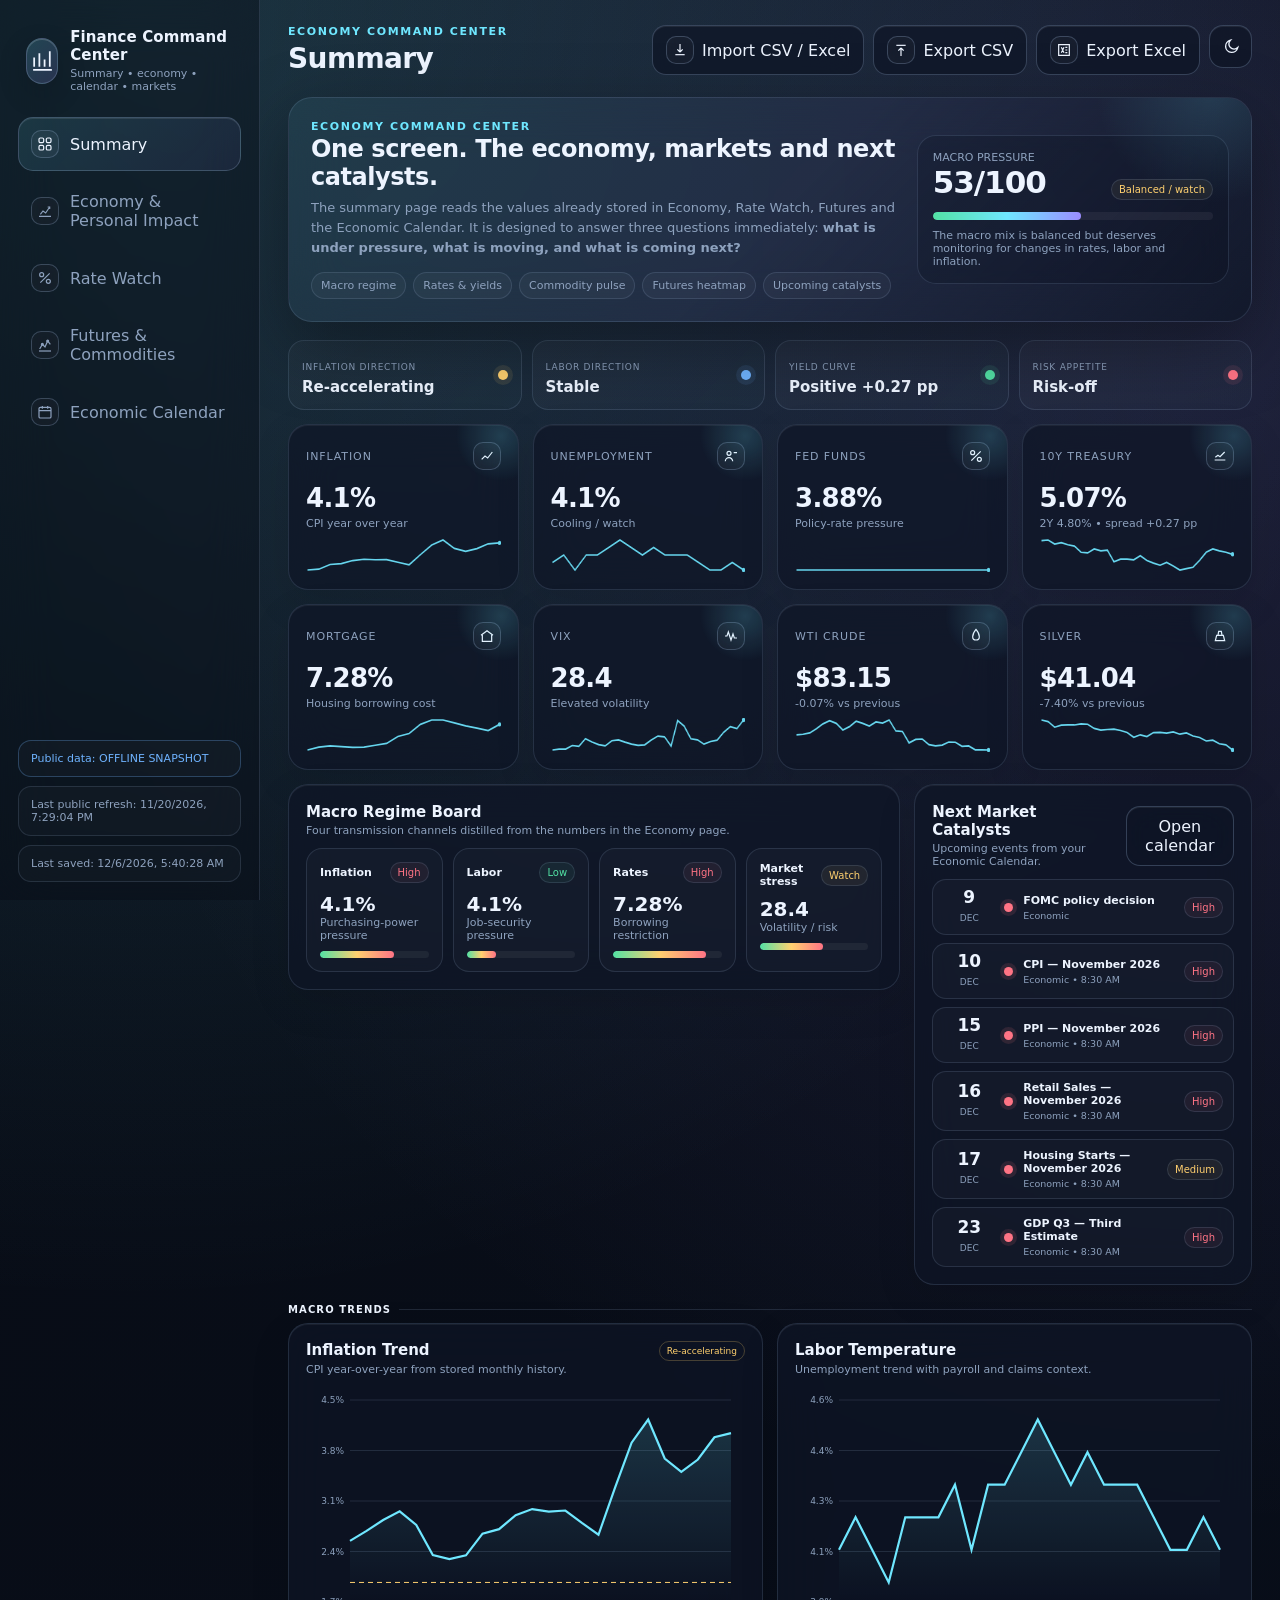
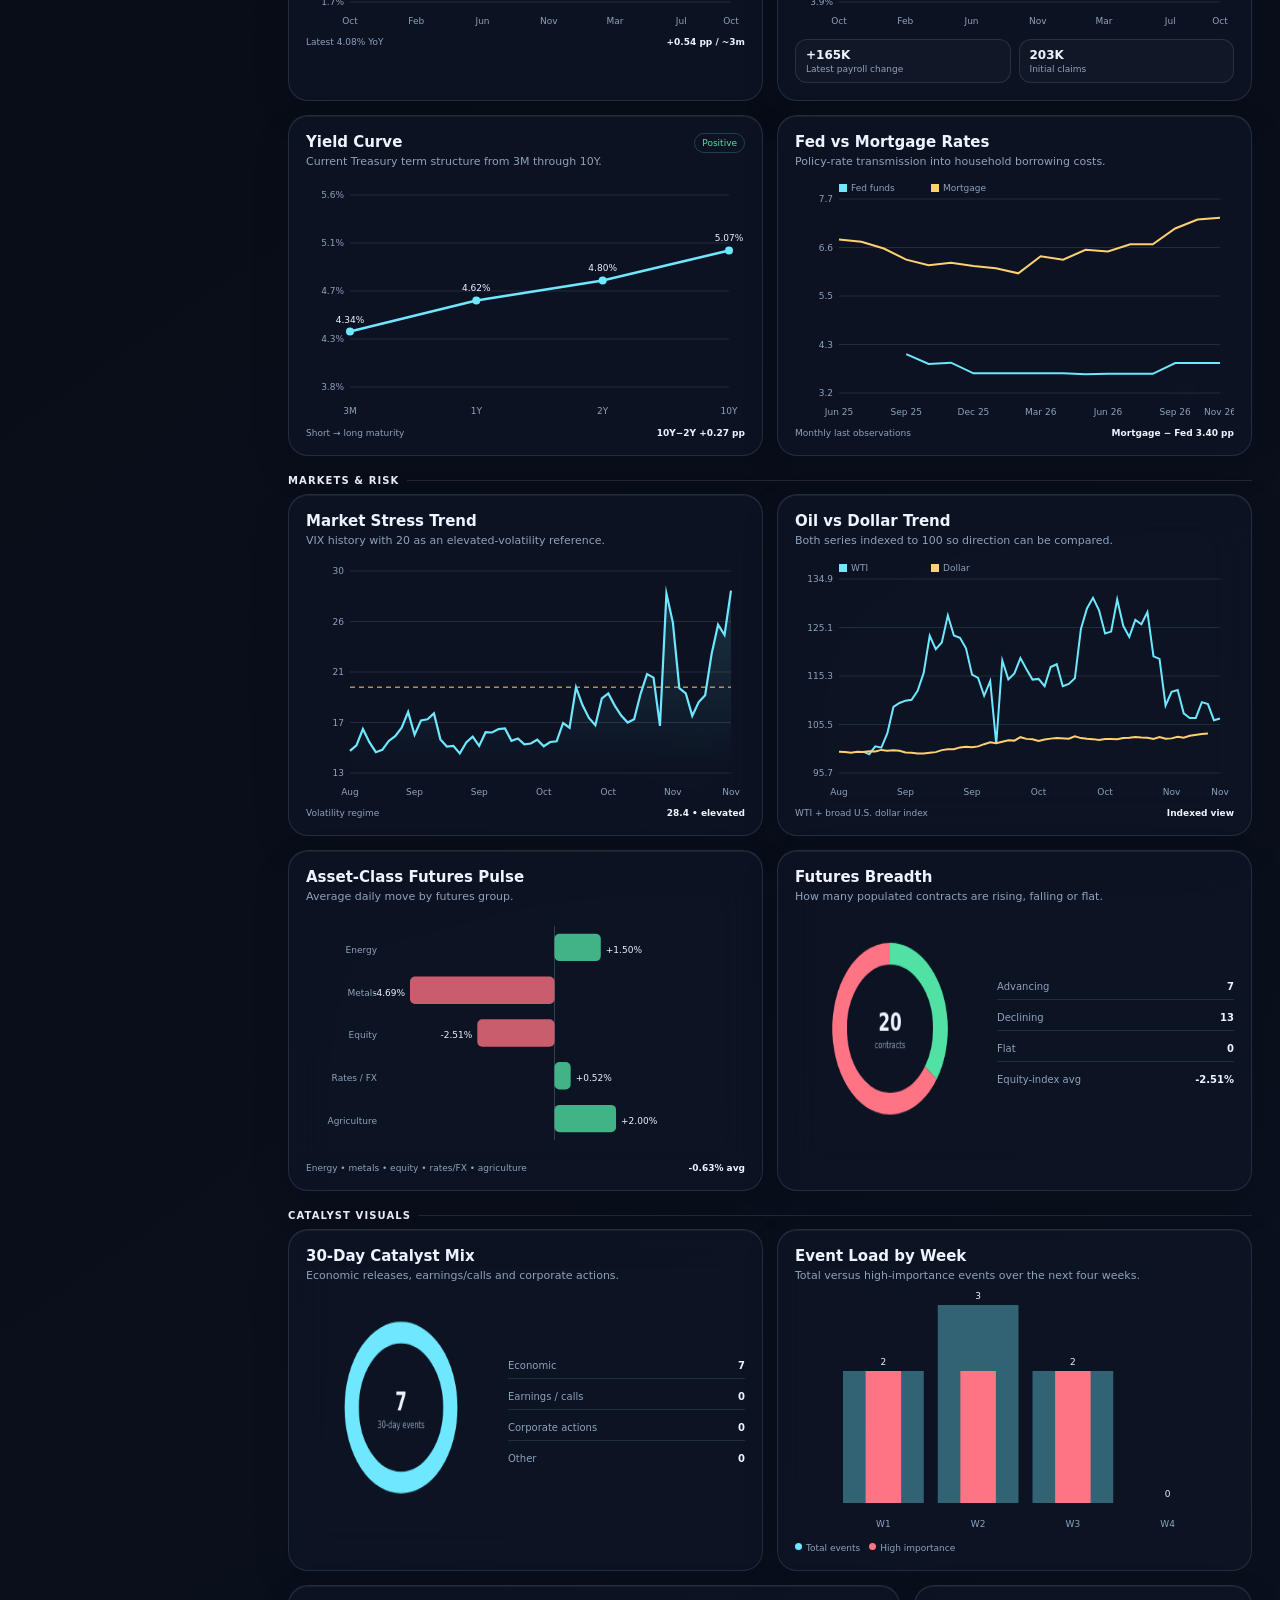
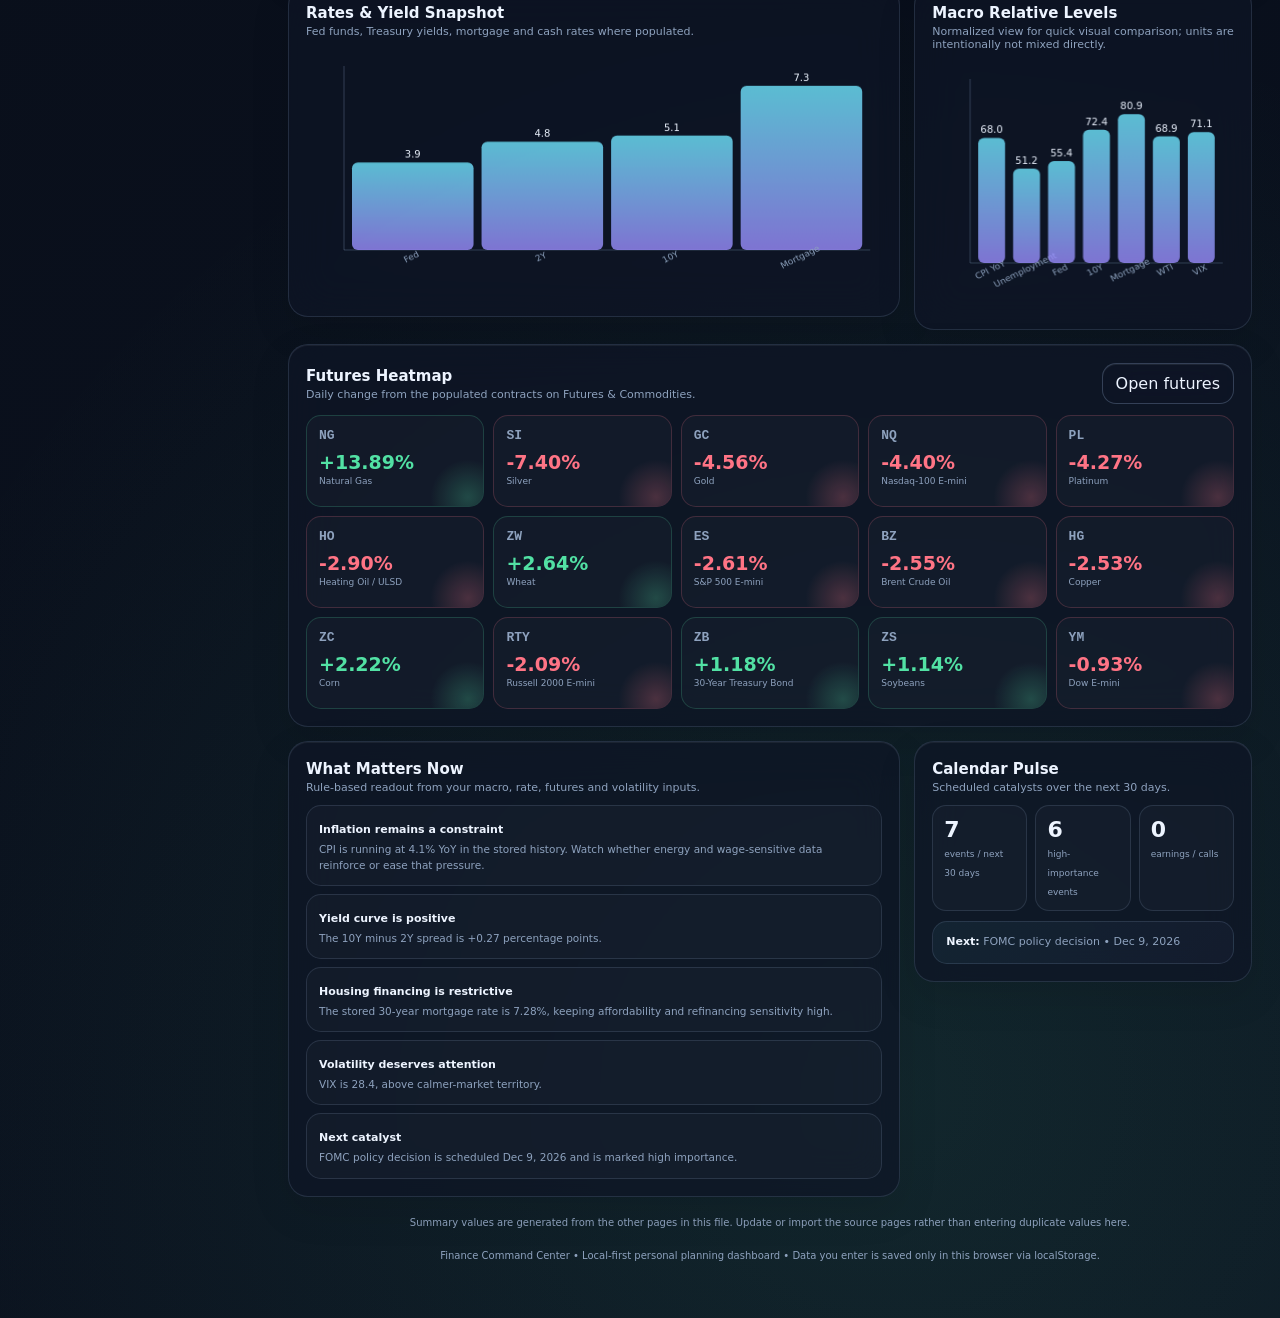
==== offline/Finance_Command_Center_Offline.html @ 581da20f "chore: refresh dashboard data" ====
<!DOCTYPE html>
<html lang="en" data-offline="true" data-theme="dark">
<head>
<meta charset="UTF-8" />
<meta name="viewport" content="width=device-width, initial-scale=1.0" />
<title>Finance Command Center</title>
<style>
:root{
  --bg:#070b14;--bg2:#0b1220;--panel:rgba(14,22,38,.72);--panel2:rgba(18,29,49,.78);
  --text:#edf4ff;--muted:#8ea2be;--line:rgba(154,180,215,.16);--line2:rgba(154,180,215,.28);
  --accent:#6fe7ff;--accent2:#9b8cff;--good:#52e1a4;--warn:#ffd06f;--bad:#ff7485;--info:#6fb3ff;
  --shadow:0 24px 70px rgba(0,0,0,.35);--input:rgba(6,12,23,.55);--chip:rgba(111,231,255,.08);
  --orb1:rgba(111,231,255,.18);--orb2:rgba(155,140,255,.15);--orb3:rgba(82,225,164,.10);
}
html[data-theme="light"]{
  --bg:#eef4fb;--bg2:#f8fbff;--panel:rgba(255,255,255,.76);--panel2:rgba(255,255,255,.90);
  --text:#132238;--muted:#61738a;--line:rgba(33,71,112,.12);--line2:rgba(33,71,112,.23);
  --accent:#008dad;--accent2:#6d55d8;--good:#0d9d69;--warn:#b47a00;--bad:#d34255;--info:#246fc2;
  --shadow:0 24px 60px rgba(49,80,112,.15);--input:rgba(247,251,255,.86);--chip:rgba(0,141,173,.07);
  --orb1:rgba(0,141,173,.10);--orb2:rgba(109,85,216,.10);--orb3:rgba(13,157,105,.07);
}
*{box-sizing:border-box}html{scroll-behavior:smooth}body{margin:0;min-height:100vh;font-family:Inter,ui-sans-serif,system-ui,-apple-system,BlinkMacSystemFont,"Segoe UI",sans-serif;background:
 radial-gradient(circle at 10% 0%,var(--orb1),transparent 28%),radial-gradient(circle at 95% 8%,var(--orb2),transparent 27%),radial-gradient(circle at 70% 95%,var(--orb3),transparent 25%),linear-gradient(145deg,var(--bg),var(--bg2));color:var(--text);transition:.25s background,.25s color}
button,input,select{font:inherit}.app{display:grid;grid-template-columns:260px minmax(0,1fr);min-height:100vh}.sidebar{position:sticky;top:0;height:100vh;border-right:1px solid var(--line);background:rgba(8,13,23,.42);backdrop-filter:blur(26px);padding:24px 18px;z-index:20}.brand{display:flex;gap:12px;align-items:center;padding:4px 8px 24px}.brandmark{width:46px;height:46px;border:1px solid var(--line2);border-radius:16px;background:linear-gradient(135deg,rgba(111,231,255,.19),rgba(155,140,255,.18));box-shadow:inset 0 1px rgba(255,255,255,.18),0 10px 30px rgba(0,0,0,.15);display:grid;place-items:center}.brandmark svg{width:25px;height:25px}.brand h1{font-size:15px;margin:0;letter-spacing:.1px}.brand small{display:block;color:var(--muted);font-size:11px;margin-top:3px}.nav{display:flex;flex-direction:column;gap:8px}.nav-btn{width:100%;border:1px solid transparent;background:transparent;color:var(--muted);padding:12px 12px;border-radius:15px;display:flex;gap:11px;align-items:center;cursor:pointer;text-align:left;transition:.18s}.nav-btn:hover{background:var(--chip);color:var(--text);border-color:var(--line)}.nav-btn.active{color:var(--text);border-color:var(--line2);background:linear-gradient(135deg,rgba(111,231,255,.12),rgba(155,140,255,.08));box-shadow:inset 0 1px rgba(255,255,255,.09)}.nav-btn .ico,.icon-btn .ico,.btn .ico,.kpi-icon{width:28px;height:28px;border-radius:10px;border:1px solid var(--line2);display:grid;place-items:center;background:rgba(255,255,255,.035);backdrop-filter:blur(8px);flex:0 0 auto}.ico svg,.kpi-icon svg{width:16px;height:16px}.side-foot{position:absolute;left:18px;right:18px;bottom:18px;display:grid;gap:9px}.mini{font-size:11px;color:var(--muted);padding:11px 12px;border:1px solid var(--line);border-radius:13px;background:rgba(255,255,255,.025)}.main{min-width:0;padding:25px 28px 55px}.topbar{display:flex;justify-content:space-between;gap:16px;align-items:center;margin-bottom:22px}.eyebrow{font-size:11px;letter-spacing:1.6px;text-transform:uppercase;color:var(--accent);font-weight:700}.topbar h2{margin:4px 0 0;font-size:28px;letter-spacing:-.6px}.top-actions{display:flex;gap:9px;flex-wrap:wrap;justify-content:flex-end}.icon-btn,.btn{border:1px solid var(--line2);background:var(--panel);backdrop-filter:blur(18px);color:var(--text);border-radius:14px;cursor:pointer;display:inline-flex;align-items:center;gap:8px;box-shadow:inset 0 1px rgba(255,255,255,.07);transition:.18s}.icon-btn{width:43px;height:43px;justify-content:center}.btn{padding:10px 13px}.btn:hover,.icon-btn:hover{transform:translateY(-1px);border-color:rgba(111,231,255,.42)}.btn.primary{background:linear-gradient(135deg,rgba(111,231,255,.17),rgba(155,140,255,.15));border-color:rgba(111,231,255,.30)}.btn.danger{color:var(--bad)}.page{display:none;animation:fade .22s ease}.page.active{display:block}@keyframes fade{from{opacity:.3;transform:translateY(4px)}to{opacity:1;transform:none}}
.hero{border:1px solid var(--line);background:linear-gradient(135deg,rgba(111,231,255,.07),rgba(155,140,255,.05),var(--panel));backdrop-filter:blur(26px);border-radius:24px;padding:22px;box-shadow:var(--shadow);margin-bottom:18px;position:relative;overflow:hidden}.hero:after{content:"";position:absolute;width:240px;height:240px;border-radius:50%;right:-80px;top:-130px;background:radial-gradient(circle,rgba(111,231,255,.15),transparent 68%);pointer-events:none}.hero-grid{display:grid;grid-template-columns:minmax(0,1.5fr) minmax(260px,.8fr);gap:20px;align-items:center}.hero h3{margin:2px 0 7px;font-size:24px;letter-spacing:-.45px}.hero p{color:var(--muted);margin:0;max-width:830px;line-height:1.55;font-size:13px}.hero-badges{display:flex;gap:7px;flex-wrap:wrap;margin-top:14px}.badge{border:1px solid var(--line);background:rgba(255,255,255,.035);border-radius:999px;padding:6px 9px;color:var(--muted);font-size:11px}.hero-score{border:1px solid var(--line);border-radius:19px;padding:15px;background:rgba(3,8,17,.18)}.score-row{display:flex;justify-content:space-between;gap:12px;align-items:end}.score-big{font-size:31px;font-weight:800;letter-spacing:-1px}.muted{color:var(--muted)}.tiny{font-size:11px}.progress{height:8px;background:rgba(255,255,255,.055);border-radius:99px;overflow:hidden;margin-top:12px}.progress>span{display:block;height:100%;border-radius:99px;background:linear-gradient(90deg,var(--good),var(--accent),var(--accent2));width:50%;transition:.25s width}
.grid{display:grid;gap:14px}.kpi-grid{grid-template-columns:repeat(4,minmax(0,1fr));margin-bottom:14px}.card{border:1px solid var(--line);background:var(--panel);backdrop-filter:blur(22px);border-radius:20px;box-shadow:inset 0 1px rgba(255,255,255,.06),0 14px 40px rgba(0,0,0,.10);padding:17px}.kpi{min-height:128px;position:relative;overflow:hidden}.kpi:after{content:"";position:absolute;width:90px;height:90px;border-radius:50%;right:-28px;top:-34px;background:radial-gradient(circle,var(--orb1),transparent 72%)}.kpi-head{display:flex;align-items:center;justify-content:space-between;gap:8px}.kpi-title{font-size:11px;color:var(--muted);text-transform:uppercase;letter-spacing:.9px}.kpi-value{font-size:26px;font-weight:800;letter-spacing:-.7px;margin-top:13px}.kpi-sub{font-size:11px;color:var(--muted);margin-top:4px}.delta{display:inline-flex;align-items:center;gap:4px;font-size:11px;margin-top:8px}.delta.up{color:var(--good)}.delta.down{color:var(--bad)}.delta.neutral{color:var(--muted)}
.two-col{grid-template-columns:minmax(0,1.45fr) minmax(320px,.8fr);align-items:start}.three-col{grid-template-columns:repeat(3,minmax(0,1fr))}.section-title{display:flex;justify-content:space-between;gap:12px;align-items:center;margin:1px 0 11px}.section-title h4{margin:0;font-size:15px}.section-title p{margin:3px 0 0;color:var(--muted);font-size:11px}.table-wrap{overflow:auto;border:1px solid var(--line);border-radius:16px}.data-table{border-collapse:collapse;width:100%;min-width:830px;font-size:12px}.data-table th,.data-table td{padding:11px 10px;border-bottom:1px solid var(--line);vertical-align:middle}.data-table th{font-size:10px;text-transform:uppercase;letter-spacing:.8px;color:var(--muted);font-weight:650;background:rgba(255,255,255,.025);position:sticky;top:0;z-index:1;text-align:left}.data-table tr:last-child td{border-bottom:0}.data-table tbody tr:hover{background:rgba(111,231,255,.035)}.series{display:flex;align-items:center;gap:9px}.series-dot{width:8px;height:8px;border-radius:50%;background:var(--accent);box-shadow:0 0 0 4px rgba(111,231,255,.09)}.series-name strong{display:block;font-size:12px}.series-name small{color:var(--muted)}.pill{display:inline-flex;padding:4px 7px;border-radius:99px;border:1px solid var(--line);font-size:10px;white-space:nowrap}.pill.good{color:var(--good);background:rgba(82,225,164,.06)}.pill.warn{color:var(--warn);background:rgba(255,208,111,.06)}.pill.bad{color:var(--bad);background:rgba(255,116,133,.06)}.pill.info{color:var(--info);background:rgba(111,179,255,.06)}.table-input{width:105px;border:1px solid var(--line);border-radius:10px;background:var(--input);color:var(--text);padding:7px 8px;outline:none}.table-input:focus,input:focus,select:focus{border-color:rgba(111,231,255,.48);box-shadow:0 0 0 3px rgba(111,231,255,.08)}
.form-grid{display:grid;grid-template-columns:repeat(2,minmax(0,1fr));gap:10px}.field label{display:block;color:var(--muted);font-size:10px;text-transform:uppercase;letter-spacing:.65px;margin:0 0 5px}.field input,.field select{width:100%;border:1px solid var(--line);background:var(--input);color:var(--text);border-radius:12px;padding:10px 11px;outline:none}.field .hint{font-size:9px;color:var(--muted);margin-top:4px;line-height:1.35}.money::before{content:"$"}.metric-box{border:1px solid var(--line);border-radius:16px;padding:13px;background:rgba(255,255,255,.025)}.metric-box .label{font-size:10px;color:var(--muted);text-transform:uppercase;letter-spacing:.7px}.metric-box .value{font-size:22px;font-weight:800;margin-top:5px}.metric-box .sub{font-size:10px;color:var(--muted);margin-top:4px}.metric-grid{display:grid;grid-template-columns:repeat(2,minmax(0,1fr));gap:9px}.callout{border:1px solid var(--line);border-radius:15px;padding:12px 13px;background:linear-gradient(135deg,rgba(111,231,255,.055),rgba(155,140,255,.04));font-size:11px;color:var(--muted);line-height:1.5}.callout strong{color:var(--text)}.impact-list{display:grid;gap:8px}.impact{border:1px solid var(--line);border-radius:14px;padding:10px 11px;background:rgba(255,255,255,.024)}.impact-head{display:flex;justify-content:space-between;gap:10px}.impact strong{font-size:11px}.impact p{font-size:10.5px;line-height:1.45;color:var(--muted);margin:5px 0 0}
.chart-card canvas{width:100%;height:250px;display:block}.chart-legend{display:flex;gap:12px;flex-wrap:wrap;font-size:10px;color:var(--muted);margin-top:8px}.legend-dot{display:inline-block;width:8px;height:8px;border-radius:50%;margin-right:5px;background:var(--accent)}
.retire-table{min-width:720px}.retire-age{font-size:20px;font-weight:800}.bar-cell{min-width:170px}.bar-bg{height:7px;border-radius:99px;background:rgba(255,255,255,.055);overflow:hidden;margin-top:5px}.bar-fill{height:100%;background:linear-gradient(90deg,var(--accent),var(--accent2));border-radius:99px}.highlight-row{background:rgba(111,231,255,.04)}
.rate-list{display:grid;grid-template-columns:repeat(3,minmax(0,1fr));gap:10px}.rate-item{border:1px solid var(--line);border-radius:16px;padding:13px;background:rgba(255,255,255,.025)}.rate-item-head{display:flex;justify-content:space-between;gap:9px;align-items:center}.rate-item h5{margin:0;font-size:12px}.rate-item input{width:100%;margin-top:10px;border:0;border-bottom:1px solid var(--line2);background:transparent;color:var(--text);font-size:22px;font-weight:800;padding:4px 0;outline:none}.rate-item small{display:block;color:var(--muted);font-size:9px;margin-top:5px}.source-link{color:var(--accent);text-decoration:none}.source-link:hover{text-decoration:underline}
.toast{position:fixed;right:22px;bottom:22px;background:var(--panel2);border:1px solid var(--line2);backdrop-filter:blur(20px);color:var(--text);border-radius:14px;padding:11px 14px;box-shadow:var(--shadow);font-size:12px;opacity:0;pointer-events:none;transform:translateY(8px);transition:.2s;z-index:60;max-width:360px}.toast.show{opacity:1;transform:none}.modal-back{position:fixed;inset:0;background:rgba(0,0,0,.46);backdrop-filter:blur(6px);z-index:50;display:none;place-items:center;padding:20px}.modal-back.show{display:grid}.modal{width:min(780px,100%);max-height:82vh;overflow:auto;border:1px solid var(--line2);border-radius:22px;background:var(--panel2);backdrop-filter:blur(30px);box-shadow:var(--shadow);padding:20px}.modal-head{display:flex;justify-content:space-between;gap:15px;align-items:start}.modal h3{margin:0;font-size:18px}.modal p{color:var(--muted);font-size:11px;line-height:1.5}.dropzone{border:1px dashed var(--line2);border-radius:17px;padding:25px;text-align:center;background:rgba(111,231,255,.035);margin-top:13px;cursor:pointer}.dropzone.drag{border-color:var(--accent);background:rgba(111,231,255,.07)}.dropzone input{display:none}.csv-note{font-size:10px;color:var(--muted);line-height:1.6}.code-sample{white-space:pre-wrap;background:rgba(0,0,0,.18);padding:12px;border-radius:12px;border:1px solid var(--line);font:10px ui-monospace,SFMono-Regular,Menlo,monospace;color:var(--muted)}
.footer{margin-top:18px;color:var(--muted);font-size:10px;text-align:center;line-height:1.5}.mobile-nav{display:none}.futures-toolbar{display:flex;gap:9px;flex-wrap:wrap;align-items:center}.futures-toolbar select{border:1px solid var(--line);background:var(--input);color:var(--text);border-radius:12px;padding:9px 11px;outline:none}.futures-table{min-width:1100px}.future-sym{font:700 12px ui-monospace,SFMono-Regular,Menlo,monospace;color:var(--accent)}.future-cat{font-size:9px;text-transform:uppercase;letter-spacing:.7px;color:var(--muted)}.future-change{font-weight:750}.future-change.up{color:var(--good)}.future-change.down{color:var(--bad)}.future-change.flat{color:var(--muted)}.data-status{display:inline-flex;align-items:center;gap:6px;font-size:10px;color:var(--muted)}.data-status i{width:7px;height:7px;border-radius:50%;background:var(--good);box-shadow:0 0 0 4px rgba(82,225,164,.08)}.mini.public-ok{border-color:rgba(82,225,164,.28);color:var(--good)}.mini.public-warn{border-color:rgba(255,208,111,.30);color:var(--warn)}.mini.public-offline{border-color:rgba(111,179,255,.28);color:var(--info)}

/* Summary dashboard */
.summary-kpi-grid{grid-template-columns:repeat(4,minmax(0,1fr));margin-bottom:14px}.summary-signal-grid{display:grid;grid-template-columns:repeat(4,minmax(0,1fr));gap:10px}.signal-card{border:1px solid var(--line);border-radius:16px;padding:13px;background:rgba(255,255,255,.025)}.signal-top{display:flex;align-items:center;justify-content:space-between;gap:9px}.signal-top strong{font-size:11px}.signal-value{font-size:20px;font-weight:800;margin-top:9px}.signal-meter{height:7px;background:rgba(255,255,255,.055);border-radius:99px;overflow:hidden;margin-top:9px}.signal-meter span{display:block;height:100%;border-radius:99px;background:linear-gradient(90deg,var(--good),var(--warn),var(--bad))}.summary-futures{display:grid;grid-template-columns:repeat(5,minmax(0,1fr));gap:9px}.heat{border:1px solid var(--line);border-radius:15px;padding:12px;min-height:92px;background:rgba(255,255,255,.024);position:relative;overflow:hidden}.heat:after{content:"";position:absolute;inset:auto -24px -30px auto;width:78px;height:78px;border-radius:50%;background:radial-gradient(circle,var(--heat,rgba(111,231,255,.14)),transparent 68%)}.heat.up{--heat:rgba(82,225,164,.24);border-color:rgba(82,225,164,.20)}.heat.down{--heat:rgba(255,116,133,.24);border-color:rgba(255,116,133,.20)}.heat .sym{font:800 13px ui-monospace,SFMono-Regular,Menlo,monospace;color:var(--muted)}.heat .move{font-size:19px;font-weight:850;margin-top:8px}.heat.up .move{color:var(--good)}.heat.down .move{color:var(--bad)}.heat small{display:block;color:var(--muted);font-size:9px;margin-top:3px}.summary-events{display:grid;gap:8px}.event-row{display:grid;grid-template-columns:52px 10px minmax(0,1fr) auto;align-items:center;gap:9px;border:1px solid var(--line);border-radius:14px;padding:9px 10px;background:rgba(255,255,255,.022)}.event-date{text-align:center}.event-date strong{display:block;font-size:17px;line-height:1}.event-date small{font-size:9px;text-transform:uppercase;color:var(--muted)}.event-dot{width:9px;height:9px;border-radius:50%;background:var(--event-color,var(--info));box-shadow:0 0 0 4px color-mix(in srgb,var(--event-color,var(--info)) 12%,transparent)}.event-main strong{display:block;font-size:11px}.event-main small{display:block;color:var(--muted);font-size:9.5px;margin-top:3px}.summary-callouts{display:grid;gap:8px}.summary-callout{border:1px solid var(--line);border-radius:15px;padding:12px;background:rgba(255,255,255,.025)}.summary-callout strong{font-size:11px}.summary-callout p{margin:5px 0 0;color:var(--muted);font-size:10.5px;line-height:1.45}
/* Calendar */
.calendar-shell{border:1px solid var(--line);background:var(--panel);backdrop-filter:blur(22px);border-radius:22px;box-shadow:inset 0 1px rgba(255,255,255,.06),0 14px 40px rgba(0,0,0,.10);overflow:hidden}.calendar-toolbar{display:flex;align-items:center;justify-content:space-between;gap:12px;padding:15px 16px;border-bottom:1px solid var(--line);flex-wrap:wrap}.calendar-toolbar-left,.calendar-toolbar-right{display:flex;align-items:center;gap:8px;flex-wrap:wrap}.calendar-month-title{font-size:19px;font-weight:800;letter-spacing:-.4px;min-width:180px}.cal-btn{border:1px solid var(--line);background:rgba(255,255,255,.025);color:var(--text);border-radius:11px;min-width:36px;height:36px;padding:0 10px;cursor:pointer}.cal-btn:hover{border-color:rgba(111,231,255,.4);background:var(--chip)}.calendar-filter{border:1px solid var(--line);background:var(--input);color:var(--text);border-radius:11px;padding:9px 10px;outline:none}.calendar-scroll{overflow:auto}.calendar-grid{min-width:900px;display:grid;grid-template-columns:repeat(7,minmax(0,1fr));background:var(--line);gap:1px}.calendar-dow{background:var(--panel2);padding:9px 10px;color:var(--muted);font-size:10px;font-weight:700;text-transform:uppercase;letter-spacing:.7px;text-align:center}.calendar-day{background:color-mix(in srgb,var(--panel2) 92%,transparent);min-height:138px;padding:8px;position:relative;display:flex;flex-direction:column;gap:6px}.calendar-day.outside{opacity:.42}.calendar-day.today{box-shadow:inset 0 0 0 1px var(--accent)}.calendar-day-head{display:flex;justify-content:space-between;align-items:center;gap:6px}.day-number{width:28px;height:28px;border-radius:50%;display:grid;place-items:center;font-size:11px;font-weight:700}.calendar-day.today .day-number{background:var(--accent);color:var(--bg)}.day-add{border:0;background:transparent;color:var(--muted);border-radius:8px;width:28px;height:28px;cursor:pointer;font-size:18px;line-height:1}.day-add:hover{background:var(--chip);color:var(--text)}.calendar-event{width:100%;border:0;border-left:3px solid var(--event-color,var(--info));background:color-mix(in srgb,var(--event-color,var(--info)) 11%,transparent);color:var(--text);border-radius:7px;padding:5px 6px;text-align:left;cursor:pointer;font-size:9.5px;line-height:1.25;overflow:hidden}.calendar-event:hover{background:color-mix(in srgb,var(--event-color,var(--info)) 18%,transparent)}.calendar-event .time{color:var(--muted);font-size:8.5px;margin-right:4px}.calendar-more{font-size:9px;color:var(--muted);padding-left:6px}.cal-economic{--event-color:var(--bad)}.cal-earnings{--event-color:var(--accent)}.cal-call{--event-color:var(--accent2)}.cal-split{--event-color:var(--warn)}.cal-dividend{--event-color:var(--good)}.cal-ipo{--event-color:var(--info)}.cal-other{--event-color:#9aa9bd}.calendar-legend{display:flex;gap:8px;flex-wrap:wrap;padding:11px 15px;border-top:1px solid var(--line)}.legend-chip{display:inline-flex;align-items:center;gap:6px;font-size:9px;color:var(--muted)}.legend-chip i{width:8px;height:8px;border-radius:50%;background:var(--event-color)}.agenda-list{display:grid;gap:8px}.agenda-item{border:1px solid var(--line);border-left:3px solid var(--event-color,var(--info));border-radius:14px;padding:10px 11px;background:rgba(255,255,255,.024);cursor:pointer}.agenda-item:hover{background:var(--chip)}.agenda-item strong{font-size:11px}.agenda-item p{margin:4px 0 0;color:var(--muted);font-size:9.5px;line-height:1.4}.agenda-meta{display:flex;gap:6px;flex-wrap:wrap;margin-top:7px}.calendar-stats{display:grid;grid-template-columns:repeat(3,minmax(0,1fr));gap:8px}.calendar-stat{border:1px solid var(--line);border-radius:14px;padding:11px;background:rgba(255,255,255,.025)}.calendar-stat strong{display:block;font-size:22px}.calendar-stat small{color:var(--muted);font-size:9px}.event-form{display:grid;grid-template-columns:repeat(2,minmax(0,1fr));gap:10px}.event-form .full{grid-column:1/-1}.event-form textarea{width:100%;min-height:90px;resize:vertical;border:1px solid var(--line);background:var(--input);color:var(--text);border-radius:12px;padding:10px 11px;outline:none;font:inherit}.modal-actions{display:flex;justify-content:space-between;gap:10px;flex-wrap:wrap;margin-top:14px}.modal-actions .right{display:flex;gap:8px;flex-wrap:wrap}.ics-drop{border:1px dashed var(--line2);border-radius:15px;padding:14px;background:rgba(111,231,255,.025);font-size:10px;color:var(--muted)}
@media(max-width:1120px){.kpi-grid,.summary-kpi-grid{grid-template-columns:repeat(2,minmax(0,1fr))}.summary-signal-grid{grid-template-columns:repeat(2,minmax(0,1fr))}.summary-futures{grid-template-columns:repeat(4,minmax(0,1fr))}.two-col{grid-template-columns:1fr}.rate-list{grid-template-columns:repeat(2,minmax(0,1fr))}.hero-grid{grid-template-columns:1fr}.three-col{grid-template-columns:1fr 1fr}}
@media(max-width:760px){.app{display:block}.sidebar{display:none}.main{padding:18px 14px 150px}.topbar{align-items:flex-start}.topbar h2{font-size:23px}.top-actions .btn span.label{display:none}.kpi-grid,.summary-kpi-grid,.summary-signal-grid,.three-col,.form-grid,.rate-list,.event-form{grid-template-columns:1fr}.event-form .full{grid-column:auto}.summary-futures{grid-template-columns:repeat(2,minmax(0,1fr))}.calendar-stats{grid-template-columns:1fr}.event-row{grid-template-columns:46px 9px minmax(0,1fr)}.event-row>.pill{display:none}.mobile-nav{display:grid;grid-template-columns:repeat(3,1fr);position:fixed;left:10px;right:10px;bottom:10px;z-index:40;border:1px solid var(--line2);border-radius:18px;background:var(--panel2);backdrop-filter:blur(28px);padding:6px;box-shadow:var(--shadow)}.mobile-nav button{border:0;background:transparent;color:var(--muted);border-radius:13px;padding:8px 4px;font-size:9px}.mobile-nav button.active{background:var(--chip);color:var(--text)}.mobile-nav svg{display:block;margin:0 auto 3px;width:17px;height:17px}}
</style>
<style>
/* Summary Plus — visual intelligence layer */
.summary-plus-strip{display:grid;grid-template-columns:repeat(4,minmax(0,1fr));gap:10px;margin:0 0 14px}.sp-strip-card{border:1px solid var(--line);border-radius:16px;padding:12px 13px;background:linear-gradient(135deg,rgba(255,255,255,.032),rgba(111,231,255,.025));display:flex;align-items:center;justify-content:space-between;gap:10px;min-height:70px}.sp-strip-label{font-size:9px;text-transform:uppercase;letter-spacing:.75px;color:var(--muted)}.sp-strip-card strong{display:block;font-size:15px;margin-top:4px}.sp-dot{width:10px;height:10px;border-radius:50%;background:var(--info);box-shadow:0 0 0 5px rgba(111,179,255,.10);flex:0 0 auto}.sp-dot.good{background:var(--good);box-shadow:0 0 0 5px rgba(82,225,164,.10)}.sp-dot.warn{background:var(--warn);box-shadow:0 0 0 5px rgba(255,208,111,.10)}.sp-dot.bad{background:var(--bad);box-shadow:0 0 0 5px rgba(255,116,133,.10)}
.sp-section-label{margin:19px 0 8px;display:flex;align-items:center;gap:8px;color:var(--muted);font-size:9px;text-transform:uppercase;letter-spacing:1.1px}.sp-section-label:after{content:"";height:1px;background:var(--line);flex:1}.sp-section-label strong{color:var(--text);font-size:10px}.sp-grid{display:grid;grid-template-columns:repeat(2,minmax(0,1fr));gap:14px}.sp-chart{min-height:326px}.sp-chart canvas{width:100%;height:250px;display:block}.sp-chart-head{display:flex;justify-content:space-between;gap:10px;align-items:flex-start;margin-bottom:4px}.sp-chart-head h4{margin:0;font-size:15px}.sp-chart-head p{margin:3px 0 0;color:var(--muted);font-size:11px;line-height:1.4}.sp-caption{display:flex;justify-content:space-between;gap:8px;flex-wrap:wrap;margin-top:5px;font-size:9px;color:var(--muted)}.sp-caption strong{color:var(--text)}.sp-trend-stats{display:grid;grid-template-columns:repeat(2,minmax(0,1fr));gap:8px;margin-top:7px}.sp-trend-stat{border:1px solid var(--line);border-radius:12px;padding:8px 10px;background:rgba(255,255,255,.022)}.sp-trend-stat strong{display:block;font-size:12px}.sp-trend-stat small{display:block;color:var(--muted);font-size:9px;margin-top:2px}.sp-breadth-layout{display:grid;grid-template-columns:minmax(190px,.75fr) minmax(0,1.25fr);gap:12px;align-items:center}.sp-breadth-legend{display:grid;gap:5px}.sp-breadth-row{display:flex;justify-content:space-between;gap:10px;border-bottom:1px solid var(--line);padding:7px 0;font-size:10px}.sp-breadth-row:last-child{border-bottom:0}.sp-breadth-row span{color:var(--muted)}.sp-kpi-spark{width:100%;height:34px!important;display:block;margin-top:8px;opacity:.92}.sp-data-badge{display:inline-flex;padding:4px 7px;border-radius:99px;border:1px solid var(--line);font-size:9px;color:var(--muted);white-space:nowrap}.sp-data-badge.good{color:var(--good);border-color:rgba(82,225,164,.24)}.sp-data-badge.warn{color:var(--warn);border-color:rgba(255,208,111,.24)}.sp-calendar-legend{display:flex;gap:9px;flex-wrap:wrap;font-size:9px;color:var(--muted);margin-top:6px}.sp-calendar-legend i{display:inline-block;width:7px;height:7px;border-radius:50%;margin-right:4px;vertical-align:1px}.sp-metric-ribbon{display:grid;grid-template-columns:repeat(3,minmax(0,1fr));gap:8px;margin-top:8px}.sp-metric-ribbon div{border:1px solid var(--line);border-radius:11px;padding:8px;background:rgba(255,255,255,.02)}.sp-metric-ribbon strong{display:block;font-size:12px}.sp-metric-ribbon small{font-size:8.5px;color:var(--muted)}
@media(max-width:1120px){.summary-plus-strip{grid-template-columns:repeat(2,minmax(0,1fr))}}@media(max-width:760px){.summary-plus-strip,.sp-grid,.sp-breadth-layout,.sp-trend-stats,.sp-metric-ribbon{grid-template-columns:1fr}.sp-chart{min-height:300px}.sp-chart canvas{height:225px}}

</style>
<script id="offline-public-data" type="application/json">{"economy": {"updated": "2026-11-20T19:28:59Z", "series": {"CPIAUCSL": {"id": "CPIAUCSL", "name": "Consumer Price Index", "date": "2026-10-01", "latest": 337.476, "previous": 336.298, "history": [{"date": "1991-10-01", "value": 137.2}, {"date": "1991-11-01", "value": 137.8}, {"date": "1991-12-01", "value": 138.2}, {"date": "1992-01-01", "value": 138.3}, {"date": "1992-02-01", "value": 138.6}, {"date": "1992-03-01", "value": 139.1}, {"date": "1992-04-01", "value": 139.4}, {"date": "1992-05-01", "value": 139.7}, {"date": "1992-06-01", "value": 140.1}, {"date": "1992-07-01", "value": 140.5}, {"date": "1992-08-01", "value": 140.8}, {"date": "1992-09-01", "value": 141.1}, {"date": "1992-10-01", "value": 141.7}, {"date": "1992-11-01", "value": 142.1}, {"date": "1992-12-01", "value": 142.3}, {"date": "1993-01-01", "value": 142.8}, {"date": "1993-02-01", "value": 143.1}, {"date": "1993-03-01", "value": 143.3}, {"date": "1993-04-01", "value": 143.8}, {"date": "1993-05-01", "value": 144.2}, {"date": "1993-06-01", "value": 144.3}, {"date": "1993-07-01", "value": 144.5}, {"date": "1993-08-01", "value": 144.8}, {"date": "1993-09-01", "value": 145.0}, {"date": "1993-10-01", "value": 145.6}, {"date": "1993-11-01", "value": 146.0}, {"date": "1993-12-01", "value": 146.3}, {"date": "1994-01-01", "value": 146.3}, {"date": "1994-02-01", "value": 146.7}, {"date": "1994-03-01", "value": 147.1}, {"date": "1994-04-01", "value": 147.2}, {"date": "1994-05-01", "value": 147.5}, {"date": "1994-06-01", "value": 147.9}, {"date": "1994-07-01", "value": 148.4}, {"date": "1994-08-01", "value": 149.0}, {"date": "1994-09-01", "value": 149.3}, {"date": "1994-10-01", "value": 149.4}, {"date": "1994-11-01", "value": 149.8}, {"date": "1994-12-01", "value": 150.1}, {"date": "1995-01-01", "value": 150.5}, {"date": "1995-02-01", "value": 150.9}, {"date": "1995-03-01", "value": 151.2}, {"date": "1995-04-01", "value": 151.8}, {"date": "1995-05-01", "value": 152.1}, {"date": "1995-06-01", "value": 152.4}, {"date": "1995-07-01", "value": 152.6}, {"date": "1995-08-01", "value": 152.9}, {"date": "1995-09-01", "value": 153.1}, {"date": "1995-10-01", "value": 153.5}, {"date": "1995-11-01", "value": 153.7}, {"date": "1995-12-01", "value": 153.9}, {"date": "1996-01-01", "value": 154.7}, {"date": "1996-02-01", "value": 155.0}, {"date": "1996-03-01", "value": 155.5}, {"date": "1996-04-01", "value": 156.1}, {"date": "1996-05-01", "value": 156.4}, {"date": "1996-06-01", "value": 156.7}, {"date": "1996-07-01", "value": 157.0}, {"date": "1996-08-01", "value": 157.2}, {"date": "1996-09-01", "value": 157.7}, {"date": "1996-10-01", "value": 158.2}, {"date": "1996-11-01", "value": 158.7}, {"date": "1996-12-01", "value": 159.1}, {"date": "1997-01-01", "value": 159.4}, {"date": "1997-02-01", "value": 159.7}, {"date": "1997-03-01", "value": 159.8}, {"date": "1997-04-01", "value": 159.9}, {"date": "1997-05-01", "value": 159.9}, {"date": "1997-06-01", "value": 160.2}, {"date": "1997-07-01", "value": 160.4}, {"date": "1997-08-01", "value": 160.8}, {"date": "1997-09-01", "value": 161.2}, {"date": "1997-10-01", "value": 161.5}, {"date": "1997-11-01", "value": 161.7}, {"date": "1997-12-01", "value": 161.8}, {"date": "1998-01-01", "value": 162.0}, {"date": "1998-02-01", "value": 162.0}, {"date": "1998-03-01", "value": 162.0}, {"date": "1998-04-01", "value": 162.2}, {"date": "1998-05-01", "value": 162.6}, {"date": "1998-06-01", "value": 162.8}, {"date": "1998-07-01", "value": 163.2}, {"date": "1998-08-01", "value": 163.4}, {"date": "1998-09-01", "value": 163.5}, {"date": "1998-10-01", "value": 163.9}, {"date": "1998-11-01", "value": 164.1}, {"date": "1998-12-01", "value": 164.4}, {"date": "1999-01-01", "value": 164.7}, {"date": "1999-02-01", "value": 164.7}, {"date": "1999-03-01", "value": 164.8}, {"date": "1999-04-01", "value": 165.9}, {"date": "1999-05-01", "value": 166.0}, {"date": "1999-06-01", "value": 166.0}, {"date": "1999-07-01", "value": 166.7}, {"date": "1999-08-01", "value": 167.1}, {"date": "1999-09-01", "value": 167.8}, {"date": "1999-10-01", "value": 168.1}, {"date": "1999-11-01", "value": 168.4}, {"date": "1999-12-01", "value": 168.8}, {"date": "2000-01-01", "value": 169.3}, {"date": "2000-02-01", "value": 170.0}, {"date": "2000-03-01", "value": 171.0}, {"date": "2000-04-01", "value": 170.9}, {"date": "2000-05-01", "value": 171.2}, {"date": "2000-06-01", "value": 172.2}, {"date": "2000-07-01", "value": 172.7}, {"date": "2000-08-01", "value": 172.7}, {"date": "2000-09-01", "value": 173.6}, {"date": "2000-10-01", "value": 173.9}, {"date": "2000-11-01", "value": 174.2}, {"date": "2000-12-01", "value": 174.6}, {"date": "2001-01-01", "value": 175.6}, {"date": "2001-02-01", "value": 176.0}, {"date": "2001-03-01", "value": 176.1}, {"date": "2001-04-01", "value": 176.4}, {"date": "2001-05-01", "value": 177.3}, {"date": "2001-06-01", "value": 177.7}, {"date": "2001-07-01", "value": 177.4}, {"date": "2001-08-01", "value": 177.4}, {"date": "2001-09-01", "value": 178.1}, {"date": "2001-10-01", "value": 177.6}, {"date": "2001-11-01", "value": 177.5}, {"date": "2001-12-01", "value": 177.4}, {"date": "2002-01-01", "value": 177.7}, {"date": "2002-02-01", "value": 178.0}, {"date": "2002-03-01", "value": 178.5}, {"date": "2002-04-01", "value": 179.3}, {"date": "2002-05-01", "value": 179.5}, {"date": "2002-06-01", "value": 179.6}, {"date": "2002-07-01", "value": 180.0}, {"date": "2002-08-01", "value": 180.5}, {"date": "2002-09-01", "value": 180.8}, {"date": "2002-10-01", "value": 181.2}, {"date": "2002-11-01", "value": 181.5}, {"date": "2002-12-01", "value": 181.8}, {"date": "2003-01-01", "value": 182.6}, {"date": "2003-02-01", "value": 183.6}, {"date": "2003-03-01", "value": 183.9}, {"date": "2003-04-01", "value": 183.2}, {"date": "2003-05-01", "value": 182.9}, {"date": "2003-06-01", "value": 183.1}, {"date": "2003-07-01", "value": 183.7}, {"date": "2003-08-01", "value": 184.5}, {"date": "2003-09-01", "value": 185.1}, {"date": "2003-10-01", "value": 184.9}, {"date": "2003-11-01", "value": 185.0}, {"date": "2003-12-01", "value": 185.5}, {"date": "2004-01-01", "value": 186.3}, {"date": "2004-02-01", "value": 186.7}, {"date": "2004-03-01", "value": 187.1}, {"date": "2004-04-01", "value": 187.4}, {"date": "2004-05-01", "value": 188.2}, {"date": "2004-06-01", "value": 188.9}, {"date": "2004-07-01", "value": 189.1}, {"date": "2004-08-01", "value": 189.2}, {"date": "2004-09-01", "value": 189.8}, {"date": "2004-10-01", "value": 190.8}, {"date": "2004-11-01", "value": 191.7}, {"date": "2004-12-01", "value": 191.7}, {"date": "2005-01-01", "value": 191.6}, {"date": "2005-02-01", "value": 192.4}, {"date": "2005-03-01", "value": 193.1}, {"date": "2005-04-01", "value": 193.7}, {"date": "2005-05-01", "value": 193.6}, {"date": "2005-06-01", "value": 193.7}, {"date": "2005-07-01", "value": 194.9}, {"date": "2005-08-01", "value": 196.1}, {"date": "2005-09-01", "value": 198.8}, {"date": "2005-10-01", "value": 199.1}, {"date": "2005-11-01", "value": 198.1}, {"date": "2005-12-01", "value": 198.1}, {"date": "2006-01-01", "value": 199.3}, {"date": "2006-02-01", "value": 199.4}, {"date": "2006-03-01", "value": 199.7}, {"date": "2006-04-01", "value": 200.7}, {"date": "2006-05-01", "value": 201.3}, {"date": "2006-06-01", "value": 201.8}, {"date": "2006-07-01", "value": 202.9}, {"date": "2006-08-01", "value": 203.8}, {"date": "2006-09-01", "value": 202.8}, {"date": "2006-10-01", "value": 201.9}, {"date": "2006-11-01", "value": 202.0}, {"date": "2006-12-01", "value": 203.1}, {"date": "2007-01-01", "value": 203.437}, {"date": "2007-02-01", "value": 204.226}, {"date": "2007-03-01", "value": 205.288}, {"date": "2007-04-01", "value": 205.904}, {"date": "2007-05-01", "value": 206.755}, {"date": "2007-06-01", "value": 207.234}, {"date": "2007-07-01", "value": 207.603}, {"date": "2007-08-01", "value": 207.667}, {"date": "2007-09-01", "value": 208.547}, {"date": "2007-10-01", "value": 209.19}, {"date": "2007-11-01", "value": 210.834}, {"date": "2007-12-01", "value": 211.445}, {"date": "2008-01-01", "value": 212.174}, {"date": "2008-02-01", "value": 212.687}, {"date": "2008-03-01", "value": 213.448}, {"date": "2008-04-01", "value": 213.942}, {"date": "2008-05-01", "value": 215.208}, {"date": "2008-06-01", "value": 217.463}, {"date": "2008-07-01", "value": 219.016}, {"date": "2008-08-01", "value": 218.69}, {"date": "2008-09-01", "value": 218.877}, {"date": "2008-10-01", "value": 216.995}, {"date": "2008-11-01", "value": 213.153}, {"date": "2008-12-01", "value": 211.398}, {"date": "2009-01-01", "value": 211.933}, {"date": "2009-02-01", "value": 212.705}, {"date": "2009-03-01", "value": 212.495}, {"date": "2009-04-01", "value": 212.709}, {"date": "2009-05-01", "value": 213.022}, {"date": "2009-06-01", "value": 214.79}, {"date": "2009-07-01", "value": 214.726}, {"date": "2009-08-01", "value": 215.445}, {"date": "2009-09-01", "value": 215.861}, {"date": "2009-10-01", "value": 216.509}, {"date": "2009-11-01", "value": 217.234}, {"date": "2009-12-01", "value": 217.347}, {"date": "2010-01-01", "value": 217.488}, {"date": "2010-02-01", "value": 217.281}, {"date": "2010-03-01", "value": 217.353}, {"date": "2010-04-01", "value": 217.403}, {"date": "2010-05-01", "value": 217.29}, {"date": "2010-06-01", "value": 217.199}, {"date": "2010-07-01", "value": 217.605}, {"date": "2010-08-01", "value": 217.923}, {"date": "2010-09-01", "value": 218.275}, {"date": "2010-10-01", "value": 219.035}, {"date": "2010-11-01", "value": 219.59}, {"date": "2010-12-01", "value": 220.472}, {"date": "2011-01-01", "value": 221.187}, {"date": "2011-02-01", "value": 221.898}, {"date": "2011-03-01", "value": 223.046}, {"date": "2011-04-01", "value": 224.093}, {"date": "2011-05-01", "value": 224.806}, {"date": "2011-06-01", "value": 224.806}, {"date": "2011-07-01", "value": 225.395}, {"date": "2011-08-01", "value": 226.106}, {"date": "2011-09-01", "value": 226.597}, {"date": "2011-10-01", "value": 226.75}, {"date": "2011-11-01", "value": 227.169}, {"date": "2011-12-01", "value": 227.223}, {"date": "2012-01-01", "value": 227.842}, {"date": "2012-02-01", "value": 228.329}, {"date": "2012-03-01", "value": 228.807}, {"date": "2012-04-01", "value": 229.187}, {"date": "2012-05-01", "value": 228.713}, {"date": "2012-06-01", "value": 228.524}, {"date": "2012-07-01", "value": 228.59}, {"date": "2012-08-01", "value": 229.918}, {"date": "2012-09-01", "value": 231.015}, {"date": "2012-10-01", "value": 231.638}, {"date": "2012-11-01", "value": 231.249}, {"date": "2012-12-01", "value": 231.221}, {"date": "2013-01-01", "value": 231.679}, {"date": "2013-02-01", "value": 232.937}, {"date": "2013-03-01", "value": 232.282}, {"date": "2013-04-01", "value": 231.797}, {"date": "2013-05-01", "value": 231.893}, {"date": "2013-06-01", "value": 232.445}, {"date": "2013-07-01", "value": 232.9}, {"date": "2013-08-01", "value": 233.456}, {"date": "2013-09-01", "value": 233.544}, {"date": "2013-10-01", "value": 233.669}, {"date": "2013-11-01", "value": 234.1}, {"date": "2013-12-01", "value": 234.719}, {"date": "2014-01-01", "value": 235.288}, {"date": "2014-02-01", "value": 235.547}, {"date": "2014-03-01", "value": 236.028}, {"date": "2014-04-01", "value": 236.468}, {"date": "2014-05-01", "value": 236.918}, {"date": "2014-06-01", "value": 237.231}, {"date": "2014-07-01", "value": 237.498}, {"date": "2014-08-01", "value": 237.46}, {"date": "2014-09-01", "value": 237.477}, {"date": "2014-10-01", "value": 237.43}, {"date": "2014-11-01", "value": 236.983}, {"date": "2014-12-01", "value": 236.252}, {"date": "2015-01-01", "value": 234.747}, {"date": "2015-02-01", "value": 235.342}, {"date": "2015-03-01", "value": 235.976}, {"date": "2015-04-01", "value": 236.222}, {"date": "2015-05-01", "value": 237.001}, {"date": "2015-06-01", "value": 237.657}, {"date": "2015-07-01", "value": 238.034}, {"date": "2015-08-01", "value": 238.033}, {"date": "2015-09-01", "value": 237.498}, {"date": "2015-10-01", "value": 237.733}, {"date": "2015-11-01", "value": 238.017}, {"date": "2015-12-01", "value": 237.761}, {"date": "2016-01-01", "value": 237.652}, {"date": "2016-02-01", "value": 237.336}, {"date": "2016-03-01", "value": 238.08}, {"date": "2016-04-01", "value": 238.992}, {"date": "2016-05-01", "value": 239.557}, {"date": "2016-06-01", "value": 240.222}, {"date": "2016-07-01", "value": 240.101}, {"date": "2016-08-01", "value": 240.545}, {"date": "2016-09-01", "value": 241.176}, {"date": "2016-10-01", "value": 241.741}, {"date": "2016-11-01", "value": 242.026}, {"date": "2016-12-01", "value": 242.637}, {"date": "2017-01-01", "value": 243.618}, {"date": "2017-02-01", "value": 244.006}, {"date": "2017-03-01", "value": 243.892}, {"date": "2017-04-01", "value": 244.193}, {"date": "2017-05-01", "value": 244.004}, {"date": "2017-06-01", "value": 244.163}, {"date": "2017-07-01", "value": 244.243}, {"date": "2017-08-01", "value": 245.183}, {"date": "2017-09-01", "value": 246.435}, {"date": "2017-10-01", "value": 246.626}, {"date": "2017-11-01", "value": 247.284}, {"date": "2017-12-01", "value": 247.805}, {"date": "2018-01-01", "value": 248.859}, {"date": "2018-02-01", "value": 249.529}, {"date": "2018-03-01", "value": 249.577}, {"date": "2018-04-01", "value": 250.227}, {"date": "2018-05-01", "value": 250.792}, {"date": "2018-06-01", "value": 251.018}, {"date": "2018-07-01", "value": 251.214}, {"date": "2018-08-01", "value": 251.663}, {"date": "2018-09-01", "value": 252.182}, {"date": "2018-10-01", "value": 252.772}, {"date": "2018-11-01", "value": 252.594}, {"date": "2018-12-01", "value": 252.767}, {"date": "2019-01-01", "value": 252.561}, {"date": "2019-02-01", "value": 253.319}, {"date": "2019-03-01", "value": 254.277}, {"date": "2019-04-01", "value": 255.233}, {"date": "2019-05-01", "value": 255.296}, {"date": "2019-06-01", "value": 255.213}, {"date": "2019-07-01", "value": 255.802}, {"date": "2019-08-01", "value": 256.036}, {"date": "2019-09-01", "value": 256.43}, {"date": "2019-10-01", "value": 257.155}, {"date": "2019-11-01", "value": 257.879}, {"date": "2019-12-01", "value": 258.63}, {"date": "2020-01-01", "value": 259.127}, {"date": "2020-02-01", "value": 259.25}, {"date": "2020-03-01", "value": 258.076}, {"date": "2020-04-01", "value": 256.032}, {"date": "2020-05-01", "value": 255.802}, {"date": "2020-06-01", "value": 257.042}, {"date": "2020-07-01", "value": 258.352}, {"date": "2020-08-01", "value": 259.316}, {"date": "2020-09-01", "value": 259.997}, {"date": "2020-10-01", "value": 260.319}, {"date": "2020-11-01", "value": 260.911}, {"date": "2020-12-01", "value": 262.045}, {"date": "2021-01-01", "value": 262.687}, {"date": "2021-02-01", "value": 263.579}, {"date": "2021-03-01", "value": 264.961}, {"date": "2021-04-01", "value": 266.614}, {"date": "2021-05-01", "value": 268.383}, {"date": "2021-06-01", "value": 270.654}, {"date": "2021-07-01", "value": 271.903}, {"date": "2021-08-01", "value": 272.676}, {"date": "2021-09-01", "value": 273.91}, {"date": "2021-10-01", "value": 276.55}, {"date": "2021-11-01", "value": 278.919}, {"date": "2021-12-01", "value": 280.845}, {"date": "2022-01-01", "value": 282.543}, {"date": "2022-02-01", "value": 284.5}, {"date": "2022-03-01", "value": 287.674}, {"date": "2022-04-01", "value": 288.561}, {"date": "2022-05-01", "value": 291.298}, {"date": "2022-06-01", "value": 294.957}, {"date": "2022-07-01", "value": 294.913}, {"date": "2022-08-01", "value": 295.097}, {"date": "2022-09-01", "value": 296.349}, {"date": "2022-10-01", "value": 298.007}, {"date": "2022-11-01", "value": 298.786}, {"date": "2022-12-01", "value": 298.832}, {"date": "2023-01-01", "value": 300.42}, {"date": "2023-02-01", "value": 301.45}, {"date": "2023-03-01", "value": 301.821}, {"date": "2023-04-01", "value": 302.845}, {"date": "2023-05-01", "value": 303.334}, {"date": "2023-06-01", "value": 304.014}, {"date": "2023-07-01", "value": 304.609}, {"date": "2023-08-01", "value": 306.082}, {"date": "2023-09-01", "value": 307.276}, {"date": "2023-10-01", "value": 307.696}, {"date": "2023-11-01", "value": 308.148}, {"date": "2023-12-01", "value": 308.741}, {"date": "2024-01-01", "value": 309.698}, {"date": "2024-02-01", "value": 310.967}, {"date": "2024-03-01", "value": 312.345}, {"date": "2024-04-01", "value": 313.023}, {"date": "2024-05-01", "value": 313.175}, {"date": "2024-06-01", "value": 313.044}, {"date": "2024-07-01", "value": 313.569}, {"date": "2024-08-01", "value": 314.062}, {"date": "2024-09-01", "value": 314.732}, {"date": "2024-10-01", "value": 315.631}, {"date": "2024-11-01", "value": 316.528}, {"date": "2024-12-01", "value": 317.604}, {"date": "2025-01-01", "value": 318.961}, {"date": "2025-02-01", "value": 319.679}, {"date": "2025-03-01", "value": 319.785}, {"date": "2025-04-01", "value": 320.302}, {"date": "2025-05-01", "value": 320.62}, {"date": "2025-06-01", "value": 321.435}, {"date": "2025-07-01", "value": 322.169}, {"date": "2025-08-01", "value": 323.291}, {"date": "2025-09-01", "value": 324.245}, {"date": "2025-11-01", "value": 325.063}, {"date": "2025-12-01", "value": 326.031}, {"date": "2026-01-01", "value": 326.588}, {"date": "2026-02-01", "value": 327.46}, {"date": "2026-03-01", "value": 330.293}, {"date": "2026-04-01", "value": 332.407}, {"date": "2026-05-01", "value": 333.979}, {"date": "2026-06-01", "value": 332.568}, {"date": "2026-07-01", "value": 332.813}, {"date": "2026-08-01", "value": 334.131}, {"date": "2026-09-01", "value": 336.298}, {"date": "2026-10-01", "value": 337.476}], "source": "https://fred.stlouisfed.org/graph/fredgraph.csv?id=CPIAUCSL", "lastChecked": "2026-11-20T19:28:56Z", "status": "current"}, "UNRATE": {"id": "UNRATE", "name": "Unemployment Rate", "date": "2026-10-01", "latest": 4.1, "previous": 4.2, "history": [{"date": "1991-10-01", "value": 7.0}, {"date": "1991-11-01", "value": 7.0}, {"date": "1991-12-01", "value": 7.3}, {"date": "1992-01-01", "value": 7.3}, {"date": "1992-02-01", "value": 7.4}, {"date": "1992-03-01", "value": 7.4}, {"date": "1992-04-01", "value": 7.4}, {"date": "1992-05-01", "value": 7.6}, {"date": "1992-06-01", "value": 7.8}, {"date": "1992-07-01", "value": 7.7}, {"date": "1992-08-01", "value": 7.6}, {"date": "1992-09-01", "value": 7.6}, {"date": "1992-10-01", "value": 7.3}, {"date": "1992-11-01", "value": 7.4}, {"date": "1992-12-01", "value": 7.4}, {"date": "1993-01-01", "value": 7.3}, {"date": "1993-02-01", "value": 7.1}, {"date": "1993-03-01", "value": 7.0}, {"date": "1993-04-01", "value": 7.1}, {"date": "1993-05-01", "value": 7.1}, {"date": "1993-06-01", "value": 7.0}, {"date": "1993-07-01", "value": 6.9}, {"date": "1993-08-01", "value": 6.8}, {"date": "1993-09-01", "value": 6.7}, {"date": "1993-10-01", "value": 6.8}, {"date": "1993-11-01", "value": 6.6}, {"date": "1993-12-01", "value": 6.5}, {"date": "1994-01-01", "value": 6.6}, {"date": "1994-02-01", "value": 6.6}, {"date": "1994-03-01", "value": 6.5}, {"date": "1994-04-01", "value": 6.4}, {"date": "1994-05-01", "value": 6.1}, {"date": "1994-06-01", "value": 6.1}, {"date": "1994-07-01", "value": 6.1}, {"date": "1994-08-01", "value": 6.0}, {"date": "1994-09-01", "value": 5.9}, {"date": "1994-10-01", "value": 5.8}, {"date": "1994-11-01", "value": 5.6}, {"date": "1994-12-01", "value": 5.5}, {"date": "1995-01-01", "value": 5.6}, {"date": "1995-02-01", "value": 5.4}, {"date": "1995-03-01", "value": 5.4}, {"date": "1995-04-01", "value": 5.8}, {"date": "1995-05-01", "value": 5.6}, {"date": "1995-06-01", "value": 5.6}, {"date": "1995-07-01", "value": 5.7}, {"date": "1995-08-01", "value": 5.7}, {"date": "1995-09-01", "value": 5.6}, {"date": "1995-10-01", "value": 5.5}, {"date": "1995-11-01", "value": 5.6}, {"date": "1995-12-01", "value": 5.6}, {"date": "1996-01-01", "value": 5.6}, {"date": "1996-02-01", "value": 5.5}, {"date": "1996-03-01", "value": 5.5}, {"date": "1996-04-01", "value": 5.6}, {"date": "1996-05-01", "value": 5.6}, {"date": "1996-06-01", "value": 5.3}, {"date": "1996-07-01", "value": 5.5}, {"date": "1996-08-01", "value": 5.1}, {"date": "1996-09-01", "value": 5.2}, {"date": "1996-10-01", "value": 5.2}, {"date": "1996-11-01", "value": 5.4}, {"date": "1996-12-01", "value": 5.4}, {"date": "1997-01-01", "value": 5.3}, {"date": "1997-02-01", "value": 5.2}, {"date": "1997-03-01", "value": 5.2}, {"date": "1997-04-01", "value": 5.1}, {"date": "1997-05-01", "value": 4.9}, {"date": "1997-06-01", "value": 5.0}, {"date": "1997-07-01", "value": 4.9}, {"date": "1997-08-01", "value": 4.8}, {"date": "1997-09-01", "value": 4.9}, {"date": "1997-10-01", "value": 4.7}, {"date": "1997-11-01", "value": 4.6}, {"date": "1997-12-01", "value": 4.7}, {"date": "1998-01-01", "value": 4.6}, {"date": "1998-02-01", "value": 4.6}, {"date": "1998-03-01", "value": 4.7}, {"date": "1998-04-01", "value": 4.3}, {"date": "1998-05-01", "value": 4.4}, {"date": "1998-06-01", "value": 4.5}, {"date": "1998-07-01", "value": 4.5}, {"date": "1998-08-01", "value": 4.5}, {"date": "1998-09-01", "value": 4.6}, {"date": "1998-10-01", "value": 4.5}, {"date": "1998-11-01", "value": 4.4}, {"date": "1998-12-01", "value": 4.4}, {"date": "1999-01-01", "value": 4.3}, {"date": "1999-02-01", "value": 4.4}, {"date": "1999-03-01", "value": 4.2}, {"date": "1999-04-01", "value": 4.3}, {"date": "1999-05-01", "value": 4.2}, {"date": "1999-06-01", "value": 4.3}, {"date": "1999-07-01", "value": 4.3}, {"date": "1999-08-01", "value": 4.2}, {"date": "1999-09-01", "value": 4.2}, {"date": "1999-10-01", "value": 4.1}, {"date": "1999-11-01", "value": 4.1}, {"date": "1999-12-01", "value": 4.0}, {"date": "2000-01-01", "value": 4.0}, {"date": "2000-02-01", "value": 4.1}, {"date": "2000-03-01", "value": 4.0}, {"date": "2000-04-01", "value": 3.8}, {"date": "2000-05-01", "value": 4.0}, {"date": "2000-06-01", "value": 4.0}, {"date": "2000-07-01", "value": 4.0}, {"date": "2000-08-01", "value": 4.1}, {"date": "2000-09-01", "value": 3.9}, {"date": "2000-10-01", "value": 3.9}, {"date": "2000-11-01", "value": 3.9}, {"date": "2000-12-01", "value": 3.9}, {"date": "2001-01-01", "value": 4.2}, {"date": "2001-02-01", "value": 4.2}, {"date": "2001-03-01", "value": 4.3}, {"date": "2001-04-01", "value": 4.4}, {"date": "2001-05-01", "value": 4.3}, {"date": "2001-06-01", "value": 4.5}, {"date": "2001-07-01", "value": 4.6}, {"date": "2001-08-01", "value": 4.9}, {"date": "2001-09-01", "value": 5.0}, {"date": "2001-10-01", "value": 5.3}, {"date": "2001-11-01", "value": 5.5}, {"date": "2001-12-01", "value": 5.7}, {"date": "2002-01-01", "value": 5.7}, {"date": "2002-02-01", "value": 5.7}, {"date": "2002-03-01", "value": 5.7}, {"date": "2002-04-01", "value": 5.9}, {"date": "2002-05-01", "value": 5.8}, {"date": "2002-06-01", "value": 5.8}, {"date": "2002-07-01", "value": 5.8}, {"date": "2002-08-01", "value": 5.7}, {"date": "2002-09-01", "value": 5.7}, {"date": "2002-10-01", "value": 5.7}, {"date": "2002-11-01", "value": 5.9}, {"date": "2002-12-01", "value": 6.0}, {"date": "2003-01-01", "value": 5.8}, {"date": "2003-02-01", "value": 5.9}, {"date": "2003-03-01", "value": 5.9}, {"date": "2003-04-01", "value": 6.0}, {"date": "2003-05-01", "value": 6.1}, {"date": "2003-06-01", "value": 6.3}, {"date": "2003-07-01", "value": 6.2}, {"date": "2003-08-01", "value": 6.1}, {"date": "2003-09-01", "value": 6.1}, {"date": "2003-10-01", "value": 6.0}, {"date": "2003-11-01", "value": 5.8}, {"date": "2003-12-01", "value": 5.7}, {"date": "2004-01-01", "value": 5.7}, {"date": "2004-02-01", "value": 5.6}, {"date": "2004-03-01", "value": 5.8}, {"date": "2004-04-01", "value": 5.6}, {"date": "2004-05-01", "value": 5.6}, {"date": "2004-06-01", "value": 5.6}, {"date": "2004-07-01", "value": 5.5}, {"date": "2004-08-01", "value": 5.4}, {"date": "2004-09-01", "value": 5.4}, {"date": "2004-10-01", "value": 5.5}, {"date": "2004-11-01", "value": 5.4}, {"date": "2004-12-01", "value": 5.4}, {"date": "2005-01-01", "value": 5.3}, {"date": "2005-02-01", "value": 5.4}, {"date": "2005-03-01", "value": 5.2}, {"date": "2005-04-01", "value": 5.2}, {"date": "2005-05-01", "value": 5.1}, {"date": "2005-06-01", "value": 5.0}, {"date": "2005-07-01", "value": 5.0}, {"date": "2005-08-01", "value": 4.9}, {"date": "2005-09-01", "value": 5.0}, {"date": "2005-10-01", "value": 5.0}, {"date": "2005-11-01", "value": 5.0}, {"date": "2005-12-01", "value": 4.9}, {"date": "2006-01-01", "value": 4.7}, {"date": "2006-02-01", "value": 4.8}, {"date": "2006-03-01", "value": 4.7}, {"date": "2006-04-01", "value": 4.7}, {"date": "2006-05-01", "value": 4.6}, {"date": "2006-06-01", "value": 4.6}, {"date": "2006-07-01", "value": 4.7}, {"date": "2006-08-01", "value": 4.7}, {"date": "2006-09-01", "value": 4.5}, {"date": "2006-10-01", "value": 4.4}, {"date": "2006-11-01", "value": 4.5}, {"date": "2006-12-01", "value": 4.4}, {"date": "2007-01-01", "value": 4.6}, {"date": "2007-02-01", "value": 4.5}, {"date": "2007-03-01", "value": 4.4}, {"date": "2007-04-01", "value": 4.5}, {"date": "2007-05-01", "value": 4.4}, {"date": "2007-06-01", "value": 4.6}, {"date": "2007-07-01", "value": 4.7}, {"date": "2007-08-01", "value": 4.6}, {"date": "2007-09-01", "value": 4.7}, {"date": "2007-10-01", "value": 4.7}, {"date": "2007-11-01", "value": 4.7}, {"date": "2007-12-01", "value": 5.0}, {"date": "2008-01-01", "value": 5.0}, {"date": "2008-02-01", "value": 4.9}, {"date": "2008-03-01", "value": 5.1}, {"date": "2008-04-01", "value": 5.0}, {"date": "2008-05-01", "value": 5.4}, {"date": "2008-06-01", "value": 5.6}, {"date": "2008-07-01", "value": 5.8}, {"date": "2008-08-01", "value": 6.1}, {"date": "2008-09-01", "value": 6.1}, {"date": "2008-10-01", "value": 6.5}, {"date": "2008-11-01", "value": 6.8}, {"date": "2008-12-01", "value": 7.3}, {"date": "2009-01-01", "value": 7.8}, {"date": "2009-02-01", "value": 8.3}, {"date": "2009-03-01", "value": 8.7}, {"date": "2009-04-01", "value": 9.0}, {"date": "2009-05-01", "value": 9.4}, {"date": "2009-06-01", "value": 9.5}, {"date": "2009-07-01", "value": 9.5}, {"date": "2009-08-01", "value": 9.6}, {"date": "2009-09-01", "value": 9.8}, {"date": "2009-10-01", "value": 10.0}, {"date": "2009-11-01", "value": 9.9}, {"date": "2009-12-01", "value": 9.9}, {"date": "2010-01-01", "value": 9.8}, {"date": "2010-02-01", "value": 9.8}, {"date": "2010-03-01", "value": 9.9}, {"date": "2010-04-01", "value": 9.9}, {"date": "2010-05-01", "value": 9.6}, {"date": "2010-06-01", "value": 9.4}, {"date": "2010-07-01", "value": 9.4}, {"date": "2010-08-01", "value": 9.5}, {"date": "2010-09-01", "value": 9.5}, {"date": "2010-10-01", "value": 9.4}, {"date": "2010-11-01", "value": 9.8}, {"date": "2010-12-01", "value": 9.3}, {"date": "2011-01-01", "value": 9.1}, {"date": "2011-02-01", "value": 9.0}, {"date": "2011-03-01", "value": 9.0}, {"date": "2011-04-01", "value": 9.1}, {"date": "2011-05-01", "value": 9.0}, {"date": "2011-06-01", "value": 9.1}, {"date": "2011-07-01", "value": 9.0}, {"date": "2011-08-01", "value": 9.0}, {"date": "2011-09-01", "value": 9.0}, {"date": "2011-10-01", "value": 8.8}, {"date": "2011-11-01", "value": 8.6}, {"date": "2011-12-01", "value": 8.5}, {"date": "2012-01-01", "value": 8.3}, {"date": "2012-02-01", "value": 8.3}, {"date": "2012-03-01", "value": 8.2}, {"date": "2012-04-01", "value": 8.2}, {"date": "2012-05-01", "value": 8.2}, {"date": "2012-06-01", "value": 8.2}, {"date": "2012-07-01", "value": 8.2}, {"date": "2012-08-01", "value": 8.1}, {"date": "2012-09-01", "value": 7.8}, {"date": "2012-10-01", "value": 7.8}, {"date": "2012-11-01", "value": 7.7}, {"date": "2012-12-01", "value": 7.9}, {"date": "2013-01-01", "value": 8.0}, {"date": "2013-02-01", "value": 7.7}, {"date": "2013-03-01", "value": 7.5}, {"date": "2013-04-01", "value": 7.6}, {"date": "2013-05-01", "value": 7.5}, {"date": "2013-06-01", "value": 7.5}, {"date": "2013-07-01", "value": 7.3}, {"date": "2013-08-01", "value": 7.2}, {"date": "2013-09-01", "value": 7.2}, {"date": "2013-10-01", "value": 7.2}, {"date": "2013-11-01", "value": 6.9}, {"date": "2013-12-01", "value": 6.7}, {"date": "2014-01-01", "value": 6.6}, {"date": "2014-02-01", "value": 6.7}, {"date": "2014-03-01", "value": 6.7}, {"date": "2014-04-01", "value": 6.2}, {"date": "2014-05-01", "value": 6.3}, {"date": "2014-06-01", "value": 6.1}, {"date": "2014-07-01", "value": 6.2}, {"date": "2014-08-01", "value": 6.1}, {"date": "2014-09-01", "value": 5.9}, {"date": "2014-10-01", "value": 5.7}, {"date": "2014-11-01", "value": 5.8}, {"date": "2014-12-01", "value": 5.6}, {"date": "2015-01-01", "value": 5.7}, {"date": "2015-02-01", "value": 5.5}, {"date": "2015-03-01", "value": 5.4}, {"date": "2015-04-01", "value": 5.4}, {"date": "2015-05-01", "value": 5.6}, {"date": "2015-06-01", "value": 5.3}, {"date": "2015-07-01", "value": 5.2}, {"date": "2015-08-01", "value": 5.1}, {"date": "2015-09-01", "value": 5.0}, {"date": "2015-10-01", "value": 5.0}, {"date": "2015-11-01", "value": 5.1}, {"date": "2015-12-01", "value": 5.0}, {"date": "2016-01-01", "value": 4.8}, {"date": "2016-02-01", "value": 4.9}, {"date": "2016-03-01", "value": 5.0}, {"date": "2016-04-01", "value": 5.1}, {"date": "2016-05-01", "value": 4.8}, {"date": "2016-06-01", "value": 4.9}, {"date": "2016-07-01", "value": 4.8}, {"date": "2016-08-01", "value": 4.9}, {"date": "2016-09-01", "value": 5.0}, {"date": "2016-10-01", "value": 4.9}, {"date": "2016-11-01", "value": 4.7}, {"date": "2016-12-01", "value": 4.7}, {"date": "2017-01-01", "value": 4.7}, {"date": "2017-02-01", "value": 4.6}, {"date": "2017-03-01", "value": 4.4}, {"date": "2017-04-01", "value": 4.4}, {"date": "2017-05-01", "value": 4.4}, {"date": "2017-06-01", "value": 4.3}, {"date": "2017-07-01", "value": 4.3}, {"date": "2017-08-01", "value": 4.4}, {"date": "2017-09-01", "value": 4.3}, {"date": "2017-10-01", "value": 4.2}, {"date": "2017-11-01", "value": 4.2}, {"date": "2017-12-01", "value": 4.1}, {"date": "2018-01-01", "value": 4.0}, {"date": "2018-02-01", "value": 4.1}, {"date": "2018-03-01", "value": 4.0}, {"date": "2018-04-01", "value": 4.0}, {"date": "2018-05-01", "value": 3.8}, {"date": "2018-06-01", "value": 4.0}, {"date": "2018-07-01", "value": 3.8}, {"date": "2018-08-01", "value": 3.8}, {"date": "2018-09-01", "value": 3.7}, {"date": "2018-10-01", "value": 3.8}, {"date": "2018-11-01", "value": 3.8}, {"date": "2018-12-01", "value": 3.9}, {"date": "2019-01-01", "value": 4.0}, {"date": "2019-02-01", "value": 3.8}, {"date": "2019-03-01", "value": 3.8}, {"date": "2019-04-01", "value": 3.7}, {"date": "2019-05-01", "value": 3.6}, {"date": "2019-06-01", "value": 3.6}, {"date": "2019-07-01", "value": 3.7}, {"date": "2019-08-01", "value": 3.6}, {"date": "2019-09-01", "value": 3.5}, {"date": "2019-10-01", "value": 3.6}, {"date": "2019-11-01", "value": 3.6}, {"date": "2019-12-01", "value": 3.6}, {"date": "2020-01-01", "value": 3.6}, {"date": "2020-02-01", "value": 3.5}, {"date": "2020-03-01", "value": 4.4}, {"date": "2020-04-01", "value": 14.8}, {"date": "2020-05-01", "value": 13.2}, {"date": "2020-06-01", "value": 11.0}, {"date": "2020-07-01", "value": 10.2}, {"date": "2020-08-01", "value": 8.4}, {"date": "2020-09-01", "value": 7.8}, {"date": "2020-10-01", "value": 6.9}, {"date": "2020-11-01", "value": 6.7}, {"date": "2020-12-01", "value": 6.7}, {"date": "2021-01-01", "value": 6.4}, {"date": "2021-02-01", "value": 6.2}, {"date": "2021-03-01", "value": 6.1}, {"date": "2021-04-01", "value": 6.1}, {"date": "2021-05-01", "value": 5.8}, {"date": "2021-06-01", "value": 5.9}, {"date": "2021-07-01", "value": 5.4}, {"date": "2021-08-01", "value": 5.1}, {"date": "2021-09-01", "value": 4.7}, {"date": "2021-10-01", "value": 4.5}, {"date": "2021-11-01", "value": 4.1}, {"date": "2021-12-01", "value": 3.9}, {"date": "2022-01-01", "value": 4.0}, {"date": "2022-02-01", "value": 3.9}, {"date": "2022-03-01", "value": 3.7}, {"date": "2022-04-01", "value": 3.7}, {"date": "2022-05-01", "value": 3.6}, {"date": "2022-06-01", "value": 3.6}, {"date": "2022-07-01", "value": 3.5}, {"date": "2022-08-01", "value": 3.6}, {"date": "2022-09-01", "value": 3.5}, {"date": "2022-10-01", "value": 3.6}, {"date": "2022-11-01", "value": 3.6}, {"date": "2022-12-01", "value": 3.5}, {"date": "2023-01-01", "value": 3.5}, {"date": "2023-02-01", "value": 3.6}, {"date": "2023-03-01", "value": 3.5}, {"date": "2023-04-01", "value": 3.4}, {"date": "2023-05-01", "value": 3.6}, {"date": "2023-06-01", "value": 3.6}, {"date": "2023-07-01", "value": 3.5}, {"date": "2023-08-01", "value": 3.7}, {"date": "2023-09-01", "value": 3.7}, {"date": "2023-10-01", "value": 3.9}, {"date": "2023-11-01", "value": 3.7}, {"date": "2023-12-01", "value": 3.8}, {"date": "2024-01-01", "value": 3.7}, {"date": "2024-02-01", "value": 3.9}, {"date": "2024-03-01", "value": 3.9}, {"date": "2024-04-01", "value": 3.9}, {"date": "2024-05-01", "value": 3.9}, {"date": "2024-06-01", "value": 4.1}, {"date": "2024-07-01", "value": 4.2}, {"date": "2024-08-01", "value": 4.2}, {"date": "2024-09-01", "value": 4.1}, {"date": "2024-10-01", "value": 4.1}, {"date": "2024-11-01", "value": 4.2}, {"date": "2024-12-01", "value": 4.1}, {"date": "2025-01-01", "value": 4.0}, {"date": "2025-02-01", "value": 4.2}, {"date": "2025-03-01", "value": 4.2}, {"date": "2025-04-01", "value": 4.2}, {"date": "2025-05-01", "value": 4.3}, {"date": "2025-06-01", "value": 4.1}, {"date": "2025-07-01", "value": 4.3}, {"date": "2025-08-01", "value": 4.3}, {"date": "2025-09-01", "value": 4.4}, {"date": "2025-11-01", "value": 4.5}, {"date": "2025-12-01", "value": 4.4}, {"date": "2026-01-01", "value": 4.3}, {"date": "2026-02-01", "value": 4.4}, {"date": "2026-03-01", "value": 4.3}, {"date": "2026-04-01", "value": 4.3}, {"date": "2026-05-01", "value": 4.3}, {"date": "2026-06-01", "value": 4.2}, {"date": "2026-07-01", "value": 4.1}, {"date": "2026-08-01", "value": 4.1}, {"date": "2026-09-01", "value": 4.2}, {"date": "2026-10-01", "value": 4.1}], "source": "https://fred.stlouisfed.org/graph/fredgraph.csv?id=UNRATE", "lastChecked": "2026-11-20T19:28:56Z", "status": "current"}, "PAYEMS": {"id": "PAYEMS", "name": "Total Nonfarm Payrolls", "date": "2026-10-01", "latest": 159293.0, "previous": 159128.0, "history": [{"date": "1991-11-01", "value": 108300.0}, {"date": "1991-12-01", "value": 108330.0}, {"date": "1992-01-01", "value": 108365.0}, {"date": "1992-02-01", "value": 108312.0}, {"date": "1992-03-01", "value": 108367.0}, {"date": "1992-04-01", "value": 108516.0}, {"date": "1992-05-01", "value": 108646.0}, {"date": "1992-06-01", "value": 108706.0}, {"date": "1992-07-01", "value": 108793.0}, {"date": "1992-08-01", "value": 108916.0}, {"date": "1992-09-01", "value": 108951.0}, {"date": "1992-10-01", "value": 109139.0}, {"date": "1992-11-01", "value": 109283.0}, {"date": "1992-12-01", "value": 109502.0}, {"date": "1993-01-01", "value": 109790.0}, {"date": "1993-02-01", "value": 110047.0}, {"date": "1993-03-01", "value": 110004.0}, {"date": "1993-04-01", "value": 110300.0}, {"date": "1993-05-01", "value": 110571.0}, {"date": "1993-06-01", "value": 110742.0}, {"date": "1993-07-01", "value": 111054.0}, {"date": "1993-08-01", "value": 111200.0}, {"date": "1993-09-01", "value": 111448.0}, {"date": "1993-10-01", "value": 111734.0}, {"date": "1993-11-01", "value": 111987.0}, {"date": "1993-12-01", "value": 112325.0}, {"date": "1994-01-01", "value": 112601.0}, {"date": "1994-02-01", "value": 112782.0}, {"date": "1994-03-01", "value": 113245.0}, {"date": "1994-04-01", "value": 113589.0}, {"date": "1994-05-01", "value": 113922.0}, {"date": "1994-06-01", "value": 114239.0}, {"date": "1994-07-01", "value": 114608.0}, {"date": "1994-08-01", "value": 114902.0}, {"date": "1994-09-01", "value": 115246.0}, {"date": "1994-10-01", "value": 115457.0}, {"date": "1994-11-01", "value": 115867.0}, {"date": "1994-12-01", "value": 116174.0}, {"date": "1995-01-01", "value": 116505.0}, {"date": "1995-02-01", "value": 116694.0}, {"date": "1995-03-01", "value": 116908.0}, {"date": "1995-04-01", "value": 117066.0}, {"date": "1995-05-01", "value": 117046.0}, {"date": "1995-06-01", "value": 117291.0}, {"date": "1995-07-01", "value": 117382.0}, {"date": "1995-08-01", "value": 117646.0}, {"date": "1995-09-01", "value": 117873.0}, {"date": "1995-10-01", "value": 118026.0}, {"date": "1995-11-01", "value": 118165.0}, {"date": "1995-12-01", "value": 118325.0}, {"date": "1996-01-01", "value": 118317.0}, {"date": "1996-02-01", "value": 118738.0}, {"date": "1996-03-01", "value": 118992.0}, {"date": "1996-04-01", "value": 119158.0}, {"date": "1996-05-01", "value": 119497.0}, {"date": "1996-06-01", "value": 119770.0}, {"date": "1996-07-01", "value": 120019.0}, {"date": "1996-08-01", "value": 120198.0}, {"date": "1996-09-01", "value": 120400.0}, {"date": "1996-10-01", "value": 120665.0}, {"date": "1996-11-01", "value": 120947.0}, {"date": "1996-12-01", "value": 121143.0}, {"date": "1997-01-01", "value": 121356.0}, {"date": "1997-02-01", "value": 121673.0}, {"date": "1997-03-01", "value": 121991.0}, {"date": "1997-04-01", "value": 122289.0}, {"date": "1997-05-01", "value": 122560.0}, {"date": "1997-06-01", "value": 122816.0}, {"date": "1997-07-01", "value": 123114.0}, {"date": "1997-08-01", "value": 123087.0}, {"date": "1997-09-01", "value": 123575.0}, {"date": "1997-10-01", "value": 123924.0}, {"date": "1997-11-01", "value": 124225.0}, {"date": "1997-12-01", "value": 124549.0}, {"date": "1998-01-01", "value": 124806.0}, {"date": "1998-02-01", "value": 125017.0}, {"date": "1998-03-01", "value": 125165.0}, {"date": "1998-04-01", "value": 125445.0}, {"date": "1998-05-01", "value": 125845.0}, {"date": "1998-06-01", "value": 126076.0}, {"date": "1998-07-01", "value": 126212.0}, {"date": "1998-08-01", "value": 126546.0}, {"date": "1998-09-01", "value": 126744.0}, {"date": "1998-10-01", "value": 126949.0}, {"date": "1998-11-01", "value": 127222.0}, {"date": "1998-12-01", "value": 127595.0}, {"date": "1999-01-01", "value": 127699.0}, {"date": "1999-02-01", "value": 128117.0}, {"date": "1999-03-01", "value": 128234.0}, {"date": "1999-04-01", "value": 128595.0}, {"date": "1999-05-01", "value": 128813.0}, {"date": "1999-06-01", "value": 129084.0}, {"date": "1999-07-01", "value": 129422.0}, {"date": "1999-08-01", "value": 129572.0}, {"date": "1999-09-01", "value": 129771.0}, {"date": "1999-10-01", "value": 130178.0}, {"date": "1999-11-01", "value": 130466.0}, {"date": "1999-12-01", "value": 130783.0}, {"date": "2000-01-01", "value": 131011.0}, {"date": "2000-02-01", "value": 131120.0}, {"date": "2000-03-01", "value": 131604.0}, {"date": "2000-04-01", "value": 131884.0}, {"date": "2000-05-01", "value": 132105.0}, {"date": "2000-06-01", "value": 132063.0}, {"date": "2000-07-01", "value": 132228.0}, {"date": "2000-08-01", "value": 132234.0}, {"date": "2000-09-01", "value": 132337.0}, {"date": "2000-10-01", "value": 132352.0}, {"date": "2000-11-01", "value": 132556.0}, {"date": "2000-12-01", "value": 132716.0}, {"date": "2001-01-01", "value": 132703.0}, {"date": "2001-02-01", "value": 132788.0}, {"date": "2001-03-01", "value": 132751.0}, {"date": "2001-04-01", "value": 132458.0}, {"date": "2001-05-01", "value": 132408.0}, {"date": "2001-06-01", "value": 132300.0}, {"date": "2001-07-01", "value": 132172.0}, {"date": "2001-08-01", "value": 132021.0}, {"date": "2001-09-01", "value": 131763.0}, {"date": "2001-10-01", "value": 131452.0}, {"date": "2001-11-01", "value": 131144.0}, {"date": "2001-12-01", "value": 130983.0}, {"date": "2002-01-01", "value": 130859.0}, {"date": "2002-02-01", "value": 130737.0}, {"date": "2002-03-01", "value": 130722.0}, {"date": "2002-04-01", "value": 130616.0}, {"date": "2002-05-01", "value": 130632.0}, {"date": "2002-06-01", "value": 130674.0}, {"date": "2002-07-01", "value": 130584.0}, {"date": "2002-08-01", "value": 130581.0}, {"date": "2002-09-01", "value": 130502.0}, {"date": "2002-10-01", "value": 130617.0}, {"date": "2002-11-01", "value": 130616.0}, {"date": "2002-12-01", "value": 130465.0}, {"date": "2003-01-01", "value": 130573.0}, {"date": "2003-02-01", "value": 130441.0}, {"date": "2003-03-01", "value": 130235.0}, {"date": "2003-04-01", "value": 130173.0}, {"date": "2003-05-01", "value": 130197.0}, {"date": "2003-06-01", "value": 130186.0}, {"date": "2003-07-01", "value": 130184.0}, {"date": "2003-08-01", "value": 130153.0}, {"date": "2003-09-01", "value": 130252.0}, {"date": "2003-10-01", "value": 130439.0}, {"date": "2003-11-01", "value": 130480.0}, {"date": "2003-12-01", "value": 130589.0}, {"date": "2004-01-01", "value": 130756.0}, {"date": "2004-02-01", "value": 130821.0}, {"date": "2004-03-01", "value": 131140.0}, {"date": "2004-04-01", "value": 131412.0}, {"date": "2004-05-01", "value": 131697.0}, {"date": "2004-06-01", "value": 131794.0}, {"date": "2004-07-01", "value": 131854.0}, {"date": "2004-08-01", "value": 131939.0}, {"date": "2004-09-01", "value": 132089.0}, {"date": "2004-10-01", "value": 132429.0}, {"date": "2004-11-01", "value": 132503.0}, {"date": "2004-12-01", "value": 132630.0}, {"date": "2005-01-01", "value": 132781.0}, {"date": "2005-02-01", "value": 133034.0}, {"date": "2005-03-01", "value": 133154.0}, {"date": "2005-04-01", "value": 133520.0}, {"date": "2005-05-01", "value": 133689.0}, {"date": "2005-06-01", "value": 133948.0}, {"date": "2005-07-01", "value": 134300.0}, {"date": "2005-08-01", "value": 134502.0}, {"date": "2005-09-01", "value": 134552.0}, {"date": "2005-10-01", "value": 134641.0}, {"date": "2005-11-01", "value": 134997.0}, {"date": "2005-12-01", "value": 135159.0}, {"date": "2006-01-01", "value": 135427.0}, {"date": "2006-02-01", "value": 135733.0}, {"date": "2006-03-01", "value": 136038.0}, {"date": "2006-04-01", "value": 136210.0}, {"date": "2006-05-01", "value": 136249.0}, {"date": "2006-06-01", "value": 136337.0}, {"date": "2006-07-01", "value": 136529.0}, {"date": "2006-08-01", "value": 136692.0}, {"date": "2006-09-01", "value": 136826.0}, {"date": "2006-10-01", "value": 136843.0}, {"date": "2006-11-01", "value": 137060.0}, {"date": "2006-12-01", "value": 137249.0}, {"date": "2007-01-01", "value": 137472.0}, {"date": "2007-02-01", "value": 137560.0}, {"date": "2007-03-01", "value": 137784.0}, {"date": "2007-04-01", "value": 137847.0}, {"date": "2007-05-01", "value": 137992.0}, {"date": "2007-06-01", "value": 138070.0}, {"date": "2007-07-01", "value": 138044.0}, {"date": "2007-08-01", "value": 138013.0}, {"date": "2007-09-01", "value": 138099.0}, {"date": "2007-10-01", "value": 138175.0}, {"date": "2007-11-01", "value": 138290.0}, {"date": "2007-12-01", "value": 138395.0}, {"date": "2008-01-01", "value": 138391.0}, {"date": "2008-02-01", "value": 138329.0}, {"date": "2008-03-01", "value": 138259.0}, {"date": "2008-04-01", "value": 138040.0}, {"date": "2008-05-01", "value": 137851.0}, {"date": "2008-06-01", "value": 137700.0}, {"date": "2008-07-01", "value": 137497.0}, {"date": "2008-08-01", "value": 137211.0}, {"date": "2008-09-01", "value": 136760.0}, {"date": "2008-10-01", "value": 136291.0}, {"date": "2008-11-01", "value": 135541.0}, {"date": "2008-12-01", "value": 134847.0}, {"date": "2009-01-01", "value": 134079.0}, {"date": "2009-02-01", "value": 133318.0}, {"date": "2009-03-01", "value": 132494.0}, {"date": "2009-04-01", "value": 131822.0}, {"date": "2009-05-01", "value": 131466.0}, {"date": "2009-06-01", "value": 131008.0}, {"date": "2009-07-01", "value": 130662.0}, {"date": "2009-08-01", "value": 130472.0}, {"date": "2009-09-01", "value": 130246.0}, {"date": "2009-10-01", "value": 130061.0}, {"date": "2009-11-01", "value": 130057.0}, {"date": "2009-12-01", "value": 129808.0}, {"date": "2010-01-01", "value": 129802.0}, {"date": "2010-02-01", "value": 129706.0}, {"date": "2010-03-01", "value": 129866.0}, {"date": "2010-04-01", "value": 130120.0}, {"date": "2010-05-01", "value": 130642.0}, {"date": "2010-06-01", "value": 130510.0}, {"date": "2010-07-01", "value": 130415.0}, {"date": "2010-08-01", "value": 130415.0}, {"date": "2010-09-01", "value": 130341.0}, {"date": "2010-10-01", "value": 130620.0}, {"date": "2010-11-01", "value": 130749.0}, {"date": "2010-12-01", "value": 130830.0}, {"date": "2011-01-01", "value": 130837.0}, {"date": "2011-02-01", "value": 131057.0}, {"date": "2011-03-01", "value": 131283.0}, {"date": "2011-04-01", "value": 131597.0}, {"date": "2011-05-01", "value": 131703.0}, {"date": "2011-06-01", "value": 131931.0}, {"date": "2011-07-01", "value": 131992.0}, {"date": "2011-08-01", "value": 132125.0}, {"date": "2011-09-01", "value": 132344.0}, {"date": "2011-10-01", "value": 132553.0}, {"date": "2011-11-01", "value": 132690.0}, {"date": "2011-12-01", "value": 132888.0}, {"date": "2012-01-01", "value": 133246.0}, {"date": "2012-02-01", "value": 133509.0}, {"date": "2012-03-01", "value": 133748.0}, {"date": "2012-04-01", "value": 133825.0}, {"date": "2012-05-01", "value": 133932.0}, {"date": "2012-06-01", "value": 134013.0}, {"date": "2012-07-01", "value": 134157.0}, {"date": "2012-08-01", "value": 134339.0}, {"date": "2012-09-01", "value": 134517.0}, {"date": "2012-10-01", "value": 134669.0}, {"date": "2012-11-01", "value": 134825.0}, {"date": "2012-12-01", "value": 135074.0}, {"date": "2013-01-01", "value": 135257.0}, {"date": "2013-02-01", "value": 135546.0}, {"date": "2013-03-01", "value": 135689.0}, {"date": "2013-04-01", "value": 135873.0}, {"date": "2013-05-01", "value": 136096.0}, {"date": "2013-06-01", "value": 136279.0}, {"date": "2013-07-01", "value": 136391.0}, {"date": "2013-08-01", "value": 136646.0}, {"date": "2013-09-01", "value": 136821.0}, {"date": "2013-10-01", "value": 137041.0}, {"date": "2013-11-01", "value": 137317.0}, {"date": "2013-12-01", "value": 137372.0}, {"date": "2014-01-01", "value": 137561.0}, {"date": "2014-02-01", "value": 137712.0}, {"date": "2014-03-01", "value": 137985.0}, {"date": "2014-04-01", "value": 138298.0}, {"date": "2014-05-01", "value": 138513.0}, {"date": "2014-06-01", "value": 138849.0}, {"date": "2014-07-01", "value": 139072.0}, {"date": "2014-08-01", "value": 139269.0}, {"date": "2014-09-01", "value": 139563.0}, {"date": "2014-10-01", "value": 139798.0}, {"date": "2014-11-01", "value": 140089.0}, {"date": "2014-12-01", "value": 140364.0}, {"date": "2015-01-01", "value": 140568.0}, {"date": "2015-02-01", "value": 140827.0}, {"date": "2015-03-01", "value": 140923.0}, {"date": "2015-04-01", "value": 141196.0}, {"date": "2015-05-01", "value": 141538.0}, {"date": "2015-06-01", "value": 141709.0}, {"date": "2015-07-01", "value": 141991.0}, {"date": "2015-08-01", "value": 142125.0}, {"date": "2015-09-01", "value": 142275.0}, {"date": "2015-10-01", "value": 142579.0}, {"date": "2015-11-01", "value": 142808.0}, {"date": "2015-12-01", "value": 143077.0}, {"date": "2016-01-01", "value": 143210.0}, {"date": "2016-02-01", "value": 143406.0}, {"date": "2016-03-01", "value": 143662.0}, {"date": "2016-04-01", "value": 143854.0}, {"date": "2016-05-01", "value": 143900.0}, {"date": "2016-06-01", "value": 144147.0}, {"date": "2016-07-01", "value": 144520.0}, {"date": "2016-08-01", "value": 144661.0}, {"date": "2016-09-01", "value": 144967.0}, {"date": "2016-10-01", "value": 145065.0}, {"date": "2016-11-01", "value": 145183.0}, {"date": "2016-12-01", "value": 145408.0}, {"date": "2017-01-01", "value": 145628.0}, {"date": "2017-02-01", "value": 145846.0}, {"date": "2017-03-01", "value": 145970.0}, {"date": "2017-04-01", "value": 146175.0}, {"date": "2017-05-01", "value": 146380.0}, {"date": "2017-06-01", "value": 146583.0}, {"date": "2017-07-01", "value": 146772.0}, {"date": "2017-08-01", "value": 146919.0}, {"date": "2017-09-01", "value": 147008.0}, {"date": "2017-10-01", "value": 147149.0}, {"date": "2017-11-01", "value": 147372.0}, {"date": "2017-12-01", "value": 147523.0}, {"date": "2018-01-01", "value": 147660.0}, {"date": "2018-02-01", "value": 148054.0}, {"date": "2018-03-01", "value": 148280.0}, {"date": "2018-04-01", "value": 148420.0}, {"date": "2018-05-01", "value": 148742.0}, {"date": "2018-06-01", "value": 148960.0}, {"date": "2018-07-01", "value": 149020.0}, {"date": "2018-08-01", "value": 149277.0}, {"date": "2018-09-01", "value": 149358.0}, {"date": "2018-10-01", "value": 149527.0}, {"date": "2018-11-01", "value": 149617.0}, {"date": "2018-12-01", "value": 149809.0}, {"date": "2019-01-01", "value": 150060.0}, {"date": "2019-02-01", "value": 150067.0}, {"date": "2019-03-01", "value": 150295.0}, {"date": "2019-04-01", "value": 150591.0}, {"date": "2019-05-01", "value": 150618.0}, {"date": "2019-06-01", "value": 150838.0}, {"date": "2019-07-01", "value": 150937.0}, {"date": "2019-08-01", "value": 151169.0}, {"date": "2019-09-01", "value": 151365.0}, {"date": "2019-10-01", "value": 151460.0}, {"date": "2019-11-01", "value": 151667.0}, {"date": "2019-12-01", "value": 151794.0}, {"date": "2020-01-01", "value": 152031.0}, {"date": "2020-02-01", "value": 152293.0}, {"date": "2020-03-01", "value": 150895.0}, {"date": "2020-04-01", "value": 130426.0}, {"date": "2020-05-01", "value": 133040.0}, {"date": "2020-06-01", "value": 137671.0}, {"date": "2020-07-01", "value": 139255.0}, {"date": "2020-08-01", "value": 140821.0}, {"date": "2020-09-01", "value": 141770.0}, {"date": "2020-10-01", "value": 142460.0}, {"date": "2020-11-01", "value": 142733.0}, {"date": "2020-12-01", "value": 142548.0}, {"date": "2021-01-01", "value": 142863.0}, {"date": "2021-02-01", "value": 143380.0}, {"date": "2021-03-01", "value": 144232.0}, {"date": "2021-04-01", "value": 144587.0}, {"date": "2021-05-01", "value": 145065.0}, {"date": "2021-06-01", "value": 145820.0}, {"date": "2021-07-01", "value": 146762.0}, {"date": "2021-08-01", "value": 147314.0}, {"date": "2021-09-01", "value": 147771.0}, {"date": "2021-10-01", "value": 148572.0}, {"date": "2021-11-01", "value": 149230.0}, {"date": "2021-12-01", "value": 149816.0}, {"date": "2022-01-01", "value": 150006.0}, {"date": "2022-02-01", "value": 150825.0}, {"date": "2022-03-01", "value": 151315.0}, {"date": "2022-04-01", "value": 151623.0}, {"date": "2022-05-01", "value": 151924.0}, {"date": "2022-06-01", "value": 152358.0}, {"date": "2022-07-01", "value": 153072.0}, {"date": "2022-08-01", "value": 153362.0}, {"date": "2022-09-01", "value": 153582.0}, {"date": "2022-10-01", "value": 153939.0}, {"date": "2022-11-01", "value": 154242.0}, {"date": "2022-12-01", "value": 154342.0}, {"date": "2023-01-01", "value": 154776.0}, {"date": "2023-02-01", "value": 155066.0}, {"date": "2023-03-01", "value": 155134.0}, {"date": "2023-04-01", "value": 155375.0}, {"date": "2023-05-01", "value": 155655.0}, {"date": "2023-06-01", "value": 155880.0}, {"date": "2023-07-01", "value": 156043.0}, {"date": "2023-08-01", "value": 156261.0}, {"date": "2023-09-01", "value": 156417.0}, {"date": "2023-10-01", "value": 156576.0}, {"date": "2023-11-01", "value": 156703.0}, {"date": "2023-12-01", "value": 156857.0}, {"date": "2024-01-01", "value": 157032.0}, {"date": "2024-02-01", "value": 157238.0}, {"date": "2024-03-01", "value": 157466.0}, {"date": "2024-04-01", "value": 157530.0}, {"date": "2024-05-01", "value": 157608.0}, {"date": "2024-06-01", "value": 157695.0}, {"date": "2024-07-01", "value": 157748.0}, {"date": "2024-08-01", "value": 157757.0}, {"date": "2024-09-01", "value": 157912.0}, {"date": "2024-10-01", "value": 157945.0}, {"date": "2024-11-01", "value": 158079.0}, {"date": "2024-12-01", "value": 158316.0}, {"date": "2025-01-01", "value": 158268.0}, {"date": "2025-02-01", "value": 158310.0}, {"date": "2025-03-01", "value": 158377.0}, {"date": "2025-04-01", "value": 158485.0}, {"date": "2025-05-01", "value": 158498.0}, {"date": "2025-06-01", "value": 158478.0}, {"date": "2025-07-01", "value": 158542.0}, {"date": "2025-08-01", "value": 158472.0}, {"date": "2025-09-01", "value": 158548.0}, {"date": "2025-10-01", "value": 158408.0}, {"date": "2025-11-01", "value": 158449.0}, {"date": "2025-12-01", "value": 158432.0}, {"date": "2026-01-01", "value": 158592.0}, {"date": "2026-02-01", "value": 158436.0}, {"date": "2026-03-01", "value": 158650.0}, {"date": "2026-04-01", "value": 158798.0}, {"date": "2026-05-01", "value": 158861.0}, {"date": "2026-06-01", "value": 158892.0}, {"date": "2026-07-01", "value": 158882.0}, {"date": "2026-08-01", "value": 159068.0}, {"date": "2026-09-01", "value": 159128.0}, {"date": "2026-10-01", "value": 159293.0}], "source": "https://fred.stlouisfed.org/graph/fredgraph.csv?id=PAYEMS", "lastChecked": "2026-11-20T19:28:56Z", "status": "current"}, "ICSA": {"id": "ICSA", "name": "Initial Jobless Claims", "date": "2026-11-14", "latest": 203000.0, "previous": 202000.0, "history": [{"date": "2018-11-03", "value": 218000.0}, {"date": "2018-11-10", "value": 221000.0}, {"date": "2018-11-17", "value": 225000.0}, {"date": "2018-11-24", "value": 237000.0}, {"date": "2018-12-01", "value": 232000.0}, {"date": "2018-12-08", "value": 208000.0}, {"date": "2018-12-15", "value": 217000.0}, {"date": "2018-12-22", "value": 228000.0}, {"date": "2018-12-29", "value": 238000.0}, {"date": "2019-01-05", "value": 225000.0}, {"date": "2019-01-12", "value": 218000.0}, {"date": "2019-01-19", "value": 214000.0}, {"date": "2019-01-26", "value": 234000.0}, {"date": "2019-02-02", "value": 232000.0}, {"date": "2019-02-09", "value": 226000.0}, {"date": "2019-02-16", "value": 211000.0}, {"date": "2019-02-23", "value": 221000.0}, {"date": "2019-03-02", "value": 216000.0}, {"date": "2019-03-09", "value": 218000.0}, {"date": "2019-03-16", "value": 212000.0}, {"date": "2019-03-23", "value": 210000.0}, {"date": "2019-03-30", "value": 203000.0}, {"date": "2019-04-06", "value": 196000.0}, {"date": "2019-04-13", "value": 197000.0}, {"date": "2019-04-20", "value": 222000.0}, {"date": "2019-04-27", "value": 224000.0}, {"date": "2019-05-04", "value": 225000.0}, {"date": "2019-05-11", "value": 212000.0}, {"date": "2019-05-18", "value": 215000.0}, {"date": "2019-05-25", "value": 222000.0}, {"date": "2019-06-01", "value": 223000.0}, {"date": "2019-06-08", "value": 226000.0}, {"date": "2019-06-15", "value": 217000.0}, {"date": "2019-06-22", "value": 234000.0}, {"date": "2019-06-29", "value": 226000.0}, {"date": "2019-07-06", "value": 215000.0}, {"date": "2019-07-13", "value": 211000.0}, {"date": "2019-07-20", "value": 202000.0}, {"date": "2019-07-27", "value": 206000.0}, {"date": "2019-08-03", "value": 208000.0}, {"date": "2019-08-10", "value": 212000.0}, {"date": "2019-08-17", "value": 207000.0}, {"date": "2019-08-24", "value": 213000.0}, {"date": "2019-08-31", "value": 215000.0}, {"date": "2019-09-07", "value": 207000.0}, {"date": "2019-09-14", "value": 205000.0}, {"date": "2019-09-21", "value": 211000.0}, {"date": "2019-09-28", "value": 215000.0}, {"date": "2019-10-05", "value": 209000.0}, {"date": "2019-10-12", "value": 215000.0}, {"date": "2019-10-19", "value": 210000.0}, {"date": "2019-10-26", "value": 215000.0}, {"date": "2019-11-02", "value": 214000.0}, {"date": "2019-11-09", "value": 227000.0}, {"date": "2019-11-16", "value": 229000.0}, {"date": "2019-11-23", "value": 221000.0}, {"date": "2019-11-30", "value": 231000.0}, {"date": "2019-12-07", "value": 247000.0}, {"date": "2019-12-14", "value": 236000.0}, {"date": "2019-12-21", "value": 230000.0}, {"date": "2019-12-28", "value": 231000.0}, {"date": "2020-01-04", "value": 224000.0}, {"date": "2020-01-11", "value": 207000.0}, {"date": "2020-01-18", "value": 221000.0}, {"date": "2020-01-25", "value": 210000.0}, {"date": "2020-02-01", "value": 207000.0}, {"date": "2020-02-08", "value": 202000.0}, {"date": "2020-02-15", "value": 209000.0}, {"date": "2020-02-22", "value": 218000.0}, {"date": "2020-02-29", "value": 215000.0}, {"date": "2020-03-07", "value": 208000.0}, {"date": "2020-03-14", "value": 273000.0}, {"date": "2020-03-21", "value": 2914000.0}, {"date": "2020-03-28", "value": 5946000.0}, {"date": "2020-04-04", "value": 6137000.0}, {"date": "2020-04-11", "value": 4869000.0}, {"date": "2020-04-18", "value": 4201000.0}, {"date": "2020-04-25", "value": 3446000.0}, {"date": "2020-05-02", "value": 2796000.0}, {"date": "2020-05-09", "value": 2335000.0}, {"date": "2020-05-16", "value": 2176000.0}, {"date": "2020-05-23", "value": 1921000.0}, {"date": "2020-05-30", "value": 1639000.0}, {"date": "2020-06-06", "value": 1575000.0}, {"date": "2020-06-13", "value": 1473000.0}, {"date": "2020-06-20", "value": 1467000.0}, {"date": "2020-06-27", "value": 1446000.0}, {"date": "2020-07-04", "value": 1413000.0}, {"date": "2020-07-11", "value": 1468000.0}, {"date": "2020-07-18", "value": 1393000.0}, {"date": "2020-07-25", "value": 1260000.0}, {"date": "2020-08-01", "value": 1044000.0}, {"date": "2020-08-08", "value": 884000.0}, {"date": "2020-08-15", "value": 927000.0}, {"date": "2020-08-22", "value": 876000.0}, {"date": "2020-08-29", "value": 881000.0}, {"date": "2020-09-05", "value": 892000.0}, {"date": "2020-09-12", "value": 861000.0}, {"date": "2020-09-19", "value": 859000.0}, {"date": "2020-09-26", "value": 795000.0}, {"date": "2020-10-03", "value": 785000.0}, {"date": "2020-10-10", "value": 839000.0}, {"date": "2020-10-17", "value": 804000.0}, {"date": "2020-10-24", "value": 776000.0}, {"date": "2020-10-31", "value": 773000.0}, {"date": "2020-11-07", "value": 737000.0}, {"date": "2020-11-14", "value": 738000.0}, {"date": "2020-11-21", "value": 793000.0}, {"date": "2020-11-28", "value": 737000.0}, {"date": "2020-12-05", "value": 873000.0}, {"date": "2020-12-12", "value": 886000.0}, {"date": "2020-12-19", "value": 815000.0}, {"date": "2020-12-26", "value": 773000.0}, {"date": "2021-01-02", "value": 803000.0}, {"date": "2021-01-09", "value": 890000.0}, {"date": "2021-01-16", "value": 844000.0}, {"date": "2021-01-23", "value": 799000.0}, {"date": "2021-01-30", "value": 803000.0}, {"date": "2021-02-06", "value": 812000.0}, {"date": "2021-02-13", "value": 802000.0}, {"date": "2021-02-20", "value": 702000.0}, {"date": "2021-02-27", "value": 704000.0}, {"date": "2021-03-06", "value": 693000.0}, {"date": "2021-03-13", "value": 699000.0}, {"date": "2021-03-20", "value": 627000.0}, {"date": "2021-03-27", "value": 658000.0}, {"date": "2021-04-03", "value": 645000.0}, {"date": "2021-04-10", "value": 571000.0}, {"date": "2021-04-17", "value": 566000.0}, {"date": "2021-04-24", "value": 574000.0}, {"date": "2021-05-01", "value": 517000.0}, {"date": "2021-05-08", "value": 494000.0}, {"date": "2021-05-15", "value": 467000.0}, {"date": "2021-05-22", "value": 441000.0}, {"date": "2021-05-29", "value": 427000.0}, {"date": "2021-06-05", "value": 420000.0}, {"date": "2021-06-12", "value": 428000.0}, {"date": "2021-06-19", "value": 422000.0}, {"date": "2021-06-26", "value": 368000.0}, {"date": "2021-07-03", "value": 371000.0}, {"date": "2021-07-10", "value": 333000.0}, {"date": "2021-07-17", "value": 387000.0}, {"date": "2021-07-24", "value": 380000.0}, {"date": "2021-07-31", "value": 379000.0}, {"date": "2021-08-07", "value": 361000.0}, {"date": "2021-08-14", "value": 367000.0}, {"date": "2021-08-21", "value": 358000.0}, {"date": "2021-08-28", "value": 353000.0}, {"date": "2021-09-04", "value": 335000.0}, {"date": "2021-09-11", "value": 342000.0}, {"date": "2021-09-18", "value": 367000.0}, {"date": "2021-09-25", "value": 375000.0}, {"date": "2021-10-02", "value": 312000.0}, {"date": "2021-10-09", "value": 291000.0}, {"date": "2021-10-16", "value": 289000.0}, {"date": "2021-10-23", "value": 269000.0}, {"date": "2021-10-30", "value": 261000.0}, {"date": "2021-11-06", "value": 251000.0}, {"date": "2021-11-13", "value": 250000.0}, {"date": "2021-11-20", "value": 224000.0}, {"date": "2021-11-27", "value": 221000.0}, {"date": "2021-12-04", "value": 206000.0}, {"date": "2021-12-11", "value": 227000.0}, {"date": "2021-12-18", "value": 215000.0}, {"date": "2021-12-25", "value": 217000.0}, {"date": "2022-01-01", "value": 229000.0}, {"date": "2022-01-08", "value": 250000.0}, {"date": "2022-01-15", "value": 246000.0}, {"date": "2022-01-22", "value": 240000.0}, {"date": "2022-01-29", "value": 231000.0}, {"date": "2022-02-05", "value": 210000.0}, {"date": "2022-02-12", "value": 234000.0}, {"date": "2022-02-19", "value": 224000.0}, {"date": "2022-02-26", "value": 208000.0}, {"date": "2022-03-05", "value": 222000.0}, {"date": "2022-03-12", "value": 217000.0}, {"date": "2022-03-19", "value": 207000.0}, {"date": "2022-03-26", "value": 214000.0}, {"date": "2022-04-02", "value": 214000.0}, {"date": "2022-04-09", "value": 214000.0}, {"date": "2022-04-16", "value": 210000.0}, {"date": "2022-04-23", "value": 209000.0}, {"date": "2022-04-30", "value": 218000.0}, {"date": "2022-05-07", "value": 204000.0}, {"date": "2022-05-14", "value": 225000.0}, {"date": "2022-05-21", "value": 211000.0}, {"date": "2022-05-28", "value": 199000.0}, {"date": "2022-06-04", "value": 213000.0}, {"date": "2022-06-11", "value": 211000.0}, {"date": "2022-06-18", "value": 214000.0}, {"date": "2022-06-25", "value": 212000.0}, {"date": "2022-07-02", "value": 214000.0}, {"date": "2022-07-09", "value": 212000.0}, {"date": "2022-07-16", "value": 216000.0}, {"date": "2022-07-23", "value": 221000.0}, {"date": "2022-07-30", "value": 228000.0}, {"date": "2022-08-06", "value": 221000.0}, {"date": "2022-08-13", "value": 220000.0}, {"date": "2022-08-20", "value": 215000.0}, {"date": "2022-08-27", "value": 210000.0}, {"date": "2022-09-03", "value": 203000.0}, {"date": "2022-09-10", "value": 195000.0}, {"date": "2022-09-17", "value": 202000.0}, {"date": "2022-09-24", "value": 190000.0}, {"date": "2022-10-01", "value": 203000.0}, {"date": "2022-10-08", "value": 207000.0}, {"date": "2022-10-15", "value": 199000.0}, {"date": "2022-10-22", "value": 202000.0}, {"date": "2022-10-29", "value": 202000.0}, {"date": "2022-11-05", "value": 204000.0}, {"date": "2022-11-12", "value": 210000.0}, {"date": "2022-11-19", "value": 220000.0}, {"date": "2022-11-26", "value": 209000.0}, {"date": "2022-12-03", "value": 209000.0}, {"date": "2022-12-10", "value": 209000.0}, {"date": "2022-12-17", "value": 213000.0}, {"date": "2022-12-24", "value": 205000.0}, {"date": "2022-12-31", "value": 205000.0}, {"date": "2023-01-07", "value": 210000.0}, {"date": "2023-01-14", "value": 204000.0}, {"date": "2023-01-21", "value": 204000.0}, {"date": "2023-01-28", "value": 200000.0}, {"date": "2023-02-04", "value": 215000.0}, {"date": "2023-02-11", "value": 220000.0}, {"date": "2023-02-18", "value": 217000.0}, {"date": "2023-02-25", "value": 207000.0}, {"date": "2023-03-04", "value": 230000.0}, {"date": "2023-03-11", "value": 222000.0}, {"date": "2023-03-18", "value": 230000.0}, {"date": "2023-03-25", "value": 234000.0}, {"date": "2023-04-01", "value": 217000.0}, {"date": "2023-04-08", "value": 220000.0}, {"date": "2023-04-15", "value": 223000.0}, {"date": "2023-04-22", "value": 209000.0}, {"date": "2023-04-29", "value": 213000.0}, {"date": "2023-05-06", "value": 223000.0}, {"date": "2023-05-13", "value": 225000.0}, {"date": "2023-05-20", "value": 227000.0}, {"date": "2023-05-27", "value": 229000.0}, {"date": "2023-06-03", "value": 252000.0}, {"date": "2023-06-10", "value": 256000.0}, {"date": "2023-06-17", "value": 259000.0}, {"date": "2023-06-24", "value": 236000.0}, {"date": "2023-07-01", "value": 248000.0}, {"date": "2023-07-08", "value": 230000.0}, {"date": "2023-07-15", "value": 229000.0}, {"date": "2023-07-22", "value": 231000.0}, {"date": "2023-07-29", "value": 238000.0}, {"date": "2023-08-05", "value": 258000.0}, {"date": "2023-08-12", "value": 248000.0}, {"date": "2023-08-19", "value": 240000.0}, {"date": "2023-08-26", "value": 234000.0}, {"date": "2023-09-02", "value": 225000.0}, {"date": "2023-09-09", "value": 225000.0}, {"date": "2023-09-16", "value": 211000.0}, {"date": "2023-09-23", "value": 216000.0}, {"date": "2023-09-30", "value": 216000.0}, {"date": "2023-10-07", "value": 210000.0}, {"date": "2023-10-14", "value": 200000.0}, {"date": "2023-10-21", "value": 214000.0}, {"date": "2023-10-28", "value": 217000.0}, {"date": "2023-11-04", "value": 216000.0}, {"date": "2023-11-11", "value": 230000.0}, {"date": "2023-11-18", "value": 213000.0}, {"date": "2023-11-25", "value": 213000.0}, {"date": "2023-12-02", "value": 215000.0}, {"date": "2023-12-09", "value": 203000.0}, {"date": "2023-12-16", "value": 209000.0}, {"date": "2023-12-23", "value": 212000.0}, {"date": "2023-12-30", "value": 200000.0}, {"date": "2024-01-06", "value": 201000.0}, {"date": "2024-01-13", "value": 195000.0}, {"date": "2024-01-20", "value": 224000.0}, {"date": "2024-01-27", "value": 226000.0}, {"date": "2024-02-03", "value": 213000.0}, {"date": "2024-02-10", "value": 213000.0}, {"date": "2024-02-17", "value": 202000.0}, {"date": "2024-02-24", "value": 212000.0}, {"date": "2024-03-02", "value": 213000.0}, {"date": "2024-03-09", "value": 213000.0}, {"date": "2024-03-16", "value": 213000.0}, {"date": "2024-03-23", "value": 214000.0}, {"date": "2024-03-30", "value": 223000.0}, {"date": "2024-04-06", "value": 213000.0}, {"date": "2024-04-13", "value": 212000.0}, {"date": "2024-04-20", "value": 209000.0}, {"date": "2024-04-27", "value": 207000.0}, {"date": "2024-05-04", "value": 230000.0}, {"date": "2024-05-11", "value": 222000.0}, {"date": "2024-05-18", "value": 216000.0}, {"date": "2024-05-25", "value": 220000.0}, {"date": "2024-06-01", "value": 227000.0}, {"date": "2024-06-08", "value": 240000.0}, {"date": "2024-06-15", "value": 236000.0}, {"date": "2024-06-22", "value": 233000.0}, {"date": "2024-06-29", "value": 238000.0}, {"date": "2024-07-06", "value": 223000.0}, {"date": "2024-07-13", "value": 241000.0}, {"date": "2024-07-20", "value": 237000.0}, {"date": "2024-07-27", "value": 248000.0}, {"date": "2024-08-03", "value": 234000.0}, {"date": "2024-08-10", "value": 228000.0}, {"date": "2024-08-17", "value": 232000.0}, {"date": "2024-08-24", "value": 232000.0}, {"date": "2024-08-31", "value": 227000.0}, {"date": "2024-09-07", "value": 227000.0}, {"date": "2024-09-14", "value": 223000.0}, {"date": "2024-09-21", "value": 221000.0}, {"date": "2024-09-28", "value": 227000.0}, {"date": "2024-10-05", "value": 258000.0}, {"date": "2024-10-12", "value": 241000.0}, {"date": "2024-10-19", "value": 227000.0}, {"date": "2024-10-26", "value": 219000.0}, {"date": "2024-11-02", "value": 221000.0}, {"date": "2024-11-09", "value": 218000.0}, {"date": "2024-11-16", "value": 216000.0}, {"date": "2024-11-23", "value": 219000.0}, {"date": "2024-11-30", "value": 222000.0}, {"date": "2024-12-07", "value": 238000.0}, {"date": "2024-12-14", "value": 222000.0}, {"date": "2024-12-21", "value": 219000.0}, {"date": "2024-12-28", "value": 212000.0}, {"date": "2025-01-04", "value": 206000.0}, {"date": "2025-01-11", "value": 219000.0}, {"date": "2025-01-18", "value": 223000.0}, {"date": "2025-01-25", "value": 212000.0}, {"date": "2025-02-01", "value": 220000.0}, {"date": "2025-02-08", "value": 216000.0}, {"date": "2025-02-15", "value": 223000.0}, {"date": "2025-02-22", "value": 241000.0}, {"date": "2025-03-01", "value": 224000.0}, {"date": "2025-03-08", "value": 222000.0}, {"date": "2025-03-15", "value": 225000.0}, {"date": "2025-03-22", "value": 224000.0}, {"date": "2025-03-29", "value": 220000.0}, {"date": "2025-04-05", "value": 223000.0}, {"date": "2025-04-12", "value": 217000.0}, {"date": "2025-04-19", "value": 224000.0}, {"date": "2025-04-26", "value": 239000.0}, {"date": "2025-05-03", "value": 228000.0}, {"date": "2025-05-10", "value": 226000.0}, {"date": "2025-05-17", "value": 225000.0}, {"date": "2025-05-24", "value": 236000.0}, {"date": "2025-05-31", "value": 244000.0}, {"date": "2025-06-07", "value": 246000.0}, {"date": "2025-06-14", "value": 243000.0}, {"date": "2025-06-21", "value": 236000.0}, {"date": "2025-06-28", "value": 231000.0}, {"date": "2025-07-05", "value": 228000.0}, {"date": "2025-07-12", "value": 221000.0}, {"date": "2025-07-19", "value": 218000.0}, {"date": "2025-07-26", "value": 219000.0}, {"date": "2025-08-02", "value": 226000.0}, {"date": "2025-08-09", "value": 224000.0}, {"date": "2025-08-16", "value": 233000.0}, {"date": "2025-08-23", "value": 229000.0}, {"date": "2025-08-30", "value": 236000.0}, {"date": "2025-09-06", "value": 259000.0}, {"date": "2025-09-13", "value": 233000.0}, {"date": "2025-09-20", "value": 219000.0}, {"date": "2025-09-27", "value": 225000.0}, {"date": "2025-10-04", "value": 233000.0}, {"date": "2025-10-11", "value": 222000.0}, {"date": "2025-10-18", "value": 231000.0}, {"date": "2025-10-25", "value": 221000.0}, {"date": "2025-11-01", "value": 228000.0}, {"date": "2025-11-08", "value": 228000.0}, {"date": "2025-11-15", "value": 222000.0}, {"date": "2025-11-22", "value": 218000.0}, {"date": "2025-11-29", "value": 216000.0}, {"date": "2025-12-06", "value": 235000.0}, {"date": "2025-12-13", "value": 224000.0}, {"date": "2025-12-20", "value": 215000.0}, {"date": "2025-12-27", "value": 203000.0}, {"date": "2026-01-03", "value": 207000.0}, {"date": "2026-01-10", "value": 201000.0}, {"date": "2026-01-17", "value": 210000.0}, {"date": "2026-01-24", "value": 211000.0}, {"date": "2026-01-31", "value": 230000.0}, {"date": "2026-02-07", "value": 230000.0}, {"date": "2026-02-14", "value": 208000.0}, {"date": "2026-02-21", "value": 211000.0}, {"date": "2026-02-28", "value": 214000.0}, {"date": "2026-03-07", "value": 213000.0}, {"date": "2026-03-14", "value": 205000.0}, {"date": "2026-03-21", "value": 211000.0}, {"date": "2026-03-28", "value": 203000.0}, {"date": "2026-04-04", "value": 218000.0}, {"date": "2026-04-11", "value": 208000.0}, {"date": "2026-04-18", "value": 215000.0}, {"date": "2026-04-25", "value": 190000.0}, {"date": "2026-05-02", "value": 199000.0}, {"date": "2026-05-09", "value": 212000.0}, {"date": "2026-05-16", "value": 210000.0}, {"date": "2026-05-23", "value": 212000.0}, {"date": "2026-05-30", "value": 225000.0}, {"date": "2026-06-06", "value": 230000.0}, {"date": "2026-06-13", "value": 227000.0}, {"date": "2026-06-20", "value": 216000.0}, {"date": "2026-06-27", "value": 217000.0}, {"date": "2026-07-04", "value": 217000.0}, {"date": "2026-07-11", "value": 209000.0}, {"date": "2026-07-18", "value": 189000.0}, {"date": "2026-07-25", "value": 198000.0}, {"date": "2026-08-01", "value": 200000.0}, {"date": "2026-08-08", "value": 212000.0}, {"date": "2026-08-15", "value": 207000.0}, {"date": "2026-08-22", "value": 204000.0}, {"date": "2026-08-29", "value": 207000.0}, {"date": "2026-09-05", "value": 207000.0}, {"date": "2026-09-12", "value": 198000.0}, {"date": "2026-09-19", "value": 198000.0}, {"date": "2026-09-26", "value": 199000.0}, {"date": "2026-10-03", "value": 198000.0}, {"date": "2026-10-10", "value": 200000.0}, {"date": "2026-10-17", "value": 195000.0}, {"date": "2026-10-24", "value": 195000.0}, {"date": "2026-10-31", "value": 191000.0}, {"date": "2026-11-07", "value": 202000.0}, {"date": "2026-11-14", "value": 203000.0}], "source": "https://fred.stlouisfed.org/graph/fredgraph.csv?id=ICSA", "lastChecked": "2026-11-20T19:28:56Z", "status": "current"}, "DFF": {"id": "DFF", "name": "Effective Fed Funds Rate", "date": "2026-11-18", "latest": 3.88, "previous": 3.88, "history": [{"date": "2025-09-25", "value": 4.09}, {"date": "2025-09-26", "value": 4.09}, {"date": "2025-09-27", "value": 4.09}, {"date": "2025-09-28", "value": 4.09}, {"date": "2025-09-29", "value": 4.09}, {"date": "2025-09-30", "value": 4.09}, {"date": "2025-10-01", "value": 4.09}, {"date": "2025-10-02", "value": 4.09}, {"date": "2025-10-03", "value": 4.09}, {"date": "2025-10-04", "value": 4.09}, {"date": "2025-10-05", "value": 4.09}, {"date": "2025-10-06", "value": 4.09}, {"date": "2025-10-07", "value": 4.09}, {"date": "2025-10-08", "value": 4.1}, {"date": "2025-10-09", "value": 4.1}, {"date": "2025-10-10", "value": 4.1}, {"date": "2025-10-11", "value": 4.1}, {"date": "2025-10-12", "value": 4.1}, {"date": "2025-10-13", "value": 4.1}, {"date": "2025-10-14", "value": 4.1}, {"date": "2025-10-15", "value": 4.1}, {"date": "2025-10-16", "value": 4.11}, {"date": "2025-10-17", "value": 4.11}, {"date": "2025-10-18", "value": 4.11}, {"date": "2025-10-19", "value": 4.11}, {"date": "2025-10-20", "value": 4.11}, {"date": "2025-10-21", "value": 4.11}, {"date": "2025-10-22", "value": 4.11}, {"date": "2025-10-23", "value": 4.11}, {"date": "2025-10-24", "value": 4.11}, {"date": "2025-10-25", "value": 4.11}, {"date": "2025-10-26", "value": 4.11}, {"date": "2025-10-27", "value": 4.12}, {"date": "2025-10-28", "value": 4.12}, {"date": "2025-10-29", "value": 4.12}, {"date": "2025-10-30", "value": 3.87}, {"date": "2025-10-31", "value": 3.86}, {"date": "2025-11-01", "value": 3.86}, {"date": "2025-11-02", "value": 3.86}, {"date": "2025-11-03", "value": 3.87}, {"date": "2025-11-04", "value": 3.87}, {"date": "2025-11-05", "value": 3.87}, {"date": "2025-11-06", "value": 3.87}, {"date": "2025-11-07", "value": 3.87}, {"date": "2025-11-08", "value": 3.87}, {"date": "2025-11-09", "value": 3.87}, {"date": "2025-11-10", "value": 3.87}, {"date": "2025-11-11", "value": 3.87}, {"date": "2025-11-12", "value": 3.87}, {"date": "2025-11-13", "value": 3.88}, {"date": "2025-11-14", "value": 3.88}, {"date": "2025-11-15", "value": 3.88}, {"date": "2025-11-16", "value": 3.88}, {"date": "2025-11-17", "value": 3.88}, {"date": "2025-11-18", "value": 3.88}, {"date": "2025-11-19", "value": 3.88}, {"date": "2025-11-20", "value": 3.88}, {"date": "2025-11-21", "value": 3.88}, {"date": "2025-11-22", "value": 3.88}, {"date": "2025-11-23", "value": 3.88}, {"date": "2025-11-24", "value": 3.88}, {"date": "2025-11-25", "value": 3.88}, {"date": "2025-11-26", "value": 3.88}, {"date": "2025-11-27", "value": 3.88}, {"date": "2025-11-28", "value": 3.89}, {"date": "2025-11-29", "value": 3.89}, {"date": "2025-11-30", "value": 3.89}, {"date": "2025-12-01", "value": 3.89}, {"date": "2025-12-02", "value": 3.89}, {"date": "2025-12-03", "value": 3.89}, {"date": "2025-12-04", "value": 3.89}, {"date": "2025-12-05", "value": 3.89}, {"date": "2025-12-06", "value": 3.89}, {"date": "2025-12-07", "value": 3.89}, {"date": "2025-12-08", "value": 3.89}, {"date": "2025-12-09", "value": 3.89}, {"date": "2025-12-10", "value": 3.89}, {"date": "2025-12-11", "value": 3.64}, {"date": "2025-12-12", "value": 3.64}, {"date": "2025-12-13", "value": 3.64}, {"date": "2025-12-14", "value": 3.64}, {"date": "2025-12-15", "value": 3.64}, {"date": "2025-12-16", "value": 3.64}, {"date": "2025-12-17", "value": 3.64}, {"date": "2025-12-18", "value": 3.64}, {"date": "2025-12-19", "value": 3.64}, {"date": "2025-12-20", "value": 3.64}, {"date": "2025-12-21", "value": 3.64}, {"date": "2025-12-22", "value": 3.64}, {"date": "2025-12-23", "value": 3.64}, {"date": "2025-12-24", "value": 3.64}, {"date": "2025-12-25", "value": 3.64}, {"date": "2025-12-26", "value": 3.64}, {"date": "2025-12-27", "value": 3.64}, {"date": "2025-12-28", "value": 3.64}, {"date": "2025-12-29", "value": 3.64}, {"date": "2025-12-30", "value": 3.64}, {"date": "2025-12-31", "value": 3.64}, {"date": "2026-01-01", "value": 3.64}, {"date": "2026-01-02", "value": 3.64}, {"date": "2026-01-03", "value": 3.64}, {"date": "2026-01-04", "value": 3.64}, {"date": "2026-01-05", "value": 3.64}, {"date": "2026-01-06", "value": 3.64}, {"date": "2026-01-07", "value": 3.64}, {"date": "2026-01-08", "value": 3.64}, {"date": "2026-01-09", "value": 3.64}, {"date": "2026-01-10", "value": 3.64}, {"date": "2026-01-11", "value": 3.64}, {"date": "2026-01-12", "value": 3.64}, {"date": "2026-01-13", "value": 3.64}, {"date": "2026-01-14", "value": 3.64}, {"date": "2026-01-15", "value": 3.64}, {"date": "2026-01-16", "value": 3.64}, {"date": "2026-01-17", "value": 3.64}, {"date": "2026-01-18", "value": 3.64}, {"date": "2026-01-19", "value": 3.64}, {"date": "2026-01-20", "value": 3.64}, {"date": "2026-01-21", "value": 3.64}, {"date": "2026-01-22", "value": 3.64}, {"date": "2026-01-23", "value": 3.64}, {"date": "2026-01-24", "value": 3.64}, {"date": "2026-01-25", "value": 3.64}, {"date": "2026-01-26", "value": 3.64}, {"date": "2026-01-27", "value": 3.64}, {"date": "2026-01-28", "value": 3.64}, {"date": "2026-01-29", "value": 3.64}, {"date": "2026-01-30", "value": 3.64}, {"date": "2026-01-31", "value": 3.64}, {"date": "2026-02-01", "value": 3.64}, {"date": "2026-02-02", "value": 3.64}, {"date": "2026-02-03", "value": 3.64}, {"date": "2026-02-04", "value": 3.64}, {"date": "2026-02-05", "value": 3.64}, {"date": "2026-02-06", "value": 3.64}, {"date": "2026-02-07", "value": 3.64}, {"date": "2026-02-08", "value": 3.64}, {"date": "2026-02-09", "value": 3.64}, {"date": "2026-02-10", "value": 3.64}, {"date": "2026-02-11", "value": 3.64}, {"date": "2026-02-12", "value": 3.64}, {"date": "2026-02-13", "value": 3.64}, {"date": "2026-02-14", "value": 3.64}, {"date": "2026-02-15", "value": 3.64}, {"date": "2026-02-16", "value": 3.64}, {"date": "2026-02-17", "value": 3.64}, {"date": "2026-02-18", "value": 3.64}, {"date": "2026-02-19", "value": 3.64}, {"date": "2026-02-20", "value": 3.64}, {"date": "2026-02-21", "value": 3.64}, {"date": "2026-02-22", "value": 3.64}, {"date": "2026-02-23", "value": 3.64}, {"date": "2026-02-24", "value": 3.64}, {"date": "2026-02-25", "value": 3.64}, {"date": "2026-02-26", "value": 3.64}, {"date": "2026-02-27", "value": 3.64}, {"date": "2026-02-28", "value": 3.64}, {"date": "2026-03-01", "value": 3.64}, {"date": "2026-03-02", "value": 3.64}, {"date": "2026-03-03", "value": 3.64}, {"date": "2026-03-04", "value": 3.64}, {"date": "2026-03-05", "value": 3.64}, {"date": "2026-03-06", "value": 3.64}, {"date": "2026-03-07", "value": 3.64}, {"date": "2026-03-08", "value": 3.64}, {"date": "2026-03-09", "value": 3.64}, {"date": "2026-03-10", "value": 3.64}, {"date": "2026-03-11", "value": 3.64}, {"date": "2026-03-12", "value": 3.64}, {"date": "2026-03-13", "value": 3.64}, {"date": "2026-03-14", "value": 3.64}, {"date": "2026-03-15", "value": 3.64}, {"date": "2026-03-16", "value": 3.64}, {"date": "2026-03-17", "value": 3.64}, {"date": "2026-03-18", "value": 3.64}, {"date": "2026-03-19", "value": 3.64}, {"date": "2026-03-20", "value": 3.64}, {"date": "2026-03-21", "value": 3.64}, {"date": "2026-03-22", "value": 3.64}, {"date": "2026-03-23", "value": 3.64}, {"date": "2026-03-24", "value": 3.64}, {"date": "2026-03-25", "value": 3.64}, {"date": "2026-03-26", "value": 3.64}, {"date": "2026-03-27", "value": 3.64}, {"date": "2026-03-28", "value": 3.64}, {"date": "2026-03-29", "value": 3.64}, {"date": "2026-03-30", "value": 3.64}, {"date": "2026-03-31", "value": 3.64}, {"date": "2026-04-01", "value": 3.64}, {"date": "2026-04-02", "value": 3.64}, {"date": "2026-04-03", "value": 3.64}, {"date": "2026-04-04", "value": 3.64}, {"date": "2026-04-05", "value": 3.64}, {"date": "2026-04-06", "value": 3.64}, {"date": "2026-04-07", "value": 3.64}, {"date": "2026-04-08", "value": 3.64}, {"date": "2026-04-09", "value": 3.64}, {"date": "2026-04-10", "value": 3.64}, {"date": "2026-04-11", "value": 3.64}, {"date": "2026-04-12", "value": 3.64}, {"date": "2026-04-13", "value": 3.64}, {"date": "2026-04-14", "value": 3.64}, {"date": "2026-04-15", "value": 3.64}, {"date": "2026-04-16", "value": 3.64}, {"date": "2026-04-17", "value": 3.64}, {"date": "2026-04-18", "value": 3.64}, {"date": "2026-04-19", "value": 3.64}, {"date": "2026-04-20", "value": 3.64}, {"date": "2026-04-21", "value": 3.64}, {"date": "2026-04-22", "value": 3.64}, {"date": "2026-04-23", "value": 3.64}, {"date": "2026-04-24", "value": 3.64}, {"date": "2026-04-25", "value": 3.64}, {"date": "2026-04-26", "value": 3.64}, {"date": "2026-04-27", "value": 3.64}, {"date": "2026-04-28", "value": 3.64}, {"date": "2026-04-29", "value": 3.64}, {"date": "2026-04-30", "value": 3.64}, {"date": "2026-05-01", "value": 3.64}, {"date": "2026-05-02", "value": 3.64}, {"date": "2026-05-03", "value": 3.64}, {"date": "2026-05-04", "value": 3.64}, {"date": "2026-05-05", "value": 3.64}, {"date": "2026-05-06", "value": 3.64}, {"date": "2026-05-07", "value": 3.63}, {"date": "2026-05-08", "value": 3.63}, {"date": "2026-05-09", "value": 3.63}, {"date": "2026-05-10", "value": 3.63}, {"date": "2026-05-11", "value": 3.63}, {"date": "2026-05-12", "value": 3.63}, {"date": "2026-05-13", "value": 3.63}, {"date": "2026-05-14", "value": 3.63}, {"date": "2026-05-15", "value": 3.63}, {"date": "2026-05-16", "value": 3.63}, {"date": "2026-05-17", "value": 3.63}, {"date": "2026-05-18", "value": 3.63}, {"date": "2026-05-19", "value": 3.62}, {"date": "2026-05-20", "value": 3.62}, {"date": "2026-05-21", "value": 3.62}, {"date": "2026-05-22", "value": 3.62}, {"date": "2026-05-23", "value": 3.62}, {"date": "2026-05-24", "value": 3.62}, {"date": "2026-05-25", "value": 3.62}, {"date": "2026-05-26", "value": 3.62}, {"date": "2026-05-27", "value": 3.62}, {"date": "2026-05-28", "value": 3.62}, {"date": "2026-05-29", "value": 3.62}, {"date": "2026-05-30", "value": 3.62}, {"date": "2026-05-31", "value": 3.62}, {"date": "2026-06-01", "value": 3.62}, {"date": "2026-06-02", "value": 3.62}, {"date": "2026-06-03", "value": 3.62}, {"date": "2026-06-04", "value": 3.62}, {"date": "2026-06-05", "value": 3.62}, {"date": "2026-06-06", "value": 3.62}, {"date": "2026-06-07", "value": 3.62}, {"date": "2026-06-08", "value": 3.62}, {"date": "2026-06-09", "value": 3.62}, {"date": "2026-06-10", "value": 3.62}, {"date": "2026-06-11", "value": 3.62}, {"date": "2026-06-12", "value": 3.62}, {"date": "2026-06-13", "value": 3.62}, {"date": "2026-06-14", "value": 3.62}, {"date": "2026-06-15", "value": 3.63}, {"date": "2026-06-16", "value": 3.63}, {"date": "2026-06-17", "value": 3.63}, {"date": "2026-06-18", "value": 3.63}, {"date": "2026-06-19", "value": 3.63}, {"date": "2026-06-20", "value": 3.63}, {"date": "2026-06-21", "value": 3.63}, {"date": "2026-06-22", "value": 3.63}, {"date": "2026-06-23", "value": 3.63}, {"date": "2026-06-24", "value": 3.63}, {"date": "2026-06-25", "value": 3.63}, {"date": "2026-06-26", "value": 3.63}, {"date": "2026-06-27", "value": 3.63}, {"date": "2026-06-28", "value": 3.63}, {"date": "2026-06-29", "value": 3.63}, {"date": "2026-06-30", "value": 3.63}, {"date": "2026-07-01", "value": 3.63}, {"date": "2026-07-02", "value": 3.63}, {"date": "2026-07-03", "value": 3.63}, {"date": "2026-07-04", "value": 3.63}, {"date": "2026-07-05", "value": 3.63}, {"date": "2026-07-06", "value": 3.63}, {"date": "2026-07-07", "value": 3.63}, {"date": "2026-07-08", "value": 3.62}, {"date": "2026-07-09", "value": 3.62}, {"date": "2026-07-10", "value": 3.62}, {"date": "2026-07-11", "value": 3.62}, {"date": "2026-07-12", "value": 3.62}, {"date": "2026-07-13", "value": 3.62}, {"date": "2026-07-14", "value": 3.63}, {"date": "2026-07-15", "value": 3.63}, {"date": "2026-07-16", "value": 3.63}, {"date": "2026-07-17", "value": 3.63}, {"date": "2026-07-18", "value": 3.63}, {"date": "2026-07-19", "value": 3.63}, {"date": "2026-07-20", "value": 3.63}, {"date": "2026-07-21", "value": 3.63}, {"date": "2026-07-22", "value": 3.63}, {"date": "2026-07-23", "value": 3.63}, {"date": "2026-07-24", "value": 3.63}, {"date": "2026-07-25", "value": 3.63}, {"date": "2026-07-26", "value": 3.63}, {"date": "2026-07-27", "value": 3.63}, {"date": "2026-07-28", "value": 3.63}, {"date": "2026-07-29", "value": 3.63}, {"date": "2026-07-30", "value": 3.63}, {"date": "2026-07-31", "value": 3.63}, {"date": "2026-08-01", "value": 3.63}, {"date": "2026-08-02", "value": 3.63}, {"date": "2026-08-03", "value": 3.63}, {"date": "2026-08-04", "value": 3.63}, {"date": "2026-08-05", "value": 3.63}, {"date": "2026-08-06", "value": 3.63}, {"date": "2026-08-07", "value": 3.63}, {"date": "2026-08-08", "value": 3.63}, {"date": "2026-08-09", "value": 3.63}, {"date": "2026-08-10", "value": 3.63}, {"date": "2026-08-11", "value": 3.63}, {"date": "2026-08-12", "value": 3.63}, {"date": "2026-08-13", "value": 3.63}, {"date": "2026-08-14", "value": 3.63}, {"date": "2026-08-15", "value": 3.63}, {"date": "2026-08-16", "value": 3.63}, {"date": "2026-08-17", "value": 3.63}, {"date": "2026-08-18", "value": 3.63}, {"date": "2026-08-19", "value": 3.63}, {"date": "2026-08-20", "value": 3.63}, {"date": "2026-08-21", "value": 3.63}, {"date": "2026-08-22", "value": 3.63}, {"date": "2026-08-23", "value": 3.63}, {"date": "2026-08-24", "value": 3.63}, {"date": "2026-08-25", "value": 3.63}, {"date": "2026-08-26", "value": 3.63}, {"date": "2026-08-27", "value": 3.63}, {"date": "2026-08-28", "value": 3.63}, {"date": "2026-08-29", "value": 3.63}, {"date": "2026-08-30", "value": 3.63}, {"date": "2026-08-31", "value": 3.63}, {"date": "2026-09-01", "value": 3.63}, {"date": "2026-09-02", "value": 3.63}, {"date": "2026-09-03", "value": 3.63}, {"date": "2026-09-04", "value": 3.63}, {"date": "2026-09-05", "value": 3.63}, {"date": "2026-09-06", "value": 3.63}, {"date": "2026-09-07", "value": 3.63}, {"date": "2026-09-08", "value": 3.63}, {"date": "2026-09-09", "value": 3.63}, {"date": "2026-09-10", "value": 3.63}, {"date": "2026-09-11", "value": 3.63}, {"date": "2026-09-12", "value": 3.63}, {"date": "2026-09-13", "value": 3.63}, {"date": "2026-09-14", "value": 3.63}, {"date": "2026-09-15", "value": 3.63}, {"date": "2026-09-16", "value": 3.63}, {"date": "2026-09-17", "value": 3.88}, {"date": "2026-09-18", "value": 3.88}, {"date": "2026-09-19", "value": 3.88}, {"date": "2026-09-20", "value": 3.88}, {"date": "2026-09-21", "value": 3.88}, {"date": "2026-09-22", "value": 3.88}, {"date": "2026-09-23", "value": 3.88}, {"date": "2026-09-24", "value": 3.88}, {"date": "2026-09-25", "value": 3.88}, {"date": "2026-09-26", "value": 3.88}, {"date": "2026-09-27", "value": 3.88}, {"date": "2026-09-28", "value": 3.88}, {"date": "2026-09-29", "value": 3.88}, {"date": "2026-09-30", "value": 3.88}, {"date": "2026-10-01", "value": 3.88}, {"date": "2026-10-02", "value": 3.88}, {"date": "2026-10-03", "value": 3.88}, {"date": "2026-10-04", "value": 3.88}, {"date": "2026-10-05", "value": 3.88}, {"date": "2026-10-06", "value": 3.88}, {"date": "2026-10-07", "value": 3.88}, {"date": "2026-10-08", "value": 3.88}, {"date": "2026-10-09", "value": 3.88}, {"date": "2026-10-10", "value": 3.88}, {"date": "2026-10-11", "value": 3.88}, {"date": "2026-10-12", "value": 3.88}, {"date": "2026-10-13", "value": 3.88}, {"date": "2026-10-14", "value": 3.88}, {"date": "2026-10-15", "value": 3.88}, {"date": "2026-10-16", "value": 3.88}, {"date": "2026-10-17", "value": 3.88}, {"date": "2026-10-18", "value": 3.88}, {"date": "2026-10-19", "value": 3.88}, {"date": "2026-10-20", "value": 3.88}, {"date": "2026-10-21", "value": 3.88}, {"date": "2026-10-22", "value": 3.88}, {"date": "2026-10-23", "value": 3.88}, {"date": "2026-10-24", "value": 3.88}, {"date": "2026-10-25", "value": 3.88}, {"date": "2026-10-26", "value": 3.88}, {"date": "2026-10-27", "value": 3.88}, {"date": "2026-10-28", "value": 3.88}, {"date": "2026-10-29", "value": 3.88}, {"date": "2026-10-30", "value": 3.88}, {"date": "2026-10-31", "value": 3.88}, {"date": "2026-11-01", "value": 3.88}, {"date": "2026-11-02", "value": 3.88}, {"date": "2026-11-03", "value": 3.88}, {"date": "2026-11-04", "value": 3.88}, {"date": "2026-11-05", "value": 3.88}, {"date": "2026-11-06", "value": 3.88}, {"date": "2026-11-07", "value": 3.88}, {"date": "2026-11-08", "value": 3.88}, {"date": "2026-11-09", "value": 3.88}, {"date": "2026-11-10", "value": 3.88}, {"date": "2026-11-11", "value": 3.88}, {"date": "2026-11-12", "value": 3.88}, {"date": "2026-11-13", "value": 3.88}, {"date": "2026-11-14", "value": 3.88}, {"date": "2026-11-15", "value": 3.88}, {"date": "2026-11-16", "value": 3.88}, {"date": "2026-11-17", "value": 3.88}, {"date": "2026-11-18", "value": 3.88}], "source": "https://fred.stlouisfed.org/graph/fredgraph.csv?id=DFF", "lastChecked": "2026-11-20T19:28:57Z", "status": "current"}, "DGS3MO": {"id": "DGS3MO", "name": "3-Month Treasury Yield", "date": "2026-11-18", "latest": 4.34, "previous": 4.33, "history": [{"date": "2025-03-17", "value": 4.34}, {"date": "2025-03-18", "value": 4.34}, {"date": "2025-03-19", "value": 4.33}, {"date": "2025-03-20", "value": 4.33}, {"date": "2025-03-21", "value": 4.33}, {"date": "2025-03-24", "value": 4.33}, {"date": "2025-03-25", "value": 4.33}, {"date": "2025-03-26", "value": 4.33}, {"date": "2025-03-27", "value": 4.33}, {"date": "2025-03-28", "value": 4.33}, {"date": "2025-03-31", "value": 4.32}, {"date": "2025-04-01", "value": 4.32}, {"date": "2025-04-02", "value": 4.32}, {"date": "2025-04-03", "value": 4.31}, {"date": "2025-04-04", "value": 4.28}, {"date": "2025-04-07", "value": 4.29}, {"date": "2025-04-08", "value": 4.31}, {"date": "2025-04-09", "value": 4.35}, {"date": "2025-04-10", "value": 4.34}, {"date": "2025-04-11", "value": 4.34}, {"date": "2025-04-14", "value": 4.33}, {"date": "2025-04-15", "value": 4.33}, {"date": "2025-04-16", "value": 4.33}, {"date": "2025-04-17", "value": 4.34}, {"date": "2025-04-21", "value": 4.34}, {"date": "2025-04-22", "value": 4.33}, {"date": "2025-04-23", "value": 4.33}, {"date": "2025-04-24", "value": 4.32}, {"date": "2025-04-25", "value": 4.32}, {"date": "2025-04-28", "value": 4.32}, {"date": "2025-04-29", "value": 4.31}, {"date": "2025-04-30", "value": 4.31}, {"date": "2025-05-01", "value": 4.31}, {"date": "2025-05-02", "value": 4.33}, {"date": "2025-05-05", "value": 4.33}, {"date": "2025-05-06", "value": 4.33}, {"date": "2025-05-07", "value": 4.34}, {"date": "2025-05-08", "value": 4.34}, {"date": "2025-05-09", "value": 4.34}, {"date": "2025-05-12", "value": 4.42}, {"date": "2025-05-13", "value": 4.41}, {"date": "2025-05-14", "value": 4.41}, {"date": "2025-05-15", "value": 4.38}, {"date": "2025-05-16", "value": 4.37}, {"date": "2025-05-19", "value": 4.39}, {"date": "2025-05-20", "value": 4.38}, {"date": "2025-05-21", "value": 4.36}, {"date": "2025-05-22", "value": 4.37}, {"date": "2025-05-23", "value": 4.36}, {"date": "2025-05-27", "value": 4.35}, {"date": "2025-05-28", "value": 4.35}, {"date": "2025-05-29", "value": 4.36}, {"date": "2025-05-30", "value": 4.36}, {"date": "2025-06-02", "value": 4.44}, {"date": "2025-06-03", "value": 4.43}, {"date": "2025-06-04", "value": 4.44}, {"date": "2025-06-05", "value": 4.44}, {"date": "2025-06-06", "value": 4.43}, {"date": "2025-06-09", "value": 4.44}, {"date": "2025-06-10", "value": 4.45}, {"date": "2025-06-11", "value": 4.45}, {"date": "2025-06-12", "value": 4.46}, {"date": "2025-06-13", "value": 4.45}, {"date": "2025-06-16", "value": 4.43}, {"date": "2025-06-17", "value": 4.42}, {"date": "2025-06-18", "value": 4.42}, {"date": "2025-06-20", "value": 4.39}, {"date": "2025-06-23", "value": 4.38}, {"date": "2025-06-24", "value": 4.38}, {"date": "2025-06-25", "value": 4.38}, {"date": "2025-06-26", "value": 4.39}, {"date": "2025-06-27", "value": 4.39}, {"date": "2025-06-30", "value": 4.41}, {"date": "2025-07-01", "value": 4.4}, {"date": "2025-07-02", "value": 4.41}, {"date": "2025-07-03", "value": 4.42}, {"date": "2025-07-07", "value": 4.42}, {"date": "2025-07-08", "value": 4.42}, {"date": "2025-07-09", "value": 4.42}, {"date": "2025-07-10", "value": 4.42}, {"date": "2025-07-11", "value": 4.41}, {"date": "2025-07-14", "value": 4.42}, {"date": "2025-07-15", "value": 4.42}, {"date": "2025-07-16", "value": 4.41}, {"date": "2025-07-17", "value": 4.41}, {"date": "2025-07-18", "value": 4.4}, {"date": "2025-07-21", "value": 4.41}, {"date": "2025-07-22", "value": 4.41}, {"date": "2025-07-23", "value": 4.41}, {"date": "2025-07-24", "value": 4.42}, {"date": "2025-07-25", "value": 4.42}, {"date": "2025-07-28", "value": 4.4}, {"date": "2025-07-29", "value": 4.4}, {"date": "2025-07-30", "value": 4.41}, {"date": "2025-07-31", "value": 4.41}, {"date": "2025-08-01", "value": 4.35}, {"date": "2025-08-04", "value": 4.35}, {"date": "2025-08-05", "value": 4.34}, {"date": "2025-08-06", "value": 4.32}, {"date": "2025-08-07", "value": 4.32}, {"date": "2025-08-08", "value": 4.32}, {"date": "2025-08-11", "value": 4.34}, {"date": "2025-08-12", "value": 4.33}, {"date": "2025-08-13", "value": 4.29}, {"date": "2025-08-14", "value": 4.3}, {"date": "2025-08-15", "value": 4.3}, {"date": "2025-08-18", "value": 4.33}, {"date": "2025-08-19", "value": 4.3}, {"date": "2025-08-20", "value": 4.3}, {"date": "2025-08-21", "value": 4.32}, {"date": "2025-08-22", "value": 4.27}, {"date": "2025-08-25", "value": 4.29}, {"date": "2025-08-26", "value": 4.28}, {"date": "2025-08-27", "value": 4.26}, {"date": "2025-08-28", "value": 4.26}, {"date": "2025-08-29", "value": 4.23}, {"date": "2025-09-02", "value": 4.2}, {"date": "2025-09-03", "value": 4.18}, {"date": "2025-09-04", "value": 4.16}, {"date": "2025-09-05", "value": 4.07}, {"date": "2025-09-08", "value": 4.1}, {"date": "2025-09-09", "value": 4.1}, {"date": "2025-09-10", "value": 4.09}, {"date": "2025-09-11", "value": 4.08}, {"date": "2025-09-12", "value": 4.08}, {"date": "2025-09-15", "value": 4.06}, {"date": "2025-09-16", "value": 4.04}, {"date": "2025-09-17", "value": 4.02}, {"date": "2025-09-18", "value": 4.03}, {"date": "2025-09-19", "value": 4.03}, {"date": "2025-09-22", "value": 4.0}, {"date": "2025-09-23", "value": 4.0}, {"date": "2025-09-24", "value": 4.02}, {"date": "2025-09-25", "value": 4.04}, {"date": "2025-09-26", "value": 4.02}, {"date": "2025-09-29", "value": 4.04}, {"date": "2025-09-30", "value": 4.02}, {"date": "2025-10-01", "value": 4.01}, {"date": "2025-10-02", "value": 4.02}, {"date": "2025-10-03", "value": 4.03}, {"date": "2025-10-06", "value": 4.02}, {"date": "2025-10-07", "value": 4.01}, {"date": "2025-10-08", "value": 4.01}, {"date": "2025-10-09", "value": 4.03}, {"date": "2025-10-10", "value": 4.02}, {"date": "2025-10-14", "value": 4.02}, {"date": "2025-10-15", "value": 4.03}, {"date": "2025-10-16", "value": 4.02}, {"date": "2025-10-17", "value": 4.0}, {"date": "2025-10-20", "value": 3.97}, {"date": "2025-10-21", "value": 3.96}, {"date": "2025-10-22", "value": 3.96}, {"date": "2025-10-23", "value": 3.95}, {"date": "2025-10-24", "value": 3.93}, {"date": "2025-10-27", "value": 3.89}, {"date": "2025-10-28", "value": 3.89}, {"date": "2025-10-29", "value": 3.93}, {"date": "2025-10-30", "value": 3.92}, {"date": "2025-10-31", "value": 3.89}, {"date": "2025-11-03", "value": 3.98}, {"date": "2025-11-04", "value": 3.96}, {"date": "2025-11-05", "value": 3.96}, {"date": "2025-11-06", "value": 3.93}, {"date": "2025-11-07", "value": 3.92}, {"date": "2025-11-10", "value": 3.95}, {"date": "2025-11-12", "value": 3.95}, {"date": "2025-11-13", "value": 3.96}, {"date": "2025-11-14", "value": 3.95}, {"date": "2025-11-17", "value": 3.97}, {"date": "2025-11-18", "value": 3.94}, {"date": "2025-11-19", "value": 3.95}, {"date": "2025-11-20", "value": 3.94}, {"date": "2025-11-21", "value": 3.9}, {"date": "2025-11-24", "value": 3.91}, {"date": "2025-11-25", "value": 3.9}, {"date": "2025-11-26", "value": 3.92}, {"date": "2025-11-28", "value": 3.88}, {"date": "2025-12-01", "value": 3.81}, {"date": "2025-12-02", "value": 3.77}, {"date": "2025-12-03", "value": 3.72}, {"date": "2025-12-04", "value": 3.71}, {"date": "2025-12-05", "value": 3.71}, {"date": "2025-12-08", "value": 3.73}, {"date": "2025-12-09", "value": 3.73}, {"date": "2025-12-10", "value": 3.69}, {"date": "2025-12-11", "value": 3.66}, {"date": "2025-12-12", "value": 3.63}, {"date": "2025-12-15", "value": 3.65}, {"date": "2025-12-16", "value": 3.64}, {"date": "2025-12-17", "value": 3.64}, {"date": "2025-12-18", "value": 3.62}, {"date": "2025-12-19", "value": 3.62}, {"date": "2025-12-22", "value": 3.64}, {"date": "2025-12-23", "value": 3.65}, {"date": "2025-12-24", "value": 3.69}, {"date": "2025-12-26", "value": 3.64}, {"date": "2025-12-29", "value": 3.68}, {"date": "2025-12-30", "value": 3.65}, {"date": "2025-12-31", "value": 3.67}, {"date": "2026-01-02", "value": 3.65}, {"date": "2026-01-05", "value": 3.64}, {"date": "2026-01-06", "value": 3.63}, {"date": "2026-01-07", "value": 3.62}, {"date": "2026-01-08", "value": 3.62}, {"date": "2026-01-09", "value": 3.62}, {"date": "2026-01-12", "value": 3.67}, {"date": "2026-01-13", "value": 3.67}, {"date": "2026-01-14", "value": 3.67}, {"date": "2026-01-15", "value": 3.68}, {"date": "2026-01-16", "value": 3.67}, {"date": "2026-01-20", "value": 3.7}, {"date": "2026-01-21", "value": 3.7}, {"date": "2026-01-22", "value": 3.71}, {"date": "2026-01-23", "value": 3.7}, {"date": "2026-01-26", "value": 3.67}, {"date": "2026-01-27", "value": 3.67}, {"date": "2026-01-28", "value": 3.68}, {"date": "2026-01-29", "value": 3.67}, {"date": "2026-01-30", "value": 3.67}, {"date": "2026-02-02", "value": 3.69}, {"date": "2026-02-03", "value": 3.69}, {"date": "2026-02-04", "value": 3.69}, {"date": "2026-02-05", "value": 3.67}, {"date": "2026-02-06", "value": 3.68}, {"date": "2026-02-09", "value": 3.69}, {"date": "2026-02-10", "value": 3.69}, {"date": "2026-02-11", "value": 3.7}, {"date": "2026-02-12", "value": 3.7}, {"date": "2026-02-13", "value": 3.68}, {"date": "2026-02-17", "value": 3.69}, {"date": "2026-02-18", "value": 3.7}, {"date": "2026-02-19", "value": 3.69}, {"date": "2026-02-20", "value": 3.69}, {"date": "2026-02-23", "value": 3.69}, {"date": "2026-02-24", "value": 3.69}, {"date": "2026-02-25", "value": 3.69}, {"date": "2026-02-26", "value": 3.68}, {"date": "2026-02-27", "value": 3.67}, {"date": "2026-03-02", "value": 3.72}, {"date": "2026-03-03", "value": 3.71}, {"date": "2026-03-04", "value": 3.71}, {"date": "2026-03-05", "value": 3.7}, {"date": "2026-03-06", "value": 3.69}, {"date": "2026-03-09", "value": 3.71}, {"date": "2026-03-10", "value": 3.71}, {"date": "2026-03-11", "value": 3.71}, {"date": "2026-03-12", "value": 3.72}, {"date": "2026-03-13", "value": 3.72}, {"date": "2026-03-16", "value": 3.72}, {"date": "2026-03-17", "value": 3.72}, {"date": "2026-03-18", "value": 3.73}, {"date": "2026-03-19", "value": 3.73}, {"date": "2026-03-20", "value": 3.74}, {"date": "2026-03-23", "value": 3.74}, {"date": "2026-03-24", "value": 3.74}, {"date": "2026-03-25", "value": 3.73}, {"date": "2026-03-26", "value": 3.73}, {"date": "2026-03-27", "value": 3.73}, {"date": "2026-03-30", "value": 3.71}, {"date": "2026-03-31", "value": 3.7}, {"date": "2026-04-01", "value": 3.7}, {"date": "2026-04-02", "value": 3.7}, {"date": "2026-04-03", "value": 3.71}, {"date": "2026-04-06", "value": 3.72}, {"date": "2026-04-07", "value": 3.71}, {"date": "2026-04-08", "value": 3.69}, {"date": "2026-04-09", "value": 3.68}, {"date": "2026-04-10", "value": 3.69}, {"date": "2026-04-13", "value": 3.71}, {"date": "2026-04-14", "value": 3.71}, {"date": "2026-04-15", "value": 3.71}, {"date": "2026-04-16", "value": 3.7}, {"date": "2026-04-17", "value": 3.7}, {"date": "2026-04-20", "value": 3.71}, {"date": "2026-04-21", "value": 3.69}, {"date": "2026-04-22", "value": 3.69}, {"date": "2026-04-23", "value": 3.69}, {"date": "2026-04-24", "value": 3.69}, {"date": "2026-04-27", "value": 3.68}, {"date": "2026-04-28", "value": 3.68}, {"date": "2026-04-29", "value": 3.68}, {"date": "2026-04-30", "value": 3.68}, {"date": "2026-05-01", "value": 3.68}, {"date": "2026-05-04", "value": 3.7}, {"date": "2026-05-05", "value": 3.69}, {"date": "2026-05-06", "value": 3.69}, {"date": "2026-05-07", "value": 3.69}, {"date": "2026-05-08", "value": 3.69}, {"date": "2026-05-11", "value": 3.7}, {"date": "2026-05-12", "value": 3.7}, {"date": "2026-05-13", "value": 3.69}, {"date": "2026-05-14", "value": 3.69}, {"date": "2026-05-15", "value": 3.69}, {"date": "2026-05-18", "value": 3.68}, {"date": "2026-05-19", "value": 3.67}, {"date": "2026-05-20", "value": 3.65}, {"date": "2026-05-21", "value": 3.68}, {"date": "2026-05-22", "value": 3.68}, {"date": "2026-05-26", "value": 3.68}, {"date": "2026-05-27", "value": 3.68}, {"date": "2026-05-28", "value": 3.69}, {"date": "2026-05-29", "value": 3.69}, {"date": "2026-06-01", "value": 3.78}, {"date": "2026-06-02", "value": 3.77}, {"date": "2026-06-03", "value": 3.78}, {"date": "2026-06-04", "value": 3.78}, {"date": "2026-06-05", "value": 3.78}, {"date": "2026-06-08", "value": 3.8}, {"date": "2026-06-09", "value": 3.79}, {"date": "2026-06-10", "value": 3.79}, {"date": "2026-06-11", "value": 3.78}, {"date": "2026-06-12", "value": 3.78}, {"date": "2026-06-15", "value": 3.79}, {"date": "2026-06-16", "value": 3.79}, {"date": "2026-06-17", "value": 3.83}, {"date": "2026-06-18", "value": 3.83}, {"date": "2026-06-22", "value": 3.85}, {"date": "2026-06-23", "value": 3.85}, {"date": "2026-06-24", "value": 3.85}, {"date": "2026-06-25", "value": 3.84}, {"date": "2026-06-26", "value": 3.83}, {"date": "2026-06-29", "value": 3.87}, {"date": "2026-06-30", "value": 3.87}, {"date": "2026-07-01", "value": 3.85}, {"date": "2026-07-02", "value": 3.82}, {"date": "2026-07-06", "value": 3.87}, {"date": "2026-07-07", "value": 3.86}, {"date": "2026-07-08", "value": 3.87}, {"date": "2026-07-09", "value": 3.83}, {"date": "2026-07-10", "value": 3.85}, {"date": "2026-07-13", "value": 3.89}, {"date": "2026-07-14", "value": 3.84}, {"date": "2026-07-15", "value": 3.83}, {"date": "2026-07-16", "value": 3.84}, {"date": "2026-07-17", "value": 3.85}, {"date": "2026-07-20", "value": 3.86}, {"date": "2026-07-21", "value": 3.87}, {"date": "2026-07-22", "value": 3.89}, {"date": "2026-07-23", "value": 3.95}, {"date": "2026-07-24", "value": 3.96}, {"date": "2026-07-27", "value": 3.96}, {"date": "2026-07-28", "value": 3.9}, {"date": "2026-07-29", "value": 3.83}, {"date": "2026-07-30", "value": 3.82}, {"date": "2026-07-31", "value": 3.83}, {"date": "2026-08-03", "value": 3.91}, {"date": "2026-08-04", "value": 3.89}, {"date": "2026-08-05", "value": 3.89}, {"date": "2026-08-06", "value": 3.9}, {"date": "2026-08-07", "value": 3.87}, {"date": "2026-08-10", "value": 3.89}, {"date": "2026-08-11", "value": 3.89}, {"date": "2026-08-12", "value": 3.87}, {"date": "2026-08-13", "value": 3.87}, {"date": "2026-08-14", "value": 3.86}, {"date": "2026-08-17", "value": 3.87}, {"date": "2026-08-18", "value": 3.86}, {"date": "2026-08-19", "value": 3.86}, {"date": "2026-08-20", "value": 3.87}, {"date": "2026-08-21", "value": 3.88}, {"date": "2026-08-24", "value": 3.87}, {"date": "2026-08-25", "value": 3.86}, {"date": "2026-08-26", "value": 3.85}, {"date": "2026-08-27", "value": 3.84}, {"date": "2026-08-28", "value": 3.9}, {"date": "2026-08-31", "value": 3.91}, {"date": "2026-09-01", "value": 3.92}, {"date": "2026-09-02", "value": 3.92}, {"date": "2026-09-03", "value": 3.89}, {"date": "2026-09-04", "value": 3.91}, {"date": "2026-09-08", "value": 3.94}, {"date": "2026-09-09", "value": 3.95}, {"date": "2026-09-10", "value": 4.0}, {"date": "2026-09-11", "value": 4.07}, {"date": "2026-09-14", "value": 4.11}, {"date": "2026-09-15", "value": 4.11}, {"date": "2026-09-16", "value": 4.14}, {"date": "2026-09-17", "value": 4.12}, {"date": "2026-09-18", "value": 4.14}, {"date": "2026-09-21", "value": 4.17}, {"date": "2026-09-22", "value": 4.16}, {"date": "2026-09-23", "value": 4.19}, {"date": "2026-09-24", "value": 4.24}, {"date": "2026-09-25", "value": 4.24}, {"date": "2026-09-28", "value": 4.28}, {"date": "2026-09-29", "value": 4.25}, {"date": "2026-09-30", "value": 4.2}, {"date": "2026-10-01", "value": 4.17}, {"date": "2026-10-02", "value": 4.19}, {"date": "2026-10-05", "value": 4.22}, {"date": "2026-10-06", "value": 4.21}, {"date": "2026-10-07", "value": 4.22}, {"date": "2026-10-08", "value": 4.23}, {"date": "2026-10-09", "value": 4.25}, {"date": "2026-10-13", "value": 4.26}, {"date": "2026-10-14", "value": 4.28}, {"date": "2026-10-15", "value": 4.28}, {"date": "2026-10-16", "value": 4.26}, {"date": "2026-10-19", "value": 4.27}, {"date": "2026-10-20", "value": 4.26}, {"date": "2026-10-21", "value": 4.25}, {"date": "2026-10-22", "value": 4.22}, {"date": "2026-10-23", "value": 4.22}, {"date": "2026-10-26", "value": 4.22}, {"date": "2026-10-27", "value": 4.22}, {"date": "2026-10-28", "value": 4.18}, {"date": "2026-10-29", "value": 4.18}, {"date": "2026-10-30", "value": 4.16}, {"date": "2026-11-02", "value": 4.21}, {"date": "2026-11-03", "value": 4.21}, {"date": "2026-11-04", "value": 4.21}, {"date": "2026-11-05", "value": 4.17}, {"date": "2026-11-06", "value": 4.19}, {"date": "2026-11-09", "value": 4.24}, {"date": "2026-11-10", "value": 4.3}, {"date": "2026-11-12", "value": 4.32}, {"date": "2026-11-13", "value": 4.32}, {"date": "2026-11-16", "value": 4.34}, {"date": "2026-11-17", "value": 4.33}, {"date": "2026-11-18", "value": 4.34}], "source": "https://fred.stlouisfed.org/graph/fredgraph.csv?id=DGS3MO", "lastChecked": "2026-11-20T19:28:57Z", "status": "current"}, "DGS1": {"id": "DGS1", "name": "1-Year Treasury Yield", "date": "2026-11-18", "latest": 4.62, "previous": 4.6, "history": [{"date": "2025-03-17", "value": 4.11}, {"date": "2025-03-18", "value": 4.13}, {"date": "2025-03-19", "value": 4.1}, {"date": "2025-03-20", "value": 4.06}, {"date": "2025-03-21", "value": 4.04}, {"date": "2025-03-24", "value": 4.11}, {"date": "2025-03-25", "value": 4.09}, {"date": "2025-03-26", "value": 4.1}, {"date": "2025-03-27", "value": 4.1}, {"date": "2025-03-28", "value": 4.04}, {"date": "2025-03-31", "value": 4.03}, {"date": "2025-04-01", "value": 4.01}, {"date": "2025-04-02", "value": 4.04}, {"date": "2025-04-03", "value": 3.92}, {"date": "2025-04-04", "value": 3.86}, {"date": "2025-04-07", "value": 3.86}, {"date": "2025-04-08", "value": 3.83}, {"date": "2025-04-09", "value": 4.03}, {"date": "2025-04-10", "value": 3.97}, {"date": "2025-04-11", "value": 4.04}, {"date": "2025-04-14", "value": 3.99}, {"date": "2025-04-15", "value": 3.99}, {"date": "2025-04-16", "value": 3.96}, {"date": "2025-04-17", "value": 3.99}, {"date": "2025-04-21", "value": 3.95}, {"date": "2025-04-22", "value": 3.98}, {"date": "2025-04-23", "value": 4.01}, {"date": "2025-04-24", "value": 3.97}, {"date": "2025-04-25", "value": 3.95}, {"date": "2025-04-28", "value": 3.92}, {"date": "2025-04-29", "value": 3.89}, {"date": "2025-04-30", "value": 3.85}, {"date": "2025-05-01", "value": 3.92}, {"date": "2025-05-02", "value": 4.0}, {"date": "2025-05-05", "value": 4.02}, {"date": "2025-05-06", "value": 3.98}, {"date": "2025-05-07", "value": 4.0}, {"date": "2025-05-08", "value": 4.05}, {"date": "2025-05-09", "value": 4.05}, {"date": "2025-05-12", "value": 4.11}, {"date": "2025-05-13", "value": 4.11}, {"date": "2025-05-14", "value": 4.14}, {"date": "2025-05-15", "value": 4.1}, {"date": "2025-05-16", "value": 4.13}, {"date": "2025-05-19", "value": 4.12}, {"date": "2025-05-20", "value": 4.12}, {"date": "2025-05-21", "value": 4.13}, {"date": "2025-05-22", "value": 4.13}, {"date": "2025-05-23", "value": 4.15}, {"date": "2025-05-27", "value": 4.14}, {"date": "2025-05-28", "value": 4.16}, {"date": "2025-05-29", "value": 4.13}, {"date": "2025-05-30", "value": 4.11}, {"date": "2025-06-02", "value": 4.12}, {"date": "2025-06-03", "value": 4.12}, {"date": "2025-06-04", "value": 4.06}, {"date": "2025-06-05", "value": 4.08}, {"date": "2025-06-06", "value": 4.14}, {"date": "2025-06-09", "value": 4.13}, {"date": "2025-06-10", "value": 4.12}, {"date": "2025-06-11", "value": 4.08}, {"date": "2025-06-12", "value": 4.06}, {"date": "2025-06-13", "value": 4.09}, {"date": "2025-06-16", "value": 4.1}, {"date": "2025-06-17", "value": 4.1}, {"date": "2025-06-18", "value": 4.1}, {"date": "2025-06-20", "value": 4.07}, {"date": "2025-06-23", "value": 4.0}, {"date": "2025-06-24", "value": 3.99}, {"date": "2025-06-25", "value": 3.99}, {"date": "2025-06-26", "value": 3.96}, {"date": "2025-06-27", "value": 3.97}, {"date": "2025-06-30", "value": 3.96}, {"date": "2025-07-01", "value": 3.98}, {"date": "2025-07-02", "value": 3.99}, {"date": "2025-07-03", "value": 4.07}, {"date": "2025-07-07", "value": 4.08}, {"date": "2025-07-08", "value": 4.11}, {"date": "2025-07-09", "value": 4.07}, {"date": "2025-07-10", "value": 4.07}, {"date": "2025-07-11", "value": 4.09}, {"date": "2025-07-14", "value": 4.08}, {"date": "2025-07-15", "value": 4.12}, {"date": "2025-07-16", "value": 4.08}, {"date": "2025-07-17", "value": 4.1}, {"date": "2025-07-18", "value": 4.08}, {"date": "2025-07-21", "value": 4.06}, {"date": "2025-07-22", "value": 4.05}, {"date": "2025-07-23", "value": 4.08}, {"date": "2025-07-24", "value": 4.1}, {"date": "2025-07-25", "value": 4.09}, {"date": "2025-07-28", "value": 4.09}, {"date": "2025-07-29", "value": 4.07}, {"date": "2025-07-30", "value": 4.12}, {"date": "2025-07-31", "value": 4.1}, {"date": "2025-08-01", "value": 3.87}, {"date": "2025-08-04", "value": 3.82}, {"date": "2025-08-05", "value": 3.92}, {"date": "2025-08-06", "value": 3.9}, {"date": "2025-08-07", "value": 3.92}, {"date": "2025-08-08", "value": 3.93}, {"date": "2025-08-11", "value": 3.93}, {"date": "2025-08-12", "value": 3.9}, {"date": "2025-08-13", "value": 3.86}, {"date": "2025-08-14", "value": 3.91}, {"date": "2025-08-15", "value": 3.93}, {"date": "2025-08-18", "value": 3.93}, {"date": "2025-08-19", "value": 3.91}, {"date": "2025-08-20", "value": 3.9}, {"date": "2025-08-21", "value": 3.95}, {"date": "2025-08-22", "value": 3.87}, {"date": "2025-08-25", "value": 3.88}, {"date": "2025-08-26", "value": 3.85}, {"date": "2025-08-27", "value": 3.83}, {"date": "2025-08-28", "value": 3.85}, {"date": "2025-08-29", "value": 3.83}, {"date": "2025-09-02", "value": 3.82}, {"date": "2025-09-03", "value": 3.77}, {"date": "2025-09-04", "value": 3.76}, {"date": "2025-09-05", "value": 3.65}, {"date": "2025-09-08", "value": 3.64}, {"date": "2025-09-09", "value": 3.68}, {"date": "2025-09-10", "value": 3.66}, {"date": "2025-09-11", "value": 3.63}, {"date": "2025-09-12", "value": 3.66}, {"date": "2025-09-15", "value": 3.64}, {"date": "2025-09-16", "value": 3.62}, {"date": "2025-09-17", "value": 3.6}, {"date": "2025-09-18", "value": 3.61}, {"date": "2025-09-19", "value": 3.6}, {"date": "2025-09-22", "value": 3.61}, {"date": "2025-09-23", "value": 3.61}, {"date": "2025-09-24", "value": 3.63}, {"date": "2025-09-25", "value": 3.68}, {"date": "2025-09-26", "value": 3.67}, {"date": "2025-09-29", "value": 3.65}, {"date": "2025-09-30", "value": 3.68}, {"date": "2025-10-01", "value": 3.62}, {"date": "2025-10-02", "value": 3.62}, {"date": "2025-10-03", "value": 3.64}, {"date": "2025-10-06", "value": 3.66}, {"date": "2025-10-07", "value": 3.65}, {"date": "2025-10-08", "value": 3.66}, {"date": "2025-10-09", "value": 3.66}, {"date": "2025-10-10", "value": 3.6}, {"date": "2025-10-14", "value": 3.58}, {"date": "2025-10-15", "value": 3.61}, {"date": "2025-10-16", "value": 3.54}, {"date": "2025-10-17", "value": 3.56}, {"date": "2025-10-20", "value": 3.55}, {"date": "2025-10-21", "value": 3.56}, {"date": "2025-10-22", "value": 3.55}, {"date": "2025-10-23", "value": 3.59}, {"date": "2025-10-24", "value": 3.58}, {"date": "2025-10-27", "value": 3.59}, {"date": "2025-10-28", "value": 3.59}, {"date": "2025-10-29", "value": 3.7}, {"date": "2025-10-30", "value": 3.7}, {"date": "2025-10-31", "value": 3.7}, {"date": "2025-11-03", "value": 3.7}, {"date": "2025-11-04", "value": 3.67}, {"date": "2025-11-05", "value": 3.71}, {"date": "2025-11-06", "value": 3.65}, {"date": "2025-11-07", "value": 3.63}, {"date": "2025-11-10", "value": 3.66}, {"date": "2025-11-12", "value": 3.65}, {"date": "2025-11-13", "value": 3.68}, {"date": "2025-11-14", "value": 3.7}, {"date": "2025-11-17", "value": 3.69}, {"date": "2025-11-18", "value": 3.67}, {"date": "2025-11-19", "value": 3.68}, {"date": "2025-11-20", "value": 3.65}, {"date": "2025-11-21", "value": 3.62}, {"date": "2025-11-24", "value": 3.61}, {"date": "2025-11-25", "value": 3.6}, {"date": "2025-11-26", "value": 3.61}, {"date": "2025-11-28", "value": 3.61}, {"date": "2025-12-01", "value": 3.62}, {"date": "2025-12-02", "value": 3.59}, {"date": "2025-12-03", "value": 3.57}, {"date": "2025-12-04", "value": 3.6}, {"date": "2025-12-05", "value": 3.61}, {"date": "2025-12-08", "value": 3.61}, {"date": "2025-12-09", "value": 3.63}, {"date": "2025-12-10", "value": 3.58}, {"date": "2025-12-11", "value": 3.56}, {"date": "2025-12-12", "value": 3.54}, {"date": "2025-12-15", "value": 3.52}, {"date": "2025-12-16", "value": 3.51}, {"date": "2025-12-17", "value": 3.51}, {"date": "2025-12-18", "value": 3.49}, {"date": "2025-12-19", "value": 3.51}, {"date": "2025-12-22", "value": 3.53}, {"date": "2025-12-23", "value": 3.52}, {"date": "2025-12-24", "value": 3.5}, {"date": "2025-12-26", "value": 3.49}, {"date": "2025-12-29", "value": 3.48}, {"date": "2025-12-30", "value": 3.47}, {"date": "2025-12-31", "value": 3.48}, {"date": "2026-01-02", "value": 3.47}, {"date": "2026-01-05", "value": 3.47}, {"date": "2026-01-06", "value": 3.48}, {"date": "2026-01-07", "value": 3.48}, {"date": "2026-01-08", "value": 3.48}, {"date": "2026-01-09", "value": 3.52}, {"date": "2026-01-12", "value": 3.53}, {"date": "2026-01-13", "value": 3.51}, {"date": "2026-01-14", "value": 3.5}, {"date": "2026-01-15", "value": 3.54}, {"date": "2026-01-16", "value": 3.55}, {"date": "2026-01-20", "value": 3.53}, {"date": "2026-01-21", "value": 3.53}, {"date": "2026-01-22", "value": 3.53}, {"date": "2026-01-23", "value": 3.53}, {"date": "2026-01-26", "value": 3.52}, {"date": "2026-01-27", "value": 3.5}, {"date": "2026-01-28", "value": 3.52}, {"date": "2026-01-29", "value": 3.5}, {"date": "2026-01-30", "value": 3.48}, {"date": "2026-02-02", "value": 3.49}, {"date": "2026-02-03", "value": 3.49}, {"date": "2026-02-04", "value": 3.49}, {"date": "2026-02-05", "value": 3.44}, {"date": "2026-02-06", "value": 3.45}, {"date": "2026-02-09", "value": 3.43}, {"date": "2026-02-10", "value": 3.4}, {"date": "2026-02-11", "value": 3.47}, {"date": "2026-02-12", "value": 3.45}, {"date": "2026-02-13", "value": 3.42}, {"date": "2026-02-17", "value": 3.48}, {"date": "2026-02-18", "value": 3.49}, {"date": "2026-02-19", "value": 3.5}, {"date": "2026-02-20", "value": 3.51}, {"date": "2026-02-23", "value": 3.5}, {"date": "2026-02-24", "value": 3.52}, {"date": "2026-02-25", "value": 3.53}, {"date": "2026-02-26", "value": 3.52}, {"date": "2026-02-27", "value": 3.48}, {"date": "2026-03-02", "value": 3.54}, {"date": "2026-03-03", "value": 3.55}, {"date": "2026-03-04", "value": 3.58}, {"date": "2026-03-05", "value": 3.59}, {"date": "2026-03-06", "value": 3.55}, {"date": "2026-03-09", "value": 3.56}, {"date": "2026-03-10", "value": 3.56}, {"date": "2026-03-11", "value": 3.6}, {"date": "2026-03-12", "value": 3.66}, {"date": "2026-03-13", "value": 3.66}, {"date": "2026-03-16", "value": 3.64}, {"date": "2026-03-17", "value": 3.63}, {"date": "2026-03-18", "value": 3.68}, {"date": "2026-03-19", "value": 3.73}, {"date": "2026-03-20", "value": 3.8}, {"date": "2026-03-23", "value": 3.76}, {"date": "2026-03-24", "value": 3.81}, {"date": "2026-03-25", "value": 3.77}, {"date": "2026-03-26", "value": 3.83}, {"date": "2026-03-27", "value": 3.77}, {"date": "2026-03-30", "value": 3.71}, {"date": "2026-03-31", "value": 3.68}, {"date": "2026-04-01", "value": 3.68}, {"date": "2026-04-02", "value": 3.68}, {"date": "2026-04-03", "value": 3.72}, {"date": "2026-04-06", "value": 3.72}, {"date": "2026-04-07", "value": 3.68}, {"date": "2026-04-08", "value": 3.69}, {"date": "2026-04-09", "value": 3.68}, {"date": "2026-04-10", "value": 3.7}, {"date": "2026-04-13", "value": 3.7}, {"date": "2026-04-14", "value": 3.71}, {"date": "2026-04-15", "value": 3.7}, {"date": "2026-04-16", "value": 3.69}, {"date": "2026-04-17", "value": 3.64}, {"date": "2026-04-20", "value": 3.65}, {"date": "2026-04-21", "value": 3.69}, {"date": "2026-04-22", "value": 3.69}, {"date": "2026-04-23", "value": 3.7}, {"date": "2026-04-24", "value": 3.67}, {"date": "2026-04-27", "value": 3.69}, {"date": "2026-04-28", "value": 3.71}, {"date": "2026-04-29", "value": 3.75}, {"date": "2026-04-30", "value": 3.72}, {"date": "2026-05-01", "value": 3.73}, {"date": "2026-05-04", "value": 3.78}, {"date": "2026-05-05", "value": 3.77}, {"date": "2026-05-06", "value": 3.73}, {"date": "2026-05-07", "value": 3.76}, {"date": "2026-05-08", "value": 3.75}, {"date": "2026-05-11", "value": 3.79}, {"date": "2026-05-12", "value": 3.8}, {"date": "2026-05-13", "value": 3.79}, {"date": "2026-05-14", "value": 3.79}, {"date": "2026-05-15", "value": 3.82}, {"date": "2026-05-18", "value": 3.81}, {"date": "2026-05-19", "value": 3.83}, {"date": "2026-05-20", "value": 3.79}, {"date": "2026-05-21", "value": 3.83}, {"date": "2026-05-22", "value": 3.86}, {"date": "2026-05-26", "value": 3.82}, {"date": "2026-05-27", "value": 3.8}, {"date": "2026-05-28", "value": 3.8}, {"date": "2026-05-29", "value": 3.79}, {"date": "2026-06-01", "value": 3.83}, {"date": "2026-06-02", "value": 3.82}, {"date": "2026-06-03", "value": 3.84}, {"date": "2026-06-04", "value": 3.82}, {"date": "2026-06-05", "value": 3.88}, {"date": "2026-06-08", "value": 3.85}, {"date": "2026-06-09", "value": 3.9}, {"date": "2026-06-10", "value": 3.9}, {"date": "2026-06-11", "value": 3.85}, {"date": "2026-06-12", "value": 3.86}, {"date": "2026-06-15", "value": 3.84}, {"date": "2026-06-16", "value": 3.84}, {"date": "2026-06-17", "value": 3.98}, {"date": "2026-06-18", "value": 4.0}, {"date": "2026-06-22", "value": 4.04}, {"date": "2026-06-23", "value": 4.01}, {"date": "2026-06-24", "value": 3.99}, {"date": "2026-06-25", "value": 3.96}, {"date": "2026-06-26", "value": 3.94}, {"date": "2026-06-29", "value": 3.97}, {"date": "2026-06-30", "value": 3.98}, {"date": "2026-07-01", "value": 4.0}, {"date": "2026-07-02", "value": 3.96}, {"date": "2026-07-06", "value": 3.95}, {"date": "2026-07-07", "value": 4.06}, {"date": "2026-07-08", "value": 4.06}, {"date": "2026-07-09", "value": 4.02}, {"date": "2026-07-10", "value": 4.06}, {"date": "2026-07-13", "value": 4.12}, {"date": "2026-07-14", "value": 4.02}, {"date": "2026-07-15", "value": 3.97}, {"date": "2026-07-16", "value": 3.99}, {"date": "2026-07-17", "value": 4.01}, {"date": "2026-07-20", "value": 4.03}, {"date": "2026-07-21", "value": 4.08}, {"date": "2026-07-22", "value": 4.11}, {"date": "2026-07-23", "value": 4.15}, {"date": "2026-07-24", "value": 4.14}, {"date": "2026-07-27", "value": 4.14}, {"date": "2026-07-28", "value": 4.09}, {"date": "2026-07-29", "value": 4.04}, {"date": "2026-07-30", "value": 4.04}, {"date": "2026-07-31", "value": 4.08}, {"date": "2026-08-03", "value": 4.07}, {"date": "2026-08-04", "value": 4.04}, {"date": "2026-08-05", "value": 4.03}, {"date": "2026-08-06", "value": 4.06}, {"date": "2026-08-07", "value": 4.01}, {"date": "2026-08-10", "value": 4.04}, {"date": "2026-08-11", "value": 4.03}, {"date": "2026-08-12", "value": 4.0}, {"date": "2026-08-13", "value": 3.97}, {"date": "2026-08-14", "value": 3.98}, {"date": "2026-08-17", "value": 4.0}, {"date": "2026-08-18", "value": 3.99}, {"date": "2026-08-19", "value": 4.0}, {"date": "2026-08-20", "value": 3.99}, {"date": "2026-08-21", "value": 4.03}, {"date": "2026-08-24", "value": 4.04}, {"date": "2026-08-25", "value": 4.01}, {"date": "2026-08-26", "value": 4.02}, {"date": "2026-08-27", "value": 4.04}, {"date": "2026-08-28", "value": 4.15}, {"date": "2026-08-31", "value": 4.16}, {"date": "2026-09-01", "value": 4.18}, {"date": "2026-09-02", "value": 4.16}, {"date": "2026-09-03", "value": 4.11}, {"date": "2026-09-04", "value": 4.13}, {"date": "2026-09-08", "value": 4.15}, {"date": "2026-09-09", "value": 4.17}, {"date": "2026-09-10", "value": 4.28}, {"date": "2026-09-11", "value": 4.35}, {"date": "2026-09-14", "value": 4.37}, {"date": "2026-09-15", "value": 4.39}, {"date": "2026-09-16", "value": 4.45}, {"date": "2026-09-17", "value": 4.4}, {"date": "2026-09-18", "value": 4.44}, {"date": "2026-09-21", "value": 4.45}, {"date": "2026-09-22", "value": 4.43}, {"date": "2026-09-23", "value": 4.49}, {"date": "2026-09-24", "value": 4.51}, {"date": "2026-09-25", "value": 4.5}, {"date": "2026-09-28", "value": 4.59}, {"date": "2026-09-29", "value": 4.58}, {"date": "2026-09-30", "value": 4.54}, {"date": "2026-10-01", "value": 4.44}, {"date": "2026-10-02", "value": 4.46}, {"date": "2026-10-05", "value": 4.47}, {"date": "2026-10-06", "value": 4.46}, {"date": "2026-10-07", "value": 4.42}, {"date": "2026-10-08", "value": 4.44}, {"date": "2026-10-09", "value": 4.47}, {"date": "2026-10-13", "value": 4.48}, {"date": "2026-10-14", "value": 4.53}, {"date": "2026-10-15", "value": 4.49}, {"date": "2026-10-16", "value": 4.46}, {"date": "2026-10-19", "value": 4.5}, {"date": "2026-10-20", "value": 4.51}, {"date": "2026-10-21", "value": 4.52}, {"date": "2026-10-22", "value": 4.41}, {"date": "2026-10-23", "value": 4.44}, {"date": "2026-10-26", "value": 4.47}, {"date": "2026-10-27", "value": 4.5}, {"date": "2026-10-28", "value": 4.47}, {"date": "2026-10-29", "value": 4.42}, {"date": "2026-10-30", "value": 4.36}, {"date": "2026-11-02", "value": 4.38}, {"date": "2026-11-03", "value": 4.4}, {"date": "2026-11-04", "value": 4.39}, {"date": "2026-11-05", "value": 4.28}, {"date": "2026-11-06", "value": 4.33}, {"date": "2026-11-09", "value": 4.38}, {"date": "2026-11-10", "value": 4.56}, {"date": "2026-11-12", "value": 4.65}, {"date": "2026-11-13", "value": 4.65}, {"date": "2026-11-16", "value": 4.62}, {"date": "2026-11-17", "value": 4.6}, {"date": "2026-11-18", "value": 4.62}], "source": "https://fred.stlouisfed.org/graph/fredgraph.csv?id=DGS1", "lastChecked": "2026-11-20T19:28:57Z", "status": "current"}, "DGS2": {"id": "DGS2", "name": "2-Year Treasury Yield", "date": "2026-11-18", "latest": 4.8, "previous": 4.8, "history": [{"date": "2025-03-17", "value": 4.06}, {"date": "2025-03-18", "value": 4.04}, {"date": "2025-03-19", "value": 3.99}, {"date": "2025-03-20", "value": 3.95}, {"date": "2025-03-21", "value": 3.94}, {"date": "2025-03-24", "value": 4.04}, {"date": "2025-03-25", "value": 3.96}, {"date": "2025-03-26", "value": 3.98}, {"date": "2025-03-27", "value": 3.97}, {"date": "2025-03-28", "value": 3.89}, {"date": "2025-03-31", "value": 3.89}, {"date": "2025-04-01", "value": 3.87}, {"date": "2025-04-02", "value": 3.91}, {"date": "2025-04-03", "value": 3.71}, {"date": "2025-04-04", "value": 3.68}, {"date": "2025-04-07", "value": 3.73}, {"date": "2025-04-08", "value": 3.71}, {"date": "2025-04-09", "value": 3.91}, {"date": "2025-04-10", "value": 3.84}, {"date": "2025-04-11", "value": 3.96}, {"date": "2025-04-14", "value": 3.84}, {"date": "2025-04-15", "value": 3.84}, {"date": "2025-04-16", "value": 3.77}, {"date": "2025-04-17", "value": 3.81}, {"date": "2025-04-21", "value": 3.75}, {"date": "2025-04-22", "value": 3.76}, {"date": "2025-04-23", "value": 3.81}, {"date": "2025-04-24", "value": 3.77}, {"date": "2025-04-25", "value": 3.74}, {"date": "2025-04-28", "value": 3.67}, {"date": "2025-04-29", "value": 3.65}, {"date": "2025-04-30", "value": 3.6}, {"date": "2025-05-01", "value": 3.7}, {"date": "2025-05-02", "value": 3.83}, {"date": "2025-05-05", "value": 3.83}, {"date": "2025-05-06", "value": 3.78}, {"date": "2025-05-07", "value": 3.78}, {"date": "2025-05-08", "value": 3.9}, {"date": "2025-05-09", "value": 3.88}, {"date": "2025-05-12", "value": 3.98}, {"date": "2025-05-13", "value": 4.02}, {"date": "2025-05-14", "value": 4.05}, {"date": "2025-05-15", "value": 3.96}, {"date": "2025-05-16", "value": 3.98}, {"date": "2025-05-19", "value": 3.97}, {"date": "2025-05-20", "value": 3.97}, {"date": "2025-05-21", "value": 4.0}, {"date": "2025-05-22", "value": 4.0}, {"date": "2025-05-23", "value": 4.0}, {"date": "2025-05-27", "value": 3.92}, {"date": "2025-05-28", "value": 3.96}, {"date": "2025-05-29", "value": 3.92}, {"date": "2025-05-30", "value": 3.89}, {"date": "2025-06-02", "value": 3.94}, {"date": "2025-06-03", "value": 3.96}, {"date": "2025-06-04", "value": 3.87}, {"date": "2025-06-05", "value": 3.92}, {"date": "2025-06-06", "value": 4.04}, {"date": "2025-06-09", "value": 4.01}, {"date": "2025-06-10", "value": 4.01}, {"date": "2025-06-11", "value": 3.94}, {"date": "2025-06-12", "value": 3.9}, {"date": "2025-06-13", "value": 3.96}, {"date": "2025-06-16", "value": 3.97}, {"date": "2025-06-17", "value": 3.94}, {"date": "2025-06-18", "value": 3.94}, {"date": "2025-06-20", "value": 3.9}, {"date": "2025-06-23", "value": 3.84}, {"date": "2025-06-24", "value": 3.75}, {"date": "2025-06-25", "value": 3.74}, {"date": "2025-06-26", "value": 3.7}, {"date": "2025-06-27", "value": 3.73}, {"date": "2025-06-30", "value": 3.72}, {"date": "2025-07-01", "value": 3.78}, {"date": "2025-07-02", "value": 3.78}, {"date": "2025-07-03", "value": 3.88}, {"date": "2025-07-07", "value": 3.9}, {"date": "2025-07-08", "value": 3.9}, {"date": "2025-07-09", "value": 3.86}, {"date": "2025-07-10", "value": 3.86}, {"date": "2025-07-11", "value": 3.9}, {"date": "2025-07-14", "value": 3.9}, {"date": "2025-07-15", "value": 3.95}, {"date": "2025-07-16", "value": 3.88}, {"date": "2025-07-17", "value": 3.91}, {"date": "2025-07-18", "value": 3.88}, {"date": "2025-07-21", "value": 3.85}, {"date": "2025-07-22", "value": 3.83}, {"date": "2025-07-23", "value": 3.88}, {"date": "2025-07-24", "value": 3.91}, {"date": "2025-07-25", "value": 3.91}, {"date": "2025-07-28", "value": 3.91}, {"date": "2025-07-29", "value": 3.86}, {"date": "2025-07-30", "value": 3.94}, {"date": "2025-07-31", "value": 3.94}, {"date": "2025-08-01", "value": 3.69}, {"date": "2025-08-04", "value": 3.69}, {"date": "2025-08-05", "value": 3.72}, {"date": "2025-08-06", "value": 3.69}, {"date": "2025-08-07", "value": 3.72}, {"date": "2025-08-08", "value": 3.76}, {"date": "2025-08-11", "value": 3.76}, {"date": "2025-08-12", "value": 3.72}, {"date": "2025-08-13", "value": 3.67}, {"date": "2025-08-14", "value": 3.74}, {"date": "2025-08-15", "value": 3.75}, {"date": "2025-08-18", "value": 3.77}, {"date": "2025-08-19", "value": 3.75}, {"date": "2025-08-20", "value": 3.74}, {"date": "2025-08-21", "value": 3.79}, {"date": "2025-08-22", "value": 3.68}, {"date": "2025-08-25", "value": 3.73}, {"date": "2025-08-26", "value": 3.61}, {"date": "2025-08-27", "value": 3.59}, {"date": "2025-08-28", "value": 3.62}, {"date": "2025-08-29", "value": 3.59}, {"date": "2025-09-02", "value": 3.66}, {"date": "2025-09-03", "value": 3.61}, {"date": "2025-09-04", "value": 3.59}, {"date": "2025-09-05", "value": 3.51}, {"date": "2025-09-08", "value": 3.49}, {"date": "2025-09-09", "value": 3.54}, {"date": "2025-09-10", "value": 3.54}, {"date": "2025-09-11", "value": 3.52}, {"date": "2025-09-12", "value": 3.56}, {"date": "2025-09-15", "value": 3.54}, {"date": "2025-09-16", "value": 3.51}, {"date": "2025-09-17", "value": 3.52}, {"date": "2025-09-18", "value": 3.57}, {"date": "2025-09-19", "value": 3.57}, {"date": "2025-09-22", "value": 3.61}, {"date": "2025-09-23", "value": 3.53}, {"date": "2025-09-24", "value": 3.57}, {"date": "2025-09-25", "value": 3.64}, {"date": "2025-09-26", "value": 3.63}, {"date": "2025-09-29", "value": 3.63}, {"date": "2025-09-30", "value": 3.6}, {"date": "2025-10-01", "value": 3.55}, {"date": "2025-10-02", "value": 3.55}, {"date": "2025-10-03", "value": 3.58}, {"date": "2025-10-06", "value": 3.6}, {"date": "2025-10-07", "value": 3.57}, {"date": "2025-10-08", "value": 3.58}, {"date": "2025-10-09", "value": 3.6}, {"date": "2025-10-10", "value": 3.52}, {"date": "2025-10-14", "value": 3.48}, {"date": "2025-10-15", "value": 3.5}, {"date": "2025-10-16", "value": 3.41}, {"date": "2025-10-17", "value": 3.46}, {"date": "2025-10-20", "value": 3.46}, {"date": "2025-10-21", "value": 3.45}, {"date": "2025-10-22", "value": 3.45}, {"date": "2025-10-23", "value": 3.48}, {"date": "2025-10-24", "value": 3.48}, {"date": "2025-10-27", "value": 3.48}, {"date": "2025-10-28", "value": 3.47}, {"date": "2025-10-29", "value": 3.59}, {"date": "2025-10-30", "value": 3.61}, {"date": "2025-10-31", "value": 3.6}, {"date": "2025-11-03", "value": 3.6}, {"date": "2025-11-04", "value": 3.58}, {"date": "2025-11-05", "value": 3.63}, {"date": "2025-11-06", "value": 3.57}, {"date": "2025-11-07", "value": 3.55}, {"date": "2025-11-10", "value": 3.58}, {"date": "2025-11-12", "value": 3.56}, {"date": "2025-11-13", "value": 3.58}, {"date": "2025-11-14", "value": 3.62}, {"date": "2025-11-17", "value": 3.6}, {"date": "2025-11-18", "value": 3.58}, {"date": "2025-11-19", "value": 3.58}, {"date": "2025-11-20", "value": 3.55}, {"date": "2025-11-21", "value": 3.51}, {"date": "2025-11-24", "value": 3.46}, {"date": "2025-11-25", "value": 3.43}, {"date": "2025-11-26", "value": 3.45}, {"date": "2025-11-28", "value": 3.47}, {"date": "2025-12-01", "value": 3.54}, {"date": "2025-12-02", "value": 3.51}, {"date": "2025-12-03", "value": 3.49}, {"date": "2025-12-04", "value": 3.52}, {"date": "2025-12-05", "value": 3.56}, {"date": "2025-12-08", "value": 3.57}, {"date": "2025-12-09", "value": 3.61}, {"date": "2025-12-10", "value": 3.54}, {"date": "2025-12-11", "value": 3.52}, {"date": "2025-12-12", "value": 3.52}, {"date": "2025-12-15", "value": 3.51}, {"date": "2025-12-16", "value": 3.48}, {"date": "2025-12-17", "value": 3.49}, {"date": "2025-12-18", "value": 3.46}, {"date": "2025-12-19", "value": 3.48}, {"date": "2025-12-22", "value": 3.44}, {"date": "2025-12-23", "value": 3.48}, {"date": "2025-12-24", "value": 3.47}, {"date": "2025-12-26", "value": 3.46}, {"date": "2025-12-29", "value": 3.45}, {"date": "2025-12-30", "value": 3.45}, {"date": "2025-12-31", "value": 3.47}, {"date": "2026-01-02", "value": 3.47}, {"date": "2026-01-05", "value": 3.46}, {"date": "2026-01-06", "value": 3.47}, {"date": "2026-01-07", "value": 3.47}, {"date": "2026-01-08", "value": 3.49}, {"date": "2026-01-09", "value": 3.54}, {"date": "2026-01-12", "value": 3.54}, {"date": "2026-01-13", "value": 3.53}, {"date": "2026-01-14", "value": 3.51}, {"date": "2026-01-15", "value": 3.56}, {"date": "2026-01-16", "value": 3.59}, {"date": "2026-01-20", "value": 3.6}, {"date": "2026-01-21", "value": 3.6}, {"date": "2026-01-22", "value": 3.61}, {"date": "2026-01-23", "value": 3.6}, {"date": "2026-01-26", "value": 3.56}, {"date": "2026-01-27", "value": 3.53}, {"date": "2026-01-28", "value": 3.56}, {"date": "2026-01-29", "value": 3.53}, {"date": "2026-01-30", "value": 3.52}, {"date": "2026-02-02", "value": 3.57}, {"date": "2026-02-03", "value": 3.57}, {"date": "2026-02-04", "value": 3.57}, {"date": "2026-02-05", "value": 3.47}, {"date": "2026-02-06", "value": 3.5}, {"date": "2026-02-09", "value": 3.48}, {"date": "2026-02-10", "value": 3.45}, {"date": "2026-02-11", "value": 3.52}, {"date": "2026-02-12", "value": 3.47}, {"date": "2026-02-13", "value": 3.4}, {"date": "2026-02-17", "value": 3.43}, {"date": "2026-02-18", "value": 3.47}, {"date": "2026-02-19", "value": 3.47}, {"date": "2026-02-20", "value": 3.48}, {"date": "2026-02-23", "value": 3.43}, {"date": "2026-02-24", "value": 3.43}, {"date": "2026-02-25", "value": 3.45}, {"date": "2026-02-26", "value": 3.42}, {"date": "2026-02-27", "value": 3.38}, {"date": "2026-03-02", "value": 3.47}, {"date": "2026-03-03", "value": 3.51}, {"date": "2026-03-04", "value": 3.54}, {"date": "2026-03-05", "value": 3.57}, {"date": "2026-03-06", "value": 3.56}, {"date": "2026-03-09", "value": 3.56}, {"date": "2026-03-10", "value": 3.57}, {"date": "2026-03-11", "value": 3.64}, {"date": "2026-03-12", "value": 3.76}, {"date": "2026-03-13", "value": 3.73}, {"date": "2026-03-16", "value": 3.68}, {"date": "2026-03-17", "value": 3.68}, {"date": "2026-03-18", "value": 3.76}, {"date": "2026-03-19", "value": 3.79}, {"date": "2026-03-20", "value": 3.88}, {"date": "2026-03-23", "value": 3.83}, {"date": "2026-03-24", "value": 3.9}, {"date": "2026-03-25", "value": 3.84}, {"date": "2026-03-26", "value": 3.96}, {"date": "2026-03-27", "value": 3.88}, {"date": "2026-03-30", "value": 3.82}, {"date": "2026-03-31", "value": 3.79}, {"date": "2026-04-01", "value": 3.81}, {"date": "2026-04-02", "value": 3.79}, {"date": "2026-04-03", "value": 3.84}, {"date": "2026-04-06", "value": 3.84}, {"date": "2026-04-07", "value": 3.81}, {"date": "2026-04-08", "value": 3.79}, {"date": "2026-04-09", "value": 3.78}, {"date": "2026-04-10", "value": 3.81}, {"date": "2026-04-13", "value": 3.78}, {"date": "2026-04-14", "value": 3.76}, {"date": "2026-04-15", "value": 3.76}, {"date": "2026-04-16", "value": 3.78}, {"date": "2026-04-17", "value": 3.71}, {"date": "2026-04-20", "value": 3.72}, {"date": "2026-04-21", "value": 3.78}, {"date": "2026-04-22", "value": 3.79}, {"date": "2026-04-23", "value": 3.83}, {"date": "2026-04-24", "value": 3.78}, {"date": "2026-04-27", "value": 3.78}, {"date": "2026-04-28", "value": 3.84}, {"date": "2026-04-29", "value": 3.92}, {"date": "2026-04-30", "value": 3.88}, {"date": "2026-05-01", "value": 3.88}, {"date": "2026-05-04", "value": 3.95}, {"date": "2026-05-05", "value": 3.93}, {"date": "2026-05-06", "value": 3.87}, {"date": "2026-05-07", "value": 3.92}, {"date": "2026-05-08", "value": 3.9}, {"date": "2026-05-11", "value": 3.95}, {"date": "2026-05-12", "value": 4.0}, {"date": "2026-05-13", "value": 3.98}, {"date": "2026-05-14", "value": 4.0}, {"date": "2026-05-15", "value": 4.09}, {"date": "2026-05-18", "value": 4.07}, {"date": "2026-05-19", "value": 4.13}, {"date": "2026-05-20", "value": 4.04}, {"date": "2026-05-21", "value": 4.08}, {"date": "2026-05-22", "value": 4.13}, {"date": "2026-05-26", "value": 4.01}, {"date": "2026-05-27", "value": 4.0}, {"date": "2026-05-28", "value": 3.99}, {"date": "2026-05-29", "value": 3.98}, {"date": "2026-06-01", "value": 4.05}, {"date": "2026-06-02", "value": 4.05}, {"date": "2026-06-03", "value": 4.08}, {"date": "2026-06-04", "value": 4.05}, {"date": "2026-06-05", "value": 4.17}, {"date": "2026-06-08", "value": 4.15}, {"date": "2026-06-09", "value": 4.13}, {"date": "2026-06-10", "value": 4.13}, {"date": "2026-06-11", "value": 4.05}, {"date": "2026-06-12", "value": 4.09}, {"date": "2026-06-15", "value": 4.07}, {"date": "2026-06-16", "value": 4.05}, {"date": "2026-06-17", "value": 4.2}, {"date": "2026-06-18", "value": 4.19}, {"date": "2026-06-22", "value": 4.24}, {"date": "2026-06-23", "value": 4.16}, {"date": "2026-06-24", "value": 4.11}, {"date": "2026-06-25", "value": 4.09}, {"date": "2026-06-26", "value": 4.07}, {"date": "2026-06-29", "value": 4.1}, {"date": "2026-06-30", "value": 4.14}, {"date": "2026-07-01", "value": 4.17}, {"date": "2026-07-02", "value": 4.14}, {"date": "2026-07-06", "value": 4.13}, {"date": "2026-07-07", "value": 4.19}, {"date": "2026-07-08", "value": 4.21}, {"date": "2026-07-09", "value": 4.16}, {"date": "2026-07-10", "value": 4.21}, {"date": "2026-07-13", "value": 4.26}, {"date": "2026-07-14", "value": 4.18}, {"date": "2026-07-15", "value": 4.13}, {"date": "2026-07-16", "value": 4.16}, {"date": "2026-07-17", "value": 4.18}, {"date": "2026-07-20", "value": 4.21}, {"date": "2026-07-21", "value": 4.26}, {"date": "2026-07-22", "value": 4.31}, {"date": "2026-07-23", "value": 4.37}, {"date": "2026-07-24", "value": 4.33}, {"date": "2026-07-27", "value": 4.31}, {"date": "2026-07-28", "value": 4.26}, {"date": "2026-07-29", "value": 4.22}, {"date": "2026-07-30", "value": 4.23}, {"date": "2026-07-31", "value": 4.28}, {"date": "2026-08-03", "value": 4.25}, {"date": "2026-08-04", "value": 4.2}, {"date": "2026-08-05", "value": 4.18}, {"date": "2026-08-06", "value": 4.25}, {"date": "2026-08-07", "value": 4.19}, {"date": "2026-08-10", "value": 4.25}, {"date": "2026-08-11", "value": 4.22}, {"date": "2026-08-12", "value": 4.2}, {"date": "2026-08-13", "value": 4.15}, {"date": "2026-08-14", "value": 4.17}, {"date": "2026-08-17", "value": 4.19}, {"date": "2026-08-18", "value": 4.19}, {"date": "2026-08-19", "value": 4.19}, {"date": "2026-08-20", "value": 4.19}, {"date": "2026-08-21", "value": 4.24}, {"date": "2026-08-24", "value": 4.24}, {"date": "2026-08-25", "value": 4.17}, {"date": "2026-08-26", "value": 4.19}, {"date": "2026-08-27", "value": 4.2}, {"date": "2026-08-28", "value": 4.34}, {"date": "2026-08-31", "value": 4.34}, {"date": "2026-09-01", "value": 4.39}, {"date": "2026-09-02", "value": 4.39}, {"date": "2026-09-03", "value": 4.34}, {"date": "2026-09-04", "value": 4.37}, {"date": "2026-09-08", "value": 4.39}, {"date": "2026-09-09", "value": 4.43}, {"date": "2026-09-10", "value": 4.56}, {"date": "2026-09-11", "value": 4.63}, {"date": "2026-09-14", "value": 4.65}, {"date": "2026-09-15", "value": 4.67}, {"date": "2026-09-16", "value": 4.74}, {"date": "2026-09-17", "value": 4.67}, {"date": "2026-09-18", "value": 4.76}, {"date": "2026-09-21", "value": 4.76}, {"date": "2026-09-22", "value": 4.71}, {"date": "2026-09-23", "value": 4.85}, {"date": "2026-09-24", "value": 4.87}, {"date": "2026-09-25", "value": 4.81}, {"date": "2026-09-28", "value": 4.92}, {"date": "2026-09-29", "value": 4.89}, {"date": "2026-09-30", "value": 4.88}, {"date": "2026-10-01", "value": 4.78}, {"date": "2026-10-02", "value": 4.83}, {"date": "2026-10-05", "value": 4.84}, {"date": "2026-10-06", "value": 4.79}, {"date": "2026-10-07", "value": 4.77}, {"date": "2026-10-08", "value": 4.75}, {"date": "2026-10-09", "value": 4.8}, {"date": "2026-10-13", "value": 4.79}, {"date": "2026-10-14", "value": 4.82}, {"date": "2026-10-15", "value": 4.77}, {"date": "2026-10-16", "value": 4.74}, {"date": "2026-10-19", "value": 4.77}, {"date": "2026-10-20", "value": 4.79}, {"date": "2026-10-21", "value": 4.81}, {"date": "2026-10-22", "value": 4.65}, {"date": "2026-10-23", "value": 4.69}, {"date": "2026-10-26", "value": 4.68}, {"date": "2026-10-27", "value": 4.7}, {"date": "2026-10-28", "value": 4.67}, {"date": "2026-10-29", "value": 4.61}, {"date": "2026-10-30", "value": 4.56}, {"date": "2026-11-02", "value": 4.59}, {"date": "2026-11-03", "value": 4.61}, {"date": "2026-11-04", "value": 4.58}, {"date": "2026-11-05", "value": 4.46}, {"date": "2026-11-06", "value": 4.51}, {"date": "2026-11-09", "value": 4.56}, {"date": "2026-11-10", "value": 4.73}, {"date": "2026-11-12", "value": 4.86}, {"date": "2026-11-13", "value": 4.88}, {"date": "2026-11-16", "value": 4.83}, {"date": "2026-11-17", "value": 4.8}, {"date": "2026-11-18", "value": 4.8}], "source": "https://fred.stlouisfed.org/graph/fredgraph.csv?id=DGS2", "lastChecked": "2026-11-20T19:28:58Z", "status": "current"}, "DGS10": {"id": "DGS10", "name": "10-Year Treasury Yield", "date": "2026-11-18", "latest": 5.07, "previous": 5.1, "history": [{"date": "2025-03-17", "value": 4.31}, {"date": "2025-03-18", "value": 4.29}, {"date": "2025-03-19", "value": 4.25}, {"date": "2025-03-20", "value": 4.24}, {"date": "2025-03-21", "value": 4.25}, {"date": "2025-03-24", "value": 4.34}, {"date": "2025-03-25", "value": 4.31}, {"date": "2025-03-26", "value": 4.35}, {"date": "2025-03-27", "value": 4.38}, {"date": "2025-03-28", "value": 4.27}, {"date": "2025-03-31", "value": 4.23}, {"date": "2025-04-01", "value": 4.17}, {"date": "2025-04-02", "value": 4.2}, {"date": "2025-04-03", "value": 4.06}, {"date": "2025-04-04", "value": 4.01}, {"date": "2025-04-07", "value": 4.15}, {"date": "2025-04-08", "value": 4.26}, {"date": "2025-04-09", "value": 4.34}, {"date": "2025-04-10", "value": 4.4}, {"date": "2025-04-11", "value": 4.48}, {"date": "2025-04-14", "value": 4.38}, {"date": "2025-04-15", "value": 4.35}, {"date": "2025-04-16", "value": 4.29}, {"date": "2025-04-17", "value": 4.34}, {"date": "2025-04-21", "value": 4.42}, {"date": "2025-04-22", "value": 4.41}, {"date": "2025-04-23", "value": 4.4}, {"date": "2025-04-24", "value": 4.32}, {"date": "2025-04-25", "value": 4.29}, {"date": "2025-04-28", "value": 4.23}, {"date": "2025-04-29", "value": 4.19}, {"date": "2025-04-30", "value": 4.17}, {"date": "2025-05-01", "value": 4.25}, {"date": "2025-05-02", "value": 4.33}, {"date": "2025-05-05", "value": 4.36}, {"date": "2025-05-06", "value": 4.3}, {"date": "2025-05-07", "value": 4.26}, {"date": "2025-05-08", "value": 4.37}, {"date": "2025-05-09", "value": 4.37}, {"date": "2025-05-12", "value": 4.45}, {"date": "2025-05-13", "value": 4.49}, {"date": "2025-05-14", "value": 4.53}, {"date": "2025-05-15", "value": 4.45}, {"date": "2025-05-16", "value": 4.43}, {"date": "2025-05-19", "value": 4.46}, {"date": "2025-05-20", "value": 4.48}, {"date": "2025-05-21", "value": 4.58}, {"date": "2025-05-22", "value": 4.54}, {"date": "2025-05-23", "value": 4.51}, {"date": "2025-05-27", "value": 4.43}, {"date": "2025-05-28", "value": 4.47}, {"date": "2025-05-29", "value": 4.43}, {"date": "2025-05-30", "value": 4.41}, {"date": "2025-06-02", "value": 4.46}, {"date": "2025-06-03", "value": 4.46}, {"date": "2025-06-04", "value": 4.37}, {"date": "2025-06-05", "value": 4.4}, {"date": "2025-06-06", "value": 4.51}, {"date": "2025-06-09", "value": 4.49}, {"date": "2025-06-10", "value": 4.47}, {"date": "2025-06-11", "value": 4.41}, {"date": "2025-06-12", "value": 4.36}, {"date": "2025-06-13", "value": 4.41}, {"date": "2025-06-16", "value": 4.46}, {"date": "2025-06-17", "value": 4.39}, {"date": "2025-06-18", "value": 4.38}, {"date": "2025-06-20", "value": 4.38}, {"date": "2025-06-23", "value": 4.34}, {"date": "2025-06-24", "value": 4.3}, {"date": "2025-06-25", "value": 4.29}, {"date": "2025-06-26", "value": 4.26}, {"date": "2025-06-27", "value": 4.29}, {"date": "2025-06-30", "value": 4.24}, {"date": "2025-07-01", "value": 4.26}, {"date": "2025-07-02", "value": 4.3}, {"date": "2025-07-03", "value": 4.35}, {"date": "2025-07-07", "value": 4.4}, {"date": "2025-07-08", "value": 4.42}, {"date": "2025-07-09", "value": 4.34}, {"date": "2025-07-10", "value": 4.35}, {"date": "2025-07-11", "value": 4.43}, {"date": "2025-07-14", "value": 4.43}, {"date": "2025-07-15", "value": 4.5}, {"date": "2025-07-16", "value": 4.46}, {"date": "2025-07-17", "value": 4.47}, {"date": "2025-07-18", "value": 4.44}, {"date": "2025-07-21", "value": 4.38}, {"date": "2025-07-22", "value": 4.35}, {"date": "2025-07-23", "value": 4.4}, {"date": "2025-07-24", "value": 4.43}, {"date": "2025-07-25", "value": 4.4}, {"date": "2025-07-28", "value": 4.42}, {"date": "2025-07-29", "value": 4.34}, {"date": "2025-07-30", "value": 4.38}, {"date": "2025-07-31", "value": 4.37}, {"date": "2025-08-01", "value": 4.23}, {"date": "2025-08-04", "value": 4.22}, {"date": "2025-08-05", "value": 4.22}, {"date": "2025-08-06", "value": 4.22}, {"date": "2025-08-07", "value": 4.23}, {"date": "2025-08-08", "value": 4.27}, {"date": "2025-08-11", "value": 4.27}, {"date": "2025-08-12", "value": 4.29}, {"date": "2025-08-13", "value": 4.24}, {"date": "2025-08-14", "value": 4.29}, {"date": "2025-08-15", "value": 4.33}, {"date": "2025-08-18", "value": 4.34}, {"date": "2025-08-19", "value": 4.3}, {"date": "2025-08-20", "value": 4.29}, {"date": "2025-08-21", "value": 4.33}, {"date": "2025-08-22", "value": 4.26}, {"date": "2025-08-25", "value": 4.28}, {"date": "2025-08-26", "value": 4.26}, {"date": "2025-08-27", "value": 4.24}, {"date": "2025-08-28", "value": 4.22}, {"date": "2025-08-29", "value": 4.23}, {"date": "2025-09-02", "value": 4.28}, {"date": "2025-09-03", "value": 4.22}, {"date": "2025-09-04", "value": 4.17}, {"date": "2025-09-05", "value": 4.1}, {"date": "2025-09-08", "value": 4.05}, {"date": "2025-09-09", "value": 4.08}, {"date": "2025-09-10", "value": 4.04}, {"date": "2025-09-11", "value": 4.01}, {"date": "2025-09-12", "value": 4.06}, {"date": "2025-09-15", "value": 4.05}, {"date": "2025-09-16", "value": 4.04}, {"date": "2025-09-17", "value": 4.06}, {"date": "2025-09-18", "value": 4.11}, {"date": "2025-09-19", "value": 4.14}, {"date": "2025-09-22", "value": 4.15}, {"date": "2025-09-23", "value": 4.12}, {"date": "2025-09-24", "value": 4.16}, {"date": "2025-09-25", "value": 4.18}, {"date": "2025-09-26", "value": 4.2}, {"date": "2025-09-29", "value": 4.15}, {"date": "2025-09-30", "value": 4.16}, {"date": "2025-10-01", "value": 4.12}, {"date": "2025-10-02", "value": 4.1}, {"date": "2025-10-03", "value": 4.13}, {"date": "2025-10-06", "value": 4.18}, {"date": "2025-10-07", "value": 4.14}, {"date": "2025-10-08", "value": 4.13}, {"date": "2025-10-09", "value": 4.14}, {"date": "2025-10-10", "value": 4.05}, {"date": "2025-10-14", "value": 4.03}, {"date": "2025-10-15", "value": 4.05}, {"date": "2025-10-16", "value": 3.99}, {"date": "2025-10-17", "value": 4.02}, {"date": "2025-10-20", "value": 4.0}, {"date": "2025-10-21", "value": 3.98}, {"date": "2025-10-22", "value": 3.97}, {"date": "2025-10-23", "value": 4.01}, {"date": "2025-10-24", "value": 4.02}, {"date": "2025-10-27", "value": 4.01}, {"date": "2025-10-28", "value": 3.99}, {"date": "2025-10-29", "value": 4.08}, {"date": "2025-10-30", "value": 4.11}, {"date": "2025-10-31", "value": 4.11}, {"date": "2025-11-03", "value": 4.13}, {"date": "2025-11-04", "value": 4.1}, {"date": "2025-11-05", "value": 4.17}, {"date": "2025-11-06", "value": 4.11}, {"date": "2025-11-07", "value": 4.11}, {"date": "2025-11-10", "value": 4.13}, {"date": "2025-11-12", "value": 4.08}, {"date": "2025-11-13", "value": 4.11}, {"date": "2025-11-14", "value": 4.14}, {"date": "2025-11-17", "value": 4.13}, {"date": "2025-11-18", "value": 4.12}, {"date": "2025-11-19", "value": 4.13}, {"date": "2025-11-20", "value": 4.1}, {"date": "2025-11-21", "value": 4.06}, {"date": "2025-11-24", "value": 4.04}, {"date": "2025-11-25", "value": 4.01}, {"date": "2025-11-26", "value": 4.0}, {"date": "2025-11-28", "value": 4.02}, {"date": "2025-12-01", "value": 4.09}, {"date": "2025-12-02", "value": 4.09}, {"date": "2025-12-03", "value": 4.06}, {"date": "2025-12-04", "value": 4.11}, {"date": "2025-12-05", "value": 4.14}, {"date": "2025-12-08", "value": 4.17}, {"date": "2025-12-09", "value": 4.18}, {"date": "2025-12-10", "value": 4.13}, {"date": "2025-12-11", "value": 4.14}, {"date": "2025-12-12", "value": 4.19}, {"date": "2025-12-15", "value": 4.18}, {"date": "2025-12-16", "value": 4.15}, {"date": "2025-12-17", "value": 4.16}, {"date": "2025-12-18", "value": 4.12}, {"date": "2025-12-19", "value": 4.16}, {"date": "2025-12-22", "value": 4.17}, {"date": "2025-12-23", "value": 4.18}, {"date": "2025-12-24", "value": 4.15}, {"date": "2025-12-26", "value": 4.14}, {"date": "2025-12-29", "value": 4.12}, {"date": "2025-12-30", "value": 4.14}, {"date": "2025-12-31", "value": 4.18}, {"date": "2026-01-02", "value": 4.19}, {"date": "2026-01-05", "value": 4.17}, {"date": "2026-01-06", "value": 4.18}, {"date": "2026-01-07", "value": 4.15}, {"date": "2026-01-08", "value": 4.19}, {"date": "2026-01-09", "value": 4.18}, {"date": "2026-01-12", "value": 4.19}, {"date": "2026-01-13", "value": 4.18}, {"date": "2026-01-14", "value": 4.15}, {"date": "2026-01-15", "value": 4.17}, {"date": "2026-01-16", "value": 4.24}, {"date": "2026-01-20", "value": 4.3}, {"date": "2026-01-21", "value": 4.26}, {"date": "2026-01-22", "value": 4.26}, {"date": "2026-01-23", "value": 4.24}, {"date": "2026-01-26", "value": 4.22}, {"date": "2026-01-27", "value": 4.24}, {"date": "2026-01-28", "value": 4.26}, {"date": "2026-01-29", "value": 4.24}, {"date": "2026-01-30", "value": 4.26}, {"date": "2026-02-02", "value": 4.29}, {"date": "2026-02-03", "value": 4.28}, {"date": "2026-02-04", "value": 4.29}, {"date": "2026-02-05", "value": 4.21}, {"date": "2026-02-06", "value": 4.22}, {"date": "2026-02-09", "value": 4.22}, {"date": "2026-02-10", "value": 4.16}, {"date": "2026-02-11", "value": 4.18}, {"date": "2026-02-12", "value": 4.09}, {"date": "2026-02-13", "value": 4.04}, {"date": "2026-02-17", "value": 4.05}, {"date": "2026-02-18", "value": 4.09}, {"date": "2026-02-19", "value": 4.08}, {"date": "2026-02-20", "value": 4.08}, {"date": "2026-02-23", "value": 4.03}, {"date": "2026-02-24", "value": 4.04}, {"date": "2026-02-25", "value": 4.05}, {"date": "2026-02-26", "value": 4.02}, {"date": "2026-02-27", "value": 3.97}, {"date": "2026-03-02", "value": 4.05}, {"date": "2026-03-03", "value": 4.06}, {"date": "2026-03-04", "value": 4.09}, {"date": "2026-03-05", "value": 4.13}, {"date": "2026-03-06", "value": 4.15}, {"date": "2026-03-09", "value": 4.12}, {"date": "2026-03-10", "value": 4.15}, {"date": "2026-03-11", "value": 4.21}, {"date": "2026-03-12", "value": 4.27}, {"date": "2026-03-13", "value": 4.28}, {"date": "2026-03-16", "value": 4.23}, {"date": "2026-03-17", "value": 4.2}, {"date": "2026-03-18", "value": 4.26}, {"date": "2026-03-19", "value": 4.25}, {"date": "2026-03-20", "value": 4.39}, {"date": "2026-03-23", "value": 4.34}, {"date": "2026-03-24", "value": 4.39}, {"date": "2026-03-25", "value": 4.33}, {"date": "2026-03-26", "value": 4.42}, {"date": "2026-03-27", "value": 4.44}, {"date": "2026-03-30", "value": 4.35}, {"date": "2026-03-31", "value": 4.3}, {"date": "2026-04-01", "value": 4.33}, {"date": "2026-04-02", "value": 4.31}, {"date": "2026-04-03", "value": 4.35}, {"date": "2026-04-06", "value": 4.34}, {"date": "2026-04-07", "value": 4.33}, {"date": "2026-04-08", "value": 4.29}, {"date": "2026-04-09", "value": 4.29}, {"date": "2026-04-10", "value": 4.31}, {"date": "2026-04-13", "value": 4.3}, {"date": "2026-04-14", "value": 4.26}, {"date": "2026-04-15", "value": 4.29}, {"date": "2026-04-16", "value": 4.32}, {"date": "2026-04-17", "value": 4.26}, {"date": "2026-04-20", "value": 4.26}, {"date": "2026-04-21", "value": 4.3}, {"date": "2026-04-22", "value": 4.3}, {"date": "2026-04-23", "value": 4.34}, {"date": "2026-04-24", "value": 4.31}, {"date": "2026-04-27", "value": 4.35}, {"date": "2026-04-28", "value": 4.36}, {"date": "2026-04-29", "value": 4.42}, {"date": "2026-04-30", "value": 4.4}, {"date": "2026-05-01", "value": 4.39}, {"date": "2026-05-04", "value": 4.45}, {"date": "2026-05-05", "value": 4.43}, {"date": "2026-05-06", "value": 4.36}, {"date": "2026-05-07", "value": 4.41}, {"date": "2026-05-08", "value": 4.38}, {"date": "2026-05-11", "value": 4.42}, {"date": "2026-05-12", "value": 4.46}, {"date": "2026-05-13", "value": 4.46}, {"date": "2026-05-14", "value": 4.47}, {"date": "2026-05-15", "value": 4.59}, {"date": "2026-05-18", "value": 4.61}, {"date": "2026-05-19", "value": 4.67}, {"date": "2026-05-20", "value": 4.57}, {"date": "2026-05-21", "value": 4.57}, {"date": "2026-05-22", "value": 4.56}, {"date": "2026-05-26", "value": 4.5}, {"date": "2026-05-27", "value": 4.48}, {"date": "2026-05-28", "value": 4.45}, {"date": "2026-05-29", "value": 4.45}, {"date": "2026-06-01", "value": 4.47}, {"date": "2026-06-02", "value": 4.46}, {"date": "2026-06-03", "value": 4.49}, {"date": "2026-06-04", "value": 4.47}, {"date": "2026-06-05", "value": 4.55}, {"date": "2026-06-08", "value": 4.56}, {"date": "2026-06-09", "value": 4.53}, {"date": "2026-06-10", "value": 4.55}, {"date": "2026-06-11", "value": 4.45}, {"date": "2026-06-12", "value": 4.48}, {"date": "2026-06-15", "value": 4.47}, {"date": "2026-06-16", "value": 4.43}, {"date": "2026-06-17", "value": 4.49}, {"date": "2026-06-18", "value": 4.46}, {"date": "2026-06-22", "value": 4.51}, {"date": "2026-06-23", "value": 4.5}, {"date": "2026-06-24", "value": 4.41}, {"date": "2026-06-25", "value": 4.4}, {"date": "2026-06-26", "value": 4.38}, {"date": "2026-06-29", "value": 4.38}, {"date": "2026-06-30", "value": 4.44}, {"date": "2026-07-01", "value": 4.48}, {"date": "2026-07-02", "value": 4.49}, {"date": "2026-07-06", "value": 4.48}, {"date": "2026-07-07", "value": 4.55}, {"date": "2026-07-08", "value": 4.56}, {"date": "2026-07-09", "value": 4.54}, {"date": "2026-07-10", "value": 4.56}, {"date": "2026-07-13", "value": 4.62}, {"date": "2026-07-14", "value": 4.58}, {"date": "2026-07-15", "value": 4.55}, {"date": "2026-07-16", "value": 4.57}, {"date": "2026-07-17", "value": 4.55}, {"date": "2026-07-20", "value": 4.6}, {"date": "2026-07-21", "value": 4.63}, {"date": "2026-07-22", "value": 4.67}, {"date": "2026-07-23", "value": 4.71}, {"date": "2026-07-24", "value": 4.69}, {"date": "2026-07-27", "value": 4.65}, {"date": "2026-07-28", "value": 4.61}, {"date": "2026-07-29", "value": 4.67}, {"date": "2026-07-30", "value": 4.68}, {"date": "2026-07-31", "value": 4.75}, {"date": "2026-08-03", "value": 4.7}, {"date": "2026-08-04", "value": 4.63}, {"date": "2026-08-05", "value": 4.63}, {"date": "2026-08-06", "value": 4.69}, {"date": "2026-08-07", "value": 4.65}, {"date": "2026-08-10", "value": 4.72}, {"date": "2026-08-11", "value": 4.7}, {"date": "2026-08-12", "value": 4.68}, {"date": "2026-08-13", "value": 4.63}, {"date": "2026-08-14", "value": 4.68}, {"date": "2026-08-17", "value": 4.72}, {"date": "2026-08-18", "value": 4.71}, {"date": "2026-08-19", "value": 4.65}, {"date": "2026-08-20", "value": 4.69}, {"date": "2026-08-21", "value": 4.74}, {"date": "2026-08-24", "value": 4.7}, {"date": "2026-08-25", "value": 4.64}, {"date": "2026-08-26", "value": 4.66}, {"date": "2026-08-27", "value": 4.67}, {"date": "2026-08-28", "value": 4.73}, {"date": "2026-08-31", "value": 4.75}, {"date": "2026-09-01", "value": 4.79}, {"date": "2026-09-02", "value": 4.79}, {"date": "2026-09-03", "value": 4.77}, {"date": "2026-09-04", "value": 4.78}, {"date": "2026-09-08", "value": 4.8}, {"date": "2026-09-09", "value": 4.83}, {"date": "2026-09-10", "value": 4.95}, {"date": "2026-09-11", "value": 4.96}, {"date": "2026-09-14", "value": 4.97}, {"date": "2026-09-15", "value": 5.0}, {"date": "2026-09-16", "value": 5.01}, {"date": "2026-09-17", "value": 4.94}, {"date": "2026-09-18", "value": 5.01}, {"date": "2026-09-21", "value": 4.96}, {"date": "2026-09-22", "value": 4.96}, {"date": "2026-09-23", "value": 5.11}, {"date": "2026-09-24", "value": 5.18}, {"date": "2026-09-25", "value": 5.17}, {"date": "2026-09-28", "value": 5.24}, {"date": "2026-09-29", "value": 5.26}, {"date": "2026-09-30", "value": 5.29}, {"date": "2026-10-01", "value": 5.24}, {"date": "2026-10-02", "value": 5.28}, {"date": "2026-10-05", "value": 5.31}, {"date": "2026-10-06", "value": 5.27}, {"date": "2026-10-07", "value": 5.28}, {"date": "2026-10-08", "value": 5.22}, {"date": "2026-10-09", "value": 5.24}, {"date": "2026-10-13", "value": 5.21}, {"date": "2026-10-14", "value": 5.19}, {"date": "2026-10-15", "value": 5.1}, {"date": "2026-10-16", "value": 5.09}, {"date": "2026-10-19", "value": 5.15}, {"date": "2026-10-20", "value": 5.12}, {"date": "2026-10-21", "value": 5.13}, {"date": "2026-10-22", "value": 4.96}, {"date": "2026-10-23", "value": 5.0}, {"date": "2026-10-26", "value": 5.0}, {"date": "2026-10-27", "value": 4.99}, {"date": "2026-10-28", "value": 5.05}, {"date": "2026-10-29", "value": 4.98}, {"date": "2026-10-30", "value": 4.94}, {"date": "2026-11-02", "value": 4.91}, {"date": "2026-11-03", "value": 4.95}, {"date": "2026-11-04", "value": 4.9}, {"date": "2026-11-05", "value": 4.84}, {"date": "2026-11-06", "value": 4.86}, {"date": "2026-11-09", "value": 4.88}, {"date": "2026-11-10", "value": 4.98}, {"date": "2026-11-12", "value": 5.1}, {"date": "2026-11-13", "value": 5.15}, {"date": "2026-11-16", "value": 5.12}, {"date": "2026-11-17", "value": 5.1}, {"date": "2026-11-18", "value": 5.07}], "source": "https://fred.stlouisfed.org/graph/fredgraph.csv?id=DGS10", "lastChecked": "2026-11-20T19:28:58Z", "status": "current"}, "MORTGAGE30US": {"id": "MORTGAGE30US", "name": "30-Year Mortgage Rate", "date": "2026-11-19", "latest": 7.28, "previous": 7.11, "history": [{"date": "2018-11-08", "value": 4.94}, {"date": "2018-11-15", "value": 4.94}, {"date": "2018-11-21", "value": 4.81}, {"date": "2018-11-29", "value": 4.81}, {"date": "2018-12-06", "value": 4.75}, {"date": "2018-12-13", "value": 4.63}, {"date": "2018-12-20", "value": 4.62}, {"date": "2018-12-27", "value": 4.55}, {"date": "2019-01-03", "value": 4.51}, {"date": "2019-01-10", "value": 4.45}, {"date": "2019-01-17", "value": 4.45}, {"date": "2019-01-24", "value": 4.45}, {"date": "2019-01-31", "value": 4.46}, {"date": "2019-02-07", "value": 4.41}, {"date": "2019-02-14", "value": 4.37}, {"date": "2019-02-21", "value": 4.35}, {"date": "2019-02-28", "value": 4.35}, {"date": "2019-03-07", "value": 4.41}, {"date": "2019-03-14", "value": 4.31}, {"date": "2019-03-21", "value": 4.28}, {"date": "2019-03-28", "value": 4.06}, {"date": "2019-04-04", "value": 4.08}, {"date": "2019-04-11", "value": 4.12}, {"date": "2019-04-18", "value": 4.17}, {"date": "2019-04-25", "value": 4.2}, {"date": "2019-05-02", "value": 4.14}, {"date": "2019-05-09", "value": 4.1}, {"date": "2019-05-16", "value": 4.07}, {"date": "2019-05-23", "value": 4.06}, {"date": "2019-05-30", "value": 3.99}, {"date": "2019-06-06", "value": 3.82}, {"date": "2019-06-13", "value": 3.82}, {"date": "2019-06-20", "value": 3.84}, {"date": "2019-06-27", "value": 3.73}, {"date": "2019-07-03", "value": 3.75}, {"date": "2019-07-11", "value": 3.75}, {"date": "2019-07-18", "value": 3.81}, {"date": "2019-07-25", "value": 3.75}, {"date": "2019-08-01", "value": 3.75}, {"date": "2019-08-08", "value": 3.6}, {"date": "2019-08-15", "value": 3.6}, {"date": "2019-08-22", "value": 3.55}, {"date": "2019-08-29", "value": 3.58}, {"date": "2019-09-05", "value": 3.49}, {"date": "2019-09-12", "value": 3.56}, {"date": "2019-09-19", "value": 3.73}, {"date": "2019-09-26", "value": 3.64}, {"date": "2019-10-03", "value": 3.65}, {"date": "2019-10-10", "value": 3.57}, {"date": "2019-10-17", "value": 3.69}, {"date": "2019-10-24", "value": 3.75}, {"date": "2019-10-31", "value": 3.78}, {"date": "2019-11-07", "value": 3.69}, {"date": "2019-11-14", "value": 3.75}, {"date": "2019-11-21", "value": 3.66}, {"date": "2019-11-27", "value": 3.68}, {"date": "2019-12-05", "value": 3.68}, {"date": "2019-12-12", "value": 3.73}, {"date": "2019-12-19", "value": 3.73}, {"date": "2019-12-26", "value": 3.74}, {"date": "2020-01-02", "value": 3.72}, {"date": "2020-01-09", "value": 3.64}, {"date": "2020-01-16", "value": 3.65}, {"date": "2020-01-23", "value": 3.6}, {"date": "2020-01-30", "value": 3.51}, {"date": "2020-02-06", "value": 3.45}, {"date": "2020-02-13", "value": 3.47}, {"date": "2020-02-20", "value": 3.49}, {"date": "2020-02-27", "value": 3.45}, {"date": "2020-03-05", "value": 3.29}, {"date": "2020-03-12", "value": 3.36}, {"date": "2020-03-19", "value": 3.65}, {"date": "2020-03-26", "value": 3.5}, {"date": "2020-04-02", "value": 3.33}, {"date": "2020-04-09", "value": 3.33}, {"date": "2020-04-16", "value": 3.31}, {"date": "2020-04-23", "value": 3.33}, {"date": "2020-04-30", "value": 3.23}, {"date": "2020-05-07", "value": 3.26}, {"date": "2020-05-14", "value": 3.28}, {"date": "2020-05-21", "value": 3.24}, {"date": "2020-05-28", "value": 3.15}, {"date": "2020-06-04", "value": 3.18}, {"date": "2020-06-11", "value": 3.21}, {"date": "2020-06-18", "value": 3.13}, {"date": "2020-06-25", "value": 3.13}, {"date": "2020-07-02", "value": 3.07}, {"date": "2020-07-09", "value": 3.03}, {"date": "2020-07-16", "value": 2.98}, {"date": "2020-07-23", "value": 3.01}, {"date": "2020-07-30", "value": 2.99}, {"date": "2020-08-06", "value": 2.88}, {"date": "2020-08-13", "value": 2.96}, {"date": "2020-08-20", "value": 2.99}, {"date": "2020-08-27", "value": 2.91}, {"date": "2020-09-03", "value": 2.93}, {"date": "2020-09-10", "value": 2.86}, {"date": "2020-09-17", "value": 2.87}, {"date": "2020-09-24", "value": 2.9}, {"date": "2020-10-01", "value": 2.88}, {"date": "2020-10-08", "value": 2.87}, {"date": "2020-10-15", "value": 2.81}, {"date": "2020-10-22", "value": 2.8}, {"date": "2020-10-29", "value": 2.81}, {"date": "2020-11-05", "value": 2.78}, {"date": "2020-11-12", "value": 2.84}, {"date": "2020-11-19", "value": 2.72}, {"date": "2020-11-25", "value": 2.72}, {"date": "2020-12-03", "value": 2.71}, {"date": "2020-12-10", "value": 2.71}, {"date": "2020-12-17", "value": 2.67}, {"date": "2020-12-24", "value": 2.66}, {"date": "2020-12-31", "value": 2.67}, {"date": "2021-01-07", "value": 2.65}, {"date": "2021-01-14", "value": 2.79}, {"date": "2021-01-21", "value": 2.77}, {"date": "2021-01-28", "value": 2.73}, {"date": "2021-02-04", "value": 2.73}, {"date": "2021-02-11", "value": 2.73}, {"date": "2021-02-18", "value": 2.81}, {"date": "2021-02-25", "value": 2.97}, {"date": "2021-03-04", "value": 3.02}, {"date": "2021-03-11", "value": 3.05}, {"date": "2021-03-18", "value": 3.09}, {"date": "2021-03-25", "value": 3.17}, {"date": "2021-04-01", "value": 3.18}, {"date": "2021-04-08", "value": 3.13}, {"date": "2021-04-15", "value": 3.04}, {"date": "2021-04-22", "value": 2.97}, {"date": "2021-04-29", "value": 2.98}, {"date": "2021-05-06", "value": 2.96}, {"date": "2021-05-13", "value": 2.94}, {"date": "2021-05-20", "value": 3.0}, {"date": "2021-05-27", "value": 2.95}, {"date": "2021-06-03", "value": 2.99}, {"date": "2021-06-10", "value": 2.96}, {"date": "2021-06-17", "value": 2.93}, {"date": "2021-06-24", "value": 3.02}, {"date": "2021-07-01", "value": 2.98}, {"date": "2021-07-08", "value": 2.9}, {"date": "2021-07-15", "value": 2.88}, {"date": "2021-07-22", "value": 2.78}, {"date": "2021-07-29", "value": 2.8}, {"date": "2021-08-05", "value": 2.77}, {"date": "2021-08-12", "value": 2.87}, {"date": "2021-08-19", "value": 2.86}, {"date": "2021-08-26", "value": 2.87}, {"date": "2021-09-02", "value": 2.87}, {"date": "2021-09-09", "value": 2.88}, {"date": "2021-09-16", "value": 2.86}, {"date": "2021-09-23", "value": 2.88}, {"date": "2021-09-30", "value": 3.01}, {"date": "2021-10-07", "value": 2.99}, {"date": "2021-10-14", "value": 3.05}, {"date": "2021-10-21", "value": 3.09}, {"date": "2021-10-28", "value": 3.14}, {"date": "2021-11-04", "value": 3.09}, {"date": "2021-11-10", "value": 2.98}, {"date": "2021-11-18", "value": 3.1}, {"date": "2021-11-24", "value": 3.1}, {"date": "2021-12-02", "value": 3.11}, {"date": "2021-12-09", "value": 3.1}, {"date": "2021-12-16", "value": 3.12}, {"date": "2021-12-23", "value": 3.05}, {"date": "2021-12-30", "value": 3.11}, {"date": "2022-01-06", "value": 3.22}, {"date": "2022-01-13", "value": 3.45}, {"date": "2022-01-20", "value": 3.56}, {"date": "2022-01-27", "value": 3.55}, {"date": "2022-02-03", "value": 3.55}, {"date": "2022-02-10", "value": 3.69}, {"date": "2022-02-17", "value": 3.92}, {"date": "2022-02-24", "value": 3.89}, {"date": "2022-03-03", "value": 3.76}, {"date": "2022-03-10", "value": 3.85}, {"date": "2022-03-17", "value": 4.16}, {"date": "2022-03-24", "value": 4.42}, {"date": "2022-03-31", "value": 4.67}, {"date": "2022-04-07", "value": 4.72}, {"date": "2022-04-14", "value": 5.0}, {"date": "2022-04-21", "value": 5.11}, {"date": "2022-04-28", "value": 5.1}, {"date": "2022-05-05", "value": 5.27}, {"date": "2022-05-12", "value": 5.3}, {"date": "2022-05-19", "value": 5.25}, {"date": "2022-05-26", "value": 5.1}, {"date": "2022-06-02", "value": 5.09}, {"date": "2022-06-09", "value": 5.23}, {"date": "2022-06-16", "value": 5.78}, {"date": "2022-06-23", "value": 5.81}, {"date": "2022-06-30", "value": 5.7}, {"date": "2022-07-07", "value": 5.3}, {"date": "2022-07-14", "value": 5.51}, {"date": "2022-07-21", "value": 5.54}, {"date": "2022-07-28", "value": 5.3}, {"date": "2022-08-04", "value": 4.99}, {"date": "2022-08-11", "value": 5.22}, {"date": "2022-08-18", "value": 5.13}, {"date": "2022-08-25", "value": 5.55}, {"date": "2022-09-01", "value": 5.66}, {"date": "2022-09-08", "value": 5.89}, {"date": "2022-09-15", "value": 6.02}, {"date": "2022-09-22", "value": 6.29}, {"date": "2022-09-29", "value": 6.7}, {"date": "2022-10-06", "value": 6.66}, {"date": "2022-10-13", "value": 6.92}, {"date": "2022-10-20", "value": 6.94}, {"date": "2022-10-27", "value": 7.08}, {"date": "2022-11-03", "value": 6.95}, {"date": "2022-11-10", "value": 7.08}, {"date": "2022-11-17", "value": 6.61}, {"date": "2022-11-23", "value": 6.58}, {"date": "2022-12-01", "value": 6.49}, {"date": "2022-12-08", "value": 6.33}, {"date": "2022-12-15", "value": 6.31}, {"date": "2022-12-22", "value": 6.27}, {"date": "2022-12-29", "value": 6.42}, {"date": "2023-01-05", "value": 6.48}, {"date": "2023-01-12", "value": 6.33}, {"date": "2023-01-19", "value": 6.15}, {"date": "2023-01-26", "value": 6.13}, {"date": "2023-02-02", "value": 6.09}, {"date": "2023-02-09", "value": 6.12}, {"date": "2023-02-16", "value": 6.32}, {"date": "2023-02-23", "value": 6.5}, {"date": "2023-03-02", "value": 6.65}, {"date": "2023-03-09", "value": 6.73}, {"date": "2023-03-16", "value": 6.6}, {"date": "2023-03-23", "value": 6.42}, {"date": "2023-03-30", "value": 6.32}, {"date": "2023-04-06", "value": 6.28}, {"date": "2023-04-13", "value": 6.27}, {"date": "2023-04-20", "value": 6.39}, {"date": "2023-04-27", "value": 6.43}, {"date": "2023-05-04", "value": 6.39}, {"date": "2023-05-11", "value": 6.35}, {"date": "2023-05-18", "value": 6.39}, {"date": "2023-05-25", "value": 6.57}, {"date": "2023-06-01", "value": 6.79}, {"date": "2023-06-08", "value": 6.71}, {"date": "2023-06-15", "value": 6.69}, {"date": "2023-06-22", "value": 6.67}, {"date": "2023-06-29", "value": 6.71}, {"date": "2023-07-06", "value": 6.81}, {"date": "2023-07-13", "value": 6.96}, {"date": "2023-07-20", "value": 6.78}, {"date": "2023-07-27", "value": 6.81}, {"date": "2023-08-03", "value": 6.9}, {"date": "2023-08-10", "value": 6.96}, {"date": "2023-08-17", "value": 7.09}, {"date": "2023-08-24", "value": 7.23}, {"date": "2023-08-31", "value": 7.18}, {"date": "2023-09-07", "value": 7.12}, {"date": "2023-09-14", "value": 7.18}, {"date": "2023-09-21", "value": 7.19}, {"date": "2023-09-28", "value": 7.31}, {"date": "2023-10-05", "value": 7.49}, {"date": "2023-10-12", "value": 7.57}, {"date": "2023-10-19", "value": 7.63}, {"date": "2023-10-26", "value": 7.79}, {"date": "2023-11-02", "value": 7.76}, {"date": "2023-11-09", "value": 7.5}, {"date": "2023-11-16", "value": 7.44}, {"date": "2023-11-22", "value": 7.29}, {"date": "2023-11-30", "value": 7.22}, {"date": "2023-12-07", "value": 7.03}, {"date": "2023-12-14", "value": 6.95}, {"date": "2023-12-21", "value": 6.67}, {"date": "2023-12-28", "value": 6.61}, {"date": "2024-01-04", "value": 6.62}, {"date": "2024-01-11", "value": 6.66}, {"date": "2024-01-18", "value": 6.6}, {"date": "2024-01-25", "value": 6.69}, {"date": "2024-02-01", "value": 6.63}, {"date": "2024-02-08", "value": 6.64}, {"date": "2024-02-15", "value": 6.77}, {"date": "2024-02-22", "value": 6.9}, {"date": "2024-02-29", "value": 6.94}, {"date": "2024-03-07", "value": 6.88}, {"date": "2024-03-14", "value": 6.74}, {"date": "2024-03-21", "value": 6.87}, {"date": "2024-03-28", "value": 6.79}, {"date": "2024-04-04", "value": 6.82}, {"date": "2024-04-11", "value": 6.88}, {"date": "2024-04-18", "value": 7.1}, {"date": "2024-04-25", "value": 7.17}, {"date": "2024-05-02", "value": 7.22}, {"date": "2024-05-09", "value": 7.09}, {"date": "2024-05-16", "value": 7.02}, {"date": "2024-05-23", "value": 6.94}, {"date": "2024-05-30", "value": 7.03}, {"date": "2024-06-06", "value": 6.99}, {"date": "2024-06-13", "value": 6.95}, {"date": "2024-06-20", "value": 6.87}, {"date": "2024-06-27", "value": 6.86}, {"date": "2024-07-03", "value": 6.95}, {"date": "2024-07-11", "value": 6.89}, {"date": "2024-07-18", "value": 6.77}, {"date": "2024-07-25", "value": 6.78}, {"date": "2024-08-01", "value": 6.73}, {"date": "2024-08-08", "value": 6.47}, {"date": "2024-08-15", "value": 6.49}, {"date": "2024-08-22", "value": 6.46}, {"date": "2024-08-29", "value": 6.35}, {"date": "2024-09-05", "value": 6.35}, {"date": "2024-09-12", "value": 6.2}, {"date": "2024-09-19", "value": 6.09}, {"date": "2024-09-26", "value": 6.08}, {"date": "2024-10-03", "value": 6.12}, {"date": "2024-10-10", "value": 6.32}, {"date": "2024-10-17", "value": 6.44}, {"date": "2024-10-24", "value": 6.54}, {"date": "2024-10-31", "value": 6.72}, {"date": "2024-11-07", "value": 6.79}, {"date": "2024-11-14", "value": 6.78}, {"date": "2024-11-21", "value": 6.84}, {"date": "2024-11-27", "value": 6.81}, {"date": "2024-12-05", "value": 6.69}, {"date": "2024-12-12", "value": 6.6}, {"date": "2024-12-19", "value": 6.72}, {"date": "2024-12-26", "value": 6.85}, {"date": "2025-01-02", "value": 6.91}, {"date": "2025-01-09", "value": 6.93}, {"date": "2025-01-16", "value": 7.04}, {"date": "2025-01-23", "value": 6.96}, {"date": "2025-01-30", "value": 6.95}, {"date": "2025-02-06", "value": 6.89}, {"date": "2025-02-13", "value": 6.87}, {"date": "2025-02-20", "value": 6.85}, {"date": "2025-02-27", "value": 6.76}, {"date": "2025-03-06", "value": 6.63}, {"date": "2025-03-13", "value": 6.65}, {"date": "2025-03-20", "value": 6.67}, {"date": "2025-03-27", "value": 6.65}, {"date": "2025-04-03", "value": 6.64}, {"date": "2025-04-10", "value": 6.62}, {"date": "2025-04-17", "value": 6.83}, {"date": "2025-04-24", "value": 6.81}, {"date": "2025-05-01", "value": 6.76}, {"date": "2025-05-08", "value": 6.76}, {"date": "2025-05-15", "value": 6.81}, {"date": "2025-05-22", "value": 6.86}, {"date": "2025-05-29", "value": 6.89}, {"date": "2025-06-05", "value": 6.85}, {"date": "2025-06-12", "value": 6.84}, {"date": "2025-06-18", "value": 6.81}, {"date": "2025-06-26", "value": 6.77}, {"date": "2025-07-03", "value": 6.67}, {"date": "2025-07-10", "value": 6.72}, {"date": "2025-07-17", "value": 6.75}, {"date": "2025-07-24", "value": 6.74}, {"date": "2025-07-31", "value": 6.72}, {"date": "2025-08-07", "value": 6.63}, {"date": "2025-08-14", "value": 6.58}, {"date": "2025-08-21", "value": 6.58}, {"date": "2025-08-28", "value": 6.56}, {"date": "2025-09-04", "value": 6.5}, {"date": "2025-09-11", "value": 6.35}, {"date": "2025-09-18", "value": 6.26}, {"date": "2025-09-25", "value": 6.3}, {"date": "2025-10-02", "value": 6.34}, {"date": "2025-10-09", "value": 6.3}, {"date": "2025-10-16", "value": 6.27}, {"date": "2025-10-23", "value": 6.19}, {"date": "2025-10-30", "value": 6.17}, {"date": "2025-11-06", "value": 6.22}, {"date": "2025-11-13", "value": 6.24}, {"date": "2025-11-20", "value": 6.26}, {"date": "2025-11-26", "value": 6.23}, {"date": "2025-12-04", "value": 6.19}, {"date": "2025-12-11", "value": 6.22}, {"date": "2025-12-18", "value": 6.21}, {"date": "2025-12-24", "value": 6.18}, {"date": "2025-12-31", "value": 6.15}, {"date": "2026-01-08", "value": 6.16}, {"date": "2026-01-15", "value": 6.06}, {"date": "2026-01-22", "value": 6.09}, {"date": "2026-01-29", "value": 6.1}, {"date": "2026-02-05", "value": 6.11}, {"date": "2026-02-12", "value": 6.09}, {"date": "2026-02-19", "value": 6.01}, {"date": "2026-02-26", "value": 5.98}, {"date": "2026-03-05", "value": 6.0}, {"date": "2026-03-12", "value": 6.11}, {"date": "2026-03-19", "value": 6.22}, {"date": "2026-03-26", "value": 6.38}, {"date": "2026-04-02", "value": 6.46}, {"date": "2026-04-09", "value": 6.37}, {"date": "2026-04-16", "value": 6.3}, {"date": "2026-04-23", "value": 6.23}, {"date": "2026-04-30", "value": 6.3}, {"date": "2026-05-07", "value": 6.37}, {"date": "2026-05-14", "value": 6.36}, {"date": "2026-05-21", "value": 6.51}, {"date": "2026-05-28", "value": 6.53}, {"date": "2026-06-04", "value": 6.48}, {"date": "2026-06-11", "value": 6.52}, {"date": "2026-06-18", "value": 6.47}, {"date": "2026-06-25", "value": 6.49}, {"date": "2026-07-02", "value": 6.43}, {"date": "2026-07-09", "value": 6.49}, {"date": "2026-07-16", "value": 6.55}, {"date": "2026-07-23", "value": 6.58}, {"date": "2026-07-30", "value": 6.66}, {"date": "2026-08-06", "value": 6.69}, {"date": "2026-08-13", "value": 6.67}, {"date": "2026-08-20", "value": 6.65}, {"date": "2026-08-27", "value": 6.66}, {"date": "2026-09-03", "value": 6.71}, {"date": "2026-09-10", "value": 6.76}, {"date": "2026-09-17", "value": 6.95}, {"date": "2026-09-24", "value": 7.03}, {"date": "2026-10-01", "value": 7.28}, {"date": "2026-10-08", "value": 7.4}, {"date": "2026-10-15", "value": 7.4}, {"date": "2026-10-22", "value": 7.32}, {"date": "2026-10-29", "value": 7.24}, {"date": "2026-11-05", "value": 7.18}, {"date": "2026-11-12", "value": 7.11}, {"date": "2026-11-19", "value": 7.28}], "source": "https://fred.stlouisfed.org/graph/fredgraph.csv?id=MORTGAGE30US", "lastChecked": "2026-11-20T19:28:58Z", "status": "current"}, "HOUST": {"id": "HOUST", "name": "Housing Starts", "date": "2026-10-01", "latest": 1309.0, "previous": 1191.0, "history": [{"date": "1991-11-01", "value": 1103.0}, {"date": "1991-12-01", "value": 1079.0}, {"date": "1992-01-01", "value": 1176.0}, {"date": "1992-02-01", "value": 1250.0}, {"date": "1992-03-01", "value": 1297.0}, {"date": "1992-04-01", "value": 1099.0}, {"date": "1992-05-01", "value": 1214.0}, {"date": "1992-06-01", "value": 1145.0}, {"date": "1992-07-01", "value": 1139.0}, {"date": "1992-08-01", "value": 1226.0}, {"date": "1992-09-01", "value": 1186.0}, {"date": "1992-10-01", "value": 1244.0}, {"date": "1992-11-01", "value": 1214.0}, {"date": "1992-12-01", "value": 1227.0}, {"date": "1993-01-01", "value": 1210.0}, {"date": "1993-02-01", "value": 1210.0}, {"date": "1993-03-01", "value": 1083.0}, {"date": "1993-04-01", "value": 1258.0}, {"date": "1993-05-01", "value": 1260.0}, {"date": "1993-06-01", "value": 1280.0}, {"date": "1993-07-01", "value": 1254.0}, {"date": "1993-08-01", "value": 1300.0}, {"date": "1993-09-01", "value": 1343.0}, {"date": "1993-10-01", "value": 1392.0}, {"date": "1993-11-01", "value": 1376.0}, {"date": "1993-12-01", "value": 1533.0}, {"date": "1994-01-01", "value": 1272.0}, {"date": "1994-02-01", "value": 1337.0}, {"date": "1994-03-01", "value": 1564.0}, {"date": "1994-04-01", "value": 1465.0}, {"date": "1994-05-01", "value": 1526.0}, {"date": "1994-06-01", "value": 1409.0}, {"date": "1994-07-01", "value": 1439.0}, {"date": "1994-08-01", "value": 1450.0}, {"date": "1994-09-01", "value": 1474.0}, {"date": "1994-10-01", "value": 1450.0}, {"date": "1994-11-01", "value": 1511.0}, {"date": "1994-12-01", "value": 1455.0}, {"date": "1995-01-01", "value": 1407.0}, {"date": "1995-02-01", "value": 1316.0}, {"date": "1995-03-01", "value": 1249.0}, {"date": "1995-04-01", "value": 1267.0}, {"date": "1995-05-01", "value": 1314.0}, {"date": "1995-06-01", "value": 1281.0}, {"date": "1995-07-01", "value": 1461.0}, {"date": "1995-08-01", "value": 1416.0}, {"date": "1995-09-01", "value": 1369.0}, {"date": "1995-10-01", "value": 1369.0}, {"date": "1995-11-01", "value": 1452.0}, {"date": "1995-12-01", "value": 1431.0}, {"date": "1996-01-01", "value": 1467.0}, {"date": "1996-02-01", "value": 1491.0}, {"date": "1996-03-01", "value": 1424.0}, {"date": "1996-04-01", "value": 1516.0}, {"date": "1996-05-01", "value": 1504.0}, {"date": "1996-06-01", "value": 1467.0}, {"date": "1996-07-01", "value": 1472.0}, {"date": "1996-08-01", "value": 1557.0}, {"date": "1996-09-01", "value": 1475.0}, {"date": "1996-10-01", "value": 1392.0}, {"date": "1996-11-01", "value": 1489.0}, {"date": "1996-12-01", "value": 1370.0}, {"date": "1997-01-01", "value": 1355.0}, {"date": "1997-02-01", "value": 1486.0}, {"date": "1997-03-01", "value": 1457.0}, {"date": "1997-04-01", "value": 1492.0}, {"date": "1997-05-01", "value": 1442.0}, {"date": "1997-06-01", "value": 1494.0}, {"date": "1997-07-01", "value": 1437.0}, {"date": "1997-08-01", "value": 1390.0}, {"date": "1997-09-01", "value": 1546.0}, {"date": "1997-10-01", "value": 1520.0}, {"date": "1997-11-01", "value": 1510.0}, {"date": "1997-12-01", "value": 1566.0}, {"date": "1998-01-01", "value": 1525.0}, {"date": "1998-02-01", "value": 1584.0}, {"date": "1998-03-01", "value": 1567.0}, {"date": "1998-04-01", "value": 1540.0}, {"date": "1998-05-01", "value": 1536.0}, {"date": "1998-06-01", "value": 1641.0}, {"date": "1998-07-01", "value": 1698.0}, {"date": "1998-08-01", "value": 1614.0}, {"date": "1998-09-01", "value": 1582.0}, {"date": "1998-10-01", "value": 1715.0}, {"date": "1998-11-01", "value": 1660.0}, {"date": "1998-12-01", "value": 1792.0}, {"date": "1999-01-01", "value": 1748.0}, {"date": "1999-02-01", "value": 1670.0}, {"date": "1999-03-01", "value": 1710.0}, {"date": "1999-04-01", "value": 1553.0}, {"date": "1999-05-01", "value": 1611.0}, {"date": "1999-06-01", "value": 1559.0}, {"date": "1999-07-01", "value": 1669.0}, {"date": "1999-08-01", "value": 1648.0}, {"date": "1999-09-01", "value": 1635.0}, {"date": "1999-10-01", "value": 1608.0}, {"date": "1999-11-01", "value": 1648.0}, {"date": "1999-12-01", "value": 1708.0}, {"date": "2000-01-01", "value": 1636.0}, {"date": "2000-02-01", "value": 1737.0}, {"date": "2000-03-01", "value": 1604.0}, {"date": "2000-04-01", "value": 1626.0}, {"date": "2000-05-01", "value": 1575.0}, {"date": "2000-06-01", "value": 1559.0}, {"date": "2000-07-01", "value": 1463.0}, {"date": "2000-08-01", "value": 1541.0}, {"date": "2000-09-01", "value": 1507.0}, {"date": "2000-10-01", "value": 1549.0}, {"date": "2000-11-01", "value": 1551.0}, {"date": "2000-12-01", "value": 1532.0}, {"date": "2001-01-01", "value": 1600.0}, {"date": "2001-02-01", "value": 1625.0}, {"date": "2001-03-01", "value": 1590.0}, {"date": "2001-04-01", "value": 1649.0}, {"date": "2001-05-01", "value": 1605.0}, {"date": "2001-06-01", "value": 1636.0}, {"date": "2001-07-01", "value": 1670.0}, {"date": "2001-08-01", "value": 1567.0}, {"date": "2001-09-01", "value": 1562.0}, {"date": "2001-10-01", "value": 1540.0}, {"date": "2001-11-01", "value": 1602.0}, {"date": "2001-12-01", "value": 1568.0}, {"date": "2002-01-01", "value": 1698.0}, {"date": "2002-02-01", "value": 1829.0}, {"date": "2002-03-01", "value": 1642.0}, {"date": "2002-04-01", "value": 1592.0}, {"date": "2002-05-01", "value": 1764.0}, {"date": "2002-06-01", "value": 1717.0}, {"date": "2002-07-01", "value": 1655.0}, {"date": "2002-08-01", "value": 1633.0}, {"date": "2002-09-01", "value": 1804.0}, {"date": "2002-10-01", "value": 1648.0}, {"date": "2002-11-01", "value": 1753.0}, {"date": "2002-12-01", "value": 1788.0}, {"date": "2003-01-01", "value": 1853.0}, {"date": "2003-02-01", "value": 1629.0}, {"date": "2003-03-01", "value": 1726.0}, {"date": "2003-04-01", "value": 1643.0}, {"date": "2003-05-01", "value": 1751.0}, {"date": "2003-06-01", "value": 1867.0}, {"date": "2003-07-01", "value": 1897.0}, {"date": "2003-08-01", "value": 1833.0}, {"date": "2003-09-01", "value": 1939.0}, {"date": "2003-10-01", "value": 1967.0}, {"date": "2003-11-01", "value": 2083.0}, {"date": "2003-12-01", "value": 2057.0}, {"date": "2004-01-01", "value": 1911.0}, {"date": "2004-02-01", "value": 1846.0}, {"date": "2004-03-01", "value": 1998.0}, {"date": "2004-04-01", "value": 2003.0}, {"date": "2004-05-01", "value": 1981.0}, {"date": "2004-06-01", "value": 1828.0}, {"date": "2004-07-01", "value": 2002.0}, {"date": "2004-08-01", "value": 2024.0}, {"date": "2004-09-01", "value": 1905.0}, {"date": "2004-10-01", "value": 2072.0}, {"date": "2004-11-01", "value": 1782.0}, {"date": "2004-12-01", "value": 2042.0}, {"date": "2005-01-01", "value": 2144.0}, {"date": "2005-02-01", "value": 2207.0}, {"date": "2005-03-01", "value": 1864.0}, {"date": "2005-04-01", "value": 2061.0}, {"date": "2005-05-01", "value": 2025.0}, {"date": "2005-06-01", "value": 2068.0}, {"date": "2005-07-01", "value": 2054.0}, {"date": "2005-08-01", "value": 2095.0}, {"date": "2005-09-01", "value": 2151.0}, {"date": "2005-10-01", "value": 2065.0}, {"date": "2005-11-01", "value": 2147.0}, {"date": "2005-12-01", "value": 1994.0}, {"date": "2006-01-01", "value": 2273.0}, {"date": "2006-02-01", "value": 2119.0}, {"date": "2006-03-01", "value": 1969.0}, {"date": "2006-04-01", "value": 1821.0}, {"date": "2006-05-01", "value": 1942.0}, {"date": "2006-06-01", "value": 1802.0}, {"date": "2006-07-01", "value": 1737.0}, {"date": "2006-08-01", "value": 1650.0}, {"date": "2006-09-01", "value": 1720.0}, {"date": "2006-10-01", "value": 1491.0}, {"date": "2006-11-01", "value": 1570.0}, {"date": "2006-12-01", "value": 1649.0}, {"date": "2007-01-01", "value": 1409.0}, {"date": "2007-02-01", "value": 1480.0}, {"date": "2007-03-01", "value": 1495.0}, {"date": "2007-04-01", "value": 1490.0}, {"date": "2007-05-01", "value": 1415.0}, {"date": "2007-06-01", "value": 1448.0}, {"date": "2007-07-01", "value": 1354.0}, {"date": "2007-08-01", "value": 1330.0}, {"date": "2007-09-01", "value": 1183.0}, {"date": "2007-10-01", "value": 1264.0}, {"date": "2007-11-01", "value": 1197.0}, {"date": "2007-12-01", "value": 1037.0}, {"date": "2008-01-01", "value": 1084.0}, {"date": "2008-02-01", "value": 1103.0}, {"date": "2008-03-01", "value": 1005.0}, {"date": "2008-04-01", "value": 1013.0}, {"date": "2008-05-01", "value": 973.0}, {"date": "2008-06-01", "value": 1046.0}, {"date": "2008-07-01", "value": 923.0}, {"date": "2008-08-01", "value": 844.0}, {"date": "2008-09-01", "value": 820.0}, {"date": "2008-10-01", "value": 777.0}, {"date": "2008-11-01", "value": 652.0}, {"date": "2008-12-01", "value": 560.0}, {"date": "2009-01-01", "value": 490.0}, {"date": "2009-02-01", "value": 582.0}, {"date": "2009-03-01", "value": 505.0}, {"date": "2009-04-01", "value": 478.0}, {"date": "2009-05-01", "value": 540.0}, {"date": "2009-06-01", "value": 585.0}, {"date": "2009-07-01", "value": 594.0}, {"date": "2009-08-01", "value": 586.0}, {"date": "2009-09-01", "value": 585.0}, {"date": "2009-10-01", "value": 534.0}, {"date": "2009-11-01", "value": 588.0}, {"date": "2009-12-01", "value": 581.0}, {"date": "2010-01-01", "value": 614.0}, {"date": "2010-02-01", "value": 604.0}, {"date": "2010-03-01", "value": 636.0}, {"date": "2010-04-01", "value": 687.0}, {"date": "2010-05-01", "value": 583.0}, {"date": "2010-06-01", "value": 536.0}, {"date": "2010-07-01", "value": 546.0}, {"date": "2010-08-01", "value": 599.0}, {"date": "2010-09-01", "value": 594.0}, {"date": "2010-10-01", "value": 543.0}, {"date": "2010-11-01", "value": 545.0}, {"date": "2010-12-01", "value": 539.0}, {"date": "2011-01-01", "value": 630.0}, {"date": "2011-02-01", "value": 517.0}, {"date": "2011-03-01", "value": 600.0}, {"date": "2011-04-01", "value": 554.0}, {"date": "2011-05-01", "value": 561.0}, {"date": "2011-06-01", "value": 608.0}, {"date": "2011-07-01", "value": 623.0}, {"date": "2011-08-01", "value": 585.0}, {"date": "2011-09-01", "value": 650.0}, {"date": "2011-10-01", "value": 610.0}, {"date": "2011-11-01", "value": 711.0}, {"date": "2011-12-01", "value": 694.0}, {"date": "2012-01-01", "value": 723.0}, {"date": "2012-02-01", "value": 704.0}, {"date": "2012-03-01", "value": 695.0}, {"date": "2012-04-01", "value": 753.0}, {"date": "2012-05-01", "value": 708.0}, {"date": "2012-06-01", "value": 757.0}, {"date": "2012-07-01", "value": 740.0}, {"date": "2012-08-01", "value": 754.0}, {"date": "2012-09-01", "value": 847.0}, {"date": "2012-10-01", "value": 915.0}, {"date": "2012-11-01", "value": 833.0}, {"date": "2012-12-01", "value": 976.0}, {"date": "2013-01-01", "value": 888.0}, {"date": "2013-02-01", "value": 962.0}, {"date": "2013-03-01", "value": 1010.0}, {"date": "2013-04-01", "value": 835.0}, {"date": "2013-05-01", "value": 930.0}, {"date": "2013-06-01", "value": 839.0}, {"date": "2013-07-01", "value": 880.0}, {"date": "2013-08-01", "value": 917.0}, {"date": "2013-09-01", "value": 850.0}, {"date": "2013-10-01", "value": 925.0}, {"date": "2013-11-01", "value": 1100.0}, {"date": "2013-12-01", "value": 1002.0}, {"date": "2014-01-01", "value": 888.0}, {"date": "2014-02-01", "value": 944.0}, {"date": "2014-03-01", "value": 970.0}, {"date": "2014-04-01", "value": 1043.0}, {"date": "2014-05-01", "value": 1007.0}, {"date": "2014-06-01", "value": 911.0}, {"date": "2014-07-01", "value": 1085.0}, {"date": "2014-08-01", "value": 984.0}, {"date": "2014-09-01", "value": 1023.0}, {"date": "2014-10-01", "value": 1074.0}, {"date": "2014-11-01", "value": 1001.0}, {"date": "2014-12-01", "value": 1073.0}, {"date": "2015-01-01", "value": 1085.0}, {"date": "2015-02-01", "value": 886.0}, {"date": "2015-03-01", "value": 960.0}, {"date": "2015-04-01", "value": 1190.0}, {"date": "2015-05-01", "value": 1079.0}, {"date": "2015-06-01", "value": 1205.0}, {"date": "2015-07-01", "value": 1146.0}, {"date": "2015-08-01", "value": 1130.0}, {"date": "2015-09-01", "value": 1224.0}, {"date": "2015-10-01", "value": 1058.0}, {"date": "2015-11-01", "value": 1172.0}, {"date": "2015-12-01", "value": 1146.0}, {"date": "2016-01-01", "value": 1092.0}, {"date": "2016-02-01", "value": 1225.0}, {"date": "2016-03-01", "value": 1111.0}, {"date": "2016-04-01", "value": 1163.0}, {"date": "2016-05-01", "value": 1148.0}, {"date": "2016-06-01", "value": 1203.0}, {"date": "2016-07-01", "value": 1239.0}, {"date": "2016-08-01", "value": 1171.0}, {"date": "2016-09-01", "value": 1068.0}, {"date": "2016-10-01", "value": 1313.0}, {"date": "2016-11-01", "value": 1140.0}, {"date": "2016-12-01", "value": 1252.0}, {"date": "2017-01-01", "value": 1190.0}, {"date": "2017-02-01", "value": 1271.0}, {"date": "2017-03-01", "value": 1190.0}, {"date": "2017-04-01", "value": 1146.0}, {"date": "2017-05-01", "value": 1157.0}, {"date": "2017-06-01", "value": 1249.0}, {"date": "2017-07-01", "value": 1206.0}, {"date": "2017-08-01", "value": 1159.0}, {"date": "2017-09-01", "value": 1181.0}, {"date": "2017-10-01", "value": 1257.0}, {"date": "2017-11-01", "value": 1273.0}, {"date": "2017-12-01", "value": 1177.0}, {"date": "2018-01-01", "value": 1299.0}, {"date": "2018-02-01", "value": 1277.0}, {"date": "2018-03-01", "value": 1318.0}, {"date": "2018-04-01", "value": 1276.0}, {"date": "2018-05-01", "value": 1357.0}, {"date": "2018-06-01", "value": 1192.0}, {"date": "2018-07-01", "value": 1208.0}, {"date": "2018-08-01", "value": 1288.0}, {"date": "2018-09-01", "value": 1250.0}, {"date": "2018-10-01", "value": 1221.0}, {"date": "2018-11-01", "value": 1181.0}, {"date": "2018-12-01", "value": 1095.0}, {"date": "2019-01-01", "value": 1226.0}, {"date": "2019-02-01", "value": 1121.0}, {"date": "2019-03-01", "value": 1191.0}, {"date": "2019-04-01", "value": 1272.0}, {"date": "2019-05-01", "value": 1293.0}, {"date": "2019-06-01", "value": 1243.0}, {"date": "2019-07-01", "value": 1240.0}, {"date": "2019-08-01", "value": 1375.0}, {"date": "2019-09-01", "value": 1311.0}, {"date": "2019-10-01", "value": 1325.0}, {"date": "2019-11-01", "value": 1353.0}, {"date": "2019-12-01", "value": 1548.0}, {"date": "2020-01-01", "value": 1581.0}, {"date": "2020-02-01", "value": 1549.0}, {"date": "2020-03-01", "value": 1266.0}, {"date": "2020-04-01", "value": 936.0}, {"date": "2020-05-01", "value": 1039.0}, {"date": "2020-06-01", "value": 1266.0}, {"date": "2020-07-01", "value": 1526.0}, {"date": "2020-08-01", "value": 1396.0}, {"date": "2020-09-01", "value": 1473.0}, {"date": "2020-10-01", "value": 1543.0}, {"date": "2020-11-01", "value": 1543.0}, {"date": "2020-12-01", "value": 1614.0}, {"date": "2021-01-01", "value": 1624.0}, {"date": "2021-02-01", "value": 1398.0}, {"date": "2021-03-01", "value": 1688.0}, {"date": "2021-04-01", "value": 1489.0}, {"date": "2021-05-01", "value": 1600.0}, {"date": "2021-06-01", "value": 1664.0}, {"date": "2021-07-01", "value": 1600.0}, {"date": "2021-08-01", "value": 1596.0}, {"date": "2021-09-01", "value": 1576.0}, {"date": "2021-10-01", "value": 1587.0}, {"date": "2021-11-01", "value": 1707.0}, {"date": "2021-12-01", "value": 1711.0}, {"date": "2022-01-01", "value": 1693.0}, {"date": "2022-02-01", "value": 1730.0}, {"date": "2022-03-01", "value": 1700.0}, {"date": "2022-04-01", "value": 1807.0}, {"date": "2022-05-01", "value": 1546.0}, {"date": "2022-06-01", "value": 1556.0}, {"date": "2022-07-01", "value": 1382.0}, {"date": "2022-08-01", "value": 1532.0}, {"date": "2022-09-01", "value": 1481.0}, {"date": "2022-10-01", "value": 1446.0}, {"date": "2022-11-01", "value": 1434.0}, {"date": "2022-12-01", "value": 1296.0}, {"date": "2023-01-01", "value": 1358.0}, {"date": "2023-02-01", "value": 1395.0}, {"date": "2023-03-01", "value": 1366.0}, {"date": "2023-04-01", "value": 1343.0}, {"date": "2023-05-01", "value": 1609.0}, {"date": "2023-06-01", "value": 1420.0}, {"date": "2023-07-01", "value": 1464.0}, {"date": "2023-08-01", "value": 1321.0}, {"date": "2023-09-01", "value": 1369.0}, {"date": "2023-10-01", "value": 1380.0}, {"date": "2023-11-01", "value": 1522.0}, {"date": "2023-12-01", "value": 1504.0}, {"date": "2024-01-01", "value": 1378.0}, {"date": "2024-02-01", "value": 1555.0}, {"date": "2024-03-01", "value": 1297.0}, {"date": "2024-04-01", "value": 1379.0}, {"date": "2024-05-01", "value": 1329.0}, {"date": "2024-06-01", "value": 1318.0}, {"date": "2024-07-01", "value": 1269.0}, {"date": "2024-08-01", "value": 1394.0}, {"date": "2024-09-01", "value": 1357.0}, {"date": "2024-10-01", "value": 1370.0}, {"date": "2024-11-01", "value": 1300.0}, {"date": "2024-12-01", "value": 1494.0}, {"date": "2025-01-01", "value": 1353.0}, {"date": "2025-02-01", "value": 1491.0}, {"date": "2025-03-01", "value": 1346.0}, {"date": "2025-04-01", "value": 1400.0}, {"date": "2025-05-01", "value": 1289.0}, {"date": "2025-06-01", "value": 1379.0}, {"date": "2025-07-01", "value": 1432.0}, {"date": "2025-08-01", "value": 1291.0}, {"date": "2025-09-01", "value": 1319.0}, {"date": "2025-10-01", "value": 1273.0}, {"date": "2025-11-01", "value": 1319.0}, {"date": "2025-12-01", "value": 1378.0}, {"date": "2026-01-01", "value": 1385.0}, {"date": "2026-02-01", "value": 1346.0}, {"date": "2026-03-01", "value": 1522.0}, {"date": "2026-04-01", "value": 1414.0}, {"date": "2026-05-01", "value": 1182.0}, {"date": "2026-06-01", "value": 1439.0}, {"date": "2026-07-01", "value": 1369.0}, {"date": "2026-08-01", "value": 1280.0}, {"date": "2026-09-01", "value": 1191.0}, {"date": "2026-10-01", "value": 1309.0}], "source": "https://fred.stlouisfed.org/graph/fredgraph.csv?id=HOUST", "lastChecked": "2026-11-20T19:28:58Z", "status": "current"}, "DCOILWTICO": {"id": "DCOILWTICO", "name": "WTI Crude Oil", "date": "2026-11-17", "latest": 89.53, "previous": 89.24, "history": [{"date": "2025-03-17", "value": 67.84}, {"date": "2025-03-18", "value": 67.49}, {"date": "2025-03-19", "value": 67.4}, {"date": "2025-03-20", "value": 68.55}, {"date": "2025-03-21", "value": 68.52}, {"date": "2025-03-24", "value": 69.46}, {"date": "2025-03-25", "value": 69.48}, {"date": "2025-03-26", "value": 70.05}, {"date": "2025-03-27", "value": 70.3}, {"date": "2025-03-28", "value": 69.74}, {"date": "2025-03-31", "value": 71.87}, {"date": "2025-04-01", "value": 71.61}, {"date": "2025-04-02", "value": 72.12}, {"date": "2025-04-03", "value": 67.43}, {"date": "2025-04-04", "value": 62.42}, {"date": "2025-04-07", "value": 61.05}, {"date": "2025-04-08", "value": 60.04}, {"date": "2025-04-09", "value": 62.63}, {"date": "2025-04-10", "value": 60.57}, {"date": "2025-04-11", "value": 61.91}, {"date": "2025-04-14", "value": 61.99}, {"date": "2025-04-15", "value": 61.74}, {"date": "2025-04-16", "value": 62.88}, {"date": "2025-04-17", "value": 65.07}, {"date": "2025-04-21", "value": 63.48}, {"date": "2025-04-22", "value": 64.6}, {"date": "2025-04-23", "value": 62.64}, {"date": "2025-04-24", "value": 63.55}, {"date": "2025-04-25", "value": 63.85}, {"date": "2025-04-28", "value": 63.3}, {"date": "2025-04-29", "value": 61.84}, {"date": "2025-04-30", "value": 59.55}, {"date": "2025-05-01", "value": 60.59}, {"date": "2025-05-02", "value": 59.67}, {"date": "2025-05-05", "value": 58.5}, {"date": "2025-05-06", "value": 60.42}, {"date": "2025-05-07", "value": 59.42}, {"date": "2025-05-08", "value": 61.25}, {"date": "2025-05-09", "value": 62.37}, {"date": "2025-05-12", "value": 63.32}, {"date": "2025-05-13", "value": 65.04}, {"date": "2025-05-14", "value": 64.48}, {"date": "2025-05-15", "value": 63.03}, {"date": "2025-05-16", "value": 63.84}, {"date": "2025-05-19", "value": 63.98}, {"date": "2025-05-20", "value": 63.97}, {"date": "2025-05-21", "value": 62.93}, {"date": "2025-05-22", "value": 62.55}, {"date": "2025-05-23", "value": 62.89}, {"date": "2025-05-27", "value": 61.61}, {"date": "2025-05-28", "value": 62.54}, {"date": "2025-05-29", "value": 61.66}, {"date": "2025-05-30", "value": 61.46}, {"date": "2025-06-02", "value": 63.27}, {"date": "2025-06-03", "value": 64.1}, {"date": "2025-06-04", "value": 63.57}, {"date": "2025-06-05", "value": 64.06}, {"date": "2025-06-06", "value": 65.3}, {"date": "2025-06-09", "value": 65.99}, {"date": "2025-06-10", "value": 65.66}, {"date": "2025-06-11", "value": 68.91}, {"date": "2025-06-12", "value": 68.73}, {"date": "2025-06-13", "value": 73.84}, {"date": "2025-06-16", "value": 72.53}, {"date": "2025-06-17", "value": 75.62}, {"date": "2025-06-18", "value": 75.89}, {"date": "2025-06-20", "value": 75.72}, {"date": "2025-06-23", "value": 69.36}, {"date": "2025-06-24", "value": 65.45}, {"date": "2025-06-25", "value": 65.98}, {"date": "2025-06-26", "value": 66.44}, {"date": "2025-06-27", "value": 66.66}, {"date": "2025-06-30", "value": 66.3}, {"date": "2025-07-01", "value": 66.64}, {"date": "2025-07-02", "value": 68.66}, {"date": "2025-07-03", "value": 68.13}, {"date": "2025-07-07", "value": 69.16}, {"date": "2025-07-08", "value": 69.55}, {"date": "2025-07-09", "value": 69.61}, {"date": "2025-07-10", "value": 67.78}, {"date": "2025-07-11", "value": 69.63}, {"date": "2025-07-14", "value": 68.19}, {"date": "2025-07-15", "value": 67.76}, {"date": "2025-07-16", "value": 67.13}, {"date": "2025-07-17", "value": 68.76}, {"date": "2025-07-18", "value": 68.53}, {"date": "2025-07-21", "value": 68.39}, {"date": "2025-07-22", "value": 67.56}, {"date": "2025-07-23", "value": 66.05}, {"date": "2025-07-24", "value": 67.16}, {"date": "2025-07-25", "value": 66.38}, {"date": "2025-07-28", "value": 67.81}, {"date": "2025-07-29", "value": 70.27}, {"date": "2025-07-30", "value": 71.09}, {"date": "2025-07-31", "value": 70.36}, {"date": "2025-08-01", "value": 68.39}, {"date": "2025-08-04", "value": 67.33}, {"date": "2025-08-05", "value": 66.2}, {"date": "2025-08-06", "value": 65.38}, {"date": "2025-08-07", "value": 64.9}, {"date": "2025-08-08", "value": 64.94}, {"date": "2025-08-11", "value": 65.03}, {"date": "2025-08-12", "value": 64.22}, {"date": "2025-08-13", "value": 63.68}, {"date": "2025-08-14", "value": 64.99}, {"date": "2025-08-15", "value": 63.78}, {"date": "2025-08-18", "value": 64.51}, {"date": "2025-08-19", "value": 63.38}, {"date": "2025-08-20", "value": 64.19}, {"date": "2025-08-21", "value": 64.56}, {"date": "2025-08-22", "value": 64.08}, {"date": "2025-08-25", "value": 65.18}, {"date": "2025-08-26", "value": 63.6}, {"date": "2025-08-27", "value": 64.49}, {"date": "2025-08-28", "value": 64.96}, {"date": "2025-08-29", "value": 64.36}, {"date": "2025-09-02", "value": 65.95}, {"date": "2025-09-03", "value": 64.36}, {"date": "2025-09-04", "value": 63.81}, {"date": "2025-09-05", "value": 62.22}, {"date": "2025-09-08", "value": 62.6}, {"date": "2025-09-09", "value": 62.97}, {"date": "2025-09-10", "value": 64.01}, {"date": "2025-09-11", "value": 62.71}, {"date": "2025-09-12", "value": 63.02}, {"date": "2025-09-15", "value": 63.66}, {"date": "2025-09-16", "value": 64.89}, {"date": "2025-09-17", "value": 64.41}, {"date": "2025-09-18", "value": 63.91}, {"date": "2025-09-19", "value": 63.02}, {"date": "2025-09-22", "value": 62.99}, {"date": "2025-09-23", "value": 63.76}, {"date": "2025-09-24", "value": 65.4}, {"date": "2025-09-25", "value": 65.51}, {"date": "2025-09-26", "value": 66.5}, {"date": "2025-09-29", "value": 64.27}, {"date": "2025-09-30", "value": 63.17}, {"date": "2025-10-01", "value": 62.59}, {"date": "2025-10-02", "value": 61.28}, {"date": "2025-10-03", "value": 61.65}, {"date": "2025-10-06", "value": 62.49}, {"date": "2025-10-07", "value": 62.52}, {"date": "2025-10-08", "value": 63.37}, {"date": "2025-10-09", "value": 62.36}, {"date": "2025-10-10", "value": 59.75}, {"date": "2025-10-14", "value": 59.52}, {"date": "2025-10-15", "value": 59.08}, {"date": "2025-10-16", "value": 58.29}, {"date": "2025-10-17", "value": 58.3}, {"date": "2025-10-20", "value": 58.34}, {"date": "2025-10-21", "value": 58.66}, {"date": "2025-10-22", "value": 59.3}, {"date": "2025-10-23", "value": 62.44}, {"date": "2025-10-24", "value": 62.27}, {"date": "2025-10-27", "value": 62.13}, {"date": "2025-10-28", "value": 60.97}, {"date": "2025-10-29", "value": 61.26}, {"date": "2025-10-30", "value": 61.36}, {"date": "2025-10-31", "value": 61.75}, {"date": "2025-11-03", "value": 61.79}, {"date": "2025-11-04", "value": 61.38}, {"date": "2025-11-05", "value": 60.4}, {"date": "2025-11-06", "value": 60.24}, {"date": "2025-11-07", "value": 60.54}, {"date": "2025-11-10", "value": 60.94}, {"date": "2025-11-12", "value": 59.3}, {"date": "2025-11-13", "value": 59.54}, {"date": "2025-11-14", "value": 60.87}, {"date": "2025-11-17", "value": 60.66}, {"date": "2025-11-18", "value": 61.51}, {"date": "2025-11-19", "value": 60.27}, {"date": "2025-11-20", "value": 60.07}, {"date": "2025-11-21", "value": 58.86}, {"date": "2025-11-24", "value": 59.11}, {"date": "2025-11-25", "value": 58.25}, {"date": "2025-11-26", "value": 58.81}, {"date": "2025-11-28", "value": 58.58}, {"date": "2025-12-01", "value": 59.47}, {"date": "2025-12-02", "value": 58.81}, {"date": "2025-12-03", "value": 59.09}, {"date": "2025-12-04", "value": 59.82}, {"date": "2025-12-05", "value": 60.23}, {"date": "2025-12-08", "value": 59.04}, {"date": "2025-12-09", "value": 58.4}, {"date": "2025-12-10", "value": 58.67}, {"date": "2025-12-11", "value": 57.76}, {"date": "2025-12-12", "value": 57.61}, {"date": "2025-12-15", "value": 56.97}, {"date": "2025-12-16", "value": 55.44}, {"date": "2025-12-17", "value": 56.07}, {"date": "2025-12-18", "value": 56.22}, {"date": "2025-12-19", "value": 56.8}, {"date": "2025-12-22", "value": 58.18}, {"date": "2025-12-23", "value": 58.55}, {"date": "2025-12-24", "value": 58.72}, {"date": "2025-12-26", "value": 56.6}, {"date": "2025-12-29", "value": 57.89}, {"date": "2025-12-30", "value": 57.79}, {"date": "2025-12-31", "value": 57.26}, {"date": "2026-01-02", "value": 57.21}, {"date": "2026-01-05", "value": 58.1}, {"date": "2026-01-06", "value": 56.97}, {"date": "2026-01-07", "value": 56.01}, {"date": "2026-01-08", "value": 57.74}, {"date": "2026-01-09", "value": 58.96}, {"date": "2026-01-12", "value": 59.39}, {"date": "2026-01-13", "value": 60.85}, {"date": "2026-01-14", "value": 61.84}, {"date": "2026-01-15", "value": 59.13}, {"date": "2026-01-16", "value": 59.4}, {"date": "2026-01-20", "value": 60.3}, {"date": "2026-01-21", "value": 60.38}, {"date": "2026-01-22", "value": 59.24}, {"date": "2026-01-23", "value": 60.7}, {"date": "2026-01-26", "value": 60.46}, {"date": "2026-01-27", "value": 62.04}, {"date": "2026-01-28", "value": 62.75}, {"date": "2026-01-29", "value": 64.77}, {"date": "2026-01-30", "value": 64.5}, {"date": "2026-02-02", "value": 61.6}, {"date": "2026-02-03", "value": 62.62}, {"date": "2026-02-04", "value": 64.56}, {"date": "2026-02-05", "value": 62.9}, {"date": "2026-02-06", "value": 63.77}, {"date": "2026-02-09", "value": 64.53}, {"date": "2026-02-10", "value": 64.2}, {"date": "2026-02-11", "value": 64.8}, {"date": "2026-02-12", "value": 63.08}, {"date": "2026-02-13", "value": 63.05}, {"date": "2026-02-17", "value": 62.53}, {"date": "2026-02-18", "value": 65.33}, {"date": "2026-02-19", "value": 66.66}, {"date": "2026-02-20", "value": 66.69}, {"date": "2026-02-23", "value": 66.36}, {"date": "2026-02-24", "value": 65.62}, {"date": "2026-02-25", "value": 65.3}, {"date": "2026-02-26", "value": 65.1}, {"date": "2026-02-27", "value": 66.96}, {"date": "2026-03-02", "value": 71.13}, {"date": "2026-03-03", "value": 74.48}, {"date": "2026-03-04", "value": 74.58}, {"date": "2026-03-05", "value": 80.88}, {"date": "2026-03-06", "value": 90.77}, {"date": "2026-03-09", "value": 94.65}, {"date": "2026-03-10", "value": 83.71}, {"date": "2026-03-11", "value": 86.8}, {"date": "2026-03-12", "value": 95.61}, {"date": "2026-03-13", "value": 98.48}, {"date": "2026-03-16", "value": 93.39}, {"date": "2026-03-17", "value": 96.01}, {"date": "2026-03-18", "value": 96.12}, {"date": "2026-03-19", "value": 96.11}, {"date": "2026-03-20", "value": 98.71}, {"date": "2026-03-23", "value": 89.33}, {"date": "2026-03-24", "value": 93.18}, {"date": "2026-03-25", "value": 91.51}, {"date": "2026-03-26", "value": 96.18}, {"date": "2026-03-27", "value": 101.26}, {"date": "2026-03-30", "value": 104.69}, {"date": "2026-03-31", "value": 102.86}, {"date": "2026-04-01", "value": 101.9}, {"date": "2026-04-02", "value": 113.23}, {"date": "2026-04-06", "value": 114.01}, {"date": "2026-04-07", "value": 114.58}, {"date": "2026-04-08", "value": 96.17}, {"date": "2026-04-09", "value": 99.62}, {"date": "2026-04-10", "value": 98.34}, {"date": "2026-04-13", "value": 100.72}, {"date": "2026-04-14", "value": 93.07}, {"date": "2026-04-15", "value": 93.04}, {"date": "2026-04-16", "value": 96.46}, {"date": "2026-04-17", "value": 85.91}, {"date": "2026-04-20", "value": 91.06}, {"date": "2026-04-21", "value": 93.64}, {"date": "2026-04-22", "value": 94.76}, {"date": "2026-04-23", "value": 99.27}, {"date": "2026-04-24", "value": 98.42}, {"date": "2026-04-27", "value": 99.89}, {"date": "2026-04-28", "value": 103.45}, {"date": "2026-04-29", "value": 110.47}, {"date": "2026-04-30", "value": 108.64}, {"date": "2026-05-01", "value": 105.38}, {"date": "2026-05-04", "value": 109.76}, {"date": "2026-05-05", "value": 105.66}, {"date": "2026-05-06", "value": 98.75}, {"date": "2026-05-07", "value": 98.38}, {"date": "2026-05-08", "value": 98.87}, {"date": "2026-05-11", "value": 101.56}, {"date": "2026-05-12", "value": 105.78}, {"date": "2026-05-13", "value": 104.52}, {"date": "2026-05-14", "value": 104.66}, {"date": "2026-05-15", "value": 108.99}, {"date": "2026-05-18", "value": 112.25}, {"date": "2026-05-19", "value": 112.09}, {"date": "2026-05-20", "value": 101.69}, {"date": "2026-05-21", "value": 100.2}, {"date": "2026-05-22", "value": 100.35}, {"date": "2026-05-26", "value": 97.63}, {"date": "2026-05-27", "value": 92.35}, {"date": "2026-05-28", "value": 92.65}, {"date": "2026-05-29", "value": 91.16}, {"date": "2026-06-01", "value": 95.96}, {"date": "2026-06-02", "value": 97.47}, {"date": "2026-06-03", "value": 99.76}, {"date": "2026-06-04", "value": 96.83}, {"date": "2026-06-05", "value": 94.32}, {"date": "2026-06-08", "value": 95.0}, {"date": "2026-06-09", "value": 91.9}, {"date": "2026-06-10", "value": 93.68}, {"date": "2026-06-11", "value": 91.58}, {"date": "2026-06-12", "value": 88.62}, {"date": "2026-06-15", "value": 84.65}, {"date": "2026-06-16", "value": 79.8}, {"date": "2026-06-17", "value": 80.65}, {"date": "2026-06-18", "value": 80.35}, {"date": "2026-06-22", "value": 78.94}, {"date": "2026-06-23", "value": 74.62}, {"date": "2026-06-24", "value": 71.42}, {"date": "2026-06-25", "value": 72.67}, {"date": "2026-06-26", "value": 70.3}, {"date": "2026-06-29", "value": 71.87}, {"date": "2026-06-30", "value": 70.56}, {"date": "2026-07-01", "value": 69.74}, {"date": "2026-07-02", "value": 69.73}, {"date": "2026-07-06", "value": 69.6}, {"date": "2026-07-07", "value": 71.53}, {"date": "2026-07-08", "value": 74.56}, {"date": "2026-07-09", "value": 73.15}, {"date": "2026-07-10", "value": 72.45}, {"date": "2026-07-13", "value": 79.2}, {"date": "2026-07-14", "value": 80.44}, {"date": "2026-07-15", "value": 80.73}, {"date": "2026-07-16", "value": 80.03}, {"date": "2026-07-17", "value": 83.43}, {"date": "2026-07-20", "value": 84.38}, {"date": "2026-07-21", "value": 86.04}, {"date": "2026-07-22", "value": 87.66}, {"date": "2026-07-23", "value": 93.08}, {"date": "2026-07-24", "value": 91.74}, {"date": "2026-07-27", "value": 84.25}, {"date": "2026-07-28", "value": 80.91}, {"date": "2026-07-29", "value": 86.08}, {"date": "2026-07-30", "value": 85.15}, {"date": "2026-07-31", "value": 86.16}, {"date": "2026-08-03", "value": 81.96}, {"date": "2026-08-04", "value": 77.33}, {"date": "2026-08-05", "value": 76.78}, {"date": "2026-08-06", "value": 78.88}, {"date": "2026-08-07", "value": 79.77}, {"date": "2026-08-10", "value": 83.76}, {"date": "2026-08-11", "value": 84.77}, {"date": "2026-08-12", "value": 84.97}, {"date": "2026-08-13", "value": 82.77}, {"date": "2026-08-14", "value": 83.99}, {"date": "2026-08-17", "value": 86.04}, {"date": "2026-08-18", "value": 86.48}, {"date": "2026-08-19", "value": 87.28}, {"date": "2026-08-20", "value": 89.75}, {"date": "2026-08-21", "value": 87.21}, {"date": "2026-08-24", "value": 86.34}, {"date": "2026-08-25", "value": 83.9}, {"date": "2026-08-26", "value": 83.46}, {"date": "2026-08-27", "value": 84.81}, {"date": "2026-08-28", "value": 84.57}, {"date": "2026-08-31", "value": 87.03}, {"date": "2026-09-01", "value": 91.48}, {"date": "2026-09-02", "value": 92.15}, {"date": "2026-09-03", "value": 92.55}, {"date": "2026-09-04", "value": 92.69}, {"date": "2026-09-08", "value": 94.21}, {"date": "2026-09-09", "value": 97.26}, {"date": "2026-09-10", "value": 103.57}, {"date": "2026-09-11", "value": 101.27}, {"date": "2026-09-14", "value": 102.42}, {"date": "2026-09-15", "value": 107.02}, {"date": "2026-09-16", "value": 103.62}, {"date": "2026-09-17", "value": 103.21}, {"date": "2026-09-18", "value": 101.44}, {"date": "2026-09-21", "value": 96.97}, {"date": "2026-09-22", "value": 96.41}, {"date": "2026-09-23", "value": 93.38}, {"date": "2026-09-24", "value": 95.88}, {"date": "2026-09-25", "value": 85.23}, {"date": "2026-09-28", "value": 99.37}, {"date": "2026-09-29", "value": 96.16}, {"date": "2026-09-30", "value": 97.18}, {"date": "2026-10-01", "value": 99.77}, {"date": "2026-10-02", "value": 97.89}, {"date": "2026-10-05", "value": 96.13}, {"date": "2026-10-06", "value": 96.24}, {"date": "2026-10-07", "value": 95.02}, {"date": "2026-10-08", "value": 98.26}, {"date": "2026-10-09", "value": 98.73}, {"date": "2026-10-12", "value": 94.99}, {"date": "2026-10-13", "value": 95.39}, {"date": "2026-10-14", "value": 96.34}, {"date": "2026-10-15", "value": 104.71}, {"date": "2026-10-16", "value": 108.21}, {"date": "2026-10-19", "value": 110.01}, {"date": "2026-10-20", "value": 107.89}, {"date": "2026-10-21", "value": 103.95}, {"date": "2026-10-22", "value": 104.27}, {"date": "2026-10-23", "value": 109.72}, {"date": "2026-10-26", "value": 105.25}, {"date": "2026-10-27", "value": 103.37}, {"date": "2026-10-28", "value": 106.25}, {"date": "2026-10-29", "value": 105.51}, {"date": "2026-10-30", "value": 107.56}, {"date": "2026-11-02", "value": 100.06}, {"date": "2026-11-03", "value": 99.64}, {"date": "2026-11-04", "value": 91.73}, {"date": "2026-11-05", "value": 94.05}, {"date": "2026-11-06", "value": 94.37}, {"date": "2026-11-09", "value": 90.4}, {"date": "2026-11-10", "value": 89.62}, {"date": "2026-11-11", "value": 89.62}, {"date": "2026-11-12", "value": 92.3}, {"date": "2026-11-13", "value": 91.96}, {"date": "2026-11-16", "value": 89.24}, {"date": "2026-11-17", "value": 89.53}], "source": "https://fred.stlouisfed.org/graph/fredgraph.csv?id=DCOILWTICO", "lastChecked": "2026-11-20T19:28:59Z", "status": "current"}, "DTWEXBGS": {"id": "DTWEXBGS", "name": "Broad U.S. Dollar Index", "date": "2026-11-13", "latest": 122.6503, "previous": 122.5433, "history": [{"date": "2025-03-13", "value": 126.0031}, {"date": "2025-03-14", "value": 125.6942}, {"date": "2025-03-17", "value": 125.3688}, {"date": "2025-03-18", "value": 125.488}, {"date": "2025-03-19", "value": 125.8006}, {"date": "2025-03-20", "value": 125.985}, {"date": "2025-03-21", "value": 126.2679}, {"date": "2025-03-24", "value": 126.1956}, {"date": "2025-03-25", "value": 126.0535}, {"date": "2025-03-26", "value": 126.2364}, {"date": "2025-03-27", "value": 126.3626}, {"date": "2025-03-28", "value": 126.4187}, {"date": "2025-03-31", "value": 126.7075}, {"date": "2025-04-01", "value": 126.4338}, {"date": "2025-04-02", "value": 126.3811}, {"date": "2025-04-03", "value": 124.7316}, {"date": "2025-04-04", "value": 125.8129}, {"date": "2025-04-07", "value": 126.8282}, {"date": "2025-04-08", "value": 126.8668}, {"date": "2025-04-09", "value": 126.628}, {"date": "2025-04-10", "value": 125.089}, {"date": "2025-04-11", "value": 124.0163}, {"date": "2025-04-14", "value": 123.6598}, {"date": "2025-04-15", "value": 123.776}, {"date": "2025-04-16", "value": 123.2724}, {"date": "2025-04-17", "value": 123.1298}, {"date": "2025-04-18", "value": 122.9865}, {"date": "2025-04-21", "value": 122.3145}, {"date": "2025-04-22", "value": 122.4175}, {"date": "2025-04-23", "value": 123.0252}, {"date": "2025-04-24", "value": 122.9251}, {"date": "2025-04-25", "value": 122.8858}, {"date": "2025-04-28", "value": 122.7176}, {"date": "2025-04-29", "value": 122.5944}, {"date": "2025-04-30", "value": 122.5921}, {"date": "2025-05-01", "value": 123.1405}, {"date": "2025-05-02", "value": 122.4962}, {"date": "2025-05-05", "value": 122.2613}, {"date": "2025-05-06", "value": 122.0417}, {"date": "2025-05-07", "value": 122.117}, {"date": "2025-05-08", "value": 122.7568}, {"date": "2025-05-09", "value": 122.5191}, {"date": "2025-05-12", "value": 123.4863}, {"date": "2025-05-13", "value": 122.9583}, {"date": "2025-05-14", "value": 122.6746}, {"date": "2025-05-15", "value": 122.8174}, {"date": "2025-05-16", "value": 123.0737}, {"date": "2025-05-19", "value": 122.4186}, {"date": "2025-05-20", "value": 122.3199}, {"date": "2025-05-21", "value": 121.7496}, {"date": "2025-05-22", "value": 122.0429}, {"date": "2025-05-23", "value": 121.3837}, {"date": "2025-05-27", "value": 121.6099}, {"date": "2025-05-28", "value": 121.9888}, {"date": "2025-05-29", "value": 121.5617}, {"date": "2025-05-30", "value": 121.7674}, {"date": "2025-06-02", "value": 121.1881}, {"date": "2025-06-03", "value": 121.4592}, {"date": "2025-06-04", "value": 121.0539}, {"date": "2025-06-05", "value": 120.9596}, {"date": "2025-06-06", "value": 121.161}, {"date": "2025-06-09", "value": 120.9103}, {"date": "2025-06-10", "value": 121.0485}, {"date": "2025-06-11", "value": 120.587}, {"date": "2025-06-12", "value": 120.1723}, {"date": "2025-06-13", "value": 120.3245}, {"date": "2025-06-16", "value": 120.1565}, {"date": "2025-06-17", "value": 120.5048}, {"date": "2025-06-18", "value": 120.7305}, {"date": "2025-06-20", "value": 121.0408}, {"date": "2025-06-23", "value": 121.1694}, {"date": "2025-06-24", "value": 120.3645}, {"date": "2025-06-25", "value": 120.3336}, {"date": "2025-06-26", "value": 119.6451}, {"date": "2025-06-27", "value": 119.659}, {"date": "2025-06-30", "value": 119.4088}, {"date": "2025-07-01", "value": 119.3436}, {"date": "2025-07-02", "value": 119.3037}, {"date": "2025-07-03", "value": 119.2382}, {"date": "2025-07-07", "value": 119.6201}, {"date": "2025-07-08", "value": 119.8371}, {"date": "2025-07-09", "value": 119.7311}, {"date": "2025-07-10", "value": 119.8343}, {"date": "2025-07-11", "value": 119.9214}, {"date": "2025-07-14", "value": 120.2209}, {"date": "2025-07-15", "value": 120.5105}, {"date": "2025-07-16", "value": 120.4175}, {"date": "2025-07-17", "value": 120.6384}, {"date": "2025-07-18", "value": 120.356}, {"date": "2025-07-21", "value": 119.9961}, {"date": "2025-07-22", "value": 119.681}, {"date": "2025-07-23", "value": 119.5697}, {"date": "2025-07-24", "value": 119.5664}, {"date": "2025-07-25", "value": 119.9857}, {"date": "2025-07-28", "value": 120.6149}, {"date": "2025-07-29", "value": 120.9674}, {"date": "2025-07-30", "value": 121.4042}, {"date": "2025-07-31", "value": 121.721}, {"date": "2025-08-01", "value": 121.2122}, {"date": "2025-08-04", "value": 120.9859}, {"date": "2025-08-05", "value": 120.9082}, {"date": "2025-08-06", "value": 120.5082}, {"date": "2025-08-07", "value": 120.5043}, {"date": "2025-08-08", "value": 120.3329}, {"date": "2025-08-11", "value": 120.6892}, {"date": "2025-08-12", "value": 120.2736}, {"date": "2025-08-13", "value": 120.13}, {"date": "2025-08-14", "value": 120.6446}, {"date": "2025-08-15", "value": 120.3377}, {"date": "2025-08-18", "value": 120.5622}, {"date": "2025-08-19", "value": 120.7224}, {"date": "2025-08-20", "value": 120.7757}, {"date": "2025-08-21", "value": 121.0843}, {"date": "2025-08-22", "value": 120.2774}, {"date": "2025-08-25", "value": 120.4214}, {"date": "2025-08-26", "value": 120.5274}, {"date": "2025-08-27", "value": 120.7274}, {"date": "2025-08-28", "value": 120.2595}, {"date": "2025-08-29", "value": 120.2082}, {"date": "2025-09-02", "value": 120.6837}, {"date": "2025-09-03", "value": 120.5052}, {"date": "2025-09-04", "value": 120.7629}, {"date": "2025-09-05", "value": 120.1282}, {"date": "2025-09-08", "value": 120.0971}, {"date": "2025-09-09", "value": 120.1569}, {"date": "2025-09-10", "value": 120.1223}, {"date": "2025-09-11", "value": 119.9534}, {"date": "2025-09-12", "value": 120.0611}, {"date": "2025-09-15", "value": 119.5644}, {"date": "2025-09-16", "value": 119.1348}, {"date": "2025-09-17", "value": 119.1582}, {"date": "2025-09-18", "value": 119.6616}, {"date": "2025-09-19", "value": 119.7858}, {"date": "2025-09-22", "value": 119.8152}, {"date": "2025-09-23", "value": 119.6202}, {"date": "2025-09-24", "value": 120.1707}, {"date": "2025-09-25", "value": 120.5419}, {"date": "2025-09-26", "value": 120.4349}, {"date": "2025-09-29", "value": 120.115}, {"date": "2025-09-30", "value": 120.1368}, {"date": "2025-10-01", "value": 120.1502}, {"date": "2025-10-02", "value": 120.4296}, {"date": "2025-10-03", "value": 120.0881}, {"date": "2025-10-06", "value": 120.2722}, {"date": "2025-10-07", "value": 120.4884}, {"date": "2025-10-08", "value": 120.7766}, {"date": "2025-10-09", "value": 121.0902}, {"date": "2025-10-10", "value": 121.1163}, {"date": "2025-10-14", "value": 121.1822}, {"date": "2025-10-15", "value": 120.8642}, {"date": "2025-10-16", "value": 120.6698}, {"date": "2025-10-17", "value": 120.7028}, {"date": "2025-10-20", "value": 120.6209}, {"date": "2025-10-21", "value": 120.8895}, {"date": "2025-10-22", "value": 120.8958}, {"date": "2025-10-23", "value": 120.9531}, {"date": "2025-10-24", "value": 120.9345}, {"date": "2025-10-27", "value": 120.7988}, {"date": "2025-10-28", "value": 120.6361}, {"date": "2025-10-29", "value": 120.5312}, {"date": "2025-10-30", "value": 121.2832}, {"date": "2025-10-31", "value": 121.3859}, {"date": "2025-11-03", "value": 121.4512}, {"date": "2025-11-04", "value": 121.8271}, {"date": "2025-11-05", "value": 121.8482}, {"date": "2025-11-06", "value": 121.6948}, {"date": "2025-11-07", "value": 121.388}, {"date": "2025-11-10", "value": 121.2984}, {"date": "2025-11-12", "value": 121.0458}, {"date": "2025-11-13", "value": 120.7725}, {"date": "2025-11-14", "value": 120.9666}, {"date": "2025-11-17", "value": 121.1146}, {"date": "2025-11-18", "value": 121.2127}, {"date": "2025-11-19", "value": 121.4978}, {"date": "2025-11-20", "value": 121.6889}, {"date": "2025-11-21", "value": 121.8653}, {"date": "2025-11-24", "value": 121.9171}, {"date": "2025-11-25", "value": 121.6335}, {"date": "2025-11-26", "value": 121.2437}, {"date": "2025-11-28", "value": 121.0527}, {"date": "2025-12-01", "value": 120.9862}, {"date": "2025-12-02", "value": 121.1467}, {"date": "2025-12-03", "value": 120.7336}, {"date": "2025-12-04", "value": 120.6766}, {"date": "2025-12-05", "value": 120.6863}, {"date": "2025-12-08", "value": 120.776}, {"date": "2025-12-09", "value": 120.6832}, {"date": "2025-12-10", "value": 120.6752}, {"date": "2025-12-11", "value": 119.98}, {"date": "2025-12-12", "value": 120.1442}, {"date": "2025-12-15", "value": 119.9561}, {"date": "2025-12-16", "value": 119.8902}, {"date": "2025-12-17", "value": 120.155}, {"date": "2025-12-18", "value": 120.0528}, {"date": "2025-12-19", "value": 120.1652}, {"date": "2025-12-22", "value": 119.9912}, {"date": "2025-12-23", "value": 119.7057}, {"date": "2025-12-24", "value": 119.4372}, {"date": "2025-12-26", "value": 119.4723}, {"date": "2025-12-29", "value": 119.5899}, {"date": "2025-12-30", "value": 119.4939}, {"date": "2025-12-31", "value": 119.7456}, {"date": "2026-01-02", "value": 119.6059}, {"date": "2026-01-05", "value": 119.6192}, {"date": "2026-01-06", "value": 119.7807}, {"date": "2026-01-07", "value": 119.8719}, {"date": "2026-01-08", "value": 120.0904}, {"date": "2026-01-09", "value": 120.2215}, {"date": "2026-01-12", "value": 119.9958}, {"date": "2026-01-13", "value": 120.1401}, {"date": "2026-01-14", "value": 119.9537}, {"date": "2026-01-15", "value": 119.9951}, {"date": "2026-01-16", "value": 120.0838}, {"date": "2026-01-20", "value": 119.4455}, {"date": "2026-01-21", "value": 119.3431}, {"date": "2026-01-22", "value": 119.1962}, {"date": "2026-01-23", "value": 118.8976}, {"date": "2026-01-26", "value": 118.0525}, {"date": "2026-01-27", "value": 117.4523}, {"date": "2026-01-28", "value": 117.5117}, {"date": "2026-01-29", "value": 117.4396}, {"date": "2026-01-30", "value": 117.8996}, {"date": "2026-02-02", "value": 118.3609}, {"date": "2026-02-03", "value": 117.9764}, {"date": "2026-02-04", "value": 118.2602}, {"date": "2026-02-05", "value": 118.5034}, {"date": "2026-02-06", "value": 118.2407}, {"date": "2026-02-09", "value": 117.6392}, {"date": "2026-02-10", "value": 117.5216}, {"date": "2026-02-11", "value": 117.4601}, {"date": "2026-02-12", "value": 117.5376}, {"date": "2026-02-13", "value": 117.5258}, {"date": "2026-02-17", "value": 117.7375}, {"date": "2026-02-18", "value": 117.8426}, {"date": "2026-02-19", "value": 118.2354}, {"date": "2026-02-20", "value": 117.9917}, {"date": "2026-02-23", "value": 117.9395}, {"date": "2026-02-24", "value": 117.9463}, {"date": "2026-02-25", "value": 117.769}, {"date": "2026-02-26", "value": 117.9042}, {"date": "2026-02-27", "value": 117.8223}, {"date": "2026-03-02", "value": 118.667}, {"date": "2026-03-03", "value": 119.4341}, {"date": "2026-03-04", "value": 119.0705}, {"date": "2026-03-05", "value": 119.5683}, {"date": "2026-03-06", "value": 119.491}, {"date": "2026-03-09", "value": 119.5151}, {"date": "2026-03-10", "value": 118.7255}, {"date": "2026-03-11", "value": 119.2885}, {"date": "2026-03-12", "value": 119.8227}, {"date": "2026-03-13", "value": 120.5518}, {"date": "2026-03-16", "value": 120.097}, {"date": "2026-03-17", "value": 119.8328}, {"date": "2026-03-18", "value": 119.9276}, {"date": "2026-03-19", "value": 120.1802}, {"date": "2026-03-20", "value": 120.2757}, {"date": "2026-03-23", "value": 119.9371}, {"date": "2026-03-24", "value": 120.1295}, {"date": "2026-03-25", "value": 120.1282}, {"date": "2026-03-26", "value": 120.389}, {"date": "2026-03-27", "value": 120.8851}, {"date": "2026-03-30", "value": 121.2851}, {"date": "2026-03-31", "value": 121.035}, {"date": "2026-04-01", "value": 120.1198}, {"date": "2026-04-02", "value": 120.503}, {"date": "2026-04-03", "value": 120.6565}, {"date": "2026-04-06", "value": 120.4302}, {"date": "2026-04-07", "value": 120.32}, {"date": "2026-04-08", "value": 119.0596}, {"date": "2026-04-09", "value": 118.8998}, {"date": "2026-04-10", "value": 118.8552}, {"date": "2026-04-13", "value": 118.9916}, {"date": "2026-04-14", "value": 118.3581}, {"date": "2026-04-15", "value": 118.3623}, {"date": "2026-04-16", "value": 118.3616}, {"date": "2026-04-17", "value": 118.0795}, {"date": "2026-04-20", "value": 118.2374}, {"date": "2026-04-21", "value": 118.4331}, {"date": "2026-04-22", "value": 118.6004}, {"date": "2026-04-23", "value": 118.7155}, {"date": "2026-04-24", "value": 118.7294}, {"date": "2026-04-27", "value": 118.5458}, {"date": "2026-04-28", "value": 118.7717}, {"date": "2026-04-29", "value": 119.0975}, {"date": "2026-04-30", "value": 118.671}, {"date": "2026-05-01", "value": 118.3926}, {"date": "2026-05-04", "value": 118.8264}, {"date": "2026-05-05", "value": 118.6207}, {"date": "2026-05-06", "value": 118.0982}, {"date": "2026-05-07", "value": 118.0116}, {"date": "2026-05-08", "value": 118.0392}, {"date": "2026-05-11", "value": 118.0562}, {"date": "2026-05-12", "value": 118.5238}, {"date": "2026-05-13", "value": 118.4737}, {"date": "2026-05-14", "value": 118.6696}, {"date": "2026-05-15", "value": 119.2825}, {"date": "2026-05-18", "value": 119.0574}, {"date": "2026-05-19", "value": 119.451}, {"date": "2026-05-20", "value": 119.1624}, {"date": "2026-05-21", "value": 119.369}, {"date": "2026-05-22", "value": 119.2868}, {"date": "2026-05-26", "value": 119.1696}, {"date": "2026-05-27", "value": 119.1829}, {"date": "2026-05-28", "value": 119.0318}, {"date": "2026-05-29", "value": 118.8783}, {"date": "2026-06-01", "value": 119.1653}, {"date": "2026-06-02", "value": 119.0359}, {"date": "2026-06-03", "value": 119.3848}, {"date": "2026-06-04", "value": 119.3615}, {"date": "2026-06-05", "value": 120.0831}, {"date": "2026-06-08", "value": 120.034}, {"date": "2026-06-09", "value": 119.9617}, {"date": "2026-06-10", "value": 119.9134}, {"date": "2026-06-11", "value": 120.1174}, {"date": "2026-06-12", "value": 119.5073}, {"date": "2026-06-15", "value": 119.3158}, {"date": "2026-06-16", "value": 119.256}, {"date": "2026-06-17", "value": 119.3871}, {"date": "2026-06-18", "value": 120.3958}, {"date": "2026-06-22", "value": 120.5463}, {"date": "2026-06-23", "value": 121.0552}, {"date": "2026-06-24", "value": 121.412}, {"date": "2026-06-25", "value": 121.0559}, {"date": "2026-06-26", "value": 120.8866}, {"date": "2026-06-29", "value": 120.9525}, {"date": "2026-06-30", "value": 120.9248}, {"date": "2026-07-01", "value": 121.1455}, {"date": "2026-07-02", "value": 120.6902}, {"date": "2026-07-06", "value": 120.835}, {"date": "2026-07-07", "value": 120.8145}, {"date": "2026-07-08", "value": 121.1307}, {"date": "2026-07-09", "value": 120.753}, {"date": "2026-07-10", "value": 120.5046}, {"date": "2026-07-13", "value": 120.7413}, {"date": "2026-07-14", "value": 120.4728}, {"date": "2026-07-15", "value": 120.3088}, {"date": "2026-07-16", "value": 120.331}, {"date": "2026-07-17", "value": 120.5315}, {"date": "2026-07-20", "value": 120.5401}, {"date": "2026-07-21", "value": 120.5779}, {"date": "2026-07-22", "value": 120.5736}, {"date": "2026-07-23", "value": 120.9075}, {"date": "2026-07-24", "value": 120.7105}, {"date": "2026-07-27", "value": 120.7739}, {"date": "2026-07-28", "value": 120.6247}, {"date": "2026-07-29", "value": 120.7892}, {"date": "2026-07-30", "value": 119.6753}, {"date": "2026-07-31", "value": 119.7034}, {"date": "2026-08-03", "value": 119.6951}, {"date": "2026-08-04", "value": 119.5977}, {"date": "2026-08-05", "value": 119.3881}, {"date": "2026-08-06", "value": 119.5113}, {"date": "2026-08-07", "value": 119.0649}, {"date": "2026-08-10", "value": 119.1187}, {"date": "2026-08-11", "value": 119.179}, {"date": "2026-08-12", "value": 119.1179}, {"date": "2026-08-13", "value": 119.1848}, {"date": "2026-08-14", "value": 118.9028}, {"date": "2026-08-17", "value": 118.814}, {"date": "2026-08-18", "value": 118.9831}, {"date": "2026-08-19", "value": 118.3328}, {"date": "2026-08-20", "value": 118.2548}, {"date": "2026-08-21", "value": 118.0628}, {"date": "2026-08-24", "value": 118.3195}, {"date": "2026-08-25", "value": 118.2283}, {"date": "2026-08-26", "value": 118.4461}, {"date": "2026-08-27", "value": 118.3583}, {"date": "2026-08-28", "value": 118.7479}, {"date": "2026-08-31", "value": 118.5679}, {"date": "2026-09-01", "value": 118.6568}, {"date": "2026-09-02", "value": 118.5296}, {"date": "2026-09-03", "value": 118.127}, {"date": "2026-09-04", "value": 118.0732}, {"date": "2026-09-08", "value": 117.9127}, {"date": "2026-09-09", "value": 117.8834}, {"date": "2026-09-10", "value": 118.0787}, {"date": "2026-09-11", "value": 118.2126}, {"date": "2026-09-14", "value": 118.6923}, {"date": "2026-09-15", "value": 118.8822}, {"date": "2026-09-16", "value": 118.9206}, {"date": "2026-09-17", "value": 119.3489}, {"date": "2026-09-18", "value": 119.5133}, {"date": "2026-09-21", "value": 119.4014}, {"date": "2026-09-22", "value": 119.5933}, {"date": "2026-09-23", "value": 120.1169}, {"date": "2026-09-24", "value": 120.5521}, {"date": "2026-09-25", "value": 120.33}, {"date": "2026-09-28", "value": 120.6958}, {"date": "2026-09-29", "value": 121.0296}, {"date": "2026-09-30", "value": 120.9693}, {"date": "2026-10-01", "value": 121.7882}, {"date": "2026-10-02", "value": 121.3848}, {"date": "2026-10-05", "value": 121.2708}, {"date": "2026-10-06", "value": 120.8976}, {"date": "2026-10-07", "value": 121.2558}, {"date": "2026-10-08", "value": 121.4469}, {"date": "2026-10-09", "value": 121.6023}, {"date": "2026-10-13", "value": 121.4433}, {"date": "2026-10-14", "value": 122.0037}, {"date": "2026-10-15", "value": 121.5693}, {"date": "2026-10-16", "value": 121.4048}, {"date": "2026-10-19", "value": 121.3248}, {"date": "2026-10-20", "value": 121.116}, {"date": "2026-10-21", "value": 121.3422}, {"date": "2026-10-22", "value": 121.3531}, {"date": "2026-10-23", "value": 121.3202}, {"date": "2026-10-26", "value": 121.6042}, {"date": "2026-10-27", "value": 121.6622}, {"date": "2026-10-28", "value": 121.8491}, {"date": "2026-10-29", "value": 121.7361}, {"date": "2026-10-30", "value": 121.6656}, {"date": "2026-11-02", "value": 121.3702}, {"date": "2026-11-03", "value": 121.8084}, {"date": "2026-11-04", "value": 121.3983}, {"date": "2026-11-05", "value": 121.5061}, {"date": "2026-11-06", "value": 121.8803}, {"date": "2026-11-09", "value": 121.6623}, {"date": "2026-11-10", "value": 122.1143}, {"date": "2026-11-12", "value": 122.5433}, {"date": "2026-11-13", "value": 122.6503}], "source": "https://fred.stlouisfed.org/graph/fredgraph.csv?id=DTWEXBGS", "lastChecked": "2026-11-20T19:28:59Z", "status": "current"}, "VIXCLS": {"id": "VIXCLS", "name": "VIX", "date": "2026-11-19", "latest": 28.44, "previous": 24.56, "history": [{"date": "2025-04-07", "value": 46.98}, {"date": "2025-04-08", "value": 52.33}, {"date": "2025-04-09", "value": 33.62}, {"date": "2025-04-10", "value": 40.72}, {"date": "2025-04-11", "value": 37.56}, {"date": "2025-04-14", "value": 30.89}, {"date": "2025-04-15", "value": 30.12}, {"date": "2025-04-16", "value": 32.64}, {"date": "2025-04-17", "value": 29.65}, {"date": "2025-04-21", "value": 33.82}, {"date": "2025-04-22", "value": 30.57}, {"date": "2025-04-23", "value": 28.45}, {"date": "2025-04-24", "value": 26.47}, {"date": "2025-04-25", "value": 24.84}, {"date": "2025-04-28", "value": 25.15}, {"date": "2025-04-29", "value": 24.17}, {"date": "2025-04-30", "value": 24.7}, {"date": "2025-05-01", "value": 24.6}, {"date": "2025-05-02", "value": 22.68}, {"date": "2025-05-05", "value": 23.64}, {"date": "2025-05-06", "value": 24.76}, {"date": "2025-05-07", "value": 23.55}, {"date": "2025-05-08", "value": 22.48}, {"date": "2025-05-09", "value": 21.9}, {"date": "2025-05-12", "value": 18.39}, {"date": "2025-05-13", "value": 18.22}, {"date": "2025-05-14", "value": 18.62}, {"date": "2025-05-15", "value": 17.83}, {"date": "2025-05-16", "value": 17.24}, {"date": "2025-05-19", "value": 18.14}, {"date": "2025-05-20", "value": 18.09}, {"date": "2025-05-21", "value": 20.87}, {"date": "2025-05-22", "value": 20.28}, {"date": "2025-05-23", "value": 22.29}, {"date": "2025-05-26", "value": 20.57}, {"date": "2025-05-27", "value": 18.96}, {"date": "2025-05-28", "value": 19.31}, {"date": "2025-05-29", "value": 19.18}, {"date": "2025-05-30", "value": 18.57}, {"date": "2025-06-02", "value": 18.36}, {"date": "2025-06-03", "value": 17.69}, {"date": "2025-06-04", "value": 17.61}, {"date": "2025-06-05", "value": 18.48}, {"date": "2025-06-06", "value": 16.77}, {"date": "2025-06-09", "value": 17.16}, {"date": "2025-06-10", "value": 16.95}, {"date": "2025-06-11", "value": 17.26}, {"date": "2025-06-12", "value": 18.02}, {"date": "2025-06-13", "value": 20.82}, {"date": "2025-06-16", "value": 19.11}, {"date": "2025-06-17", "value": 21.6}, {"date": "2025-06-18", "value": 20.14}, {"date": "2025-06-19", "value": 22.17}, {"date": "2025-06-20", "value": 20.62}, {"date": "2025-06-23", "value": 19.83}, {"date": "2025-06-24", "value": 17.48}, {"date": "2025-06-25", "value": 16.76}, {"date": "2025-06-26", "value": 16.59}, {"date": "2025-06-27", "value": 16.32}, {"date": "2025-06-30", "value": 16.73}, {"date": "2025-07-01", "value": 16.83}, {"date": "2025-07-02", "value": 16.64}, {"date": "2025-07-03", "value": 16.38}, {"date": "2025-07-04", "value": 17.48}, {"date": "2025-07-07", "value": 17.79}, {"date": "2025-07-08", "value": 16.81}, {"date": "2025-07-09", "value": 15.94}, {"date": "2025-07-10", "value": 15.78}, {"date": "2025-07-11", "value": 16.4}, {"date": "2025-07-14", "value": 17.2}, {"date": "2025-07-15", "value": 17.38}, {"date": "2025-07-16", "value": 17.16}, {"date": "2025-07-17", "value": 16.52}, {"date": "2025-07-18", "value": 16.41}, {"date": "2025-07-21", "value": 16.65}, {"date": "2025-07-22", "value": 16.5}, {"date": "2025-07-23", "value": 15.37}, {"date": "2025-07-24", "value": 15.39}, {"date": "2025-07-25", "value": 14.93}, {"date": "2025-07-28", "value": 15.03}, {"date": "2025-07-29", "value": 15.98}, {"date": "2025-07-30", "value": 15.48}, {"date": "2025-07-31", "value": 16.72}, {"date": "2025-08-01", "value": 20.38}, {"date": "2025-08-04", "value": 17.52}, {"date": "2025-08-05", "value": 17.85}, {"date": "2025-08-06", "value": 16.77}, {"date": "2025-08-07", "value": 16.57}, {"date": "2025-08-08", "value": 15.15}, {"date": "2025-08-11", "value": 16.25}, {"date": "2025-08-12", "value": 14.73}, {"date": "2025-08-13", "value": 14.49}, {"date": "2025-08-14", "value": 14.83}, {"date": "2025-08-15", "value": 15.09}, {"date": "2025-08-18", "value": 14.99}, {"date": "2025-08-19", "value": 15.57}, {"date": "2025-08-20", "value": 15.69}, {"date": "2025-08-21", "value": 16.6}, {"date": "2025-08-22", "value": 14.22}, {"date": "2025-08-25", "value": 14.79}, {"date": "2025-08-26", "value": 14.62}, {"date": "2025-08-27", "value": 14.85}, {"date": "2025-08-28", "value": 14.43}, {"date": "2025-08-29", "value": 15.36}, {"date": "2025-09-01", "value": 16.12}, {"date": "2025-09-02", "value": 17.17}, {"date": "2025-09-03", "value": 16.35}, {"date": "2025-09-04", "value": 15.3}, {"date": "2025-09-05", "value": 15.18}, {"date": "2025-09-08", "value": 15.11}, {"date": "2025-09-09", "value": 15.04}, {"date": "2025-09-10", "value": 15.35}, {"date": "2025-09-11", "value": 14.71}, {"date": "2025-09-12", "value": 14.76}, {"date": "2025-09-15", "value": 15.69}, {"date": "2025-09-16", "value": 16.36}, {"date": "2025-09-17", "value": 15.72}, {"date": "2025-09-18", "value": 15.7}, {"date": "2025-09-19", "value": 15.45}, {"date": "2025-09-22", "value": 16.1}, {"date": "2025-09-23", "value": 16.64}, {"date": "2025-09-24", "value": 16.18}, {"date": "2025-09-25", "value": 16.74}, {"date": "2025-09-26", "value": 15.29}, {"date": "2025-09-29", "value": 16.12}, {"date": "2025-09-30", "value": 16.28}, {"date": "2025-10-01", "value": 16.29}, {"date": "2025-10-02", "value": 16.63}, {"date": "2025-10-03", "value": 16.65}, {"date": "2025-10-06", "value": 16.37}, {"date": "2025-10-07", "value": 17.24}, {"date": "2025-10-08", "value": 16.3}, {"date": "2025-10-09", "value": 16.43}, {"date": "2025-10-10", "value": 21.66}, {"date": "2025-10-13", "value": 19.03}, {"date": "2025-10-14", "value": 20.81}, {"date": "2025-10-15", "value": 20.64}, {"date": "2025-10-16", "value": 25.31}, {"date": "2025-10-17", "value": 20.78}, {"date": "2025-10-20", "value": 18.23}, {"date": "2025-10-21", "value": 17.87}, {"date": "2025-10-22", "value": 18.6}, {"date": "2025-10-23", "value": 17.3}, {"date": "2025-10-24", "value": 16.37}, {"date": "2025-10-27", "value": 15.79}, {"date": "2025-10-28", "value": 16.42}, {"date": "2025-10-29", "value": 16.92}, {"date": "2025-10-30", "value": 16.91}, {"date": "2025-10-31", "value": 17.44}, {"date": "2025-11-03", "value": 17.17}, {"date": "2025-11-04", "value": 19.0}, {"date": "2025-11-05", "value": 18.01}, {"date": "2025-11-06", "value": 19.5}, {"date": "2025-11-07", "value": 19.08}, {"date": "2025-11-10", "value": 17.6}, {"date": "2025-11-11", "value": 17.28}, {"date": "2025-11-12", "value": 17.51}, {"date": "2025-11-13", "value": 20.0}, {"date": "2025-11-14", "value": 19.83}, {"date": "2025-11-17", "value": 22.38}, {"date": "2025-11-18", "value": 24.69}, {"date": "2025-11-19", "value": 23.66}, {"date": "2025-11-20", "value": 26.42}, {"date": "2025-11-21", "value": 23.43}, {"date": "2025-11-24", "value": 20.52}, {"date": "2025-11-25", "value": 18.56}, {"date": "2025-11-26", "value": 17.19}, {"date": "2025-11-27", "value": 17.21}, {"date": "2025-11-28", "value": 16.35}, {"date": "2025-12-01", "value": 17.24}, {"date": "2025-12-02", "value": 16.59}, {"date": "2025-12-03", "value": 16.08}, {"date": "2025-12-04", "value": 15.78}, {"date": "2025-12-05", "value": 15.41}, {"date": "2025-12-08", "value": 16.66}, {"date": "2025-12-09", "value": 16.93}, {"date": "2025-12-10", "value": 15.77}, {"date": "2025-12-11", "value": 14.85}, {"date": "2025-12-12", "value": 15.74}, {"date": "2025-12-15", "value": 16.5}, {"date": "2025-12-16", "value": 16.48}, {"date": "2025-12-17", "value": 17.62}, {"date": "2025-12-18", "value": 16.87}, {"date": "2025-12-19", "value": 14.91}, {"date": "2025-12-22", "value": 14.08}, {"date": "2025-12-23", "value": 14.0}, {"date": "2025-12-24", "value": 13.47}, {"date": "2025-12-26", "value": 13.6}, {"date": "2025-12-29", "value": 14.2}, {"date": "2025-12-30", "value": 14.33}, {"date": "2025-12-31", "value": 14.95}, {"date": "2026-01-02", "value": 14.51}, {"date": "2026-01-05", "value": 14.9}, {"date": "2026-01-06", "value": 14.75}, {"date": "2026-01-07", "value": 15.38}, {"date": "2026-01-08", "value": 15.45}, {"date": "2026-01-09", "value": 14.49}, {"date": "2026-01-12", "value": 15.12}, {"date": "2026-01-13", "value": 15.98}, {"date": "2026-01-14", "value": 16.75}, {"date": "2026-01-15", "value": 15.84}, {"date": "2026-01-16", "value": 15.86}, {"date": "2026-01-19", "value": 18.84}, {"date": "2026-01-20", "value": 20.09}, {"date": "2026-01-21", "value": 16.9}, {"date": "2026-01-22", "value": 15.64}, {"date": "2026-01-23", "value": 16.09}, {"date": "2026-01-26", "value": 16.15}, {"date": "2026-01-27", "value": 16.35}, {"date": "2026-01-28", "value": 16.35}, {"date": "2026-01-29", "value": 16.88}, {"date": "2026-01-30", "value": 17.44}, {"date": "2026-02-02", "value": 16.34}, {"date": "2026-02-03", "value": 18.0}, {"date": "2026-02-04", "value": 18.64}, {"date": "2026-02-05", "value": 21.77}, {"date": "2026-02-06", "value": 17.76}, {"date": "2026-02-09", "value": 17.36}, {"date": "2026-02-10", "value": 17.79}, {"date": "2026-02-11", "value": 17.65}, {"date": "2026-02-12", "value": 20.82}, {"date": "2026-02-13", "value": 20.6}, {"date": "2026-02-16", "value": 21.2}, {"date": "2026-02-17", "value": 20.29}, {"date": "2026-02-18", "value": 19.62}, {"date": "2026-02-19", "value": 20.23}, {"date": "2026-02-20", "value": 19.09}, {"date": "2026-02-23", "value": 21.01}, {"date": "2026-02-24", "value": 19.55}, {"date": "2026-02-25", "value": 17.93}, {"date": "2026-02-26", "value": 18.63}, {"date": "2026-02-27", "value": 19.86}, {"date": "2026-03-02", "value": 21.44}, {"date": "2026-03-03", "value": 23.57}, {"date": "2026-03-04", "value": 21.15}, {"date": "2026-03-05", "value": 23.75}, {"date": "2026-03-06", "value": 29.49}, {"date": "2026-03-09", "value": 25.5}, {"date": "2026-03-10", "value": 24.93}, {"date": "2026-03-11", "value": 24.23}, {"date": "2026-03-12", "value": 27.29}, {"date": "2026-03-13", "value": 27.19}, {"date": "2026-03-16", "value": 23.51}, {"date": "2026-03-17", "value": 22.37}, {"date": "2026-03-18", "value": 25.09}, {"date": "2026-03-19", "value": 24.06}, {"date": "2026-03-20", "value": 26.78}, {"date": "2026-03-23", "value": 26.15}, {"date": "2026-03-24", "value": 26.95}, {"date": "2026-03-25", "value": 25.33}, {"date": "2026-03-26", "value": 27.44}, {"date": "2026-03-27", "value": 31.05}, {"date": "2026-03-30", "value": 30.61}, {"date": "2026-03-31", "value": 25.25}, {"date": "2026-04-01", "value": 24.54}, {"date": "2026-04-02", "value": 23.87}, {"date": "2026-04-06", "value": 24.17}, {"date": "2026-04-07", "value": 25.78}, {"date": "2026-04-08", "value": 21.04}, {"date": "2026-04-09", "value": 19.49}, {"date": "2026-04-10", "value": 19.23}, {"date": "2026-04-13", "value": 19.12}, {"date": "2026-04-14", "value": 18.36}, {"date": "2026-04-15", "value": 18.17}, {"date": "2026-04-16", "value": 17.94}, {"date": "2026-04-17", "value": 17.48}, {"date": "2026-04-20", "value": 18.87}, {"date": "2026-04-21", "value": 19.5}, {"date": "2026-04-22", "value": 18.92}, {"date": "2026-04-23", "value": 19.31}, {"date": "2026-04-24", "value": 18.71}, {"date": "2026-04-27", "value": 18.02}, {"date": "2026-04-28", "value": 17.83}, {"date": "2026-04-29", "value": 18.81}, {"date": "2026-04-30", "value": 16.89}, {"date": "2026-05-01", "value": 16.99}, {"date": "2026-05-04", "value": 18.29}, {"date": "2026-05-05", "value": 17.38}, {"date": "2026-05-06", "value": 17.39}, {"date": "2026-05-07", "value": 17.08}, {"date": "2026-05-08", "value": 17.19}, {"date": "2026-05-11", "value": 18.38}, {"date": "2026-05-12", "value": 17.99}, {"date": "2026-05-13", "value": 17.87}, {"date": "2026-05-14", "value": 17.26}, {"date": "2026-05-15", "value": 18.43}, {"date": "2026-05-18", "value": 17.82}, {"date": "2026-05-19", "value": 18.06}, {"date": "2026-05-20", "value": 17.44}, {"date": "2026-05-21", "value": 16.76}, {"date": "2026-05-22", "value": 16.7}, {"date": "2026-05-25", "value": 16.59}, {"date": "2026-05-26", "value": 17.01}, {"date": "2026-05-27", "value": 16.29}, {"date": "2026-05-28", "value": 15.74}, {"date": "2026-05-29", "value": 15.32}, {"date": "2026-06-01", "value": 16.05}, {"date": "2026-06-02", "value": 15.77}, {"date": "2026-06-03", "value": 16.06}, {"date": "2026-06-04", "value": 15.4}, {"date": "2026-06-05", "value": 21.51}, {"date": "2026-06-08", "value": 18.92}, {"date": "2026-06-09", "value": 19.87}, {"date": "2026-06-10", "value": 22.22}, {"date": "2026-06-11", "value": 19.44}, {"date": "2026-06-12", "value": 17.68}, {"date": "2026-06-15", "value": 16.2}, {"date": "2026-06-16", "value": 16.41}, {"date": "2026-06-17", "value": 18.44}, {"date": "2026-06-18", "value": 16.4}, {"date": "2026-06-19", "value": 16.78}, {"date": "2026-06-22", "value": 17.28}, {"date": "2026-06-23", "value": 19.49}, {"date": "2026-06-24", "value": 18.63}, {"date": "2026-06-25", "value": 18.89}, {"date": "2026-06-26", "value": 18.41}, {"date": "2026-06-29", "value": 17.65}, {"date": "2026-06-30", "value": 16.45}, {"date": "2026-07-01", "value": 16.59}, {"date": "2026-07-02", "value": 16.15}, {"date": "2026-07-03", "value": 15.81}, {"date": "2026-07-06", "value": 15.57}, {"date": "2026-07-07", "value": 16.13}, {"date": "2026-07-08", "value": 16.9}, {"date": "2026-07-09", "value": 15.84}, {"date": "2026-07-10", "value": 15.03}, {"date": "2026-07-13", "value": 17.16}, {"date": "2026-07-14", "value": 16.5}, {"date": "2026-07-15", "value": 15.67}, {"date": "2026-07-16", "value": 16.73}, {"date": "2026-07-17", "value": 18.77}, {"date": "2026-07-20", "value": 18.65}, {"date": "2026-07-21", "value": 17.05}, {"date": "2026-07-22", "value": 16.64}, {"date": "2026-07-23", "value": 18.7}, {"date": "2026-07-24", "value": 18.58}, {"date": "2026-07-27", "value": 18.67}, {"date": "2026-07-28", "value": 18.21}, {"date": "2026-07-29", "value": 20.66}, {"date": "2026-07-30", "value": 17.09}, {"date": "2026-07-31", "value": 15.99}, {"date": "2026-08-03", "value": 15.86}, {"date": "2026-08-04", "value": 16.5}, {"date": "2026-08-05", "value": 15.81}, {"date": "2026-08-06", "value": 15.15}, {"date": "2026-08-07", "value": 14.9}, {"date": "2026-08-10", "value": 15.46}, {"date": "2026-08-11", "value": 15.28}, {"date": "2026-08-12", "value": 14.55}, {"date": "2026-08-13", "value": 14.63}, {"date": "2026-08-14", "value": 14.25}, {"date": "2026-08-17", "value": 15.19}, {"date": "2026-08-18", "value": 15.84}, {"date": "2026-08-19", "value": 14.89}, {"date": "2026-08-20", "value": 16.01}, {"date": "2026-08-21", "value": 15.13}, {"date": "2026-08-24", "value": 15.85}, {"date": "2026-08-25", "value": 15.45}, {"date": "2026-08-26", "value": 15.21}, {"date": "2026-08-27", "value": 14.51}, {"date": "2026-08-28", "value": 14.43}, {"date": "2026-08-31", "value": 14.92}, {"date": "2026-09-01", "value": 16.34}, {"date": "2026-09-02", "value": 15.2}, {"date": "2026-09-03", "value": 14.32}, {"date": "2026-09-04", "value": 14.53}, {"date": "2026-09-07", "value": 15.3}, {"date": "2026-09-08", "value": 15.72}, {"date": "2026-09-09", "value": 16.46}, {"date": "2026-09-10", "value": 17.84}, {"date": "2026-09-11", "value": 15.84}, {"date": "2026-09-14", "value": 17.1}, {"date": "2026-09-15", "value": 17.2}, {"date": "2026-09-16", "value": 17.71}, {"date": "2026-09-17", "value": 15.44}, {"date": "2026-09-18", "value": 14.81}, {"date": "2026-09-21", "value": 14.87}, {"date": "2026-09-22", "value": 14.21}, {"date": "2026-09-23", "value": 15.18}, {"date": "2026-09-24", "value": 15.67}, {"date": "2026-09-25", "value": 14.87}, {"date": "2026-09-28", "value": 16.07}, {"date": "2026-09-29", "value": 16.04}, {"date": "2026-09-30", "value": 16.34}, {"date": "2026-10-01", "value": 16.39}, {"date": "2026-10-02", "value": 15.31}, {"date": "2026-10-05", "value": 15.52}, {"date": "2026-10-06", "value": 15.01}, {"date": "2026-10-07", "value": 15.08}, {"date": "2026-10-08", "value": 15.41}, {"date": "2026-10-09", "value": 14.84}, {"date": "2026-10-12", "value": 15.21}, {"date": "2026-10-13", "value": 15.27}, {"date": "2026-10-14", "value": 16.87}, {"date": "2026-10-15", "value": 16.46}, {"date": "2026-10-16", "value": 19.99}, {"date": "2026-10-19", "value": 18.44}, {"date": "2026-10-20", "value": 17.31}, {"date": "2026-10-21", "value": 16.68}, {"date": "2026-10-22", "value": 19.03}, {"date": "2026-10-23", "value": 19.45}, {"date": "2026-10-26", "value": 18.39}, {"date": "2026-10-27", "value": 17.52}, {"date": "2026-10-28", "value": 16.91}, {"date": "2026-10-29", "value": 17.2}, {"date": "2026-10-30", "value": 19.42}, {"date": "2026-11-02", "value": 21.15}, {"date": "2026-11-03", "value": 20.83}, {"date": "2026-11-04", "value": 16.61}, {"date": "2026-11-05", "value": 28.18}, {"date": "2026-11-06", "value": 25.64}, {"date": "2026-11-09", "value": 19.92}, {"date": "2026-11-10", "value": 19.46}, {"date": "2026-11-11", "value": 17.49}, {"date": "2026-11-12", "value": 18.7}, {"date": "2026-11-13", "value": 19.3}, {"date": "2026-11-16", "value": 22.91}, {"date": "2026-11-17", "value": 25.46}, {"date": "2026-11-18", "value": 24.56}, {"date": "2026-11-19", "value": 28.44}], "source": "https://fred.stlouisfed.org/graph/fredgraph.csv?id=VIXCLS", "lastChecked": "2026-11-20T19:28:59Z", "status": "current"}}}, "futures": {"updated": "2026-11-20T19:29:04Z", "contracts": {"CL": {"symbol": "CL", "providerSymbol": "CL=F", "name": "WTI Crude Oil", "category": "Energy", "date": "2026-11-20", "latest": 83.1500015258789, "open": 83.0999984741211, "high": 83.33999633789062, "low": 80.77999877929688, "volume": 233464.0, "previous": 83.20999908447266, "history": [{"date": "2026-08-20", "latest": 87.83000183105469, "open": 85.80000305175781, "high": 89.0, "low": 85.5999984741211, "volume": 262550.0}, {"date": "2026-08-21", "latest": 87.05999755859375, "open": 86.2699966430664, "high": 87.51000213623047, "low": 85.80000305175781, "volume": 228718.0}, {"date": "2026-08-24", "latest": 85.01000213623047, "open": 86.5, "high": 86.56999969482422, "low": 84.36000061035156, "volume": 219422.0}, {"date": "2026-08-25", "latest": 82.36000061035156, "open": 85.02999877929688, "high": 85.83999633789062, "low": 80.2300033569336, "volume": 282408.0}, {"date": "2026-08-26", "latest": 82.2300033569336, "open": 81.11000061035156, "high": 83.30999755859375, "low": 79.62000274658203, "volume": 255920.0}, {"date": "2026-08-27", "latest": 83.52999877929688, "open": 82.0, "high": 84.2699966430664, "low": 80.6500015258789, "volume": 220113.0}, {"date": "2026-08-28", "latest": 83.4000015258789, "open": 83.66999816894531, "high": 83.77999877929688, "low": 82.25, "volume": 167615.0}, {"date": "2026-08-31", "latest": 85.76000213623047, "open": 84.69000244140625, "high": 86.79000091552734, "low": 84.11000061035156, "volume": 235761.0}, {"date": "2026-09-01", "latest": 90.22000122070312, "open": 86.30999755859375, "high": 90.97000122070312, "low": 86.12999725341797, "volume": 331106.0}, {"date": "2026-09-02", "latest": 91.01000213623047, "open": 90.6500015258789, "high": 92.29000091552734, "low": 88.97000122070312, "volume": 283450.0}, {"date": "2026-09-03", "latest": 91.30000305175781, "open": 90.69999694824219, "high": 93.13999938964844, "low": 89.56999969482422, "volume": 324521.0}, {"date": "2026-09-04", "latest": 91.4800033569336, "open": 91.66999816894531, "high": 92.16999816894531, "low": 88.72000122070312, "volume": 273129.0}, {"date": "2026-09-08", "latest": 93.02999877929688, "open": 92.26000213623047, "high": 94.7300033569336, "low": 90.87000274658203, "volume": 435231.0}, {"date": "2026-09-09", "latest": 96.05000305175781, "open": 94.30999755859375, "high": 96.93000030517578, "low": 93.76000213623047, "volume": 325209.0}, {"date": "2026-09-10", "latest": 102.4800033569336, "open": 96.87999725341797, "high": 104.04000091552734, "low": 95.37000274658203, "volume": 437382.0}, {"date": "2026-09-11", "latest": 100.05000305175781, "open": 104.31999969482422, "high": 104.45999908447266, "low": 98.4800033569336, "volume": 399142.0}, {"date": "2026-09-14", "latest": 101.38999938964844, "open": 102.25, "high": 104.94999694824219, "low": 100.52999877929688, "volume": 413090.0}, {"date": "2026-09-15", "latest": 105.83000183105469, "open": 102.01000213623047, "high": 106.75, "low": 101.20999908447266, "volume": 371490.0}, {"date": "2026-09-16", "latest": 102.43000030517578, "open": 105.4800033569336, "high": 105.62999725341797, "low": 100.97000122070312, "volume": 301167.0}, {"date": "2026-09-17", "latest": 101.91000366210938, "open": 102.18000030517578, "high": 102.47000122070312, "low": 99.0999984741211, "volume": 265972.0}, {"date": "2026-09-18", "latest": 100.30000305175781, "open": 101.05999755859375, "high": 103.4800033569336, "low": 99.19000244140625, "volume": 112698.0}, {"date": "2026-09-21", "latest": 95.77999877929688, "open": 101.0, "high": 101.08000183105469, "low": 94.22000122070312, "volume": 76449.0}, {"date": "2026-09-22", "latest": 94.58999633789062, "open": 95.38999938964844, "high": 97.41999816894531, "low": 92.4000015258789, "volume": 422683.0}, {"date": "2026-09-23", "latest": 92.16000366210938, "open": 89.88999938964844, "high": 93.05999755859375, "low": 88.70999908447266, "volume": 370714.0}, {"date": "2026-09-24", "latest": 94.61000061035156, "open": 92.72000122070312, "high": 96.77999877929688, "low": 91.2300033569336, "volume": 410015.0}, {"date": "2026-09-25", "latest": 92.41000366210938, "open": 94.75, "high": 94.75, "low": 91.51000213623047, "volume": 345783.0}, {"date": "2026-09-28", "latest": 92.5999984741211, "open": 93.58000183105469, "high": 96.54000091552734, "low": 91.25, "volume": 370326.0}, {"date": "2026-09-29", "latest": 89.37999725341797, "open": 93.52999877929688, "high": 94.73999786376953, "low": 88.77999877929688, "volume": 335169.0}, {"date": "2026-09-30", "latest": 90.41999816894531, "open": 89.0, "high": 91.95999908447266, "low": 88.58000183105469, "volume": 285604.0}, {"date": "2026-10-01", "latest": 92.87000274658203, "open": 90.4000015258789, "high": 93.68000030517578, "low": 88.79000091552734, "volume": 337181.0}, {"date": "2026-10-02", "latest": 91.11000061035156, "open": 93.45999908447266, "high": 93.51000213623047, "low": 88.05999755859375, "volume": 355302.0}, {"date": "2026-10-05", "latest": 89.43000030517578, "open": 91.7699966430664, "high": 91.87999725341797, "low": 88.73999786376953, "volume": 274982.0}, {"date": "2026-10-06", "latest": 89.44000244140625, "open": 89.2699966430664, "high": 90.05000305175781, "low": 86.86000061035156, "volume": 265937.0}, {"date": "2026-10-07", "latest": 88.27999877929688, "open": 89.95999908447266, "high": 90.9800033569336, "low": 87.95999908447266, "volume": 295162.0}, {"date": "2026-10-08", "latest": 91.48999786376953, "open": 89.0, "high": 93.19999694824219, "low": 88.7699966430664, "volume": 341641.0}, {"date": "2026-10-09", "latest": 91.8499984741211, "open": 91.29000091552734, "high": 92.16999816894531, "low": 90.01000213623047, "volume": 230048.0}, {"date": "2026-10-12", "latest": 93.73999786376953, "open": 91.83000183105469, "high": 94.36000061035156, "low": 89.61000061035156, "volume": 235379.0}, {"date": "2026-10-13", "latest": 94.13999938964844, "open": 93.20999908447266, "high": 95.11000061035156, "low": 91.69999694824219, "volume": 256161.0}, {"date": "2026-10-14", "latest": 95.08999633789062, "open": 94.75, "high": 96.05999755859375, "low": 93.97000122070312, "volume": 226764.0}, {"date": "2026-10-15", "latest": 97.97000122070312, "open": 95.19000244140625, "high": 98.31999969482422, "low": 93.58000183105469, "volume": 222965.0}, {"date": "2026-10-16", "latest": 101.41000366210938, "open": 97.55000305175781, "high": 101.9000015258789, "low": 96.8499984741211, "volume": 108489.0}, {"date": "2026-10-19", "latest": 103.66000366210938, "open": 101.75, "high": 104.18000030517578, "low": 99.23999786376953, "volume": 90962.0}, {"date": "2026-10-20", "latest": 101.79000091552734, "open": 103.43000030517578, "high": 110.4800033569336, "low": 101.04000091552734, "volume": 382038.0}, {"date": "2026-10-21", "latest": 97.1500015258789, "open": 98.19000244140625, "high": 100.4000015258789, "low": 96.26000213623047, "volume": 332174.0}, {"date": "2026-10-22", "latest": 99.47000122070312, "open": 97.77999877929688, "high": 100.16999816894531, "low": 97.72000122070312, "volume": 301805.0}, {"date": "2026-10-23", "latest": 103.2699966430664, "open": 99.0999984741211, "high": 103.91999816894531, "low": 98.83999633789062, "volume": 331867.0}, {"date": "2026-10-26", "latest": 101.76000213623047, "open": 102.61000061035156, "high": 103.12999725341797, "low": 100.33000183105469, "volume": 266519.0}, {"date": "2026-10-27", "latest": 99.9000015258789, "open": 101.29000091552734, "high": 102.81999969482422, "low": 99.44000244140625, "volume": 272470.0}, {"date": "2026-10-28", "latest": 102.77999877929688, "open": 100.16999816894531, "high": 103.55000305175781, "low": 99.75, "volume": 294149.0}, {"date": "2026-10-29", "latest": 102.0, "open": 101.95999908447266, "high": 103.0, "low": 99.79000091552734, "volume": 262537.0}, {"date": "2026-10-30", "latest": 104.12000274658203, "open": 102.80000305175781, "high": 104.98999786376953, "low": 102.43000030517578, "volume": 272385.0}, {"date": "2026-11-02", "latest": 96.45999908447266, "open": 102.38999938964844, "high": 102.75, "low": 95.1500015258789, "volume": 390924.0}, {"date": "2026-11-03", "latest": 96.08999633789062, "open": 96.30000305175781, "high": 98.81999969482422, "low": 93.58999633789062, "volume": 376081.0}, {"date": "2026-11-04", "latest": 88.12000274658203, "open": 96.80999755859375, "high": 97.1500015258789, "low": 87.12999725341797, "volume": 454113.0}, {"date": "2026-11-05", "latest": 90.5199966430664, "open": 88.05000305175781, "high": 91.31999969482422, "low": 86.6500015258789, "volume": 335754.0}, {"date": "2026-11-06", "latest": 90.83000183105469, "open": 91.19999694824219, "high": 92.52999877929688, "low": 89.06999969482422, "volume": 288175.0}, {"date": "2026-11-09", "latest": 86.8499984741211, "open": 90.83000183105469, "high": 91.41999816894531, "low": 85.0199966430664, "volume": 337279.0}, {"date": "2026-11-10", "latest": 86.04000091552734, "open": 86.43000030517578, "high": 86.93000030517578, "low": 83.87999725341797, "volume": 288756.0}, {"date": "2026-11-11", "latest": 86.52999877929688, "open": 86.43000030517578, "high": 88.73999786376953, "low": 85.80999755859375, "volume": 240619.0}, {"date": "2026-11-12", "latest": 88.73999786376953, "open": 86.5, "high": 89.1500015258789, "low": 85.12999725341797, "volume": 270072.0}, {"date": "2026-11-13", "latest": 88.55999755859375, "open": 88.79000091552734, "high": 89.63999938964844, "low": 87.80000305175781, "volume": 201766.0}, {"date": "2026-11-16", "latest": 85.72000122070312, "open": 88.6500015258789, "high": 89.48999786376953, "low": 85.0199966430664, "volume": 203413.0}, {"date": "2026-11-17", "latest": 86.01000213623047, "open": 85.16000366210938, "high": 87.37999725341797, "low": 84.68000030517578, "volume": 241746.0}, {"date": "2026-11-18", "latest": 83.26000213623047, "open": 85.75, "high": 85.94999694824219, "low": 81.97000122070312, "volume": 104865.0}, {"date": "2026-11-19", "latest": 83.20999908447266, "open": 82.81999969482422, "high": 84.87999725341797, "low": 82.5999984741211, "volume": 104865.0}, {"date": "2026-11-20", "latest": 83.1500015258789, "open": 83.0999984741211, "high": 83.33999633789062, "low": 80.77999877929688, "volume": 233464.0}], "source": "https://query1.finance.yahoo.com/v8/finance/chart/CL%3DF?range=3mo&interval=1d&includePrePost=false&events=div%2Csplits", "lastChecked": "2026-11-20T19:28:59Z", "status": "current"}, "BZ": {"symbol": "BZ", "providerSymbol": "BZ=F", "name": "Brent Crude Oil", "category": "Energy", "date": "2026-11-20", "latest": 89.62999725341797, "open": 90.0199966430664, "high": 90.25, "low": 87.69999694824219, "volume": 22882.0, "previous": 91.9800033569336, "history": [{"date": "2026-08-20", "latest": 93.77999877929688, "open": 91.51000213623047, "high": 94.72000122070312, "low": 91.3499984741211, "volume": 27355.0}, {"date": "2026-08-21", "latest": 94.38999938964844, "open": 93.33000183105469, "high": 94.80999755859375, "low": 92.7699966430664, "volume": 16522.0}, {"date": "2026-08-24", "latest": 92.16999816894531, "open": 93.68000030517578, "high": 93.80000305175781, "low": 91.77999877929688, "volume": 18474.0}, {"date": "2026-08-25", "latest": 88.58000183105469, "open": 92.18000030517578, "high": 92.83999633789062, "low": 86.08999633789062, "volume": 19467.0}, {"date": "2026-08-26", "latest": 87.83999633789062, "open": 86.94999694824219, "high": 89.4800033569336, "low": 85.4800033569336, "volume": 15243.0}, {"date": "2026-08-27", "latest": 89.69999694824219, "open": 87.55999755859375, "high": 90.33999633789062, "low": 86.29000091552734, "volume": 9814.0}, {"date": "2026-08-28", "latest": 89.30999755859375, "open": 89.51000213623047, "high": 90.16000366210938, "low": 88.9000015258789, "volume": 26729.0}, {"date": "2026-08-31", "latest": 90.48999786376953, "open": 89.30999755859375, "high": 91.5, "low": 89.02999877929688, "volume": 23556.0}, {"date": "2026-09-01", "latest": 94.6500015258789, "open": 90.8499984741211, "high": 95.44999694824219, "low": 90.7300033569336, "volume": 38404.0}, {"date": "2026-09-02", "latest": 95.62999725341797, "open": 95.2300033569336, "high": 97.01000213623047, "low": 93.5199966430664, "volume": 41717.0}, {"date": "2026-09-03", "latest": 95.5199966430664, "open": 95.33000183105469, "high": 97.61000061035156, "low": 94.04000091552734, "volume": 48231.0}, {"date": "2026-09-04", "latest": 96.27999877929688, "open": 95.87999725341797, "high": 96.55999755859375, "low": 93.16999816894531, "volume": 35106.0}, {"date": "2026-09-08", "latest": 97.91999816894531, "open": 96.9000015258789, "high": 99.44999694824219, "low": 95.97000122070312, "volume": 71135.0}, {"date": "2026-09-09", "latest": 101.20999908447266, "open": 99.52999877929688, "high": 101.70999908447266, "low": 98.83000183105469, "volume": 51567.0}, {"date": "2026-09-10", "latest": 107.62999725341797, "open": 101.80000305175781, "high": 109.05000305175781, "low": 100.19000244140625, "volume": 72538.0}, {"date": "2026-09-11", "latest": 104.61000061035156, "open": 109.16000366210938, "high": 110.19000244140625, "low": 103.4800033569336, "volume": 61285.0}, {"date": "2026-09-14", "latest": 105.68000030517578, "open": 106.88999938964844, "high": 109.77999877929688, "low": 104.81999969482422, "volume": 69743.0}, {"date": "2026-09-15", "latest": 108.75, "open": 106.30999755859375, "high": 109.44999694824219, "low": 105.11000061035156, "volume": 51174.0}, {"date": "2026-09-16", "latest": 105.83000183105469, "open": 108.55000305175781, "high": 108.58999633789062, "low": 104.05999755859375, "volume": 52162.0}, {"date": "2026-09-17", "latest": 104.81999969482422, "open": 105.30999755859375, "high": 106.0, "low": 101.55000305175781, "volume": 50042.0}, {"date": "2026-09-18", "latest": 103.87000274658203, "open": 104.08999633789062, "high": 105.0199966430664, "low": 101.94000244140625, "volume": 37226.0}, {"date": "2026-09-21", "latest": 100.33999633789062, "open": 104.75, "high": 104.98999786376953, "low": 99.0, "volume": 36907.0}, {"date": "2026-09-22", "latest": 99.25, "open": 99.87999725341797, "high": 102.29000091552734, "low": 97.36000061035156, "volume": 47365.0}, {"date": "2026-09-23", "latest": 103.08000183105469, "open": 99.05000305175781, "high": 103.86000061035156, "low": 97.93000030517578, "volume": 51561.0}, {"date": "2026-09-24", "latest": 106.5999984741211, "open": 103.38999938964844, "high": 108.2300033569336, "low": 101.83999633789062, "volume": 57116.0}, {"date": "2026-09-25", "latest": 104.31999969482422, "open": 106.5199966430664, "high": 106.75, "low": 103.11000061035156, "volume": 28791.0}, {"date": "2026-09-28", "latest": 105.27999877929688, "open": 105.80000305175781, "high": 108.80999755859375, "low": 103.80000305175781, "volume": 15803.0}, {"date": "2026-09-29", "latest": 102.58999633789062, "open": 106.13999938964844, "high": 107.61000061035156, "low": 102.27999877929688, "volume": 11974.0}, {"date": "2026-09-30", "latest": 103.52999877929688, "open": 103.56999969482422, "high": 103.95999908447266, "low": 102.16000366210938, "volume": 53689.0}, {"date": "2026-10-01", "latest": 102.30999755859375, "open": 97.95999908447266, "high": 103.02999877929688, "low": 96.55999755859375, "volume": 54607.0}, {"date": "2026-10-02", "latest": 102.25, "open": 102.75, "high": 103.05000305175781, "low": 98.43000030517578, "volume": 52755.0}, {"date": "2026-10-05", "latest": 100.31999969482422, "open": 103.01000213623047, "high": 103.55000305175781, "low": 99.76000213623047, "volume": 39826.0}, {"date": "2026-10-06", "latest": 100.58000183105469, "open": 100.26000213623047, "high": 101.30000305175781, "low": 97.08000183105469, "volume": 43157.0}, {"date": "2026-10-07", "latest": 100.19999694824219, "open": 100.97000122070312, "high": 102.58999633789062, "low": 99.62000274658203, "volume": 47830.0}, {"date": "2026-10-08", "latest": 104.27999877929688, "open": 101.12999725341797, "high": 105.91000366210938, "low": 100.75, "volume": 47377.0}, {"date": "2026-10-09", "latest": 104.72000122070312, "open": 103.9000015258789, "high": 105.06999969482422, "low": 102.38999938964844, "volume": 28889.0}, {"date": "2026-10-12", "latest": 106.6500015258789, "open": 104.63999938964844, "high": 107.30000305175781, "low": 102.3499984741211, "volume": 34229.0}, {"date": "2026-10-13", "latest": 105.69000244140625, "open": 106.08999633789062, "high": 106.7300033569336, "low": 104.36000061035156, "volume": 37813.0}, {"date": "2026-10-14", "latest": 106.05999755859375, "open": 106.2699966430664, "high": 107.12999725341797, "low": 105.2300033569336, "volume": 38456.0}, {"date": "2026-10-15", "latest": 105.91999816894531, "open": 105.94999694824219, "high": 106.38999938964844, "low": 103.37999725341797, "volume": 54248.0}, {"date": "2026-10-16", "latest": 109.86000061035156, "open": 105.9000015258789, "high": 110.0, "low": 104.91999816894531, "volume": 38108.0}, {"date": "2026-10-19", "latest": 109.55000305175781, "open": 110.25, "high": 110.69000244140625, "low": 106.81999969482422, "volume": 34218.0}, {"date": "2026-10-20", "latest": 108.79000091552734, "open": 109.12999725341797, "high": 111.97000122070312, "low": 105.94999694824219, "volume": 50349.0}, {"date": "2026-10-21", "latest": 108.81999969482422, "open": 109.2699966430664, "high": 111.30999755859375, "low": 107.69000244140625, "volume": 41267.0}, {"date": "2026-10-22", "latest": 113.16999816894531, "open": 109.91999816894531, "high": 113.48999786376953, "low": 109.7300033569336, "volume": 38160.0}, {"date": "2026-10-23", "latest": 116.72000122070312, "open": 112.76000213623047, "high": 117.41000366210938, "low": 112.72000122070312, "volume": 28301.0}, {"date": "2026-10-26", "latest": 115.80999755859375, "open": 115.80000305175781, "high": 117.41999816894531, "low": 114.0, "volume": 20153.0}, {"date": "2026-10-27", "latest": 113.87999725341797, "open": 115.19999694824219, "high": 116.93000030517578, "low": 113.36000061035156, "volume": 22369.0}, {"date": "2026-10-28", "latest": 115.31999969482422, "open": 114.20999908447266, "high": 116.5, "low": 113.27999877929688, "volume": 12712.0}, {"date": "2026-10-29", "latest": 114.87999725341797, "open": 114.19000244140625, "high": 116.11000061035156, "low": 112.91999816894531, "volume": 6774.0}, {"date": "2026-10-30", "latest": 117.63999938964844, "open": 115.83000183105469, "high": 118.0, "low": 115.27999877929688, "volume": 38318.0}, {"date": "2026-11-02", "latest": 104.7699966430664, "open": 111.83999633789062, "high": 112.37999725341797, "low": 103.29000091552734, "volume": 54347.0}, {"date": "2026-11-03", "latest": 103.5999984741211, "open": 104.51000213623047, "high": 107.20999908447266, "low": 100.80000305175781, "volume": 60942.0}, {"date": "2026-11-04", "latest": 94.62000274658203, "open": 104.37000274658203, "high": 104.87000274658203, "low": 93.4000015258789, "volume": 64348.0}, {"date": "2026-11-05", "latest": 98.29000091552734, "open": 94.58999633789062, "high": 99.25, "low": 93.44000244140625, "volume": 53411.0}, {"date": "2026-11-06", "latest": 98.31999969482422, "open": 99.23999786376953, "high": 100.91999816894531, "low": 96.6500015258789, "volume": 39623.0}, {"date": "2026-11-09", "latest": 92.56999969482422, "open": 98.05999755859375, "high": 98.41999816894531, "low": 90.62999725341797, "volume": 49221.0}, {"date": "2026-11-10", "latest": 91.48999786376953, "open": 92.38999938964844, "high": 92.81999969482422, "low": 89.1500015258789, "volume": 40232.0}, {"date": "2026-11-11", "latest": 92.76000213623047, "open": 91.7699966430664, "high": 94.7300033569336, "low": 91.4800033569336, "volume": 26842.0}, {"date": "2026-11-12", "latest": 95.81999969482422, "open": 92.51000213623047, "high": 96.25, "low": 91.19000244140625, "volume": 35151.0}, {"date": "2026-11-13", "latest": 95.83999633789062, "open": 95.88999938964844, "high": 97.12000274658203, "low": 95.06999969482422, "volume": 24085.0}, {"date": "2026-11-16", "latest": 92.44000244140625, "open": 95.83999633789062, "high": 96.76000213623047, "low": 91.75, "volume": 21221.0}, {"date": "2026-11-17", "latest": 93.13999938964844, "open": 92.04000091552734, "high": 94.13999938964844, "low": 91.25, "volume": 24224.0}, {"date": "2026-11-18", "latest": 91.94999694824219, "open": 93.25, "high": 93.5199966430664, "low": 90.3499984741211, "volume": 24739.0}, {"date": "2026-11-19", "latest": 91.9800033569336, "open": 91.41000366210938, "high": 93.4800033569336, "low": 91.22000122070312, "volume": 24739.0}, {"date": "2026-11-20", "latest": 89.62999725341797, "open": 90.0199966430664, "high": 90.25, "low": 87.69999694824219, "volume": 22882.0}], "source": "https://query1.finance.yahoo.com/v8/finance/chart/BZ%3DF?range=3mo&interval=1d&includePrePost=false&events=div%2Csplits", "lastChecked": "2026-11-20T19:29:00Z", "status": "current"}, "NG": {"symbol": "NG", "providerSymbol": "NG=F", "name": "Natural Gas", "category": "Energy", "date": "2026-11-20", "latest": 3.7219998836517334, "open": 3.25, "high": 3.757999897003174, "low": 3.559000015258789, "volume": 152837.0, "previous": 3.2679998874664307, "history": [{"date": "2026-08-20", "latest": 2.7330000400543213, "open": 2.7809998989105225, "high": 2.803999900817871, "low": 2.7109999656677246, "volume": 178527.0}, {"date": "2026-08-21", "latest": 2.7730000019073486, "open": 2.763000011444092, "high": 2.7980000972747803, "low": 2.740999937057495, "volume": 110328.0}, {"date": "2026-08-24", "latest": 2.7820000648498535, "open": 2.75, "high": 2.8389999866485596, "low": 2.7160000801086426, "volume": 90855.0}, {"date": "2026-08-25", "latest": 2.7699999809265137, "open": 2.753999948501587, "high": 2.803999900817871, "low": 2.696000099182129, "volume": 42228.0}, {"date": "2026-08-26", "latest": 2.8420000076293945, "open": 2.7929999828338623, "high": 2.9110000133514404, "low": 2.7850000858306885, "volume": 68681.0}, {"date": "2026-08-27", "latest": 2.9070000648498535, "open": 2.8550000190734863, "high": 2.944000005722046, "low": 2.8499999046325684, "volume": 188571.0}, {"date": "2026-08-28", "latest": 2.888000011444092, "open": 2.9059998989105225, "high": 2.931999921798706, "low": 2.8359999656677246, "volume": 132710.0}, {"date": "2026-08-31", "latest": 2.934999942779541, "open": 2.875, "high": 2.947000026702881, "low": 2.8320000171661377, "volume": 145815.0}, {"date": "2026-09-01", "latest": 2.9040000438690186, "open": 2.930999994277954, "high": 2.9549999237060547, "low": 2.8510000705718994, "volume": 148990.0}, {"date": "2026-09-02", "latest": 2.9560000896453857, "open": 2.946000099182129, "high": 3.002000093460083, "low": 2.9100000858306885, "volume": 134975.0}, {"date": "2026-09-03", "latest": 2.9130001068115234, "open": 2.997999906539917, "high": 3.0260000228881836, "low": 2.884999990463257, "volume": 197408.0}, {"date": "2026-09-04", "latest": 2.9749999046325684, "open": 2.9260001182556152, "high": 2.9860000610351562, "low": 2.9019999504089355, "volume": 150051.0}, {"date": "2026-09-08", "latest": 2.9159998893737793, "open": 2.930999994277954, "high": 3.0139999389648438, "low": 2.86299991607666, "volume": 248447.0}, {"date": "2026-09-09", "latest": 2.822000026702881, "open": 2.9070000648498535, "high": 2.9070000648498535, "low": 2.7990000247955322, "volume": 178990.0}, {"date": "2026-09-10", "latest": 2.8340001106262207, "open": 2.809000015258789, "high": 2.8440001010894775, "low": 2.753000020980835, "volume": 174179.0}, {"date": "2026-09-11", "latest": 2.8310000896453857, "open": 2.8380000591278076, "high": 2.8459999561309814, "low": 2.7730000019073486, "volume": 128318.0}, {"date": "2026-09-14", "latest": 2.8959999084472656, "open": 2.868000030517578, "high": 2.9110000133514404, "low": 2.8489999771118164, "volume": 195801.0}, {"date": "2026-09-15", "latest": 2.9189999103546143, "open": 2.884000062942505, "high": 2.9519999027252197, "low": 2.869999885559082, "volume": 142797.0}, {"date": "2026-09-16", "latest": 2.8910000324249268, "open": 2.937999963760376, "high": 2.9779999256134033, "low": 2.878000020980835, "volume": 149573.0}, {"date": "2026-09-17", "latest": 2.9010000228881836, "open": 2.8940000534057617, "high": 2.9590001106262207, "low": 2.8589999675750732, "volume": 172220.0}, {"date": "2026-09-18", "latest": 2.9119999408721924, "open": 2.871000051498413, "high": 2.943000078201294, "low": 2.8459999561309814, "volume": 162448.0}, {"date": "2026-09-21", "latest": 2.8359999656677246, "open": 2.9019999504089355, "high": 2.9059998989105225, "low": 2.819000005722046, "volume": 189440.0}, {"date": "2026-09-22", "latest": 2.9649999141693115, "open": 2.8299999237060547, "high": 3.0230000019073486, "low": 2.816999912261963, "volume": 176560.0}, {"date": "2026-09-23", "latest": 3.0230000019073486, "open": 3.013000011444092, "high": 3.065999984741211, "low": 2.9590001106262207, "volume": 103189.0}, {"date": "2026-09-24", "latest": 3.296999931335449, "open": 3.0369999408721924, "high": 3.316999912261963, "low": 2.9790000915527344, "volume": 113668.0}, {"date": "2026-09-25", "latest": 3.196000099182129, "open": 3.2090001106262207, "high": 3.2339999675750732, "low": 3.0899999141693115, "volume": 104862.0}, {"date": "2026-09-28", "latest": 3.0, "open": 3.0810000896453857, "high": 3.11299991607666, "low": 2.9749999046325684, "volume": 212563.0}, {"date": "2026-09-29", "latest": 3.010999917984009, "open": 3.1489999294281006, "high": 3.1559998989105225, "low": 3.0, "volume": 188222.0}, {"date": "2026-09-30", "latest": 3.0260000228881836, "open": 3.0139999389648438, "high": 3.058000087738037, "low": 2.9660000801086426, "volume": 147009.0}, {"date": "2026-10-01", "latest": 2.9670000076293945, "open": 3.0160000324249268, "high": 3.0209999084472656, "low": 2.947000026702881, "volume": 153083.0}, {"date": "2026-10-02", "latest": 3.0350000858306885, "open": 2.953000068664551, "high": 3.0510001182556152, "low": 2.9119999408721924, "volume": 187919.0}, {"date": "2026-10-05", "latest": 3.065999984741211, "open": 3.0190000534057617, "high": 3.0829999446868896, "low": 2.996999979019165, "volume": 159487.0}, {"date": "2026-10-06", "latest": 3.114000082015991, "open": 3.078000068664551, "high": 3.130000114440918, "low": 3.058000087738037, "volume": 157738.0}, {"date": "2026-10-07", "latest": 3.203000068664551, "open": 3.114000082015991, "high": 3.252000093460083, "low": 3.109999895095825, "volume": 265951.0}, {"date": "2026-10-08", "latest": 3.1679999828338623, "open": 3.2880001068115234, "high": 3.2980000972747803, "low": 3.1059999465942383, "volume": 282250.0}, {"date": "2026-10-09", "latest": 3.2200000286102295, "open": 3.128999948501587, "high": 3.246999979019165, "low": 3.111999988555908, "volume": 211442.0}, {"date": "2026-10-12", "latest": 3.1670000553131104, "open": 3.1700000762939453, "high": 3.2039999961853027, "low": 3.0920000076293945, "volume": 212705.0}, {"date": "2026-10-13", "latest": 3.2829999923706055, "open": 3.1760001182556152, "high": 3.3299999237060547, "low": 3.1080000400543213, "volume": 247487.0}, {"date": "2026-10-14", "latest": 3.197999954223633, "open": 3.321000099182129, "high": 3.3340001106262207, "low": 3.1570000648498535, "volume": 255898.0}, {"date": "2026-10-15", "latest": 3.2360000610351562, "open": 3.2739999294281006, "high": 3.322999954223633, "low": 3.194999933242798, "volume": 197396.0}, {"date": "2026-10-16", "latest": 3.115999937057495, "open": 3.2119998931884766, "high": 3.2290000915527344, "low": 3.062000036239624, "volume": 228782.0}, {"date": "2026-10-19", "latest": 3.058000087738037, "open": 3.0899999141693115, "high": 3.184000015258789, "low": 3.0290000438690186, "volume": 182725.0}, {"date": "2026-10-20", "latest": 2.9630000591278076, "open": 3.0429999828338623, "high": 3.0460000038146973, "low": 2.9570000171661377, "volume": 182924.0}, {"date": "2026-10-21", "latest": 2.7899999618530273, "open": 3.0, "high": 3.003999948501587, "low": 2.7660000324249268, "volume": 226787.0}, {"date": "2026-10-22", "latest": 2.7960000038146973, "open": 2.7799999713897705, "high": 2.8380000591278076, "low": 2.7260000705718994, "volume": 156622.0}, {"date": "2026-10-23", "latest": 2.640000104904175, "open": 2.7869999408721924, "high": 2.7920000553131104, "low": 2.619999885559082, "volume": 133531.0}, {"date": "2026-10-26", "latest": 2.6019999980926514, "open": 2.5399999618530273, "high": 2.6480000019073486, "low": 2.496999979019165, "volume": 76233.0}, {"date": "2026-10-27", "latest": 2.697000026702881, "open": 2.614000082015991, "high": 2.743000030517578, "low": 2.5510001182556152, "volume": 105097.0}, {"date": "2026-10-28", "latest": 2.816999912261963, "open": 2.7219998836517334, "high": 2.8459999561309814, "low": 2.7039999961853027, "volume": 163498.0}, {"date": "2026-10-29", "latest": 2.9519999027252197, "open": 3.0320000648498535, "high": 3.072999954223633, "low": 2.8959999084472656, "volume": 176729.0}, {"date": "2026-10-30", "latest": 2.8980000019073486, "open": 2.9040000438690186, "high": 2.927999973297119, "low": 2.8299999237060547, "volume": 163066.0}, {"date": "2026-11-02", "latest": 2.8559999465942383, "open": 2.890000104904175, "high": 2.9779999256134033, "low": 2.8510000705718994, "volume": 165917.0}, {"date": "2026-11-03", "latest": 2.8949999809265137, "open": 2.859999895095825, "high": 2.928999900817871, "low": 2.8480000495910645, "volume": 151240.0}, {"date": "2026-11-04", "latest": 2.9590001106262207, "open": 2.9070000648498535, "high": 3.0, "low": 2.8389999866485596, "volume": 171175.0}, {"date": "2026-11-05", "latest": 2.947000026702881, "open": 2.9509999752044678, "high": 2.994999885559082, "low": 2.9189999103546143, "volume": 156459.0}, {"date": "2026-11-06", "latest": 2.997999906539917, "open": 2.9489998817443848, "high": 3.0399999618530273, "low": 2.9200000762939453, "volume": 183409.0}, {"date": "2026-11-09", "latest": 3.2179999351501465, "open": 3.0320000648498535, "high": 3.239000082015991, "low": 2.98799991607666, "volume": 245546.0}, {"date": "2026-11-10", "latest": 3.2960000038146973, "open": 3.2139999866485596, "high": 3.3320000171661377, "low": 3.196000099182129, "volume": 272130.0}, {"date": "2026-11-11", "latest": 3.2149999141693115, "open": 3.2990000247955322, "high": 3.3970000743865967, "low": 3.177000045776367, "volume": 247347.0}, {"date": "2026-11-12", "latest": 3.3399999141693115, "open": 3.239000082015991, "high": 3.377000093460083, "low": 3.2260000705718994, "volume": 227559.0}, {"date": "2026-11-13", "latest": 3.2300000190734863, "open": 3.359999895095825, "high": 3.368000030517578, "low": 3.2060000896453857, "volume": 209568.0}, {"date": "2026-11-16", "latest": 3.121999979019165, "open": 3.180000066757202, "high": 3.191999912261963, "low": 3.0889999866485596, "volume": 182228.0}, {"date": "2026-11-17", "latest": 3.2079999446868896, "open": 3.121000051498413, "high": 3.23799991607666, "low": 3.052999973297119, "volume": 204023.0}, {"date": "2026-11-18", "latest": 3.371999979019165, "open": 3.203000068664551, "high": 3.4179999828338623, "low": 3.1530001163482666, "volume": 248879.0}, {"date": "2026-11-19", "latest": 3.2679998874664307, "open": 3.381999969482422, "high": 3.4159998893737793, "low": 3.236999988555908, "volume": 248879.0}, {"date": "2026-11-20", "latest": 3.7219998836517334, "open": 3.25, "high": 3.757999897003174, "low": 3.559000015258789, "volume": 152837.0}], "source": "https://query1.finance.yahoo.com/v8/finance/chart/NG%3DF?range=3mo&interval=1d&includePrePost=false&events=div%2Csplits", "lastChecked": "2026-11-20T19:29:00Z", "status": "current"}, "RB": {"symbol": "RB", "providerSymbol": "RB=F", "name": "RBOB Gasoline", "category": "Energy", "date": "2026-11-20", "latest": 2.473900079727173, "open": 2.474400043487549, "high": 2.488600015640259, "low": 2.4316000938415527, "volume": 34712.0, "previous": 2.4951000213623047, "history": [{"date": "2026-08-20", "latest": 3.2629001140594482, "open": 3.2049999237060547, "high": 3.2874999046325684, "low": 3.193700075149536, "volume": 34118.0}, {"date": "2026-08-21", "latest": 3.347899913787842, "open": 3.267699956893921, "high": 3.3661999702453613, "low": 3.2497000694274902, "volume": 34551.0}, {"date": "2026-08-24", "latest": 3.2708001136779785, "open": 3.324399948120117, "high": 3.326900005340576, "low": 3.2395999431610107, "volume": 29842.0}, {"date": "2026-08-25", "latest": 3.2528998851776123, "open": 3.2657999992370605, "high": 3.3013999462127686, "low": 3.184499979019165, "volume": 28601.0}, {"date": "2026-08-26", "latest": 3.3201000690460205, "open": 3.22160005569458, "high": 3.3461999893188477, "low": 3.1991000175476074, "volume": 29563.0}, {"date": "2026-08-27", "latest": 3.384200096130371, "open": 3.291300058364868, "high": 3.393399953842163, "low": 3.241499900817871, "volume": 28397.0}, {"date": "2026-08-28", "latest": 3.4899001121520996, "open": 3.3773000240325928, "high": 3.5139000415802, "low": 3.37280011177063, "volume": 19183.0}, {"date": "2026-08-31", "latest": 3.437000036239624, "open": 3.4899001121520996, "high": 3.5185000896453857, "low": 3.4026999473571777, "volume": 49048.0}, {"date": "2026-09-01", "latest": 3.1350998878479004, "open": 3.111999988555908, "high": 3.1644999980926514, "low": 3.0787999629974365, "volume": 63856.0}, {"date": "2026-09-02", "latest": 3.103800058364868, "open": 3.1624999046325684, "high": 3.1923999786376953, "low": 3.0894999504089355, "volume": 70213.0}, {"date": "2026-09-03", "latest": 3.1349000930786133, "open": 3.0803000926971436, "high": 3.160599946975708, "low": 3.0539000034332275, "volume": 53690.0}, {"date": "2026-09-04", "latest": 3.214600086212158, "open": 3.1489999294281006, "high": 3.2202999591827393, "low": 3.0838000774383545, "volume": 71525.0}, {"date": "2026-09-08", "latest": 3.252500057220459, "open": 3.2284998893737793, "high": 3.326900005340576, "low": 3.175800085067749, "volume": 86503.0}, {"date": "2026-09-09", "latest": 3.210599899291992, "open": 3.2925000190734863, "high": 3.2925000190734863, "low": 3.1809000968933105, "volume": 69373.0}, {"date": "2026-09-10", "latest": 3.393199920654297, "open": 3.228800058364868, "high": 3.4395999908447266, "low": 3.1944000720977783, "volume": 73349.0}, {"date": "2026-09-11", "latest": 3.3071999549865723, "open": 3.446500062942505, "high": 3.4697999954223633, "low": 3.2980000972747803, "volume": 66839.0}, {"date": "2026-09-14", "latest": 3.3171000480651855, "open": 3.3371999263763428, "high": 3.4602999687194824, "low": 3.2964000701904297, "volume": 67771.0}, {"date": "2026-09-15", "latest": 3.4651999473571777, "open": 3.3494999408721924, "high": 3.477099895477295, "low": 3.3341000080108643, "volume": 67040.0}, {"date": "2026-09-16", "latest": 3.484999895095825, "open": 3.468400001525879, "high": 3.512700080871582, "low": 3.3891000747680664, "volume": 65755.0}, {"date": "2026-09-17", "latest": 3.5072999000549316, "open": 3.5013999938964844, "high": 3.5325000286102295, "low": 3.3940999507904053, "volume": 57133.0}, {"date": "2026-09-18", "latest": 3.527600049972534, "open": 3.45989990234375, "high": 3.531599998474121, "low": 3.4217000007629395, "volume": 44474.0}, {"date": "2026-09-21", "latest": 3.469899892807007, "open": 3.5399999618530273, "high": 3.5583999156951904, "low": 3.4149999618530273, "volume": 28376.0}, {"date": "2026-09-22", "latest": 3.487499952316284, "open": 3.4679999351501465, "high": 3.5566999912261963, "low": 3.397200107574463, "volume": 29573.0}, {"date": "2026-09-23", "latest": 3.5869998931884766, "open": 3.4827001094818115, "high": 3.6092000007629395, "low": 3.459399938583374, "volume": 35324.0}, {"date": "2026-09-24", "latest": 3.5645999908447266, "open": 3.6059000492095947, "high": 3.6547000408172607, "low": 3.54010009765625, "volume": 26334.0}, {"date": "2026-09-25", "latest": 3.393399953842163, "open": 3.560800075531006, "high": 3.560800075531006, "low": 3.3659000396728516, "volume": 23699.0}, {"date": "2026-09-28", "latest": 3.3376998901367188, "open": 3.4558000564575195, "high": 3.4565999507904053, "low": 3.322999954223633, "volume": 28564.0}, {"date": "2026-09-29", "latest": 3.2781999111175537, "open": 3.329400062561035, "high": 3.340399980545044, "low": 3.232800006866455, "volume": 19068.0}, {"date": "2026-09-30", "latest": 3.4377999305725098, "open": 3.2302000522613525, "high": 3.4495999813079834, "low": 3.229599952697754, "volume": 66764.0}, {"date": "2026-10-01", "latest": 3.402600049972534, "open": 3.2720000743865967, "high": 3.41729998588562, "low": 3.2358999252319336, "volume": 61860.0}, {"date": "2026-10-02", "latest": 3.3124001026153564, "open": 3.406399965286255, "high": 3.4375998973846436, "low": 3.2172999382019043, "volume": 57467.0}, {"date": "2026-10-05", "latest": 3.2462000846862793, "open": 3.3125, "high": 3.3362998962402344, "low": 3.2251999378204346, "volume": 46992.0}, {"date": "2026-10-06", "latest": 3.273200035095215, "open": 3.2323999404907227, "high": 3.3227999210357666, "low": 3.1874001026153564, "volume": 49812.0}, {"date": "2026-10-07", "latest": 3.2342000007629395, "open": 3.3183000087738037, "high": 3.3777999877929688, "low": 3.213099956512451, "volume": 67634.0}, {"date": "2026-10-08", "latest": 3.315999984741211, "open": 3.242000102996826, "high": 3.3905999660491943, "low": 3.241499900817871, "volume": 57183.0}, {"date": "2026-10-09", "latest": 3.2952001094818115, "open": 3.308199882507324, "high": 3.31850004196167, "low": 3.259999990463257, "volume": 57738.0}, {"date": "2026-10-12", "latest": 3.2916998863220215, "open": 3.265700101852417, "high": 3.3343000411987305, "low": 3.2183001041412354, "volume": 55029.0}, {"date": "2026-10-13", "latest": 3.2500998973846436, "open": 3.2797999382019043, "high": 3.279900074005127, "low": 3.2009999752044678, "volume": 71405.0}, {"date": "2026-10-14", "latest": 3.259500026702881, "open": 3.247999906539917, "high": 3.2736001014709473, "low": 3.2100000381469727, "volume": 42572.0}, {"date": "2026-10-15", "latest": 3.1802000999450684, "open": 3.264899969100952, "high": 3.265000104904175, "low": 3.161900043487549, "volume": 49085.0}, {"date": "2026-10-16", "latest": 3.2353999614715576, "open": 3.1665000915527344, "high": 3.2421000003814697, "low": 3.0769999027252197, "volume": 52211.0}, {"date": "2026-10-19", "latest": 3.1914000511169434, "open": 3.2190001010894775, "high": 3.2441999912261963, "low": 3.152100086212158, "volume": 35338.0}, {"date": "2026-10-20", "latest": 3.1171998977661133, "open": 3.180999994277954, "high": 3.2327001094818115, "low": 3.0596001148223877, "volume": 36167.0}, {"date": "2026-10-21", "latest": 3.120500087738037, "open": 3.13319993019104, "high": 3.187700033187866, "low": 3.07450008392334, "volume": 28577.0}, {"date": "2026-10-22", "latest": 3.176500082015991, "open": 3.147599935531616, "high": 3.2204999923706055, "low": 3.1338999271392822, "volume": 23162.0}, {"date": "2026-10-23", "latest": 3.2116000652313232, "open": 3.177000045776367, "high": 3.237799882888794, "low": 3.1666998863220215, "volume": 22861.0}, {"date": "2026-10-26", "latest": 3.2184998989105225, "open": 3.2147998809814453, "high": 3.2667999267578125, "low": 3.168299913406372, "volume": 19292.0}, {"date": "2026-10-27", "latest": 3.1375999450683594, "open": 3.2100000381469727, "high": 3.257499933242798, "low": 3.121999979019165, "volume": 24897.0}, {"date": "2026-10-28", "latest": 3.1733999252319336, "open": 3.141200065612793, "high": 3.190200090408325, "low": 3.1105000972747803, "volume": 24948.0}, {"date": "2026-10-29", "latest": 3.184999942779541, "open": 3.1745998859405518, "high": 3.1979000568389893, "low": 3.0999999046325684, "volume": 17891.0}, {"date": "2026-10-30", "latest": 3.312000036239624, "open": 3.2186999320983887, "high": 3.3217999935150146, "low": 3.1972999572753906, "volume": 62872.0}, {"date": "2026-11-02", "latest": 2.900099992752075, "open": 3.1143999099731445, "high": 3.121000051498413, "low": 2.8761000633239746, "volume": 80595.0}, {"date": "2026-11-03", "latest": 2.935499906539917, "open": 2.891200065612793, "high": 2.983099937438965, "low": 2.8649001121520996, "volume": 58434.0}, {"date": "2026-11-04", "latest": 2.728600025177002, "open": 2.957900047302246, "high": 2.9623000621795654, "low": 2.713099956512451, "volume": 57000.0}, {"date": "2026-11-05", "latest": 2.763400077819824, "open": 2.7404000759124756, "high": 2.7973999977111816, "low": 2.6937999725341797, "volume": 47559.0}, {"date": "2026-11-06", "latest": 2.776700019836426, "open": 2.771699905395508, "high": 2.815000057220459, "low": 2.7334001064300537, "volume": 51051.0}, {"date": "2026-11-09", "latest": 2.650899887084961, "open": 2.768199920654297, "high": 2.7939999103546143, "low": 2.6143999099731445, "volume": 61804.0}, {"date": "2026-11-10", "latest": 2.608799934387207, "open": 2.6326000690460205, "high": 2.6600000858306885, "low": 2.572000026702881, "volume": 56421.0}, {"date": "2026-11-11", "latest": 2.6075000762939453, "open": 2.6319000720977783, "high": 2.657099962234497, "low": 2.5971999168395996, "volume": 48637.0}, {"date": "2026-11-12", "latest": 2.670799970626831, "open": 2.5959999561309814, "high": 2.680500030517578, "low": 2.5722999572753906, "volume": 39564.0}, {"date": "2026-11-13", "latest": 2.6214001178741455, "open": 2.6749000549316406, "high": 2.676100015640259, "low": 2.617500066757202, "volume": 36913.0}, {"date": "2026-11-16", "latest": 2.537899971008301, "open": 2.6440000534057617, "high": 2.6558001041412354, "low": 2.5225000381469727, "volume": 40961.0}, {"date": "2026-11-17", "latest": 2.534899950027466, "open": 2.5199999809265137, "high": 2.578900098800659, "low": 2.5139000415802, "volume": 27489.0}, {"date": "2026-11-18", "latest": 2.4818999767303467, "open": 2.5344998836517334, "high": 2.5399999618530273, "low": 2.4391000270843506, "volume": 21050.0}, {"date": "2026-11-19", "latest": 2.4951000213623047, "open": 2.4646999835968018, "high": 2.533799886703491, "low": 2.4646999835968018, "volume": 21050.0}, {"date": "2026-11-20", "latest": 2.473900079727173, "open": 2.474400043487549, "high": 2.488600015640259, "low": 2.4316000938415527, "volume": 34712.0}], "source": "https://query1.finance.yahoo.com/v8/finance/chart/RB%3DF?range=3mo&interval=1d&includePrePost=false&events=div%2Csplits", "lastChecked": "2026-11-20T19:29:00Z", "status": "current"}, "HO": {"symbol": "HO", "providerSymbol": "HO=F", "name": "Heating Oil / ULSD", "category": "Energy", "date": "2026-11-20", "latest": 3.8369998931884766, "open": 3.9040000438690186, "high": 3.9316999912261963, "low": 3.821700096130371, "volume": 38569.0, "previous": 3.9514000415802, "history": [{"date": "2026-08-20", "latest": 4.480299949645996, "open": 4.439899921417236, "high": 4.509699821472168, "low": 4.410299777984619, "volume": 24411.0}, {"date": "2026-08-21", "latest": 4.494800090789795, "open": 4.478899955749512, "high": 4.556300163269043, "low": 4.4293999671936035, "volume": 18754.0}, {"date": "2026-08-24", "latest": 4.2677001953125, "open": 4.449999809265137, "high": 4.461699962615967, "low": 4.256100177764893, "volume": 27082.0}, {"date": "2026-08-25", "latest": 4.243800163269043, "open": 4.28849983215332, "high": 4.324699878692627, "low": 4.153600215911865, "volume": 20491.0}, {"date": "2026-08-26", "latest": 4.260000228881836, "open": 4.167300224304199, "high": 4.3119001388549805, "low": 4.072999954223633, "volume": 19765.0}, {"date": "2026-08-27", "latest": 4.27869987487793, "open": 4.234799861907959, "high": 4.294000148773193, "low": 4.172999858856201, "volume": 19477.0}, {"date": "2026-08-28", "latest": 4.3566999435424805, "open": 4.276899814605713, "high": 4.369800090789795, "low": 4.262899875640869, "volume": 16381.0}, {"date": "2026-08-31", "latest": 4.495299816131592, "open": 4.423799991607666, "high": 4.539700031280518, "low": 4.409999847412109, "volume": 44902.0}, {"date": "2026-09-01", "latest": 4.677299976348877, "open": 4.4309000968933105, "high": 4.72599983215332, "low": 4.4004998207092285, "volume": 54360.0}, {"date": "2026-09-02", "latest": 4.682199954986572, "open": 4.704500198364258, "high": 4.76609992980957, "low": 4.571800231933594, "volume": 53850.0}, {"date": "2026-09-03", "latest": 4.593599796295166, "open": 4.657199859619141, "high": 4.698599815368652, "low": 4.579899787902832, "volume": 39031.0}, {"date": "2026-09-04", "latest": 4.540200233459473, "open": 4.597599983215332, "high": 4.60260009765625, "low": 4.433800220489502, "volume": 43135.0}, {"date": "2026-09-08", "latest": 4.567800045013428, "open": 4.580399990081787, "high": 4.7368998527526855, "low": 4.535900115966797, "volume": 72991.0}, {"date": "2026-09-09", "latest": 4.801000118255615, "open": 4.620500087738037, "high": 4.819399833679199, "low": 4.620500087738037, "volume": 58628.0}, {"date": "2026-09-10", "latest": 5.057499885559082, "open": 4.79640007019043, "high": 5.161900043487549, "low": 4.707799911499023, "volume": 62190.0}, {"date": "2026-09-11", "latest": 4.9593000411987305, "open": 5.148099899291992, "high": 5.166399955749512, "low": 4.938000202178955, "volume": 58861.0}, {"date": "2026-09-14", "latest": 4.96150016784668, "open": 5.019999980926514, "high": 5.19189977645874, "low": 4.908400058746338, "volume": 62319.0}, {"date": "2026-09-15", "latest": 5.26200008392334, "open": 4.974400043487549, "high": 5.284200191497803, "low": 4.974400043487549, "volume": 57416.0}, {"date": "2026-09-16", "latest": 5.246500015258789, "open": 5.238900184631348, "high": 5.296800136566162, "low": 5.122700214385986, "volume": 43659.0}, {"date": "2026-09-17", "latest": 5.113900184631348, "open": 5.223400115966797, "high": 5.245999813079834, "low": 5.0046000480651855, "volume": 45315.0}, {"date": "2026-09-18", "latest": 5.057799816131592, "open": 5.046999931335449, "high": 5.171000003814697, "low": 4.993500232696533, "volume": 29381.0}, {"date": "2026-09-21", "latest": 4.889500141143799, "open": 5.114200115203857, "high": 5.186600208282471, "low": 4.800000190734863, "volume": 27344.0}, {"date": "2026-09-22", "latest": 4.9421000480651855, "open": 4.874499797821045, "high": 4.957799911499023, "low": 4.707399845123291, "volume": 27312.0}, {"date": "2026-09-23", "latest": 4.776400089263916, "open": 4.8968000411987305, "high": 4.97189998626709, "low": 4.573999881744385, "volume": 41371.0}, {"date": "2026-09-24", "latest": 4.730299949645996, "open": 4.82889986038208, "high": 5.061399936676025, "low": 4.668700218200684, "volume": 33058.0}, {"date": "2026-09-25", "latest": 4.684700012207031, "open": 4.784999847412109, "high": 4.843299865722656, "low": 4.519000053405762, "volume": 24666.0}, {"date": "2026-09-28", "latest": 4.755300045013428, "open": 4.812600135803223, "high": 4.907899856567383, "low": 4.61929988861084, "volume": 18696.0}, {"date": "2026-09-29", "latest": 4.897900104522705, "open": 4.7957000732421875, "high": 4.921999931335449, "low": 4.605000019073486, "volume": 17135.0}, {"date": "2026-09-30", "latest": 4.956900119781494, "open": 4.866199970245361, "high": 5.427499771118164, "low": 4.86299991607666, "volume": 52505.0}, {"date": "2026-10-01", "latest": 4.642000198364258, "open": 4.694499969482422, "high": 4.783100128173828, "low": 4.553599834442139, "volume": 52243.0}, {"date": "2026-10-02", "latest": 4.501100063323975, "open": 4.644999980926514, "high": 4.677999973297119, "low": 4.3846001625061035, "volume": 61416.0}, {"date": "2026-10-05", "latest": 4.545199871063232, "open": 4.570099830627441, "high": 4.657800197601318, "low": 4.490499973297119, "volume": 45682.0}, {"date": "2026-10-06", "latest": 4.569399833679199, "open": 4.509900093078613, "high": 4.6082000732421875, "low": 4.35129976272583, "volume": 41943.0}, {"date": "2026-10-07", "latest": 4.622700214385986, "open": 4.604000091552734, "high": 4.760300159454346, "low": 4.560800075531006, "volume": 62081.0}, {"date": "2026-10-08", "latest": 4.882900238037109, "open": 4.655700206756592, "high": 4.912600040435791, "low": 4.653900146484375, "volume": 57259.0}, {"date": "2026-10-09", "latest": 4.738399982452393, "open": 4.8871002197265625, "high": 4.8871002197265625, "low": 4.639599800109863, "volume": 61683.0}, {"date": "2026-10-12", "latest": 4.723199844360352, "open": 4.674200057983398, "high": 4.781400203704834, "low": 4.582099914550781, "volume": 44128.0}, {"date": "2026-10-13", "latest": 4.9344000816345215, "open": 4.711599826812744, "high": 4.984399795532227, "low": 4.643099784851074, "volume": 56199.0}, {"date": "2026-10-14", "latest": 4.9274001121521, "open": 4.9756999015808105, "high": 4.984099864959717, "low": 4.840000152587891, "volume": 48254.0}, {"date": "2026-10-15", "latest": 4.845600128173828, "open": 4.912300109863281, "high": 4.933599948883057, "low": 4.766200065612793, "volume": 45048.0}, {"date": "2026-10-16", "latest": 4.899099826812744, "open": 4.815700054168701, "high": 4.915900230407715, "low": 4.74560022354126, "volume": 43770.0}, {"date": "2026-10-19", "latest": 4.920100212097168, "open": 4.914000034332275, "high": 4.973299980163574, "low": 4.735000133514404, "volume": 32795.0}, {"date": "2026-10-20", "latest": 4.925000190734863, "open": 4.934000015258789, "high": 5.018199920654297, "low": 4.813799858093262, "volume": 35314.0}, {"date": "2026-10-21", "latest": 4.763299942016602, "open": 4.964099884033203, "high": 5.0335001945495605, "low": 4.743000030517578, "volume": 29753.0}, {"date": "2026-10-22", "latest": 4.93209981918335, "open": 4.7967000007629395, "high": 4.9618000984191895, "low": 4.7855000495910645, "volume": 22404.0}, {"date": "2026-10-23", "latest": 4.9842000007629395, "open": 4.952499866485596, "high": 5.027699947357178, "low": 4.889900207519531, "volume": 21190.0}, {"date": "2026-10-26", "latest": 4.9120001792907715, "open": 4.9868998527526855, "high": 5.043799877166748, "low": 4.8881001472473145, "volume": 20073.0}, {"date": "2026-10-27", "latest": 4.775199890136719, "open": 4.890900135040283, "high": 4.954100131988525, "low": 4.72760009765625, "volume": 23405.0}, {"date": "2026-10-28", "latest": 4.815199851989746, "open": 4.766200065612793, "high": 4.8572998046875, "low": 4.710000038146973, "volume": 17170.0}, {"date": "2026-10-29", "latest": 4.736000061035156, "open": 4.776899814605713, "high": 4.78980016708374, "low": 4.633900165557861, "volume": 16221.0}, {"date": "2026-10-30", "latest": 4.790500164031982, "open": 4.729599952697754, "high": 4.8572001457214355, "low": 4.7245001792907715, "volume": 43648.0}, {"date": "2026-11-02", "latest": 4.421599864959717, "open": 4.674600124359131, "high": 4.674699783325195, "low": 4.385000228881836, "volume": 51284.0}, {"date": "2026-11-03", "latest": 4.530600070953369, "open": 4.405200004577637, "high": 4.60099983215332, "low": 4.380000114440918, "volume": 46532.0}, {"date": "2026-11-04", "latest": 4.20550012588501, "open": 4.570000171661377, "high": 4.574699878692627, "low": 4.171000003814697, "volume": 56191.0}, {"date": "2026-11-05", "latest": 4.351900100708008, "open": 4.20550012588501, "high": 4.368599891662598, "low": 4.139800071716309, "volume": 49198.0}, {"date": "2026-11-06", "latest": 4.331699848175049, "open": 4.368000030517578, "high": 4.407800197601318, "low": 4.2667999267578125, "volume": 47582.0}, {"date": "2026-11-09", "latest": 4.214799880981445, "open": 4.3815999031066895, "high": 4.381700038909912, "low": 4.150199890136719, "volume": 56550.0}, {"date": "2026-11-10", "latest": 4.130899906158447, "open": 4.184000015258789, "high": 4.2170000076293945, "low": 3.9946999549865723, "volume": 53649.0}, {"date": "2026-11-11", "latest": 4.211299896240234, "open": 4.139999866485596, "high": 4.309100151062012, "low": 4.132199764251709, "volume": 46419.0}, {"date": "2026-11-12", "latest": 4.286499977111816, "open": 4.209000110626221, "high": 4.303500175476074, "low": 4.1579999923706055, "volume": 50432.0}, {"date": "2026-11-13", "latest": 4.258500099182129, "open": 4.288000106811523, "high": 4.345799922943115, "low": 4.242400169372559, "volume": 48905.0}, {"date": "2026-11-16", "latest": 4.0817999839782715, "open": 4.309000015258789, "high": 4.3302001953125, "low": 4.055600166320801, "volume": 40499.0}, {"date": "2026-11-17", "latest": 4.047500133514404, "open": 4.071199893951416, "high": 4.118000030517578, "low": 4.032100200653076, "volume": 32054.0}, {"date": "2026-11-18", "latest": 3.9723000526428223, "open": 4.059999942779541, "high": 4.073500156402588, "low": 3.913800001144409, "volume": 27707.0}, {"date": "2026-11-19", "latest": 3.9514000415802, "open": 3.946700096130371, "high": 3.9892001152038574, "low": 3.8840999603271484, "volume": 27707.0}, {"date": "2026-11-20", "latest": 3.8369998931884766, "open": 3.9040000438690186, "high": 3.9316999912261963, "low": 3.821700096130371, "volume": 38569.0}], "source": "https://query1.finance.yahoo.com/v8/finance/chart/HO%3DF?range=3mo&interval=1d&includePrePost=false&events=div%2Csplits", "lastChecked": "2026-11-20T19:29:00Z", "status": "current"}, "GC": {"symbol": "GC", "providerSymbol": "GC=F", "name": "Gold", "category": "Metals", "date": "2026-11-20", "latest": 3517.300048828125, "open": 3633.800048828125, "high": 3638.10009765625, "low": 3503.199951171875, "volume": 301296.0, "previous": 3685.5, "history": [{"date": "2026-08-20", "latest": 4571.39990234375, "open": 4580.0, "high": 4597.10009765625, "low": 4506.0, "volume": 186475.0}, {"date": "2026-08-21", "latest": 4680.60009765625, "open": 4577.0, "high": 4690.39990234375, "low": 4565.5, "volume": 195566.0}, {"date": "2026-08-24", "latest": 4697.7998046875, "open": 4673.39990234375, "high": 4738.5, "low": 4651.7998046875, "volume": 206802.0}, {"date": "2026-08-25", "latest": 4694.5, "open": 4710.10009765625, "high": 4755.0, "low": 4659.5, "volume": 176784.0}, {"date": "2026-08-26", "latest": 4653.2998046875, "open": 4715.7001953125, "high": 4730.89990234375, "low": 4638.2001953125, "volume": 151459.0}, {"date": "2026-08-27", "latest": 4664.0, "open": 4650.0, "high": 4697.7001953125, "low": 4616.0, "volume": 140302.0}, {"date": "2026-08-28", "latest": 4529.89990234375, "open": 4656.0, "high": 4688.0, "low": 4495.0, "volume": 274603.0}, {"date": "2026-08-31", "latest": 4481.5, "open": 4483.2001953125, "high": 4521.5, "low": 4445.60009765625, "volume": 152216.0}, {"date": "2026-09-01", "latest": 4396.39990234375, "open": 4498.7001953125, "high": 4510.5, "low": 4369.7001953125, "volume": 198560.0}, {"date": "2026-09-02", "latest": 4414.60009765625, "open": 4377.2001953125, "high": 4444.39990234375, "low": 4329.2001953125, "volume": 187568.0}, {"date": "2026-09-03", "latest": 4539.89990234375, "open": 4436.39990234375, "high": 4558.5, "low": 4426.7001953125, "volume": 209167.0}, {"date": "2026-09-04", "latest": 4476.60009765625, "open": 4522.0, "high": 4537.7998046875, "low": 4412.0, "volume": 189656.0}, {"date": "2026-09-08", "latest": 4439.0, "open": 4466.5, "high": 4488.7998046875, "low": 4381.0, "volume": 217162.0}, {"date": "2026-09-09", "latest": 4460.7001953125, "open": 4399.0, "high": 4479.0, "low": 4384.10009765625, "volume": 164390.0}, {"date": "2026-09-10", "latest": 4407.2998046875, "open": 4448.0, "high": 4479.89990234375, "low": 4354.7001953125, "volume": 201300.0}, {"date": "2026-09-11", "latest": 4408.89990234375, "open": 4359.39990234375, "high": 4444.89990234375, "low": 4333.0, "volume": 187975.0}, {"date": "2026-09-14", "latest": 4351.89990234375, "open": 4375.0, "high": 4396.7998046875, "low": 4293.0, "volume": 164499.0}, {"date": "2026-09-15", "latest": 4332.7998046875, "open": 4340.2998046875, "high": 4358.2001953125, "low": 4301.60009765625, "volume": 146019.0}, {"date": "2026-09-16", "latest": 4387.5, "open": 4333.5, "high": 4413.10009765625, "low": 4273.2998046875, "volume": 249081.0}, {"date": "2026-09-17", "latest": 4399.7001953125, "open": 4301.39990234375, "high": 4423.2998046875, "low": 4294.5, "volume": 169188.0}, {"date": "2026-09-18", "latest": 4424.89990234375, "open": 4381.60009765625, "high": 4439.7998046875, "low": 4372.2001953125, "volume": 142919.0}, {"date": "2026-09-21", "latest": 4383.89990234375, "open": 4413.0, "high": 4422.10009765625, "low": 4360.2998046875, "volume": 138203.0}, {"date": "2026-09-22", "latest": 4376.39990234375, "open": 4382.5, "high": 4414.10009765625, "low": 4327.60009765625, "volume": 178132.0}, {"date": "2026-09-23", "latest": 4318.39990234375, "open": 4394.7001953125, "high": 4407.5, "low": 4310.7001953125, "volume": 143873.0}, {"date": "2026-09-24", "latest": 4298.0, "open": 4324.39990234375, "high": 4338.0, "low": 4278.2998046875, "volume": 164814.0}, {"date": "2026-09-25", "latest": 4321.2001953125, "open": 4309.5, "high": 4351.60009765625, "low": 4289.2001953125, "volume": 140092.0}, {"date": "2026-09-28", "latest": 4168.39990234375, "open": 4315.0, "high": 4315.60009765625, "low": 4143.10009765625, "volume": 229031.0}, {"date": "2026-09-29", "latest": 4179.7001953125, "open": 4150.10009765625, "high": 4218.10009765625, "low": 4145.2001953125, "volume": 149747.0}, {"date": "2026-09-30", "latest": 4186.7001953125, "open": 4216.2001953125, "high": 4251.10009765625, "low": 4178.2001953125, "volume": 156277.0}, {"date": "2026-10-01", "latest": 4202.2998046875, "open": 4190.10009765625, "high": 4222.7998046875, "low": 4169.39990234375, "volume": 130846.0}, {"date": "2026-10-02", "latest": 4162.2998046875, "open": 4204.60009765625, "high": 4259.0, "low": 4153.7998046875, "volume": 169001.0}, {"date": "2026-10-05", "latest": 4156.7998046875, "open": 4169.39990234375, "high": 4198.89990234375, "low": 4150.39990234375, "volume": 112195.0}, {"date": "2026-10-06", "latest": 4187.10009765625, "open": 4169.2001953125, "high": 4212.39990234375, "low": 4130.7001953125, "volume": 121934.0}, {"date": "2026-10-07", "latest": 4140.7001953125, "open": 4195.0, "high": 4197.7998046875, "low": 4091.199951171875, "volume": 163894.0}, {"date": "2026-10-08", "latest": 4157.0, "open": 4139.89990234375, "high": 4170.7001953125, "low": 4128.10009765625, "volume": 148432.0}, {"date": "2026-10-09", "latest": 4216.2998046875, "open": 4159.7001953125, "high": 4233.7001953125, "low": 4156.10009765625, "volume": 134612.0}, {"date": "2026-10-12", "latest": 4190.60009765625, "open": 4220.7998046875, "high": 4242.2998046875, "low": 4178.10009765625, "volume": 102772.0}, {"date": "2026-10-13", "latest": 4177.2998046875, "open": 4195.5, "high": 4224.7998046875, "low": 4169.7001953125, "volume": 124779.0}, {"date": "2026-10-14", "latest": 4107.89990234375, "open": 4184.2001953125, "high": 4193.5, "low": 4095.0, "volume": 191279.0}, {"date": "2026-10-15", "latest": 4170.10009765625, "open": 4128.2998046875, "high": 4197.7001953125, "low": 4120.89990234375, "volume": 159510.0}, {"date": "2026-10-16", "latest": 4181.10009765625, "open": 4192.10009765625, "high": 4220.39990234375, "low": 4167.5, "volume": 137939.0}, {"date": "2026-10-19", "latest": 4160.10009765625, "open": 4185.0, "high": 4211.2001953125, "low": 4155.60009765625, "volume": 123741.0}, {"date": "2026-10-20", "latest": 4142.60009765625, "open": 4162.39990234375, "high": 4174.89990234375, "low": 4130.10009765625, "volume": 161101.0}, {"date": "2026-10-21", "latest": 4150.0, "open": 4143.39990234375, "high": 4160.60009765625, "low": 4122.2998046875, "volume": 149523.0}, {"date": "2026-10-22", "latest": 4060.39990234375, "open": 4159.0, "high": 4164.2998046875, "low": 4036.800048828125, "volume": 214607.0}, {"date": "2026-10-23", "latest": 4007.89990234375, "open": 4042.199951171875, "high": 4050.199951171875, "low": 3989.10009765625, "volume": 180320.0}, {"date": "2026-10-26", "latest": 4038.39990234375, "open": 4012.199951171875, "high": 4044.0, "low": 3990.89990234375, "volume": 126007.0}, {"date": "2026-10-27", "latest": 4074.60009765625, "open": 4032.800048828125, "high": 4079.39990234375, "low": 4001.60009765625, "volume": 139103.0}, {"date": "2026-10-28", "latest": 4051.60009765625, "open": 4073.60009765625, "high": 4097.2001953125, "low": 4036.89990234375, "volume": 151463.0}, {"date": "2026-10-29", "latest": 4031.39990234375, "open": 4081.39990234375, "high": 4081.699951171875, "low": 4016.300048828125, "volume": 142006.0}, {"date": "2026-10-30", "latest": 3898.89990234375, "open": 4033.60009765625, "high": 4038.199951171875, "low": 3879.300048828125, "volume": 237470.0}, {"date": "2026-11-02", "latest": 3969.60009765625, "open": 3890.0, "high": 3980.800048828125, "low": 3889.0, "volume": 172512.0}, {"date": "2026-11-03", "latest": 3940.39990234375, "open": 3960.5, "high": 3981.699951171875, "low": 3904.10009765625, "volume": 163000.0}, {"date": "2026-11-04", "latest": 4073.0, "open": 3940.800048828125, "high": 4081.199951171875, "low": 3928.199951171875, "volume": 232561.0}, {"date": "2026-11-05", "latest": 4113.5, "open": 4075.39990234375, "high": 4155.7998046875, "low": 4067.0, "volume": 215643.0}, {"date": "2026-11-06", "latest": 4074.89990234375, "open": 4098.5, "high": 4116.2001953125, "low": 4035.10009765625, "volume": 178024.0}, {"date": "2026-11-09", "latest": 4114.5, "open": 4074.300048828125, "high": 4157.7001953125, "low": 4062.5, "volume": 190642.0}, {"date": "2026-11-10", "latest": 4030.199951171875, "open": 4149.0, "high": 4156.2001953125, "low": 4020.800048828125, "volume": 196165.0}, {"date": "2026-11-11", "latest": 4000.5, "open": 4043.699951171875, "high": 4074.699951171875, "low": 3989.60009765625, "volume": 132437.0}, {"date": "2026-11-12", "latest": 3885.300048828125, "open": 3994.0, "high": 4005.89990234375, "low": 3856.699951171875, "volume": 229442.0}, {"date": "2026-11-13", "latest": 3886.300048828125, "open": 3883.300048828125, "high": 3927.199951171875, "low": 3871.10009765625, "volume": 155960.0}, {"date": "2026-11-16", "latest": 3853.0, "open": 3869.699951171875, "high": 3904.300048828125, "low": 3835.199951171875, "volume": 164010.0}, {"date": "2026-11-17", "latest": 3864.199951171875, "open": 3859.5, "high": 3894.0, "low": 3839.199951171875, "volume": 160399.0}, {"date": "2026-11-18", "latest": 3741.89990234375, "open": 3855.199951171875, "high": 3859.300048828125, "low": 3721.800048828125, "volume": 244253.0}, {"date": "2026-11-19", "latest": 3685.5, "open": 3730.300048828125, "high": 3759.5, "low": 3620.60009765625, "volume": 244253.0}, {"date": "2026-11-20", "latest": 3517.300048828125, "open": 3633.800048828125, "high": 3638.10009765625, "low": 3503.199951171875, "volume": 301296.0}], "source": "https://query1.finance.yahoo.com/v8/finance/chart/GC%3DF?range=3mo&interval=1d&includePrePost=false&events=div%2Csplits", "lastChecked": "2026-11-20T19:29:01Z", "status": "current"}, "SI": {"symbol": "SI", "providerSymbol": "SI=F", "name": "Silver", "category": "Metals", "date": "2026-11-20", "latest": 41.040000915527344, "open": 42.86000061035156, "high": 43.18000030517578, "low": 40.720001220703125, "volume": 102528.0, "previous": 44.31800079345703, "history": [{"date": "2026-08-20", "latest": 68.0260009765625, "open": 66.8499984741211, "high": 68.94999694824219, "low": 66.8499984741211, "volume": 22.0}, {"date": "2026-08-21", "latest": 69.46600341796875, "open": 68.09500122070312, "high": 69.8499984741211, "low": 68.09500122070312, "volume": 7.0}, {"date": "2026-08-24", "latest": 68.54100036621094, "open": 69.3499984741211, "high": 69.3499984741211, "low": 68.54100036621094, "volume": 10.0}, {"date": "2026-08-25", "latest": 68.63600158691406, "open": 69.50499725341797, "high": 69.50499725341797, "low": 68.12000274658203, "volume": 4.0}, {"date": "2026-08-26", "latest": 67.98999786376953, "open": 69.30999755859375, "high": 69.30999755859375, "low": 67.98999786376953, "volume": 104.0}, {"date": "2026-08-27", "latest": 69.42900085449219, "open": 69.42900085449219, "high": 69.42900085449219, "low": 69.42900085449219, "volume": 23252.0}, {"date": "2026-08-28", "latest": 66.99500274658203, "open": 69.3499984741211, "high": 71.16000366210938, "low": 66.2300033569336, "volume": 4329.0}, {"date": "2026-08-31", "latest": 66.22100067138672, "open": 66.01000213623047, "high": 67.18499755859375, "low": 65.8499984741211, "volume": 423.0}, {"date": "2026-09-01", "latest": 64.61799621582031, "open": 66.51000213623047, "high": 66.71499633789062, "low": 63.869998931884766, "volume": 1138.0}, {"date": "2026-09-02", "latest": 64.7229995727539, "open": 63.36000061035156, "high": 65.05000305175781, "low": 63.36000061035156, "volume": 71.0}, {"date": "2026-09-03", "latest": 66.9729995727539, "open": 65.55500030517578, "high": 67.30000305175781, "low": 65.44000244140625, "volume": 57.0}, {"date": "2026-09-04", "latest": 66.0469970703125, "open": 66.5250015258789, "high": 66.54000091552734, "low": 65.46499633789062, "volume": 94.0}, {"date": "2026-09-08", "latest": 66.2969970703125, "open": 65.9749984741211, "high": 66.2969970703125, "low": 65.59500122070312, "volume": 95.0}, {"date": "2026-09-09", "latest": 67.94200134277344, "open": 66.30000305175781, "high": 68.1050033569336, "low": 66.30000305175781, "volume": 138.0}, {"date": "2026-09-10", "latest": 64.28399658203125, "open": 64.19499969482422, "high": 64.41000366210938, "low": 64.1449966430664, "volume": 275.0}, {"date": "2026-09-11", "latest": 64.55400085449219, "open": 63.290000915527344, "high": 64.55400085449219, "low": 63.099998474121094, "volume": 526.0}, {"date": "2026-09-14", "latest": 63.51300048828125, "open": 63.51300048828125, "high": 63.70000076293945, "low": 63.02000045776367, "volume": 365.0}, {"date": "2026-09-15", "latest": 63.236000061035156, "open": 63.029998779296875, "high": 63.63999938964844, "low": 63.029998779296875, "volume": 164.0}, {"date": "2026-09-16", "latest": 64.28800201416016, "open": 64.41999816894531, "high": 64.53500366210938, "low": 63.70000076293945, "volume": 13.0}, {"date": "2026-09-17", "latest": 65.47000122070312, "open": 65.47000122070312, "high": 65.47000122070312, "low": 65.47000122070312, "volume": 157.0}, {"date": "2026-09-18", "latest": 66.55599975585938, "open": 66.94000244140625, "high": 66.94000244140625, "low": 66.55599975585938, "volume": 97.0}, {"date": "2026-09-21", "latest": 65.82499694824219, "open": 66.44000244140625, "high": 66.66500091552734, "low": 65.82499694824219, "volume": 88.0}, {"date": "2026-09-22", "latest": 65.93199920654297, "open": 65.38999938964844, "high": 65.93199920654297, "low": 65.38999938964844, "volume": 99.0}, {"date": "2026-09-23", "latest": 64.38200378417969, "open": 66.20500183105469, "high": 66.22000122070312, "low": 64.38200378417969, "volume": 216.0}, {"date": "2026-09-24", "latest": 63.457000732421875, "open": 63.400001525878906, "high": 63.6349983215332, "low": 63.0, "volume": 51.0}, {"date": "2026-09-25", "latest": 64.24500274658203, "open": 63.630001068115234, "high": 64.24500274658203, "low": 63.625, "volume": 49.0}, {"date": "2026-09-28", "latest": 61.220001220703125, "open": 61.3849983215332, "high": 61.3849983215332, "low": 61.220001220703125, "volume": 1386.0}, {"date": "2026-09-29", "latest": 60.667999267578125, "open": 60.65999984741211, "high": 61.20000076293945, "low": 60.494998931884766, "volume": 146.0}, {"date": "2026-09-30", "latest": 60.097999572753906, "open": 60.81999969482422, "high": 60.81999969482422, "low": 60.0, "volume": 349.0}, {"date": "2026-10-01", "latest": 60.724998474121094, "open": 61.04999923706055, "high": 61.04999923706055, "low": 60.724998474121094, "volume": 229.0}, {"date": "2026-10-02", "latest": 59.97700119018555, "open": 61.55500030517578, "high": 61.55500030517578, "low": 59.97700119018555, "volume": 164.0}, {"date": "2026-10-05", "latest": 60.86899948120117, "open": 61.52000045776367, "high": 61.6150016784668, "low": 60.86899948120117, "volume": 223.0}, {"date": "2026-10-06", "latest": 61.167999267578125, "open": 60.91999816894531, "high": 61.375, "low": 60.91999816894531, "volume": 33.0}, {"date": "2026-10-07", "latest": 59.89899826049805, "open": 60.880001068115234, "high": 60.880001068115234, "low": 59.529998779296875, "volume": 446.0}, {"date": "2026-10-08", "latest": 59.06399917602539, "open": 59.06399917602539, "high": 59.06399917602539, "low": 58.915000915527344, "volume": 244.0}, {"date": "2026-10-09", "latest": 60.66999816894531, "open": 60.66999816894531, "high": 60.755001068115234, "low": 60.66999816894531, "volume": 11.0}, {"date": "2026-10-12", "latest": 60.14099884033203, "open": 60.14099884033203, "high": 60.14099884033203, "low": 60.14099884033203, "volume": 0.0}, {"date": "2026-10-13", "latest": 59.1609992980957, "open": 59.1609992980957, "high": 59.1609992980957, "low": 59.1609992980957, "volume": 19.0}, {"date": "2026-10-14", "latest": 55.54999923706055, "open": 56.744998931884766, "high": 56.744998931884766, "low": 55.5, "volume": 11.0}, {"date": "2026-10-15", "latest": 56.83700180053711, "open": 56.83700180053711, "high": 56.83700180053711, "low": 56.83700180053711, "volume": 0.0}, {"date": "2026-10-16", "latest": 56.994998931884766, "open": 56.994998931884766, "high": 57.01499938964844, "low": 56.994998931884766, "volume": 43.0}, {"date": "2026-10-19", "latest": 56.9739990234375, "open": 57.005001068115234, "high": 57.25, "low": 56.9739990234375, "volume": 13.0}, {"date": "2026-10-20", "latest": 57.70600128173828, "open": 56.7400016784668, "high": 57.70600128173828, "low": 56.7400016784668, "volume": 3.0}, {"date": "2026-10-21", "latest": 57.422000885009766, "open": 57.25, "high": 57.422000885009766, "low": 57.25, "volume": 4.0}, {"date": "2026-10-22", "latest": 54.763999938964844, "open": 57.0, "high": 57.0, "low": 54.38999938964844, "volume": 63.0}, {"date": "2026-10-23", "latest": 53.71099853515625, "open": 53.71099853515625, "high": 53.71099853515625, "low": 53.71099853515625, "volume": 15.0}, {"date": "2026-10-26", "latest": 54.108001708984375, "open": 54.108001708984375, "high": 54.108001708984375, "low": 54.108001708984375, "volume": 128.0}, {"date": "2026-10-27", "latest": 54.292999267578125, "open": 53.73500061035156, "high": 54.292999267578125, "low": 53.654998779296875, "volume": 229.0}, {"date": "2026-10-28", "latest": 53.457000732421875, "open": 53.92499923706055, "high": 53.92499923706055, "low": 53.404998779296875, "volume": 331.0}, {"date": "2026-10-29", "latest": 52.191001892089844, "open": 53.220001220703125, "high": 53.220001220703125, "low": 51.849998474121094, "volume": 88.0}, {"date": "2026-10-30", "latest": 49.09700012207031, "open": 51.84000015258789, "high": 51.84000015258789, "low": 48.8849983215332, "volume": 107.0}, {"date": "2026-11-02", "latest": 50.720001220703125, "open": 50.099998474121094, "high": 50.91999816894531, "low": 50.099998474121094, "volume": 212.0}, {"date": "2026-11-03", "latest": 49.58700180053711, "open": 48.58000183105469, "high": 49.994998931884766, "low": 48.54999923706055, "volume": 21.0}, {"date": "2026-11-04", "latest": 52.119998931884766, "open": 51.93000030517578, "high": 52.119998931884766, "low": 51.93000030517578, "volume": 4.0}, {"date": "2026-11-05", "latest": 52.233001708984375, "open": 52.474998474121094, "high": 52.95000076293945, "low": 51.66999816894531, "volume": 56.0}, {"date": "2026-11-06", "latest": 51.803001403808594, "open": 51.803001403808594, "high": 51.845001220703125, "low": 51.803001403808594, "volume": 6.0}, {"date": "2026-11-09", "latest": 52.56399917602539, "open": 52.724998474121094, "high": 53.209999084472656, "low": 52.45000076293945, "volume": 22.0}, {"date": "2026-11-10", "latest": 51.10100173950195, "open": 52.32500076293945, "high": 52.33000183105469, "low": 51.10100173950195, "volume": 17.0}, {"date": "2026-11-11", "latest": 51.88100051879883, "open": 51.349998474121094, "high": 51.88100051879883, "low": 51.32500076293945, "volume": 4.0}, {"date": "2026-11-12", "latest": 49.97200012207031, "open": 50.48500061035156, "high": 50.48500061035156, "low": 49.68000030517578, "volume": 15.0}, {"date": "2026-11-13", "latest": 49.03099822998047, "open": 49.67499923706055, "high": 49.67499923706055, "low": 48.36000061035156, "volume": 175.0}, {"date": "2026-11-16", "latest": 46.78499984741211, "open": 47.83000183105469, "high": 47.83000183105469, "low": 46.46500015258789, "volume": 76.0}, {"date": "2026-11-17", "latest": 47.28799819946289, "open": 47.375, "high": 47.6150016784668, "low": 47.10499954223633, "volume": 136.0}, {"date": "2026-11-18", "latest": 44.999000549316406, "open": 45.814998626708984, "high": 45.814998626708984, "low": 44.599998474121094, "volume": 17.0}, {"date": "2026-11-19", "latest": 44.31800079345703, "open": 44.869998931884766, "high": 44.97999954223633, "low": 44.31800079345703, "volume": 17.0}, {"date": "2026-11-20", "latest": 41.040000915527344, "open": 42.86000061035156, "high": 43.18000030517578, "low": 40.720001220703125, "volume": 102528.0}], "source": "https://query1.finance.yahoo.com/v8/finance/chart/SI%3DF?range=3mo&interval=1d&includePrePost=false&events=div%2Csplits", "lastChecked": "2026-11-20T19:29:01Z", "status": "current"}, "HG": {"symbol": "HG", "providerSymbol": "HG=F", "name": "Copper", "category": "Metals", "date": "2026-11-20", "latest": 5.482500076293945, "open": 5.59499979019165, "high": 5.607999801635742, "low": 5.440499782562256, "volume": 75346.0, "previous": 5.625, "history": [{"date": "2026-08-20", "latest": 6.460000038146973, "open": 6.406000137329102, "high": 6.46150016784668, "low": 6.406000137329102, "volume": 896.0}, {"date": "2026-08-21", "latest": 6.579500198364258, "open": 6.56850004196167, "high": 6.581500053405762, "low": 6.564000129699707, "volume": 557.0}, {"date": "2026-08-24", "latest": 6.598999977111816, "open": 6.618000030517578, "high": 6.618000030517578, "low": 6.598999977111816, "volume": 1261.0}, {"date": "2026-08-25", "latest": 6.709499835968018, "open": 6.709499835968018, "high": 6.709499835968018, "low": 6.700500011444092, "volume": 506.0}, {"date": "2026-08-26", "latest": 6.5945000648498535, "open": 6.75, "high": 6.75, "low": 6.5894999504089355, "volume": 748.0}, {"date": "2026-08-27", "latest": 6.586999893188477, "open": 6.586999893188477, "high": 6.586999893188477, "low": 6.586999893188477, "volume": 23340.0}, {"date": "2026-08-28", "latest": 6.561999797821045, "open": 6.590000152587891, "high": 6.644499778747559, "low": 6.533999919891357, "volume": 5968.0}, {"date": "2026-08-31", "latest": 6.593500137329102, "open": 6.518499851226807, "high": 6.617499828338623, "low": 6.517000198364258, "volume": 2535.0}, {"date": "2026-09-01", "latest": 6.506499767303467, "open": 6.602499961853027, "high": 6.639500141143799, "low": 6.428999900817871, "volume": 1967.0}, {"date": "2026-09-02", "latest": 6.500999927520752, "open": 6.439000129699707, "high": 6.541999816894531, "low": 6.414999961853027, "volume": 1659.0}, {"date": "2026-09-03", "latest": 6.577000141143799, "open": 6.5370001792907715, "high": 6.579999923706055, "low": 6.536499977111816, "volume": 890.0}, {"date": "2026-09-04", "latest": 6.5970001220703125, "open": 6.5954999923706055, "high": 6.598499774932861, "low": 6.570499897003174, "volume": 655.0}, {"date": "2026-09-08", "latest": 6.738999843597412, "open": 6.586999893188477, "high": 6.78249979019165, "low": 6.586999893188477, "volume": 675.0}, {"date": "2026-09-09", "latest": 6.803500175476074, "open": 6.663000106811523, "high": 6.805500030517578, "low": 6.663000106811523, "volume": 933.0}, {"date": "2026-09-10", "latest": 6.4670000076293945, "open": 6.752500057220459, "high": 6.752500057220459, "low": 6.441500186920166, "volume": 1731.0}, {"date": "2026-09-11", "latest": 6.4695000648498535, "open": 6.447500228881836, "high": 6.484000205993652, "low": 6.447500228881836, "volume": 2019.0}, {"date": "2026-09-14", "latest": 6.329999923706055, "open": 6.409999847412109, "high": 6.409999847412109, "low": 6.281000137329102, "volume": 1458.0}, {"date": "2026-09-15", "latest": 6.368500232696533, "open": 6.319499969482422, "high": 6.38700008392334, "low": 6.319499969482422, "volume": 1266.0}, {"date": "2026-09-16", "latest": 6.43149995803833, "open": 6.4120001792907715, "high": 6.438499927520752, "low": 6.349999904632568, "volume": 746.0}, {"date": "2026-09-17", "latest": 6.58650016784668, "open": 6.570000171661377, "high": 6.5904998779296875, "low": 6.545000076293945, "volume": 783.0}, {"date": "2026-09-18", "latest": 6.614999771118164, "open": 6.5904998779296875, "high": 6.638999938964844, "low": 6.583000183105469, "volume": 739.0}, {"date": "2026-09-21", "latest": 6.686500072479248, "open": 6.6605000495910645, "high": 6.743000030517578, "low": 6.6595001220703125, "volume": 900.0}, {"date": "2026-09-22", "latest": 6.759500026702881, "open": 6.781000137329102, "high": 6.829999923706055, "low": 6.756999969482422, "volume": 720.0}, {"date": "2026-09-23", "latest": 6.677999973297119, "open": 6.759500026702881, "high": 6.759500026702881, "low": 6.663000106811523, "volume": 1042.0}, {"date": "2026-09-24", "latest": 6.718500137329102, "open": 6.699999809265137, "high": 6.718500137329102, "low": 6.699999809265137, "volume": 1239.0}, {"date": "2026-09-25", "latest": 6.695499897003174, "open": 6.697000026702881, "high": 6.705999851226807, "low": 6.685500144958496, "volume": 653.0}, {"date": "2026-09-28", "latest": 6.565999984741211, "open": 6.565999984741211, "high": 6.565999984741211, "low": 6.565999984741211, "volume": 8787.0}, {"date": "2026-09-29", "latest": 6.543499946594238, "open": 6.560999870300293, "high": 6.598999977111816, "low": 6.519000053405762, "volume": 3288.0}, {"date": "2026-09-30", "latest": 6.559000015258789, "open": 6.5894999504089355, "high": 6.5894999504089355, "low": 6.549499988555908, "volume": 1377.0}, {"date": "2026-10-01", "latest": 6.48199987411499, "open": 6.460000038146973, "high": 6.5329999923706055, "low": 6.460000038146973, "volume": 1453.0}, {"date": "2026-10-02", "latest": 6.492000102996826, "open": 6.499499797821045, "high": 6.534999847412109, "low": 6.491499900817871, "volume": 1129.0}, {"date": "2026-10-05", "latest": 6.5854997634887695, "open": 6.539999961853027, "high": 6.5904998779296875, "low": 6.539999961853027, "volume": 864.0}, {"date": "2026-10-06", "latest": 6.5945000648498535, "open": 6.577499866485596, "high": 6.613500118255615, "low": 6.577499866485596, "volume": 464.0}, {"date": "2026-10-07", "latest": 6.596499919891357, "open": 6.579999923706055, "high": 6.613500118255615, "low": 6.579999923706055, "volume": 1157.0}, {"date": "2026-10-08", "latest": 6.519000053405762, "open": 6.53000020980835, "high": 6.53000020980835, "low": 6.519000053405762, "volume": 1137.0}, {"date": "2026-10-09", "latest": 6.642499923706055, "open": 6.5345001220703125, "high": 6.6529998779296875, "low": 6.533999919891357, "volume": 820.0}, {"date": "2026-10-12", "latest": 6.698500156402588, "open": 6.689499855041504, "high": 6.725500106811523, "low": 6.6875, "volume": 910.0}, {"date": "2026-10-13", "latest": 6.677999973297119, "open": 6.677499771118164, "high": 6.711999893188477, "low": 6.6595001220703125, "volume": 707.0}, {"date": "2026-10-14", "latest": 6.611499786376953, "open": 6.675000190734863, "high": 6.675000190734863, "low": 6.598999977111816, "volume": 1583.0}, {"date": "2026-10-15", "latest": 6.511499881744385, "open": 6.577000141143799, "high": 6.577499866485596, "low": 6.498499870300293, "volume": 1526.0}, {"date": "2026-10-16", "latest": 6.531000137329102, "open": 6.573999881744385, "high": 6.606500148773193, "low": 6.531000137329102, "volume": 645.0}, {"date": "2026-10-19", "latest": 6.538000106811523, "open": 6.546999931335449, "high": 6.566500186920166, "low": 6.506999969482422, "volume": 1057.0}, {"date": "2026-10-20", "latest": 6.566500186920166, "open": 6.539000034332275, "high": 6.574999809265137, "low": 6.536499977111816, "volume": 657.0}, {"date": "2026-10-21", "latest": 6.543000221252441, "open": 6.50600004196167, "high": 6.543000221252441, "low": 6.486499786376953, "volume": 724.0}, {"date": "2026-10-22", "latest": 6.362500190734863, "open": 6.375500202178955, "high": 6.389999866485596, "low": 6.359499931335449, "volume": 865.0}, {"date": "2026-10-23", "latest": 6.47599983215332, "open": 6.4770002365112305, "high": 6.4770002365112305, "low": 6.4644999504089355, "volume": 724.0}, {"date": "2026-10-26", "latest": 6.507999897003174, "open": 6.508500099182129, "high": 6.510000228881836, "low": 6.507999897003174, "volume": 712.0}, {"date": "2026-10-27", "latest": 6.622000217437744, "open": 6.622000217437744, "high": 6.624000072479248, "low": 6.622000217437744, "volume": 542.0}, {"date": "2026-10-28", "latest": 6.641499996185303, "open": 6.627500057220459, "high": 6.641499996185303, "low": 6.627500057220459, "volume": 9993.0}, {"date": "2026-10-29", "latest": 6.580999851226807, "open": 6.617000102996826, "high": 6.636000156402588, "low": 6.539000034332275, "volume": 3241.0}, {"date": "2026-10-30", "latest": 6.458499908447266, "open": 6.525000095367432, "high": 6.525000095367432, "low": 6.431000232696533, "volume": 958.0}, {"date": "2026-11-02", "latest": 6.543499946594238, "open": 6.482999801635742, "high": 6.548999786376953, "low": 6.482999801635742, "volume": 917.0}, {"date": "2026-11-03", "latest": 6.378499984741211, "open": 6.513999938964844, "high": 6.517499923706055, "low": 6.331999778747559, "volume": 995.0}, {"date": "2026-11-04", "latest": 6.4029998779296875, "open": 6.258500099182129, "high": 6.420000076293945, "low": 6.258500099182129, "volume": 1574.0}, {"date": "2026-11-05", "latest": 6.249000072479248, "open": 6.3445000648498535, "high": 6.3445000648498535, "low": 6.241499900817871, "volume": 940.0}, {"date": "2026-11-06", "latest": 6.2179999351501465, "open": 6.182000160217285, "high": 6.251500129699707, "low": 6.181000232696533, "volume": 661.0}, {"date": "2026-11-09", "latest": 6.328499794006348, "open": 6.335000038146973, "high": 6.335000038146973, "low": 6.328499794006348, "volume": 1639.0}, {"date": "2026-11-10", "latest": 6.2195000648498535, "open": 6.259500026702881, "high": 6.262499809265137, "low": 6.2154998779296875, "volume": 864.0}, {"date": "2026-11-11", "latest": 6.274499893188477, "open": 6.255499839782715, "high": 6.274499893188477, "low": 6.255499839782715, "volume": 427.0}, {"date": "2026-11-12", "latest": 6.182499885559082, "open": 6.178999900817871, "high": 6.185500144958496, "low": 6.164000034332275, "volume": 1119.0}, {"date": "2026-11-13", "latest": 6.079500198364258, "open": 6.079500198364258, "high": 6.079999923706055, "low": 6.059000015258789, "volume": 673.0}, {"date": "2026-11-16", "latest": 5.997499942779541, "open": 6.051000118255615, "high": 6.051000118255615, "low": 5.99399995803833, "volume": 557.0}, {"date": "2026-11-17", "latest": 5.97599983215332, "open": 5.97599983215332, "high": 5.979499816894531, "low": 5.9730000495910645, "volume": 470.0}, {"date": "2026-11-18", "latest": 5.6595001220703125, "open": 5.691999912261963, "high": 5.691999912261963, "low": 5.637499809265137, "volume": 449.0}, {"date": "2026-11-19", "latest": 5.625, "open": 5.65500020980835, "high": 5.659999847412109, "low": 5.622499942779541, "volume": 449.0}, {"date": "2026-11-20", "latest": 5.482500076293945, "open": 5.59499979019165, "high": 5.607999801635742, "low": 5.440499782562256, "volume": 75346.0}], "source": "https://query1.finance.yahoo.com/v8/finance/chart/HG%3DF?range=3mo&interval=1d&includePrePost=false&events=div%2Csplits", "lastChecked": "2026-11-20T19:29:01Z", "status": "current"}, "PL": {"symbol": "PL", "providerSymbol": "PL=F", "name": "Platinum", "category": "Metals", "date": "2026-11-20", "latest": 1290.0, "open": 1336.699951171875, "high": 1340.300048828125, "low": 1279.4000244140625, "volume": 24771.0, "previous": 1347.5999755859375, "history": [{"date": "2026-08-20", "latest": 1831.0, "open": 1831.0, "high": 1831.0, "low": 1831.0, "volume": 0.0}, {"date": "2026-08-21", "latest": 1887.300048828125, "open": 1887.300048828125, "high": 1887.300048828125, "low": 1887.300048828125, "volume": 0.0}, {"date": "2026-08-24", "latest": 1880.0999755859375, "open": 1880.0999755859375, "high": 1880.0999755859375, "low": 1880.0999755859375, "volume": 0.0}, {"date": "2026-08-25", "latest": 1852.5999755859375, "open": 1852.5999755859375, "high": 1852.5999755859375, "low": 1852.5999755859375, "volume": 0.0}, {"date": "2026-08-26", "latest": 1835.699951171875, "open": 1835.699951171875, "high": 1835.699951171875, "low": 1835.699951171875, "volume": 0.0}, {"date": "2026-08-27", "latest": 1845.300048828125, "open": 1845.300048828125, "high": 1845.300048828125, "low": 1845.300048828125, "volume": 22.0}, {"date": "2026-08-28", "latest": 1847.5999755859375, "open": 1853.0, "high": 1887.9000244140625, "low": 1847.5999755859375, "volume": 96.0}, {"date": "2026-08-31", "latest": 1788.4000244140625, "open": 1788.4000244140625, "high": 1788.4000244140625, "low": 1788.4000244140625, "volume": 0.0}, {"date": "2026-09-01", "latest": 1761.5, "open": 1761.5, "high": 1761.5, "low": 1761.5, "volume": 0.0}, {"date": "2026-09-02", "latest": 1759.800048828125, "open": 1759.800048828125, "high": 1759.800048828125, "low": 1759.800048828125, "volume": 0.0}, {"date": "2026-09-03", "latest": 1828.4000244140625, "open": 1828.4000244140625, "high": 1828.4000244140625, "low": 1828.4000244140625, "volume": 0.0}, {"date": "2026-09-04", "latest": 1821.0, "open": 1821.0, "high": 1821.0, "low": 1821.0, "volume": 0.0}, {"date": "2026-09-08", "latest": 1848.199951171875, "open": 1848.199951171875, "high": 1848.199951171875, "low": 1848.199951171875, "volume": 0.0}, {"date": "2026-09-09", "latest": 1914.4000244140625, "open": 1914.4000244140625, "high": 1916.800048828125, "low": 1904.199951171875, "volume": 4.0}, {"date": "2026-09-10", "latest": 1797.0999755859375, "open": 1797.0999755859375, "high": 1797.0999755859375, "low": 1797.0999755859375, "volume": 0.0}, {"date": "2026-09-11", "latest": 1793.5, "open": 1793.5, "high": 1793.5, "low": 1793.5, "volume": 0.0}, {"date": "2026-09-14", "latest": 1775.9000244140625, "open": 1775.9000244140625, "high": 1775.9000244140625, "low": 1775.9000244140625, "volume": 0.0}, {"date": "2026-09-15", "latest": 1773.199951171875, "open": 1773.199951171875, "high": 1773.199951171875, "low": 1773.199951171875, "volume": 0.0}, {"date": "2026-09-16", "latest": 1783.199951171875, "open": 1783.199951171875, "high": 1783.199951171875, "low": 1783.199951171875, "volume": 0.0}, {"date": "2026-09-17", "latest": 1791.4000244140625, "open": 1791.4000244140625, "high": 1791.4000244140625, "low": 1791.4000244140625, "volume": 0.0}, {"date": "2026-09-18", "latest": 1803.5, "open": 1795.0, "high": 1803.5, "low": 1795.0, "volume": 2.0}, {"date": "2026-09-21", "latest": 1798.5, "open": 1798.5, "high": 1798.5, "low": 1798.5, "volume": 0.0}, {"date": "2026-09-22", "latest": 1822.5999755859375, "open": 1791.0999755859375, "high": 1822.5999755859375, "low": 1791.0999755859375, "volume": 36.0}, {"date": "2026-09-23", "latest": 1745.699951171875, "open": 1745.699951171875, "high": 1745.699951171875, "low": 1745.699951171875, "volume": 0.0}, {"date": "2026-09-24", "latest": 1749.0999755859375, "open": 1749.0999755859375, "high": 1749.0999755859375, "low": 1749.0999755859375, "volume": 0.0}, {"date": "2026-09-25", "latest": 1774.699951171875, "open": 1774.699951171875, "high": 1774.699951171875, "low": 1774.699951171875, "volume": 0.0}, {"date": "2026-09-28", "latest": 1721.199951171875, "open": 1721.199951171875, "high": 1721.199951171875, "low": 1721.199951171875, "volume": 6877.0}, {"date": "2026-09-29", "latest": 1680.0999755859375, "open": 1716.9000244140625, "high": 1716.9000244140625, "low": 1677.0, "volume": 1005.0}, {"date": "2026-09-30", "latest": 1702.300048828125, "open": 1706.0, "high": 1706.0, "low": 1698.0, "volume": 16.0}, {"date": "2026-10-01", "latest": 1705.5, "open": 1695.9000244140625, "high": 1705.5, "low": 1690.5, "volume": 9.0}, {"date": "2026-10-02", "latest": 1683.199951171875, "open": 1744.5, "high": 1744.5, "low": 1683.199951171875, "volume": 2.0}, {"date": "2026-10-05", "latest": 1706.9000244140625, "open": 1727.5, "high": 1737.0, "low": 1706.9000244140625, "volume": 19.0}, {"date": "2026-10-06", "latest": 1692.699951171875, "open": 1692.699951171875, "high": 1692.699951171875, "low": 1692.699951171875, "volume": 0.0}, {"date": "2026-10-07", "latest": 1633.199951171875, "open": 1633.199951171875, "high": 1633.199951171875, "low": 1633.199951171875, "volume": 0.0}, {"date": "2026-10-08", "latest": 1625.699951171875, "open": 1625.699951171875, "high": 1625.699951171875, "low": 1625.699951171875, "volume": 0.0}, {"date": "2026-10-09", "latest": 1679.300048828125, "open": 1679.300048828125, "high": 1679.300048828125, "low": 1679.300048828125, "volume": 0.0}, {"date": "2026-10-12", "latest": 1679.4000244140625, "open": 1693.5, "high": 1693.800048828125, "low": 1679.4000244140625, "volume": 3.0}, {"date": "2026-10-13", "latest": 1657.4000244140625, "open": 1661.0999755859375, "high": 1661.0999755859375, "low": 1657.4000244140625, "volume": 2.0}, {"date": "2026-10-14", "latest": 1601.300048828125, "open": 1601.300048828125, "high": 1601.300048828125, "low": 1601.300048828125, "volume": 27.0}, {"date": "2026-10-15", "latest": 1610.699951171875, "open": 1605.0, "high": 1610.699951171875, "low": 1596.0, "volume": 54.0}, {"date": "2026-10-16", "latest": 1623.300048828125, "open": 1637.699951171875, "high": 1637.9000244140625, "low": 1623.300048828125, "volume": 5.0}, {"date": "2026-10-19", "latest": 1638.800048828125, "open": 1638.800048828125, "high": 1638.800048828125, "low": 1638.800048828125, "volume": 1.0}, {"date": "2026-10-20", "latest": 1646.5999755859375, "open": 1646.5999755859375, "high": 1646.5999755859375, "low": 1646.5999755859375, "volume": 0.0}, {"date": "2026-10-21", "latest": 1625.5, "open": 1625.5, "high": 1625.5, "low": 1625.5, "volume": 0.0}, {"date": "2026-10-22", "latest": 1567.5, "open": 1567.5, "high": 1567.5, "low": 1567.5, "volume": 0.0}, {"date": "2026-10-23", "latest": 1554.199951171875, "open": 1554.199951171875, "high": 1554.199951171875, "low": 1554.199951171875, "volume": 0.0}, {"date": "2026-10-26", "latest": 1536.699951171875, "open": 1531.4000244140625, "high": 1536.699951171875, "low": 1531.4000244140625, "volume": 3.0}, {"date": "2026-10-27", "latest": 1535.0, "open": 1494.5999755859375, "high": 1535.0, "low": 1494.0, "volume": 10.0}, {"date": "2026-10-28", "latest": 1547.9000244140625, "open": 1560.0, "high": 1560.0, "low": 1547.9000244140625, "volume": 77.0}, {"date": "2026-10-29", "latest": 1494.800048828125, "open": 1516.0, "high": 1530.199951171875, "low": 1482.699951171875, "volume": 32.0}, {"date": "2026-10-30", "latest": 1438.0, "open": 1434.9000244140625, "high": 1438.0, "low": 1432.199951171875, "volume": 47.0}, {"date": "2026-11-02", "latest": 1459.0, "open": 1458.5999755859375, "high": 1459.0, "low": 1458.5999755859375, "volume": 2.0}, {"date": "2026-11-03", "latest": 1432.4000244140625, "open": 1432.4000244140625, "high": 1432.4000244140625, "low": 1432.4000244140625, "volume": 0.0}, {"date": "2026-11-04", "latest": 1501.0999755859375, "open": 1501.0999755859375, "high": 1501.0999755859375, "low": 1501.0999755859375, "volume": 0.0}, {"date": "2026-11-05", "latest": 1524.4000244140625, "open": 1524.4000244140625, "high": 1524.4000244140625, "low": 1524.4000244140625, "volume": 0.0}, {"date": "2026-11-06", "latest": 1538.199951171875, "open": 1538.199951171875, "high": 1538.199951171875, "low": 1538.199951171875, "volume": 0.0}, {"date": "2026-11-09", "latest": 1561.199951171875, "open": 1580.0, "high": 1580.0, "low": 1561.199951171875, "volume": 2.0}, {"date": "2026-11-10", "latest": 1538.9000244140625, "open": 1538.9000244140625, "high": 1538.9000244140625, "low": 1538.9000244140625, "volume": 0.0}, {"date": "2026-11-11", "latest": 1539.0, "open": 1539.0, "high": 1539.0, "low": 1539.0, "volume": 0.0}, {"date": "2026-11-12", "latest": 1518.0999755859375, "open": 1518.0999755859375, "high": 1518.0999755859375, "low": 1518.0999755859375, "volume": 0.0}, {"date": "2026-11-13", "latest": 1488.5, "open": 1488.5, "high": 1488.5, "low": 1488.5, "volume": 0.0}, {"date": "2026-11-16", "latest": 1448.0, "open": 1448.0, "high": 1448.0, "low": 1448.0, "volume": 0.0}, {"date": "2026-11-17", "latest": 1426.199951171875, "open": 1426.199951171875, "high": 1426.199951171875, "low": 1426.199951171875, "volume": 0.0}, {"date": "2026-11-18", "latest": 1360.0999755859375, "open": 1360.0999755859375, "high": 1360.0999755859375, "low": 1360.0999755859375, "volume": 0.0}, {"date": "2026-11-19", "latest": 1347.5999755859375, "open": 1347.5999755859375, "high": 1347.5999755859375, "low": 1347.5999755859375, "volume": 0.0}, {"date": "2026-11-20", "latest": 1290.0, "open": 1336.699951171875, "high": 1340.300048828125, "low": 1279.4000244140625, "volume": 24771.0}], "source": "https://query1.finance.yahoo.com/v8/finance/chart/PL%3DF?range=3mo&interval=1d&includePrePost=false&events=div%2Csplits", "lastChecked": "2026-11-20T19:29:01Z", "status": "current"}, "ES": {"symbol": "ES", "providerSymbol": "ES=F", "name": "S&P 500 E-mini", "category": "Equity Index", "date": "2026-11-20", "latest": 7009.25, "open": 7192.75, "high": 7216.75, "low": 7005.5, "volume": 1956926.0, "previous": 7197.25, "history": [{"date": "2026-08-20", "latest": 7662.5, "open": 7733.0, "high": 7746.5, "low": 7657.75, "volume": 1468662.0}, {"date": "2026-08-21", "latest": 7691.25, "open": 7669.0, "high": 7714.0, "low": 7661.25, "volume": 1194104.0}, {"date": "2026-08-24", "latest": 7669.75, "open": 7693.5, "high": 7703.25, "low": 7655.0, "volume": 1088482.0}, {"date": "2026-08-25", "latest": 7692.0, "open": 7676.0, "high": 7714.0, "low": 7660.25, "volume": 1003461.0}, {"date": "2026-08-26", "latest": 7690.0, "open": 7691.5, "high": 7710.25, "low": 7670.75, "volume": 1083071.0}, {"date": "2026-08-27", "latest": 7742.5, "open": 7722.0, "high": 7755.5, "low": 7702.75, "volume": 1347688.0}, {"date": "2026-08-28", "latest": 7722.0, "open": 7733.75, "high": 7782.5, "low": 7711.75, "volume": 1520831.0}, {"date": "2026-08-31", "latest": 7699.0, "open": 7723.5, "high": 7724.0, "low": 7674.75, "volume": 1247996.0}, {"date": "2026-09-01", "latest": 7642.75, "open": 7701.25, "high": 7708.0, "low": 7621.5, "volume": 1599408.0}, {"date": "2026-09-02", "latest": 7676.5, "open": 7645.0, "high": 7691.25, "low": 7618.5, "volume": 1312751.0}, {"date": "2026-09-03", "latest": 7754.75, "open": 7673.5, "high": 7766.5, "low": 7661.25, "volume": 1466815.0}, {"date": "2026-09-04", "latest": 7722.0, "open": 7749.75, "high": 7764.5, "low": 7711.75, "volume": 1266711.0}, {"date": "2026-09-08", "latest": 7680.5, "open": 7715.5, "high": 7728.5, "low": 7672.25, "volume": 1541813.0}, {"date": "2026-09-09", "latest": 7643.75, "open": 7681.0, "high": 7691.25, "low": 7628.75, "volume": 1432203.0}, {"date": "2026-09-10", "latest": 7598.5, "open": 7646.5, "high": 7666.25, "low": 7585.5, "volume": 1713441.0}, {"date": "2026-09-11", "latest": 7659.5, "open": 7599.5, "high": 7683.5, "low": 7594.25, "volume": 2084922.0}, {"date": "2026-09-14", "latest": 7625.0, "open": 7609.25, "high": 7652.0, "low": 7593.75, "volume": 1925420.0}, {"date": "2026-09-15", "latest": 7589.25, "open": 7631.0, "high": 7633.25, "low": 7576.75, "volume": 943078.0}, {"date": "2026-09-16", "latest": 7556.5, "open": 7596.5, "high": 7632.0, "low": 7509.25, "volume": 487789.0}, {"date": "2026-09-17", "latest": 7640.0, "open": 7557.5, "high": 7654.5, "low": 7551.5, "volume": 285399.0}, {"date": "2026-09-18", "latest": 7657.35009765625, "open": 7637.0, "high": 7670.25, "low": 7625.25, "volume": 1470203.0}, {"date": "2026-09-21", "latest": 7833.5, "open": 7722.0, "high": 7847.25, "low": 7713.75, "volume": 1378280.0}, {"date": "2026-09-22", "latest": 7831.75, "open": 7830.0, "high": 7848.5, "low": 7810.5, "volume": 1342461.0}, {"date": "2026-09-23", "latest": 7772.5, "open": 7830.0, "high": 7843.25, "low": 7758.75, "volume": 1557112.0}, {"date": "2026-09-24", "latest": 7767.0, "open": 7774.75, "high": 7783.5, "low": 7707.25, "volume": 1741473.0}, {"date": "2026-09-25", "latest": 7803.75, "open": 7759.0, "high": 7814.75, "low": 7748.5, "volume": 1642370.0}, {"date": "2026-09-28", "latest": 7746.75, "open": 7796.0, "high": 7803.0, "low": 7726.0, "volume": 1768110.0}, {"date": "2026-09-29", "latest": 7732.0, "open": 7746.5, "high": 7770.75, "low": 7712.25, "volume": 1643532.0}, {"date": "2026-09-30", "latest": 7715.5, "open": 7739.0, "high": 7782.0, "low": 7705.5, "volume": 2017550.0}, {"date": "2026-10-01", "latest": 7724.0, "open": 7719.5, "high": 7767.75, "low": 7672.75, "volume": 2214495.0}, {"date": "2026-10-02", "latest": 7777.25, "open": 7724.0, "high": 7810.25, "low": 7723.25, "volume": 1859407.0}, {"date": "2026-10-05", "latest": 7826.25, "open": 7781.5, "high": 7847.5, "low": 7760.25, "volume": 1359089.0}, {"date": "2026-10-06", "latest": 7874.0, "open": 7831.75, "high": 7897.5, "low": 7829.0, "volume": 1262330.0}, {"date": "2026-10-07", "latest": 7852.75, "open": 7881.5, "high": 7884.5, "low": 7815.75, "volume": 1399667.0}, {"date": "2026-10-08", "latest": 7816.25, "open": 7850.75, "high": 7858.25, "low": 7783.0, "volume": 1700014.0}, {"date": "2026-10-09", "latest": 7859.75, "open": 7820.5, "high": 7870.5, "low": 7817.0, "volume": 1130030.0}, {"date": "2026-10-12", "latest": 7858.0, "open": 7873.0, "high": 7887.0, "low": 7846.25, "volume": 927661.0}, {"date": "2026-10-13", "latest": 7855.75, "open": 7855.5, "high": 7864.0, "low": 7834.5, "volume": 1192792.0}, {"date": "2026-10-14", "latest": 7770.25, "open": 7856.25, "high": 7879.75, "low": 7741.0, "volume": 2063500.0}, {"date": "2026-10-15", "latest": 7791.0, "open": 7768.25, "high": 7801.75, "low": 7717.25, "volume": 1909800.0}, {"date": "2026-10-16", "latest": 7704.25, "open": 7788.75, "high": 7809.5, "low": 7676.0, "volume": 2380698.0}, {"date": "2026-10-19", "latest": 7734.5, "open": 7679.5, "high": 7773.25, "low": 7677.0, "volume": 1740657.0}, {"date": "2026-10-20", "latest": 7755.25, "open": 7740.75, "high": 7791.5, "low": 7704.5, "volume": 1718580.0}, {"date": "2026-10-21", "latest": 7800.25, "open": 7785.0, "high": 7812.25, "low": 7751.0, "volume": 1680253.0}, {"date": "2026-10-22", "latest": 7704.5, "open": 7797.0, "high": 7798.75, "low": 7676.75, "volume": 2274209.0}, {"date": "2026-10-23", "latest": 7659.75, "open": 7706.25, "high": 7714.25, "low": 7648.5, "volume": 1791568.0}, {"date": "2026-10-26", "latest": 7714.5, "open": 7690.0, "high": 7739.5, "low": 7651.75, "volume": 1677784.0}, {"date": "2026-10-27", "latest": 7758.25, "open": 7715.0, "high": 7772.75, "low": 7699.75, "volume": 1556188.0}, {"date": "2026-10-28", "latest": 7783.25, "open": 7761.75, "high": 7819.5, "low": 7750.25, "volume": 1576563.0}, {"date": "2026-10-29", "latest": 7754.25, "open": 7767.75, "high": 7773.75, "low": 7709.5, "volume": 1998904.0}, {"date": "2026-10-30", "latest": 7614.0, "open": 7709.25, "high": 7713.0, "low": 7558.25, "volume": 2539896.0}, {"date": "2026-11-02", "latest": 7574.5, "open": 7626.0, "high": 7693.75, "low": 7570.75, "volume": 2002583.0}, {"date": "2026-11-03", "latest": 7596.75, "open": 7584.0, "high": 7623.75, "low": 7546.0, "volume": 1645013.0}, {"date": "2026-11-04", "latest": 7720.5, "open": 7610.25, "high": 7746.25, "low": 7490.0, "volume": 2412784.0}, {"date": "2026-11-05", "latest": 7383.0, "open": 7737.25, "high": 7738.75, "low": 7346.0, "volume": 3542881.0}, {"date": "2026-11-06", "latest": 7402.0, "open": 7359.0, "high": 7469.0, "low": 7322.25, "volume": 1973517.0}, {"date": "2026-11-09", "latest": 7574.25, "open": 7371.0, "high": 7600.5, "low": 7363.75, "volume": 1985079.0}, {"date": "2026-11-10", "latest": 7544.25, "open": 7580.75, "high": 7598.75, "low": 7493.0, "volume": 1803541.0}, {"date": "2026-11-11", "latest": 7640.5, "open": 7554.25, "high": 7671.5, "low": 7547.5, "volume": 1496761.0}, {"date": "2026-11-12", "latest": 7615.25, "open": 7616.75, "high": 7674.75, "low": 7572.0, "volume": 1778074.0}, {"date": "2026-11-13", "latest": 7583.0, "open": 7620.25, "high": 7669.25, "low": 7519.25, "volume": 1945852.0}, {"date": "2026-11-16", "latest": 7439.0, "open": 7577.25, "high": 7614.25, "low": 7420.25, "volume": 1986666.0}, {"date": "2026-11-17", "latest": 7359.0, "open": 7442.25, "high": 7456.75, "low": 7308.0, "volume": 2259363.0}, {"date": "2026-11-18", "latest": 7340.5, "open": 7406.0, "high": 7434.75, "low": 7305.25, "volume": 2057168.0}, {"date": "2026-11-19", "latest": 7197.25, "open": 7340.5, "high": 7440.5, "low": 7167.75, "volume": 2057168.0}, {"date": "2026-11-20", "latest": 7009.25, "open": 7192.75, "high": 7216.75, "low": 7005.5, "volume": 1956926.0}], "source": "https://query1.finance.yahoo.com/v8/finance/chart/ES%3DF?range=3mo&interval=1d&includePrePost=false&events=div%2Csplits", "lastChecked": "2026-11-20T19:29:02Z", "status": "current"}, "NQ": {"symbol": "NQ", "providerSymbol": "NQ=F", "name": "Nasdaq-100 E-mini", "category": "Equity Index", "date": "2026-11-20", "latest": 25429.75, "open": 26600.0, "high": 26603.5, "low": 25417.75, "volume": 1051450.0, "previous": 26600.25, "history": [{"date": "2026-08-20", "latest": 29300.5, "open": 29561.5, "high": 29689.75, "low": 29202.75, "volume": 559747.0}, {"date": "2026-08-21", "latest": 29387.75, "open": 29327.0, "high": 29539.0, "low": 29220.0, "volume": 493893.0}, {"date": "2026-08-24", "latest": 29105.75, "open": 29392.25, "high": 29480.5, "low": 28946.75, "volume": 536026.0}, {"date": "2026-08-25", "latest": 29276.75, "open": 29140.5, "high": 29425.75, "low": 29017.0, "volume": 487191.0}, {"date": "2026-08-26", "latest": 29289.5, "open": 29288.0, "high": 29437.75, "low": 29096.0, "volume": 456602.0}, {"date": "2026-08-27", "latest": 29695.75, "open": 29499.5, "high": 29708.0, "low": 29401.75, "volume": 570995.0}, {"date": "2026-08-28", "latest": 29491.75, "open": 29635.5, "high": 29811.5, "low": 29436.25, "volume": 583609.0}, {"date": "2026-08-31", "latest": 29513.0, "open": 29540.0, "high": 29546.25, "low": 29273.5, "volume": 468460.0}, {"date": "2026-09-01", "latest": 29125.5, "open": 29518.25, "high": 29571.25, "low": 29002.0, "volume": 556412.0}, {"date": "2026-09-02", "latest": 29186.25, "open": 29136.5, "high": 29213.0, "low": 28927.25, "volume": 442250.0}, {"date": "2026-09-03", "latest": 29524.75, "open": 29177.0, "high": 29584.25, "low": 29075.0, "volume": 539285.0}, {"date": "2026-09-04", "latest": 29565.25, "open": 29505.0, "high": 29704.5, "low": 29468.0, "volume": 472983.0}, {"date": "2026-09-08", "latest": 29538.75, "open": 29535.25, "high": 29764.75, "low": 29424.75, "volume": 613787.0}, {"date": "2026-09-09", "latest": 29448.75, "open": 29526.5, "high": 29633.75, "low": 29333.0, "volume": 497007.0}, {"date": "2026-09-10", "latest": 29135.25, "open": 29458.5, "high": 29508.25, "low": 29043.25, "volume": 568263.0}, {"date": "2026-09-11", "latest": 29387.0, "open": 29141.0, "high": 29500.25, "low": 29040.5, "volume": 563849.0}, {"date": "2026-09-14", "latest": 29152.25, "open": 28997.75, "high": 29303.0, "low": 28816.25, "volume": 511803.0}, {"date": "2026-09-15", "latest": 28955.0, "open": 29200.0, "high": 29200.0, "low": 28918.75, "volume": 197428.0}, {"date": "2026-09-16", "latest": 28963.5, "open": 28978.25, "high": 29252.25, "low": 28763.75, "volume": 167542.0}, {"date": "2026-09-17", "latest": 29446.75, "open": 28967.5, "high": 29498.25, "low": 28957.75, "volume": 74615.0}, {"date": "2026-09-18", "latest": 29613.6796875, "open": 29438.75, "high": 29665.25, "low": 29352.75, "volume": 512823.0}, {"date": "2026-09-21", "latest": 30784.75, "open": 29938.0, "high": 30862.75, "low": 29904.0, "volume": 546468.0}, {"date": "2026-09-22", "latest": 31028.5, "open": 30780.0, "high": 31065.5, "low": 30670.0, "volume": 511473.0}, {"date": "2026-09-23", "latest": 30764.75, "open": 31008.5, "high": 31094.75, "low": 30642.75, "volume": 543487.0}, {"date": "2026-09-24", "latest": 30766.75, "open": 30780.0, "high": 30827.5, "low": 30370.0, "volume": 663179.0}, {"date": "2026-09-25", "latest": 30889.25, "open": 30726.5, "high": 30999.5, "low": 30679.0, "volume": 546363.0}, {"date": "2026-09-28", "latest": 30566.25, "open": 30870.0, "high": 30920.75, "low": 30356.75, "volume": 678480.0}, {"date": "2026-09-29", "latest": 30613.25, "open": 30560.5, "high": 30725.5, "low": 30372.25, "volume": 585162.0}, {"date": "2026-09-30", "latest": 30698.75, "open": 30657.25, "high": 30906.0, "low": 30512.25, "volume": 610055.0}, {"date": "2026-10-01", "latest": 30760.5, "open": 30707.0, "high": 31151.5, "low": 30529.25, "volume": 795240.0}, {"date": "2026-10-02", "latest": 31061.75, "open": 30771.25, "high": 31282.5, "low": 30760.25, "volume": 581527.0}, {"date": "2026-10-05", "latest": 31317.75, "open": 31059.0, "high": 31371.0, "low": 30957.5, "volume": 468008.0}, {"date": "2026-10-06", "latest": 31483.25, "open": 31346.75, "high": 31616.5, "low": 31309.25, "volume": 478622.0}, {"date": "2026-10-07", "latest": 31402.25, "open": 31510.0, "high": 31521.0, "low": 31143.0, "volume": 509635.0}, {"date": "2026-10-08", "latest": 30969.5, "open": 31403.0, "high": 31466.0, "low": 30792.0, "volume": 701251.0}, {"date": "2026-10-09", "latest": 31108.75, "open": 31020.5, "high": 31266.5, "low": 30953.0, "volume": 487752.0}, {"date": "2026-10-12", "latest": 30898.25, "open": 31145.5, "high": 31289.25, "low": 30844.25, "volume": 452221.0}, {"date": "2026-10-13", "latest": 30791.5, "open": 30876.0, "high": 30906.0, "low": 30591.25, "volume": 532591.0}, {"date": "2026-10-14", "latest": 30182.75, "open": 30791.5, "high": 30891.5, "low": 30078.0, "volume": 749259.0}, {"date": "2026-10-15", "latest": 30143.75, "open": 30154.75, "high": 30196.75, "low": 29622.5, "volume": 816479.0}, {"date": "2026-10-16", "latest": 29391.5, "open": 30089.0, "high": 30225.0, "low": 29268.75, "volume": 817879.0}, {"date": "2026-10-19", "latest": 29722.5, "open": 29227.0, "high": 29983.5, "low": 29226.0, "volume": 628793.0}, {"date": "2026-10-20", "latest": 29675.25, "open": 29745.5, "high": 29903.5, "low": 29391.75, "volume": 690870.0}, {"date": "2026-10-21", "latest": 30007.0, "open": 29925.0, "high": 30113.0, "low": 29727.5, "volume": 666845.0}, {"date": "2026-10-22", "latest": 29142.0, "open": 29984.0, "high": 29993.25, "low": 29033.0, "volume": 855326.0}, {"date": "2026-10-23", "latest": 29117.75, "open": 29116.5, "high": 29326.0, "low": 28987.0, "volume": 677678.0}, {"date": "2026-10-26", "latest": 29437.25, "open": 29268.0, "high": 29572.0, "low": 29024.25, "volume": 679238.0}, {"date": "2026-10-27", "latest": 29812.0, "open": 29480.5, "high": 29881.25, "low": 29288.0, "volume": 592565.0}, {"date": "2026-10-28", "latest": 29979.5, "open": 29814.25, "high": 30178.0, "low": 29674.25, "volume": 609592.0}, {"date": "2026-10-29", "latest": 29562.0, "open": 29793.5, "high": 29794.25, "low": 29111.0, "volume": 806178.0}, {"date": "2026-10-30", "latest": 28534.0, "open": 29180.0, "high": 29180.0, "low": 28232.75, "volume": 1049656.0}, {"date": "2026-11-02", "latest": 28127.5, "open": 28587.75, "high": 28891.25, "low": 28101.75, "volume": 759285.0}, {"date": "2026-11-03", "latest": 28305.75, "open": 28201.0, "high": 28449.5, "low": 28038.25, "volume": 653606.0}, {"date": "2026-11-04", "latest": 28566.75, "open": 28410.0, "high": 28969.0, "low": 27615.75, "volume": 1004813.0}, {"date": "2026-11-05", "latest": 26752.0, "open": 28663.0, "high": 28668.5, "low": 26570.0, "volume": 1276465.0}, {"date": "2026-11-06", "latest": 27085.25, "open": 26640.25, "high": 27425.0, "low": 26366.5, "volume": 869317.0}, {"date": "2026-11-09", "latest": 28014.5, "open": 26878.5, "high": 28129.25, "low": 26751.25, "volume": 802930.0}, {"date": "2026-11-10", "latest": 27835.25, "open": 28064.0, "high": 28109.0, "low": 27516.0, "volume": 691280.0}, {"date": "2026-11-11", "latest": 28473.25, "open": 27899.5, "high": 28697.0, "low": 27847.75, "volume": 653920.0}, {"date": "2026-11-12", "latest": 28384.5, "open": 28306.25, "high": 28652.25, "low": 28013.75, "volume": 718471.0}, {"date": "2026-11-13", "latest": 28034.75, "open": 28399.25, "high": 28607.75, "low": 27695.25, "volume": 813182.0}, {"date": "2026-11-16", "latest": 27284.25, "open": 28062.5, "high": 28279.25, "low": 27234.75, "volume": 893275.0}, {"date": "2026-11-17", "latest": 27075.5, "open": 27314.75, "high": 27498.0, "low": 26658.5, "volume": 955707.0}, {"date": "2026-11-18", "latest": 27186.75, "open": 27382.0, "high": 27609.75, "low": 26921.75, "volume": 916442.0}, {"date": "2026-11-19", "latest": 26600.25, "open": 27174.0, "high": 27838.0, "low": 26436.0, "volume": 916442.0}, {"date": "2026-11-20", "latest": 25429.75, "open": 26600.0, "high": 26603.5, "low": 25417.75, "volume": 1051450.0}], "source": "https://query1.finance.yahoo.com/v8/finance/chart/NQ%3DF?range=3mo&interval=1d&includePrePost=false&events=div%2Csplits", "lastChecked": "2026-11-20T19:29:02Z", "status": "current"}, "YM": {"symbol": "YM", "providerSymbol": "YM=F", "name": "Dow E-mini", "category": "Equity Index", "date": "2026-11-20", "latest": 48725.0, "open": 49237.0, "high": 49656.0, "low": 48702.0, "volume": 100108.0, "previous": 49180.0, "history": [{"date": "2026-08-20", "latest": 52849.0, "open": 53529.0, "high": 53589.0, "low": 52812.0, "volume": 72393.0}, {"date": "2026-08-21", "latest": 53353.0, "open": 52876.0, "high": 53418.0, "low": 52838.0, "volume": 65073.0}, {"date": "2026-08-24", "latest": 53489.0, "open": 53367.0, "high": 53567.0, "low": 53210.0, "volume": 58981.0}, {"date": "2026-08-25", "latest": 53645.0, "open": 53524.0, "high": 53797.0, "low": 53426.0, "volume": 53250.0}, {"date": "2026-08-26", "latest": 53521.0, "open": 53643.0, "high": 53778.0, "low": 53435.0, "volume": 44780.0}, {"date": "2026-08-27", "latest": 53621.0, "open": 53724.0, "high": 53811.0, "low": 53369.0, "volume": 57118.0}, {"date": "2026-08-28", "latest": 53584.0, "open": 53608.0, "high": 53862.0, "low": 53513.0, "volume": 57398.0}, {"date": "2026-08-31", "latest": 53240.0, "open": 53664.0, "high": 53664.0, "low": 53149.0, "volume": 55764.0}, {"date": "2026-09-01", "latest": 52828.0, "open": 53259.0, "high": 53343.0, "low": 52747.0, "volume": 75300.0}, {"date": "2026-09-02", "latest": 53121.0, "open": 52844.0, "high": 53283.0, "low": 52720.0, "volume": 61421.0}, {"date": "2026-09-03", "latest": 53745.0, "open": 53120.0, "high": 53827.0, "low": 53093.0, "volume": 71095.0}, {"date": "2026-09-04", "latest": 53440.0, "open": 53707.0, "high": 53772.0, "low": 53235.0, "volume": 62511.0}, {"date": "2026-09-08", "latest": 52832.0, "open": 53261.0, "high": 53336.0, "low": 52758.0, "volume": 79260.0}, {"date": "2026-09-09", "latest": 52425.0, "open": 52817.0, "high": 52859.0, "low": 52339.0, "volume": 69746.0}, {"date": "2026-09-10", "latest": 52095.0, "open": 52473.0, "high": 52676.0, "low": 51992.0, "volume": 70534.0}, {"date": "2026-09-11", "latest": 52585.0, "open": 52059.0, "high": 52739.0, "low": 52059.0, "volume": 74249.0}, {"date": "2026-09-14", "latest": 52440.0, "open": 52376.0, "high": 52672.0, "low": 52226.0, "volume": 81446.0}, {"date": "2026-09-15", "latest": 52115.0, "open": 52499.0, "high": 52499.0, "low": 51908.0, "volume": 40374.0}, {"date": "2026-09-16", "latest": 51507.0, "open": 52162.0, "high": 52298.0, "low": 51209.0, "volume": 27120.0}, {"date": "2026-09-17", "latest": 51807.0, "open": 51486.0, "high": 52169.0, "low": 51455.0, "volume": 15533.0}, {"date": "2026-09-18", "latest": 51761.0, "open": 51800.0, "high": 51957.0, "low": 51576.0, "volume": 70167.0}, {"date": "2026-09-21", "latest": 52475.0, "open": 52085.0, "high": 52557.0, "low": 52080.0, "volume": 68624.0}, {"date": "2026-09-22", "latest": 52279.0, "open": 52470.0, "high": 52844.0, "low": 52125.0, "volume": 88224.0}, {"date": "2026-09-23", "latest": 51873.0, "open": 52255.0, "high": 52371.0, "low": 51844.0, "volume": 76449.0}, {"date": "2026-09-24", "latest": 51717.0, "open": 51878.0, "high": 51905.0, "low": 51479.0, "volume": 83829.0}, {"date": "2026-09-25", "latest": 52163.0, "open": 51655.0, "high": 52223.0, "low": 51610.0, "volume": 76065.0}, {"date": "2026-09-28", "latest": 51837.0, "open": 52140.0, "high": 52153.0, "low": 51744.0, "volume": 79925.0}, {"date": "2026-09-29", "latest": 51702.0, "open": 51845.0, "high": 52002.0, "low": 51459.0, "volume": 81413.0}, {"date": "2026-09-30", "latest": 51278.0, "open": 51765.0, "high": 51997.0, "low": 51218.0, "volume": 79960.0}, {"date": "2026-10-01", "latest": 51241.0, "open": 51335.0, "high": 51517.0, "low": 50859.0, "volume": 106025.0}, {"date": "2026-10-02", "latest": 51477.0, "open": 51251.0, "high": 51805.0, "low": 51208.0, "volume": 87459.0}, {"date": "2026-10-05", "latest": 51558.0, "open": 51486.0, "high": 51696.0, "low": 51141.0, "volume": 72412.0}, {"date": "2026-10-06", "latest": 51816.0, "open": 51608.0, "high": 51965.0, "low": 51594.0, "volume": 69677.0}, {"date": "2026-10-07", "latest": 51449.0, "open": 51837.0, "high": 51860.0, "low": 51187.0, "volume": 92637.0}, {"date": "2026-10-08", "latest": 51493.0, "open": 51427.0, "high": 51599.0, "low": 50909.0, "volume": 107459.0}, {"date": "2026-10-09", "latest": 51926.0, "open": 51497.0, "high": 52032.0, "low": 51475.0, "volume": 79514.0}, {"date": "2026-10-12", "latest": 52110.0, "open": 51972.0, "high": 52182.0, "low": 51913.0, "volume": 70585.0}, {"date": "2026-10-13", "latest": 51935.0, "open": 52111.0, "high": 52612.0, "low": 51836.0, "volume": 127944.0}, {"date": "2026-10-14", "latest": 51858.0, "open": 51933.0, "high": 52181.0, "low": 51602.0, "volume": 102993.0}, {"date": "2026-10-15", "latest": 52430.0, "open": 51859.0, "high": 52503.0, "low": 51783.0, "volume": 120946.0}, {"date": "2026-10-16", "latest": 52214.0, "open": 52450.0, "high": 52823.0, "low": 52065.0, "volume": 120799.0}, {"date": "2026-10-19", "latest": 52182.0, "open": 52070.0, "high": 52508.0, "low": 52034.0, "volume": 75844.0}, {"date": "2026-10-20", "latest": 52719.0, "open": 52238.0, "high": 52920.0, "low": 52072.0, "volume": 103073.0}, {"date": "2026-10-21", "latest": 53059.0, "open": 52792.0, "high": 53168.0, "low": 52602.0, "volume": 90919.0}, {"date": "2026-10-22", "latest": 53068.0, "open": 53085.0, "high": 53130.0, "low": 52644.0, "volume": 104943.0}, {"date": "2026-10-23", "latest": 52394.0, "open": 53104.0, "high": 53166.0, "low": 52234.0, "volume": 92074.0}, {"date": "2026-10-26", "latest": 52550.0, "open": 52492.0, "high": 52818.0, "low": 52378.0, "volume": 80243.0}, {"date": "2026-10-27", "latest": 52579.0, "open": 52528.0, "high": 52785.0, "low": 52419.0, "volume": 74979.0}, {"date": "2026-10-28", "latest": 52696.0, "open": 52592.0, "high": 52954.0, "low": 52395.0, "volume": 84431.0}, {"date": "2026-10-29", "latest": 52512.0, "open": 52775.0, "high": 53145.0, "low": 52310.0, "volume": 109343.0}, {"date": "2026-10-30", "latest": 51918.0, "open": 52499.0, "high": 52662.0, "low": 51701.0, "volume": 109423.0}, {"date": "2026-11-02", "latest": 52133.0, "open": 52002.0, "high": 52581.0, "low": 51970.0, "volume": 93716.0}, {"date": "2026-11-03", "latest": 51895.0, "open": 52156.0, "high": 52186.0, "low": 51631.0, "volume": 96757.0}, {"date": "2026-11-04", "latest": 53503.0, "open": 51808.0, "high": 53631.0, "low": 51416.0, "volume": 156581.0}, {"date": "2026-11-05", "latest": 51615.0, "open": 53586.0, "high": 53913.0, "low": 51300.0, "volume": 181783.0}, {"date": "2026-11-06", "latest": 51385.0, "open": 51365.0, "high": 51754.0, "low": 50891.0, "volume": 138971.0}, {"date": "2026-11-09", "latest": 52498.0, "open": 51390.0, "high": 52676.0, "low": 51206.0, "volume": 103896.0}, {"date": "2026-11-10", "latest": 52315.0, "open": 52509.0, "high": 52782.0, "low": 52056.0, "volume": 89470.0}, {"date": "2026-11-11", "latest": 52578.0, "open": 52379.0, "high": 52643.0, "low": 52141.0, "volume": 63006.0}, {"date": "2026-11-12", "latest": 52390.0, "open": 52574.0, "high": 52850.0, "low": 52311.0, "volume": 82163.0}, {"date": "2026-11-13", "latest": 52418.0, "open": 52415.0, "high": 52722.0, "low": 52081.0, "volume": 78944.0}, {"date": "2026-11-16", "latest": 51670.0, "open": 52379.0, "high": 52559.0, "low": 51574.0, "volume": 90454.0}, {"date": "2026-11-17", "latest": 50815.0, "open": 51680.0, "high": 51729.0, "low": 50628.0, "volume": 112273.0}, {"date": "2026-11-18", "latest": 50273.0, "open": 50900.0, "high": 51017.0, "low": 50096.0, "volume": 99239.0}, {"date": "2026-11-19", "latest": 49180.0, "open": 50258.0, "high": 50656.0, "low": 49056.0, "volume": 99239.0}, {"date": "2026-11-20", "latest": 48725.0, "open": 49237.0, "high": 49656.0, "low": 48702.0, "volume": 100108.0}], "source": "https://query1.finance.yahoo.com/v8/finance/chart/YM%3DF?range=3mo&interval=1d&includePrePost=false&events=div%2Csplits", "lastChecked": "2026-11-20T19:29:02Z", "status": "current"}, "RTY": {"symbol": "RTY", "providerSymbol": "RTY=F", "name": "Russell 2000 E-mini", "category": "Equity Index", "date": "2026-11-20", "latest": 2607.60009765625, "open": 2658.300048828125, "high": 2677.5, "low": 2606.5, "volume": 229131.0, "previous": 2663.300048828125, "history": [{"date": "2026-08-20", "latest": 2999.199951171875, "open": 3041.39990234375, "high": 3048.5, "low": 2993.199951171875, "volume": 157682.0}, {"date": "2026-08-21", "latest": 3022.10009765625, "open": 2999.60009765625, "high": 3026.699951171875, "low": 2997.89990234375, "volume": 137739.0}, {"date": "2026-08-24", "latest": 3001.60009765625, "open": 3023.0, "high": 3028.89990234375, "low": 2996.0, "volume": 117184.0}, {"date": "2026-08-25", "latest": 3014.39990234375, "open": 3004.60009765625, "high": 3025.39990234375, "low": 2997.0, "volume": 111268.0}, {"date": "2026-08-26", "latest": 3010.10009765625, "open": 3014.60009765625, "high": 3020.5, "low": 3002.60009765625, "volume": 99596.0}, {"date": "2026-08-27", "latest": 3019.0, "open": 3016.89990234375, "high": 3024.199951171875, "low": 3002.10009765625, "volume": 132284.0}, {"date": "2026-08-28", "latest": 2977.5, "open": 3019.60009765625, "high": 3025.5, "low": 2976.60009765625, "volume": 159842.0}, {"date": "2026-08-31", "latest": 2958.699951171875, "open": 2971.0, "high": 2982.5, "low": 2946.10009765625, "volume": 180833.0}, {"date": "2026-09-01", "latest": 2924.699951171875, "open": 2958.0, "high": 2964.60009765625, "low": 2918.89990234375, "volume": 177117.0}, {"date": "2026-09-02", "latest": 2958.800048828125, "open": 2926.39990234375, "high": 2962.5, "low": 2914.5, "volume": 194193.0}, {"date": "2026-09-03", "latest": 2969.699951171875, "open": 2957.60009765625, "high": 2983.300048828125, "low": 2949.89990234375, "volume": 154337.0}, {"date": "2026-09-04", "latest": 2976.60009765625, "open": 2967.89990234375, "high": 2979.300048828125, "low": 2949.5, "volume": 141348.0}, {"date": "2026-09-08", "latest": 2963.60009765625, "open": 2974.699951171875, "high": 2977.89990234375, "low": 2954.699951171875, "volume": 168629.0}, {"date": "2026-09-09", "latest": 2923.0, "open": 2963.10009765625, "high": 2966.199951171875, "low": 2919.39990234375, "volume": 161037.0}, {"date": "2026-09-10", "latest": 2893.39990234375, "open": 2923.10009765625, "high": 2933.800048828125, "low": 2887.800048828125, "volume": 194109.0}, {"date": "2026-09-11", "latest": 2904.5, "open": 2890.89990234375, "high": 2929.800048828125, "low": 2887.60009765625, "volume": 255811.0}, {"date": "2026-09-14", "latest": 2894.10009765625, "open": 2892.699951171875, "high": 2913.5, "low": 2884.300048828125, "volume": 319435.0}, {"date": "2026-09-15", "latest": 2873.10009765625, "open": 2896.39990234375, "high": 2896.5, "low": 2862.699951171875, "volume": 175652.0}, {"date": "2026-09-16", "latest": 2861.699951171875, "open": 2875.10009765625, "high": 2892.5, "low": 2831.89990234375, "volume": 81450.0}, {"date": "2026-09-17", "latest": 2875.89990234375, "open": 2861.199951171875, "high": 2904.60009765625, "low": 2859.300048828125, "volume": 31731.0}, {"date": "2026-09-18", "latest": 2873.22998046875, "open": 2870.5, "high": 2883.0, "low": 2856.89990234375, "volume": 177096.0}, {"date": "2026-09-21", "latest": 2897.39990234375, "open": 2879.5, "high": 2907.300048828125, "low": 2876.60009765625, "volume": 139028.0}, {"date": "2026-09-22", "latest": 2914.10009765625, "open": 2897.800048828125, "high": 2931.199951171875, "low": 2884.199951171875, "volume": 208832.0}, {"date": "2026-09-23", "latest": 2860.199951171875, "open": 2912.0, "high": 2915.300048828125, "low": 2858.800048828125, "volume": 168573.0}, {"date": "2026-09-24", "latest": 2856.800048828125, "open": 2860.699951171875, "high": 2862.39990234375, "low": 2829.89990234375, "volume": 209956.0}, {"date": "2026-09-25", "latest": 2859.300048828125, "open": 2854.39990234375, "high": 2874.10009765625, "low": 2843.0, "volume": 181748.0}, {"date": "2026-09-28", "latest": 2840.10009765625, "open": 2857.699951171875, "high": 2858.800048828125, "low": 2826.800048828125, "volume": 196523.0}, {"date": "2026-09-29", "latest": 2829.199951171875, "open": 2839.60009765625, "high": 2851.800048828125, "low": 2811.89990234375, "volume": 177184.0}, {"date": "2026-09-30", "latest": 2817.5, "open": 2831.60009765625, "high": 2853.800048828125, "low": 2812.800048828125, "volume": 218826.0}, {"date": "2026-10-01", "latest": 2826.89990234375, "open": 2819.60009765625, "high": 2843.300048828125, "low": 2791.5, "volume": 269216.0}, {"date": "2026-10-02", "latest": 2850.89990234375, "open": 2829.0, "high": 2875.300048828125, "low": 2827.699951171875, "volume": 224217.0}, {"date": "2026-10-05", "latest": 2867.800048828125, "open": 2850.60009765625, "high": 2878.39990234375, "low": 2835.800048828125, "volume": 203583.0}, {"date": "2026-10-06", "latest": 2848.199951171875, "open": 2869.39990234375, "high": 2887.199951171875, "low": 2843.199951171875, "volume": 186183.0}, {"date": "2026-10-07", "latest": 2812.199951171875, "open": 2849.199951171875, "high": 2850.89990234375, "low": 2804.199951171875, "volume": 198043.0}, {"date": "2026-10-08", "latest": 2809.60009765625, "open": 2811.39990234375, "high": 2813.5, "low": 2778.60009765625, "volume": 268323.0}, {"date": "2026-10-09", "latest": 2822.10009765625, "open": 2811.699951171875, "high": 2832.10009765625, "low": 2807.699951171875, "volume": 158358.0}, {"date": "2026-10-12", "latest": 2812.199951171875, "open": 2822.89990234375, "high": 2834.300048828125, "low": 2810.39990234375, "volume": 112361.0}, {"date": "2026-10-13", "latest": 2800.10009765625, "open": 2812.800048828125, "high": 2826.0, "low": 2786.5, "volume": 185397.0}, {"date": "2026-10-14", "latest": 2745.0, "open": 2800.5, "high": 2816.0, "low": 2734.89990234375, "volume": 239144.0}, {"date": "2026-10-15", "latest": 2781.800048828125, "open": 2745.0, "high": 2785.10009765625, "low": 2736.60009765625, "volume": 242601.0}, {"date": "2026-10-16", "latest": 2735.5, "open": 2783.10009765625, "high": 2795.39990234375, "low": 2728.89990234375, "volume": 223834.0}, {"date": "2026-10-19", "latest": 2742.300048828125, "open": 2723.300048828125, "high": 2758.89990234375, "low": 2723.300048828125, "volume": 155138.0}, {"date": "2026-10-20", "latest": 2786.89990234375, "open": 2744.199951171875, "high": 2799.0, "low": 2734.39990234375, "volume": 202696.0}, {"date": "2026-10-21", "latest": 2794.199951171875, "open": 2791.89990234375, "high": 2806.199951171875, "low": 2777.5, "volume": 167351.0}, {"date": "2026-10-22", "latest": 2796.10009765625, "open": 2791.89990234375, "high": 2802.0, "low": 2765.699951171875, "volume": 186418.0}, {"date": "2026-10-23", "latest": 2784.5, "open": 2793.699951171875, "high": 2799.699951171875, "low": 2761.0, "volume": 170392.0}, {"date": "2026-10-26", "latest": 2797.5, "open": 2793.5, "high": 2815.60009765625, "low": 2784.89990234375, "volume": 158776.0}, {"date": "2026-10-27", "latest": 2828.5, "open": 2794.300048828125, "high": 2831.699951171875, "low": 2790.10009765625, "volume": 151601.0}, {"date": "2026-10-28", "latest": 2839.5, "open": 2828.699951171875, "high": 2856.300048828125, "low": 2817.699951171875, "volume": 184057.0}, {"date": "2026-10-29", "latest": 2867.300048828125, "open": 2848.699951171875, "high": 2880.199951171875, "low": 2842.0, "volume": 213533.0}, {"date": "2026-10-30", "latest": 2821.300048828125, "open": 2868.89990234375, "high": 2869.5, "low": 2795.39990234375, "volume": 225684.0}, {"date": "2026-11-02", "latest": 2817.800048828125, "open": 2829.60009765625, "high": 2858.39990234375, "low": 2815.699951171875, "volume": 210497.0}, {"date": "2026-11-03", "latest": 2825.0, "open": 2821.10009765625, "high": 2847.0, "low": 2805.800048828125, "volume": 167128.0}, {"date": "2026-11-04", "latest": 2865.89990234375, "open": 2818.300048828125, "high": 2888.699951171875, "low": 2796.199951171875, "volume": 272361.0}, {"date": "2026-11-05", "latest": 2735.39990234375, "open": 2870.0, "high": 2888.300048828125, "low": 2718.5, "volume": 388127.0}, {"date": "2026-11-06", "latest": 2760.5, "open": 2723.699951171875, "high": 2769.39990234375, "low": 2714.199951171875, "volume": 251277.0}, {"date": "2026-11-09", "latest": 2848.699951171875, "open": 2751.60009765625, "high": 2862.199951171875, "low": 2745.89990234375, "volume": 222374.0}, {"date": "2026-11-10", "latest": 2828.89990234375, "open": 2844.199951171875, "high": 2860.699951171875, "low": 2802.199951171875, "volume": 211804.0}, {"date": "2026-11-11", "latest": 2853.699951171875, "open": 2831.5, "high": 2860.60009765625, "low": 2829.39990234375, "volume": 124493.0}, {"date": "2026-11-12", "latest": 2807.300048828125, "open": 2852.39990234375, "high": 2859.0, "low": 2803.60009765625, "volume": 183210.0}, {"date": "2026-11-13", "latest": 2797.5, "open": 2808.10009765625, "high": 2828.800048828125, "low": 2768.10009765625, "volume": 157486.0}, {"date": "2026-11-16", "latest": 2751.39990234375, "open": 2798.300048828125, "high": 2808.0, "low": 2740.89990234375, "volume": 177241.0}, {"date": "2026-11-17", "latest": 2711.199951171875, "open": 2749.800048828125, "high": 2753.300048828125, "low": 2699.5, "volume": 234250.0}, {"date": "2026-11-18", "latest": 2722.0, "open": 2718.0, "high": 2744.5, "low": 2694.39990234375, "volume": 223684.0}, {"date": "2026-11-19", "latest": 2663.300048828125, "open": 2722.0, "high": 2743.199951171875, "low": 2654.199951171875, "volume": 223684.0}, {"date": "2026-11-20", "latest": 2607.60009765625, "open": 2658.300048828125, "high": 2677.5, "low": 2606.5, "volume": 229131.0}], "source": "https://query1.finance.yahoo.com/v8/finance/chart/RTY%3DF?range=3mo&interval=1d&includePrePost=false&events=div%2Csplits", "lastChecked": "2026-11-20T19:29:02Z", "status": "current"}, "ZT": {"symbol": "ZT", "providerSymbol": "ZT=F", "name": "2-Year Treasury Note", "category": "Rates & FX", "date": "2026-11-20", "latest": 102.16796875, "open": 101.96484375, "high": 102.203125, "low": 101.9609375, "volume": 2495269.0, "previous": 101.9453125, "history": [{"date": "2026-08-20", "latest": 103.03515625, "open": 103.07421875, "high": 103.0859375, "low": 103.0078125, "volume": 1280583.0}, {"date": "2026-08-21", "latest": 102.953125, "open": 103.03125, "high": 103.0625, "low": 102.93359375, "volume": 1485149.0}, {"date": "2026-08-24", "latest": 102.953125, "open": 102.94921875, "high": 102.984375, "low": 102.92578125, "volume": 3425676.0}, {"date": "2026-08-25", "latest": 103.01953125, "open": 102.953125, "high": 103.06640625, "low": 102.92578125, "volume": 4288909.0}, {"date": "2026-08-26", "latest": 102.98046875, "open": 103.05078125, "high": 103.0703125, "low": 102.9609375, "volume": 2617120.0}, {"date": "2026-08-27", "latest": 102.9765625, "open": 102.99609375, "high": 103.01171875, "low": 102.9609375, "volume": 795750.0}, {"date": "2026-08-28", "latest": 102.765625, "open": 102.96875, "high": 103.015625, "low": 102.73828125, "volume": 199403.0}, {"date": "2026-08-31", "latest": 102.765625, "open": 102.73046875, "high": 102.83984375, "low": 102.73046875, "volume": 29164.0}, {"date": "2026-09-01", "latest": 102.6875, "open": 102.77734375, "high": 102.77734375, "low": 102.671875, "volume": 8060.0}, {"date": "2026-09-02", "latest": 102.703125, "open": 102.6875, "high": 102.75, "low": 102.66796875, "volume": 12208.0}, {"date": "2026-09-03", "latest": 102.796875, "open": 102.7265625, "high": 102.83984375, "low": 102.71875, "volume": 10689.0}, {"date": "2026-09-04", "latest": 102.7265625, "open": 102.7890625, "high": 102.81640625, "low": 102.64453125, "volume": 5061.0}, {"date": "2026-09-08", "latest": 102.6953125, "open": 102.7265625, "high": 102.76171875, "low": 102.69140625, "volume": 6556.0}, {"date": "2026-09-09", "latest": 102.6484375, "open": 102.6953125, "high": 102.6953125, "low": 102.63671875, "volume": 2990.0}, {"date": "2026-09-10", "latest": 102.4296875, "open": 102.66015625, "high": 102.66796875, "low": 102.359375, "volume": 2657.0}, {"date": "2026-09-11", "latest": 102.26953125, "open": 102.41796875, "high": 102.42578125, "low": 102.24609375, "volume": 9255.0}, {"date": "2026-09-14", "latest": 102.28125, "open": 102.3125, "high": 102.32421875, "low": 102.234375, "volume": 4409.0}, {"date": "2026-09-15", "latest": 102.24609375, "open": 102.26953125, "high": 102.2890625, "low": 102.21484375, "volume": 3824.0}, {"date": "2026-09-16", "latest": 102.12109375, "open": 102.27734375, "high": 102.34765625, "low": 102.12109375, "volume": 4012.0}, {"date": "2026-09-17", "latest": 102.18359375, "open": 102.109375, "high": 102.21875, "low": 102.109375, "volume": 3830.0}, {"date": "2026-09-18", "latest": 102.09375, "open": 102.1015625, "high": 102.12109375, "low": 102.0859375, "volume": 356.0}, {"date": "2026-09-21", "latest": 102.08984375, "open": 102.125, "high": 102.171875, "low": 102.08984375, "volume": 9704.0}, {"date": "2026-09-22", "latest": 102.09375, "open": 102.11328125, "high": 102.140625, "low": 102.0859375, "volume": 6546.0}, {"date": "2026-09-23", "latest": 101.9140625, "open": 102.1171875, "high": 102.1171875, "low": 101.9140625, "volume": 1894.0}, {"date": "2026-09-24", "latest": 101.91015625, "open": 101.91015625, "high": 101.91015625, "low": 101.84765625, "volume": 1990.0}, {"date": "2026-09-25", "latest": 101.96875, "open": 101.8671875, "high": 101.9765625, "low": 101.8671875, "volume": 625.0}, {"date": "2026-09-28", "latest": 101.8671875, "open": 101.890625, "high": 101.90234375, "low": 101.859375, "volume": 402.0}, {"date": "2026-09-29", "latest": 101.9375, "open": 101.890625, "high": 101.9375, "low": 101.8515625, "volume": 457.0}, {"date": "2026-09-30", "latest": 101.953125, "open": 101.95703125, "high": 101.95703125, "low": 101.953125, "volume": 1760390.0}, {"date": "2026-10-01", "latest": 101.8359375, "open": 101.64453125, "high": 101.921875, "low": 101.58203125, "volume": 1989203.0}, {"date": "2026-10-02", "latest": 101.76171875, "open": 101.81640625, "high": 102.015625, "low": 101.71875, "volume": 1525435.0}, {"date": "2026-10-05", "latest": 101.75390625, "open": 101.7578125, "high": 101.84375, "low": 101.70703125, "volume": 1016310.0}, {"date": "2026-10-06", "latest": 101.8359375, "open": 101.78125, "high": 101.86328125, "low": 101.75390625, "volume": 798208.0}, {"date": "2026-10-07", "latest": 101.88671875, "open": 101.8125, "high": 101.90234375, "low": 101.74609375, "volume": 887417.0}, {"date": "2026-10-08", "latest": 101.8984375, "open": 101.8671875, "high": 101.9375, "low": 101.7734375, "volume": 983763.0}, {"date": "2026-10-09", "latest": 101.8359375, "open": 101.88671875, "high": 101.921875, "low": 101.78515625, "volume": 667117.0}, {"date": "2026-10-12", "latest": 101.80078125, "open": 101.8359375, "high": 101.859375, "low": 101.7890625, "volume": 182866.0}, {"date": "2026-10-13", "latest": 101.84375, "open": 101.80078125, "high": 101.8984375, "low": 101.7890625, "volume": 811773.0}, {"date": "2026-10-14", "latest": 101.8359375, "open": 101.83203125, "high": 101.890625, "low": 101.546875, "volume": 1596741.0}, {"date": "2026-10-15", "latest": 101.94140625, "open": 101.8203125, "high": 102.0703125, "low": 101.81640625, "volume": 1778101.0}, {"date": "2026-10-16", "latest": 101.96875, "open": 101.94921875, "high": 102.02734375, "low": 101.88671875, "volume": 1189832.0}, {"date": "2026-10-19", "latest": 101.92578125, "open": 102.046875, "high": 102.0546875, "low": 101.890625, "volume": 722865.0}, {"date": "2026-10-20", "latest": 101.87890625, "open": 101.90234375, "high": 101.98046875, "low": 101.859375, "volume": 847335.0}, {"date": "2026-10-21", "latest": 101.81640625, "open": 101.890625, "high": 101.93359375, "low": 101.80078125, "volume": 726776.0}, {"date": "2026-10-22", "latest": 102.171875, "open": 101.84375, "high": 102.20703125, "low": 101.84375, "volume": 1438114.0}, {"date": "2026-10-23", "latest": 102.0859375, "open": 102.15234375, "high": 102.1640625, "low": 102.046875, "volume": 938915.0}, {"date": "2026-10-26", "latest": 102.03515625, "open": 102.08203125, "high": 102.12890625, "low": 102.015625, "volume": 663728.0}, {"date": "2026-10-27", "latest": 101.9921875, "open": 102.01953125, "high": 102.078125, "low": 101.96875, "volume": 775339.0}, {"date": "2026-10-28", "latest": 102.00390625, "open": 101.98828125, "high": 102.09375, "low": 101.89453125, "volume": 1208986.0}, {"date": "2026-10-29", "latest": 102.140625, "open": 102.046875, "high": 102.25, "low": 102.01171875, "volume": 1255075.0}, {"date": "2026-10-30", "latest": 102.27734375, "open": 102.234375, "high": 102.33203125, "low": 102.1875, "volume": 1544294.0}, {"date": "2026-11-02", "latest": 102.2734375, "open": 102.2578125, "high": 102.30859375, "low": 102.21484375, "volume": 975401.0}, {"date": "2026-11-03", "latest": 102.21484375, "open": 102.2421875, "high": 102.3125, "low": 102.16796875, "volume": 825953.0}, {"date": "2026-11-04", "latest": 102.2734375, "open": 102.1796875, "high": 102.33984375, "low": 102.171875, "volume": 1253614.0}, {"date": "2026-11-05", "latest": 102.4765625, "open": 102.26953125, "high": 102.5234375, "low": 102.1953125, "volume": 1948511.0}, {"date": "2026-11-06", "latest": 102.39453125, "open": 102.5, "high": 102.54296875, "low": 102.3359375, "volume": 1597531.0}, {"date": "2026-11-09", "latest": 102.34765625, "open": 102.41796875, "high": 102.42578125, "low": 102.30078125, "volume": 1028999.0}, {"date": "2026-11-10", "latest": 102.0234375, "open": 102.3125, "high": 102.35546875, "low": 101.94140625, "volume": 2063460.0}, {"date": "2026-11-11", "latest": 101.90625, "open": 102.0, "high": 102.0078125, "low": 101.89453125, "volume": 406960.0}, {"date": "2026-11-12", "latest": 101.76953125, "open": 101.953125, "high": 101.98046875, "low": 101.7265625, "volume": 1404080.0}, {"date": "2026-11-13", "latest": 101.765625, "open": 101.7421875, "high": 101.8515625, "low": 101.73046875, "volume": 1179853.0}, {"date": "2026-11-16", "latest": 101.8515625, "open": 101.79296875, "high": 101.87890625, "low": 101.76953125, "volume": 1116532.0}, {"date": "2026-11-17", "latest": 101.91796875, "open": 101.84375, "high": 101.94140625, "low": 101.80078125, "volume": 1480303.0}, {"date": "2026-11-18", "latest": 101.90234375, "open": 101.87109375, "high": 101.95703125, "low": 101.8359375, "volume": 1367809.0}, {"date": "2026-11-19", "latest": 101.9453125, "open": 101.890625, "high": 101.984375, "low": 101.8125, "volume": 1367809.0}, {"date": "2026-11-20", "latest": 102.16796875, "open": 101.96484375, "high": 102.203125, "low": 101.9609375, "volume": 2495269.0}], "source": "https://query1.finance.yahoo.com/v8/finance/chart/ZT%3DF?range=3mo&interval=1d&includePrePost=false&events=div%2Csplits", "lastChecked": "2026-11-20T19:29:03Z", "status": "current"}, "ZN": {"symbol": "ZN", "providerSymbol": "ZN=F", "name": "10-Year Treasury Note", "category": "Rates & FX", "date": "2026-11-20", "latest": 106.671875, "open": 105.921875, "high": 106.75, "low": 105.90625, "volume": 3897736.0, "previous": 105.875, "history": [{"date": "2026-08-20", "latest": 108.5, "open": 108.8125, "high": 108.921875, "low": 108.40625, "volume": 3451237.0}, {"date": "2026-08-21", "latest": 108.265625, "open": 108.46875, "high": 108.625, "low": 108.234375, "volume": 2472314.0}, {"date": "2026-08-24", "latest": 108.453125, "open": 108.28125, "high": 108.5625, "low": 108.265625, "volume": 3915199.0}, {"date": "2026-08-25", "latest": 108.859375, "open": 108.484375, "high": 109.0, "low": 108.34375, "volume": 4635509.0}, {"date": "2026-08-26", "latest": 108.65625, "open": 108.921875, "high": 108.984375, "low": 108.609375, "volume": 3828358.0}, {"date": "2026-08-27", "latest": 108.578125, "open": 108.75, "high": 108.796875, "low": 108.515625, "volume": 1541456.0}, {"date": "2026-08-28", "latest": 108.109375, "open": 108.546875, "high": 108.734375, "low": 108.046875, "volume": 343388.0}, {"date": "2026-08-31", "latest": 107.90625, "open": 108.0625, "high": 108.28125, "low": 107.859375, "volume": 62573.0}, {"date": "2026-09-01", "latest": 107.625, "open": 107.984375, "high": 107.984375, "low": 107.625, "volume": 15592.0}, {"date": "2026-09-02", "latest": 107.671875, "open": 107.640625, "high": 107.84375, "low": 107.53125, "volume": 23868.0}, {"date": "2026-09-03", "latest": 107.921875, "open": 107.765625, "high": 108.09375, "low": 107.71875, "volume": 6717.0}, {"date": "2026-09-04", "latest": 107.734375, "open": 107.90625, "high": 108.125, "low": 107.59375, "volume": 4664.0}, {"date": "2026-09-08", "latest": 107.578125, "open": 107.703125, "high": 107.84375, "low": 107.53125, "volume": 5053.0}, {"date": "2026-09-09", "latest": 107.34375, "open": 107.671875, "high": 107.671875, "low": 107.28125, "volume": 4686.0}, {"date": "2026-09-10", "latest": 106.640625, "open": 107.28125, "high": 107.421875, "low": 106.5625, "volume": 4078.0}, {"date": "2026-09-11", "latest": 106.359375, "open": 106.515625, "high": 106.84375, "low": 106.328125, "volume": 5714.0}, {"date": "2026-09-14", "latest": 106.421875, "open": 106.46875, "high": 106.53125, "low": 106.171875, "volume": 2180.0}, {"date": "2026-09-15", "latest": 106.1875, "open": 106.03125, "high": 106.25, "low": 106.0, "volume": 314.0}, {"date": "2026-09-16", "latest": 106.046875, "open": 106.359375, "high": 106.5, "low": 106.046875, "volume": 732.0}, {"date": "2026-09-17", "latest": 106.40625, "open": 106.109375, "high": 106.5, "low": 106.09375, "volume": 744.0}, {"date": "2026-09-18", "latest": 106.078125, "open": 106.375, "high": 106.375, "low": 106.03125, "volume": 670.0}, {"date": "2026-09-21", "latest": 106.328125, "open": 106.3125, "high": 106.609375, "low": 106.046875, "volume": 1602290.0}, {"date": "2026-09-22", "latest": 106.0, "open": 106.078125, "high": 106.328125, "low": 105.875, "volume": 2404970.0}, {"date": "2026-09-23", "latest": 105.03125, "open": 106.03125, "high": 106.265625, "low": 104.875, "volume": 3248960.0}, {"date": "2026-09-24", "latest": 104.859375, "open": 105.03125, "high": 105.28125, "low": 104.453125, "volume": 4037165.0}, {"date": "2026-09-25", "latest": 104.859375, "open": 104.625, "high": 105.046875, "low": 104.53125, "volume": 3103282.0}, {"date": "2026-09-28", "latest": 104.484375, "open": 104.875, "high": 104.875, "low": 104.25, "volume": 3159565.0}, {"date": "2026-09-29", "latest": 104.421875, "open": 104.46875, "high": 104.703125, "low": 104.171875, "volume": 3154126.0}, {"date": "2026-09-30", "latest": 104.203125, "open": 104.53125, "high": 104.796875, "low": 104.125, "volume": 4161831.0}, {"date": "2026-10-01", "latest": 104.65625, "open": 104.21875, "high": 104.859375, "low": 103.890625, "volume": 3880764.0}, {"date": "2026-10-02", "latest": 104.359375, "open": 104.59375, "high": 105.25, "low": 104.21875, "volume": 3452059.0}, {"date": "2026-10-05", "latest": 104.21875, "open": 104.359375, "high": 104.578125, "low": 104.0, "volume": 2239242.0}, {"date": "2026-10-06", "latest": 104.5, "open": 104.265625, "high": 104.625, "low": 104.140625, "volume": 2218992.0}, {"date": "2026-10-07", "latest": 104.484375, "open": 104.4375, "high": 104.546875, "low": 103.953125, "volume": 2586361.0}, {"date": "2026-10-08", "latest": 104.71875, "open": 104.4375, "high": 104.78125, "low": 104.0, "volume": 2867505.0}, {"date": "2026-10-09", "latest": 104.59375, "open": 104.71875, "high": 104.828125, "low": 104.390625, "volume": 2285854.0}, {"date": "2026-10-12", "latest": 104.5625, "open": 104.59375, "high": 104.71875, "low": 104.4375, "volume": 747104.0}, {"date": "2026-10-13", "latest": 104.734375, "open": 104.5625, "high": 105.03125, "low": 104.5625, "volume": 2316497.0}, {"date": "2026-10-14", "latest": 104.875, "open": 104.75, "high": 104.96875, "low": 103.90625, "volume": 3984228.0}, {"date": "2026-10-15", "latest": 105.53125, "open": 104.90625, "high": 105.90625, "low": 104.859375, "volume": 4586150.0}, {"date": "2026-10-16", "latest": 105.453125, "open": 105.671875, "high": 105.6875, "low": 105.203125, "volume": 2749387.0}, {"date": "2026-10-19", "latest": 105.25, "open": 105.609375, "high": 105.78125, "low": 105.125, "volume": 2118770.0}, {"date": "2026-10-20", "latest": 105.3125, "open": 105.1875, "high": 105.609375, "low": 105.15625, "volume": 2193507.0}, {"date": "2026-10-21", "latest": 105.109375, "open": 105.328125, "high": 105.5625, "low": 105.046875, "volume": 2085344.0}, {"date": "2026-10-22", "latest": 106.40625, "open": 105.25, "high": 106.515625, "low": 105.234375, "volume": 3592113.0}, {"date": "2026-10-23", "latest": 106.15625, "open": 106.375, "high": 106.453125, "low": 106.03125, "volume": 2618931.0}, {"date": "2026-10-26", "latest": 106.109375, "open": 106.109375, "high": 106.328125, "low": 105.96875, "volume": 1824462.0}, {"date": "2026-10-27", "latest": 106.046875, "open": 106.09375, "high": 106.28125, "low": 105.953125, "volume": 1892131.0}, {"date": "2026-10-28", "latest": 105.796875, "open": 106.0, "high": 106.09375, "low": 105.671875, "volume": 2530267.0}, {"date": "2026-10-29", "latest": 106.1875, "open": 105.90625, "high": 106.609375, "low": 105.8125, "volume": 2972300.0}, {"date": "2026-10-30", "latest": 106.640625, "open": 106.515625, "high": 106.859375, "low": 106.40625, "volume": 3529909.0}, {"date": "2026-11-02", "latest": 106.859375, "open": 106.640625, "high": 107.015625, "low": 106.484375, "volume": 2423611.0}, {"date": "2026-11-03", "latest": 106.5, "open": 106.734375, "high": 106.90625, "low": 106.375, "volume": 2215258.0}, {"date": "2026-11-04", "latest": 106.890625, "open": 106.421875, "high": 106.953125, "low": 106.390625, "volume": 2928626.0}, {"date": "2026-11-05", "latest": 107.328125, "open": 106.875, "high": 107.5, "low": 106.6875, "volume": 3738488.0}, {"date": "2026-11-06", "latest": 107.109375, "open": 107.328125, "high": 107.46875, "low": 106.859375, "volume": 2923869.0}, {"date": "2026-11-09", "latest": 107.0625, "open": 107.140625, "high": 107.296875, "low": 106.890625, "volume": 2046735.0}, {"date": "2026-11-10", "latest": 106.25, "open": 106.953125, "high": 107.125, "low": 105.96875, "volume": 3059893.0}, {"date": "2026-11-11", "latest": 106.03125, "open": 106.15625, "high": 106.1875, "low": 105.90625, "volume": 915079.0}, {"date": "2026-11-12", "latest": 105.453125, "open": 106.140625, "high": 106.296875, "low": 105.234375, "volume": 2425014.0}, {"date": "2026-11-13", "latest": 105.1875, "open": 105.296875, "high": 105.453125, "low": 105.078125, "volume": 2429217.0}, {"date": "2026-11-16", "latest": 105.4375, "open": 105.203125, "high": 105.53125, "low": 105.140625, "volume": 1854595.0}, {"date": "2026-11-17", "latest": 105.609375, "open": 105.390625, "high": 105.6875, "low": 105.234375, "volume": 2403289.0}, {"date": "2026-11-18", "latest": 105.78125, "open": 105.484375, "high": 105.90625, "low": 105.375, "volume": 2126348.0}, {"date": "2026-11-19", "latest": 105.875, "open": 105.75, "high": 105.96875, "low": 105.5, "volume": 2126348.0}, {"date": "2026-11-20", "latest": 106.671875, "open": 105.921875, "high": 106.75, "low": 105.90625, "volume": 3897736.0}], "source": "https://query1.finance.yahoo.com/v8/finance/chart/ZN%3DF?range=3mo&interval=1d&includePrePost=false&events=div%2Csplits", "lastChecked": "2026-11-20T19:29:03Z", "status": "current"}, "ZB": {"symbol": "ZB", "providerSymbol": "ZB=F", "name": "30-Year Treasury Bond", "category": "Rates & FX", "date": "2026-11-20", "latest": 107.53125, "open": 106.3125, "high": 107.5625, "low": 106.28125, "volume": 1049807.0, "previous": 106.28125, "history": [{"date": "2026-08-20", "latest": 109.46875, "open": 110.03125, "high": 110.28125, "low": 108.96875, "volume": 832843.0}, {"date": "2026-08-21", "latest": 108.875, "open": 109.28125, "high": 109.59375, "low": 108.78125, "volume": 752505.0}, {"date": "2026-08-24", "latest": 109.5, "open": 108.90625, "high": 109.84375, "low": 108.90625, "volume": 1444917.0}, {"date": "2026-08-25", "latest": 110.25, "open": 109.59375, "high": 110.5, "low": 109.28125, "volume": 1414224.0}, {"date": "2026-08-26", "latest": 110.03125, "open": 110.34375, "high": 110.5, "low": 109.90625, "volume": 918067.0}, {"date": "2026-08-27", "latest": 109.96875, "open": 110.25, "high": 110.40625, "low": 109.8125, "volume": 343617.0}, {"date": "2026-08-28", "latest": 109.6875, "open": 109.90625, "high": 110.375, "low": 109.53125, "volume": 90941.0}, {"date": "2026-08-31", "latest": 109.125, "open": 109.5625, "high": 109.90625, "low": 108.90625, "volume": 18953.0}, {"date": "2026-09-01", "latest": 108.75, "open": 109.0625, "high": 109.34375, "low": 108.5625, "volume": 17202.0}, {"date": "2026-09-02", "latest": 108.78125, "open": 108.6875, "high": 109.15625, "low": 108.40625, "volume": 5943.0}, {"date": "2026-09-03", "latest": 109.21875, "open": 108.9375, "high": 109.5, "low": 108.90625, "volume": 5995.0}, {"date": "2026-09-04", "latest": 109.21875, "open": 109.15625, "high": 109.5, "low": 108.9375, "volume": 2458.0}, {"date": "2026-09-08", "latest": 108.90625, "open": 109.0625, "high": 109.4375, "low": 108.90625, "volume": 2812.0}, {"date": "2026-09-09", "latest": 108.6875, "open": 108.9375, "high": 109.0, "low": 108.4375, "volume": 340.0}, {"date": "2026-09-10", "latest": 107.40625, "open": 108.625, "high": 108.75, "low": 107.1875, "volume": 707.0}, {"date": "2026-09-11", "latest": 107.28125, "open": 107.4375, "high": 107.84375, "low": 107.25, "volume": 352.0}, {"date": "2026-09-14", "latest": 107.59375, "open": 107.21875, "high": 107.71875, "low": 107.21875, "volume": 282.0}, {"date": "2026-09-15", "latest": 107.1875, "open": 107.15625, "high": 107.1875, "low": 107.15625, "volume": 72.0}, {"date": "2026-09-16", "latest": 107.34375, "open": 107.21875, "high": 107.84375, "low": 107.21875, "volume": 52.0}, {"date": "2026-09-17", "latest": 108.09375, "open": 107.28125, "high": 108.1875, "low": 107.28125, "volume": 139.0}, {"date": "2026-09-18", "latest": 107.5625, "open": 108.34375, "high": 108.34375, "low": 107.5625, "volume": 14.0}, {"date": "2026-09-21", "latest": 108.125, "open": 108.0625, "high": 108.125, "low": 108.0625, "volume": 381428.0}, {"date": "2026-09-22", "latest": 107.5, "open": 107.65625, "high": 108.125, "low": 107.3125, "volume": 508839.0}, {"date": "2026-09-23", "latest": 105.875, "open": 107.5625, "high": 107.96875, "low": 105.6875, "volume": 698010.0}, {"date": "2026-09-24", "latest": 105.09375, "open": 105.90625, "high": 106.09375, "low": 104.40625, "volume": 955975.0}, {"date": "2026-09-25", "latest": 104.5625, "open": 104.6875, "high": 105.15625, "low": 104.03125, "volume": 699920.0}, {"date": "2026-09-28", "latest": 103.75, "open": 104.5, "high": 104.53125, "low": 103.4375, "volume": 786325.0}, {"date": "2026-09-29", "latest": 103.25, "open": 103.875, "high": 104.1875, "low": 102.90625, "volume": 852874.0}, {"date": "2026-09-30", "latest": 102.65625, "open": 103.59375, "high": 103.96875, "low": 102.5, "volume": 949099.0}, {"date": "2026-10-01", "latest": 103.0625, "open": 102.75, "high": 103.3125, "low": 101.90625, "volume": 1043259.0}, {"date": "2026-10-02", "latest": 102.75, "open": 102.9375, "high": 103.90625, "low": 102.5, "volume": 709785.0}, {"date": "2026-10-05", "latest": 102.1875, "open": 102.8125, "high": 103.15625, "low": 101.65625, "volume": 529682.0}, {"date": "2026-10-06", "latest": 102.53125, "open": 102.1875, "high": 102.8125, "low": 101.9375, "volume": 505492.0}, {"date": "2026-10-07", "latest": 102.21875, "open": 102.3125, "high": 102.53125, "low": 101.15625, "volume": 637962.0}, {"date": "2026-10-08", "latest": 103.0625, "open": 102.09375, "high": 103.1875, "low": 101.1875, "volume": 801705.0}, {"date": "2026-10-09", "latest": 103.125, "open": 103.09375, "high": 103.25, "low": 102.5625, "volume": 449794.0}, {"date": "2026-10-12", "latest": 103.15625, "open": 103.21875, "high": 103.46875, "low": 102.90625, "volume": 153754.0}, {"date": "2026-10-13", "latest": 103.75, "open": 103.21875, "high": 104.21875, "low": 103.21875, "volume": 475090.0}, {"date": "2026-10-14", "latest": 104.1875, "open": 103.78125, "high": 104.375, "low": 102.6875, "volume": 748537.0}, {"date": "2026-10-15", "latest": 105.4375, "open": 104.125, "high": 106.21875, "low": 104.125, "volume": 977344.0}, {"date": "2026-10-16", "latest": 105.40625, "open": 105.875, "high": 105.875, "low": 105.03125, "volume": 706521.0}, {"date": "2026-10-19", "latest": 104.9375, "open": 105.71875, "high": 106.0625, "low": 104.71875, "volume": 438354.0}, {"date": "2026-10-20", "latest": 105.625, "open": 104.875, "high": 105.9375, "low": 104.8125, "volume": 574113.0}, {"date": "2026-10-21", "latest": 105.53125, "open": 105.6875, "high": 106.15625, "low": 105.375, "volume": 680049.0}, {"date": "2026-10-22", "latest": 107.75, "open": 105.8125, "high": 107.875, "low": 105.8125, "volume": 855751.0}, {"date": "2026-10-23", "latest": 107.25, "open": 107.78125, "high": 107.9375, "low": 107.0, "volume": 511390.0}, {"date": "2026-10-26", "latest": 107.5, "open": 107.15625, "high": 107.78125, "low": 107.0, "volume": 437966.0}, {"date": "2026-10-27", "latest": 107.46875, "open": 107.46875, "high": 107.8125, "low": 107.25, "volume": 451223.0}, {"date": "2026-10-28", "latest": 106.75, "open": 107.375, "high": 107.65625, "low": 106.53125, "volume": 593269.0}, {"date": "2026-10-29", "latest": 107.28125, "open": 106.90625, "high": 107.90625, "low": 106.78125, "volume": 698030.0}, {"date": "2026-10-30", "latest": 107.65625, "open": 107.71875, "high": 108.40625, "low": 107.375, "volume": 743651.0}, {"date": "2026-11-02", "latest": 108.25, "open": 107.625, "high": 108.59375, "low": 107.34375, "volume": 567214.0}, {"date": "2026-11-03", "latest": 107.5, "open": 107.9375, "high": 108.15625, "low": 107.25, "volume": 464134.0}, {"date": "2026-11-04", "latest": 108.1875, "open": 107.375, "high": 108.40625, "low": 107.25, "volume": 747610.0}, {"date": "2026-11-05", "latest": 108.65625, "open": 108.21875, "high": 109.0, "low": 108.0, "volume": 594409.0}, {"date": "2026-11-06", "latest": 108.46875, "open": 108.65625, "high": 109.0625, "low": 107.8125, "volume": 523855.0}, {"date": "2026-11-09", "latest": 108.53125, "open": 108.40625, "high": 108.90625, "low": 108.09375, "volume": 417331.0}, {"date": "2026-11-10", "latest": 107.21875, "open": 108.25, "high": 108.625, "low": 106.71875, "volume": 619775.0}, {"date": "2026-11-11", "latest": 107.0625, "open": 107.09375, "high": 107.15625, "low": 106.59375, "volume": 216212.0}, {"date": "2026-11-12", "latest": 105.9375, "open": 107.1875, "high": 107.5, "low": 105.53125, "volume": 674643.0}, {"date": "2026-11-13", "latest": 105.28125, "open": 105.65625, "high": 105.75, "low": 105.0, "volume": 475971.0}, {"date": "2026-11-16", "latest": 105.53125, "open": 105.28125, "high": 105.75, "low": 105.21875, "volume": 442997.0}, {"date": "2026-11-17", "latest": 105.625, "open": 105.3125, "high": 105.84375, "low": 105.15625, "volume": 473878.0}, {"date": "2026-11-18", "latest": 106.25, "open": 105.5, "high": 106.40625, "low": 105.40625, "volume": 567616.0}, {"date": "2026-11-19", "latest": 106.28125, "open": 106.21875, "high": 106.53125, "low": 105.78125, "volume": 567616.0}, {"date": "2026-11-20", "latest": 107.53125, "open": 106.3125, "high": 107.5625, "low": 106.28125, "volume": 1049807.0}], "source": "https://query1.finance.yahoo.com/v8/finance/chart/ZB%3DF?range=3mo&interval=1d&includePrePost=false&events=div%2Csplits", "lastChecked": "2026-11-20T19:29:03Z", "status": "current"}, "DX": {"symbol": "DX", "providerSymbol": "DX-Y.NYB", "name": "U.S. Dollar Index", "category": "Rates & FX", "date": "2026-11-20", "latest": 103.8499984741211, "open": 103.88600158691406, "high": 103.9530029296875, "low": 103.58200073242188, "volume": 0.0, "previous": 103.9000015258789, "history": [{"date": "2026-08-20", "latest": 98.9000015258789, "open": 98.83999633789062, "high": 98.93000030517578, "low": 98.55999755859375, "volume": 0.0}, {"date": "2026-08-21", "latest": 98.80000305175781, "open": 98.80000305175781, "high": 98.91000366210938, "low": 98.55999755859375, "volume": 0.0}, {"date": "2026-08-24", "latest": 99.0, "open": 98.86000061035156, "high": 99.05999755859375, "low": 98.76000213623047, "volume": 0.0}, {"date": "2026-08-25", "latest": 98.91999816894531, "open": 98.98999786376953, "high": 99.12000274658203, "low": 98.86000061035156, "volume": 0.0}, {"date": "2026-08-26", "latest": 99.16999816894531, "open": 98.91999816894531, "high": 99.2300033569336, "low": 98.9000015258789, "volume": 0.0}, {"date": "2026-08-27", "latest": 99.16000366210938, "open": 99.12000274658203, "high": 99.26000213623047, "low": 99.06999969482422, "volume": 0.0}, {"date": "2026-08-28", "latest": 99.69999694824219, "open": 99.11000061035156, "high": 99.7300033569336, "low": 99.0999984741211, "volume": 0.0}, {"date": "2026-08-31", "latest": 99.43000030517578, "open": 99.69999694824219, "high": 99.70999908447266, "low": 99.38999938964844, "volume": 0.0}, {"date": "2026-09-01", "latest": 99.66999816894531, "open": 99.41999816894531, "high": 99.72000122070312, "low": 99.3499984741211, "volume": 0.0}, {"date": "2026-09-02", "latest": 99.55999755859375, "open": 99.66999816894531, "high": 99.86000061035156, "low": 99.44000244140625, "volume": 0.0}, {"date": "2026-09-03", "latest": 99.0, "open": 99.5999984741211, "high": 99.61000061035156, "low": 98.83000183105469, "volume": 0.0}, {"date": "2026-09-04", "latest": 99.16000366210938, "open": 99.02999877929688, "high": 99.38999938964844, "low": 98.91999816894531, "volume": 0.0}, {"date": "2026-09-08", "latest": 98.83999633789062, "open": 98.8499984741211, "high": 99.0199966430664, "low": 98.72000122070312, "volume": 0.0}, {"date": "2026-09-09", "latest": 98.7699966430664, "open": 98.80999755859375, "high": 98.9000015258789, "low": 98.5999984741211, "volume": 0.0}, {"date": "2026-09-10", "latest": 99.08999633789062, "open": 98.76000213623047, "high": 99.19999694824219, "low": 98.70999908447266, "volume": 0.0}, {"date": "2026-09-11", "latest": 99.12000274658203, "open": 99.0999984741211, "high": 99.37000274658203, "low": 98.97000122070312, "volume": 0.0}, {"date": "2026-09-14", "latest": 99.45999908447266, "open": 99.0999984741211, "high": 99.73999786376953, "low": 99.06999969482422, "volume": 0.0}, {"date": "2026-09-15", "latest": 99.6500015258789, "open": 99.4800033569336, "high": 99.69000244140625, "low": 99.4800033569336, "volume": 0.0}, {"date": "2026-09-16", "latest": 100.30999755859375, "open": 99.69999694824219, "high": 100.3499984741211, "low": 99.54000091552734, "volume": 0.0}, {"date": "2026-09-17", "latest": 100.22000122070312, "open": 100.2699966430664, "high": 100.37000274658203, "low": 100.0199966430664, "volume": 0.0}, {"date": "2026-09-18", "latest": 100.22000122070312, "open": 100.23999786376953, "high": 100.55999755859375, "low": 100.16999816894531, "volume": 0.0}, {"date": "2026-09-21", "latest": 100.43000030517578, "open": 100.25, "high": 100.44999694824219, "low": 100.18000030517578, "volume": 0.0}, {"date": "2026-09-22", "latest": 100.5999984741211, "open": 100.41999816894531, "high": 100.69999694824219, "low": 100.30999755859375, "volume": 0.0}, {"date": "2026-09-23", "latest": 101.0999984741211, "open": 100.55999755859375, "high": 101.2300033569336, "low": 100.54000091552734, "volume": 0.0}, {"date": "2026-09-24", "latest": 101.29000091552734, "open": 101.11000061035156, "high": 101.4000015258789, "low": 101.0, "volume": 0.0}, {"date": "2026-09-25", "latest": 100.97000122070312, "open": 101.2699966430664, "high": 101.30999755859375, "low": 100.87000274658203, "volume": 0.0}, {"date": "2026-09-28", "latest": 101.19999694824219, "open": 101.0999984741211, "high": 101.30999755859375, "low": 100.9800033569336, "volume": 0.0}, {"date": "2026-09-29", "latest": 101.37000274658203, "open": 101.19000244140625, "high": 101.61000061035156, "low": 101.18000030517578, "volume": 0.0}, {"date": "2026-09-30", "latest": 101.44999694824219, "open": 101.41000366210938, "high": 101.52999877929688, "low": 101.02999877929688, "volume": 0.0}, {"date": "2026-10-01", "latest": 102.0999984741211, "open": 101.47000122070312, "high": 102.20999908447266, "low": 101.45999908447266, "volume": 0.0}, {"date": "2026-10-02", "latest": 101.93000030517578, "open": 102.0199966430664, "high": 102.12999725341797, "low": 101.66999816894531, "volume": 0.0}, {"date": "2026-10-05", "latest": 102.16999816894531, "open": 101.91999816894531, "high": 102.54000091552734, "low": 101.86000061035156, "volume": 0.0}, {"date": "2026-10-06", "latest": 101.83000183105469, "open": 102.13999938964844, "high": 102.29000091552734, "low": 101.75, "volume": 0.0}, {"date": "2026-10-07", "latest": 102.23999786376953, "open": 101.88999938964844, "high": 102.5, "low": 101.88999938964844, "volume": 0.0}, {"date": "2026-10-08", "latest": 102.13999938964844, "open": 102.2300033569336, "high": 102.47000122070312, "low": 102.02999877929688, "volume": 0.0}, {"date": "2026-10-09", "latest": 102.20999908447266, "open": 102.12999725341797, "high": 102.33999633789062, "low": 101.91999816894531, "volume": 0.0}, {"date": "2026-10-12", "latest": 102.58000183105469, "open": 102.30000305175781, "high": 102.61000061035156, "low": 102.0999984741211, "volume": 0.0}, {"date": "2026-10-13", "latest": 102.18000030517578, "open": 102.56999969482422, "high": 102.56999969482422, "low": 102.16000366210938, "volume": 0.0}, {"date": "2026-10-14", "latest": 102.55000305175781, "open": 102.20999908447266, "high": 102.94999694824219, "low": 102.08000183105469, "volume": 0.0}, {"date": "2026-10-15", "latest": 102.0, "open": 102.27999877929688, "high": 102.27999877929688, "low": 101.87999725341797, "volume": 0.0}, {"date": "2026-10-16", "latest": 101.83999633789062, "open": 102.04000091552734, "high": 102.08999633789062, "low": 101.58000183105469, "volume": 0.0}, {"date": "2026-10-19", "latest": 101.9800033569336, "open": 102.01000213623047, "high": 102.08000183105469, "low": 101.7699966430664, "volume": 0.0}, {"date": "2026-10-20", "latest": 101.7300033569336, "open": 101.9800033569336, "high": 101.9800033569336, "low": 101.51000213623047, "volume": 0.0}, {"date": "2026-10-21", "latest": 101.77999877929688, "open": 101.77999877929688, "high": 101.83999633789062, "low": 101.63999938964844, "volume": 0.0}, {"date": "2026-10-22", "latest": 101.61000061035156, "open": 101.70999908447266, "high": 101.87999725341797, "low": 101.44999694824219, "volume": 0.0}, {"date": "2026-10-23", "latest": 101.80999755859375, "open": 101.56999969482422, "high": 101.8499984741211, "low": 101.48999786376953, "volume": 0.0}, {"date": "2026-10-26", "latest": 101.95999908447266, "open": 101.77999877929688, "high": 102.05999755859375, "low": 101.58000183105469, "volume": 0.0}, {"date": "2026-10-27", "latest": 102.31999969482422, "open": 102.02999877929688, "high": 102.4000015258789, "low": 101.98999786376953, "volume": 0.0}, {"date": "2026-10-28", "latest": 102.19000244140625, "open": 102.37000274658203, "high": 102.48999786376953, "low": 102.05000305175781, "volume": 0.0}, {"date": "2026-10-29", "latest": 102.04000091552734, "open": 102.08000183105469, "high": 102.44999694824219, "low": 101.8499984741211, "volume": 0.0}, {"date": "2026-10-30", "latest": 101.87999725341797, "open": 101.87999725341797, "high": 102.08999633789062, "low": 101.54000091552734, "volume": 0.0}, {"date": "2026-11-02", "latest": 101.75, "open": 101.97000122070312, "high": 101.98999786376953, "low": 101.43000030517578, "volume": 0.0}, {"date": "2026-11-03", "latest": 101.87000274658203, "open": 101.7300033569336, "high": 101.94000244140625, "low": 101.62000274658203, "volume": 0.0}, {"date": "2026-11-04", "latest": 101.51000213623047, "open": 101.69999694824219, "high": 101.69999694824219, "low": 101.0999984741211, "volume": 0.0}, {"date": "2026-11-05", "latest": 101.55000305175781, "open": 101.47000122070312, "high": 101.70999908447266, "low": 101.19999694824219, "volume": 0.0}, {"date": "2026-11-06", "latest": 102.30000305175781, "open": 101.55000305175781, "high": 102.36000061035156, "low": 101.55000305175781, "volume": 0.0}, {"date": "2026-11-09", "latest": 101.6500015258789, "open": 102.23999786376953, "high": 102.27999877929688, "low": 101.63999938964844, "volume": 0.0}, {"date": "2026-11-10", "latest": 102.2300033569336, "open": 101.72000122070312, "high": 102.41000366210938, "low": 101.48999786376953, "volume": 0.0}, {"date": "2026-11-11", "latest": 102.91000366210938, "open": 102.22000122070312, "high": 102.95999908447266, "low": 102.20999908447266, "volume": 0.0}, {"date": "2026-11-12", "latest": 103.16999816894531, "open": 102.86000061035156, "high": 103.23999786376953, "low": 102.80000305175781, "volume": 0.0}, {"date": "2026-11-13", "latest": 103.41000366210938, "open": 103.2300033569336, "high": 103.44000244140625, "low": 103.05999755859375, "volume": 0.0}, {"date": "2026-11-16", "latest": 103.55000305175781, "open": 103.41000366210938, "high": 103.63999938964844, "low": 103.33000183105469, "volume": 0.0}, {"date": "2026-11-17", "latest": 103.48999786376953, "open": 103.5999984741211, "high": 103.77999877929688, "low": 103.36000061035156, "volume": 0.0}, {"date": "2026-11-18", "latest": 103.86000061035156, "open": 103.66000366210938, "high": 103.91000366210938, "low": 103.58999633789062, "volume": 0.0}, {"date": "2026-11-19", "latest": 103.9000015258789, "open": 103.80999755859375, "high": 103.97000122070312, "low": 103.58999633789062, "volume": 0.0}, {"date": "2026-11-20", "latest": 103.8499984741211, "open": 103.88600158691406, "high": 103.9530029296875, "low": 103.58200073242188, "volume": 0.0}], "source": "https://query1.finance.yahoo.com/v8/finance/chart/DX-Y.NYB?range=3mo&interval=1d&includePrePost=false&events=div%2Csplits", "lastChecked": "2026-11-20T19:29:03Z", "status": "current"}, "ZC": {"symbol": "ZC", "providerSymbol": "ZC=F", "name": "Corn", "category": "Agriculture", "date": "2026-11-20", "latest": 448.75, "open": 452.5, "high": 453.0, "low": 447.25, "volume": 171050.0, "previous": 439.0, "history": [{"date": "2026-08-20", "latest": 478.75, "open": 472.75, "high": 481.25, "low": 472.25, "volume": 192596.0}, {"date": "2026-08-21", "latest": 483.75, "open": 477.0, "high": 484.25, "low": 474.5, "volume": 134724.0}, {"date": "2026-08-24", "latest": 491.5, "open": 485.0, "high": 498.75, "low": 485.0, "volume": 200811.0}, {"date": "2026-08-25", "latest": 500.5, "open": 491.5, "high": 501.75, "low": 489.0, "volume": 181701.0}, {"date": "2026-08-26", "latest": 514.0, "open": 500.5, "high": 517.0, "low": 499.0, "volume": 136472.0}, {"date": "2026-08-27", "latest": 510.25, "open": 512.0, "high": 514.75, "low": 505.5, "volume": 76498.0}, {"date": "2026-08-28", "latest": 512.0, "open": 508.0, "high": 517.5, "low": 507.25, "volume": 60581.0}, {"date": "2026-08-31", "latest": 515.0, "open": 512.0, "high": 518.0, "low": 509.0, "volume": 5480.0}, {"date": "2026-09-01", "latest": 521.5, "open": 514.25, "high": 524.75, "low": 512.0, "volume": 2812.0}, {"date": "2026-09-02", "latest": 518.75, "open": 521.75, "high": 526.5, "low": 514.0, "volume": 1359.0}, {"date": "2026-09-03", "latest": 515.25, "open": 518.0, "high": 518.0, "low": 503.0, "volume": 372.0}, {"date": "2026-09-04", "latest": 512.0, "open": 516.0, "high": 516.0, "low": 511.0, "volume": 240.0}, {"date": "2026-09-08", "latest": 511.0, "open": 512.75, "high": 515.5, "low": 509.75, "volume": 261.0}, {"date": "2026-09-09", "latest": 507.75, "open": 510.75, "high": 511.25, "low": 505.0, "volume": 783.0}, {"date": "2026-09-10", "latest": 514.0, "open": 508.75, "high": 520.75, "low": 508.75, "volume": 259.0}, {"date": "2026-09-11", "latest": 510.25, "open": 512.0, "high": 512.0, "low": 507.5, "volume": 200.0}, {"date": "2026-09-14", "latest": 512.0, "open": 517.5, "high": 517.5, "low": 509.5, "volume": 238878.0}, {"date": "2026-09-15", "latest": 535.75, "open": 533.25, "high": 536.25, "low": 527.25, "volume": 202308.0}, {"date": "2026-09-16", "latest": 534.25, "open": 535.75, "high": 539.25, "low": 529.0, "volume": 201117.0}, {"date": "2026-09-17", "latest": 530.5, "open": 533.75, "high": 536.75, "low": 527.0, "volume": 213866.0}, {"date": "2026-09-18", "latest": 527.5, "open": 530.5, "high": 532.75, "low": 525.5, "volume": 186358.0}, {"date": "2026-09-21", "latest": 543.0, "open": 527.5, "high": 543.5, "low": 526.25, "volume": 247541.0}, {"date": "2026-09-22", "latest": 536.75, "open": 543.0, "high": 544.5, "low": 535.5, "volume": 201482.0}, {"date": "2026-09-23", "latest": 529.0, "open": 536.0, "high": 536.25, "low": 527.5, "volume": 227369.0}, {"date": "2026-09-24", "latest": 527.5, "open": 526.5, "high": 530.75, "low": 525.5, "volume": 222470.0}, {"date": "2026-09-25", "latest": 528.25, "open": 526.5, "high": 529.0, "low": 514.75, "volume": 356335.0}, {"date": "2026-09-28", "latest": 523.0, "open": 528.75, "high": 529.0, "low": 517.25, "volume": 245775.0}, {"date": "2026-09-29", "latest": 522.0, "open": 522.0, "high": 526.5, "low": 519.25, "volume": 193043.0}, {"date": "2026-09-30", "latest": 500.75, "open": 522.0, "high": 526.25, "low": 498.75, "volume": 498214.0}, {"date": "2026-10-01", "latest": 502.25, "open": 501.0, "high": 505.0, "low": 495.0, "volume": 353583.0}, {"date": "2026-10-02", "latest": 497.75, "open": 501.5, "high": 502.25, "low": 495.0, "volume": 223974.0}, {"date": "2026-10-05", "latest": 497.25, "open": 497.5, "high": 503.25, "low": 495.0, "volume": 226841.0}, {"date": "2026-10-06", "latest": 508.0, "open": 499.25, "high": 509.0, "low": 496.0, "volume": 194306.0}, {"date": "2026-10-07", "latest": 502.0, "open": 508.25, "high": 509.75, "low": 500.5, "volume": 187578.0}, {"date": "2026-10-08", "latest": 500.25, "open": 502.0, "high": 503.75, "low": 497.75, "volume": 203754.0}, {"date": "2026-10-09", "latest": 479.75, "open": 500.0, "high": 504.75, "low": 470.25, "volume": 568025.0}, {"date": "2026-10-12", "latest": 483.0, "open": 480.0, "high": 484.25, "low": 476.0, "volume": 222416.0}, {"date": "2026-10-13", "latest": 482.75, "open": 483.0, "high": 488.25, "low": 478.0, "volume": 252320.0}, {"date": "2026-10-14", "latest": 480.75, "open": 482.25, "high": 484.0, "low": 478.0, "volume": 201785.0}, {"date": "2026-10-15", "latest": 478.0, "open": 481.5, "high": 482.75, "low": 477.5, "volume": 235818.0}, {"date": "2026-10-16", "latest": 474.25, "open": 478.0, "high": 481.0, "low": 473.0, "volume": 201471.0}, {"date": "2026-10-19", "latest": 467.0, "open": 474.0, "high": 474.0, "low": 465.75, "volume": 210240.0}, {"date": "2026-10-20", "latest": 462.0, "open": 466.25, "high": 468.5, "low": 461.0, "volume": 272696.0}, {"date": "2026-10-21", "latest": 463.25, "open": 461.75, "high": 464.75, "low": 453.5, "volume": 319491.0}, {"date": "2026-10-22", "latest": 460.5, "open": 464.25, "high": 466.5, "low": 459.25, "volume": 220535.0}, {"date": "2026-10-23", "latest": 456.0, "open": 460.5, "high": 462.25, "low": 455.25, "volume": 219648.0}, {"date": "2026-10-26", "latest": 455.0, "open": 454.5, "high": 456.0, "low": 450.25, "volume": 224285.0}, {"date": "2026-10-27", "latest": 448.75, "open": 455.0, "high": 455.0, "low": 448.5, "volume": 220459.0}, {"date": "2026-10-28", "latest": 451.75, "open": 449.0, "high": 454.75, "low": 449.0, "volume": 245423.0}, {"date": "2026-10-29", "latest": 451.25, "open": 451.75, "high": 454.25, "low": 447.5, "volume": 250205.0}, {"date": "2026-10-30", "latest": 447.75, "open": 451.25, "high": 452.25, "low": 447.5, "volume": 211383.0}, {"date": "2026-11-02", "latest": 448.25, "open": 447.5, "high": 452.0, "low": 446.5, "volume": 201884.0}, {"date": "2026-11-03", "latest": 442.5, "open": 448.0, "high": 448.5, "low": 441.25, "volume": 212055.0}, {"date": "2026-11-04", "latest": 444.25, "open": 441.75, "high": 447.25, "low": 438.5, "volume": 212688.0}, {"date": "2026-11-05", "latest": 440.0, "open": 445.5, "high": 447.75, "low": 440.0, "volume": 209425.0}, {"date": "2026-11-06", "latest": 441.5, "open": 440.25, "high": 442.5, "low": 438.5, "volume": 239362.0}, {"date": "2026-11-09", "latest": 439.25, "open": 441.5, "high": 443.75, "low": 438.0, "volume": 299484.0}, {"date": "2026-11-10", "latest": 449.0, "open": 439.25, "high": 455.5, "low": 438.75, "volume": 408357.0}, {"date": "2026-11-11", "latest": 448.0, "open": 449.5, "high": 450.75, "low": 443.25, "volume": 256044.0}, {"date": "2026-11-12", "latest": 442.5, "open": 448.0, "high": 449.0, "low": 442.25, "volume": 282183.0}, {"date": "2026-11-13", "latest": 445.5, "open": 442.25, "high": 450.25, "low": 441.75, "volume": 271101.0}, {"date": "2026-11-16", "latest": 448.75, "open": 446.0, "high": 449.25, "low": 443.5, "volume": 227426.0}, {"date": "2026-11-17", "latest": 446.75, "open": 448.5, "high": 453.0, "low": 446.5, "volume": 264611.0}, {"date": "2026-11-18", "latest": 435.5, "open": 446.75, "high": 447.75, "low": 434.25, "volume": 270156.0}, {"date": "2026-11-19", "latest": 439.0, "open": 435.75, "high": 442.0, "low": 432.25, "volume": 270156.0}, {"date": "2026-11-20", "latest": 448.75, "open": 452.5, "high": 453.0, "low": 447.25, "volume": 171050.0}], "source": "https://query1.finance.yahoo.com/v8/finance/chart/ZC%3DF?range=3mo&interval=1d&includePrePost=false&events=div%2Csplits", "lastChecked": "2026-11-20T19:29:04Z", "status": "current"}, "ZW": {"symbol": "ZW", "providerSymbol": "ZW=F", "name": "Wheat", "category": "Agriculture", "date": "2026-11-20", "latest": 593.5, "open": 596.0, "high": 598.0, "low": 587.5, "volume": 90129.0, "previous": 578.25, "history": [{"date": "2026-08-20", "latest": 682.75, "open": 680.0, "high": 691.25, "low": 675.75, "volume": 48887.0}, {"date": "2026-08-21", "latest": 681.5, "open": 682.0, "high": 687.75, "low": 674.5, "volume": 35340.0}, {"date": "2026-08-24", "latest": 681.75, "open": 687.25, "high": 697.25, "low": 678.0, "volume": 34688.0}, {"date": "2026-08-25", "latest": 685.5, "open": 683.25, "high": 688.25, "low": 667.25, "volume": 22613.0}, {"date": "2026-08-26", "latest": 730.5, "open": 686.5, "high": 730.5, "low": 683.5, "volume": 31244.0}, {"date": "2026-08-27", "latest": 742.75, "open": 729.0, "high": 749.5, "low": 723.25, "volume": 18615.0}, {"date": "2026-08-28", "latest": 767.0, "open": 739.5, "high": 773.0, "low": 737.5, "volume": 10298.0}, {"date": "2026-08-31", "latest": 756.5, "open": 767.0, "high": 767.0, "low": 741.25, "volume": 339.0}, {"date": "2026-09-01", "latest": 764.0, "open": 771.75, "high": 772.75, "low": 759.25, "volume": 149.0}, {"date": "2026-09-02", "latest": 754.75, "open": 775.25, "high": 775.75, "low": 751.25, "volume": 129.0}, {"date": "2026-09-03", "latest": 736.0, "open": 729.25, "high": 736.0, "low": 728.5, "volume": 28.0}, {"date": "2026-09-04", "latest": 716.0, "open": 727.5, "high": 741.25, "low": 716.0, "volume": 31.0}, {"date": "2026-09-08", "latest": 730.25, "open": 730.0, "high": 730.25, "low": 728.0, "volume": 6.0}, {"date": "2026-09-09", "latest": 711.25, "open": 727.0, "high": 728.5, "low": 711.25, "volume": 132.0}, {"date": "2026-09-10", "latest": 723.25, "open": 712.75, "high": 723.25, "low": 712.75, "volume": 6.0}, {"date": "2026-09-11", "latest": 707.0, "open": 713.5, "high": 713.5, "low": 707.0, "volume": 14.0}, {"date": "2026-09-14", "latest": 707.0, "open": 707.0, "high": 707.0, "low": 707.0, "volume": 84083.0}, {"date": "2026-09-15", "latest": 728.5, "open": 722.0, "high": 731.0, "low": 711.25, "volume": 70809.0}, {"date": "2026-09-16", "latest": 730.75, "open": 728.25, "high": 736.0, "low": 723.5, "volume": 57852.0}, {"date": "2026-09-17", "latest": 727.0, "open": 730.75, "high": 735.5, "low": 716.5, "volume": 50709.0}, {"date": "2026-09-18", "latest": 714.25, "open": 725.0, "high": 729.0, "low": 711.25, "volume": 48700.0}, {"date": "2026-09-21", "latest": 726.75, "open": 716.0, "high": 730.0, "low": 715.25, "volume": 60641.0}, {"date": "2026-09-22", "latest": 717.25, "open": 727.25, "high": 729.5, "low": 714.75, "volume": 43545.0}, {"date": "2026-09-23", "latest": 708.5, "open": 716.75, "high": 717.75, "low": 702.0, "volume": 68996.0}, {"date": "2026-09-24", "latest": 707.0, "open": 707.75, "high": 712.5, "low": 700.25, "volume": 59593.0}, {"date": "2026-09-25", "latest": 703.25, "open": 707.0, "high": 707.0, "low": 683.5, "volume": 90590.0}, {"date": "2026-09-28", "latest": 688.75, "open": 703.0, "high": 703.0, "low": 683.0, "volume": 63820.0}, {"date": "2026-09-29", "latest": 692.75, "open": 689.5, "high": 694.0, "low": 681.5, "volume": 61970.0}, {"date": "2026-09-30", "latest": 675.75, "open": 692.75, "high": 700.25, "low": 673.25, "volume": 113213.0}, {"date": "2026-10-01", "latest": 682.75, "open": 675.25, "high": 684.0, "low": 670.75, "volume": 128137.0}, {"date": "2026-10-02", "latest": 683.0, "open": 681.75, "high": 689.0, "low": 677.75, "volume": 55389.0}, {"date": "2026-10-05", "latest": 692.25, "open": 683.0, "high": 698.5, "low": 679.75, "volume": 66861.0}, {"date": "2026-10-06", "latest": 704.25, "open": 693.25, "high": 705.0, "low": 689.0, "volume": 64344.0}, {"date": "2026-10-07", "latest": 686.5, "open": 704.0, "high": 706.5, "low": 684.75, "volume": 67212.0}, {"date": "2026-10-08", "latest": 683.25, "open": 687.0, "high": 691.75, "low": 682.0, "volume": 61203.0}, {"date": "2026-10-09", "latest": 671.0, "open": 683.75, "high": 687.5, "low": 661.5, "volume": 106991.0}, {"date": "2026-10-12", "latest": 672.25, "open": 669.75, "high": 676.0, "low": 662.0, "volume": 72526.0}, {"date": "2026-10-13", "latest": 669.25, "open": 672.25, "high": 681.0, "low": 665.75, "volume": 64744.0}, {"date": "2026-10-14", "latest": 673.25, "open": 668.25, "high": 674.25, "low": 663.0, "volume": 82040.0}, {"date": "2026-10-15", "latest": 670.0, "open": 673.75, "high": 681.0, "low": 667.25, "volume": 105185.0}, {"date": "2026-10-16", "latest": 660.5, "open": 669.5, "high": 670.25, "low": 656.25, "volume": 77977.0}, {"date": "2026-10-19", "latest": 655.25, "open": 659.25, "high": 666.5, "low": 654.0, "volume": 49958.0}, {"date": "2026-10-20", "latest": 643.25, "open": 654.75, "high": 662.0, "low": 642.5, "volume": 75134.0}, {"date": "2026-10-21", "latest": 628.25, "open": 643.25, "high": 643.75, "low": 621.0, "volume": 126790.0}, {"date": "2026-10-22", "latest": 624.75, "open": 631.0, "high": 631.0, "low": 621.5, "volume": 89172.0}, {"date": "2026-10-23", "latest": 625.0, "open": 625.25, "high": 631.5, "low": 623.5, "volume": 70167.0}, {"date": "2026-10-26", "latest": 616.0, "open": 625.0, "high": 627.5, "low": 612.5, "volume": 90142.0}, {"date": "2026-10-27", "latest": 610.25, "open": 616.75, "high": 618.5, "low": 609.75, "volume": 68836.0}, {"date": "2026-10-28", "latest": 599.0, "open": 610.5, "high": 614.75, "low": 593.25, "volume": 124119.0}, {"date": "2026-10-29", "latest": 603.75, "open": 599.5, "high": 610.0, "low": 595.25, "volume": 132278.0}, {"date": "2026-10-30", "latest": 603.5, "open": 605.0, "high": 610.0, "low": 598.25, "volume": 74216.0}, {"date": "2026-11-02", "latest": 606.5, "open": 603.0, "high": 609.5, "low": 601.0, "volume": 77398.0}, {"date": "2026-11-03", "latest": 599.75, "open": 606.0, "high": 608.5, "low": 596.5, "volume": 95275.0}, {"date": "2026-11-04", "latest": 598.5, "open": 598.5, "high": 606.25, "low": 591.0, "volume": 92766.0}, {"date": "2026-11-05", "latest": 599.25, "open": 599.25, "high": 606.5, "low": 596.0, "volume": 101113.0}, {"date": "2026-11-06", "latest": 591.25, "open": 600.0, "high": 602.25, "low": 585.0, "volume": 129494.0}, {"date": "2026-11-09", "latest": 588.0, "open": 591.0, "high": 594.0, "low": 586.25, "volume": 114504.0}, {"date": "2026-11-10", "latest": 592.75, "open": 587.5, "high": 599.75, "low": 585.25, "volume": 102554.0}, {"date": "2026-11-11", "latest": 599.5, "open": 592.5, "high": 603.75, "low": 589.5, "volume": 131030.0}, {"date": "2026-11-12", "latest": 584.25, "open": 600.0, "high": 603.0, "low": 582.25, "volume": 124742.0}, {"date": "2026-11-13", "latest": 593.25, "open": 582.75, "high": 600.0, "low": 582.0, "volume": 103517.0}, {"date": "2026-11-16", "latest": 587.0, "open": 596.0, "high": 596.25, "low": 585.25, "volume": 78161.0}, {"date": "2026-11-17", "latest": 595.25, "open": 587.5, "high": 600.25, "low": 585.0, "volume": 75617.0}, {"date": "2026-11-18", "latest": 570.0, "open": 595.25, "high": 596.5, "low": 569.0, "volume": 95169.0}, {"date": "2026-11-19", "latest": 578.25, "open": 571.5, "high": 583.5, "low": 565.25, "volume": 95169.0}, {"date": "2026-11-20", "latest": 593.5, "open": 596.0, "high": 598.0, "low": 587.5, "volume": 90129.0}], "source": "https://query1.finance.yahoo.com/v8/finance/chart/ZW%3DF?range=3mo&interval=1d&includePrePost=false&events=div%2Csplits", "lastChecked": "2026-11-20T19:29:04Z", "status": "current"}, "ZS": {"symbol": "ZS", "providerSymbol": "ZS=F", "name": "Soybeans", "category": "Agriculture", "date": "2026-11-20", "latest": 1221.25, "open": 1207.25, "high": 1223.5, "low": 1203.25, "volume": 111629.0, "previous": 1207.5, "history": [{"date": "2026-08-20", "latest": 1220.75, "open": 1221.0, "high": 1228.25, "low": 1218.5, "volume": 21217.0}, {"date": "2026-08-21", "latest": 1225.0, "open": 1218.75, "high": 1225.75, "low": 1209.75, "volume": 20499.0}, {"date": "2026-08-24", "latest": 1216.0, "open": 1224.75, "high": 1225.75, "low": 1205.25, "volume": 35626.0}, {"date": "2026-08-25", "latest": 1228.0, "open": 1215.0, "high": 1229.5, "low": 1209.5, "volume": 19938.0}, {"date": "2026-08-26", "latest": 1254.25, "open": 1228.5, "high": 1259.25, "low": 1223.25, "volume": 17322.0}, {"date": "2026-08-27", "latest": 1256.5, "open": 1250.5, "high": 1260.5, "low": 1239.75, "volume": 9338.0}, {"date": "2026-08-28", "latest": 1276.25, "open": 1257.5, "high": 1278.25, "low": 1257.5, "volume": 7638.0}, {"date": "2026-08-31", "latest": 1275.25, "open": 1274.5, "high": 1278.5, "low": 1266.0, "volume": 340.0}, {"date": "2026-09-01", "latest": 1306.75, "open": 1304.0, "high": 1306.75, "low": 1304.0, "volume": 214.0}, {"date": "2026-09-02", "latest": 1301.75, "open": 1300.75, "high": 1301.75, "low": 1293.75, "volume": 200.0}, {"date": "2026-09-03", "latest": 1306.25, "open": 1295.5, "high": 1306.25, "low": 1284.0, "volume": 183.0}, {"date": "2026-09-04", "latest": 1293.75, "open": 1308.0, "high": 1308.0, "low": 1293.75, "volume": 26.0}, {"date": "2026-09-08", "latest": 1302.5, "open": 1298.0, "high": 1302.5, "low": 1297.75, "volume": 53.0}, {"date": "2026-09-09", "latest": 1295.25, "open": 1303.5, "high": 1307.0, "low": 1295.25, "volume": 21.0}, {"date": "2026-09-10", "latest": 1316.0, "open": 1300.75, "high": 1318.25, "low": 1300.75, "volume": 6.0}, {"date": "2026-09-11", "latest": 1280.25, "open": 1296.0, "high": 1296.0, "low": 1280.25, "volume": 3.0}, {"date": "2026-09-14", "latest": 1285.25, "open": 1285.25, "high": 1285.25, "low": 1285.25, "volume": 140746.0}, {"date": "2026-09-15", "latest": 1318.75, "open": 1303.25, "high": 1319.5, "low": 1294.25, "volume": 130387.0}, {"date": "2026-09-16", "latest": 1320.5, "open": 1318.0, "high": 1332.25, "low": 1313.5, "volume": 122054.0}, {"date": "2026-09-17", "latest": 1319.75, "open": 1319.5, "high": 1331.75, "low": 1312.0, "volume": 145289.0}, {"date": "2026-09-18", "latest": 1303.5, "open": 1317.5, "high": 1322.0, "low": 1300.0, "volume": 123932.0}, {"date": "2026-09-21", "latest": 1328.0, "open": 1304.0, "high": 1328.5, "low": 1303.5, "volume": 137564.0}, {"date": "2026-09-22", "latest": 1325.5, "open": 1327.0, "high": 1331.5, "low": 1318.5, "volume": 117696.0}, {"date": "2026-09-23", "latest": 1318.0, "open": 1324.75, "high": 1327.25, "low": 1311.0, "volume": 128115.0}, {"date": "2026-09-24", "latest": 1317.5, "open": 1310.0, "high": 1327.75, "low": 1310.0, "volume": 140637.0}, {"date": "2026-09-25", "latest": 1319.0, "open": 1317.5, "high": 1320.5, "low": 1297.5, "volume": 193676.0}, {"date": "2026-09-28", "latest": 1288.25, "open": 1319.0, "high": 1322.5, "low": 1279.25, "volume": 226871.0}, {"date": "2026-09-29", "latest": 1297.75, "open": 1287.0, "high": 1304.0, "low": 1284.0, "volume": 148577.0}, {"date": "2026-09-30", "latest": 1293.0, "open": 1296.75, "high": 1311.5, "low": 1289.75, "volume": 178661.0}, {"date": "2026-10-01", "latest": 1284.0, "open": 1291.0, "high": 1295.0, "low": 1273.75, "volume": 157732.0}, {"date": "2026-10-02", "latest": 1278.25, "open": 1283.0, "high": 1285.75, "low": 1273.25, "volume": 125114.0}, {"date": "2026-10-05", "latest": 1280.75, "open": 1278.0, "high": 1297.25, "low": 1273.75, "volume": 147665.0}, {"date": "2026-10-06", "latest": 1303.0, "open": 1280.0, "high": 1305.0, "low": 1278.25, "volume": 160774.0}, {"date": "2026-10-07", "latest": 1297.5, "open": 1302.75, "high": 1309.0, "low": 1292.75, "volume": 182997.0}, {"date": "2026-10-08", "latest": 1287.5, "open": 1294.0, "high": 1302.0, "low": 1286.5, "volume": 194628.0}, {"date": "2026-10-09", "latest": 1292.0, "open": 1286.25, "high": 1299.25, "low": 1269.75, "volume": 295700.0}, {"date": "2026-10-12", "latest": 1287.75, "open": 1289.0, "high": 1291.0, "low": 1278.0, "volume": 158803.0}, {"date": "2026-10-13", "latest": 1283.75, "open": 1287.25, "high": 1297.75, "low": 1275.25, "volume": 218496.0}, {"date": "2026-10-14", "latest": 1277.25, "open": 1282.75, "high": 1293.5, "low": 1274.25, "volume": 192958.0}, {"date": "2026-10-15", "latest": 1263.0, "open": 1277.0, "high": 1277.25, "low": 1262.25, "volume": 186694.0}, {"date": "2026-10-16", "latest": 1261.25, "open": 1263.0, "high": 1265.75, "low": 1253.25, "volume": 188631.0}, {"date": "2026-10-19", "latest": 1253.5, "open": 1258.75, "high": 1265.0, "low": 1251.0, "volume": 182872.0}, {"date": "2026-10-20", "latest": 1248.25, "open": 1252.75, "high": 1259.5, "low": 1245.5, "volume": 177456.0}, {"date": "2026-10-21", "latest": 1245.25, "open": 1247.5, "high": 1249.0, "low": 1235.75, "volume": 220760.0}, {"date": "2026-10-22", "latest": 1253.0, "open": 1245.0, "high": 1260.5, "low": 1242.25, "volume": 198331.0}, {"date": "2026-10-23", "latest": 1256.5, "open": 1253.0, "high": 1264.25, "low": 1251.75, "volume": 168076.0}, {"date": "2026-10-26", "latest": 1241.25, "open": 1250.0, "high": 1250.0, "low": 1227.5, "volume": 146174.0}, {"date": "2026-10-27", "latest": 1229.25, "open": 1241.0, "high": 1251.25, "low": 1228.25, "volume": 159847.0}, {"date": "2026-10-28", "latest": 1224.5, "open": 1230.0, "high": 1237.75, "low": 1222.75, "volume": 96847.0}, {"date": "2026-10-29", "latest": 1219.75, "open": 1223.25, "high": 1224.75, "low": 1212.5, "volume": 59712.0}, {"date": "2026-10-30", "latest": 1222.25, "open": 1220.5, "high": 1228.25, "low": 1217.25, "volume": 5444.0}, {"date": "2026-11-02", "latest": 1204.75, "open": 1221.75, "high": 1225.5, "low": 1204.0, "volume": 1781.0}, {"date": "2026-11-03", "latest": 1203.0, "open": 1205.5, "high": 1210.0, "low": 1198.5, "volume": 1816.0}, {"date": "2026-11-04", "latest": 1193.25, "open": 1201.5, "high": 1201.5, "low": 1188.75, "volume": 1242.0}, {"date": "2026-11-05", "latest": 1181.0, "open": 1197.75, "high": 1200.5, "low": 1179.5, "volume": 966.0}, {"date": "2026-11-06", "latest": 1189.0, "open": 1182.75, "high": 1190.25, "low": 1178.0, "volume": 355.0}, {"date": "2026-11-09", "latest": 1182.25, "open": 1199.5, "high": 1199.75, "low": 1182.25, "volume": 449.0}, {"date": "2026-11-10", "latest": 1224.5, "open": 1183.5, "high": 1226.25, "low": 1181.0, "volume": 237.0}, {"date": "2026-11-11", "latest": 1229.0, "open": 1219.5, "high": 1236.25, "low": 1219.5, "volume": 310.0}, {"date": "2026-11-12", "latest": 1227.0, "open": 1230.5, "high": 1232.25, "low": 1224.0, "volume": 154.0}, {"date": "2026-11-13", "latest": 1243.0, "open": 1222.5, "high": 1247.75, "low": 1222.5, "volume": 111768.0}, {"date": "2026-11-16", "latest": 1229.0, "open": 1233.0, "high": 1234.75, "low": 1223.0, "volume": 94691.0}, {"date": "2026-11-17", "latest": 1225.5, "open": 1227.25, "high": 1237.75, "low": 1224.5, "volume": 135572.0}, {"date": "2026-11-18", "latest": 1216.75, "open": 1225.5, "high": 1229.75, "low": 1211.75, "volume": 130856.0}, {"date": "2026-11-19", "latest": 1207.5, "open": 1216.25, "high": 1226.0, "low": 1204.5, "volume": 130856.0}, {"date": "2026-11-20", "latest": 1221.25, "open": 1207.25, "high": 1223.5, "low": 1203.25, "volume": 111629.0}], "source": "https://query1.finance.yahoo.com/v8/finance/chart/ZS%3DF?range=3mo&interval=1d&includePrePost=false&events=div%2Csplits", "lastChecked": "2026-11-20T19:29:04Z", "status": "current"}}}, "rates": {"updated": "2026-11-20T19:29:04Z", "rates": {"3-Month Treasury": {"name": "3-Month Treasury", "rate": 4.34, "date": "2026-11-18", "source": "https://fred.stlouisfed.org/graph/fredgraph.csv?id=DGS3MO", "lastChecked": "2026-11-20T19:29:04Z", "status": "current"}, "1-Year Treasury": {"name": "1-Year Treasury", "rate": 4.62, "date": "2026-11-18", "source": "https://fred.stlouisfed.org/graph/fredgraph.csv?id=DGS1", "lastChecked": "2026-11-20T19:29:04Z", "status": "current"}, "2-Year Treasury": {"name": "2-Year Treasury", "rate": 4.8, "date": "2026-11-18", "source": "https://fred.stlouisfed.org/graph/fredgraph.csv?id=DGS2", "lastChecked": "2026-11-20T19:29:04Z", "status": "current"}, "30-Year Mortgage": {"name": "30-Year Mortgage", "rate": 7.28, "date": "2026-11-19", "source": "https://fred.stlouisfed.org/graph/fredgraph.csv?id=MORTGAGE30US", "lastChecked": "2026-11-20T19:29:04Z", "status": "current"}}}, "calendar": {"updated": "2026-11-20T19:29:04Z", "coverageThrough": "2026-12-23", "events": [{"id": "econ-2026-09-10-1", "uid": "econ-2026-09-10-1@economy-command-center", "date": "2026-09-10", "start": "08:30", "end": "", "type": "economic", "importance": "High", "ticker": "", "title": "PPI \u2014 August 2026", "location": "", "notes": "BLS Producer Price Index"}, {"id": "econ-2026-09-11-2", "uid": "econ-2026-09-11-2@economy-command-center", "date": "2026-09-11", "start": "08:30", "end": "", "type": "economic", "importance": "High", "ticker": "", "title": "CPI \u2014 August 2026", "location": "", "notes": "BLS Consumer Price Index"}, {"id": "econ-2026-09-16-3", "uid": "econ-2026-09-16-3@economy-command-center", "date": "2026-09-16", "start": "", "end": "", "type": "economic", "importance": "High", "ticker": "", "title": "FOMC policy decision", "location": "", "notes": "FOMC meeting Sep 15\u201316"}, {"id": "econ-2026-09-16-4", "uid": "econ-2026-09-16-4@economy-command-center", "date": "2026-09-16", "start": "08:30", "end": "", "type": "economic", "importance": "High", "ticker": "", "title": "Retail Sales \u2014 August 2026", "location": "", "notes": "Census advance retail sales"}, {"id": "econ-2026-09-17-5", "uid": "econ-2026-09-17-5@economy-command-center", "date": "2026-09-17", "start": "08:30", "end": "", "type": "economic", "importance": "Medium", "ticker": "", "title": "Housing Starts \u2014 August 2026", "location": "", "notes": "Census/HUD new residential construction"}, {"id": "econ-2026-09-29-6", "uid": "econ-2026-09-29-6@economy-command-center", "date": "2026-09-29", "start": "10:00", "end": "", "type": "economic", "importance": "Medium", "ticker": "", "title": "JOLTS \u2014 August 2026", "location": "", "notes": "BLS Job Openings and Labor Turnover"}, {"id": "econ-2026-09-30-7", "uid": "econ-2026-09-30-7@economy-command-center", "date": "2026-09-30", "start": "08:30", "end": "", "type": "economic", "importance": "High", "ticker": "", "title": "GDP Q2 \u2014 Third Estimate", "location": "", "notes": "BEA GDP"}, {"id": "econ-2026-09-30-8", "uid": "econ-2026-09-30-8@economy-command-center", "date": "2026-09-30", "start": "08:30", "end": "", "type": "economic", "importance": "High", "ticker": "", "title": "PCE / Personal Income & Outlays \u2014 August 2026", "location": "", "notes": "BEA PCE inflation"}, {"id": "econ-2026-10-02-9", "uid": "econ-2026-10-02-9@economy-command-center", "date": "2026-10-02", "start": "08:30", "end": "", "type": "economic", "importance": "High", "ticker": "", "title": "Employment Situation \u2014 September 2026", "location": "", "notes": "BLS payrolls and unemployment"}, {"id": "econ-2026-10-14-10", "uid": "econ-2026-10-14-10@economy-command-center", "date": "2026-10-14", "start": "08:30", "end": "", "type": "economic", "importance": "High", "ticker": "", "title": "CPI \u2014 September 2026", "location": "", "notes": "BLS Consumer Price Index"}, {"id": "econ-2026-10-15-11", "uid": "econ-2026-10-15-11@economy-command-center", "date": "2026-10-15", "start": "08:30", "end": "", "type": "economic", "importance": "High", "ticker": "", "title": "PPI \u2014 September 2026", "location": "", "notes": "BLS Producer Price Index"}, {"id": "econ-2026-10-15-12", "uid": "econ-2026-10-15-12@economy-command-center", "date": "2026-10-15", "start": "08:30", "end": "", "type": "economic", "importance": "High", "ticker": "", "title": "Retail Sales \u2014 September 2026", "location": "", "notes": "Census advance retail sales"}, {"id": "econ-2026-10-20-13", "uid": "econ-2026-10-20-13@economy-command-center", "date": "2026-10-20", "start": "08:30", "end": "", "type": "economic", "importance": "Medium", "ticker": "", "title": "Housing Starts \u2014 September 2026", "location": "", "notes": "Census/HUD new residential construction"}, {"id": "econ-2026-10-28-14", "uid": "econ-2026-10-28-14@economy-command-center", "date": "2026-10-28", "start": "", "end": "", "type": "economic", "importance": "High", "ticker": "", "title": "FOMC policy decision", "location": "", "notes": "FOMC meeting Oct 27\u201328"}, {"id": "econ-2026-10-29-15", "uid": "econ-2026-10-29-15@economy-command-center", "date": "2026-10-29", "start": "08:30", "end": "", "type": "economic", "importance": "High", "ticker": "", "title": "GDP Q3 \u2014 Advance Estimate", "location": "", "notes": "BEA GDP"}, {"id": "econ-2026-10-29-16", "uid": "econ-2026-10-29-16@economy-command-center", "date": "2026-10-29", "start": "08:30", "end": "", "type": "economic", "importance": "High", "ticker": "", "title": "PCE / Personal Income & Outlays \u2014 September 2026", "location": "", "notes": "BEA PCE inflation"}, {"id": "econ-2026-11-03-17", "uid": "econ-2026-11-03-17@economy-command-center", "date": "2026-11-03", "start": "10:00", "end": "", "type": "economic", "importance": "Medium", "ticker": "", "title": "JOLTS \u2014 September 2026", "location": "", "notes": "BLS Job Openings and Labor Turnover"}, {"id": "econ-2026-11-06-18", "uid": "econ-2026-11-06-18@economy-command-center", "date": "2026-11-06", "start": "08:30", "end": "", "type": "economic", "importance": "High", "ticker": "", "title": "Employment Situation \u2014 October 2026", "location": "", "notes": "BLS payrolls and unemployment"}, {"id": "econ-2026-11-10-19", "uid": "econ-2026-11-10-19@economy-command-center", "date": "2026-11-10", "start": "08:30", "end": "", "type": "economic", "importance": "High", "ticker": "", "title": "CPI \u2014 October 2026", "location": "", "notes": "BLS Consumer Price Index"}, {"id": "econ-2026-11-13-20", "uid": "econ-2026-11-13-20@economy-command-center", "date": "2026-11-13", "start": "08:30", "end": "", "type": "economic", "importance": "High", "ticker": "", "title": "PPI \u2014 October 2026", "location": "", "notes": "BLS Producer Price Index"}, {"id": "econ-2026-11-17-21", "uid": "econ-2026-11-17-21@economy-command-center", "date": "2026-11-17", "start": "08:30", "end": "", "type": "economic", "importance": "High", "ticker": "", "title": "Retail Sales \u2014 October 2026", "location": "", "notes": "Census advance retail sales"}, {"id": "econ-2026-11-18-22", "uid": "econ-2026-11-18-22@economy-command-center", "date": "2026-11-18", "start": "08:30", "end": "", "type": "economic", "importance": "Medium", "ticker": "", "title": "Housing Starts \u2014 October 2026", "location": "", "notes": "Census/HUD new residential construction"}, {"id": "econ-2026-11-25-23", "uid": "econ-2026-11-25-23@economy-command-center", "date": "2026-11-25", "start": "08:30", "end": "", "type": "economic", "importance": "High", "ticker": "", "title": "GDP Q3 \u2014 Second Estimate", "location": "", "notes": "BEA GDP"}, {"id": "econ-2026-11-25-24", "uid": "econ-2026-11-25-24@economy-command-center", "date": "2026-11-25", "start": "08:30", "end": "", "type": "economic", "importance": "High", "ticker": "", "title": "PCE / Personal Income & Outlays \u2014 October 2026", "location": "", "notes": "BEA PCE inflation"}, {"id": "econ-2026-12-01-25", "uid": "econ-2026-12-01-25@economy-command-center", "date": "2026-12-01", "start": "10:00", "end": "", "type": "economic", "importance": "Medium", "ticker": "", "title": "JOLTS \u2014 October 2026", "location": "", "notes": "BLS Job Openings and Labor Turnover"}, {"id": "econ-2026-12-04-26", "uid": "econ-2026-12-04-26@economy-command-center", "date": "2026-12-04", "start": "08:30", "end": "", "type": "economic", "importance": "High", "ticker": "", "title": "Employment Situation \u2014 November 2026", "location": "", "notes": "BLS payrolls and unemployment"}, {"id": "econ-2026-12-09-27", "uid": "econ-2026-12-09-27@economy-command-center", "date": "2026-12-09", "start": "", "end": "", "type": "economic", "importance": "High", "ticker": "", "title": "FOMC policy decision", "location": "", "notes": "FOMC meeting Dec 8\u20139"}, {"id": "econ-2026-12-10-28", "uid": "econ-2026-12-10-28@economy-command-center", "date": "2026-12-10", "start": "08:30", "end": "", "type": "economic", "importance": "High", "ticker": "", "title": "CPI \u2014 November 2026", "location": "", "notes": "BLS Consumer Price Index"}, {"id": "econ-2026-12-15-29", "uid": "econ-2026-12-15-29@economy-command-center", "date": "2026-12-15", "start": "08:30", "end": "", "type": "economic", "importance": "High", "ticker": "", "title": "PPI \u2014 November 2026", "location": "", "notes": "BLS Producer Price Index"}, {"id": "econ-2026-12-16-30", "uid": "econ-2026-12-16-30@economy-command-center", "date": "2026-12-16", "start": "08:30", "end": "", "type": "economic", "importance": "High", "ticker": "", "title": "Retail Sales \u2014 November 2026", "location": "", "notes": "Census advance retail sales"}, {"id": "econ-2026-12-17-31", "uid": "econ-2026-12-17-31@economy-command-center", "date": "2026-12-17", "start": "08:30", "end": "", "type": "economic", "importance": "Medium", "ticker": "", "title": "Housing Starts \u2014 November 2026", "location": "", "notes": "Census/HUD new residential construction"}, {"id": "econ-2026-12-23-32", "uid": "econ-2026-12-23-32@economy-command-center", "date": "2026-12-23", "start": "08:30", "end": "", "type": "economic", "importance": "High", "ticker": "", "title": "GDP Q3 \u2014 Third Estimate", "location": "", "notes": "BEA GDP"}, {"id": "econ-2026-12-23-33", "uid": "econ-2026-12-23-33@economy-command-center", "date": "2026-12-23", "start": "08:30", "end": "", "type": "economic", "importance": "High", "ticker": "", "title": "PCE / Personal Income & Outlays \u2014 November 2026", "location": "", "notes": "BEA PCE inflation"}]}, "status": {"startedAt": "2026-11-20T19:28:56Z", "datasets": {"economy": {"status": "ok", "lastChecked": "2026-11-20T19:28:59Z", "updatedItems": 14, "errors": []}, "futures": {"status": "ok", "lastChecked": "2026-11-20T19:29:04Z", "updatedItems": 20, "errors": []}, "rates": {"status": "ok", "lastChecked": "2026-11-20T19:29:04Z", "updatedItems": 4, "errors": [], "note": "HYSA/CD/card/auto/HELOC stay as reference snapshots until a durable provider is configured."}}, "updated": "2026-11-20T19:29:04Z", "completedAt": "2026-11-20T19:29:04Z", "overall": "ok"}}</script>
</head>
<body>
<div class="app">
  <aside class="sidebar">
    <div class="brand">
      <div class="brandmark"><svg viewBox="0 0 24 24" fill="none" stroke="currentColor" stroke-width="1.7"><path d="M4 18V9m5 9V5m5 13v-7m5 7V3"/><path d="M3 21h18"/></svg></div>
      <div><h1>Finance Command Center</h1><small>Summary • economy • calendar • markets</small></div>
    </div>
    <nav class="nav">
      <button class="nav-btn active" data-page="summary"><span class="ico"><svg viewBox="0 0 24 24" fill="none" stroke="currentColor" stroke-width="1.8"><rect x="3" y="3" width="7" height="7" rx="2"/><rect x="14" y="3" width="7" height="7" rx="2"/><rect x="3" y="14" width="7" height="7" rx="2"/><rect x="14" y="14" width="7" height="7" rx="2"/></svg></span><span>Summary</span></button>
      <button class="nav-btn" data-page="economy"><span class="ico"><svg viewBox="0 0 24 24" fill="none" stroke="currentColor" stroke-width="1.8"><path d="M3 20h18M5 17l4-5 4 3 6-9"/><path d="M16 6h3v3"/></svg></span><span>Economy & Personal Impact</span></button>
      <button class="nav-btn" data-page="rates"><span class="ico"><svg viewBox="0 0 24 24" fill="none" stroke="currentColor" stroke-width="1.8"><circle cx="7" cy="7" r="3"/><circle cx="17" cy="17" r="3"/><path d="M5 19L19 5"/></svg></span><span>Rate Watch</span></button>
      <button class="nav-btn" data-page="futures"><span class="ico"><svg viewBox="0 0 24 24" fill="none" stroke="currentColor" stroke-width="1.8"><path d="M4 18l4-7 4 4 4-9 4 5"/><path d="M3 21h18"/><circle cx="8" cy="11" r="1.4"/><circle cx="16" cy="6" r="1.4"/></svg></span><span>Futures & Commodities</span></button>
      <button class="nav-btn" data-page="calendar"><span class="ico"><svg viewBox="0 0 24 24" fill="none" stroke="currentColor" stroke-width="1.8"><rect x="3" y="5" width="18" height="16" rx="2"/><path d="M16 3v4M8 3v4M3 10h18"/></svg></span><span>Economic Calendar</span></button>
    </nav>
    <div class="side-foot">
      <div class="mini" id="publicDataStatus">Public data: loading…</div>
      <div class="mini" id="publicDataTime">Last public refresh: —</div>
      <div class="mini" id="lastSaved">Last saved: —</div>
    </div>
  </aside>

  <main class="main">
    <header class="topbar">
      <div><div class="eyebrow" id="pageEyebrow">ECONOMY COMMAND CENTER</div><h2 id="pageTitle">Summary</h2></div>
      <div class="top-actions">
        <button class="btn" id="csvBtn"><span class="ico"><svg viewBox="0 0 24 24" fill="none" stroke="currentColor" stroke-width="1.8"><path d="M12 3v12m0 0 4-4m-4 4-4-4"/><path d="M5 19h14"/></svg></span><span class="label">Import CSV / Excel</span></button>
        <button class="btn" id="exportBtn"><span class="ico"><svg viewBox="0 0 24 24" fill="none" stroke="currentColor" stroke-width="1.8"><path d="M12 21V9m0 0 4 4m-4-4-4 4"/><path d="M5 5h14"/></svg></span><span class="label">Export CSV</span></button>
        <button class="btn" id="excelExportBtn"><span class="ico"><svg viewBox="0 0 24 24" fill="none" stroke="currentColor" stroke-width="1.8"><path d="M4 4h16v16H4z"/><path d="M8 8l4 8m0-8-4 8M14 8h3M14 12h3M14 16h3"/></svg></span><span class="label">Export Excel</span></button>
        <button class="icon-btn" id="themeBtn" title="Toggle light / dark"><svg id="themeIcon" viewBox="0 0 24 24" width="18" height="18" fill="none" stroke="currentColor" stroke-width="1.8"><path d="M21 12.8A8.2 8.2 0 1 1 11.2 3a6.2 6.2 0 0 0 9.8 9.8Z"/></svg></button>
      </div>
    </header>


    <section class="page active" id="page-summary">
      <div class="hero"><div class="hero-grid"><div><div class="eyebrow">ECONOMY COMMAND CENTER</div><h3>One screen. The economy, markets and next catalysts.</h3><p>The summary page reads the values already stored in Economy, Rate Watch, Futures and the Economic Calendar. It is designed to answer three questions immediately: <strong>what is under pressure, what is moving, and what is coming next?</strong></p><div class="hero-badges"><span class="badge">Macro regime</span><span class="badge">Rates & yields</span><span class="badge">Commodity pulse</span><span class="badge">Futures heatmap</span><span class="badge">Upcoming catalysts</span></div></div><div class="hero-score"><div class="tiny muted">MACRO PRESSURE</div><div class="score-row"><div class="score-big" id="summaryPressure">—</div><span class="pill info" id="summaryRegime">Waiting for data</span></div><div class="progress"><span id="summaryPressureBar" style="width:0%"></span></div><div class="tiny muted" style="margin-top:9px" id="summaryPressureText">Your economy data will feed this score automatically.</div></div></div></div>

      <div class="grid summary-kpi-grid">
        <div class="card kpi"><div class="kpi-head"><span class="kpi-title">Inflation</span><span class="kpi-icon"><svg viewBox="0 0 24 24" fill="none" stroke="currentColor" stroke-width="1.8"><path d="M4 17l5-5 4 3 7-9"/></svg></span></div><div class="kpi-value" id="sumInflation">—</div><div class="kpi-sub" id="sumInflationSub">CPI signal</div></div>
        <div class="card kpi"><div class="kpi-head"><span class="kpi-title">Unemployment</span><span class="kpi-icon"><svg viewBox="0 0 24 24" fill="none" stroke="currentColor" stroke-width="1.8"><circle cx="9" cy="8" r="3"/><path d="M3.5 20a5.5 5.5 0 0 1 11 0M16 7h5"/></svg></span></div><div class="kpi-value" id="sumUnemployment">—</div><div class="kpi-sub" id="sumUnemploymentSub">Labor-market temperature</div></div>
        <div class="card kpi"><div class="kpi-head"><span class="kpi-title">Fed funds</span><span class="kpi-icon"><svg viewBox="0 0 24 24" fill="none" stroke="currentColor" stroke-width="1.8"><circle cx="7" cy="7" r="3"/><circle cx="17" cy="17" r="3"/><path d="M5 19L19 5"/></svg></span></div><div class="kpi-value" id="sumFed">—</div><div class="kpi-sub">Policy-rate pressure</div></div>
        <div class="card kpi"><div class="kpi-head"><span class="kpi-title">10Y Treasury</span><span class="kpi-icon"><svg viewBox="0 0 24 24" fill="none" stroke="currentColor" stroke-width="1.8"><path d="M4 18h16M5 14l4-3 3 2 7-7"/></svg></span></div><div class="kpi-value" id="sum10Y">—</div><div class="kpi-sub" id="sumCurve">2Y / 10Y curve</div></div>
        <div class="card kpi"><div class="kpi-head"><span class="kpi-title">Mortgage</span><span class="kpi-icon"><svg viewBox="0 0 24 24" fill="none" stroke="currentColor" stroke-width="1.8"><path d="M3 11l9-7 9 7"/><path d="M5 10v10h14V10"/></svg></span></div><div class="kpi-value" id="sumMortgage">—</div><div class="kpi-sub">Housing borrowing cost</div></div>
        <div class="card kpi"><div class="kpi-head"><span class="kpi-title">VIX</span><span class="kpi-icon"><svg viewBox="0 0 24 24" fill="none" stroke="currentColor" stroke-width="1.8"><path d="M3 12h3l2-6 4 12 3-9 2 6h4"/></svg></span></div><div class="kpi-value" id="sumVix">—</div><div class="kpi-sub" id="sumVixSub">Market stress</div></div>
        <div class="card kpi"><div class="kpi-head"><span class="kpi-title">WTI Crude</span><span class="kpi-icon"><svg viewBox="0 0 24 24" fill="none" stroke="currentColor" stroke-width="1.8"><path d="M12 2s5 6 5 11a5 5 0 0 1-10 0c0-5 5-11 5-11Z"/></svg></span></div><div class="kpi-value" id="sumOil">—</div><div class="kpi-sub" id="sumOilSub">Energy / inflation input</div></div>
        <div class="card kpi"><div class="kpi-head"><span class="kpi-title">Silver</span><span class="kpi-icon"><svg viewBox="0 0 24 24" fill="none" stroke="currentColor" stroke-width="1.8"><path d="M5 19h14l-2-8H7l-2 8Z"/><path d="M9 11l1-6h4l1 6"/></svg></span></div><div class="kpi-value" id="sumSilver">—</div><div class="kpi-sub" id="sumSilverSub">Precious + industrial metal</div></div>
      </div>

      <div class="grid two-col">
        <div class="card"><div class="section-title"><div><h4>Macro Regime Board</h4><p>Four transmission channels distilled from the numbers in the Economy page.</p></div></div><div class="summary-signal-grid" id="summarySignals"></div></div>
        <div class="card"><div class="section-title"><div><h4>Next Market Catalysts</h4><p>Upcoming events from your Economic Calendar.</p></div><button class="btn" data-go-page="calendar">Open calendar</button></div><div class="summary-events" id="summaryEvents"></div></div>
      </div>

      <div class="grid two-col" style="margin-top:14px">
        <div class="card chart-card"><div class="section-title"><div><h4>Rates & Yield Snapshot</h4><p>Fed funds, Treasury yields, mortgage and cash rates where populated.</p></div></div><canvas id="summaryRatesChart" height="265"></canvas></div>
        <div class="card chart-card"><div class="section-title"><div><h4>Macro Relative Levels</h4><p>Normalized view for quick visual comparison; units are intentionally not mixed directly.</p></div></div><canvas id="summaryMacroChart" height="265"></canvas></div>
      </div>

      <div class="card" style="margin-top:14px"><div class="section-title"><div><h4>Futures Heatmap</h4><p>Daily change from the populated contracts on Futures & Commodities.</p></div><button class="btn" data-go-page="futures">Open futures</button></div><div class="summary-futures" id="summaryFutures"></div></div>

      <div class="grid two-col" style="margin-top:14px">
        <div class="card"><div class="section-title"><div><h4>What Matters Now</h4><p>Rule-based readout from your macro, rate, futures and volatility inputs.</p></div></div><div class="summary-callouts" id="summaryNarrative"></div></div>
        <div class="card"><div class="section-title"><div><h4>Calendar Pulse</h4><p>Scheduled catalysts over the next 30 days.</p></div></div><div class="calendar-stats"><div class="calendar-stat"><strong id="sumCal30">0</strong><small>events / next 30 days</small></div><div class="calendar-stat"><strong id="sumCalHigh">0</strong><small>high-importance events</small></div><div class="calendar-stat"><strong id="sumCalEarnings">0</strong><small>earnings / calls</small></div></div><div class="callout" style="margin-top:10px" id="sumNextEvent">Import an .ics calendar or add events manually to connect scheduled catalysts to this summary.</div></div>
      </div>
      <div class="footer">Summary values are generated from the other pages in this file. Update or import the source pages rather than entering duplicate values here.</div>
    </section>

    <section class="page" id="page-economy">
      <div class="hero">
        <div class="hero-grid">
          <div>
            <div class="eyebrow">WHAT THE ECONOMY MEANS FOR YOU</div>
            <h3>Turn macro data into personal decisions.</h3>
            <p>This page tracks the economy and translates each signal into likely pressure on living costs, job security, borrowing, cash returns and investment risk. Enter values manually, import a CSV, or try the optional official-data refresh.</p>
            <div class="hero-badges"><span class="badge">Official snapshot preloaded</span><span class="badge">FRED / BLS series ready</span><span class="badge">CSV import</span><span class="badge">Local history</span><span class="badge">Personal impact engine</span></div>
          </div>
          <div class="hero-score">
            <div class="score-row"><div><div class="tiny muted">ECONOMIC PRESSURE METER</div><div class="score-big" id="ecoScore">—</div></div><span class="pill info" id="ecoRegime">Waiting for data</span></div>
            <div class="progress"><span id="ecoProgress" style="width:0%"></span></div>
            <div class="tiny muted" style="margin-top:9px" id="ecoScoreText">Fill or import indicators to generate your personal-impact reading.</div>
          </div>
        </div>
      </div>

      <div class="grid kpi-grid">
        <div class="card kpi"><div class="kpi-head"><span class="kpi-title">Inflation pressure</span><span class="kpi-icon"><svg viewBox="0 0 24 24" fill="none" stroke="currentColor" stroke-width="1.8"><path d="M12 3v18M8 7h6.5a3 3 0 0 1 0 6H9.5a3 3 0 0 0 0 6H16"/></svg></span></div><div class="kpi-value" id="kpiInfl">—</div><div class="kpi-sub">CPI YoY derived from imported history when available</div><div class="delta neutral" id="kpiInflDelta">Needs CPI history</div></div>
        <div class="card kpi"><div class="kpi-head"><span class="kpi-title">Labor signal</span><span class="kpi-icon"><svg viewBox="0 0 24 24" fill="none" stroke="currentColor" stroke-width="1.8"><circle cx="9" cy="8" r="3"/><path d="M3.5 20a5.5 5.5 0 0 1 11 0M16 7h5M18.5 4.5v5"/></svg></span></div><div class="kpi-value" id="kpiLabor">—</div><div class="kpi-sub">Unemployment + payroll trend + claims</div><div class="delta neutral" id="kpiLaborDelta">Waiting for labor inputs</div></div>
        <div class="card kpi"><div class="kpi-head"><span class="kpi-title">Borrowing pressure</span><span class="kpi-icon"><svg viewBox="0 0 24 24" fill="none" stroke="currentColor" stroke-width="1.8"><path d="M4 7h16M6 4h12a2 2 0 0 1 2 2v12a2 2 0 0 1-2 2H6a2 2 0 0 1-2-2V6a2 2 0 0 1 2-2Z"/><path d="M7 15h4"/></svg></span></div><div class="kpi-value" id="kpiBorrow">—</div><div class="kpi-sub">Fed funds + 10Y + mortgage rate</div><div class="delta neutral" id="kpiBorrowDelta">Waiting for rate inputs</div></div>
        <div class="card kpi"><div class="kpi-head"><span class="kpi-title">Market stress</span><span class="kpi-icon"><svg viewBox="0 0 24 24" fill="none" stroke="currentColor" stroke-width="1.8"><path d="M3 12h3l2-6 4 12 3-9 2 6h4"/></svg></span></div><div class="kpi-value" id="kpiStress">—</div><div class="kpi-sub">VIX + oil + yield-curve context</div><div class="delta neutral" id="kpiStressDelta">Waiting for market inputs</div></div>
      </div>

      <div class="grid two-col">
        <div class="card">
          <div class="section-title"><div><h4>Economic Indicator Board</h4><p>Latest value + previous value drive the trend and impact engine.</p></div><button class="btn primary" id="refreshFred"><span class="ico"><svg viewBox="0 0 24 24" fill="none" stroke="currentColor" stroke-width="1.8"><path d="M20 6v5h-5M4 18v-5h5"/><path d="M6.1 9a7 7 0 0 1 11.8-2.5L20 11M4 13l2.1 4.5A7 7 0 0 0 18 15"/></svg></span>Refresh official data</button></div>
          <div class="table-wrap"><table class="data-table"><thead><tr><th>Indicator</th><th>Latest</th><th>Previous</th><th>Trend</th><th>Personal impact</th><th>As of</th></tr></thead><tbody id="ecoTable"></tbody></table></div>
          <div class="csv-note" style="margin-top:9px">Official refresh uses public FRED CSV endpoints and may be blocked by browser/network policy when opened as a local file. CSV import/manual entry remains fully functional.</div>
        </div>
        <div class="grid">
          <div class="card"><div class="section-title"><div><h4>Your Personal Exposure</h4><p>Make the macro commentary specific to your situation.</p></div></div>
            <div class="form-grid">
              <div class="field"><label>Monthly essential bills</label><input class="fmt" data-key="personal.monthlyBills" inputmode="decimal" placeholder="3,500"></div>
              <div class="field"><label>Cash savings</label><input class="fmt" data-key="personal.cashSavings" inputmode="decimal" placeholder="25,000"></div>
              <div class="field"><label>Variable-rate debt</label><input class="fmt" data-key="personal.variableDebt" inputmode="decimal" placeholder="8,000"></div>
              <div class="field"><label>Mortgage / loan balance</label><input class="fmt" data-key="personal.loanBalance" inputmode="decimal" placeholder="250,000"></div>
              <div class="field"><label>Investment balance</label><input class="fmt" data-key="personal.investments" inputmode="decimal" placeholder="75,000"></div>
              <div class="field"><label>Job sensitivity</label><select data-key="personal.jobSensitivity"><option value="medium">Medium</option><option value="low">Low</option><option value="high">High</option></select></div>
            </div>
          </div>
          <div class="card"><div class="section-title"><div><h4>Impact Brief</h4><p>Dynamic explanation based on the values above.</p></div></div><div class="impact-list" id="impactList"></div></div>
        </div>
      </div>

      <div class="grid two-col" style="margin-top:14px">
        <div class="card chart-card"><div class="section-title"><div><h4>Macro Snapshot</h4><p>Normalized relative level — not a common unit scale.</p></div></div><canvas id="macroChart" height="250"></canvas><div class="chart-legend"><span><i class="legend-dot"></i>Current normalized level</span><span>Higher bars are not automatically “better.”</span></div></div>
        <div class="card"><div class="section-title"><div><h4>Economic Playbook</h4><p>Simple actions to review as conditions change.</p></div></div><div id="playbook" class="impact-list"></div></div>
      </div>
    </section>

    <section class="page" id="page-rates">
      <div class="hero"><div class="hero-grid"><div><div class="eyebrow">RATE WATCH</div><h3>Know when a better rate is actually worth switching for.</h3><p>Track deposit yields and borrowing costs, then calculate the dollars behind a move: savings-account interest, CD/Treasury alternatives, credit-card refinancing, auto loans and mortgages.</p><div class="hero-badges"><span class="badge">Savings & CDs</span><span class="badge">Treasury yields</span><span class="badge">Credit cards</span><span class="badge">Auto & mortgage refinance</span></div></div><div class="hero-score"><div class="tiny muted">BEST ENTERED CASH YIELD</div><div class="score-big" id="bestCashRate">—</div><div class="tiny muted" id="bestCashName">Add rates below</div><div class="progress"><span id="rateProgress" style="width:0%"></span></div></div></div>
      </div>
      <div class="card"><div class="section-title"><div><h4>Rate Board</h4><p>Store the rates you actually have or are considering.</p></div><button class="btn" id="rateExport">Export rate CSV</button></div><div class="rate-list" id="rateList"></div></div>

      <div class="grid two-col" style="margin-top:14px">
        <div class="card"><div class="section-title"><div><h4>Cash Switch Calculator</h4><p>How much more will a better savings/CD rate pay?</p></div></div><div class="form-grid">
          <div class="field"><label>Cash balance</label><input class="fmt" data-key="cashCalc.balance" inputmode="decimal" placeholder="25,000"></div>
          <div class="field"><label>Months held</label><input class="fmt" data-key="cashCalc.months" inputmode="numeric" placeholder="12"></div>
          <div class="field"><label>Current APY %</label><input class="fmt decimal" data-key="cashCalc.oldRate" inputmode="decimal" placeholder="0.50"></div>
          <div class="field"><label>New APY %</label><input class="fmt decimal" data-key="cashCalc.newRate" inputmode="decimal" placeholder="4.25"></div>
        </div><div style="height:12px"></div><div class="metric-grid"><div class="metric-box"><div class="label">Current interest</div><div class="value" id="oldInterest">$0</div><div class="sub">Approx. compounding</div></div><div class="metric-box"><div class="label">New interest</div><div class="value" id="newInterest">$0</div><div class="sub">Approx. compounding</div></div><div class="metric-box"><div class="label">Extra earned</div><div class="value" id="extraInterest">$0</div><div class="sub">Before taxes</div></div><div class="metric-box"><div class="label">Monthly equivalent</div><div class="value" id="extraMonthly">$0</div><div class="sub">Average benefit</div></div></div><div style="height:10px"></div><div class="callout" id="cashAdvice">Enter both rates to compare.</div></div>
        <div class="card"><div class="section-title"><div><h4>Refinance / Debt Switch</h4><p>Compare current loan vs a new rate including fees.</p></div></div><div class="form-grid">
          <div class="field"><label>Remaining balance</label><input class="fmt" data-key="refi.balance" inputmode="decimal" placeholder="25,000"></div>
          <div class="field"><label>Months remaining</label><input class="fmt" data-key="refi.months" inputmode="numeric" placeholder="60"></div>
          <div class="field"><label>Current APR %</label><input class="fmt decimal" data-key="refi.oldApr" inputmode="decimal" placeholder="8.50"></div>
          <div class="field"><label>New APR %</label><input class="fmt decimal" data-key="refi.newApr" inputmode="decimal" placeholder="6.25"></div>
          <div class="field"><label>Refinance / transfer fees</label><input class="fmt" data-key="refi.fees" inputmode="decimal" placeholder="500"></div>
          <div class="field"><label>New term months</label><input class="fmt" data-key="refi.newMonths" inputmode="numeric" placeholder="60"></div>
        </div><div style="height:12px"></div><div class="metric-grid"><div class="metric-box"><div class="label">Old payment</div><div class="value" id="oldPmt">$0</div></div><div class="metric-box"><div class="label">New payment</div><div class="value" id="newPmt">$0</div></div><div class="metric-box"><div class="label">Monthly savings</div><div class="value" id="pmtSavings">$0</div></div><div class="metric-box"><div class="label">Net total savings</div><div class="value" id="totalSavings">$0</div></div></div><div style="height:10px"></div><div class="callout" id="refiAdvice">Enter loan details to calculate break-even.</div></div>
      </div>

      <div class="grid two-col" style="margin-top:14px">
        <div class="card chart-card"><div class="section-title"><div><h4>Rate Comparison</h4><p>Entered APYs/APRs on one visual scale.</p></div></div><canvas id="rateChart" height="250"></canvas></div>
        <div class="card"><div class="section-title"><div><h4>Rate Decision Rules</h4><p>A checklist before moving money or refinancing.</p></div></div><div class="impact-list">
          <div class="impact"><div class="impact-head"><strong>Deposit rate</strong><span class="pill good">Compare after-tax value</span></div><p>Check minimum balances, withdrawal restrictions, insurance coverage, promotional expiration and whether the yield is APY rather than APR.</p></div>
          <div class="impact"><div class="impact-head"><strong>CD vs Treasury</strong><span class="pill info">Match the time horizon</span></div><p>Compare maturity, liquidity, early-withdrawal penalties, state-tax treatment and reinvestment risk rather than rate alone.</p></div>
          <div class="impact"><div class="impact-head"><strong>Refinance</strong><span class="pill warn">Fees can erase savings</span></div><p>Compare total interest and break-even months. A lower monthly payment can still cost more if the term is extended significantly.</p></div>
          <div class="impact"><div class="impact-head"><strong>Credit card</strong><span class="pill bad">APR compounds fast</span></div><p>Prioritize high APR debt. For balance transfers, include transfer fees and the post-promo rate before moving a balance.</p></div>
        </div></div>
      </div>
    </section>

    <section class="page" id="page-futures">
      <div class="hero"><div class="hero-grid"><div><div class="eyebrow">FUTURES & COMMODITIES</div><h3>Track the contracts that move inflation, markets and your monthly costs.</h3><p>Follow crude oil, natural gas, gasoline, silver and the other major futures that matter for inflation, transportation, industrial demand, interest rates and market risk. Enter values manually or import CSV / Excel files from a broker, data vendor or your own workbook.</p><div class="hero-badges"><span class="badge">WTI + Brent</span><span class="badge">Natural gas + RBOB gasoline</span><span class="badge">Gold + silver + copper</span><span class="badge">S&P / Nasdaq / Russell</span><span class="badge">Treasuries + dollar</span><span class="badge">Agriculture</span></div></div><div class="hero-score"><div class="tiny muted">FUTURES MARKET PULSE</div><div class="score-big" id="futurePulse">—</div><div class="tiny muted" id="futurePulseText">Import or enter futures prices</div><div class="progress"><span id="futureProgress" style="width:0%"></span></div></div></div></div>

      <div class="grid kpi-grid">
        <div class="card kpi"><div class="kpi-head"><span class="kpi-title">Oil & gasoline</span><span class="kpi-icon"><svg viewBox="0 0 24 24" fill="none" stroke="currentColor" stroke-width="1.8"><path d="M7 21h10M8 21V7h8v14M9 3h6l1 4H8l1-4Z"/><path d="M16 10h2l2 2v5a2 2 0 0 1-2 2h-2"/></svg></span></div><div class="kpi-value" id="energyPulse">—</div><div class="kpi-sub">WTI, Brent, RBOB and heating oil</div><div class="delta neutral" id="energyPulseText">Waiting for prices</div></div>
        <div class="card kpi"><div class="kpi-head"><span class="kpi-title">Natural gas</span><span class="kpi-icon"><svg viewBox="0 0 24 24" fill="none" stroke="currentColor" stroke-width="1.8"><path d="M13 2s1 4-2 7-4 5-4 8a5 5 0 0 0 10 0c0-2-1-4-4-7 0 3-1 4-2 5"/></svg></span></div><div class="kpi-value" id="gasPulse">—</div><div class="kpi-sub">Henry Hub natural gas</div><div class="delta neutral" id="gasPulseText">Waiting for NG</div></div>
        <div class="card kpi"><div class="kpi-head"><span class="kpi-title">Silver & metals</span><span class="kpi-icon"><svg viewBox="0 0 24 24" fill="none" stroke="currentColor" stroke-width="1.8"><path d="M5 19h14l-2-8H7l-2 8Z"/><path d="M9 11l1-6h4l1 6"/></svg></span></div><div class="kpi-value" id="metalsPulse">—</div><div class="kpi-sub">Gold, silver, copper and platinum</div><div class="delta neutral" id="metalsPulseText">Waiting for metals</div></div>
        <div class="card kpi"><div class="kpi-head"><span class="kpi-title">Risk appetite</span><span class="kpi-icon"><svg viewBox="0 0 24 24" fill="none" stroke="currentColor" stroke-width="1.8"><path d="M3 17l5-5 4 3 7-9"/><path d="M15 6h4v4"/></svg></span></div><div class="kpi-value" id="riskPulse">—</div><div class="kpi-sub">ES, NQ, YM and RTY index futures</div><div class="delta neutral" id="riskPulseText">Waiting for indexes</div></div>
      </div>

      <div class="grid two-col">
        <div class="card">
          <div class="section-title"><div><h4>Futures Watchlist</h4><p>Latest / previous values calculate daily change automatically. High, low and volume are optional.</p></div><div class="futures-toolbar"><select id="futureFilter" aria-label="Filter futures category"><option value="all">All contracts</option><option value="Energy">Energy</option><option value="Metals">Metals</option><option value="Equity Index">Equity Index</option><option value="Rates & FX">Rates & FX</option><option value="Agriculture">Agriculture</option></select><button class="btn" id="futureTemplate">Download import template</button></div></div>
          <div class="table-wrap"><table class="data-table futures-table"><thead><tr><th>Contract</th><th>Symbol</th><th>Category</th><th>Last</th><th>Previous</th><th>Day %</th><th>Open</th><th>High</th><th>Low</th><th>Volume</th><th>As of</th></tr></thead><tbody id="futureTable"></tbody></table></div>
          <div class="csv-note" style="margin-top:9px"><span class="data-status"><i></i>Data stays in this browser.</span> Importer understands common broker / Yahoo-style symbols including <strong>CL=F, NG=F, RB=F, GC=F, SI=F, HG=F, ES=F, NQ=F</strong>. For an OHLC history sheet with no symbol column, name the sheet or file with the contract symbol and the dashboard will use the latest two closes.</div>
        </div>
        <div class="grid">
          <div class="card chart-card"><div class="section-title"><div><h4>Daily Futures Move</h4><p>Percentage change vs previous value for populated contracts.</p></div></div><canvas id="futureChart" height="260"></canvas></div>
          <div class="card"><div class="section-title"><div><h4>Why These Futures Matter</h4><p>Automatic interpretation of the values you enter.</p></div></div><div class="impact-list" id="futureImpact"></div></div>
        </div>
      </div>

      <div class="card" style="margin-top:14px"><div class="section-title"><div><h4>Built-in Contract Coverage</h4><p>The watchlist is designed to cover inflation, consumer costs, industrial demand, interest rates and broad risk sentiment.</p></div></div><div class="impact-list">
        <div class="impact"><div class="impact-head"><strong>Energy</strong><span class="pill warn">Consumer inflation</span></div><p>WTI (CL), Brent (BZ), Natural Gas (NG), RBOB Gasoline (RB) and Heating Oil / ULSD (HO). These can flow into fuel, utility, freight and goods costs.</p></div>
        <div class="impact"><div class="impact-head"><strong>Metals</strong><span class="pill info">Inflation + growth</span></div><p>Gold (GC), Silver (SI), Copper (HG) and Platinum (PL). Copper is closely watched for industrial demand while precious metals often react to real rates, the dollar and risk demand.</p></div>
        <div class="impact"><div class="impact-head"><strong>Equity index futures</strong><span class="pill good">Risk sentiment</span></div><p>S&P 500 E-mini (ES), Nasdaq-100 E-mini (NQ), Dow E-mini (YM) and Russell 2000 E-mini (RTY) show broad U.S. equity risk appetite before and during the cash session.</p></div>
        <div class="impact"><div class="impact-head"><strong>Rates, dollar & agriculture</strong><span class="pill info">Macro transmission</span></div><p>2Y / 10Y / 30Y Treasury futures (ZT / ZN / ZB), Dollar Index (DX), Corn (ZC), Wheat (ZW) and Soybeans (ZS) add policy-rate, currency and food-price context.</p></div>
      </div></div>
      <div class="footer">Futures prices can be volatile and contract specifications differ. This page is a tracker and interpretation tool, not trading advice or a live exchange feed.</div>
    </section>


    <section class="page" id="page-calendar">
      <div class="hero"><div class="hero-grid"><div><div class="eyebrow">ECONOMIC & MARKET CALENDAR</div><h3>Your catalyst calendar for the economy and the companies you follow.</h3><p>Track CPI, PCE, jobs, FOMC, GDP, Treasury events, earnings reports, conference calls, stock splits, dividends, IPO dates and any custom market event. Import standard <strong>.ics</strong> calendar files or add events directly.</p><div class="hero-badges"><span class="badge">Economic releases</span><span class="badge">Earnings</span><span class="badge">Conference calls</span><span class="badge">Stock splits</span><span class="badge">.ICS import</span><span class="badge">Local calendar</span></div></div><div class="hero-score"><div class="tiny muted">NEXT 30 DAYS</div><div class="score-big" id="calEventCount">0</div><div class="tiny muted" id="calNextText">No upcoming events yet</div><div class="progress"><span id="calEventProgress" style="width:0%"></span></div></div></div></div>

      <div class="calendar-shell">
        <div class="calendar-toolbar">
          <div class="calendar-toolbar-left"><button class="cal-btn" id="calPrev" title="Previous month">‹</button><button class="cal-btn" id="calToday">Today</button><button class="cal-btn" id="calNext" title="Next month">›</button><div class="calendar-month-title" id="calendarMonthTitle">Month Year</div></div>
          <div class="calendar-toolbar-right"><select class="calendar-filter" id="calendarFilter"><option value="all">All events</option><option value="economic">Economic</option><option value="earnings">Earnings</option><option value="call">Conference calls</option><option value="split">Stock splits</option><option value="dividend">Dividends</option><option value="ipo">IPO / listing</option><option value="other">Other</option></select><button class="btn" id="icsImportBtn">Import .ics</button><button class="btn" id="icsExportBtn">Export .ics</button><button class="btn primary" id="addEventBtn">+ Add event</button><input type="file" id="icsFile" accept=".ics,text/calendar" hidden></div>
        </div>
        <div class="calendar-scroll"><div class="calendar-grid" id="calendarGrid"></div></div>
        <div class="calendar-legend"><span class="legend-chip cal-economic"><i></i>Economic</span><span class="legend-chip cal-earnings"><i></i>Earnings</span><span class="legend-chip cal-call"><i></i>Conference call</span><span class="legend-chip cal-split"><i></i>Stock split</span><span class="legend-chip cal-dividend"><i></i>Dividend</span><span class="legend-chip cal-ipo"><i></i>IPO / listing</span><span class="legend-chip cal-other"><i></i>Other</span></div>
      </div>

      <div class="grid two-col" style="margin-top:14px">
        <div class="card"><div class="section-title"><div><h4>Upcoming Agenda</h4><p>Next scheduled market-moving items from the calendar.</p></div></div><div class="agenda-list" id="calendarAgenda"></div></div>
        <div class="grid">
          <div class="card"><div class="section-title"><div><h4>Calendar Stats</h4><p>Fast count of what is on your radar.</p></div></div><div class="calendar-stats"><div class="calendar-stat"><strong id="calHighCount">0</strong><small>high importance</small></div><div class="calendar-stat"><strong id="calEconomicCount">0</strong><small>economic releases</small></div><div class="calendar-stat"><strong id="calCompanyCount">0</strong><small>company catalysts</small></div></div></div>
          <div class="card"><div class="section-title"><div><h4>.ICS Import</h4><p>Compatible with exported calendars from Google Calendar, Apple Calendar, Outlook and many market-calendar tools.</p></div></div><div class="ics-drop">The importer reads VEVENT entries, preserves title/date/time/location/description where available, and automatically classifies common economic, earnings, conference-call, split and dividend keywords. Duplicate UIDs are skipped.</div></div>
        </div>
      </div>
      <div class="footer">Calendar data is stored locally in this browser. Event classification is automatic but editable; always verify dates/times against the original source for trading-critical events.</div>
    </section>

    <div class="footer">Finance Command Center • Local-first personal planning dashboard • Data you enter is saved only in this browser via localStorage.</div>
  </main>
</div>

<nav class="mobile-nav">
  <button class="active" data-page="summary"><svg viewBox="0 0 24 24" fill="none" stroke="currentColor" stroke-width="1.8"><rect x="3" y="3" width="7" height="7" rx="2"/><rect x="14" y="3" width="7" height="7" rx="2"/><rect x="3" y="14" width="7" height="7" rx="2"/><rect x="14" y="14" width="7" height="7" rx="2"/></svg>Summary</button>
  <button data-page="economy"><svg viewBox="0 0 24 24" fill="none" stroke="currentColor" stroke-width="1.8"><path d="M3 20h18M5 17l4-5 4 3 6-9"/></svg>Economy</button>
  <button data-page="calendar"><svg viewBox="0 0 24 24" fill="none" stroke="currentColor" stroke-width="1.8"><rect x="3" y="5" width="18" height="16" rx="2"/><path d="M3 10h18M8 3v4M16 3v4"/></svg>Calendar</button>
  <button data-page="futures"><svg viewBox="0 0 24 24" fill="none" stroke="currentColor" stroke-width="1.8"><path d="M4 18l4-7 4 4 4-9 4 5"/><path d="M3 21h18"/></svg>Futures</button>
  <button data-page="rates"><svg viewBox="0 0 24 24" fill="none" stroke="currentColor" stroke-width="1.8"><circle cx="7" cy="7" r="3"/><circle cx="17" cy="17" r="3"/><path d="M5 19L19 5"/></svg>Rates</button>
</nav>

<div class="modal-back" id="csvModal"><div class="modal">
  <div class="modal-head"><div><div class="eyebrow">CSV / EXCEL IMPORT</div><h3>Import dashboard data or futures files</h3><p>Choose CSV, XLSX or XLS. The importer scans every Excel sheet and recognizes common financial column names. Existing values are preserved unless a matching field or symbol is found.</p></div><button class="icon-btn" id="closeModal">×</button></div>
  <label class="dropzone" id="dropzone"><input type="file" id="csvFile" accept=".ics,.csv,.xlsx,.xls,.xlsb,text/calendar,text/csv,application/vnd.openxmlformats-officedocument.spreadsheetml.sheet,application/vnd.ms-excel"><strong>Drop ICS, CSV or Excel here, or click to choose</strong><div class="tiny muted" style="margin-top:7px">CSV is fully local. Excel is parsed locally by the SheetJS engine loaded by this page; your workbook is not uploaded.</div></label>
  <p class="csv-note"><strong>Futures:</strong> use Symbol/Ticker/Contract + Last/Price/Close, Previous/Prev Close, Date, Open, High, Low, Volume. Yahoo-style symbols such as CL=F, NG=F and SI=F are recognized. A single-contract OHLC file can omit Symbol if its filename or Excel sheet is named with the contract.<br><strong>Economy:</strong> indicator/series, latest/value, previous, date. <strong>Rates:</strong> category/name and rate/value. <strong>Retirement:</strong> field and value.</p>
  <div class="code-sample">section,symbol,date,last,previous,open,high,low,volume
futures,CL,2026-09-04,91.25,90.10,90.20,92.00,89.90,325000
futures,NG,2026-09-04,3.18,3.09,3.10,3.23,3.06,180000
futures,SI,2026-09-04,41.80,41.20,41.25,42.10,41.00,95000

series,date,value,previous
UNRATE,2026-08-01,4.1,4.1</div>
  <p class="csv-note"><strong>Excel note:</strong> this file references SheetJS CE 0.20.3 for XLSX/XLS support. If you open the dashboard without internet and the library has not loaded, CSV import/export still works.</p>
</div></div>

<div class="modal-back" id="eventModal"><div class="modal" style="width:min(650px,100%)">
  <div class="modal-head"><div><div class="eyebrow">CALENDAR EVENT</div><h3 id="eventModalTitle">Add market event</h3><p>Add an economic release, earnings report, conference call, split or any date you want on the radar.</p></div><button class="icon-btn" id="closeEventModal">×</button></div>
  <div class="event-form" style="margin-top:13px">
    <div class="field full"><label>Event title</label><input id="eventTitle" placeholder="CPI report / AAPL earnings / FOMC decision"></div>
    <div class="field"><label>Date</label><input id="eventDate" type="date"></div><div class="field"><label>Type</label><select id="eventType"><option value="economic">Economic</option><option value="earnings">Earnings</option><option value="call">Conference call</option><option value="split">Stock split</option><option value="dividend">Dividend</option><option value="ipo">IPO / listing</option><option value="other">Other</option></select></div>
    <div class="field"><label>Start time</label><input id="eventStart" type="time"></div><div class="field"><label>End time</label><input id="eventEnd" type="time"></div>
    <div class="field"><label>Ticker / symbol</label><input id="eventTicker" placeholder="AAPL"></div><div class="field"><label>Importance</label><select id="eventImportance"><option value="High">High</option><option value="Medium" selected>Medium</option><option value="Low">Low</option></select></div>
    <div class="field full"><label>Location / link note</label><input id="eventLocation" placeholder="BLS release / earnings webcast / conference"></div>
    <div class="field full"><label>Notes</label><textarea id="eventNotes" placeholder="Consensus, previous reading, what to watch, expected EPS, call details…"></textarea></div>
  </div>
  <div class="modal-actions"><button class="btn danger" id="deleteEventBtn" style="visibility:hidden">Delete event</button><div class="right"><button class="btn" id="cancelEventBtn">Cancel</button><button class="btn primary" id="saveEventBtn">Save event</button></div></div>
</div></div>
<div class="toast" id="toast"></div>

<script src="https://cdn.sheetjs.com/xlsx-0.20.3/package/dist/xlsx.full.min.js"></script>
<script>
(()=>{
'use strict';
const STORAGE='finance-command-center-v1';
const $=s=>document.querySelector(s), $$=s=>[...document.querySelectorAll(s)];
const defaultState={
  theme:'dark',page:'summary',personal:{jobSensitivity:'medium'},retire:{selectedAge:'60'},cashCalc:{},refi:{},calendarEvents:[],calendarFilter:'all',calendarMonth:'',_summaryHomeSet:false,
  rates:{t2y:{rate:4.34},mortgage:{rate:6.71}},futures:{},futureHistory:{},futureFilter:'all',
  eco:{
    CPIAUCSL:{latest:332.813,previous:332.568,date:'2026-07-01'},
    UNRATE:{latest:4.1,previous:4.1,date:'2026-08-01'},
    PAYEMS:{latest:159075,previous:158913,date:'2026-08-01'},
    DFF:{latest:3.63,previous:3.63,date:'2026-08-31'},
    DGS2:{latest:4.34,previous:4.39,date:'2026-09-03'},
    DGS10:{latest:4.77,previous:4.79,date:'2026-09-03'},
    MORTGAGE30US:{latest:6.71,previous:6.66,date:'2026-09-03'},
    HOUST:{latest:1239,previous:1415,date:'2026-07-01'},
    DCOILWTICO:{latest:91.48,previous:87.03,date:'2026-09-01'},
    DTWEXBGS:{latest:118.0628,previous:118.2548,date:'2026-08-21'},
    VIXCLS:{latest:14.32,previous:15.20,date:'2026-09-03'}
  },history:{},lastSaved:null
};
let state=load();window.__FCC_STATE=state;
const ecoDefs=[
 {id:'CPIAUCSL',name:'Consumer Price Index',unit:'Index',group:'inflation',source:'BLS via FRED',impact:'Higher inflation reduces purchasing power and tends to keep borrowing rates restrictive.',direction:'upBad'},
 {id:'UNRATE',name:'Unemployment Rate',unit:'%',group:'labor',source:'BLS via FRED',impact:'A rising unemployment rate can signal weaker job security and slower wage growth.',direction:'upBad'},
 {id:'PAYEMS',name:'Total Nonfarm Payrolls',unit:'000s',group:'labor',source:'BLS via FRED',impact:'Growing payrolls generally support household income and job stability.',direction:'upGood'},
 {id:'ICSA',name:'Initial Jobless Claims',unit:'claims',group:'labor',source:'DOL via FRED',impact:'A persistent rise can be an early warning that layoffs are increasing.',direction:'upBad'},
 {id:'DFF',name:'Effective Fed Funds Rate',unit:'%',group:'rates',source:'Federal Reserve via FRED',impact:'Higher policy rates can lift savings yields but make variable debt and new borrowing more expensive.',direction:'upMixed'},
 {id:'DGS2',name:'2-Year Treasury Yield',unit:'%',group:'rates',source:'Federal Reserve via FRED',impact:'Reflects near-term rate expectations and competes with cash/CD yields.',direction:'upMixed'},
 {id:'DGS10',name:'10-Year Treasury Yield',unit:'%',group:'rates',source:'Federal Reserve via FRED',impact:'Influences longer-term borrowing costs and is an important reference for mortgage and asset valuation.',direction:'upMixed'},
 {id:'MORTGAGE30US',name:'30-Year Mortgage Rate',unit:'%',group:'rates',source:'Freddie Mac via FRED',impact:'Higher mortgage rates raise home affordability pressure and refinancing hurdles.',direction:'upBad'},
 {id:'HOUST',name:'Housing Starts',unit:'000s SAAR',group:'housing',source:'Census/HUD via FRED',impact:'Falling construction can signal housing weakness; rising supply may eventually ease some housing pressure.',direction:'upMixed'},
 {id:'DCOILWTICO',name:'WTI Crude Oil',unit:'$/bbl',group:'market',source:'EIA via FRED',impact:'Higher oil can feed gasoline, transport and goods costs, affecting monthly bills.',direction:'upBad'},
 {id:'GOLDAMGBD228NLBM',name:'Gold',unit:'$/oz',group:'market',source:'LBMA via FRED',impact:'Often watched as a defensive or inflation-sensitive asset; sharp moves can reflect risk demand.',direction:'upMixed'},
 {id:'DTWEXBGS',name:'Broad U.S. Dollar Index',unit:'Index',group:'market',source:'Federal Reserve via FRED',impact:'A stronger dollar can reduce import-price pressure but may weigh on overseas earnings for U.S. companies.',direction:'upMixed'},
 {id:'VIXCLS',name:'VIX',unit:'Index',group:'market',source:'CBOE via FRED',impact:'Higher VIX means markets expect more near-term volatility and portfolio swings.',direction:'upBad'}
];
const rateDefs=[
 ['savings','High-Yield Savings','APY %'],['cd','CD','APY %'],['t3m','3-Month Treasury','Yield %'],['t1y','1-Year Treasury','Yield %'],['t2y','2-Year Treasury','Yield %'],['card','Credit Card','APR %'],['auto','Auto Loan','APR %'],['mortgage','30-Year Mortgage','Rate %'],['heloc','HELOC','APR %']
];
const futureDefs=[
 ['CL','WTI Crude Oil','Energy','$/bbl'],['BZ','Brent Crude Oil','Energy','$/bbl'],['NG','Natural Gas','Energy','$/MMBtu'],['RB','RBOB Gasoline','Energy','$/gal'],['HO','Heating Oil / ULSD','Energy','$/gal'],
 ['GC','Gold','Metals','$/oz'],['SI','Silver','Metals','$/oz'],['HG','Copper','Metals','$/lb'],['PL','Platinum','Metals','$/oz'],
 ['ES','S&P 500 E-mini','Equity Index','Index'],['NQ','Nasdaq-100 E-mini','Equity Index','Index'],['YM','Dow E-mini','Equity Index','Index'],['RTY','Russell 2000 E-mini','Equity Index','Index'],
 ['ZT','2-Year Treasury Note','Rates & FX','Price'],['ZN','10-Year Treasury Note','Rates & FX','Price'],['ZB','30-Year Treasury Bond','Rates & FX','Price'],['DX','U.S. Dollar Index','Rates & FX','Index'],
 ['ZC','Corn','Agriculture','¢/bu'],['ZW','Wheat','Agriculture','¢/bu'],['ZS','Soybeans','Agriculture','¢/bu']
];
const futureMap=Object.fromEntries(futureDefs.map(d=>[d[0],d]));
function merge(a,b){for(const k in b){if(b[k]&&typeof b[k]==='object'&&!Array.isArray(b[k])){a[k]=merge(a[k]||{},b[k])}else a[k]=b[k]}return a}
function load(){try{return merge(structuredClone(defaultState),JSON.parse(localStorage.getItem(STORAGE)||'{}'))}catch{return structuredClone(defaultState)}}
function save(){state.lastSaved=new Date().toISOString();localStorage.setItem(STORAGE,JSON.stringify(state));$('#lastSaved').textContent='Last saved: '+new Date(state.lastSaved).toLocaleString();}
function toast(msg){const t=$('#toast');t.textContent=msg;t.classList.add('show');clearTimeout(toast.tm);toast.tm=setTimeout(()=>t.classList.remove('show'),2600)}
function n(v){if(v===null||v===undefined||v==='')return 0;return Number(String(v).replace(/[$,%\s]/g,'').replace(/,/g,''))||0}
function fmt(v,d=0){if(v===null||v===undefined||v===''||!isFinite(v))return '—';return Number(v).toLocaleString(undefined,{minimumFractionDigits:d,maximumFractionDigits:d})}
function money(v,d=0){return '$'+fmt(v,d)}
function pct(v,d=2){return fmt(v,d)+'%'}
function compact(v){if(!isFinite(v))return '—';return new Intl.NumberFormat('en-US',{notation:'compact',maximumFractionDigits:1}).format(v)}
function getPath(path){return path.split('.').reduce((o,k)=>o?.[k],state)}
function setPath(path,val){const p=path.split('.');let o=state;for(let i=0;i<p.length-1;i++)o=o[p[i]]||(o[p[i]]={});o[p.at(-1)]=val}
function formatInput(el){const val=n(el.value);if(el.value.trim()==='')return;const decimals=el.classList.contains('decimal');el.value=val.toLocaleString('en-US',{maximumFractionDigits:decimals?4:0});}
function bindInputs(){$$('[data-key]').forEach(el=>{const v=getPath(el.dataset.key);if(v!==undefined&&v!==null&&v!==''){el.value=v;if(el.classList.contains('fmt'))formatInput(el)}el.addEventListener('focus',()=>{if(el.classList.contains('fmt'))el.value=String(n(el.value)||'')});el.addEventListener('blur',()=>{if(el.classList.contains('fmt'))formatInput(el)});el.addEventListener('input',()=>{setPath(el.dataset.key,el.tagName==='SELECT'?el.value:n(el.value));save();recalcAll()});el.addEventListener('change',()=>{if(el.tagName==='SELECT')setPath(el.dataset.key,el.value);save();recalcAll()})})}
function setTheme(theme){state.theme=theme;document.documentElement.dataset.theme=theme;$('#themeIcon').innerHTML=theme==='dark'?'<path d="M21 12.8A8.2 8.2 0 1 1 11.2 3a6.2 6.2 0 0 0 9.8 9.8Z"/>':'<circle cx="12" cy="12" r="4"/><path d="M12 2v2M12 20v2M4.93 4.93l1.42 1.42M17.66 17.66l1.41 1.41M2 12h2M20 12h2M4.93 19.07l1.42-1.42M17.66 6.34l1.41-1.41"/>';save();drawAllCharts()}
function setPage(page){if(page==='retirement')page='summary';state.page=page;$$('.page').forEach(x=>x.classList.toggle('active',x.id==='page-'+page));$$('[data-page]').forEach(x=>x.classList.toggle('active',x.dataset.page===page));const titles={summary:['ECONOMY COMMAND CENTER','Summary'],economy:['PERSONAL MACRO DASHBOARD','Economy & Personal Impact'],rates:['BORROWING & CASH YIELDS','Rate Watch'],futures:['COMMODITIES & MARKET SIGNALS','Futures & Commodities'],calendar:['CATALYST SCHEDULE','Economic & Market Calendar']};const t=titles[page]||titles.summary;$('#pageEyebrow').textContent=t[0];$('#pageTitle').textContent=t[1];save();if(page==='calendar')renderCalendar();if(page==='summary')renderSummary();setTimeout(drawAllCharts,50)}
function trend(def,v,p){if(!isFinite(v)||!isFinite(p)||p===0)return {text:'No comparison',cls:'info',arrow:'•'};const ch=(v-p)/Math.abs(p)*100;let good;if(def.direction==='upGood')good=ch>=0;else if(def.direction==='upBad')good=ch<=0;else good=null;return {text:(ch>=0?'▲ ':'▼ ')+Math.abs(ch).toFixed(2)+'%',cls:good===null?'info':good?'good':'bad',arrow:ch>=0?'▲':'▼',change:ch}}
function impactClass(def,v,p){const t=trend(def,v,p);return t.cls}
function renderEcoTable(){const tb=$('#ecoTable');tb.innerHTML='';ecoDefs.forEach(def=>{const d=state.eco[def.id]||{};const tr=trend(def,n(d.latest),n(d.previous));const row=document.createElement('tr');row.innerHTML=`<td><div class="series"><span class="series-dot"></span><div class="series-name"><strong>${def.name}</strong><small>${def.id} • ${def.source}</small></div></div></td><td><input class="table-input eco-input" data-id="${def.id}" data-field="latest" value="${d.latest!==undefined&&d.latest!==null&&d.latest!==''?Number(d.latest).toLocaleString('en-US',{maximumFractionDigits:4}):''}" placeholder="—"></td><td><input class="table-input eco-input" data-id="${def.id}" data-field="previous" value="${d.previous!==undefined&&d.previous!==null&&d.previous!==''?Number(d.previous).toLocaleString('en-US',{maximumFractionDigits:4}):''}" placeholder="—"></td><td><span class="pill ${tr.cls}">${tr.text}</span></td><td><span class="pill ${impactClass(def,n(d.latest),n(d.previous))}">${impactClass(def,n(d.latest),n(d.previous))==='good'?'Favorable':impactClass(def,n(d.latest),n(d.previous))==='bad'?'Pressure':'Mixed'}</span></td><td><input class="table-input eco-date" data-id="${def.id}" data-field="date" value="${d.date??''}" placeholder="YYYY-MM-DD"></td>`;tb.appendChild(row)});
 $$('.eco-input').forEach(el=>{el.addEventListener('focus',()=>el.value=String(n(el.value)||''));el.addEventListener('blur',()=>{if(el.value.trim()!=='')el.value=n(el.value).toLocaleString('en-US',{maximumFractionDigits:4})})});
 $$('.eco-input,.eco-date').forEach(el=>el.addEventListener('change',()=>{const id=el.dataset.id;state.eco[id]=state.eco[id]||{};state.eco[id][el.dataset.field]=el.classList.contains('eco-input')?n(el.value):el.value;save();recalcEconomy()}));
}
function deriveCpiYoY(){const hist=state.history.CPIAUCSL||[];if(hist.length<13)return null;const arr=[...hist].filter(x=>isFinite(n(x.value))).sort((a,b)=>new Date(a.date)-new Date(b.date));if(arr.length<13)return null;const last=arr.at(-1),target=new Date(last.date);target.setFullYear(target.getFullYear()-1);let prev=arr.reduce((best,x)=>Math.abs(new Date(x.date)-target)<Math.abs(new Date(best.date)-target)?x:best,arr[0]);return (n(last.value)/n(prev.value)-1)*100}
function recalcEconomy(){renderEcoTable();const vals=id=>state.eco[id]||{};const un=n(vals('UNRATE').latest),claims=n(vals('ICSA').latest),fed=n(vals('DFF').latest||vals('EFFR').latest),m30=n(vals('MORTGAGE30US').latest),vix=n(vals('VIXCLS').latest),oil=n(vals('DCOILWTICO').latest),y2=n(vals('DGS2').latest),y10=n(vals('DGS10').latest);const cpiYoY=deriveCpiYoY();
 $('#kpiInfl').textContent=cpiYoY!==null?pct(cpiYoY,1):vals('CPIAUCSL').latest?fmt(n(vals('CPIAUCSL').latest),1):'—';$('#kpiInflDelta').textContent=cpiYoY!==null?(cpiYoY>3?'Above a 3% reference level':cpiYoY<2?'Low inflation reading':'Moderate inflation reading'):'Import 13+ CPI observations for YoY';$('#kpiInflDelta').className='delta '+(cpiYoY===null?'neutral':cpiYoY>3?'down':'up');
 let laborText='—',laborSub='Waiting for labor inputs';if(un){laborText=pct(un,1);laborSub=un>=5?'Job market risk elevated':un>=4?'Watch labor cooling':'Low unemployment'}$('#kpiLabor').textContent=laborText;$('#kpiLaborDelta').textContent=laborSub;$('#kpiLaborDelta').className='delta '+(un>=5?'down':un?'up':'neutral');
 if(m30||fed){$('#kpiBorrow').textContent=m30?pct(m30,2):pct(fed,2);$('#kpiBorrowDelta').textContent=m30>=7?'Expensive borrowing':m30>=5.5?'Borrowing still restrictive':'Lower borrowing pressure';$('#kpiBorrowDelta').className='delta '+(m30>=7?'down':m30?'neutral':'neutral')}else{$('#kpiBorrow').textContent='—'}
 if(vix){$('#kpiStress').textContent=fmt(vix,1);$('#kpiStressDelta').textContent=vix>=30?'High volatility':vix>=20?'Elevated volatility':'Calmer volatility';$('#kpiStressDelta').className='delta '+(vix>=30?'down':vix<20?'up':'neutral')}else $('#kpiStress').textContent='—';
 let score=0,weights=0;const add=(val,w)=>{if(isFinite(val)){score+=Math.max(0,Math.min(100,val))*w;weights+=w}};if(cpiYoY!==null)add((cpiYoY/6)*100,1.3);if(un)add(((un-3)/4)*100,1.2);if(m30)add(((m30-3)/5)*100,1.1);if(vix)add(((vix-12)/28)*100,.9);if(fed)add((fed/7)*100,.7);if(oil)add(((oil-45)/80)*100,.5);if(claims)add(((claims-180000)/220000)*100,.8);let final=weights?score/weights:null;$('#ecoScore').textContent=final===null?'—':Math.round(final)+'/100';$('#ecoProgress').style.width=(final||0)+'%';let regime=final===null?'Waiting for data':final<35?'Low pressure':final<55?'Balanced / watch':final<72?'Elevated pressure':'High pressure';$('#ecoRegime').textContent=regime;$('#ecoRegime').className='pill '+(final===null?'info':final<35?'good':final<72?'warn':'bad');$('#ecoScoreText').textContent=final===null?'Fill or import indicators to generate your personal-impact reading.':final<35?'Current inputs suggest relatively manageable macro pressure.':final<55?'Conditions are mixed; focus on rate shopping and maintaining flexibility.':final<72?'Macro pressure is elevated; protect cash flow and be selective with new debt.':'High-pressure mix: prioritize liquidity, expensive debt and downside resilience.';
 renderImpacts({cpiYoY,un,claims,fed,m30,vix,oil,y2,y10,final});drawMacroChart();renderPlaybook({cpiYoY,un,claims,fed,m30,vix,oil,y2,y10,final});}
function renderImpacts(x){const bills=n(state.personal.monthlyBills),cash=n(state.personal.cashSavings),debt=n(state.personal.variableDebt),loan=n(state.personal.loanBalance),inv=n(state.personal.investments),sens=state.personal.jobSensitivity||'medium';const items=[];
 if(x.cpiYoY!==null){const annual=bills*12*x.cpiYoY/100;items.push(['Bills & purchasing power',x.cpiYoY>3?'warn':'good',`At ${pct(x.cpiYoY,1)} CPI inflation, a rough same-basket illustration on ${money(bills)} monthly essentials is about ${money(annual)} of annual price pressure if your personal basket moved at the same rate.`])}else items.push(['Bills & purchasing power','info','Import CPI history (13+ observations) to estimate year-over-year inflation pressure.']);
 if(x.un){let msg=x.un>=5?'Labor conditions look softer; increasing your emergency runway may deserve priority.':'Unemployment is not at a high-stress level from this input alone.';if(sens==='high')msg+=' Your selected job sensitivity is high, so use a larger cash buffer target.';items.push(['Job security',x.un>=5?'bad':x.un>=4?'warn':'good',msg])}
 if(x.fed&&debt){const yearly=debt*x.fed/100;items.push(['Variable-rate debt',x.fed>=4?'warn':'info',`${money(debt)} of variable debt is especially sensitive when policy rates are high. A rate equal to ${pct(x.fed,2)} would represent roughly ${money(yearly)}/yr of simple interest before fees and compounding.`])}
 if(x.m30&&loan)items.push(['Housing / refinancing',x.m30>=6.5?'bad':'warn',`${pct(x.m30,2)} mortgage rates make refinancing harder. On a ${money(loan)} balance, even a 1-point rate difference is roughly ${money(loan*.01)} per year of simple interest before amortization effects.`]);
 if(cash&&x.y2)items.push(['Cash & savings','good',`${money(cash)} in cash should be rate-shopped when Treasury/cash yields are meaningful. A 1 percentage-point APY improvement is roughly ${money(cash*.01)} per year before tax.`]);
 if(inv&&x.vix)items.push(['Investments',x.vix>=25?'warn':'info',`With ${money(inv)} invested and VIX at ${fmt(x.vix,1)}, expect ${x.vix>=25?'larger':'normal-to-moderate'} short-term price swings. VIX is a volatility signal, not a direction forecast.`]);
 $('#impactList').innerHTML=items.map(([t,c,p])=>`<div class="impact"><div class="impact-head"><strong>${t}</strong><span class="pill ${c}">${c==='good'?'Supportive':c==='bad'?'Pressure':c==='warn'?'Watch':'Context'}</span></div><p>${p}</p></div>`).join('')||'<div class="callout">Add economic and personal inputs to generate your impact brief.</div>'}
function renderPlaybook(x){const a=[];if(x.m30>=6.5||x.fed>=4)a.push(['New debt','warn','Compare APR and total cost aggressively; expensive rates make poor financing terms more damaging.']);if(x.cpiYoY>3)a.push(['Monthly budget','warn','Review recurring essentials and insurance/utilities where inflation can silently raise the baseline.']);if(x.un>=4.7||x.claims>260000)a.push(['Emergency fund','bad','Favor liquidity and a stronger cash runway while labor indicators weaken.']);if(x.y2>=3.5)a.push(['Idle cash','good','Check whether cash is sitting in a low-yield account while short-term market yields are higher.']);if(x.vix>=25)a.push(['Portfolio risk','warn','Recheck position sizing and near-term cash needs before volatility forces a sale.']);if(!a.length)a.push(['Next step','info','Add or refresh more indicators. The playbook will surface the highest-priority money actions.']);$('#playbook').innerHTML=a.map(([t,c,p])=>`<div class="impact"><div class="impact-head"><strong>${t}</strong><span class="pill ${c}">${c==='good'?'Opportunity':c==='bad'?'Priority':'Review'}</span></div><p>${p}</p></div>`).join('')}
function canvasSetup(canvas){const dpr=devicePixelRatio||1,r=canvas.getBoundingClientRect();canvas.width=Math.max(300,r.width*dpr);canvas.height=Math.max(180,Number(canvas.getAttribute('height')||250)*dpr);const c=canvas.getContext('2d');c.setTransform(dpr,0,0,dpr,0,0);return {c,w:r.width,h:Number(canvas.getAttribute('height')||250)}}
function css(name){return getComputedStyle(document.documentElement).getPropertyValue(name).trim()}
function emptyChart(c,w,h,msg){c.clearRect(0,0,w,h);c.fillStyle=css('--muted');c.font='12px system-ui';c.textAlign='center';c.fillText(msg,w/2,h/2)}
function drawBars(canvas,labels,values,max=null){const {c,w,h}=canvasSetup(canvas);c.clearRect(0,0,w,h);const valid=values.some(v=>isFinite(v)&&v!==0);if(!valid)return emptyChart(c,w,h,'Add data to populate this chart');const pad={l:38,r:12,t:18,b:52},cw=w-pad.l-pad.r,ch=h-pad.t-pad.b;max=max||Math.max(...values.filter(isFinite),1)*1.12;c.strokeStyle=css('--line2');c.lineWidth=1;c.beginPath();c.moveTo(pad.l,pad.t);c.lineTo(pad.l,pad.t+ch);c.lineTo(pad.l+cw,pad.t+ch);c.stroke();const gap=8,bw=(cw-gap*(values.length+1))/values.length;values.forEach((v,i)=>{v=isFinite(v)?v:0;const bh=Math.max(0,v/max*ch),x=pad.l+gap+i*(bw+gap),y=pad.t+ch-bh;const g=c.createLinearGradient(0,y,0,y+bh);g.addColorStop(0,css('--accent'));g.addColorStop(1,css('--accent2'));c.fillStyle=g;c.globalAlpha=.8;c.beginPath();if(c.roundRect)c.roundRect(x,y,bw,bh,6);else c.rect(x,y,bw,bh);c.fill();c.globalAlpha=1;c.fillStyle=css('--muted');c.font='9px system-ui';c.textAlign='center';c.save();c.translate(x+bw/2,pad.t+ch+10);c.rotate(-.48);c.fillText(labels[i],0,0);c.restore();c.fillStyle=css('--text');c.font='10px system-ui';c.fillText(fmt(v,1),x+bw/2,Math.max(pad.t+10,y-5))})}
function drawLine(canvas,points){const {c,w,h}=canvasSetup(canvas);c.clearRect(0,0,w,h);if(points.length<2)return emptyChart(c,w,h,'Enter retirement assumptions');const pad={l:46,r:14,t:18,b:32},cw=w-pad.l-pad.r,ch=h-pad.t-pad.b,vals=points.map(p=>p.v),min=0,max=Math.max(...vals,1)*1.06;c.strokeStyle=css('--line');c.fillStyle=css('--muted');c.font='9px system-ui';c.textAlign='right';for(let i=0;i<5;i++){const y=pad.t+ch*i/4,val=max*(1-i/4);c.beginPath();c.moveTo(pad.l,y);c.lineTo(pad.l+cw,y);c.stroke();c.fillText(compact(val),pad.l-6,y+3)}const xAt=i=>pad.l+cw*i/(points.length-1),yAt=v=>pad.t+ch-(v-min)/(max-min)*ch;c.beginPath();points.forEach((p,i)=>i?c.lineTo(xAt(i),yAt(p.v)):c.moveTo(xAt(i),yAt(p.v)));c.strokeStyle=css('--accent');c.lineWidth=2.2;c.stroke();const g=c.createLinearGradient(0,pad.t,0,pad.t+ch);g.addColorStop(0,'rgba(111,231,255,.20)');g.addColorStop(1,'rgba(111,231,255,0)');c.lineTo(pad.l+cw,pad.t+ch);c.lineTo(pad.l,pad.t+ch);c.closePath();c.fillStyle=g;c.fill();c.fillStyle=css('--muted');c.font='9px system-ui';c.textAlign='center';points.forEach((p,i)=>{if(i===0||i===points.length-1||p.age%5===0)c.fillText(p.age,xAt(i),h-9)})}
function drawMacroChart(){const vals=[];const labels=[];ecoDefs.forEach(d=>{const v=n(state.eco[d.id]?.latest);if(v){labels.push(d.id);let norm=50;if(d.id==='UNRATE')norm=Math.min(100,v/8*100);else if(d.id==='DFF'||d.id==='DGS2'||d.id==='DGS10'||d.id==='MORTGAGE30US')norm=Math.min(100,v/8*100);else if(d.id==='VIXCLS')norm=Math.min(100,v/40*100);else if(d.id==='DCOILWTICO')norm=Math.min(100,v/130*100);else norm=50;vals.push(norm)}});drawBars($('#macroChart'),labels,vals,100)}
function renderRates(){const el=$('#rateList');el.innerHTML=rateDefs.map(([id,name,unit])=>{const v=state.rates[id]?.rate??'';return `<div class="rate-item"><div class="rate-item-head"><h5>${name}</h5><span class="pill ${['savings','cd','t3m','t1y','t2y'].includes(id)?'good':'warn'}">${unit}</span></div><input class="rate-input" data-rate="${id}" inputmode="decimal" value="${v}" placeholder="0.00"><small>${['savings','cd','t3m','t1y','t2y'].includes(id)?'Cash / yield opportunity':'Borrowing cost'}</small></div>`}).join('');$$('.rate-input').forEach(inp=>inp.addEventListener('input',()=>{state.rates[inp.dataset.rate]=state.rates[inp.dataset.rate]||{};state.rates[inp.dataset.rate].rate=n(inp.value);save();recalcRates()}))}
function loanPmt(balance,apr,months){if(!balance||!months)return 0;const r=apr/100/12;if(!r)return balance/months;return balance*r/(1-Math.pow(1+r,-months))}
function recalcRates(){const cashIds=['savings','cd','t3m','t1y','t2y'],best=cashIds.map(id=>[id,n(state.rates[id]?.rate)]).sort((a,b)=>b[1]-a[1])[0];if(best&&best[1]){$('#bestCashRate').textContent=pct(best[1],2);$('#bestCashName').textContent=rateDefs.find(x=>x[0]===best[0])?.[1]||'';$('#rateProgress').style.width=Math.min(100,best[1]/7*100)+'%'}else{$('#bestCashRate').textContent='—';$('#bestCashName').textContent='Add rates below';$('#rateProgress').style.width='0%'}
 const b=n(state.cashCalc.balance),m=n(state.cashCalc.months),o=n(state.cashCalc.oldRate)/100,nn=n(state.cashCalc.newRate)/100;const old=b*(Math.pow(1+o/12,m)-1),neu=b*(Math.pow(1+nn/12,m)-1),extra=neu-old;$('#oldInterest').textContent=money(old);$('#newInterest').textContent=money(neu);$('#extraInterest').textContent=money(extra);$('#extraMonthly').textContent=money(m?extra/m:0);$('#cashAdvice').innerHTML=b&&m&&nn?`<strong>${extra>=0?'Switching improves yield':'The entered new rate is lower'}.</strong> Estimated difference over ${m} months: ${money(Math.abs(extra))} before tax, account fees or rate changes.`:'Enter balance, period and both rates to compare.';
 const rb=n(state.refi.balance),rm=n(state.refi.months),ro=n(state.refi.oldApr),rn=n(state.refi.newApr),fees=n(state.refi.fees),rnm=n(state.refi.newMonths)||rm,op=loanPmt(rb,ro,rm),np=loanPmt(rb+fees,rn,rnm),oldTotal=op*rm,newTotal=np*rnm,totalSave=oldTotal-newTotal;$('#oldPmt').textContent=money(op);$('#newPmt').textContent=money(np);$('#pmtSavings').textContent=money(op-np);$('#totalSavings').textContent=money(totalSave);let breakEven=(op-np)>0?fees/(op-np):Infinity;$('#refiAdvice').innerHTML=rb&&rm&&rn?`<strong>${totalSave>0?'Potential net savings: '+money(totalSave):'No total-cost savings under these inputs.'}</strong> ${isFinite(breakEven)?`Fee-only break-even is roughly ${breakEven.toFixed(1)} months based on payment difference.`:'Monthly payment does not fall enough to create a fee break-even.'} Extending the term can reduce payment while increasing total interest.`:'Enter balance, rates and remaining term to compare.';drawRateChart()}
function drawRateChart(){const labels=[],values=[];rateDefs.forEach(([id,name])=>{const v=n(state.rates[id]?.rate);if(v){labels.push(name);values.push(v)}});drawBars($('#rateChart'),labels,values)}
function normalizeFutureSymbol(s){let x=String(s||'').trim().toUpperCase().replace(/\s+/g,' ');x=x.replace(/=F$/,'').replace(/^CME[: ]/,'').replace(/^NYMEX[: ]/,'').replace(/^COMEX[: ]/,'');const aliases={'WTI':'CL','WTI CRUDE':'CL','WTI CRUDE OIL':'CL','CRUDE':'CL','CRUDE OIL':'CL','OIL':'CL','BRENT':'BZ','BRENT CRUDE':'BZ','NAT GAS':'NG','NATURAL GAS':'NG','HENRY HUB':'NG','RBOB':'RB','RBOB GASOLINE':'RB','GASOLINE':'RB','HEATING OIL':'HO','ULSD':'HO','GOLD':'GC','SILVER':'SI','COPPER':'HG','PLATINUM':'PL','SP500':'ES','S&P 500':'ES','S&P500':'ES','E-MINI S&P 500':'ES','NASDAQ':'NQ','NASDAQ 100':'NQ','NASDAQ-100':'NQ','DOW':'YM','DOW JONES':'YM','RUSSELL':'RTY','RUSSELL 2000':'RTY','2Y TREASURY':'ZT','2 YEAR TREASURY':'ZT','10Y TREASURY':'ZN','10 YEAR TREASURY':'ZN','30Y TREASURY':'ZB','30 YEAR TREASURY':'ZB','DOLLAR INDEX':'DX','US DOLLAR INDEX':'DX','DXY':'DX','CORN':'ZC','WHEAT':'ZW','SOYBEANS':'ZS','SOYBEAN':'ZS'};if(aliases[x])return aliases[x];if(futureMap[x])return x;const m=x.match(/^(CL|BZ|NG|RB|HO|GC|SI|HG|PL|ES|NQ|YM|RTY|ZT|ZN|ZB|DX|ZC|ZW|ZS)(?:[FGHJKMNQUVXZ]\d{1,2})?$/);return m?m[1]:''}
function lowerRow(r){const out={};Object.entries(r||{}).forEach(([k,v])=>out[String(k).trim().toLowerCase()]=v);return out}
function firstVal(r,keys){for(const k of keys){if(r[k]!==undefined&&r[k]!==null&&String(r[k]).trim()!=='')return r[k]}return ''}
function futureChange(sym){const d=state.futures[sym]||{},v=n(d.latest),p=n(d.previous);return v&&p?(v-p)/Math.abs(p)*100:null}
function renderFutureTable(){const filter=state.futureFilter||'all',tb=$('#futureTable');if(!tb)return;tb.innerHTML='';futureDefs.filter(d=>filter==='all'||d[2]===filter).forEach(([sym,name,cat,unit])=>{const d=state.futures[sym]||{},chg=futureChange(sym),cls=chg===null?'flat':chg>0?'up':chg<0?'down':'flat';const row=document.createElement('tr');row.innerHTML=`<td><div class="series"><span class="series-dot"></span><div class="series-name"><strong>${name}</strong><small>${unit}</small></div></div></td><td><span class="future-sym">${sym}</span></td><td><span class="future-cat">${cat}</span></td><td><input class="table-input future-num" data-symbol="${sym}" data-field="latest" value="${d.latest!==undefined&&d.latest!==''?Number(d.latest).toLocaleString('en-US',{maximumFractionDigits:6}):''}" placeholder="—"></td><td><input class="table-input future-num" data-symbol="${sym}" data-field="previous" value="${d.previous!==undefined&&d.previous!==''?Number(d.previous).toLocaleString('en-US',{maximumFractionDigits:6}):''}" placeholder="—"></td><td><span class="future-change ${cls}">${chg===null?'—':(chg>=0?'+':'')+chg.toFixed(2)+'%'}</span></td><td><input class="table-input future-num" data-symbol="${sym}" data-field="open" value="${d.open!==undefined&&d.open!==''?Number(d.open).toLocaleString('en-US',{maximumFractionDigits:6}):''}" placeholder="—"></td><td><input class="table-input future-num" data-symbol="${sym}" data-field="high" value="${d.high!==undefined&&d.high!==''?Number(d.high).toLocaleString('en-US',{maximumFractionDigits:6}):''}" placeholder="—"></td><td><input class="table-input future-num" data-symbol="${sym}" data-field="low" value="${d.low!==undefined&&d.low!==''?Number(d.low).toLocaleString('en-US',{maximumFractionDigits:6}):''}" placeholder="—"></td><td><input class="table-input future-num" data-symbol="${sym}" data-field="volume" value="${d.volume!==undefined&&d.volume!==''?Number(d.volume).toLocaleString('en-US',{maximumFractionDigits:0}):''}" placeholder="—"></td><td><input class="table-input future-date" data-symbol="${sym}" data-field="date" value="${d.date||''}" placeholder="YYYY-MM-DD"></td>`;tb.appendChild(row)});$$('.future-num').forEach(el=>{el.addEventListener('focus',()=>el.value=String(n(el.value)||''));el.addEventListener('blur',()=>{if(el.value.trim()!=='')el.value=n(el.value).toLocaleString('en-US',{maximumFractionDigits:el.dataset.field==='volume'?0:6})});el.addEventListener('change',()=>{const sym=el.dataset.symbol;state.futures[sym]=state.futures[sym]||{};state.futures[sym][el.dataset.field]=n(el.value);save();recalcFutures()})});$$('.future-date').forEach(el=>el.addEventListener('change',()=>{state.futures[el.dataset.symbol]=state.futures[el.dataset.symbol]||{};state.futures[el.dataset.symbol].date=el.value;save();recalcFutures()}))}
function avgFutureChanges(symbols){const vals=symbols.map(futureChange).filter(v=>v!==null&&isFinite(v));return vals.length?vals.reduce((a,b)=>a+b,0)/vals.length:null}
function setPulse(id,textId,val,positiveText,negativeText){const ve=$(id),te=$(textId);if(val===null){ve.textContent='—';te.textContent='Waiting for prices';te.className='delta neutral';return}ve.textContent=(val>=0?'+':'')+val.toFixed(2)+'%';te.textContent=val>0?positiveText:val<0?negativeText:'Flat';te.className='delta '+(val>0?'up':val<0?'down':'neutral')}
function recalcFutures(){if(!$('#futureTable'))return;renderFutureTable();const energy=avgFutureChanges(['CL','BZ','RB','HO']),gas=futureChange('NG'),metals=avgFutureChanges(['GC','SI','HG','PL']),risk=avgFutureChanges(['ES','NQ','YM','RTY']);setPulse('#energyPulse','#energyPulseText',energy,'Energy complex higher','Energy complex lower');setPulse('#gasPulse','#gasPulseText',gas,'Natural gas higher','Natural gas lower');setPulse('#metalsPulse','#metalsPulseText',metals,'Metals complex higher','Metals complex lower');setPulse('#riskPulse','#riskPulseText',risk,'Risk appetite stronger','Risk appetite weaker');const all=futureDefs.map(d=>futureChange(d[0])).filter(v=>v!==null&&isFinite(v));if(all.length){const avg=all.reduce((a,b)=>a+b,0)/all.length,mag=all.reduce((a,b)=>a+Math.abs(b),0)/all.length;$('#futurePulse').textContent=(avg>=0?'+':'')+avg.toFixed(2)+'%';$('#futurePulseText').textContent=`${all.length} populated contracts • average absolute move ${mag.toFixed(2)}%`;$('#futureProgress').style.width=Math.min(100,mag*18)+'%'}else{$('#futurePulse').textContent='—';$('#futurePulseText').textContent='Import or enter futures prices';$('#futureProgress').style.width='0%'}renderFutureImpact({energy,gas,metals,risk,silver:futureChange('SI'),copper:futureChange('HG'),dollar:futureChange('DX'),tenyear:futureChange('ZN')});if(state.page==='futures')drawFutureChart()}
function renderFutureImpact(x){const out=[];if(x.energy!==null)out.push(['Energy & your bills',x.energy>1?'warn':x.energy< -1?'good':'info',x.energy>0?`Energy futures are averaging ${x.energy.toFixed(2)}% higher. If the move persists, gasoline, transportation and freight-sensitive costs can face upward pressure.`:`Energy futures are averaging ${Math.abs(x.energy).toFixed(2)}% lower, which can ease fuel and freight pressure if sustained.`]);else out.push(['Energy & your bills','info','Enter or import CL, BZ, RB and HO prices to read the energy-cost signal.']);if(x.gas!==null)out.push(['Natural gas','info',`NG is ${x.gas>=0?'+':''}${x.gas.toFixed(2)}% versus the previous value. Natural-gas moves matter for heating, electricity generation and some industrial input costs.`]);if(x.silver!==null||x.copper!==null){const pieces=[];if(x.silver!==null)pieces.push(`silver ${x.silver>=0?'+':''}${x.silver.toFixed(2)}%`);if(x.copper!==null)pieces.push(`copper ${x.copper>=0?'+':''}${x.copper.toFixed(2)}%`);out.push(['Silver & industrial metals','info',`${pieces.join(' • ')}. Silver combines precious-metal and industrial demand exposure; copper is widely watched as a cyclical industrial-demand signal.`])}if(x.risk!==null)out.push(['Equity risk sentiment',x.risk>=0?'good':'bad',`Major U.S. index futures are averaging ${x.risk>=0?'+':''}${x.risk.toFixed(2)}%. This is a quick risk-on / risk-off read, not a forecast of the cash-session close.`]);if(x.dollar!==null||x.tenyear!==null)out.push(['Rates & dollar transmission','info','Treasury futures and Dollar Index futures help connect policy expectations to borrowing conditions, commodity pricing and multinational earnings. Treasury futures prices generally move opposite yields.']);$('#futureImpact').innerHTML=out.map(([t,c,p])=>`<div class="impact"><div class="impact-head"><strong>${t}</strong><span class="pill ${c}">${c==='good'?'Favorable':c==='bad'?'Risk-off':c==='warn'?'Watch':'Context'}</span></div><p>${p}</p></div>`).join('')}
function drawFutureChart(){const labels=[],values=[];futureDefs.forEach(([sym,name])=>{const c=futureChange(sym);if(c!==null){labels.push(sym);values.push(c)}});const c=$('#futureChart');if(c)drawBars(c,labels,values)}
function futureTemplateCSV(){let csv='section,symbol,name,category,date,last,previous,open,high,low,volume\n';futureDefs.forEach(([sym,name,cat])=>csv+=`futures,${sym},"${name}","${cat}",,,,,,,\n`);download('futures-import-template.csv',csv,'text/csv')}

function ecoSnapshot(){const g=id=>state.eco[id]||{},un=n(g('UNRATE').latest),claims=n(g('ICSA').latest),fed=n(g('DFF').latest),m30=n(g('MORTGAGE30US').latest),vix=n(g('VIXCLS').latest),oil=n(g('DCOILWTICO').latest),y2=n(g('DGS2').latest),y10=n(g('DGS10').latest),cpiYoY=deriveCpiYoY();let score=0,weights=0;const add=(val,w)=>{if(isFinite(val)){score+=Math.max(0,Math.min(100,val))*w;weights+=w}};if(cpiYoY!==null)add((cpiYoY/6)*100,1.3);if(un)add(((un-3)/4)*100,1.2);if(m30)add(((m30-3)/5)*100,1.1);if(vix)add(((vix-12)/28)*100,.9);if(fed)add((fed/7)*100,.7);if(oil)add(((oil-45)/80)*100,.5);if(claims)add(((claims-180000)/220000)*100,.8);return {cpiYoY,un,claims,fed,m30,vix,oil,y2,y10,final:weights?score/weights:null}}
function signalCard(title,value,sub,level){const pctv=Math.max(0,Math.min(100,level||0));const cls=pctv<35?'good':pctv<65?'warn':'bad';return `<div class="signal-card"><div class="signal-top"><strong>${title}</strong><span class="pill ${cls}">${pctv<35?'Low':pctv<65?'Watch':'High'}</span></div><div class="signal-value">${value}</div><div class="tiny muted">${sub}</div><div class="signal-meter"><span style="width:${pctv}%"></span></div></div>`}
function renderSummary(){if(!$('#page-summary'))return;const x=ecoSnapshot(),f=id=>state.eco[id]||{},silver=state.futures.SI||{},silverCh=futureChange('SI'),oilF=state.futures.CL||{},oilVal=n(oilF.latest)||x.oil;$('#summaryPressure').textContent=x.final===null?'—':Math.round(x.final)+'/100';$('#summaryPressureBar').style.width=(x.final||0)+'%';const regime=x.final===null?'Waiting for data':x.final<35?'Low pressure':x.final<55?'Balanced / watch':x.final<72?'Elevated pressure':'High pressure';$('#summaryRegime').textContent=regime;$('#summaryRegime').className='pill '+(x.final===null?'info':x.final<35?'good':x.final<72?'warn':'bad');$('#summaryPressureText').textContent=x.final===null?'Update the Economy page to build the macro score.':x.final<35?'Inflation, labor, rates and volatility are relatively manageable under the current inputs.':x.final<55?'The macro mix is balanced but deserves monitoring for changes in rates, labor and inflation.':x.final<72?'Conditions are restrictive enough to pressure borrowing, cash flow or risk assets.':'The current mix is high-pressure; liquidity, debt cost and downside risk deserve attention.';
 $('#sumInflation').textContent=x.cpiYoY!==null?pct(x.cpiYoY,1):(n(f('CPIAUCSL').latest)?fmt(n(f('CPIAUCSL').latest),1):'—');$('#sumInflationSub').textContent=x.cpiYoY!==null?'CPI year over year':'CPI index • import 13+ months for YoY';$('#sumUnemployment').textContent=x.un?pct(x.un,1):'—';$('#sumUnemploymentSub').textContent=x.un>=5?'Labor risk elevated':x.un>=4?'Cooling / watch':'Labor relatively firm';$('#sumFed').textContent=x.fed?pct(x.fed,2):'—';$('#sum10Y').textContent=x.y10?pct(x.y10,2):'—';$('#sumCurve').textContent=x.y2&&x.y10?`2Y ${pct(x.y2,2)} • spread ${(x.y10-x.y2>=0?'+':'')+(x.y10-x.y2).toFixed(2)} pp`:'2Y / 10Y curve';$('#sumMortgage').textContent=x.m30?pct(x.m30,2):'—';$('#sumVix').textContent=x.vix?fmt(x.vix,1):'—';$('#sumVixSub').textContent=x.vix>=30?'High stress':x.vix>=20?'Elevated volatility':x.vix?'Calmer volatility':'Market stress';$('#sumOil').textContent=oilVal?money(oilVal,2):'—';const och=futureChange('CL');$('#sumOilSub').textContent=och!==null?`${och>=0?'+':''}${och.toFixed(2)}% vs previous`:'Energy / inflation input';$('#sumSilver').textContent=n(silver.latest)?money(n(silver.latest),2):'—';$('#sumSilverSub').textContent=silverCh!==null?`${silverCh>=0?'+':''}${silverCh.toFixed(2)}% vs previous`:'Precious + industrial metal';
 const inflLevel=x.cpiYoY===null?0:Math.min(100,x.cpiYoY/6*100),laborLevel=x.un?Math.max(0,Math.min(100,(x.un-3)/4*100)):0,ratesLevel=x.m30?Math.max(0,Math.min(100,(x.m30-3)/5*100)):x.fed?Math.min(100,x.fed/7*100):0,stressLevel=x.vix?Math.max(0,Math.min(100,(x.vix-12)/28*100)):0;$('#summarySignals').innerHTML=[signalCard('Inflation',x.cpiYoY!==null?pct(x.cpiYoY,1):'—','Purchasing-power pressure',inflLevel),signalCard('Labor',x.un?pct(x.un,1):'—','Job-security pressure',laborLevel),signalCard('Rates',x.m30?pct(x.m30,2):x.fed?pct(x.fed,2):'—','Borrowing restriction',ratesLevel),signalCard('Market stress',x.vix?fmt(x.vix,1):'—','Volatility / risk',stressLevel)].join('');
 const futures=futureDefs.map(([sym,name,cat])=>({sym,name,cat,change:futureChange(sym),latest:n(state.futures[sym]?.latest)})).filter(x=>x.change!==null).sort((a,b)=>Math.abs(b.change)-Math.abs(a.change)).slice(0,15);$('#summaryFutures').innerHTML=futures.length?futures.map(o=>`<div class="heat ${o.change>0?'up':o.change<0?'down':''}"><div class="sym">${o.sym}</div><div class="move">${o.change>=0?'+':''}${o.change.toFixed(2)}%</div><small>${o.name}</small></div>`).join(''):'<div class="callout" style="grid-column:1/-1">Populate or import futures prices to create the market heatmap.</div>';
 const now=startOfDay(new Date()),in30=addDays(now,30),up=calendarEventsSorted().filter(e=>eventDateObj(e)>=now&&eventDateObj(e)<=in30),high=up.filter(e=>e.importance==='High').length,co=up.filter(e=>['earnings','call'].includes(e.type)).length;$('#sumCal30').textContent=up.length;$('#sumCalHigh').textContent=high;$('#sumCalEarnings').textContent=co;$('#summaryEvents').innerHTML=up.slice(0,6).map(summaryEventRow).join('')||'<div class="callout">No upcoming calendar events. Import an .ics file or add events on the Calendar page.</div>';$('#sumNextEvent').innerHTML=up.length?`<strong>Next:</strong> ${escapeHtml(up[0].title)} • ${formatEventDate(up[0],true)}`:'Import an .ics calendar or add events manually to connect scheduled catalysts to this summary.';
 const nar=[];if(x.cpiYoY!==null&&x.cpiYoY>3)nar.push(['Inflation remains a constraint',`CPI is running at ${pct(x.cpiYoY,1)} YoY in the stored history. Watch whether energy and wage-sensitive data reinforce or ease that pressure.`]);if(x.y2&&x.y10)nar.push([x.y10<x.y2?'Yield curve is inverted':'Yield curve is positive',`The 10Y minus 2Y spread is ${(x.y10-x.y2>=0?'+':'')+(x.y10-x.y2).toFixed(2)} percentage points.`]);if(x.m30>=6)nar.push(['Housing financing is restrictive',`The stored 30-year mortgage rate is ${pct(x.m30,2)}, keeping affordability and refinancing sensitivity high.`]);if(x.vix>=20)nar.push(['Volatility deserves attention',`VIX is ${fmt(x.vix,1)}, above calmer-market territory.`]);if(och!==null&&Math.abs(och)>=2)nar.push(['Energy is moving',`WTI futures are ${och>=0?'up':'down'} ${Math.abs(och).toFixed(2)}% versus the previous stored value, relevant to inflation expectations and transportation costs.`]);if(up[0])nar.push(['Next catalyst',`${up[0].title} is scheduled ${formatEventDate(up[0],true)}${up[0].importance==='High'?' and is marked high importance':''}.`]);if(!nar.length)nar.push(['Build the readout','Add more economy history, futures prices and calendar events. This panel will automatically surface the strongest signals.']);$('#summaryNarrative').innerHTML=nar.slice(0,6).map(([t,p])=>`<div class="summary-callout"><strong>${escapeHtml(t)}</strong><p>${escapeHtml(p)}</p></div>`).join('');drawSummaryCharts()}
function drawSummaryCharts(){if(state.page!=='summary')return;const rates=[['Fed',n(state.eco.DFF?.latest)],['2Y',n(state.eco.DGS2?.latest)||n(state.rates.t2y?.rate)],['10Y',n(state.eco.DGS10?.latest)],['Mortgage',n(state.eco.MORTGAGE30US?.latest)||n(state.rates.mortgage?.rate)],['Savings',n(state.rates.savings?.rate)],['CD',n(state.rates.cd?.rate)]].filter(x=>x[1]);drawBars($('#summaryRatesChart'),rates.map(x=>x[0]),rates.map(x=>x[1]));const x=ecoSnapshot(),series=[];if(x.cpiYoY!==null)series.push(['CPI YoY',Math.min(100,x.cpiYoY/6*100)]);if(x.un)series.push(['Unemployment',Math.min(100,x.un/8*100)]);if(x.fed)series.push(['Fed',Math.min(100,x.fed/7*100)]);if(x.y10)series.push(['10Y',Math.min(100,x.y10/7*100)]);if(x.m30)series.push(['Mortgage',Math.min(100,x.m30/9*100)]);if(x.oil)series.push(['WTI',Math.min(100,x.oil/130*100)]);if(x.vix)series.push(['VIX',Math.min(100,x.vix/40*100)]);drawBars($('#summaryMacroChart'),series.map(x=>x[0]),series.map(x=>x[1]),100)}
function escapeHtml(v){return String(v??'').replace(/[&<>"']/g,m=>({'&':'&amp;','<':'&lt;','>':'&gt;','"':'&quot;',"'":'&#39;'}[m]))}
function startOfDay(d){return new Date(d.getFullYear(),d.getMonth(),d.getDate())}function addDays(d,n){const x=new Date(d);x.setDate(x.getDate()+n);return x}function isoDateLocal(d){return `${d.getFullYear()}-${String(d.getMonth()+1).padStart(2,'0')}-${String(d.getDate()).padStart(2,'0')}`}
function eventDateObj(e){const [y,m,d]=String(e.date||'').split('-').map(Number);return y?new Date(y,m-1,d):new Date(8640000000000000)}
function calendarEventsSorted(){return [...(state.calendarEvents||[])].filter(e=>e&&e.date).sort((a,b)=>{const da=eventDateObj(a)-eventDateObj(b);return da||String(a.start||'').localeCompare(String(b.start||''))||String(a.title||'').localeCompare(String(b.title||''))})}
function typeLabel(t){return ({economic:'Economic',earnings:'Earnings',call:'Conference call',split:'Stock split',dividend:'Dividend',ipo:'IPO / listing',other:'Other'})[t]||'Other'}
function normalizeEventType(v){const x=String(v||'').trim().toLowerCase();if(x.includes('econ'))return 'economic';if(x.includes('earning')||x.includes('profit'))return 'earnings';if(x.includes('conference')||x.includes('call')||x.includes('webcast'))return 'call';if(x.includes('split'))return 'split';if(x.includes('dividend'))return 'dividend';if(x.includes('ipo')||x.includes('listing'))return 'ipo';return ['economic','earnings','call','split','dividend','ipo','other'].includes(x)?x:'other'}
function inferTickerFromTitle(title,type){if(!['earnings','call','split','dividend','ipo'].includes(type))return '';const t=String(title||'');let m=t.match(/\(([A-Z]{1,5})\)/);if(m)return m[1];m=t.match(/^([A-Z]{1,5})(?=\s|:|\-|$)/);if(m&&!['EARNINGS','CALL','STOCK','SPLIT','IPO'].includes(m[1]))return m[1];return ''}
function eventClass(t){return 'cal-'+(t||'other')}
function formatEventDate(e,withYear=false){const d=eventDateObj(e),date=d.toLocaleDateString(undefined,{month:'short',day:'numeric',year:withYear?'numeric':undefined});return `${date}${e.start?' • '+formatTime(e.start):''}`}
function formatTime(v){if(!v)return '';const [h,m]=v.split(':').map(Number),d=new Date(2000,0,1,h||0,m||0);return d.toLocaleTimeString(undefined,{hour:'numeric',minute:'2-digit'})}
function summaryEventRow(e){const d=eventDateObj(e);return `<div class="event-row ${eventClass(e.type)}"><div class="event-date"><strong>${d.getDate()}</strong><small>${d.toLocaleDateString(undefined,{month:'short'})}</small></div><span class="event-dot"></span><div class="event-main"><strong>${escapeHtml(e.title)}</strong><small>${escapeHtml(typeLabel(e.type))}${e.ticker?' • '+escapeHtml(e.ticker):''}${e.start?' • '+formatTime(e.start):''}</small></div><span class="pill ${e.importance==='High'?'bad':e.importance==='Low'?'info':'warn'}">${escapeHtml(e.importance||'Medium')}</span></div>`}
function monthBase(){if(state.calendarMonth&&/^\d{4}-\d{2}$/.test(state.calendarMonth)){const [y,m]=state.calendarMonth.split('-').map(Number);return new Date(y,m-1,1)}const d=new Date();return new Date(d.getFullYear(),d.getMonth(),1)}
function setCalendarMonth(d){state.calendarMonth=`${d.getFullYear()}-${String(d.getMonth()+1).padStart(2,'0')}`;save();renderCalendar()}
function renderCalendar(){if(!$('#calendarGrid'))return;const base=monthBase(),year=base.getFullYear(),month=base.getMonth(),first=new Date(year,month,1),start=new Date(year,month,1-first.getDay()),today=isoDateLocal(new Date()),filter=state.calendarFilter||'all';$('#calendarMonthTitle').textContent=base.toLocaleDateString(undefined,{month:'long',year:'numeric'});$('#calendarFilter').value=filter;const dow=['Sun','Mon','Tue','Wed','Thu','Fri','Sat'];let html=dow.map(x=>`<div class="calendar-dow">${x}</div>`).join('');const evs=calendarEventsSorted().filter(e=>filter==='all'||e.type===filter);for(let i=0;i<42;i++){const d=addDays(start,i),iso=isoDateLocal(d),dayEvents=evs.filter(e=>e.date===iso);html+=`<div class="calendar-day ${d.getMonth()===month?'':'outside'} ${iso===today?'today':''}" data-date="${iso}"><div class="calendar-day-head"><span class="day-number">${d.getDate()}</span><button class="day-add" type="button" data-add-date="${iso}" aria-label="Add event on ${iso}">+</button></div>${dayEvents.slice(0,4).map(e=>`<button class="calendar-event ${eventClass(e.type)}" type="button" data-event-id="${escapeHtml(e.id)}" title="${escapeHtml(e.title)}"><span class="time">${e.start?formatTime(e.start):'All day'}</span>${escapeHtml(e.title)}</button>`).join('')}${dayEvents.length>4?`<div class="calendar-more">+${dayEvents.length-4} more</div>`:''}</div>`}$('#calendarGrid').innerHTML=html;$$('[data-add-date]').forEach(b=>b.addEventListener('click',()=>openEventModal(null,b.dataset.addDate)));$$('[data-event-id]').forEach(b=>b.addEventListener('click',()=>openEventModal(b.dataset.eventId)));renderAgenda();renderCalendarStats()}
function renderAgenda(){const now=startOfDay(new Date()),evs=calendarEventsSorted().filter(e=>eventDateObj(e)>=now).slice(0,15);$('#calendarAgenda').innerHTML=evs.length?evs.map(e=>`<div class="agenda-item ${eventClass(e.type)}" data-agenda-id="${escapeHtml(e.id)}"><strong>${escapeHtml(e.title)}</strong><p>${formatEventDate(e,true)}${e.ticker?' • '+escapeHtml(e.ticker):''}${e.location?' • '+escapeHtml(e.location):''}</p><div class="agenda-meta"><span class="pill info">${typeLabel(e.type)}</span><span class="pill ${e.importance==='High'?'bad':e.importance==='Low'?'info':'warn'}">${escapeHtml(e.importance||'Medium')}</span></div></div>`).join(''):'<div class="callout">No upcoming events. Import an .ics calendar or add one manually.</div>';$$('[data-agenda-id]').forEach(x=>x.addEventListener('click',()=>openEventModal(x.dataset.agendaId)))}
function renderCalendarStats(){const now=startOfDay(new Date()),in30=addDays(now,30),evs=calendarEventsSorted().filter(e=>eventDateObj(e)>=now&&eventDateObj(e)<=in30);$('#calEventCount').textContent=evs.length;$('#calEventProgress').style.width=Math.min(100,evs.length*5)+'%';$('#calNextText').textContent=evs[0]?`Next: ${evs[0].title} • ${formatEventDate(evs[0])}`:'No upcoming events yet';$('#calHighCount').textContent=evs.filter(e=>e.importance==='High').length;$('#calEconomicCount').textContent=evs.filter(e=>e.type==='economic').length;$('#calCompanyCount').textContent=evs.filter(e=>['earnings','call','split','dividend','ipo'].includes(e.type)).length}
let editingEventId=null;function openEventModal(id=null,date=''){editingEventId=id;const e=id?(state.calendarEvents||[]).find(x=>x.id===id):null;$('#eventModalTitle').textContent=e?'Edit market event':'Add market event';$('#eventTitle').value=e?.title||'';$('#eventDate').value=e?.date||date||isoDateLocal(new Date());$('#eventType').value=e?.type||'economic';$('#eventStart').value=e?.start||'';$('#eventEnd').value=e?.end||'';$('#eventTicker').value=e?.ticker||'';$('#eventImportance').value=e?.importance||'Medium';$('#eventLocation').value=e?.location||'';$('#eventNotes').value=e?.notes||'';$('#deleteEventBtn').style.visibility=e?'visible':'hidden';$('#eventModal').classList.add('show');setTimeout(()=>$('#eventTitle').focus(),20)}
function closeEventModal(){$('#eventModal').classList.remove('show');editingEventId=null}
function saveEventFromModal(){const title=$('#eventTitle').value.trim(),date=$('#eventDate').value;if(!title||!date)return toast('Event title and date are required.');const obj={id:editingEventId||('evt-'+Date.now().toString(36)+'-'+Math.random().toString(36).slice(2,7)),uid:editingEventId?((state.calendarEvents||[]).find(x=>x.id===editingEventId)?.uid||''):'',title,date,type:$('#eventType').value,start:$('#eventStart').value,end:$('#eventEnd').value,ticker:$('#eventTicker').value.trim().toUpperCase(),importance:$('#eventImportance').value,location:$('#eventLocation').value.trim(),notes:$('#eventNotes').value.trim()};state.calendarEvents=state.calendarEvents||[];const ix=state.calendarEvents.findIndex(x=>x.id===editingEventId);if(ix>=0)state.calendarEvents[ix]=obj;else state.calendarEvents.push(obj);save();closeEventModal();renderCalendar();renderSummary();toast(ix>=0?'Event updated.':'Event added.')}
function deleteEditingEvent(){if(!editingEventId)return;state.calendarEvents=(state.calendarEvents||[]).filter(e=>e.id!==editingEventId);save();closeEventModal();renderCalendar();renderSummary();toast('Event deleted.')}
function classifyCalendarEvent(title,desc=''){const x=(title+' '+desc).toLowerCase();if(/conference call|earnings call|investor call|webcast|investor day/.test(x))return 'call';if(/stock split|reverse split|split ratio/.test(x))return 'split';if(/ex-dividend|ex dividend|dividend/.test(x))return 'dividend';if(/\bipo\b|initial public offering|listing day|direct listing/.test(x))return 'ipo';if(/earnings|quarterly results|financial results|\beps\b|q[1-4]\s+(results|earnings)/.test(x))return 'earnings';if(/cpi|consumer price|pce|inflation|fomc|federal reserve|fed decision|payroll|nonfarm|jobless|unemployment|employment report|gdp|ppi|retail sales|ism|pmi|jolts|housing starts|consumer confidence|treasury auction|economic/.test(x))return 'economic';return 'other'}
function inferImportance(title,desc=''){const x=(title+' '+desc).toLowerCase();if(/fomc|cpi|pce|nonfarm|payroll|employment report|gdp|fed decision|rate decision|earnings/.test(x))return 'High';if(/ppi|retail sales|jobless|ism|pmi|jolts|conference call|stock split/.test(x))return 'Medium';return 'Medium'}
function icsUnescape(v){return String(v||'').replace(/\\n/gi,'\n').replace(/\\,/g,',').replace(/\\;/g,';').replace(/\\\\/g,'\\')}
function parseIcsDate(value,prop=''){const v=String(value||'').trim();if(/^\d{8}$/.test(v))return {date:`${v.slice(0,4)}-${v.slice(4,6)}-${v.slice(6,8)}`,time:''};const m=v.match(/^(\d{4})(\d{2})(\d{2})T(\d{2})(\d{2})(\d{2})?Z?$/);if(!m)return {date:'',time:''};if(v.endsWith('Z')){const d=new Date(Date.UTC(+m[1],+m[2]-1,+m[3],+m[4],+m[5],+(m[6]||0)));return {date:isoDateLocal(d),time:`${String(d.getHours()).padStart(2,'0')}:${String(d.getMinutes()).padStart(2,'0')}`}}return {date:`${m[1]}-${m[2]}-${m[3]}`,time:`${m[4]}:${m[5]}`}}
function parseICS(text){const unfolded=String(text||'').replace(/\r?\n[ \t]/g,''),lines=unfolded.split(/\r?\n/),events=[];let cur=null;for(const line of lines){if(line==='BEGIN:VEVENT'){cur={};continue}if(line==='END:VEVENT'){if(cur){const st=parseIcsDate(cur.DTSTART||'',cur.DTSTART_PROP||''),en=parseIcsDate(cur.DTEND||'',cur.DTEND_PROP||''),title=icsUnescape(cur.SUMMARY||'Untitled event'),notes=icsUnescape(cur.DESCRIPTION||''),type=classifyCalendarEvent(title,notes),ticker=inferTickerFromTitle(title,type);events.push({id:'ics-'+Date.now().toString(36)+'-'+Math.random().toString(36).slice(2,8),uid:cur.UID||'',title,date:st.date,start:st.time,end:en.time,type,ticker,importance:inferImportance(title,notes),location:icsUnescape(cur.LOCATION||''),notes})}cur=null;continue}if(!cur)continue;const i=line.indexOf(':');if(i<0)continue;const left=line.slice(0,i),value=line.slice(i+1),key=left.split(';')[0].toUpperCase();if(['DTSTART','DTEND'].includes(key)){cur[key]=value;cur[key+'_PROP']=left}else if(['SUMMARY','DESCRIPTION','LOCATION','UID'].includes(key))cur[key]=value}return events.filter(e=>e.date)}
async function importICSFile(file){if(!file)return;try{const parsed=parseICS(await file.text());if(!parsed.length)return toast('No VEVENT entries were found in that .ics file.');state.calendarEvents=state.calendarEvents||[];const seen=new Set(state.calendarEvents.map(e=>e.uid||`${e.date}|${e.start}|${e.title}`));let added=0;for(const e of parsed){const k=e.uid||`${e.date}|${e.start}|${e.title}`;if(seen.has(k))continue;seen.add(k);state.calendarEvents.push(e);added++}save();renderCalendar();renderSummary();toast(`Imported ${added} new calendar event${added===1?'':'s'}${parsed.length-added?`; ${parsed.length-added} duplicate${parsed.length-added===1?'':'s'} skipped`:''}.`)}catch(err){console.error(err);toast('Could not read that .ics file.')}}
function icsEscape(v){return String(v||'').replace(/\\/g,'\\\\').replace(/\n/g,'\\n').replace(/,/g,'\\,').replace(/;/g,'\\;')}
function exportICS(){const evs=calendarEventsSorted();if(!evs.length)return toast('There are no calendar events to export.');let out='BEGIN:VCALENDAR\r\nVERSION:2.0\r\nPRODID:-//Finance Command Center//Market Calendar//EN\r\nCALSCALE:GREGORIAN\r\nMETHOD:PUBLISH\r\n';const stamp=new Date().toISOString().replace(/[-:]/g,'').replace(/\.\d{3}Z$/,'Z');for(const e of evs){const ds=e.date.replace(/-/g,''),start=e.start?ds+'T'+e.start.replace(':','')+'00':ds,end=e.end?ds+'T'+e.end.replace(':','')+'00':'';out+='BEGIN:VEVENT\r\nUID:'+(e.uid||e.id+'@finance-command-center')+'\r\nDTSTAMP:'+stamp+'\r\n'+(e.start?'DTSTART:'+start+'\r\n':'DTSTART;VALUE=DATE:'+ds+'\r\n')+(end?'DTEND:'+end+'\r\n':'')+'SUMMARY:'+icsEscape(e.title)+'\r\n'+(e.location?'LOCATION:'+icsEscape(e.location)+'\r\n':'')+(e.notes?'DESCRIPTION:'+icsEscape(e.notes)+'\r\n':'')+'CATEGORIES:'+icsEscape(typeLabel(e.type))+','+icsEscape(e.importance||'Medium')+'\r\nEND:VEVENT\r\n'}out+='END:VCALENDAR\r\n';download('Finance_Command_Center_Calendar.ics',out,'text/calendar;charset=utf-8')}

function recalcAll(){recalcEconomy();recalcRates();recalcFutures();renderSummary();drawAllCharts()}
function drawAllCharts(){if(state.page==='summary')drawSummaryCharts();if(state.page==='economy')drawMacroChart();if(state.page==='rates')drawRateChart();if(state.page==='futures')drawFutureChart();if(state.page==='calendar')renderCalendar()}
async function fetchFredSeries(id){const sid=id==='DFF'?'DFF':id;const url=`https://fred.stlouisfed.org/graph/fredgraph.csv?id=${encodeURIComponent(sid)}`;const res=await fetch(url,{cache:'no-store'});if(!res.ok)throw new Error('HTTP '+res.status);const text=await res.text();const lines=text.trim().split(/\r?\n/).slice(1).map(line=>{const i=line.indexOf(',');return {date:line.slice(0,i),value:line.slice(i+1)}}).filter(x=>x.value&&x.value!=='.'&&isFinite(n(x.value)));if(!lines.length)throw new Error('No data');return lines}
async function refreshFred(){const btn=$('#refreshFred');btn.disabled=true;btn.textContent='Refreshing…';let ok=0,fail=0;for(const def of ecoDefs){try{const arr=await fetchFredSeries(def.id);state.history[def.id]=arr.slice(-120);const latest=arr.at(-1),prev=arr.at(-2)||latest;state.eco[def.id]={latest:n(latest.value),previous:n(prev.value),date:latest.date};ok++}catch(e){fail++}}save();recalcEconomy();btn.disabled=false;btn.innerHTML='<span class="ico"><svg viewBox="0 0 24 24" fill="none" stroke="currentColor" stroke-width="1.8"><path d="M20 6v5h-5M4 18v-5h5"/><path d="M6.1 9a7 7 0 0 1 11.8-2.5L20 11M4 13l2.1 4.5A7 7 0 0 0 18 15"/></svg></span>Refresh official data';toast(ok?`Updated ${ok} series${fail?`; ${fail} blocked/unavailable`:''}`:'Browser blocked the official refresh. Use CSV import or manual entry.');}
function parseCSV(text){const rows=[];let row=[],cell='',q=false;for(let i=0;i<text.length;i++){const ch=text[i],nx=text[i+1];if(ch==='"'){if(q&&nx==='"'){cell+='"';i++}else q=!q}else if(ch===','&&!q){row.push(cell.trim());cell=''}else if((ch==='\n'||ch==='\r')&&!q){if(ch==='\r'&&nx==='\n')i++;row.push(cell.trim());if(row.some(Boolean))rows.push(row);row=[];cell=''}else cell+=ch}row.push(cell.trim());if(row.some(Boolean))rows.push(row);if(!rows.length)return [];const headers=rows.shift().map(h=>h.trim().toLowerCase());return rows.map(r=>Object.fromEntries(headers.map((h,i)=>[h,r[i]??''])))}
function normalizeSeries(s){s=String(s||'').trim().toUpperCase();const map={'CPI':'CPIAUCSL','UNEMPLOYMENT':'UNRATE','UNEMPLOYMENT RATE':'UNRATE','PAYROLLS':'PAYEMS','NONFARM PAYROLLS':'PAYEMS','JOBLESS CLAIMS':'ICSA','CLAIMS':'ICSA','FED FUNDS':'DFF','FEDERAL FUNDS':'DFF','2Y':'DGS2','2 YEAR':'DGS2','10Y':'DGS10','10 YEAR':'DGS10','MORTGAGE':'MORTGAGE30US','HOUSING STARTS':'HOUST','OIL':'DCOILWTICO','WTI':'DCOILWTICO','GOLD':'GOLDAMGBD228NLBM','DXY':'DTWEXBGS','DOLLAR':'DTWEXBGS','VIX':'VIXCLS'};return map[s]||s}
function contextFutureSymbol(meta={}){const txt=(String(meta.sheetName||'')+' '+String(meta.fileName||'')).toUpperCase().replace(/\.CSV$|\.XLSX$|\.XLS$|\.XLSB$/g,'');for(const [sym,name] of futureDefs){if(normalizeFutureSymbol(txt)===sym)return sym;if(txt.includes(sym+'=F')||txt===sym||txt.includes(' '+sym+' ')||txt.includes(name.toUpperCase()))return sym}return normalizeFutureSymbol(txt)}
function importRows(inputRows,meta={}){const rows=inputRows.map(lowerRow),ctxSym=contextFutureSymbol(meta),calendarContext=/calendar|events?/i.test(String(meta.sheetName||'')+' '+String(meta.fileName||''));let changes=0;const futureGroups={};for(const r of rows){const section=String(firstVal(r,['section','type','dataset'])||'').toLowerCase();if(calendarContext||section.includes('calendar')||section==='event'){const date=String(firstVal(r,['date','event date','eventdate'])||'').slice(0,10),title=String(firstVal(r,['title','event','summary','name'])||'').trim();if(date&&title){const typ=normalizeEventType(firstVal(r,['event type','eventtype','type','category'])),obj={id:'evt-'+Date.now().toString(36)+'-'+Math.random().toString(36).slice(2,7),uid:String(firstVal(r,['uid'])||''),date,title,start:String(firstVal(r,['start','start time','starttime'])||'').slice(0,5),end:String(firstVal(r,['end','end time','endtime'])||'').slice(0,5),type:typ==='other'?classifyCalendarEvent(title,String(firstVal(r,['notes','description'])||'')):typ,importance:String(firstVal(r,['importance','priority'])||'Medium'),ticker:String(firstVal(r,['ticker','symbol'])||'').toUpperCase(),location:String(firstVal(r,['location'])||''),notes:String(firstVal(r,['notes','description'])||'')};state.calendarEvents=state.calendarEvents||[];const key=obj.uid||`${obj.date}|${obj.start}|${obj.title}`;if(!state.calendarEvents.some(e=>(e.uid||`${e.date}|${e.start}|${e.title}`)===key)){state.calendarEvents.push(obj);changes++}continue}}let rawSym=firstVal(r,['symbol','ticker','contract','future','instrument']);let fsym=normalizeFutureSymbol(rawSym||((section.includes('future')||section.includes('commod'))?firstVal(r,['name','indicator']):''))||ctxSym;const hasOHLC=['last','price','close','settle','settlement','open','high','low','volume'].some(k=>String(r[k]??'').trim()!=='');const shouldFuture=!!fsym&&(hasOHLC||section.includes('future')||section.includes('commod')||rawSym!==''||ctxSym!=='');if(shouldFuture&&futureMap[fsym]){futureGroups[fsym]=futureGroups[fsym]||[];futureGroups[fsym].push(r);continue}
 const series=normalizeSeries(firstVal(r,['series','indicator','id','name']));if(ecoDefs.some(d=>d.id===series)){state.eco[series]=state.eco[series]||{};const val=firstVal(r,['latest','value','rate','close']);if(val!==''){state.eco[series].latest=n(val);changes++}const prev=firstVal(r,['previous','prev','previous close','prev close','prevclose']);if(prev!=='')state.eco[series].previous=n(prev);const date=firstVal(r,['date','asof','as of','timestamp']);if(date)state.eco[series].date=String(date);if(date&&val!==''){state.history[series]=state.history[series]||[];state.history[series].push({date:String(date),value:n(val)})}continue}
 const name=String(firstVal(r,['name','category','type'])||'').toLowerCase();const rd=rateDefs.find(x=>name.includes(x[1].toLowerCase())||name===x[0]||name.includes(x[0]));const rv=firstVal(r,['rate','value','latest']);if(rd&&rv!==''){state.rates[rd[0]]=state.rates[rd[0]]||{};state.rates[rd[0]].rate=n(rv);changes++;continue}
 const field=String(firstVal(r,['field','key'])||'').trim();const value=firstVal(r,['value','latest']);if(field&&value!==''){if(field.startsWith('retire.'))setPath(field,n(value));else if(Object.prototype.hasOwnProperty.call(state.retire,field))state.retire[field]=n(value);changes++}}
 for(const [sym,group] of Object.entries(futureGroups)){const prepared=group.map((r,i)=>{const price=firstVal(r,['last','price','close','settle','settlement','value','latest']);const date=firstVal(r,['date','datetime','timestamp','as of','asof']);return {r,i,price,date:String(date||'')}}).filter(x=>x.price!==''&&isFinite(n(x.price)));if(!prepared.length)continue;prepared.sort((a,b)=>{if(a.date&&b.date){const da=Date.parse(a.date),db=Date.parse(b.date);if(isFinite(da)&&isFinite(db))return da-db}return a.i-b.i});const last=prepared.at(-1),prevRow=prepared.at(-2),r=last.r;state.futures[sym]=state.futures[sym]||{};const d=state.futures[sym];d.latest=n(last.price);const explicitPrev=firstVal(r,['previous','prev','previous close','prev close','prevclose','prior close','prior']);if(explicitPrev!=='')d.previous=n(explicitPrev);else if(prevRow)d.previous=n(prevRow.price);for(const [field,keys] of Object.entries({open:['open'],high:['high'],low:['low'],volume:['volume','vol']})){const v=firstVal(r,keys);if(v!=='')d[field]=n(v)}if(last.date)d.date=last.date;state.futureHistory[sym]=prepared.slice(-250).map(x=>({date:x.date,value:n(x.price)}));changes++}
 return changes}
function finalizeImport(changes,detail=''){save();renderRates();bindFreshValues();recalcAll();$('#csvModal').classList.remove('show');toast(changes?`Imported ${changes} matching item${changes===1?'':'s'}${detail?` from ${detail}`:''}.`:'No recognized dashboard fields were found in that file.')}
function importCSV(text,meta={}){const rows=parseCSV(text);if(!rows.length)return toast('CSV appears empty.');finalizeImport(importRows(rows,meta),meta.fileName||'CSV')}
async function importFile(file){if(!file)return;const ext=(file.name.split('.').pop()||'').toLowerCase();try{if(ext==='ics'){await importICSFile(file);$('#csvModal').classList.remove('show');return}if(ext==='csv'||file.type==='text/csv'){importCSV(await file.text(),{fileName:file.name});return}if(!['xlsx','xls','xlsb'].includes(ext))return toast('Choose an ICS, CSV, XLSX, XLS or XLSB file.');if(!window.XLSX)return toast('Excel engine is unavailable. Check internet access or save the sheet as CSV.');const data=await file.arrayBuffer(),wb=XLSX.read(data,{type:'array',cellDates:true});let changes=0,used=0;for(const sheetName of wb.SheetNames){const ws=wb.Sheets[sheetName],rows=XLSX.utils.sheet_to_json(ws,{defval:'',raw:false});if(!rows.length)continue;changes+=importRows(rows,{fileName:file.name,sheetName});used++}finalizeImport(changes,`${used} Excel sheet${used===1?'':'s'}`)}catch(err){console.error(err);toast('Could not read that file: '+(err?.message||'unknown error'))}}
function csvEscape(v){const x=String(v??'');return /[",\n\r]/.test(x)?'"'+x.replace(/"/g,'""')+'"':x}
function exportCSV(){const cols=['section','id','symbol','name','category','date','start','end','type','importance','ticker','title','location','notes','latest','previous','open','high','low','volume','rate','field','value'],rows=[];const row=o=>cols.map(k=>csvEscape(o[k]??'')).join(',');ecoDefs.forEach(d=>{const v=state.eco[d.id]||{};rows.push({section:'economy',id:d.id,name:d.name,date:v.date||'',latest:v.latest??'',previous:v.previous??''})});futureDefs.forEach(([sym,name,cat])=>{const v=state.futures[sym]||{};rows.push({section:'futures',symbol:sym,name,category:cat,date:v.date||'',latest:v.latest??'',previous:v.previous??'',open:v.open??'',high:v.high??'',low:v.low??'',volume:v.volume??''})});rateDefs.forEach(([id,name])=>rows.push({section:'rate',id,name,rate:state.rates[id]?.rate??''}));calendarEventsSorted().forEach(e=>rows.push({section:'calendar',date:e.date,start:e.start||'',end:e.end||'',type:e.type,importance:e.importance||'',ticker:e.ticker||'',title:e.title,location:e.location||'',notes:e.notes||''}));const csv=cols.join(',')+'\n'+rows.map(row).join('\n')+'\n';download('finance-command-center-export.csv',csv,'text/csv')}

function exportRateCSV(){let csv='name,rate\n';rateDefs.forEach(([id,name])=>csv+=[name,state.rates[id]?.rate??''].map(csvEscape).join(',')+'\n');download('rate-watch.csv',csv,'text/csv')}
function exportExcel(){if(!window.XLSX){toast('Excel engine is unavailable. Exporting CSV instead.');exportCSV();return}const wb=XLSX.utils.book_new();const eco=ecoDefs.map(d=>{const v=state.eco[d.id]||{};return {Series:d.id,Indicator:d.name,Date:v.date||'',Latest:v.latest??'',Previous:v.previous??'',Source:d.source}});const fut=futureDefs.map(([sym,name,cat,unit])=>{const v=state.futures[sym]||{};return {Symbol:sym,Contract:name,Category:cat,Unit:unit,Date:v.date||'',Last:v.latest??'',Previous:v.previous??'',Open:v.open??'',High:v.high??'',Low:v.low??'',Volume:v.volume??'',DayChangePct:futureChange(sym)??''}});const rates=rateDefs.map(([id,name,unit])=>({ID:id,Name:name,Unit:unit,Rate:state.rates[id]?.rate??''}));XLSX.utils.book_append_sheet(wb,XLSX.utils.json_to_sheet(eco),'Economy');XLSX.utils.book_append_sheet(wb,XLSX.utils.json_to_sheet(fut),'Futures');XLSX.utils.book_append_sheet(wb,XLSX.utils.json_to_sheet(rates),'Rates');const calendar=calendarEventsSorted().map(e=>({Date:e.date,Start:e.start||'',End:e.end||'',Type:typeLabel(e.type),Importance:e.importance||'',Ticker:e.ticker||'',Title:e.title,Location:e.location||'',Notes:e.notes||''}));XLSX.utils.book_append_sheet(wb,XLSX.utils.json_to_sheet(calendar),'Calendar');XLSX.writeFile(wb,'Finance_Command_Center.xlsx')}
function download(name,text,type){const a=document.createElement('a');a.href=URL.createObjectURL(new Blob([text],{type}));a.download=name;a.click();setTimeout(()=>URL.revokeObjectURL(a.href),1000)}
function bindFreshValues(){$$('[data-key]').forEach(el=>{const v=getPath(el.dataset.key);if(v!==undefined&&v!==null&&v!==''){el.value=v;if(el.classList.contains('fmt'))formatInput(el)}})}
function init(){if(!state._summaryHomeSet){state.page='summary';state._summaryHomeSet=true}setTheme(state.theme||'dark');renderEcoTable();renderRates();renderFutureTable();bindInputs();bindFreshValues();setPage(state.page||'summary');if(state.lastSaved)$('#lastSaved').textContent='Last saved: '+new Date(state.lastSaved).toLocaleString();recalcAll();
 $$('.nav-btn,.mobile-nav button').forEach(b=>b.addEventListener('click',()=>setPage(b.dataset.page)));$$('[data-go-page]').forEach(b=>b.addEventListener('click',()=>setPage(b.dataset.goPage)));$('#themeBtn').addEventListener('click',()=>setTheme(state.theme==='dark'?'light':'dark'));$('#refreshFred').addEventListener('click',refreshFred);$('#csvBtn').addEventListener('click',()=>$('#csvModal').classList.add('show'));$('#closeModal').addEventListener('click',()=>$('#csvModal').classList.remove('show'));$('#csvModal').addEventListener('click',e=>{if(e.target.id==='csvModal')e.currentTarget.classList.remove('show')});$('#exportBtn').addEventListener('click',exportCSV);$('#excelExportBtn').addEventListener('click',exportExcel);$('#rateExport').addEventListener('click',exportRateCSV);$('#futureTemplate').addEventListener('click',futureTemplateCSV);$('#futureFilter').value=state.futureFilter||'all';$('#futureFilter').addEventListener('change',e=>{state.futureFilter=e.target.value;save();renderFutureTable()});
 $('#calPrev').addEventListener('click',()=>{const d=monthBase();d.setMonth(d.getMonth()-1);setCalendarMonth(d)});$('#calNext').addEventListener('click',()=>{const d=monthBase();d.setMonth(d.getMonth()+1);setCalendarMonth(d)});$('#calToday').addEventListener('click',()=>setCalendarMonth(new Date()));$('#calendarFilter').addEventListener('change',e=>{state.calendarFilter=e.target.value;save();renderCalendar()});$('#addEventBtn').addEventListener('click',()=>openEventModal());$('#closeEventModal').addEventListener('click',closeEventModal);$('#cancelEventBtn').addEventListener('click',closeEventModal);$('#saveEventBtn').addEventListener('click',saveEventFromModal);$('#deleteEventBtn').addEventListener('click',deleteEditingEvent);$('#eventModal').addEventListener('click',e=>{if(e.target.id==='eventModal')closeEventModal()});$('#icsImportBtn').addEventListener('click',()=>$('#icsFile').click());$('#icsFile').addEventListener('change',()=>{$('#icsFile').files[0]&&importICSFile($('#icsFile').files[0]);$('#icsFile').value=''});$('#icsExportBtn').addEventListener('click',exportICS);
 const dz=$('#dropzone'),fi=$('#csvFile');dz.addEventListener('click',()=>fi.click());fi.addEventListener('change',()=>fi.files[0]&&importFile(fi.files[0]));['dragenter','dragover'].forEach(ev=>dz.addEventListener(ev,e=>{e.preventDefault();dz.classList.add('drag')}));['dragleave','drop'].forEach(ev=>dz.addEventListener(ev,e=>{e.preventDefault();dz.classList.remove('drag')}));dz.addEventListener('drop',e=>e.dataTransfer.files[0]&&importFile(e.dataTransfer.files[0]));window.addEventListener('resize',()=>{clearTimeout(window.__rt);window.__rt=setTimeout(drawAllCharts,120)});
}
init();
})();
</script>
<script>
(()=>{
'use strict';
const STORE='finance-command-center-v1', $=s=>document.querySelector(s);
const css=v=>getComputedStyle(document.documentElement).getPropertyValue(v).trim();
const num=v=>{if(v===null||v===undefined||v==='')return 0;return Number(String(v).replace(/[$,%\s,]/g,''))||0};
const fmt=(v,d=1)=>Number.isFinite(Number(v))?Number(v).toLocaleString(undefined,{minimumFractionDigits:d,maximumFractionDigits:d}):'—';
const compact=v=>Number.isFinite(Number(v))?new Intl.NumberFormat('en-US',{notation:'compact',maximumFractionDigits:1}).format(v):'—';
function S(){if(window.__FCC_STATE)return window.__FCC_STATE;try{return JSON.parse(localStorage.getItem(STORE)||'{}')}catch{return{}}}
function hist(id,limit=0){const a=(S().history?.[id]||[]).map(x=>({date:String(x.date||''),value:num(x.value)})).filter(x=>x.date&&Number.isFinite(x.value));return limit?a.slice(-limit):a}
function fhist(sym,limit=0){const a=(S().futureHistory?.[sym]||[]).map(x=>({date:String(x.date||''),value:num(x.latest??x.value)})).filter(x=>x.date&&Number.isFinite(x.value));return limit?a.slice(-limit):a}
function yoy(limit=24){const a=hist('CPIAUCSL'),o=[];for(let i=12;i<a.length;i++){if(a[i-12].value&&a[i].value)o.push({date:a[i].date,value:(a[i].value/a[i-12].value-1)*100})}return o.slice(-limit)}
function monthly(id,limit=18){const m=new Map();hist(id).forEach(x=>m.set(x.date.slice(0,7),x.value));return [...m].map(([date,value])=>({date,value})).slice(-limit)}
function fchg(sym){const d=S().futures?.[sym]||{},v=num(d.latest),p=num(d.previous);return v&&p?(v-p)/Math.abs(p)*100:null}
function favg(a){const v=a.map(fchg).filter(x=>x!==null&&Number.isFinite(x));return v.length?v.reduce((x,y)=>x+y,0)/v.length:null}
function delta(a,n=1){return a.length>n?a.at(-1).value-a.at(-1-n).value:null}
function setup(el){const dpr=devicePixelRatio||1,r=el.getBoundingClientRect(),w=Math.max(260,r.width),h=Number(el.getAttribute('height')||250);el.width=w*dpr;el.height=h*dpr;const c=el.getContext('2d');c.setTransform(dpr,0,0,dpr,0,0);c.clearRect(0,0,w,h);return{c,w,h}}
function empty(c,w,h,t='Not enough history yet'){c.fillStyle=css('--muted');c.font='11px system-ui';c.textAlign='center';c.fillText(t,w/2,h/2)}
function dlabel(s){const d=new Date(s.length===7?s+'-01T00:00:00':s+'T00:00:00');return Number.isNaN(+d)?s:d.toLocaleDateString(undefined,{month:'short',year:s.length===7?'2-digit':undefined})}
function spark(el,a){if(!el)return;const {c,w,h}=setup(el),v=a.map(x=>x.value).filter(Number.isFinite);if(v.length<2)return;const mn=Math.min(...v),mx=Math.max(...v),rg=mx-mn||1,p=2,x=i=>p+(w-2*p)*i/(v.length-1),y=z=>p+(h-2*p)*(1-(z-mn)/rg);c.beginPath();v.forEach((z,i)=>i?c.lineTo(x(i),y(z)):c.moveTo(x(i),y(z)));c.strokeStyle=css('--accent');c.lineWidth=1.7;c.stroke();c.fillStyle=css('--accent');c.beginPath();c.arc(x(v.length-1),y(v.at(-1)),2.2,0,Math.PI*2);c.fill()}
function line(el,a,opt={}){if(!el)return;const {c,w,h}=setup(el),p=a.filter(x=>Number.isFinite(x.value));if(p.length<2)return empty(c,w,h,opt.empty);const pad={l:44,r:14,t:18,b:30},cw=w-pad.l-pad.r,ch=h-pad.t-pad.b,v=p.map(x=>x.value);let mn=Math.min(...v),mx=Math.max(...v);if(opt.ref!==undefined){mn=Math.min(mn,opt.ref);mx=Math.max(mx,opt.ref)}const ex=(mx-mn||1)*.12;mn-=ex;mx+=ex;const X=i=>pad.l+cw*i/(p.length-1),Y=z=>pad.t+ch-(z-mn)/(mx-mn)*ch,F=opt.format||((z)=>fmt(z,1));for(let i=0;i<5;i++){const yy=pad.t+ch*i/4,z=mx-(mx-mn)*i/4;c.strokeStyle=css('--line');c.beginPath();c.moveTo(pad.l,yy);c.lineTo(pad.l+cw,yy);c.stroke();c.fillStyle=css('--muted');c.font='9px system-ui';c.textAlign='right';c.fillText(F(z),pad.l-6,yy+3)}if(opt.ref!==undefined){c.strokeStyle=css('--warn');c.setLineDash([5,4]);c.beginPath();c.moveTo(pad.l,Y(opt.ref));c.lineTo(pad.l+cw,Y(opt.ref));c.stroke();c.setLineDash([])}c.beginPath();p.forEach((q,i)=>i?c.lineTo(X(i),Y(q.value)):c.moveTo(X(i),Y(q.value)));c.strokeStyle=opt.color||css('--accent');c.lineWidth=2.2;c.stroke();const g=c.createLinearGradient(0,pad.t,0,pad.t+ch);g.addColorStop(0,'rgba(111,231,255,.17)');g.addColorStop(1,'rgba(111,231,255,0)');c.lineTo(X(p.length-1),pad.t+ch);c.lineTo(X(0),pad.t+ch);c.closePath();c.fillStyle=g;c.fill();c.fillStyle=css('--muted');c.font='9px system-ui';c.textAlign='center';const step=Math.max(1,Math.ceil(p.length/6));p.forEach((q,i)=>{if(i===0||i===p.length-1||i%step===0)c.fillText(dlabel(q.date),X(i),h-8)})}
function multi(el,series){if(!el)return;const {c,w,h}=setup(el),s=series.map(x=>({...x,points:x.points.filter(p=>Number.isFinite(p.value))})).filter(x=>x.points.length>=2);if(!s.length)return empty(c,w,h);const keys=[...new Set(s.flatMap(x=>x.points.map(p=>p.date)))].sort(),vals=s.flatMap(x=>x.points.map(p=>p.value)),pad={l:44,r:14,t:26,b:30},cw=w-pad.l-pad.r,ch=h-pad.t-pad.b;let mn=Math.min(...vals),mx=Math.max(...vals),ex=(mx-mn||1)*.12;mn-=ex;mx+=ex;const X=k=>pad.l+cw*keys.indexOf(k)/Math.max(1,keys.length-1),Y=z=>pad.t+ch-(z-mn)/(mx-mn)*ch,cols=[css('--accent'),css('--warn'),css('--good'),css('--info')];for(let i=0;i<5;i++){const yy=pad.t+ch*i/4,z=mx-(mx-mn)*i/4;c.strokeStyle=css('--line');c.beginPath();c.moveTo(pad.l,yy);c.lineTo(pad.l+cw,yy);c.stroke();c.fillStyle=css('--muted');c.font='9px system-ui';c.textAlign='right';c.fillText(fmt(z,1),pad.l-6,yy+3)}s.forEach((q,i)=>{const col=cols[i%cols.length];c.strokeStyle=col;c.lineWidth=2;c.beginPath();q.points.forEach((p,j)=>j?c.lineTo(X(p.date),Y(p.value)):c.moveTo(X(p.date),Y(p.value)));c.stroke();c.fillStyle=col;c.fillRect(pad.l+i*92,pad.t-15,8,8);c.fillStyle=css('--muted');c.textAlign='left';c.fillText(q.name,pad.l+12+i*92,pad.t-8)});c.fillStyle=css('--muted');c.font='9px system-ui';c.textAlign='center';const step=Math.max(1,Math.ceil(keys.length/6));keys.forEach((k,i)=>{if(i===0||i===keys.length-1||i%step===0)c.fillText(dlabel(k),X(k),h-8)})}
function curve(el,rows){if(!el)return;const p=rows.filter(x=>x[1]>0).map(([date,value])=>({date,value})),o=setup(el),{c,w,h}=o;if(p.length<2)return empty(c,w,h,'Need Treasury maturities');const pad={l:44,r:16,t:22,b:36},cw=w-pad.l-pad.r,ch=h-pad.t-pad.b,v=p.map(x=>x.value),mn=Math.max(0,Math.min(...v)-.5),mx=Math.max(...v)+.5,X=i=>pad.l+cw*i/(p.length-1),Y=z=>pad.t+ch-(z-mn)/(mx-mn)*ch;for(let i=0;i<5;i++){const yy=pad.t+ch*i/4,z=mx-(mx-mn)*i/4;c.strokeStyle=css('--line');c.beginPath();c.moveTo(pad.l,yy);c.lineTo(pad.l+cw,yy);c.stroke();c.fillStyle=css('--muted');c.font='9px system-ui';c.textAlign='right';c.fillText(z.toFixed(1)+'%',pad.l-6,yy+3)}c.beginPath();p.forEach((q,i)=>i?c.lineTo(X(i),Y(q.value)):c.moveTo(X(i),Y(q.value)));c.strokeStyle=css('--accent');c.lineWidth=2.5;c.stroke();p.forEach((q,i)=>{c.fillStyle=css('--accent');c.beginPath();c.arc(X(i),Y(q.value),4,0,Math.PI*2);c.fill();c.fillStyle=css('--text');c.textAlign='center';c.fillText(q.value.toFixed(2)+'%',X(i),Y(q.value)-9);c.fillStyle=css('--muted');c.fillText(q.date,X(i),h-9)})}
function signed(el,rows){if(!el)return;const {c,w,h}=setup(el),a=rows.filter(x=>x[1]!==null&&Number.isFinite(x[1]));if(!a.length)return empty(c,w,h,'No futures moves yet');const pad={l:78,r:20,t:18,b:18},cw=w-pad.l-pad.r,ch=h-pad.t-pad.b,m=Math.max(.15,...a.map(x=>Math.abs(x[1])))*1.18,z=pad.l+cw/2,rh=ch/a.length;c.strokeStyle=css('--line2');c.beginPath();c.moveTo(z,pad.t);c.lineTo(z,pad.t+ch);c.stroke();a.forEach(([lab,v],i)=>{const yy=pad.t+i*rh+rh*.18,bh=rh*.64,bw=Math.abs(v)/m*(cw/2),xx=v>=0?z:z-bw;c.fillStyle=v>=0?css('--good'):css('--bad');c.globalAlpha=.78;c.beginPath();if(c.roundRect)c.roundRect(xx,yy,bw,bh,5);else c.rect(xx,yy,bw,bh);c.fill();c.globalAlpha=1;c.fillStyle=css('--muted');c.font='9px system-ui';c.textAlign='right';c.fillText(lab,pad.l-7,yy+bh*.7);c.fillStyle=css('--text');c.textAlign=v>=0?'left':'right';c.fillText((v>=0?'+':'')+v.toFixed(2)+'%',v>=0?xx+bw+5:xx-5,yy+bh*.7)})}
function donut(el,a,top,bottom){if(!el)return;const {c,w,h}=setup(el),p=a.filter(x=>x.value>0),tot=p.reduce((x,y)=>x+y.value,0);if(!tot)return empty(c,w,h,'No data yet');const cx=w/2,cy=h/2-4,r=Math.min(w,h)*.30,lw=Math.max(16,r*.29);let ang=-Math.PI/2;p.forEach(x=>{const d=x.value/tot*Math.PI*2;c.beginPath();c.arc(cx,cy,r,ang,ang+d);c.strokeStyle=x.color;c.lineWidth=lw;c.stroke();ang+=d});c.textAlign='center';c.fillStyle=css('--text');c.font='800 23px system-ui';c.fillText(top??String(tot),cx,cy+2);c.fillStyle=css('--muted');c.font='9px system-ui';c.fillText(bottom||'total',cx,cy+18)}
function weeks(el,a){if(!el)return;const {c,w,h}=setup(el);if(!a.some(x=>x.total))return empty(c,w,h,'No upcoming events');const pad={l:34,r:12,t:18,b:34},cw=w-pad.l-pad.r,ch=h-pad.t-pad.b,m=Math.max(...a.map(x=>x.total),1),gap=14,bw=(cw-gap*(a.length+1))/a.length;a.forEach((q,i)=>{const x=pad.l+gap+i*(bw+gap),all=q.total/m*ch,hi=q.high/m*ch;c.fillStyle='rgba(111,231,255,.38)';c.fillRect(x,pad.t+ch-all,bw,all);c.fillStyle=css('--bad');c.fillRect(x+bw*.28,pad.t+ch-hi,bw*.44,hi);c.fillStyle=css('--muted');c.font='9px system-ui';c.textAlign='center';c.fillText(q.label,x+bw/2,h-10);c.fillStyle=css('--text');c.fillText(String(q.total),x+bw/2,pad.t+ch-all-6)})}
function norm(a,limit=60){const p=a.slice(-limit);if(!p.length||!p[0].value)return[];const b=p[0].value;return p.map(x=>({date:x.date,value:x.value/b*100}))}
function strip(id,text,cls=''){const e=$(id);if(!e)return;e.querySelector('strong').textContent=text;e.querySelector('.sp-dot').className='sp-dot '+cls}
function ensure(){const page=$('#page-summary');if(!page)return false;const k=page.querySelector('.summary-kpi-grid');if(!$('#summaryPlusStrip')&&k)k.insertAdjacentHTML('beforebegin','<div class="summary-plus-strip" id="summaryPlusStrip"><div class="sp-strip-card" id="spInfl"><div><span class="sp-strip-label">Inflation direction</span><strong>—</strong></div><span class="sp-dot"></span></div><div class="sp-strip-card" id="spLabor"><div><span class="sp-strip-label">Labor direction</span><strong>—</strong></div><span class="sp-dot"></span></div><div class="sp-strip-card" id="spCurve"><div><span class="sp-strip-label">Yield curve</span><strong>—</strong></div><span class="sp-dot"></span></div><div class="sp-strip-card" id="spRisk"><div><span class="sp-strip-label">Risk appetite</span><strong>—</strong></div><span class="sp-dot"></span></div></div>');[['sumInflation','spSparkInfl'],['sumUnemployment','spSparkUn'],['sumFed','spSparkFed'],['sum10Y','spSpark10'],['sumMortgage','spSparkMort'],['sumVix','spSparkVix'],['sumOil','spSparkOil'],['sumSilver','spSparkSilver']].forEach(([id,cid])=>{const e=$('#'+id);if(e&&!$('#'+cid)){const c=document.createElement('canvas');c.id=cid;c.height=34;c.className='sp-kpi-spark';e.closest('.kpi')?.appendChild(c)}});if($('#summaryPlusRoot'))return true;const anchor=$('#summarySignals')?.closest('.grid.two-col');if(!anchor)return true;anchor.insertAdjacentHTML('afterend','<div id="summaryPlusRoot"><div class="sp-section-label"><strong>Macro trends</strong></div><div class="sp-grid"><div class="card sp-chart"><div class="sp-chart-head"><div><h4>Inflation Trend</h4><p>CPI year-over-year from stored monthly history.</p></div><span class="sp-data-badge" id="spInflBadge">Trend</span></div><canvas id="spInflChart" height="250"></canvas><div class="sp-caption"><span id="spInflCaption">Waiting for history</span><strong id="spInflDelta">—</strong></div></div><div class="card sp-chart"><div class="sp-chart-head"><div><h4>Labor Temperature</h4><p>Unemployment trend with payroll and claims context.</p></div></div><canvas id="spLaborChart" height="250"></canvas><div class="sp-trend-stats"><div class="sp-trend-stat"><strong id="spPayroll">—</strong><small>Latest payroll change</small></div><div class="sp-trend-stat"><strong id="spClaims">—</strong><small>Initial claims</small></div></div></div><div class="card sp-chart"><div class="sp-chart-head"><div><h4>Yield Curve</h4><p>Current Treasury term structure from 3M through 10Y.</p></div><span class="sp-data-badge" id="spCurveBadge">Curve</span></div><canvas id="spCurveChart" height="250"></canvas><div class="sp-caption"><span>Short → long maturity</span><strong id="spCurveSpread">—</strong></div></div><div class="card sp-chart"><div class="sp-chart-head"><div><h4>Fed vs Mortgage Rates</h4><p>Policy-rate transmission into household borrowing costs.</p></div></div><canvas id="spFedMortChart" height="250"></canvas><div class="sp-caption"><span>Monthly last observations</span><strong id="spRateGap">—</strong></div></div></div><div class="sp-section-label"><strong>Markets & risk</strong></div><div class="sp-grid"><div class="card sp-chart"><div class="sp-chart-head"><div><h4>Market Stress Trend</h4><p>VIX history with 20 as an elevated-volatility reference.</p></div></div><canvas id="spVixChart" height="250"></canvas><div class="sp-caption"><span>Volatility regime</span><strong id="spVixNow">—</strong></div></div><div class="card sp-chart"><div class="sp-chart-head"><div><h4>Oil vs Dollar Trend</h4><p>Both series indexed to 100 so direction can be compared.</p></div></div><canvas id="spOilDollarChart" height="250"></canvas><div class="sp-caption"><span>WTI + broad U.S. dollar index</span><strong>Indexed view</strong></div></div><div class="card sp-chart"><div class="sp-chart-head"><div><h4>Asset-Class Futures Pulse</h4><p>Average daily move by futures group.</p></div></div><canvas id="spAssetChart" height="250"></canvas><div class="sp-caption"><span>Energy • metals • equity • rates/FX • agriculture</span><strong id="spAssetAvg">—</strong></div></div><div class="card sp-chart"><div class="sp-chart-head"><div><h4>Futures Breadth</h4><p>How many populated contracts are rising, falling or flat.</p></div></div><div class="sp-breadth-layout"><canvas id="spBreadthChart" height="230"></canvas><div class="sp-breadth-legend"><div class="sp-breadth-row"><span>Advancing</span><strong id="spUp">0</strong></div><div class="sp-breadth-row"><span>Declining</span><strong id="spDown">0</strong></div><div class="sp-breadth-row"><span>Flat</span><strong id="spFlat">0</strong></div><div class="sp-breadth-row"><span>Equity-index avg</span><strong id="spRiskAvg">—</strong></div></div></div></div></div><div class="sp-section-label"><strong>Catalyst visuals</strong></div><div class="sp-grid"><div class="card sp-chart"><div class="sp-chart-head"><div><h4>30-Day Catalyst Mix</h4><p>Economic releases, earnings/calls and corporate actions.</p></div></div><div class="sp-breadth-layout"><canvas id="spCalendarMix" height="225"></canvas><div class="sp-breadth-legend"><div class="sp-breadth-row"><span>Economic</span><strong id="spCalEcon">0</strong></div><div class="sp-breadth-row"><span>Earnings / calls</span><strong id="spCalEarn">0</strong></div><div class="sp-breadth-row"><span>Corporate actions</span><strong id="spCalCorp">0</strong></div><div class="sp-breadth-row"><span>Other</span><strong id="spCalOther">0</strong></div></div></div></div><div class="card sp-chart"><div class="sp-chart-head"><div><h4>Event Load by Week</h4><p>Total versus high-importance events over the next four weeks.</p></div></div><canvas id="spCalendarWeeks" height="250"></canvas><div class="sp-calendar-legend"><span><i style="background:var(--accent)"></i>Total events</span><span><i style="background:var(--bad)"></i>High importance</span></div></div></div></div>');return true}
function render(){if(!ensure())return;const s=S(),eco=s.eco||{},cv=yoy(24),un=hist('UNRATE',24),fed=monthly('DFF',18),mort=monthly('MORTGAGE30US',18),vix=hist('VIXCLS',60),oil=norm(hist('DCOILWTICO',60)),usd=norm(hist('DTWEXBGS',60)),infD=delta(cv,Math.min(3,Math.max(1,cv.length-1))),unD=delta(un,Math.min(3,Math.max(1,un.length-1))),y2=num(eco.DGS2?.latest),y10=num(eco.DGS10?.latest),spread=y2&&y10?y10-y2:null,risk=favg(['ES','NQ','YM','RTY']);strip('#spInfl',infD===null?'Not enough history':Math.abs(infD)<.08?'Stable':infD<0?'Cooling':'Re-accelerating',infD===null?'':Math.abs(infD)<.08?'':infD<0?'good':'warn');strip('#spLabor',unD===null?'Not enough history':Math.abs(unD)<.05?'Stable':unD<0?'Improving':'Cooling',unD===null?'':Math.abs(unD)<.05?'':unD<0?'good':'warn');strip('#spCurve',spread===null?'Waiting for curve':spread>=0?`Positive +${spread.toFixed(2)} pp`:`Inverted ${spread.toFixed(2)} pp`,spread===null?'':spread>=0?'good':'warn');strip('#spRisk',risk===null?'Waiting for futures':risk>.15?'Risk-on':risk<-.15?'Risk-off':'Mixed',risk===null?'':risk>.15?'good':risk<-.15?'bad':'');line($('#spInflChart'),cv,{ref:2,format:z=>z.toFixed(1)+'%'});line($('#spLaborChart'),un,{format:z=>z.toFixed(1)+'%'});curve($('#spCurveChart'),[['3M',num(eco.DGS3MO?.latest)||num(s.rates?.t3m?.rate)],['1Y',num(eco.DGS1?.latest)||num(s.rates?.t1y?.rate)],['2Y',y2||num(s.rates?.t2y?.rate)],['10Y',y10]]);multi($('#spFedMortChart'),[{name:'Fed funds',points:fed},{name:'Mortgage',points:mort}]);line($('#spVixChart'),vix,{ref:20,format:z=>z.toFixed(0)});multi($('#spOilDollarChart'),[{name:'WTI',points:oil},{name:'Dollar',points:usd}]);const groups=[['Energy',favg(['CL','BZ','NG','RB','HO'])],['Metals',favg(['GC','SI','HG','PL'])],['Equity',risk],['Rates / FX',favg(['ZT','ZN','ZB','DX'])],['Agriculture',favg(['ZC','ZW','ZS'])]];signed($('#spAssetChart'),groups);const gv=groups.map(x=>x[1]).filter(x=>x!==null),ga=gv.length?gv.reduce((a,b)=>a+b,0)/gv.length:null;$('#spAssetAvg').textContent=ga===null?'—':`${ga>=0?'+':''}${ga.toFixed(2)}% avg`;const syms=['CL','BZ','NG','RB','HO','GC','SI','HG','PL','ES','NQ','YM','RTY','ZT','ZN','ZB','DX','ZC','ZW','ZS'],mv=syms.map(fchg).filter(x=>x!==null&&Number.isFinite(x)),up=mv.filter(x=>x>.02).length,dn=mv.filter(x=>x<-.02).length,fl=mv.length-up-dn;donut($('#spBreadthChart'),[{value:up,color:css('--good')},{value:dn,color:css('--bad')},{value:fl,color:css('--warn')}],String(mv.length),'contracts');$('#spUp').textContent=up;$('#spDown').textContent=dn;$('#spFlat').textContent=fl;$('#spRiskAvg').textContent=risk===null?'—':`${risk>=0?'+':''}${risk.toFixed(2)}%`;if(cv.length){$('#spInflCaption').textContent=`Latest ${cv.at(-1).value.toFixed(2)}% YoY`;$('#spInflDelta').textContent=infD===null?'—':`${infD>=0?'+':''}${infD.toFixed(2)} pp / ~3m`;const b=$('#spInflBadge');b.textContent=infD===null?'Trend':Math.abs(infD)<.08?'Stable':infD<0?'Cooling':'Re-accelerating';b.className='sp-data-badge '+(infD!==null&&infD<-.08?'good':infD!==null&&infD>.08?'warn':'')}const pay=hist('PAYEMS',3),pd=pay.length>1?pay.at(-1).value-pay.at(-2).value:null;$('#spPayroll').textContent=pd===null?'—':`${pd>=0?'+':''}${compact(pd*1000)}`;$('#spClaims').textContent=num(eco.ICSA?.latest)?compact(num(eco.ICSA.latest)):'—';if(spread!==null){$('#spCurveSpread').textContent=`10Y−2Y ${spread>=0?'+':''}${spread.toFixed(2)} pp`;const b=$('#spCurveBadge');b.textContent=spread>=0?'Positive':'Inverted';b.className='sp-data-badge '+(spread>=0?'good':'warn')}const ff=num(eco.DFF?.latest),mm=num(eco.MORTGAGE30US?.latest);$('#spRateGap').textContent=ff&&mm?`Mortgage − Fed ${(mm-ff).toFixed(2)} pp`:'—';const vx=num(eco.VIXCLS?.latest);$('#spVixNow').textContent=vx?`${fmt(vx,1)} • ${vx>=30?'high stress':vx>=20?'elevated':'calmer'}`:'—';const now=new Date();now.setHours(0,0,0,0);const end=new Date(now);end.setDate(end.getDate()+30);const ev=(s.calendarEvents||[]).filter(e=>{const d=new Date(String(e.date||'')+'T00:00:00');return !Number.isNaN(+d)&&d>=now&&d<=end}),ec=ev.filter(e=>e.type==='economic').length,er=ev.filter(e=>['earnings','call'].includes(e.type)).length,ca=ev.filter(e=>['split','dividend','ipo'].includes(e.type)).length,ot=Math.max(0,ev.length-ec-er-ca);donut($('#spCalendarMix'),[{value:ec,color:css('--accent')},{value:er,color:css('--good')},{value:ca,color:css('--warn')},{value:ot,color:css('--info')}],String(ev.length),'30-day events');$('#spCalEcon').textContent=ec;$('#spCalEarn').textContent=er;$('#spCalCorp').textContent=ca;$('#spCalOther').textContent=ot;const wk=[];for(let i=0;i<4;i++){const a=new Date(now);a.setDate(a.getDate()+i*7);const b=new Date(a);b.setDate(b.getDate()+7);const q=ev.filter(e=>{const d=new Date(e.date+'T00:00:00');return d>=a&&d<b});wk.push({label:`W${i+1}`,total:q.length,high:q.filter(e=>e.importance==='High').length})}weeks($('#spCalendarWeeks'),wk);spark($('#spSparkInfl'),cv.slice(-18));spark($('#spSparkUn'),un.slice(-18));spark($('#spSparkFed'),hist('DFF',30));spark($('#spSpark10'),hist('DGS10',30));spark($('#spSparkMort'),hist('MORTGAGE30US',18));spark($('#spSparkVix'),vix.slice(-30));const oh=fhist('CL',30);spark($('#spSparkOil'),oh.length?oh:hist('DCOILWTICO',30));spark($('#spSparkSilver'),fhist('SI',30))}
let t;function schedule(){clearTimeout(t);t=setTimeout(()=>{if($('#page-summary')?.classList.contains('active'))render()},120)}
function boot(){ensure();render();document.addEventListener('input',schedule,true);document.addEventListener('change',schedule,true);document.addEventListener('click',e=>{if(e.target.closest('[data-page],[data-go-page]'))setTimeout(schedule,180)},true);window.addEventListener('resize',schedule);window.addEventListener('storage',schedule);setInterval(()=>{if($('#page-summary')?.classList.contains('active'))render()},30000)}
if(document.readyState==='loading')document.addEventListener('DOMContentLoaded',boot);else boot();
})();

</script>
<script>
(()=>{
'use strict';
const STORAGE='finance-command-center-v1';
const files=['economy','futures','rates','calendar','status'];
const num=v=>Number(String(v??'').replace(/[$,%\s,]/g,''))||0;
const rateId=name=>{const x=String(name||'').toLowerCase();if(x.includes('high-yield')||x.includes('high yield')||x==='savings')return'savings';if(x==='cd')return'cd';if(x.includes('3-month'))return't3m';if(x.includes('1-year'))return't1y';if(x.includes('2-year'))return't2y';if(x.includes('credit card'))return'card';if(x.includes('auto'))return'auto';if(x.includes('mortgage'))return'mortgage';if(x.includes('heloc'))return'heloc';return''};
const evKey=e=>e.uid||`${e.date||''}|${e.start||''}|${e.title||''}`;
const normalizeType=v=>{const x=String(v||'').toLowerCase();if(x.includes('econ'))return'economic';if(x.includes('earning'))return'earnings';if(x.includes('call')||x.includes('conference'))return'call';if(x.includes('split'))return'split';if(x.includes('dividend'))return'dividend';if(x.includes('ipo')||x.includes('listing'))return'ipo';return'other'};
function status(text,cls,time){const a=document.getElementById('publicDataStatus'),b=document.getElementById('publicDataTime');if(a){a.textContent=text;a.className='mini '+(cls||'')}if(b)b.textContent='Last public refresh: '+(time?new Date(time).toLocaleString():'—')}
function readState(){try{return JSON.parse(localStorage.getItem(STORAGE)||'{}')}catch{return{}}}
function mergePayload(payload,mode){
  const state=window.__FCC_STATE||readState();
  state.eco=state.eco||{};state.history=state.history||{};state.futures=state.futures||{};state.futureHistory=state.futureHistory||{};state.rates=state.rates||{};
  Object.entries(payload?.economy?.series||{}).forEach(([id,v])=>{if(v?.latest==null)return;state.eco[id]={...(state.eco[id]||{}),latest:num(v.latest),previous:v.previous==null?state.eco[id]?.previous:num(v.previous),date:v.date||state.eco[id]?.date};if(Array.isArray(v.history)&&v.history.length)state.history[id]=v.history.map(x=>({date:x.date,value:num(x.value)}))});
  Object.entries(payload?.futures?.contracts||{}).forEach(([sym,v])=>{if(v?.latest==null)return;state.futures[sym]={...(state.futures[sym]||{}),latest:num(v.latest),previous:v.previous==null?state.futures[sym]?.previous:num(v.previous),open:v.open??'',high:v.high??'',low:v.low??'',volume:v.volume??'',date:v.date||state.futures[sym]?.date};if(Array.isArray(v.history)&&v.history.length)state.futureHistory[sym]=v.history.map(x=>({date:x.date,latest:num(x.latest??x.value),value:num(x.latest??x.value)}))});
  Object.values(payload?.rates?.rates||{}).forEach(v=>{const id=rateId(v?.name);if(id&&v?.rate!=null)state.rates[id]={...(state.rates[id]||{}),rate:num(v.rate),date:v.date||'',status:v.status||'current'}});
  if(Array.isArray(payload?.calendar?.events)){const priv=(state.calendarEvents||[]).filter(e=>e.publicSource!=='github'),seen=new Set(priv.map(evKey)),remote=[];payload.calendar.events.forEach((e,i)=>{if(!e?.date||!e?.title)return;const o={id:e.id||`public-${i}`,uid:e.uid||'',date:e.date,start:e.start||'',end:e.end||'',type:normalizeType(e.type||'economic'),importance:e.importance||'Medium',ticker:e.ticker||'',title:e.title,location:e.location||'',notes:e.notes||'',publicSource:'github'};const k=evKey(o);if(!seen.has(k)){seen.add(k);remote.push(o)}});state.calendarEvents=[...priv,...remote]}
  const updated=payload?.status?.completedAt||payload?.status?.updated||payload?.economy?.updated||payload?.futures?.updated||null;
  state._publicMeta={mode,status:payload?.status?.overall||'ok',updated};
  localStorage.setItem(STORAGE,JSON.stringify(state));
  const label=mode==='offline'?'Public data: OFFLINE SNAPSHOT':state._publicMeta.status==='ok'?'Public data: ONLINE • healthy':'Public data: ONLINE • partial';
  status(label,mode==='offline'?'public-offline':state._publicMeta.status==='ok'?'public-ok':'public-warn',updated);
  const token=(updated||'none')+'|'+mode;
  if(sessionStorage.getItem('fcc-public-token')!==token){sessionStorage.setItem('fcc-public-token',token);location.reload()}
}
async function run(){
  try{
    const embedded=document.getElementById('offline-public-data');
    if(embedded){mergePayload(JSON.parse(embedded.textContent||'{}'),'offline');return}
    if(location.protocol!=='http:'&&location.protocol!=='https:'){const m=readState()._publicMeta;status('Public data: local/offline fallback','public-warn',m?.updated);return}
    const entries=await Promise.all(files.map(async n=>{const r=await fetch(`data/${n}.json?v=${Date.now()}`,{cache:'no-store'});if(!r.ok)throw new Error(`${n}:${r.status}`);return[n,await r.json()]}));
    mergePayload(Object.fromEntries(entries),'online');
  }catch(e){console.warn('Automatic public data refresh failed',e);const m=readState()._publicMeta;status('Public data: saved fallback','public-warn',m?.updated)}
}
run();
})();
</script>
</body>
</html>
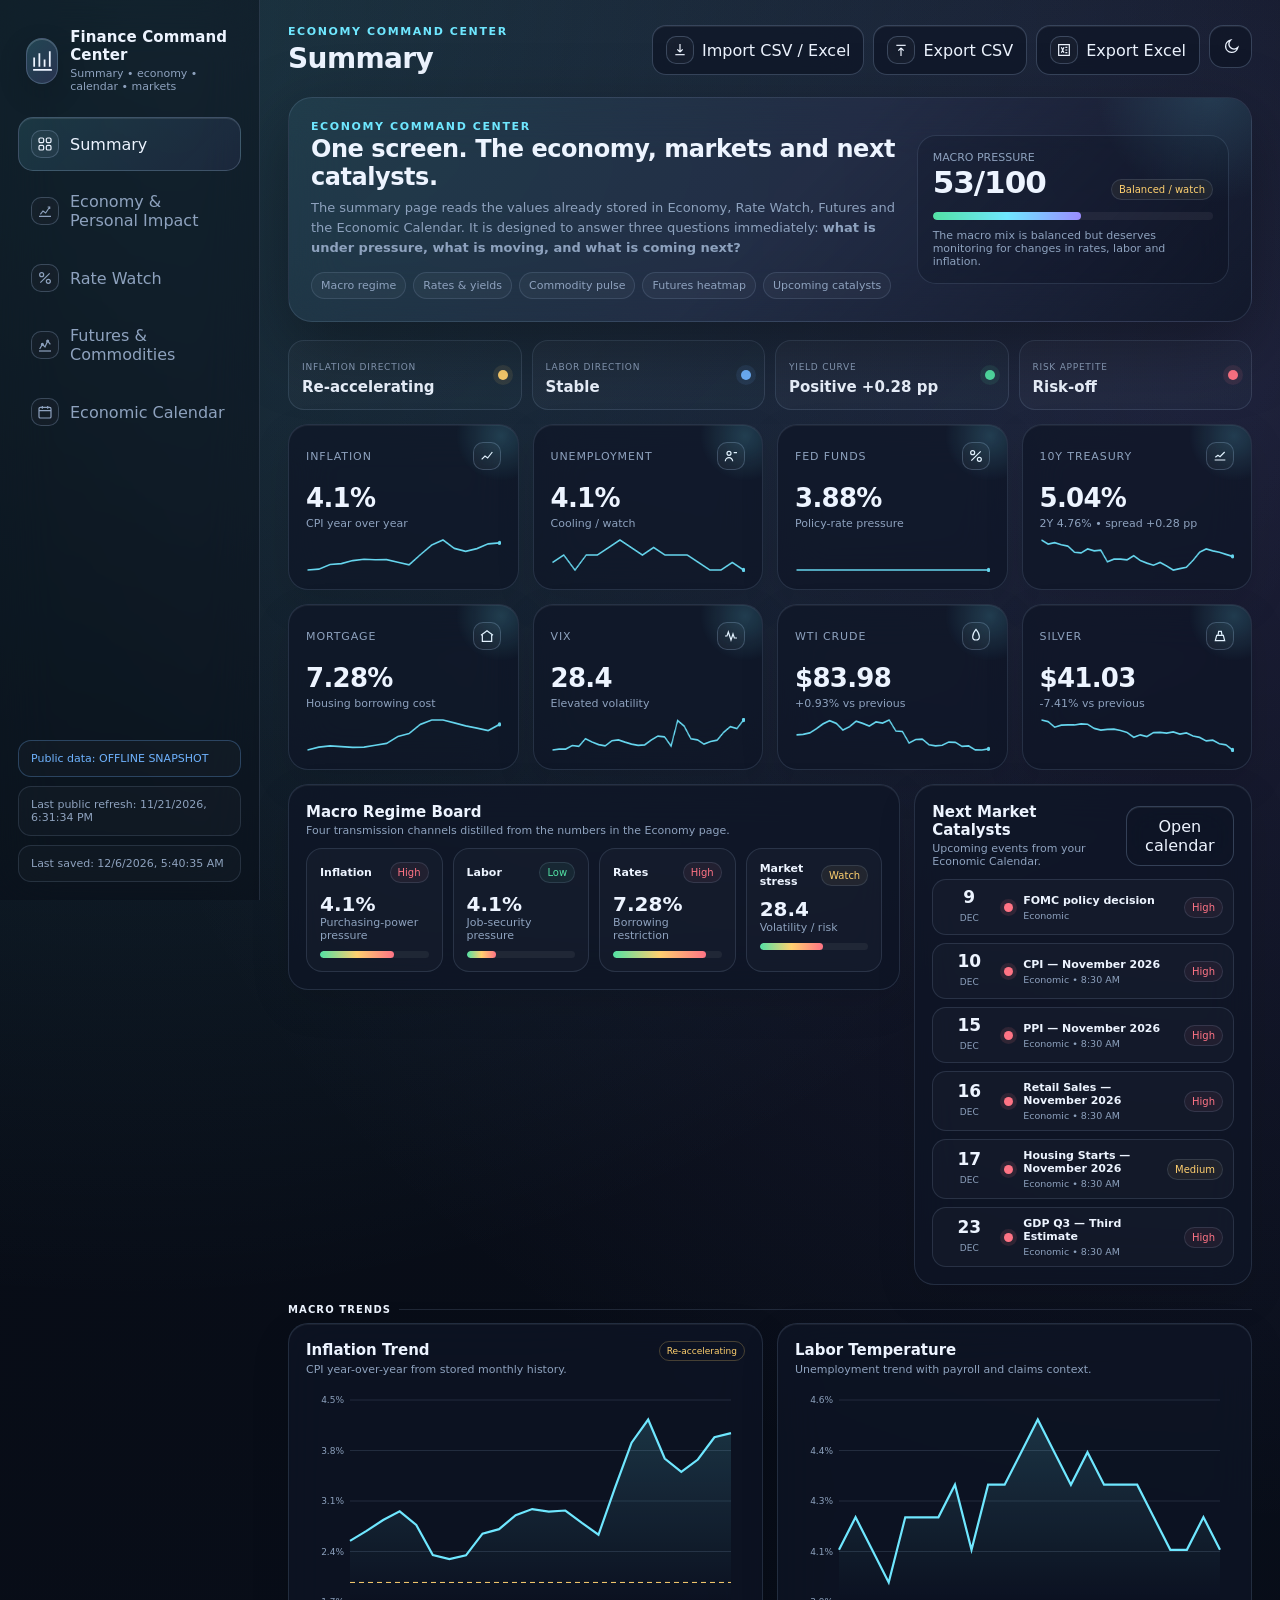
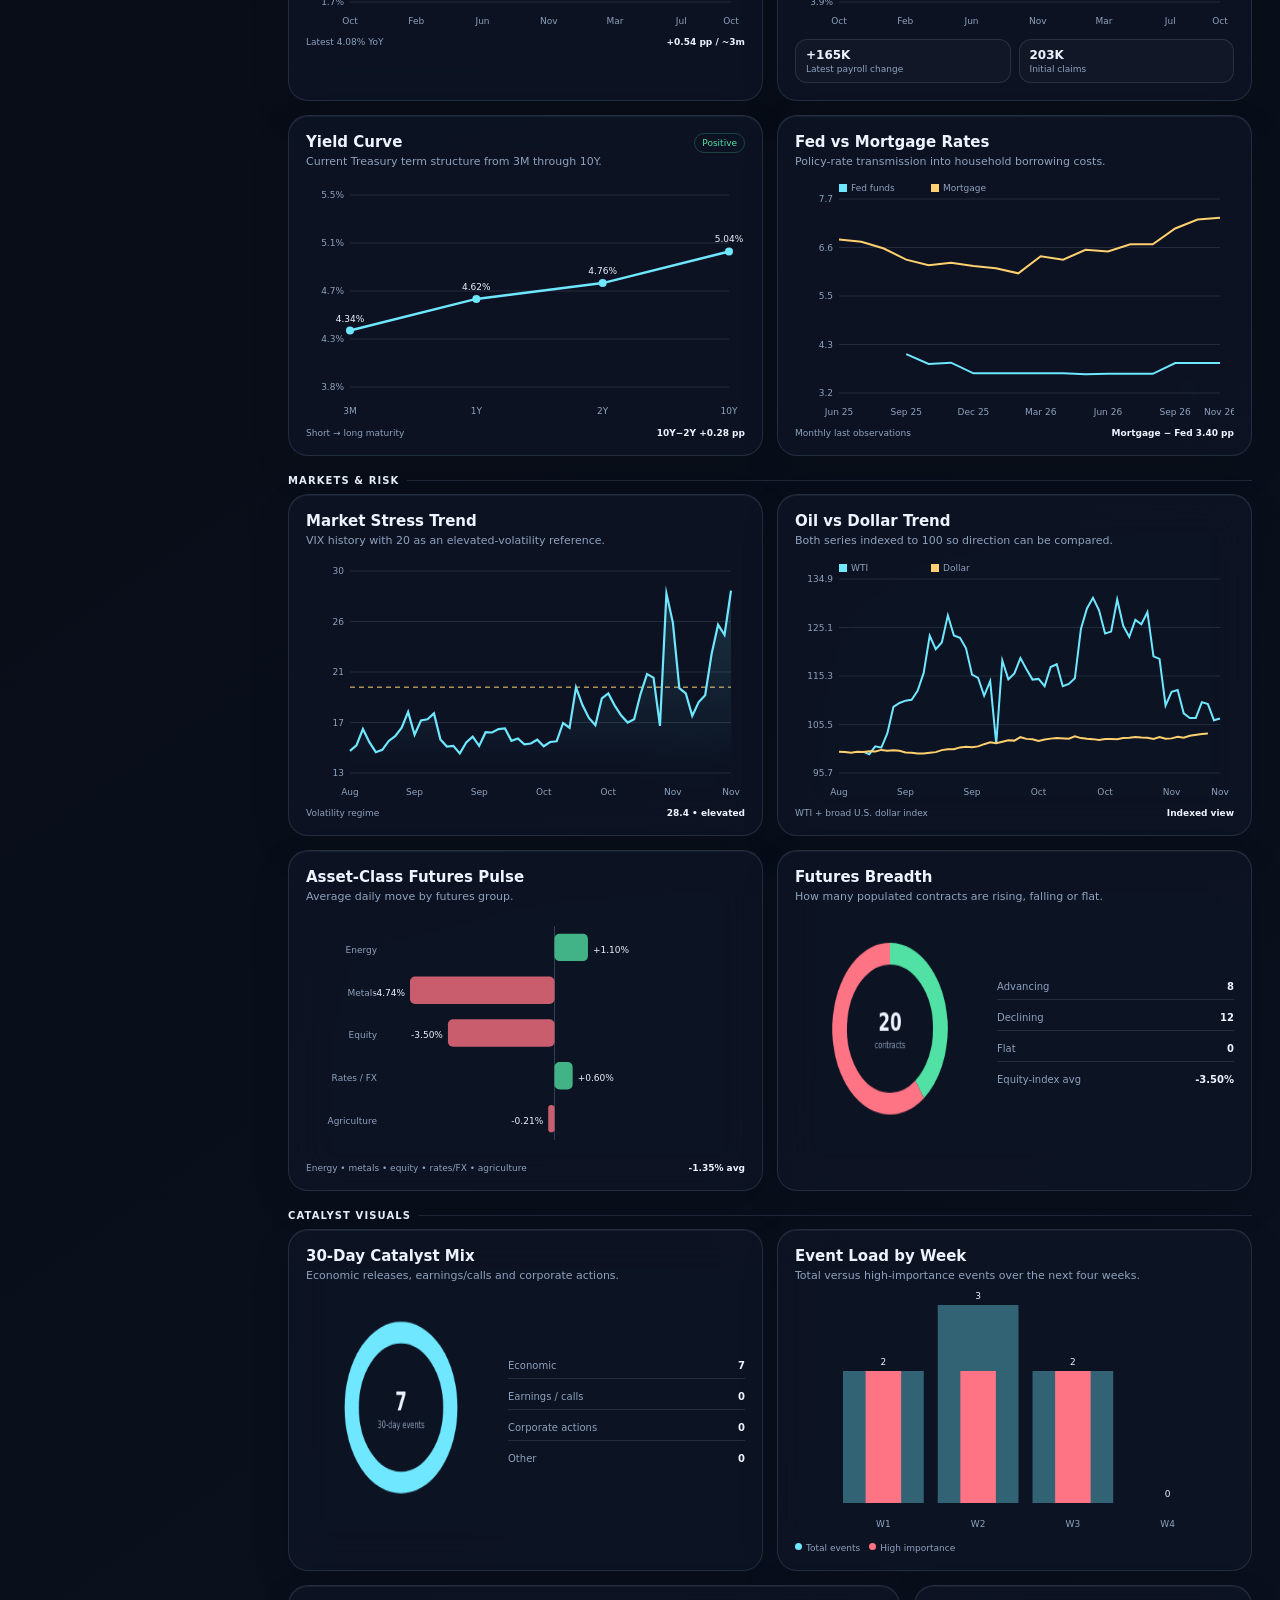
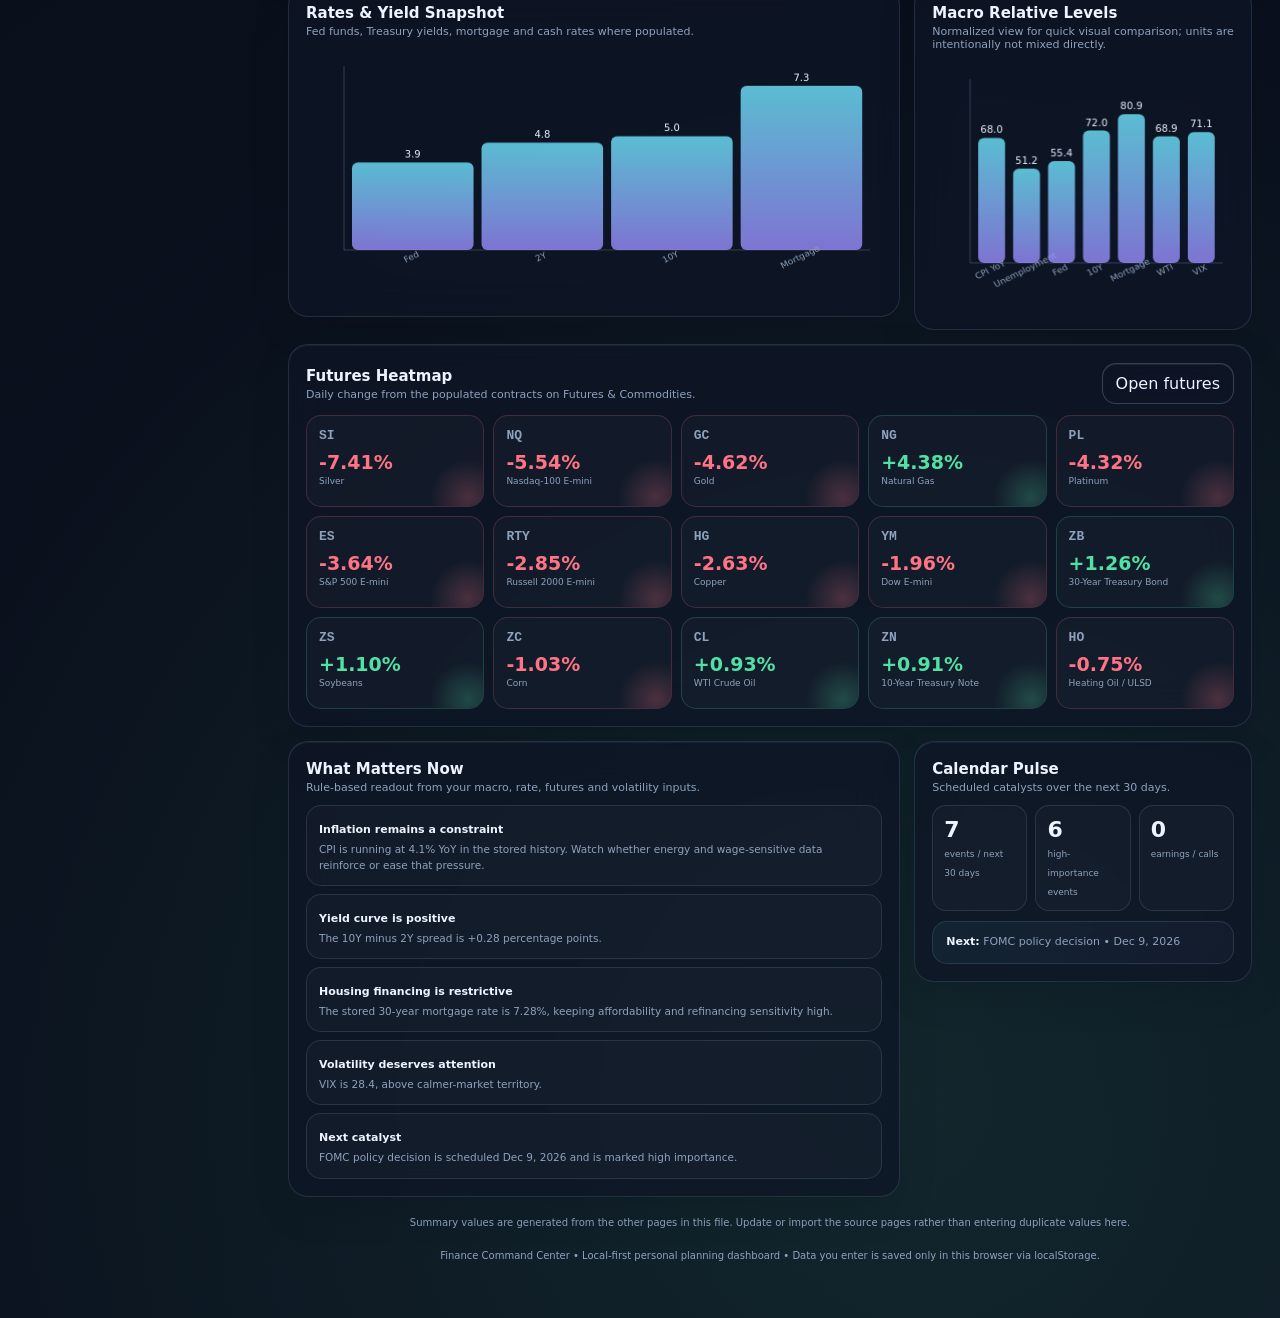
==== commit 324f6212: "chore: refresh dashboard data" ====
--- a/offline/Finance_Command_Center_Offline.html
+++ b/offline/Finance_Command_Center_Offline.html
@@ -46,7 +46,7 @@
 @media(max-width:1120px){.summary-plus-strip{grid-template-columns:repeat(2,minmax(0,1fr))}}@media(max-width:760px){.summary-plus-strip,.sp-grid,.sp-breadth-layout,.sp-trend-stats,.sp-metric-ribbon{grid-template-columns:1fr}.sp-chart{min-height:300px}.sp-chart canvas{height:225px}}
 
 </style>
-<script id="offline-public-data" type="application/json">{"economy": {"updated": "2026-11-20T19:28:59Z", "series": {"CPIAUCSL": {"id": "CPIAUCSL", "name": "Consumer Price Index", "date": "2026-10-01", "latest": 337.476, "previous": 336.298, "history": [{"date": "1991-10-01", "value": 137.2}, {"date": "1991-11-01", "value": 137.8}, {"date": "1991-12-01", "value": 138.2}, {"date": "1992-01-01", "value": 138.3}, {"date": "1992-02-01", "value": 138.6}, {"date": "1992-03-01", "value": 139.1}, {"date": "1992-04-01", "value": 139.4}, {"date": "1992-05-01", "value": 139.7}, {"date": "1992-06-01", "value": 140.1}, {"date": "1992-07-01", "value": 140.5}, {"date": "1992-08-01", "value": 140.8}, {"date": "1992-09-01", "value": 141.1}, {"date": "1992-10-01", "value": 141.7}, {"date": "1992-11-01", "value": 142.1}, {"date": "1992-12-01", "value": 142.3}, {"date": "1993-01-01", "value": 142.8}, {"date": "1993-02-01", "value": 143.1}, {"date": "1993-03-01", "value": 143.3}, {"date": "1993-04-01", "value": 143.8}, {"date": "1993-05-01", "value": 144.2}, {"date": "1993-06-01", "value": 144.3}, {"date": "1993-07-01", "value": 144.5}, {"date": "1993-08-01", "value": 144.8}, {"date": "1993-09-01", "value": 145.0}, {"date": "1993-10-01", "value": 145.6}, {"date": "1993-11-01", "value": 146.0}, {"date": "1993-12-01", "value": 146.3}, {"date": "1994-01-01", "value": 146.3}, {"date": "1994-02-01", "value": 146.7}, {"date": "1994-03-01", "value": 147.1}, {"date": "1994-04-01", "value": 147.2}, {"date": "1994-05-01", "value": 147.5}, {"date": "1994-06-01", "value": 147.9}, {"date": "1994-07-01", "value": 148.4}, {"date": "1994-08-01", "value": 149.0}, {"date": "1994-09-01", "value": 149.3}, {"date": "1994-10-01", "value": 149.4}, {"date": "1994-11-01", "value": 149.8}, {"date": "1994-12-01", "value": 150.1}, {"date": "1995-01-01", "value": 150.5}, {"date": "1995-02-01", "value": 150.9}, {"date": "1995-03-01", "value": 151.2}, {"date": "1995-04-01", "value": 151.8}, {"date": "1995-05-01", "value": 152.1}, {"date": "1995-06-01", "value": 152.4}, {"date": "1995-07-01", "value": 152.6}, {"date": "1995-08-01", "value": 152.9}, {"date": "1995-09-01", "value": 153.1}, {"date": "1995-10-01", "value": 153.5}, {"date": "1995-11-01", "value": 153.7}, {"date": "1995-12-01", "value": 153.9}, {"date": "1996-01-01", "value": 154.7}, {"date": "1996-02-01", "value": 155.0}, {"date": "1996-03-01", "value": 155.5}, {"date": "1996-04-01", "value": 156.1}, {"date": "1996-05-01", "value": 156.4}, {"date": "1996-06-01", "value": 156.7}, {"date": "1996-07-01", "value": 157.0}, {"date": "1996-08-01", "value": 157.2}, {"date": "1996-09-01", "value": 157.7}, {"date": "1996-10-01", "value": 158.2}, {"date": "1996-11-01", "value": 158.7}, {"date": "1996-12-01", "value": 159.1}, {"date": "1997-01-01", "value": 159.4}, {"date": "1997-02-01", "value": 159.7}, {"date": "1997-03-01", "value": 159.8}, {"date": "1997-04-01", "value": 159.9}, {"date": "1997-05-01", "value": 159.9}, {"date": "1997-06-01", "value": 160.2}, {"date": "1997-07-01", "value": 160.4}, {"date": "1997-08-01", "value": 160.8}, {"date": "1997-09-01", "value": 161.2}, {"date": "1997-10-01", "value": 161.5}, {"date": "1997-11-01", "value": 161.7}, {"date": "1997-12-01", "value": 161.8}, {"date": "1998-01-01", "value": 162.0}, {"date": "1998-02-01", "value": 162.0}, {"date": "1998-03-01", "value": 162.0}, {"date": "1998-04-01", "value": 162.2}, {"date": "1998-05-01", "value": 162.6}, {"date": "1998-06-01", "value": 162.8}, {"date": "1998-07-01", "value": 163.2}, {"date": "1998-08-01", "value": 163.4}, {"date": "1998-09-01", "value": 163.5}, {"date": "1998-10-01", "value": 163.9}, {"date": "1998-11-01", "value": 164.1}, {"date": "1998-12-01", "value": 164.4}, {"date": "1999-01-01", "value": 164.7}, {"date": "1999-02-01", "value": 164.7}, {"date": "1999-03-01", "value": 164.8}, {"date": "1999-04-01", "value": 165.9}, {"date": "1999-05-01", "value": 166.0}, {"date": "1999-06-01", "value": 166.0}, {"date": "1999-07-01", "value": 166.7}, {"date": "1999-08-01", "value": 167.1}, {"date": "1999-09-01", "value": 167.8}, {"date": "1999-10-01", "value": 168.1}, {"date": "1999-11-01", "value": 168.4}, {"date": "1999-12-01", "value": 168.8}, {"date": "2000-01-01", "value": 169.3}, {"date": "2000-02-01", "value": 170.0}, {"date": "2000-03-01", "value": 171.0}, {"date": "2000-04-01", "value": 170.9}, {"date": "2000-05-01", "value": 171.2}, {"date": "2000-06-01", "value": 172.2}, {"date": "2000-07-01", "value": 172.7}, {"date": "2000-08-01", "value": 172.7}, {"date": "2000-09-01", "value": 173.6}, {"date": "2000-10-01", "value": 173.9}, {"date": "2000-11-01", "value": 174.2}, {"date": "2000-12-01", "value": 174.6}, {"date": "2001-01-01", "value": 175.6}, {"date": "2001-02-01", "value": 176.0}, {"date": "2001-03-01", "value": 176.1}, {"date": "2001-04-01", "value": 176.4}, {"date": "2001-05-01", "value": 177.3}, {"date": "2001-06-01", "value": 177.7}, {"date": "2001-07-01", "value": 177.4}, {"date": "2001-08-01", "value": 177.4}, {"date": "2001-09-01", "value": 178.1}, {"date": "2001-10-01", "value": 177.6}, {"date": "2001-11-01", "value": 177.5}, {"date": "2001-12-01", "value": 177.4}, {"date": "2002-01-01", "value": 177.7}, {"date": "2002-02-01", "value": 178.0}, {"date": "2002-03-01", "value": 178.5}, {"date": "2002-04-01", "value": 179.3}, {"date": "2002-05-01", "value": 179.5}, {"date": "2002-06-01", "value": 179.6}, {"date": "2002-07-01", "value": 180.0}, {"date": "2002-08-01", "value": 180.5}, {"date": "2002-09-01", "value": 180.8}, {"date": "2002-10-01", "value": 181.2}, {"date": "2002-11-01", "value": 181.5}, {"date": "2002-12-01", "value": 181.8}, {"date": "2003-01-01", "value": 182.6}, {"date": "2003-02-01", "value": 183.6}, {"date": "2003-03-01", "value": 183.9}, {"date": "2003-04-01", "value": 183.2}, {"date": "2003-05-01", "value": 182.9}, {"date": "2003-06-01", "value": 183.1}, {"date": "2003-07-01", "value": 183.7}, {"date": "2003-08-01", "value": 184.5}, {"date": "2003-09-01", "value": 185.1}, {"date": "2003-10-01", "value": 184.9}, {"date": "2003-11-01", "value": 185.0}, {"date": "2003-12-01", "value": 185.5}, {"date": "2004-01-01", "value": 186.3}, {"date": "2004-02-01", "value": 186.7}, {"date": "2004-03-01", "value": 187.1}, {"date": "2004-04-01", "value": 187.4}, {"date": "2004-05-01", "value": 188.2}, {"date": "2004-06-01", "value": 188.9}, {"date": "2004-07-01", "value": 189.1}, {"date": "2004-08-01", "value": 189.2}, {"date": "2004-09-01", "value": 189.8}, {"date": "2004-10-01", "value": 190.8}, {"date": "2004-11-01", "value": 191.7}, {"date": "2004-12-01", "value": 191.7}, {"date": "2005-01-01", "value": 191.6}, {"date": "2005-02-01", "value": 192.4}, {"date": "2005-03-01", "value": 193.1}, {"date": "2005-04-01", "value": 193.7}, {"date": "2005-05-01", "value": 193.6}, {"date": "2005-06-01", "value": 193.7}, {"date": "2005-07-01", "value": 194.9}, {"date": "2005-08-01", "value": 196.1}, {"date": "2005-09-01", "value": 198.8}, {"date": "2005-10-01", "value": 199.1}, {"date": "2005-11-01", "value": 198.1}, {"date": "2005-12-01", "value": 198.1}, {"date": "2006-01-01", "value": 199.3}, {"date": "2006-02-01", "value": 199.4}, {"date": "2006-03-01", "value": 199.7}, {"date": "2006-04-01", "value": 200.7}, {"date": "2006-05-01", "value": 201.3}, {"date": "2006-06-01", "value": 201.8}, {"date": "2006-07-01", "value": 202.9}, {"date": "2006-08-01", "value": 203.8}, {"date": "2006-09-01", "value": 202.8}, {"date": "2006-10-01", "value": 201.9}, {"date": "2006-11-01", "value": 202.0}, {"date": "2006-12-01", "value": 203.1}, {"date": "2007-01-01", "value": 203.437}, {"date": "2007-02-01", "value": 204.226}, {"date": "2007-03-01", "value": 205.288}, {"date": "2007-04-01", "value": 205.904}, {"date": "2007-05-01", "value": 206.755}, {"date": "2007-06-01", "value": 207.234}, {"date": "2007-07-01", "value": 207.603}, {"date": "2007-08-01", "value": 207.667}, {"date": "2007-09-01", "value": 208.547}, {"date": "2007-10-01", "value": 209.19}, {"date": "2007-11-01", "value": 210.834}, {"date": "2007-12-01", "value": 211.445}, {"date": "2008-01-01", "value": 212.174}, {"date": "2008-02-01", "value": 212.687}, {"date": "2008-03-01", "value": 213.448}, {"date": "2008-04-01", "value": 213.942}, {"date": "2008-05-01", "value": 215.208}, {"date": "2008-06-01", "value": 217.463}, {"date": "2008-07-01", "value": 219.016}, {"date": "2008-08-01", "value": 218.69}, {"date": "2008-09-01", "value": 218.877}, {"date": "2008-10-01", "value": 216.995}, {"date": "2008-11-01", "value": 213.153}, {"date": "2008-12-01", "value": 211.398}, {"date": "2009-01-01", "value": 211.933}, {"date": "2009-02-01", "value": 212.705}, {"date": "2009-03-01", "value": 212.495}, {"date": "2009-04-01", "value": 212.709}, {"date": "2009-05-01", "value": 213.022}, {"date": "2009-06-01", "value": 214.79}, {"date": "2009-07-01", "value": 214.726}, {"date": "2009-08-01", "value": 215.445}, {"date": "2009-09-01", "value": 215.861}, {"date": "2009-10-01", "value": 216.509}, {"date": "2009-11-01", "value": 217.234}, {"date": "2009-12-01", "value": 217.347}, {"date": "2010-01-01", "value": 217.488}, {"date": "2010-02-01", "value": 217.281}, {"date": "2010-03-01", "value": 217.353}, {"date": "2010-04-01", "value": 217.403}, {"date": "2010-05-01", "value": 217.29}, {"date": "2010-06-01", "value": 217.199}, {"date": "2010-07-01", "value": 217.605}, {"date": "2010-08-01", "value": 217.923}, {"date": "2010-09-01", "value": 218.275}, {"date": "2010-10-01", "value": 219.035}, {"date": "2010-11-01", "value": 219.59}, {"date": "2010-12-01", "value": 220.472}, {"date": "2011-01-01", "value": 221.187}, {"date": "2011-02-01", "value": 221.898}, {"date": "2011-03-01", "value": 223.046}, {"date": "2011-04-01", "value": 224.093}, {"date": "2011-05-01", "value": 224.806}, {"date": "2011-06-01", "value": 224.806}, {"date": "2011-07-01", "value": 225.395}, {"date": "2011-08-01", "value": 226.106}, {"date": "2011-09-01", "value": 226.597}, {"date": "2011-10-01", "value": 226.75}, {"date": "2011-11-01", "value": 227.169}, {"date": "2011-12-01", "value": 227.223}, {"date": "2012-01-01", "value": 227.842}, {"date": "2012-02-01", "value": 228.329}, {"date": "2012-03-01", "value": 228.807}, {"date": "2012-04-01", "value": 229.187}, {"date": "2012-05-01", "value": 228.713}, {"date": "2012-06-01", "value": 228.524}, {"date": "2012-07-01", "value": 228.59}, {"date": "2012-08-01", "value": 229.918}, {"date": "2012-09-01", "value": 231.015}, {"date": "2012-10-01", "value": 231.638}, {"date": "2012-11-01", "value": 231.249}, {"date": "2012-12-01", "value": 231.221}, {"date": "2013-01-01", "value": 231.679}, {"date": "2013-02-01", "value": 232.937}, {"date": "2013-03-01", "value": 232.282}, {"date": "2013-04-01", "value": 231.797}, {"date": "2013-05-01", "value": 231.893}, {"date": "2013-06-01", "value": 232.445}, {"date": "2013-07-01", "value": 232.9}, {"date": "2013-08-01", "value": 233.456}, {"date": "2013-09-01", "value": 233.544}, {"date": "2013-10-01", "value": 233.669}, {"date": "2013-11-01", "value": 234.1}, {"date": "2013-12-01", "value": 234.719}, {"date": "2014-01-01", "value": 235.288}, {"date": "2014-02-01", "value": 235.547}, {"date": "2014-03-01", "value": 236.028}, {"date": "2014-04-01", "value": 236.468}, {"date": "2014-05-01", "value": 236.918}, {"date": "2014-06-01", "value": 237.231}, {"date": "2014-07-01", "value": 237.498}, {"date": "2014-08-01", "value": 237.46}, {"date": "2014-09-01", "value": 237.477}, {"date": "2014-10-01", "value": 237.43}, {"date": "2014-11-01", "value": 236.983}, {"date": "2014-12-01", "value": 236.252}, {"date": "2015-01-01", "value": 234.747}, {"date": "2015-02-01", "value": 235.342}, {"date": "2015-03-01", "value": 235.976}, {"date": "2015-04-01", "value": 236.222}, {"date": "2015-05-01", "value": 237.001}, {"date": "2015-06-01", "value": 237.657}, {"date": "2015-07-01", "value": 238.034}, {"date": "2015-08-01", "value": 238.033}, {"date": "2015-09-01", "value": 237.498}, {"date": "2015-10-01", "value": 237.733}, {"date": "2015-11-01", "value": 238.017}, {"date": "2015-12-01", "value": 237.761}, {"date": "2016-01-01", "value": 237.652}, {"date": "2016-02-01", "value": 237.336}, {"date": "2016-03-01", "value": 238.08}, {"date": "2016-04-01", "value": 238.992}, {"date": "2016-05-01", "value": 239.557}, {"date": "2016-06-01", "value": 240.222}, {"date": "2016-07-01", "value": 240.101}, {"date": "2016-08-01", "value": 240.545}, {"date": "2016-09-01", "value": 241.176}, {"date": "2016-10-01", "value": 241.741}, {"date": "2016-11-01", "value": 242.026}, {"date": "2016-12-01", "value": 242.637}, {"date": "2017-01-01", "value": 243.618}, {"date": "2017-02-01", "value": 244.006}, {"date": "2017-03-01", "value": 243.892}, {"date": "2017-04-01", "value": 244.193}, {"date": "2017-05-01", "value": 244.004}, {"date": "2017-06-01", "value": 244.163}, {"date": "2017-07-01", "value": 244.243}, {"date": "2017-08-01", "value": 245.183}, {"date": "2017-09-01", "value": 246.435}, {"date": "2017-10-01", "value": 246.626}, {"date": "2017-11-01", "value": 247.284}, {"date": "2017-12-01", "value": 247.805}, {"date": "2018-01-01", "value": 248.859}, {"date": "2018-02-01", "value": 249.529}, {"date": "2018-03-01", "value": 249.577}, {"date": "2018-04-01", "value": 250.227}, {"date": "2018-05-01", "value": 250.792}, {"date": "2018-06-01", "value": 251.018}, {"date": "2018-07-01", "value": 251.214}, {"date": "2018-08-01", "value": 251.663}, {"date": "2018-09-01", "value": 252.182}, {"date": "2018-10-01", "value": 252.772}, {"date": "2018-11-01", "value": 252.594}, {"date": "2018-12-01", "value": 252.767}, {"date": "2019-01-01", "value": 252.561}, {"date": "2019-02-01", "value": 253.319}, {"date": "2019-03-01", "value": 254.277}, {"date": "2019-04-01", "value": 255.233}, {"date": "2019-05-01", "value": 255.296}, {"date": "2019-06-01", "value": 255.213}, {"date": "2019-07-01", "value": 255.802}, {"date": "2019-08-01", "value": 256.036}, {"date": "2019-09-01", "value": 256.43}, {"date": "2019-10-01", "value": 257.155}, {"date": "2019-11-01", "value": 257.879}, {"date": "2019-12-01", "value": 258.63}, {"date": "2020-01-01", "value": 259.127}, {"date": "2020-02-01", "value": 259.25}, {"date": "2020-03-01", "value": 258.076}, {"date": "2020-04-01", "value": 256.032}, {"date": "2020-05-01", "value": 255.802}, {"date": "2020-06-01", "value": 257.042}, {"date": "2020-07-01", "value": 258.352}, {"date": "2020-08-01", "value": 259.316}, {"date": "2020-09-01", "value": 259.997}, {"date": "2020-10-01", "value": 260.319}, {"date": "2020-11-01", "value": 260.911}, {"date": "2020-12-01", "value": 262.045}, {"date": "2021-01-01", "value": 262.687}, {"date": "2021-02-01", "value": 263.579}, {"date": "2021-03-01", "value": 264.961}, {"date": "2021-04-01", "value": 266.614}, {"date": "2021-05-01", "value": 268.383}, {"date": "2021-06-01", "value": 270.654}, {"date": "2021-07-01", "value": 271.903}, {"date": "2021-08-01", "value": 272.676}, {"date": "2021-09-01", "value": 273.91}, {"date": "2021-10-01", "value": 276.55}, {"date": "2021-11-01", "value": 278.919}, {"date": "2021-12-01", "value": 280.845}, {"date": "2022-01-01", "value": 282.543}, {"date": "2022-02-01", "value": 284.5}, {"date": "2022-03-01", "value": 287.674}, {"date": "2022-04-01", "value": 288.561}, {"date": "2022-05-01", "value": 291.298}, {"date": "2022-06-01", "value": 294.957}, {"date": "2022-07-01", "value": 294.913}, {"date": "2022-08-01", "value": 295.097}, {"date": "2022-09-01", "value": 296.349}, {"date": "2022-10-01", "value": 298.007}, {"date": "2022-11-01", "value": 298.786}, {"date": "2022-12-01", "value": 298.832}, {"date": "2023-01-01", "value": 300.42}, {"date": "2023-02-01", "value": 301.45}, {"date": "2023-03-01", "value": 301.821}, {"date": "2023-04-01", "value": 302.845}, {"date": "2023-05-01", "value": 303.334}, {"date": "2023-06-01", "value": 304.014}, {"date": "2023-07-01", "value": 304.609}, {"date": "2023-08-01", "value": 306.082}, {"date": "2023-09-01", "value": 307.276}, {"date": "2023-10-01", "value": 307.696}, {"date": "2023-11-01", "value": 308.148}, {"date": "2023-12-01", "value": 308.741}, {"date": "2024-01-01", "value": 309.698}, {"date": "2024-02-01", "value": 310.967}, {"date": "2024-03-01", "value": 312.345}, {"date": "2024-04-01", "value": 313.023}, {"date": "2024-05-01", "value": 313.175}, {"date": "2024-06-01", "value": 313.044}, {"date": "2024-07-01", "value": 313.569}, {"date": "2024-08-01", "value": 314.062}, {"date": "2024-09-01", "value": 314.732}, {"date": "2024-10-01", "value": 315.631}, {"date": "2024-11-01", "value": 316.528}, {"date": "2024-12-01", "value": 317.604}, {"date": "2025-01-01", "value": 318.961}, {"date": "2025-02-01", "value": 319.679}, {"date": "2025-03-01", "value": 319.785}, {"date": "2025-04-01", "value": 320.302}, {"date": "2025-05-01", "value": 320.62}, {"date": "2025-06-01", "value": 321.435}, {"date": "2025-07-01", "value": 322.169}, {"date": "2025-08-01", "value": 323.291}, {"date": "2025-09-01", "value": 324.245}, {"date": "2025-11-01", "value": 325.063}, {"date": "2025-12-01", "value": 326.031}, {"date": "2026-01-01", "value": 326.588}, {"date": "2026-02-01", "value": 327.46}, {"date": "2026-03-01", "value": 330.293}, {"date": "2026-04-01", "value": 332.407}, {"date": "2026-05-01", "value": 333.979}, {"date": "2026-06-01", "value": 332.568}, {"date": "2026-07-01", "value": 332.813}, {"date": "2026-08-01", "value": 334.131}, {"date": "2026-09-01", "value": 336.298}, {"date": "2026-10-01", "value": 337.476}], "source": "https://fred.stlouisfed.org/graph/fredgraph.csv?id=CPIAUCSL", "lastChecked": "2026-11-20T19:28:56Z", "status": "current"}, "UNRATE": {"id": "UNRATE", "name": "Unemployment Rate", "date": "2026-10-01", "latest": 4.1, "previous": 4.2, "history": [{"date": "1991-10-01", "value": 7.0}, {"date": "1991-11-01", "value": 7.0}, {"date": "1991-12-01", "value": 7.3}, {"date": "1992-01-01", "value": 7.3}, {"date": "1992-02-01", "value": 7.4}, {"date": "1992-03-01", "value": 7.4}, {"date": "1992-04-01", "value": 7.4}, {"date": "1992-05-01", "value": 7.6}, {"date": "1992-06-01", "value": 7.8}, {"date": "1992-07-01", "value": 7.7}, {"date": "1992-08-01", "value": 7.6}, {"date": "1992-09-01", "value": 7.6}, {"date": "1992-10-01", "value": 7.3}, {"date": "1992-11-01", "value": 7.4}, {"date": "1992-12-01", "value": 7.4}, {"date": "1993-01-01", "value": 7.3}, {"date": "1993-02-01", "value": 7.1}, {"date": "1993-03-01", "value": 7.0}, {"date": "1993-04-01", "value": 7.1}, {"date": "1993-05-01", "value": 7.1}, {"date": "1993-06-01", "value": 7.0}, {"date": "1993-07-01", "value": 6.9}, {"date": "1993-08-01", "value": 6.8}, {"date": "1993-09-01", "value": 6.7}, {"date": "1993-10-01", "value": 6.8}, {"date": "1993-11-01", "value": 6.6}, {"date": "1993-12-01", "value": 6.5}, {"date": "1994-01-01", "value": 6.6}, {"date": "1994-02-01", "value": 6.6}, {"date": "1994-03-01", "value": 6.5}, {"date": "1994-04-01", "value": 6.4}, {"date": "1994-05-01", "value": 6.1}, {"date": "1994-06-01", "value": 6.1}, {"date": "1994-07-01", "value": 6.1}, {"date": "1994-08-01", "value": 6.0}, {"date": "1994-09-01", "value": 5.9}, {"date": "1994-10-01", "value": 5.8}, {"date": "1994-11-01", "value": 5.6}, {"date": "1994-12-01", "value": 5.5}, {"date": "1995-01-01", "value": 5.6}, {"date": "1995-02-01", "value": 5.4}, {"date": "1995-03-01", "value": 5.4}, {"date": "1995-04-01", "value": 5.8}, {"date": "1995-05-01", "value": 5.6}, {"date": "1995-06-01", "value": 5.6}, {"date": "1995-07-01", "value": 5.7}, {"date": "1995-08-01", "value": 5.7}, {"date": "1995-09-01", "value": 5.6}, {"date": "1995-10-01", "value": 5.5}, {"date": "1995-11-01", "value": 5.6}, {"date": "1995-12-01", "value": 5.6}, {"date": "1996-01-01", "value": 5.6}, {"date": "1996-02-01", "value": 5.5}, {"date": "1996-03-01", "value": 5.5}, {"date": "1996-04-01", "value": 5.6}, {"date": "1996-05-01", "value": 5.6}, {"date": "1996-06-01", "value": 5.3}, {"date": "1996-07-01", "value": 5.5}, {"date": "1996-08-01", "value": 5.1}, {"date": "1996-09-01", "value": 5.2}, {"date": "1996-10-01", "value": 5.2}, {"date": "1996-11-01", "value": 5.4}, {"date": "1996-12-01", "value": 5.4}, {"date": "1997-01-01", "value": 5.3}, {"date": "1997-02-01", "value": 5.2}, {"date": "1997-03-01", "value": 5.2}, {"date": "1997-04-01", "value": 5.1}, {"date": "1997-05-01", "value": 4.9}, {"date": "1997-06-01", "value": 5.0}, {"date": "1997-07-01", "value": 4.9}, {"date": "1997-08-01", "value": 4.8}, {"date": "1997-09-01", "value": 4.9}, {"date": "1997-10-01", "value": 4.7}, {"date": "1997-11-01", "value": 4.6}, {"date": "1997-12-01", "value": 4.7}, {"date": "1998-01-01", "value": 4.6}, {"date": "1998-02-01", "value": 4.6}, {"date": "1998-03-01", "value": 4.7}, {"date": "1998-04-01", "value": 4.3}, {"date": "1998-05-01", "value": 4.4}, {"date": "1998-06-01", "value": 4.5}, {"date": "1998-07-01", "value": 4.5}, {"date": "1998-08-01", "value": 4.5}, {"date": "1998-09-01", "value": 4.6}, {"date": "1998-10-01", "value": 4.5}, {"date": "1998-11-01", "value": 4.4}, {"date": "1998-12-01", "value": 4.4}, {"date": "1999-01-01", "value": 4.3}, {"date": "1999-02-01", "value": 4.4}, {"date": "1999-03-01", "value": 4.2}, {"date": "1999-04-01", "value": 4.3}, {"date": "1999-05-01", "value": 4.2}, {"date": "1999-06-01", "value": 4.3}, {"date": "1999-07-01", "value": 4.3}, {"date": "1999-08-01", "value": 4.2}, {"date": "1999-09-01", "value": 4.2}, {"date": "1999-10-01", "value": 4.1}, {"date": "1999-11-01", "value": 4.1}, {"date": "1999-12-01", "value": 4.0}, {"date": "2000-01-01", "value": 4.0}, {"date": "2000-02-01", "value": 4.1}, {"date": "2000-03-01", "value": 4.0}, {"date": "2000-04-01", "value": 3.8}, {"date": "2000-05-01", "value": 4.0}, {"date": "2000-06-01", "value": 4.0}, {"date": "2000-07-01", "value": 4.0}, {"date": "2000-08-01", "value": 4.1}, {"date": "2000-09-01", "value": 3.9}, {"date": "2000-10-01", "value": 3.9}, {"date": "2000-11-01", "value": 3.9}, {"date": "2000-12-01", "value": 3.9}, {"date": "2001-01-01", "value": 4.2}, {"date": "2001-02-01", "value": 4.2}, {"date": "2001-03-01", "value": 4.3}, {"date": "2001-04-01", "value": 4.4}, {"date": "2001-05-01", "value": 4.3}, {"date": "2001-06-01", "value": 4.5}, {"date": "2001-07-01", "value": 4.6}, {"date": "2001-08-01", "value": 4.9}, {"date": "2001-09-01", "value": 5.0}, {"date": "2001-10-01", "value": 5.3}, {"date": "2001-11-01", "value": 5.5}, {"date": "2001-12-01", "value": 5.7}, {"date": "2002-01-01", "value": 5.7}, {"date": "2002-02-01", "value": 5.7}, {"date": "2002-03-01", "value": 5.7}, {"date": "2002-04-01", "value": 5.9}, {"date": "2002-05-01", "value": 5.8}, {"date": "2002-06-01", "value": 5.8}, {"date": "2002-07-01", "value": 5.8}, {"date": "2002-08-01", "value": 5.7}, {"date": "2002-09-01", "value": 5.7}, {"date": "2002-10-01", "value": 5.7}, {"date": "2002-11-01", "value": 5.9}, {"date": "2002-12-01", "value": 6.0}, {"date": "2003-01-01", "value": 5.8}, {"date": "2003-02-01", "value": 5.9}, {"date": "2003-03-01", "value": 5.9}, {"date": "2003-04-01", "value": 6.0}, {"date": "2003-05-01", "value": 6.1}, {"date": "2003-06-01", "value": 6.3}, {"date": "2003-07-01", "value": 6.2}, {"date": "2003-08-01", "value": 6.1}, {"date": "2003-09-01", "value": 6.1}, {"date": "2003-10-01", "value": 6.0}, {"date": "2003-11-01", "value": 5.8}, {"date": "2003-12-01", "value": 5.7}, {"date": "2004-01-01", "value": 5.7}, {"date": "2004-02-01", "value": 5.6}, {"date": "2004-03-01", "value": 5.8}, {"date": "2004-04-01", "value": 5.6}, {"date": "2004-05-01", "value": 5.6}, {"date": "2004-06-01", "value": 5.6}, {"date": "2004-07-01", "value": 5.5}, {"date": "2004-08-01", "value": 5.4}, {"date": "2004-09-01", "value": 5.4}, {"date": "2004-10-01", "value": 5.5}, {"date": "2004-11-01", "value": 5.4}, {"date": "2004-12-01", "value": 5.4}, {"date": "2005-01-01", "value": 5.3}, {"date": "2005-02-01", "value": 5.4}, {"date": "2005-03-01", "value": 5.2}, {"date": "2005-04-01", "value": 5.2}, {"date": "2005-05-01", "value": 5.1}, {"date": "2005-06-01", "value": 5.0}, {"date": "2005-07-01", "value": 5.0}, {"date": "2005-08-01", "value": 4.9}, {"date": "2005-09-01", "value": 5.0}, {"date": "2005-10-01", "value": 5.0}, {"date": "2005-11-01", "value": 5.0}, {"date": "2005-12-01", "value": 4.9}, {"date": "2006-01-01", "value": 4.7}, {"date": "2006-02-01", "value": 4.8}, {"date": "2006-03-01", "value": 4.7}, {"date": "2006-04-01", "value": 4.7}, {"date": "2006-05-01", "value": 4.6}, {"date": "2006-06-01", "value": 4.6}, {"date": "2006-07-01", "value": 4.7}, {"date": "2006-08-01", "value": 4.7}, {"date": "2006-09-01", "value": 4.5}, {"date": "2006-10-01", "value": 4.4}, {"date": "2006-11-01", "value": 4.5}, {"date": "2006-12-01", "value": 4.4}, {"date": "2007-01-01", "value": 4.6}, {"date": "2007-02-01", "value": 4.5}, {"date": "2007-03-01", "value": 4.4}, {"date": "2007-04-01", "value": 4.5}, {"date": "2007-05-01", "value": 4.4}, {"date": "2007-06-01", "value": 4.6}, {"date": "2007-07-01", "value": 4.7}, {"date": "2007-08-01", "value": 4.6}, {"date": "2007-09-01", "value": 4.7}, {"date": "2007-10-01", "value": 4.7}, {"date": "2007-11-01", "value": 4.7}, {"date": "2007-12-01", "value": 5.0}, {"date": "2008-01-01", "value": 5.0}, {"date": "2008-02-01", "value": 4.9}, {"date": "2008-03-01", "value": 5.1}, {"date": "2008-04-01", "value": 5.0}, {"date": "2008-05-01", "value": 5.4}, {"date": "2008-06-01", "value": 5.6}, {"date": "2008-07-01", "value": 5.8}, {"date": "2008-08-01", "value": 6.1}, {"date": "2008-09-01", "value": 6.1}, {"date": "2008-10-01", "value": 6.5}, {"date": "2008-11-01", "value": 6.8}, {"date": "2008-12-01", "value": 7.3}, {"date": "2009-01-01", "value": 7.8}, {"date": "2009-02-01", "value": 8.3}, {"date": "2009-03-01", "value": 8.7}, {"date": "2009-04-01", "value": 9.0}, {"date": "2009-05-01", "value": 9.4}, {"date": "2009-06-01", "value": 9.5}, {"date": "2009-07-01", "value": 9.5}, {"date": "2009-08-01", "value": 9.6}, {"date": "2009-09-01", "value": 9.8}, {"date": "2009-10-01", "value": 10.0}, {"date": "2009-11-01", "value": 9.9}, {"date": "2009-12-01", "value": 9.9}, {"date": "2010-01-01", "value": 9.8}, {"date": "2010-02-01", "value": 9.8}, {"date": "2010-03-01", "value": 9.9}, {"date": "2010-04-01", "value": 9.9}, {"date": "2010-05-01", "value": 9.6}, {"date": "2010-06-01", "value": 9.4}, {"date": "2010-07-01", "value": 9.4}, {"date": "2010-08-01", "value": 9.5}, {"date": "2010-09-01", "value": 9.5}, {"date": "2010-10-01", "value": 9.4}, {"date": "2010-11-01", "value": 9.8}, {"date": "2010-12-01", "value": 9.3}, {"date": "2011-01-01", "value": 9.1}, {"date": "2011-02-01", "value": 9.0}, {"date": "2011-03-01", "value": 9.0}, {"date": "2011-04-01", "value": 9.1}, {"date": "2011-05-01", "value": 9.0}, {"date": "2011-06-01", "value": 9.1}, {"date": "2011-07-01", "value": 9.0}, {"date": "2011-08-01", "value": 9.0}, {"date": "2011-09-01", "value": 9.0}, {"date": "2011-10-01", "value": 8.8}, {"date": "2011-11-01", "value": 8.6}, {"date": "2011-12-01", "value": 8.5}, {"date": "2012-01-01", "value": 8.3}, {"date": "2012-02-01", "value": 8.3}, {"date": "2012-03-01", "value": 8.2}, {"date": "2012-04-01", "value": 8.2}, {"date": "2012-05-01", "value": 8.2}, {"date": "2012-06-01", "value": 8.2}, {"date": "2012-07-01", "value": 8.2}, {"date": "2012-08-01", "value": 8.1}, {"date": "2012-09-01", "value": 7.8}, {"date": "2012-10-01", "value": 7.8}, {"date": "2012-11-01", "value": 7.7}, {"date": "2012-12-01", "value": 7.9}, {"date": "2013-01-01", "value": 8.0}, {"date": "2013-02-01", "value": 7.7}, {"date": "2013-03-01", "value": 7.5}, {"date": "2013-04-01", "value": 7.6}, {"date": "2013-05-01", "value": 7.5}, {"date": "2013-06-01", "value": 7.5}, {"date": "2013-07-01", "value": 7.3}, {"date": "2013-08-01", "value": 7.2}, {"date": "2013-09-01", "value": 7.2}, {"date": "2013-10-01", "value": 7.2}, {"date": "2013-11-01", "value": 6.9}, {"date": "2013-12-01", "value": 6.7}, {"date": "2014-01-01", "value": 6.6}, {"date": "2014-02-01", "value": 6.7}, {"date": "2014-03-01", "value": 6.7}, {"date": "2014-04-01", "value": 6.2}, {"date": "2014-05-01", "value": 6.3}, {"date": "2014-06-01", "value": 6.1}, {"date": "2014-07-01", "value": 6.2}, {"date": "2014-08-01", "value": 6.1}, {"date": "2014-09-01", "value": 5.9}, {"date": "2014-10-01", "value": 5.7}, {"date": "2014-11-01", "value": 5.8}, {"date": "2014-12-01", "value": 5.6}, {"date": "2015-01-01", "value": 5.7}, {"date": "2015-02-01", "value": 5.5}, {"date": "2015-03-01", "value": 5.4}, {"date": "2015-04-01", "value": 5.4}, {"date": "2015-05-01", "value": 5.6}, {"date": "2015-06-01", "value": 5.3}, {"date": "2015-07-01", "value": 5.2}, {"date": "2015-08-01", "value": 5.1}, {"date": "2015-09-01", "value": 5.0}, {"date": "2015-10-01", "value": 5.0}, {"date": "2015-11-01", "value": 5.1}, {"date": "2015-12-01", "value": 5.0}, {"date": "2016-01-01", "value": 4.8}, {"date": "2016-02-01", "value": 4.9}, {"date": "2016-03-01", "value": 5.0}, {"date": "2016-04-01", "value": 5.1}, {"date": "2016-05-01", "value": 4.8}, {"date": "2016-06-01", "value": 4.9}, {"date": "2016-07-01", "value": 4.8}, {"date": "2016-08-01", "value": 4.9}, {"date": "2016-09-01", "value": 5.0}, {"date": "2016-10-01", "value": 4.9}, {"date": "2016-11-01", "value": 4.7}, {"date": "2016-12-01", "value": 4.7}, {"date": "2017-01-01", "value": 4.7}, {"date": "2017-02-01", "value": 4.6}, {"date": "2017-03-01", "value": 4.4}, {"date": "2017-04-01", "value": 4.4}, {"date": "2017-05-01", "value": 4.4}, {"date": "2017-06-01", "value": 4.3}, {"date": "2017-07-01", "value": 4.3}, {"date": "2017-08-01", "value": 4.4}, {"date": "2017-09-01", "value": 4.3}, {"date": "2017-10-01", "value": 4.2}, {"date": "2017-11-01", "value": 4.2}, {"date": "2017-12-01", "value": 4.1}, {"date": "2018-01-01", "value": 4.0}, {"date": "2018-02-01", "value": 4.1}, {"date": "2018-03-01", "value": 4.0}, {"date": "2018-04-01", "value": 4.0}, {"date": "2018-05-01", "value": 3.8}, {"date": "2018-06-01", "value": 4.0}, {"date": "2018-07-01", "value": 3.8}, {"date": "2018-08-01", "value": 3.8}, {"date": "2018-09-01", "value": 3.7}, {"date": "2018-10-01", "value": 3.8}, {"date": "2018-11-01", "value": 3.8}, {"date": "2018-12-01", "value": 3.9}, {"date": "2019-01-01", "value": 4.0}, {"date": "2019-02-01", "value": 3.8}, {"date": "2019-03-01", "value": 3.8}, {"date": "2019-04-01", "value": 3.7}, {"date": "2019-05-01", "value": 3.6}, {"date": "2019-06-01", "value": 3.6}, {"date": "2019-07-01", "value": 3.7}, {"date": "2019-08-01", "value": 3.6}, {"date": "2019-09-01", "value": 3.5}, {"date": "2019-10-01", "value": 3.6}, {"date": "2019-11-01", "value": 3.6}, {"date": "2019-12-01", "value": 3.6}, {"date": "2020-01-01", "value": 3.6}, {"date": "2020-02-01", "value": 3.5}, {"date": "2020-03-01", "value": 4.4}, {"date": "2020-04-01", "value": 14.8}, {"date": "2020-05-01", "value": 13.2}, {"date": "2020-06-01", "value": 11.0}, {"date": "2020-07-01", "value": 10.2}, {"date": "2020-08-01", "value": 8.4}, {"date": "2020-09-01", "value": 7.8}, {"date": "2020-10-01", "value": 6.9}, {"date": "2020-11-01", "value": 6.7}, {"date": "2020-12-01", "value": 6.7}, {"date": "2021-01-01", "value": 6.4}, {"date": "2021-02-01", "value": 6.2}, {"date": "2021-03-01", "value": 6.1}, {"date": "2021-04-01", "value": 6.1}, {"date": "2021-05-01", "value": 5.8}, {"date": "2021-06-01", "value": 5.9}, {"date": "2021-07-01", "value": 5.4}, {"date": "2021-08-01", "value": 5.1}, {"date": "2021-09-01", "value": 4.7}, {"date": "2021-10-01", "value": 4.5}, {"date": "2021-11-01", "value": 4.1}, {"date": "2021-12-01", "value": 3.9}, {"date": "2022-01-01", "value": 4.0}, {"date": "2022-02-01", "value": 3.9}, {"date": "2022-03-01", "value": 3.7}, {"date": "2022-04-01", "value": 3.7}, {"date": "2022-05-01", "value": 3.6}, {"date": "2022-06-01", "value": 3.6}, {"date": "2022-07-01", "value": 3.5}, {"date": "2022-08-01", "value": 3.6}, {"date": "2022-09-01", "value": 3.5}, {"date": "2022-10-01", "value": 3.6}, {"date": "2022-11-01", "value": 3.6}, {"date": "2022-12-01", "value": 3.5}, {"date": "2023-01-01", "value": 3.5}, {"date": "2023-02-01", "value": 3.6}, {"date": "2023-03-01", "value": 3.5}, {"date": "2023-04-01", "value": 3.4}, {"date": "2023-05-01", "value": 3.6}, {"date": "2023-06-01", "value": 3.6}, {"date": "2023-07-01", "value": 3.5}, {"date": "2023-08-01", "value": 3.7}, {"date": "2023-09-01", "value": 3.7}, {"date": "2023-10-01", "value": 3.9}, {"date": "2023-11-01", "value": 3.7}, {"date": "2023-12-01", "value": 3.8}, {"date": "2024-01-01", "value": 3.7}, {"date": "2024-02-01", "value": 3.9}, {"date": "2024-03-01", "value": 3.9}, {"date": "2024-04-01", "value": 3.9}, {"date": "2024-05-01", "value": 3.9}, {"date": "2024-06-01", "value": 4.1}, {"date": "2024-07-01", "value": 4.2}, {"date": "2024-08-01", "value": 4.2}, {"date": "2024-09-01", "value": 4.1}, {"date": "2024-10-01", "value": 4.1}, {"date": "2024-11-01", "value": 4.2}, {"date": "2024-12-01", "value": 4.1}, {"date": "2025-01-01", "value": 4.0}, {"date": "2025-02-01", "value": 4.2}, {"date": "2025-03-01", "value": 4.2}, {"date": "2025-04-01", "value": 4.2}, {"date": "2025-05-01", "value": 4.3}, {"date": "2025-06-01", "value": 4.1}, {"date": "2025-07-01", "value": 4.3}, {"date": "2025-08-01", "value": 4.3}, {"date": "2025-09-01", "value": 4.4}, {"date": "2025-11-01", "value": 4.5}, {"date": "2025-12-01", "value": 4.4}, {"date": "2026-01-01", "value": 4.3}, {"date": "2026-02-01", "value": 4.4}, {"date": "2026-03-01", "value": 4.3}, {"date": "2026-04-01", "value": 4.3}, {"date": "2026-05-01", "value": 4.3}, {"date": "2026-06-01", "value": 4.2}, {"date": "2026-07-01", "value": 4.1}, {"date": "2026-08-01", "value": 4.1}, {"date": "2026-09-01", "value": 4.2}, {"date": "2026-10-01", "value": 4.1}], "source": "https://fred.stlouisfed.org/graph/fredgraph.csv?id=UNRATE", "lastChecked": "2026-11-20T19:28:56Z", "status": "current"}, "PAYEMS": {"id": "PAYEMS", "name": "Total Nonfarm Payrolls", "date": "2026-10-01", "latest": 159293.0, "previous": 159128.0, "history": [{"date": "1991-11-01", "value": 108300.0}, {"date": "1991-12-01", "value": 108330.0}, {"date": "1992-01-01", "value": 108365.0}, {"date": "1992-02-01", "value": 108312.0}, {"date": "1992-03-01", "value": 108367.0}, {"date": "1992-04-01", "value": 108516.0}, {"date": "1992-05-01", "value": 108646.0}, {"date": "1992-06-01", "value": 108706.0}, {"date": "1992-07-01", "value": 108793.0}, {"date": "1992-08-01", "value": 108916.0}, {"date": "1992-09-01", "value": 108951.0}, {"date": "1992-10-01", "value": 109139.0}, {"date": "1992-11-01", "value": 109283.0}, {"date": "1992-12-01", "value": 109502.0}, {"date": "1993-01-01", "value": 109790.0}, {"date": "1993-02-01", "value": 110047.0}, {"date": "1993-03-01", "value": 110004.0}, {"date": "1993-04-01", "value": 110300.0}, {"date": "1993-05-01", "value": 110571.0}, {"date": "1993-06-01", "value": 110742.0}, {"date": "1993-07-01", "value": 111054.0}, {"date": "1993-08-01", "value": 111200.0}, {"date": "1993-09-01", "value": 111448.0}, {"date": "1993-10-01", "value": 111734.0}, {"date": "1993-11-01", "value": 111987.0}, {"date": "1993-12-01", "value": 112325.0}, {"date": "1994-01-01", "value": 112601.0}, {"date": "1994-02-01", "value": 112782.0}, {"date": "1994-03-01", "value": 113245.0}, {"date": "1994-04-01", "value": 113589.0}, {"date": "1994-05-01", "value": 113922.0}, {"date": "1994-06-01", "value": 114239.0}, {"date": "1994-07-01", "value": 114608.0}, {"date": "1994-08-01", "value": 114902.0}, {"date": "1994-09-01", "value": 115246.0}, {"date": "1994-10-01", "value": 115457.0}, {"date": "1994-11-01", "value": 115867.0}, {"date": "1994-12-01", "value": 116174.0}, {"date": "1995-01-01", "value": 116505.0}, {"date": "1995-02-01", "value": 116694.0}, {"date": "1995-03-01", "value": 116908.0}, {"date": "1995-04-01", "value": 117066.0}, {"date": "1995-05-01", "value": 117046.0}, {"date": "1995-06-01", "value": 117291.0}, {"date": "1995-07-01", "value": 117382.0}, {"date": "1995-08-01", "value": 117646.0}, {"date": "1995-09-01", "value": 117873.0}, {"date": "1995-10-01", "value": 118026.0}, {"date": "1995-11-01", "value": 118165.0}, {"date": "1995-12-01", "value": 118325.0}, {"date": "1996-01-01", "value": 118317.0}, {"date": "1996-02-01", "value": 118738.0}, {"date": "1996-03-01", "value": 118992.0}, {"date": "1996-04-01", "value": 119158.0}, {"date": "1996-05-01", "value": 119497.0}, {"date": "1996-06-01", "value": 119770.0}, {"date": "1996-07-01", "value": 120019.0}, {"date": "1996-08-01", "value": 120198.0}, {"date": "1996-09-01", "value": 120400.0}, {"date": "1996-10-01", "value": 120665.0}, {"date": "1996-11-01", "value": 120947.0}, {"date": "1996-12-01", "value": 121143.0}, {"date": "1997-01-01", "value": 121356.0}, {"date": "1997-02-01", "value": 121673.0}, {"date": "1997-03-01", "value": 121991.0}, {"date": "1997-04-01", "value": 122289.0}, {"date": "1997-05-01", "value": 122560.0}, {"date": "1997-06-01", "value": 122816.0}, {"date": "1997-07-01", "value": 123114.0}, {"date": "1997-08-01", "value": 123087.0}, {"date": "1997-09-01", "value": 123575.0}, {"date": "1997-10-01", "value": 123924.0}, {"date": "1997-11-01", "value": 124225.0}, {"date": "1997-12-01", "value": 124549.0}, {"date": "1998-01-01", "value": 124806.0}, {"date": "1998-02-01", "value": 125017.0}, {"date": "1998-03-01", "value": 125165.0}, {"date": "1998-04-01", "value": 125445.0}, {"date": "1998-05-01", "value": 125845.0}, {"date": "1998-06-01", "value": 126076.0}, {"date": "1998-07-01", "value": 126212.0}, {"date": "1998-08-01", "value": 126546.0}, {"date": "1998-09-01", "value": 126744.0}, {"date": "1998-10-01", "value": 126949.0}, {"date": "1998-11-01", "value": 127222.0}, {"date": "1998-12-01", "value": 127595.0}, {"date": "1999-01-01", "value": 127699.0}, {"date": "1999-02-01", "value": 128117.0}, {"date": "1999-03-01", "value": 128234.0}, {"date": "1999-04-01", "value": 128595.0}, {"date": "1999-05-01", "value": 128813.0}, {"date": "1999-06-01", "value": 129084.0}, {"date": "1999-07-01", "value": 129422.0}, {"date": "1999-08-01", "value": 129572.0}, {"date": "1999-09-01", "value": 129771.0}, {"date": "1999-10-01", "value": 130178.0}, {"date": "1999-11-01", "value": 130466.0}, {"date": "1999-12-01", "value": 130783.0}, {"date": "2000-01-01", "value": 131011.0}, {"date": "2000-02-01", "value": 131120.0}, {"date": "2000-03-01", "value": 131604.0}, {"date": "2000-04-01", "value": 131884.0}, {"date": "2000-05-01", "value": 132105.0}, {"date": "2000-06-01", "value": 132063.0}, {"date": "2000-07-01", "value": 132228.0}, {"date": "2000-08-01", "value": 132234.0}, {"date": "2000-09-01", "value": 132337.0}, {"date": "2000-10-01", "value": 132352.0}, {"date": "2000-11-01", "value": 132556.0}, {"date": "2000-12-01", "value": 132716.0}, {"date": "2001-01-01", "value": 132703.0}, {"date": "2001-02-01", "value": 132788.0}, {"date": "2001-03-01", "value": 132751.0}, {"date": "2001-04-01", "value": 132458.0}, {"date": "2001-05-01", "value": 132408.0}, {"date": "2001-06-01", "value": 132300.0}, {"date": "2001-07-01", "value": 132172.0}, {"date": "2001-08-01", "value": 132021.0}, {"date": "2001-09-01", "value": 131763.0}, {"date": "2001-10-01", "value": 131452.0}, {"date": "2001-11-01", "value": 131144.0}, {"date": "2001-12-01", "value": 130983.0}, {"date": "2002-01-01", "value": 130859.0}, {"date": "2002-02-01", "value": 130737.0}, {"date": "2002-03-01", "value": 130722.0}, {"date": "2002-04-01", "value": 130616.0}, {"date": "2002-05-01", "value": 130632.0}, {"date": "2002-06-01", "value": 130674.0}, {"date": "2002-07-01", "value": 130584.0}, {"date": "2002-08-01", "value": 130581.0}, {"date": "2002-09-01", "value": 130502.0}, {"date": "2002-10-01", "value": 130617.0}, {"date": "2002-11-01", "value": 130616.0}, {"date": "2002-12-01", "value": 130465.0}, {"date": "2003-01-01", "value": 130573.0}, {"date": "2003-02-01", "value": 130441.0}, {"date": "2003-03-01", "value": 130235.0}, {"date": "2003-04-01", "value": 130173.0}, {"date": "2003-05-01", "value": 130197.0}, {"date": "2003-06-01", "value": 130186.0}, {"date": "2003-07-01", "value": 130184.0}, {"date": "2003-08-01", "value": 130153.0}, {"date": "2003-09-01", "value": 130252.0}, {"date": "2003-10-01", "value": 130439.0}, {"date": "2003-11-01", "value": 130480.0}, {"date": "2003-12-01", "value": 130589.0}, {"date": "2004-01-01", "value": 130756.0}, {"date": "2004-02-01", "value": 130821.0}, {"date": "2004-03-01", "value": 131140.0}, {"date": "2004-04-01", "value": 131412.0}, {"date": "2004-05-01", "value": 131697.0}, {"date": "2004-06-01", "value": 131794.0}, {"date": "2004-07-01", "value": 131854.0}, {"date": "2004-08-01", "value": 131939.0}, {"date": "2004-09-01", "value": 132089.0}, {"date": "2004-10-01", "value": 132429.0}, {"date": "2004-11-01", "value": 132503.0}, {"date": "2004-12-01", "value": 132630.0}, {"date": "2005-01-01", "value": 132781.0}, {"date": "2005-02-01", "value": 133034.0}, {"date": "2005-03-01", "value": 133154.0}, {"date": "2005-04-01", "value": 133520.0}, {"date": "2005-05-01", "value": 133689.0}, {"date": "2005-06-01", "value": 133948.0}, {"date": "2005-07-01", "value": 134300.0}, {"date": "2005-08-01", "value": 134502.0}, {"date": "2005-09-01", "value": 134552.0}, {"date": "2005-10-01", "value": 134641.0}, {"date": "2005-11-01", "value": 134997.0}, {"date": "2005-12-01", "value": 135159.0}, {"date": "2006-01-01", "value": 135427.0}, {"date": "2006-02-01", "value": 135733.0}, {"date": "2006-03-01", "value": 136038.0}, {"date": "2006-04-01", "value": 136210.0}, {"date": "2006-05-01", "value": 136249.0}, {"date": "2006-06-01", "value": 136337.0}, {"date": "2006-07-01", "value": 136529.0}, {"date": "2006-08-01", "value": 136692.0}, {"date": "2006-09-01", "value": 136826.0}, {"date": "2006-10-01", "value": 136843.0}, {"date": "2006-11-01", "value": 137060.0}, {"date": "2006-12-01", "value": 137249.0}, {"date": "2007-01-01", "value": 137472.0}, {"date": "2007-02-01", "value": 137560.0}, {"date": "2007-03-01", "value": 137784.0}, {"date": "2007-04-01", "value": 137847.0}, {"date": "2007-05-01", "value": 137992.0}, {"date": "2007-06-01", "value": 138070.0}, {"date": "2007-07-01", "value": 138044.0}, {"date": "2007-08-01", "value": 138013.0}, {"date": "2007-09-01", "value": 138099.0}, {"date": "2007-10-01", "value": 138175.0}, {"date": "2007-11-01", "value": 138290.0}, {"date": "2007-12-01", "value": 138395.0}, {"date": "2008-01-01", "value": 138391.0}, {"date": "2008-02-01", "value": 138329.0}, {"date": "2008-03-01", "value": 138259.0}, {"date": "2008-04-01", "value": 138040.0}, {"date": "2008-05-01", "value": 137851.0}, {"date": "2008-06-01", "value": 137700.0}, {"date": "2008-07-01", "value": 137497.0}, {"date": "2008-08-01", "value": 137211.0}, {"date": "2008-09-01", "value": 136760.0}, {"date": "2008-10-01", "value": 136291.0}, {"date": "2008-11-01", "value": 135541.0}, {"date": "2008-12-01", "value": 134847.0}, {"date": "2009-01-01", "value": 134079.0}, {"date": "2009-02-01", "value": 133318.0}, {"date": "2009-03-01", "value": 132494.0}, {"date": "2009-04-01", "value": 131822.0}, {"date": "2009-05-01", "value": 131466.0}, {"date": "2009-06-01", "value": 131008.0}, {"date": "2009-07-01", "value": 130662.0}, {"date": "2009-08-01", "value": 130472.0}, {"date": "2009-09-01", "value": 130246.0}, {"date": "2009-10-01", "value": 130061.0}, {"date": "2009-11-01", "value": 130057.0}, {"date": "2009-12-01", "value": 129808.0}, {"date": "2010-01-01", "value": 129802.0}, {"date": "2010-02-01", "value": 129706.0}, {"date": "2010-03-01", "value": 129866.0}, {"date": "2010-04-01", "value": 130120.0}, {"date": "2010-05-01", "value": 130642.0}, {"date": "2010-06-01", "value": 130510.0}, {"date": "2010-07-01", "value": 130415.0}, {"date": "2010-08-01", "value": 130415.0}, {"date": "2010-09-01", "value": 130341.0}, {"date": "2010-10-01", "value": 130620.0}, {"date": "2010-11-01", "value": 130749.0}, {"date": "2010-12-01", "value": 130830.0}, {"date": "2011-01-01", "value": 130837.0}, {"date": "2011-02-01", "value": 131057.0}, {"date": "2011-03-01", "value": 131283.0}, {"date": "2011-04-01", "value": 131597.0}, {"date": "2011-05-01", "value": 131703.0}, {"date": "2011-06-01", "value": 131931.0}, {"date": "2011-07-01", "value": 131992.0}, {"date": "2011-08-01", "value": 132125.0}, {"date": "2011-09-01", "value": 132344.0}, {"date": "2011-10-01", "value": 132553.0}, {"date": "2011-11-01", "value": 132690.0}, {"date": "2011-12-01", "value": 132888.0}, {"date": "2012-01-01", "value": 133246.0}, {"date": "2012-02-01", "value": 133509.0}, {"date": "2012-03-01", "value": 133748.0}, {"date": "2012-04-01", "value": 133825.0}, {"date": "2012-05-01", "value": 133932.0}, {"date": "2012-06-01", "value": 134013.0}, {"date": "2012-07-01", "value": 134157.0}, {"date": "2012-08-01", "value": 134339.0}, {"date": "2012-09-01", "value": 134517.0}, {"date": "2012-10-01", "value": 134669.0}, {"date": "2012-11-01", "value": 134825.0}, {"date": "2012-12-01", "value": 135074.0}, {"date": "2013-01-01", "value": 135257.0}, {"date": "2013-02-01", "value": 135546.0}, {"date": "2013-03-01", "value": 135689.0}, {"date": "2013-04-01", "value": 135873.0}, {"date": "2013-05-01", "value": 136096.0}, {"date": "2013-06-01", "value": 136279.0}, {"date": "2013-07-01", "value": 136391.0}, {"date": "2013-08-01", "value": 136646.0}, {"date": "2013-09-01", "value": 136821.0}, {"date": "2013-10-01", "value": 137041.0}, {"date": "2013-11-01", "value": 137317.0}, {"date": "2013-12-01", "value": 137372.0}, {"date": "2014-01-01", "value": 137561.0}, {"date": "2014-02-01", "value": 137712.0}, {"date": "2014-03-01", "value": 137985.0}, {"date": "2014-04-01", "value": 138298.0}, {"date": "2014-05-01", "value": 138513.0}, {"date": "2014-06-01", "value": 138849.0}, {"date": "2014-07-01", "value": 139072.0}, {"date": "2014-08-01", "value": 139269.0}, {"date": "2014-09-01", "value": 139563.0}, {"date": "2014-10-01", "value": 139798.0}, {"date": "2014-11-01", "value": 140089.0}, {"date": "2014-12-01", "value": 140364.0}, {"date": "2015-01-01", "value": 140568.0}, {"date": "2015-02-01", "value": 140827.0}, {"date": "2015-03-01", "value": 140923.0}, {"date": "2015-04-01", "value": 141196.0}, {"date": "2015-05-01", "value": 141538.0}, {"date": "2015-06-01", "value": 141709.0}, {"date": "2015-07-01", "value": 141991.0}, {"date": "2015-08-01", "value": 142125.0}, {"date": "2015-09-01", "value": 142275.0}, {"date": "2015-10-01", "value": 142579.0}, {"date": "2015-11-01", "value": 142808.0}, {"date": "2015-12-01", "value": 143077.0}, {"date": "2016-01-01", "value": 143210.0}, {"date": "2016-02-01", "value": 143406.0}, {"date": "2016-03-01", "value": 143662.0}, {"date": "2016-04-01", "value": 143854.0}, {"date": "2016-05-01", "value": 143900.0}, {"date": "2016-06-01", "value": 144147.0}, {"date": "2016-07-01", "value": 144520.0}, {"date": "2016-08-01", "value": 144661.0}, {"date": "2016-09-01", "value": 144967.0}, {"date": "2016-10-01", "value": 145065.0}, {"date": "2016-11-01", "value": 145183.0}, {"date": "2016-12-01", "value": 145408.0}, {"date": "2017-01-01", "value": 145628.0}, {"date": "2017-02-01", "value": 145846.0}, {"date": "2017-03-01", "value": 145970.0}, {"date": "2017-04-01", "value": 146175.0}, {"date": "2017-05-01", "value": 146380.0}, {"date": "2017-06-01", "value": 146583.0}, {"date": "2017-07-01", "value": 146772.0}, {"date": "2017-08-01", "value": 146919.0}, {"date": "2017-09-01", "value": 147008.0}, {"date": "2017-10-01", "value": 147149.0}, {"date": "2017-11-01", "value": 147372.0}, {"date": "2017-12-01", "value": 147523.0}, {"date": "2018-01-01", "value": 147660.0}, {"date": "2018-02-01", "value": 148054.0}, {"date": "2018-03-01", "value": 148280.0}, {"date": "2018-04-01", "value": 148420.0}, {"date": "2018-05-01", "value": 148742.0}, {"date": "2018-06-01", "value": 148960.0}, {"date": "2018-07-01", "value": 149020.0}, {"date": "2018-08-01", "value": 149277.0}, {"date": "2018-09-01", "value": 149358.0}, {"date": "2018-10-01", "value": 149527.0}, {"date": "2018-11-01", "value": 149617.0}, {"date": "2018-12-01", "value": 149809.0}, {"date": "2019-01-01", "value": 150060.0}, {"date": "2019-02-01", "value": 150067.0}, {"date": "2019-03-01", "value": 150295.0}, {"date": "2019-04-01", "value": 150591.0}, {"date": "2019-05-01", "value": 150618.0}, {"date": "2019-06-01", "value": 150838.0}, {"date": "2019-07-01", "value": 150937.0}, {"date": "2019-08-01", "value": 151169.0}, {"date": "2019-09-01", "value": 151365.0}, {"date": "2019-10-01", "value": 151460.0}, {"date": "2019-11-01", "value": 151667.0}, {"date": "2019-12-01", "value": 151794.0}, {"date": "2020-01-01", "value": 152031.0}, {"date": "2020-02-01", "value": 152293.0}, {"date": "2020-03-01", "value": 150895.0}, {"date": "2020-04-01", "value": 130426.0}, {"date": "2020-05-01", "value": 133040.0}, {"date": "2020-06-01", "value": 137671.0}, {"date": "2020-07-01", "value": 139255.0}, {"date": "2020-08-01", "value": 140821.0}, {"date": "2020-09-01", "value": 141770.0}, {"date": "2020-10-01", "value": 142460.0}, {"date": "2020-11-01", "value": 142733.0}, {"date": "2020-12-01", "value": 142548.0}, {"date": "2021-01-01", "value": 142863.0}, {"date": "2021-02-01", "value": 143380.0}, {"date": "2021-03-01", "value": 144232.0}, {"date": "2021-04-01", "value": 144587.0}, {"date": "2021-05-01", "value": 145065.0}, {"date": "2021-06-01", "value": 145820.0}, {"date": "2021-07-01", "value": 146762.0}, {"date": "2021-08-01", "value": 147314.0}, {"date": "2021-09-01", "value": 147771.0}, {"date": "2021-10-01", "value": 148572.0}, {"date": "2021-11-01", "value": 149230.0}, {"date": "2021-12-01", "value": 149816.0}, {"date": "2022-01-01", "value": 150006.0}, {"date": "2022-02-01", "value": 150825.0}, {"date": "2022-03-01", "value": 151315.0}, {"date": "2022-04-01", "value": 151623.0}, {"date": "2022-05-01", "value": 151924.0}, {"date": "2022-06-01", "value": 152358.0}, {"date": "2022-07-01", "value": 153072.0}, {"date": "2022-08-01", "value": 153362.0}, {"date": "2022-09-01", "value": 153582.0}, {"date": "2022-10-01", "value": 153939.0}, {"date": "2022-11-01", "value": 154242.0}, {"date": "2022-12-01", "value": 154342.0}, {"date": "2023-01-01", "value": 154776.0}, {"date": "2023-02-01", "value": 155066.0}, {"date": "2023-03-01", "value": 155134.0}, {"date": "2023-04-01", "value": 155375.0}, {"date": "2023-05-01", "value": 155655.0}, {"date": "2023-06-01", "value": 155880.0}, {"date": "2023-07-01", "value": 156043.0}, {"date": "2023-08-01", "value": 156261.0}, {"date": "2023-09-01", "value": 156417.0}, {"date": "2023-10-01", "value": 156576.0}, {"date": "2023-11-01", "value": 156703.0}, {"date": "2023-12-01", "value": 156857.0}, {"date": "2024-01-01", "value": 157032.0}, {"date": "2024-02-01", "value": 157238.0}, {"date": "2024-03-01", "value": 157466.0}, {"date": "2024-04-01", "value": 157530.0}, {"date": "2024-05-01", "value": 157608.0}, {"date": "2024-06-01", "value": 157695.0}, {"date": "2024-07-01", "value": 157748.0}, {"date": "2024-08-01", "value": 157757.0}, {"date": "2024-09-01", "value": 157912.0}, {"date": "2024-10-01", "value": 157945.0}, {"date": "2024-11-01", "value": 158079.0}, {"date": "2024-12-01", "value": 158316.0}, {"date": "2025-01-01", "value": 158268.0}, {"date": "2025-02-01", "value": 158310.0}, {"date": "2025-03-01", "value": 158377.0}, {"date": "2025-04-01", "value": 158485.0}, {"date": "2025-05-01", "value": 158498.0}, {"date": "2025-06-01", "value": 158478.0}, {"date": "2025-07-01", "value": 158542.0}, {"date": "2025-08-01", "value": 158472.0}, {"date": "2025-09-01", "value": 158548.0}, {"date": "2025-10-01", "value": 158408.0}, {"date": "2025-11-01", "value": 158449.0}, {"date": "2025-12-01", "value": 158432.0}, {"date": "2026-01-01", "value": 158592.0}, {"date": "2026-02-01", "value": 158436.0}, {"date": "2026-03-01", "value": 158650.0}, {"date": "2026-04-01", "value": 158798.0}, {"date": "2026-05-01", "value": 158861.0}, {"date": "2026-06-01", "value": 158892.0}, {"date": "2026-07-01", "value": 158882.0}, {"date": "2026-08-01", "value": 159068.0}, {"date": "2026-09-01", "value": 159128.0}, {"date": "2026-10-01", "value": 159293.0}], "source": "https://fred.stlouisfed.org/graph/fredgraph.csv?id=PAYEMS", "lastChecked": "2026-11-20T19:28:56Z", "status": "current"}, "ICSA": {"id": "ICSA", "name": "Initial Jobless Claims", "date": "2026-11-14", "latest": 203000.0, "previous": 202000.0, "history": [{"date": "2018-11-03", "value": 218000.0}, {"date": "2018-11-10", "value": 221000.0}, {"date": "2018-11-17", "value": 225000.0}, {"date": "2018-11-24", "value": 237000.0}, {"date": "2018-12-01", "value": 232000.0}, {"date": "2018-12-08", "value": 208000.0}, {"date": "2018-12-15", "value": 217000.0}, {"date": "2018-12-22", "value": 228000.0}, {"date": "2018-12-29", "value": 238000.0}, {"date": "2019-01-05", "value": 225000.0}, {"date": "2019-01-12", "value": 218000.0}, {"date": "2019-01-19", "value": 214000.0}, {"date": "2019-01-26", "value": 234000.0}, {"date": "2019-02-02", "value": 232000.0}, {"date": "2019-02-09", "value": 226000.0}, {"date": "2019-02-16", "value": 211000.0}, {"date": "2019-02-23", "value": 221000.0}, {"date": "2019-03-02", "value": 216000.0}, {"date": "2019-03-09", "value": 218000.0}, {"date": "2019-03-16", "value": 212000.0}, {"date": "2019-03-23", "value": 210000.0}, {"date": "2019-03-30", "value": 203000.0}, {"date": "2019-04-06", "value": 196000.0}, {"date": "2019-04-13", "value": 197000.0}, {"date": "2019-04-20", "value": 222000.0}, {"date": "2019-04-27", "value": 224000.0}, {"date": "2019-05-04", "value": 225000.0}, {"date": "2019-05-11", "value": 212000.0}, {"date": "2019-05-18", "value": 215000.0}, {"date": "2019-05-25", "value": 222000.0}, {"date": "2019-06-01", "value": 223000.0}, {"date": "2019-06-08", "value": 226000.0}, {"date": "2019-06-15", "value": 217000.0}, {"date": "2019-06-22", "value": 234000.0}, {"date": "2019-06-29", "value": 226000.0}, {"date": "2019-07-06", "value": 215000.0}, {"date": "2019-07-13", "value": 211000.0}, {"date": "2019-07-20", "value": 202000.0}, {"date": "2019-07-27", "value": 206000.0}, {"date": "2019-08-03", "value": 208000.0}, {"date": "2019-08-10", "value": 212000.0}, {"date": "2019-08-17", "value": 207000.0}, {"date": "2019-08-24", "value": 213000.0}, {"date": "2019-08-31", "value": 215000.0}, {"date": "2019-09-07", "value": 207000.0}, {"date": "2019-09-14", "value": 205000.0}, {"date": "2019-09-21", "value": 211000.0}, {"date": "2019-09-28", "value": 215000.0}, {"date": "2019-10-05", "value": 209000.0}, {"date": "2019-10-12", "value": 215000.0}, {"date": "2019-10-19", "value": 210000.0}, {"date": "2019-10-26", "value": 215000.0}, {"date": "2019-11-02", "value": 214000.0}, {"date": "2019-11-09", "value": 227000.0}, {"date": "2019-11-16", "value": 229000.0}, {"date": "2019-11-23", "value": 221000.0}, {"date": "2019-11-30", "value": 231000.0}, {"date": "2019-12-07", "value": 247000.0}, {"date": "2019-12-14", "value": 236000.0}, {"date": "2019-12-21", "value": 230000.0}, {"date": "2019-12-28", "value": 231000.0}, {"date": "2020-01-04", "value": 224000.0}, {"date": "2020-01-11", "value": 207000.0}, {"date": "2020-01-18", "value": 221000.0}, {"date": "2020-01-25", "value": 210000.0}, {"date": "2020-02-01", "value": 207000.0}, {"date": "2020-02-08", "value": 202000.0}, {"date": "2020-02-15", "value": 209000.0}, {"date": "2020-02-22", "value": 218000.0}, {"date": "2020-02-29", "value": 215000.0}, {"date": "2020-03-07", "value": 208000.0}, {"date": "2020-03-14", "value": 273000.0}, {"date": "2020-03-21", "value": 2914000.0}, {"date": "2020-03-28", "value": 5946000.0}, {"date": "2020-04-04", "value": 6137000.0}, {"date": "2020-04-11", "value": 4869000.0}, {"date": "2020-04-18", "value": 4201000.0}, {"date": "2020-04-25", "value": 3446000.0}, {"date": "2020-05-02", "value": 2796000.0}, {"date": "2020-05-09", "value": 2335000.0}, {"date": "2020-05-16", "value": 2176000.0}, {"date": "2020-05-23", "value": 1921000.0}, {"date": "2020-05-30", "value": 1639000.0}, {"date": "2020-06-06", "value": 1575000.0}, {"date": "2020-06-13", "value": 1473000.0}, {"date": "2020-06-20", "value": 1467000.0}, {"date": "2020-06-27", "value": 1446000.0}, {"date": "2020-07-04", "value": 1413000.0}, {"date": "2020-07-11", "value": 1468000.0}, {"date": "2020-07-18", "value": 1393000.0}, {"date": "2020-07-25", "value": 1260000.0}, {"date": "2020-08-01", "value": 1044000.0}, {"date": "2020-08-08", "value": 884000.0}, {"date": "2020-08-15", "value": 927000.0}, {"date": "2020-08-22", "value": 876000.0}, {"date": "2020-08-29", "value": 881000.0}, {"date": "2020-09-05", "value": 892000.0}, {"date": "2020-09-12", "value": 861000.0}, {"date": "2020-09-19", "value": 859000.0}, {"date": "2020-09-26", "value": 795000.0}, {"date": "2020-10-03", "value": 785000.0}, {"date": "2020-10-10", "value": 839000.0}, {"date": "2020-10-17", "value": 804000.0}, {"date": "2020-10-24", "value": 776000.0}, {"date": "2020-10-31", "value": 773000.0}, {"date": "2020-11-07", "value": 737000.0}, {"date": "2020-11-14", "value": 738000.0}, {"date": "2020-11-21", "value": 793000.0}, {"date": "2020-11-28", "value": 737000.0}, {"date": "2020-12-05", "value": 873000.0}, {"date": "2020-12-12", "value": 886000.0}, {"date": "2020-12-19", "value": 815000.0}, {"date": "2020-12-26", "value": 773000.0}, {"date": "2021-01-02", "value": 803000.0}, {"date": "2021-01-09", "value": 890000.0}, {"date": "2021-01-16", "value": 844000.0}, {"date": "2021-01-23", "value": 799000.0}, {"date": "2021-01-30", "value": 803000.0}, {"date": "2021-02-06", "value": 812000.0}, {"date": "2021-02-13", "value": 802000.0}, {"date": "2021-02-20", "value": 702000.0}, {"date": "2021-02-27", "value": 704000.0}, {"date": "2021-03-06", "value": 693000.0}, {"date": "2021-03-13", "value": 699000.0}, {"date": "2021-03-20", "value": 627000.0}, {"date": "2021-03-27", "value": 658000.0}, {"date": "2021-04-03", "value": 645000.0}, {"date": "2021-04-10", "value": 571000.0}, {"date": "2021-04-17", "value": 566000.0}, {"date": "2021-04-24", "value": 574000.0}, {"date": "2021-05-01", "value": 517000.0}, {"date": "2021-05-08", "value": 494000.0}, {"date": "2021-05-15", "value": 467000.0}, {"date": "2021-05-22", "value": 441000.0}, {"date": "2021-05-29", "value": 427000.0}, {"date": "2021-06-05", "value": 420000.0}, {"date": "2021-06-12", "value": 428000.0}, {"date": "2021-06-19", "value": 422000.0}, {"date": "2021-06-26", "value": 368000.0}, {"date": "2021-07-03", "value": 371000.0}, {"date": "2021-07-10", "value": 333000.0}, {"date": "2021-07-17", "value": 387000.0}, {"date": "2021-07-24", "value": 380000.0}, {"date": "2021-07-31", "value": 379000.0}, {"date": "2021-08-07", "value": 361000.0}, {"date": "2021-08-14", "value": 367000.0}, {"date": "2021-08-21", "value": 358000.0}, {"date": "2021-08-28", "value": 353000.0}, {"date": "2021-09-04", "value": 335000.0}, {"date": "2021-09-11", "value": 342000.0}, {"date": "2021-09-18", "value": 367000.0}, {"date": "2021-09-25", "value": 375000.0}, {"date": "2021-10-02", "value": 312000.0}, {"date": "2021-10-09", "value": 291000.0}, {"date": "2021-10-16", "value": 289000.0}, {"date": "2021-10-23", "value": 269000.0}, {"date": "2021-10-30", "value": 261000.0}, {"date": "2021-11-06", "value": 251000.0}, {"date": "2021-11-13", "value": 250000.0}, {"date": "2021-11-20", "value": 224000.0}, {"date": "2021-11-27", "value": 221000.0}, {"date": "2021-12-04", "value": 206000.0}, {"date": "2021-12-11", "value": 227000.0}, {"date": "2021-12-18", "value": 215000.0}, {"date": "2021-12-25", "value": 217000.0}, {"date": "2022-01-01", "value": 229000.0}, {"date": "2022-01-08", "value": 250000.0}, {"date": "2022-01-15", "value": 246000.0}, {"date": "2022-01-22", "value": 240000.0}, {"date": "2022-01-29", "value": 231000.0}, {"date": "2022-02-05", "value": 210000.0}, {"date": "2022-02-12", "value": 234000.0}, {"date": "2022-02-19", "value": 224000.0}, {"date": "2022-02-26", "value": 208000.0}, {"date": "2022-03-05", "value": 222000.0}, {"date": "2022-03-12", "value": 217000.0}, {"date": "2022-03-19", "value": 207000.0}, {"date": "2022-03-26", "value": 214000.0}, {"date": "2022-04-02", "value": 214000.0}, {"date": "2022-04-09", "value": 214000.0}, {"date": "2022-04-16", "value": 210000.0}, {"date": "2022-04-23", "value": 209000.0}, {"date": "2022-04-30", "value": 218000.0}, {"date": "2022-05-07", "value": 204000.0}, {"date": "2022-05-14", "value": 225000.0}, {"date": "2022-05-21", "value": 211000.0}, {"date": "2022-05-28", "value": 199000.0}, {"date": "2022-06-04", "value": 213000.0}, {"date": "2022-06-11", "value": 211000.0}, {"date": "2022-06-18", "value": 214000.0}, {"date": "2022-06-25", "value": 212000.0}, {"date": "2022-07-02", "value": 214000.0}, {"date": "2022-07-09", "value": 212000.0}, {"date": "2022-07-16", "value": 216000.0}, {"date": "2022-07-23", "value": 221000.0}, {"date": "2022-07-30", "value": 228000.0}, {"date": "2022-08-06", "value": 221000.0}, {"date": "2022-08-13", "value": 220000.0}, {"date": "2022-08-20", "value": 215000.0}, {"date": "2022-08-27", "value": 210000.0}, {"date": "2022-09-03", "value": 203000.0}, {"date": "2022-09-10", "value": 195000.0}, {"date": "2022-09-17", "value": 202000.0}, {"date": "2022-09-24", "value": 190000.0}, {"date": "2022-10-01", "value": 203000.0}, {"date": "2022-10-08", "value": 207000.0}, {"date": "2022-10-15", "value": 199000.0}, {"date": "2022-10-22", "value": 202000.0}, {"date": "2022-10-29", "value": 202000.0}, {"date": "2022-11-05", "value": 204000.0}, {"date": "2022-11-12", "value": 210000.0}, {"date": "2022-11-19", "value": 220000.0}, {"date": "2022-11-26", "value": 209000.0}, {"date": "2022-12-03", "value": 209000.0}, {"date": "2022-12-10", "value": 209000.0}, {"date": "2022-12-17", "value": 213000.0}, {"date": "2022-12-24", "value": 205000.0}, {"date": "2022-12-31", "value": 205000.0}, {"date": "2023-01-07", "value": 210000.0}, {"date": "2023-01-14", "value": 204000.0}, {"date": "2023-01-21", "value": 204000.0}, {"date": "2023-01-28", "value": 200000.0}, {"date": "2023-02-04", "value": 215000.0}, {"date": "2023-02-11", "value": 220000.0}, {"date": "2023-02-18", "value": 217000.0}, {"date": "2023-02-25", "value": 207000.0}, {"date": "2023-03-04", "value": 230000.0}, {"date": "2023-03-11", "value": 222000.0}, {"date": "2023-03-18", "value": 230000.0}, {"date": "2023-03-25", "value": 234000.0}, {"date": "2023-04-01", "value": 217000.0}, {"date": "2023-04-08", "value": 220000.0}, {"date": "2023-04-15", "value": 223000.0}, {"date": "2023-04-22", "value": 209000.0}, {"date": "2023-04-29", "value": 213000.0}, {"date": "2023-05-06", "value": 223000.0}, {"date": "2023-05-13", "value": 225000.0}, {"date": "2023-05-20", "value": 227000.0}, {"date": "2023-05-27", "value": 229000.0}, {"date": "2023-06-03", "value": 252000.0}, {"date": "2023-06-10", "value": 256000.0}, {"date": "2023-06-17", "value": 259000.0}, {"date": "2023-06-24", "value": 236000.0}, {"date": "2023-07-01", "value": 248000.0}, {"date": "2023-07-08", "value": 230000.0}, {"date": "2023-07-15", "value": 229000.0}, {"date": "2023-07-22", "value": 231000.0}, {"date": "2023-07-29", "value": 238000.0}, {"date": "2023-08-05", "value": 258000.0}, {"date": "2023-08-12", "value": 248000.0}, {"date": "2023-08-19", "value": 240000.0}, {"date": "2023-08-26", "value": 234000.0}, {"date": "2023-09-02", "value": 225000.0}, {"date": "2023-09-09", "value": 225000.0}, {"date": "2023-09-16", "value": 211000.0}, {"date": "2023-09-23", "value": 216000.0}, {"date": "2023-09-30", "value": 216000.0}, {"date": "2023-10-07", "value": 210000.0}, {"date": "2023-10-14", "value": 200000.0}, {"date": "2023-10-21", "value": 214000.0}, {"date": "2023-10-28", "value": 217000.0}, {"date": "2023-11-04", "value": 216000.0}, {"date": "2023-11-11", "value": 230000.0}, {"date": "2023-11-18", "value": 213000.0}, {"date": "2023-11-25", "value": 213000.0}, {"date": "2023-12-02", "value": 215000.0}, {"date": "2023-12-09", "value": 203000.0}, {"date": "2023-12-16", "value": 209000.0}, {"date": "2023-12-23", "value": 212000.0}, {"date": "2023-12-30", "value": 200000.0}, {"date": "2024-01-06", "value": 201000.0}, {"date": "2024-01-13", "value": 195000.0}, {"date": "2024-01-20", "value": 224000.0}, {"date": "2024-01-27", "value": 226000.0}, {"date": "2024-02-03", "value": 213000.0}, {"date": "2024-02-10", "value": 213000.0}, {"date": "2024-02-17", "value": 202000.0}, {"date": "2024-02-24", "value": 212000.0}, {"date": "2024-03-02", "value": 213000.0}, {"date": "2024-03-09", "value": 213000.0}, {"date": "2024-03-16", "value": 213000.0}, {"date": "2024-03-23", "value": 214000.0}, {"date": "2024-03-30", "value": 223000.0}, {"date": "2024-04-06", "value": 213000.0}, {"date": "2024-04-13", "value": 212000.0}, {"date": "2024-04-20", "value": 209000.0}, {"date": "2024-04-27", "value": 207000.0}, {"date": "2024-05-04", "value": 230000.0}, {"date": "2024-05-11", "value": 222000.0}, {"date": "2024-05-18", "value": 216000.0}, {"date": "2024-05-25", "value": 220000.0}, {"date": "2024-06-01", "value": 227000.0}, {"date": "2024-06-08", "value": 240000.0}, {"date": "2024-06-15", "value": 236000.0}, {"date": "2024-06-22", "value": 233000.0}, {"date": "2024-06-29", "value": 238000.0}, {"date": "2024-07-06", "value": 223000.0}, {"date": "2024-07-13", "value": 241000.0}, {"date": "2024-07-20", "value": 237000.0}, {"date": "2024-07-27", "value": 248000.0}, {"date": "2024-08-03", "value": 234000.0}, {"date": "2024-08-10", "value": 228000.0}, {"date": "2024-08-17", "value": 232000.0}, {"date": "2024-08-24", "value": 232000.0}, {"date": "2024-08-31", "value": 227000.0}, {"date": "2024-09-07", "value": 227000.0}, {"date": "2024-09-14", "value": 223000.0}, {"date": "2024-09-21", "value": 221000.0}, {"date": "2024-09-28", "value": 227000.0}, {"date": "2024-10-05", "value": 258000.0}, {"date": "2024-10-12", "value": 241000.0}, {"date": "2024-10-19", "value": 227000.0}, {"date": "2024-10-26", "value": 219000.0}, {"date": "2024-11-02", "value": 221000.0}, {"date": "2024-11-09", "value": 218000.0}, {"date": "2024-11-16", "value": 216000.0}, {"date": "2024-11-23", "value": 219000.0}, {"date": "2024-11-30", "value": 222000.0}, {"date": "2024-12-07", "value": 238000.0}, {"date": "2024-12-14", "value": 222000.0}, {"date": "2024-12-21", "value": 219000.0}, {"date": "2024-12-28", "value": 212000.0}, {"date": "2025-01-04", "value": 206000.0}, {"date": "2025-01-11", "value": 219000.0}, {"date": "2025-01-18", "value": 223000.0}, {"date": "2025-01-25", "value": 212000.0}, {"date": "2025-02-01", "value": 220000.0}, {"date": "2025-02-08", "value": 216000.0}, {"date": "2025-02-15", "value": 223000.0}, {"date": "2025-02-22", "value": 241000.0}, {"date": "2025-03-01", "value": 224000.0}, {"date": "2025-03-08", "value": 222000.0}, {"date": "2025-03-15", "value": 225000.0}, {"date": "2025-03-22", "value": 224000.0}, {"date": "2025-03-29", "value": 220000.0}, {"date": "2025-04-05", "value": 223000.0}, {"date": "2025-04-12", "value": 217000.0}, {"date": "2025-04-19", "value": 224000.0}, {"date": "2025-04-26", "value": 239000.0}, {"date": "2025-05-03", "value": 228000.0}, {"date": "2025-05-10", "value": 226000.0}, {"date": "2025-05-17", "value": 225000.0}, {"date": "2025-05-24", "value": 236000.0}, {"date": "2025-05-31", "value": 244000.0}, {"date": "2025-06-07", "value": 246000.0}, {"date": "2025-06-14", "value": 243000.0}, {"date": "2025-06-21", "value": 236000.0}, {"date": "2025-06-28", "value": 231000.0}, {"date": "2025-07-05", "value": 228000.0}, {"date": "2025-07-12", "value": 221000.0}, {"date": "2025-07-19", "value": 218000.0}, {"date": "2025-07-26", "value": 219000.0}, {"date": "2025-08-02", "value": 226000.0}, {"date": "2025-08-09", "value": 224000.0}, {"date": "2025-08-16", "value": 233000.0}, {"date": "2025-08-23", "value": 229000.0}, {"date": "2025-08-30", "value": 236000.0}, {"date": "2025-09-06", "value": 259000.0}, {"date": "2025-09-13", "value": 233000.0}, {"date": "2025-09-20", "value": 219000.0}, {"date": "2025-09-27", "value": 225000.0}, {"date": "2025-10-04", "value": 233000.0}, {"date": "2025-10-11", "value": 222000.0}, {"date": "2025-10-18", "value": 231000.0}, {"date": "2025-10-25", "value": 221000.0}, {"date": "2025-11-01", "value": 228000.0}, {"date": "2025-11-08", "value": 228000.0}, {"date": "2025-11-15", "value": 222000.0}, {"date": "2025-11-22", "value": 218000.0}, {"date": "2025-11-29", "value": 216000.0}, {"date": "2025-12-06", "value": 235000.0}, {"date": "2025-12-13", "value": 224000.0}, {"date": "2025-12-20", "value": 215000.0}, {"date": "2025-12-27", "value": 203000.0}, {"date": "2026-01-03", "value": 207000.0}, {"date": "2026-01-10", "value": 201000.0}, {"date": "2026-01-17", "value": 210000.0}, {"date": "2026-01-24", "value": 211000.0}, {"date": "2026-01-31", "value": 230000.0}, {"date": "2026-02-07", "value": 230000.0}, {"date": "2026-02-14", "value": 208000.0}, {"date": "2026-02-21", "value": 211000.0}, {"date": "2026-02-28", "value": 214000.0}, {"date": "2026-03-07", "value": 213000.0}, {"date": "2026-03-14", "value": 205000.0}, {"date": "2026-03-21", "value": 211000.0}, {"date": "2026-03-28", "value": 203000.0}, {"date": "2026-04-04", "value": 218000.0}, {"date": "2026-04-11", "value": 208000.0}, {"date": "2026-04-18", "value": 215000.0}, {"date": "2026-04-25", "value": 190000.0}, {"date": "2026-05-02", "value": 199000.0}, {"date": "2026-05-09", "value": 212000.0}, {"date": "2026-05-16", "value": 210000.0}, {"date": "2026-05-23", "value": 212000.0}, {"date": "2026-05-30", "value": 225000.0}, {"date": "2026-06-06", "value": 230000.0}, {"date": "2026-06-13", "value": 227000.0}, {"date": "2026-06-20", "value": 216000.0}, {"date": "2026-06-27", "value": 217000.0}, {"date": "2026-07-04", "value": 217000.0}, {"date": "2026-07-11", "value": 209000.0}, {"date": "2026-07-18", "value": 189000.0}, {"date": "2026-07-25", "value": 198000.0}, {"date": "2026-08-01", "value": 200000.0}, {"date": "2026-08-08", "value": 212000.0}, {"date": "2026-08-15", "value": 207000.0}, {"date": "2026-08-22", "value": 204000.0}, {"date": "2026-08-29", "value": 207000.0}, {"date": "2026-09-05", "value": 207000.0}, {"date": "2026-09-12", "value": 198000.0}, {"date": "2026-09-19", "value": 198000.0}, {"date": "2026-09-26", "value": 199000.0}, {"date": "2026-10-03", "value": 198000.0}, {"date": "2026-10-10", "value": 200000.0}, {"date": "2026-10-17", "value": 195000.0}, {"date": "2026-10-24", "value": 195000.0}, {"date": "2026-10-31", "value": 191000.0}, {"date": "2026-11-07", "value": 202000.0}, {"date": "2026-11-14", "value": 203000.0}], "source": "https://fred.stlouisfed.org/graph/fredgraph.csv?id=ICSA", "lastChecked": "2026-11-20T19:28:56Z", "status": "current"}, "DFF": {"id": "DFF", "name": "Effective Fed Funds Rate", "date": "2026-11-18", "latest": 3.88, "previous": 3.88, "history": [{"date": "2025-09-25", "value": 4.09}, {"date": "2025-09-26", "value": 4.09}, {"date": "2025-09-27", "value": 4.09}, {"date": "2025-09-28", "value": 4.09}, {"date": "2025-09-29", "value": 4.09}, {"date": "2025-09-30", "value": 4.09}, {"date": "2025-10-01", "value": 4.09}, {"date": "2025-10-02", "value": 4.09}, {"date": "2025-10-03", "value": 4.09}, {"date": "2025-10-04", "value": 4.09}, {"date": "2025-10-05", "value": 4.09}, {"date": "2025-10-06", "value": 4.09}, {"date": "2025-10-07", "value": 4.09}, {"date": "2025-10-08", "value": 4.1}, {"date": "2025-10-09", "value": 4.1}, {"date": "2025-10-10", "value": 4.1}, {"date": "2025-10-11", "value": 4.1}, {"date": "2025-10-12", "value": 4.1}, {"date": "2025-10-13", "value": 4.1}, {"date": "2025-10-14", "value": 4.1}, {"date": "2025-10-15", "value": 4.1}, {"date": "2025-10-16", "value": 4.11}, {"date": "2025-10-17", "value": 4.11}, {"date": "2025-10-18", "value": 4.11}, {"date": "2025-10-19", "value": 4.11}, {"date": "2025-10-20", "value": 4.11}, {"date": "2025-10-21", "value": 4.11}, {"date": "2025-10-22", "value": 4.11}, {"date": "2025-10-23", "value": 4.11}, {"date": "2025-10-24", "value": 4.11}, {"date": "2025-10-25", "value": 4.11}, {"date": "2025-10-26", "value": 4.11}, {"date": "2025-10-27", "value": 4.12}, {"date": "2025-10-28", "value": 4.12}, {"date": "2025-10-29", "value": 4.12}, {"date": "2025-10-30", "value": 3.87}, {"date": "2025-10-31", "value": 3.86}, {"date": "2025-11-01", "value": 3.86}, {"date": "2025-11-02", "value": 3.86}, {"date": "2025-11-03", "value": 3.87}, {"date": "2025-11-04", "value": 3.87}, {"date": "2025-11-05", "value": 3.87}, {"date": "2025-11-06", "value": 3.87}, {"date": "2025-11-07", "value": 3.87}, {"date": "2025-11-08", "value": 3.87}, {"date": "2025-11-09", "value": 3.87}, {"date": "2025-11-10", "value": 3.87}, {"date": "2025-11-11", "value": 3.87}, {"date": "2025-11-12", "value": 3.87}, {"date": "2025-11-13", "value": 3.88}, {"date": "2025-11-14", "value": 3.88}, {"date": "2025-11-15", "value": 3.88}, {"date": "2025-11-16", "value": 3.88}, {"date": "2025-11-17", "value": 3.88}, {"date": "2025-11-18", "value": 3.88}, {"date": "2025-11-19", "value": 3.88}, {"date": "2025-11-20", "value": 3.88}, {"date": "2025-11-21", "value": 3.88}, {"date": "2025-11-22", "value": 3.88}, {"date": "2025-11-23", "value": 3.88}, {"date": "2025-11-24", "value": 3.88}, {"date": "2025-11-25", "value": 3.88}, {"date": "2025-11-26", "value": 3.88}, {"date": "2025-11-27", "value": 3.88}, {"date": "2025-11-28", "value": 3.89}, {"date": "2025-11-29", "value": 3.89}, {"date": "2025-11-30", "value": 3.89}, {"date": "2025-12-01", "value": 3.89}, {"date": "2025-12-02", "value": 3.89}, {"date": "2025-12-03", "value": 3.89}, {"date": "2025-12-04", "value": 3.89}, {"date": "2025-12-05", "value": 3.89}, {"date": "2025-12-06", "value": 3.89}, {"date": "2025-12-07", "value": 3.89}, {"date": "2025-12-08", "value": 3.89}, {"date": "2025-12-09", "value": 3.89}, {"date": "2025-12-10", "value": 3.89}, {"date": "2025-12-11", "value": 3.64}, {"date": "2025-12-12", "value": 3.64}, {"date": "2025-12-13", "value": 3.64}, {"date": "2025-12-14", "value": 3.64}, {"date": "2025-12-15", "value": 3.64}, {"date": "2025-12-16", "value": 3.64}, {"date": "2025-12-17", "value": 3.64}, {"date": "2025-12-18", "value": 3.64}, {"date": "2025-12-19", "value": 3.64}, {"date": "2025-12-20", "value": 3.64}, {"date": "2025-12-21", "value": 3.64}, {"date": "2025-12-22", "value": 3.64}, {"date": "2025-12-23", "value": 3.64}, {"date": "2025-12-24", "value": 3.64}, {"date": "2025-12-25", "value": 3.64}, {"date": "2025-12-26", "value": 3.64}, {"date": "2025-12-27", "value": 3.64}, {"date": "2025-12-28", "value": 3.64}, {"date": "2025-12-29", "value": 3.64}, {"date": "2025-12-30", "value": 3.64}, {"date": "2025-12-31", "value": 3.64}, {"date": "2026-01-01", "value": 3.64}, {"date": "2026-01-02", "value": 3.64}, {"date": "2026-01-03", "value": 3.64}, {"date": "2026-01-04", "value": 3.64}, {"date": "2026-01-05", "value": 3.64}, {"date": "2026-01-06", "value": 3.64}, {"date": "2026-01-07", "value": 3.64}, {"date": "2026-01-08", "value": 3.64}, {"date": "2026-01-09", "value": 3.64}, {"date": "2026-01-10", "value": 3.64}, {"date": "2026-01-11", "value": 3.64}, {"date": "2026-01-12", "value": 3.64}, {"date": "2026-01-13", "value": 3.64}, {"date": "2026-01-14", "value": 3.64}, {"date": "2026-01-15", "value": 3.64}, {"date": "2026-01-16", "value": 3.64}, {"date": "2026-01-17", "value": 3.64}, {"date": "2026-01-18", "value": 3.64}, {"date": "2026-01-19", "value": 3.64}, {"date": "2026-01-20", "value": 3.64}, {"date": "2026-01-21", "value": 3.64}, {"date": "2026-01-22", "value": 3.64}, {"date": "2026-01-23", "value": 3.64}, {"date": "2026-01-24", "value": 3.64}, {"date": "2026-01-25", "value": 3.64}, {"date": "2026-01-26", "value": 3.64}, {"date": "2026-01-27", "value": 3.64}, {"date": "2026-01-28", "value": 3.64}, {"date": "2026-01-29", "value": 3.64}, {"date": "2026-01-30", "value": 3.64}, {"date": "2026-01-31", "value": 3.64}, {"date": "2026-02-01", "value": 3.64}, {"date": "2026-02-02", "value": 3.64}, {"date": "2026-02-03", "value": 3.64}, {"date": "2026-02-04", "value": 3.64}, {"date": "2026-02-05", "value": 3.64}, {"date": "2026-02-06", "value": 3.64}, {"date": "2026-02-07", "value": 3.64}, {"date": "2026-02-08", "value": 3.64}, {"date": "2026-02-09", "value": 3.64}, {"date": "2026-02-10", "value": 3.64}, {"date": "2026-02-11", "value": 3.64}, {"date": "2026-02-12", "value": 3.64}, {"date": "2026-02-13", "value": 3.64}, {"date": "2026-02-14", "value": 3.64}, {"date": "2026-02-15", "value": 3.64}, {"date": "2026-02-16", "value": 3.64}, {"date": "2026-02-17", "value": 3.64}, {"date": "2026-02-18", "value": 3.64}, {"date": "2026-02-19", "value": 3.64}, {"date": "2026-02-20", "value": 3.64}, {"date": "2026-02-21", "value": 3.64}, {"date": "2026-02-22", "value": 3.64}, {"date": "2026-02-23", "value": 3.64}, {"date": "2026-02-24", "value": 3.64}, {"date": "2026-02-25", "value": 3.64}, {"date": "2026-02-26", "value": 3.64}, {"date": "2026-02-27", "value": 3.64}, {"date": "2026-02-28", "value": 3.64}, {"date": "2026-03-01", "value": 3.64}, {"date": "2026-03-02", "value": 3.64}, {"date": "2026-03-03", "value": 3.64}, {"date": "2026-03-04", "value": 3.64}, {"date": "2026-03-05", "value": 3.64}, {"date": "2026-03-06", "value": 3.64}, {"date": "2026-03-07", "value": 3.64}, {"date": "2026-03-08", "value": 3.64}, {"date": "2026-03-09", "value": 3.64}, {"date": "2026-03-10", "value": 3.64}, {"date": "2026-03-11", "value": 3.64}, {"date": "2026-03-12", "value": 3.64}, {"date": "2026-03-13", "value": 3.64}, {"date": "2026-03-14", "value": 3.64}, {"date": "2026-03-15", "value": 3.64}, {"date": "2026-03-16", "value": 3.64}, {"date": "2026-03-17", "value": 3.64}, {"date": "2026-03-18", "value": 3.64}, {"date": "2026-03-19", "value": 3.64}, {"date": "2026-03-20", "value": 3.64}, {"date": "2026-03-21", "value": 3.64}, {"date": "2026-03-22", "value": 3.64}, {"date": "2026-03-23", "value": 3.64}, {"date": "2026-03-24", "value": 3.64}, {"date": "2026-03-25", "value": 3.64}, {"date": "2026-03-26", "value": 3.64}, {"date": "2026-03-27", "value": 3.64}, {"date": "2026-03-28", "value": 3.64}, {"date": "2026-03-29", "value": 3.64}, {"date": "2026-03-30", "value": 3.64}, {"date": "2026-03-31", "value": 3.64}, {"date": "2026-04-01", "value": 3.64}, {"date": "2026-04-02", "value": 3.64}, {"date": "2026-04-03", "value": 3.64}, {"date": "2026-04-04", "value": 3.64}, {"date": "2026-04-05", "value": 3.64}, {"date": "2026-04-06", "value": 3.64}, {"date": "2026-04-07", "value": 3.64}, {"date": "2026-04-08", "value": 3.64}, {"date": "2026-04-09", "value": 3.64}, {"date": "2026-04-10", "value": 3.64}, {"date": "2026-04-11", "value": 3.64}, {"date": "2026-04-12", "value": 3.64}, {"date": "2026-04-13", "value": 3.64}, {"date": "2026-04-14", "value": 3.64}, {"date": "2026-04-15", "value": 3.64}, {"date": "2026-04-16", "value": 3.64}, {"date": "2026-04-17", "value": 3.64}, {"date": "2026-04-18", "value": 3.64}, {"date": "2026-04-19", "value": 3.64}, {"date": "2026-04-20", "value": 3.64}, {"date": "2026-04-21", "value": 3.64}, {"date": "2026-04-22", "value": 3.64}, {"date": "2026-04-23", "value": 3.64}, {"date": "2026-04-24", "value": 3.64}, {"date": "2026-04-25", "value": 3.64}, {"date": "2026-04-26", "value": 3.64}, {"date": "2026-04-27", "value": 3.64}, {"date": "2026-04-28", "value": 3.64}, {"date": "2026-04-29", "value": 3.64}, {"date": "2026-04-30", "value": 3.64}, {"date": "2026-05-01", "value": 3.64}, {"date": "2026-05-02", "value": 3.64}, {"date": "2026-05-03", "value": 3.64}, {"date": "2026-05-04", "value": 3.64}, {"date": "2026-05-05", "value": 3.64}, {"date": "2026-05-06", "value": 3.64}, {"date": "2026-05-07", "value": 3.63}, {"date": "2026-05-08", "value": 3.63}, {"date": "2026-05-09", "value": 3.63}, {"date": "2026-05-10", "value": 3.63}, {"date": "2026-05-11", "value": 3.63}, {"date": "2026-05-12", "value": 3.63}, {"date": "2026-05-13", "value": 3.63}, {"date": "2026-05-14", "value": 3.63}, {"date": "2026-05-15", "value": 3.63}, {"date": "2026-05-16", "value": 3.63}, {"date": "2026-05-17", "value": 3.63}, {"date": "2026-05-18", "value": 3.63}, {"date": "2026-05-19", "value": 3.62}, {"date": "2026-05-20", "value": 3.62}, {"date": "2026-05-21", "value": 3.62}, {"date": "2026-05-22", "value": 3.62}, {"date": "2026-05-23", "value": 3.62}, {"date": "2026-05-24", "value": 3.62}, {"date": "2026-05-25", "value": 3.62}, {"date": "2026-05-26", "value": 3.62}, {"date": "2026-05-27", "value": 3.62}, {"date": "2026-05-28", "value": 3.62}, {"date": "2026-05-29", "value": 3.62}, {"date": "2026-05-30", "value": 3.62}, {"date": "2026-05-31", "value": 3.62}, {"date": "2026-06-01", "value": 3.62}, {"date": "2026-06-02", "value": 3.62}, {"date": "2026-06-03", "value": 3.62}, {"date": "2026-06-04", "value": 3.62}, {"date": "2026-06-05", "value": 3.62}, {"date": "2026-06-06", "value": 3.62}, {"date": "2026-06-07", "value": 3.62}, {"date": "2026-06-08", "value": 3.62}, {"date": "2026-06-09", "value": 3.62}, {"date": "2026-06-10", "value": 3.62}, {"date": "2026-06-11", "value": 3.62}, {"date": "2026-06-12", "value": 3.62}, {"date": "2026-06-13", "value": 3.62}, {"date": "2026-06-14", "value": 3.62}, {"date": "2026-06-15", "value": 3.63}, {"date": "2026-06-16", "value": 3.63}, {"date": "2026-06-17", "value": 3.63}, {"date": "2026-06-18", "value": 3.63}, {"date": "2026-06-19", "value": 3.63}, {"date": "2026-06-20", "value": 3.63}, {"date": "2026-06-21", "value": 3.63}, {"date": "2026-06-22", "value": 3.63}, {"date": "2026-06-23", "value": 3.63}, {"date": "2026-06-24", "value": 3.63}, {"date": "2026-06-25", "value": 3.63}, {"date": "2026-06-26", "value": 3.63}, {"date": "2026-06-27", "value": 3.63}, {"date": "2026-06-28", "value": 3.63}, {"date": "2026-06-29", "value": 3.63}, {"date": "2026-06-30", "value": 3.63}, {"date": "2026-07-01", "value": 3.63}, {"date": "2026-07-02", "value": 3.63}, {"date": "2026-07-03", "value": 3.63}, {"date": "2026-07-04", "value": 3.63}, {"date": "2026-07-05", "value": 3.63}, {"date": "2026-07-06", "value": 3.63}, {"date": "2026-07-07", "value": 3.63}, {"date": "2026-07-08", "value": 3.62}, {"date": "2026-07-09", "value": 3.62}, {"date": "2026-07-10", "value": 3.62}, {"date": "2026-07-11", "value": 3.62}, {"date": "2026-07-12", "value": 3.62}, {"date": "2026-07-13", "value": 3.62}, {"date": "2026-07-14", "value": 3.63}, {"date": "2026-07-15", "value": 3.63}, {"date": "2026-07-16", "value": 3.63}, {"date": "2026-07-17", "value": 3.63}, {"date": "2026-07-18", "value": 3.63}, {"date": "2026-07-19", "value": 3.63}, {"date": "2026-07-20", "value": 3.63}, {"date": "2026-07-21", "value": 3.63}, {"date": "2026-07-22", "value": 3.63}, {"date": "2026-07-23", "value": 3.63}, {"date": "2026-07-24", "value": 3.63}, {"date": "2026-07-25", "value": 3.63}, {"date": "2026-07-26", "value": 3.63}, {"date": "2026-07-27", "value": 3.63}, {"date": "2026-07-28", "value": 3.63}, {"date": "2026-07-29", "value": 3.63}, {"date": "2026-07-30", "value": 3.63}, {"date": "2026-07-31", "value": 3.63}, {"date": "2026-08-01", "value": 3.63}, {"date": "2026-08-02", "value": 3.63}, {"date": "2026-08-03", "value": 3.63}, {"date": "2026-08-04", "value": 3.63}, {"date": "2026-08-05", "value": 3.63}, {"date": "2026-08-06", "value": 3.63}, {"date": "2026-08-07", "value": 3.63}, {"date": "2026-08-08", "value": 3.63}, {"date": "2026-08-09", "value": 3.63}, {"date": "2026-08-10", "value": 3.63}, {"date": "2026-08-11", "value": 3.63}, {"date": "2026-08-12", "value": 3.63}, {"date": "2026-08-13", "value": 3.63}, {"date": "2026-08-14", "value": 3.63}, {"date": "2026-08-15", "value": 3.63}, {"date": "2026-08-16", "value": 3.63}, {"date": "2026-08-17", "value": 3.63}, {"date": "2026-08-18", "value": 3.63}, {"date": "2026-08-19", "value": 3.63}, {"date": "2026-08-20", "value": 3.63}, {"date": "2026-08-21", "value": 3.63}, {"date": "2026-08-22", "value": 3.63}, {"date": "2026-08-23", "value": 3.63}, {"date": "2026-08-24", "value": 3.63}, {"date": "2026-08-25", "value": 3.63}, {"date": "2026-08-26", "value": 3.63}, {"date": "2026-08-27", "value": 3.63}, {"date": "2026-08-28", "value": 3.63}, {"date": "2026-08-29", "value": 3.63}, {"date": "2026-08-30", "value": 3.63}, {"date": "2026-08-31", "value": 3.63}, {"date": "2026-09-01", "value": 3.63}, {"date": "2026-09-02", "value": 3.63}, {"date": "2026-09-03", "value": 3.63}, {"date": "2026-09-04", "value": 3.63}, {"date": "2026-09-05", "value": 3.63}, {"date": "2026-09-06", "value": 3.63}, {"date": "2026-09-07", "value": 3.63}, {"date": "2026-09-08", "value": 3.63}, {"date": "2026-09-09", "value": 3.63}, {"date": "2026-09-10", "value": 3.63}, {"date": "2026-09-11", "value": 3.63}, {"date": "2026-09-12", "value": 3.63}, {"date": "2026-09-13", "value": 3.63}, {"date": "2026-09-14", "value": 3.63}, {"date": "2026-09-15", "value": 3.63}, {"date": "2026-09-16", "value": 3.63}, {"date": "2026-09-17", "value": 3.88}, {"date": "2026-09-18", "value": 3.88}, {"date": "2026-09-19", "value": 3.88}, {"date": "2026-09-20", "value": 3.88}, {"date": "2026-09-21", "value": 3.88}, {"date": "2026-09-22", "value": 3.88}, {"date": "2026-09-23", "value": 3.88}, {"date": "2026-09-24", "value": 3.88}, {"date": "2026-09-25", "value": 3.88}, {"date": "2026-09-26", "value": 3.88}, {"date": "2026-09-27", "value": 3.88}, {"date": "2026-09-28", "value": 3.88}, {"date": "2026-09-29", "value": 3.88}, {"date": "2026-09-30", "value": 3.88}, {"date": "2026-10-01", "value": 3.88}, {"date": "2026-10-02", "value": 3.88}, {"date": "2026-10-03", "value": 3.88}, {"date": "2026-10-04", "value": 3.88}, {"date": "2026-10-05", "value": 3.88}, {"date": "2026-10-06", "value": 3.88}, {"date": "2026-10-07", "value": 3.88}, {"date": "2026-10-08", "value": 3.88}, {"date": "2026-10-09", "value": 3.88}, {"date": "2026-10-10", "value": 3.88}, {"date": "2026-10-11", "value": 3.88}, {"date": "2026-10-12", "value": 3.88}, {"date": "2026-10-13", "value": 3.88}, {"date": "2026-10-14", "value": 3.88}, {"date": "2026-10-15", "value": 3.88}, {"date": "2026-10-16", "value": 3.88}, {"date": "2026-10-17", "value": 3.88}, {"date": "2026-10-18", "value": 3.88}, {"date": "2026-10-19", "value": 3.88}, {"date": "2026-10-20", "value": 3.88}, {"date": "2026-10-21", "value": 3.88}, {"date": "2026-10-22", "value": 3.88}, {"date": "2026-10-23", "value": 3.88}, {"date": "2026-10-24", "value": 3.88}, {"date": "2026-10-25", "value": 3.88}, {"date": "2026-10-26", "value": 3.88}, {"date": "2026-10-27", "value": 3.88}, {"date": "2026-10-28", "value": 3.88}, {"date": "2026-10-29", "value": 3.88}, {"date": "2026-10-30", "value": 3.88}, {"date": "2026-10-31", "value": 3.88}, {"date": "2026-11-01", "value": 3.88}, {"date": "2026-11-02", "value": 3.88}, {"date": "2026-11-03", "value": 3.88}, {"date": "2026-11-04", "value": 3.88}, {"date": "2026-11-05", "value": 3.88}, {"date": "2026-11-06", "value": 3.88}, {"date": "2026-11-07", "value": 3.88}, {"date": "2026-11-08", "value": 3.88}, {"date": "2026-11-09", "value": 3.88}, {"date": "2026-11-10", "value": 3.88}, {"date": "2026-11-11", "value": 3.88}, {"date": "2026-11-12", "value": 3.88}, {"date": "2026-11-13", "value": 3.88}, {"date": "2026-11-14", "value": 3.88}, {"date": "2026-11-15", "value": 3.88}, {"date": "2026-11-16", "value": 3.88}, {"date": "2026-11-17", "value": 3.88}, {"date": "2026-11-18", "value": 3.88}], "source": "https://fred.stlouisfed.org/graph/fredgraph.csv?id=DFF", "lastChecked": "2026-11-20T19:28:57Z", "status": "current"}, "DGS3MO": {"id": "DGS3MO", "name": "3-Month Treasury Yield", "date": "2026-11-18", "latest": 4.34, "previous": 4.33, "history": [{"date": "2025-03-17", "value": 4.34}, {"date": "2025-03-18", "value": 4.34}, {"date": "2025-03-19", "value": 4.33}, {"date": "2025-03-20", "value": 4.33}, {"date": "2025-03-21", "value": 4.33}, {"date": "2025-03-24", "value": 4.33}, {"date": "2025-03-25", "value": 4.33}, {"date": "2025-03-26", "value": 4.33}, {"date": "2025-03-27", "value": 4.33}, {"date": "2025-03-28", "value": 4.33}, {"date": "2025-03-31", "value": 4.32}, {"date": "2025-04-01", "value": 4.32}, {"date": "2025-04-02", "value": 4.32}, {"date": "2025-04-03", "value": 4.31}, {"date": "2025-04-04", "value": 4.28}, {"date": "2025-04-07", "value": 4.29}, {"date": "2025-04-08", "value": 4.31}, {"date": "2025-04-09", "value": 4.35}, {"date": "2025-04-10", "value": 4.34}, {"date": "2025-04-11", "value": 4.34}, {"date": "2025-04-14", "value": 4.33}, {"date": "2025-04-15", "value": 4.33}, {"date": "2025-04-16", "value": 4.33}, {"date": "2025-04-17", "value": 4.34}, {"date": "2025-04-21", "value": 4.34}, {"date": "2025-04-22", "value": 4.33}, {"date": "2025-04-23", "value": 4.33}, {"date": "2025-04-24", "value": 4.32}, {"date": "2025-04-25", "value": 4.32}, {"date": "2025-04-28", "value": 4.32}, {"date": "2025-04-29", "value": 4.31}, {"date": "2025-04-30", "value": 4.31}, {"date": "2025-05-01", "value": 4.31}, {"date": "2025-05-02", "value": 4.33}, {"date": "2025-05-05", "value": 4.33}, {"date": "2025-05-06", "value": 4.33}, {"date": "2025-05-07", "value": 4.34}, {"date": "2025-05-08", "value": 4.34}, {"date": "2025-05-09", "value": 4.34}, {"date": "2025-05-12", "value": 4.42}, {"date": "2025-05-13", "value": 4.41}, {"date": "2025-05-14", "value": 4.41}, {"date": "2025-05-15", "value": 4.38}, {"date": "2025-05-16", "value": 4.37}, {"date": "2025-05-19", "value": 4.39}, {"date": "2025-05-20", "value": 4.38}, {"date": "2025-05-21", "value": 4.36}, {"date": "2025-05-22", "value": 4.37}, {"date": "2025-05-23", "value": 4.36}, {"date": "2025-05-27", "value": 4.35}, {"date": "2025-05-28", "value": 4.35}, {"date": "2025-05-29", "value": 4.36}, {"date": "2025-05-30", "value": 4.36}, {"date": "2025-06-02", "value": 4.44}, {"date": "2025-06-03", "value": 4.43}, {"date": "2025-06-04", "value": 4.44}, {"date": "2025-06-05", "value": 4.44}, {"date": "2025-06-06", "value": 4.43}, {"date": "2025-06-09", "value": 4.44}, {"date": "2025-06-10", "value": 4.45}, {"date": "2025-06-11", "value": 4.45}, {"date": "2025-06-12", "value": 4.46}, {"date": "2025-06-13", "value": 4.45}, {"date": "2025-06-16", "value": 4.43}, {"date": "2025-06-17", "value": 4.42}, {"date": "2025-06-18", "value": 4.42}, {"date": "2025-06-20", "value": 4.39}, {"date": "2025-06-23", "value": 4.38}, {"date": "2025-06-24", "value": 4.38}, {"date": "2025-06-25", "value": 4.38}, {"date": "2025-06-26", "value": 4.39}, {"date": "2025-06-27", "value": 4.39}, {"date": "2025-06-30", "value": 4.41}, {"date": "2025-07-01", "value": 4.4}, {"date": "2025-07-02", "value": 4.41}, {"date": "2025-07-03", "value": 4.42}, {"date": "2025-07-07", "value": 4.42}, {"date": "2025-07-08", "value": 4.42}, {"date": "2025-07-09", "value": 4.42}, {"date": "2025-07-10", "value": 4.42}, {"date": "2025-07-11", "value": 4.41}, {"date": "2025-07-14", "value": 4.42}, {"date": "2025-07-15", "value": 4.42}, {"date": "2025-07-16", "value": 4.41}, {"date": "2025-07-17", "value": 4.41}, {"date": "2025-07-18", "value": 4.4}, {"date": "2025-07-21", "value": 4.41}, {"date": "2025-07-22", "value": 4.41}, {"date": "2025-07-23", "value": 4.41}, {"date": "2025-07-24", "value": 4.42}, {"date": "2025-07-25", "value": 4.42}, {"date": "2025-07-28", "value": 4.4}, {"date": "2025-07-29", "value": 4.4}, {"date": "2025-07-30", "value": 4.41}, {"date": "2025-07-31", "value": 4.41}, {"date": "2025-08-01", "value": 4.35}, {"date": "2025-08-04", "value": 4.35}, {"date": "2025-08-05", "value": 4.34}, {"date": "2025-08-06", "value": 4.32}, {"date": "2025-08-07", "value": 4.32}, {"date": "2025-08-08", "value": 4.32}, {"date": "2025-08-11", "value": 4.34}, {"date": "2025-08-12", "value": 4.33}, {"date": "2025-08-13", "value": 4.29}, {"date": "2025-08-14", "value": 4.3}, {"date": "2025-08-15", "value": 4.3}, {"date": "2025-08-18", "value": 4.33}, {"date": "2025-08-19", "value": 4.3}, {"date": "2025-08-20", "value": 4.3}, {"date": "2025-08-21", "value": 4.32}, {"date": "2025-08-22", "value": 4.27}, {"date": "2025-08-25", "value": 4.29}, {"date": "2025-08-26", "value": 4.28}, {"date": "2025-08-27", "value": 4.26}, {"date": "2025-08-28", "value": 4.26}, {"date": "2025-08-29", "value": 4.23}, {"date": "2025-09-02", "value": 4.2}, {"date": "2025-09-03", "value": 4.18}, {"date": "2025-09-04", "value": 4.16}, {"date": "2025-09-05", "value": 4.07}, {"date": "2025-09-08", "value": 4.1}, {"date": "2025-09-09", "value": 4.1}, {"date": "2025-09-10", "value": 4.09}, {"date": "2025-09-11", "value": 4.08}, {"date": "2025-09-12", "value": 4.08}, {"date": "2025-09-15", "value": 4.06}, {"date": "2025-09-16", "value": 4.04}, {"date": "2025-09-17", "value": 4.02}, {"date": "2025-09-18", "value": 4.03}, {"date": "2025-09-19", "value": 4.03}, {"date": "2025-09-22", "value": 4.0}, {"date": "2025-09-23", "value": 4.0}, {"date": "2025-09-24", "value": 4.02}, {"date": "2025-09-25", "value": 4.04}, {"date": "2025-09-26", "value": 4.02}, {"date": "2025-09-29", "value": 4.04}, {"date": "2025-09-30", "value": 4.02}, {"date": "2025-10-01", "value": 4.01}, {"date": "2025-10-02", "value": 4.02}, {"date": "2025-10-03", "value": 4.03}, {"date": "2025-10-06", "value": 4.02}, {"date": "2025-10-07", "value": 4.01}, {"date": "2025-10-08", "value": 4.01}, {"date": "2025-10-09", "value": 4.03}, {"date": "2025-10-10", "value": 4.02}, {"date": "2025-10-14", "value": 4.02}, {"date": "2025-10-15", "value": 4.03}, {"date": "2025-10-16", "value": 4.02}, {"date": "2025-10-17", "value": 4.0}, {"date": "2025-10-20", "value": 3.97}, {"date": "2025-10-21", "value": 3.96}, {"date": "2025-10-22", "value": 3.96}, {"date": "2025-10-23", "value": 3.95}, {"date": "2025-10-24", "value": 3.93}, {"date": "2025-10-27", "value": 3.89}, {"date": "2025-10-28", "value": 3.89}, {"date": "2025-10-29", "value": 3.93}, {"date": "2025-10-30", "value": 3.92}, {"date": "2025-10-31", "value": 3.89}, {"date": "2025-11-03", "value": 3.98}, {"date": "2025-11-04", "value": 3.96}, {"date": "2025-11-05", "value": 3.96}, {"date": "2025-11-06", "value": 3.93}, {"date": "2025-11-07", "value": 3.92}, {"date": "2025-11-10", "value": 3.95}, {"date": "2025-11-12", "value": 3.95}, {"date": "2025-11-13", "value": 3.96}, {"date": "2025-11-14", "value": 3.95}, {"date": "2025-11-17", "value": 3.97}, {"date": "2025-11-18", "value": 3.94}, {"date": "2025-11-19", "value": 3.95}, {"date": "2025-11-20", "value": 3.94}, {"date": "2025-11-21", "value": 3.9}, {"date": "2025-11-24", "value": 3.91}, {"date": "2025-11-25", "value": 3.9}, {"date": "2025-11-26", "value": 3.92}, {"date": "2025-11-28", "value": 3.88}, {"date": "2025-12-01", "value": 3.81}, {"date": "2025-12-02", "value": 3.77}, {"date": "2025-12-03", "value": 3.72}, {"date": "2025-12-04", "value": 3.71}, {"date": "2025-12-05", "value": 3.71}, {"date": "2025-12-08", "value": 3.73}, {"date": "2025-12-09", "value": 3.73}, {"date": "2025-12-10", "value": 3.69}, {"date": "2025-12-11", "value": 3.66}, {"date": "2025-12-12", "value": 3.63}, {"date": "2025-12-15", "value": 3.65}, {"date": "2025-12-16", "value": 3.64}, {"date": "2025-12-17", "value": 3.64}, {"date": "2025-12-18", "value": 3.62}, {"date": "2025-12-19", "value": 3.62}, {"date": "2025-12-22", "value": 3.64}, {"date": "2025-12-23", "value": 3.65}, {"date": "2025-12-24", "value": 3.69}, {"date": "2025-12-26", "value": 3.64}, {"date": "2025-12-29", "value": 3.68}, {"date": "2025-12-30", "value": 3.65}, {"date": "2025-12-31", "value": 3.67}, {"date": "2026-01-02", "value": 3.65}, {"date": "2026-01-05", "value": 3.64}, {"date": "2026-01-06", "value": 3.63}, {"date": "2026-01-07", "value": 3.62}, {"date": "2026-01-08", "value": 3.62}, {"date": "2026-01-09", "value": 3.62}, {"date": "2026-01-12", "value": 3.67}, {"date": "2026-01-13", "value": 3.67}, {"date": "2026-01-14", "value": 3.67}, {"date": "2026-01-15", "value": 3.68}, {"date": "2026-01-16", "value": 3.67}, {"date": "2026-01-20", "value": 3.7}, {"date": "2026-01-21", "value": 3.7}, {"date": "2026-01-22", "value": 3.71}, {"date": "2026-01-23", "value": 3.7}, {"date": "2026-01-26", "value": 3.67}, {"date": "2026-01-27", "value": 3.67}, {"date": "2026-01-28", "value": 3.68}, {"date": "2026-01-29", "value": 3.67}, {"date": "2026-01-30", "value": 3.67}, {"date": "2026-02-02", "value": 3.69}, {"date": "2026-02-03", "value": 3.69}, {"date": "2026-02-04", "value": 3.69}, {"date": "2026-02-05", "value": 3.67}, {"date": "2026-02-06", "value": 3.68}, {"date": "2026-02-09", "value": 3.69}, {"date": "2026-02-10", "value": 3.69}, {"date": "2026-02-11", "value": 3.7}, {"date": "2026-02-12", "value": 3.7}, {"date": "2026-02-13", "value": 3.68}, {"date": "2026-02-17", "value": 3.69}, {"date": "2026-02-18", "value": 3.7}, {"date": "2026-02-19", "value": 3.69}, {"date": "2026-02-20", "value": 3.69}, {"date": "2026-02-23", "value": 3.69}, {"date": "2026-02-24", "value": 3.69}, {"date": "2026-02-25", "value": 3.69}, {"date": "2026-02-26", "value": 3.68}, {"date": "2026-02-27", "value": 3.67}, {"date": "2026-03-02", "value": 3.72}, {"date": "2026-03-03", "value": 3.71}, {"date": "2026-03-04", "value": 3.71}, {"date": "2026-03-05", "value": 3.7}, {"date": "2026-03-06", "value": 3.69}, {"date": "2026-03-09", "value": 3.71}, {"date": "2026-03-10", "value": 3.71}, {"date": "2026-03-11", "value": 3.71}, {"date": "2026-03-12", "value": 3.72}, {"date": "2026-03-13", "value": 3.72}, {"date": "2026-03-16", "value": 3.72}, {"date": "2026-03-17", "value": 3.72}, {"date": "2026-03-18", "value": 3.73}, {"date": "2026-03-19", "value": 3.73}, {"date": "2026-03-20", "value": 3.74}, {"date": "2026-03-23", "value": 3.74}, {"date": "2026-03-24", "value": 3.74}, {"date": "2026-03-25", "value": 3.73}, {"date": "2026-03-26", "value": 3.73}, {"date": "2026-03-27", "value": 3.73}, {"date": "2026-03-30", "value": 3.71}, {"date": "2026-03-31", "value": 3.7}, {"date": "2026-04-01", "value": 3.7}, {"date": "2026-04-02", "value": 3.7}, {"date": "2026-04-03", "value": 3.71}, {"date": "2026-04-06", "value": 3.72}, {"date": "2026-04-07", "value": 3.71}, {"date": "2026-04-08", "value": 3.69}, {"date": "2026-04-09", "value": 3.68}, {"date": "2026-04-10", "value": 3.69}, {"date": "2026-04-13", "value": 3.71}, {"date": "2026-04-14", "value": 3.71}, {"date": "2026-04-15", "value": 3.71}, {"date": "2026-04-16", "value": 3.7}, {"date": "2026-04-17", "value": 3.7}, {"date": "2026-04-20", "value": 3.71}, {"date": "2026-04-21", "value": 3.69}, {"date": "2026-04-22", "value": 3.69}, {"date": "2026-04-23", "value": 3.69}, {"date": "2026-04-24", "value": 3.69}, {"date": "2026-04-27", "value": 3.68}, {"date": "2026-04-28", "value": 3.68}, {"date": "2026-04-29", "value": 3.68}, {"date": "2026-04-30", "value": 3.68}, {"date": "2026-05-01", "value": 3.68}, {"date": "2026-05-04", "value": 3.7}, {"date": "2026-05-05", "value": 3.69}, {"date": "2026-05-06", "value": 3.69}, {"date": "2026-05-07", "value": 3.69}, {"date": "2026-05-08", "value": 3.69}, {"date": "2026-05-11", "value": 3.7}, {"date": "2026-05-12", "value": 3.7}, {"date": "2026-05-13", "value": 3.69}, {"date": "2026-05-14", "value": 3.69}, {"date": "2026-05-15", "value": 3.69}, {"date": "2026-05-18", "value": 3.68}, {"date": "2026-05-19", "value": 3.67}, {"date": "2026-05-20", "value": 3.65}, {"date": "2026-05-21", "value": 3.68}, {"date": "2026-05-22", "value": 3.68}, {"date": "2026-05-26", "value": 3.68}, {"date": "2026-05-27", "value": 3.68}, {"date": "2026-05-28", "value": 3.69}, {"date": "2026-05-29", "value": 3.69}, {"date": "2026-06-01", "value": 3.78}, {"date": "2026-06-02", "value": 3.77}, {"date": "2026-06-03", "value": 3.78}, {"date": "2026-06-04", "value": 3.78}, {"date": "2026-06-05", "value": 3.78}, {"date": "2026-06-08", "value": 3.8}, {"date": "2026-06-09", "value": 3.79}, {"date": "2026-06-10", "value": 3.79}, {"date": "2026-06-11", "value": 3.78}, {"date": "2026-06-12", "value": 3.78}, {"date": "2026-06-15", "value": 3.79}, {"date": "2026-06-16", "value": 3.79}, {"date": "2026-06-17", "value": 3.83}, {"date": "2026-06-18", "value": 3.83}, {"date": "2026-06-22", "value": 3.85}, {"date": "2026-06-23", "value": 3.85}, {"date": "2026-06-24", "value": 3.85}, {"date": "2026-06-25", "value": 3.84}, {"date": "2026-06-26", "value": 3.83}, {"date": "2026-06-29", "value": 3.87}, {"date": "2026-06-30", "value": 3.87}, {"date": "2026-07-01", "value": 3.85}, {"date": "2026-07-02", "value": 3.82}, {"date": "2026-07-06", "value": 3.87}, {"date": "2026-07-07", "value": 3.86}, {"date": "2026-07-08", "value": 3.87}, {"date": "2026-07-09", "value": 3.83}, {"date": "2026-07-10", "value": 3.85}, {"date": "2026-07-13", "value": 3.89}, {"date": "2026-07-14", "value": 3.84}, {"date": "2026-07-15", "value": 3.83}, {"date": "2026-07-16", "value": 3.84}, {"date": "2026-07-17", "value": 3.85}, {"date": "2026-07-20", "value": 3.86}, {"date": "2026-07-21", "value": 3.87}, {"date": "2026-07-22", "value": 3.89}, {"date": "2026-07-23", "value": 3.95}, {"date": "2026-07-24", "value": 3.96}, {"date": "2026-07-27", "value": 3.96}, {"date": "2026-07-28", "value": 3.9}, {"date": "2026-07-29", "value": 3.83}, {"date": "2026-07-30", "value": 3.82}, {"date": "2026-07-31", "value": 3.83}, {"date": "2026-08-03", "value": 3.91}, {"date": "2026-08-04", "value": 3.89}, {"date": "2026-08-05", "value": 3.89}, {"date": "2026-08-06", "value": 3.9}, {"date": "2026-08-07", "value": 3.87}, {"date": "2026-08-10", "value": 3.89}, {"date": "2026-08-11", "value": 3.89}, {"date": "2026-08-12", "value": 3.87}, {"date": "2026-08-13", "value": 3.87}, {"date": "2026-08-14", "value": 3.86}, {"date": "2026-08-17", "value": 3.87}, {"date": "2026-08-18", "value": 3.86}, {"date": "2026-08-19", "value": 3.86}, {"date": "2026-08-20", "value": 3.87}, {"date": "2026-08-21", "value": 3.88}, {"date": "2026-08-24", "value": 3.87}, {"date": "2026-08-25", "value": 3.86}, {"date": "2026-08-26", "value": 3.85}, {"date": "2026-08-27", "value": 3.84}, {"date": "2026-08-28", "value": 3.9}, {"date": "2026-08-31", "value": 3.91}, {"date": "2026-09-01", "value": 3.92}, {"date": "2026-09-02", "value": 3.92}, {"date": "2026-09-03", "value": 3.89}, {"date": "2026-09-04", "value": 3.91}, {"date": "2026-09-08", "value": 3.94}, {"date": "2026-09-09", "value": 3.95}, {"date": "2026-09-10", "value": 4.0}, {"date": "2026-09-11", "value": 4.07}, {"date": "2026-09-14", "value": 4.11}, {"date": "2026-09-15", "value": 4.11}, {"date": "2026-09-16", "value": 4.14}, {"date": "2026-09-17", "value": 4.12}, {"date": "2026-09-18", "value": 4.14}, {"date": "2026-09-21", "value": 4.17}, {"date": "2026-09-22", "value": 4.16}, {"date": "2026-09-23", "value": 4.19}, {"date": "2026-09-24", "value": 4.24}, {"date": "2026-09-25", "value": 4.24}, {"date": "2026-09-28", "value": 4.28}, {"date": "2026-09-29", "value": 4.25}, {"date": "2026-09-30", "value": 4.2}, {"date": "2026-10-01", "value": 4.17}, {"date": "2026-10-02", "value": 4.19}, {"date": "2026-10-05", "value": 4.22}, {"date": "2026-10-06", "value": 4.21}, {"date": "2026-10-07", "value": 4.22}, {"date": "2026-10-08", "value": 4.23}, {"date": "2026-10-09", "value": 4.25}, {"date": "2026-10-13", "value": 4.26}, {"date": "2026-10-14", "value": 4.28}, {"date": "2026-10-15", "value": 4.28}, {"date": "2026-10-16", "value": 4.26}, {"date": "2026-10-19", "value": 4.27}, {"date": "2026-10-20", "value": 4.26}, {"date": "2026-10-21", "value": 4.25}, {"date": "2026-10-22", "value": 4.22}, {"date": "2026-10-23", "value": 4.22}, {"date": "2026-10-26", "value": 4.22}, {"date": "2026-10-27", "value": 4.22}, {"date": "2026-10-28", "value": 4.18}, {"date": "2026-10-29", "value": 4.18}, {"date": "2026-10-30", "value": 4.16}, {"date": "2026-11-02", "value": 4.21}, {"date": "2026-11-03", "value": 4.21}, {"date": "2026-11-04", "value": 4.21}, {"date": "2026-11-05", "value": 4.17}, {"date": "2026-11-06", "value": 4.19}, {"date": "2026-11-09", "value": 4.24}, {"date": "2026-11-10", "value": 4.3}, {"date": "2026-11-12", "value": 4.32}, {"date": "2026-11-13", "value": 4.32}, {"date": "2026-11-16", "value": 4.34}, {"date": "2026-11-17", "value": 4.33}, {"date": "2026-11-18", "value": 4.34}], "source": "https://fred.stlouisfed.org/graph/fredgraph.csv?id=DGS3MO", "lastChecked": "2026-11-20T19:28:57Z", "status": "current"}, "DGS1": {"id": "DGS1", "name": "1-Year Treasury Yield", "date": "2026-11-18", "latest": 4.62, "previous": 4.6, "history": [{"date": "2025-03-17", "value": 4.11}, {"date": "2025-03-18", "value": 4.13}, {"date": "2025-03-19", "value": 4.1}, {"date": "2025-03-20", "value": 4.06}, {"date": "2025-03-21", "value": 4.04}, {"date": "2025-03-24", "value": 4.11}, {"date": "2025-03-25", "value": 4.09}, {"date": "2025-03-26", "value": 4.1}, {"date": "2025-03-27", "value": 4.1}, {"date": "2025-03-28", "value": 4.04}, {"date": "2025-03-31", "value": 4.03}, {"date": "2025-04-01", "value": 4.01}, {"date": "2025-04-02", "value": 4.04}, {"date": "2025-04-03", "value": 3.92}, {"date": "2025-04-04", "value": 3.86}, {"date": "2025-04-07", "value": 3.86}, {"date": "2025-04-08", "value": 3.83}, {"date": "2025-04-09", "value": 4.03}, {"date": "2025-04-10", "value": 3.97}, {"date": "2025-04-11", "value": 4.04}, {"date": "2025-04-14", "value": 3.99}, {"date": "2025-04-15", "value": 3.99}, {"date": "2025-04-16", "value": 3.96}, {"date": "2025-04-17", "value": 3.99}, {"date": "2025-04-21", "value": 3.95}, {"date": "2025-04-22", "value": 3.98}, {"date": "2025-04-23", "value": 4.01}, {"date": "2025-04-24", "value": 3.97}, {"date": "2025-04-25", "value": 3.95}, {"date": "2025-04-28", "value": 3.92}, {"date": "2025-04-29", "value": 3.89}, {"date": "2025-04-30", "value": 3.85}, {"date": "2025-05-01", "value": 3.92}, {"date": "2025-05-02", "value": 4.0}, {"date": "2025-05-05", "value": 4.02}, {"date": "2025-05-06", "value": 3.98}, {"date": "2025-05-07", "value": 4.0}, {"date": "2025-05-08", "value": 4.05}, {"date": "2025-05-09", "value": 4.05}, {"date": "2025-05-12", "value": 4.11}, {"date": "2025-05-13", "value": 4.11}, {"date": "2025-05-14", "value": 4.14}, {"date": "2025-05-15", "value": 4.1}, {"date": "2025-05-16", "value": 4.13}, {"date": "2025-05-19", "value": 4.12}, {"date": "2025-05-20", "value": 4.12}, {"date": "2025-05-21", "value": 4.13}, {"date": "2025-05-22", "value": 4.13}, {"date": "2025-05-23", "value": 4.15}, {"date": "2025-05-27", "value": 4.14}, {"date": "2025-05-28", "value": 4.16}, {"date": "2025-05-29", "value": 4.13}, {"date": "2025-05-30", "value": 4.11}, {"date": "2025-06-02", "value": 4.12}, {"date": "2025-06-03", "value": 4.12}, {"date": "2025-06-04", "value": 4.06}, {"date": "2025-06-05", "value": 4.08}, {"date": "2025-06-06", "value": 4.14}, {"date": "2025-06-09", "value": 4.13}, {"date": "2025-06-10", "value": 4.12}, {"date": "2025-06-11", "value": 4.08}, {"date": "2025-06-12", "value": 4.06}, {"date": "2025-06-13", "value": 4.09}, {"date": "2025-06-16", "value": 4.1}, {"date": "2025-06-17", "value": 4.1}, {"date": "2025-06-18", "value": 4.1}, {"date": "2025-06-20", "value": 4.07}, {"date": "2025-06-23", "value": 4.0}, {"date": "2025-06-24", "value": 3.99}, {"date": "2025-06-25", "value": 3.99}, {"date": "2025-06-26", "value": 3.96}, {"date": "2025-06-27", "value": 3.97}, {"date": "2025-06-30", "value": 3.96}, {"date": "2025-07-01", "value": 3.98}, {"date": "2025-07-02", "value": 3.99}, {"date": "2025-07-03", "value": 4.07}, {"date": "2025-07-07", "value": 4.08}, {"date": "2025-07-08", "value": 4.11}, {"date": "2025-07-09", "value": 4.07}, {"date": "2025-07-10", "value": 4.07}, {"date": "2025-07-11", "value": 4.09}, {"date": "2025-07-14", "value": 4.08}, {"date": "2025-07-15", "value": 4.12}, {"date": "2025-07-16", "value": 4.08}, {"date": "2025-07-17", "value": 4.1}, {"date": "2025-07-18", "value": 4.08}, {"date": "2025-07-21", "value": 4.06}, {"date": "2025-07-22", "value": 4.05}, {"date": "2025-07-23", "value": 4.08}, {"date": "2025-07-24", "value": 4.1}, {"date": "2025-07-25", "value": 4.09}, {"date": "2025-07-28", "value": 4.09}, {"date": "2025-07-29", "value": 4.07}, {"date": "2025-07-30", "value": 4.12}, {"date": "2025-07-31", "value": 4.1}, {"date": "2025-08-01", "value": 3.87}, {"date": "2025-08-04", "value": 3.82}, {"date": "2025-08-05", "value": 3.92}, {"date": "2025-08-06", "value": 3.9}, {"date": "2025-08-07", "value": 3.92}, {"date": "2025-08-08", "value": 3.93}, {"date": "2025-08-11", "value": 3.93}, {"date": "2025-08-12", "value": 3.9}, {"date": "2025-08-13", "value": 3.86}, {"date": "2025-08-14", "value": 3.91}, {"date": "2025-08-15", "value": 3.93}, {"date": "2025-08-18", "value": 3.93}, {"date": "2025-08-19", "value": 3.91}, {"date": "2025-08-20", "value": 3.9}, {"date": "2025-08-21", "value": 3.95}, {"date": "2025-08-22", "value": 3.87}, {"date": "2025-08-25", "value": 3.88}, {"date": "2025-08-26", "value": 3.85}, {"date": "2025-08-27", "value": 3.83}, {"date": "2025-08-28", "value": 3.85}, {"date": "2025-08-29", "value": 3.83}, {"date": "2025-09-02", "value": 3.82}, {"date": "2025-09-03", "value": 3.77}, {"date": "2025-09-04", "value": 3.76}, {"date": "2025-09-05", "value": 3.65}, {"date": "2025-09-08", "value": 3.64}, {"date": "2025-09-09", "value": 3.68}, {"date": "2025-09-10", "value": 3.66}, {"date": "2025-09-11", "value": 3.63}, {"date": "2025-09-12", "value": 3.66}, {"date": "2025-09-15", "value": 3.64}, {"date": "2025-09-16", "value": 3.62}, {"date": "2025-09-17", "value": 3.6}, {"date": "2025-09-18", "value": 3.61}, {"date": "2025-09-19", "value": 3.6}, {"date": "2025-09-22", "value": 3.61}, {"date": "2025-09-23", "value": 3.61}, {"date": "2025-09-24", "value": 3.63}, {"date": "2025-09-25", "value": 3.68}, {"date": "2025-09-26", "value": 3.67}, {"date": "2025-09-29", "value": 3.65}, {"date": "2025-09-30", "value": 3.68}, {"date": "2025-10-01", "value": 3.62}, {"date": "2025-10-02", "value": 3.62}, {"date": "2025-10-03", "value": 3.64}, {"date": "2025-10-06", "value": 3.66}, {"date": "2025-10-07", "value": 3.65}, {"date": "2025-10-08", "value": 3.66}, {"date": "2025-10-09", "value": 3.66}, {"date": "2025-10-10", "value": 3.6}, {"date": "2025-10-14", "value": 3.58}, {"date": "2025-10-15", "value": 3.61}, {"date": "2025-10-16", "value": 3.54}, {"date": "2025-10-17", "value": 3.56}, {"date": "2025-10-20", "value": 3.55}, {"date": "2025-10-21", "value": 3.56}, {"date": "2025-10-22", "value": 3.55}, {"date": "2025-10-23", "value": 3.59}, {"date": "2025-10-24", "value": 3.58}, {"date": "2025-10-27", "value": 3.59}, {"date": "2025-10-28", "value": 3.59}, {"date": "2025-10-29", "value": 3.7}, {"date": "2025-10-30", "value": 3.7}, {"date": "2025-10-31", "value": 3.7}, {"date": "2025-11-03", "value": 3.7}, {"date": "2025-11-04", "value": 3.67}, {"date": "2025-11-05", "value": 3.71}, {"date": "2025-11-06", "value": 3.65}, {"date": "2025-11-07", "value": 3.63}, {"date": "2025-11-10", "value": 3.66}, {"date": "2025-11-12", "value": 3.65}, {"date": "2025-11-13", "value": 3.68}, {"date": "2025-11-14", "value": 3.7}, {"date": "2025-11-17", "value": 3.69}, {"date": "2025-11-18", "value": 3.67}, {"date": "2025-11-19", "value": 3.68}, {"date": "2025-11-20", "value": 3.65}, {"date": "2025-11-21", "value": 3.62}, {"date": "2025-11-24", "value": 3.61}, {"date": "2025-11-25", "value": 3.6}, {"date": "2025-11-26", "value": 3.61}, {"date": "2025-11-28", "value": 3.61}, {"date": "2025-12-01", "value": 3.62}, {"date": "2025-12-02", "value": 3.59}, {"date": "2025-12-03", "value": 3.57}, {"date": "2025-12-04", "value": 3.6}, {"date": "2025-12-05", "value": 3.61}, {"date": "2025-12-08", "value": 3.61}, {"date": "2025-12-09", "value": 3.63}, {"date": "2025-12-10", "value": 3.58}, {"date": "2025-12-11", "value": 3.56}, {"date": "2025-12-12", "value": 3.54}, {"date": "2025-12-15", "value": 3.52}, {"date": "2025-12-16", "value": 3.51}, {"date": "2025-12-17", "value": 3.51}, {"date": "2025-12-18", "value": 3.49}, {"date": "2025-12-19", "value": 3.51}, {"date": "2025-12-22", "value": 3.53}, {"date": "2025-12-23", "value": 3.52}, {"date": "2025-12-24", "value": 3.5}, {"date": "2025-12-26", "value": 3.49}, {"date": "2025-12-29", "value": 3.48}, {"date": "2025-12-30", "value": 3.47}, {"date": "2025-12-31", "value": 3.48}, {"date": "2026-01-02", "value": 3.47}, {"date": "2026-01-05", "value": 3.47}, {"date": "2026-01-06", "value": 3.48}, {"date": "2026-01-07", "value": 3.48}, {"date": "2026-01-08", "value": 3.48}, {"date": "2026-01-09", "value": 3.52}, {"date": "2026-01-12", "value": 3.53}, {"date": "2026-01-13", "value": 3.51}, {"date": "2026-01-14", "value": 3.5}, {"date": "2026-01-15", "value": 3.54}, {"date": "2026-01-16", "value": 3.55}, {"date": "2026-01-20", "value": 3.53}, {"date": "2026-01-21", "value": 3.53}, {"date": "2026-01-22", "value": 3.53}, {"date": "2026-01-23", "value": 3.53}, {"date": "2026-01-26", "value": 3.52}, {"date": "2026-01-27", "value": 3.5}, {"date": "2026-01-28", "value": 3.52}, {"date": "2026-01-29", "value": 3.5}, {"date": "2026-01-30", "value": 3.48}, {"date": "2026-02-02", "value": 3.49}, {"date": "2026-02-03", "value": 3.49}, {"date": "2026-02-04", "value": 3.49}, {"date": "2026-02-05", "value": 3.44}, {"date": "2026-02-06", "value": 3.45}, {"date": "2026-02-09", "value": 3.43}, {"date": "2026-02-10", "value": 3.4}, {"date": "2026-02-11", "value": 3.47}, {"date": "2026-02-12", "value": 3.45}, {"date": "2026-02-13", "value": 3.42}, {"date": "2026-02-17", "value": 3.48}, {"date": "2026-02-18", "value": 3.49}, {"date": "2026-02-19", "value": 3.5}, {"date": "2026-02-20", "value": 3.51}, {"date": "2026-02-23", "value": 3.5}, {"date": "2026-02-24", "value": 3.52}, {"date": "2026-02-25", "value": 3.53}, {"date": "2026-02-26", "value": 3.52}, {"date": "2026-02-27", "value": 3.48}, {"date": "2026-03-02", "value": 3.54}, {"date": "2026-03-03", "value": 3.55}, {"date": "2026-03-04", "value": 3.58}, {"date": "2026-03-05", "value": 3.59}, {"date": "2026-03-06", "value": 3.55}, {"date": "2026-03-09", "value": 3.56}, {"date": "2026-03-10", "value": 3.56}, {"date": "2026-03-11", "value": 3.6}, {"date": "2026-03-12", "value": 3.66}, {"date": "2026-03-13", "value": 3.66}, {"date": "2026-03-16", "value": 3.64}, {"date": "2026-03-17", "value": 3.63}, {"date": "2026-03-18", "value": 3.68}, {"date": "2026-03-19", "value": 3.73}, {"date": "2026-03-20", "value": 3.8}, {"date": "2026-03-23", "value": 3.76}, {"date": "2026-03-24", "value": 3.81}, {"date": "2026-03-25", "value": 3.77}, {"date": "2026-03-26", "value": 3.83}, {"date": "2026-03-27", "value": 3.77}, {"date": "2026-03-30", "value": 3.71}, {"date": "2026-03-31", "value": 3.68}, {"date": "2026-04-01", "value": 3.68}, {"date": "2026-04-02", "value": 3.68}, {"date": "2026-04-03", "value": 3.72}, {"date": "2026-04-06", "value": 3.72}, {"date": "2026-04-07", "value": 3.68}, {"date": "2026-04-08", "value": 3.69}, {"date": "2026-04-09", "value": 3.68}, {"date": "2026-04-10", "value": 3.7}, {"date": "2026-04-13", "value": 3.7}, {"date": "2026-04-14", "value": 3.71}, {"date": "2026-04-15", "value": 3.7}, {"date": "2026-04-16", "value": 3.69}, {"date": "2026-04-17", "value": 3.64}, {"date": "2026-04-20", "value": 3.65}, {"date": "2026-04-21", "value": 3.69}, {"date": "2026-04-22", "value": 3.69}, {"date": "2026-04-23", "value": 3.7}, {"date": "2026-04-24", "value": 3.67}, {"date": "2026-04-27", "value": 3.69}, {"date": "2026-04-28", "value": 3.71}, {"date": "2026-04-29", "value": 3.75}, {"date": "2026-04-30", "value": 3.72}, {"date": "2026-05-01", "value": 3.73}, {"date": "2026-05-04", "value": 3.78}, {"date": "2026-05-05", "value": 3.77}, {"date": "2026-05-06", "value": 3.73}, {"date": "2026-05-07", "value": 3.76}, {"date": "2026-05-08", "value": 3.75}, {"date": "2026-05-11", "value": 3.79}, {"date": "2026-05-12", "value": 3.8}, {"date": "2026-05-13", "value": 3.79}, {"date": "2026-05-14", "value": 3.79}, {"date": "2026-05-15", "value": 3.82}, {"date": "2026-05-18", "value": 3.81}, {"date": "2026-05-19", "value": 3.83}, {"date": "2026-05-20", "value": 3.79}, {"date": "2026-05-21", "value": 3.83}, {"date": "2026-05-22", "value": 3.86}, {"date": "2026-05-26", "value": 3.82}, {"date": "2026-05-27", "value": 3.8}, {"date": "2026-05-28", "value": 3.8}, {"date": "2026-05-29", "value": 3.79}, {"date": "2026-06-01", "value": 3.83}, {"date": "2026-06-02", "value": 3.82}, {"date": "2026-06-03", "value": 3.84}, {"date": "2026-06-04", "value": 3.82}, {"date": "2026-06-05", "value": 3.88}, {"date": "2026-06-08", "value": 3.85}, {"date": "2026-06-09", "value": 3.9}, {"date": "2026-06-10", "value": 3.9}, {"date": "2026-06-11", "value": 3.85}, {"date": "2026-06-12", "value": 3.86}, {"date": "2026-06-15", "value": 3.84}, {"date": "2026-06-16", "value": 3.84}, {"date": "2026-06-17", "value": 3.98}, {"date": "2026-06-18", "value": 4.0}, {"date": "2026-06-22", "value": 4.04}, {"date": "2026-06-23", "value": 4.01}, {"date": "2026-06-24", "value": 3.99}, {"date": "2026-06-25", "value": 3.96}, {"date": "2026-06-26", "value": 3.94}, {"date": "2026-06-29", "value": 3.97}, {"date": "2026-06-30", "value": 3.98}, {"date": "2026-07-01", "value": 4.0}, {"date": "2026-07-02", "value": 3.96}, {"date": "2026-07-06", "value": 3.95}, {"date": "2026-07-07", "value": 4.06}, {"date": "2026-07-08", "value": 4.06}, {"date": "2026-07-09", "value": 4.02}, {"date": "2026-07-10", "value": 4.06}, {"date": "2026-07-13", "value": 4.12}, {"date": "2026-07-14", "value": 4.02}, {"date": "2026-07-15", "value": 3.97}, {"date": "2026-07-16", "value": 3.99}, {"date": "2026-07-17", "value": 4.01}, {"date": "2026-07-20", "value": 4.03}, {"date": "2026-07-21", "value": 4.08}, {"date": "2026-07-22", "value": 4.11}, {"date": "2026-07-23", "value": 4.15}, {"date": "2026-07-24", "value": 4.14}, {"date": "2026-07-27", "value": 4.14}, {"date": "2026-07-28", "value": 4.09}, {"date": "2026-07-29", "value": 4.04}, {"date": "2026-07-30", "value": 4.04}, {"date": "2026-07-31", "value": 4.08}, {"date": "2026-08-03", "value": 4.07}, {"date": "2026-08-04", "value": 4.04}, {"date": "2026-08-05", "value": 4.03}, {"date": "2026-08-06", "value": 4.06}, {"date": "2026-08-07", "value": 4.01}, {"date": "2026-08-10", "value": 4.04}, {"date": "2026-08-11", "value": 4.03}, {"date": "2026-08-12", "value": 4.0}, {"date": "2026-08-13", "value": 3.97}, {"date": "2026-08-14", "value": 3.98}, {"date": "2026-08-17", "value": 4.0}, {"date": "2026-08-18", "value": 3.99}, {"date": "2026-08-19", "value": 4.0}, {"date": "2026-08-20", "value": 3.99}, {"date": "2026-08-21", "value": 4.03}, {"date": "2026-08-24", "value": 4.04}, {"date": "2026-08-25", "value": 4.01}, {"date": "2026-08-26", "value": 4.02}, {"date": "2026-08-27", "value": 4.04}, {"date": "2026-08-28", "value": 4.15}, {"date": "2026-08-31", "value": 4.16}, {"date": "2026-09-01", "value": 4.18}, {"date": "2026-09-02", "value": 4.16}, {"date": "2026-09-03", "value": 4.11}, {"date": "2026-09-04", "value": 4.13}, {"date": "2026-09-08", "value": 4.15}, {"date": "2026-09-09", "value": 4.17}, {"date": "2026-09-10", "value": 4.28}, {"date": "2026-09-11", "value": 4.35}, {"date": "2026-09-14", "value": 4.37}, {"date": "2026-09-15", "value": 4.39}, {"date": "2026-09-16", "value": 4.45}, {"date": "2026-09-17", "value": 4.4}, {"date": "2026-09-18", "value": 4.44}, {"date": "2026-09-21", "value": 4.45}, {"date": "2026-09-22", "value": 4.43}, {"date": "2026-09-23", "value": 4.49}, {"date": "2026-09-24", "value": 4.51}, {"date": "2026-09-25", "value": 4.5}, {"date": "2026-09-28", "value": 4.59}, {"date": "2026-09-29", "value": 4.58}, {"date": "2026-09-30", "value": 4.54}, {"date": "2026-10-01", "value": 4.44}, {"date": "2026-10-02", "value": 4.46}, {"date": "2026-10-05", "value": 4.47}, {"date": "2026-10-06", "value": 4.46}, {"date": "2026-10-07", "value": 4.42}, {"date": "2026-10-08", "value": 4.44}, {"date": "2026-10-09", "value": 4.47}, {"date": "2026-10-13", "value": 4.48}, {"date": "2026-10-14", "value": 4.53}, {"date": "2026-10-15", "value": 4.49}, {"date": "2026-10-16", "value": 4.46}, {"date": "2026-10-19", "value": 4.5}, {"date": "2026-10-20", "value": 4.51}, {"date": "2026-10-21", "value": 4.52}, {"date": "2026-10-22", "value": 4.41}, {"date": "2026-10-23", "value": 4.44}, {"date": "2026-10-26", "value": 4.47}, {"date": "2026-10-27", "value": 4.5}, {"date": "2026-10-28", "value": 4.47}, {"date": "2026-10-29", "value": 4.42}, {"date": "2026-10-30", "value": 4.36}, {"date": "2026-11-02", "value": 4.38}, {"date": "2026-11-03", "value": 4.4}, {"date": "2026-11-04", "value": 4.39}, {"date": "2026-11-05", "value": 4.28}, {"date": "2026-11-06", "value": 4.33}, {"date": "2026-11-09", "value": 4.38}, {"date": "2026-11-10", "value": 4.56}, {"date": "2026-11-12", "value": 4.65}, {"date": "2026-11-13", "value": 4.65}, {"date": "2026-11-16", "value": 4.62}, {"date": "2026-11-17", "value": 4.6}, {"date": "2026-11-18", "value": 4.62}], "source": "https://fred.stlouisfed.org/graph/fredgraph.csv?id=DGS1", "lastChecked": "2026-11-20T19:28:57Z", "status": "current"}, "DGS2": {"id": "DGS2", "name": "2-Year Treasury Yield", "date": "2026-11-18", "latest": 4.8, "previous": 4.8, "history": [{"date": "2025-03-17", "value": 4.06}, {"date": "2025-03-18", "value": 4.04}, {"date": "2025-03-19", "value": 3.99}, {"date": "2025-03-20", "value": 3.95}, {"date": "2025-03-21", "value": 3.94}, {"date": "2025-03-24", "value": 4.04}, {"date": "2025-03-25", "value": 3.96}, {"date": "2025-03-26", "value": 3.98}, {"date": "2025-03-27", "value": 3.97}, {"date": "2025-03-28", "value": 3.89}, {"date": "2025-03-31", "value": 3.89}, {"date": "2025-04-01", "value": 3.87}, {"date": "2025-04-02", "value": 3.91}, {"date": "2025-04-03", "value": 3.71}, {"date": "2025-04-04", "value": 3.68}, {"date": "2025-04-07", "value": 3.73}, {"date": "2025-04-08", "value": 3.71}, {"date": "2025-04-09", "value": 3.91}, {"date": "2025-04-10", "value": 3.84}, {"date": "2025-04-11", "value": 3.96}, {"date": "2025-04-14", "value": 3.84}, {"date": "2025-04-15", "value": 3.84}, {"date": "2025-04-16", "value": 3.77}, {"date": "2025-04-17", "value": 3.81}, {"date": "2025-04-21", "value": 3.75}, {"date": "2025-04-22", "value": 3.76}, {"date": "2025-04-23", "value": 3.81}, {"date": "2025-04-24", "value": 3.77}, {"date": "2025-04-25", "value": 3.74}, {"date": "2025-04-28", "value": 3.67}, {"date": "2025-04-29", "value": 3.65}, {"date": "2025-04-30", "value": 3.6}, {"date": "2025-05-01", "value": 3.7}, {"date": "2025-05-02", "value": 3.83}, {"date": "2025-05-05", "value": 3.83}, {"date": "2025-05-06", "value": 3.78}, {"date": "2025-05-07", "value": 3.78}, {"date": "2025-05-08", "value": 3.9}, {"date": "2025-05-09", "value": 3.88}, {"date": "2025-05-12", "value": 3.98}, {"date": "2025-05-13", "value": 4.02}, {"date": "2025-05-14", "value": 4.05}, {"date": "2025-05-15", "value": 3.96}, {"date": "2025-05-16", "value": 3.98}, {"date": "2025-05-19", "value": 3.97}, {"date": "2025-05-20", "value": 3.97}, {"date": "2025-05-21", "value": 4.0}, {"date": "2025-05-22", "value": 4.0}, {"date": "2025-05-23", "value": 4.0}, {"date": "2025-05-27", "value": 3.92}, {"date": "2025-05-28", "value": 3.96}, {"date": "2025-05-29", "value": 3.92}, {"date": "2025-05-30", "value": 3.89}, {"date": "2025-06-02", "value": 3.94}, {"date": "2025-06-03", "value": 3.96}, {"date": "2025-06-04", "value": 3.87}, {"date": "2025-06-05", "value": 3.92}, {"date": "2025-06-06", "value": 4.04}, {"date": "2025-06-09", "value": 4.01}, {"date": "2025-06-10", "value": 4.01}, {"date": "2025-06-11", "value": 3.94}, {"date": "2025-06-12", "value": 3.9}, {"date": "2025-06-13", "value": 3.96}, {"date": "2025-06-16", "value": 3.97}, {"date": "2025-06-17", "value": 3.94}, {"date": "2025-06-18", "value": 3.94}, {"date": "2025-06-20", "value": 3.9}, {"date": "2025-06-23", "value": 3.84}, {"date": "2025-06-24", "value": 3.75}, {"date": "2025-06-25", "value": 3.74}, {"date": "2025-06-26", "value": 3.7}, {"date": "2025-06-27", "value": 3.73}, {"date": "2025-06-30", "value": 3.72}, {"date": "2025-07-01", "value": 3.78}, {"date": "2025-07-02", "value": 3.78}, {"date": "2025-07-03", "value": 3.88}, {"date": "2025-07-07", "value": 3.9}, {"date": "2025-07-08", "value": 3.9}, {"date": "2025-07-09", "value": 3.86}, {"date": "2025-07-10", "value": 3.86}, {"date": "2025-07-11", "value": 3.9}, {"date": "2025-07-14", "value": 3.9}, {"date": "2025-07-15", "value": 3.95}, {"date": "2025-07-16", "value": 3.88}, {"date": "2025-07-17", "value": 3.91}, {"date": "2025-07-18", "value": 3.88}, {"date": "2025-07-21", "value": 3.85}, {"date": "2025-07-22", "value": 3.83}, {"date": "2025-07-23", "value": 3.88}, {"date": "2025-07-24", "value": 3.91}, {"date": "2025-07-25", "value": 3.91}, {"date": "2025-07-28", "value": 3.91}, {"date": "2025-07-29", "value": 3.86}, {"date": "2025-07-30", "value": 3.94}, {"date": "2025-07-31", "value": 3.94}, {"date": "2025-08-01", "value": 3.69}, {"date": "2025-08-04", "value": 3.69}, {"date": "2025-08-05", "value": 3.72}, {"date": "2025-08-06", "value": 3.69}, {"date": "2025-08-07", "value": 3.72}, {"date": "2025-08-08", "value": 3.76}, {"date": "2025-08-11", "value": 3.76}, {"date": "2025-08-12", "value": 3.72}, {"date": "2025-08-13", "value": 3.67}, {"date": "2025-08-14", "value": 3.74}, {"date": "2025-08-15", "value": 3.75}, {"date": "2025-08-18", "value": 3.77}, {"date": "2025-08-19", "value": 3.75}, {"date": "2025-08-20", "value": 3.74}, {"date": "2025-08-21", "value": 3.79}, {"date": "2025-08-22", "value": 3.68}, {"date": "2025-08-25", "value": 3.73}, {"date": "2025-08-26", "value": 3.61}, {"date": "2025-08-27", "value": 3.59}, {"date": "2025-08-28", "value": 3.62}, {"date": "2025-08-29", "value": 3.59}, {"date": "2025-09-02", "value": 3.66}, {"date": "2025-09-03", "value": 3.61}, {"date": "2025-09-04", "value": 3.59}, {"date": "2025-09-05", "value": 3.51}, {"date": "2025-09-08", "value": 3.49}, {"date": "2025-09-09", "value": 3.54}, {"date": "2025-09-10", "value": 3.54}, {"date": "2025-09-11", "value": 3.52}, {"date": "2025-09-12", "value": 3.56}, {"date": "2025-09-15", "value": 3.54}, {"date": "2025-09-16", "value": 3.51}, {"date": "2025-09-17", "value": 3.52}, {"date": "2025-09-18", "value": 3.57}, {"date": "2025-09-19", "value": 3.57}, {"date": "2025-09-22", "value": 3.61}, {"date": "2025-09-23", "value": 3.53}, {"date": "2025-09-24", "value": 3.57}, {"date": "2025-09-25", "value": 3.64}, {"date": "2025-09-26", "value": 3.63}, {"date": "2025-09-29", "value": 3.63}, {"date": "2025-09-30", "value": 3.6}, {"date": "2025-10-01", "value": 3.55}, {"date": "2025-10-02", "value": 3.55}, {"date": "2025-10-03", "value": 3.58}, {"date": "2025-10-06", "value": 3.6}, {"date": "2025-10-07", "value": 3.57}, {"date": "2025-10-08", "value": 3.58}, {"date": "2025-10-09", "value": 3.6}, {"date": "2025-10-10", "value": 3.52}, {"date": "2025-10-14", "value": 3.48}, {"date": "2025-10-15", "value": 3.5}, {"date": "2025-10-16", "value": 3.41}, {"date": "2025-10-17", "value": 3.46}, {"date": "2025-10-20", "value": 3.46}, {"date": "2025-10-21", "value": 3.45}, {"date": "2025-10-22", "value": 3.45}, {"date": "2025-10-23", "value": 3.48}, {"date": "2025-10-24", "value": 3.48}, {"date": "2025-10-27", "value": 3.48}, {"date": "2025-10-28", "value": 3.47}, {"date": "2025-10-29", "value": 3.59}, {"date": "2025-10-30", "value": 3.61}, {"date": "2025-10-31", "value": 3.6}, {"date": "2025-11-03", "value": 3.6}, {"date": "2025-11-04", "value": 3.58}, {"date": "2025-11-05", "value": 3.63}, {"date": "2025-11-06", "value": 3.57}, {"date": "2025-11-07", "value": 3.55}, {"date": "2025-11-10", "value": 3.58}, {"date": "2025-11-12", "value": 3.56}, {"date": "2025-11-13", "value": 3.58}, {"date": "2025-11-14", "value": 3.62}, {"date": "2025-11-17", "value": 3.6}, {"date": "2025-11-18", "value": 3.58}, {"date": "2025-11-19", "value": 3.58}, {"date": "2025-11-20", "value": 3.55}, {"date": "2025-11-21", "value": 3.51}, {"date": "2025-11-24", "value": 3.46}, {"date": "2025-11-25", "value": 3.43}, {"date": "2025-11-26", "value": 3.45}, {"date": "2025-11-28", "value": 3.47}, {"date": "2025-12-01", "value": 3.54}, {"date": "2025-12-02", "value": 3.51}, {"date": "2025-12-03", "value": 3.49}, {"date": "2025-12-04", "value": 3.52}, {"date": "2025-12-05", "value": 3.56}, {"date": "2025-12-08", "value": 3.57}, {"date": "2025-12-09", "value": 3.61}, {"date": "2025-12-10", "value": 3.54}, {"date": "2025-12-11", "value": 3.52}, {"date": "2025-12-12", "value": 3.52}, {"date": "2025-12-15", "value": 3.51}, {"date": "2025-12-16", "value": 3.48}, {"date": "2025-12-17", "value": 3.49}, {"date": "2025-12-18", "value": 3.46}, {"date": "2025-12-19", "value": 3.48}, {"date": "2025-12-22", "value": 3.44}, {"date": "2025-12-23", "value": 3.48}, {"date": "2025-12-24", "value": 3.47}, {"date": "2025-12-26", "value": 3.46}, {"date": "2025-12-29", "value": 3.45}, {"date": "2025-12-30", "value": 3.45}, {"date": "2025-12-31", "value": 3.47}, {"date": "2026-01-02", "value": 3.47}, {"date": "2026-01-05", "value": 3.46}, {"date": "2026-01-06", "value": 3.47}, {"date": "2026-01-07", "value": 3.47}, {"date": "2026-01-08", "value": 3.49}, {"date": "2026-01-09", "value": 3.54}, {"date": "2026-01-12", "value": 3.54}, {"date": "2026-01-13", "value": 3.53}, {"date": "2026-01-14", "value": 3.51}, {"date": "2026-01-15", "value": 3.56}, {"date": "2026-01-16", "value": 3.59}, {"date": "2026-01-20", "value": 3.6}, {"date": "2026-01-21", "value": 3.6}, {"date": "2026-01-22", "value": 3.61}, {"date": "2026-01-23", "value": 3.6}, {"date": "2026-01-26", "value": 3.56}, {"date": "2026-01-27", "value": 3.53}, {"date": "2026-01-28", "value": 3.56}, {"date": "2026-01-29", "value": 3.53}, {"date": "2026-01-30", "value": 3.52}, {"date": "2026-02-02", "value": 3.57}, {"date": "2026-02-03", "value": 3.57}, {"date": "2026-02-04", "value": 3.57}, {"date": "2026-02-05", "value": 3.47}, {"date": "2026-02-06", "value": 3.5}, {"date": "2026-02-09", "value": 3.48}, {"date": "2026-02-10", "value": 3.45}, {"date": "2026-02-11", "value": 3.52}, {"date": "2026-02-12", "value": 3.47}, {"date": "2026-02-13", "value": 3.4}, {"date": "2026-02-17", "value": 3.43}, {"date": "2026-02-18", "value": 3.47}, {"date": "2026-02-19", "value": 3.47}, {"date": "2026-02-20", "value": 3.48}, {"date": "2026-02-23", "value": 3.43}, {"date": "2026-02-24", "value": 3.43}, {"date": "2026-02-25", "value": 3.45}, {"date": "2026-02-26", "value": 3.42}, {"date": "2026-02-27", "value": 3.38}, {"date": "2026-03-02", "value": 3.47}, {"date": "2026-03-03", "value": 3.51}, {"date": "2026-03-04", "value": 3.54}, {"date": "2026-03-05", "value": 3.57}, {"date": "2026-03-06", "value": 3.56}, {"date": "2026-03-09", "value": 3.56}, {"date": "2026-03-10", "value": 3.57}, {"date": "2026-03-11", "value": 3.64}, {"date": "2026-03-12", "value": 3.76}, {"date": "2026-03-13", "value": 3.73}, {"date": "2026-03-16", "value": 3.68}, {"date": "2026-03-17", "value": 3.68}, {"date": "2026-03-18", "value": 3.76}, {"date": "2026-03-19", "value": 3.79}, {"date": "2026-03-20", "value": 3.88}, {"date": "2026-03-23", "value": 3.83}, {"date": "2026-03-24", "value": 3.9}, {"date": "2026-03-25", "value": 3.84}, {"date": "2026-03-26", "value": 3.96}, {"date": "2026-03-27", "value": 3.88}, {"date": "2026-03-30", "value": 3.82}, {"date": "2026-03-31", "value": 3.79}, {"date": "2026-04-01", "value": 3.81}, {"date": "2026-04-02", "value": 3.79}, {"date": "2026-04-03", "value": 3.84}, {"date": "2026-04-06", "value": 3.84}, {"date": "2026-04-07", "value": 3.81}, {"date": "2026-04-08", "value": 3.79}, {"date": "2026-04-09", "value": 3.78}, {"date": "2026-04-10", "value": 3.81}, {"date": "2026-04-13", "value": 3.78}, {"date": "2026-04-14", "value": 3.76}, {"date": "2026-04-15", "value": 3.76}, {"date": "2026-04-16", "value": 3.78}, {"date": "2026-04-17", "value": 3.71}, {"date": "2026-04-20", "value": 3.72}, {"date": "2026-04-21", "value": 3.78}, {"date": "2026-04-22", "value": 3.79}, {"date": "2026-04-23", "value": 3.83}, {"date": "2026-04-24", "value": 3.78}, {"date": "2026-04-27", "value": 3.78}, {"date": "2026-04-28", "value": 3.84}, {"date": "2026-04-29", "value": 3.92}, {"date": "2026-04-30", "value": 3.88}, {"date": "2026-05-01", "value": 3.88}, {"date": "2026-05-04", "value": 3.95}, {"date": "2026-05-05", "value": 3.93}, {"date": "2026-05-06", "value": 3.87}, {"date": "2026-05-07", "value": 3.92}, {"date": "2026-05-08", "value": 3.9}, {"date": "2026-05-11", "value": 3.95}, {"date": "2026-05-12", "value": 4.0}, {"date": "2026-05-13", "value": 3.98}, {"date": "2026-05-14", "value": 4.0}, {"date": "2026-05-15", "value": 4.09}, {"date": "2026-05-18", "value": 4.07}, {"date": "2026-05-19", "value": 4.13}, {"date": "2026-05-20", "value": 4.04}, {"date": "2026-05-21", "value": 4.08}, {"date": "2026-05-22", "value": 4.13}, {"date": "2026-05-26", "value": 4.01}, {"date": "2026-05-27", "value": 4.0}, {"date": "2026-05-28", "value": 3.99}, {"date": "2026-05-29", "value": 3.98}, {"date": "2026-06-01", "value": 4.05}, {"date": "2026-06-02", "value": 4.05}, {"date": "2026-06-03", "value": 4.08}, {"date": "2026-06-04", "value": 4.05}, {"date": "2026-06-05", "value": 4.17}, {"date": "2026-06-08", "value": 4.15}, {"date": "2026-06-09", "value": 4.13}, {"date": "2026-06-10", "value": 4.13}, {"date": "2026-06-11", "value": 4.05}, {"date": "2026-06-12", "value": 4.09}, {"date": "2026-06-15", "value": 4.07}, {"date": "2026-06-16", "value": 4.05}, {"date": "2026-06-17", "value": 4.2}, {"date": "2026-06-18", "value": 4.19}, {"date": "2026-06-22", "value": 4.24}, {"date": "2026-06-23", "value": 4.16}, {"date": "2026-06-24", "value": 4.11}, {"date": "2026-06-25", "value": 4.09}, {"date": "2026-06-26", "value": 4.07}, {"date": "2026-06-29", "value": 4.1}, {"date": "2026-06-30", "value": 4.14}, {"date": "2026-07-01", "value": 4.17}, {"date": "2026-07-02", "value": 4.14}, {"date": "2026-07-06", "value": 4.13}, {"date": "2026-07-07", "value": 4.19}, {"date": "2026-07-08", "value": 4.21}, {"date": "2026-07-09", "value": 4.16}, {"date": "2026-07-10", "value": 4.21}, {"date": "2026-07-13", "value": 4.26}, {"date": "2026-07-14", "value": 4.18}, {"date": "2026-07-15", "value": 4.13}, {"date": "2026-07-16", "value": 4.16}, {"date": "2026-07-17", "value": 4.18}, {"date": "2026-07-20", "value": 4.21}, {"date": "2026-07-21", "value": 4.26}, {"date": "2026-07-22", "value": 4.31}, {"date": "2026-07-23", "value": 4.37}, {"date": "2026-07-24", "value": 4.33}, {"date": "2026-07-27", "value": 4.31}, {"date": "2026-07-28", "value": 4.26}, {"date": "2026-07-29", "value": 4.22}, {"date": "2026-07-30", "value": 4.23}, {"date": "2026-07-31", "value": 4.28}, {"date": "2026-08-03", "value": 4.25}, {"date": "2026-08-04", "value": 4.2}, {"date": "2026-08-05", "value": 4.18}, {"date": "2026-08-06", "value": 4.25}, {"date": "2026-08-07", "value": 4.19}, {"date": "2026-08-10", "value": 4.25}, {"date": "2026-08-11", "value": 4.22}, {"date": "2026-08-12", "value": 4.2}, {"date": "2026-08-13", "value": 4.15}, {"date": "2026-08-14", "value": 4.17}, {"date": "2026-08-17", "value": 4.19}, {"date": "2026-08-18", "value": 4.19}, {"date": "2026-08-19", "value": 4.19}, {"date": "2026-08-20", "value": 4.19}, {"date": "2026-08-21", "value": 4.24}, {"date": "2026-08-24", "value": 4.24}, {"date": "2026-08-25", "value": 4.17}, {"date": "2026-08-26", "value": 4.19}, {"date": "2026-08-27", "value": 4.2}, {"date": "2026-08-28", "value": 4.34}, {"date": "2026-08-31", "value": 4.34}, {"date": "2026-09-01", "value": 4.39}, {"date": "2026-09-02", "value": 4.39}, {"date": "2026-09-03", "value": 4.34}, {"date": "2026-09-04", "value": 4.37}, {"date": "2026-09-08", "value": 4.39}, {"date": "2026-09-09", "value": 4.43}, {"date": "2026-09-10", "value": 4.56}, {"date": "2026-09-11", "value": 4.63}, {"date": "2026-09-14", "value": 4.65}, {"date": "2026-09-15", "value": 4.67}, {"date": "2026-09-16", "value": 4.74}, {"date": "2026-09-17", "value": 4.67}, {"date": "2026-09-18", "value": 4.76}, {"date": "2026-09-21", "value": 4.76}, {"date": "2026-09-22", "value": 4.71}, {"date": "2026-09-23", "value": 4.85}, {"date": "2026-09-24", "value": 4.87}, {"date": "2026-09-25", "value": 4.81}, {"date": "2026-09-28", "value": 4.92}, {"date": "2026-09-29", "value": 4.89}, {"date": "2026-09-30", "value": 4.88}, {"date": "2026-10-01", "value": 4.78}, {"date": "2026-10-02", "value": 4.83}, {"date": "2026-10-05", "value": 4.84}, {"date": "2026-10-06", "value": 4.79}, {"date": "2026-10-07", "value": 4.77}, {"date": "2026-10-08", "value": 4.75}, {"date": "2026-10-09", "value": 4.8}, {"date": "2026-10-13", "value": 4.79}, {"date": "2026-10-14", "value": 4.82}, {"date": "2026-10-15", "value": 4.77}, {"date": "2026-10-16", "value": 4.74}, {"date": "2026-10-19", "value": 4.77}, {"date": "2026-10-20", "value": 4.79}, {"date": "2026-10-21", "value": 4.81}, {"date": "2026-10-22", "value": 4.65}, {"date": "2026-10-23", "value": 4.69}, {"date": "2026-10-26", "value": 4.68}, {"date": "2026-10-27", "value": 4.7}, {"date": "2026-10-28", "value": 4.67}, {"date": "2026-10-29", "value": 4.61}, {"date": "2026-10-30", "value": 4.56}, {"date": "2026-11-02", "value": 4.59}, {"date": "2026-11-03", "value": 4.61}, {"date": "2026-11-04", "value": 4.58}, {"date": "2026-11-05", "value": 4.46}, {"date": "2026-11-06", "value": 4.51}, {"date": "2026-11-09", "value": 4.56}, {"date": "2026-11-10", "value": 4.73}, {"date": "2026-11-12", "value": 4.86}, {"date": "2026-11-13", "value": 4.88}, {"date": "2026-11-16", "value": 4.83}, {"date": "2026-11-17", "value": 4.8}, {"date": "2026-11-18", "value": 4.8}], "source": "https://fred.stlouisfed.org/graph/fredgraph.csv?id=DGS2", "lastChecked": "2026-11-20T19:28:58Z", "status": "current"}, "DGS10": {"id": "DGS10", "name": "10-Year Treasury Yield", "date": "2026-11-18", "latest": 5.07, "previous": 5.1, "history": [{"date": "2025-03-17", "value": 4.31}, {"date": "2025-03-18", "value": 4.29}, {"date": "2025-03-19", "value": 4.25}, {"date": "2025-03-20", "value": 4.24}, {"date": "2025-03-21", "value": 4.25}, {"date": "2025-03-24", "value": 4.34}, {"date": "2025-03-25", "value": 4.31}, {"date": "2025-03-26", "value": 4.35}, {"date": "2025-03-27", "value": 4.38}, {"date": "2025-03-28", "value": 4.27}, {"date": "2025-03-31", "value": 4.23}, {"date": "2025-04-01", "value": 4.17}, {"date": "2025-04-02", "value": 4.2}, {"date": "2025-04-03", "value": 4.06}, {"date": "2025-04-04", "value": 4.01}, {"date": "2025-04-07", "value": 4.15}, {"date": "2025-04-08", "value": 4.26}, {"date": "2025-04-09", "value": 4.34}, {"date": "2025-04-10", "value": 4.4}, {"date": "2025-04-11", "value": 4.48}, {"date": "2025-04-14", "value": 4.38}, {"date": "2025-04-15", "value": 4.35}, {"date": "2025-04-16", "value": 4.29}, {"date": "2025-04-17", "value": 4.34}, {"date": "2025-04-21", "value": 4.42}, {"date": "2025-04-22", "value": 4.41}, {"date": "2025-04-23", "value": 4.4}, {"date": "2025-04-24", "value": 4.32}, {"date": "2025-04-25", "value": 4.29}, {"date": "2025-04-28", "value": 4.23}, {"date": "2025-04-29", "value": 4.19}, {"date": "2025-04-30", "value": 4.17}, {"date": "2025-05-01", "value": 4.25}, {"date": "2025-05-02", "value": 4.33}, {"date": "2025-05-05", "value": 4.36}, {"date": "2025-05-06", "value": 4.3}, {"date": "2025-05-07", "value": 4.26}, {"date": "2025-05-08", "value": 4.37}, {"date": "2025-05-09", "value": 4.37}, {"date": "2025-05-12", "value": 4.45}, {"date": "2025-05-13", "value": 4.49}, {"date": "2025-05-14", "value": 4.53}, {"date": "2025-05-15", "value": 4.45}, {"date": "2025-05-16", "value": 4.43}, {"date": "2025-05-19", "value": 4.46}, {"date": "2025-05-20", "value": 4.48}, {"date": "2025-05-21", "value": 4.58}, {"date": "2025-05-22", "value": 4.54}, {"date": "2025-05-23", "value": 4.51}, {"date": "2025-05-27", "value": 4.43}, {"date": "2025-05-28", "value": 4.47}, {"date": "2025-05-29", "value": 4.43}, {"date": "2025-05-30", "value": 4.41}, {"date": "2025-06-02", "value": 4.46}, {"date": "2025-06-03", "value": 4.46}, {"date": "2025-06-04", "value": 4.37}, {"date": "2025-06-05", "value": 4.4}, {"date": "2025-06-06", "value": 4.51}, {"date": "2025-06-09", "value": 4.49}, {"date": "2025-06-10", "value": 4.47}, {"date": "2025-06-11", "value": 4.41}, {"date": "2025-06-12", "value": 4.36}, {"date": "2025-06-13", "value": 4.41}, {"date": "2025-06-16", "value": 4.46}, {"date": "2025-06-17", "value": 4.39}, {"date": "2025-06-18", "value": 4.38}, {"date": "2025-06-20", "value": 4.38}, {"date": "2025-06-23", "value": 4.34}, {"date": "2025-06-24", "value": 4.3}, {"date": "2025-06-25", "value": 4.29}, {"date": "2025-06-26", "value": 4.26}, {"date": "2025-06-27", "value": 4.29}, {"date": "2025-06-30", "value": 4.24}, {"date": "2025-07-01", "value": 4.26}, {"date": "2025-07-02", "value": 4.3}, {"date": "2025-07-03", "value": 4.35}, {"date": "2025-07-07", "value": 4.4}, {"date": "2025-07-08", "value": 4.42}, {"date": "2025-07-09", "value": 4.34}, {"date": "2025-07-10", "value": 4.35}, {"date": "2025-07-11", "value": 4.43}, {"date": "2025-07-14", "value": 4.43}, {"date": "2025-07-15", "value": 4.5}, {"date": "2025-07-16", "value": 4.46}, {"date": "2025-07-17", "value": 4.47}, {"date": "2025-07-18", "value": 4.44}, {"date": "2025-07-21", "value": 4.38}, {"date": "2025-07-22", "value": 4.35}, {"date": "2025-07-23", "value": 4.4}, {"date": "2025-07-24", "value": 4.43}, {"date": "2025-07-25", "value": 4.4}, {"date": "2025-07-28", "value": 4.42}, {"date": "2025-07-29", "value": 4.34}, {"date": "2025-07-30", "value": 4.38}, {"date": "2025-07-31", "value": 4.37}, {"date": "2025-08-01", "value": 4.23}, {"date": "2025-08-04", "value": 4.22}, {"date": "2025-08-05", "value": 4.22}, {"date": "2025-08-06", "value": 4.22}, {"date": "2025-08-07", "value": 4.23}, {"date": "2025-08-08", "value": 4.27}, {"date": "2025-08-11", "value": 4.27}, {"date": "2025-08-12", "value": 4.29}, {"date": "2025-08-13", "value": 4.24}, {"date": "2025-08-14", "value": 4.29}, {"date": "2025-08-15", "value": 4.33}, {"date": "2025-08-18", "value": 4.34}, {"date": "2025-08-19", "value": 4.3}, {"date": "2025-08-20", "value": 4.29}, {"date": "2025-08-21", "value": 4.33}, {"date": "2025-08-22", "value": 4.26}, {"date": "2025-08-25", "value": 4.28}, {"date": "2025-08-26", "value": 4.26}, {"date": "2025-08-27", "value": 4.24}, {"date": "2025-08-28", "value": 4.22}, {"date": "2025-08-29", "value": 4.23}, {"date": "2025-09-02", "value": 4.28}, {"date": "2025-09-03", "value": 4.22}, {"date": "2025-09-04", "value": 4.17}, {"date": "2025-09-05", "value": 4.1}, {"date": "2025-09-08", "value": 4.05}, {"date": "2025-09-09", "value": 4.08}, {"date": "2025-09-10", "value": 4.04}, {"date": "2025-09-11", "value": 4.01}, {"date": "2025-09-12", "value": 4.06}, {"date": "2025-09-15", "value": 4.05}, {"date": "2025-09-16", "value": 4.04}, {"date": "2025-09-17", "value": 4.06}, {"date": "2025-09-18", "value": 4.11}, {"date": "2025-09-19", "value": 4.14}, {"date": "2025-09-22", "value": 4.15}, {"date": "2025-09-23", "value": 4.12}, {"date": "2025-09-24", "value": 4.16}, {"date": "2025-09-25", "value": 4.18}, {"date": "2025-09-26", "value": 4.2}, {"date": "2025-09-29", "value": 4.15}, {"date": "2025-09-30", "value": 4.16}, {"date": "2025-10-01", "value": 4.12}, {"date": "2025-10-02", "value": 4.1}, {"date": "2025-10-03", "value": 4.13}, {"date": "2025-10-06", "value": 4.18}, {"date": "2025-10-07", "value": 4.14}, {"date": "2025-10-08", "value": 4.13}, {"date": "2025-10-09", "value": 4.14}, {"date": "2025-10-10", "value": 4.05}, {"date": "2025-10-14", "value": 4.03}, {"date": "2025-10-15", "value": 4.05}, {"date": "2025-10-16", "value": 3.99}, {"date": "2025-10-17", "value": 4.02}, {"date": "2025-10-20", "value": 4.0}, {"date": "2025-10-21", "value": 3.98}, {"date": "2025-10-22", "value": 3.97}, {"date": "2025-10-23", "value": 4.01}, {"date": "2025-10-24", "value": 4.02}, {"date": "2025-10-27", "value": 4.01}, {"date": "2025-10-28", "value": 3.99}, {"date": "2025-10-29", "value": 4.08}, {"date": "2025-10-30", "value": 4.11}, {"date": "2025-10-31", "value": 4.11}, {"date": "2025-11-03", "value": 4.13}, {"date": "2025-11-04", "value": 4.1}, {"date": "2025-11-05", "value": 4.17}, {"date": "2025-11-06", "value": 4.11}, {"date": "2025-11-07", "value": 4.11}, {"date": "2025-11-10", "value": 4.13}, {"date": "2025-11-12", "value": 4.08}, {"date": "2025-11-13", "value": 4.11}, {"date": "2025-11-14", "value": 4.14}, {"date": "2025-11-17", "value": 4.13}, {"date": "2025-11-18", "value": 4.12}, {"date": "2025-11-19", "value": 4.13}, {"date": "2025-11-20", "value": 4.1}, {"date": "2025-11-21", "value": 4.06}, {"date": "2025-11-24", "value": 4.04}, {"date": "2025-11-25", "value": 4.01}, {"date": "2025-11-26", "value": 4.0}, {"date": "2025-11-28", "value": 4.02}, {"date": "2025-12-01", "value": 4.09}, {"date": "2025-12-02", "value": 4.09}, {"date": "2025-12-03", "value": 4.06}, {"date": "2025-12-04", "value": 4.11}, {"date": "2025-12-05", "value": 4.14}, {"date": "2025-12-08", "value": 4.17}, {"date": "2025-12-09", "value": 4.18}, {"date": "2025-12-10", "value": 4.13}, {"date": "2025-12-11", "value": 4.14}, {"date": "2025-12-12", "value": 4.19}, {"date": "2025-12-15", "value": 4.18}, {"date": "2025-12-16", "value": 4.15}, {"date": "2025-12-17", "value": 4.16}, {"date": "2025-12-18", "value": 4.12}, {"date": "2025-12-19", "value": 4.16}, {"date": "2025-12-22", "value": 4.17}, {"date": "2025-12-23", "value": 4.18}, {"date": "2025-12-24", "value": 4.15}, {"date": "2025-12-26", "value": 4.14}, {"date": "2025-12-29", "value": 4.12}, {"date": "2025-12-30", "value": 4.14}, {"date": "2025-12-31", "value": 4.18}, {"date": "2026-01-02", "value": 4.19}, {"date": "2026-01-05", "value": 4.17}, {"date": "2026-01-06", "value": 4.18}, {"date": "2026-01-07", "value": 4.15}, {"date": "2026-01-08", "value": 4.19}, {"date": "2026-01-09", "value": 4.18}, {"date": "2026-01-12", "value": 4.19}, {"date": "2026-01-13", "value": 4.18}, {"date": "2026-01-14", "value": 4.15}, {"date": "2026-01-15", "value": 4.17}, {"date": "2026-01-16", "value": 4.24}, {"date": "2026-01-20", "value": 4.3}, {"date": "2026-01-21", "value": 4.26}, {"date": "2026-01-22", "value": 4.26}, {"date": "2026-01-23", "value": 4.24}, {"date": "2026-01-26", "value": 4.22}, {"date": "2026-01-27", "value": 4.24}, {"date": "2026-01-28", "value": 4.26}, {"date": "2026-01-29", "value": 4.24}, {"date": "2026-01-30", "value": 4.26}, {"date": "2026-02-02", "value": 4.29}, {"date": "2026-02-03", "value": 4.28}, {"date": "2026-02-04", "value": 4.29}, {"date": "2026-02-05", "value": 4.21}, {"date": "2026-02-06", "value": 4.22}, {"date": "2026-02-09", "value": 4.22}, {"date": "2026-02-10", "value": 4.16}, {"date": "2026-02-11", "value": 4.18}, {"date": "2026-02-12", "value": 4.09}, {"date": "2026-02-13", "value": 4.04}, {"date": "2026-02-17", "value": 4.05}, {"date": "2026-02-18", "value": 4.09}, {"date": "2026-02-19", "value": 4.08}, {"date": "2026-02-20", "value": 4.08}, {"date": "2026-02-23", "value": 4.03}, {"date": "2026-02-24", "value": 4.04}, {"date": "2026-02-25", "value": 4.05}, {"date": "2026-02-26", "value": 4.02}, {"date": "2026-02-27", "value": 3.97}, {"date": "2026-03-02", "value": 4.05}, {"date": "2026-03-03", "value": 4.06}, {"date": "2026-03-04", "value": 4.09}, {"date": "2026-03-05", "value": 4.13}, {"date": "2026-03-06", "value": 4.15}, {"date": "2026-03-09", "value": 4.12}, {"date": "2026-03-10", "value": 4.15}, {"date": "2026-03-11", "value": 4.21}, {"date": "2026-03-12", "value": 4.27}, {"date": "2026-03-13", "value": 4.28}, {"date": "2026-03-16", "value": 4.23}, {"date": "2026-03-17", "value": 4.2}, {"date": "2026-03-18", "value": 4.26}, {"date": "2026-03-19", "value": 4.25}, {"date": "2026-03-20", "value": 4.39}, {"date": "2026-03-23", "value": 4.34}, {"date": "2026-03-24", "value": 4.39}, {"date": "2026-03-25", "value": 4.33}, {"date": "2026-03-26", "value": 4.42}, {"date": "2026-03-27", "value": 4.44}, {"date": "2026-03-30", "value": 4.35}, {"date": "2026-03-31", "value": 4.3}, {"date": "2026-04-01", "value": 4.33}, {"date": "2026-04-02", "value": 4.31}, {"date": "2026-04-03", "value": 4.35}, {"date": "2026-04-06", "value": 4.34}, {"date": "2026-04-07", "value": 4.33}, {"date": "2026-04-08", "value": 4.29}, {"date": "2026-04-09", "value": 4.29}, {"date": "2026-04-10", "value": 4.31}, {"date": "2026-04-13", "value": 4.3}, {"date": "2026-04-14", "value": 4.26}, {"date": "2026-04-15", "value": 4.29}, {"date": "2026-04-16", "value": 4.32}, {"date": "2026-04-17", "value": 4.26}, {"date": "2026-04-20", "value": 4.26}, {"date": "2026-04-21", "value": 4.3}, {"date": "2026-04-22", "value": 4.3}, {"date": "2026-04-23", "value": 4.34}, {"date": "2026-04-24", "value": 4.31}, {"date": "2026-04-27", "value": 4.35}, {"date": "2026-04-28", "value": 4.36}, {"date": "2026-04-29", "value": 4.42}, {"date": "2026-04-30", "value": 4.4}, {"date": "2026-05-01", "value": 4.39}, {"date": "2026-05-04", "value": 4.45}, {"date": "2026-05-05", "value": 4.43}, {"date": "2026-05-06", "value": 4.36}, {"date": "2026-05-07", "value": 4.41}, {"date": "2026-05-08", "value": 4.38}, {"date": "2026-05-11", "value": 4.42}, {"date": "2026-05-12", "value": 4.46}, {"date": "2026-05-13", "value": 4.46}, {"date": "2026-05-14", "value": 4.47}, {"date": "2026-05-15", "value": 4.59}, {"date": "2026-05-18", "value": 4.61}, {"date": "2026-05-19", "value": 4.67}, {"date": "2026-05-20", "value": 4.57}, {"date": "2026-05-21", "value": 4.57}, {"date": "2026-05-22", "value": 4.56}, {"date": "2026-05-26", "value": 4.5}, {"date": "2026-05-27", "value": 4.48}, {"date": "2026-05-28", "value": 4.45}, {"date": "2026-05-29", "value": 4.45}, {"date": "2026-06-01", "value": 4.47}, {"date": "2026-06-02", "value": 4.46}, {"date": "2026-06-03", "value": 4.49}, {"date": "2026-06-04", "value": 4.47}, {"date": "2026-06-05", "value": 4.55}, {"date": "2026-06-08", "value": 4.56}, {"date": "2026-06-09", "value": 4.53}, {"date": "2026-06-10", "value": 4.55}, {"date": "2026-06-11", "value": 4.45}, {"date": "2026-06-12", "value": 4.48}, {"date": "2026-06-15", "value": 4.47}, {"date": "2026-06-16", "value": 4.43}, {"date": "2026-06-17", "value": 4.49}, {"date": "2026-06-18", "value": 4.46}, {"date": "2026-06-22", "value": 4.51}, {"date": "2026-06-23", "value": 4.5}, {"date": "2026-06-24", "value": 4.41}, {"date": "2026-06-25", "value": 4.4}, {"date": "2026-06-26", "value": 4.38}, {"date": "2026-06-29", "value": 4.38}, {"date": "2026-06-30", "value": 4.44}, {"date": "2026-07-01", "value": 4.48}, {"date": "2026-07-02", "value": 4.49}, {"date": "2026-07-06", "value": 4.48}, {"date": "2026-07-07", "value": 4.55}, {"date": "2026-07-08", "value": 4.56}, {"date": "2026-07-09", "value": 4.54}, {"date": "2026-07-10", "value": 4.56}, {"date": "2026-07-13", "value": 4.62}, {"date": "2026-07-14", "value": 4.58}, {"date": "2026-07-15", "value": 4.55}, {"date": "2026-07-16", "value": 4.57}, {"date": "2026-07-17", "value": 4.55}, {"date": "2026-07-20", "value": 4.6}, {"date": "2026-07-21", "value": 4.63}, {"date": "2026-07-22", "value": 4.67}, {"date": "2026-07-23", "value": 4.71}, {"date": "2026-07-24", "value": 4.69}, {"date": "2026-07-27", "value": 4.65}, {"date": "2026-07-28", "value": 4.61}, {"date": "2026-07-29", "value": 4.67}, {"date": "2026-07-30", "value": 4.68}, {"date": "2026-07-31", "value": 4.75}, {"date": "2026-08-03", "value": 4.7}, {"date": "2026-08-04", "value": 4.63}, {"date": "2026-08-05", "value": 4.63}, {"date": "2026-08-06", "value": 4.69}, {"date": "2026-08-07", "value": 4.65}, {"date": "2026-08-10", "value": 4.72}, {"date": "2026-08-11", "value": 4.7}, {"date": "2026-08-12", "value": 4.68}, {"date": "2026-08-13", "value": 4.63}, {"date": "2026-08-14", "value": 4.68}, {"date": "2026-08-17", "value": 4.72}, {"date": "2026-08-18", "value": 4.71}, {"date": "2026-08-19", "value": 4.65}, {"date": "2026-08-20", "value": 4.69}, {"date": "2026-08-21", "value": 4.74}, {"date": "2026-08-24", "value": 4.7}, {"date": "2026-08-25", "value": 4.64}, {"date": "2026-08-26", "value": 4.66}, {"date": "2026-08-27", "value": 4.67}, {"date": "2026-08-28", "value": 4.73}, {"date": "2026-08-31", "value": 4.75}, {"date": "2026-09-01", "value": 4.79}, {"date": "2026-09-02", "value": 4.79}, {"date": "2026-09-03", "value": 4.77}, {"date": "2026-09-04", "value": 4.78}, {"date": "2026-09-08", "value": 4.8}, {"date": "2026-09-09", "value": 4.83}, {"date": "2026-09-10", "value": 4.95}, {"date": "2026-09-11", "value": 4.96}, {"date": "2026-09-14", "value": 4.97}, {"date": "2026-09-15", "value": 5.0}, {"date": "2026-09-16", "value": 5.01}, {"date": "2026-09-17", "value": 4.94}, {"date": "2026-09-18", "value": 5.01}, {"date": "2026-09-21", "value": 4.96}, {"date": "2026-09-22", "value": 4.96}, {"date": "2026-09-23", "value": 5.11}, {"date": "2026-09-24", "value": 5.18}, {"date": "2026-09-25", "value": 5.17}, {"date": "2026-09-28", "value": 5.24}, {"date": "2026-09-29", "value": 5.26}, {"date": "2026-09-30", "value": 5.29}, {"date": "2026-10-01", "value": 5.24}, {"date": "2026-10-02", "value": 5.28}, {"date": "2026-10-05", "value": 5.31}, {"date": "2026-10-06", "value": 5.27}, {"date": "2026-10-07", "value": 5.28}, {"date": "2026-10-08", "value": 5.22}, {"date": "2026-10-09", "value": 5.24}, {"date": "2026-10-13", "value": 5.21}, {"date": "2026-10-14", "value": 5.19}, {"date": "2026-10-15", "value": 5.1}, {"date": "2026-10-16", "value": 5.09}, {"date": "2026-10-19", "value": 5.15}, {"date": "2026-10-20", "value": 5.12}, {"date": "2026-10-21", "value": 5.13}, {"date": "2026-10-22", "value": 4.96}, {"date": "2026-10-23", "value": 5.0}, {"date": "2026-10-26", "value": 5.0}, {"date": "2026-10-27", "value": 4.99}, {"date": "2026-10-28", "value": 5.05}, {"date": "2026-10-29", "value": 4.98}, {"date": "2026-10-30", "value": 4.94}, {"date": "2026-11-02", "value": 4.91}, {"date": "2026-11-03", "value": 4.95}, {"date": "2026-11-04", "value": 4.9}, {"date": "2026-11-05", "value": 4.84}, {"date": "2026-11-06", "value": 4.86}, {"date": "2026-11-09", "value": 4.88}, {"date": "2026-11-10", "value": 4.98}, {"date": "2026-11-12", "value": 5.1}, {"date": "2026-11-13", "value": 5.15}, {"date": "2026-11-16", "value": 5.12}, {"date": "2026-11-17", "value": 5.1}, {"date": "2026-11-18", "value": 5.07}], "source": "https://fred.stlouisfed.org/graph/fredgraph.csv?id=DGS10", "lastChecked": "2026-11-20T19:28:58Z", "status": "current"}, "MORTGAGE30US": {"id": "MORTGAGE30US", "name": "30-Year Mortgage Rate", "date": "2026-11-19", "latest": 7.28, "previous": 7.11, "history": [{"date": "2018-11-08", "value": 4.94}, {"date": "2018-11-15", "value": 4.94}, {"date": "2018-11-21", "value": 4.81}, {"date": "2018-11-29", "value": 4.81}, {"date": "2018-12-06", "value": 4.75}, {"date": "2018-12-13", "value": 4.63}, {"date": "2018-12-20", "value": 4.62}, {"date": "2018-12-27", "value": 4.55}, {"date": "2019-01-03", "value": 4.51}, {"date": "2019-01-10", "value": 4.45}, {"date": "2019-01-17", "value": 4.45}, {"date": "2019-01-24", "value": 4.45}, {"date": "2019-01-31", "value": 4.46}, {"date": "2019-02-07", "value": 4.41}, {"date": "2019-02-14", "value": 4.37}, {"date": "2019-02-21", "value": 4.35}, {"date": "2019-02-28", "value": 4.35}, {"date": "2019-03-07", "value": 4.41}, {"date": "2019-03-14", "value": 4.31}, {"date": "2019-03-21", "value": 4.28}, {"date": "2019-03-28", "value": 4.06}, {"date": "2019-04-04", "value": 4.08}, {"date": "2019-04-11", "value": 4.12}, {"date": "2019-04-18", "value": 4.17}, {"date": "2019-04-25", "value": 4.2}, {"date": "2019-05-02", "value": 4.14}, {"date": "2019-05-09", "value": 4.1}, {"date": "2019-05-16", "value": 4.07}, {"date": "2019-05-23", "value": 4.06}, {"date": "2019-05-30", "value": 3.99}, {"date": "2019-06-06", "value": 3.82}, {"date": "2019-06-13", "value": 3.82}, {"date": "2019-06-20", "value": 3.84}, {"date": "2019-06-27", "value": 3.73}, {"date": "2019-07-03", "value": 3.75}, {"date": "2019-07-11", "value": 3.75}, {"date": "2019-07-18", "value": 3.81}, {"date": "2019-07-25", "value": 3.75}, {"date": "2019-08-01", "value": 3.75}, {"date": "2019-08-08", "value": 3.6}, {"date": "2019-08-15", "value": 3.6}, {"date": "2019-08-22", "value": 3.55}, {"date": "2019-08-29", "value": 3.58}, {"date": "2019-09-05", "value": 3.49}, {"date": "2019-09-12", "value": 3.56}, {"date": "2019-09-19", "value": 3.73}, {"date": "2019-09-26", "value": 3.64}, {"date": "2019-10-03", "value": 3.65}, {"date": "2019-10-10", "value": 3.57}, {"date": "2019-10-17", "value": 3.69}, {"date": "2019-10-24", "value": 3.75}, {"date": "2019-10-31", "value": 3.78}, {"date": "2019-11-07", "value": 3.69}, {"date": "2019-11-14", "value": 3.75}, {"date": "2019-11-21", "value": 3.66}, {"date": "2019-11-27", "value": 3.68}, {"date": "2019-12-05", "value": 3.68}, {"date": "2019-12-12", "value": 3.73}, {"date": "2019-12-19", "value": 3.73}, {"date": "2019-12-26", "value": 3.74}, {"date": "2020-01-02", "value": 3.72}, {"date": "2020-01-09", "value": 3.64}, {"date": "2020-01-16", "value": 3.65}, {"date": "2020-01-23", "value": 3.6}, {"date": "2020-01-30", "value": 3.51}, {"date": "2020-02-06", "value": 3.45}, {"date": "2020-02-13", "value": 3.47}, {"date": "2020-02-20", "value": 3.49}, {"date": "2020-02-27", "value": 3.45}, {"date": "2020-03-05", "value": 3.29}, {"date": "2020-03-12", "value": 3.36}, {"date": "2020-03-19", "value": 3.65}, {"date": "2020-03-26", "value": 3.5}, {"date": "2020-04-02", "value": 3.33}, {"date": "2020-04-09", "value": 3.33}, {"date": "2020-04-16", "value": 3.31}, {"date": "2020-04-23", "value": 3.33}, {"date": "2020-04-30", "value": 3.23}, {"date": "2020-05-07", "value": 3.26}, {"date": "2020-05-14", "value": 3.28}, {"date": "2020-05-21", "value": 3.24}, {"date": "2020-05-28", "value": 3.15}, {"date": "2020-06-04", "value": 3.18}, {"date": "2020-06-11", "value": 3.21}, {"date": "2020-06-18", "value": 3.13}, {"date": "2020-06-25", "value": 3.13}, {"date": "2020-07-02", "value": 3.07}, {"date": "2020-07-09", "value": 3.03}, {"date": "2020-07-16", "value": 2.98}, {"date": "2020-07-23", "value": 3.01}, {"date": "2020-07-30", "value": 2.99}, {"date": "2020-08-06", "value": 2.88}, {"date": "2020-08-13", "value": 2.96}, {"date": "2020-08-20", "value": 2.99}, {"date": "2020-08-27", "value": 2.91}, {"date": "2020-09-03", "value": 2.93}, {"date": "2020-09-10", "value": 2.86}, {"date": "2020-09-17", "value": 2.87}, {"date": "2020-09-24", "value": 2.9}, {"date": "2020-10-01", "value": 2.88}, {"date": "2020-10-08", "value": 2.87}, {"date": "2020-10-15", "value": 2.81}, {"date": "2020-10-22", "value": 2.8}, {"date": "2020-10-29", "value": 2.81}, {"date": "2020-11-05", "value": 2.78}, {"date": "2020-11-12", "value": 2.84}, {"date": "2020-11-19", "value": 2.72}, {"date": "2020-11-25", "value": 2.72}, {"date": "2020-12-03", "value": 2.71}, {"date": "2020-12-10", "value": 2.71}, {"date": "2020-12-17", "value": 2.67}, {"date": "2020-12-24", "value": 2.66}, {"date": "2020-12-31", "value": 2.67}, {"date": "2021-01-07", "value": 2.65}, {"date": "2021-01-14", "value": 2.79}, {"date": "2021-01-21", "value": 2.77}, {"date": "2021-01-28", "value": 2.73}, {"date": "2021-02-04", "value": 2.73}, {"date": "2021-02-11", "value": 2.73}, {"date": "2021-02-18", "value": 2.81}, {"date": "2021-02-25", "value": 2.97}, {"date": "2021-03-04", "value": 3.02}, {"date": "2021-03-11", "value": 3.05}, {"date": "2021-03-18", "value": 3.09}, {"date": "2021-03-25", "value": 3.17}, {"date": "2021-04-01", "value": 3.18}, {"date": "2021-04-08", "value": 3.13}, {"date": "2021-04-15", "value": 3.04}, {"date": "2021-04-22", "value": 2.97}, {"date": "2021-04-29", "value": 2.98}, {"date": "2021-05-06", "value": 2.96}, {"date": "2021-05-13", "value": 2.94}, {"date": "2021-05-20", "value": 3.0}, {"date": "2021-05-27", "value": 2.95}, {"date": "2021-06-03", "value": 2.99}, {"date": "2021-06-10", "value": 2.96}, {"date": "2021-06-17", "value": 2.93}, {"date": "2021-06-24", "value": 3.02}, {"date": "2021-07-01", "value": 2.98}, {"date": "2021-07-08", "value": 2.9}, {"date": "2021-07-15", "value": 2.88}, {"date": "2021-07-22", "value": 2.78}, {"date": "2021-07-29", "value": 2.8}, {"date": "2021-08-05", "value": 2.77}, {"date": "2021-08-12", "value": 2.87}, {"date": "2021-08-19", "value": 2.86}, {"date": "2021-08-26", "value": 2.87}, {"date": "2021-09-02", "value": 2.87}, {"date": "2021-09-09", "value": 2.88}, {"date": "2021-09-16", "value": 2.86}, {"date": "2021-09-23", "value": 2.88}, {"date": "2021-09-30", "value": 3.01}, {"date": "2021-10-07", "value": 2.99}, {"date": "2021-10-14", "value": 3.05}, {"date": "2021-10-21", "value": 3.09}, {"date": "2021-10-28", "value": 3.14}, {"date": "2021-11-04", "value": 3.09}, {"date": "2021-11-10", "value": 2.98}, {"date": "2021-11-18", "value": 3.1}, {"date": "2021-11-24", "value": 3.1}, {"date": "2021-12-02", "value": 3.11}, {"date": "2021-12-09", "value": 3.1}, {"date": "2021-12-16", "value": 3.12}, {"date": "2021-12-23", "value": 3.05}, {"date": "2021-12-30", "value": 3.11}, {"date": "2022-01-06", "value": 3.22}, {"date": "2022-01-13", "value": 3.45}, {"date": "2022-01-20", "value": 3.56}, {"date": "2022-01-27", "value": 3.55}, {"date": "2022-02-03", "value": 3.55}, {"date": "2022-02-10", "value": 3.69}, {"date": "2022-02-17", "value": 3.92}, {"date": "2022-02-24", "value": 3.89}, {"date": "2022-03-03", "value": 3.76}, {"date": "2022-03-10", "value": 3.85}, {"date": "2022-03-17", "value": 4.16}, {"date": "2022-03-24", "value": 4.42}, {"date": "2022-03-31", "value": 4.67}, {"date": "2022-04-07", "value": 4.72}, {"date": "2022-04-14", "value": 5.0}, {"date": "2022-04-21", "value": 5.11}, {"date": "2022-04-28", "value": 5.1}, {"date": "2022-05-05", "value": 5.27}, {"date": "2022-05-12", "value": 5.3}, {"date": "2022-05-19", "value": 5.25}, {"date": "2022-05-26", "value": 5.1}, {"date": "2022-06-02", "value": 5.09}, {"date": "2022-06-09", "value": 5.23}, {"date": "2022-06-16", "value": 5.78}, {"date": "2022-06-23", "value": 5.81}, {"date": "2022-06-30", "value": 5.7}, {"date": "2022-07-07", "value": 5.3}, {"date": "2022-07-14", "value": 5.51}, {"date": "2022-07-21", "value": 5.54}, {"date": "2022-07-28", "value": 5.3}, {"date": "2022-08-04", "value": 4.99}, {"date": "2022-08-11", "value": 5.22}, {"date": "2022-08-18", "value": 5.13}, {"date": "2022-08-25", "value": 5.55}, {"date": "2022-09-01", "value": 5.66}, {"date": "2022-09-08", "value": 5.89}, {"date": "2022-09-15", "value": 6.02}, {"date": "2022-09-22", "value": 6.29}, {"date": "2022-09-29", "value": 6.7}, {"date": "2022-10-06", "value": 6.66}, {"date": "2022-10-13", "value": 6.92}, {"date": "2022-10-20", "value": 6.94}, {"date": "2022-10-27", "value": 7.08}, {"date": "2022-11-03", "value": 6.95}, {"date": "2022-11-10", "value": 7.08}, {"date": "2022-11-17", "value": 6.61}, {"date": "2022-11-23", "value": 6.58}, {"date": "2022-12-01", "value": 6.49}, {"date": "2022-12-08", "value": 6.33}, {"date": "2022-12-15", "value": 6.31}, {"date": "2022-12-22", "value": 6.27}, {"date": "2022-12-29", "value": 6.42}, {"date": "2023-01-05", "value": 6.48}, {"date": "2023-01-12", "value": 6.33}, {"date": "2023-01-19", "value": 6.15}, {"date": "2023-01-26", "value": 6.13}, {"date": "2023-02-02", "value": 6.09}, {"date": "2023-02-09", "value": 6.12}, {"date": "2023-02-16", "value": 6.32}, {"date": "2023-02-23", "value": 6.5}, {"date": "2023-03-02", "value": 6.65}, {"date": "2023-03-09", "value": 6.73}, {"date": "2023-03-16", "value": 6.6}, {"date": "2023-03-23", "value": 6.42}, {"date": "2023-03-30", "value": 6.32}, {"date": "2023-04-06", "value": 6.28}, {"date": "2023-04-13", "value": 6.27}, {"date": "2023-04-20", "value": 6.39}, {"date": "2023-04-27", "value": 6.43}, {"date": "2023-05-04", "value": 6.39}, {"date": "2023-05-11", "value": 6.35}, {"date": "2023-05-18", "value": 6.39}, {"date": "2023-05-25", "value": 6.57}, {"date": "2023-06-01", "value": 6.79}, {"date": "2023-06-08", "value": 6.71}, {"date": "2023-06-15", "value": 6.69}, {"date": "2023-06-22", "value": 6.67}, {"date": "2023-06-29", "value": 6.71}, {"date": "2023-07-06", "value": 6.81}, {"date": "2023-07-13", "value": 6.96}, {"date": "2023-07-20", "value": 6.78}, {"date": "2023-07-27", "value": 6.81}, {"date": "2023-08-03", "value": 6.9}, {"date": "2023-08-10", "value": 6.96}, {"date": "2023-08-17", "value": 7.09}, {"date": "2023-08-24", "value": 7.23}, {"date": "2023-08-31", "value": 7.18}, {"date": "2023-09-07", "value": 7.12}, {"date": "2023-09-14", "value": 7.18}, {"date": "2023-09-21", "value": 7.19}, {"date": "2023-09-28", "value": 7.31}, {"date": "2023-10-05", "value": 7.49}, {"date": "2023-10-12", "value": 7.57}, {"date": "2023-10-19", "value": 7.63}, {"date": "2023-10-26", "value": 7.79}, {"date": "2023-11-02", "value": 7.76}, {"date": "2023-11-09", "value": 7.5}, {"date": "2023-11-16", "value": 7.44}, {"date": "2023-11-22", "value": 7.29}, {"date": "2023-11-30", "value": 7.22}, {"date": "2023-12-07", "value": 7.03}, {"date": "2023-12-14", "value": 6.95}, {"date": "2023-12-21", "value": 6.67}, {"date": "2023-12-28", "value": 6.61}, {"date": "2024-01-04", "value": 6.62}, {"date": "2024-01-11", "value": 6.66}, {"date": "2024-01-18", "value": 6.6}, {"date": "2024-01-25", "value": 6.69}, {"date": "2024-02-01", "value": 6.63}, {"date": "2024-02-08", "value": 6.64}, {"date": "2024-02-15", "value": 6.77}, {"date": "2024-02-22", "value": 6.9}, {"date": "2024-02-29", "value": 6.94}, {"date": "2024-03-07", "value": 6.88}, {"date": "2024-03-14", "value": 6.74}, {"date": "2024-03-21", "value": 6.87}, {"date": "2024-03-28", "value": 6.79}, {"date": "2024-04-04", "value": 6.82}, {"date": "2024-04-11", "value": 6.88}, {"date": "2024-04-18", "value": 7.1}, {"date": "2024-04-25", "value": 7.17}, {"date": "2024-05-02", "value": 7.22}, {"date": "2024-05-09", "value": 7.09}, {"date": "2024-05-16", "value": 7.02}, {"date": "2024-05-23", "value": 6.94}, {"date": "2024-05-30", "value": 7.03}, {"date": "2024-06-06", "value": 6.99}, {"date": "2024-06-13", "value": 6.95}, {"date": "2024-06-20", "value": 6.87}, {"date": "2024-06-27", "value": 6.86}, {"date": "2024-07-03", "value": 6.95}, {"date": "2024-07-11", "value": 6.89}, {"date": "2024-07-18", "value": 6.77}, {"date": "2024-07-25", "value": 6.78}, {"date": "2024-08-01", "value": 6.73}, {"date": "2024-08-08", "value": 6.47}, {"date": "2024-08-15", "value": 6.49}, {"date": "2024-08-22", "value": 6.46}, {"date": "2024-08-29", "value": 6.35}, {"date": "2024-09-05", "value": 6.35}, {"date": "2024-09-12", "value": 6.2}, {"date": "2024-09-19", "value": 6.09}, {"date": "2024-09-26", "value": 6.08}, {"date": "2024-10-03", "value": 6.12}, {"date": "2024-10-10", "value": 6.32}, {"date": "2024-10-17", "value": 6.44}, {"date": "2024-10-24", "value": 6.54}, {"date": "2024-10-31", "value": 6.72}, {"date": "2024-11-07", "value": 6.79}, {"date": "2024-11-14", "value": 6.78}, {"date": "2024-11-21", "value": 6.84}, {"date": "2024-11-27", "value": 6.81}, {"date": "2024-12-05", "value": 6.69}, {"date": "2024-12-12", "value": 6.6}, {"date": "2024-12-19", "value": 6.72}, {"date": "2024-12-26", "value": 6.85}, {"date": "2025-01-02", "value": 6.91}, {"date": "2025-01-09", "value": 6.93}, {"date": "2025-01-16", "value": 7.04}, {"date": "2025-01-23", "value": 6.96}, {"date": "2025-01-30", "value": 6.95}, {"date": "2025-02-06", "value": 6.89}, {"date": "2025-02-13", "value": 6.87}, {"date": "2025-02-20", "value": 6.85}, {"date": "2025-02-27", "value": 6.76}, {"date": "2025-03-06", "value": 6.63}, {"date": "2025-03-13", "value": 6.65}, {"date": "2025-03-20", "value": 6.67}, {"date": "2025-03-27", "value": 6.65}, {"date": "2025-04-03", "value": 6.64}, {"date": "2025-04-10", "value": 6.62}, {"date": "2025-04-17", "value": 6.83}, {"date": "2025-04-24", "value": 6.81}, {"date": "2025-05-01", "value": 6.76}, {"date": "2025-05-08", "value": 6.76}, {"date": "2025-05-15", "value": 6.81}, {"date": "2025-05-22", "value": 6.86}, {"date": "2025-05-29", "value": 6.89}, {"date": "2025-06-05", "value": 6.85}, {"date": "2025-06-12", "value": 6.84}, {"date": "2025-06-18", "value": 6.81}, {"date": "2025-06-26", "value": 6.77}, {"date": "2025-07-03", "value": 6.67}, {"date": "2025-07-10", "value": 6.72}, {"date": "2025-07-17", "value": 6.75}, {"date": "2025-07-24", "value": 6.74}, {"date": "2025-07-31", "value": 6.72}, {"date": "2025-08-07", "value": 6.63}, {"date": "2025-08-14", "value": 6.58}, {"date": "2025-08-21", "value": 6.58}, {"date": "2025-08-28", "value": 6.56}, {"date": "2025-09-04", "value": 6.5}, {"date": "2025-09-11", "value": 6.35}, {"date": "2025-09-18", "value": 6.26}, {"date": "2025-09-25", "value": 6.3}, {"date": "2025-10-02", "value": 6.34}, {"date": "2025-10-09", "value": 6.3}, {"date": "2025-10-16", "value": 6.27}, {"date": "2025-10-23", "value": 6.19}, {"date": "2025-10-30", "value": 6.17}, {"date": "2025-11-06", "value": 6.22}, {"date": "2025-11-13", "value": 6.24}, {"date": "2025-11-20", "value": 6.26}, {"date": "2025-11-26", "value": 6.23}, {"date": "2025-12-04", "value": 6.19}, {"date": "2025-12-11", "value": 6.22}, {"date": "2025-12-18", "value": 6.21}, {"date": "2025-12-24", "value": 6.18}, {"date": "2025-12-31", "value": 6.15}, {"date": "2026-01-08", "value": 6.16}, {"date": "2026-01-15", "value": 6.06}, {"date": "2026-01-22", "value": 6.09}, {"date": "2026-01-29", "value": 6.1}, {"date": "2026-02-05", "value": 6.11}, {"date": "2026-02-12", "value": 6.09}, {"date": "2026-02-19", "value": 6.01}, {"date": "2026-02-26", "value": 5.98}, {"date": "2026-03-05", "value": 6.0}, {"date": "2026-03-12", "value": 6.11}, {"date": "2026-03-19", "value": 6.22}, {"date": "2026-03-26", "value": 6.38}, {"date": "2026-04-02", "value": 6.46}, {"date": "2026-04-09", "value": 6.37}, {"date": "2026-04-16", "value": 6.3}, {"date": "2026-04-23", "value": 6.23}, {"date": "2026-04-30", "value": 6.3}, {"date": "2026-05-07", "value": 6.37}, {"date": "2026-05-14", "value": 6.36}, {"date": "2026-05-21", "value": 6.51}, {"date": "2026-05-28", "value": 6.53}, {"date": "2026-06-04", "value": 6.48}, {"date": "2026-06-11", "value": 6.52}, {"date": "2026-06-18", "value": 6.47}, {"date": "2026-06-25", "value": 6.49}, {"date": "2026-07-02", "value": 6.43}, {"date": "2026-07-09", "value": 6.49}, {"date": "2026-07-16", "value": 6.55}, {"date": "2026-07-23", "value": 6.58}, {"date": "2026-07-30", "value": 6.66}, {"date": "2026-08-06", "value": 6.69}, {"date": "2026-08-13", "value": 6.67}, {"date": "2026-08-20", "value": 6.65}, {"date": "2026-08-27", "value": 6.66}, {"date": "2026-09-03", "value": 6.71}, {"date": "2026-09-10", "value": 6.76}, {"date": "2026-09-17", "value": 6.95}, {"date": "2026-09-24", "value": 7.03}, {"date": "2026-10-01", "value": 7.28}, {"date": "2026-10-08", "value": 7.4}, {"date": "2026-10-15", "value": 7.4}, {"date": "2026-10-22", "value": 7.32}, {"date": "2026-10-29", "value": 7.24}, {"date": "2026-11-05", "value": 7.18}, {"date": "2026-11-12", "value": 7.11}, {"date": "2026-11-19", "value": 7.28}], "source": "https://fred.stlouisfed.org/graph/fredgraph.csv?id=MORTGAGE30US", "lastChecked": "2026-11-20T19:28:58Z", "status": "current"}, "HOUST": {"id": "HOUST", "name": "Housing Starts", "date": "2026-10-01", "latest": 1309.0, "previous": 1191.0, "history": [{"date": "1991-11-01", "value": 1103.0}, {"date": "1991-12-01", "value": 1079.0}, {"date": "1992-01-01", "value": 1176.0}, {"date": "1992-02-01", "value": 1250.0}, {"date": "1992-03-01", "value": 1297.0}, {"date": "1992-04-01", "value": 1099.0}, {"date": "1992-05-01", "value": 1214.0}, {"date": "1992-06-01", "value": 1145.0}, {"date": "1992-07-01", "value": 1139.0}, {"date": "1992-08-01", "value": 1226.0}, {"date": "1992-09-01", "value": 1186.0}, {"date": "1992-10-01", "value": 1244.0}, {"date": "1992-11-01", "value": 1214.0}, {"date": "1992-12-01", "value": 1227.0}, {"date": "1993-01-01", "value": 1210.0}, {"date": "1993-02-01", "value": 1210.0}, {"date": "1993-03-01", "value": 1083.0}, {"date": "1993-04-01", "value": 1258.0}, {"date": "1993-05-01", "value": 1260.0}, {"date": "1993-06-01", "value": 1280.0}, {"date": "1993-07-01", "value": 1254.0}, {"date": "1993-08-01", "value": 1300.0}, {"date": "1993-09-01", "value": 1343.0}, {"date": "1993-10-01", "value": 1392.0}, {"date": "1993-11-01", "value": 1376.0}, {"date": "1993-12-01", "value": 1533.0}, {"date": "1994-01-01", "value": 1272.0}, {"date": "1994-02-01", "value": 1337.0}, {"date": "1994-03-01", "value": 1564.0}, {"date": "1994-04-01", "value": 1465.0}, {"date": "1994-05-01", "value": 1526.0}, {"date": "1994-06-01", "value": 1409.0}, {"date": "1994-07-01", "value": 1439.0}, {"date": "1994-08-01", "value": 1450.0}, {"date": "1994-09-01", "value": 1474.0}, {"date": "1994-10-01", "value": 1450.0}, {"date": "1994-11-01", "value": 1511.0}, {"date": "1994-12-01", "value": 1455.0}, {"date": "1995-01-01", "value": 1407.0}, {"date": "1995-02-01", "value": 1316.0}, {"date": "1995-03-01", "value": 1249.0}, {"date": "1995-04-01", "value": 1267.0}, {"date": "1995-05-01", "value": 1314.0}, {"date": "1995-06-01", "value": 1281.0}, {"date": "1995-07-01", "value": 1461.0}, {"date": "1995-08-01", "value": 1416.0}, {"date": "1995-09-01", "value": 1369.0}, {"date": "1995-10-01", "value": 1369.0}, {"date": "1995-11-01", "value": 1452.0}, {"date": "1995-12-01", "value": 1431.0}, {"date": "1996-01-01", "value": 1467.0}, {"date": "1996-02-01", "value": 1491.0}, {"date": "1996-03-01", "value": 1424.0}, {"date": "1996-04-01", "value": 1516.0}, {"date": "1996-05-01", "value": 1504.0}, {"date": "1996-06-01", "value": 1467.0}, {"date": "1996-07-01", "value": 1472.0}, {"date": "1996-08-01", "value": 1557.0}, {"date": "1996-09-01", "value": 1475.0}, {"date": "1996-10-01", "value": 1392.0}, {"date": "1996-11-01", "value": 1489.0}, {"date": "1996-12-01", "value": 1370.0}, {"date": "1997-01-01", "value": 1355.0}, {"date": "1997-02-01", "value": 1486.0}, {"date": "1997-03-01", "value": 1457.0}, {"date": "1997-04-01", "value": 1492.0}, {"date": "1997-05-01", "value": 1442.0}, {"date": "1997-06-01", "value": 1494.0}, {"date": "1997-07-01", "value": 1437.0}, {"date": "1997-08-01", "value": 1390.0}, {"date": "1997-09-01", "value": 1546.0}, {"date": "1997-10-01", "value": 1520.0}, {"date": "1997-11-01", "value": 1510.0}, {"date": "1997-12-01", "value": 1566.0}, {"date": "1998-01-01", "value": 1525.0}, {"date": "1998-02-01", "value": 1584.0}, {"date": "1998-03-01", "value": 1567.0}, {"date": "1998-04-01", "value": 1540.0}, {"date": "1998-05-01", "value": 1536.0}, {"date": "1998-06-01", "value": 1641.0}, {"date": "1998-07-01", "value": 1698.0}, {"date": "1998-08-01", "value": 1614.0}, {"date": "1998-09-01", "value": 1582.0}, {"date": "1998-10-01", "value": 1715.0}, {"date": "1998-11-01", "value": 1660.0}, {"date": "1998-12-01", "value": 1792.0}, {"date": "1999-01-01", "value": 1748.0}, {"date": "1999-02-01", "value": 1670.0}, {"date": "1999-03-01", "value": 1710.0}, {"date": "1999-04-01", "value": 1553.0}, {"date": "1999-05-01", "value": 1611.0}, {"date": "1999-06-01", "value": 1559.0}, {"date": "1999-07-01", "value": 1669.0}, {"date": "1999-08-01", "value": 1648.0}, {"date": "1999-09-01", "value": 1635.0}, {"date": "1999-10-01", "value": 1608.0}, {"date": "1999-11-01", "value": 1648.0}, {"date": "1999-12-01", "value": 1708.0}, {"date": "2000-01-01", "value": 1636.0}, {"date": "2000-02-01", "value": 1737.0}, {"date": "2000-03-01", "value": 1604.0}, {"date": "2000-04-01", "value": 1626.0}, {"date": "2000-05-01", "value": 1575.0}, {"date": "2000-06-01", "value": 1559.0}, {"date": "2000-07-01", "value": 1463.0}, {"date": "2000-08-01", "value": 1541.0}, {"date": "2000-09-01", "value": 1507.0}, {"date": "2000-10-01", "value": 1549.0}, {"date": "2000-11-01", "value": 1551.0}, {"date": "2000-12-01", "value": 1532.0}, {"date": "2001-01-01", "value": 1600.0}, {"date": "2001-02-01", "value": 1625.0}, {"date": "2001-03-01", "value": 1590.0}, {"date": "2001-04-01", "value": 1649.0}, {"date": "2001-05-01", "value": 1605.0}, {"date": "2001-06-01", "value": 1636.0}, {"date": "2001-07-01", "value": 1670.0}, {"date": "2001-08-01", "value": 1567.0}, {"date": "2001-09-01", "value": 1562.0}, {"date": "2001-10-01", "value": 1540.0}, {"date": "2001-11-01", "value": 1602.0}, {"date": "2001-12-01", "value": 1568.0}, {"date": "2002-01-01", "value": 1698.0}, {"date": "2002-02-01", "value": 1829.0}, {"date": "2002-03-01", "value": 1642.0}, {"date": "2002-04-01", "value": 1592.0}, {"date": "2002-05-01", "value": 1764.0}, {"date": "2002-06-01", "value": 1717.0}, {"date": "2002-07-01", "value": 1655.0}, {"date": "2002-08-01", "value": 1633.0}, {"date": "2002-09-01", "value": 1804.0}, {"date": "2002-10-01", "value": 1648.0}, {"date": "2002-11-01", "value": 1753.0}, {"date": "2002-12-01", "value": 1788.0}, {"date": "2003-01-01", "value": 1853.0}, {"date": "2003-02-01", "value": 1629.0}, {"date": "2003-03-01", "value": 1726.0}, {"date": "2003-04-01", "value": 1643.0}, {"date": "2003-05-01", "value": 1751.0}, {"date": "2003-06-01", "value": 1867.0}, {"date": "2003-07-01", "value": 1897.0}, {"date": "2003-08-01", "value": 1833.0}, {"date": "2003-09-01", "value": 1939.0}, {"date": "2003-10-01", "value": 1967.0}, {"date": "2003-11-01", "value": 2083.0}, {"date": "2003-12-01", "value": 2057.0}, {"date": "2004-01-01", "value": 1911.0}, {"date": "2004-02-01", "value": 1846.0}, {"date": "2004-03-01", "value": 1998.0}, {"date": "2004-04-01", "value": 2003.0}, {"date": "2004-05-01", "value": 1981.0}, {"date": "2004-06-01", "value": 1828.0}, {"date": "2004-07-01", "value": 2002.0}, {"date": "2004-08-01", "value": 2024.0}, {"date": "2004-09-01", "value": 1905.0}, {"date": "2004-10-01", "value": 2072.0}, {"date": "2004-11-01", "value": 1782.0}, {"date": "2004-12-01", "value": 2042.0}, {"date": "2005-01-01", "value": 2144.0}, {"date": "2005-02-01", "value": 2207.0}, {"date": "2005-03-01", "value": 1864.0}, {"date": "2005-04-01", "value": 2061.0}, {"date": "2005-05-01", "value": 2025.0}, {"date": "2005-06-01", "value": 2068.0}, {"date": "2005-07-01", "value": 2054.0}, {"date": "2005-08-01", "value": 2095.0}, {"date": "2005-09-01", "value": 2151.0}, {"date": "2005-10-01", "value": 2065.0}, {"date": "2005-11-01", "value": 2147.0}, {"date": "2005-12-01", "value": 1994.0}, {"date": "2006-01-01", "value": 2273.0}, {"date": "2006-02-01", "value": 2119.0}, {"date": "2006-03-01", "value": 1969.0}, {"date": "2006-04-01", "value": 1821.0}, {"date": "2006-05-01", "value": 1942.0}, {"date": "2006-06-01", "value": 1802.0}, {"date": "2006-07-01", "value": 1737.0}, {"date": "2006-08-01", "value": 1650.0}, {"date": "2006-09-01", "value": 1720.0}, {"date": "2006-10-01", "value": 1491.0}, {"date": "2006-11-01", "value": 1570.0}, {"date": "2006-12-01", "value": 1649.0}, {"date": "2007-01-01", "value": 1409.0}, {"date": "2007-02-01", "value": 1480.0}, {"date": "2007-03-01", "value": 1495.0}, {"date": "2007-04-01", "value": 1490.0}, {"date": "2007-05-01", "value": 1415.0}, {"date": "2007-06-01", "value": 1448.0}, {"date": "2007-07-01", "value": 1354.0}, {"date": "2007-08-01", "value": 1330.0}, {"date": "2007-09-01", "value": 1183.0}, {"date": "2007-10-01", "value": 1264.0}, {"date": "2007-11-01", "value": 1197.0}, {"date": "2007-12-01", "value": 1037.0}, {"date": "2008-01-01", "value": 1084.0}, {"date": "2008-02-01", "value": 1103.0}, {"date": "2008-03-01", "value": 1005.0}, {"date": "2008-04-01", "value": 1013.0}, {"date": "2008-05-01", "value": 973.0}, {"date": "2008-06-01", "value": 1046.0}, {"date": "2008-07-01", "value": 923.0}, {"date": "2008-08-01", "value": 844.0}, {"date": "2008-09-01", "value": 820.0}, {"date": "2008-10-01", "value": 777.0}, {"date": "2008-11-01", "value": 652.0}, {"date": "2008-12-01", "value": 560.0}, {"date": "2009-01-01", "value": 490.0}, {"date": "2009-02-01", "value": 582.0}, {"date": "2009-03-01", "value": 505.0}, {"date": "2009-04-01", "value": 478.0}, {"date": "2009-05-01", "value": 540.0}, {"date": "2009-06-01", "value": 585.0}, {"date": "2009-07-01", "value": 594.0}, {"date": "2009-08-01", "value": 586.0}, {"date": "2009-09-01", "value": 585.0}, {"date": "2009-10-01", "value": 534.0}, {"date": "2009-11-01", "value": 588.0}, {"date": "2009-12-01", "value": 581.0}, {"date": "2010-01-01", "value": 614.0}, {"date": "2010-02-01", "value": 604.0}, {"date": "2010-03-01", "value": 636.0}, {"date": "2010-04-01", "value": 687.0}, {"date": "2010-05-01", "value": 583.0}, {"date": "2010-06-01", "value": 536.0}, {"date": "2010-07-01", "value": 546.0}, {"date": "2010-08-01", "value": 599.0}, {"date": "2010-09-01", "value": 594.0}, {"date": "2010-10-01", "value": 543.0}, {"date": "2010-11-01", "value": 545.0}, {"date": "2010-12-01", "value": 539.0}, {"date": "2011-01-01", "value": 630.0}, {"date": "2011-02-01", "value": 517.0}, {"date": "2011-03-01", "value": 600.0}, {"date": "2011-04-01", "value": 554.0}, {"date": "2011-05-01", "value": 561.0}, {"date": "2011-06-01", "value": 608.0}, {"date": "2011-07-01", "value": 623.0}, {"date": "2011-08-01", "value": 585.0}, {"date": "2011-09-01", "value": 650.0}, {"date": "2011-10-01", "value": 610.0}, {"date": "2011-11-01", "value": 711.0}, {"date": "2011-12-01", "value": 694.0}, {"date": "2012-01-01", "value": 723.0}, {"date": "2012-02-01", "value": 704.0}, {"date": "2012-03-01", "value": 695.0}, {"date": "2012-04-01", "value": 753.0}, {"date": "2012-05-01", "value": 708.0}, {"date": "2012-06-01", "value": 757.0}, {"date": "2012-07-01", "value": 740.0}, {"date": "2012-08-01", "value": 754.0}, {"date": "2012-09-01", "value": 847.0}, {"date": "2012-10-01", "value": 915.0}, {"date": "2012-11-01", "value": 833.0}, {"date": "2012-12-01", "value": 976.0}, {"date": "2013-01-01", "value": 888.0}, {"date": "2013-02-01", "value": 962.0}, {"date": "2013-03-01", "value": 1010.0}, {"date": "2013-04-01", "value": 835.0}, {"date": "2013-05-01", "value": 930.0}, {"date": "2013-06-01", "value": 839.0}, {"date": "2013-07-01", "value": 880.0}, {"date": "2013-08-01", "value": 917.0}, {"date": "2013-09-01", "value": 850.0}, {"date": "2013-10-01", "value": 925.0}, {"date": "2013-11-01", "value": 1100.0}, {"date": "2013-12-01", "value": 1002.0}, {"date": "2014-01-01", "value": 888.0}, {"date": "2014-02-01", "value": 944.0}, {"date": "2014-03-01", "value": 970.0}, {"date": "2014-04-01", "value": 1043.0}, {"date": "2014-05-01", "value": 1007.0}, {"date": "2014-06-01", "value": 911.0}, {"date": "2014-07-01", "value": 1085.0}, {"date": "2014-08-01", "value": 984.0}, {"date": "2014-09-01", "value": 1023.0}, {"date": "2014-10-01", "value": 1074.0}, {"date": "2014-11-01", "value": 1001.0}, {"date": "2014-12-01", "value": 1073.0}, {"date": "2015-01-01", "value": 1085.0}, {"date": "2015-02-01", "value": 886.0}, {"date": "2015-03-01", "value": 960.0}, {"date": "2015-04-01", "value": 1190.0}, {"date": "2015-05-01", "value": 1079.0}, {"date": "2015-06-01", "value": 1205.0}, {"date": "2015-07-01", "value": 1146.0}, {"date": "2015-08-01", "value": 1130.0}, {"date": "2015-09-01", "value": 1224.0}, {"date": "2015-10-01", "value": 1058.0}, {"date": "2015-11-01", "value": 1172.0}, {"date": "2015-12-01", "value": 1146.0}, {"date": "2016-01-01", "value": 1092.0}, {"date": "2016-02-01", "value": 1225.0}, {"date": "2016-03-01", "value": 1111.0}, {"date": "2016-04-01", "value": 1163.0}, {"date": "2016-05-01", "value": 1148.0}, {"date": "2016-06-01", "value": 1203.0}, {"date": "2016-07-01", "value": 1239.0}, {"date": "2016-08-01", "value": 1171.0}, {"date": "2016-09-01", "value": 1068.0}, {"date": "2016-10-01", "value": 1313.0}, {"date": "2016-11-01", "value": 1140.0}, {"date": "2016-12-01", "value": 1252.0}, {"date": "2017-01-01", "value": 1190.0}, {"date": "2017-02-01", "value": 1271.0}, {"date": "2017-03-01", "value": 1190.0}, {"date": "2017-04-01", "value": 1146.0}, {"date": "2017-05-01", "value": 1157.0}, {"date": "2017-06-01", "value": 1249.0}, {"date": "2017-07-01", "value": 1206.0}, {"date": "2017-08-01", "value": 1159.0}, {"date": "2017-09-01", "value": 1181.0}, {"date": "2017-10-01", "value": 1257.0}, {"date": "2017-11-01", "value": 1273.0}, {"date": "2017-12-01", "value": 1177.0}, {"date": "2018-01-01", "value": 1299.0}, {"date": "2018-02-01", "value": 1277.0}, {"date": "2018-03-01", "value": 1318.0}, {"date": "2018-04-01", "value": 1276.0}, {"date": "2018-05-01", "value": 1357.0}, {"date": "2018-06-01", "value": 1192.0}, {"date": "2018-07-01", "value": 1208.0}, {"date": "2018-08-01", "value": 1288.0}, {"date": "2018-09-01", "value": 1250.0}, {"date": "2018-10-01", "value": 1221.0}, {"date": "2018-11-01", "value": 1181.0}, {"date": "2018-12-01", "value": 1095.0}, {"date": "2019-01-01", "value": 1226.0}, {"date": "2019-02-01", "value": 1121.0}, {"date": "2019-03-01", "value": 1191.0}, {"date": "2019-04-01", "value": 1272.0}, {"date": "2019-05-01", "value": 1293.0}, {"date": "2019-06-01", "value": 1243.0}, {"date": "2019-07-01", "value": 1240.0}, {"date": "2019-08-01", "value": 1375.0}, {"date": "2019-09-01", "value": 1311.0}, {"date": "2019-10-01", "value": 1325.0}, {"date": "2019-11-01", "value": 1353.0}, {"date": "2019-12-01", "value": 1548.0}, {"date": "2020-01-01", "value": 1581.0}, {"date": "2020-02-01", "value": 1549.0}, {"date": "2020-03-01", "value": 1266.0}, {"date": "2020-04-01", "value": 936.0}, {"date": "2020-05-01", "value": 1039.0}, {"date": "2020-06-01", "value": 1266.0}, {"date": "2020-07-01", "value": 1526.0}, {"date": "2020-08-01", "value": 1396.0}, {"date": "2020-09-01", "value": 1473.0}, {"date": "2020-10-01", "value": 1543.0}, {"date": "2020-11-01", "value": 1543.0}, {"date": "2020-12-01", "value": 1614.0}, {"date": "2021-01-01", "value": 1624.0}, {"date": "2021-02-01", "value": 1398.0}, {"date": "2021-03-01", "value": 1688.0}, {"date": "2021-04-01", "value": 1489.0}, {"date": "2021-05-01", "value": 1600.0}, {"date": "2021-06-01", "value": 1664.0}, {"date": "2021-07-01", "value": 1600.0}, {"date": "2021-08-01", "value": 1596.0}, {"date": "2021-09-01", "value": 1576.0}, {"date": "2021-10-01", "value": 1587.0}, {"date": "2021-11-01", "value": 1707.0}, {"date": "2021-12-01", "value": 1711.0}, {"date": "2022-01-01", "value": 1693.0}, {"date": "2022-02-01", "value": 1730.0}, {"date": "2022-03-01", "value": 1700.0}, {"date": "2022-04-01", "value": 1807.0}, {"date": "2022-05-01", "value": 1546.0}, {"date": "2022-06-01", "value": 1556.0}, {"date": "2022-07-01", "value": 1382.0}, {"date": "2022-08-01", "value": 1532.0}, {"date": "2022-09-01", "value": 1481.0}, {"date": "2022-10-01", "value": 1446.0}, {"date": "2022-11-01", "value": 1434.0}, {"date": "2022-12-01", "value": 1296.0}, {"date": "2023-01-01", "value": 1358.0}, {"date": "2023-02-01", "value": 1395.0}, {"date": "2023-03-01", "value": 1366.0}, {"date": "2023-04-01", "value": 1343.0}, {"date": "2023-05-01", "value": 1609.0}, {"date": "2023-06-01", "value": 1420.0}, {"date": "2023-07-01", "value": 1464.0}, {"date": "2023-08-01", "value": 1321.0}, {"date": "2023-09-01", "value": 1369.0}, {"date": "2023-10-01", "value": 1380.0}, {"date": "2023-11-01", "value": 1522.0}, {"date": "2023-12-01", "value": 1504.0}, {"date": "2024-01-01", "value": 1378.0}, {"date": "2024-02-01", "value": 1555.0}, {"date": "2024-03-01", "value": 1297.0}, {"date": "2024-04-01", "value": 1379.0}, {"date": "2024-05-01", "value": 1329.0}, {"date": "2024-06-01", "value": 1318.0}, {"date": "2024-07-01", "value": 1269.0}, {"date": "2024-08-01", "value": 1394.0}, {"date": "2024-09-01", "value": 1357.0}, {"date": "2024-10-01", "value": 1370.0}, {"date": "2024-11-01", "value": 1300.0}, {"date": "2024-12-01", "value": 1494.0}, {"date": "2025-01-01", "value": 1353.0}, {"date": "2025-02-01", "value": 1491.0}, {"date": "2025-03-01", "value": 1346.0}, {"date": "2025-04-01", "value": 1400.0}, {"date": "2025-05-01", "value": 1289.0}, {"date": "2025-06-01", "value": 1379.0}, {"date": "2025-07-01", "value": 1432.0}, {"date": "2025-08-01", "value": 1291.0}, {"date": "2025-09-01", "value": 1319.0}, {"date": "2025-10-01", "value": 1273.0}, {"date": "2025-11-01", "value": 1319.0}, {"date": "2025-12-01", "value": 1378.0}, {"date": "2026-01-01", "value": 1385.0}, {"date": "2026-02-01", "value": 1346.0}, {"date": "2026-03-01", "value": 1522.0}, {"date": "2026-04-01", "value": 1414.0}, {"date": "2026-05-01", "value": 1182.0}, {"date": "2026-06-01", "value": 1439.0}, {"date": "2026-07-01", "value": 1369.0}, {"date": "2026-08-01", "value": 1280.0}, {"date": "2026-09-01", "value": 1191.0}, {"date": "2026-10-01", "value": 1309.0}], "source": "https://fred.stlouisfed.org/graph/fredgraph.csv?id=HOUST", "lastChecked": "2026-11-20T19:28:58Z", "status": "current"}, "DCOILWTICO": {"id": "DCOILWTICO", "name": "WTI Crude Oil", "date": "2026-11-17", "latest": 89.53, "previous": 89.24, "history": [{"date": "2025-03-17", "value": 67.84}, {"date": "2025-03-18", "value": 67.49}, {"date": "2025-03-19", "value": 67.4}, {"date": "2025-03-20", "value": 68.55}, {"date": "2025-03-21", "value": 68.52}, {"date": "2025-03-24", "value": 69.46}, {"date": "2025-03-25", "value": 69.48}, {"date": "2025-03-26", "value": 70.05}, {"date": "2025-03-27", "value": 70.3}, {"date": "2025-03-28", "value": 69.74}, {"date": "2025-03-31", "value": 71.87}, {"date": "2025-04-01", "value": 71.61}, {"date": "2025-04-02", "value": 72.12}, {"date": "2025-04-03", "value": 67.43}, {"date": "2025-04-04", "value": 62.42}, {"date": "2025-04-07", "value": 61.05}, {"date": "2025-04-08", "value": 60.04}, {"date": "2025-04-09", "value": 62.63}, {"date": "2025-04-10", "value": 60.57}, {"date": "2025-04-11", "value": 61.91}, {"date": "2025-04-14", "value": 61.99}, {"date": "2025-04-15", "value": 61.74}, {"date": "2025-04-16", "value": 62.88}, {"date": "2025-04-17", "value": 65.07}, {"date": "2025-04-21", "value": 63.48}, {"date": "2025-04-22", "value": 64.6}, {"date": "2025-04-23", "value": 62.64}, {"date": "2025-04-24", "value": 63.55}, {"date": "2025-04-25", "value": 63.85}, {"date": "2025-04-28", "value": 63.3}, {"date": "2025-04-29", "value": 61.84}, {"date": "2025-04-30", "value": 59.55}, {"date": "2025-05-01", "value": 60.59}, {"date": "2025-05-02", "value": 59.67}, {"date": "2025-05-05", "value": 58.5}, {"date": "2025-05-06", "value": 60.42}, {"date": "2025-05-07", "value": 59.42}, {"date": "2025-05-08", "value": 61.25}, {"date": "2025-05-09", "value": 62.37}, {"date": "2025-05-12", "value": 63.32}, {"date": "2025-05-13", "value": 65.04}, {"date": "2025-05-14", "value": 64.48}, {"date": "2025-05-15", "value": 63.03}, {"date": "2025-05-16", "value": 63.84}, {"date": "2025-05-19", "value": 63.98}, {"date": "2025-05-20", "value": 63.97}, {"date": "2025-05-21", "value": 62.93}, {"date": "2025-05-22", "value": 62.55}, {"date": "2025-05-23", "value": 62.89}, {"date": "2025-05-27", "value": 61.61}, {"date": "2025-05-28", "value": 62.54}, {"date": "2025-05-29", "value": 61.66}, {"date": "2025-05-30", "value": 61.46}, {"date": "2025-06-02", "value": 63.27}, {"date": "2025-06-03", "value": 64.1}, {"date": "2025-06-04", "value": 63.57}, {"date": "2025-06-05", "value": 64.06}, {"date": "2025-06-06", "value": 65.3}, {"date": "2025-06-09", "value": 65.99}, {"date": "2025-06-10", "value": 65.66}, {"date": "2025-06-11", "value": 68.91}, {"date": "2025-06-12", "value": 68.73}, {"date": "2025-06-13", "value": 73.84}, {"date": "2025-06-16", "value": 72.53}, {"date": "2025-06-17", "value": 75.62}, {"date": "2025-06-18", "value": 75.89}, {"date": "2025-06-20", "value": 75.72}, {"date": "2025-06-23", "value": 69.36}, {"date": "2025-06-24", "value": 65.45}, {"date": "2025-06-25", "value": 65.98}, {"date": "2025-06-26", "value": 66.44}, {"date": "2025-06-27", "value": 66.66}, {"date": "2025-06-30", "value": 66.3}, {"date": "2025-07-01", "value": 66.64}, {"date": "2025-07-02", "value": 68.66}, {"date": "2025-07-03", "value": 68.13}, {"date": "2025-07-07", "value": 69.16}, {"date": "2025-07-08", "value": 69.55}, {"date": "2025-07-09", "value": 69.61}, {"date": "2025-07-10", "value": 67.78}, {"date": "2025-07-11", "value": 69.63}, {"date": "2025-07-14", "value": 68.19}, {"date": "2025-07-15", "value": 67.76}, {"date": "2025-07-16", "value": 67.13}, {"date": "2025-07-17", "value": 68.76}, {"date": "2025-07-18", "value": 68.53}, {"date": "2025-07-21", "value": 68.39}, {"date": "2025-07-22", "value": 67.56}, {"date": "2025-07-23", "value": 66.05}, {"date": "2025-07-24", "value": 67.16}, {"date": "2025-07-25", "value": 66.38}, {"date": "2025-07-28", "value": 67.81}, {"date": "2025-07-29", "value": 70.27}, {"date": "2025-07-30", "value": 71.09}, {"date": "2025-07-31", "value": 70.36}, {"date": "2025-08-01", "value": 68.39}, {"date": "2025-08-04", "value": 67.33}, {"date": "2025-08-05", "value": 66.2}, {"date": "2025-08-06", "value": 65.38}, {"date": "2025-08-07", "value": 64.9}, {"date": "2025-08-08", "value": 64.94}, {"date": "2025-08-11", "value": 65.03}, {"date": "2025-08-12", "value": 64.22}, {"date": "2025-08-13", "value": 63.68}, {"date": "2025-08-14", "value": 64.99}, {"date": "2025-08-15", "value": 63.78}, {"date": "2025-08-18", "value": 64.51}, {"date": "2025-08-19", "value": 63.38}, {"date": "2025-08-20", "value": 64.19}, {"date": "2025-08-21", "value": 64.56}, {"date": "2025-08-22", "value": 64.08}, {"date": "2025-08-25", "value": 65.18}, {"date": "2025-08-26", "value": 63.6}, {"date": "2025-08-27", "value": 64.49}, {"date": "2025-08-28", "value": 64.96}, {"date": "2025-08-29", "value": 64.36}, {"date": "2025-09-02", "value": 65.95}, {"date": "2025-09-03", "value": 64.36}, {"date": "2025-09-04", "value": 63.81}, {"date": "2025-09-05", "value": 62.22}, {"date": "2025-09-08", "value": 62.6}, {"date": "2025-09-09", "value": 62.97}, {"date": "2025-09-10", "value": 64.01}, {"date": "2025-09-11", "value": 62.71}, {"date": "2025-09-12", "value": 63.02}, {"date": "2025-09-15", "value": 63.66}, {"date": "2025-09-16", "value": 64.89}, {"date": "2025-09-17", "value": 64.41}, {"date": "2025-09-18", "value": 63.91}, {"date": "2025-09-19", "value": 63.02}, {"date": "2025-09-22", "value": 62.99}, {"date": "2025-09-23", "value": 63.76}, {"date": "2025-09-24", "value": 65.4}, {"date": "2025-09-25", "value": 65.51}, {"date": "2025-09-26", "value": 66.5}, {"date": "2025-09-29", "value": 64.27}, {"date": "2025-09-30", "value": 63.17}, {"date": "2025-10-01", "value": 62.59}, {"date": "2025-10-02", "value": 61.28}, {"date": "2025-10-03", "value": 61.65}, {"date": "2025-10-06", "value": 62.49}, {"date": "2025-10-07", "value": 62.52}, {"date": "2025-10-08", "value": 63.37}, {"date": "2025-10-09", "value": 62.36}, {"date": "2025-10-10", "value": 59.75}, {"date": "2025-10-14", "value": 59.52}, {"date": "2025-10-15", "value": 59.08}, {"date": "2025-10-16", "value": 58.29}, {"date": "2025-10-17", "value": 58.3}, {"date": "2025-10-20", "value": 58.34}, {"date": "2025-10-21", "value": 58.66}, {"date": "2025-10-22", "value": 59.3}, {"date": "2025-10-23", "value": 62.44}, {"date": "2025-10-24", "value": 62.27}, {"date": "2025-10-27", "value": 62.13}, {"date": "2025-10-28", "value": 60.97}, {"date": "2025-10-29", "value": 61.26}, {"date": "2025-10-30", "value": 61.36}, {"date": "2025-10-31", "value": 61.75}, {"date": "2025-11-03", "value": 61.79}, {"date": "2025-11-04", "value": 61.38}, {"date": "2025-11-05", "value": 60.4}, {"date": "2025-11-06", "value": 60.24}, {"date": "2025-11-07", "value": 60.54}, {"date": "2025-11-10", "value": 60.94}, {"date": "2025-11-12", "value": 59.3}, {"date": "2025-11-13", "value": 59.54}, {"date": "2025-11-14", "value": 60.87}, {"date": "2025-11-17", "value": 60.66}, {"date": "2025-11-18", "value": 61.51}, {"date": "2025-11-19", "value": 60.27}, {"date": "2025-11-20", "value": 60.07}, {"date": "2025-11-21", "value": 58.86}, {"date": "2025-11-24", "value": 59.11}, {"date": "2025-11-25", "value": 58.25}, {"date": "2025-11-26", "value": 58.81}, {"date": "2025-11-28", "value": 58.58}, {"date": "2025-12-01", "value": 59.47}, {"date": "2025-12-02", "value": 58.81}, {"date": "2025-12-03", "value": 59.09}, {"date": "2025-12-04", "value": 59.82}, {"date": "2025-12-05", "value": 60.23}, {"date": "2025-12-08", "value": 59.04}, {"date": "2025-12-09", "value": 58.4}, {"date": "2025-12-10", "value": 58.67}, {"date": "2025-12-11", "value": 57.76}, {"date": "2025-12-12", "value": 57.61}, {"date": "2025-12-15", "value": 56.97}, {"date": "2025-12-16", "value": 55.44}, {"date": "2025-12-17", "value": 56.07}, {"date": "2025-12-18", "value": 56.22}, {"date": "2025-12-19", "value": 56.8}, {"date": "2025-12-22", "value": 58.18}, {"date": "2025-12-23", "value": 58.55}, {"date": "2025-12-24", "value": 58.72}, {"date": "2025-12-26", "value": 56.6}, {"date": "2025-12-29", "value": 57.89}, {"date": "2025-12-30", "value": 57.79}, {"date": "2025-12-31", "value": 57.26}, {"date": "2026-01-02", "value": 57.21}, {"date": "2026-01-05", "value": 58.1}, {"date": "2026-01-06", "value": 56.97}, {"date": "2026-01-07", "value": 56.01}, {"date": "2026-01-08", "value": 57.74}, {"date": "2026-01-09", "value": 58.96}, {"date": "2026-01-12", "value": 59.39}, {"date": "2026-01-13", "value": 60.85}, {"date": "2026-01-14", "value": 61.84}, {"date": "2026-01-15", "value": 59.13}, {"date": "2026-01-16", "value": 59.4}, {"date": "2026-01-20", "value": 60.3}, {"date": "2026-01-21", "value": 60.38}, {"date": "2026-01-22", "value": 59.24}, {"date": "2026-01-23", "value": 60.7}, {"date": "2026-01-26", "value": 60.46}, {"date": "2026-01-27", "value": 62.04}, {"date": "2026-01-28", "value": 62.75}, {"date": "2026-01-29", "value": 64.77}, {"date": "2026-01-30", "value": 64.5}, {"date": "2026-02-02", "value": 61.6}, {"date": "2026-02-03", "value": 62.62}, {"date": "2026-02-04", "value": 64.56}, {"date": "2026-02-05", "value": 62.9}, {"date": "2026-02-06", "value": 63.77}, {"date": "2026-02-09", "value": 64.53}, {"date": "2026-02-10", "value": 64.2}, {"date": "2026-02-11", "value": 64.8}, {"date": "2026-02-12", "value": 63.08}, {"date": "2026-02-13", "value": 63.05}, {"date": "2026-02-17", "value": 62.53}, {"date": "2026-02-18", "value": 65.33}, {"date": "2026-02-19", "value": 66.66}, {"date": "2026-02-20", "value": 66.69}, {"date": "2026-02-23", "value": 66.36}, {"date": "2026-02-24", "value": 65.62}, {"date": "2026-02-25", "value": 65.3}, {"date": "2026-02-26", "value": 65.1}, {"date": "2026-02-27", "value": 66.96}, {"date": "2026-03-02", "value": 71.13}, {"date": "2026-03-03", "value": 74.48}, {"date": "2026-03-04", "value": 74.58}, {"date": "2026-03-05", "value": 80.88}, {"date": "2026-03-06", "value": 90.77}, {"date": "2026-03-09", "value": 94.65}, {"date": "2026-03-10", "value": 83.71}, {"date": "2026-03-11", "value": 86.8}, {"date": "2026-03-12", "value": 95.61}, {"date": "2026-03-13", "value": 98.48}, {"date": "2026-03-16", "value": 93.39}, {"date": "2026-03-17", "value": 96.01}, {"date": "2026-03-18", "value": 96.12}, {"date": "2026-03-19", "value": 96.11}, {"date": "2026-03-20", "value": 98.71}, {"date": "2026-03-23", "value": 89.33}, {"date": "2026-03-24", "value": 93.18}, {"date": "2026-03-25", "value": 91.51}, {"date": "2026-03-26", "value": 96.18}, {"date": "2026-03-27", "value": 101.26}, {"date": "2026-03-30", "value": 104.69}, {"date": "2026-03-31", "value": 102.86}, {"date": "2026-04-01", "value": 101.9}, {"date": "2026-04-02", "value": 113.23}, {"date": "2026-04-06", "value": 114.01}, {"date": "2026-04-07", "value": 114.58}, {"date": "2026-04-08", "value": 96.17}, {"date": "2026-04-09", "value": 99.62}, {"date": "2026-04-10", "value": 98.34}, {"date": "2026-04-13", "value": 100.72}, {"date": "2026-04-14", "value": 93.07}, {"date": "2026-04-15", "value": 93.04}, {"date": "2026-04-16", "value": 96.46}, {"date": "2026-04-17", "value": 85.91}, {"date": "2026-04-20", "value": 91.06}, {"date": "2026-04-21", "value": 93.64}, {"date": "2026-04-22", "value": 94.76}, {"date": "2026-04-23", "value": 99.27}, {"date": "2026-04-24", "value": 98.42}, {"date": "2026-04-27", "value": 99.89}, {"date": "2026-04-28", "value": 103.45}, {"date": "2026-04-29", "value": 110.47}, {"date": "2026-04-30", "value": 108.64}, {"date": "2026-05-01", "value": 105.38}, {"date": "2026-05-04", "value": 109.76}, {"date": "2026-05-05", "value": 105.66}, {"date": "2026-05-06", "value": 98.75}, {"date": "2026-05-07", "value": 98.38}, {"date": "2026-05-08", "value": 98.87}, {"date": "2026-05-11", "value": 101.56}, {"date": "2026-05-12", "value": 105.78}, {"date": "2026-05-13", "value": 104.52}, {"date": "2026-05-14", "value": 104.66}, {"date": "2026-05-15", "value": 108.99}, {"date": "2026-05-18", "value": 112.25}, {"date": "2026-05-19", "value": 112.09}, {"date": "2026-05-20", "value": 101.69}, {"date": "2026-05-21", "value": 100.2}, {"date": "2026-05-22", "value": 100.35}, {"date": "2026-05-26", "value": 97.63}, {"date": "2026-05-27", "value": 92.35}, {"date": "2026-05-28", "value": 92.65}, {"date": "2026-05-29", "value": 91.16}, {"date": "2026-06-01", "value": 95.96}, {"date": "2026-06-02", "value": 97.47}, {"date": "2026-06-03", "value": 99.76}, {"date": "2026-06-04", "value": 96.83}, {"date": "2026-06-05", "value": 94.32}, {"date": "2026-06-08", "value": 95.0}, {"date": "2026-06-09", "value": 91.9}, {"date": "2026-06-10", "value": 93.68}, {"date": "2026-06-11", "value": 91.58}, {"date": "2026-06-12", "value": 88.62}, {"date": "2026-06-15", "value": 84.65}, {"date": "2026-06-16", "value": 79.8}, {"date": "2026-06-17", "value": 80.65}, {"date": "2026-06-18", "value": 80.35}, {"date": "2026-06-22", "value": 78.94}, {"date": "2026-06-23", "value": 74.62}, {"date": "2026-06-24", "value": 71.42}, {"date": "2026-06-25", "value": 72.67}, {"date": "2026-06-26", "value": 70.3}, {"date": "2026-06-29", "value": 71.87}, {"date": "2026-06-30", "value": 70.56}, {"date": "2026-07-01", "value": 69.74}, {"date": "2026-07-02", "value": 69.73}, {"date": "2026-07-06", "value": 69.6}, {"date": "2026-07-07", "value": 71.53}, {"date": "2026-07-08", "value": 74.56}, {"date": "2026-07-09", "value": 73.15}, {"date": "2026-07-10", "value": 72.45}, {"date": "2026-07-13", "value": 79.2}, {"date": "2026-07-14", "value": 80.44}, {"date": "2026-07-15", "value": 80.73}, {"date": "2026-07-16", "value": 80.03}, {"date": "2026-07-17", "value": 83.43}, {"date": "2026-07-20", "value": 84.38}, {"date": "2026-07-21", "value": 86.04}, {"date": "2026-07-22", "value": 87.66}, {"date": "2026-07-23", "value": 93.08}, {"date": "2026-07-24", "value": 91.74}, {"date": "2026-07-27", "value": 84.25}, {"date": "2026-07-28", "value": 80.91}, {"date": "2026-07-29", "value": 86.08}, {"date": "2026-07-30", "value": 85.15}, {"date": "2026-07-31", "value": 86.16}, {"date": "2026-08-03", "value": 81.96}, {"date": "2026-08-04", "value": 77.33}, {"date": "2026-08-05", "value": 76.78}, {"date": "2026-08-06", "value": 78.88}, {"date": "2026-08-07", "value": 79.77}, {"date": "2026-08-10", "value": 83.76}, {"date": "2026-08-11", "value": 84.77}, {"date": "2026-08-12", "value": 84.97}, {"date": "2026-08-13", "value": 82.77}, {"date": "2026-08-14", "value": 83.99}, {"date": "2026-08-17", "value": 86.04}, {"date": "2026-08-18", "value": 86.48}, {"date": "2026-08-19", "value": 87.28}, {"date": "2026-08-20", "value": 89.75}, {"date": "2026-08-21", "value": 87.21}, {"date": "2026-08-24", "value": 86.34}, {"date": "2026-08-25", "value": 83.9}, {"date": "2026-08-26", "value": 83.46}, {"date": "2026-08-27", "value": 84.81}, {"date": "2026-08-28", "value": 84.57}, {"date": "2026-08-31", "value": 87.03}, {"date": "2026-09-01", "value": 91.48}, {"date": "2026-09-02", "value": 92.15}, {"date": "2026-09-03", "value": 92.55}, {"date": "2026-09-04", "value": 92.69}, {"date": "2026-09-08", "value": 94.21}, {"date": "2026-09-09", "value": 97.26}, {"date": "2026-09-10", "value": 103.57}, {"date": "2026-09-11", "value": 101.27}, {"date": "2026-09-14", "value": 102.42}, {"date": "2026-09-15", "value": 107.02}, {"date": "2026-09-16", "value": 103.62}, {"date": "2026-09-17", "value": 103.21}, {"date": "2026-09-18", "value": 101.44}, {"date": "2026-09-21", "value": 96.97}, {"date": "2026-09-22", "value": 96.41}, {"date": "2026-09-23", "value": 93.38}, {"date": "2026-09-24", "value": 95.88}, {"date": "2026-09-25", "value": 85.23}, {"date": "2026-09-28", "value": 99.37}, {"date": "2026-09-29", "value": 96.16}, {"date": "2026-09-30", "value": 97.18}, {"date": "2026-10-01", "value": 99.77}, {"date": "2026-10-02", "value": 97.89}, {"date": "2026-10-05", "value": 96.13}, {"date": "2026-10-06", "value": 96.24}, {"date": "2026-10-07", "value": 95.02}, {"date": "2026-10-08", "value": 98.26}, {"date": "2026-10-09", "value": 98.73}, {"date": "2026-10-12", "value": 94.99}, {"date": "2026-10-13", "value": 95.39}, {"date": "2026-10-14", "value": 96.34}, {"date": "2026-10-15", "value": 104.71}, {"date": "2026-10-16", "value": 108.21}, {"date": "2026-10-19", "value": 110.01}, {"date": "2026-10-20", "value": 107.89}, {"date": "2026-10-21", "value": 103.95}, {"date": "2026-10-22", "value": 104.27}, {"date": "2026-10-23", "value": 109.72}, {"date": "2026-10-26", "value": 105.25}, {"date": "2026-10-27", "value": 103.37}, {"date": "2026-10-28", "value": 106.25}, {"date": "2026-10-29", "value": 105.51}, {"date": "2026-10-30", "value": 107.56}, {"date": "2026-11-02", "value": 100.06}, {"date": "2026-11-03", "value": 99.64}, {"date": "2026-11-04", "value": 91.73}, {"date": "2026-11-05", "value": 94.05}, {"date": "2026-11-06", "value": 94.37}, {"date": "2026-11-09", "value": 90.4}, {"date": "2026-11-10", "value": 89.62}, {"date": "2026-11-11", "value": 89.62}, {"date": "2026-11-12", "value": 92.3}, {"date": "2026-11-13", "value": 91.96}, {"date": "2026-11-16", "value": 89.24}, {"date": "2026-11-17", "value": 89.53}], "source": "https://fred.stlouisfed.org/graph/fredgraph.csv?id=DCOILWTICO", "lastChecked": "2026-11-20T19:28:59Z", "status": "current"}, "DTWEXBGS": {"id": "DTWEXBGS", "name": "Broad U.S. Dollar Index", "date": "2026-11-13", "latest": 122.6503, "previous": 122.5433, "history": [{"date": "2025-03-13", "value": 126.0031}, {"date": "2025-03-14", "value": 125.6942}, {"date": "2025-03-17", "value": 125.3688}, {"date": "2025-03-18", "value": 125.488}, {"date": "2025-03-19", "value": 125.8006}, {"date": "2025-03-20", "value": 125.985}, {"date": "2025-03-21", "value": 126.2679}, {"date": "2025-03-24", "value": 126.1956}, {"date": "2025-03-25", "value": 126.0535}, {"date": "2025-03-26", "value": 126.2364}, {"date": "2025-03-27", "value": 126.3626}, {"date": "2025-03-28", "value": 126.4187}, {"date": "2025-03-31", "value": 126.7075}, {"date": "2025-04-01", "value": 126.4338}, {"date": "2025-04-02", "value": 126.3811}, {"date": "2025-04-03", "value": 124.7316}, {"date": "2025-04-04", "value": 125.8129}, {"date": "2025-04-07", "value": 126.8282}, {"date": "2025-04-08", "value": 126.8668}, {"date": "2025-04-09", "value": 126.628}, {"date": "2025-04-10", "value": 125.089}, {"date": "2025-04-11", "value": 124.0163}, {"date": "2025-04-14", "value": 123.6598}, {"date": "2025-04-15", "value": 123.776}, {"date": "2025-04-16", "value": 123.2724}, {"date": "2025-04-17", "value": 123.1298}, {"date": "2025-04-18", "value": 122.9865}, {"date": "2025-04-21", "value": 122.3145}, {"date": "2025-04-22", "value": 122.4175}, {"date": "2025-04-23", "value": 123.0252}, {"date": "2025-04-24", "value": 122.9251}, {"date": "2025-04-25", "value": 122.8858}, {"date": "2025-04-28", "value": 122.7176}, {"date": "2025-04-29", "value": 122.5944}, {"date": "2025-04-30", "value": 122.5921}, {"date": "2025-05-01", "value": 123.1405}, {"date": "2025-05-02", "value": 122.4962}, {"date": "2025-05-05", "value": 122.2613}, {"date": "2025-05-06", "value": 122.0417}, {"date": "2025-05-07", "value": 122.117}, {"date": "2025-05-08", "value": 122.7568}, {"date": "2025-05-09", "value": 122.5191}, {"date": "2025-05-12", "value": 123.4863}, {"date": "2025-05-13", "value": 122.9583}, {"date": "2025-05-14", "value": 122.6746}, {"date": "2025-05-15", "value": 122.8174}, {"date": "2025-05-16", "value": 123.0737}, {"date": "2025-05-19", "value": 122.4186}, {"date": "2025-05-20", "value": 122.3199}, {"date": "2025-05-21", "value": 121.7496}, {"date": "2025-05-22", "value": 122.0429}, {"date": "2025-05-23", "value": 121.3837}, {"date": "2025-05-27", "value": 121.6099}, {"date": "2025-05-28", "value": 121.9888}, {"date": "2025-05-29", "value": 121.5617}, {"date": "2025-05-30", "value": 121.7674}, {"date": "2025-06-02", "value": 121.1881}, {"date": "2025-06-03", "value": 121.4592}, {"date": "2025-06-04", "value": 121.0539}, {"date": "2025-06-05", "value": 120.9596}, {"date": "2025-06-06", "value": 121.161}, {"date": "2025-06-09", "value": 120.9103}, {"date": "2025-06-10", "value": 121.0485}, {"date": "2025-06-11", "value": 120.587}, {"date": "2025-06-12", "value": 120.1723}, {"date": "2025-06-13", "value": 120.3245}, {"date": "2025-06-16", "value": 120.1565}, {"date": "2025-06-17", "value": 120.5048}, {"date": "2025-06-18", "value": 120.7305}, {"date": "2025-06-20", "value": 121.0408}, {"date": "2025-06-23", "value": 121.1694}, {"date": "2025-06-24", "value": 120.3645}, {"date": "2025-06-25", "value": 120.3336}, {"date": "2025-06-26", "value": 119.6451}, {"date": "2025-06-27", "value": 119.659}, {"date": "2025-06-30", "value": 119.4088}, {"date": "2025-07-01", "value": 119.3436}, {"date": "2025-07-02", "value": 119.3037}, {"date": "2025-07-03", "value": 119.2382}, {"date": "2025-07-07", "value": 119.6201}, {"date": "2025-07-08", "value": 119.8371}, {"date": "2025-07-09", "value": 119.7311}, {"date": "2025-07-10", "value": 119.8343}, {"date": "2025-07-11", "value": 119.9214}, {"date": "2025-07-14", "value": 120.2209}, {"date": "2025-07-15", "value": 120.5105}, {"date": "2025-07-16", "value": 120.4175}, {"date": "2025-07-17", "value": 120.6384}, {"date": "2025-07-18", "value": 120.356}, {"date": "2025-07-21", "value": 119.9961}, {"date": "2025-07-22", "value": 119.681}, {"date": "2025-07-23", "value": 119.5697}, {"date": "2025-07-24", "value": 119.5664}, {"date": "2025-07-25", "value": 119.9857}, {"date": "2025-07-28", "value": 120.6149}, {"date": "2025-07-29", "value": 120.9674}, {"date": "2025-07-30", "value": 121.4042}, {"date": "2025-07-31", "value": 121.721}, {"date": "2025-08-01", "value": 121.2122}, {"date": "2025-08-04", "value": 120.9859}, {"date": "2025-08-05", "value": 120.9082}, {"date": "2025-08-06", "value": 120.5082}, {"date": "2025-08-07", "value": 120.5043}, {"date": "2025-08-08", "value": 120.3329}, {"date": "2025-08-11", "value": 120.6892}, {"date": "2025-08-12", "value": 120.2736}, {"date": "2025-08-13", "value": 120.13}, {"date": "2025-08-14", "value": 120.6446}, {"date": "2025-08-15", "value": 120.3377}, {"date": "2025-08-18", "value": 120.5622}, {"date": "2025-08-19", "value": 120.7224}, {"date": "2025-08-20", "value": 120.7757}, {"date": "2025-08-21", "value": 121.0843}, {"date": "2025-08-22", "value": 120.2774}, {"date": "2025-08-25", "value": 120.4214}, {"date": "2025-08-26", "value": 120.5274}, {"date": "2025-08-27", "value": 120.7274}, {"date": "2025-08-28", "value": 120.2595}, {"date": "2025-08-29", "value": 120.2082}, {"date": "2025-09-02", "value": 120.6837}, {"date": "2025-09-03", "value": 120.5052}, {"date": "2025-09-04", "value": 120.7629}, {"date": "2025-09-05", "value": 120.1282}, {"date": "2025-09-08", "value": 120.0971}, {"date": "2025-09-09", "value": 120.1569}, {"date": "2025-09-10", "value": 120.1223}, {"date": "2025-09-11", "value": 119.9534}, {"date": "2025-09-12", "value": 120.0611}, {"date": "2025-09-15", "value": 119.5644}, {"date": "2025-09-16", "value": 119.1348}, {"date": "2025-09-17", "value": 119.1582}, {"date": "2025-09-18", "value": 119.6616}, {"date": "2025-09-19", "value": 119.7858}, {"date": "2025-09-22", "value": 119.8152}, {"date": "2025-09-23", "value": 119.6202}, {"date": "2025-09-24", "value": 120.1707}, {"date": "2025-09-25", "value": 120.5419}, {"date": "2025-09-26", "value": 120.4349}, {"date": "2025-09-29", "value": 120.115}, {"date": "2025-09-30", "value": 120.1368}, {"date": "2025-10-01", "value": 120.1502}, {"date": "2025-10-02", "value": 120.4296}, {"date": "2025-10-03", "value": 120.0881}, {"date": "2025-10-06", "value": 120.2722}, {"date": "2025-10-07", "value": 120.4884}, {"date": "2025-10-08", "value": 120.7766}, {"date": "2025-10-09", "value": 121.0902}, {"date": "2025-10-10", "value": 121.1163}, {"date": "2025-10-14", "value": 121.1822}, {"date": "2025-10-15", "value": 120.8642}, {"date": "2025-10-16", "value": 120.6698}, {"date": "2025-10-17", "value": 120.7028}, {"date": "2025-10-20", "value": 120.6209}, {"date": "2025-10-21", "value": 120.8895}, {"date": "2025-10-22", "value": 120.8958}, {"date": "2025-10-23", "value": 120.9531}, {"date": "2025-10-24", "value": 120.9345}, {"date": "2025-10-27", "value": 120.7988}, {"date": "2025-10-28", "value": 120.6361}, {"date": "2025-10-29", "value": 120.5312}, {"date": "2025-10-30", "value": 121.2832}, {"date": "2025-10-31", "value": 121.3859}, {"date": "2025-11-03", "value": 121.4512}, {"date": "2025-11-04", "value": 121.8271}, {"date": "2025-11-05", "value": 121.8482}, {"date": "2025-11-06", "value": 121.6948}, {"date": "2025-11-07", "value": 121.388}, {"date": "2025-11-10", "value": 121.2984}, {"date": "2025-11-12", "value": 121.0458}, {"date": "2025-11-13", "value": 120.7725}, {"date": "2025-11-14", "value": 120.9666}, {"date": "2025-11-17", "value": 121.1146}, {"date": "2025-11-18", "value": 121.2127}, {"date": "2025-11-19", "value": 121.4978}, {"date": "2025-11-20", "value": 121.6889}, {"date": "2025-11-21", "value": 121.8653}, {"date": "2025-11-24", "value": 121.9171}, {"date": "2025-11-25", "value": 121.6335}, {"date": "2025-11-26", "value": 121.2437}, {"date": "2025-11-28", "value": 121.0527}, {"date": "2025-12-01", "value": 120.9862}, {"date": "2025-12-02", "value": 121.1467}, {"date": "2025-12-03", "value": 120.7336}, {"date": "2025-12-04", "value": 120.6766}, {"date": "2025-12-05", "value": 120.6863}, {"date": "2025-12-08", "value": 120.776}, {"date": "2025-12-09", "value": 120.6832}, {"date": "2025-12-10", "value": 120.6752}, {"date": "2025-12-11", "value": 119.98}, {"date": "2025-12-12", "value": 120.1442}, {"date": "2025-12-15", "value": 119.9561}, {"date": "2025-12-16", "value": 119.8902}, {"date": "2025-12-17", "value": 120.155}, {"date": "2025-12-18", "value": 120.0528}, {"date": "2025-12-19", "value": 120.1652}, {"date": "2025-12-22", "value": 119.9912}, {"date": "2025-12-23", "value": 119.7057}, {"date": "2025-12-24", "value": 119.4372}, {"date": "2025-12-26", "value": 119.4723}, {"date": "2025-12-29", "value": 119.5899}, {"date": "2025-12-30", "value": 119.4939}, {"date": "2025-12-31", "value": 119.7456}, {"date": "2026-01-02", "value": 119.6059}, {"date": "2026-01-05", "value": 119.6192}, {"date": "2026-01-06", "value": 119.7807}, {"date": "2026-01-07", "value": 119.8719}, {"date": "2026-01-08", "value": 120.0904}, {"date": "2026-01-09", "value": 120.2215}, {"date": "2026-01-12", "value": 119.9958}, {"date": "2026-01-13", "value": 120.1401}, {"date": "2026-01-14", "value": 119.9537}, {"date": "2026-01-15", "value": 119.9951}, {"date": "2026-01-16", "value": 120.0838}, {"date": "2026-01-20", "value": 119.4455}, {"date": "2026-01-21", "value": 119.3431}, {"date": "2026-01-22", "value": 119.1962}, {"date": "2026-01-23", "value": 118.8976}, {"date": "2026-01-26", "value": 118.0525}, {"date": "2026-01-27", "value": 117.4523}, {"date": "2026-01-28", "value": 117.5117}, {"date": "2026-01-29", "value": 117.4396}, {"date": "2026-01-30", "value": 117.8996}, {"date": "2026-02-02", "value": 118.3609}, {"date": "2026-02-03", "value": 117.9764}, {"date": "2026-02-04", "value": 118.2602}, {"date": "2026-02-05", "value": 118.5034}, {"date": "2026-02-06", "value": 118.2407}, {"date": "2026-02-09", "value": 117.6392}, {"date": "2026-02-10", "value": 117.5216}, {"date": "2026-02-11", "value": 117.4601}, {"date": "2026-02-12", "value": 117.5376}, {"date": "2026-02-13", "value": 117.5258}, {"date": "2026-02-17", "value": 117.7375}, {"date": "2026-02-18", "value": 117.8426}, {"date": "2026-02-19", "value": 118.2354}, {"date": "2026-02-20", "value": 117.9917}, {"date": "2026-02-23", "value": 117.9395}, {"date": "2026-02-24", "value": 117.9463}, {"date": "2026-02-25", "value": 117.769}, {"date": "2026-02-26", "value": 117.9042}, {"date": "2026-02-27", "value": 117.8223}, {"date": "2026-03-02", "value": 118.667}, {"date": "2026-03-03", "value": 119.4341}, {"date": "2026-03-04", "value": 119.0705}, {"date": "2026-03-05", "value": 119.5683}, {"date": "2026-03-06", "value": 119.491}, {"date": "2026-03-09", "value": 119.5151}, {"date": "2026-03-10", "value": 118.7255}, {"date": "2026-03-11", "value": 119.2885}, {"date": "2026-03-12", "value": 119.8227}, {"date": "2026-03-13", "value": 120.5518}, {"date": "2026-03-16", "value": 120.097}, {"date": "2026-03-17", "value": 119.8328}, {"date": "2026-03-18", "value": 119.9276}, {"date": "2026-03-19", "value": 120.1802}, {"date": "2026-03-20", "value": 120.2757}, {"date": "2026-03-23", "value": 119.9371}, {"date": "2026-03-24", "value": 120.1295}, {"date": "2026-03-25", "value": 120.1282}, {"date": "2026-03-26", "value": 120.389}, {"date": "2026-03-27", "value": 120.8851}, {"date": "2026-03-30", "value": 121.2851}, {"date": "2026-03-31", "value": 121.035}, {"date": "2026-04-01", "value": 120.1198}, {"date": "2026-04-02", "value": 120.503}, {"date": "2026-04-03", "value": 120.6565}, {"date": "2026-04-06", "value": 120.4302}, {"date": "2026-04-07", "value": 120.32}, {"date": "2026-04-08", "value": 119.0596}, {"date": "2026-04-09", "value": 118.8998}, {"date": "2026-04-10", "value": 118.8552}, {"date": "2026-04-13", "value": 118.9916}, {"date": "2026-04-14", "value": 118.3581}, {"date": "2026-04-15", "value": 118.3623}, {"date": "2026-04-16", "value": 118.3616}, {"date": "2026-04-17", "value": 118.0795}, {"date": "2026-04-20", "value": 118.2374}, {"date": "2026-04-21", "value": 118.4331}, {"date": "2026-04-22", "value": 118.6004}, {"date": "2026-04-23", "value": 118.7155}, {"date": "2026-04-24", "value": 118.7294}, {"date": "2026-04-27", "value": 118.5458}, {"date": "2026-04-28", "value": 118.7717}, {"date": "2026-04-29", "value": 119.0975}, {"date": "2026-04-30", "value": 118.671}, {"date": "2026-05-01", "value": 118.3926}, {"date": "2026-05-04", "value": 118.8264}, {"date": "2026-05-05", "value": 118.6207}, {"date": "2026-05-06", "value": 118.0982}, {"date": "2026-05-07", "value": 118.0116}, {"date": "2026-05-08", "value": 118.0392}, {"date": "2026-05-11", "value": 118.0562}, {"date": "2026-05-12", "value": 118.5238}, {"date": "2026-05-13", "value": 118.4737}, {"date": "2026-05-14", "value": 118.6696}, {"date": "2026-05-15", "value": 119.2825}, {"date": "2026-05-18", "value": 119.0574}, {"date": "2026-05-19", "value": 119.451}, {"date": "2026-05-20", "value": 119.1624}, {"date": "2026-05-21", "value": 119.369}, {"date": "2026-05-22", "value": 119.2868}, {"date": "2026-05-26", "value": 119.1696}, {"date": "2026-05-27", "value": 119.1829}, {"date": "2026-05-28", "value": 119.0318}, {"date": "2026-05-29", "value": 118.8783}, {"date": "2026-06-01", "value": 119.1653}, {"date": "2026-06-02", "value": 119.0359}, {"date": "2026-06-03", "value": 119.3848}, {"date": "2026-06-04", "value": 119.3615}, {"date": "2026-06-05", "value": 120.0831}, {"date": "2026-06-08", "value": 120.034}, {"date": "2026-06-09", "value": 119.9617}, {"date": "2026-06-10", "value": 119.9134}, {"date": "2026-06-11", "value": 120.1174}, {"date": "2026-06-12", "value": 119.5073}, {"date": "2026-06-15", "value": 119.3158}, {"date": "2026-06-16", "value": 119.256}, {"date": "2026-06-17", "value": 119.3871}, {"date": "2026-06-18", "value": 120.3958}, {"date": "2026-06-22", "value": 120.5463}, {"date": "2026-06-23", "value": 121.0552}, {"date": "2026-06-24", "value": 121.412}, {"date": "2026-06-25", "value": 121.0559}, {"date": "2026-06-26", "value": 120.8866}, {"date": "2026-06-29", "value": 120.9525}, {"date": "2026-06-30", "value": 120.9248}, {"date": "2026-07-01", "value": 121.1455}, {"date": "2026-07-02", "value": 120.6902}, {"date": "2026-07-06", "value": 120.835}, {"date": "2026-07-07", "value": 120.8145}, {"date": "2026-07-08", "value": 121.1307}, {"date": "2026-07-09", "value": 120.753}, {"date": "2026-07-10", "value": 120.5046}, {"date": "2026-07-13", "value": 120.7413}, {"date": "2026-07-14", "value": 120.4728}, {"date": "2026-07-15", "value": 120.3088}, {"date": "2026-07-16", "value": 120.331}, {"date": "2026-07-17", "value": 120.5315}, {"date": "2026-07-20", "value": 120.5401}, {"date": "2026-07-21", "value": 120.5779}, {"date": "2026-07-22", "value": 120.5736}, {"date": "2026-07-23", "value": 120.9075}, {"date": "2026-07-24", "value": 120.7105}, {"date": "2026-07-27", "value": 120.7739}, {"date": "2026-07-28", "value": 120.6247}, {"date": "2026-07-29", "value": 120.7892}, {"date": "2026-07-30", "value": 119.6753}, {"date": "2026-07-31", "value": 119.7034}, {"date": "2026-08-03", "value": 119.6951}, {"date": "2026-08-04", "value": 119.5977}, {"date": "2026-08-05", "value": 119.3881}, {"date": "2026-08-06", "value": 119.5113}, {"date": "2026-08-07", "value": 119.0649}, {"date": "2026-08-10", "value": 119.1187}, {"date": "2026-08-11", "value": 119.179}, {"date": "2026-08-12", "value": 119.1179}, {"date": "2026-08-13", "value": 119.1848}, {"date": "2026-08-14", "value": 118.9028}, {"date": "2026-08-17", "value": 118.814}, {"date": "2026-08-18", "value": 118.9831}, {"date": "2026-08-19", "value": 118.3328}, {"date": "2026-08-20", "value": 118.2548}, {"date": "2026-08-21", "value": 118.0628}, {"date": "2026-08-24", "value": 118.3195}, {"date": "2026-08-25", "value": 118.2283}, {"date": "2026-08-26", "value": 118.4461}, {"date": "2026-08-27", "value": 118.3583}, {"date": "2026-08-28", "value": 118.7479}, {"date": "2026-08-31", "value": 118.5679}, {"date": "2026-09-01", "value": 118.6568}, {"date": "2026-09-02", "value": 118.5296}, {"date": "2026-09-03", "value": 118.127}, {"date": "2026-09-04", "value": 118.0732}, {"date": "2026-09-08", "value": 117.9127}, {"date": "2026-09-09", "value": 117.8834}, {"date": "2026-09-10", "value": 118.0787}, {"date": "2026-09-11", "value": 118.2126}, {"date": "2026-09-14", "value": 118.6923}, {"date": "2026-09-15", "value": 118.8822}, {"date": "2026-09-16", "value": 118.9206}, {"date": "2026-09-17", "value": 119.3489}, {"date": "2026-09-18", "value": 119.5133}, {"date": "2026-09-21", "value": 119.4014}, {"date": "2026-09-22", "value": 119.5933}, {"date": "2026-09-23", "value": 120.1169}, {"date": "2026-09-24", "value": 120.5521}, {"date": "2026-09-25", "value": 120.33}, {"date": "2026-09-28", "value": 120.6958}, {"date": "2026-09-29", "value": 121.0296}, {"date": "2026-09-30", "value": 120.9693}, {"date": "2026-10-01", "value": 121.7882}, {"date": "2026-10-02", "value": 121.3848}, {"date": "2026-10-05", "value": 121.2708}, {"date": "2026-10-06", "value": 120.8976}, {"date": "2026-10-07", "value": 121.2558}, {"date": "2026-10-08", "value": 121.4469}, {"date": "2026-10-09", "value": 121.6023}, {"date": "2026-10-13", "value": 121.4433}, {"date": "2026-10-14", "value": 122.0037}, {"date": "2026-10-15", "value": 121.5693}, {"date": "2026-10-16", "value": 121.4048}, {"date": "2026-10-19", "value": 121.3248}, {"date": "2026-10-20", "value": 121.116}, {"date": "2026-10-21", "value": 121.3422}, {"date": "2026-10-22", "value": 121.3531}, {"date": "2026-10-23", "value": 121.3202}, {"date": "2026-10-26", "value": 121.6042}, {"date": "2026-10-27", "value": 121.6622}, {"date": "2026-10-28", "value": 121.8491}, {"date": "2026-10-29", "value": 121.7361}, {"date": "2026-10-30", "value": 121.6656}, {"date": "2026-11-02", "value": 121.3702}, {"date": "2026-11-03", "value": 121.8084}, {"date": "2026-11-04", "value": 121.3983}, {"date": "2026-11-05", "value": 121.5061}, {"date": "2026-11-06", "value": 121.8803}, {"date": "2026-11-09", "value": 121.6623}, {"date": "2026-11-10", "value": 122.1143}, {"date": "2026-11-12", "value": 122.5433}, {"date": "2026-11-13", "value": 122.6503}], "source": "https://fred.stlouisfed.org/graph/fredgraph.csv?id=DTWEXBGS", "lastChecked": "2026-11-20T19:28:59Z", "status": "current"}, "VIXCLS": {"id": "VIXCLS", "name": "VIX", "date": "2026-11-19", "latest": 28.44, "previous": 24.56, "history": [{"date": "2025-04-07", "value": 46.98}, {"date": "2025-04-08", "value": 52.33}, {"date": "2025-04-09", "value": 33.62}, {"date": "2025-04-10", "value": 40.72}, {"date": "2025-04-11", "value": 37.56}, {"date": "2025-04-14", "value": 30.89}, {"date": "2025-04-15", "value": 30.12}, {"date": "2025-04-16", "value": 32.64}, {"date": "2025-04-17", "value": 29.65}, {"date": "2025-04-21", "value": 33.82}, {"date": "2025-04-22", "value": 30.57}, {"date": "2025-04-23", "value": 28.45}, {"date": "2025-04-24", "value": 26.47}, {"date": "2025-04-25", "value": 24.84}, {"date": "2025-04-28", "value": 25.15}, {"date": "2025-04-29", "value": 24.17}, {"date": "2025-04-30", "value": 24.7}, {"date": "2025-05-01", "value": 24.6}, {"date": "2025-05-02", "value": 22.68}, {"date": "2025-05-05", "value": 23.64}, {"date": "2025-05-06", "value": 24.76}, {"date": "2025-05-07", "value": 23.55}, {"date": "2025-05-08", "value": 22.48}, {"date": "2025-05-09", "value": 21.9}, {"date": "2025-05-12", "value": 18.39}, {"date": "2025-05-13", "value": 18.22}, {"date": "2025-05-14", "value": 18.62}, {"date": "2025-05-15", "value": 17.83}, {"date": "2025-05-16", "value": 17.24}, {"date": "2025-05-19", "value": 18.14}, {"date": "2025-05-20", "value": 18.09}, {"date": "2025-05-21", "value": 20.87}, {"date": "2025-05-22", "value": 20.28}, {"date": "2025-05-23", "value": 22.29}, {"date": "2025-05-26", "value": 20.57}, {"date": "2025-05-27", "value": 18.96}, {"date": "2025-05-28", "value": 19.31}, {"date": "2025-05-29", "value": 19.18}, {"date": "2025-05-30", "value": 18.57}, {"date": "2025-06-02", "value": 18.36}, {"date": "2025-06-03", "value": 17.69}, {"date": "2025-06-04", "value": 17.61}, {"date": "2025-06-05", "value": 18.48}, {"date": "2025-06-06", "value": 16.77}, {"date": "2025-06-09", "value": 17.16}, {"date": "2025-06-10", "value": 16.95}, {"date": "2025-06-11", "value": 17.26}, {"date": "2025-06-12", "value": 18.02}, {"date": "2025-06-13", "value": 20.82}, {"date": "2025-06-16", "value": 19.11}, {"date": "2025-06-17", "value": 21.6}, {"date": "2025-06-18", "value": 20.14}, {"date": "2025-06-19", "value": 22.17}, {"date": "2025-06-20", "value": 20.62}, {"date": "2025-06-23", "value": 19.83}, {"date": "2025-06-24", "value": 17.48}, {"date": "2025-06-25", "value": 16.76}, {"date": "2025-06-26", "value": 16.59}, {"date": "2025-06-27", "value": 16.32}, {"date": "2025-06-30", "value": 16.73}, {"date": "2025-07-01", "value": 16.83}, {"date": "2025-07-02", "value": 16.64}, {"date": "2025-07-03", "value": 16.38}, {"date": "2025-07-04", "value": 17.48}, {"date": "2025-07-07", "value": 17.79}, {"date": "2025-07-08", "value": 16.81}, {"date": "2025-07-09", "value": 15.94}, {"date": "2025-07-10", "value": 15.78}, {"date": "2025-07-11", "value": 16.4}, {"date": "2025-07-14", "value": 17.2}, {"date": "2025-07-15", "value": 17.38}, {"date": "2025-07-16", "value": 17.16}, {"date": "2025-07-17", "value": 16.52}, {"date": "2025-07-18", "value": 16.41}, {"date": "2025-07-21", "value": 16.65}, {"date": "2025-07-22", "value": 16.5}, {"date": "2025-07-23", "value": 15.37}, {"date": "2025-07-24", "value": 15.39}, {"date": "2025-07-25", "value": 14.93}, {"date": "2025-07-28", "value": 15.03}, {"date": "2025-07-29", "value": 15.98}, {"date": "2025-07-30", "value": 15.48}, {"date": "2025-07-31", "value": 16.72}, {"date": "2025-08-01", "value": 20.38}, {"date": "2025-08-04", "value": 17.52}, {"date": "2025-08-05", "value": 17.85}, {"date": "2025-08-06", "value": 16.77}, {"date": "2025-08-07", "value": 16.57}, {"date": "2025-08-08", "value": 15.15}, {"date": "2025-08-11", "value": 16.25}, {"date": "2025-08-12", "value": 14.73}, {"date": "2025-08-13", "value": 14.49}, {"date": "2025-08-14", "value": 14.83}, {"date": "2025-08-15", "value": 15.09}, {"date": "2025-08-18", "value": 14.99}, {"date": "2025-08-19", "value": 15.57}, {"date": "2025-08-20", "value": 15.69}, {"date": "2025-08-21", "value": 16.6}, {"date": "2025-08-22", "value": 14.22}, {"date": "2025-08-25", "value": 14.79}, {"date": "2025-08-26", "value": 14.62}, {"date": "2025-08-27", "value": 14.85}, {"date": "2025-08-28", "value": 14.43}, {"date": "2025-08-29", "value": 15.36}, {"date": "2025-09-01", "value": 16.12}, {"date": "2025-09-02", "value": 17.17}, {"date": "2025-09-03", "value": 16.35}, {"date": "2025-09-04", "value": 15.3}, {"date": "2025-09-05", "value": 15.18}, {"date": "2025-09-08", "value": 15.11}, {"date": "2025-09-09", "value": 15.04}, {"date": "2025-09-10", "value": 15.35}, {"date": "2025-09-11", "value": 14.71}, {"date": "2025-09-12", "value": 14.76}, {"date": "2025-09-15", "value": 15.69}, {"date": "2025-09-16", "value": 16.36}, {"date": "2025-09-17", "value": 15.72}, {"date": "2025-09-18", "value": 15.7}, {"date": "2025-09-19", "value": 15.45}, {"date": "2025-09-22", "value": 16.1}, {"date": "2025-09-23", "value": 16.64}, {"date": "2025-09-24", "value": 16.18}, {"date": "2025-09-25", "value": 16.74}, {"date": "2025-09-26", "value": 15.29}, {"date": "2025-09-29", "value": 16.12}, {"date": "2025-09-30", "value": 16.28}, {"date": "2025-10-01", "value": 16.29}, {"date": "2025-10-02", "value": 16.63}, {"date": "2025-10-03", "value": 16.65}, {"date": "2025-10-06", "value": 16.37}, {"date": "2025-10-07", "value": 17.24}, {"date": "2025-10-08", "value": 16.3}, {"date": "2025-10-09", "value": 16.43}, {"date": "2025-10-10", "value": 21.66}, {"date": "2025-10-13", "value": 19.03}, {"date": "2025-10-14", "value": 20.81}, {"date": "2025-10-15", "value": 20.64}, {"date": "2025-10-16", "value": 25.31}, {"date": "2025-10-17", "value": 20.78}, {"date": "2025-10-20", "value": 18.23}, {"date": "2025-10-21", "value": 17.87}, {"date": "2025-10-22", "value": 18.6}, {"date": "2025-10-23", "value": 17.3}, {"date": "2025-10-24", "value": 16.37}, {"date": "2025-10-27", "value": 15.79}, {"date": "2025-10-28", "value": 16.42}, {"date": "2025-10-29", "value": 16.92}, {"date": "2025-10-30", "value": 16.91}, {"date": "2025-10-31", "value": 17.44}, {"date": "2025-11-03", "value": 17.17}, {"date": "2025-11-04", "value": 19.0}, {"date": "2025-11-05", "value": 18.01}, {"date": "2025-11-06", "value": 19.5}, {"date": "2025-11-07", "value": 19.08}, {"date": "2025-11-10", "value": 17.6}, {"date": "2025-11-11", "value": 17.28}, {"date": "2025-11-12", "value": 17.51}, {"date": "2025-11-13", "value": 20.0}, {"date": "2025-11-14", "value": 19.83}, {"date": "2025-11-17", "value": 22.38}, {"date": "2025-11-18", "value": 24.69}, {"date": "2025-11-19", "value": 23.66}, {"date": "2025-11-20", "value": 26.42}, {"date": "2025-11-21", "value": 23.43}, {"date": "2025-11-24", "value": 20.52}, {"date": "2025-11-25", "value": 18.56}, {"date": "2025-11-26", "value": 17.19}, {"date": "2025-11-27", "value": 17.21}, {"date": "2025-11-28", "value": 16.35}, {"date": "2025-12-01", "value": 17.24}, {"date": "2025-12-02", "value": 16.59}, {"date": "2025-12-03", "value": 16.08}, {"date": "2025-12-04", "value": 15.78}, {"date": "2025-12-05", "value": 15.41}, {"date": "2025-12-08", "value": 16.66}, {"date": "2025-12-09", "value": 16.93}, {"date": "2025-12-10", "value": 15.77}, {"date": "2025-12-11", "value": 14.85}, {"date": "2025-12-12", "value": 15.74}, {"date": "2025-12-15", "value": 16.5}, {"date": "2025-12-16", "value": 16.48}, {"date": "2025-12-17", "value": 17.62}, {"date": "2025-12-18", "value": 16.87}, {"date": "2025-12-19", "value": 14.91}, {"date": "2025-12-22", "value": 14.08}, {"date": "2025-12-23", "value": 14.0}, {"date": "2025-12-24", "value": 13.47}, {"date": "2025-12-26", "value": 13.6}, {"date": "2025-12-29", "value": 14.2}, {"date": "2025-12-30", "value": 14.33}, {"date": "2025-12-31", "value": 14.95}, {"date": "2026-01-02", "value": 14.51}, {"date": "2026-01-05", "value": 14.9}, {"date": "2026-01-06", "value": 14.75}, {"date": "2026-01-07", "value": 15.38}, {"date": "2026-01-08", "value": 15.45}, {"date": "2026-01-09", "value": 14.49}, {"date": "2026-01-12", "value": 15.12}, {"date": "2026-01-13", "value": 15.98}, {"date": "2026-01-14", "value": 16.75}, {"date": "2026-01-15", "value": 15.84}, {"date": "2026-01-16", "value": 15.86}, {"date": "2026-01-19", "value": 18.84}, {"date": "2026-01-20", "value": 20.09}, {"date": "2026-01-21", "value": 16.9}, {"date": "2026-01-22", "value": 15.64}, {"date": "2026-01-23", "value": 16.09}, {"date": "2026-01-26", "value": 16.15}, {"date": "2026-01-27", "value": 16.35}, {"date": "2026-01-28", "value": 16.35}, {"date": "2026-01-29", "value": 16.88}, {"date": "2026-01-30", "value": 17.44}, {"date": "2026-02-02", "value": 16.34}, {"date": "2026-02-03", "value": 18.0}, {"date": "2026-02-04", "value": 18.64}, {"date": "2026-02-05", "value": 21.77}, {"date": "2026-02-06", "value": 17.76}, {"date": "2026-02-09", "value": 17.36}, {"date": "2026-02-10", "value": 17.79}, {"date": "2026-02-11", "value": 17.65}, {"date": "2026-02-12", "value": 20.82}, {"date": "2026-02-13", "value": 20.6}, {"date": "2026-02-16", "value": 21.2}, {"date": "2026-02-17", "value": 20.29}, {"date": "2026-02-18", "value": 19.62}, {"date": "2026-02-19", "value": 20.23}, {"date": "2026-02-20", "value": 19.09}, {"date": "2026-02-23", "value": 21.01}, {"date": "2026-02-24", "value": 19.55}, {"date": "2026-02-25", "value": 17.93}, {"date": "2026-02-26", "value": 18.63}, {"date": "2026-02-27", "value": 19.86}, {"date": "2026-03-02", "value": 21.44}, {"date": "2026-03-03", "value": 23.57}, {"date": "2026-03-04", "value": 21.15}, {"date": "2026-03-05", "value": 23.75}, {"date": "2026-03-06", "value": 29.49}, {"date": "2026-03-09", "value": 25.5}, {"date": "2026-03-10", "value": 24.93}, {"date": "2026-03-11", "value": 24.23}, {"date": "2026-03-12", "value": 27.29}, {"date": "2026-03-13", "value": 27.19}, {"date": "2026-03-16", "value": 23.51}, {"date": "2026-03-17", "value": 22.37}, {"date": "2026-03-18", "value": 25.09}, {"date": "2026-03-19", "value": 24.06}, {"date": "2026-03-20", "value": 26.78}, {"date": "2026-03-23", "value": 26.15}, {"date": "2026-03-24", "value": 26.95}, {"date": "2026-03-25", "value": 25.33}, {"date": "2026-03-26", "value": 27.44}, {"date": "2026-03-27", "value": 31.05}, {"date": "2026-03-30", "value": 30.61}, {"date": "2026-03-31", "value": 25.25}, {"date": "2026-04-01", "value": 24.54}, {"date": "2026-04-02", "value": 23.87}, {"date": "2026-04-06", "value": 24.17}, {"date": "2026-04-07", "value": 25.78}, {"date": "2026-04-08", "value": 21.04}, {"date": "2026-04-09", "value": 19.49}, {"date": "2026-04-10", "value": 19.23}, {"date": "2026-04-13", "value": 19.12}, {"date": "2026-04-14", "value": 18.36}, {"date": "2026-04-15", "value": 18.17}, {"date": "2026-04-16", "value": 17.94}, {"date": "2026-04-17", "value": 17.48}, {"date": "2026-04-20", "value": 18.87}, {"date": "2026-04-21", "value": 19.5}, {"date": "2026-04-22", "value": 18.92}, {"date": "2026-04-23", "value": 19.31}, {"date": "2026-04-24", "value": 18.71}, {"date": "2026-04-27", "value": 18.02}, {"date": "2026-04-28", "value": 17.83}, {"date": "2026-04-29", "value": 18.81}, {"date": "2026-04-30", "value": 16.89}, {"date": "2026-05-01", "value": 16.99}, {"date": "2026-05-04", "value": 18.29}, {"date": "2026-05-05", "value": 17.38}, {"date": "2026-05-06", "value": 17.39}, {"date": "2026-05-07", "value": 17.08}, {"date": "2026-05-08", "value": 17.19}, {"date": "2026-05-11", "value": 18.38}, {"date": "2026-05-12", "value": 17.99}, {"date": "2026-05-13", "value": 17.87}, {"date": "2026-05-14", "value": 17.26}, {"date": "2026-05-15", "value": 18.43}, {"date": "2026-05-18", "value": 17.82}, {"date": "2026-05-19", "value": 18.06}, {"date": "2026-05-20", "value": 17.44}, {"date": "2026-05-21", "value": 16.76}, {"date": "2026-05-22", "value": 16.7}, {"date": "2026-05-25", "value": 16.59}, {"date": "2026-05-26", "value": 17.01}, {"date": "2026-05-27", "value": 16.29}, {"date": "2026-05-28", "value": 15.74}, {"date": "2026-05-29", "value": 15.32}, {"date": "2026-06-01", "value": 16.05}, {"date": "2026-06-02", "value": 15.77}, {"date": "2026-06-03", "value": 16.06}, {"date": "2026-06-04", "value": 15.4}, {"date": "2026-06-05", "value": 21.51}, {"date": "2026-06-08", "value": 18.92}, {"date": "2026-06-09", "value": 19.87}, {"date": "2026-06-10", "value": 22.22}, {"date": "2026-06-11", "value": 19.44}, {"date": "2026-06-12", "value": 17.68}, {"date": "2026-06-15", "value": 16.2}, {"date": "2026-06-16", "value": 16.41}, {"date": "2026-06-17", "value": 18.44}, {"date": "2026-06-18", "value": 16.4}, {"date": "2026-06-19", "value": 16.78}, {"date": "2026-06-22", "value": 17.28}, {"date": "2026-06-23", "value": 19.49}, {"date": "2026-06-24", "value": 18.63}, {"date": "2026-06-25", "value": 18.89}, {"date": "2026-06-26", "value": 18.41}, {"date": "2026-06-29", "value": 17.65}, {"date": "2026-06-30", "value": 16.45}, {"date": "2026-07-01", "value": 16.59}, {"date": "2026-07-02", "value": 16.15}, {"date": "2026-07-03", "value": 15.81}, {"date": "2026-07-06", "value": 15.57}, {"date": "2026-07-07", "value": 16.13}, {"date": "2026-07-08", "value": 16.9}, {"date": "2026-07-09", "value": 15.84}, {"date": "2026-07-10", "value": 15.03}, {"date": "2026-07-13", "value": 17.16}, {"date": "2026-07-14", "value": 16.5}, {"date": "2026-07-15", "value": 15.67}, {"date": "2026-07-16", "value": 16.73}, {"date": "2026-07-17", "value": 18.77}, {"date": "2026-07-20", "value": 18.65}, {"date": "2026-07-21", "value": 17.05}, {"date": "2026-07-22", "value": 16.64}, {"date": "2026-07-23", "value": 18.7}, {"date": "2026-07-24", "value": 18.58}, {"date": "2026-07-27", "value": 18.67}, {"date": "2026-07-28", "value": 18.21}, {"date": "2026-07-29", "value": 20.66}, {"date": "2026-07-30", "value": 17.09}, {"date": "2026-07-31", "value": 15.99}, {"date": "2026-08-03", "value": 15.86}, {"date": "2026-08-04", "value": 16.5}, {"date": "2026-08-05", "value": 15.81}, {"date": "2026-08-06", "value": 15.15}, {"date": "2026-08-07", "value": 14.9}, {"date": "2026-08-10", "value": 15.46}, {"date": "2026-08-11", "value": 15.28}, {"date": "2026-08-12", "value": 14.55}, {"date": "2026-08-13", "value": 14.63}, {"date": "2026-08-14", "value": 14.25}, {"date": "2026-08-17", "value": 15.19}, {"date": "2026-08-18", "value": 15.84}, {"date": "2026-08-19", "value": 14.89}, {"date": "2026-08-20", "value": 16.01}, {"date": "2026-08-21", "value": 15.13}, {"date": "2026-08-24", "value": 15.85}, {"date": "2026-08-25", "value": 15.45}, {"date": "2026-08-26", "value": 15.21}, {"date": "2026-08-27", "value": 14.51}, {"date": "2026-08-28", "value": 14.43}, {"date": "2026-08-31", "value": 14.92}, {"date": "2026-09-01", "value": 16.34}, {"date": "2026-09-02", "value": 15.2}, {"date": "2026-09-03", "value": 14.32}, {"date": "2026-09-04", "value": 14.53}, {"date": "2026-09-07", "value": 15.3}, {"date": "2026-09-08", "value": 15.72}, {"date": "2026-09-09", "value": 16.46}, {"date": "2026-09-10", "value": 17.84}, {"date": "2026-09-11", "value": 15.84}, {"date": "2026-09-14", "value": 17.1}, {"date": "2026-09-15", "value": 17.2}, {"date": "2026-09-16", "value": 17.71}, {"date": "2026-09-17", "value": 15.44}, {"date": "2026-09-18", "value": 14.81}, {"date": "2026-09-21", "value": 14.87}, {"date": "2026-09-22", "value": 14.21}, {"date": "2026-09-23", "value": 15.18}, {"date": "2026-09-24", "value": 15.67}, {"date": "2026-09-25", "value": 14.87}, {"date": "2026-09-28", "value": 16.07}, {"date": "2026-09-29", "value": 16.04}, {"date": "2026-09-30", "value": 16.34}, {"date": "2026-10-01", "value": 16.39}, {"date": "2026-10-02", "value": 15.31}, {"date": "2026-10-05", "value": 15.52}, {"date": "2026-10-06", "value": 15.01}, {"date": "2026-10-07", "value": 15.08}, {"date": "2026-10-08", "value": 15.41}, {"date": "2026-10-09", "value": 14.84}, {"date": "2026-10-12", "value": 15.21}, {"date": "2026-10-13", "value": 15.27}, {"date": "2026-10-14", "value": 16.87}, {"date": "2026-10-15", "value": 16.46}, {"date": "2026-10-16", "value": 19.99}, {"date": "2026-10-19", "value": 18.44}, {"date": "2026-10-20", "value": 17.31}, {"date": "2026-10-21", "value": 16.68}, {"date": "2026-10-22", "value": 19.03}, {"date": "2026-10-23", "value": 19.45}, {"date": "2026-10-26", "value": 18.39}, {"date": "2026-10-27", "value": 17.52}, {"date": "2026-10-28", "value": 16.91}, {"date": "2026-10-29", "value": 17.2}, {"date": "2026-10-30", "value": 19.42}, {"date": "2026-11-02", "value": 21.15}, {"date": "2026-11-03", "value": 20.83}, {"date": "2026-11-04", "value": 16.61}, {"date": "2026-11-05", "value": 28.18}, {"date": "2026-11-06", "value": 25.64}, {"date": "2026-11-09", "value": 19.92}, {"date": "2026-11-10", "value": 19.46}, {"date": "2026-11-11", "value": 17.49}, {"date": "2026-11-12", "value": 18.7}, {"date": "2026-11-13", "value": 19.3}, {"date": "2026-11-16", "value": 22.91}, {"date": "2026-11-17", "value": 25.46}, {"date": "2026-11-18", "value": 24.56}, {"date": "2026-11-19", "value": 28.44}], "source": "https://fred.stlouisfed.org/graph/fredgraph.csv?id=VIXCLS", "lastChecked": "2026-11-20T19:28:59Z", "status": "current"}}}, "futures": {"updated": "2026-11-20T19:29:04Z", "contracts": {"CL": {"symbol": "CL", "providerSymbol": "CL=F", "name": "WTI Crude Oil", "category": "Energy", "date": "2026-11-20", "latest": 83.1500015258789, "open": 83.0999984741211, "high": 83.33999633789062, "low": 80.77999877929688, "volume": 233464.0, "previous": 83.20999908447266, "history": [{"date": "2026-08-20", "latest": 87.83000183105469, "open": 85.80000305175781, "high": 89.0, "low": 85.5999984741211, "volume": 262550.0}, {"date": "2026-08-21", "latest": 87.05999755859375, "open": 86.2699966430664, "high": 87.51000213623047, "low": 85.80000305175781, "volume": 228718.0}, {"date": "2026-08-24", "latest": 85.01000213623047, "open": 86.5, "high": 86.56999969482422, "low": 84.36000061035156, "volume": 219422.0}, {"date": "2026-08-25", "latest": 82.36000061035156, "open": 85.02999877929688, "high": 85.83999633789062, "low": 80.2300033569336, "volume": 282408.0}, {"date": "2026-08-26", "latest": 82.2300033569336, "open": 81.11000061035156, "high": 83.30999755859375, "low": 79.62000274658203, "volume": 255920.0}, {"date": "2026-08-27", "latest": 83.52999877929688, "open": 82.0, "high": 84.2699966430664, "low": 80.6500015258789, "volume": 220113.0}, {"date": "2026-08-28", "latest": 83.4000015258789, "open": 83.66999816894531, "high": 83.77999877929688, "low": 82.25, "volume": 167615.0}, {"date": "2026-08-31", "latest": 85.76000213623047, "open": 84.69000244140625, "high": 86.79000091552734, "low": 84.11000061035156, "volume": 235761.0}, {"date": "2026-09-01", "latest": 90.22000122070312, "open": 86.30999755859375, "high": 90.97000122070312, "low": 86.12999725341797, "volume": 331106.0}, {"date": "2026-09-02", "latest": 91.01000213623047, "open": 90.6500015258789, "high": 92.29000091552734, "low": 88.97000122070312, "volume": 283450.0}, {"date": "2026-09-03", "latest": 91.30000305175781, "open": 90.69999694824219, "high": 93.13999938964844, "low": 89.56999969482422, "volume": 324521.0}, {"date": "2026-09-04", "latest": 91.4800033569336, "open": 91.66999816894531, "high": 92.16999816894531, "low": 88.72000122070312, "volume": 273129.0}, {"date": "2026-09-08", "latest": 93.02999877929688, "open": 92.26000213623047, "high": 94.7300033569336, "low": 90.87000274658203, "volume": 435231.0}, {"date": "2026-09-09", "latest": 96.05000305175781, "open": 94.30999755859375, "high": 96.93000030517578, "low": 93.76000213623047, "volume": 325209.0}, {"date": "2026-09-10", "latest": 102.4800033569336, "open": 96.87999725341797, "high": 104.04000091552734, "low": 95.37000274658203, "volume": 437382.0}, {"date": "2026-09-11", "latest": 100.05000305175781, "open": 104.31999969482422, "high": 104.45999908447266, "low": 98.4800033569336, "volume": 399142.0}, {"date": "2026-09-14", "latest": 101.38999938964844, "open": 102.25, "high": 104.94999694824219, "low": 100.52999877929688, "volume": 413090.0}, {"date": "2026-09-15", "latest": 105.83000183105469, "open": 102.01000213623047, "high": 106.75, "low": 101.20999908447266, "volume": 371490.0}, {"date": "2026-09-16", "latest": 102.43000030517578, "open": 105.4800033569336, "high": 105.62999725341797, "low": 100.97000122070312, "volume": 301167.0}, {"date": "2026-09-17", "latest": 101.91000366210938, "open": 102.18000030517578, "high": 102.47000122070312, "low": 99.0999984741211, "volume": 265972.0}, {"date": "2026-09-18", "latest": 100.30000305175781, "open": 101.05999755859375, "high": 103.4800033569336, "low": 99.19000244140625, "volume": 112698.0}, {"date": "2026-09-21", "latest": 95.77999877929688, "open": 101.0, "high": 101.08000183105469, "low": 94.22000122070312, "volume": 76449.0}, {"date": "2026-09-22", "latest": 94.58999633789062, "open": 95.38999938964844, "high": 97.41999816894531, "low": 92.4000015258789, "volume": 422683.0}, {"date": "2026-09-23", "latest": 92.16000366210938, "open": 89.88999938964844, "high": 93.05999755859375, "low": 88.70999908447266, "volume": 370714.0}, {"date": "2026-09-24", "latest": 94.61000061035156, "open": 92.72000122070312, "high": 96.77999877929688, "low": 91.2300033569336, "volume": 410015.0}, {"date": "2026-09-25", "latest": 92.41000366210938, "open": 94.75, "high": 94.75, "low": 91.51000213623047, "volume": 345783.0}, {"date": "2026-09-28", "latest": 92.5999984741211, "open": 93.58000183105469, "high": 96.54000091552734, "low": 91.25, "volume": 370326.0}, {"date": "2026-09-29", "latest": 89.37999725341797, "open": 93.52999877929688, "high": 94.73999786376953, "low": 88.77999877929688, "volume": 335169.0}, {"date": "2026-09-30", "latest": 90.41999816894531, "open": 89.0, "high": 91.95999908447266, "low": 88.58000183105469, "volume": 285604.0}, {"date": "2026-10-01", "latest": 92.87000274658203, "open": 90.4000015258789, "high": 93.68000030517578, "low": 88.79000091552734, "volume": 337181.0}, {"date": "2026-10-02", "latest": 91.11000061035156, "open": 93.45999908447266, "high": 93.51000213623047, "low": 88.05999755859375, "volume": 355302.0}, {"date": "2026-10-05", "latest": 89.43000030517578, "open": 91.7699966430664, "high": 91.87999725341797, "low": 88.73999786376953, "volume": 274982.0}, {"date": "2026-10-06", "latest": 89.44000244140625, "open": 89.2699966430664, "high": 90.05000305175781, "low": 86.86000061035156, "volume": 265937.0}, {"date": "2026-10-07", "latest": 88.27999877929688, "open": 89.95999908447266, "high": 90.9800033569336, "low": 87.95999908447266, "volume": 295162.0}, {"date": "2026-10-08", "latest": 91.48999786376953, "open": 89.0, "high": 93.19999694824219, "low": 88.7699966430664, "volume": 341641.0}, {"date": "2026-10-09", "latest": 91.8499984741211, "open": 91.29000091552734, "high": 92.16999816894531, "low": 90.01000213623047, "volume": 230048.0}, {"date": "2026-10-12", "latest": 93.73999786376953, "open": 91.83000183105469, "high": 94.36000061035156, "low": 89.61000061035156, "volume": 235379.0}, {"date": "2026-10-13", "latest": 94.13999938964844, "open": 93.20999908447266, "high": 95.11000061035156, "low": 91.69999694824219, "volume": 256161.0}, {"date": "2026-10-14", "latest": 95.08999633789062, "open": 94.75, "high": 96.05999755859375, "low": 93.97000122070312, "volume": 226764.0}, {"date": "2026-10-15", "latest": 97.97000122070312, "open": 95.19000244140625, "high": 98.31999969482422, "low": 93.58000183105469, "volume": 222965.0}, {"date": "2026-10-16", "latest": 101.41000366210938, "open": 97.55000305175781, "high": 101.9000015258789, "low": 96.8499984741211, "volume": 108489.0}, {"date": "2026-10-19", "latest": 103.66000366210938, "open": 101.75, "high": 104.18000030517578, "low": 99.23999786376953, "volume": 90962.0}, {"date": "2026-10-20", "latest": 101.79000091552734, "open": 103.43000030517578, "high": 110.4800033569336, "low": 101.04000091552734, "volume": 382038.0}, {"date": "2026-10-21", "latest": 97.1500015258789, "open": 98.19000244140625, "high": 100.4000015258789, "low": 96.26000213623047, "volume": 332174.0}, {"date": "2026-10-22", "latest": 99.47000122070312, "open": 97.77999877929688, "high": 100.16999816894531, "low": 97.72000122070312, "volume": 301805.0}, {"date": "2026-10-23", "latest": 103.2699966430664, "open": 99.0999984741211, "high": 103.91999816894531, "low": 98.83999633789062, "volume": 331867.0}, {"date": "2026-10-26", "latest": 101.76000213623047, "open": 102.61000061035156, "high": 103.12999725341797, "low": 100.33000183105469, "volume": 266519.0}, {"date": "2026-10-27", "latest": 99.9000015258789, "open": 101.29000091552734, "high": 102.81999969482422, "low": 99.44000244140625, "volume": 272470.0}, {"date": "2026-10-28", "latest": 102.77999877929688, "open": 100.16999816894531, "high": 103.55000305175781, "low": 99.75, "volume": 294149.0}, {"date": "2026-10-29", "latest": 102.0, "open": 101.95999908447266, "high": 103.0, "low": 99.79000091552734, "volume": 262537.0}, {"date": "2026-10-30", "latest": 104.12000274658203, "open": 102.80000305175781, "high": 104.98999786376953, "low": 102.43000030517578, "volume": 272385.0}, {"date": "2026-11-02", "latest": 96.45999908447266, "open": 102.38999938964844, "high": 102.75, "low": 95.1500015258789, "volume": 390924.0}, {"date": "2026-11-03", "latest": 96.08999633789062, "open": 96.30000305175781, "high": 98.81999969482422, "low": 93.58999633789062, "volume": 376081.0}, {"date": "2026-11-04", "latest": 88.12000274658203, "open": 96.80999755859375, "high": 97.1500015258789, "low": 87.12999725341797, "volume": 454113.0}, {"date": "2026-11-05", "latest": 90.5199966430664, "open": 88.05000305175781, "high": 91.31999969482422, "low": 86.6500015258789, "volume": 335754.0}, {"date": "2026-11-06", "latest": 90.83000183105469, "open": 91.19999694824219, "high": 92.52999877929688, "low": 89.06999969482422, "volume": 288175.0}, {"date": "2026-11-09", "latest": 86.8499984741211, "open": 90.83000183105469, "high": 91.41999816894531, "low": 85.0199966430664, "volume": 337279.0}, {"date": "2026-11-10", "latest": 86.04000091552734, "open": 86.43000030517578, "high": 86.93000030517578, "low": 83.87999725341797, "volume": 288756.0}, {"date": "2026-11-11", "latest": 86.52999877929688, "open": 86.43000030517578, "high": 88.73999786376953, "low": 85.80999755859375, "volume": 240619.0}, {"date": "2026-11-12", "latest": 88.73999786376953, "open": 86.5, "high": 89.1500015258789, "low": 85.12999725341797, "volume": 270072.0}, {"date": "2026-11-13", "latest": 88.55999755859375, "open": 88.79000091552734, "high": 89.63999938964844, "low": 87.80000305175781, "volume": 201766.0}, {"date": "2026-11-16", "latest": 85.72000122070312, "open": 88.6500015258789, "high": 89.48999786376953, "low": 85.0199966430664, "volume": 203413.0}, {"date": "2026-11-17", "latest": 86.01000213623047, "open": 85.16000366210938, "high": 87.37999725341797, "low": 84.68000030517578, "volume": 241746.0}, {"date": "2026-11-18", "latest": 83.26000213623047, "open": 85.75, "high": 85.94999694824219, "low": 81.97000122070312, "volume": 104865.0}, {"date": "2026-11-19", "latest": 83.20999908447266, "open": 82.81999969482422, "high": 84.87999725341797, "low": 82.5999984741211, "volume": 104865.0}, {"date": "2026-11-20", "latest": 83.1500015258789, "open": 83.0999984741211, "high": 83.33999633789062, "low": 80.77999877929688, "volume": 233464.0}], "source": "https://query1.finance.yahoo.com/v8/finance/chart/CL%3DF?range=3mo&interval=1d&includePrePost=false&events=div%2Csplits", "lastChecked": "2026-11-20T19:28:59Z", "status": "current"}, "BZ": {"symbol": "BZ", "providerSymbol": "BZ=F", "name": "Brent Crude Oil", "category": "Energy", "date": "2026-11-20", "latest": 89.62999725341797, "open": 90.0199966430664, "high": 90.25, "low": 87.69999694824219, "volume": 22882.0, "previous": 91.9800033569336, "history": [{"date": "2026-08-20", "latest": 93.77999877929688, "open": 91.51000213623047, "high": 94.72000122070312, "low": 91.3499984741211, "volume": 27355.0}, {"date": "2026-08-21", "latest": 94.38999938964844, "open": 93.33000183105469, "high": 94.80999755859375, "low": 92.7699966430664, "volume": 16522.0}, {"date": "2026-08-24", "latest": 92.16999816894531, "open": 93.68000030517578, "high": 93.80000305175781, "low": 91.77999877929688, "volume": 18474.0}, {"date": "2026-08-25", "latest": 88.58000183105469, "open": 92.18000030517578, "high": 92.83999633789062, "low": 86.08999633789062, "volume": 19467.0}, {"date": "2026-08-26", "latest": 87.83999633789062, "open": 86.94999694824219, "high": 89.4800033569336, "low": 85.4800033569336, "volume": 15243.0}, {"date": "2026-08-27", "latest": 89.69999694824219, "open": 87.55999755859375, "high": 90.33999633789062, "low": 86.29000091552734, "volume": 9814.0}, {"date": "2026-08-28", "latest": 89.30999755859375, "open": 89.51000213623047, "high": 90.16000366210938, "low": 88.9000015258789, "volume": 26729.0}, {"date": "2026-08-31", "latest": 90.48999786376953, "open": 89.30999755859375, "high": 91.5, "low": 89.02999877929688, "volume": 23556.0}, {"date": "2026-09-01", "latest": 94.6500015258789, "open": 90.8499984741211, "high": 95.44999694824219, "low": 90.7300033569336, "volume": 38404.0}, {"date": "2026-09-02", "latest": 95.62999725341797, "open": 95.2300033569336, "high": 97.01000213623047, "low": 93.5199966430664, "volume": 41717.0}, {"date": "2026-09-03", "latest": 95.5199966430664, "open": 95.33000183105469, "high": 97.61000061035156, "low": 94.04000091552734, "volume": 48231.0}, {"date": "2026-09-04", "latest": 96.27999877929688, "open": 95.87999725341797, "high": 96.55999755859375, "low": 93.16999816894531, "volume": 35106.0}, {"date": "2026-09-08", "latest": 97.91999816894531, "open": 96.9000015258789, "high": 99.44999694824219, "low": 95.97000122070312, "volume": 71135.0}, {"date": "2026-09-09", "latest": 101.20999908447266, "open": 99.52999877929688, "high": 101.70999908447266, "low": 98.83000183105469, "volume": 51567.0}, {"date": "2026-09-10", "latest": 107.62999725341797, "open": 101.80000305175781, "high": 109.05000305175781, "low": 100.19000244140625, "volume": 72538.0}, {"date": "2026-09-11", "latest": 104.61000061035156, "open": 109.16000366210938, "high": 110.19000244140625, "low": 103.4800033569336, "volume": 61285.0}, {"date": "2026-09-14", "latest": 105.68000030517578, "open": 106.88999938964844, "high": 109.77999877929688, "low": 104.81999969482422, "volume": 69743.0}, {"date": "2026-09-15", "latest": 108.75, "open": 106.30999755859375, "high": 109.44999694824219, "low": 105.11000061035156, "volume": 51174.0}, {"date": "2026-09-16", "latest": 105.83000183105469, "open": 108.55000305175781, "high": 108.58999633789062, "low": 104.05999755859375, "volume": 52162.0}, {"date": "2026-09-17", "latest": 104.81999969482422, "open": 105.30999755859375, "high": 106.0, "low": 101.55000305175781, "volume": 50042.0}, {"date": "2026-09-18", "latest": 103.87000274658203, "open": 104.08999633789062, "high": 105.0199966430664, "low": 101.94000244140625, "volume": 37226.0}, {"date": "2026-09-21", "latest": 100.33999633789062, "open": 104.75, "high": 104.98999786376953, "low": 99.0, "volume": 36907.0}, {"date": "2026-09-22", "latest": 99.25, "open": 99.87999725341797, "high": 102.29000091552734, "low": 97.36000061035156, "volume": 47365.0}, {"date": "2026-09-23", "latest": 103.08000183105469, "open": 99.05000305175781, "high": 103.86000061035156, "low": 97.93000030517578, "volume": 51561.0}, {"date": "2026-09-24", "latest": 106.5999984741211, "open": 103.38999938964844, "high": 108.2300033569336, "low": 101.83999633789062, "volume": 57116.0}, {"date": "2026-09-25", "latest": 104.31999969482422, "open": 106.5199966430664, "high": 106.75, "low": 103.11000061035156, "volume": 28791.0}, {"date": "2026-09-28", "latest": 105.27999877929688, "open": 105.80000305175781, "high": 108.80999755859375, "low": 103.80000305175781, "volume": 15803.0}, {"date": "2026-09-29", "latest": 102.58999633789062, "open": 106.13999938964844, "high": 107.61000061035156, "low": 102.27999877929688, "volume": 11974.0}, {"date": "2026-09-30", "latest": 103.52999877929688, "open": 103.56999969482422, "high": 103.95999908447266, "low": 102.16000366210938, "volume": 53689.0}, {"date": "2026-10-01", "latest": 102.30999755859375, "open": 97.95999908447266, "high": 103.02999877929688, "low": 96.55999755859375, "volume": 54607.0}, {"date": "2026-10-02", "latest": 102.25, "open": 102.75, "high": 103.05000305175781, "low": 98.43000030517578, "volume": 52755.0}, {"date": "2026-10-05", "latest": 100.31999969482422, "open": 103.01000213623047, "high": 103.55000305175781, "low": 99.76000213623047, "volume": 39826.0}, {"date": "2026-10-06", "latest": 100.58000183105469, "open": 100.26000213623047, "high": 101.30000305175781, "low": 97.08000183105469, "volume": 43157.0}, {"date": "2026-10-07", "latest": 100.19999694824219, "open": 100.97000122070312, "high": 102.58999633789062, "low": 99.62000274658203, "volume": 47830.0}, {"date": "2026-10-08", "latest": 104.27999877929688, "open": 101.12999725341797, "high": 105.91000366210938, "low": 100.75, "volume": 47377.0}, {"date": "2026-10-09", "latest": 104.72000122070312, "open": 103.9000015258789, "high": 105.06999969482422, "low": 102.38999938964844, "volume": 28889.0}, {"date": "2026-10-12", "latest": 106.6500015258789, "open": 104.63999938964844, "high": 107.30000305175781, "low": 102.3499984741211, "volume": 34229.0}, {"date": "2026-10-13", "latest": 105.69000244140625, "open": 106.08999633789062, "high": 106.7300033569336, "low": 104.36000061035156, "volume": 37813.0}, {"date": "2026-10-14", "latest": 106.05999755859375, "open": 106.2699966430664, "high": 107.12999725341797, "low": 105.2300033569336, "volume": 38456.0}, {"date": "2026-10-15", "latest": 105.91999816894531, "open": 105.94999694824219, "high": 106.38999938964844, "low": 103.37999725341797, "volume": 54248.0}, {"date": "2026-10-16", "latest": 109.86000061035156, "open": 105.9000015258789, "high": 110.0, "low": 104.91999816894531, "volume": 38108.0}, {"date": "2026-10-19", "latest": 109.55000305175781, "open": 110.25, "high": 110.69000244140625, "low": 106.81999969482422, "volume": 34218.0}, {"date": "2026-10-20", "latest": 108.79000091552734, "open": 109.12999725341797, "high": 111.97000122070312, "low": 105.94999694824219, "volume": 50349.0}, {"date": "2026-10-21", "latest": 108.81999969482422, "open": 109.2699966430664, "high": 111.30999755859375, "low": 107.69000244140625, "volume": 41267.0}, {"date": "2026-10-22", "latest": 113.16999816894531, "open": 109.91999816894531, "high": 113.48999786376953, "low": 109.7300033569336, "volume": 38160.0}, {"date": "2026-10-23", "latest": 116.72000122070312, "open": 112.76000213623047, "high": 117.41000366210938, "low": 112.72000122070312, "volume": 28301.0}, {"date": "2026-10-26", "latest": 115.80999755859375, "open": 115.80000305175781, "high": 117.41999816894531, "low": 114.0, "volume": 20153.0}, {"date": "2026-10-27", "latest": 113.87999725341797, "open": 115.19999694824219, "high": 116.93000030517578, "low": 113.36000061035156, "volume": 22369.0}, {"date": "2026-10-28", "latest": 115.31999969482422, "open": 114.20999908447266, "high": 116.5, "low": 113.27999877929688, "volume": 12712.0}, {"date": "2026-10-29", "latest": 114.87999725341797, "open": 114.19000244140625, "high": 116.11000061035156, "low": 112.91999816894531, "volume": 6774.0}, {"date": "2026-10-30", "latest": 117.63999938964844, "open": 115.83000183105469, "high": 118.0, "low": 115.27999877929688, "volume": 38318.0}, {"date": "2026-11-02", "latest": 104.7699966430664, "open": 111.83999633789062, "high": 112.37999725341797, "low": 103.29000091552734, "volume": 54347.0}, {"date": "2026-11-03", "latest": 103.5999984741211, "open": 104.51000213623047, "high": 107.20999908447266, "low": 100.80000305175781, "volume": 60942.0}, {"date": "2026-11-04", "latest": 94.62000274658203, "open": 104.37000274658203, "high": 104.87000274658203, "low": 93.4000015258789, "volume": 64348.0}, {"date": "2026-11-05", "latest": 98.29000091552734, "open": 94.58999633789062, "high": 99.25, "low": 93.44000244140625, "volume": 53411.0}, {"date": "2026-11-06", "latest": 98.31999969482422, "open": 99.23999786376953, "high": 100.91999816894531, "low": 96.6500015258789, "volume": 39623.0}, {"date": "2026-11-09", "latest": 92.56999969482422, "open": 98.05999755859375, "high": 98.41999816894531, "low": 90.62999725341797, "volume": 49221.0}, {"date": "2026-11-10", "latest": 91.48999786376953, "open": 92.38999938964844, "high": 92.81999969482422, "low": 89.1500015258789, "volume": 40232.0}, {"date": "2026-11-11", "latest": 92.76000213623047, "open": 91.7699966430664, "high": 94.7300033569336, "low": 91.4800033569336, "volume": 26842.0}, {"date": "2026-11-12", "latest": 95.81999969482422, "open": 92.51000213623047, "high": 96.25, "low": 91.19000244140625, "volume": 35151.0}, {"date": "2026-11-13", "latest": 95.83999633789062, "open": 95.88999938964844, "high": 97.12000274658203, "low": 95.06999969482422, "volume": 24085.0}, {"date": "2026-11-16", "latest": 92.44000244140625, "open": 95.83999633789062, "high": 96.76000213623047, "low": 91.75, "volume": 21221.0}, {"date": "2026-11-17", "latest": 93.13999938964844, "open": 92.04000091552734, "high": 94.13999938964844, "low": 91.25, "volume": 24224.0}, {"date": "2026-11-18", "latest": 91.94999694824219, "open": 93.25, "high": 93.5199966430664, "low": 90.3499984741211, "volume": 24739.0}, {"date": "2026-11-19", "latest": 91.9800033569336, "open": 91.41000366210938, "high": 93.4800033569336, "low": 91.22000122070312, "volume": 24739.0}, {"date": "2026-11-20", "latest": 89.62999725341797, "open": 90.0199966430664, "high": 90.25, "low": 87.69999694824219, "volume": 22882.0}], "source": "https://query1.finance.yahoo.com/v8/finance/chart/BZ%3DF?range=3mo&interval=1d&includePrePost=false&events=div%2Csplits", "lastChecked": "2026-11-20T19:29:00Z", "status": "current"}, "NG": {"symbol": "NG", "providerSymbol": "NG=F", "name": "Natural Gas", "category": "Energy", "date": "2026-11-20", "latest": 3.7219998836517334, "open": 3.25, "high": 3.757999897003174, "low": 3.559000015258789, "volume": 152837.0, "previous": 3.2679998874664307, "history": [{"date": "2026-08-20", "latest": 2.7330000400543213, "open": 2.7809998989105225, "high": 2.803999900817871, "low": 2.7109999656677246, "volume": 178527.0}, {"date": "2026-08-21", "latest": 2.7730000019073486, "open": 2.763000011444092, "high": 2.7980000972747803, "low": 2.740999937057495, "volume": 110328.0}, {"date": "2026-08-24", "latest": 2.7820000648498535, "open": 2.75, "high": 2.8389999866485596, "low": 2.7160000801086426, "volume": 90855.0}, {"date": "2026-08-25", "latest": 2.7699999809265137, "open": 2.753999948501587, "high": 2.803999900817871, "low": 2.696000099182129, "volume": 42228.0}, {"date": "2026-08-26", "latest": 2.8420000076293945, "open": 2.7929999828338623, "high": 2.9110000133514404, "low": 2.7850000858306885, "volume": 68681.0}, {"date": "2026-08-27", "latest": 2.9070000648498535, "open": 2.8550000190734863, "high": 2.944000005722046, "low": 2.8499999046325684, "volume": 188571.0}, {"date": "2026-08-28", "latest": 2.888000011444092, "open": 2.9059998989105225, "high": 2.931999921798706, "low": 2.8359999656677246, "volume": 132710.0}, {"date": "2026-08-31", "latest": 2.934999942779541, "open": 2.875, "high": 2.947000026702881, "low": 2.8320000171661377, "volume": 145815.0}, {"date": "2026-09-01", "latest": 2.9040000438690186, "open": 2.930999994277954, "high": 2.9549999237060547, "low": 2.8510000705718994, "volume": 148990.0}, {"date": "2026-09-02", "latest": 2.9560000896453857, "open": 2.946000099182129, "high": 3.002000093460083, "low": 2.9100000858306885, "volume": 134975.0}, {"date": "2026-09-03", "latest": 2.9130001068115234, "open": 2.997999906539917, "high": 3.0260000228881836, "low": 2.884999990463257, "volume": 197408.0}, {"date": "2026-09-04", "latest": 2.9749999046325684, "open": 2.9260001182556152, "high": 2.9860000610351562, "low": 2.9019999504089355, "volume": 150051.0}, {"date": "2026-09-08", "latest": 2.9159998893737793, "open": 2.930999994277954, "high": 3.0139999389648438, "low": 2.86299991607666, "volume": 248447.0}, {"date": "2026-09-09", "latest": 2.822000026702881, "open": 2.9070000648498535, "high": 2.9070000648498535, "low": 2.7990000247955322, "volume": 178990.0}, {"date": "2026-09-10", "latest": 2.8340001106262207, "open": 2.809000015258789, "high": 2.8440001010894775, "low": 2.753000020980835, "volume": 174179.0}, {"date": "2026-09-11", "latest": 2.8310000896453857, "open": 2.8380000591278076, "high": 2.8459999561309814, "low": 2.7730000019073486, "volume": 128318.0}, {"date": "2026-09-14", "latest": 2.8959999084472656, "open": 2.868000030517578, "high": 2.9110000133514404, "low": 2.8489999771118164, "volume": 195801.0}, {"date": "2026-09-15", "latest": 2.9189999103546143, "open": 2.884000062942505, "high": 2.9519999027252197, "low": 2.869999885559082, "volume": 142797.0}, {"date": "2026-09-16", "latest": 2.8910000324249268, "open": 2.937999963760376, "high": 2.9779999256134033, "low": 2.878000020980835, "volume": 149573.0}, {"date": "2026-09-17", "latest": 2.9010000228881836, "open": 2.8940000534057617, "high": 2.9590001106262207, "low": 2.8589999675750732, "volume": 172220.0}, {"date": "2026-09-18", "latest": 2.9119999408721924, "open": 2.871000051498413, "high": 2.943000078201294, "low": 2.8459999561309814, "volume": 162448.0}, {"date": "2026-09-21", "latest": 2.8359999656677246, "open": 2.9019999504089355, "high": 2.9059998989105225, "low": 2.819000005722046, "volume": 189440.0}, {"date": "2026-09-22", "latest": 2.9649999141693115, "open": 2.8299999237060547, "high": 3.0230000019073486, "low": 2.816999912261963, "volume": 176560.0}, {"date": "2026-09-23", "latest": 3.0230000019073486, "open": 3.013000011444092, "high": 3.065999984741211, "low": 2.9590001106262207, "volume": 103189.0}, {"date": "2026-09-24", "latest": 3.296999931335449, "open": 3.0369999408721924, "high": 3.316999912261963, "low": 2.9790000915527344, "volume": 113668.0}, {"date": "2026-09-25", "latest": 3.196000099182129, "open": 3.2090001106262207, "high": 3.2339999675750732, "low": 3.0899999141693115, "volume": 104862.0}, {"date": "2026-09-28", "latest": 3.0, "open": 3.0810000896453857, "high": 3.11299991607666, "low": 2.9749999046325684, "volume": 212563.0}, {"date": "2026-09-29", "latest": 3.010999917984009, "open": 3.1489999294281006, "high": 3.1559998989105225, "low": 3.0, "volume": 188222.0}, {"date": "2026-09-30", "latest": 3.0260000228881836, "open": 3.0139999389648438, "high": 3.058000087738037, "low": 2.9660000801086426, "volume": 147009.0}, {"date": "2026-10-01", "latest": 2.9670000076293945, "open": 3.0160000324249268, "high": 3.0209999084472656, "low": 2.947000026702881, "volume": 153083.0}, {"date": "2026-10-02", "latest": 3.0350000858306885, "open": 2.953000068664551, "high": 3.0510001182556152, "low": 2.9119999408721924, "volume": 187919.0}, {"date": "2026-10-05", "latest": 3.065999984741211, "open": 3.0190000534057617, "high": 3.0829999446868896, "low": 2.996999979019165, "volume": 159487.0}, {"date": "2026-10-06", "latest": 3.114000082015991, "open": 3.078000068664551, "high": 3.130000114440918, "low": 3.058000087738037, "volume": 157738.0}, {"date": "2026-10-07", "latest": 3.203000068664551, "open": 3.114000082015991, "high": 3.252000093460083, "low": 3.109999895095825, "volume": 265951.0}, {"date": "2026-10-08", "latest": 3.1679999828338623, "open": 3.2880001068115234, "high": 3.2980000972747803, "low": 3.1059999465942383, "volume": 282250.0}, {"date": "2026-10-09", "latest": 3.2200000286102295, "open": 3.128999948501587, "high": 3.246999979019165, "low": 3.111999988555908, "volume": 211442.0}, {"date": "2026-10-12", "latest": 3.1670000553131104, "open": 3.1700000762939453, "high": 3.2039999961853027, "low": 3.0920000076293945, "volume": 212705.0}, {"date": "2026-10-13", "latest": 3.2829999923706055, "open": 3.1760001182556152, "high": 3.3299999237060547, "low": 3.1080000400543213, "volume": 247487.0}, {"date": "2026-10-14", "latest": 3.197999954223633, "open": 3.321000099182129, "high": 3.3340001106262207, "low": 3.1570000648498535, "volume": 255898.0}, {"date": "2026-10-15", "latest": 3.2360000610351562, "open": 3.2739999294281006, "high": 3.322999954223633, "low": 3.194999933242798, "volume": 197396.0}, {"date": "2026-10-16", "latest": 3.115999937057495, "open": 3.2119998931884766, "high": 3.2290000915527344, "low": 3.062000036239624, "volume": 228782.0}, {"date": "2026-10-19", "latest": 3.058000087738037, "open": 3.0899999141693115, "high": 3.184000015258789, "low": 3.0290000438690186, "volume": 182725.0}, {"date": "2026-10-20", "latest": 2.9630000591278076, "open": 3.0429999828338623, "high": 3.0460000038146973, "low": 2.9570000171661377, "volume": 182924.0}, {"date": "2026-10-21", "latest": 2.7899999618530273, "open": 3.0, "high": 3.003999948501587, "low": 2.7660000324249268, "volume": 226787.0}, {"date": "2026-10-22", "latest": 2.7960000038146973, "open": 2.7799999713897705, "high": 2.8380000591278076, "low": 2.7260000705718994, "volume": 156622.0}, {"date": "2026-10-23", "latest": 2.640000104904175, "open": 2.7869999408721924, "high": 2.7920000553131104, "low": 2.619999885559082, "volume": 133531.0}, {"date": "2026-10-26", "latest": 2.6019999980926514, "open": 2.5399999618530273, "high": 2.6480000019073486, "low": 2.496999979019165, "volume": 76233.0}, {"date": "2026-10-27", "latest": 2.697000026702881, "open": 2.614000082015991, "high": 2.743000030517578, "low": 2.5510001182556152, "volume": 105097.0}, {"date": "2026-10-28", "latest": 2.816999912261963, "open": 2.7219998836517334, "high": 2.8459999561309814, "low": 2.7039999961853027, "volume": 163498.0}, {"date": "2026-10-29", "latest": 2.9519999027252197, "open": 3.0320000648498535, "high": 3.072999954223633, "low": 2.8959999084472656, "volume": 176729.0}, {"date": "2026-10-30", "latest": 2.8980000019073486, "open": 2.9040000438690186, "high": 2.927999973297119, "low": 2.8299999237060547, "volume": 163066.0}, {"date": "2026-11-02", "latest": 2.8559999465942383, "open": 2.890000104904175, "high": 2.9779999256134033, "low": 2.8510000705718994, "volume": 165917.0}, {"date": "2026-11-03", "latest": 2.8949999809265137, "open": 2.859999895095825, "high": 2.928999900817871, "low": 2.8480000495910645, "volume": 151240.0}, {"date": "2026-11-04", "latest": 2.9590001106262207, "open": 2.9070000648498535, "high": 3.0, "low": 2.8389999866485596, "volume": 171175.0}, {"date": "2026-11-05", "latest": 2.947000026702881, "open": 2.9509999752044678, "high": 2.994999885559082, "low": 2.9189999103546143, "volume": 156459.0}, {"date": "2026-11-06", "latest": 2.997999906539917, "open": 2.9489998817443848, "high": 3.0399999618530273, "low": 2.9200000762939453, "volume": 183409.0}, {"date": "2026-11-09", "latest": 3.2179999351501465, "open": 3.0320000648498535, "high": 3.239000082015991, "low": 2.98799991607666, "volume": 245546.0}, {"date": "2026-11-10", "latest": 3.2960000038146973, "open": 3.2139999866485596, "high": 3.3320000171661377, "low": 3.196000099182129, "volume": 272130.0}, {"date": "2026-11-11", "latest": 3.2149999141693115, "open": 3.2990000247955322, "high": 3.3970000743865967, "low": 3.177000045776367, "volume": 247347.0}, {"date": "2026-11-12", "latest": 3.3399999141693115, "open": 3.239000082015991, "high": 3.377000093460083, "low": 3.2260000705718994, "volume": 227559.0}, {"date": "2026-11-13", "latest": 3.2300000190734863, "open": 3.359999895095825, "high": 3.368000030517578, "low": 3.2060000896453857, "volume": 209568.0}, {"date": "2026-11-16", "latest": 3.121999979019165, "open": 3.180000066757202, "high": 3.191999912261963, "low": 3.0889999866485596, "volume": 182228.0}, {"date": "2026-11-17", "latest": 3.2079999446868896, "open": 3.121000051498413, "high": 3.23799991607666, "low": 3.052999973297119, "volume": 204023.0}, {"date": "2026-11-18", "latest": 3.371999979019165, "open": 3.203000068664551, "high": 3.4179999828338623, "low": 3.1530001163482666, "volume": 248879.0}, {"date": "2026-11-19", "latest": 3.2679998874664307, "open": 3.381999969482422, "high": 3.4159998893737793, "low": 3.236999988555908, "volume": 248879.0}, {"date": "2026-11-20", "latest": 3.7219998836517334, "open": 3.25, "high": 3.757999897003174, "low": 3.559000015258789, "volume": 152837.0}], "source": "https://query1.finance.yahoo.com/v8/finance/chart/NG%3DF?range=3mo&interval=1d&includePrePost=false&events=div%2Csplits", "lastChecked": "2026-11-20T19:29:00Z", "status": "current"}, "RB": {"symbol": "RB", "providerSymbol": "RB=F", "name": "RBOB Gasoline", "category": "Energy", "date": "2026-11-20", "latest": 2.473900079727173, "open": 2.474400043487549, "high": 2.488600015640259, "low": 2.4316000938415527, "volume": 34712.0, "previous": 2.4951000213623047, "history": [{"date": "2026-08-20", "latest": 3.2629001140594482, "open": 3.2049999237060547, "high": 3.2874999046325684, "low": 3.193700075149536, "volume": 34118.0}, {"date": "2026-08-21", "latest": 3.347899913787842, "open": 3.267699956893921, "high": 3.3661999702453613, "low": 3.2497000694274902, "volume": 34551.0}, {"date": "2026-08-24", "latest": 3.2708001136779785, "open": 3.324399948120117, "high": 3.326900005340576, "low": 3.2395999431610107, "volume": 29842.0}, {"date": "2026-08-25", "latest": 3.2528998851776123, "open": 3.2657999992370605, "high": 3.3013999462127686, "low": 3.184499979019165, "volume": 28601.0}, {"date": "2026-08-26", "latest": 3.3201000690460205, "open": 3.22160005569458, "high": 3.3461999893188477, "low": 3.1991000175476074, "volume": 29563.0}, {"date": "2026-08-27", "latest": 3.384200096130371, "open": 3.291300058364868, "high": 3.393399953842163, "low": 3.241499900817871, "volume": 28397.0}, {"date": "2026-08-28", "latest": 3.4899001121520996, "open": 3.3773000240325928, "high": 3.5139000415802, "low": 3.37280011177063, "volume": 19183.0}, {"date": "2026-08-31", "latest": 3.437000036239624, "open": 3.4899001121520996, "high": 3.5185000896453857, "low": 3.4026999473571777, "volume": 49048.0}, {"date": "2026-09-01", "latest": 3.1350998878479004, "open": 3.111999988555908, "high": 3.1644999980926514, "low": 3.0787999629974365, "volume": 63856.0}, {"date": "2026-09-02", "latest": 3.103800058364868, "open": 3.1624999046325684, "high": 3.1923999786376953, "low": 3.0894999504089355, "volume": 70213.0}, {"date": "2026-09-03", "latest": 3.1349000930786133, "open": 3.0803000926971436, "high": 3.160599946975708, "low": 3.0539000034332275, "volume": 53690.0}, {"date": "2026-09-04", "latest": 3.214600086212158, "open": 3.1489999294281006, "high": 3.2202999591827393, "low": 3.0838000774383545, "volume": 71525.0}, {"date": "2026-09-08", "latest": 3.252500057220459, "open": 3.2284998893737793, "high": 3.326900005340576, "low": 3.175800085067749, "volume": 86503.0}, {"date": "2026-09-09", "latest": 3.210599899291992, "open": 3.2925000190734863, "high": 3.2925000190734863, "low": 3.1809000968933105, "volume": 69373.0}, {"date": "2026-09-10", "latest": 3.393199920654297, "open": 3.228800058364868, "high": 3.4395999908447266, "low": 3.1944000720977783, "volume": 73349.0}, {"date": "2026-09-11", "latest": 3.3071999549865723, "open": 3.446500062942505, "high": 3.4697999954223633, "low": 3.2980000972747803, "volume": 66839.0}, {"date": "2026-09-14", "latest": 3.3171000480651855, "open": 3.3371999263763428, "high": 3.4602999687194824, "low": 3.2964000701904297, "volume": 67771.0}, {"date": "2026-09-15", "latest": 3.4651999473571777, "open": 3.3494999408721924, "high": 3.477099895477295, "low": 3.3341000080108643, "volume": 67040.0}, {"date": "2026-09-16", "latest": 3.484999895095825, "open": 3.468400001525879, "high": 3.512700080871582, "low": 3.3891000747680664, "volume": 65755.0}, {"date": "2026-09-17", "latest": 3.5072999000549316, "open": 3.5013999938964844, "high": 3.5325000286102295, "low": 3.3940999507904053, "volume": 57133.0}, {"date": "2026-09-18", "latest": 3.527600049972534, "open": 3.45989990234375, "high": 3.531599998474121, "low": 3.4217000007629395, "volume": 44474.0}, {"date": "2026-09-21", "latest": 3.469899892807007, "open": 3.5399999618530273, "high": 3.5583999156951904, "low": 3.4149999618530273, "volume": 28376.0}, {"date": "2026-09-22", "latest": 3.487499952316284, "open": 3.4679999351501465, "high": 3.5566999912261963, "low": 3.397200107574463, "volume": 29573.0}, {"date": "2026-09-23", "latest": 3.5869998931884766, "open": 3.4827001094818115, "high": 3.6092000007629395, "low": 3.459399938583374, "volume": 35324.0}, {"date": "2026-09-24", "latest": 3.5645999908447266, "open": 3.6059000492095947, "high": 3.6547000408172607, "low": 3.54010009765625, "volume": 26334.0}, {"date": "2026-09-25", "latest": 3.393399953842163, "open": 3.560800075531006, "high": 3.560800075531006, "low": 3.3659000396728516, "volume": 23699.0}, {"date": "2026-09-28", "latest": 3.3376998901367188, "open": 3.4558000564575195, "high": 3.4565999507904053, "low": 3.322999954223633, "volume": 28564.0}, {"date": "2026-09-29", "latest": 3.2781999111175537, "open": 3.329400062561035, "high": 3.340399980545044, "low": 3.232800006866455, "volume": 19068.0}, {"date": "2026-09-30", "latest": 3.4377999305725098, "open": 3.2302000522613525, "high": 3.4495999813079834, "low": 3.229599952697754, "volume": 66764.0}, {"date": "2026-10-01", "latest": 3.402600049972534, "open": 3.2720000743865967, "high": 3.41729998588562, "low": 3.2358999252319336, "volume": 61860.0}, {"date": "2026-10-02", "latest": 3.3124001026153564, "open": 3.406399965286255, "high": 3.4375998973846436, "low": 3.2172999382019043, "volume": 57467.0}, {"date": "2026-10-05", "latest": 3.2462000846862793, "open": 3.3125, "high": 3.3362998962402344, "low": 3.2251999378204346, "volume": 46992.0}, {"date": "2026-10-06", "latest": 3.273200035095215, "open": 3.2323999404907227, "high": 3.3227999210357666, "low": 3.1874001026153564, "volume": 49812.0}, {"date": "2026-10-07", "latest": 3.2342000007629395, "open": 3.3183000087738037, "high": 3.3777999877929688, "low": 3.213099956512451, "volume": 67634.0}, {"date": "2026-10-08", "latest": 3.315999984741211, "open": 3.242000102996826, "high": 3.3905999660491943, "low": 3.241499900817871, "volume": 57183.0}, {"date": "2026-10-09", "latest": 3.2952001094818115, "open": 3.308199882507324, "high": 3.31850004196167, "low": 3.259999990463257, "volume": 57738.0}, {"date": "2026-10-12", "latest": 3.2916998863220215, "open": 3.265700101852417, "high": 3.3343000411987305, "low": 3.2183001041412354, "volume": 55029.0}, {"date": "2026-10-13", "latest": 3.2500998973846436, "open": 3.2797999382019043, "high": 3.279900074005127, "low": 3.2009999752044678, "volume": 71405.0}, {"date": "2026-10-14", "latest": 3.259500026702881, "open": 3.247999906539917, "high": 3.2736001014709473, "low": 3.2100000381469727, "volume": 42572.0}, {"date": "2026-10-15", "latest": 3.1802000999450684, "open": 3.264899969100952, "high": 3.265000104904175, "low": 3.161900043487549, "volume": 49085.0}, {"date": "2026-10-16", "latest": 3.2353999614715576, "open": 3.1665000915527344, "high": 3.2421000003814697, "low": 3.0769999027252197, "volume": 52211.0}, {"date": "2026-10-19", "latest": 3.1914000511169434, "open": 3.2190001010894775, "high": 3.2441999912261963, "low": 3.152100086212158, "volume": 35338.0}, {"date": "2026-10-20", "latest": 3.1171998977661133, "open": 3.180999994277954, "high": 3.2327001094818115, "low": 3.0596001148223877, "volume": 36167.0}, {"date": "2026-10-21", "latest": 3.120500087738037, "open": 3.13319993019104, "high": 3.187700033187866, "low": 3.07450008392334, "volume": 28577.0}, {"date": "2026-10-22", "latest": 3.176500082015991, "open": 3.147599935531616, "high": 3.2204999923706055, "low": 3.1338999271392822, "volume": 23162.0}, {"date": "2026-10-23", "latest": 3.2116000652313232, "open": 3.177000045776367, "high": 3.237799882888794, "low": 3.1666998863220215, "volume": 22861.0}, {"date": "2026-10-26", "latest": 3.2184998989105225, "open": 3.2147998809814453, "high": 3.2667999267578125, "low": 3.168299913406372, "volume": 19292.0}, {"date": "2026-10-27", "latest": 3.1375999450683594, "open": 3.2100000381469727, "high": 3.257499933242798, "low": 3.121999979019165, "volume": 24897.0}, {"date": "2026-10-28", "latest": 3.1733999252319336, "open": 3.141200065612793, "high": 3.190200090408325, "low": 3.1105000972747803, "volume": 24948.0}, {"date": "2026-10-29", "latest": 3.184999942779541, "open": 3.1745998859405518, "high": 3.1979000568389893, "low": 3.0999999046325684, "volume": 17891.0}, {"date": "2026-10-30", "latest": 3.312000036239624, "open": 3.2186999320983887, "high": 3.3217999935150146, "low": 3.1972999572753906, "volume": 62872.0}, {"date": "2026-11-02", "latest": 2.900099992752075, "open": 3.1143999099731445, "high": 3.121000051498413, "low": 2.8761000633239746, "volume": 80595.0}, {"date": "2026-11-03", "latest": 2.935499906539917, "open": 2.891200065612793, "high": 2.983099937438965, "low": 2.8649001121520996, "volume": 58434.0}, {"date": "2026-11-04", "latest": 2.728600025177002, "open": 2.957900047302246, "high": 2.9623000621795654, "low": 2.713099956512451, "volume": 57000.0}, {"date": "2026-11-05", "latest": 2.763400077819824, "open": 2.7404000759124756, "high": 2.7973999977111816, "low": 2.6937999725341797, "volume": 47559.0}, {"date": "2026-11-06", "latest": 2.776700019836426, "open": 2.771699905395508, "high": 2.815000057220459, "low": 2.7334001064300537, "volume": 51051.0}, {"date": "2026-11-09", "latest": 2.650899887084961, "open": 2.768199920654297, "high": 2.7939999103546143, "low": 2.6143999099731445, "volume": 61804.0}, {"date": "2026-11-10", "latest": 2.608799934387207, "open": 2.6326000690460205, "high": 2.6600000858306885, "low": 2.572000026702881, "volume": 56421.0}, {"date": "2026-11-11", "latest": 2.6075000762939453, "open": 2.6319000720977783, "high": 2.657099962234497, "low": 2.5971999168395996, "volume": 48637.0}, {"date": "2026-11-12", "latest": 2.670799970626831, "open": 2.5959999561309814, "high": 2.680500030517578, "low": 2.5722999572753906, "volume": 39564.0}, {"date": "2026-11-13", "latest": 2.6214001178741455, "open": 2.6749000549316406, "high": 2.676100015640259, "low": 2.617500066757202, "volume": 36913.0}, {"date": "2026-11-16", "latest": 2.537899971008301, "open": 2.6440000534057617, "high": 2.6558001041412354, "low": 2.5225000381469727, "volume": 40961.0}, {"date": "2026-11-17", "latest": 2.534899950027466, "open": 2.5199999809265137, "high": 2.578900098800659, "low": 2.5139000415802, "volume": 27489.0}, {"date": "2026-11-18", "latest": 2.4818999767303467, "open": 2.5344998836517334, "high": 2.5399999618530273, "low": 2.4391000270843506, "volume": 21050.0}, {"date": "2026-11-19", "latest": 2.4951000213623047, "open": 2.4646999835968018, "high": 2.533799886703491, "low": 2.4646999835968018, "volume": 21050.0}, {"date": "2026-11-20", "latest": 2.473900079727173, "open": 2.474400043487549, "high": 2.488600015640259, "low": 2.4316000938415527, "volume": 34712.0}], "source": "https://query1.finance.yahoo.com/v8/finance/chart/RB%3DF?range=3mo&interval=1d&includePrePost=false&events=div%2Csplits", "lastChecked": "2026-11-20T19:29:00Z", "status": "current"}, "HO": {"symbol": "HO", "providerSymbol": "HO=F", "name": "Heating Oil / ULSD", "category": "Energy", "date": "2026-11-20", "latest": 3.8369998931884766, "open": 3.9040000438690186, "high": 3.9316999912261963, "low": 3.821700096130371, "volume": 38569.0, "previous": 3.9514000415802, "history": [{"date": "2026-08-20", "latest": 4.480299949645996, "open": 4.439899921417236, "high": 4.509699821472168, "low": 4.410299777984619, "volume": 24411.0}, {"date": "2026-08-21", "latest": 4.494800090789795, "open": 4.478899955749512, "high": 4.556300163269043, "low": 4.4293999671936035, "volume": 18754.0}, {"date": "2026-08-24", "latest": 4.2677001953125, "open": 4.449999809265137, "high": 4.461699962615967, "low": 4.256100177764893, "volume": 27082.0}, {"date": "2026-08-25", "latest": 4.243800163269043, "open": 4.28849983215332, "high": 4.324699878692627, "low": 4.153600215911865, "volume": 20491.0}, {"date": "2026-08-26", "latest": 4.260000228881836, "open": 4.167300224304199, "high": 4.3119001388549805, "low": 4.072999954223633, "volume": 19765.0}, {"date": "2026-08-27", "latest": 4.27869987487793, "open": 4.234799861907959, "high": 4.294000148773193, "low": 4.172999858856201, "volume": 19477.0}, {"date": "2026-08-28", "latest": 4.3566999435424805, "open": 4.276899814605713, "high": 4.369800090789795, "low": 4.262899875640869, "volume": 16381.0}, {"date": "2026-08-31", "latest": 4.495299816131592, "open": 4.423799991607666, "high": 4.539700031280518, "low": 4.409999847412109, "volume": 44902.0}, {"date": "2026-09-01", "latest": 4.677299976348877, "open": 4.4309000968933105, "high": 4.72599983215332, "low": 4.4004998207092285, "volume": 54360.0}, {"date": "2026-09-02", "latest": 4.682199954986572, "open": 4.704500198364258, "high": 4.76609992980957, "low": 4.571800231933594, "volume": 53850.0}, {"date": "2026-09-03", "latest": 4.593599796295166, "open": 4.657199859619141, "high": 4.698599815368652, "low": 4.579899787902832, "volume": 39031.0}, {"date": "2026-09-04", "latest": 4.540200233459473, "open": 4.597599983215332, "high": 4.60260009765625, "low": 4.433800220489502, "volume": 43135.0}, {"date": "2026-09-08", "latest": 4.567800045013428, "open": 4.580399990081787, "high": 4.7368998527526855, "low": 4.535900115966797, "volume": 72991.0}, {"date": "2026-09-09", "latest": 4.801000118255615, "open": 4.620500087738037, "high": 4.819399833679199, "low": 4.620500087738037, "volume": 58628.0}, {"date": "2026-09-10", "latest": 5.057499885559082, "open": 4.79640007019043, "high": 5.161900043487549, "low": 4.707799911499023, "volume": 62190.0}, {"date": "2026-09-11", "latest": 4.9593000411987305, "open": 5.148099899291992, "high": 5.166399955749512, "low": 4.938000202178955, "volume": 58861.0}, {"date": "2026-09-14", "latest": 4.96150016784668, "open": 5.019999980926514, "high": 5.19189977645874, "low": 4.908400058746338, "volume": 62319.0}, {"date": "2026-09-15", "latest": 5.26200008392334, "open": 4.974400043487549, "high": 5.284200191497803, "low": 4.974400043487549, "volume": 57416.0}, {"date": "2026-09-16", "latest": 5.246500015258789, "open": 5.238900184631348, "high": 5.296800136566162, "low": 5.122700214385986, "volume": 43659.0}, {"date": "2026-09-17", "latest": 5.113900184631348, "open": 5.223400115966797, "high": 5.245999813079834, "low": 5.0046000480651855, "volume": 45315.0}, {"date": "2026-09-18", "latest": 5.057799816131592, "open": 5.046999931335449, "high": 5.171000003814697, "low": 4.993500232696533, "volume": 29381.0}, {"date": "2026-09-21", "latest": 4.889500141143799, "open": 5.114200115203857, "high": 5.186600208282471, "low": 4.800000190734863, "volume": 27344.0}, {"date": "2026-09-22", "latest": 4.9421000480651855, "open": 4.874499797821045, "high": 4.957799911499023, "low": 4.707399845123291, "volume": 27312.0}, {"date": "2026-09-23", "latest": 4.776400089263916, "open": 4.8968000411987305, "high": 4.97189998626709, "low": 4.573999881744385, "volume": 41371.0}, {"date": "2026-09-24", "latest": 4.730299949645996, "open": 4.82889986038208, "high": 5.061399936676025, "low": 4.668700218200684, "volume": 33058.0}, {"date": "2026-09-25", "latest": 4.684700012207031, "open": 4.784999847412109, "high": 4.843299865722656, "low": 4.519000053405762, "volume": 24666.0}, {"date": "2026-09-28", "latest": 4.755300045013428, "open": 4.812600135803223, "high": 4.907899856567383, "low": 4.61929988861084, "volume": 18696.0}, {"date": "2026-09-29", "latest": 4.897900104522705, "open": 4.7957000732421875, "high": 4.921999931335449, "low": 4.605000019073486, "volume": 17135.0}, {"date": "2026-09-30", "latest": 4.956900119781494, "open": 4.866199970245361, "high": 5.427499771118164, "low": 4.86299991607666, "volume": 52505.0}, {"date": "2026-10-01", "latest": 4.642000198364258, "open": 4.694499969482422, "high": 4.783100128173828, "low": 4.553599834442139, "volume": 52243.0}, {"date": "2026-10-02", "latest": 4.501100063323975, "open": 4.644999980926514, "high": 4.677999973297119, "low": 4.3846001625061035, "volume": 61416.0}, {"date": "2026-10-05", "latest": 4.545199871063232, "open": 4.570099830627441, "high": 4.657800197601318, "low": 4.490499973297119, "volume": 45682.0}, {"date": "2026-10-06", "latest": 4.569399833679199, "open": 4.509900093078613, "high": 4.6082000732421875, "low": 4.35129976272583, "volume": 41943.0}, {"date": "2026-10-07", "latest": 4.622700214385986, "open": 4.604000091552734, "high": 4.760300159454346, "low": 4.560800075531006, "volume": 62081.0}, {"date": "2026-10-08", "latest": 4.882900238037109, "open": 4.655700206756592, "high": 4.912600040435791, "low": 4.653900146484375, "volume": 57259.0}, {"date": "2026-10-09", "latest": 4.738399982452393, "open": 4.8871002197265625, "high": 4.8871002197265625, "low": 4.639599800109863, "volume": 61683.0}, {"date": "2026-10-12", "latest": 4.723199844360352, "open": 4.674200057983398, "high": 4.781400203704834, "low": 4.582099914550781, "volume": 44128.0}, {"date": "2026-10-13", "latest": 4.9344000816345215, "open": 4.711599826812744, "high": 4.984399795532227, "low": 4.643099784851074, "volume": 56199.0}, {"date": "2026-10-14", "latest": 4.9274001121521, "open": 4.9756999015808105, "high": 4.984099864959717, "low": 4.840000152587891, "volume": 48254.0}, {"date": "2026-10-15", "latest": 4.845600128173828, "open": 4.912300109863281, "high": 4.933599948883057, "low": 4.766200065612793, "volume": 45048.0}, {"date": "2026-10-16", "latest": 4.899099826812744, "open": 4.815700054168701, "high": 4.915900230407715, "low": 4.74560022354126, "volume": 43770.0}, {"date": "2026-10-19", "latest": 4.920100212097168, "open": 4.914000034332275, "high": 4.973299980163574, "low": 4.735000133514404, "volume": 32795.0}, {"date": "2026-10-20", "latest": 4.925000190734863, "open": 4.934000015258789, "high": 5.018199920654297, "low": 4.813799858093262, "volume": 35314.0}, {"date": "2026-10-21", "latest": 4.763299942016602, "open": 4.964099884033203, "high": 5.0335001945495605, "low": 4.743000030517578, "volume": 29753.0}, {"date": "2026-10-22", "latest": 4.93209981918335, "open": 4.7967000007629395, "high": 4.9618000984191895, "low": 4.7855000495910645, "volume": 22404.0}, {"date": "2026-10-23", "latest": 4.9842000007629395, "open": 4.952499866485596, "high": 5.027699947357178, "low": 4.889900207519531, "volume": 21190.0}, {"date": "2026-10-26", "latest": 4.9120001792907715, "open": 4.9868998527526855, "high": 5.043799877166748, "low": 4.8881001472473145, "volume": 20073.0}, {"date": "2026-10-27", "latest": 4.775199890136719, "open": 4.890900135040283, "high": 4.954100131988525, "low": 4.72760009765625, "volume": 23405.0}, {"date": "2026-10-28", "latest": 4.815199851989746, "open": 4.766200065612793, "high": 4.8572998046875, "low": 4.710000038146973, "volume": 17170.0}, {"date": "2026-10-29", "latest": 4.736000061035156, "open": 4.776899814605713, "high": 4.78980016708374, "low": 4.633900165557861, "volume": 16221.0}, {"date": "2026-10-30", "latest": 4.790500164031982, "open": 4.729599952697754, "high": 4.8572001457214355, "low": 4.7245001792907715, "volume": 43648.0}, {"date": "2026-11-02", "latest": 4.421599864959717, "open": 4.674600124359131, "high": 4.674699783325195, "low": 4.385000228881836, "volume": 51284.0}, {"date": "2026-11-03", "latest": 4.530600070953369, "open": 4.405200004577637, "high": 4.60099983215332, "low": 4.380000114440918, "volume": 46532.0}, {"date": "2026-11-04", "latest": 4.20550012588501, "open": 4.570000171661377, "high": 4.574699878692627, "low": 4.171000003814697, "volume": 56191.0}, {"date": "2026-11-05", "latest": 4.351900100708008, "open": 4.20550012588501, "high": 4.368599891662598, "low": 4.139800071716309, "volume": 49198.0}, {"date": "2026-11-06", "latest": 4.331699848175049, "open": 4.368000030517578, "high": 4.407800197601318, "low": 4.2667999267578125, "volume": 47582.0}, {"date": "2026-11-09", "latest": 4.214799880981445, "open": 4.3815999031066895, "high": 4.381700038909912, "low": 4.150199890136719, "volume": 56550.0}, {"date": "2026-11-10", "latest": 4.130899906158447, "open": 4.184000015258789, "high": 4.2170000076293945, "low": 3.9946999549865723, "volume": 53649.0}, {"date": "2026-11-11", "latest": 4.211299896240234, "open": 4.139999866485596, "high": 4.309100151062012, "low": 4.132199764251709, "volume": 46419.0}, {"date": "2026-11-12", "latest": 4.286499977111816, "open": 4.209000110626221, "high": 4.303500175476074, "low": 4.1579999923706055, "volume": 50432.0}, {"date": "2026-11-13", "latest": 4.258500099182129, "open": 4.288000106811523, "high": 4.345799922943115, "low": 4.242400169372559, "volume": 48905.0}, {"date": "2026-11-16", "latest": 4.0817999839782715, "open": 4.309000015258789, "high": 4.3302001953125, "low": 4.055600166320801, "volume": 40499.0}, {"date": "2026-11-17", "latest": 4.047500133514404, "open": 4.071199893951416, "high": 4.118000030517578, "low": 4.032100200653076, "volume": 32054.0}, {"date": "2026-11-18", "latest": 3.9723000526428223, "open": 4.059999942779541, "high": 4.073500156402588, "low": 3.913800001144409, "volume": 27707.0}, {"date": "2026-11-19", "latest": 3.9514000415802, "open": 3.946700096130371, "high": 3.9892001152038574, "low": 3.8840999603271484, "volume": 27707.0}, {"date": "2026-11-20", "latest": 3.8369998931884766, "open": 3.9040000438690186, "high": 3.9316999912261963, "low": 3.821700096130371, "volume": 38569.0}], "source": "https://query1.finance.yahoo.com/v8/finance/chart/HO%3DF?range=3mo&interval=1d&includePrePost=false&events=div%2Csplits", "lastChecked": "2026-11-20T19:29:00Z", "status": "current"}, "GC": {"symbol": "GC", "providerSymbol": "GC=F", "name": "Gold", "category": "Metals", "date": "2026-11-20", "latest": 3517.300048828125, "open": 3633.800048828125, "high": 3638.10009765625, "low": 3503.199951171875, "volume": 301296.0, "previous": 3685.5, "history": [{"date": "2026-08-20", "latest": 4571.39990234375, "open": 4580.0, "high": 4597.10009765625, "low": 4506.0, "volume": 186475.0}, {"date": "2026-08-21", "latest": 4680.60009765625, "open": 4577.0, "high": 4690.39990234375, "low": 4565.5, "volume": 195566.0}, {"date": "2026-08-24", "latest": 4697.7998046875, "open": 4673.39990234375, "high": 4738.5, "low": 4651.7998046875, "volume": 206802.0}, {"date": "2026-08-25", "latest": 4694.5, "open": 4710.10009765625, "high": 4755.0, "low": 4659.5, "volume": 176784.0}, {"date": "2026-08-26", "latest": 4653.2998046875, "open": 4715.7001953125, "high": 4730.89990234375, "low": 4638.2001953125, "volume": 151459.0}, {"date": "2026-08-27", "latest": 4664.0, "open": 4650.0, "high": 4697.7001953125, "low": 4616.0, "volume": 140302.0}, {"date": "2026-08-28", "latest": 4529.89990234375, "open": 4656.0, "high": 4688.0, "low": 4495.0, "volume": 274603.0}, {"date": "2026-08-31", "latest": 4481.5, "open": 4483.2001953125, "high": 4521.5, "low": 4445.60009765625, "volume": 152216.0}, {"date": "2026-09-01", "latest": 4396.39990234375, "open": 4498.7001953125, "high": 4510.5, "low": 4369.7001953125, "volume": 198560.0}, {"date": "2026-09-02", "latest": 4414.60009765625, "open": 4377.2001953125, "high": 4444.39990234375, "low": 4329.2001953125, "volume": 187568.0}, {"date": "2026-09-03", "latest": 4539.89990234375, "open": 4436.39990234375, "high": 4558.5, "low": 4426.7001953125, "volume": 209167.0}, {"date": "2026-09-04", "latest": 4476.60009765625, "open": 4522.0, "high": 4537.7998046875, "low": 4412.0, "volume": 189656.0}, {"date": "2026-09-08", "latest": 4439.0, "open": 4466.5, "high": 4488.7998046875, "low": 4381.0, "volume": 217162.0}, {"date": "2026-09-09", "latest": 4460.7001953125, "open": 4399.0, "high": 4479.0, "low": 4384.10009765625, "volume": 164390.0}, {"date": "2026-09-10", "latest": 4407.2998046875, "open": 4448.0, "high": 4479.89990234375, "low": 4354.7001953125, "volume": 201300.0}, {"date": "2026-09-11", "latest": 4408.89990234375, "open": 4359.39990234375, "high": 4444.89990234375, "low": 4333.0, "volume": 187975.0}, {"date": "2026-09-14", "latest": 4351.89990234375, "open": 4375.0, "high": 4396.7998046875, "low": 4293.0, "volume": 164499.0}, {"date": "2026-09-15", "latest": 4332.7998046875, "open": 4340.2998046875, "high": 4358.2001953125, "low": 4301.60009765625, "volume": 146019.0}, {"date": "2026-09-16", "latest": 4387.5, "open": 4333.5, "high": 4413.10009765625, "low": 4273.2998046875, "volume": 249081.0}, {"date": "2026-09-17", "latest": 4399.7001953125, "open": 4301.39990234375, "high": 4423.2998046875, "low": 4294.5, "volume": 169188.0}, {"date": "2026-09-18", "latest": 4424.89990234375, "open": 4381.60009765625, "high": 4439.7998046875, "low": 4372.2001953125, "volume": 142919.0}, {"date": "2026-09-21", "latest": 4383.89990234375, "open": 4413.0, "high": 4422.10009765625, "low": 4360.2998046875, "volume": 138203.0}, {"date": "2026-09-22", "latest": 4376.39990234375, "open": 4382.5, "high": 4414.10009765625, "low": 4327.60009765625, "volume": 178132.0}, {"date": "2026-09-23", "latest": 4318.39990234375, "open": 4394.7001953125, "high": 4407.5, "low": 4310.7001953125, "volume": 143873.0}, {"date": "2026-09-24", "latest": 4298.0, "open": 4324.39990234375, "high": 4338.0, "low": 4278.2998046875, "volume": 164814.0}, {"date": "2026-09-25", "latest": 4321.2001953125, "open": 4309.5, "high": 4351.60009765625, "low": 4289.2001953125, "volume": 140092.0}, {"date": "2026-09-28", "latest": 4168.39990234375, "open": 4315.0, "high": 4315.60009765625, "low": 4143.10009765625, "volume": 229031.0}, {"date": "2026-09-29", "latest": 4179.7001953125, "open": 4150.10009765625, "high": 4218.10009765625, "low": 4145.2001953125, "volume": 149747.0}, {"date": "2026-09-30", "latest": 4186.7001953125, "open": 4216.2001953125, "high": 4251.10009765625, "low": 4178.2001953125, "volume": 156277.0}, {"date": "2026-10-01", "latest": 4202.2998046875, "open": 4190.10009765625, "high": 4222.7998046875, "low": 4169.39990234375, "volume": 130846.0}, {"date": "2026-10-02", "latest": 4162.2998046875, "open": 4204.60009765625, "high": 4259.0, "low": 4153.7998046875, "volume": 169001.0}, {"date": "2026-10-05", "latest": 4156.7998046875, "open": 4169.39990234375, "high": 4198.89990234375, "low": 4150.39990234375, "volume": 112195.0}, {"date": "2026-10-06", "latest": 4187.10009765625, "open": 4169.2001953125, "high": 4212.39990234375, "low": 4130.7001953125, "volume": 121934.0}, {"date": "2026-10-07", "latest": 4140.7001953125, "open": 4195.0, "high": 4197.7998046875, "low": 4091.199951171875, "volume": 163894.0}, {"date": "2026-10-08", "latest": 4157.0, "open": 4139.89990234375, "high": 4170.7001953125, "low": 4128.10009765625, "volume": 148432.0}, {"date": "2026-10-09", "latest": 4216.2998046875, "open": 4159.7001953125, "high": 4233.7001953125, "low": 4156.10009765625, "volume": 134612.0}, {"date": "2026-10-12", "latest": 4190.60009765625, "open": 4220.7998046875, "high": 4242.2998046875, "low": 4178.10009765625, "volume": 102772.0}, {"date": "2026-10-13", "latest": 4177.2998046875, "open": 4195.5, "high": 4224.7998046875, "low": 4169.7001953125, "volume": 124779.0}, {"date": "2026-10-14", "latest": 4107.89990234375, "open": 4184.2001953125, "high": 4193.5, "low": 4095.0, "volume": 191279.0}, {"date": "2026-10-15", "latest": 4170.10009765625, "open": 4128.2998046875, "high": 4197.7001953125, "low": 4120.89990234375, "volume": 159510.0}, {"date": "2026-10-16", "latest": 4181.10009765625, "open": 4192.10009765625, "high": 4220.39990234375, "low": 4167.5, "volume": 137939.0}, {"date": "2026-10-19", "latest": 4160.10009765625, "open": 4185.0, "high": 4211.2001953125, "low": 4155.60009765625, "volume": 123741.0}, {"date": "2026-10-20", "latest": 4142.60009765625, "open": 4162.39990234375, "high": 4174.89990234375, "low": 4130.10009765625, "volume": 161101.0}, {"date": "2026-10-21", "latest": 4150.0, "open": 4143.39990234375, "high": 4160.60009765625, "low": 4122.2998046875, "volume": 149523.0}, {"date": "2026-10-22", "latest": 4060.39990234375, "open": 4159.0, "high": 4164.2998046875, "low": 4036.800048828125, "volume": 214607.0}, {"date": "2026-10-23", "latest": 4007.89990234375, "open": 4042.199951171875, "high": 4050.199951171875, "low": 3989.10009765625, "volume": 180320.0}, {"date": "2026-10-26", "latest": 4038.39990234375, "open": 4012.199951171875, "high": 4044.0, "low": 3990.89990234375, "volume": 126007.0}, {"date": "2026-10-27", "latest": 4074.60009765625, "open": 4032.800048828125, "high": 4079.39990234375, "low": 4001.60009765625, "volume": 139103.0}, {"date": "2026-10-28", "latest": 4051.60009765625, "open": 4073.60009765625, "high": 4097.2001953125, "low": 4036.89990234375, "volume": 151463.0}, {"date": "2026-10-29", "latest": 4031.39990234375, "open": 4081.39990234375, "high": 4081.69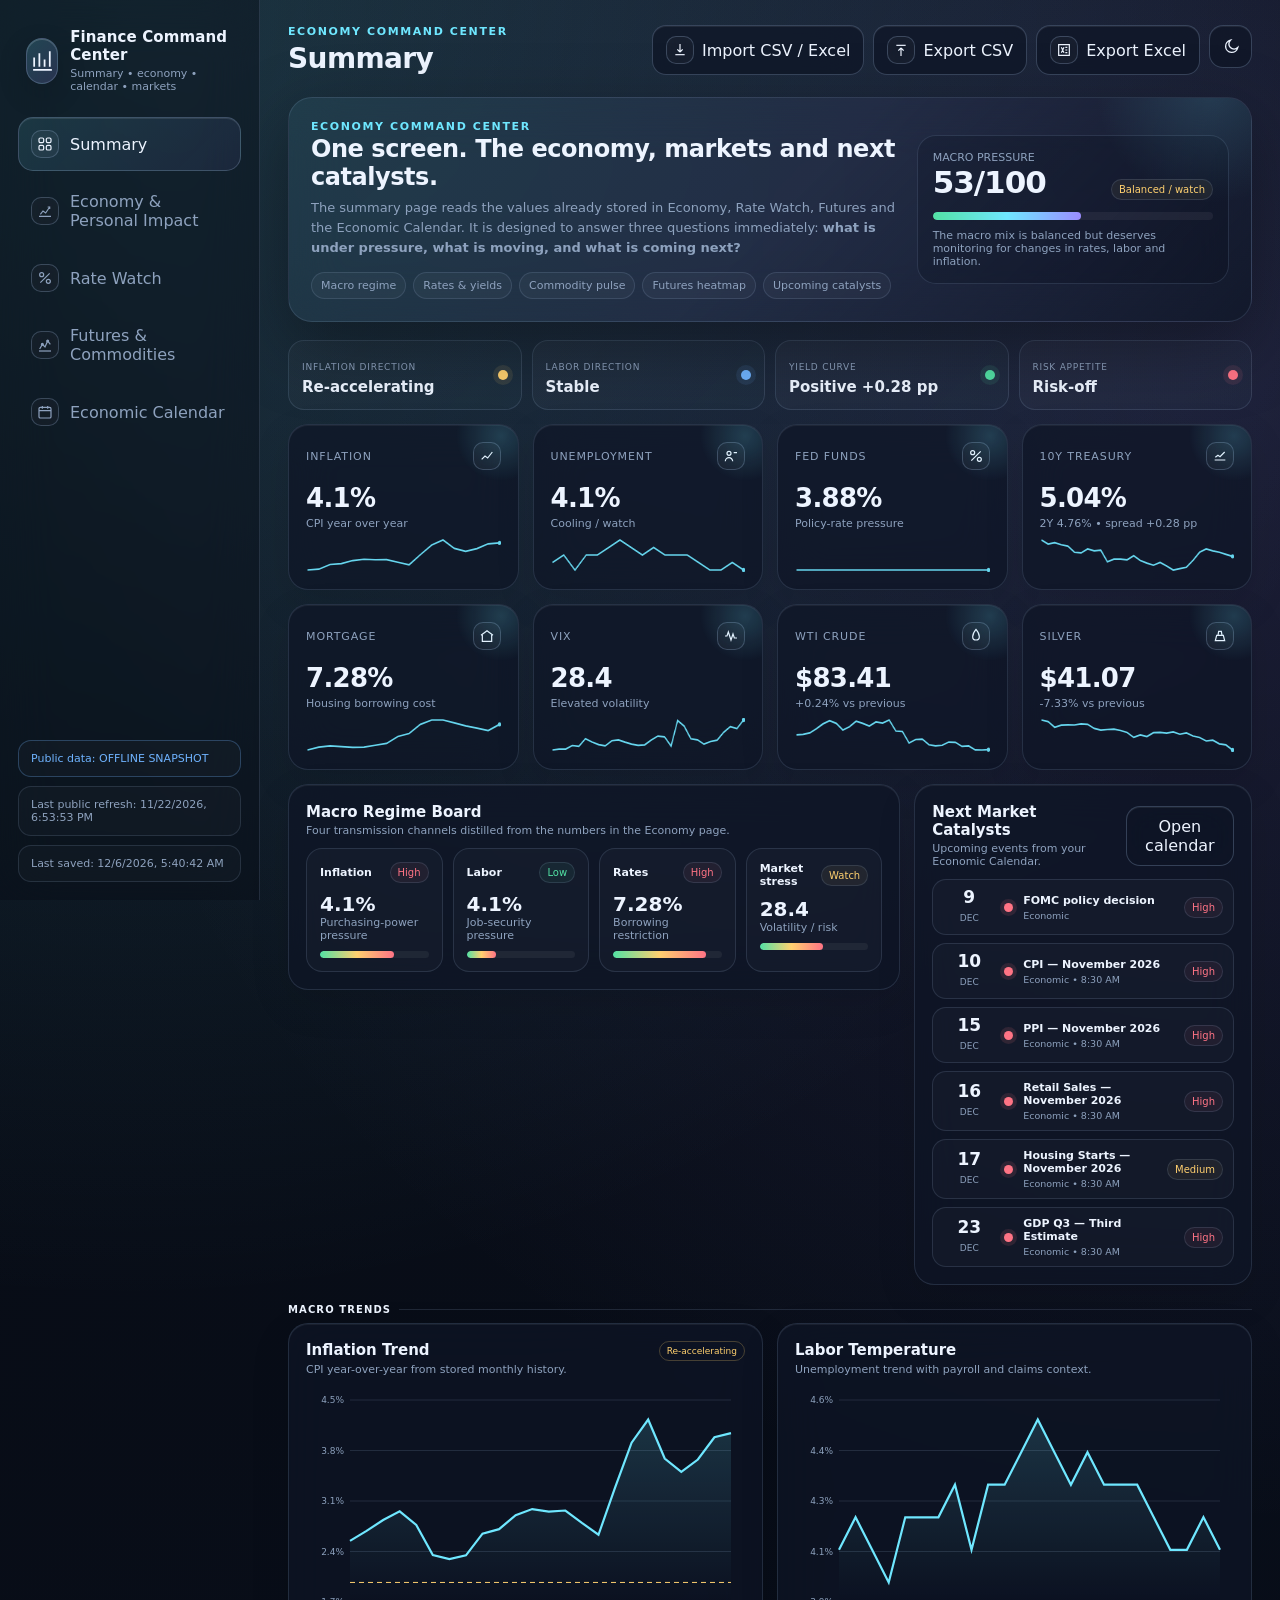
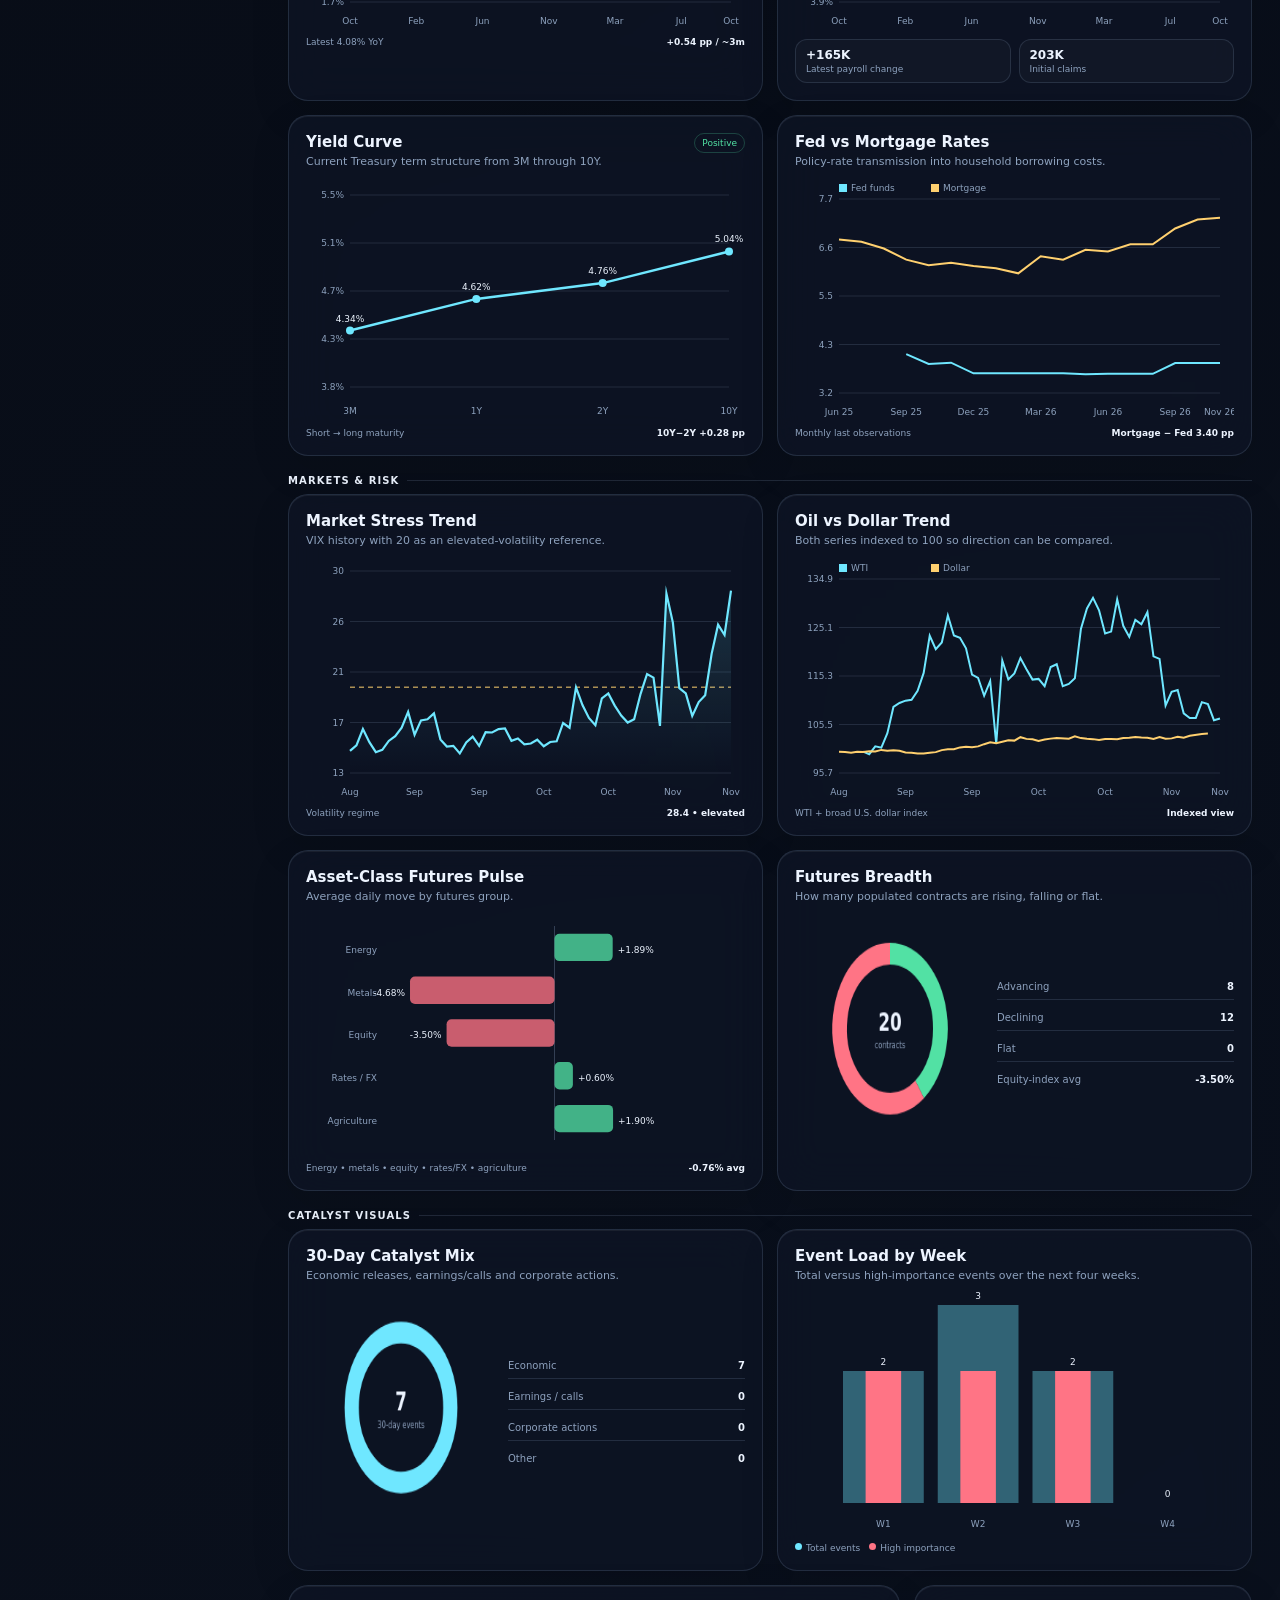
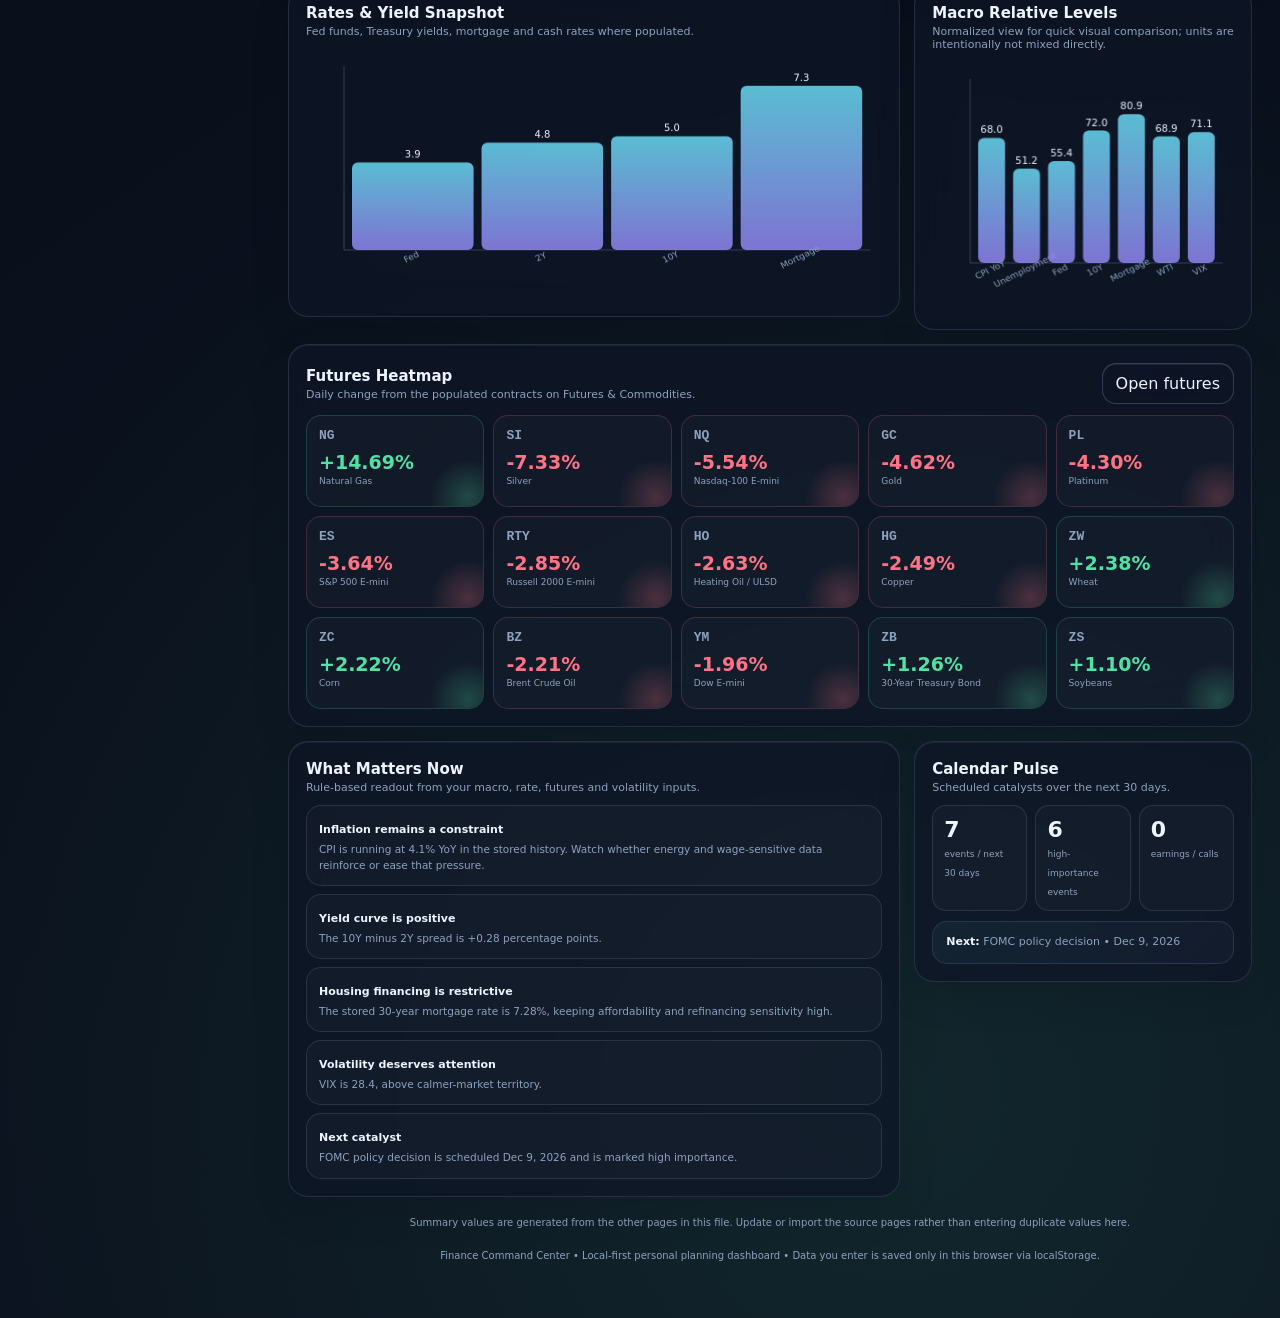
==== commit b0e16076: "chore: refresh dashboard data" ====
--- a/offline/Finance_Command_Center_Offline.html
+++ b/offline/Finance_Command_Center_Offline.html
@@ -46,7 +46,7 @@
 @media(max-width:1120px){.summary-plus-strip{grid-template-columns:repeat(2,minmax(0,1fr))}}@media(max-width:760px){.summary-plus-strip,.sp-grid,.sp-breadth-layout,.sp-trend-stats,.sp-metric-ribbon{grid-template-columns:1fr}.sp-chart{min-height:300px}.sp-chart canvas{height:225px}}
 
 </style>
-<script id="offline-public-data" type="application/json">{"economy": {"updated": "2026-11-21T18:31:30Z", "series": {"CPIAUCSL": {"id": "CPIAUCSL", "name": "Consumer Price Index", "date": "2026-10-01", "latest": 337.476, "previous": 336.298, "history": [{"date": "1991-10-01", "value": 137.2}, {"date": "1991-11-01", "value": 137.8}, {"date": "1991-12-01", "value": 138.2}, {"date": "1992-01-01", "value": 138.3}, {"date": "1992-02-01", "value": 138.6}, {"date": "1992-03-01", "value": 139.1}, {"date": "1992-04-01", "value": 139.4}, {"date": "1992-05-01", "value": 139.7}, {"date": "1992-06-01", "value": 140.1}, {"date": "1992-07-01", "value": 140.5}, {"date": "1992-08-01", "value": 140.8}, {"date": "1992-09-01", "value": 141.1}, {"date": "1992-10-01", "value": 141.7}, {"date": "1992-11-01", "value": 142.1}, {"date": "1992-12-01", "value": 142.3}, {"date": "1993-01-01", "value": 142.8}, {"date": "1993-02-01", "value": 143.1}, {"date": "1993-03-01", "value": 143.3}, {"date": "1993-04-01", "value": 143.8}, {"date": "1993-05-01", "value": 144.2}, {"date": "1993-06-01", "value": 144.3}, {"date": "1993-07-01", "value": 144.5}, {"date": "1993-08-01", "value": 144.8}, {"date": "1993-09-01", "value": 145.0}, {"date": "1993-10-01", "value": 145.6}, {"date": "1993-11-01", "value": 146.0}, {"date": "1993-12-01", "value": 146.3}, {"date": "1994-01-01", "value": 146.3}, {"date": "1994-02-01", "value": 146.7}, {"date": "1994-03-01", "value": 147.1}, {"date": "1994-04-01", "value": 147.2}, {"date": "1994-05-01", "value": 147.5}, {"date": "1994-06-01", "value": 147.9}, {"date": "1994-07-01", "value": 148.4}, {"date": "1994-08-01", "value": 149.0}, {"date": "1994-09-01", "value": 149.3}, {"date": "1994-10-01", "value": 149.4}, {"date": "1994-11-01", "value": 149.8}, {"date": "1994-12-01", "value": 150.1}, {"date": "1995-01-01", "value": 150.5}, {"date": "1995-02-01", "value": 150.9}, {"date": "1995-03-01", "value": 151.2}, {"date": "1995-04-01", "value": 151.8}, {"date": "1995-05-01", "value": 152.1}, {"date": "1995-06-01", "value": 152.4}, {"date": "1995-07-01", "value": 152.6}, {"date": "1995-08-01", "value": 152.9}, {"date": "1995-09-01", "value": 153.1}, {"date": "1995-10-01", "value": 153.5}, {"date": "1995-11-01", "value": 153.7}, {"date": "1995-12-01", "value": 153.9}, {"date": "1996-01-01", "value": 154.7}, {"date": "1996-02-01", "value": 155.0}, {"date": "1996-03-01", "value": 155.5}, {"date": "1996-04-01", "value": 156.1}, {"date": "1996-05-01", "value": 156.4}, {"date": "1996-06-01", "value": 156.7}, {"date": "1996-07-01", "value": 157.0}, {"date": "1996-08-01", "value": 157.2}, {"date": "1996-09-01", "value": 157.7}, {"date": "1996-10-01", "value": 158.2}, {"date": "1996-11-01", "value": 158.7}, {"date": "1996-12-01", "value": 159.1}, {"date": "1997-01-01", "value": 159.4}, {"date": "1997-02-01", "value": 159.7}, {"date": "1997-03-01", "value": 159.8}, {"date": "1997-04-01", "value": 159.9}, {"date": "1997-05-01", "value": 159.9}, {"date": "1997-06-01", "value": 160.2}, {"date": "1997-07-01", "value": 160.4}, {"date": "1997-08-01", "value": 160.8}, {"date": "1997-09-01", "value": 161.2}, {"date": "1997-10-01", "value": 161.5}, {"date": "1997-11-01", "value": 161.7}, {"date": "1997-12-01", "value": 161.8}, {"date": "1998-01-01", "value": 162.0}, {"date": "1998-02-01", "value": 162.0}, {"date": "1998-03-01", "value": 162.0}, {"date": "1998-04-01", "value": 162.2}, {"date": "1998-05-01", "value": 162.6}, {"date": "1998-06-01", "value": 162.8}, {"date": "1998-07-01", "value": 163.2}, {"date": "1998-08-01", "value": 163.4}, {"date": "1998-09-01", "value": 163.5}, {"date": "1998-10-01", "value": 163.9}, {"date": "1998-11-01", "value": 164.1}, {"date": "1998-12-01", "value": 164.4}, {"date": "1999-01-01", "value": 164.7}, {"date": "1999-02-01", "value": 164.7}, {"date": "1999-03-01", "value": 164.8}, {"date": "1999-04-01", "value": 165.9}, {"date": "1999-05-01", "value": 166.0}, {"date": "1999-06-01", "value": 166.0}, {"date": "1999-07-01", "value": 166.7}, {"date": "1999-08-01", "value": 167.1}, {"date": "1999-09-01", "value": 167.8}, {"date": "1999-10-01", "value": 168.1}, {"date": "1999-11-01", "value": 168.4}, {"date": "1999-12-01", "value": 168.8}, {"date": "2000-01-01", "value": 169.3}, {"date": "2000-02-01", "value": 170.0}, {"date": "2000-03-01", "value": 171.0}, {"date": "2000-04-01", "value": 170.9}, {"date": "2000-05-01", "value": 171.2}, {"date": "2000-06-01", "value": 172.2}, {"date": "2000-07-01", "value": 172.7}, {"date": "2000-08-01", "value": 172.7}, {"date": "2000-09-01", "value": 173.6}, {"date": "2000-10-01", "value": 173.9}, {"date": "2000-11-01", "value": 174.2}, {"date": "2000-12-01", "value": 174.6}, {"date": "2001-01-01", "value": 175.6}, {"date": "2001-02-01", "value": 176.0}, {"date": "2001-03-01", "value": 176.1}, {"date": "2001-04-01", "value": 176.4}, {"date": "2001-05-01", "value": 177.3}, {"date": "2001-06-01", "value": 177.7}, {"date": "2001-07-01", "value": 177.4}, {"date": "2001-08-01", "value": 177.4}, {"date": "2001-09-01", "value": 178.1}, {"date": "2001-10-01", "value": 177.6}, {"date": "2001-11-01", "value": 177.5}, {"date": "2001-12-01", "value": 177.4}, {"date": "2002-01-01", "value": 177.7}, {"date": "2002-02-01", "value": 178.0}, {"date": "2002-03-01", "value": 178.5}, {"date": "2002-04-01", "value": 179.3}, {"date": "2002-05-01", "value": 179.5}, {"date": "2002-06-01", "value": 179.6}, {"date": "2002-07-01", "value": 180.0}, {"date": "2002-08-01", "value": 180.5}, {"date": "2002-09-01", "value": 180.8}, {"date": "2002-10-01", "value": 181.2}, {"date": "2002-11-01", "value": 181.5}, {"date": "2002-12-01", "value": 181.8}, {"date": "2003-01-01", "value": 182.6}, {"date": "2003-02-01", "value": 183.6}, {"date": "2003-03-01", "value": 183.9}, {"date": "2003-04-01", "value": 183.2}, {"date": "2003-05-01", "value": 182.9}, {"date": "2003-06-01", "value": 183.1}, {"date": "2003-07-01", "value": 183.7}, {"date": "2003-08-01", "value": 184.5}, {"date": "2003-09-01", "value": 185.1}, {"date": "2003-10-01", "value": 184.9}, {"date": "2003-11-01", "value": 185.0}, {"date": "2003-12-01", "value": 185.5}, {"date": "2004-01-01", "value": 186.3}, {"date": "2004-02-01", "value": 186.7}, {"date": "2004-03-01", "value": 187.1}, {"date": "2004-04-01", "value": 187.4}, {"date": "2004-05-01", "value": 188.2}, {"date": "2004-06-01", "value": 188.9}, {"date": "2004-07-01", "value": 189.1}, {"date": "2004-08-01", "value": 189.2}, {"date": "2004-09-01", "value": 189.8}, {"date": "2004-10-01", "value": 190.8}, {"date": "2004-11-01", "value": 191.7}, {"date": "2004-12-01", "value": 191.7}, {"date": "2005-01-01", "value": 191.6}, {"date": "2005-02-01", "value": 192.4}, {"date": "2005-03-01", "value": 193.1}, {"date": "2005-04-01", "value": 193.7}, {"date": "2005-05-01", "value": 193.6}, {"date": "2005-06-01", "value": 193.7}, {"date": "2005-07-01", "value": 194.9}, {"date": "2005-08-01", "value": 196.1}, {"date": "2005-09-01", "value": 198.8}, {"date": "2005-10-01", "value": 199.1}, {"date": "2005-11-01", "value": 198.1}, {"date": "2005-12-01", "value": 198.1}, {"date": "2006-01-01", "value": 199.3}, {"date": "2006-02-01", "value": 199.4}, {"date": "2006-03-01", "value": 199.7}, {"date": "2006-04-01", "value": 200.7}, {"date": "2006-05-01", "value": 201.3}, {"date": "2006-06-01", "value": 201.8}, {"date": "2006-07-01", "value": 202.9}, {"date": "2006-08-01", "value": 203.8}, {"date": "2006-09-01", "value": 202.8}, {"date": "2006-10-01", "value": 201.9}, {"date": "2006-11-01", "value": 202.0}, {"date": "2006-12-01", "value": 203.1}, {"date": "2007-01-01", "value": 203.437}, {"date": "2007-02-01", "value": 204.226}, {"date": "2007-03-01", "value": 205.288}, {"date": "2007-04-01", "value": 205.904}, {"date": "2007-05-01", "value": 206.755}, {"date": "2007-06-01", "value": 207.234}, {"date": "2007-07-01", "value": 207.603}, {"date": "2007-08-01", "value": 207.667}, {"date": "2007-09-01", "value": 208.547}, {"date": "2007-10-01", "value": 209.19}, {"date": "2007-11-01", "value": 210.834}, {"date": "2007-12-01", "value": 211.445}, {"date": "2008-01-01", "value": 212.174}, {"date": "2008-02-01", "value": 212.687}, {"date": "2008-03-01", "value": 213.448}, {"date": "2008-04-01", "value": 213.942}, {"date": "2008-05-01", "value": 215.208}, {"date": "2008-06-01", "value": 217.463}, {"date": "2008-07-01", "value": 219.016}, {"date": "2008-08-01", "value": 218.69}, {"date": "2008-09-01", "value": 218.877}, {"date": "2008-10-01", "value": 216.995}, {"date": "2008-11-01", "value": 213.153}, {"date": "2008-12-01", "value": 211.398}, {"date": "2009-01-01", "value": 211.933}, {"date": "2009-02-01", "value": 212.705}, {"date": "2009-03-01", "value": 212.495}, {"date": "2009-04-01", "value": 212.709}, {"date": "2009-05-01", "value": 213.022}, {"date": "2009-06-01", "value": 214.79}, {"date": "2009-07-01", "value": 214.726}, {"date": "2009-08-01", "value": 215.445}, {"date": "2009-09-01", "value": 215.861}, {"date": "2009-10-01", "value": 216.509}, {"date": "2009-11-01", "value": 217.234}, {"date": "2009-12-01", "value": 217.347}, {"date": "2010-01-01", "value": 217.488}, {"date": "2010-02-01", "value": 217.281}, {"date": "2010-03-01", "value": 217.353}, {"date": "2010-04-01", "value": 217.403}, {"date": "2010-05-01", "value": 217.29}, {"date": "2010-06-01", "value": 217.199}, {"date": "2010-07-01", "value": 217.605}, {"date": "2010-08-01", "value": 217.923}, {"date": "2010-09-01", "value": 218.275}, {"date": "2010-10-01", "value": 219.035}, {"date": "2010-11-01", "value": 219.59}, {"date": "2010-12-01", "value": 220.472}, {"date": "2011-01-01", "value": 221.187}, {"date": "2011-02-01", "value": 221.898}, {"date": "2011-03-01", "value": 223.046}, {"date": "2011-04-01", "value": 224.093}, {"date": "2011-05-01", "value": 224.806}, {"date": "2011-06-01", "value": 224.806}, {"date": "2011-07-01", "value": 225.395}, {"date": "2011-08-01", "value": 226.106}, {"date": "2011-09-01", "value": 226.597}, {"date": "2011-10-01", "value": 226.75}, {"date": "2011-11-01", "value": 227.169}, {"date": "2011-12-01", "value": 227.223}, {"date": "2012-01-01", "value": 227.842}, {"date": "2012-02-01", "value": 228.329}, {"date": "2012-03-01", "value": 228.807}, {"date": "2012-04-01", "value": 229.187}, {"date": "2012-05-01", "value": 228.713}, {"date": "2012-06-01", "value": 228.524}, {"date": "2012-07-01", "value": 228.59}, {"date": "2012-08-01", "value": 229.918}, {"date": "2012-09-01", "value": 231.015}, {"date": "2012-10-01", "value": 231.638}, {"date": "2012-11-01", "value": 231.249}, {"date": "2012-12-01", "value": 231.221}, {"date": "2013-01-01", "value": 231.679}, {"date": "2013-02-01", "value": 232.937}, {"date": "2013-03-01", "value": 232.282}, {"date": "2013-04-01", "value": 231.797}, {"date": "2013-05-01", "value": 231.893}, {"date": "2013-06-01", "value": 232.445}, {"date": "2013-07-01", "value": 232.9}, {"date": "2013-08-01", "value": 233.456}, {"date": "2013-09-01", "value": 233.544}, {"date": "2013-10-01", "value": 233.669}, {"date": "2013-11-01", "value": 234.1}, {"date": "2013-12-01", "value": 234.719}, {"date": "2014-01-01", "value": 235.288}, {"date": "2014-02-01", "value": 235.547}, {"date": "2014-03-01", "value": 236.028}, {"date": "2014-04-01", "value": 236.468}, {"date": "2014-05-01", "value": 236.918}, {"date": "2014-06-01", "value": 237.231}, {"date": "2014-07-01", "value": 237.498}, {"date": "2014-08-01", "value": 237.46}, {"date": "2014-09-01", "value": 237.477}, {"date": "2014-10-01", "value": 237.43}, {"date": "2014-11-01", "value": 236.983}, {"date": "2014-12-01", "value": 236.252}, {"date": "2015-01-01", "value": 234.747}, {"date": "2015-02-01", "value": 235.342}, {"date": "2015-03-01", "value": 235.976}, {"date": "2015-04-01", "value": 236.222}, {"date": "2015-05-01", "value": 237.001}, {"date": "2015-06-01", "value": 237.657}, {"date": "2015-07-01", "value": 238.034}, {"date": "2015-08-01", "value": 238.033}, {"date": "2015-09-01", "value": 237.498}, {"date": "2015-10-01", "value": 237.733}, {"date": "2015-11-01", "value": 238.017}, {"date": "2015-12-01", "value": 237.761}, {"date": "2016-01-01", "value": 237.652}, {"date": "2016-02-01", "value": 237.336}, {"date": "2016-03-01", "value": 238.08}, {"date": "2016-04-01", "value": 238.992}, {"date": "2016-05-01", "value": 239.557}, {"date": "2016-06-01", "value": 240.222}, {"date": "2016-07-01", "value": 240.101}, {"date": "2016-08-01", "value": 240.545}, {"date": "2016-09-01", "value": 241.176}, {"date": "2016-10-01", "value": 241.741}, {"date": "2016-11-01", "value": 242.026}, {"date": "2016-12-01", "value": 242.637}, {"date": "2017-01-01", "value": 243.618}, {"date": "2017-02-01", "value": 244.006}, {"date": "2017-03-01", "value": 243.892}, {"date": "2017-04-01", "value": 244.193}, {"date": "2017-05-01", "value": 244.004}, {"date": "2017-06-01", "value": 244.163}, {"date": "2017-07-01", "value": 244.243}, {"date": "2017-08-01", "value": 245.183}, {"date": "2017-09-01", "value": 246.435}, {"date": "2017-10-01", "value": 246.626}, {"date": "2017-11-01", "value": 247.284}, {"date": "2017-12-01", "value": 247.805}, {"date": "2018-01-01", "value": 248.859}, {"date": "2018-02-01", "value": 249.529}, {"date": "2018-03-01", "value": 249.577}, {"date": "2018-04-01", "value": 250.227}, {"date": "2018-05-01", "value": 250.792}, {"date": "2018-06-01", "value": 251.018}, {"date": "2018-07-01", "value": 251.214}, {"date": "2018-08-01", "value": 251.663}, {"date": "2018-09-01", "value": 252.182}, {"date": "2018-10-01", "value": 252.772}, {"date": "2018-11-01", "value": 252.594}, {"date": "2018-12-01", "value": 252.767}, {"date": "2019-01-01", "value": 252.561}, {"date": "2019-02-01", "value": 253.319}, {"date": "2019-03-01", "value": 254.277}, {"date": "2019-04-01", "value": 255.233}, {"date": "2019-05-01", "value": 255.296}, {"date": "2019-06-01", "value": 255.213}, {"date": "2019-07-01", "value": 255.802}, {"date": "2019-08-01", "value": 256.036}, {"date": "2019-09-01", "value": 256.43}, {"date": "2019-10-01", "value": 257.155}, {"date": "2019-11-01", "value": 257.879}, {"date": "2019-12-01", "value": 258.63}, {"date": "2020-01-01", "value": 259.127}, {"date": "2020-02-01", "value": 259.25}, {"date": "2020-03-01", "value": 258.076}, {"date": "2020-04-01", "value": 256.032}, {"date": "2020-05-01", "value": 255.802}, {"date": "2020-06-01", "value": 257.042}, {"date": "2020-07-01", "value": 258.352}, {"date": "2020-08-01", "value": 259.316}, {"date": "2020-09-01", "value": 259.997}, {"date": "2020-10-01", "value": 260.319}, {"date": "2020-11-01", "value": 260.911}, {"date": "2020-12-01", "value": 262.045}, {"date": "2021-01-01", "value": 262.687}, {"date": "2021-02-01", "value": 263.579}, {"date": "2021-03-01", "value": 264.961}, {"date": "2021-04-01", "value": 266.614}, {"date": "2021-05-01", "value": 268.383}, {"date": "2021-06-01", "value": 270.654}, {"date": "2021-07-01", "value": 271.903}, {"date": "2021-08-01", "value": 272.676}, {"date": "2021-09-01", "value": 273.91}, {"date": "2021-10-01", "value": 276.55}, {"date": "2021-11-01", "value": 278.919}, {"date": "2021-12-01", "value": 280.845}, {"date": "2022-01-01", "value": 282.543}, {"date": "2022-02-01", "value": 284.5}, {"date": "2022-03-01", "value": 287.674}, {"date": "2022-04-01", "value": 288.561}, {"date": "2022-05-01", "value": 291.298}, {"date": "2022-06-01", "value": 294.957}, {"date": "2022-07-01", "value": 294.913}, {"date": "2022-08-01", "value": 295.097}, {"date": "2022-09-01", "value": 296.349}, {"date": "2022-10-01", "value": 298.007}, {"date": "2022-11-01", "value": 298.786}, {"date": "2022-12-01", "value": 298.832}, {"date": "2023-01-01", "value": 300.42}, {"date": "2023-02-01", "value": 301.45}, {"date": "2023-03-01", "value": 301.821}, {"date": "2023-04-01", "value": 302.845}, {"date": "2023-05-01", "value": 303.334}, {"date": "2023-06-01", "value": 304.014}, {"date": "2023-07-01", "value": 304.609}, {"date": "2023-08-01", "value": 306.082}, {"date": "2023-09-01", "value": 307.276}, {"date": "2023-10-01", "value": 307.696}, {"date": "2023-11-01", "value": 308.148}, {"date": "2023-12-01", "value": 308.741}, {"date": "2024-01-01", "value": 309.698}, {"date": "2024-02-01", "value": 310.967}, {"date": "2024-03-01", "value": 312.345}, {"date": "2024-04-01", "value": 313.023}, {"date": "2024-05-01", "value": 313.175}, {"date": "2024-06-01", "value": 313.044}, {"date": "2024-07-01", "value": 313.569}, {"date": "2024-08-01", "value": 314.062}, {"date": "2024-09-01", "value": 314.732}, {"date": "2024-10-01", "value": 315.631}, {"date": "2024-11-01", "value": 316.528}, {"date": "2024-12-01", "value": 317.604}, {"date": "2025-01-01", "value": 318.961}, {"date": "2025-02-01", "value": 319.679}, {"date": "2025-03-01", "value": 319.785}, {"date": "2025-04-01", "value": 320.302}, {"date": "2025-05-01", "value": 320.62}, {"date": "2025-06-01", "value": 321.435}, {"date": "2025-07-01", "value": 322.169}, {"date": "2025-08-01", "value": 323.291}, {"date": "2025-09-01", "value": 324.245}, {"date": "2025-11-01", "value": 325.063}, {"date": "2025-12-01", "value": 326.031}, {"date": "2026-01-01", "value": 326.588}, {"date": "2026-02-01", "value": 327.46}, {"date": "2026-03-01", "value": 330.293}, {"date": "2026-04-01", "value": 332.407}, {"date": "2026-05-01", "value": 333.979}, {"date": "2026-06-01", "value": 332.568}, {"date": "2026-07-01", "value": 332.813}, {"date": "2026-08-01", "value": 334.131}, {"date": "2026-09-01", "value": 336.298}, {"date": "2026-10-01", "value": 337.476}], "source": "https://fred.stlouisfed.org/graph/fredgraph.csv?id=CPIAUCSL", "lastChecked": "2026-11-21T18:31:27Z", "status": "current"}, "UNRATE": {"id": "UNRATE", "name": "Unemployment Rate", "date": "2026-10-01", "latest": 4.1, "previous": 4.2, "history": [{"date": "1991-10-01", "value": 7.0}, {"date": "1991-11-01", "value": 7.0}, {"date": "1991-12-01", "value": 7.3}, {"date": "1992-01-01", "value": 7.3}, {"date": "1992-02-01", "value": 7.4}, {"date": "1992-03-01", "value": 7.4}, {"date": "1992-04-01", "value": 7.4}, {"date": "1992-05-01", "value": 7.6}, {"date": "1992-06-01", "value": 7.8}, {"date": "1992-07-01", "value": 7.7}, {"date": "1992-08-01", "value": 7.6}, {"date": "1992-09-01", "value": 7.6}, {"date": "1992-10-01", "value": 7.3}, {"date": "1992-11-01", "value": 7.4}, {"date": "1992-12-01", "value": 7.4}, {"date": "1993-01-01", "value": 7.3}, {"date": "1993-02-01", "value": 7.1}, {"date": "1993-03-01", "value": 7.0}, {"date": "1993-04-01", "value": 7.1}, {"date": "1993-05-01", "value": 7.1}, {"date": "1993-06-01", "value": 7.0}, {"date": "1993-07-01", "value": 6.9}, {"date": "1993-08-01", "value": 6.8}, {"date": "1993-09-01", "value": 6.7}, {"date": "1993-10-01", "value": 6.8}, {"date": "1993-11-01", "value": 6.6}, {"date": "1993-12-01", "value": 6.5}, {"date": "1994-01-01", "value": 6.6}, {"date": "1994-02-01", "value": 6.6}, {"date": "1994-03-01", "value": 6.5}, {"date": "1994-04-01", "value": 6.4}, {"date": "1994-05-01", "value": 6.1}, {"date": "1994-06-01", "value": 6.1}, {"date": "1994-07-01", "value": 6.1}, {"date": "1994-08-01", "value": 6.0}, {"date": "1994-09-01", "value": 5.9}, {"date": "1994-10-01", "value": 5.8}, {"date": "1994-11-01", "value": 5.6}, {"date": "1994-12-01", "value": 5.5}, {"date": "1995-01-01", "value": 5.6}, {"date": "1995-02-01", "value": 5.4}, {"date": "1995-03-01", "value": 5.4}, {"date": "1995-04-01", "value": 5.8}, {"date": "1995-05-01", "value": 5.6}, {"date": "1995-06-01", "value": 5.6}, {"date": "1995-07-01", "value": 5.7}, {"date": "1995-08-01", "value": 5.7}, {"date": "1995-09-01", "value": 5.6}, {"date": "1995-10-01", "value": 5.5}, {"date": "1995-11-01", "value": 5.6}, {"date": "1995-12-01", "value": 5.6}, {"date": "1996-01-01", "value": 5.6}, {"date": "1996-02-01", "value": 5.5}, {"date": "1996-03-01", "value": 5.5}, {"date": "1996-04-01", "value": 5.6}, {"date": "1996-05-01", "value": 5.6}, {"date": "1996-06-01", "value": 5.3}, {"date": "1996-07-01", "value": 5.5}, {"date": "1996-08-01", "value": 5.1}, {"date": "1996-09-01", "value": 5.2}, {"date": "1996-10-01", "value": 5.2}, {"date": "1996-11-01", "value": 5.4}, {"date": "1996-12-01", "value": 5.4}, {"date": "1997-01-01", "value": 5.3}, {"date": "1997-02-01", "value": 5.2}, {"date": "1997-03-01", "value": 5.2}, {"date": "1997-04-01", "value": 5.1}, {"date": "1997-05-01", "value": 4.9}, {"date": "1997-06-01", "value": 5.0}, {"date": "1997-07-01", "value": 4.9}, {"date": "1997-08-01", "value": 4.8}, {"date": "1997-09-01", "value": 4.9}, {"date": "1997-10-01", "value": 4.7}, {"date": "1997-11-01", "value": 4.6}, {"date": "1997-12-01", "value": 4.7}, {"date": "1998-01-01", "value": 4.6}, {"date": "1998-02-01", "value": 4.6}, {"date": "1998-03-01", "value": 4.7}, {"date": "1998-04-01", "value": 4.3}, {"date": "1998-05-01", "value": 4.4}, {"date": "1998-06-01", "value": 4.5}, {"date": "1998-07-01", "value": 4.5}, {"date": "1998-08-01", "value": 4.5}, {"date": "1998-09-01", "value": 4.6}, {"date": "1998-10-01", "value": 4.5}, {"date": "1998-11-01", "value": 4.4}, {"date": "1998-12-01", "value": 4.4}, {"date": "1999-01-01", "value": 4.3}, {"date": "1999-02-01", "value": 4.4}, {"date": "1999-03-01", "value": 4.2}, {"date": "1999-04-01", "value": 4.3}, {"date": "1999-05-01", "value": 4.2}, {"date": "1999-06-01", "value": 4.3}, {"date": "1999-07-01", "value": 4.3}, {"date": "1999-08-01", "value": 4.2}, {"date": "1999-09-01", "value": 4.2}, {"date": "1999-10-01", "value": 4.1}, {"date": "1999-11-01", "value": 4.1}, {"date": "1999-12-01", "value": 4.0}, {"date": "2000-01-01", "value": 4.0}, {"date": "2000-02-01", "value": 4.1}, {"date": "2000-03-01", "value": 4.0}, {"date": "2000-04-01", "value": 3.8}, {"date": "2000-05-01", "value": 4.0}, {"date": "2000-06-01", "value": 4.0}, {"date": "2000-07-01", "value": 4.0}, {"date": "2000-08-01", "value": 4.1}, {"date": "2000-09-01", "value": 3.9}, {"date": "2000-10-01", "value": 3.9}, {"date": "2000-11-01", "value": 3.9}, {"date": "2000-12-01", "value": 3.9}, {"date": "2001-01-01", "value": 4.2}, {"date": "2001-02-01", "value": 4.2}, {"date": "2001-03-01", "value": 4.3}, {"date": "2001-04-01", "value": 4.4}, {"date": "2001-05-01", "value": 4.3}, {"date": "2001-06-01", "value": 4.5}, {"date": "2001-07-01", "value": 4.6}, {"date": "2001-08-01", "value": 4.9}, {"date": "2001-09-01", "value": 5.0}, {"date": "2001-10-01", "value": 5.3}, {"date": "2001-11-01", "value": 5.5}, {"date": "2001-12-01", "value": 5.7}, {"date": "2002-01-01", "value": 5.7}, {"date": "2002-02-01", "value": 5.7}, {"date": "2002-03-01", "value": 5.7}, {"date": "2002-04-01", "value": 5.9}, {"date": "2002-05-01", "value": 5.8}, {"date": "2002-06-01", "value": 5.8}, {"date": "2002-07-01", "value": 5.8}, {"date": "2002-08-01", "value": 5.7}, {"date": "2002-09-01", "value": 5.7}, {"date": "2002-10-01", "value": 5.7}, {"date": "2002-11-01", "value": 5.9}, {"date": "2002-12-01", "value": 6.0}, {"date": "2003-01-01", "value": 5.8}, {"date": "2003-02-01", "value": 5.9}, {"date": "2003-03-01", "value": 5.9}, {"date": "2003-04-01", "value": 6.0}, {"date": "2003-05-01", "value": 6.1}, {"date": "2003-06-01", "value": 6.3}, {"date": "2003-07-01", "value": 6.2}, {"date": "2003-08-01", "value": 6.1}, {"date": "2003-09-01", "value": 6.1}, {"date": "2003-10-01", "value": 6.0}, {"date": "2003-11-01", "value": 5.8}, {"date": "2003-12-01", "value": 5.7}, {"date": "2004-01-01", "value": 5.7}, {"date": "2004-02-01", "value": 5.6}, {"date": "2004-03-01", "value": 5.8}, {"date": "2004-04-01", "value": 5.6}, {"date": "2004-05-01", "value": 5.6}, {"date": "2004-06-01", "value": 5.6}, {"date": "2004-07-01", "value": 5.5}, {"date": "2004-08-01", "value": 5.4}, {"date": "2004-09-01", "value": 5.4}, {"date": "2004-10-01", "value": 5.5}, {"date": "2004-11-01", "value": 5.4}, {"date": "2004-12-01", "value": 5.4}, {"date": "2005-01-01", "value": 5.3}, {"date": "2005-02-01", "value": 5.4}, {"date": "2005-03-01", "value": 5.2}, {"date": "2005-04-01", "value": 5.2}, {"date": "2005-05-01", "value": 5.1}, {"date": "2005-06-01", "value": 5.0}, {"date": "2005-07-01", "value": 5.0}, {"date": "2005-08-01", "value": 4.9}, {"date": "2005-09-01", "value": 5.0}, {"date": "2005-10-01", "value": 5.0}, {"date": "2005-11-01", "value": 5.0}, {"date": "2005-12-01", "value": 4.9}, {"date": "2006-01-01", "value": 4.7}, {"date": "2006-02-01", "value": 4.8}, {"date": "2006-03-01", "value": 4.7}, {"date": "2006-04-01", "value": 4.7}, {"date": "2006-05-01", "value": 4.6}, {"date": "2006-06-01", "value": 4.6}, {"date": "2006-07-01", "value": 4.7}, {"date": "2006-08-01", "value": 4.7}, {"date": "2006-09-01", "value": 4.5}, {"date": "2006-10-01", "value": 4.4}, {"date": "2006-11-01", "value": 4.5}, {"date": "2006-12-01", "value": 4.4}, {"date": "2007-01-01", "value": 4.6}, {"date": "2007-02-01", "value": 4.5}, {"date": "2007-03-01", "value": 4.4}, {"date": "2007-04-01", "value": 4.5}, {"date": "2007-05-01", "value": 4.4}, {"date": "2007-06-01", "value": 4.6}, {"date": "2007-07-01", "value": 4.7}, {"date": "2007-08-01", "value": 4.6}, {"date": "2007-09-01", "value": 4.7}, {"date": "2007-10-01", "value": 4.7}, {"date": "2007-11-01", "value": 4.7}, {"date": "2007-12-01", "value": 5.0}, {"date": "2008-01-01", "value": 5.0}, {"date": "2008-02-01", "value": 4.9}, {"date": "2008-03-01", "value": 5.1}, {"date": "2008-04-01", "value": 5.0}, {"date": "2008-05-01", "value": 5.4}, {"date": "2008-06-01", "value": 5.6}, {"date": "2008-07-01", "value": 5.8}, {"date": "2008-08-01", "value": 6.1}, {"date": "2008-09-01", "value": 6.1}, {"date": "2008-10-01", "value": 6.5}, {"date": "2008-11-01", "value": 6.8}, {"date": "2008-12-01", "value": 7.3}, {"date": "2009-01-01", "value": 7.8}, {"date": "2009-02-01", "value": 8.3}, {"date": "2009-03-01", "value": 8.7}, {"date": "2009-04-01", "value": 9.0}, {"date": "2009-05-01", "value": 9.4}, {"date": "2009-06-01", "value": 9.5}, {"date": "2009-07-01", "value": 9.5}, {"date": "2009-08-01", "value": 9.6}, {"date": "2009-09-01", "value": 9.8}, {"date": "2009-10-01", "value": 10.0}, {"date": "2009-11-01", "value": 9.9}, {"date": "2009-12-01", "value": 9.9}, {"date": "2010-01-01", "value": 9.8}, {"date": "2010-02-01", "value": 9.8}, {"date": "2010-03-01", "value": 9.9}, {"date": "2010-04-01", "value": 9.9}, {"date": "2010-05-01", "value": 9.6}, {"date": "2010-06-01", "value": 9.4}, {"date": "2010-07-01", "value": 9.4}, {"date": "2010-08-01", "value": 9.5}, {"date": "2010-09-01", "value": 9.5}, {"date": "2010-10-01", "value": 9.4}, {"date": "2010-11-01", "value": 9.8}, {"date": "2010-12-01", "value": 9.3}, {"date": "2011-01-01", "value": 9.1}, {"date": "2011-02-01", "value": 9.0}, {"date": "2011-03-01", "value": 9.0}, {"date": "2011-04-01", "value": 9.1}, {"date": "2011-05-01", "value": 9.0}, {"date": "2011-06-01", "value": 9.1}, {"date": "2011-07-01", "value": 9.0}, {"date": "2011-08-01", "value": 9.0}, {"date": "2011-09-01", "value": 9.0}, {"date": "2011-10-01", "value": 8.8}, {"date": "2011-11-01", "value": 8.6}, {"date": "2011-12-01", "value": 8.5}, {"date": "2012-01-01", "value": 8.3}, {"date": "2012-02-01", "value": 8.3}, {"date": "2012-03-01", "value": 8.2}, {"date": "2012-04-01", "value": 8.2}, {"date": "2012-05-01", "value": 8.2}, {"date": "2012-06-01", "value": 8.2}, {"date": "2012-07-01", "value": 8.2}, {"date": "2012-08-01", "value": 8.1}, {"date": "2012-09-01", "value": 7.8}, {"date": "2012-10-01", "value": 7.8}, {"date": "2012-11-01", "value": 7.7}, {"date": "2012-12-01", "value": 7.9}, {"date": "2013-01-01", "value": 8.0}, {"date": "2013-02-01", "value": 7.7}, {"date": "2013-03-01", "value": 7.5}, {"date": "2013-04-01", "value": 7.6}, {"date": "2013-05-01", "value": 7.5}, {"date": "2013-06-01", "value": 7.5}, {"date": "2013-07-01", "value": 7.3}, {"date": "2013-08-01", "value": 7.2}, {"date": "2013-09-01", "value": 7.2}, {"date": "2013-10-01", "value": 7.2}, {"date": "2013-11-01", "value": 6.9}, {"date": "2013-12-01", "value": 6.7}, {"date": "2014-01-01", "value": 6.6}, {"date": "2014-02-01", "value": 6.7}, {"date": "2014-03-01", "value": 6.7}, {"date": "2014-04-01", "value": 6.2}, {"date": "2014-05-01", "value": 6.3}, {"date": "2014-06-01", "value": 6.1}, {"date": "2014-07-01", "value": 6.2}, {"date": "2014-08-01", "value": 6.1}, {"date": "2014-09-01", "value": 5.9}, {"date": "2014-10-01", "value": 5.7}, {"date": "2014-11-01", "value": 5.8}, {"date": "2014-12-01", "value": 5.6}, {"date": "2015-01-01", "value": 5.7}, {"date": "2015-02-01", "value": 5.5}, {"date": "2015-03-01", "value": 5.4}, {"date": "2015-04-01", "value": 5.4}, {"date": "2015-05-01", "value": 5.6}, {"date": "2015-06-01", "value": 5.3}, {"date": "2015-07-01", "value": 5.2}, {"date": "2015-08-01", "value": 5.1}, {"date": "2015-09-01", "value": 5.0}, {"date": "2015-10-01", "value": 5.0}, {"date": "2015-11-01", "value": 5.1}, {"date": "2015-12-01", "value": 5.0}, {"date": "2016-01-01", "value": 4.8}, {"date": "2016-02-01", "value": 4.9}, {"date": "2016-03-01", "value": 5.0}, {"date": "2016-04-01", "value": 5.1}, {"date": "2016-05-01", "value": 4.8}, {"date": "2016-06-01", "value": 4.9}, {"date": "2016-07-01", "value": 4.8}, {"date": "2016-08-01", "value": 4.9}, {"date": "2016-09-01", "value": 5.0}, {"date": "2016-10-01", "value": 4.9}, {"date": "2016-11-01", "value": 4.7}, {"date": "2016-12-01", "value": 4.7}, {"date": "2017-01-01", "value": 4.7}, {"date": "2017-02-01", "value": 4.6}, {"date": "2017-03-01", "value": 4.4}, {"date": "2017-04-01", "value": 4.4}, {"date": "2017-05-01", "value": 4.4}, {"date": "2017-06-01", "value": 4.3}, {"date": "2017-07-01", "value": 4.3}, {"date": "2017-08-01", "value": 4.4}, {"date": "2017-09-01", "value": 4.3}, {"date": "2017-10-01", "value": 4.2}, {"date": "2017-11-01", "value": 4.2}, {"date": "2017-12-01", "value": 4.1}, {"date": "2018-01-01", "value": 4.0}, {"date": "2018-02-01", "value": 4.1}, {"date": "2018-03-01", "value": 4.0}, {"date": "2018-04-01", "value": 4.0}, {"date": "2018-05-01", "value": 3.8}, {"date": "2018-06-01", "value": 4.0}, {"date": "2018-07-01", "value": 3.8}, {"date": "2018-08-01", "value": 3.8}, {"date": "2018-09-01", "value": 3.7}, {"date": "2018-10-01", "value": 3.8}, {"date": "2018-11-01", "value": 3.8}, {"date": "2018-12-01", "value": 3.9}, {"date": "2019-01-01", "value": 4.0}, {"date": "2019-02-01", "value": 3.8}, {"date": "2019-03-01", "value": 3.8}, {"date": "2019-04-01", "value": 3.7}, {"date": "2019-05-01", "value": 3.6}, {"date": "2019-06-01", "value": 3.6}, {"date": "2019-07-01", "value": 3.7}, {"date": "2019-08-01", "value": 3.6}, {"date": "2019-09-01", "value": 3.5}, {"date": "2019-10-01", "value": 3.6}, {"date": "2019-11-01", "value": 3.6}, {"date": "2019-12-01", "value": 3.6}, {"date": "2020-01-01", "value": 3.6}, {"date": "2020-02-01", "value": 3.5}, {"date": "2020-03-01", "value": 4.4}, {"date": "2020-04-01", "value": 14.8}, {"date": "2020-05-01", "value": 13.2}, {"date": "2020-06-01", "value": 11.0}, {"date": "2020-07-01", "value": 10.2}, {"date": "2020-08-01", "value": 8.4}, {"date": "2020-09-01", "value": 7.8}, {"date": "2020-10-01", "value": 6.9}, {"date": "2020-11-01", "value": 6.7}, {"date": "2020-12-01", "value": 6.7}, {"date": "2021-01-01", "value": 6.4}, {"date": "2021-02-01", "value": 6.2}, {"date": "2021-03-01", "value": 6.1}, {"date": "2021-04-01", "value": 6.1}, {"date": "2021-05-01", "value": 5.8}, {"date": "2021-06-01", "value": 5.9}, {"date": "2021-07-01", "value": 5.4}, {"date": "2021-08-01", "value": 5.1}, {"date": "2021-09-01", "value": 4.7}, {"date": "2021-10-01", "value": 4.5}, {"date": "2021-11-01", "value": 4.1}, {"date": "2021-12-01", "value": 3.9}, {"date": "2022-01-01", "value": 4.0}, {"date": "2022-02-01", "value": 3.9}, {"date": "2022-03-01", "value": 3.7}, {"date": "2022-04-01", "value": 3.7}, {"date": "2022-05-01", "value": 3.6}, {"date": "2022-06-01", "value": 3.6}, {"date": "2022-07-01", "value": 3.5}, {"date": "2022-08-01", "value": 3.6}, {"date": "2022-09-01", "value": 3.5}, {"date": "2022-10-01", "value": 3.6}, {"date": "2022-11-01", "value": 3.6}, {"date": "2022-12-01", "value": 3.5}, {"date": "2023-01-01", "value": 3.5}, {"date": "2023-02-01", "value": 3.6}, {"date": "2023-03-01", "value": 3.5}, {"date": "2023-04-01", "value": 3.4}, {"date": "2023-05-01", "value": 3.6}, {"date": "2023-06-01", "value": 3.6}, {"date": "2023-07-01", "value": 3.5}, {"date": "2023-08-01", "value": 3.7}, {"date": "2023-09-01", "value": 3.7}, {"date": "2023-10-01", "value": 3.9}, {"date": "2023-11-01", "value": 3.7}, {"date": "2023-12-01", "value": 3.8}, {"date": "2024-01-01", "value": 3.7}, {"date": "2024-02-01", "value": 3.9}, {"date": "2024-03-01", "value": 3.9}, {"date": "2024-04-01", "value": 3.9}, {"date": "2024-05-01", "value": 3.9}, {"date": "2024-06-01", "value": 4.1}, {"date": "2024-07-01", "value": 4.2}, {"date": "2024-08-01", "value": 4.2}, {"date": "2024-09-01", "value": 4.1}, {"date": "2024-10-01", "value": 4.1}, {"date": "2024-11-01", "value": 4.2}, {"date": "2024-12-01", "value": 4.1}, {"date": "2025-01-01", "value": 4.0}, {"date": "2025-02-01", "value": 4.2}, {"date": "2025-03-01", "value": 4.2}, {"date": "2025-04-01", "value": 4.2}, {"date": "2025-05-01", "value": 4.3}, {"date": "2025-06-01", "value": 4.1}, {"date": "2025-07-01", "value": 4.3}, {"date": "2025-08-01", "value": 4.3}, {"date": "2025-09-01", "value": 4.4}, {"date": "2025-11-01", "value": 4.5}, {"date": "2025-12-01", "value": 4.4}, {"date": "2026-01-01", "value": 4.3}, {"date": "2026-02-01", "value": 4.4}, {"date": "2026-03-01", "value": 4.3}, {"date": "2026-04-01", "value": 4.3}, {"date": "2026-05-01", "value": 4.3}, {"date": "2026-06-01", "value": 4.2}, {"date": "2026-07-01", "value": 4.1}, {"date": "2026-08-01", "value": 4.1}, {"date": "2026-09-01", "value": 4.2}, {"date": "2026-10-01", "value": 4.1}], "source": "https://fred.stlouisfed.org/graph/fredgraph.csv?id=UNRATE", "lastChecked": "2026-11-21T18:31:27Z", "status": "current"}, "PAYEMS": {"id": "PAYEMS", "name": "Total Nonfarm Payrolls", "date": "2026-10-01", "latest": 159293.0, "previous": 159128.0, "history": [{"date": "1991-11-01", "value": 108300.0}, {"date": "1991-12-01", "value": 108330.0}, {"date": "1992-01-01", "value": 108365.0}, {"date": "1992-02-01", "value": 108312.0}, {"date": "1992-03-01", "value": 108367.0}, {"date": "1992-04-01", "value": 108516.0}, {"date": "1992-05-01", "value": 108646.0}, {"date": "1992-06-01", "value": 108706.0}, {"date": "1992-07-01", "value": 108793.0}, {"date": "1992-08-01", "value": 108916.0}, {"date": "1992-09-01", "value": 108951.0}, {"date": "1992-10-01", "value": 109139.0}, {"date": "1992-11-01", "value": 109283.0}, {"date": "1992-12-01", "value": 109502.0}, {"date": "1993-01-01", "value": 109790.0}, {"date": "1993-02-01", "value": 110047.0}, {"date": "1993-03-01", "value": 110004.0}, {"date": "1993-04-01", "value": 110300.0}, {"date": "1993-05-01", "value": 110571.0}, {"date": "1993-06-01", "value": 110742.0}, {"date": "1993-07-01", "value": 111054.0}, {"date": "1993-08-01", "value": 111200.0}, {"date": "1993-09-01", "value": 111448.0}, {"date": "1993-10-01", "value": 111734.0}, {"date": "1993-11-01", "value": 111987.0}, {"date": "1993-12-01", "value": 112325.0}, {"date": "1994-01-01", "value": 112601.0}, {"date": "1994-02-01", "value": 112782.0}, {"date": "1994-03-01", "value": 113245.0}, {"date": "1994-04-01", "value": 113589.0}, {"date": "1994-05-01", "value": 113922.0}, {"date": "1994-06-01", "value": 114239.0}, {"date": "1994-07-01", "value": 114608.0}, {"date": "1994-08-01", "value": 114902.0}, {"date": "1994-09-01", "value": 115246.0}, {"date": "1994-10-01", "value": 115457.0}, {"date": "1994-11-01", "value": 115867.0}, {"date": "1994-12-01", "value": 116174.0}, {"date": "1995-01-01", "value": 116505.0}, {"date": "1995-02-01", "value": 116694.0}, {"date": "1995-03-01", "value": 116908.0}, {"date": "1995-04-01", "value": 117066.0}, {"date": "1995-05-01", "value": 117046.0}, {"date": "1995-06-01", "value": 117291.0}, {"date": "1995-07-01", "value": 117382.0}, {"date": "1995-08-01", "value": 117646.0}, {"date": "1995-09-01", "value": 117873.0}, {"date": "1995-10-01", "value": 118026.0}, {"date": "1995-11-01", "value": 118165.0}, {"date": "1995-12-01", "value": 118325.0}, {"date": "1996-01-01", "value": 118317.0}, {"date": "1996-02-01", "value": 118738.0}, {"date": "1996-03-01", "value": 118992.0}, {"date": "1996-04-01", "value": 119158.0}, {"date": "1996-05-01", "value": 119497.0}, {"date": "1996-06-01", "value": 119770.0}, {"date": "1996-07-01", "value": 120019.0}, {"date": "1996-08-01", "value": 120198.0}, {"date": "1996-09-01", "value": 120400.0}, {"date": "1996-10-01", "value": 120665.0}, {"date": "1996-11-01", "value": 120947.0}, {"date": "1996-12-01", "value": 121143.0}, {"date": "1997-01-01", "value": 121356.0}, {"date": "1997-02-01", "value": 121673.0}, {"date": "1997-03-01", "value": 121991.0}, {"date": "1997-04-01", "value": 122289.0}, {"date": "1997-05-01", "value": 122560.0}, {"date": "1997-06-01", "value": 122816.0}, {"date": "1997-07-01", "value": 123114.0}, {"date": "1997-08-01", "value": 123087.0}, {"date": "1997-09-01", "value": 123575.0}, {"date": "1997-10-01", "value": 123924.0}, {"date": "1997-11-01", "value": 124225.0}, {"date": "1997-12-01", "value": 124549.0}, {"date": "1998-01-01", "value": 124806.0}, {"date": "1998-02-01", "value": 125017.0}, {"date": "1998-03-01", "value": 125165.0}, {"date": "1998-04-01", "value": 125445.0}, {"date": "1998-05-01", "value": 125845.0}, {"date": "1998-06-01", "value": 126076.0}, {"date": "1998-07-01", "value": 126212.0}, {"date": "1998-08-01", "value": 126546.0}, {"date": "1998-09-01", "value": 126744.0}, {"date": "1998-10-01", "value": 126949.0}, {"date": "1998-11-01", "value": 127222.0}, {"date": "1998-12-01", "value": 127595.0}, {"date": "1999-01-01", "value": 127699.0}, {"date": "1999-02-01", "value": 128117.0}, {"date": "1999-03-01", "value": 128234.0}, {"date": "1999-04-01", "value": 128595.0}, {"date": "1999-05-01", "value": 128813.0}, {"date": "1999-06-01", "value": 129084.0}, {"date": "1999-07-01", "value": 129422.0}, {"date": "1999-08-01", "value": 129572.0}, {"date": "1999-09-01", "value": 129771.0}, {"date": "1999-10-01", "value": 130178.0}, {"date": "1999-11-01", "value": 130466.0}, {"date": "1999-12-01", "value": 130783.0}, {"date": "2000-01-01", "value": 131011.0}, {"date": "2000-02-01", "value": 131120.0}, {"date": "2000-03-01", "value": 131604.0}, {"date": "2000-04-01", "value": 131884.0}, {"date": "2000-05-01", "value": 132105.0}, {"date": "2000-06-01", "value": 132063.0}, {"date": "2000-07-01", "value": 132228.0}, {"date": "2000-08-01", "value": 132234.0}, {"date": "2000-09-01", "value": 132337.0}, {"date": "2000-10-01", "value": 132352.0}, {"date": "2000-11-01", "value": 132556.0}, {"date": "2000-12-01", "value": 132716.0}, {"date": "2001-01-01", "value": 132703.0}, {"date": "2001-02-01", "value": 132788.0}, {"date": "2001-03-01", "value": 132751.0}, {"date": "2001-04-01", "value": 132458.0}, {"date": "2001-05-01", "value": 132408.0}, {"date": "2001-06-01", "value": 132300.0}, {"date": "2001-07-01", "value": 132172.0}, {"date": "2001-08-01", "value": 132021.0}, {"date": "2001-09-01", "value": 131763.0}, {"date": "2001-10-01", "value": 131452.0}, {"date": "2001-11-01", "value": 131144.0}, {"date": "2001-12-01", "value": 130983.0}, {"date": "2002-01-01", "value": 130859.0}, {"date": "2002-02-01", "value": 130737.0}, {"date": "2002-03-01", "value": 130722.0}, {"date": "2002-04-01", "value": 130616.0}, {"date": "2002-05-01", "value": 130632.0}, {"date": "2002-06-01", "value": 130674.0}, {"date": "2002-07-01", "value": 130584.0}, {"date": "2002-08-01", "value": 130581.0}, {"date": "2002-09-01", "value": 130502.0}, {"date": "2002-10-01", "value": 130617.0}, {"date": "2002-11-01", "value": 130616.0}, {"date": "2002-12-01", "value": 130465.0}, {"date": "2003-01-01", "value": 130573.0}, {"date": "2003-02-01", "value": 130441.0}, {"date": "2003-03-01", "value": 130235.0}, {"date": "2003-04-01", "value": 130173.0}, {"date": "2003-05-01", "value": 130197.0}, {"date": "2003-06-01", "value": 130186.0}, {"date": "2003-07-01", "value": 130184.0}, {"date": "2003-08-01", "value": 130153.0}, {"date": "2003-09-01", "value": 130252.0}, {"date": "2003-10-01", "value": 130439.0}, {"date": "2003-11-01", "value": 130480.0}, {"date": "2003-12-01", "value": 130589.0}, {"date": "2004-01-01", "value": 130756.0}, {"date": "2004-02-01", "value": 130821.0}, {"date": "2004-03-01", "value": 131140.0}, {"date": "2004-04-01", "value": 131412.0}, {"date": "2004-05-01", "value": 131697.0}, {"date": "2004-06-01", "value": 131794.0}, {"date": "2004-07-01", "value": 131854.0}, {"date": "2004-08-01", "value": 131939.0}, {"date": "2004-09-01", "value": 132089.0}, {"date": "2004-10-01", "value": 132429.0}, {"date": "2004-11-01", "value": 132503.0}, {"date": "2004-12-01", "value": 132630.0}, {"date": "2005-01-01", "value": 132781.0}, {"date": "2005-02-01", "value": 133034.0}, {"date": "2005-03-01", "value": 133154.0}, {"date": "2005-04-01", "value": 133520.0}, {"date": "2005-05-01", "value": 133689.0}, {"date": "2005-06-01", "value": 133948.0}, {"date": "2005-07-01", "value": 134300.0}, {"date": "2005-08-01", "value": 134502.0}, {"date": "2005-09-01", "value": 134552.0}, {"date": "2005-10-01", "value": 134641.0}, {"date": "2005-11-01", "value": 134997.0}, {"date": "2005-12-01", "value": 135159.0}, {"date": "2006-01-01", "value": 135427.0}, {"date": "2006-02-01", "value": 135733.0}, {"date": "2006-03-01", "value": 136038.0}, {"date": "2006-04-01", "value": 136210.0}, {"date": "2006-05-01", "value": 136249.0}, {"date": "2006-06-01", "value": 136337.0}, {"date": "2006-07-01", "value": 136529.0}, {"date": "2006-08-01", "value": 136692.0}, {"date": "2006-09-01", "value": 136826.0}, {"date": "2006-10-01", "value": 136843.0}, {"date": "2006-11-01", "value": 137060.0}, {"date": "2006-12-01", "value": 137249.0}, {"date": "2007-01-01", "value": 137472.0}, {"date": "2007-02-01", "value": 137560.0}, {"date": "2007-03-01", "value": 137784.0}, {"date": "2007-04-01", "value": 137847.0}, {"date": "2007-05-01", "value": 137992.0}, {"date": "2007-06-01", "value": 138070.0}, {"date": "2007-07-01", "value": 138044.0}, {"date": "2007-08-01", "value": 138013.0}, {"date": "2007-09-01", "value": 138099.0}, {"date": "2007-10-01", "value": 138175.0}, {"date": "2007-11-01", "value": 138290.0}, {"date": "2007-12-01", "value": 138395.0}, {"date": "2008-01-01", "value": 138391.0}, {"date": "2008-02-01", "value": 138329.0}, {"date": "2008-03-01", "value": 138259.0}, {"date": "2008-04-01", "value": 138040.0}, {"date": "2008-05-01", "value": 137851.0}, {"date": "2008-06-01", "value": 137700.0}, {"date": "2008-07-01", "value": 137497.0}, {"date": "2008-08-01", "value": 137211.0}, {"date": "2008-09-01", "value": 136760.0}, {"date": "2008-10-01", "value": 136291.0}, {"date": "2008-11-01", "value": 135541.0}, {"date": "2008-12-01", "value": 134847.0}, {"date": "2009-01-01", "value": 134079.0}, {"date": "2009-02-01", "value": 133318.0}, {"date": "2009-03-01", "value": 132494.0}, {"date": "2009-04-01", "value": 131822.0}, {"date": "2009-05-01", "value": 131466.0}, {"date": "2009-06-01", "value": 131008.0}, {"date": "2009-07-01", "value": 130662.0}, {"date": "2009-08-01", "value": 130472.0}, {"date": "2009-09-01", "value": 130246.0}, {"date": "2009-10-01", "value": 130061.0}, {"date": "2009-11-01", "value": 130057.0}, {"date": "2009-12-01", "value": 129808.0}, {"date": "2010-01-01", "value": 129802.0}, {"date": "2010-02-01", "value": 129706.0}, {"date": "2010-03-01", "value": 129866.0}, {"date": "2010-04-01", "value": 130120.0}, {"date": "2010-05-01", "value": 130642.0}, {"date": "2010-06-01", "value": 130510.0}, {"date": "2010-07-01", "value": 130415.0}, {"date": "2010-08-01", "value": 130415.0}, {"date": "2010-09-01", "value": 130341.0}, {"date": "2010-10-01", "value": 130620.0}, {"date": "2010-11-01", "value": 130749.0}, {"date": "2010-12-01", "value": 130830.0}, {"date": "2011-01-01", "value": 130837.0}, {"date": "2011-02-01", "value": 131057.0}, {"date": "2011-03-01", "value": 131283.0}, {"date": "2011-04-01", "value": 131597.0}, {"date": "2011-05-01", "value": 131703.0}, {"date": "2011-06-01", "value": 131931.0}, {"date": "2011-07-01", "value": 131992.0}, {"date": "2011-08-01", "value": 132125.0}, {"date": "2011-09-01", "value": 132344.0}, {"date": "2011-10-01", "value": 132553.0}, {"date": "2011-11-01", "value": 132690.0}, {"date": "2011-12-01", "value": 132888.0}, {"date": "2012-01-01", "value": 133246.0}, {"date": "2012-02-01", "value": 133509.0}, {"date": "2012-03-01", "value": 133748.0}, {"date": "2012-04-01", "value": 133825.0}, {"date": "2012-05-01", "value": 133932.0}, {"date": "2012-06-01", "value": 134013.0}, {"date": "2012-07-01", "value": 134157.0}, {"date": "2012-08-01", "value": 134339.0}, {"date": "2012-09-01", "value": 134517.0}, {"date": "2012-10-01", "value": 134669.0}, {"date": "2012-11-01", "value": 134825.0}, {"date": "2012-12-01", "value": 135074.0}, {"date": "2013-01-01", "value": 135257.0}, {"date": "2013-02-01", "value": 135546.0}, {"date": "2013-03-01", "value": 135689.0}, {"date": "2013-04-01", "value": 135873.0}, {"date": "2013-05-01", "value": 136096.0}, {"date": "2013-06-01", "value": 136279.0}, {"date": "2013-07-01", "value": 136391.0}, {"date": "2013-08-01", "value": 136646.0}, {"date": "2013-09-01", "value": 136821.0}, {"date": "2013-10-01", "value": 137041.0}, {"date": "2013-11-01", "value": 137317.0}, {"date": "2013-12-01", "value": 137372.0}, {"date": "2014-01-01", "value": 137561.0}, {"date": "2014-02-01", "value": 137712.0}, {"date": "2014-03-01", "value": 137985.0}, {"date": "2014-04-01", "value": 138298.0}, {"date": "2014-05-01", "value": 138513.0}, {"date": "2014-06-01", "value": 138849.0}, {"date": "2014-07-01", "value": 139072.0}, {"date": "2014-08-01", "value": 139269.0}, {"date": "2014-09-01", "value": 139563.0}, {"date": "2014-10-01", "value": 139798.0}, {"date": "2014-11-01", "value": 140089.0}, {"date": "2014-12-01", "value": 140364.0}, {"date": "2015-01-01", "value": 140568.0}, {"date": "2015-02-01", "value": 140827.0}, {"date": "2015-03-01", "value": 140923.0}, {"date": "2015-04-01", "value": 141196.0}, {"date": "2015-05-01", "value": 141538.0}, {"date": "2015-06-01", "value": 141709.0}, {"date": "2015-07-01", "value": 141991.0}, {"date": "2015-08-01", "value": 142125.0}, {"date": "2015-09-01", "value": 142275.0}, {"date": "2015-10-01", "value": 142579.0}, {"date": "2015-11-01", "value": 142808.0}, {"date": "2015-12-01", "value": 143077.0}, {"date": "2016-01-01", "value": 143210.0}, {"date": "2016-02-01", "value": 143406.0}, {"date": "2016-03-01", "value": 143662.0}, {"date": "2016-04-01", "value": 143854.0}, {"date": "2016-05-01", "value": 143900.0}, {"date": "2016-06-01", "value": 144147.0}, {"date": "2016-07-01", "value": 144520.0}, {"date": "2016-08-01", "value": 144661.0}, {"date": "2016-09-01", "value": 144967.0}, {"date": "2016-10-01", "value": 145065.0}, {"date": "2016-11-01", "value": 145183.0}, {"date": "2016-12-01", "value": 145408.0}, {"date": "2017-01-01", "value": 145628.0}, {"date": "2017-02-01", "value": 145846.0}, {"date": "2017-03-01", "value": 145970.0}, {"date": "2017-04-01", "value": 146175.0}, {"date": "2017-05-01", "value": 146380.0}, {"date": "2017-06-01", "value": 146583.0}, {"date": "2017-07-01", "value": 146772.0}, {"date": "2017-08-01", "value": 146919.0}, {"date": "2017-09-01", "value": 147008.0}, {"date": "2017-10-01", "value": 147149.0}, {"date": "2017-11-01", "value": 147372.0}, {"date": "2017-12-01", "value": 147523.0}, {"date": "2018-01-01", "value": 147660.0}, {"date": "2018-02-01", "value": 148054.0}, {"date": "2018-03-01", "value": 148280.0}, {"date": "2018-04-01", "value": 148420.0}, {"date": "2018-05-01", "value": 148742.0}, {"date": "2018-06-01", "value": 148960.0}, {"date": "2018-07-01", "value": 149020.0}, {"date": "2018-08-01", "value": 149277.0}, {"date": "2018-09-01", "value": 149358.0}, {"date": "2018-10-01", "value": 149527.0}, {"date": "2018-11-01", "value": 149617.0}, {"date": "2018-12-01", "value": 149809.0}, {"date": "2019-01-01", "value": 150060.0}, {"date": "2019-02-01", "value": 150067.0}, {"date": "2019-03-01", "value": 150295.0}, {"date": "2019-04-01", "value": 150591.0}, {"date": "2019-05-01", "value": 150618.0}, {"date": "2019-06-01", "value": 150838.0}, {"date": "2019-07-01", "value": 150937.0}, {"date": "2019-08-01", "value": 151169.0}, {"date": "2019-09-01", "value": 151365.0}, {"date": "2019-10-01", "value": 151460.0}, {"date": "2019-11-01", "value": 151667.0}, {"date": "2019-12-01", "value": 151794.0}, {"date": "2020-01-01", "value": 152031.0}, {"date": "2020-02-01", "value": 152293.0}, {"date": "2020-03-01", "value": 150895.0}, {"date": "2020-04-01", "value": 130426.0}, {"date": "2020-05-01", "value": 133040.0}, {"date": "2020-06-01", "value": 137671.0}, {"date": "2020-07-01", "value": 139255.0}, {"date": "2020-08-01", "value": 140821.0}, {"date": "2020-09-01", "value": 141770.0}, {"date": "2020-10-01", "value": 142460.0}, {"date": "2020-11-01", "value": 142733.0}, {"date": "2020-12-01", "value": 142548.0}, {"date": "2021-01-01", "value": 142863.0}, {"date": "2021-02-01", "value": 143380.0}, {"date": "2021-03-01", "value": 144232.0}, {"date": "2021-04-01", "value": 144587.0}, {"date": "2021-05-01", "value": 145065.0}, {"date": "2021-06-01", "value": 145820.0}, {"date": "2021-07-01", "value": 146762.0}, {"date": "2021-08-01", "value": 147314.0}, {"date": "2021-09-01", "value": 147771.0}, {"date": "2021-10-01", "value": 148572.0}, {"date": "2021-11-01", "value": 149230.0}, {"date": "2021-12-01", "value": 149816.0}, {"date": "2022-01-01", "value": 150006.0}, {"date": "2022-02-01", "value": 150825.0}, {"date": "2022-03-01", "value": 151315.0}, {"date": "2022-04-01", "value": 151623.0}, {"date": "2022-05-01", "value": 151924.0}, {"date": "2022-06-01", "value": 152358.0}, {"date": "2022-07-01", "value": 153072.0}, {"date": "2022-08-01", "value": 153362.0}, {"date": "2022-09-01", "value": 153582.0}, {"date": "2022-10-01", "value": 153939.0}, {"date": "2022-11-01", "value": 154242.0}, {"date": "2022-12-01", "value": 154342.0}, {"date": "2023-01-01", "value": 154776.0}, {"date": "2023-02-01", "value": 155066.0}, {"date": "2023-03-01", "value": 155134.0}, {"date": "2023-04-01", "value": 155375.0}, {"date": "2023-05-01", "value": 155655.0}, {"date": "2023-06-01", "value": 155880.0}, {"date": "2023-07-01", "value": 156043.0}, {"date": "2023-08-01", "value": 156261.0}, {"date": "2023-09-01", "value": 156417.0}, {"date": "2023-10-01", "value": 156576.0}, {"date": "2023-11-01", "value": 156703.0}, {"date": "2023-12-01", "value": 156857.0}, {"date": "2024-01-01", "value": 157032.0}, {"date": "2024-02-01", "value": 157238.0}, {"date": "2024-03-01", "value": 157466.0}, {"date": "2024-04-01", "value": 157530.0}, {"date": "2024-05-01", "value": 157608.0}, {"date": "2024-06-01", "value": 157695.0}, {"date": "2024-07-01", "value": 157748.0}, {"date": "2024-08-01", "value": 157757.0}, {"date": "2024-09-01", "value": 157912.0}, {"date": "2024-10-01", "value": 157945.0}, {"date": "2024-11-01", "value": 158079.0}, {"date": "2024-12-01", "value": 158316.0}, {"date": "2025-01-01", "value": 158268.0}, {"date": "2025-02-01", "value": 158310.0}, {"date": "2025-03-01", "value": 158377.0}, {"date": "2025-04-01", "value": 158485.0}, {"date": "2025-05-01", "value": 158498.0}, {"date": "2025-06-01", "value": 158478.0}, {"date": "2025-07-01", "value": 158542.0}, {"date": "2025-08-01", "value": 158472.0}, {"date": "2025-09-01", "value": 158548.0}, {"date": "2025-10-01", "value": 158408.0}, {"date": "2025-11-01", "value": 158449.0}, {"date": "2025-12-01", "value": 158432.0}, {"date": "2026-01-01", "value": 158592.0}, {"date": "2026-02-01", "value": 158436.0}, {"date": "2026-03-01", "value": 158650.0}, {"date": "2026-04-01", "value": 158798.0}, {"date": "2026-05-01", "value": 158861.0}, {"date": "2026-06-01", "value": 158892.0}, {"date": "2026-07-01", "value": 158882.0}, {"date": "2026-08-01", "value": 159068.0}, {"date": "2026-09-01", "value": 159128.0}, {"date": "2026-10-01", "value": 159293.0}], "source": "https://fred.stlouisfed.org/graph/fredgraph.csv?id=PAYEMS", "lastChecked": "2026-11-21T18:31:27Z", "status": "current"}, "ICSA": {"id": "ICSA", "name": "Initial Jobless Claims", "date": "2026-11-14", "latest": 203000.0, "previous": 202000.0, "history": [{"date": "2018-11-03", "value": 218000.0}, {"date": "2018-11-10", "value": 221000.0}, {"date": "2018-11-17", "value": 225000.0}, {"date": "2018-11-24", "value": 237000.0}, {"date": "2018-12-01", "value": 232000.0}, {"date": "2018-12-08", "value": 208000.0}, {"date": "2018-12-15", "value": 217000.0}, {"date": "2018-12-22", "value": 228000.0}, {"date": "2018-12-29", "value": 238000.0}, {"date": "2019-01-05", "value": 225000.0}, {"date": "2019-01-12", "value": 218000.0}, {"date": "2019-01-19", "value": 214000.0}, {"date": "2019-01-26", "value": 234000.0}, {"date": "2019-02-02", "value": 232000.0}, {"date": "2019-02-09", "value": 226000.0}, {"date": "2019-02-16", "value": 211000.0}, {"date": "2019-02-23", "value": 221000.0}, {"date": "2019-03-02", "value": 216000.0}, {"date": "2019-03-09", "value": 218000.0}, {"date": "2019-03-16", "value": 212000.0}, {"date": "2019-03-23", "value": 210000.0}, {"date": "2019-03-30", "value": 203000.0}, {"date": "2019-04-06", "value": 196000.0}, {"date": "2019-04-13", "value": 197000.0}, {"date": "2019-04-20", "value": 222000.0}, {"date": "2019-04-27", "value": 224000.0}, {"date": "2019-05-04", "value": 225000.0}, {"date": "2019-05-11", "value": 212000.0}, {"date": "2019-05-18", "value": 215000.0}, {"date": "2019-05-25", "value": 222000.0}, {"date": "2019-06-01", "value": 223000.0}, {"date": "2019-06-08", "value": 226000.0}, {"date": "2019-06-15", "value": 217000.0}, {"date": "2019-06-22", "value": 234000.0}, {"date": "2019-06-29", "value": 226000.0}, {"date": "2019-07-06", "value": 215000.0}, {"date": "2019-07-13", "value": 211000.0}, {"date": "2019-07-20", "value": 202000.0}, {"date": "2019-07-27", "value": 206000.0}, {"date": "2019-08-03", "value": 208000.0}, {"date": "2019-08-10", "value": 212000.0}, {"date": "2019-08-17", "value": 207000.0}, {"date": "2019-08-24", "value": 213000.0}, {"date": "2019-08-31", "value": 215000.0}, {"date": "2019-09-07", "value": 207000.0}, {"date": "2019-09-14", "value": 205000.0}, {"date": "2019-09-21", "value": 211000.0}, {"date": "2019-09-28", "value": 215000.0}, {"date": "2019-10-05", "value": 209000.0}, {"date": "2019-10-12", "value": 215000.0}, {"date": "2019-10-19", "value": 210000.0}, {"date": "2019-10-26", "value": 215000.0}, {"date": "2019-11-02", "value": 214000.0}, {"date": "2019-11-09", "value": 227000.0}, {"date": "2019-11-16", "value": 229000.0}, {"date": "2019-11-23", "value": 221000.0}, {"date": "2019-11-30", "value": 231000.0}, {"date": "2019-12-07", "value": 247000.0}, {"date": "2019-12-14", "value": 236000.0}, {"date": "2019-12-21", "value": 230000.0}, {"date": "2019-12-28", "value": 231000.0}, {"date": "2020-01-04", "value": 224000.0}, {"date": "2020-01-11", "value": 207000.0}, {"date": "2020-01-18", "value": 221000.0}, {"date": "2020-01-25", "value": 210000.0}, {"date": "2020-02-01", "value": 207000.0}, {"date": "2020-02-08", "value": 202000.0}, {"date": "2020-02-15", "value": 209000.0}, {"date": "2020-02-22", "value": 218000.0}, {"date": "2020-02-29", "value": 215000.0}, {"date": "2020-03-07", "value": 208000.0}, {"date": "2020-03-14", "value": 273000.0}, {"date": "2020-03-21", "value": 2914000.0}, {"date": "2020-03-28", "value": 5946000.0}, {"date": "2020-04-04", "value": 6137000.0}, {"date": "2020-04-11", "value": 4869000.0}, {"date": "2020-04-18", "value": 4201000.0}, {"date": "2020-04-25", "value": 3446000.0}, {"date": "2020-05-02", "value": 2796000.0}, {"date": "2020-05-09", "value": 2335000.0}, {"date": "2020-05-16", "value": 2176000.0}, {"date": "2020-05-23", "value": 1921000.0}, {"date": "2020-05-30", "value": 1639000.0}, {"date": "2020-06-06", "value": 1575000.0}, {"date": "2020-06-13", "value": 1473000.0}, {"date": "2020-06-20", "value": 1467000.0}, {"date": "2020-06-27", "value": 1446000.0}, {"date": "2020-07-04", "value": 1413000.0}, {"date": "2020-07-11", "value": 1468000.0}, {"date": "2020-07-18", "value": 1393000.0}, {"date": "2020-07-25", "value": 1260000.0}, {"date": "2020-08-01", "value": 1044000.0}, {"date": "2020-08-08", "value": 884000.0}, {"date": "2020-08-15", "value": 927000.0}, {"date": "2020-08-22", "value": 876000.0}, {"date": "2020-08-29", "value": 881000.0}, {"date": "2020-09-05", "value": 892000.0}, {"date": "2020-09-12", "value": 861000.0}, {"date": "2020-09-19", "value": 859000.0}, {"date": "2020-09-26", "value": 795000.0}, {"date": "2020-10-03", "value": 785000.0}, {"date": "2020-10-10", "value": 839000.0}, {"date": "2020-10-17", "value": 804000.0}, {"date": "2020-10-24", "value": 776000.0}, {"date": "2020-10-31", "value": 773000.0}, {"date": "2020-11-07", "value": 737000.0}, {"date": "2020-11-14", "value": 738000.0}, {"date": "2020-11-21", "value": 793000.0}, {"date": "2020-11-28", "value": 737000.0}, {"date": "2020-12-05", "value": 873000.0}, {"date": "2020-12-12", "value": 886000.0}, {"date": "2020-12-19", "value": 815000.0}, {"date": "2020-12-26", "value": 773000.0}, {"date": "2021-01-02", "value": 803000.0}, {"date": "2021-01-09", "value": 890000.0}, {"date": "2021-01-16", "value": 844000.0}, {"date": "2021-01-23", "value": 799000.0}, {"date": "2021-01-30", "value": 803000.0}, {"date": "2021-02-06", "value": 812000.0}, {"date": "2021-02-13", "value": 802000.0}, {"date": "2021-02-20", "value": 702000.0}, {"date": "2021-02-27", "value": 704000.0}, {"date": "2021-03-06", "value": 693000.0}, {"date": "2021-03-13", "value": 699000.0}, {"date": "2021-03-20", "value": 627000.0}, {"date": "2021-03-27", "value": 658000.0}, {"date": "2021-04-03", "value": 645000.0}, {"date": "2021-04-10", "value": 571000.0}, {"date": "2021-04-17", "value": 566000.0}, {"date": "2021-04-24", "value": 574000.0}, {"date": "2021-05-01", "value": 517000.0}, {"date": "2021-05-08", "value": 494000.0}, {"date": "2021-05-15", "value": 467000.0}, {"date": "2021-05-22", "value": 441000.0}, {"date": "2021-05-29", "value": 427000.0}, {"date": "2021-06-05", "value": 420000.0}, {"date": "2021-06-12", "value": 428000.0}, {"date": "2021-06-19", "value": 422000.0}, {"date": "2021-06-26", "value": 368000.0}, {"date": "2021-07-03", "value": 371000.0}, {"date": "2021-07-10", "value": 333000.0}, {"date": "2021-07-17", "value": 387000.0}, {"date": "2021-07-24", "value": 380000.0}, {"date": "2021-07-31", "value": 379000.0}, {"date": "2021-08-07", "value": 361000.0}, {"date": "2021-08-14", "value": 367000.0}, {"date": "2021-08-21", "value": 358000.0}, {"date": "2021-08-28", "value": 353000.0}, {"date": "2021-09-04", "value": 335000.0}, {"date": "2021-09-11", "value": 342000.0}, {"date": "2021-09-18", "value": 367000.0}, {"date": "2021-09-25", "value": 375000.0}, {"date": "2021-10-02", "value": 312000.0}, {"date": "2021-10-09", "value": 291000.0}, {"date": "2021-10-16", "value": 289000.0}, {"date": "2021-10-23", "value": 269000.0}, {"date": "2021-10-30", "value": 261000.0}, {"date": "2021-11-06", "value": 251000.0}, {"date": "2021-11-13", "value": 250000.0}, {"date": "2021-11-20", "value": 224000.0}, {"date": "2021-11-27", "value": 221000.0}, {"date": "2021-12-04", "value": 206000.0}, {"date": "2021-12-11", "value": 227000.0}, {"date": "2021-12-18", "value": 215000.0}, {"date": "2021-12-25", "value": 217000.0}, {"date": "2022-01-01", "value": 229000.0}, {"date": "2022-01-08", "value": 250000.0}, {"date": "2022-01-15", "value": 246000.0}, {"date": "2022-01-22", "value": 240000.0}, {"date": "2022-01-29", "value": 231000.0}, {"date": "2022-02-05", "value": 210000.0}, {"date": "2022-02-12", "value": 234000.0}, {"date": "2022-02-19", "value": 224000.0}, {"date": "2022-02-26", "value": 208000.0}, {"date": "2022-03-05", "value": 222000.0}, {"date": "2022-03-12", "value": 217000.0}, {"date": "2022-03-19", "value": 207000.0}, {"date": "2022-03-26", "value": 214000.0}, {"date": "2022-04-02", "value": 214000.0}, {"date": "2022-04-09", "value": 214000.0}, {"date": "2022-04-16", "value": 210000.0}, {"date": "2022-04-23", "value": 209000.0}, {"date": "2022-04-30", "value": 218000.0}, {"date": "2022-05-07", "value": 204000.0}, {"date": "2022-05-14", "value": 225000.0}, {"date": "2022-05-21", "value": 211000.0}, {"date": "2022-05-28", "value": 199000.0}, {"date": "2022-06-04", "value": 213000.0}, {"date": "2022-06-11", "value": 211000.0}, {"date": "2022-06-18", "value": 214000.0}, {"date": "2022-06-25", "value": 212000.0}, {"date": "2022-07-02", "value": 214000.0}, {"date": "2022-07-09", "value": 212000.0}, {"date": "2022-07-16", "value": 216000.0}, {"date": "2022-07-23", "value": 221000.0}, {"date": "2022-07-30", "value": 228000.0}, {"date": "2022-08-06", "value": 221000.0}, {"date": "2022-08-13", "value": 220000.0}, {"date": "2022-08-20", "value": 215000.0}, {"date": "2022-08-27", "value": 210000.0}, {"date": "2022-09-03", "value": 203000.0}, {"date": "2022-09-10", "value": 195000.0}, {"date": "2022-09-17", "value": 202000.0}, {"date": "2022-09-24", "value": 190000.0}, {"date": "2022-10-01", "value": 203000.0}, {"date": "2022-10-08", "value": 207000.0}, {"date": "2022-10-15", "value": 199000.0}, {"date": "2022-10-22", "value": 202000.0}, {"date": "2022-10-29", "value": 202000.0}, {"date": "2022-11-05", "value": 204000.0}, {"date": "2022-11-12", "value": 210000.0}, {"date": "2022-11-19", "value": 220000.0}, {"date": "2022-11-26", "value": 209000.0}, {"date": "2022-12-03", "value": 209000.0}, {"date": "2022-12-10", "value": 209000.0}, {"date": "2022-12-17", "value": 213000.0}, {"date": "2022-12-24", "value": 205000.0}, {"date": "2022-12-31", "value": 205000.0}, {"date": "2023-01-07", "value": 210000.0}, {"date": "2023-01-14", "value": 204000.0}, {"date": "2023-01-21", "value": 204000.0}, {"date": "2023-01-28", "value": 200000.0}, {"date": "2023-02-04", "value": 215000.0}, {"date": "2023-02-11", "value": 220000.0}, {"date": "2023-02-18", "value": 217000.0}, {"date": "2023-02-25", "value": 207000.0}, {"date": "2023-03-04", "value": 230000.0}, {"date": "2023-03-11", "value": 222000.0}, {"date": "2023-03-18", "value": 230000.0}, {"date": "2023-03-25", "value": 234000.0}, {"date": "2023-04-01", "value": 217000.0}, {"date": "2023-04-08", "value": 220000.0}, {"date": "2023-04-15", "value": 223000.0}, {"date": "2023-04-22", "value": 209000.0}, {"date": "2023-04-29", "value": 213000.0}, {"date": "2023-05-06", "value": 223000.0}, {"date": "2023-05-13", "value": 225000.0}, {"date": "2023-05-20", "value": 227000.0}, {"date": "2023-05-27", "value": 229000.0}, {"date": "2023-06-03", "value": 252000.0}, {"date": "2023-06-10", "value": 256000.0}, {"date": "2023-06-17", "value": 259000.0}, {"date": "2023-06-24", "value": 236000.0}, {"date": "2023-07-01", "value": 248000.0}, {"date": "2023-07-08", "value": 230000.0}, {"date": "2023-07-15", "value": 229000.0}, {"date": "2023-07-22", "value": 231000.0}, {"date": "2023-07-29", "value": 238000.0}, {"date": "2023-08-05", "value": 258000.0}, {"date": "2023-08-12", "value": 248000.0}, {"date": "2023-08-19", "value": 240000.0}, {"date": "2023-08-26", "value": 234000.0}, {"date": "2023-09-02", "value": 225000.0}, {"date": "2023-09-09", "value": 225000.0}, {"date": "2023-09-16", "value": 211000.0}, {"date": "2023-09-23", "value": 216000.0}, {"date": "2023-09-30", "value": 216000.0}, {"date": "2023-10-07", "value": 210000.0}, {"date": "2023-10-14", "value": 200000.0}, {"date": "2023-10-21", "value": 214000.0}, {"date": "2023-10-28", "value": 217000.0}, {"date": "2023-11-04", "value": 216000.0}, {"date": "2023-11-11", "value": 230000.0}, {"date": "2023-11-18", "value": 213000.0}, {"date": "2023-11-25", "value": 213000.0}, {"date": "2023-12-02", "value": 215000.0}, {"date": "2023-12-09", "value": 203000.0}, {"date": "2023-12-16", "value": 209000.0}, {"date": "2023-12-23", "value": 212000.0}, {"date": "2023-12-30", "value": 200000.0}, {"date": "2024-01-06", "value": 201000.0}, {"date": "2024-01-13", "value": 195000.0}, {"date": "2024-01-20", "value": 224000.0}, {"date": "2024-01-27", "value": 226000.0}, {"date": "2024-02-03", "value": 213000.0}, {"date": "2024-02-10", "value": 213000.0}, {"date": "2024-02-17", "value": 202000.0}, {"date": "2024-02-24", "value": 212000.0}, {"date": "2024-03-02", "value": 213000.0}, {"date": "2024-03-09", "value": 213000.0}, {"date": "2024-03-16", "value": 213000.0}, {"date": "2024-03-23", "value": 214000.0}, {"date": "2024-03-30", "value": 223000.0}, {"date": "2024-04-06", "value": 213000.0}, {"date": "2024-04-13", "value": 212000.0}, {"date": "2024-04-20", "value": 209000.0}, {"date": "2024-04-27", "value": 207000.0}, {"date": "2024-05-04", "value": 230000.0}, {"date": "2024-05-11", "value": 222000.0}, {"date": "2024-05-18", "value": 216000.0}, {"date": "2024-05-25", "value": 220000.0}, {"date": "2024-06-01", "value": 227000.0}, {"date": "2024-06-08", "value": 240000.0}, {"date": "2024-06-15", "value": 236000.0}, {"date": "2024-06-22", "value": 233000.0}, {"date": "2024-06-29", "value": 238000.0}, {"date": "2024-07-06", "value": 223000.0}, {"date": "2024-07-13", "value": 241000.0}, {"date": "2024-07-20", "value": 237000.0}, {"date": "2024-07-27", "value": 248000.0}, {"date": "2024-08-03", "value": 234000.0}, {"date": "2024-08-10", "value": 228000.0}, {"date": "2024-08-17", "value": 232000.0}, {"date": "2024-08-24", "value": 232000.0}, {"date": "2024-08-31", "value": 227000.0}, {"date": "2024-09-07", "value": 227000.0}, {"date": "2024-09-14", "value": 223000.0}, {"date": "2024-09-21", "value": 221000.0}, {"date": "2024-09-28", "value": 227000.0}, {"date": "2024-10-05", "value": 258000.0}, {"date": "2024-10-12", "value": 241000.0}, {"date": "2024-10-19", "value": 227000.0}, {"date": "2024-10-26", "value": 219000.0}, {"date": "2024-11-02", "value": 221000.0}, {"date": "2024-11-09", "value": 218000.0}, {"date": "2024-11-16", "value": 216000.0}, {"date": "2024-11-23", "value": 219000.0}, {"date": "2024-11-30", "value": 222000.0}, {"date": "2024-12-07", "value": 238000.0}, {"date": "2024-12-14", "value": 222000.0}, {"date": "2024-12-21", "value": 219000.0}, {"date": "2024-12-28", "value": 212000.0}, {"date": "2025-01-04", "value": 206000.0}, {"date": "2025-01-11", "value": 219000.0}, {"date": "2025-01-18", "value": 223000.0}, {"date": "2025-01-25", "value": 212000.0}, {"date": "2025-02-01", "value": 220000.0}, {"date": "2025-02-08", "value": 216000.0}, {"date": "2025-02-15", "value": 223000.0}, {"date": "2025-02-22", "value": 241000.0}, {"date": "2025-03-01", "value": 224000.0}, {"date": "2025-03-08", "value": 222000.0}, {"date": "2025-03-15", "value": 225000.0}, {"date": "2025-03-22", "value": 224000.0}, {"date": "2025-03-29", "value": 220000.0}, {"date": "2025-04-05", "value": 223000.0}, {"date": "2025-04-12", "value": 217000.0}, {"date": "2025-04-19", "value": 224000.0}, {"date": "2025-04-26", "value": 239000.0}, {"date": "2025-05-03", "value": 228000.0}, {"date": "2025-05-10", "value": 226000.0}, {"date": "2025-05-17", "value": 225000.0}, {"date": "2025-05-24", "value": 236000.0}, {"date": "2025-05-31", "value": 244000.0}, {"date": "2025-06-07", "value": 246000.0}, {"date": "2025-06-14", "value": 243000.0}, {"date": "2025-06-21", "value": 236000.0}, {"date": "2025-06-28", "value": 231000.0}, {"date": "2025-07-05", "value": 228000.0}, {"date": "2025-07-12", "value": 221000.0}, {"date": "2025-07-19", "value": 218000.0}, {"date": "2025-07-26", "value": 219000.0}, {"date": "2025-08-02", "value": 226000.0}, {"date": "2025-08-09", "value": 224000.0}, {"date": "2025-08-16", "value": 233000.0}, {"date": "2025-08-23", "value": 229000.0}, {"date": "2025-08-30", "value": 236000.0}, {"date": "2025-09-06", "value": 259000.0}, {"date": "2025-09-13", "value": 233000.0}, {"date": "2025-09-20", "value": 219000.0}, {"date": "2025-09-27", "value": 225000.0}, {"date": "2025-10-04", "value": 233000.0}, {"date": "2025-10-11", "value": 222000.0}, {"date": "2025-10-18", "value": 231000.0}, {"date": "2025-10-25", "value": 221000.0}, {"date": "2025-11-01", "value": 228000.0}, {"date": "2025-11-08", "value": 228000.0}, {"date": "2025-11-15", "value": 222000.0}, {"date": "2025-11-22", "value": 218000.0}, {"date": "2025-11-29", "value": 216000.0}, {"date": "2025-12-06", "value": 235000.0}, {"date": "2025-12-13", "value": 224000.0}, {"date": "2025-12-20", "value": 215000.0}, {"date": "2025-12-27", "value": 203000.0}, {"date": "2026-01-03", "value": 207000.0}, {"date": "2026-01-10", "value": 201000.0}, {"date": "2026-01-17", "value": 210000.0}, {"date": "2026-01-24", "value": 211000.0}, {"date": "2026-01-31", "value": 230000.0}, {"date": "2026-02-07", "value": 230000.0}, {"date": "2026-02-14", "value": 208000.0}, {"date": "2026-02-21", "value": 211000.0}, {"date": "2026-02-28", "value": 214000.0}, {"date": "2026-03-07", "value": 213000.0}, {"date": "2026-03-14", "value": 205000.0}, {"date": "2026-03-21", "value": 211000.0}, {"date": "2026-03-28", "value": 203000.0}, {"date": "2026-04-04", "value": 218000.0}, {"date": "2026-04-11", "value": 208000.0}, {"date": "2026-04-18", "value": 215000.0}, {"date": "2026-04-25", "value": 190000.0}, {"date": "2026-05-02", "value": 199000.0}, {"date": "2026-05-09", "value": 212000.0}, {"date": "2026-05-16", "value": 210000.0}, {"date": "2026-05-23", "value": 212000.0}, {"date": "2026-05-30", "value": 225000.0}, {"date": "2026-06-06", "value": 230000.0}, {"date": "2026-06-13", "value": 227000.0}, {"date": "2026-06-20", "value": 216000.0}, {"date": "2026-06-27", "value": 217000.0}, {"date": "2026-07-04", "value": 217000.0}, {"date": "2026-07-11", "value": 209000.0}, {"date": "2026-07-18", "value": 189000.0}, {"date": "2026-07-25", "value": 198000.0}, {"date": "2026-08-01", "value": 200000.0}, {"date": "2026-08-08", "value": 212000.0}, {"date": "2026-08-15", "value": 207000.0}, {"date": "2026-08-22", "value": 204000.0}, {"date": "2026-08-29", "value": 207000.0}, {"date": "2026-09-05", "value": 207000.0}, {"date": "2026-09-12", "value": 198000.0}, {"date": "2026-09-19", "value": 198000.0}, {"date": "2026-09-26", "value": 199000.0}, {"date": "2026-10-03", "value": 198000.0}, {"date": "2026-10-10", "value": 200000.0}, {"date": "2026-10-17", "value": 195000.0}, {"date": "2026-10-24", "value": 195000.0}, {"date": "2026-10-31", "value": 191000.0}, {"date": "2026-11-07", "value": 202000.0}, {"date": "2026-11-14", "value": 203000.0}], "source": "https://fred.stlouisfed.org/graph/fredgraph.csv?id=ICSA", "lastChecked": "2026-11-21T18:31:27Z", "status": "current"}, "DFF": {"id": "DFF", "name": "Effective Fed Funds Rate", "date": "2026-11-19", "latest": 3.88, "previous": 3.88, "history": [{"date": "2025-09-26", "value": 4.09}, {"date": "2025-09-27", "value": 4.09}, {"date": "2025-09-28", "value": 4.09}, {"date": "2025-09-29", "value": 4.09}, {"date": "2025-09-30", "value": 4.09}, {"date": "2025-10-01", "value": 4.09}, {"date": "2025-10-02", "value": 4.09}, {"date": "2025-10-03", "value": 4.09}, {"date": "2025-10-04", "value": 4.09}, {"date": "2025-10-05", "value": 4.09}, {"date": "2025-10-06", "value": 4.09}, {"date": "2025-10-07", "value": 4.09}, {"date": "2025-10-08", "value": 4.1}, {"date": "2025-10-09", "value": 4.1}, {"date": "2025-10-10", "value": 4.1}, {"date": "2025-10-11", "value": 4.1}, {"date": "2025-10-12", "value": 4.1}, {"date": "2025-10-13", "value": 4.1}, {"date": "2025-10-14", "value": 4.1}, {"date": "2025-10-15", "value": 4.1}, {"date": "2025-10-16", "value": 4.11}, {"date": "2025-10-17", "value": 4.11}, {"date": "2025-10-18", "value": 4.11}, {"date": "2025-10-19", "value": 4.11}, {"date": "2025-10-20", "value": 4.11}, {"date": "2025-10-21", "value": 4.11}, {"date": "2025-10-22", "value": 4.11}, {"date": "2025-10-23", "value": 4.11}, {"date": "2025-10-24", "value": 4.11}, {"date": "2025-10-25", "value": 4.11}, {"date": "2025-10-26", "value": 4.11}, {"date": "2025-10-27", "value": 4.12}, {"date": "2025-10-28", "value": 4.12}, {"date": "2025-10-29", "value": 4.12}, {"date": "2025-10-30", "value": 3.87}, {"date": "2025-10-31", "value": 3.86}, {"date": "2025-11-01", "value": 3.86}, {"date": "2025-11-02", "value": 3.86}, {"date": "2025-11-03", "value": 3.87}, {"date": "2025-11-04", "value": 3.87}, {"date": "2025-11-05", "value": 3.87}, {"date": "2025-11-06", "value": 3.87}, {"date": "2025-11-07", "value": 3.87}, {"date": "2025-11-08", "value": 3.87}, {"date": "2025-11-09", "value": 3.87}, {"date": "2025-11-10", "value": 3.87}, {"date": "2025-11-11", "value": 3.87}, {"date": "2025-11-12", "value": 3.87}, {"date": "2025-11-13", "value": 3.88}, {"date": "2025-11-14", "value": 3.88}, {"date": "2025-11-15", "value": 3.88}, {"date": "2025-11-16", "value": 3.88}, {"date": "2025-11-17", "value": 3.88}, {"date": "2025-11-18", "value": 3.88}, {"date": "2025-11-19", "value": 3.88}, {"date": "2025-11-20", "value": 3.88}, {"date": "2025-11-21", "value": 3.88}, {"date": "2025-11-22", "value": 3.88}, {"date": "2025-11-23", "value": 3.88}, {"date": "2025-11-24", "value": 3.88}, {"date": "2025-11-25", "value": 3.88}, {"date": "2025-11-26", "value": 3.88}, {"date": "2025-11-27", "value": 3.88}, {"date": "2025-11-28", "value": 3.89}, {"date": "2025-11-29", "value": 3.89}, {"date": "2025-11-30", "value": 3.89}, {"date": "2025-12-01", "value": 3.89}, {"date": "2025-12-02", "value": 3.89}, {"date": "2025-12-03", "value": 3.89}, {"date": "2025-12-04", "value": 3.89}, {"date": "2025-12-05", "value": 3.89}, {"date": "2025-12-06", "value": 3.89}, {"date": "2025-12-07", "value": 3.89}, {"date": "2025-12-08", "value": 3.89}, {"date": "2025-12-09", "value": 3.89}, {"date": "2025-12-10", "value": 3.89}, {"date": "2025-12-11", "value": 3.64}, {"date": "2025-12-12", "value": 3.64}, {"date": "2025-12-13", "value": 3.64}, {"date": "2025-12-14", "value": 3.64}, {"date": "2025-12-15", "value": 3.64}, {"date": "2025-12-16", "value": 3.64}, {"date": "2025-12-17", "value": 3.64}, {"date": "2025-12-18", "value": 3.64}, {"date": "2025-12-19", "value": 3.64}, {"date": "2025-12-20", "value": 3.64}, {"date": "2025-12-21", "value": 3.64}, {"date": "2025-12-22", "value": 3.64}, {"date": "2025-12-23", "value": 3.64}, {"date": "2025-12-24", "value": 3.64}, {"date": "2025-12-25", "value": 3.64}, {"date": "2025-12-26", "value": 3.64}, {"date": "2025-12-27", "value": 3.64}, {"date": "2025-12-28", "value": 3.64}, {"date": "2025-12-29", "value": 3.64}, {"date": "2025-12-30", "value": 3.64}, {"date": "2025-12-31", "value": 3.64}, {"date": "2026-01-01", "value": 3.64}, {"date": "2026-01-02", "value": 3.64}, {"date": "2026-01-03", "value": 3.64}, {"date": "2026-01-04", "value": 3.64}, {"date": "2026-01-05", "value": 3.64}, {"date": "2026-01-06", "value": 3.64}, {"date": "2026-01-07", "value": 3.64}, {"date": "2026-01-08", "value": 3.64}, {"date": "2026-01-09", "value": 3.64}, {"date": "2026-01-10", "value": 3.64}, {"date": "2026-01-11", "value": 3.64}, {"date": "2026-01-12", "value": 3.64}, {"date": "2026-01-13", "value": 3.64}, {"date": "2026-01-14", "value": 3.64}, {"date": "2026-01-15", "value": 3.64}, {"date": "2026-01-16", "value": 3.64}, {"date": "2026-01-17", "value": 3.64}, {"date": "2026-01-18", "value": 3.64}, {"date": "2026-01-19", "value": 3.64}, {"date": "2026-01-20", "value": 3.64}, {"date": "2026-01-21", "value": 3.64}, {"date": "2026-01-22", "value": 3.64}, {"date": "2026-01-23", "value": 3.64}, {"date": "2026-01-24", "value": 3.64}, {"date": "2026-01-25", "value": 3.64}, {"date": "2026-01-26", "value": 3.64}, {"date": "2026-01-27", "value": 3.64}, {"date": "2026-01-28", "value": 3.64}, {"date": "2026-01-29", "value": 3.64}, {"date": "2026-01-30", "value": 3.64}, {"date": "2026-01-31", "value": 3.64}, {"date": "2026-02-01", "value": 3.64}, {"date": "2026-02-02", "value": 3.64}, {"date": "2026-02-03", "value": 3.64}, {"date": "2026-02-04", "value": 3.64}, {"date": "2026-02-05", "value": 3.64}, {"date": "2026-02-06", "value": 3.64}, {"date": "2026-02-07", "value": 3.64}, {"date": "2026-02-08", "value": 3.64}, {"date": "2026-02-09", "value": 3.64}, {"date": "2026-02-10", "value": 3.64}, {"date": "2026-02-11", "value": 3.64}, {"date": "2026-02-12", "value": 3.64}, {"date": "2026-02-13", "value": 3.64}, {"date": "2026-02-14", "value": 3.64}, {"date": "2026-02-15", "value": 3.64}, {"date": "2026-02-16", "value": 3.64}, {"date": "2026-02-17", "value": 3.64}, {"date": "2026-02-18", "value": 3.64}, {"date": "2026-02-19", "value": 3.64}, {"date": "2026-02-20", "value": 3.64}, {"date": "2026-02-21", "value": 3.64}, {"date": "2026-02-22", "value": 3.64}, {"date": "2026-02-23", "value": 3.64}, {"date": "2026-02-24", "value": 3.64}, {"date": "2026-02-25", "value": 3.64}, {"date": "2026-02-26", "value": 3.64}, {"date": "2026-02-27", "value": 3.64}, {"date": "2026-02-28", "value": 3.64}, {"date": "2026-03-01", "value": 3.64}, {"date": "2026-03-02", "value": 3.64}, {"date": "2026-03-03", "value": 3.64}, {"date": "2026-03-04", "value": 3.64}, {"date": "2026-03-05", "value": 3.64}, {"date": "2026-03-06", "value": 3.64}, {"date": "2026-03-07", "value": 3.64}, {"date": "2026-03-08", "value": 3.64}, {"date": "2026-03-09", "value": 3.64}, {"date": "2026-03-10", "value": 3.64}, {"date": "2026-03-11", "value": 3.64}, {"date": "2026-03-12", "value": 3.64}, {"date": "2026-03-13", "value": 3.64}, {"date": "2026-03-14", "value": 3.64}, {"date": "2026-03-15", "value": 3.64}, {"date": "2026-03-16", "value": 3.64}, {"date": "2026-03-17", "value": 3.64}, {"date": "2026-03-18", "value": 3.64}, {"date": "2026-03-19", "value": 3.64}, {"date": "2026-03-20", "value": 3.64}, {"date": "2026-03-21", "value": 3.64}, {"date": "2026-03-22", "value": 3.64}, {"date": "2026-03-23", "value": 3.64}, {"date": "2026-03-24", "value": 3.64}, {"date": "2026-03-25", "value": 3.64}, {"date": "2026-03-26", "value": 3.64}, {"date": "2026-03-27", "value": 3.64}, {"date": "2026-03-28", "value": 3.64}, {"date": "2026-03-29", "value": 3.64}, {"date": "2026-03-30", "value": 3.64}, {"date": "2026-03-31", "value": 3.64}, {"date": "2026-04-01", "value": 3.64}, {"date": "2026-04-02", "value": 3.64}, {"date": "2026-04-03", "value": 3.64}, {"date": "2026-04-04", "value": 3.64}, {"date": "2026-04-05", "value": 3.64}, {"date": "2026-04-06", "value": 3.64}, {"date": "2026-04-07", "value": 3.64}, {"date": "2026-04-08", "value": 3.64}, {"date": "2026-04-09", "value": 3.64}, {"date": "2026-04-10", "value": 3.64}, {"date": "2026-04-11", "value": 3.64}, {"date": "2026-04-12", "value": 3.64}, {"date": "2026-04-13", "value": 3.64}, {"date": "2026-04-14", "value": 3.64}, {"date": "2026-04-15", "value": 3.64}, {"date": "2026-04-16", "value": 3.64}, {"date": "2026-04-17", "value": 3.64}, {"date": "2026-04-18", "value": 3.64}, {"date": "2026-04-19", "value": 3.64}, {"date": "2026-04-20", "value": 3.64}, {"date": "2026-04-21", "value": 3.64}, {"date": "2026-04-22", "value": 3.64}, {"date": "2026-04-23", "value": 3.64}, {"date": "2026-04-24", "value": 3.64}, {"date": "2026-04-25", "value": 3.64}, {"date": "2026-04-26", "value": 3.64}, {"date": "2026-04-27", "value": 3.64}, {"date": "2026-04-28", "value": 3.64}, {"date": "2026-04-29", "value": 3.64}, {"date": "2026-04-30", "value": 3.64}, {"date": "2026-05-01", "value": 3.64}, {"date": "2026-05-02", "value": 3.64}, {"date": "2026-05-03", "value": 3.64}, {"date": "2026-05-04", "value": 3.64}, {"date": "2026-05-05", "value": 3.64}, {"date": "2026-05-06", "value": 3.64}, {"date": "2026-05-07", "value": 3.63}, {"date": "2026-05-08", "value": 3.63}, {"date": "2026-05-09", "value": 3.63}, {"date": "2026-05-10", "value": 3.63}, {"date": "2026-05-11", "value": 3.63}, {"date": "2026-05-12", "value": 3.63}, {"date": "2026-05-13", "value": 3.63}, {"date": "2026-05-14", "value": 3.63}, {"date": "2026-05-15", "value": 3.63}, {"date": "2026-05-16", "value": 3.63}, {"date": "2026-05-17", "value": 3.63}, {"date": "2026-05-18", "value": 3.63}, {"date": "2026-05-19", "value": 3.62}, {"date": "2026-05-20", "value": 3.62}, {"date": "2026-05-21", "value": 3.62}, {"date": "2026-05-22", "value": 3.62}, {"date": "2026-05-23", "value": 3.62}, {"date": "2026-05-24", "value": 3.62}, {"date": "2026-05-25", "value": 3.62}, {"date": "2026-05-26", "value": 3.62}, {"date": "2026-05-27", "value": 3.62}, {"date": "2026-05-28", "value": 3.62}, {"date": "2026-05-29", "value": 3.62}, {"date": "2026-05-30", "value": 3.62}, {"date": "2026-05-31", "value": 3.62}, {"date": "2026-06-01", "value": 3.62}, {"date": "2026-06-02", "value": 3.62}, {"date": "2026-06-03", "value": 3.62}, {"date": "2026-06-04", "value": 3.62}, {"date": "2026-06-05", "value": 3.62}, {"date": "2026-06-06", "value": 3.62}, {"date": "2026-06-07", "value": 3.62}, {"date": "2026-06-08", "value": 3.62}, {"date": "2026-06-09", "value": 3.62}, {"date": "2026-06-10", "value": 3.62}, {"date": "2026-06-11", "value": 3.62}, {"date": "2026-06-12", "value": 3.62}, {"date": "2026-06-13", "value": 3.62}, {"date": "2026-06-14", "value": 3.62}, {"date": "2026-06-15", "value": 3.63}, {"date": "2026-06-16", "value": 3.63}, {"date": "2026-06-17", "value": 3.63}, {"date": "2026-06-18", "value": 3.63}, {"date": "2026-06-19", "value": 3.63}, {"date": "2026-06-20", "value": 3.63}, {"date": "2026-06-21", "value": 3.63}, {"date": "2026-06-22", "value": 3.63}, {"date": "2026-06-23", "value": 3.63}, {"date": "2026-06-24", "value": 3.63}, {"date": "2026-06-25", "value": 3.63}, {"date": "2026-06-26", "value": 3.63}, {"date": "2026-06-27", "value": 3.63}, {"date": "2026-06-28", "value": 3.63}, {"date": "2026-06-29", "value": 3.63}, {"date": "2026-06-30", "value": 3.63}, {"date": "2026-07-01", "value": 3.63}, {"date": "2026-07-02", "value": 3.63}, {"date": "2026-07-03", "value": 3.63}, {"date": "2026-07-04", "value": 3.63}, {"date": "2026-07-05", "value": 3.63}, {"date": "2026-07-06", "value": 3.63}, {"date": "2026-07-07", "value": 3.63}, {"date": "2026-07-08", "value": 3.62}, {"date": "2026-07-09", "value": 3.62}, {"date": "2026-07-10", "value": 3.62}, {"date": "2026-07-11", "value": 3.62}, {"date": "2026-07-12", "value": 3.62}, {"date": "2026-07-13", "value": 3.62}, {"date": "2026-07-14", "value": 3.63}, {"date": "2026-07-15", "value": 3.63}, {"date": "2026-07-16", "value": 3.63}, {"date": "2026-07-17", "value": 3.63}, {"date": "2026-07-18", "value": 3.63}, {"date": "2026-07-19", "value": 3.63}, {"date": "2026-07-20", "value": 3.63}, {"date": "2026-07-21", "value": 3.63}, {"date": "2026-07-22", "value": 3.63}, {"date": "2026-07-23", "value": 3.63}, {"date": "2026-07-24", "value": 3.63}, {"date": "2026-07-25", "value": 3.63}, {"date": "2026-07-26", "value": 3.63}, {"date": "2026-07-27", "value": 3.63}, {"date": "2026-07-28", "value": 3.63}, {"date": "2026-07-29", "value": 3.63}, {"date": "2026-07-30", "value": 3.63}, {"date": "2026-07-31", "value": 3.63}, {"date": "2026-08-01", "value": 3.63}, {"date": "2026-08-02", "value": 3.63}, {"date": "2026-08-03", "value": 3.63}, {"date": "2026-08-04", "value": 3.63}, {"date": "2026-08-05", "value": 3.63}, {"date": "2026-08-06", "value": 3.63}, {"date": "2026-08-07", "value": 3.63}, {"date": "2026-08-08", "value": 3.63}, {"date": "2026-08-09", "value": 3.63}, {"date": "2026-08-10", "value": 3.63}, {"date": "2026-08-11", "value": 3.63}, {"date": "2026-08-12", "value": 3.63}, {"date": "2026-08-13", "value": 3.63}, {"date": "2026-08-14", "value": 3.63}, {"date": "2026-08-15", "value": 3.63}, {"date": "2026-08-16", "value": 3.63}, {"date": "2026-08-17", "value": 3.63}, {"date": "2026-08-18", "value": 3.63}, {"date": "2026-08-19", "value": 3.63}, {"date": "2026-08-20", "value": 3.63}, {"date": "2026-08-21", "value": 3.63}, {"date": "2026-08-22", "value": 3.63}, {"date": "2026-08-23", "value": 3.63}, {"date": "2026-08-24", "value": 3.63}, {"date": "2026-08-25", "value": 3.63}, {"date": "2026-08-26", "value": 3.63}, {"date": "2026-08-27", "value": 3.63}, {"date": "2026-08-28", "value": 3.63}, {"date": "2026-08-29", "value": 3.63}, {"date": "2026-08-30", "value": 3.63}, {"date": "2026-08-31", "value": 3.63}, {"date": "2026-09-01", "value": 3.63}, {"date": "2026-09-02", "value": 3.63}, {"date": "2026-09-03", "value": 3.63}, {"date": "2026-09-04", "value": 3.63}, {"date": "2026-09-05", "value": 3.63}, {"date": "2026-09-06", "value": 3.63}, {"date": "2026-09-07", "value": 3.63}, {"date": "2026-09-08", "value": 3.63}, {"date": "2026-09-09", "value": 3.63}, {"date": "2026-09-10", "value": 3.63}, {"date": "2026-09-11", "value": 3.63}, {"date": "2026-09-12", "value": 3.63}, {"date": "2026-09-13", "value": 3.63}, {"date": "2026-09-14", "value": 3.63}, {"date": "2026-09-15", "value": 3.63}, {"date": "2026-09-16", "value": 3.63}, {"date": "2026-09-17", "value": 3.88}, {"date": "2026-09-18", "value": 3.88}, {"date": "2026-09-19", "value": 3.88}, {"date": "2026-09-20", "value": 3.88}, {"date": "2026-09-21", "value": 3.88}, {"date": "2026-09-22", "value": 3.88}, {"date": "2026-09-23", "value": 3.88}, {"date": "2026-09-24", "value": 3.88}, {"date": "2026-09-25", "value": 3.88}, {"date": "2026-09-26", "value": 3.88}, {"date": "2026-09-27", "value": 3.88}, {"date": "2026-09-28", "value": 3.88}, {"date": "2026-09-29", "value": 3.88}, {"date": "2026-09-30", "value": 3.88}, {"date": "2026-10-01", "value": 3.88}, {"date": "2026-10-02", "value": 3.88}, {"date": "2026-10-03", "value": 3.88}, {"date": "2026-10-04", "value": 3.88}, {"date": "2026-10-05", "value": 3.88}, {"date": "2026-10-06", "value": 3.88}, {"date": "2026-10-07", "value": 3.88}, {"date": "2026-10-08", "value": 3.88}, {"date": "2026-10-09", "value": 3.88}, {"date": "2026-10-10", "value": 3.88}, {"date": "2026-10-11", "value": 3.88}, {"date": "2026-10-12", "value": 3.88}, {"date": "2026-10-13", "value": 3.88}, {"date": "2026-10-14", "value": 3.88}, {"date": "2026-10-15", "value": 3.88}, {"date": "2026-10-16", "value": 3.88}, {"date": "2026-10-17", "value": 3.88}, {"date": "2026-10-18", "value": 3.88}, {"date": "2026-10-19", "value": 3.88}, {"date": "2026-10-20", "value": 3.88}, {"date": "2026-10-21", "value": 3.88}, {"date": "2026-10-22", "value": 3.88}, {"date": "2026-10-23", "value": 3.88}, {"date": "2026-10-24", "value": 3.88}, {"date": "2026-10-25", "value": 3.88}, {"date": "2026-10-26", "value": 3.88}, {"date": "2026-10-27", "value": 3.88}, {"date": "2026-10-28", "value": 3.88}, {"date": "2026-10-29", "value": 3.88}, {"date": "2026-10-30", "value": 3.88}, {"date": "2026-10-31", "value": 3.88}, {"date": "2026-11-01", "value": 3.88}, {"date": "2026-11-02", "value": 3.88}, {"date": "2026-11-03", "value": 3.88}, {"date": "2026-11-04", "value": 3.88}, {"date": "2026-11-05", "value": 3.88}, {"date": "2026-11-06", "value": 3.88}, {"date": "2026-11-07", "value": 3.88}, {"date": "2026-11-08", "value": 3.88}, {"date": "2026-11-09", "value": 3.88}, {"date": "2026-11-10", "value": 3.88}, {"date": "2026-11-11", "value": 3.88}, {"date": "2026-11-12", "value": 3.88}, {"date": "2026-11-13", "value": 3.88}, {"date": "2026-11-14", "value": 3.88}, {"date": "2026-11-15", "value": 3.88}, {"date": "2026-11-16", "value": 3.88}, {"date": "2026-11-17", "value": 3.88}, {"date": "2026-11-18", "value": 3.88}, {"date": "2026-11-19", "value": 3.88}], "source": "https://fred.stlouisfed.org/graph/fredgraph.csv?id=DFF", "lastChecked": "2026-11-21T18:31:28Z", "status": "current"}, "DGS3MO": {"id": "DGS3MO", "name": "3-Month Treasury Yield", "date": "2026-11-19", "latest": 4.34, "previous": 4.34, "history": [{"date": "2025-03-18", "value": 4.34}, {"date": "2025-03-19", "value": 4.33}, {"date": "2025-03-20", "value": 4.33}, {"date": "2025-03-21", "value": 4.33}, {"date": "2025-03-24", "value": 4.33}, {"date": "2025-03-25", "value": 4.33}, {"date": "2025-03-26", "value": 4.33}, {"date": "2025-03-27", "value": 4.33}, {"date": "2025-03-28", "value": 4.33}, {"date": "2025-03-31", "value": 4.32}, {"date": "2025-04-01", "value": 4.32}, {"date": "2025-04-02", "value": 4.32}, {"date": "2025-04-03", "value": 4.31}, {"date": "2025-04-04", "value": 4.28}, {"date": "2025-04-07", "value": 4.29}, {"date": "2025-04-08", "value": 4.31}, {"date": "2025-04-09", "value": 4.35}, {"date": "2025-04-10", "value": 4.34}, {"date": "2025-04-11", "value": 4.34}, {"date": "2025-04-14", "value": 4.33}, {"date": "2025-04-15", "value": 4.33}, {"date": "2025-04-16", "value": 4.33}, {"date": "2025-04-17", "value": 4.34}, {"date": "2025-04-21", "value": 4.34}, {"date": "2025-04-22", "value": 4.33}, {"date": "2025-04-23", "value": 4.33}, {"date": "2025-04-24", "value": 4.32}, {"date": "2025-04-25", "value": 4.32}, {"date": "2025-04-28", "value": 4.32}, {"date": "2025-04-29", "value": 4.31}, {"date": "2025-04-30", "value": 4.31}, {"date": "2025-05-01", "value": 4.31}, {"date": "2025-05-02", "value": 4.33}, {"date": "2025-05-05", "value": 4.33}, {"date": "2025-05-06", "value": 4.33}, {"date": "2025-05-07", "value": 4.34}, {"date": "2025-05-08", "value": 4.34}, {"date": "2025-05-09", "value": 4.34}, {"date": "2025-05-12", "value": 4.42}, {"date": "2025-05-13", "value": 4.41}, {"date": "2025-05-14", "value": 4.41}, {"date": "2025-05-15", "value": 4.38}, {"date": "2025-05-16", "value": 4.37}, {"date": "2025-05-19", "value": 4.39}, {"date": "2025-05-20", "value": 4.38}, {"date": "2025-05-21", "value": 4.36}, {"date": "2025-05-22", "value": 4.37}, {"date": "2025-05-23", "value": 4.36}, {"date": "2025-05-27", "value": 4.35}, {"date": "2025-05-28", "value": 4.35}, {"date": "2025-05-29", "value": 4.36}, {"date": "2025-05-30", "value": 4.36}, {"date": "2025-06-02", "value": 4.44}, {"date": "2025-06-03", "value": 4.43}, {"date": "2025-06-04", "value": 4.44}, {"date": "2025-06-05", "value": 4.44}, {"date": "2025-06-06", "value": 4.43}, {"date": "2025-06-09", "value": 4.44}, {"date": "2025-06-10", "value": 4.45}, {"date": "2025-06-11", "value": 4.45}, {"date": "2025-06-12", "value": 4.46}, {"date": "2025-06-13", "value": 4.45}, {"date": "2025-06-16", "value": 4.43}, {"date": "2025-06-17", "value": 4.42}, {"date": "2025-06-18", "value": 4.42}, {"date": "2025-06-20", "value": 4.39}, {"date": "2025-06-23", "value": 4.38}, {"date": "2025-06-24", "value": 4.38}, {"date": "2025-06-25", "value": 4.38}, {"date": "2025-06-26", "value": 4.39}, {"date": "2025-06-27", "value": 4.39}, {"date": "2025-06-30", "value": 4.41}, {"date": "2025-07-01", "value": 4.4}, {"date": "2025-07-02", "value": 4.41}, {"date": "2025-07-03", "value": 4.42}, {"date": "2025-07-07", "value": 4.42}, {"date": "2025-07-08", "value": 4.42}, {"date": "2025-07-09", "value": 4.42}, {"date": "2025-07-10", "value": 4.42}, {"date": "2025-07-11", "value": 4.41}, {"date": "2025-07-14", "value": 4.42}, {"date": "2025-07-15", "value": 4.42}, {"date": "2025-07-16", "value": 4.41}, {"date": "2025-07-17", "value": 4.41}, {"date": "2025-07-18", "value": 4.4}, {"date": "2025-07-21", "value": 4.41}, {"date": "2025-07-22", "value": 4.41}, {"date": "2025-07-23", "value": 4.41}, {"date": "2025-07-24", "value": 4.42}, {"date": "2025-07-25", "value": 4.42}, {"date": "2025-07-28", "value": 4.4}, {"date": "2025-07-29", "value": 4.4}, {"date": "2025-07-30", "value": 4.41}, {"date": "2025-07-31", "value": 4.41}, {"date": "2025-08-01", "value": 4.35}, {"date": "2025-08-04", "value": 4.35}, {"date": "2025-08-05", "value": 4.34}, {"date": "2025-08-06", "value": 4.32}, {"date": "2025-08-07", "value": 4.32}, {"date": "2025-08-08", "value": 4.32}, {"date": "2025-08-11", "value": 4.34}, {"date": "2025-08-12", "value": 4.33}, {"date": "2025-08-13", "value": 4.29}, {"date": "2025-08-14", "value": 4.3}, {"date": "2025-08-15", "value": 4.3}, {"date": "2025-08-18", "value": 4.33}, {"date": "2025-08-19", "value": 4.3}, {"date": "2025-08-20", "value": 4.3}, {"date": "2025-08-21", "value": 4.32}, {"date": "2025-08-22", "value": 4.27}, {"date": "2025-08-25", "value": 4.29}, {"date": "2025-08-26", "value": 4.28}, {"date": "2025-08-27", "value": 4.26}, {"date": "2025-08-28", "value": 4.26}, {"date": "2025-08-29", "value": 4.23}, {"date": "2025-09-02", "value": 4.2}, {"date": "2025-09-03", "value": 4.18}, {"date": "2025-09-04", "value": 4.16}, {"date": "2025-09-05", "value": 4.07}, {"date": "2025-09-08", "value": 4.1}, {"date": "2025-09-09", "value": 4.1}, {"date": "2025-09-10", "value": 4.09}, {"date": "2025-09-11", "value": 4.08}, {"date": "2025-09-12", "value": 4.08}, {"date": "2025-09-15", "value": 4.06}, {"date": "2025-09-16", "value": 4.04}, {"date": "2025-09-17", "value": 4.02}, {"date": "2025-09-18", "value": 4.03}, {"date": "2025-09-19", "value": 4.03}, {"date": "2025-09-22", "value": 4.0}, {"date": "2025-09-23", "value": 4.0}, {"date": "2025-09-24", "value": 4.02}, {"date": "2025-09-25", "value": 4.04}, {"date": "2025-09-26", "value": 4.02}, {"date": "2025-09-29", "value": 4.04}, {"date": "2025-09-30", "value": 4.02}, {"date": "2025-10-01", "value": 4.01}, {"date": "2025-10-02", "value": 4.02}, {"date": "2025-10-03", "value": 4.03}, {"date": "2025-10-06", "value": 4.02}, {"date": "2025-10-07", "value": 4.01}, {"date": "2025-10-08", "value": 4.01}, {"date": "2025-10-09", "value": 4.03}, {"date": "2025-10-10", "value": 4.02}, {"date": "2025-10-14", "value": 4.02}, {"date": "2025-10-15", "value": 4.03}, {"date": "2025-10-16", "value": 4.02}, {"date": "2025-10-17", "value": 4.0}, {"date": "2025-10-20", "value": 3.97}, {"date": "2025-10-21", "value": 3.96}, {"date": "2025-10-22", "value": 3.96}, {"date": "2025-10-23", "value": 3.95}, {"date": "2025-10-24", "value": 3.93}, {"date": "2025-10-27", "value": 3.89}, {"date": "2025-10-28", "value": 3.89}, {"date": "2025-10-29", "value": 3.93}, {"date": "2025-10-30", "value": 3.92}, {"date": "2025-10-31", "value": 3.89}, {"date": "2025-11-03", "value": 3.98}, {"date": "2025-11-04", "value": 3.96}, {"date": "2025-11-05", "value": 3.96}, {"date": "2025-11-06", "value": 3.93}, {"date": "2025-11-07", "value": 3.92}, {"date": "2025-11-10", "value": 3.95}, {"date": "2025-11-12", "value": 3.95}, {"date": "2025-11-13", "value": 3.96}, {"date": "2025-11-14", "value": 3.95}, {"date": "2025-11-17", "value": 3.97}, {"date": "2025-11-18", "value": 3.94}, {"date": "2025-11-19", "value": 3.95}, {"date": "2025-11-20", "value": 3.94}, {"date": "2025-11-21", "value": 3.9}, {"date": "2025-11-24", "value": 3.91}, {"date": "2025-11-25", "value": 3.9}, {"date": "2025-11-26", "value": 3.92}, {"date": "2025-11-28", "value": 3.88}, {"date": "2025-12-01", "value": 3.81}, {"date": "2025-12-02", "value": 3.77}, {"date": "2025-12-03", "value": 3.72}, {"date": "2025-12-04", "value": 3.71}, {"date": "2025-12-05", "value": 3.71}, {"date": "2025-12-08", "value": 3.73}, {"date": "2025-12-09", "value": 3.73}, {"date": "2025-12-10", "value": 3.69}, {"date": "2025-12-11", "value": 3.66}, {"date": "2025-12-12", "value": 3.63}, {"date": "2025-12-15", "value": 3.65}, {"date": "2025-12-16", "value": 3.64}, {"date": "2025-12-17", "value": 3.64}, {"date": "2025-12-18", "value": 3.62}, {"date": "2025-12-19", "value": 3.62}, {"date": "2025-12-22", "value": 3.64}, {"date": "2025-12-23", "value": 3.65}, {"date": "2025-12-24", "value": 3.69}, {"date": "2025-12-26", "value": 3.64}, {"date": "2025-12-29", "value": 3.68}, {"date": "2025-12-30", "value": 3.65}, {"date": "2025-12-31", "value": 3.67}, {"date": "2026-01-02", "value": 3.65}, {"date": "2026-01-05", "value": 3.64}, {"date": "2026-01-06", "value": 3.63}, {"date": "2026-01-07", "value": 3.62}, {"date": "2026-01-08", "value": 3.62}, {"date": "2026-01-09", "value": 3.62}, {"date": "2026-01-12", "value": 3.67}, {"date": "2026-01-13", "value": 3.67}, {"date": "2026-01-14", "value": 3.67}, {"date": "2026-01-15", "value": 3.68}, {"date": "2026-01-16", "value": 3.67}, {"date": "2026-01-20", "value": 3.7}, {"date": "2026-01-21", "value": 3.7}, {"date": "2026-01-22", "value": 3.71}, {"date": "2026-01-23", "value": 3.7}, {"date": "2026-01-26", "value": 3.67}, {"date": "2026-01-27", "value": 3.67}, {"date": "2026-01-28", "value": 3.68}, {"date": "2026-01-29", "value": 3.67}, {"date": "2026-01-30", "value": 3.67}, {"date": "2026-02-02", "value": 3.69}, {"date": "2026-02-03", "value": 3.69}, {"date": "2026-02-04", "value": 3.69}, {"date": "2026-02-05", "value": 3.67}, {"date": "2026-02-06", "value": 3.68}, {"date": "2026-02-09", "value": 3.69}, {"date": "2026-02-10", "value": 3.69}, {"date": "2026-02-11", "value": 3.7}, {"date": "2026-02-12", "value": 3.7}, {"date": "2026-02-13", "value": 3.68}, {"date": "2026-02-17", "value": 3.69}, {"date": "2026-02-18", "value": 3.7}, {"date": "2026-02-19", "value": 3.69}, {"date": "2026-02-20", "value": 3.69}, {"date": "2026-02-23", "value": 3.69}, {"date": "2026-02-24", "value": 3.69}, {"date": "2026-02-25", "value": 3.69}, {"date": "2026-02-26", "value": 3.68}, {"date": "2026-02-27", "value": 3.67}, {"date": "2026-03-02", "value": 3.72}, {"date": "2026-03-03", "value": 3.71}, {"date": "2026-03-04", "value": 3.71}, {"date": "2026-03-05", "value": 3.7}, {"date": "2026-03-06", "value": 3.69}, {"date": "2026-03-09", "value": 3.71}, {"date": "2026-03-10", "value": 3.71}, {"date": "2026-03-11", "value": 3.71}, {"date": "2026-03-12", "value": 3.72}, {"date": "2026-03-13", "value": 3.72}, {"date": "2026-03-16", "value": 3.72}, {"date": "2026-03-17", "value": 3.72}, {"date": "2026-03-18", "value": 3.73}, {"date": "2026-03-19", "value": 3.73}, {"date": "2026-03-20", "value": 3.74}, {"date": "2026-03-23", "value": 3.74}, {"date": "2026-03-24", "value": 3.74}, {"date": "2026-03-25", "value": 3.73}, {"date": "2026-03-26", "value": 3.73}, {"date": "2026-03-27", "value": 3.73}, {"date": "2026-03-30", "value": 3.71}, {"date": "2026-03-31", "value": 3.7}, {"date": "2026-04-01", "value": 3.7}, {"date": "2026-04-02", "value": 3.7}, {"date": "2026-04-03", "value": 3.71}, {"date": "2026-04-06", "value": 3.72}, {"date": "2026-04-07", "value": 3.71}, {"date": "2026-04-08", "value": 3.69}, {"date": "2026-04-09", "value": 3.68}, {"date": "2026-04-10", "value": 3.69}, {"date": "2026-04-13", "value": 3.71}, {"date": "2026-04-14", "value": 3.71}, {"date": "2026-04-15", "value": 3.71}, {"date": "2026-04-16", "value": 3.7}, {"date": "2026-04-17", "value": 3.7}, {"date": "2026-04-20", "value": 3.71}, {"date": "2026-04-21", "value": 3.69}, {"date": "2026-04-22", "value": 3.69}, {"date": "2026-04-23", "value": 3.69}, {"date": "2026-04-24", "value": 3.69}, {"date": "2026-04-27", "value": 3.68}, {"date": "2026-04-28", "value": 3.68}, {"date": "2026-04-29", "value": 3.68}, {"date": "2026-04-30", "value": 3.68}, {"date": "2026-05-01", "value": 3.68}, {"date": "2026-05-04", "value": 3.7}, {"date": "2026-05-05", "value": 3.69}, {"date": "2026-05-06", "value": 3.69}, {"date": "2026-05-07", "value": 3.69}, {"date": "2026-05-08", "value": 3.69}, {"date": "2026-05-11", "value": 3.7}, {"date": "2026-05-12", "value": 3.7}, {"date": "2026-05-13", "value": 3.69}, {"date": "2026-05-14", "value": 3.69}, {"date": "2026-05-15", "value": 3.69}, {"date": "2026-05-18", "value": 3.68}, {"date": "2026-05-19", "value": 3.67}, {"date": "2026-05-20", "value": 3.65}, {"date": "2026-05-21", "value": 3.68}, {"date": "2026-05-22", "value": 3.68}, {"date": "2026-05-26", "value": 3.68}, {"date": "2026-05-27", "value": 3.68}, {"date": "2026-05-28", "value": 3.69}, {"date": "2026-05-29", "value": 3.69}, {"date": "2026-06-01", "value": 3.78}, {"date": "2026-06-02", "value": 3.77}, {"date": "2026-06-03", "value": 3.78}, {"date": "2026-06-04", "value": 3.78}, {"date": "2026-06-05", "value": 3.78}, {"date": "2026-06-08", "value": 3.8}, {"date": "2026-06-09", "value": 3.79}, {"date": "2026-06-10", "value": 3.79}, {"date": "2026-06-11", "value": 3.78}, {"date": "2026-06-12", "value": 3.78}, {"date": "2026-06-15", "value": 3.79}, {"date": "2026-06-16", "value": 3.79}, {"date": "2026-06-17", "value": 3.83}, {"date": "2026-06-18", "value": 3.83}, {"date": "2026-06-22", "value": 3.85}, {"date": "2026-06-23", "value": 3.85}, {"date": "2026-06-24", "value": 3.85}, {"date": "2026-06-25", "value": 3.84}, {"date": "2026-06-26", "value": 3.83}, {"date": "2026-06-29", "value": 3.87}, {"date": "2026-06-30", "value": 3.87}, {"date": "2026-07-01", "value": 3.85}, {"date": "2026-07-02", "value": 3.82}, {"date": "2026-07-06", "value": 3.87}, {"date": "2026-07-07", "value": 3.86}, {"date": "2026-07-08", "value": 3.87}, {"date": "2026-07-09", "value": 3.83}, {"date": "2026-07-10", "value": 3.85}, {"date": "2026-07-13", "value": 3.89}, {"date": "2026-07-14", "value": 3.84}, {"date": "2026-07-15", "value": 3.83}, {"date": "2026-07-16", "value": 3.84}, {"date": "2026-07-17", "value": 3.85}, {"date": "2026-07-20", "value": 3.86}, {"date": "2026-07-21", "value": 3.87}, {"date": "2026-07-22", "value": 3.89}, {"date": "2026-07-23", "value": 3.95}, {"date": "2026-07-24", "value": 3.96}, {"date": "2026-07-27", "value": 3.96}, {"date": "2026-07-28", "value": 3.9}, {"date": "2026-07-29", "value": 3.83}, {"date": "2026-07-30", "value": 3.82}, {"date": "2026-07-31", "value": 3.83}, {"date": "2026-08-03", "value": 3.91}, {"date": "2026-08-04", "value": 3.89}, {"date": "2026-08-05", "value": 3.89}, {"date": "2026-08-06", "value": 3.9}, {"date": "2026-08-07", "value": 3.87}, {"date": "2026-08-10", "value": 3.89}, {"date": "2026-08-11", "value": 3.89}, {"date": "2026-08-12", "value": 3.87}, {"date": "2026-08-13", "value": 3.87}, {"date": "2026-08-14", "value": 3.86}, {"date": "2026-08-17", "value": 3.87}, {"date": "2026-08-18", "value": 3.86}, {"date": "2026-08-19", "value": 3.86}, {"date": "2026-08-20", "value": 3.87}, {"date": "2026-08-21", "value": 3.88}, {"date": "2026-08-24", "value": 3.87}, {"date": "2026-08-25", "value": 3.86}, {"date": "2026-08-26", "value": 3.85}, {"date": "2026-08-27", "value": 3.84}, {"date": "2026-08-28", "value": 3.9}, {"date": "2026-08-31", "value": 3.91}, {"date": "2026-09-01", "value": 3.92}, {"date": "2026-09-02", "value": 3.92}, {"date": "2026-09-03", "value": 3.89}, {"date": "2026-09-04", "value": 3.91}, {"date": "2026-09-08", "value": 3.94}, {"date": "2026-09-09", "value": 3.95}, {"date": "2026-09-10", "value": 4.0}, {"date": "2026-09-11", "value": 4.07}, {"date": "2026-09-14", "value": 4.11}, {"date": "2026-09-15", "value": 4.11}, {"date": "2026-09-16", "value": 4.14}, {"date": "2026-09-17", "value": 4.12}, {"date": "2026-09-18", "value": 4.14}, {"date": "2026-09-21", "value": 4.17}, {"date": "2026-09-22", "value": 4.16}, {"date": "2026-09-23", "value": 4.19}, {"date": "2026-09-24", "value": 4.24}, {"date": "2026-09-25", "value": 4.24}, {"date": "2026-09-28", "value": 4.28}, {"date": "2026-09-29", "value": 4.25}, {"date": "2026-09-30", "value": 4.2}, {"date": "2026-10-01", "value": 4.17}, {"date": "2026-10-02", "value": 4.19}, {"date": "2026-10-05", "value": 4.22}, {"date": "2026-10-06", "value": 4.21}, {"date": "2026-10-07", "value": 4.22}, {"date": "2026-10-08", "value": 4.23}, {"date": "2026-10-09", "value": 4.25}, {"date": "2026-10-13", "value": 4.26}, {"date": "2026-10-14", "value": 4.28}, {"date": "2026-10-15", "value": 4.28}, {"date": "2026-10-16", "value": 4.26}, {"date": "2026-10-19", "value": 4.27}, {"date": "2026-10-20", "value": 4.26}, {"date": "2026-10-21", "value": 4.25}, {"date": "2026-10-22", "value": 4.22}, {"date": "2026-10-23", "value": 4.22}, {"date": "2026-10-26", "value": 4.22}, {"date": "2026-10-27", "value": 4.22}, {"date": "2026-10-28", "value": 4.18}, {"date": "2026-10-29", "value": 4.18}, {"date": "2026-10-30", "value": 4.16}, {"date": "2026-11-02", "value": 4.21}, {"date": "2026-11-03", "value": 4.21}, {"date": "2026-11-04", "value": 4.21}, {"date": "2026-11-05", "value": 4.17}, {"date": "2026-11-06", "value": 4.19}, {"date": "2026-11-09", "value": 4.24}, {"date": "2026-11-10", "value": 4.3}, {"date": "2026-11-12", "value": 4.32}, {"date": "2026-11-13", "value": 4.32}, {"date": "2026-11-16", "value": 4.34}, {"date": "2026-11-17", "value": 4.33}, {"date": "2026-11-18", "value": 4.34}, {"date": "2026-11-19", "value": 4.34}], "source": "https://fred.stlouisfed.org/graph/fredgraph.csv?id=DGS3MO", "lastChecked": "2026-11-21T18:31:28Z", "status": "current"}, "DGS1": {"id": "DGS1", "name": "1-Year Treasury Yield", "date": "2026-11-19", "latest": 4.62, "previous": 4.62, "history": [{"date": "2025-03-18", "value": 4.13}, {"date": "2025-03-19", "value": 4.1}, {"date": "2025-03-20", "value": 4.06}, {"date": "2025-03-21", "value": 4.04}, {"date": "2025-03-24", "value": 4.11}, {"date": "2025-03-25", "value": 4.09}, {"date": "2025-03-26", "value": 4.1}, {"date": "2025-03-27", "value": 4.1}, {"date": "2025-03-28", "value": 4.04}, {"date": "2025-03-31", "value": 4.03}, {"date": "2025-04-01", "value": 4.01}, {"date": "2025-04-02", "value": 4.04}, {"date": "2025-04-03", "value": 3.92}, {"date": "2025-04-04", "value": 3.86}, {"date": "2025-04-07", "value": 3.86}, {"date": "2025-04-08", "value": 3.83}, {"date": "2025-04-09", "value": 4.03}, {"date": "2025-04-10", "value": 3.97}, {"date": "2025-04-11", "value": 4.04}, {"date": "2025-04-14", "value": 3.99}, {"date": "2025-04-15", "value": 3.99}, {"date": "2025-04-16", "value": 3.96}, {"date": "2025-04-17", "value": 3.99}, {"date": "2025-04-21", "value": 3.95}, {"date": "2025-04-22", "value": 3.98}, {"date": "2025-04-23", "value": 4.01}, {"date": "2025-04-24", "value": 3.97}, {"date": "2025-04-25", "value": 3.95}, {"date": "2025-04-28", "value": 3.92}, {"date": "2025-04-29", "value": 3.89}, {"date": "2025-04-30", "value": 3.85}, {"date": "2025-05-01", "value": 3.92}, {"date": "2025-05-02", "value": 4.0}, {"date": "2025-05-05", "value": 4.02}, {"date": "2025-05-06", "value": 3.98}, {"date": "2025-05-07", "value": 4.0}, {"date": "2025-05-08", "value": 4.05}, {"date": "2025-05-09", "value": 4.05}, {"date": "2025-05-12", "value": 4.11}, {"date": "2025-05-13", "value": 4.11}, {"date": "2025-05-14", "value": 4.14}, {"date": "2025-05-15", "value": 4.1}, {"date": "2025-05-16", "value": 4.13}, {"date": "2025-05-19", "value": 4.12}, {"date": "2025-05-20", "value": 4.12}, {"date": "2025-05-21", "value": 4.13}, {"date": "2025-05-22", "value": 4.13}, {"date": "2025-05-23", "value": 4.15}, {"date": "2025-05-27", "value": 4.14}, {"date": "2025-05-28", "value": 4.16}, {"date": "2025-05-29", "value": 4.13}, {"date": "2025-05-30", "value": 4.11}, {"date": "2025-06-02", "value": 4.12}, {"date": "2025-06-03", "value": 4.12}, {"date": "2025-06-04", "value": 4.06}, {"date": "2025-06-05", "value": 4.08}, {"date": "2025-06-06", "value": 4.14}, {"date": "2025-06-09", "value": 4.13}, {"date": "2025-06-10", "value": 4.12}, {"date": "2025-06-11", "value": 4.08}, {"date": "2025-06-12", "value": 4.06}, {"date": "2025-06-13", "value": 4.09}, {"date": "2025-06-16", "value": 4.1}, {"date": "2025-06-17", "value": 4.1}, {"date": "2025-06-18", "value": 4.1}, {"date": "2025-06-20", "value": 4.07}, {"date": "2025-06-23", "value": 4.0}, {"date": "2025-06-24", "value": 3.99}, {"date": "2025-06-25", "value": 3.99}, {"date": "2025-06-26", "value": 3.96}, {"date": "2025-06-27", "value": 3.97}, {"date": "2025-06-30", "value": 3.96}, {"date": "2025-07-01", "value": 3.98}, {"date": "2025-07-02", "value": 3.99}, {"date": "2025-07-03", "value": 4.07}, {"date": "2025-07-07", "value": 4.08}, {"date": "2025-07-08", "value": 4.11}, {"date": "2025-07-09", "value": 4.07}, {"date": "2025-07-10", "value": 4.07}, {"date": "2025-07-11", "value": 4.09}, {"date": "2025-07-14", "value": 4.08}, {"date": "2025-07-15", "value": 4.12}, {"date": "2025-07-16", "value": 4.08}, {"date": "2025-07-17", "value": 4.1}, {"date": "2025-07-18", "value": 4.08}, {"date": "2025-07-21", "value": 4.06}, {"date": "2025-07-22", "value": 4.05}, {"date": "2025-07-23", "value": 4.08}, {"date": "2025-07-24", "value": 4.1}, {"date": "2025-07-25", "value": 4.09}, {"date": "2025-07-28", "value": 4.09}, {"date": "2025-07-29", "value": 4.07}, {"date": "2025-07-30", "value": 4.12}, {"date": "2025-07-31", "value": 4.1}, {"date": "2025-08-01", "value": 3.87}, {"date": "2025-08-04", "value": 3.82}, {"date": "2025-08-05", "value": 3.92}, {"date": "2025-08-06", "value": 3.9}, {"date": "2025-08-07", "value": 3.92}, {"date": "2025-08-08", "value": 3.93}, {"date": "2025-08-11", "value": 3.93}, {"date": "2025-08-12", "value": 3.9}, {"date": "2025-08-13", "value": 3.86}, {"date": "2025-08-14", "value": 3.91}, {"date": "2025-08-15", "value": 3.93}, {"date": "2025-08-18", "value": 3.93}, {"date": "2025-08-19", "value": 3.91}, {"date": "2025-08-20", "value": 3.9}, {"date": "2025-08-21", "value": 3.95}, {"date": "2025-08-22", "value": 3.87}, {"date": "2025-08-25", "value": 3.88}, {"date": "2025-08-26", "value": 3.85}, {"date": "2025-08-27", "value": 3.83}, {"date": "2025-08-28", "value": 3.85}, {"date": "2025-08-29", "value": 3.83}, {"date": "2025-09-02", "value": 3.82}, {"date": "2025-09-03", "value": 3.77}, {"date": "2025-09-04", "value": 3.76}, {"date": "2025-09-05", "value": 3.65}, {"date": "2025-09-08", "value": 3.64}, {"date": "2025-09-09", "value": 3.68}, {"date": "2025-09-10", "value": 3.66}, {"date": "2025-09-11", "value": 3.63}, {"date": "2025-09-12", "value": 3.66}, {"date": "2025-09-15", "value": 3.64}, {"date": "2025-09-16", "value": 3.62}, {"date": "2025-09-17", "value": 3.6}, {"date": "2025-09-18", "value": 3.61}, {"date": "2025-09-19", "value": 3.6}, {"date": "2025-09-22", "value": 3.61}, {"date": "2025-09-23", "value": 3.61}, {"date": "2025-09-24", "value": 3.63}, {"date": "2025-09-25", "value": 3.68}, {"date": "2025-09-26", "value": 3.67}, {"date": "2025-09-29", "value": 3.65}, {"date": "2025-09-30", "value": 3.68}, {"date": "2025-10-01", "value": 3.62}, {"date": "2025-10-02", "value": 3.62}, {"date": "2025-10-03", "value": 3.64}, {"date": "2025-10-06", "value": 3.66}, {"date": "2025-10-07", "value": 3.65}, {"date": "2025-10-08", "value": 3.66}, {"date": "2025-10-09", "value": 3.66}, {"date": "2025-10-10", "value": 3.6}, {"date": "2025-10-14", "value": 3.58}, {"date": "2025-10-15", "value": 3.61}, {"date": "2025-10-16", "value": 3.54}, {"date": "2025-10-17", "value": 3.56}, {"date": "2025-10-20", "value": 3.55}, {"date": "2025-10-21", "value": 3.56}, {"date": "2025-10-22", "value": 3.55}, {"date": "2025-10-23", "value": 3.59}, {"date": "2025-10-24", "value": 3.58}, {"date": "2025-10-27", "value": 3.59}, {"date": "2025-10-28", "value": 3.59}, {"date": "2025-10-29", "value": 3.7}, {"date": "2025-10-30", "value": 3.7}, {"date": "2025-10-31", "value": 3.7}, {"date": "2025-11-03", "value": 3.7}, {"date": "2025-11-04", "value": 3.67}, {"date": "2025-11-05", "value": 3.71}, {"date": "2025-11-06", "value": 3.65}, {"date": "2025-11-07", "value": 3.63}, {"date": "2025-11-10", "value": 3.66}, {"date": "2025-11-12", "value": 3.65}, {"date": "2025-11-13", "value": 3.68}, {"date": "2025-11-14", "value": 3.7}, {"date": "2025-11-17", "value": 3.69}, {"date": "2025-11-18", "value": 3.67}, {"date": "2025-11-19", "value": 3.68}, {"date": "2025-11-20", "value": 3.65}, {"date": "2025-11-21", "value": 3.62}, {"date": "2025-11-24", "value": 3.61}, {"date": "2025-11-25", "value": 3.6}, {"date": "2025-11-26", "value": 3.61}, {"date": "2025-11-28", "value": 3.61}, {"date": "2025-12-01", "value": 3.62}, {"date": "2025-12-02", "value": 3.59}, {"date": "2025-12-03", "value": 3.57}, {"date": "2025-12-04", "value": 3.6}, {"date": "2025-12-05", "value": 3.61}, {"date": "2025-12-08", "value": 3.61}, {"date": "2025-12-09", "value": 3.63}, {"date": "2025-12-10", "value": 3.58}, {"date": "2025-12-11", "value": 3.56}, {"date": "2025-12-12", "value": 3.54}, {"date": "2025-12-15", "value": 3.52}, {"date": "2025-12-16", "value": 3.51}, {"date": "2025-12-17", "value": 3.51}, {"date": "2025-12-18", "value": 3.49}, {"date": "2025-12-19", "value": 3.51}, {"date": "2025-12-22", "value": 3.53}, {"date": "2025-12-23", "value": 3.52}, {"date": "2025-12-24", "value": 3.5}, {"date": "2025-12-26", "value": 3.49}, {"date": "2025-12-29", "value": 3.48}, {"date": "2025-12-30", "value": 3.47}, {"date": "2025-12-31", "value": 3.48}, {"date": "2026-01-02", "value": 3.47}, {"date": "2026-01-05", "value": 3.47}, {"date": "2026-01-06", "value": 3.48}, {"date": "2026-01-07", "value": 3.48}, {"date": "2026-01-08", "value": 3.48}, {"date": "2026-01-09", "value": 3.52}, {"date": "2026-01-12", "value": 3.53}, {"date": "2026-01-13", "value": 3.51}, {"date": "2026-01-14", "value": 3.5}, {"date": "2026-01-15", "value": 3.54}, {"date": "2026-01-16", "value": 3.55}, {"date": "2026-01-20", "value": 3.53}, {"date": "2026-01-21", "value": 3.53}, {"date": "2026-01-22", "value": 3.53}, {"date": "2026-01-23", "value": 3.53}, {"date": "2026-01-26", "value": 3.52}, {"date": "2026-01-27", "value": 3.5}, {"date": "2026-01-28", "value": 3.52}, {"date": "2026-01-29", "value": 3.5}, {"date": "2026-01-30", "value": 3.48}, {"date": "2026-02-02", "value": 3.49}, {"date": "2026-02-03", "value": 3.49}, {"date": "2026-02-04", "value": 3.49}, {"date": "2026-02-05", "value": 3.44}, {"date": "2026-02-06", "value": 3.45}, {"date": "2026-02-09", "value": 3.43}, {"date": "2026-02-10", "value": 3.4}, {"date": "2026-02-11", "value": 3.47}, {"date": "2026-02-12", "value": 3.45}, {"date": "2026-02-13", "value": 3.42}, {"date": "2026-02-17", "value": 3.48}, {"date": "2026-02-18", "value": 3.49}, {"date": "2026-02-19", "value": 3.5}, {"date": "2026-02-20", "value": 3.51}, {"date": "2026-02-23", "value": 3.5}, {"date": "2026-02-24", "value": 3.52}, {"date": "2026-02-25", "value": 3.53}, {"date": "2026-02-26", "value": 3.52}, {"date": "2026-02-27", "value": 3.48}, {"date": "2026-03-02", "value": 3.54}, {"date": "2026-03-03", "value": 3.55}, {"date": "2026-03-04", "value": 3.58}, {"date": "2026-03-05", "value": 3.59}, {"date": "2026-03-06", "value": 3.55}, {"date": "2026-03-09", "value": 3.56}, {"date": "2026-03-10", "value": 3.56}, {"date": "2026-03-11", "value": 3.6}, {"date": "2026-03-12", "value": 3.66}, {"date": "2026-03-13", "value": 3.66}, {"date": "2026-03-16", "value": 3.64}, {"date": "2026-03-17", "value": 3.63}, {"date": "2026-03-18", "value": 3.68}, {"date": "2026-03-19", "value": 3.73}, {"date": "2026-03-20", "value": 3.8}, {"date": "2026-03-23", "value": 3.76}, {"date": "2026-03-24", "value": 3.81}, {"date": "2026-03-25", "value": 3.77}, {"date": "2026-03-26", "value": 3.83}, {"date": "2026-03-27", "value": 3.77}, {"date": "2026-03-30", "value": 3.71}, {"date": "2026-03-31", "value": 3.68}, {"date": "2026-04-01", "value": 3.68}, {"date": "2026-04-02", "value": 3.68}, {"date": "2026-04-03", "value": 3.72}, {"date": "2026-04-06", "value": 3.72}, {"date": "2026-04-07", "value": 3.68}, {"date": "2026-04-08", "value": 3.69}, {"date": "2026-04-09", "value": 3.68}, {"date": "2026-04-10", "value": 3.7}, {"date": "2026-04-13", "value": 3.7}, {"date": "2026-04-14", "value": 3.71}, {"date": "2026-04-15", "value": 3.7}, {"date": "2026-04-16", "value": 3.69}, {"date": "2026-04-17", "value": 3.64}, {"date": "2026-04-20", "value": 3.65}, {"date": "2026-04-21", "value": 3.69}, {"date": "2026-04-22", "value": 3.69}, {"date": "2026-04-23", "value": 3.7}, {"date": "2026-04-24", "value": 3.67}, {"date": "2026-04-27", "value": 3.69}, {"date": "2026-04-28", "value": 3.71}, {"date": "2026-04-29", "value": 3.75}, {"date": "2026-04-30", "value": 3.72}, {"date": "2026-05-01", "value": 3.73}, {"date": "2026-05-04", "value": 3.78}, {"date": "2026-05-05", "value": 3.77}, {"date": "2026-05-06", "value": 3.73}, {"date": "2026-05-07", "value": 3.76}, {"date": "2026-05-08", "value": 3.75}, {"date": "2026-05-11", "value": 3.79}, {"date": "2026-05-12", "value": 3.8}, {"date": "2026-05-13", "value": 3.79}, {"date": "2026-05-14", "value": 3.79}, {"date": "2026-05-15", "value": 3.82}, {"date": "2026-05-18", "value": 3.81}, {"date": "2026-05-19", "value": 3.83}, {"date": "2026-05-20", "value": 3.79}, {"date": "2026-05-21", "value": 3.83}, {"date": "2026-05-22", "value": 3.86}, {"date": "2026-05-26", "value": 3.82}, {"date": "2026-05-27", "value": 3.8}, {"date": "2026-05-28", "value": 3.8}, {"date": "2026-05-29", "value": 3.79}, {"date": "2026-06-01", "value": 3.83}, {"date": "2026-06-02", "value": 3.82}, {"date": "2026-06-03", "value": 3.84}, {"date": "2026-06-04", "value": 3.82}, {"date": "2026-06-05", "value": 3.88}, {"date": "2026-06-08", "value": 3.85}, {"date": "2026-06-09", "value": 3.9}, {"date": "2026-06-10", "value": 3.9}, {"date": "2026-06-11", "value": 3.85}, {"date": "2026-06-12", "value": 3.86}, {"date": "2026-06-15", "value": 3.84}, {"date": "2026-06-16", "value": 3.84}, {"date": "2026-06-17", "value": 3.98}, {"date": "2026-06-18", "value": 4.0}, {"date": "2026-06-22", "value": 4.04}, {"date": "2026-06-23", "value": 4.01}, {"date": "2026-06-24", "value": 3.99}, {"date": "2026-06-25", "value": 3.96}, {"date": "2026-06-26", "value": 3.94}, {"date": "2026-06-29", "value": 3.97}, {"date": "2026-06-30", "value": 3.98}, {"date": "2026-07-01", "value": 4.0}, {"date": "2026-07-02", "value": 3.96}, {"date": "2026-07-06", "value": 3.95}, {"date": "2026-07-07", "value": 4.06}, {"date": "2026-07-08", "value": 4.06}, {"date": "2026-07-09", "value": 4.02}, {"date": "2026-07-10", "value": 4.06}, {"date": "2026-07-13", "value": 4.12}, {"date": "2026-07-14", "value": 4.02}, {"date": "2026-07-15", "value": 3.97}, {"date": "2026-07-16", "value": 3.99}, {"date": "2026-07-17", "value": 4.01}, {"date": "2026-07-20", "value": 4.03}, {"date": "2026-07-21", "value": 4.08}, {"date": "2026-07-22", "value": 4.11}, {"date": "2026-07-23", "value": 4.15}, {"date": "2026-07-24", "value": 4.14}, {"date": "2026-07-27", "value": 4.14}, {"date": "2026-07-28", "value": 4.09}, {"date": "2026-07-29", "value": 4.04}, {"date": "2026-07-30", "value": 4.04}, {"date": "2026-07-31", "value": 4.08}, {"date": "2026-08-03", "value": 4.07}, {"date": "2026-08-04", "value": 4.04}, {"date": "2026-08-05", "value": 4.03}, {"date": "2026-08-06", "value": 4.06}, {"date": "2026-08-07", "value": 4.01}, {"date": "2026-08-10", "value": 4.04}, {"date": "2026-08-11", "value": 4.03}, {"date": "2026-08-12", "value": 4.0}, {"date": "2026-08-13", "value": 3.97}, {"date": "2026-08-14", "value": 3.98}, {"date": "2026-08-17", "value": 4.0}, {"date": "2026-08-18", "value": 3.99}, {"date": "2026-08-19", "value": 4.0}, {"date": "2026-08-20", "value": 3.99}, {"date": "2026-08-21", "value": 4.03}, {"date": "2026-08-24", "value": 4.04}, {"date": "2026-08-25", "value": 4.01}, {"date": "2026-08-26", "value": 4.02}, {"date": "2026-08-27", "value": 4.04}, {"date": "2026-08-28", "value": 4.15}, {"date": "2026-08-31", "value": 4.16}, {"date": "2026-09-01", "value": 4.18}, {"date": "2026-09-02", "value": 4.16}, {"date": "2026-09-03", "value": 4.11}, {"date": "2026-09-04", "value": 4.13}, {"date": "2026-09-08", "value": 4.15}, {"date": "2026-09-09", "value": 4.17}, {"date": "2026-09-10", "value": 4.28}, {"date": "2026-09-11", "value": 4.35}, {"date": "2026-09-14", "value": 4.37}, {"date": "2026-09-15", "value": 4.39}, {"date": "2026-09-16", "value": 4.45}, {"date": "2026-09-17", "value": 4.4}, {"date": "2026-09-18", "value": 4.44}, {"date": "2026-09-21", "value": 4.45}, {"date": "2026-09-22", "value": 4.43}, {"date": "2026-09-23", "value": 4.49}, {"date": "2026-09-24", "value": 4.51}, {"date": "2026-09-25", "value": 4.5}, {"date": "2026-09-28", "value": 4.59}, {"date": "2026-09-29", "value": 4.58}, {"date": "2026-09-30", "value": 4.54}, {"date": "2026-10-01", "value": 4.44}, {"date": "2026-10-02", "value": 4.46}, {"date": "2026-10-05", "value": 4.47}, {"date": "2026-10-06", "value": 4.46}, {"date": "2026-10-07", "value": 4.42}, {"date": "2026-10-08", "value": 4.44}, {"date": "2026-10-09", "value": 4.47}, {"date": "2026-10-13", "value": 4.48}, {"date": "2026-10-14", "value": 4.53}, {"date": "2026-10-15", "value": 4.49}, {"date": "2026-10-16", "value": 4.46}, {"date": "2026-10-19", "value": 4.5}, {"date": "2026-10-20", "value": 4.51}, {"date": "2026-10-21", "value": 4.52}, {"date": "2026-10-22", "value": 4.41}, {"date": "2026-10-23", "value": 4.44}, {"date": "2026-10-26", "value": 4.47}, {"date": "2026-10-27", "value": 4.5}, {"date": "2026-10-28", "value": 4.47}, {"date": "2026-10-29", "value": 4.42}, {"date": "2026-10-30", "value": 4.36}, {"date": "2026-11-02", "value": 4.38}, {"date": "2026-11-03", "value": 4.4}, {"date": "2026-11-04", "value": 4.39}, {"date": "2026-11-05", "value": 4.28}, {"date": "2026-11-06", "value": 4.33}, {"date": "2026-11-09", "value": 4.38}, {"date": "2026-11-10", "value": 4.56}, {"date": "2026-11-12", "value": 4.65}, {"date": "2026-11-13", "value": 4.65}, {"date": "2026-11-16", "value": 4.62}, {"date": "2026-11-17", "value": 4.6}, {"date": "2026-11-18", "value": 4.62}, {"date": "2026-11-19", "value": 4.62}], "source": "https://fred.stlouisfed.org/graph/fredgraph.csv?id=DGS1", "lastChecked": "2026-11-21T18:31:28Z", "status": "current"}, "DGS2": {"id": "DGS2", "name": "2-Year Treasury Yield", "date": "2026-11-19", "latest": 4.76, "previous": 4.8, "history": [{"date": "2025-03-18", "value": 4.04}, {"date": "2025-03-19", "value": 3.99}, {"date": "2025-03-20", "value": 3.95}, {"date": "2025-03-21", "value": 3.94}, {"date": "2025-03-24", "value": 4.04}, {"date": "2025-03-25", "value": 3.96}, {"date": "2025-03-26", "value": 3.98}, {"date": "2025-03-27", "value": 3.97}, {"date": "2025-03-28", "value": 3.89}, {"date": "2025-03-31", "value": 3.89}, {"date": "2025-04-01", "value": 3.87}, {"date": "2025-04-02", "value": 3.91}, {"date": "2025-04-03", "value": 3.71}, {"date": "2025-04-04", "value": 3.68}, {"date": "2025-04-07", "value": 3.73}, {"date": "2025-04-08", "value": 3.71}, {"date": "2025-04-09", "value": 3.91}, {"date": "2025-04-10", "value": 3.84}, {"date": "2025-04-11", "value": 3.96}, {"date": "2025-04-14", "value": 3.84}, {"date": "2025-04-15", "value": 3.84}, {"date": "2025-04-16", "value": 3.77}, {"date": "2025-04-17", "value": 3.81}, {"date": "2025-04-21", "value": 3.75}, {"date": "2025-04-22", "value": 3.76}, {"date": "2025-04-23", "value": 3.81}, {"date": "2025-04-24", "value": 3.77}, {"date": "2025-04-25", "value": 3.74}, {"date": "2025-04-28", "value": 3.67}, {"date": "2025-04-29", "value": 3.65}, {"date": "2025-04-30", "value": 3.6}, {"date": "2025-05-01", "value": 3.7}, {"date": "2025-05-02", "value": 3.83}, {"date": "2025-05-05", "value": 3.83}, {"date": "2025-05-06", "value": 3.78}, {"date": "2025-05-07", "value": 3.78}, {"date": "2025-05-08", "value": 3.9}, {"date": "2025-05-09", "value": 3.88}, {"date": "2025-05-12", "value": 3.98}, {"date": "2025-05-13", "value": 4.02}, {"date": "2025-05-14", "value": 4.05}, {"date": "2025-05-15", "value": 3.96}, {"date": "2025-05-16", "value": 3.98}, {"date": "2025-05-19", "value": 3.97}, {"date": "2025-05-20", "value": 3.97}, {"date": "2025-05-21", "value": 4.0}, {"date": "2025-05-22", "value": 4.0}, {"date": "2025-05-23", "value": 4.0}, {"date": "2025-05-27", "value": 3.92}, {"date": "2025-05-28", "value": 3.96}, {"date": "2025-05-29", "value": 3.92}, {"date": "2025-05-30", "value": 3.89}, {"date": "2025-06-02", "value": 3.94}, {"date": "2025-06-03", "value": 3.96}, {"date": "2025-06-04", "value": 3.87}, {"date": "2025-06-05", "value": 3.92}, {"date": "2025-06-06", "value": 4.04}, {"date": "2025-06-09", "value": 4.01}, {"date": "2025-06-10", "value": 4.01}, {"date": "2025-06-11", "value": 3.94}, {"date": "2025-06-12", "value": 3.9}, {"date": "2025-06-13", "value": 3.96}, {"date": "2025-06-16", "value": 3.97}, {"date": "2025-06-17", "value": 3.94}, {"date": "2025-06-18", "value": 3.94}, {"date": "2025-06-20", "value": 3.9}, {"date": "2025-06-23", "value": 3.84}, {"date": "2025-06-24", "value": 3.75}, {"date": "2025-06-25", "value": 3.74}, {"date": "2025-06-26", "value": 3.7}, {"date": "2025-06-27", "value": 3.73}, {"date": "2025-06-30", "value": 3.72}, {"date": "2025-07-01", "value": 3.78}, {"date": "2025-07-02", "value": 3.78}, {"date": "2025-07-03", "value": 3.88}, {"date": "2025-07-07", "value": 3.9}, {"date": "2025-07-08", "value": 3.9}, {"date": "2025-07-09", "value": 3.86}, {"date": "2025-07-10", "value": 3.86}, {"date": "2025-07-11", "value": 3.9}, {"date": "2025-07-14", "value": 3.9}, {"date": "2025-07-15", "value": 3.95}, {"date": "2025-07-16", "value": 3.88}, {"date": "2025-07-17", "value": 3.91}, {"date": "2025-07-18", "value": 3.88}, {"date": "2025-07-21", "value": 3.85}, {"date": "2025-07-22", "value": 3.83}, {"date": "2025-07-23", "value": 3.88}, {"date": "2025-07-24", "value": 3.91}, {"date": "2025-07-25", "value": 3.91}, {"date": "2025-07-28", "value": 3.91}, {"date": "2025-07-29", "value": 3.86}, {"date": "2025-07-30", "value": 3.94}, {"date": "2025-07-31", "value": 3.94}, {"date": "2025-08-01", "value": 3.69}, {"date": "2025-08-04", "value": 3.69}, {"date": "2025-08-05", "value": 3.72}, {"date": "2025-08-06", "value": 3.69}, {"date": "2025-08-07", "value": 3.72}, {"date": "2025-08-08", "value": 3.76}, {"date": "2025-08-11", "value": 3.76}, {"date": "2025-08-12", "value": 3.72}, {"date": "2025-08-13", "value": 3.67}, {"date": "2025-08-14", "value": 3.74}, {"date": "2025-08-15", "value": 3.75}, {"date": "2025-08-18", "value": 3.77}, {"date": "2025-08-19", "value": 3.75}, {"date": "2025-08-20", "value": 3.74}, {"date": "2025-08-21", "value": 3.79}, {"date": "2025-08-22", "value": 3.68}, {"date": "2025-08-25", "value": 3.73}, {"date": "2025-08-26", "value": 3.61}, {"date": "2025-08-27", "value": 3.59}, {"date": "2025-08-28", "value": 3.62}, {"date": "2025-08-29", "value": 3.59}, {"date": "2025-09-02", "value": 3.66}, {"date": "2025-09-03", "value": 3.61}, {"date": "2025-09-04", "value": 3.59}, {"date": "2025-09-05", "value": 3.51}, {"date": "2025-09-08", "value": 3.49}, {"date": "2025-09-09", "value": 3.54}, {"date": "2025-09-10", "value": 3.54}, {"date": "2025-09-11", "value": 3.52}, {"date": "2025-09-12", "value": 3.56}, {"date": "2025-09-15", "value": 3.54}, {"date": "2025-09-16", "value": 3.51}, {"date": "2025-09-17", "value": 3.52}, {"date": "2025-09-18", "value": 3.57}, {"date": "2025-09-19", "value": 3.57}, {"date": "2025-09-22", "value": 3.61}, {"date": "2025-09-23", "value": 3.53}, {"date": "2025-09-24", "value": 3.57}, {"date": "2025-09-25", "value": 3.64}, {"date": "2025-09-26", "value": 3.63}, {"date": "2025-09-29", "value": 3.63}, {"date": "2025-09-30", "value": 3.6}, {"date": "2025-10-01", "value": 3.55}, {"date": "2025-10-02", "value": 3.55}, {"date": "2025-10-03", "value": 3.58}, {"date": "2025-10-06", "value": 3.6}, {"date": "2025-10-07", "value": 3.57}, {"date": "2025-10-08", "value": 3.58}, {"date": "2025-10-09", "value": 3.6}, {"date": "2025-10-10", "value": 3.52}, {"date": "2025-10-14", "value": 3.48}, {"date": "2025-10-15", "value": 3.5}, {"date": "2025-10-16", "value": 3.41}, {"date": "2025-10-17", "value": 3.46}, {"date": "2025-10-20", "value": 3.46}, {"date": "2025-10-21", "value": 3.45}, {"date": "2025-10-22", "value": 3.45}, {"date": "2025-10-23", "value": 3.48}, {"date": "2025-10-24", "value": 3.48}, {"date": "2025-10-27", "value": 3.48}, {"date": "2025-10-28", "value": 3.47}, {"date": "2025-10-29", "value": 3.59}, {"date": "2025-10-30", "value": 3.61}, {"date": "2025-10-31", "value": 3.6}, {"date": "2025-11-03", "value": 3.6}, {"date": "2025-11-04", "value": 3.58}, {"date": "2025-11-05", "value": 3.63}, {"date": "2025-11-06", "value": 3.57}, {"date": "2025-11-07", "value": 3.55}, {"date": "2025-11-10", "value": 3.58}, {"date": "2025-11-12", "value": 3.56}, {"date": "2025-11-13", "value": 3.58}, {"date": "2025-11-14", "value": 3.62}, {"date": "2025-11-17", "value": 3.6}, {"date": "2025-11-18", "value": 3.58}, {"date": "2025-11-19", "value": 3.58}, {"date": "2025-11-20", "value": 3.55}, {"date": "2025-11-21", "value": 3.51}, {"date": "2025-11-24", "value": 3.46}, {"date": "2025-11-25", "value": 3.43}, {"date": "2025-11-26", "value": 3.45}, {"date": "2025-11-28", "value": 3.47}, {"date": "2025-12-01", "value": 3.54}, {"date": "2025-12-02", "value": 3.51}, {"date": "2025-12-03", "value": 3.49}, {"date": "2025-12-04", "value": 3.52}, {"date": "2025-12-05", "value": 3.56}, {"date": "2025-12-08", "value": 3.57}, {"date": "2025-12-09", "value": 3.61}, {"date": "2025-12-10", "value": 3.54}, {"date": "2025-12-11", "value": 3.52}, {"date": "2025-12-12", "value": 3.52}, {"date": "2025-12-15", "value": 3.51}, {"date": "2025-12-16", "value": 3.48}, {"date": "2025-12-17", "value": 3.49}, {"date": "2025-12-18", "value": 3.46}, {"date": "2025-12-19", "value": 3.48}, {"date": "2025-12-22", "value": 3.44}, {"date": "2025-12-23", "value": 3.48}, {"date": "2025-12-24", "value": 3.47}, {"date": "2025-12-26", "value": 3.46}, {"date": "2025-12-29", "value": 3.45}, {"date": "2025-12-30", "value": 3.45}, {"date": "2025-12-31", "value": 3.47}, {"date": "2026-01-02", "value": 3.47}, {"date": "2026-01-05", "value": 3.46}, {"date": "2026-01-06", "value": 3.47}, {"date": "2026-01-07", "value": 3.47}, {"date": "2026-01-08", "value": 3.49}, {"date": "2026-01-09", "value": 3.54}, {"date": "2026-01-12", "value": 3.54}, {"date": "2026-01-13", "value": 3.53}, {"date": "2026-01-14", "value": 3.51}, {"date": "2026-01-15", "value": 3.56}, {"date": "2026-01-16", "value": 3.59}, {"date": "2026-01-20", "value": 3.6}, {"date": "2026-01-21", "value": 3.6}, {"date": "2026-01-22", "value": 3.61}, {"date": "2026-01-23", "value": 3.6}, {"date": "2026-01-26", "value": 3.56}, {"date": "2026-01-27", "value": 3.53}, {"date": "2026-01-28", "value": 3.56}, {"date": "2026-01-29", "value": 3.53}, {"date": "2026-01-30", "value": 3.52}, {"date": "2026-02-02", "value": 3.57}, {"date": "2026-02-03", "value": 3.57}, {"date": "2026-02-04", "value": 3.57}, {"date": "2026-02-05", "value": 3.47}, {"date": "2026-02-06", "value": 3.5}, {"date": "2026-02-09", "value": 3.48}, {"date": "2026-02-10", "value": 3.45}, {"date": "2026-02-11", "value": 3.52}, {"date": "2026-02-12", "value": 3.47}, {"date": "2026-02-13", "value": 3.4}, {"date": "2026-02-17", "value": 3.43}, {"date": "2026-02-18", "value": 3.47}, {"date": "2026-02-19", "value": 3.47}, {"date": "2026-02-20", "value": 3.48}, {"date": "2026-02-23", "value": 3.43}, {"date": "2026-02-24", "value": 3.43}, {"date": "2026-02-25", "value": 3.45}, {"date": "2026-02-26", "value": 3.42}, {"date": "2026-02-27", "value": 3.38}, {"date": "2026-03-02", "value": 3.47}, {"date": "2026-03-03", "value": 3.51}, {"date": "2026-03-04", "value": 3.54}, {"date": "2026-03-05", "value": 3.57}, {"date": "2026-03-06", "value": 3.56}, {"date": "2026-03-09", "value": 3.56}, {"date": "2026-03-10", "value": 3.57}, {"date": "2026-03-11", "value": 3.64}, {"date": "2026-03-12", "value": 3.76}, {"date": "2026-03-13", "value": 3.73}, {"date": "2026-03-16", "value": 3.68}, {"date": "2026-03-17", "value": 3.68}, {"date": "2026-03-18", "value": 3.76}, {"date": "2026-03-19", "value": 3.79}, {"date": "2026-03-20", "value": 3.88}, {"date": "2026-03-23", "value": 3.83}, {"date": "2026-03-24", "value": 3.9}, {"date": "2026-03-25", "value": 3.84}, {"date": "2026-03-26", "value": 3.96}, {"date": "2026-03-27", "value": 3.88}, {"date": "2026-03-30", "value": 3.82}, {"date": "2026-03-31", "value": 3.79}, {"date": "2026-04-01", "value": 3.81}, {"date": "2026-04-02", "value": 3.79}, {"date": "2026-04-03", "value": 3.84}, {"date": "2026-04-06", "value": 3.84}, {"date": "2026-04-07", "value": 3.81}, {"date": "2026-04-08", "value": 3.79}, {"date": "2026-04-09", "value": 3.78}, {"date": "2026-04-10", "value": 3.81}, {"date": "2026-04-13", "value": 3.78}, {"date": "2026-04-14", "value": 3.76}, {"date": "2026-04-15", "value": 3.76}, {"date": "2026-04-16", "value": 3.78}, {"date": "2026-04-17", "value": 3.71}, {"date": "2026-04-20", "value": 3.72}, {"date": "2026-04-21", "value": 3.78}, {"date": "2026-04-22", "value": 3.79}, {"date": "2026-04-23", "value": 3.83}, {"date": "2026-04-24", "value": 3.78}, {"date": "2026-04-27", "value": 3.78}, {"date": "2026-04-28", "value": 3.84}, {"date": "2026-04-29", "value": 3.92}, {"date": "2026-04-30", "value": 3.88}, {"date": "2026-05-01", "value": 3.88}, {"date": "2026-05-04", "value": 3.95}, {"date": "2026-05-05", "value": 3.93}, {"date": "2026-05-06", "value": 3.87}, {"date": "2026-05-07", "value": 3.92}, {"date": "2026-05-08", "value": 3.9}, {"date": "2026-05-11", "value": 3.95}, {"date": "2026-05-12", "value": 4.0}, {"date": "2026-05-13", "value": 3.98}, {"date": "2026-05-14", "value": 4.0}, {"date": "2026-05-15", "value": 4.09}, {"date": "2026-05-18", "value": 4.07}, {"date": "2026-05-19", "value": 4.13}, {"date": "2026-05-20", "value": 4.04}, {"date": "2026-05-21", "value": 4.08}, {"date": "2026-05-22", "value": 4.13}, {"date": "2026-05-26", "value": 4.01}, {"date": "2026-05-27", "value": 4.0}, {"date": "2026-05-28", "value": 3.99}, {"date": "2026-05-29", "value": 3.98}, {"date": "2026-06-01", "value": 4.05}, {"date": "2026-06-02", "value": 4.05}, {"date": "2026-06-03", "value": 4.08}, {"date": "2026-06-04", "value": 4.05}, {"date": "2026-06-05", "value": 4.17}, {"date": "2026-06-08", "value": 4.15}, {"date": "2026-06-09", "value": 4.13}, {"date": "2026-06-10", "value": 4.13}, {"date": "2026-06-11", "value": 4.05}, {"date": "2026-06-12", "value": 4.09}, {"date": "2026-06-15", "value": 4.07}, {"date": "2026-06-16", "value": 4.05}, {"date": "2026-06-17", "value": 4.2}, {"date": "2026-06-18", "value": 4.19}, {"date": "2026-06-22", "value": 4.24}, {"date": "2026-06-23", "value": 4.16}, {"date": "2026-06-24", "value": 4.11}, {"date": "2026-06-25", "value": 4.09}, {"date": "2026-06-26", "value": 4.07}, {"date": "2026-06-29", "value": 4.1}, {"date": "2026-06-30", "value": 4.14}, {"date": "2026-07-01", "value": 4.17}, {"date": "2026-07-02", "value": 4.14}, {"date": "2026-07-06", "value": 4.13}, {"date": "2026-07-07", "value": 4.19}, {"date": "2026-07-08", "value": 4.21}, {"date": "2026-07-09", "value": 4.16}, {"date": "2026-07-10", "value": 4.21}, {"date": "2026-07-13", "value": 4.26}, {"date": "2026-07-14", "value": 4.18}, {"date": "2026-07-15", "value": 4.13}, {"date": "2026-07-16", "value": 4.16}, {"date": "2026-07-17", "value": 4.18}, {"date": "2026-07-20", "value": 4.21}, {"date": "2026-07-21", "value": 4.26}, {"date": "2026-07-22", "value": 4.31}, {"date": "2026-07-23", "value": 4.37}, {"date": "2026-07-24", "value": 4.33}, {"date": "2026-07-27", "value": 4.31}, {"date": "2026-07-28", "value": 4.26}, {"date": "2026-07-29", "value": 4.22}, {"date": "2026-07-30", "value": 4.23}, {"date": "2026-07-31", "value": 4.28}, {"date": "2026-08-03", "value": 4.25}, {"date": "2026-08-04", "value": 4.2}, {"date": "2026-08-05", "value": 4.18}, {"date": "2026-08-06", "value": 4.25}, {"date": "2026-08-07", "value": 4.19}, {"date": "2026-08-10", "value": 4.25}, {"date": "2026-08-11", "value": 4.22}, {"date": "2026-08-12", "value": 4.2}, {"date": "2026-08-13", "value": 4.15}, {"date": "2026-08-14", "value": 4.17}, {"date": "2026-08-17", "value": 4.19}, {"date": "2026-08-18", "value": 4.19}, {"date": "2026-08-19", "value": 4.19}, {"date": "2026-08-20", "value": 4.19}, {"date": "2026-08-21", "value": 4.24}, {"date": "2026-08-24", "value": 4.24}, {"date": "2026-08-25", "value": 4.17}, {"date": "2026-08-26", "value": 4.19}, {"date": "2026-08-27", "value": 4.2}, {"date": "2026-08-28", "value": 4.34}, {"date": "2026-08-31", "value": 4.34}, {"date": "2026-09-01", "value": 4.39}, {"date": "2026-09-02", "value": 4.39}, {"date": "2026-09-03", "value": 4.34}, {"date": "2026-09-04", "value": 4.37}, {"date": "2026-09-08", "value": 4.39}, {"date": "2026-09-09", "value": 4.43}, {"date": "2026-09-10", "value": 4.56}, {"date": "2026-09-11", "value": 4.63}, {"date": "2026-09-14", "value": 4.65}, {"date": "2026-09-15", "value": 4.67}, {"date": "2026-09-16", "value": 4.74}, {"date": "2026-09-17", "value": 4.67}, {"date": "2026-09-18", "value": 4.76}, {"date": "2026-09-21", "value": 4.76}, {"date": "2026-09-22", "value": 4.71}, {"date": "2026-09-23", "value": 4.85}, {"date": "2026-09-24", "value": 4.87}, {"date": "2026-09-25", "value": 4.81}, {"date": "2026-09-28", "value": 4.92}, {"date": "2026-09-29", "value": 4.89}, {"date": "2026-09-30", "value": 4.88}, {"date": "2026-10-01", "value": 4.78}, {"date": "2026-10-02", "value": 4.83}, {"date": "2026-10-05", "value": 4.84}, {"date": "2026-10-06", "value": 4.79}, {"date": "2026-10-07", "value": 4.77}, {"date": "2026-10-08", "value": 4.75}, {"date": "2026-10-09", "value": 4.8}, {"date": "2026-10-13", "value": 4.79}, {"date": "2026-10-14", "value": 4.82}, {"date": "2026-10-15", "value": 4.77}, {"date": "2026-10-16", "value": 4.74}, {"date": "2026-10-19", "value": 4.77}, {"date": "2026-10-20", "value": 4.79}, {"date": "2026-10-21", "value": 4.81}, {"date": "2026-10-22", "value": 4.65}, {"date": "2026-10-23", "value": 4.69}, {"date": "2026-10-26", "value": 4.68}, {"date": "2026-10-27", "value": 4.7}, {"date": "2026-10-28", "value": 4.67}, {"date": "2026-10-29", "value": 4.61}, {"date": "2026-10-30", "value": 4.56}, {"date": "2026-11-02", "value": 4.59}, {"date": "2026-11-03", "value": 4.61}, {"date": "2026-11-04", "value": 4.58}, {"date": "2026-11-05", "value": 4.46}, {"date": "2026-11-06", "value": 4.51}, {"date": "2026-11-09", "value": 4.56}, {"date": "2026-11-10", "value": 4.73}, {"date": "2026-11-12", "value": 4.86}, {"date": "2026-11-13", "value": 4.88}, {"date": "2026-11-16", "value": 4.83}, {"date": "2026-11-17", "value": 4.8}, {"date": "2026-11-18", "value": 4.8}, {"date": "2026-11-19", "value": 4.76}], "source": "https://fred.stlouisfed.org/graph/fredgraph.csv?id=DGS2", "lastChecked": "2026-11-21T18:31:28Z", "status": "current"}, "DGS10": {"id": "DGS10", "name": "10-Year Treasury Yield", "date": "2026-11-19", "latest": 5.04, "previous": 5.07, "history": [{"date": "2025-03-18", "value": 4.29}, {"date": "2025-03-19", "value": 4.25}, {"date": "2025-03-20", "value": 4.24}, {"date": "2025-03-21", "value": 4.25}, {"date": "2025-03-24", "value": 4.34}, {"date": "2025-03-25", "value": 4.31}, {"date": "2025-03-26", "value": 4.35}, {"date": "2025-03-27", "value": 4.38}, {"date": "2025-03-28", "value": 4.27}, {"date": "2025-03-31", "value": 4.23}, {"date": "2025-04-01", "value": 4.17}, {"date": "2025-04-02", "value": 4.2}, {"date": "2025-04-03", "value": 4.06}, {"date": "2025-04-04", "value": 4.01}, {"date": "2025-04-07", "value": 4.15}, {"date": "2025-04-08", "value": 4.26}, {"date": "2025-04-09", "value": 4.34}, {"date": "2025-04-10", "value": 4.4}, {"date": "2025-04-11", "value": 4.48}, {"date": "2025-04-14", "value": 4.38}, {"date": "2025-04-15", "value": 4.35}, {"date": "2025-04-16", "value": 4.29}, {"date": "2025-04-17", "value": 4.34}, {"date": "2025-04-21", "value": 4.42}, {"date": "2025-04-22", "value": 4.41}, {"date": "2025-04-23", "value": 4.4}, {"date": "2025-04-24", "value": 4.32}, {"date": "2025-04-25", "value": 4.29}, {"date": "2025-04-28", "value": 4.23}, {"date": "2025-04-29", "value": 4.19}, {"date": "2025-04-30", "value": 4.17}, {"date": "2025-05-01", "value": 4.25}, {"date": "2025-05-02", "value": 4.33}, {"date": "2025-05-05", "value": 4.36}, {"date": "2025-05-06", "value": 4.3}, {"date": "2025-05-07", "value": 4.26}, {"date": "2025-05-08", "value": 4.37}, {"date": "2025-05-09", "value": 4.37}, {"date": "2025-05-12", "value": 4.45}, {"date": "2025-05-13", "value": 4.49}, {"date": "2025-05-14", "value": 4.53}, {"date": "2025-05-15", "value": 4.45}, {"date": "2025-05-16", "value": 4.43}, {"date": "2025-05-19", "value": 4.46}, {"date": "2025-05-20", "value": 4.48}, {"date": "2025-05-21", "value": 4.58}, {"date": "2025-05-22", "value": 4.54}, {"date": "2025-05-23", "value": 4.51}, {"date": "2025-05-27", "value": 4.43}, {"date": "2025-05-28", "value": 4.47}, {"date": "2025-05-29", "value": 4.43}, {"date": "2025-05-30", "value": 4.41}, {"date": "2025-06-02", "value": 4.46}, {"date": "2025-06-03", "value": 4.46}, {"date": "2025-06-04", "value": 4.37}, {"date": "2025-06-05", "value": 4.4}, {"date": "2025-06-06", "value": 4.51}, {"date": "2025-06-09", "value": 4.49}, {"date": "2025-06-10", "value": 4.47}, {"date": "2025-06-11", "value": 4.41}, {"date": "2025-06-12", "value": 4.36}, {"date": "2025-06-13", "value": 4.41}, {"date": "2025-06-16", "value": 4.46}, {"date": "2025-06-17", "value": 4.39}, {"date": "2025-06-18", "value": 4.38}, {"date": "2025-06-20", "value": 4.38}, {"date": "2025-06-23", "value": 4.34}, {"date": "2025-06-24", "value": 4.3}, {"date": "2025-06-25", "value": 4.29}, {"date": "2025-06-26", "value": 4.26}, {"date": "2025-06-27", "value": 4.29}, {"date": "2025-06-30", "value": 4.24}, {"date": "2025-07-01", "value": 4.26}, {"date": "2025-07-02", "value": 4.3}, {"date": "2025-07-03", "value": 4.35}, {"date": "2025-07-07", "value": 4.4}, {"date": "2025-07-08", "value": 4.42}, {"date": "2025-07-09", "value": 4.34}, {"date": "2025-07-10", "value": 4.35}, {"date": "2025-07-11", "value": 4.43}, {"date": "2025-07-14", "value": 4.43}, {"date": "2025-07-15", "value": 4.5}, {"date": "2025-07-16", "value": 4.46}, {"date": "2025-07-17", "value": 4.47}, {"date": "2025-07-18", "value": 4.44}, {"date": "2025-07-21", "value": 4.38}, {"date": "2025-07-22", "value": 4.35}, {"date": "2025-07-23", "value": 4.4}, {"date": "2025-07-24", "value": 4.43}, {"date": "2025-07-25", "value": 4.4}, {"date": "2025-07-28", "value": 4.42}, {"date": "2025-07-29", "value": 4.34}, {"date": "2025-07-30", "value": 4.38}, {"date": "2025-07-31", "value": 4.37}, {"date": "2025-08-01", "value": 4.23}, {"date": "2025-08-04", "value": 4.22}, {"date": "2025-08-05", "value": 4.22}, {"date": "2025-08-06", "value": 4.22}, {"date": "2025-08-07", "value": 4.23}, {"date": "2025-08-08", "value": 4.27}, {"date": "2025-08-11", "value": 4.27}, {"date": "2025-08-12", "value": 4.29}, {"date": "2025-08-13", "value": 4.24}, {"date": "2025-08-14", "value": 4.29}, {"date": "2025-08-15", "value": 4.33}, {"date": "2025-08-18", "value": 4.34}, {"date": "2025-08-19", "value": 4.3}, {"date": "2025-08-20", "value": 4.29}, {"date": "2025-08-21", "value": 4.33}, {"date": "2025-08-22", "value": 4.26}, {"date": "2025-08-25", "value": 4.28}, {"date": "2025-08-26", "value": 4.26}, {"date": "2025-08-27", "value": 4.24}, {"date": "2025-08-28", "value": 4.22}, {"date": "2025-08-29", "value": 4.23}, {"date": "2025-09-02", "value": 4.28}, {"date": "2025-09-03", "value": 4.22}, {"date": "2025-09-04", "value": 4.17}, {"date": "2025-09-05", "value": 4.1}, {"date": "2025-09-08", "value": 4.05}, {"date": "2025-09-09", "value": 4.08}, {"date": "2025-09-10", "value": 4.04}, {"date": "2025-09-11", "value": 4.01}, {"date": "2025-09-12", "value": 4.06}, {"date": "2025-09-15", "value": 4.05}, {"date": "2025-09-16", "value": 4.04}, {"date": "2025-09-17", "value": 4.06}, {"date": "2025-09-18", "value": 4.11}, {"date": "2025-09-19", "value": 4.14}, {"date": "2025-09-22", "value": 4.15}, {"date": "2025-09-23", "value": 4.12}, {"date": "2025-09-24", "value": 4.16}, {"date": "2025-09-25", "value": 4.18}, {"date": "2025-09-26", "value": 4.2}, {"date": "2025-09-29", "value": 4.15}, {"date": "2025-09-30", "value": 4.16}, {"date": "2025-10-01", "value": 4.12}, {"date": "2025-10-02", "value": 4.1}, {"date": "2025-10-03", "value": 4.13}, {"date": "2025-10-06", "value": 4.18}, {"date": "2025-10-07", "value": 4.14}, {"date": "2025-10-08", "value": 4.13}, {"date": "2025-10-09", "value": 4.14}, {"date": "2025-10-10", "value": 4.05}, {"date": "2025-10-14", "value": 4.03}, {"date": "2025-10-15", "value": 4.05}, {"date": "2025-10-16", "value": 3.99}, {"date": "2025-10-17", "value": 4.02}, {"date": "2025-10-20", "value": 4.0}, {"date": "2025-10-21", "value": 3.98}, {"date": "2025-10-22", "value": 3.97}, {"date": "2025-10-23", "value": 4.01}, {"date": "2025-10-24", "value": 4.02}, {"date": "2025-10-27", "value": 4.01}, {"date": "2025-10-28", "value": 3.99}, {"date": "2025-10-29", "value": 4.08}, {"date": "2025-10-30", "value": 4.11}, {"date": "2025-10-31", "value": 4.11}, {"date": "2025-11-03", "value": 4.13}, {"date": "2025-11-04", "value": 4.1}, {"date": "2025-11-05", "value": 4.17}, {"date": "2025-11-06", "value": 4.11}, {"date": "2025-11-07", "value": 4.11}, {"date": "2025-11-10", "value": 4.13}, {"date": "2025-11-12", "value": 4.08}, {"date": "2025-11-13", "value": 4.11}, {"date": "2025-11-14", "value": 4.14}, {"date": "2025-11-17", "value": 4.13}, {"date": "2025-11-18", "value": 4.12}, {"date": "2025-11-19", "value": 4.13}, {"date": "2025-11-20", "value": 4.1}, {"date": "2025-11-21", "value": 4.06}, {"date": "2025-11-24", "value": 4.04}, {"date": "2025-11-25", "value": 4.01}, {"date": "2025-11-26", "value": 4.0}, {"date": "2025-11-28", "value": 4.02}, {"date": "2025-12-01", "value": 4.09}, {"date": "2025-12-02", "value": 4.09}, {"date": "2025-12-03", "value": 4.06}, {"date": "2025-12-04", "value": 4.11}, {"date": "2025-12-05", "value": 4.14}, {"date": "2025-12-08", "value": 4.17}, {"date": "2025-12-09", "value": 4.18}, {"date": "2025-12-10", "value": 4.13}, {"date": "2025-12-11", "value": 4.14}, {"date": "2025-12-12", "value": 4.19}, {"date": "2025-12-15", "value": 4.18}, {"date": "2025-12-16", "value": 4.15}, {"date": "2025-12-17", "value": 4.16}, {"date": "2025-12-18", "value": 4.12}, {"date": "2025-12-19", "value": 4.16}, {"date": "2025-12-22", "value": 4.17}, {"date": "2025-12-23", "value": 4.18}, {"date": "2025-12-24", "value": 4.15}, {"date": "2025-12-26", "value": 4.14}, {"date": "2025-12-29", "value": 4.12}, {"date": "2025-12-30", "value": 4.14}, {"date": "2025-12-31", "value": 4.18}, {"date": "2026-01-02", "value": 4.19}, {"date": "2026-01-05", "value": 4.17}, {"date": "2026-01-06", "value": 4.18}, {"date": "2026-01-07", "value": 4.15}, {"date": "2026-01-08", "value": 4.19}, {"date": "2026-01-09", "value": 4.18}, {"date": "2026-01-12", "value": 4.19}, {"date": "2026-01-13", "value": 4.18}, {"date": "2026-01-14", "value": 4.15}, {"date": "2026-01-15", "value": 4.17}, {"date": "2026-01-16", "value": 4.24}, {"date": "2026-01-20", "value": 4.3}, {"date": "2026-01-21", "value": 4.26}, {"date": "2026-01-22", "value": 4.26}, {"date": "2026-01-23", "value": 4.24}, {"date": "2026-01-26", "value": 4.22}, {"date": "2026-01-27", "value": 4.24}, {"date": "2026-01-28", "value": 4.26}, {"date": "2026-01-29", "value": 4.24}, {"date": "2026-01-30", "value": 4.26}, {"date": "2026-02-02", "value": 4.29}, {"date": "2026-02-03", "value": 4.28}, {"date": "2026-02-04", "value": 4.29}, {"date": "2026-02-05", "value": 4.21}, {"date": "2026-02-06", "value": 4.22}, {"date": "2026-02-09", "value": 4.22}, {"date": "2026-02-10", "value": 4.16}, {"date": "2026-02-11", "value": 4.18}, {"date": "2026-02-12", "value": 4.09}, {"date": "2026-02-13", "value": 4.04}, {"date": "2026-02-17", "value": 4.05}, {"date": "2026-02-18", "value": 4.09}, {"date": "2026-02-19", "value": 4.08}, {"date": "2026-02-20", "value": 4.08}, {"date": "2026-02-23", "value": 4.03}, {"date": "2026-02-24", "value": 4.04}, {"date": "2026-02-25", "value": 4.05}, {"date": "2026-02-26", "value": 4.02}, {"date": "2026-02-27", "value": 3.97}, {"date": "2026-03-02", "value": 4.05}, {"date": "2026-03-03", "value": 4.06}, {"date": "2026-03-04", "value": 4.09}, {"date": "2026-03-05", "value": 4.13}, {"date": "2026-03-06", "value": 4.15}, {"date": "2026-03-09", "value": 4.12}, {"date": "2026-03-10", "value": 4.15}, {"date": "2026-03-11", "value": 4.21}, {"date": "2026-03-12", "value": 4.27}, {"date": "2026-03-13", "value": 4.28}, {"date": "2026-03-16", "value": 4.23}, {"date": "2026-03-17", "value": 4.2}, {"date": "2026-03-18", "value": 4.26}, {"date": "2026-03-19", "value": 4.25}, {"date": "2026-03-20", "value": 4.39}, {"date": "2026-03-23", "value": 4.34}, {"date": "2026-03-24", "value": 4.39}, {"date": "2026-03-25", "value": 4.33}, {"date": "2026-03-26", "value": 4.42}, {"date": "2026-03-27", "value": 4.44}, {"date": "2026-03-30", "value": 4.35}, {"date": "2026-03-31", "value": 4.3}, {"date": "2026-04-01", "value": 4.33}, {"date": "2026-04-02", "value": 4.31}, {"date": "2026-04-03", "value": 4.35}, {"date": "2026-04-06", "value": 4.34}, {"date": "2026-04-07", "value": 4.33}, {"date": "2026-04-08", "value": 4.29}, {"date": "2026-04-09", "value": 4.29}, {"date": "2026-04-10", "value": 4.31}, {"date": "2026-04-13", "value": 4.3}, {"date": "2026-04-14", "value": 4.26}, {"date": "2026-04-15", "value": 4.29}, {"date": "2026-04-16", "value": 4.32}, {"date": "2026-04-17", "value": 4.26}, {"date": "2026-04-20", "value": 4.26}, {"date": "2026-04-21", "value": 4.3}, {"date": "2026-04-22", "value": 4.3}, {"date": "2026-04-23", "value": 4.34}, {"date": "2026-04-24", "value": 4.31}, {"date": "2026-04-27", "value": 4.35}, {"date": "2026-04-28", "value": 4.36}, {"date": "2026-04-29", "value": 4.42}, {"date": "2026-04-30", "value": 4.4}, {"date": "2026-05-01", "value": 4.39}, {"date": "2026-05-04", "value": 4.45}, {"date": "2026-05-05", "value": 4.43}, {"date": "2026-05-06", "value": 4.36}, {"date": "2026-05-07", "value": 4.41}, {"date": "2026-05-08", "value": 4.38}, {"date": "2026-05-11", "value": 4.42}, {"date": "2026-05-12", "value": 4.46}, {"date": "2026-05-13", "value": 4.46}, {"date": "2026-05-14", "value": 4.47}, {"date": "2026-05-15", "value": 4.59}, {"date": "2026-05-18", "value": 4.61}, {"date": "2026-05-19", "value": 4.67}, {"date": "2026-05-20", "value": 4.57}, {"date": "2026-05-21", "value": 4.57}, {"date": "2026-05-22", "value": 4.56}, {"date": "2026-05-26", "value": 4.5}, {"date": "2026-05-27", "value": 4.48}, {"date": "2026-05-28", "value": 4.45}, {"date": "2026-05-29", "value": 4.45}, {"date": "2026-06-01", "value": 4.47}, {"date": "2026-06-02", "value": 4.46}, {"date": "2026-06-03", "value": 4.49}, {"date": "2026-06-04", "value": 4.47}, {"date": "2026-06-05", "value": 4.55}, {"date": "2026-06-08", "value": 4.56}, {"date": "2026-06-09", "value": 4.53}, {"date": "2026-06-10", "value": 4.55}, {"date": "2026-06-11", "value": 4.45}, {"date": "2026-06-12", "value": 4.48}, {"date": "2026-06-15", "value": 4.47}, {"date": "2026-06-16", "value": 4.43}, {"date": "2026-06-17", "value": 4.49}, {"date": "2026-06-18", "value": 4.46}, {"date": "2026-06-22", "value": 4.51}, {"date": "2026-06-23", "value": 4.5}, {"date": "2026-06-24", "value": 4.41}, {"date": "2026-06-25", "value": 4.4}, {"date": "2026-06-26", "value": 4.38}, {"date": "2026-06-29", "value": 4.38}, {"date": "2026-06-30", "value": 4.44}, {"date": "2026-07-01", "value": 4.48}, {"date": "2026-07-02", "value": 4.49}, {"date": "2026-07-06", "value": 4.48}, {"date": "2026-07-07", "value": 4.55}, {"date": "2026-07-08", "value": 4.56}, {"date": "2026-07-09", "value": 4.54}, {"date": "2026-07-10", "value": 4.56}, {"date": "2026-07-13", "value": 4.62}, {"date": "2026-07-14", "value": 4.58}, {"date": "2026-07-15", "value": 4.55}, {"date": "2026-07-16", "value": 4.57}, {"date": "2026-07-17", "value": 4.55}, {"date": "2026-07-20", "value": 4.6}, {"date": "2026-07-21", "value": 4.63}, {"date": "2026-07-22", "value": 4.67}, {"date": "2026-07-23", "value": 4.71}, {"date": "2026-07-24", "value": 4.69}, {"date": "2026-07-27", "value": 4.65}, {"date": "2026-07-28", "value": 4.61}, {"date": "2026-07-29", "value": 4.67}, {"date": "2026-07-30", "value": 4.68}, {"date": "2026-07-31", "value": 4.75}, {"date": "2026-08-03", "value": 4.7}, {"date": "2026-08-04", "value": 4.63}, {"date": "2026-08-05", "value": 4.63}, {"date": "2026-08-06", "value": 4.69}, {"date": "2026-08-07", "value": 4.65}, {"date": "2026-08-10", "value": 4.72}, {"date": "2026-08-11", "value": 4.7}, {"date": "2026-08-12", "value": 4.68}, {"date": "2026-08-13", "value": 4.63}, {"date": "2026-08-14", "value": 4.68}, {"date": "2026-08-17", "value": 4.72}, {"date": "2026-08-18", "value": 4.71}, {"date": "2026-08-19", "value": 4.65}, {"date": "2026-08-20", "value": 4.69}, {"date": "2026-08-21", "value": 4.74}, {"date": "2026-08-24", "value": 4.7}, {"date": "2026-08-25", "value": 4.64}, {"date": "2026-08-26", "value": 4.66}, {"date": "2026-08-27", "value": 4.67}, {"date": "2026-08-28", "value": 4.73}, {"date": "2026-08-31", "value": 4.75}, {"date": "2026-09-01", "value": 4.79}, {"date": "2026-09-02", "value": 4.79}, {"date": "2026-09-03", "value": 4.77}, {"date": "2026-09-04", "value": 4.78}, {"date": "2026-09-08", "value": 4.8}, {"date": "2026-09-09", "value": 4.83}, {"date": "2026-09-10", "value": 4.95}, {"date": "2026-09-11", "value": 4.96}, {"date": "2026-09-14", "value": 4.97}, {"date": "2026-09-15", "value": 5.0}, {"date": "2026-09-16", "value": 5.01}, {"date": "2026-09-17", "value": 4.94}, {"date": "2026-09-18", "value": 5.01}, {"date": "2026-09-21", "value": 4.96}, {"date": "2026-09-22", "value": 4.96}, {"date": "2026-09-23", "value": 5.11}, {"date": "2026-09-24", "value": 5.18}, {"date": "2026-09-25", "value": 5.17}, {"date": "2026-09-28", "value": 5.24}, {"date": "2026-09-29", "value": 5.26}, {"date": "2026-09-30", "value": 5.29}, {"date": "2026-10-01", "value": 5.24}, {"date": "2026-10-02", "value": 5.28}, {"date": "2026-10-05", "value": 5.31}, {"date": "2026-10-06", "value": 5.27}, {"date": "2026-10-07", "value": 5.28}, {"date": "2026-10-08", "value": 5.22}, {"date": "2026-10-09", "value": 5.24}, {"date": "2026-10-13", "value": 5.21}, {"date": "2026-10-14", "value": 5.19}, {"date": "2026-10-15", "value": 5.1}, {"date": "2026-10-16", "value": 5.09}, {"date": "2026-10-19", "value": 5.15}, {"date": "2026-10-20", "value": 5.12}, {"date": "2026-10-21", "value": 5.13}, {"date": "2026-10-22", "value": 4.96}, {"date": "2026-10-23", "value": 5.0}, {"date": "2026-10-26", "value": 5.0}, {"date": "2026-10-27", "value": 4.99}, {"date": "2026-10-28", "value": 5.05}, {"date": "2026-10-29", "value": 4.98}, {"date": "2026-10-30", "value": 4.94}, {"date": "2026-11-02", "value": 4.91}, {"date": "2026-11-03", "value": 4.95}, {"date": "2026-11-04", "value": 4.9}, {"date": "2026-11-05", "value": 4.84}, {"date": "2026-11-06", "value": 4.86}, {"date": "2026-11-09", "value": 4.88}, {"date": "2026-11-10", "value": 4.98}, {"date": "2026-11-12", "value": 5.1}, {"date": "2026-11-13", "value": 5.15}, {"date": "2026-11-16", "value": 5.12}, {"date": "2026-11-17", "value": 5.1}, {"date": "2026-11-18", "value": 5.07}, {"date": "2026-11-19", "value": 5.04}], "source": "https://fred.stlouisfed.org/graph/fredgraph.csv?id=DGS10", "lastChecked": "2026-11-21T18:31:28Z", "status": "current"}, "MORTGAGE30US": {"id": "MORTGAGE30US", "name": "30-Year Mortgage Rate", "date": "2026-11-19", "latest": 7.28, "previous": 7.11, "history": [{"date": "2018-11-08", "value": 4.94}, {"date": "2018-11-15", "value": 4.94}, {"date": "2018-11-21", "value": 4.81}, {"date": "2018-11-29", "value": 4.81}, {"date": "2018-12-06", "value": 4.75}, {"date": "2018-12-13", "value": 4.63}, {"date": "2018-12-20", "value": 4.62}, {"date": "2018-12-27", "value": 4.55}, {"date": "2019-01-03", "value": 4.51}, {"date": "2019-01-10", "value": 4.45}, {"date": "2019-01-17", "value": 4.45}, {"date": "2019-01-24", "value": 4.45}, {"date": "2019-01-31", "value": 4.46}, {"date": "2019-02-07", "value": 4.41}, {"date": "2019-02-14", "value": 4.37}, {"date": "2019-02-21", "value": 4.35}, {"date": "2019-02-28", "value": 4.35}, {"date": "2019-03-07", "value": 4.41}, {"date": "2019-03-14", "value": 4.31}, {"date": "2019-03-21", "value": 4.28}, {"date": "2019-03-28", "value": 4.06}, {"date": "2019-04-04", "value": 4.08}, {"date": "2019-04-11", "value": 4.12}, {"date": "2019-04-18", "value": 4.17}, {"date": "2019-04-25", "value": 4.2}, {"date": "2019-05-02", "value": 4.14}, {"date": "2019-05-09", "value": 4.1}, {"date": "2019-05-16", "value": 4.07}, {"date": "2019-05-23", "value": 4.06}, {"date": "2019-05-30", "value": 3.99}, {"date": "2019-06-06", "value": 3.82}, {"date": "2019-06-13", "value": 3.82}, {"date": "2019-06-20", "value": 3.84}, {"date": "2019-06-27", "value": 3.73}, {"date": "2019-07-03", "value": 3.75}, {"date": "2019-07-11", "value": 3.75}, {"date": "2019-07-18", "value": 3.81}, {"date": "2019-07-25", "value": 3.75}, {"date": "2019-08-01", "value": 3.75}, {"date": "2019-08-08", "value": 3.6}, {"date": "2019-08-15", "value": 3.6}, {"date": "2019-08-22", "value": 3.55}, {"date": "2019-08-29", "value": 3.58}, {"date": "2019-09-05", "value": 3.49}, {"date": "2019-09-12", "value": 3.56}, {"date": "2019-09-19", "value": 3.73}, {"date": "2019-09-26", "value": 3.64}, {"date": "2019-10-03", "value": 3.65}, {"date": "2019-10-10", "value": 3.57}, {"date": "2019-10-17", "value": 3.69}, {"date": "2019-10-24", "value": 3.75}, {"date": "2019-10-31", "value": 3.78}, {"date": "2019-11-07", "value": 3.69}, {"date": "2019-11-14", "value": 3.75}, {"date": "2019-11-21", "value": 3.66}, {"date": "2019-11-27", "value": 3.68}, {"date": "2019-12-05", "value": 3.68}, {"date": "2019-12-12", "value": 3.73}, {"date": "2019-12-19", "value": 3.73}, {"date": "2019-12-26", "value": 3.74}, {"date": "2020-01-02", "value": 3.72}, {"date": "2020-01-09", "value": 3.64}, {"date": "2020-01-16", "value": 3.65}, {"date": "2020-01-23", "value": 3.6}, {"date": "2020-01-30", "value": 3.51}, {"date": "2020-02-06", "value": 3.45}, {"date": "2020-02-13", "value": 3.47}, {"date": "2020-02-20", "value": 3.49}, {"date": "2020-02-27", "value": 3.45}, {"date": "2020-03-05", "value": 3.29}, {"date": "2020-03-12", "value": 3.36}, {"date": "2020-03-19", "value": 3.65}, {"date": "2020-03-26", "value": 3.5}, {"date": "2020-04-02", "value": 3.33}, {"date": "2020-04-09", "value": 3.33}, {"date": "2020-04-16", "value": 3.31}, {"date": "2020-04-23", "value": 3.33}, {"date": "2020-04-30", "value": 3.23}, {"date": "2020-05-07", "value": 3.26}, {"date": "2020-05-14", "value": 3.28}, {"date": "2020-05-21", "value": 3.24}, {"date": "2020-05-28", "value": 3.15}, {"date": "2020-06-04", "value": 3.18}, {"date": "2020-06-11", "value": 3.21}, {"date": "2020-06-18", "value": 3.13}, {"date": "2020-06-25", "value": 3.13}, {"date": "2020-07-02", "value": 3.07}, {"date": "2020-07-09", "value": 3.03}, {"date": "2020-07-16", "value": 2.98}, {"date": "2020-07-23", "value": 3.01}, {"date": "2020-07-30", "value": 2.99}, {"date": "2020-08-06", "value": 2.88}, {"date": "2020-08-13", "value": 2.96}, {"date": "2020-08-20", "value": 2.99}, {"date": "2020-08-27", "value": 2.91}, {"date": "2020-09-03", "value": 2.93}, {"date": "2020-09-10", "value": 2.86}, {"date": "2020-09-17", "value": 2.87}, {"date": "2020-09-24", "value": 2.9}, {"date": "2020-10-01", "value": 2.88}, {"date": "2020-10-08", "value": 2.87}, {"date": "2020-10-15", "value": 2.81}, {"date": "2020-10-22", "value": 2.8}, {"date": "2020-10-29", "value": 2.81}, {"date": "2020-11-05", "value": 2.78}, {"date": "2020-11-12", "value": 2.84}, {"date": "2020-11-19", "value": 2.72}, {"date": "2020-11-25", "value": 2.72}, {"date": "2020-12-03", "value": 2.71}, {"date": "2020-12-10", "value": 2.71}, {"date": "2020-12-17", "value": 2.67}, {"date": "2020-12-24", "value": 2.66}, {"date": "2020-12-31", "value": 2.67}, {"date": "2021-01-07", "value": 2.65}, {"date": "2021-01-14", "value": 2.79}, {"date": "2021-01-21", "value": 2.77}, {"date": "2021-01-28", "value": 2.73}, {"date": "2021-02-04", "value": 2.73}, {"date": "2021-02-11", "value": 2.73}, {"date": "2021-02-18", "value": 2.81}, {"date": "2021-02-25", "value": 2.97}, {"date": "2021-03-04", "value": 3.02}, {"date": "2021-03-11", "value": 3.05}, {"date": "2021-03-18", "value": 3.09}, {"date": "2021-03-25", "value": 3.17}, {"date": "2021-04-01", "value": 3.18}, {"date": "2021-04-08", "value": 3.13}, {"date": "2021-04-15", "value": 3.04}, {"date": "2021-04-22", "value": 2.97}, {"date": "2021-04-29", "value": 2.98}, {"date": "2021-05-06", "value": 2.96}, {"date": "2021-05-13", "value": 2.94}, {"date": "2021-05-20", "value": 3.0}, {"date": "2021-05-27", "value": 2.95}, {"date": "2021-06-03", "value": 2.99}, {"date": "2021-06-10", "value": 2.96}, {"date": "2021-06-17", "value": 2.93}, {"date": "2021-06-24", "value": 3.02}, {"date": "2021-07-01", "value": 2.98}, {"date": "2021-07-08", "value": 2.9}, {"date": "2021-07-15", "value": 2.88}, {"date": "2021-07-22", "value": 2.78}, {"date": "2021-07-29", "value": 2.8}, {"date": "2021-08-05", "value": 2.77}, {"date": "2021-08-12", "value": 2.87}, {"date": "2021-08-19", "value": 2.86}, {"date": "2021-08-26", "value": 2.87}, {"date": "2021-09-02", "value": 2.87}, {"date": "2021-09-09", "value": 2.88}, {"date": "2021-09-16", "value": 2.86}, {"date": "2021-09-23", "value": 2.88}, {"date": "2021-09-30", "value": 3.01}, {"date": "2021-10-07", "value": 2.99}, {"date": "2021-10-14", "value": 3.05}, {"date": "2021-10-21", "value": 3.09}, {"date": "2021-10-28", "value": 3.14}, {"date": "2021-11-04", "value": 3.09}, {"date": "2021-11-10", "value": 2.98}, {"date": "2021-11-18", "value": 3.1}, {"date": "2021-11-24", "value": 3.1}, {"date": "2021-12-02", "value": 3.11}, {"date": "2021-12-09", "value": 3.1}, {"date": "2021-12-16", "value": 3.12}, {"date": "2021-12-23", "value": 3.05}, {"date": "2021-12-30", "value": 3.11}, {"date": "2022-01-06", "value": 3.22}, {"date": "2022-01-13", "value": 3.45}, {"date": "2022-01-20", "value": 3.56}, {"date": "2022-01-27", "value": 3.55}, {"date": "2022-02-03", "value": 3.55}, {"date": "2022-02-10", "value": 3.69}, {"date": "2022-02-17", "value": 3.92}, {"date": "2022-02-24", "value": 3.89}, {"date": "2022-03-03", "value": 3.76}, {"date": "2022-03-10", "value": 3.85}, {"date": "2022-03-17", "value": 4.16}, {"date": "2022-03-24", "value": 4.42}, {"date": "2022-03-31", "value": 4.67}, {"date": "2022-04-07", "value": 4.72}, {"date": "2022-04-14", "value": 5.0}, {"date": "2022-04-21", "value": 5.11}, {"date": "2022-04-28", "value": 5.1}, {"date": "2022-05-05", "value": 5.27}, {"date": "2022-05-12", "value": 5.3}, {"date": "2022-05-19", "value": 5.25}, {"date": "2022-05-26", "value": 5.1}, {"date": "2022-06-02", "value": 5.09}, {"date": "2022-06-09", "value": 5.23}, {"date": "2022-06-16", "value": 5.78}, {"date": "2022-06-23", "value": 5.81}, {"date": "2022-06-30", "value": 5.7}, {"date": "2022-07-07", "value": 5.3}, {"date": "2022-07-14", "value": 5.51}, {"date": "2022-07-21", "value": 5.54}, {"date": "2022-07-28", "value": 5.3}, {"date": "2022-08-04", "value": 4.99}, {"date": "2022-08-11", "value": 5.22}, {"date": "2022-08-18", "value": 5.13}, {"date": "2022-08-25", "value": 5.55}, {"date": "2022-09-01", "value": 5.66}, {"date": "2022-09-08", "value": 5.89}, {"date": "2022-09-15", "value": 6.02}, {"date": "2022-09-22", "value": 6.29}, {"date": "2022-09-29", "value": 6.7}, {"date": "2022-10-06", "value": 6.66}, {"date": "2022-10-13", "value": 6.92}, {"date": "2022-10-20", "value": 6.94}, {"date": "2022-10-27", "value": 7.08}, {"date": "2022-11-03", "value": 6.95}, {"date": "2022-11-10", "value": 7.08}, {"date": "2022-11-17", "value": 6.61}, {"date": "2022-11-23", "value": 6.58}, {"date": "2022-12-01", "value": 6.49}, {"date": "2022-12-08", "value": 6.33}, {"date": "2022-12-15", "value": 6.31}, {"date": "2022-12-22", "value": 6.27}, {"date": "2022-12-29", "value": 6.42}, {"date": "2023-01-05", "value": 6.48}, {"date": "2023-01-12", "value": 6.33}, {"date": "2023-01-19", "value": 6.15}, {"date": "2023-01-26", "value": 6.13}, {"date": "2023-02-02", "value": 6.09}, {"date": "2023-02-09", "value": 6.12}, {"date": "2023-02-16", "value": 6.32}, {"date": "2023-02-23", "value": 6.5}, {"date": "2023-03-02", "value": 6.65}, {"date": "2023-03-09", "value": 6.73}, {"date": "2023-03-16", "value": 6.6}, {"date": "2023-03-23", "value": 6.42}, {"date": "2023-03-30", "value": 6.32}, {"date": "2023-04-06", "value": 6.28}, {"date": "2023-04-13", "value": 6.27}, {"date": "2023-04-20", "value": 6.39}, {"date": "2023-04-27", "value": 6.43}, {"date": "2023-05-04", "value": 6.39}, {"date": "2023-05-11", "value": 6.35}, {"date": "2023-05-18", "value": 6.39}, {"date": "2023-05-25", "value": 6.57}, {"date": "2023-06-01", "value": 6.79}, {"date": "2023-06-08", "value": 6.71}, {"date": "2023-06-15", "value": 6.69}, {"date": "2023-06-22", "value": 6.67}, {"date": "2023-06-29", "value": 6.71}, {"date": "2023-07-06", "value": 6.81}, {"date": "2023-07-13", "value": 6.96}, {"date": "2023-07-20", "value": 6.78}, {"date": "2023-07-27", "value": 6.81}, {"date": "2023-08-03", "value": 6.9}, {"date": "2023-08-10", "value": 6.96}, {"date": "2023-08-17", "value": 7.09}, {"date": "2023-08-24", "value": 7.23}, {"date": "2023-08-31", "value": 7.18}, {"date": "2023-09-07", "value": 7.12}, {"date": "2023-09-14", "value": 7.18}, {"date": "2023-09-21", "value": 7.19}, {"date": "2023-09-28", "value": 7.31}, {"date": "2023-10-05", "value": 7.49}, {"date": "2023-10-12", "value": 7.57}, {"date": "2023-10-19", "value": 7.63}, {"date": "2023-10-26", "value": 7.79}, {"date": "2023-11-02", "value": 7.76}, {"date": "2023-11-09", "value": 7.5}, {"date": "2023-11-16", "value": 7.44}, {"date": "2023-11-22", "value": 7.29}, {"date": "2023-11-30", "value": 7.22}, {"date": "2023-12-07", "value": 7.03}, {"date": "2023-12-14", "value": 6.95}, {"date": "2023-12-21", "value": 6.67}, {"date": "2023-12-28", "value": 6.61}, {"date": "2024-01-04", "value": 6.62}, {"date": "2024-01-11", "value": 6.66}, {"date": "2024-01-18", "value": 6.6}, {"date": "2024-01-25", "value": 6.69}, {"date": "2024-02-01", "value": 6.63}, {"date": "2024-02-08", "value": 6.64}, {"date": "2024-02-15", "value": 6.77}, {"date": "2024-02-22", "value": 6.9}, {"date": "2024-02-29", "value": 6.94}, {"date": "2024-03-07", "value": 6.88}, {"date": "2024-03-14", "value": 6.74}, {"date": "2024-03-21", "value": 6.87}, {"date": "2024-03-28", "value": 6.79}, {"date": "2024-04-04", "value": 6.82}, {"date": "2024-04-11", "value": 6.88}, {"date": "2024-04-18", "value": 7.1}, {"date": "2024-04-25", "value": 7.17}, {"date": "2024-05-02", "value": 7.22}, {"date": "2024-05-09", "value": 7.09}, {"date": "2024-05-16", "value": 7.02}, {"date": "2024-05-23", "value": 6.94}, {"date": "2024-05-30", "value": 7.03}, {"date": "2024-06-06", "value": 6.99}, {"date": "2024-06-13", "value": 6.95}, {"date": "2024-06-20", "value": 6.87}, {"date": "2024-06-27", "value": 6.86}, {"date": "2024-07-03", "value": 6.95}, {"date": "2024-07-11", "value": 6.89}, {"date": "2024-07-18", "value": 6.77}, {"date": "2024-07-25", "value": 6.78}, {"date": "2024-08-01", "value": 6.73}, {"date": "2024-08-08", "value": 6.47}, {"date": "2024-08-15", "value": 6.49}, {"date": "2024-08-22", "value": 6.46}, {"date": "2024-08-29", "value": 6.35}, {"date": "2024-09-05", "value": 6.35}, {"date": "2024-09-12", "value": 6.2}, {"date": "2024-09-19", "value": 6.09}, {"date": "2024-09-26", "value": 6.08}, {"date": "2024-10-03", "value": 6.12}, {"date": "2024-10-10", "value": 6.32}, {"date": "2024-10-17", "value": 6.44}, {"date": "2024-10-24", "value": 6.54}, {"date": "2024-10-31", "value": 6.72}, {"date": "2024-11-07", "value": 6.79}, {"date": "2024-11-14", "value": 6.78}, {"date": "2024-11-21", "value": 6.84}, {"date": "2024-11-27", "value": 6.81}, {"date": "2024-12-05", "value": 6.69}, {"date": "2024-12-12", "value": 6.6}, {"date": "2024-12-19", "value": 6.72}, {"date": "2024-12-26", "value": 6.85}, {"date": "2025-01-02", "value": 6.91}, {"date": "2025-01-09", "value": 6.93}, {"date": "2025-01-16", "value": 7.04}, {"date": "2025-01-23", "value": 6.96}, {"date": "2025-01-30", "value": 6.95}, {"date": "2025-02-06", "value": 6.89}, {"date": "2025-02-13", "value": 6.87}, {"date": "2025-02-20", "value": 6.85}, {"date": "2025-02-27", "value": 6.76}, {"date": "2025-03-06", "value": 6.63}, {"date": "2025-03-13", "value": 6.65}, {"date": "2025-03-20", "value": 6.67}, {"date": "2025-03-27", "value": 6.65}, {"date": "2025-04-03", "value": 6.64}, {"date": "2025-04-10", "value": 6.62}, {"date": "2025-04-17", "value": 6.83}, {"date": "2025-04-24", "value": 6.81}, {"date": "2025-05-01", "value": 6.76}, {"date": "2025-05-08", "value": 6.76}, {"date": "2025-05-15", "value": 6.81}, {"date": "2025-05-22", "value": 6.86}, {"date": "2025-05-29", "value": 6.89}, {"date": "2025-06-05", "value": 6.85}, {"date": "2025-06-12", "value": 6.84}, {"date": "2025-06-18", "value": 6.81}, {"date": "2025-06-26", "value": 6.77}, {"date": "2025-07-03", "value": 6.67}, {"date": "2025-07-10", "value": 6.72}, {"date": "2025-07-17", "value": 6.75}, {"date": "2025-07-24", "value": 6.74}, {"date": "2025-07-31", "value": 6.72}, {"date": "2025-08-07", "value": 6.63}, {"date": "2025-08-14", "value": 6.58}, {"date": "2025-08-21", "value": 6.58}, {"date": "2025-08-28", "value": 6.56}, {"date": "2025-09-04", "value": 6.5}, {"date": "2025-09-11", "value": 6.35}, {"date": "2025-09-18", "value": 6.26}, {"date": "2025-09-25", "value": 6.3}, {"date": "2025-10-02", "value": 6.34}, {"date": "2025-10-09", "value": 6.3}, {"date": "2025-10-16", "value": 6.27}, {"date": "2025-10-23", "value": 6.19}, {"date": "2025-10-30", "value": 6.17}, {"date": "2025-11-06", "value": 6.22}, {"date": "2025-11-13", "value": 6.24}, {"date": "2025-11-20", "value": 6.26}, {"date": "2025-11-26", "value": 6.23}, {"date": "2025-12-04", "value": 6.19}, {"date": "2025-12-11", "value": 6.22}, {"date": "2025-12-18", "value": 6.21}, {"date": "2025-12-24", "value": 6.18}, {"date": "2025-12-31", "value": 6.15}, {"date": "2026-01-08", "value": 6.16}, {"date": "2026-01-15", "value": 6.06}, {"date": "2026-01-22", "value": 6.09}, {"date": "2026-01-29", "value": 6.1}, {"date": "2026-02-05", "value": 6.11}, {"date": "2026-02-12", "value": 6.09}, {"date": "2026-02-19", "value": 6.01}, {"date": "2026-02-26", "value": 5.98}, {"date": "2026-03-05", "value": 6.0}, {"date": "2026-03-12", "value": 6.11}, {"date": "2026-03-19", "value": 6.22}, {"date": "2026-03-26", "value": 6.38}, {"date": "2026-04-02", "value": 6.46}, {"date": "2026-04-09", "value": 6.37}, {"date": "2026-04-16", "value": 6.3}, {"date": "2026-04-23", "value": 6.23}, {"date": "2026-04-30", "value": 6.3}, {"date": "2026-05-07", "value": 6.37}, {"date": "2026-05-14", "value": 6.36}, {"date": "2026-05-21", "value": 6.51}, {"date": "2026-05-28", "value": 6.53}, {"date": "2026-06-04", "value": 6.48}, {"date": "2026-06-11", "value": 6.52}, {"date": "2026-06-18", "value": 6.47}, {"date": "2026-06-25", "value": 6.49}, {"date": "2026-07-02", "value": 6.43}, {"date": "2026-07-09", "value": 6.49}, {"date": "2026-07-16", "value": 6.55}, {"date": "2026-07-23", "value": 6.58}, {"date": "2026-07-30", "value": 6.66}, {"date": "2026-08-06", "value": 6.69}, {"date": "2026-08-13", "value": 6.67}, {"date": "2026-08-20", "value": 6.65}, {"date": "2026-08-27", "value": 6.66}, {"date": "2026-09-03", "value": 6.71}, {"date": "2026-09-10", "value": 6.76}, {"date": "2026-09-17", "value": 6.95}, {"date": "2026-09-24", "value": 7.03}, {"date": "2026-10-01", "value": 7.28}, {"date": "2026-10-08", "value": 7.4}, {"date": "2026-10-15", "value": 7.4}, {"date": "2026-10-22", "value": 7.32}, {"date": "2026-10-29", "value": 7.24}, {"date": "2026-11-05", "value": 7.18}, {"date": "2026-11-12", "value": 7.11}, {"date": "2026-11-19", "value": 7.28}], "source": "https://fred.stlouisfed.org/graph/fredgraph.csv?id=MORTGAGE30US", "lastChecked": "2026-11-21T18:31:29Z", "status": "current"}, "HOUST": {"id": "HOUST", "name": "Housing Starts", "date": "2026-10-01", "latest": 1309.0, "previous": 1191.0, "history": [{"date": "1991-11-01", "value": 1103.0}, {"date": "1991-12-01", "value": 1079.0}, {"date": "1992-01-01", "value": 1176.0}, {"date": "1992-02-01", "value": 1250.0}, {"date": "1992-03-01", "value": 1297.0}, {"date": "1992-04-01", "value": 1099.0}, {"date": "1992-05-01", "value": 1214.0}, {"date": "1992-06-01", "value": 1145.0}, {"date": "1992-07-01", "value": 1139.0}, {"date": "1992-08-01", "value": 1226.0}, {"date": "1992-09-01", "value": 1186.0}, {"date": "1992-10-01", "value": 1244.0}, {"date": "1992-11-01", "value": 1214.0}, {"date": "1992-12-01", "value": 1227.0}, {"date": "1993-01-01", "value": 1210.0}, {"date": "1993-02-01", "value": 1210.0}, {"date": "1993-03-01", "value": 1083.0}, {"date": "1993-04-01", "value": 1258.0}, {"date": "1993-05-01", "value": 1260.0}, {"date": "1993-06-01", "value": 1280.0}, {"date": "1993-07-01", "value": 1254.0}, {"date": "1993-08-01", "value": 1300.0}, {"date": "1993-09-01", "value": 1343.0}, {"date": "1993-10-01", "value": 1392.0}, {"date": "1993-11-01", "value": 1376.0}, {"date": "1993-12-01", "value": 1533.0}, {"date": "1994-01-01", "value": 1272.0}, {"date": "1994-02-01", "value": 1337.0}, {"date": "1994-03-01", "value": 1564.0}, {"date": "1994-04-01", "value": 1465.0}, {"date": "1994-05-01", "value": 1526.0}, {"date": "1994-06-01", "value": 1409.0}, {"date": "1994-07-01", "value": 1439.0}, {"date": "1994-08-01", "value": 1450.0}, {"date": "1994-09-01", "value": 1474.0}, {"date": "1994-10-01", "value": 1450.0}, {"date": "1994-11-01", "value": 1511.0}, {"date": "1994-12-01", "value": 1455.0}, {"date": "1995-01-01", "value": 1407.0}, {"date": "1995-02-01", "value": 1316.0}, {"date": "1995-03-01", "value": 1249.0}, {"date": "1995-04-01", "value": 1267.0}, {"date": "1995-05-01", "value": 1314.0}, {"date": "1995-06-01", "value": 1281.0}, {"date": "1995-07-01", "value": 1461.0}, {"date": "1995-08-01", "value": 1416.0}, {"date": "1995-09-01", "value": 1369.0}, {"date": "1995-10-01", "value": 1369.0}, {"date": "1995-11-01", "value": 1452.0}, {"date": "1995-12-01", "value": 1431.0}, {"date": "1996-01-01", "value": 1467.0}, {"date": "1996-02-01", "value": 1491.0}, {"date": "1996-03-01", "value": 1424.0}, {"date": "1996-04-01", "value": 1516.0}, {"date": "1996-05-01", "value": 1504.0}, {"date": "1996-06-01", "value": 1467.0}, {"date": "1996-07-01", "value": 1472.0}, {"date": "1996-08-01", "value": 1557.0}, {"date": "1996-09-01", "value": 1475.0}, {"date": "1996-10-01", "value": 1392.0}, {"date": "1996-11-01", "value": 1489.0}, {"date": "1996-12-01", "value": 1370.0}, {"date": "1997-01-01", "value": 1355.0}, {"date": "1997-02-01", "value": 1486.0}, {"date": "1997-03-01", "value": 1457.0}, {"date": "1997-04-01", "value": 1492.0}, {"date": "1997-05-01", "value": 1442.0}, {"date": "1997-06-01", "value": 1494.0}, {"date": "1997-07-01", "value": 1437.0}, {"date": "1997-08-01", "value": 1390.0}, {"date": "1997-09-01", "value": 1546.0}, {"date": "1997-10-01", "value": 1520.0}, {"date": "1997-11-01", "value": 1510.0}, {"date": "1997-12-01", "value": 1566.0}, {"date": "1998-01-01", "value": 1525.0}, {"date": "1998-02-01", "value": 1584.0}, {"date": "1998-03-01", "value": 1567.0}, {"date": "1998-04-01", "value": 1540.0}, {"date": "1998-05-01", "value": 1536.0}, {"date": "1998-06-01", "value": 1641.0}, {"date": "1998-07-01", "value": 1698.0}, {"date": "1998-08-01", "value": 1614.0}, {"date": "1998-09-01", "value": 1582.0}, {"date": "1998-10-01", "value": 1715.0}, {"date": "1998-11-01", "value": 1660.0}, {"date": "1998-12-01", "value": 1792.0}, {"date": "1999-01-01", "value": 1748.0}, {"date": "1999-02-01", "value": 1670.0}, {"date": "1999-03-01", "value": 1710.0}, {"date": "1999-04-01", "value": 1553.0}, {"date": "1999-05-01", "value": 1611.0}, {"date": "1999-06-01", "value": 1559.0}, {"date": "1999-07-01", "value": 1669.0}, {"date": "1999-08-01", "value": 1648.0}, {"date": "1999-09-01", "value": 1635.0}, {"date": "1999-10-01", "value": 1608.0}, {"date": "1999-11-01", "value": 1648.0}, {"date": "1999-12-01", "value": 1708.0}, {"date": "2000-01-01", "value": 1636.0}, {"date": "2000-02-01", "value": 1737.0}, {"date": "2000-03-01", "value": 1604.0}, {"date": "2000-04-01", "value": 1626.0}, {"date": "2000-05-01", "value": 1575.0}, {"date": "2000-06-01", "value": 1559.0}, {"date": "2000-07-01", "value": 1463.0}, {"date": "2000-08-01", "value": 1541.0}, {"date": "2000-09-01", "value": 1507.0}, {"date": "2000-10-01", "value": 1549.0}, {"date": "2000-11-01", "value": 1551.0}, {"date": "2000-12-01", "value": 1532.0}, {"date": "2001-01-01", "value": 1600.0}, {"date": "2001-02-01", "value": 1625.0}, {"date": "2001-03-01", "value": 1590.0}, {"date": "2001-04-01", "value": 1649.0}, {"date": "2001-05-01", "value": 1605.0}, {"date": "2001-06-01", "value": 1636.0}, {"date": "2001-07-01", "value": 1670.0}, {"date": "2001-08-01", "value": 1567.0}, {"date": "2001-09-01", "value": 1562.0}, {"date": "2001-10-01", "value": 1540.0}, {"date": "2001-11-01", "value": 1602.0}, {"date": "2001-12-01", "value": 1568.0}, {"date": "2002-01-01", "value": 1698.0}, {"date": "2002-02-01", "value": 1829.0}, {"date": "2002-03-01", "value": 1642.0}, {"date": "2002-04-01", "value": 1592.0}, {"date": "2002-05-01", "value": 1764.0}, {"date": "2002-06-01", "value": 1717.0}, {"date": "2002-07-01", "value": 1655.0}, {"date": "2002-08-01", "value": 1633.0}, {"date": "2002-09-01", "value": 1804.0}, {"date": "2002-10-01", "value": 1648.0}, {"date": "2002-11-01", "value": 1753.0}, {"date": "2002-12-01", "value": 1788.0}, {"date": "2003-01-01", "value": 1853.0}, {"date": "2003-02-01", "value": 1629.0}, {"date": "2003-03-01", "value": 1726.0}, {"date": "2003-04-01", "value": 1643.0}, {"date": "2003-05-01", "value": 1751.0}, {"date": "2003-06-01", "value": 1867.0}, {"date": "2003-07-01", "value": 1897.0}, {"date": "2003-08-01", "value": 1833.0}, {"date": "2003-09-01", "value": 1939.0}, {"date": "2003-10-01", "value": 1967.0}, {"date": "2003-11-01", "value": 2083.0}, {"date": "2003-12-01", "value": 2057.0}, {"date": "2004-01-01", "value": 1911.0}, {"date": "2004-02-01", "value": 1846.0}, {"date": "2004-03-01", "value": 1998.0}, {"date": "2004-04-01", "value": 2003.0}, {"date": "2004-05-01", "value": 1981.0}, {"date": "2004-06-01", "value": 1828.0}, {"date": "2004-07-01", "value": 2002.0}, {"date": "2004-08-01", "value": 2024.0}, {"date": "2004-09-01", "value": 1905.0}, {"date": "2004-10-01", "value": 2072.0}, {"date": "2004-11-01", "value": 1782.0}, {"date": "2004-12-01", "value": 2042.0}, {"date": "2005-01-01", "value": 2144.0}, {"date": "2005-02-01", "value": 2207.0}, {"date": "2005-03-01", "value": 1864.0}, {"date": "2005-04-01", "value": 2061.0}, {"date": "2005-05-01", "value": 2025.0}, {"date": "2005-06-01", "value": 2068.0}, {"date": "2005-07-01", "value": 2054.0}, {"date": "2005-08-01", "value": 2095.0}, {"date": "2005-09-01", "value": 2151.0}, {"date": "2005-10-01", "value": 2065.0}, {"date": "2005-11-01", "value": 2147.0}, {"date": "2005-12-01", "value": 1994.0}, {"date": "2006-01-01", "value": 2273.0}, {"date": "2006-02-01", "value": 2119.0}, {"date": "2006-03-01", "value": 1969.0}, {"date": "2006-04-01", "value": 1821.0}, {"date": "2006-05-01", "value": 1942.0}, {"date": "2006-06-01", "value": 1802.0}, {"date": "2006-07-01", "value": 1737.0}, {"date": "2006-08-01", "value": 1650.0}, {"date": "2006-09-01", "value": 1720.0}, {"date": "2006-10-01", "value": 1491.0}, {"date": "2006-11-01", "value": 1570.0}, {"date": "2006-12-01", "value": 1649.0}, {"date": "2007-01-01", "value": 1409.0}, {"date": "2007-02-01", "value": 1480.0}, {"date": "2007-03-01", "value": 1495.0}, {"date": "2007-04-01", "value": 1490.0}, {"date": "2007-05-01", "value": 1415.0}, {"date": "2007-06-01", "value": 1448.0}, {"date": "2007-07-01", "value": 1354.0}, {"date": "2007-08-01", "value": 1330.0}, {"date": "2007-09-01", "value": 1183.0}, {"date": "2007-10-01", "value": 1264.0}, {"date": "2007-11-01", "value": 1197.0}, {"date": "2007-12-01", "value": 1037.0}, {"date": "2008-01-01", "value": 1084.0}, {"date": "2008-02-01", "value": 1103.0}, {"date": "2008-03-01", "value": 1005.0}, {"date": "2008-04-01", "value": 1013.0}, {"date": "2008-05-01", "value": 973.0}, {"date": "2008-06-01", "value": 1046.0}, {"date": "2008-07-01", "value": 923.0}, {"date": "2008-08-01", "value": 844.0}, {"date": "2008-09-01", "value": 820.0}, {"date": "2008-10-01", "value": 777.0}, {"date": "2008-11-01", "value": 652.0}, {"date": "2008-12-01", "value": 560.0}, {"date": "2009-01-01", "value": 490.0}, {"date": "2009-02-01", "value": 582.0}, {"date": "2009-03-01", "value": 505.0}, {"date": "2009-04-01", "value": 478.0}, {"date": "2009-05-01", "value": 540.0}, {"date": "2009-06-01", "value": 585.0}, {"date": "2009-07-01", "value": 594.0}, {"date": "2009-08-01", "value": 586.0}, {"date": "2009-09-01", "value": 585.0}, {"date": "2009-10-01", "value": 534.0}, {"date": "2009-11-01", "value": 588.0}, {"date": "2009-12-01", "value": 581.0}, {"date": "2010-01-01", "value": 614.0}, {"date": "2010-02-01", "value": 604.0}, {"date": "2010-03-01", "value": 636.0}, {"date": "2010-04-01", "value": 687.0}, {"date": "2010-05-01", "value": 583.0}, {"date": "2010-06-01", "value": 536.0}, {"date": "2010-07-01", "value": 546.0}, {"date": "2010-08-01", "value": 599.0}, {"date": "2010-09-01", "value": 594.0}, {"date": "2010-10-01", "value": 543.0}, {"date": "2010-11-01", "value": 545.0}, {"date": "2010-12-01", "value": 539.0}, {"date": "2011-01-01", "value": 630.0}, {"date": "2011-02-01", "value": 517.0}, {"date": "2011-03-01", "value": 600.0}, {"date": "2011-04-01", "value": 554.0}, {"date": "2011-05-01", "value": 561.0}, {"date": "2011-06-01", "value": 608.0}, {"date": "2011-07-01", "value": 623.0}, {"date": "2011-08-01", "value": 585.0}, {"date": "2011-09-01", "value": 650.0}, {"date": "2011-10-01", "value": 610.0}, {"date": "2011-11-01", "value": 711.0}, {"date": "2011-12-01", "value": 694.0}, {"date": "2012-01-01", "value": 723.0}, {"date": "2012-02-01", "value": 704.0}, {"date": "2012-03-01", "value": 695.0}, {"date": "2012-04-01", "value": 753.0}, {"date": "2012-05-01", "value": 708.0}, {"date": "2012-06-01", "value": 757.0}, {"date": "2012-07-01", "value": 740.0}, {"date": "2012-08-01", "value": 754.0}, {"date": "2012-09-01", "value": 847.0}, {"date": "2012-10-01", "value": 915.0}, {"date": "2012-11-01", "value": 833.0}, {"date": "2012-12-01", "value": 976.0}, {"date": "2013-01-01", "value": 888.0}, {"date": "2013-02-01", "value": 962.0}, {"date": "2013-03-01", "value": 1010.0}, {"date": "2013-04-01", "value": 835.0}, {"date": "2013-05-01", "value": 930.0}, {"date": "2013-06-01", "value": 839.0}, {"date": "2013-07-01", "value": 880.0}, {"date": "2013-08-01", "value": 917.0}, {"date": "2013-09-01", "value": 850.0}, {"date": "2013-10-01", "value": 925.0}, {"date": "2013-11-01", "value": 1100.0}, {"date": "2013-12-01", "value": 1002.0}, {"date": "2014-01-01", "value": 888.0}, {"date": "2014-02-01", "value": 944.0}, {"date": "2014-03-01", "value": 970.0}, {"date": "2014-04-01", "value": 1043.0}, {"date": "2014-05-01", "value": 1007.0}, {"date": "2014-06-01", "value": 911.0}, {"date": "2014-07-01", "value": 1085.0}, {"date": "2014-08-01", "value": 984.0}, {"date": "2014-09-01", "value": 1023.0}, {"date": "2014-10-01", "value": 1074.0}, {"date": "2014-11-01", "value": 1001.0}, {"date": "2014-12-01", "value": 1073.0}, {"date": "2015-01-01", "value": 1085.0}, {"date": "2015-02-01", "value": 886.0}, {"date": "2015-03-01", "value": 960.0}, {"date": "2015-04-01", "value": 1190.0}, {"date": "2015-05-01", "value": 1079.0}, {"date": "2015-06-01", "value": 1205.0}, {"date": "2015-07-01", "value": 1146.0}, {"date": "2015-08-01", "value": 1130.0}, {"date": "2015-09-01", "value": 1224.0}, {"date": "2015-10-01", "value": 1058.0}, {"date": "2015-11-01", "value": 1172.0}, {"date": "2015-12-01", "value": 1146.0}, {"date": "2016-01-01", "value": 1092.0}, {"date": "2016-02-01", "value": 1225.0}, {"date": "2016-03-01", "value": 1111.0}, {"date": "2016-04-01", "value": 1163.0}, {"date": "2016-05-01", "value": 1148.0}, {"date": "2016-06-01", "value": 1203.0}, {"date": "2016-07-01", "value": 1239.0}, {"date": "2016-08-01", "value": 1171.0}, {"date": "2016-09-01", "value": 1068.0}, {"date": "2016-10-01", "value": 1313.0}, {"date": "2016-11-01", "value": 1140.0}, {"date": "2016-12-01", "value": 1252.0}, {"date": "2017-01-01", "value": 1190.0}, {"date": "2017-02-01", "value": 1271.0}, {"date": "2017-03-01", "value": 1190.0}, {"date": "2017-04-01", "value": 1146.0}, {"date": "2017-05-01", "value": 1157.0}, {"date": "2017-06-01", "value": 1249.0}, {"date": "2017-07-01", "value": 1206.0}, {"date": "2017-08-01", "value": 1159.0}, {"date": "2017-09-01", "value": 1181.0}, {"date": "2017-10-01", "value": 1257.0}, {"date": "2017-11-01", "value": 1273.0}, {"date": "2017-12-01", "value": 1177.0}, {"date": "2018-01-01", "value": 1299.0}, {"date": "2018-02-01", "value": 1277.0}, {"date": "2018-03-01", "value": 1318.0}, {"date": "2018-04-01", "value": 1276.0}, {"date": "2018-05-01", "value": 1357.0}, {"date": "2018-06-01", "value": 1192.0}, {"date": "2018-07-01", "value": 1208.0}, {"date": "2018-08-01", "value": 1288.0}, {"date": "2018-09-01", "value": 1250.0}, {"date": "2018-10-01", "value": 1221.0}, {"date": "2018-11-01", "value": 1181.0}, {"date": "2018-12-01", "value": 1095.0}, {"date": "2019-01-01", "value": 1226.0}, {"date": "2019-02-01", "value": 1121.0}, {"date": "2019-03-01", "value": 1191.0}, {"date": "2019-04-01", "value": 1272.0}, {"date": "2019-05-01", "value": 1293.0}, {"date": "2019-06-01", "value": 1243.0}, {"date": "2019-07-01", "value": 1240.0}, {"date": "2019-08-01", "value": 1375.0}, {"date": "2019-09-01", "value": 1311.0}, {"date": "2019-10-01", "value": 1325.0}, {"date": "2019-11-01", "value": 1353.0}, {"date": "2019-12-01", "value": 1548.0}, {"date": "2020-01-01", "value": 1581.0}, {"date": "2020-02-01", "value": 1549.0}, {"date": "2020-03-01", "value": 1266.0}, {"date": "2020-04-01", "value": 936.0}, {"date": "2020-05-01", "value": 1039.0}, {"date": "2020-06-01", "value": 1266.0}, {"date": "2020-07-01", "value": 1526.0}, {"date": "2020-08-01", "value": 1396.0}, {"date": "2020-09-01", "value": 1473.0}, {"date": "2020-10-01", "value": 1543.0}, {"date": "2020-11-01", "value": 1543.0}, {"date": "2020-12-01", "value": 1614.0}, {"date": "2021-01-01", "value": 1624.0}, {"date": "2021-02-01", "value": 1398.0}, {"date": "2021-03-01", "value": 1688.0}, {"date": "2021-04-01", "value": 1489.0}, {"date": "2021-05-01", "value": 1600.0}, {"date": "2021-06-01", "value": 1664.0}, {"date": "2021-07-01", "value": 1600.0}, {"date": "2021-08-01", "value": 1596.0}, {"date": "2021-09-01", "value": 1576.0}, {"date": "2021-10-01", "value": 1587.0}, {"date": "2021-11-01", "value": 1707.0}, {"date": "2021-12-01", "value": 1711.0}, {"date": "2022-01-01", "value": 1693.0}, {"date": "2022-02-01", "value": 1730.0}, {"date": "2022-03-01", "value": 1700.0}, {"date": "2022-04-01", "value": 1807.0}, {"date": "2022-05-01", "value": 1546.0}, {"date": "2022-06-01", "value": 1556.0}, {"date": "2022-07-01", "value": 1382.0}, {"date": "2022-08-01", "value": 1532.0}, {"date": "2022-09-01", "value": 1481.0}, {"date": "2022-10-01", "value": 1446.0}, {"date": "2022-11-01", "value": 1434.0}, {"date": "2022-12-01", "value": 1296.0}, {"date": "2023-01-01", "value": 1358.0}, {"date": "2023-02-01", "value": 1395.0}, {"date": "2023-03-01", "value": 1366.0}, {"date": "2023-04-01", "value": 1343.0}, {"date": "2023-05-01", "value": 1609.0}, {"date": "2023-06-01", "value": 1420.0}, {"date": "2023-07-01", "value": 1464.0}, {"date": "2023-08-01", "value": 1321.0}, {"date": "2023-09-01", "value": 1369.0}, {"date": "2023-10-01", "value": 1380.0}, {"date": "2023-11-01", "value": 1522.0}, {"date": "2023-12-01", "value": 1504.0}, {"date": "2024-01-01", "value": 1378.0}, {"date": "2024-02-01", "value": 1555.0}, {"date": "2024-03-01", "value": 1297.0}, {"date": "2024-04-01", "value": 1379.0}, {"date": "2024-05-01", "value": 1329.0}, {"date": "2024-06-01", "value": 1318.0}, {"date": "2024-07-01", "value": 1269.0}, {"date": "2024-08-01", "value": 1394.0}, {"date": "2024-09-01", "value": 1357.0}, {"date": "2024-10-01", "value": 1370.0}, {"date": "2024-11-01", "value": 1300.0}, {"date": "2024-12-01", "value": 1494.0}, {"date": "2025-01-01", "value": 1353.0}, {"date": "2025-02-01", "value": 1491.0}, {"date": "2025-03-01", "value": 1346.0}, {"date": "2025-04-01", "value": 1400.0}, {"date": "2025-05-01", "value": 1289.0}, {"date": "2025-06-01", "value": 1379.0}, {"date": "2025-07-01", "value": 1432.0}, {"date": "2025-08-01", "value": 1291.0}, {"date": "2025-09-01", "value": 1319.0}, {"date": "2025-10-01", "value": 1273.0}, {"date": "2025-11-01", "value": 1319.0}, {"date": "2025-12-01", "value": 1378.0}, {"date": "2026-01-01", "value": 1385.0}, {"date": "2026-02-01", "value": 1346.0}, {"date": "2026-03-01", "value": 1522.0}, {"date": "2026-04-01", "value": 1414.0}, {"date": "2026-05-01", "value": 1182.0}, {"date": "2026-06-01", "value": 1439.0}, {"date": "2026-07-01", "value": 1369.0}, {"date": "2026-08-01", "value": 1280.0}, {"date": "2026-09-01", "value": 1191.0}, {"date": "2026-10-01", "value": 1309.0}], "source": "https://fred.stlouisfed.org/graph/fredgraph.csv?id=HOUST", "lastChecked": "2026-11-21T18:31:29Z", "status": "current"}, "DCOILWTICO": {"id": "DCOILWTICO", "name": "WTI Crude Oil", "date": "2026-11-17", "latest": 89.53, "previous": 89.24, "history": [{"date": "2025-03-17", "value": 67.84}, {"date": "2025-03-18", "value": 67.49}, {"date": "2025-03-19", "value": 67.4}, {"date": "2025-03-20", "value": 68.55}, {"date": "2025-03-21", "value": 68.52}, {"date": "2025-03-24", "value": 69.46}, {"date": "2025-03-25", "value": 69.48}, {"date": "2025-03-26", "value": 70.05}, {"date": "2025-03-27", "value": 70.3}, {"date": "2025-03-28", "value": 69.74}, {"date": "2025-03-31", "value": 71.87}, {"date": "2025-04-01", "value": 71.61}, {"date": "2025-04-02", "value": 72.12}, {"date": "2025-04-03", "value": 67.43}, {"date": "2025-04-04", "value": 62.42}, {"date": "2025-04-07", "value": 61.05}, {"date": "2025-04-08", "value": 60.04}, {"date": "2025-04-09", "value": 62.63}, {"date": "2025-04-10", "value": 60.57}, {"date": "2025-04-11", "value": 61.91}, {"date": "2025-04-14", "value": 61.99}, {"date": "2025-04-15", "value": 61.74}, {"date": "2025-04-16", "value": 62.88}, {"date": "2025-04-17", "value": 65.07}, {"date": "2025-04-21", "value": 63.48}, {"date": "2025-04-22", "value": 64.6}, {"date": "2025-04-23", "value": 62.64}, {"date": "2025-04-24", "value": 63.55}, {"date": "2025-04-25", "value": 63.85}, {"date": "2025-04-28", "value": 63.3}, {"date": "2025-04-29", "value": 61.84}, {"date": "2025-04-30", "value": 59.55}, {"date": "2025-05-01", "value": 60.59}, {"date": "2025-05-02", "value": 59.67}, {"date": "2025-05-05", "value": 58.5}, {"date": "2025-05-06", "value": 60.42}, {"date": "2025-05-07", "value": 59.42}, {"date": "2025-05-08", "value": 61.25}, {"date": "2025-05-09", "value": 62.37}, {"date": "2025-05-12", "value": 63.32}, {"date": "2025-05-13", "value": 65.04}, {"date": "2025-05-14", "value": 64.48}, {"date": "2025-05-15", "value": 63.03}, {"date": "2025-05-16", "value": 63.84}, {"date": "2025-05-19", "value": 63.98}, {"date": "2025-05-20", "value": 63.97}, {"date": "2025-05-21", "value": 62.93}, {"date": "2025-05-22", "value": 62.55}, {"date": "2025-05-23", "value": 62.89}, {"date": "2025-05-27", "value": 61.61}, {"date": "2025-05-28", "value": 62.54}, {"date": "2025-05-29", "value": 61.66}, {"date": "2025-05-30", "value": 61.46}, {"date": "2025-06-02", "value": 63.27}, {"date": "2025-06-03", "value": 64.1}, {"date": "2025-06-04", "value": 63.57}, {"date": "2025-06-05", "value": 64.06}, {"date": "2025-06-06", "value": 65.3}, {"date": "2025-06-09", "value": 65.99}, {"date": "2025-06-10", "value": 65.66}, {"date": "2025-06-11", "value": 68.91}, {"date": "2025-06-12", "value": 68.73}, {"date": "2025-06-13", "value": 73.84}, {"date": "2025-06-16", "value": 72.53}, {"date": "2025-06-17", "value": 75.62}, {"date": "2025-06-18", "value": 75.89}, {"date": "2025-06-20", "value": 75.72}, {"date": "2025-06-23", "value": 69.36}, {"date": "2025-06-24", "value": 65.45}, {"date": "2025-06-25", "value": 65.98}, {"date": "2025-06-26", "value": 66.44}, {"date": "2025-06-27", "value": 66.66}, {"date": "2025-06-30", "value": 66.3}, {"date": "2025-07-01", "value": 66.64}, {"date": "2025-07-02", "value": 68.66}, {"date": "2025-07-03", "value": 68.13}, {"date": "2025-07-07", "value": 69.16}, {"date": "2025-07-08", "value": 69.55}, {"date": "2025-07-09", "value": 69.61}, {"date": "2025-07-10", "value": 67.78}, {"date": "2025-07-11", "value": 69.63}, {"date": "2025-07-14", "value": 68.19}, {"date": "2025-07-15", "value": 67.76}, {"date": "2025-07-16", "value": 67.13}, {"date": "2025-07-17", "value": 68.76}, {"date": "2025-07-18", "value": 68.53}, {"date": "2025-07-21", "value": 68.39}, {"date": "2025-07-22", "value": 67.56}, {"date": "2025-07-23", "value": 66.05}, {"date": "2025-07-24", "value": 67.16}, {"date": "2025-07-25", "value": 66.38}, {"date": "2025-07-28", "value": 67.81}, {"date": "2025-07-29", "value": 70.27}, {"date": "2025-07-30", "value": 71.09}, {"date": "2025-07-31", "value": 70.36}, {"date": "2025-08-01", "value": 68.39}, {"date": "2025-08-04", "value": 67.33}, {"date": "2025-08-05", "value": 66.2}, {"date": "2025-08-06", "value": 65.38}, {"date": "2025-08-07", "value": 64.9}, {"date": "2025-08-08", "value": 64.94}, {"date": "2025-08-11", "value": 65.03}, {"date": "2025-08-12", "value": 64.22}, {"date": "2025-08-13", "value": 63.68}, {"date": "2025-08-14", "value": 64.99}, {"date": "2025-08-15", "value": 63.78}, {"date": "2025-08-18", "value": 64.51}, {"date": "2025-08-19", "value": 63.38}, {"date": "2025-08-20", "value": 64.19}, {"date": "2025-08-21", "value": 64.56}, {"date": "2025-08-22", "value": 64.08}, {"date": "2025-08-25", "value": 65.18}, {"date": "2025-08-26", "value": 63.6}, {"date": "2025-08-27", "value": 64.49}, {"date": "2025-08-28", "value": 64.96}, {"date": "2025-08-29", "value": 64.36}, {"date": "2025-09-02", "value": 65.95}, {"date": "2025-09-03", "value": 64.36}, {"date": "2025-09-04", "value": 63.81}, {"date": "2025-09-05", "value": 62.22}, {"date": "2025-09-08", "value": 62.6}, {"date": "2025-09-09", "value": 62.97}, {"date": "2025-09-10", "value": 64.01}, {"date": "2025-09-11", "value": 62.71}, {"date": "2025-09-12", "value": 63.02}, {"date": "2025-09-15", "value": 63.66}, {"date": "2025-09-16", "value": 64.89}, {"date": "2025-09-17", "value": 64.41}, {"date": "2025-09-18", "value": 63.91}, {"date": "2025-09-19", "value": 63.02}, {"date": "2025-09-22", "value": 62.99}, {"date": "2025-09-23", "value": 63.76}, {"date": "2025-09-24", "value": 65.4}, {"date": "2025-09-25", "value": 65.51}, {"date": "2025-09-26", "value": 66.5}, {"date": "2025-09-29", "value": 64.27}, {"date": "2025-09-30", "value": 63.17}, {"date": "2025-10-01", "value": 62.59}, {"date": "2025-10-02", "value": 61.28}, {"date": "2025-10-03", "value": 61.65}, {"date": "2025-10-06", "value": 62.49}, {"date": "2025-10-07", "value": 62.52}, {"date": "2025-10-08", "value": 63.37}, {"date": "2025-10-09", "value": 62.36}, {"date": "2025-10-10", "value": 59.75}, {"date": "2025-10-14", "value": 59.52}, {"date": "2025-10-15", "value": 59.08}, {"date": "2025-10-16", "value": 58.29}, {"date": "2025-10-17", "value": 58.3}, {"date": "2025-10-20", "value": 58.34}, {"date": "2025-10-21", "value": 58.66}, {"date": "2025-10-22", "value": 59.3}, {"date": "2025-10-23", "value": 62.44}, {"date": "2025-10-24", "value": 62.27}, {"date": "2025-10-27", "value": 62.13}, {"date": "2025-10-28", "value": 60.97}, {"date": "2025-10-29", "value": 61.26}, {"date": "2025-10-30", "value": 61.36}, {"date": "2025-10-31", "value": 61.75}, {"date": "2025-11-03", "value": 61.79}, {"date": "2025-11-04", "value": 61.38}, {"date": "2025-11-05", "value": 60.4}, {"date": "2025-11-06", "value": 60.24}, {"date": "2025-11-07", "value": 60.54}, {"date": "2025-11-10", "value": 60.94}, {"date": "2025-11-12", "value": 59.3}, {"date": "2025-11-13", "value": 59.54}, {"date": "2025-11-14", "value": 60.87}, {"date": "2025-11-17", "value": 60.66}, {"date": "2025-11-18", "value": 61.51}, {"date": "2025-11-19", "value": 60.27}, {"date": "2025-11-20", "value": 60.07}, {"date": "2025-11-21", "value": 58.86}, {"date": "2025-11-24", "value": 59.11}, {"date": "2025-11-25", "value": 58.25}, {"date": "2025-11-26", "value": 58.81}, {"date": "2025-11-28", "value": 58.58}, {"date": "2025-12-01", "value": 59.47}, {"date": "2025-12-02", "value": 58.81}, {"date": "2025-12-03", "value": 59.09}, {"date": "2025-12-04", "value": 59.82}, {"date": "2025-12-05", "value": 60.23}, {"date": "2025-12-08", "value": 59.04}, {"date": "2025-12-09", "value": 58.4}, {"date": "2025-12-10", "value": 58.67}, {"date": "2025-12-11", "value": 57.76}, {"date": "2025-12-12", "value": 57.61}, {"date": "2025-12-15", "value": 56.97}, {"date": "2025-12-16", "value": 55.44}, {"date": "2025-12-17", "value": 56.07}, {"date": "2025-12-18", "value": 56.22}, {"date": "2025-12-19", "value": 56.8}, {"date": "2025-12-22", "value": 58.18}, {"date": "2025-12-23", "value": 58.55}, {"date": "2025-12-24", "value": 58.72}, {"date": "2025-12-26", "value": 56.6}, {"date": "2025-12-29", "value": 57.89}, {"date": "2025-12-30", "value": 57.79}, {"date": "2025-12-31", "value": 57.26}, {"date": "2026-01-02", "value": 57.21}, {"date": "2026-01-05", "value": 58.1}, {"date": "2026-01-06", "value": 56.97}, {"date": "2026-01-07", "value": 56.01}, {"date": "2026-01-08", "value": 57.74}, {"date": "2026-01-09", "value": 58.96}, {"date": "2026-01-12", "value": 59.39}, {"date": "2026-01-13", "value": 60.85}, {"date": "2026-01-14", "value": 61.84}, {"date": "2026-01-15", "value": 59.13}, {"date": "2026-01-16", "value": 59.4}, {"date": "2026-01-20", "value": 60.3}, {"date": "2026-01-21", "value": 60.38}, {"date": "2026-01-22", "value": 59.24}, {"date": "2026-01-23", "value": 60.7}, {"date": "2026-01-26", "value": 60.46}, {"date": "2026-01-27", "value": 62.04}, {"date": "2026-01-28", "value": 62.75}, {"date": "2026-01-29", "value": 64.77}, {"date": "2026-01-30", "value": 64.5}, {"date": "2026-02-02", "value": 61.6}, {"date": "2026-02-03", "value": 62.62}, {"date": "2026-02-04", "value": 64.56}, {"date": "2026-02-05", "value": 62.9}, {"date": "2026-02-06", "value": 63.77}, {"date": "2026-02-09", "value": 64.53}, {"date": "2026-02-10", "value": 64.2}, {"date": "2026-02-11", "value": 64.8}, {"date": "2026-02-12", "value": 63.08}, {"date": "2026-02-13", "value": 63.05}, {"date": "2026-02-17", "value": 62.53}, {"date": "2026-02-18", "value": 65.33}, {"date": "2026-02-19", "value": 66.66}, {"date": "2026-02-20", "value": 66.69}, {"date": "2026-02-23", "value": 66.36}, {"date": "2026-02-24", "value": 65.62}, {"date": "2026-02-25", "value": 65.3}, {"date": "2026-02-26", "value": 65.1}, {"date": "2026-02-27", "value": 66.96}, {"date": "2026-03-02", "value": 71.13}, {"date": "2026-03-03", "value": 74.48}, {"date": "2026-03-04", "value": 74.58}, {"date": "2026-03-05", "value": 80.88}, {"date": "2026-03-06", "value": 90.77}, {"date": "2026-03-09", "value": 94.65}, {"date": "2026-03-10", "value": 83.71}, {"date": "2026-03-11", "value": 86.8}, {"date": "2026-03-12", "value": 95.61}, {"date": "2026-03-13", "value": 98.48}, {"date": "2026-03-16", "value": 93.39}, {"date": "2026-03-17", "value": 96.01}, {"date": "2026-03-18", "value": 96.12}, {"date": "2026-03-19", "value": 96.11}, {"date": "2026-03-20", "value": 98.71}, {"date": "2026-03-23", "value": 89.33}, {"date": "2026-03-24", "value": 93.18}, {"date": "2026-03-25", "value": 91.51}, {"date": "2026-03-26", "value": 96.18}, {"date": "2026-03-27", "value": 101.26}, {"date": "2026-03-30", "value": 104.69}, {"date": "2026-03-31", "value": 102.86}, {"date": "2026-04-01", "value": 101.9}, {"date": "2026-04-02", "value": 113.23}, {"date": "2026-04-06", "value": 114.01}, {"date": "2026-04-07", "value": 114.58}, {"date": "2026-04-08", "value": 96.17}, {"date": "2026-04-09", "value": 99.62}, {"date": "2026-04-10", "value": 98.34}, {"date": "2026-04-13", "value": 100.72}, {"date": "2026-04-14", "value": 93.07}, {"date": "2026-04-15", "value": 93.04}, {"date": "2026-04-16", "value": 96.46}, {"date": "2026-04-17", "value": 85.91}, {"date": "2026-04-20", "value": 91.06}, {"date": "2026-04-21", "value": 93.64}, {"date": "2026-04-22", "value": 94.76}, {"date": "2026-04-23", "value": 99.27}, {"date": "2026-04-24", "value": 98.42}, {"date": "2026-04-27", "value": 99.89}, {"date": "2026-04-28", "value": 103.45}, {"date": "2026-04-29", "value": 110.47}, {"date": "2026-04-30", "value": 108.64}, {"date": "2026-05-01", "value": 105.38}, {"date": "2026-05-04", "value": 109.76}, {"date": "2026-05-05", "value": 105.66}, {"date": "2026-05-06", "value": 98.75}, {"date": "2026-05-07", "value": 98.38}, {"date": "2026-05-08", "value": 98.87}, {"date": "2026-05-11", "value": 101.56}, {"date": "2026-05-12", "value": 105.78}, {"date": "2026-05-13", "value": 104.52}, {"date": "2026-05-14", "value": 104.66}, {"date": "2026-05-15", "value": 108.99}, {"date": "2026-05-18", "value": 112.25}, {"date": "2026-05-19", "value": 112.09}, {"date": "2026-05-20", "value": 101.69}, {"date": "2026-05-21", "value": 100.2}, {"date": "2026-05-22", "value": 100.35}, {"date": "2026-05-26", "value": 97.63}, {"date": "2026-05-27", "value": 92.35}, {"date": "2026-05-28", "value": 92.65}, {"date": "2026-05-29", "value": 91.16}, {"date": "2026-06-01", "value": 95.96}, {"date": "2026-06-02", "value": 97.47}, {"date": "2026-06-03", "value": 99.76}, {"date": "2026-06-04", "value": 96.83}, {"date": "2026-06-05", "value": 94.32}, {"date": "2026-06-08", "value": 95.0}, {"date": "2026-06-09", "value": 91.9}, {"date": "2026-06-10", "value": 93.68}, {"date": "2026-06-11", "value": 91.58}, {"date": "2026-06-12", "value": 88.62}, {"date": "2026-06-15", "value": 84.65}, {"date": "2026-06-16", "value": 79.8}, {"date": "2026-06-17", "value": 80.65}, {"date": "2026-06-18", "value": 80.35}, {"date": "2026-06-22", "value": 78.94}, {"date": "2026-06-23", "value": 74.62}, {"date": "2026-06-24", "value": 71.42}, {"date": "2026-06-25", "value": 72.67}, {"date": "2026-06-26", "value": 70.3}, {"date": "2026-06-29", "value": 71.87}, {"date": "2026-06-30", "value": 70.56}, {"date": "2026-07-01", "value": 69.74}, {"date": "2026-07-02", "value": 69.73}, {"date": "2026-07-06", "value": 69.6}, {"date": "2026-07-07", "value": 71.53}, {"date": "2026-07-08", "value": 74.56}, {"date": "2026-07-09", "value": 73.15}, {"date": "2026-07-10", "value": 72.45}, {"date": "2026-07-13", "value": 79.2}, {"date": "2026-07-14", "value": 80.44}, {"date": "2026-07-15", "value": 80.73}, {"date": "2026-07-16", "value": 80.03}, {"date": "2026-07-17", "value": 83.43}, {"date": "2026-07-20", "value": 84.38}, {"date": "2026-07-21", "value": 86.04}, {"date": "2026-07-22", "value": 87.66}, {"date": "2026-07-23", "value": 93.08}, {"date": "2026-07-24", "value": 91.74}, {"date": "2026-07-27", "value": 84.25}, {"date": "2026-07-28", "value": 80.91}, {"date": "2026-07-29", "value": 86.08}, {"date": "2026-07-30", "value": 85.15}, {"date": "2026-07-31", "value": 86.16}, {"date": "2026-08-03", "value": 81.96}, {"date": "2026-08-04", "value": 77.33}, {"date": "2026-08-05", "value": 76.78}, {"date": "2026-08-06", "value": 78.88}, {"date": "2026-08-07", "value": 79.77}, {"date": "2026-08-10", "value": 83.76}, {"date": "2026-08-11", "value": 84.77}, {"date": "2026-08-12", "value": 84.97}, {"date": "2026-08-13", "value": 82.77}, {"date": "2026-08-14", "value": 83.99}, {"date": "2026-08-17", "value": 86.04}, {"date": "2026-08-18", "value": 86.48}, {"date": "2026-08-19", "value": 87.28}, {"date": "2026-08-20", "value": 89.75}, {"date": "2026-08-21", "value": 87.21}, {"date": "2026-08-24", "value": 86.34}, {"date": "2026-08-25", "value": 83.9}, {"date": "2026-08-26", "value": 83.46}, {"date": "2026-08-27", "value": 84.81}, {"date": "2026-08-28", "value": 84.57}, {"date": "2026-08-31", "value": 87.03}, {"date": "2026-09-01", "value": 91.48}, {"date": "2026-09-02", "value": 92.15}, {"date": "2026-09-03", "value": 92.55}, {"date": "2026-09-04", "value": 92.69}, {"date": "2026-09-08", "value": 94.21}, {"date": "2026-09-09", "value": 97.26}, {"date": "2026-09-10", "value": 103.57}, {"date": "2026-09-11", "value": 101.27}, {"date": "2026-09-14", "value": 102.42}, {"date": "2026-09-15", "value": 107.02}, {"date": "2026-09-16", "value": 103.62}, {"date": "2026-09-17", "value": 103.21}, {"date": "2026-09-18", "value": 101.44}, {"date": "2026-09-21", "value": 96.97}, {"date": "2026-09-22", "value": 96.41}, {"date": "2026-09-23", "value": 93.38}, {"date": "2026-09-24", "value": 95.88}, {"date": "2026-09-25", "value": 85.23}, {"date": "2026-09-28", "value": 99.37}, {"date": "2026-09-29", "value": 96.16}, {"date": "2026-09-30", "value": 97.18}, {"date": "2026-10-01", "value": 99.77}, {"date": "2026-10-02", "value": 97.89}, {"date": "2026-10-05", "value": 96.13}, {"date": "2026-10-06", "value": 96.24}, {"date": "2026-10-07", "value": 95.02}, {"date": "2026-10-08", "value": 98.26}, {"date": "2026-10-09", "value": 98.73}, {"date": "2026-10-12", "value": 94.99}, {"date": "2026-10-13", "value": 95.39}, {"date": "2026-10-14", "value": 96.34}, {"date": "2026-10-15", "value": 104.71}, {"date": "2026-10-16", "value": 108.21}, {"date": "2026-10-19", "value": 110.01}, {"date": "2026-10-20", "value": 107.89}, {"date": "2026-10-21", "value": 103.95}, {"date": "2026-10-22", "value": 104.27}, {"date": "2026-10-23", "value": 109.72}, {"date": "2026-10-26", "value": 105.25}, {"date": "2026-10-27", "value": 103.37}, {"date": "2026-10-28", "value": 106.25}, {"date": "2026-10-29", "value": 105.51}, {"date": "2026-10-30", "value": 107.56}, {"date": "2026-11-02", "value": 100.06}, {"date": "2026-11-03", "value": 99.64}, {"date": "2026-11-04", "value": 91.73}, {"date": "2026-11-05", "value": 94.05}, {"date": "2026-11-06", "value": 94.37}, {"date": "2026-11-09", "value": 90.4}, {"date": "2026-11-10", "value": 89.62}, {"date": "2026-11-11", "value": 89.62}, {"date": "2026-11-12", "value": 92.3}, {"date": "2026-11-13", "value": 91.96}, {"date": "2026-11-16", "value": 89.24}, {"date": "2026-11-17", "value": 89.53}], "source": "https://fred.stlouisfed.org/graph/fredgraph.csv?id=DCOILWTICO", "lastChecked": "2026-11-21T18:31:29Z", "status": "current"}, "DTWEXBGS": {"id": "DTWEXBGS", "name": "Broad U.S. Dollar Index", "date": "2026-11-13", "latest": 122.6503, "previous": 122.5433, "history": [{"date": "2025-03-13", "value": 126.0031}, {"date": "2025-03-14", "value": 125.6942}, {"date": "2025-03-17", "value": 125.3688}, {"date": "2025-03-18", "value": 125.488}, {"date": "2025-03-19", "value": 125.8006}, {"date": "2025-03-20", "value": 125.985}, {"date": "2025-03-21", "value": 126.2679}, {"date": "2025-03-24", "value": 126.1956}, {"date": "2025-03-25", "value": 126.0535}, {"date": "2025-03-26", "value": 126.2364}, {"date": "2025-03-27", "value": 126.3626}, {"date": "2025-03-28", "value": 126.4187}, {"date": "2025-03-31", "value": 126.7075}, {"date": "2025-04-01", "value": 126.4338}, {"date": "2025-04-02", "value": 126.3811}, {"date": "2025-04-03", "value": 124.7316}, {"date": "2025-04-04", "value": 125.8129}, {"date": "2025-04-07", "value": 126.8282}, {"date": "2025-04-08", "value": 126.8668}, {"date": "2025-04-09", "value": 126.628}, {"date": "2025-04-10", "value": 125.089}, {"date": "2025-04-11", "value": 124.0163}, {"date": "2025-04-14", "value": 123.6598}, {"date": "2025-04-15", "value": 123.776}, {"date": "2025-04-16", "value": 123.2724}, {"date": "2025-04-17", "value": 123.1298}, {"date": "2025-04-18", "value": 122.9865}, {"date": "2025-04-21", "value": 122.3145}, {"date": "2025-04-22", "value": 122.4175}, {"date": "2025-04-23", "value": 123.0252}, {"date": "2025-04-24", "value": 122.9251}, {"date": "2025-04-25", "value": 122.8858}, {"date": "2025-04-28", "value": 122.7176}, {"date": "2025-04-29", "value": 122.5944}, {"date": "2025-04-30", "value": 122.5921}, {"date": "2025-05-01", "value": 123.1405}, {"date": "2025-05-02", "value": 122.4962}, {"date": "2025-05-05", "value": 122.2613}, {"date": "2025-05-06", "value": 122.0417}, {"date": "2025-05-07", "value": 122.117}, {"date": "2025-05-08", "value": 122.7568}, {"date": "2025-05-09", "value": 122.5191}, {"date": "2025-05-12", "value": 123.4863}, {"date": "2025-05-13", "value": 122.9583}, {"date": "2025-05-14", "value": 122.6746}, {"date": "2025-05-15", "value": 122.8174}, {"date": "2025-05-16", "value": 123.0737}, {"date": "2025-05-19", "value": 122.4186}, {"date": "2025-05-20", "value": 122.3199}, {"date": "2025-05-21", "value": 121.7496}, {"date": "2025-05-22", "value": 122.0429}, {"date": "2025-05-23", "value": 121.3837}, {"date": "2025-05-27", "value": 121.6099}, {"date": "2025-05-28", "value": 121.9888}, {"date": "2025-05-29", "value": 121.5617}, {"date": "2025-05-30", "value": 121.7674}, {"date": "2025-06-02", "value": 121.1881}, {"date": "2025-06-03", "value": 121.4592}, {"date": "2025-06-04", "value": 121.0539}, {"date": "2025-06-05", "value": 120.9596}, {"date": "2025-06-06", "value": 121.161}, {"date": "2025-06-09", "value": 120.9103}, {"date": "2025-06-10", "value": 121.0485}, {"date": "2025-06-11", "value": 120.587}, {"date": "2025-06-12", "value": 120.1723}, {"date": "2025-06-13", "value": 120.3245}, {"date": "2025-06-16", "value": 120.1565}, {"date": "2025-06-17", "value": 120.5048}, {"date": "2025-06-18", "value": 120.7305}, {"date": "2025-06-20", "value": 121.0408}, {"date": "2025-06-23", "value": 121.1694}, {"date": "2025-06-24", "value": 120.3645}, {"date": "2025-06-25", "value": 120.3336}, {"date": "2025-06-26", "value": 119.6451}, {"date": "2025-06-27", "value": 119.659}, {"date": "2025-06-30", "value": 119.4088}, {"date": "2025-07-01", "value": 119.3436}, {"date": "2025-07-02", "value": 119.3037}, {"date": "2025-07-03", "value": 119.2382}, {"date": "2025-07-07", "value": 119.6201}, {"date": "2025-07-08", "value": 119.8371}, {"date": "2025-07-09", "value": 119.7311}, {"date": "2025-07-10", "value": 119.8343}, {"date": "2025-07-11", "value": 119.9214}, {"date": "2025-07-14", "value": 120.2209}, {"date": "2025-07-15", "value": 120.5105}, {"date": "2025-07-16", "value": 120.4175}, {"date": "2025-07-17", "value": 120.6384}, {"date": "2025-07-18", "value": 120.356}, {"date": "2025-07-21", "value": 119.9961}, {"date": "2025-07-22", "value": 119.681}, {"date": "2025-07-23", "value": 119.5697}, {"date": "2025-07-24", "value": 119.5664}, {"date": "2025-07-25", "value": 119.9857}, {"date": "2025-07-28", "value": 120.6149}, {"date": "2025-07-29", "value": 120.9674}, {"date": "2025-07-30", "value": 121.4042}, {"date": "2025-07-31", "value": 121.721}, {"date": "2025-08-01", "value": 121.2122}, {"date": "2025-08-04", "value": 120.9859}, {"date": "2025-08-05", "value": 120.9082}, {"date": "2025-08-06", "value": 120.5082}, {"date": "2025-08-07", "value": 120.5043}, {"date": "2025-08-08", "value": 120.3329}, {"date": "2025-08-11", "value": 120.6892}, {"date": "2025-08-12", "value": 120.2736}, {"date": "2025-08-13", "value": 120.13}, {"date": "2025-08-14", "value": 120.6446}, {"date": "2025-08-15", "value": 120.3377}, {"date": "2025-08-18", "value": 120.5622}, {"date": "2025-08-19", "value": 120.7224}, {"date": "2025-08-20", "value": 120.7757}, {"date": "2025-08-21", "value": 121.0843}, {"date": "2025-08-22", "value": 120.2774}, {"date": "2025-08-25", "value": 120.4214}, {"date": "2025-08-26", "value": 120.5274}, {"date": "2025-08-27", "value": 120.7274}, {"date": "2025-08-28", "value": 120.2595}, {"date": "2025-08-29", "value": 120.2082}, {"date": "2025-09-02", "value": 120.6837}, {"date": "2025-09-03", "value": 120.5052}, {"date": "2025-09-04", "value": 120.7629}, {"date": "2025-09-05", "value": 120.1282}, {"date": "2025-09-08", "value": 120.0971}, {"date": "2025-09-09", "value": 120.1569}, {"date": "2025-09-10", "value": 120.1223}, {"date": "2025-09-11", "value": 119.9534}, {"date": "2025-09-12", "value": 120.0611}, {"date": "2025-09-15", "value": 119.5644}, {"date": "2025-09-16", "value": 119.1348}, {"date": "2025-09-17", "value": 119.1582}, {"date": "2025-09-18", "value": 119.6616}, {"date": "2025-09-19", "value": 119.7858}, {"date": "2025-09-22", "value": 119.8152}, {"date": "2025-09-23", "value": 119.6202}, {"date": "2025-09-24", "value": 120.1707}, {"date": "2025-09-25", "value": 120.5419}, {"date": "2025-09-26", "value": 120.4349}, {"date": "2025-09-29", "value": 120.115}, {"date": "2025-09-30", "value": 120.1368}, {"date": "2025-10-01", "value": 120.1502}, {"date": "2025-10-02", "value": 120.4296}, {"date": "2025-10-03", "value": 120.0881}, {"date": "2025-10-06", "value": 120.2722}, {"date": "2025-10-07", "value": 120.4884}, {"date": "2025-10-08", "value": 120.7766}, {"date": "2025-10-09", "value": 121.0902}, {"date": "2025-10-10", "value": 121.1163}, {"date": "2025-10-14", "value": 121.1822}, {"date": "2025-10-15", "value": 120.8642}, {"date": "2025-10-16", "value": 120.6698}, {"date": "2025-10-17", "value": 120.7028}, {"date": "2025-10-20", "value": 120.6209}, {"date": "2025-10-21", "value": 120.8895}, {"date": "2025-10-22", "value": 120.8958}, {"date": "2025-10-23", "value": 120.9531}, {"date": "2025-10-24", "value": 120.9345}, {"date": "2025-10-27", "value": 120.7988}, {"date": "2025-10-28", "value": 120.6361}, {"date": "2025-10-29", "value": 120.5312}, {"date": "2025-10-30", "value": 121.2832}, {"date": "2025-10-31", "value": 121.3859}, {"date": "2025-11-03", "value": 121.4512}, {"date": "2025-11-04", "value": 121.8271}, {"date": "2025-11-05", "value": 121.8482}, {"date": "2025-11-06", "value": 121.6948}, {"date": "2025-11-07", "value": 121.388}, {"date": "2025-11-10", "value": 121.2984}, {"date": "2025-11-12", "value": 121.0458}, {"date": "2025-11-13", "value": 120.7725}, {"date": "2025-11-14", "value": 120.9666}, {"date": "2025-11-17", "value": 121.1146}, {"date": "2025-11-18", "value": 121.2127}, {"date": "2025-11-19", "value": 121.4978}, {"date": "2025-11-20", "value": 121.6889}, {"date": "2025-11-21", "value": 121.8653}, {"date": "2025-11-24", "value": 121.9171}, {"date": "2025-11-25", "value": 121.6335}, {"date": "2025-11-26", "value": 121.2437}, {"date": "2025-11-28", "value": 121.0527}, {"date": "2025-12-01", "value": 120.9862}, {"date": "2025-12-02", "value": 121.1467}, {"date": "2025-12-03", "value": 120.7336}, {"date": "2025-12-04", "value": 120.6766}, {"date": "2025-12-05", "value": 120.6863}, {"date": "2025-12-08", "value": 120.776}, {"date": "2025-12-09", "value": 120.6832}, {"date": "2025-12-10", "value": 120.6752}, {"date": "2025-12-11", "value": 119.98}, {"date": "2025-12-12", "value": 120.1442}, {"date": "2025-12-15", "value": 119.9561}, {"date": "2025-12-16", "value": 119.8902}, {"date": "2025-12-17", "value": 120.155}, {"date": "2025-12-18", "value": 120.0528}, {"date": "2025-12-19", "value": 120.1652}, {"date": "2025-12-22", "value": 119.9912}, {"date": "2025-12-23", "value": 119.7057}, {"date": "2025-12-24", "value": 119.4372}, {"date": "2025-12-26", "value": 119.4723}, {"date": "2025-12-29", "value": 119.5899}, {"date": "2025-12-30", "value": 119.4939}, {"date": "2025-12-31", "value": 119.7456}, {"date": "2026-01-02", "value": 119.6059}, {"date": "2026-01-05", "value": 119.6192}, {"date": "2026-01-06", "value": 119.7807}, {"date": "2026-01-07", "value": 119.8719}, {"date": "2026-01-08", "value": 120.0904}, {"date": "2026-01-09", "value": 120.2215}, {"date": "2026-01-12", "value": 119.9958}, {"date": "2026-01-13", "value": 120.1401}, {"date": "2026-01-14", "value": 119.9537}, {"date": "2026-01-15", "value": 119.9951}, {"date": "2026-01-16", "value": 120.0838}, {"date": "2026-01-20", "value": 119.4455}, {"date": "2026-01-21", "value": 119.3431}, {"date": "2026-01-22", "value": 119.1962}, {"date": "2026-01-23", "value": 118.8976}, {"date": "2026-01-26", "value": 118.0525}, {"date": "2026-01-27", "value": 117.4523}, {"date": "2026-01-28", "value": 117.5117}, {"date": "2026-01-29", "value": 117.4396}, {"date": "2026-01-30", "value": 117.8996}, {"date": "2026-02-02", "value": 118.3609}, {"date": "2026-02-03", "value": 117.9764}, {"date": "2026-02-04", "value": 118.2602}, {"date": "2026-02-05", "value": 118.5034}, {"date": "2026-02-06", "value": 118.2407}, {"date": "2026-02-09", "value": 117.6392}, {"date": "2026-02-10", "value": 117.5216}, {"date": "2026-02-11", "value": 117.4601}, {"date": "2026-02-12", "value": 117.5376}, {"date": "2026-02-13", "value": 117.5258}, {"date": "2026-02-17", "value": 117.7375}, {"date": "2026-02-18", "value": 117.8426}, {"date": "2026-02-19", "value": 118.2354}, {"date": "2026-02-20", "value": 117.9917}, {"date": "2026-02-23", "value": 117.9395}, {"date": "2026-02-24", "value": 117.9463}, {"date": "2026-02-25", "value": 117.769}, {"date": "2026-02-26", "value": 117.9042}, {"date": "2026-02-27", "value": 117.8223}, {"date": "2026-03-02", "value": 118.667}, {"date": "2026-03-03", "value": 119.4341}, {"date": "2026-03-04", "value": 119.0705}, {"date": "2026-03-05", "value": 119.5683}, {"date": "2026-03-06", "value": 119.491}, {"date": "2026-03-09", "value": 119.5151}, {"date": "2026-03-10", "value": 118.7255}, {"date": "2026-03-11", "value": 119.2885}, {"date": "2026-03-12", "value": 119.8227}, {"date": "2026-03-13", "value": 120.5518}, {"date": "2026-03-16", "value": 120.097}, {"date": "2026-03-17", "value": 119.8328}, {"date": "2026-03-18", "value": 119.9276}, {"date": "2026-03-19", "value": 120.1802}, {"date": "2026-03-20", "value": 120.2757}, {"date": "2026-03-23", "value": 119.9371}, {"date": "2026-03-24", "value": 120.1295}, {"date": "2026-03-25", "value": 120.1282}, {"date": "2026-03-26", "value": 120.389}, {"date": "2026-03-27", "value": 120.8851}, {"date": "2026-03-30", "value": 121.2851}, {"date": "2026-03-31", "value": 121.035}, {"date": "2026-04-01", "value": 120.1198}, {"date": "2026-04-02", "value": 120.503}, {"date": "2026-04-03", "value": 120.6565}, {"date": "2026-04-06", "value": 120.4302}, {"date": "2026-04-07", "value": 120.32}, {"date": "2026-04-08", "value": 119.0596}, {"date": "2026-04-09", "value": 118.8998}, {"date": "2026-04-10", "value": 118.8552}, {"date": "2026-04-13", "value": 118.9916}, {"date": "2026-04-14", "value": 118.3581}, {"date": "2026-04-15", "value": 118.3623}, {"date": "2026-04-16", "value": 118.3616}, {"date": "2026-04-17", "value": 118.0795}, {"date": "2026-04-20", "value": 118.2374}, {"date": "2026-04-21", "value": 118.4331}, {"date": "2026-04-22", "value": 118.6004}, {"date": "2026-04-23", "value": 118.7155}, {"date": "2026-04-24", "value": 118.7294}, {"date": "2026-04-27", "value": 118.5458}, {"date": "2026-04-28", "value": 118.7717}, {"date": "2026-04-29", "value": 119.0975}, {"date": "2026-04-30", "value": 118.671}, {"date": "2026-05-01", "value": 118.3926}, {"date": "2026-05-04", "value": 118.8264}, {"date": "2026-05-05", "value": 118.6207}, {"date": "2026-05-06", "value": 118.0982}, {"date": "2026-05-07", "value": 118.0116}, {"date": "2026-05-08", "value": 118.0392}, {"date": "2026-05-11", "value": 118.0562}, {"date": "2026-05-12", "value": 118.5238}, {"date": "2026-05-13", "value": 118.4737}, {"date": "2026-05-14", "value": 118.6696}, {"date": "2026-05-15", "value": 119.2825}, {"date": "2026-05-18", "value": 119.0574}, {"date": "2026-05-19", "value": 119.451}, {"date": "2026-05-20", "value": 119.1624}, {"date": "2026-05-21", "value": 119.369}, {"date": "2026-05-22", "value": 119.2868}, {"date": "2026-05-26", "value": 119.1696}, {"date": "2026-05-27", "value": 119.1829}, {"date": "2026-05-28", "value": 119.0318}, {"date": "2026-05-29", "value": 118.8783}, {"date": "2026-06-01", "value": 119.1653}, {"date": "2026-06-02", "value": 119.0359}, {"date": "2026-06-03", "value": 119.3848}, {"date": "2026-06-04", "value": 119.3615}, {"date": "2026-06-05", "value": 120.0831}, {"date": "2026-06-08", "value": 120.034}, {"date": "2026-06-09", "value": 119.9617}, {"date": "2026-06-10", "value": 119.9134}, {"date": "2026-06-11", "value": 120.1174}, {"date": "2026-06-12", "value": 119.5073}, {"date": "2026-06-15", "value": 119.3158}, {"date": "2026-06-16", "value": 119.256}, {"date": "2026-06-17", "value": 119.3871}, {"date": "2026-06-18", "value": 120.3958}, {"date": "2026-06-22", "value": 120.5463}, {"date": "2026-06-23", "value": 121.0552}, {"date": "2026-06-24", "value": 121.412}, {"date": "2026-06-25", "value": 121.0559}, {"date": "2026-06-26", "value": 120.8866}, {"date": "2026-06-29", "value": 120.9525}, {"date": "2026-06-30", "value": 120.9248}, {"date": "2026-07-01", "value": 121.1455}, {"date": "2026-07-02", "value": 120.6902}, {"date": "2026-07-06", "value": 120.835}, {"date": "2026-07-07", "value": 120.8145}, {"date": "2026-07-08", "value": 121.1307}, {"date": "2026-07-09", "value": 120.753}, {"date": "2026-07-10", "value": 120.5046}, {"date": "2026-07-13", "value": 120.7413}, {"date": "2026-07-14", "value": 120.4728}, {"date": "2026-07-15", "value": 120.3088}, {"date": "2026-07-16", "value": 120.331}, {"date": "2026-07-17", "value": 120.5315}, {"date": "2026-07-20", "value": 120.5401}, {"date": "2026-07-21", "value": 120.5779}, {"date": "2026-07-22", "value": 120.5736}, {"date": "2026-07-23", "value": 120.9075}, {"date": "2026-07-24", "value": 120.7105}, {"date": "2026-07-27", "value": 120.7739}, {"date": "2026-07-28", "value": 120.6247}, {"date": "2026-07-29", "value": 120.7892}, {"date": "2026-07-30", "value": 119.6753}, {"date": "2026-07-31", "value": 119.7034}, {"date": "2026-08-03", "value": 119.6951}, {"date": "2026-08-04", "value": 119.5977}, {"date": "2026-08-05", "value": 119.3881}, {"date": "2026-08-06", "value": 119.5113}, {"date": "2026-08-07", "value": 119.0649}, {"date": "2026-08-10", "value": 119.1187}, {"date": "2026-08-11", "value": 119.179}, {"date": "2026-08-12", "value": 119.1179}, {"date": "2026-08-13", "value": 119.1848}, {"date": "2026-08-14", "value": 118.9028}, {"date": "2026-08-17", "value": 118.814}, {"date": "2026-08-18", "value": 118.9831}, {"date": "2026-08-19", "value": 118.3328}, {"date": "2026-08-20", "value": 118.2548}, {"date": "2026-08-21", "value": 118.0628}, {"date": "2026-08-24", "value": 118.3195}, {"date": "2026-08-25", "value": 118.2283}, {"date": "2026-08-26", "value": 118.4461}, {"date": "2026-08-27", "value": 118.3583}, {"date": "2026-08-28", "value": 118.7479}, {"date": "2026-08-31", "value": 118.5679}, {"date": "2026-09-01", "value": 118.6568}, {"date": "2026-09-02", "value": 118.5296}, {"date": "2026-09-03", "value": 118.127}, {"date": "2026-09-04", "value": 118.0732}, {"date": "2026-09-08", "value": 117.9127}, {"date": "2026-09-09", "value": 117.8834}, {"date": "2026-09-10", "value": 118.0787}, {"date": "2026-09-11", "value": 118.2126}, {"date": "2026-09-14", "value": 118.6923}, {"date": "2026-09-15", "value": 118.8822}, {"date": "2026-09-16", "value": 118.9206}, {"date": "2026-09-17", "value": 119.3489}, {"date": "2026-09-18", "value": 119.5133}, {"date": "2026-09-21", "value": 119.4014}, {"date": "2026-09-22", "value": 119.5933}, {"date": "2026-09-23", "value": 120.1169}, {"date": "2026-09-24", "value": 120.5521}, {"date": "2026-09-25", "value": 120.33}, {"date": "2026-09-28", "value": 120.6958}, {"date": "2026-09-29", "value": 121.0296}, {"date": "2026-09-30", "value": 120.9693}, {"date": "2026-10-01", "value": 121.7882}, {"date": "2026-10-02", "value": 121.3848}, {"date": "2026-10-05", "value": 121.2708}, {"date": "2026-10-06", "value": 120.8976}, {"date": "2026-10-07", "value": 121.2558}, {"date": "2026-10-08", "value": 121.4469}, {"date": "2026-10-09", "value": 121.6023}, {"date": "2026-10-13", "value": 121.4433}, {"date": "2026-10-14", "value": 122.0037}, {"date": "2026-10-15", "value": 121.5693}, {"date": "2026-10-16", "value": 121.4048}, {"date": "2026-10-19", "value": 121.3248}, {"date": "2026-10-20", "value": 121.116}, {"date": "2026-10-21", "value": 121.3422}, {"date": "2026-10-22", "value": 121.3531}, {"date": "2026-10-23", "value": 121.3202}, {"date": "2026-10-26", "value": 121.6042}, {"date": "2026-10-27", "value": 121.6622}, {"date": "2026-10-28", "value": 121.8491}, {"date": "2026-10-29", "value": 121.7361}, {"date": "2026-10-30", "value": 121.6656}, {"date": "2026-11-02", "value": 121.3702}, {"date": "2026-11-03", "value": 121.8084}, {"date": "2026-11-04", "value": 121.3983}, {"date": "2026-11-05", "value": 121.5061}, {"date": "2026-11-06", "value": 121.8803}, {"date": "2026-11-09", "value": 121.6623}, {"date": "2026-11-10", "value": 122.1143}, {"date": "2026-11-12", "value": 122.5433}, {"date": "2026-11-13", "value": 122.6503}], "source": "https://fred.stlouisfed.org/graph/fredgraph.csv?id=DTWEXBGS", "lastChecked": "2026-11-21T18:31:29Z", "status": "current"}, "VIXCLS": {"id": "VIXCLS", "name": "VIX", "date": "2026-11-19", "latest": 28.44, "previous": 24.56, "history": [{"date": "2025-04-07", "value": 46.98}, {"date": "2025-04-08", "value": 52.33}, {"date": "2025-04-09", "value": 33.62}, {"date": "2025-04-10", "value": 40.72}, {"date": "2025-04-11", "value": 37.56}, {"date": "2025-04-14", "value": 30.89}, {"date": "2025-04-15", "value": 30.12}, {"date": "2025-04-16", "value": 32.64}, {"date": "2025-04-17", "value": 29.65}, {"date": "2025-04-21", "value": 33.82}, {"date": "2025-04-22", "value": 30.57}, {"date": "2025-04-23", "value": 28.45}, {"date": "2025-04-24", "value": 26.47}, {"date": "2025-04-25", "value": 24.84}, {"date": "2025-04-28", "value": 25.15}, {"date": "2025-04-29", "value": 24.17}, {"date": "2025-04-30", "value": 24.7}, {"date": "2025-05-01", "value": 24.6}, {"date": "2025-05-02", "value": 22.68}, {"date": "2025-05-05", "value": 23.64}, {"date": "2025-05-06", "value": 24.76}, {"date": "2025-05-07", "value": 23.55}, {"date": "2025-05-08", "value": 22.48}, {"date": "2025-05-09", "value": 21.9}, {"date": "2025-05-12", "value": 18.39}, {"date": "2025-05-13", "value": 18.22}, {"date": "2025-05-14", "value": 18.62}, {"date": "2025-05-15", "value": 17.83}, {"date": "2025-05-16", "value": 17.24}, {"date": "2025-05-19", "value": 18.14}, {"date": "2025-05-20", "value": 18.09}, {"date": "2025-05-21", "value": 20.87}, {"date": "2025-05-22", "value": 20.28}, {"date": "2025-05-23", "value": 22.29}, {"date": "2025-05-26", "value": 20.57}, {"date": "2025-05-27", "value": 18.96}, {"date": "2025-05-28", "value": 19.31}, {"date": "2025-05-29", "value": 19.18}, {"date": "2025-05-30", "value": 18.57}, {"date": "2025-06-02", "value": 18.36}, {"date": "2025-06-03", "value": 17.69}, {"date": "2025-06-04", "value": 17.61}, {"date": "2025-06-05", "value": 18.48}, {"date": "2025-06-06", "value": 16.77}, {"date": "2025-06-09", "value": 17.16}, {"date": "2025-06-10", "value": 16.95}, {"date": "2025-06-11", "value": 17.26}, {"date": "2025-06-12", "value": 18.02}, {"date": "2025-06-13", "value": 20.82}, {"date": "2025-06-16", "value": 19.11}, {"date": "2025-06-17", "value": 21.6}, {"date": "2025-06-18", "value": 20.14}, {"date": "2025-06-19", "value": 22.17}, {"date": "2025-06-20", "value": 20.62}, {"date": "2025-06-23", "value": 19.83}, {"date": "2025-06-24", "value": 17.48}, {"date": "2025-06-25", "value": 16.76}, {"date": "2025-06-26", "value": 16.59}, {"date": "2025-06-27", "value": 16.32}, {"date": "2025-06-30", "value": 16.73}, {"date": "2025-07-01", "value": 16.83}, {"date": "2025-07-02", "value": 16.64}, {"date": "2025-07-03", "value": 16.38}, {"date": "2025-07-04", "value": 17.48}, {"date": "2025-07-07", "value": 17.79}, {"date": "2025-07-08", "value": 16.81}, {"date": "2025-07-09", "value": 15.94}, {"date": "2025-07-10", "value": 15.78}, {"date": "2025-07-11", "value": 16.4}, {"date": "2025-07-14", "value": 17.2}, {"date": "2025-07-15", "value": 17.38}, {"date": "2025-07-16", "value": 17.16}, {"date": "2025-07-17", "value": 16.52}, {"date": "2025-07-18", "value": 16.41}, {"date": "2025-07-21", "value": 16.65}, {"date": "2025-07-22", "value": 16.5}, {"date": "2025-07-23", "value": 15.37}, {"date": "2025-07-24", "value": 15.39}, {"date": "2025-07-25", "value": 14.93}, {"date": "2025-07-28", "value": 15.03}, {"date": "2025-07-29", "value": 15.98}, {"date": "2025-07-30", "value": 15.48}, {"date": "2025-07-31", "value": 16.72}, {"date": "2025-08-01", "value": 20.38}, {"date": "2025-08-04", "value": 17.52}, {"date": "2025-08-05", "value": 17.85}, {"date": "2025-08-06", "value": 16.77}, {"date": "2025-08-07", "value": 16.57}, {"date": "2025-08-08", "value": 15.15}, {"date": "2025-08-11", "value": 16.25}, {"date": "2025-08-12", "value": 14.73}, {"date": "2025-08-13", "value": 14.49}, {"date": "2025-08-14", "value": 14.83}, {"date": "2025-08-15", "value": 15.09}, {"date": "2025-08-18", "value": 14.99}, {"date": "2025-08-19", "value": 15.57}, {"date": "2025-08-20", "value": 15.69}, {"date": "2025-08-21", "value": 16.6}, {"date": "2025-08-22", "value": 14.22}, {"date": "2025-08-25", "value": 14.79}, {"date": "2025-08-26", "value": 14.62}, {"date": "2025-08-27", "value": 14.85}, {"date": "2025-08-28", "value": 14.43}, {"date": "2025-08-29", "value": 15.36}, {"date": "2025-09-01", "value": 16.12}, {"date": "2025-09-02", "value": 17.17}, {"date": "2025-09-03", "value": 16.35}, {"date": "2025-09-04", "value": 15.3}, {"date": "2025-09-05", "value": 15.18}, {"date": "2025-09-08", "value": 15.11}, {"date": "2025-09-09", "value": 15.04}, {"date": "2025-09-10", "value": 15.35}, {"date": "2025-09-11", "value": 14.71}, {"date": "2025-09-12", "value": 14.76}, {"date": "2025-09-15", "value": 15.69}, {"date": "2025-09-16", "value": 16.36}, {"date": "2025-09-17", "value": 15.72}, {"date": "2025-09-18", "value": 15.7}, {"date": "2025-09-19", "value": 15.45}, {"date": "2025-09-22", "value": 16.1}, {"date": "2025-09-23", "value": 16.64}, {"date": "2025-09-24", "value": 16.18}, {"date": "2025-09-25", "value": 16.74}, {"date": "2025-09-26", "value": 15.29}, {"date": "2025-09-29", "value": 16.12}, {"date": "2025-09-30", "value": 16.28}, {"date": "2025-10-01", "value": 16.29}, {"date": "2025-10-02", "value": 16.63}, {"date": "2025-10-03", "value": 16.65}, {"date": "2025-10-06", "value": 16.37}, {"date": "2025-10-07", "value": 17.24}, {"date": "2025-10-08", "value": 16.3}, {"date": "2025-10-09", "value": 16.43}, {"date": "2025-10-10", "value": 21.66}, {"date": "2025-10-13", "value": 19.03}, {"date": "2025-10-14", "value": 20.81}, {"date": "2025-10-15", "value": 20.64}, {"date": "2025-10-16", "value": 25.31}, {"date": "2025-10-17", "value": 20.78}, {"date": "2025-10-20", "value": 18.23}, {"date": "2025-10-21", "value": 17.87}, {"date": "2025-10-22", "value": 18.6}, {"date": "2025-10-23", "value": 17.3}, {"date": "2025-10-24", "value": 16.37}, {"date": "2025-10-27", "value": 15.79}, {"date": "2025-10-28", "value": 16.42}, {"date": "2025-10-29", "value": 16.92}, {"date": "2025-10-30", "value": 16.91}, {"date": "2025-10-31", "value": 17.44}, {"date": "2025-11-03", "value": 17.17}, {"date": "2025-11-04", "value": 19.0}, {"date": "2025-11-05", "value": 18.01}, {"date": "2025-11-06", "value": 19.5}, {"date": "2025-11-07", "value": 19.08}, {"date": "2025-11-10", "value": 17.6}, {"date": "2025-11-11", "value": 17.28}, {"date": "2025-11-12", "value": 17.51}, {"date": "2025-11-13", "value": 20.0}, {"date": "2025-11-14", "value": 19.83}, {"date": "2025-11-17", "value": 22.38}, {"date": "2025-11-18", "value": 24.69}, {"date": "2025-11-19", "value": 23.66}, {"date": "2025-11-20", "value": 26.42}, {"date": "2025-11-21", "value": 23.43}, {"date": "2025-11-24", "value": 20.52}, {"date": "2025-11-25", "value": 18.56}, {"date": "2025-11-26", "value": 17.19}, {"date": "2025-11-27", "value": 17.21}, {"date": "2025-11-28", "value": 16.35}, {"date": "2025-12-01", "value": 17.24}, {"date": "2025-12-02", "value": 16.59}, {"date": "2025-12-03", "value": 16.08}, {"date": "2025-12-04", "value": 15.78}, {"date": "2025-12-05", "value": 15.41}, {"date": "2025-12-08", "value": 16.66}, {"date": "2025-12-09", "value": 16.93}, {"date": "2025-12-10", "value": 15.77}, {"date": "2025-12-11", "value": 14.85}, {"date": "2025-12-12", "value": 15.74}, {"date": "2025-12-15", "value": 16.5}, {"date": "2025-12-16", "value": 16.48}, {"date": "2025-12-17", "value": 17.62}, {"date": "2025-12-18", "value": 16.87}, {"date": "2025-12-19", "value": 14.91}, {"date": "2025-12-22", "value": 14.08}, {"date": "2025-12-23", "value": 14.0}, {"date": "2025-12-24", "value": 13.47}, {"date": "2025-12-26", "value": 13.6}, {"date": "2025-12-29", "value": 14.2}, {"date": "2025-12-30", "value": 14.33}, {"date": "2025-12-31", "value": 14.95}, {"date": "2026-01-02", "value": 14.51}, {"date": "2026-01-05", "value": 14.9}, {"date": "2026-01-06", "value": 14.75}, {"date": "2026-01-07", "value": 15.38}, {"date": "2026-01-08", "value": 15.45}, {"date": "2026-01-09", "value": 14.49}, {"date": "2026-01-12", "value": 15.12}, {"date": "2026-01-13", "value": 15.98}, {"date": "2026-01-14", "value": 16.75}, {"date": "2026-01-15", "value": 15.84}, {"date": "2026-01-16", "value": 15.86}, {"date": "2026-01-19", "value": 18.84}, {"date": "2026-01-20", "value": 20.09}, {"date": "2026-01-21", "value": 16.9}, {"date": "2026-01-22", "value": 15.64}, {"date": "2026-01-23", "value": 16.09}, {"date": "2026-01-26", "value": 16.15}, {"date": "2026-01-27", "value": 16.35}, {"date": "2026-01-28", "value": 16.35}, {"date": "2026-01-29", "value": 16.88}, {"date": "2026-01-30", "value": 17.44}, {"date": "2026-02-02", "value": 16.34}, {"date": "2026-02-03", "value": 18.0}, {"date": "2026-02-04", "value": 18.64}, {"date": "2026-02-05", "value": 21.77}, {"date": "2026-02-06", "value": 17.76}, {"date": "2026-02-09", "value": 17.36}, {"date": "2026-02-10", "value": 17.79}, {"date": "2026-02-11", "value": 17.65}, {"date": "2026-02-12", "value": 20.82}, {"date": "2026-02-13", "value": 20.6}, {"date": "2026-02-16", "value": 21.2}, {"date": "2026-02-17", "value": 20.29}, {"date": "2026-02-18", "value": 19.62}, {"date": "2026-02-19", "value": 20.23}, {"date": "2026-02-20", "value": 19.09}, {"date": "2026-02-23", "value": 21.01}, {"date": "2026-02-24", "value": 19.55}, {"date": "2026-02-25", "value": 17.93}, {"date": "2026-02-26", "value": 18.63}, {"date": "2026-02-27", "value": 19.86}, {"date": "2026-03-02", "value": 21.44}, {"date": "2026-03-03", "value": 23.57}, {"date": "2026-03-04", "value": 21.15}, {"date": "2026-03-05", "value": 23.75}, {"date": "2026-03-06", "value": 29.49}, {"date": "2026-03-09", "value": 25.5}, {"date": "2026-03-10", "value": 24.93}, {"date": "2026-03-11", "value": 24.23}, {"date": "2026-03-12", "value": 27.29}, {"date": "2026-03-13", "value": 27.19}, {"date": "2026-03-16", "value": 23.51}, {"date": "2026-03-17", "value": 22.37}, {"date": "2026-03-18", "value": 25.09}, {"date": "2026-03-19", "value": 24.06}, {"date": "2026-03-20", "value": 26.78}, {"date": "2026-03-23", "value": 26.15}, {"date": "2026-03-24", "value": 26.95}, {"date": "2026-03-25", "value": 25.33}, {"date": "2026-03-26", "value": 27.44}, {"date": "2026-03-27", "value": 31.05}, {"date": "2026-03-30", "value": 30.61}, {"date": "2026-03-31", "value": 25.25}, {"date": "2026-04-01", "value": 24.54}, {"date": "2026-04-02", "value": 23.87}, {"date": "2026-04-06", "value": 24.17}, {"date": "2026-04-07", "value": 25.78}, {"date": "2026-04-08", "value": 21.04}, {"date": "2026-04-09", "value": 19.49}, {"date": "2026-04-10", "value": 19.23}, {"date": "2026-04-13", "value": 19.12}, {"date": "2026-04-14", "value": 18.36}, {"date": "2026-04-15", "value": 18.17}, {"date": "2026-04-16", "value": 17.94}, {"date": "2026-04-17", "value": 17.48}, {"date": "2026-04-20", "value": 18.87}, {"date": "2026-04-21", "value": 19.5}, {"date": "2026-04-22", "value": 18.92}, {"date": "2026-04-23", "value": 19.31}, {"date": "2026-04-24", "value": 18.71}, {"date": "2026-04-27", "value": 18.02}, {"date": "2026-04-28", "value": 17.83}, {"date": "2026-04-29", "value": 18.81}, {"date": "2026-04-30", "value": 16.89}, {"date": "2026-05-01", "value": 16.99}, {"date": "2026-05-04", "value": 18.29}, {"date": "2026-05-05", "value": 17.38}, {"date": "2026-05-06", "value": 17.39}, {"date": "2026-05-07", "value": 17.08}, {"date": "2026-05-08", "value": 17.19}, {"date": "2026-05-11", "value": 18.38}, {"date": "2026-05-12", "value": 17.99}, {"date": "2026-05-13", "value": 17.87}, {"date": "2026-05-14", "value": 17.26}, {"date": "2026-05-15", "value": 18.43}, {"date": "2026-05-18", "value": 17.82}, {"date": "2026-05-19", "value": 18.06}, {"date": "2026-05-20", "value": 17.44}, {"date": "2026-05-21", "value": 16.76}, {"date": "2026-05-22", "value": 16.7}, {"date": "2026-05-25", "value": 16.59}, {"date": "2026-05-26", "value": 17.01}, {"date": "2026-05-27", "value": 16.29}, {"date": "2026-05-28", "value": 15.74}, {"date": "2026-05-29", "value": 15.32}, {"date": "2026-06-01", "value": 16.05}, {"date": "2026-06-02", "value": 15.77}, {"date": "2026-06-03", "value": 16.06}, {"date": "2026-06-04", "value": 15.4}, {"date": "2026-06-05", "value": 21.51}, {"date": "2026-06-08", "value": 18.92}, {"date": "2026-06-09", "value": 19.87}, {"date": "2026-06-10", "value": 22.22}, {"date": "2026-06-11", "value": 19.44}, {"date": "2026-06-12", "value": 17.68}, {"date": "2026-06-15", "value": 16.2}, {"date": "2026-06-16", "value": 16.41}, {"date": "2026-06-17", "value": 18.44}, {"date": "2026-06-18", "value": 16.4}, {"date": "2026-06-19", "value": 16.78}, {"date": "2026-06-22", "value": 17.28}, {"date": "2026-06-23", "value": 19.49}, {"date": "2026-06-24", "value": 18.63}, {"date": "2026-06-25", "value": 18.89}, {"date": "2026-06-26", "value": 18.41}, {"date": "2026-06-29", "value": 17.65}, {"date": "2026-06-30", "value": 16.45}, {"date": "2026-07-01", "value": 16.59}, {"date": "2026-07-02", "value": 16.15}, {"date": "2026-07-03", "value": 15.81}, {"date": "2026-07-06", "value": 15.57}, {"date": "2026-07-07", "value": 16.13}, {"date": "2026-07-08", "value": 16.9}, {"date": "2026-07-09", "value": 15.84}, {"date": "2026-07-10", "value": 15.03}, {"date": "2026-07-13", "value": 17.16}, {"date": "2026-07-14", "value": 16.5}, {"date": "2026-07-15", "value": 15.67}, {"date": "2026-07-16", "value": 16.73}, {"date": "2026-07-17", "value": 18.77}, {"date": "2026-07-20", "value": 18.65}, {"date": "2026-07-21", "value": 17.05}, {"date": "2026-07-22", "value": 16.64}, {"date": "2026-07-23", "value": 18.7}, {"date": "2026-07-24", "value": 18.58}, {"date": "2026-07-27", "value": 18.67}, {"date": "2026-07-28", "value": 18.21}, {"date": "2026-07-29", "value": 20.66}, {"date": "2026-07-30", "value": 17.09}, {"date": "2026-07-31", "value": 15.99}, {"date": "2026-08-03", "value": 15.86}, {"date": "2026-08-04", "value": 16.5}, {"date": "2026-08-05", "value": 15.81}, {"date": "2026-08-06", "value": 15.15}, {"date": "2026-08-07", "value": 14.9}, {"date": "2026-08-10", "value": 15.46}, {"date": "2026-08-11", "value": 15.28}, {"date": "2026-08-12", "value": 14.55}, {"date": "2026-08-13", "value": 14.63}, {"date": "2026-08-14", "value": 14.25}, {"date": "2026-08-17", "value": 15.19}, {"date": "2026-08-18", "value": 15.84}, {"date": "2026-08-19", "value": 14.89}, {"date": "2026-08-20", "value": 16.01}, {"date": "2026-08-21", "value": 15.13}, {"date": "2026-08-24", "value": 15.85}, {"date": "2026-08-25", "value": 15.45}, {"date": "2026-08-26", "value": 15.21}, {"date": "2026-08-27", "value": 14.51}, {"date": "2026-08-28", "value": 14.43}, {"date": "2026-08-31", "value": 14.92}, {"date": "2026-09-01", "value": 16.34}, {"date": "2026-09-02", "value": 15.2}, {"date": "2026-09-03", "value": 14.32}, {"date": "2026-09-04", "value": 14.53}, {"date": "2026-09-07", "value": 15.3}, {"date": "2026-09-08", "value": 15.72}, {"date": "2026-09-09", "value": 16.46}, {"date": "2026-09-10", "value": 17.84}, {"date": "2026-09-11", "value": 15.84}, {"date": "2026-09-14", "value": 17.1}, {"date": "2026-09-15", "value": 17.2}, {"date": "2026-09-16", "value": 17.71}, {"date": "2026-09-17", "value": 15.44}, {"date": "2026-09-18", "value": 14.81}, {"date": "2026-09-21", "value": 14.87}, {"date": "2026-09-22", "value": 14.21}, {"date": "2026-09-23", "value": 15.18}, {"date": "2026-09-24", "value": 15.67}, {"date": "2026-09-25", "value": 14.87}, {"date": "2026-09-28", "value": 16.07}, {"date": "2026-09-29", "value": 16.04}, {"date": "2026-09-30", "value": 16.34}, {"date": "2026-10-01", "value": 16.39}, {"date": "2026-10-02", "value": 15.31}, {"date": "2026-10-05", "value": 15.52}, {"date": "2026-10-06", "value": 15.01}, {"date": "2026-10-07", "value": 15.08}, {"date": "2026-10-08", "value": 15.41}, {"date": "2026-10-09", "value": 14.84}, {"date": "2026-10-12", "value": 15.21}, {"date": "2026-10-13", "value": 15.27}, {"date": "2026-10-14", "value": 16.87}, {"date": "2026-10-15", "value": 16.46}, {"date": "2026-10-16", "value": 19.99}, {"date": "2026-10-19", "value": 18.44}, {"date": "2026-10-20", "value": 17.31}, {"date": "2026-10-21", "value": 16.68}, {"date": "2026-10-22", "value": 19.03}, {"date": "2026-10-23", "value": 19.45}, {"date": "2026-10-26", "value": 18.39}, {"date": "2026-10-27", "value": 17.52}, {"date": "2026-10-28", "value": 16.91}, {"date": "2026-10-29", "value": 17.2}, {"date": "2026-10-30", "value": 19.42}, {"date": "2026-11-02", "value": 21.15}, {"date": "2026-11-03", "value": 20.83}, {"date": "2026-11-04", "value": 16.61}, {"date": "2026-11-05", "value": 28.18}, {"date": "2026-11-06", "value": 25.64}, {"date": "2026-11-09", "value": 19.92}, {"date": "2026-11-10", "value": 19.46}, {"date": "2026-11-11", "value": 17.49}, {"date": "2026-11-12", "value": 18.7}, {"date": "2026-11-13", "value": 19.3}, {"date": "2026-11-16", "value": 22.91}, {"date": "2026-11-17", "value": 25.46}, {"date": "2026-11-18", "value": 24.56}, {"date": "2026-11-19", "value": 28.44}], "source": "https://fred.stlouisfed.org/graph/fredgraph.csv?id=VIXCLS", "lastChecked": "2026-11-21T18:31:29Z", "status": "current"}}}, "futures": {"updated": "2026-11-21T18:31:34Z", "contracts": {"CL": {"symbol": "CL", "providerSymbol": "CL=F", "name": "WTI Crude Oil", "category": "Energy", "date": "2026-11-20", "latest": 83.9800033569336, "open": 83.68000030517578, "high": 84.3499984741211, "low": 81.55000305175781, "volume": 92362.0, "previous": 83.20999908447266, "history": [{"date": "2026-08-21", "latest": 87.05999755859375, "open": 86.2699966430664, "high": 87.51000213623047, "low": 85.80000305175781, "volume": 228718.0}, {"date": "2026-08-24", "latest": 85.01000213623047, "open": 86.5, "high": 86.56999969482422, "low": 84.36000061035156, "volume": 219422.0}, {"date": "2026-08-25", "latest": 82.36000061035156, "open": 85.02999877929688, "high": 85.83999633789062, "low": 80.2300033569336, "volume": 282408.0}, {"date": "2026-08-26", "latest": 82.2300033569336, "open": 81.11000061035156, "high": 83.30999755859375, "low": 79.62000274658203, "volume": 255920.0}, {"date": "2026-08-27", "latest": 83.52999877929688, "open": 82.0, "high": 84.2699966430664, "low": 80.6500015258789, "volume": 220113.0}, {"date": "2026-08-28", "latest": 83.4000015258789, "open": 83.66999816894531, "high": 83.77999877929688, "low": 82.25, "volume": 167615.0}, {"date": "2026-08-31", "latest": 85.76000213623047, "open": 84.69000244140625, "high": 86.79000091552734, "low": 84.11000061035156, "volume": 235761.0}, {"date": "2026-09-01", "latest": 90.22000122070312, "open": 86.30999755859375, "high": 90.97000122070312, "low": 86.12999725341797, "volume": 331106.0}, {"date": "2026-09-02", "latest": 91.01000213623047, "open": 90.6500015258789, "high": 92.29000091552734, "low": 88.97000122070312, "volume": 283450.0}, {"date": "2026-09-03", "latest": 91.30000305175781, "open": 90.69999694824219, "high": 93.13999938964844, "low": 89.56999969482422, "volume": 324521.0}, {"date": "2026-09-04", "latest": 91.4800033569336, "open": 91.66999816894531, "high": 92.16999816894531, "low": 88.72000122070312, "volume": 273129.0}, {"date": "2026-09-08", "latest": 93.02999877929688, "open": 92.26000213623047, "high": 94.7300033569336, "low": 90.87000274658203, "volume": 435231.0}, {"date": "2026-09-09", "latest": 96.05000305175781, "open": 94.30999755859375, "high": 96.93000030517578, "low": 93.76000213623047, "volume": 325209.0}, {"date": "2026-09-10", "latest": 102.4800033569336, "open": 96.87999725341797, "high": 104.04000091552734, "low": 95.37000274658203, "volume": 437382.0}, {"date": "2026-09-11", "latest": 100.05000305175781, "open": 104.31999969482422, "high": 104.45999908447266, "low": 98.4800033569336, "volume": 399142.0}, {"date": "2026-09-14", "latest": 101.38999938964844, "open": 102.25, "high": 104.94999694824219, "low": 100.52999877929688, "volume": 413090.0}, {"date": "2026-09-15", "latest": 105.83000183105469, "open": 102.01000213623047, "high": 106.75, "low": 101.20999908447266, "volume": 371490.0}, {"date": "2026-09-16", "latest": 102.43000030517578, "open": 105.4800033569336, "high": 105.62999725341797, "low": 100.97000122070312, "volume": 301167.0}, {"date": "2026-09-17", "latest": 101.91000366210938, "open": 102.18000030517578, "high": 102.47000122070312, "low": 99.0999984741211, "volume": 265972.0}, {"date": "2026-09-18", "latest": 100.30000305175781, "open": 101.05999755859375, "high": 103.4800033569336, "low": 99.19000244140625, "volume": 112698.0}, {"date": "2026-09-21", "latest": 95.77999877929688, "open": 101.0, "high": 101.08000183105469, "low": 94.22000122070312, "volume": 76449.0}, {"date": "2026-09-22", "latest": 94.58999633789062, "open": 95.38999938964844, "high": 97.41999816894531, "low": 92.4000015258789, "volume": 422683.0}, {"date": "2026-09-23", "latest": 92.16000366210938, "open": 89.88999938964844, "high": 93.05999755859375, "low": 88.70999908447266, "volume": 370714.0}, {"date": "2026-09-24", "latest": 94.61000061035156, "open": 92.72000122070312, "high": 96.77999877929688, "low": 91.2300033569336, "volume": 410015.0}, {"date": "2026-09-25", "latest": 92.41000366210938, "open": 94.75, "high": 94.75, "low": 91.51000213623047, "volume": 345783.0}, {"date": "2026-09-28", "latest": 92.5999984741211, "open": 93.58000183105469, "high": 96.54000091552734, "low": 91.25, "volume": 370326.0}, {"date": "2026-09-29", "latest": 89.37999725341797, "open": 93.52999877929688, "high": 94.73999786376953, "low": 88.77999877929688, "volume": 335169.0}, {"date": "2026-09-30", "latest": 90.41999816894531, "open": 89.0, "high": 91.95999908447266, "low": 88.58000183105469, "volume": 285604.0}, {"date": "2026-10-01", "latest": 92.87000274658203, "open": 90.4000015258789, "high": 93.68000030517578, "low": 88.79000091552734, "volume": 337181.0}, {"date": "2026-10-02", "latest": 91.11000061035156, "open": 93.45999908447266, "high": 93.51000213623047, "low": 88.05999755859375, "volume": 355302.0}, {"date": "2026-10-05", "latest": 89.43000030517578, "open": 91.7699966430664, "high": 91.87999725341797, "low": 88.73999786376953, "volume": 274982.0}, {"date": "2026-10-06", "latest": 89.44000244140625, "open": 89.2699966430664, "high": 90.05000305175781, "low": 86.86000061035156, "volume": 265937.0}, {"date": "2026-10-07", "latest": 88.27999877929688, "open": 89.95999908447266, "high": 90.9800033569336, "low": 87.95999908447266, "volume": 295162.0}, {"date": "2026-10-08", "latest": 91.48999786376953, "open": 89.0, "high": 93.19999694824219, "low": 88.7699966430664, "volume": 341641.0}, {"date": "2026-10-09", "latest": 91.8499984741211, "open": 91.29000091552734, "high": 92.16999816894531, "low": 90.01000213623047, "volume": 230048.0}, {"date": "2026-10-12", "latest": 93.73999786376953, "open": 91.83000183105469, "high": 94.36000061035156, "low": 89.61000061035156, "volume": 235379.0}, {"date": "2026-10-13", "latest": 94.13999938964844, "open": 93.20999908447266, "high": 95.11000061035156, "low": 91.69999694824219, "volume": 256161.0}, {"date": "2026-10-14", "latest": 95.08999633789062, "open": 94.75, "high": 96.05999755859375, "low": 93.97000122070312, "volume": 226764.0}, {"date": "2026-10-15", "latest": 97.97000122070312, "open": 95.19000244140625, "high": 98.31999969482422, "low": 93.58000183105469, "volume": 222965.0}, {"date": "2026-10-16", "latest": 101.41000366210938, "open": 97.55000305175781, "high": 101.9000015258789, "low": 96.8499984741211, "volume": 108489.0}, {"date": "2026-10-19", "latest": 103.66000366210938, "open": 101.75, "high": 104.18000030517578, "low": 99.23999786376953, "volume": 90962.0}, {"date": "2026-10-20", "latest": 101.79000091552734, "open": 103.43000030517578, "high": 110.4800033569336, "low": 101.04000091552734, "volume": 382038.0}, {"date": "2026-10-21", "latest": 97.1500015258789, "open": 98.19000244140625, "high": 100.4000015258789, "low": 96.26000213623047, "volume": 332174.0}, {"date": "2026-10-22", "latest": 99.47000122070312, "open": 97.77999877929688, "high": 100.16999816894531, "low": 97.72000122070312, "volume": 301805.0}, {"date": "2026-10-23", "latest": 103.2699966430664, "open": 99.0999984741211, "high": 103.91999816894531, "low": 98.83999633789062, "volume": 331867.0}, {"date": "2026-10-26", "latest": 101.76000213623047, "open": 102.61000061035156, "high": 103.12999725341797, "low": 100.33000183105469, "volume": 266519.0}, {"date": "2026-10-27", "latest": 99.9000015258789, "open": 101.29000091552734, "high": 102.81999969482422, "low": 99.44000244140625, "volume": 272470.0}, {"date": "2026-10-28", "latest": 102.77999877929688, "open": 100.16999816894531, "high": 103.55000305175781, "low": 99.75, "volume": 294149.0}, {"date": "2026-10-29", "latest": 102.0, "open": 101.95999908447266, "high": 103.0, "low": 99.79000091552734, "volume": 262537.0}, {"date": "2026-10-30", "latest": 104.12000274658203, "open": 102.80000305175781, "high": 104.98999786376953, "low": 102.43000030517578, "volume": 272385.0}, {"date": "2026-11-02", "latest": 96.45999908447266, "open": 102.38999938964844, "high": 102.75, "low": 95.1500015258789, "volume": 390924.0}, {"date": "2026-11-03", "latest": 96.08999633789062, "open": 96.30000305175781, "high": 98.81999969482422, "low": 93.58999633789062, "volume": 376081.0}, {"date": "2026-11-04", "latest": 88.12000274658203, "open": 96.80999755859375, "high": 97.1500015258789, "low": 87.12999725341797, "volume": 454113.0}, {"date": "2026-11-05", "latest": 90.5199966430664, "open": 88.05000305175781, "high": 91.31999969482422, "low": 86.6500015258789, "volume": 335754.0}, {"date": "2026-11-06", "latest": 90.83000183105469, "open": 91.19999694824219, "high": 92.52999877929688, "low": 89.06999969482422, "volume": 288175.0}, {"date": "2026-11-09", "latest": 86.8499984741211, "open": 90.83000183105469, "high": 91.41999816894531, "low": 85.0199966430664, "volume": 337279.0}, {"date": "2026-11-10", "latest": 86.04000091552734, "open": 86.43000030517578, "high": 86.93000030517578, "low": 83.87999725341797, "volume": 288756.0}, {"date": "2026-11-11", "latest": 86.52999877929688, "open": 86.43000030517578, "high": 88.73999786376953, "low": 85.80999755859375, "volume": 240619.0}, {"date": "2026-11-12", "latest": 88.73999786376953, "open": 86.5, "high": 89.1500015258789, "low": 85.12999725341797, "volume": 270072.0}, {"date": "2026-11-13", "latest": 88.55999755859375, "open": 88.79000091552734, "high": 89.63999938964844, "low": 87.80000305175781, "volume": 201766.0}, {"date": "2026-11-16", "latest": 85.72000122070312, "open": 88.6500015258789, "high": 89.48999786376953, "low": 85.0199966430664, "volume": 203413.0}, {"date": "2026-11-17", "latest": 86.01000213623047, "open": 85.16000366210938, "high": 87.37999725341797, "low": 84.68000030517578, "volume": 241746.0}, {"date": "2026-11-18", "latest": 83.26000213623047, "open": 85.75, "high": 85.94999694824219, "low": 81.97000122070312, "volume": 104865.0}, {"date": "2026-11-19", "latest": 83.20999908447266, "open": 82.81999969482422, "high": 84.87999725341797, "low": 82.5999984741211, "volume": 92362.0}, {"date": "2026-11-20", "latest": 83.9800033569336, "open": 83.68000030517578, "high": 84.3499984741211, "low": 81.55000305175781, "volume": 92362.0}], "source": "https://query1.finance.yahoo.com/v8/finance/chart/CL%3DF?range=3mo&interval=1d&includePrePost=false&events=div%2Csplits", "lastChecked": "2026-11-21T18:31:30Z", "status": "current"}, "BZ": {"symbol": "BZ", "providerSymbol": "BZ=F", "name": "Brent Crude Oil", "category": "Energy", "date": "2026-11-20", "latest": 92.56999969482422, "open": 92.5199966430664, "high": 93.05000305175781, "low": 90.05999755859375, "volume": 22334.0, "previous": 91.9800033569336, "history": [{"date": "2026-08-21", "latest": 94.38999938964844, "open": 93.33000183105469, "high": 94.80999755859375, "low": 92.7699966430664, "volume": 16522.0}, {"date": "2026-08-24", "latest": 92.16999816894531, "open": 93.68000030517578, "high": 93.80000305175781, "low": 91.77999877929688, "volume": 18474.0}, {"date": "2026-08-25", "latest": 88.58000183105469, "open": 92.18000030517578, "high": 92.83999633789062, "low": 86.08999633789062, "volume": 19467.0}, {"date": "2026-08-26", "latest": 87.83999633789062, "open": 86.94999694824219, "high": 89.4800033569336, "low": 85.4800033569336, "volume": 15243.0}, {"date": "2026-08-27", "latest": 89.69999694824219, "open": 87.55999755859375, "high": 90.33999633789062, "low": 86.29000091552734, "volume": 9814.0}, {"date": "2026-08-28", "latest": 89.30999755859375, "open": 89.51000213623047, "high": 90.16000366210938, "low": 88.9000015258789, "volume": 26729.0}, {"date": "2026-08-31", "latest": 90.48999786376953, "open": 89.30999755859375, "high": 91.5, "low": 89.02999877929688, "volume": 23556.0}, {"date": "2026-09-01", "latest": 94.6500015258789, "open": 90.8499984741211, "high": 95.44999694824219, "low": 90.7300033569336, "volume": 38404.0}, {"date": "2026-09-02", "latest": 95.62999725341797, "open": 95.2300033569336, "high": 97.01000213623047, "low": 93.5199966430664, "volume": 41717.0}, {"date": "2026-09-03", "latest": 95.5199966430664, "open": 95.33000183105469, "high": 97.61000061035156, "low": 94.04000091552734, "volume": 48231.0}, {"date": "2026-09-04", "latest": 96.27999877929688, "open": 95.87999725341797, "high": 96.55999755859375, "low": 93.16999816894531, "volume": 35106.0}, {"date": "2026-09-08", "latest": 97.91999816894531, "open": 96.9000015258789, "high": 99.44999694824219, "low": 95.97000122070312, "volume": 71135.0}, {"date": "2026-09-09", "latest": 101.20999908447266, "open": 99.52999877929688, "high": 101.70999908447266, "low": 98.83000183105469, "volume": 51567.0}, {"date": "2026-09-10", "latest": 107.62999725341797, "open": 101.80000305175781, "high": 109.05000305175781, "low": 100.19000244140625, "volume": 72538.0}, {"date": "2026-09-11", "latest": 104.61000061035156, "open": 109.16000366210938, "high": 110.19000244140625, "low": 103.4800033569336, "volume": 61285.0}, {"date": "2026-09-14", "latest": 105.68000030517578, "open": 106.88999938964844, "high": 109.77999877929688, "low": 104.81999969482422, "volume": 69743.0}, {"date": "2026-09-15", "latest": 108.75, "open": 106.30999755859375, "high": 109.44999694824219, "low": 105.11000061035156, "volume": 51174.0}, {"date": "2026-09-16", "latest": 105.83000183105469, "open": 108.55000305175781, "high": 108.58999633789062, "low": 104.05999755859375, "volume": 52162.0}, {"date": "2026-09-17", "latest": 104.81999969482422, "open": 105.30999755859375, "high": 106.0, "low": 101.55000305175781, "volume": 50042.0}, {"date": "2026-09-18", "latest": 103.87000274658203, "open": 104.08999633789062, "high": 105.0199966430664, "low": 101.94000244140625, "volume": 37226.0}, {"date": "2026-09-21", "latest": 100.33999633789062, "open": 104.75, "high": 104.98999786376953, "low": 99.0, "volume": 36907.0}, {"date": "2026-09-22", "latest": 99.25, "open": 99.87999725341797, "high": 102.29000091552734, "low": 97.36000061035156, "volume": 47365.0}, {"date": "2026-09-23", "latest": 103.08000183105469, "open": 99.05000305175781, "high": 103.86000061035156, "low": 97.93000030517578, "volume": 51561.0}, {"date": "2026-09-24", "latest": 106.5999984741211, "open": 103.38999938964844, "high": 108.2300033569336, "low": 101.83999633789062, "volume": 57116.0}, {"date": "2026-09-25", "latest": 104.31999969482422, "open": 106.5199966430664, "high": 106.75, "low": 103.11000061035156, "volume": 28791.0}, {"date": "2026-09-28", "latest": 105.27999877929688, "open": 105.80000305175781, "high": 108.80999755859375, "low": 103.80000305175781, "volume": 15803.0}, {"date": "2026-09-29", "latest": 102.58999633789062, "open": 106.13999938964844, "high": 107.61000061035156, "low": 102.27999877929688, "volume": 11974.0}, {"date": "2026-09-30", "latest": 103.52999877929688, "open": 103.56999969482422, "high": 103.95999908447266, "low": 102.16000366210938, "volume": 53689.0}, {"date": "2026-10-01", "latest": 102.30999755859375, "open": 97.95999908447266, "high": 103.02999877929688, "low": 96.55999755859375, "volume": 54607.0}, {"date": "2026-10-02", "latest": 102.25, "open": 102.75, "high": 103.05000305175781, "low": 98.43000030517578, "volume": 52755.0}, {"date": "2026-10-05", "latest": 100.31999969482422, "open": 103.01000213623047, "high": 103.55000305175781, "low": 99.76000213623047, "volume": 39826.0}, {"date": "2026-10-06", "latest": 100.58000183105469, "open": 100.26000213623047, "high": 101.30000305175781, "low": 97.08000183105469, "volume": 43157.0}, {"date": "2026-10-07", "latest": 100.19999694824219, "open": 100.97000122070312, "high": 102.58999633789062, "low": 99.62000274658203, "volume": 47830.0}, {"date": "2026-10-08", "latest": 104.27999877929688, "open": 101.12999725341797, "high": 105.91000366210938, "low": 100.75, "volume": 47377.0}, {"date": "2026-10-09", "latest": 104.72000122070312, "open": 103.9000015258789, "high": 105.06999969482422, "low": 102.38999938964844, "volume": 28889.0}, {"date": "2026-10-12", "latest": 106.6500015258789, "open": 104.63999938964844, "high": 107.30000305175781, "low": 102.3499984741211, "volume": 34229.0}, {"date": "2026-10-13", "latest": 105.69000244140625, "open": 106.08999633789062, "high": 106.7300033569336, "low": 104.36000061035156, "volume": 37813.0}, {"date": "2026-10-14", "latest": 106.05999755859375, "open": 106.2699966430664, "high": 107.12999725341797, "low": 105.2300033569336, "volume": 38456.0}, {"date": "2026-10-15", "latest": 105.91999816894531, "open": 105.94999694824219, "high": 106.38999938964844, "low": 103.37999725341797, "volume": 54248.0}, {"date": "2026-10-16", "latest": 109.86000061035156, "open": 105.9000015258789, "high": 110.0, "low": 104.91999816894531, "volume": 38108.0}, {"date": "2026-10-19", "latest": 109.55000305175781, "open": 110.25, "high": 110.69000244140625, "low": 106.81999969482422, "volume": 34218.0}, {"date": "2026-10-20", "latest": 108.79000091552734, "open": 109.12999725341797, "high": 111.97000122070312, "low": 105.94999694824219, "volume": 50349.0}, {"date": "2026-10-21", "latest": 108.81999969482422, "open": 109.2699966430664, "high": 111.30999755859375, "low": 107.69000244140625, "volume": 41267.0}, {"date": "2026-10-22", "latest": 113.16999816894531, "open": 109.91999816894531, "high": 113.48999786376953, "low": 109.7300033569336, "volume": 38160.0}, {"date": "2026-10-23", "latest": 116.72000122070312, "open": 112.76000213623047, "high": 117.41000366210938, "low": 112.72000122070312, "volume": 28301.0}, {"date": "2026-10-26", "latest": 115.80999755859375, "open": 115.80000305175781, "high": 117.41999816894531, "low": 114.0, "volume": 20153.0}, {"date": "2026-10-27", "latest": 113.87999725341797, "open": 115.19999694824219, "high": 116.93000030517578, "low": 113.36000061035156, "volume": 22369.0}, {"date": "2026-10-28", "latest": 115.31999969482422, "open": 114.20999908447266, "high": 116.5, "low": 113.27999877929688, "volume": 12712.0}, {"date": "2026-10-29", "latest": 114.87999725341797, "open": 114.19000244140625, "high": 116.11000061035156, "low": 112.91999816894531, "volume": 6774.0}, {"date": "2026-10-30", "latest": 117.63999938964844, "open": 115.83000183105469, "high": 118.0, "low": 115.27999877929688, "volume": 38318.0}, {"date": "2026-11-02", "latest": 104.7699966430664, "open": 111.83999633789062, "high": 112.37999725341797, "low": 103.29000091552734, "volume": 54347.0}, {"date": "2026-11-03", "latest": 103.5999984741211, "open": 104.51000213623047, "high": 107.20999908447266, "low": 100.80000305175781, "volume": 60942.0}, {"date": "2026-11-04", "latest": 94.62000274658203, "open": 104.37000274658203, "high": 104.87000274658203, "low": 93.4000015258789, "volume": 64348.0}, {"date": "2026-11-05", "latest": 98.29000091552734, "open": 94.58999633789062, "high": 99.25, "low": 93.44000244140625, "volume": 53411.0}, {"date": "2026-11-06", "latest": 98.31999969482422, "open": 99.23999786376953, "high": 100.91999816894531, "low": 96.6500015258789, "volume": 39623.0}, {"date": "2026-11-09", "latest": 92.56999969482422, "open": 98.05999755859375, "high": 98.41999816894531, "low": 90.62999725341797, "volume": 49221.0}, {"date": "2026-11-10", "latest": 91.48999786376953, "open": 92.38999938964844, "high": 92.81999969482422, "low": 89.1500015258789, "volume": 40232.0}, {"date": "2026-11-11", "latest": 92.76000213623047, "open": 91.7699966430664, "high": 94.7300033569336, "low": 91.4800033569336, "volume": 26842.0}, {"date": "2026-11-12", "latest": 95.81999969482422, "open": 92.51000213623047, "high": 96.25, "low": 91.19000244140625, "volume": 35151.0}, {"date": "2026-11-13", "latest": 95.83999633789062, "open": 95.88999938964844, "high": 97.12000274658203, "low": 95.06999969482422, "volume": 24085.0}, {"date": "2026-11-16", "latest": 92.44000244140625, "open": 95.83999633789062, "high": 96.76000213623047, "low": 91.75, "volume": 21221.0}, {"date": "2026-11-17", "latest": 93.13999938964844, "open": 92.04000091552734, "high": 94.13999938964844, "low": 91.25, "volume": 24224.0}, {"date": "2026-11-18", "latest": 91.94999694824219, "open": 93.25, "high": 93.5199966430664, "low": 90.3499984741211, "volume": 24739.0}, {"date": "2026-11-19", "latest": 91.9800033569336, "open": 91.41000366210938, "high": 93.4800033569336, "low": 91.22000122070312, "volume": 22334.0}, {"date": "2026-11-20", "latest": 92.56999969482422, "open": 92.5199966430664, "high": 93.05000305175781, "low": 90.05999755859375, "volume": 22334.0}], "source": "https://query1.finance.yahoo.com/v8/finance/chart/BZ%3DF?range=3mo&interval=1d&includePrePost=false&events=div%2Csplits", "lastChecked": "2026-11-21T18:31:30Z", "status": "current"}, "NG": {"symbol": "NG", "providerSymbol": "NG=F", "name": "Natural Gas", "category": "Energy", "date": "2026-11-20", "latest": 3.4110000133514404, "open": 3.25, "high": 3.4690001010894775, "low": 3.1510000228881836, "volume": 184152.0, "previous": 3.2679998874664307, "history": [{"date": "2026-08-21", "latest": 2.7730000019073486, "open": 2.763000011444092, "high": 2.7980000972747803, "low": 2.740999937057495, "volume": 110328.0}, {"date": "2026-08-24", "latest": 2.7820000648498535, "open": 2.75, "high": 2.8389999866485596, "low": 2.7160000801086426, "volume": 90855.0}, {"date": "2026-08-25", "latest": 2.7699999809265137, "open": 2.753999948501587, "high": 2.803999900817871, "low": 2.696000099182129, "volume": 42228.0}, {"date": "2026-08-26", "latest": 2.8420000076293945, "open": 2.7929999828338623, "high": 2.9110000133514404, "low": 2.7850000858306885, "volume": 68681.0}, {"date": "2026-08-27", "latest": 2.9070000648498535, "open": 2.8550000190734863, "high": 2.944000005722046, "low": 2.8499999046325684, "volume": 188571.0}, {"date": "2026-08-28", "latest": 2.888000011444092, "open": 2.9059998989105225, "high": 2.931999921798706, "low": 2.8359999656677246, "volume": 132710.0}, {"date": "2026-08-31", "latest": 2.934999942779541, "open": 2.875, "high": 2.947000026702881, "low": 2.8320000171661377, "volume": 145815.0}, {"date": "2026-09-01", "latest": 2.9040000438690186, "open": 2.930999994277954, "high": 2.9549999237060547, "low": 2.8510000705718994, "volume": 148990.0}, {"date": "2026-09-02", "latest": 2.9560000896453857, "open": 2.946000099182129, "high": 3.002000093460083, "low": 2.9100000858306885, "volume": 134975.0}, {"date": "2026-09-03", "latest": 2.9130001068115234, "open": 2.997999906539917, "high": 3.0260000228881836, "low": 2.884999990463257, "volume": 197408.0}, {"date": "2026-09-04", "latest": 2.9749999046325684, "open": 2.9260001182556152, "high": 2.9860000610351562, "low": 2.9019999504089355, "volume": 150051.0}, {"date": "2026-09-08", "latest": 2.9159998893737793, "open": 2.930999994277954, "high": 3.0139999389648438, "low": 2.86299991607666, "volume": 248447.0}, {"date": "2026-09-09", "latest": 2.822000026702881, "open": 2.9070000648498535, "high": 2.9070000648498535, "low": 2.7990000247955322, "volume": 178990.0}, {"date": "2026-09-10", "latest": 2.8340001106262207, "open": 2.809000015258789, "high": 2.8440001010894775, "low": 2.753000020980835, "volume": 174179.0}, {"date": "2026-09-11", "latest": 2.8310000896453857, "open": 2.8380000591278076, "high": 2.8459999561309814, "low": 2.7730000019073486, "volume": 128318.0}, {"date": "2026-09-14", "latest": 2.8959999084472656, "open": 2.868000030517578, "high": 2.9110000133514404, "low": 2.8489999771118164, "volume": 195801.0}, {"date": "2026-09-15", "latest": 2.9189999103546143, "open": 2.884000062942505, "high": 2.9519999027252197, "low": 2.869999885559082, "volume": 142797.0}, {"date": "2026-09-16", "latest": 2.8910000324249268, "open": 2.937999963760376, "high": 2.9779999256134033, "low": 2.878000020980835, "volume": 149573.0}, {"date": "2026-09-17", "latest": 2.9010000228881836, "open": 2.8940000534057617, "high": 2.9590001106262207, "low": 2.8589999675750732, "volume": 172220.0}, {"date": "2026-09-18", "latest": 2.9119999408721924, "open": 2.871000051498413, "high": 2.943000078201294, "low": 2.8459999561309814, "volume": 162448.0}, {"date": "2026-09-21", "latest": 2.8359999656677246, "open": 2.9019999504089355, "high": 2.9059998989105225, "low": 2.819000005722046, "volume": 189440.0}, {"date": "2026-09-22", "latest": 2.9649999141693115, "open": 2.8299999237060547, "high": 3.0230000019073486, "low": 2.816999912261963, "volume": 176560.0}, {"date": "2026-09-23", "latest": 3.0230000019073486, "open": 3.013000011444092, "high": 3.065999984741211, "low": 2.9590001106262207, "volume": 103189.0}, {"date": "2026-09-24", "latest": 3.296999931335449, "open": 3.0369999408721924, "high": 3.316999912261963, "low": 2.9790000915527344, "volume": 113668.0}, {"date": "2026-09-25", "latest": 3.196000099182129, "open": 3.2090001106262207, "high": 3.2339999675750732, "low": 3.0899999141693115, "volume": 104862.0}, {"date": "2026-09-28", "latest": 3.0, "open": 3.0810000896453857, "high": 3.11299991607666, "low": 2.9749999046325684, "volume": 212563.0}, {"date": "2026-09-29", "latest": 3.010999917984009, "open": 3.1489999294281006, "high": 3.1559998989105225, "low": 3.0, "volume": 188222.0}, {"date": "2026-09-30", "latest": 3.0260000228881836, "open": 3.0139999389648438, "high": 3.058000087738037, "low": 2.9660000801086426, "volume": 147009.0}, {"date": "2026-10-01", "latest": 2.9670000076293945, "open": 3.0160000324249268, "high": 3.0209999084472656, "low": 2.947000026702881, "volume": 153083.0}, {"date": "2026-10-02", "latest": 3.0350000858306885, "open": 2.953000068664551, "high": 3.0510001182556152, "low": 2.9119999408721924, "volume": 187919.0}, {"date": "2026-10-05", "latest": 3.065999984741211, "open": 3.0190000534057617, "high": 3.0829999446868896, "low": 2.996999979019165, "volume": 159487.0}, {"date": "2026-10-06", "latest": 3.114000082015991, "open": 3.078000068664551, "high": 3.130000114440918, "low": 3.058000087738037, "volume": 157738.0}, {"date": "2026-10-07", "latest": 3.203000068664551, "open": 3.114000082015991, "high": 3.252000093460083, "low": 3.109999895095825, "volume": 265951.0}, {"date": "2026-10-08", "latest": 3.1679999828338623, "open": 3.2880001068115234, "high": 3.2980000972747803, "low": 3.1059999465942383, "volume": 282250.0}, {"date": "2026-10-09", "latest": 3.2200000286102295, "open": 3.128999948501587, "high": 3.246999979019165, "low": 3.111999988555908, "volume": 211442.0}, {"date": "2026-10-12", "latest": 3.1670000553131104, "open": 3.1700000762939453, "high": 3.2039999961853027, "low": 3.0920000076293945, "volume": 212705.0}, {"date": "2026-10-13", "latest": 3.2829999923706055, "open": 3.1760001182556152, "high": 3.3299999237060547, "low": 3.1080000400543213, "volume": 247487.0}, {"date": "2026-10-14", "latest": 3.197999954223633, "open": 3.321000099182129, "high": 3.3340001106262207, "low": 3.1570000648498535, "volume": 255898.0}, {"date": "2026-10-15", "latest": 3.2360000610351562, "open": 3.2739999294281006, "high": 3.322999954223633, "low": 3.194999933242798, "volume": 197396.0}, {"date": "2026-10-16", "latest": 3.115999937057495, "open": 3.2119998931884766, "high": 3.2290000915527344, "low": 3.062000036239624, "volume": 228782.0}, {"date": "2026-10-19", "latest": 3.058000087738037, "open": 3.0899999141693115, "high": 3.184000015258789, "low": 3.0290000438690186, "volume": 182725.0}, {"date": "2026-10-20", "latest": 2.9630000591278076, "open": 3.0429999828338623, "high": 3.0460000038146973, "low": 2.9570000171661377, "volume": 182924.0}, {"date": "2026-10-21", "latest": 2.7899999618530273, "open": 3.0, "high": 3.003999948501587, "low": 2.7660000324249268, "volume": 226787.0}, {"date": "2026-10-22", "latest": 2.7960000038146973, "open": 2.7799999713897705, "high": 2.8380000591278076, "low": 2.7260000705718994, "volume": 156622.0}, {"date": "2026-10-23", "latest": 2.640000104904175, "open": 2.7869999408721924, "high": 2.7920000553131104, "low": 2.619999885559082, "volume": 133531.0}, {"date": "2026-10-26", "latest": 2.6019999980926514, "open": 2.5399999618530273, "high": 2.6480000019073486, "low": 2.496999979019165, "volume": 76233.0}, {"date": "2026-10-27", "latest": 2.697000026702881, "open": 2.614000082015991, "high": 2.743000030517578, "low": 2.5510001182556152, "volume": 105097.0}, {"date": "2026-10-28", "latest": 2.816999912261963, "open": 2.7219998836517334, "high": 2.8459999561309814, "low": 2.7039999961853027, "volume": 163498.0}, {"date": "2026-10-29", "latest": 2.9519999027252197, "open": 3.0320000648498535, "high": 3.072999954223633, "low": 2.8959999084472656, "volume": 176729.0}, {"date": "2026-10-30", "latest": 2.8980000019073486, "open": 2.9040000438690186, "high": 2.927999973297119, "low": 2.8299999237060547, "volume": 163066.0}, {"date": "2026-11-02", "latest": 2.8559999465942383, "open": 2.890000104904175, "high": 2.9779999256134033, "low": 2.8510000705718994, "volume": 165917.0}, {"date": "2026-11-03", "latest": 2.8949999809265137, "open": 2.859999895095825, "high": 2.928999900817871, "low": 2.8480000495910645, "volume": 151240.0}, {"date": "2026-11-04", "latest": 2.9590001106262207, "open": 2.9070000648498535, "high": 3.0, "low": 2.8389999866485596, "volume": 171175.0}, {"date": "2026-11-05", "latest": 2.947000026702881, "open": 2.9509999752044678, "high": 2.994999885559082, "low": 2.9189999103546143, "volume": 156459.0}, {"date": "2026-11-06", "latest": 2.997999906539917, "open": 2.9489998817443848, "high": 3.0399999618530273, "low": 2.9200000762939453, "volume": 183409.0}, {"date": "2026-11-09", "latest": 3.2179999351501465, "open": 3.0320000648498535, "high": 3.239000082015991, "low": 2.98799991607666, "volume": 245546.0}, {"date": "2026-11-10", "latest": 3.2960000038146973, "open": 3.2139999866485596, "high": 3.3320000171661377, "low": 3.196000099182129, "volume": 272130.0}, {"date": "2026-11-11", "latest": 3.2149999141693115, "open": 3.2990000247955322, "high": 3.3970000743865967, "low": 3.177000045776367, "volume": 247347.0}, {"date": "2026-11-12", "latest": 3.3399999141693115, "open": 3.239000082015991, "high": 3.377000093460083, "low": 3.2260000705718994, "volume": 227559.0}, {"date": "2026-11-13", "latest": 3.2300000190734863, "open": 3.359999895095825, "high": 3.368000030517578, "low": 3.2060000896453857, "volume": 209568.0}, {"date": "2026-11-16", "latest": 3.121999979019165, "open": 3.180000066757202, "high": 3.191999912261963, "low": 3.0889999866485596, "volume": 182228.0}, {"date": "2026-11-17", "latest": 3.2079999446868896, "open": 3.121000051498413, "high": 3.23799991607666, "low": 3.052999973297119, "volume": 204023.0}, {"date": "2026-11-18", "latest": 3.371999979019165, "open": 3.203000068664551, "high": 3.4179999828338623, "low": 3.1530001163482666, "volume": 248879.0}, {"date": "2026-11-19", "latest": 3.2679998874664307, "open": 3.381999969482422, "high": 3.4159998893737793, "low": 3.236999988555908, "volume": 184152.0}, {"date": "2026-11-20", "latest": 3.4110000133514404, "open": 3.25, "high": 3.4690001010894775, "low": 3.1510000228881836, "volume": 184152.0}], "source": "https://query1.finance.yahoo.com/v8/finance/chart/NG%3DF?range=3mo&interval=1d&includePrePost=false&events=div%2Csplits", "lastChecked": "2026-11-21T18:31:30Z", "status": "current"}, "RB": {"symbol": "RB", "providerSymbol": "RB=F", "name": "RBOB Gasoline", "category": "Energy", "date": "2026-11-20", "latest": 2.502700090408325, "open": 2.500999927520752, "high": 2.5157999992370605, "low": 2.458400011062622, "volume": 19199.0, "previous": 2.4951000213623047, "history": [{"date": "2026-08-21", "latest": 3.347899913787842, "open": 3.267699956893921, "high": 3.3661999702453613, "low": 3.2497000694274902, "volume": 34551.0}, {"date": "2026-08-24", "latest": 3.2708001136779785, "open": 3.324399948120117, "high": 3.326900005340576, "low": 3.2395999431610107, "volume": 29842.0}, {"date": "2026-08-25", "latest": 3.2528998851776123, "open": 3.2657999992370605, "high": 3.3013999462127686, "low": 3.184499979019165, "volume": 28601.0}, {"date": "2026-08-26", "latest": 3.3201000690460205, "open": 3.22160005569458, "high": 3.3461999893188477, "low": 3.1991000175476074, "volume": 29563.0}, {"date": "2026-08-27", "latest": 3.384200096130371, "open": 3.291300058364868, "high": 3.393399953842163, "low": 3.241499900817871, "volume": 28397.0}, {"date": "2026-08-28", "latest": 3.4899001121520996, "open": 3.3773000240325928, "high": 3.5139000415802, "low": 3.37280011177063, "volume": 19183.0}, {"date": "2026-08-31", "latest": 3.437000036239624, "open": 3.4899001121520996, "high": 3.5185000896453857, "low": 3.4026999473571777, "volume": 49048.0}, {"date": "2026-09-01", "latest": 3.1350998878479004, "open": 3.111999988555908, "high": 3.1644999980926514, "low": 3.0787999629974365, "volume": 63856.0}, {"date": "2026-09-02", "latest": 3.103800058364868, "open": 3.1624999046325684, "high": 3.1923999786376953, "low": 3.0894999504089355, "volume": 70213.0}, {"date": "2026-09-03", "latest": 3.1349000930786133, "open": 3.0803000926971436, "high": 3.160599946975708, "low": 3.0539000034332275, "volume": 53690.0}, {"date": "2026-09-04", "latest": 3.214600086212158, "open": 3.1489999294281006, "high": 3.2202999591827393, "low": 3.0838000774383545, "volume": 71525.0}, {"date": "2026-09-08", "latest": 3.252500057220459, "open": 3.2284998893737793, "high": 3.326900005340576, "low": 3.175800085067749, "volume": 86503.0}, {"date": "2026-09-09", "latest": 3.210599899291992, "open": 3.2925000190734863, "high": 3.2925000190734863, "low": 3.1809000968933105, "volume": 69373.0}, {"date": "2026-09-10", "latest": 3.393199920654297, "open": 3.228800058364868, "high": 3.4395999908447266, "low": 3.1944000720977783, "volume": 73349.0}, {"date": "2026-09-11", "latest": 3.3071999549865723, "open": 3.446500062942505, "high": 3.4697999954223633, "low": 3.2980000972747803, "volume": 66839.0}, {"date": "2026-09-14", "latest": 3.3171000480651855, "open": 3.3371999263763428, "high": 3.4602999687194824, "low": 3.2964000701904297, "volume": 67771.0}, {"date": "2026-09-15", "latest": 3.4651999473571777, "open": 3.3494999408721924, "high": 3.477099895477295, "low": 3.3341000080108643, "volume": 67040.0}, {"date": "2026-09-16", "latest": 3.484999895095825, "open": 3.468400001525879, "high": 3.512700080871582, "low": 3.3891000747680664, "volume": 65755.0}, {"date": "2026-09-17", "latest": 3.5072999000549316, "open": 3.5013999938964844, "high": 3.5325000286102295, "low": 3.3940999507904053, "volume": 57133.0}, {"date": "2026-09-18", "latest": 3.527600049972534, "open": 3.45989990234375, "high": 3.531599998474121, "low": 3.4217000007629395, "volume": 44474.0}, {"date": "2026-09-21", "latest": 3.469899892807007, "open": 3.5399999618530273, "high": 3.5583999156951904, "low": 3.4149999618530273, "volume": 28376.0}, {"date": "2026-09-22", "latest": 3.487499952316284, "open": 3.4679999351501465, "high": 3.5566999912261963, "low": 3.397200107574463, "volume": 29573.0}, {"date": "2026-09-23", "latest": 3.5869998931884766, "open": 3.4827001094818115, "high": 3.6092000007629395, "low": 3.459399938583374, "volume": 35324.0}, {"date": "2026-09-24", "latest": 3.5645999908447266, "open": 3.6059000492095947, "high": 3.6547000408172607, "low": 3.54010009765625, "volume": 26334.0}, {"date": "2026-09-25", "latest": 3.393399953842163, "open": 3.560800075531006, "high": 3.560800075531006, "low": 3.3659000396728516, "volume": 23699.0}, {"date": "2026-09-28", "latest": 3.3376998901367188, "open": 3.4558000564575195, "high": 3.4565999507904053, "low": 3.322999954223633, "volume": 28564.0}, {"date": "2026-09-29", "latest": 3.2781999111175537, "open": 3.329400062561035, "high": 3.340399980545044, "low": 3.232800006866455, "volume": 19068.0}, {"date": "2026-09-30", "latest": 3.4377999305725098, "open": 3.2302000522613525, "high": 3.4495999813079834, "low": 3.229599952697754, "volume": 66764.0}, {"date": "2026-10-01", "latest": 3.402600049972534, "open": 3.2720000743865967, "high": 3.41729998588562, "low": 3.2358999252319336, "volume": 61860.0}, {"date": "2026-10-02", "latest": 3.3124001026153564, "open": 3.406399965286255, "high": 3.4375998973846436, "low": 3.2172999382019043, "volume": 57467.0}, {"date": "2026-10-05", "latest": 3.2462000846862793, "open": 3.3125, "high": 3.3362998962402344, "low": 3.2251999378204346, "volume": 46992.0}, {"date": "2026-10-06", "latest": 3.273200035095215, "open": 3.2323999404907227, "high": 3.3227999210357666, "low": 3.1874001026153564, "volume": 49812.0}, {"date": "2026-10-07", "latest": 3.2342000007629395, "open": 3.3183000087738037, "high": 3.3777999877929688, "low": 3.213099956512451, "volume": 67634.0}, {"date": "2026-10-08", "latest": 3.315999984741211, "open": 3.242000102996826, "high": 3.3905999660491943, "low": 3.241499900817871, "volume": 57183.0}, {"date": "2026-10-09", "latest": 3.2952001094818115, "open": 3.308199882507324, "high": 3.31850004196167, "low": 3.259999990463257, "volume": 57738.0}, {"date": "2026-10-12", "latest": 3.2916998863220215, "open": 3.265700101852417, "high": 3.3343000411987305, "low": 3.2183001041412354, "volume": 55029.0}, {"date": "2026-10-13", "latest": 3.2500998973846436, "open": 3.2797999382019043, "high": 3.279900074005127, "low": 3.2009999752044678, "volume": 71405.0}, {"date": "2026-10-14", "latest": 3.259500026702881, "open": 3.247999906539917, "high": 3.2736001014709473, "low": 3.2100000381469727, "volume": 42572.0}, {"date": "2026-10-15", "latest": 3.1802000999450684, "open": 3.264899969100952, "high": 3.265000104904175, "low": 3.161900043487549, "volume": 49085.0}, {"date": "2026-10-16", "latest": 3.2353999614715576, "open": 3.1665000915527344, "high": 3.2421000003814697, "low": 3.0769999027252197, "volume": 52211.0}, {"date": "2026-10-19", "latest": 3.1914000511169434, "open": 3.2190001010894775, "high": 3.2441999912261963, "low": 3.152100086212158, "volume": 35338.0}, {"date": "2026-10-20", "latest": 3.1171998977661133, "open": 3.180999994277954, "high": 3.2327001094818115, "low": 3.0596001148223877, "volume": 36167.0}, {"date": "2026-10-21", "latest": 3.120500087738037, "open": 3.13319993019104, "high": 3.187700033187866, "low": 3.07450008392334, "volume": 28577.0}, {"date": "2026-10-22", "latest": 3.176500082015991, "open": 3.147599935531616, "high": 3.2204999923706055, "low": 3.1338999271392822, "volume": 23162.0}, {"date": "2026-10-23", "latest": 3.2116000652313232, "open": 3.177000045776367, "high": 3.237799882888794, "low": 3.1666998863220215, "volume": 22861.0}, {"date": "2026-10-26", "latest": 3.2184998989105225, "open": 3.2147998809814453, "high": 3.2667999267578125, "low": 3.168299913406372, "volume": 19292.0}, {"date": "2026-10-27", "latest": 3.1375999450683594, "open": 3.2100000381469727, "high": 3.257499933242798, "low": 3.121999979019165, "volume": 24897.0}, {"date": "2026-10-28", "latest": 3.1733999252319336, "open": 3.141200065612793, "high": 3.190200090408325, "low": 3.1105000972747803, "volume": 24948.0}, {"date": "2026-10-29", "latest": 3.184999942779541, "open": 3.1745998859405518, "high": 3.1979000568389893, "low": 3.0999999046325684, "volume": 17891.0}, {"date": "2026-10-30", "latest": 3.312000036239624, "open": 3.2186999320983887, "high": 3.3217999935150146, "low": 3.1972999572753906, "volume": 62872.0}, {"date": "2026-11-02", "latest": 2.900099992752075, "open": 3.1143999099731445, "high": 3.121000051498413, "low": 2.8761000633239746, "volume": 80595.0}, {"date": "2026-11-03", "latest": 2.935499906539917, "open": 2.891200065612793, "high": 2.983099937438965, "low": 2.8649001121520996, "volume": 58434.0}, {"date": "2026-11-04", "latest": 2.728600025177002, "open": 2.957900047302246, "high": 2.9623000621795654, "low": 2.713099956512451, "volume": 57000.0}, {"date": "2026-11-05", "latest": 2.763400077819824, "open": 2.7404000759124756, "high": 2.7973999977111816, "low": 2.6937999725341797, "volume": 47559.0}, {"date": "2026-11-06", "latest": 2.776700019836426, "open": 2.771699905395508, "high": 2.815000057220459, "low": 2.7334001064300537, "volume": 51051.0}, {"date": "2026-11-09", "latest": 2.650899887084961, "open": 2.768199920654297, "high": 2.7939999103546143, "low": 2.6143999099731445, "volume": 61804.0}, {"date": "2026-11-10", "latest": 2.608799934387207, "open": 2.6326000690460205, "high": 2.6600000858306885, "low": 2.572000026702881, "volume": 56421.0}, {"date": "2026-11-11", "latest": 2.6075000762939453, "open": 2.6319000720977783, "high": 2.657099962234497, "low": 2.5971999168395996, "volume": 48637.0}, {"date": "2026-11-12", "latest": 2.670799970626831, "open": 2.5959999561309814, "high": 2.680500030517578, "low": 2.5722999572753906, "volume": 39564.0}, {"date": "2026-11-13", "latest": 2.6214001178741455, "open": 2.6749000549316406, "high": 2.676100015640259, "low": 2.617500066757202, "volume": 36913.0}, {"date": "2026-11-16", "latest": 2.537899971008301, "open": 2.6440000534057617, "high": 2.6558001041412354, "low": 2.5225000381469727, "volume": 40961.0}, {"date": "2026-11-17", "latest": 2.534899950027466, "open": 2.5199999809265137, "high": 2.578900098800659, "low": 2.5139000415802, "volume": 27489.0}, {"date": "2026-11-18", "latest": 2.4818999767303467, "open": 2.5344998836517334, "high": 2.5399999618530273, "low": 2.4391000270843506, "volume": 21050.0}, {"date": "2026-11-19", "latest": 2.4951000213623047, "open": 2.4646999835968018, "high": 2.533799886703491, "low": 2.4646999835968018, "volume": 19199.0}, {"date": "2026-11-20", "latest": 2.502700090408325, "open": 2.500999927520752, "high": 2.5157999992370605, "low": 2.458400011062622, "volume": 19199.0}], "source": "https://query1.finance.yahoo.com/v8/finance/chart/RB%3DF?range=3mo&interval=1d&includePrePost=false&events=div%2Csplits", "lastChecked": "2026-11-21T18:31:30Z", "status": "current"}, "HO": {"symbol": "HO", "providerSymbol": "HO=F", "name": "Heating Oil / ULSD", "category": "Energy", "date": "2026-11-20", "latest": 3.921600103378296, "open": 3.9939000606536865, "high": 4.020599842071533, "low": 3.8965001106262207, "volume": 24556.0, "previous": 3.9514000415802, "history": [{"date": "2026-08-21", "latest": 4.494800090789795, "open": 4.478899955749512, "high": 4.556300163269043, "low": 4.4293999671936035, "volume": 18754.0}, {"date": "2026-08-24", "latest": 4.2677001953125, "open": 4.449999809265137, "high": 4.461699962615967, "low": 4.256100177764893, "volume": 27082.0}, {"date": "2026-08-25", "latest": 4.243800163269043, "open": 4.28849983215332, "high": 4.324699878692627, "low": 4.153600215911865, "volume": 20491.0}, {"date": "2026-08-26", "latest": 4.260000228881836, "open": 4.167300224304199, "high": 4.3119001388549805, "low": 4.072999954223633, "volume": 19765.0}, {"date": "2026-08-27", "latest": 4.27869987487793, "open": 4.234799861907959, "high": 4.294000148773193, "low": 4.172999858856201, "volume": 19477.0}, {"date": "2026-08-28", "latest": 4.3566999435424805, "open": 4.276899814605713, "high": 4.369800090789795, "low": 4.262899875640869, "volume": 16381.0}, {"date": "2026-08-31", "latest": 4.495299816131592, "open": 4.423799991607666, "high": 4.539700031280518, "low": 4.409999847412109, "volume": 44902.0}, {"date": "2026-09-01", "latest": 4.677299976348877, "open": 4.4309000968933105, "high": 4.72599983215332, "low": 4.4004998207092285, "volume": 54360.0}, {"date": "2026-09-02", "latest": 4.682199954986572, "open": 4.704500198364258, "high": 4.76609992980957, "low": 4.571800231933594, "volume": 53850.0}, {"date": "2026-09-03", "latest": 4.593599796295166, "open": 4.657199859619141, "high": 4.698599815368652, "low": 4.579899787902832, "volume": 39031.0}, {"date": "2026-09-04", "latest": 4.540200233459473, "open": 4.597599983215332, "high": 4.60260009765625, "low": 4.433800220489502, "volume": 43135.0}, {"date": "2026-09-08", "latest": 4.567800045013428, "open": 4.580399990081787, "high": 4.7368998527526855, "low": 4.535900115966797, "volume": 72991.0}, {"date": "2026-09-09", "latest": 4.801000118255615, "open": 4.620500087738037, "high": 4.819399833679199, "low": 4.620500087738037, "volume": 58628.0}, {"date": "2026-09-10", "latest": 5.057499885559082, "open": 4.79640007019043, "high": 5.161900043487549, "low": 4.707799911499023, "volume": 62190.0}, {"date": "2026-09-11", "latest": 4.9593000411987305, "open": 5.148099899291992, "high": 5.166399955749512, "low": 4.938000202178955, "volume": 58861.0}, {"date": "2026-09-14", "latest": 4.96150016784668, "open": 5.019999980926514, "high": 5.19189977645874, "low": 4.908400058746338, "volume": 62319.0}, {"date": "2026-09-15", "latest": 5.26200008392334, "open": 4.974400043487549, "high": 5.284200191497803, "low": 4.974400043487549, "volume": 57416.0}, {"date": "2026-09-16", "latest": 5.246500015258789, "open": 5.238900184631348, "high": 5.296800136566162, "low": 5.122700214385986, "volume": 43659.0}, {"date": "2026-09-17", "latest": 5.113900184631348, "open": 5.223400115966797, "high": 5.245999813079834, "low": 5.0046000480651855, "volume": 45315.0}, {"date": "2026-09-18", "latest": 5.057799816131592, "open": 5.046999931335449, "high": 5.171000003814697, "low": 4.993500232696533, "volume": 29381.0}, {"date": "2026-09-21", "latest": 4.889500141143799, "open": 5.114200115203857, "high": 5.186600208282471, "low": 4.800000190734863, "volume": 27344.0}, {"date": "2026-09-22", "latest": 4.9421000480651855, "open": 4.874499797821045, "high": 4.957799911499023, "low": 4.707399845123291, "volume": 27312.0}, {"date": "2026-09-23", "latest": 4.776400089263916, "open": 4.8968000411987305, "high": 4.97189998626709, "low": 4.573999881744385, "volume": 41371.0}, {"date": "2026-09-24", "latest": 4.730299949645996, "open": 4.82889986038208, "high": 5.061399936676025, "low": 4.668700218200684, "volume": 33058.0}, {"date": "2026-09-25", "latest": 4.684700012207031, "open": 4.784999847412109, "high": 4.843299865722656, "low": 4.519000053405762, "volume": 24666.0}, {"date": "2026-09-28", "latest": 4.755300045013428, "open": 4.812600135803223, "high": 4.907899856567383, "low": 4.61929988861084, "volume": 18696.0}, {"date": "2026-09-29", "latest": 4.897900104522705, "open": 4.7957000732421875, "high": 4.921999931335449, "low": 4.605000019073486, "volume": 17135.0}, {"date": "2026-09-30", "latest": 4.956900119781494, "open": 4.866199970245361, "high": 5.427499771118164, "low": 4.86299991607666, "volume": 52505.0}, {"date": "2026-10-01", "latest": 4.642000198364258, "open": 4.694499969482422, "high": 4.783100128173828, "low": 4.553599834442139, "volume": 52243.0}, {"date": "2026-10-02", "latest": 4.501100063323975, "open": 4.644999980926514, "high": 4.677999973297119, "low": 4.3846001625061035, "volume": 61416.0}, {"date": "2026-10-05", "latest": 4.545199871063232, "open": 4.570099830627441, "high": 4.657800197601318, "low": 4.490499973297119, "volume": 45682.0}, {"date": "2026-10-06", "latest": 4.569399833679199, "open": 4.509900093078613, "high": 4.6082000732421875, "low": 4.35129976272583, "volume": 41943.0}, {"date": "2026-10-07", "latest": 4.622700214385986, "open": 4.604000091552734, "high": 4.760300159454346, "low": 4.560800075531006, "volume": 62081.0}, {"date": "2026-10-08", "latest": 4.882900238037109, "open": 4.655700206756592, "high": 4.912600040435791, "low": 4.653900146484375, "volume": 57259.0}, {"date": "2026-10-09", "latest": 4.738399982452393, "open": 4.8871002197265625, "high": 4.8871002197265625, "low": 4.639599800109863, "volume": 61683.0}, {"date": "2026-10-12", "latest": 4.723199844360352, "open": 4.674200057983398, "high": 4.781400203704834, "low": 4.582099914550781, "volume": 44128.0}, {"date": "2026-10-13", "latest": 4.9344000816345215, "open": 4.711599826812744, "high": 4.984399795532227, "low": 4.643099784851074, "volume": 56199.0}, {"date": "2026-10-14", "latest": 4.9274001121521, "open": 4.9756999015808105, "high": 4.984099864959717, "low": 4.840000152587891, "volume": 48254.0}, {"date": "2026-10-15", "latest": 4.845600128173828, "open": 4.912300109863281, "high": 4.933599948883057, "low": 4.766200065612793, "volume": 45048.0}, {"date": "2026-10-16", "latest": 4.899099826812744, "open": 4.815700054168701, "high": 4.915900230407715, "low": 4.74560022354126, "volume": 43770.0}, {"date": "2026-10-19", "latest": 4.920100212097168, "open": 4.914000034332275, "high": 4.973299980163574, "low": 4.735000133514404, "volume": 32795.0}, {"date": "2026-10-20", "latest": 4.925000190734863, "open": 4.934000015258789, "high": 5.018199920654297, "low": 4.813799858093262, "volume": 35314.0}, {"date": "2026-10-21", "latest": 4.763299942016602, "open": 4.964099884033203, "high": 5.0335001945495605, "low": 4.743000030517578, "volume": 29753.0}, {"date": "2026-10-22", "latest": 4.93209981918335, "open": 4.7967000007629395, "high": 4.9618000984191895, "low": 4.7855000495910645, "volume": 22404.0}, {"date": "2026-10-23", "latest": 4.9842000007629395, "open": 4.952499866485596, "high": 5.027699947357178, "low": 4.889900207519531, "volume": 21190.0}, {"date": "2026-10-26", "latest": 4.9120001792907715, "open": 4.9868998527526855, "high": 5.043799877166748, "low": 4.8881001472473145, "volume": 20073.0}, {"date": "2026-10-27", "latest": 4.775199890136719, "open": 4.890900135040283, "high": 4.954100131988525, "low": 4.72760009765625, "volume": 23405.0}, {"date": "2026-10-28", "latest": 4.815199851989746, "open": 4.766200065612793, "high": 4.8572998046875, "low": 4.710000038146973, "volume": 17170.0}, {"date": "2026-10-29", "latest": 4.736000061035156, "open": 4.776899814605713, "high": 4.78980016708374, "low": 4.633900165557861, "volume": 16221.0}, {"date": "2026-10-30", "latest": 4.790500164031982, "open": 4.729599952697754, "high": 4.8572001457214355, "low": 4.7245001792907715, "volume": 43648.0}, {"date": "2026-11-02", "latest": 4.421599864959717, "open": 4.674600124359131, "high": 4.674699783325195, "low": 4.385000228881836, "volume": 51284.0}, {"date": "2026-11-03", "latest": 4.530600070953369, "open": 4.405200004577637, "high": 4.60099983215332, "low": 4.380000114440918, "volume": 46532.0}, {"date": "2026-11-04", "latest": 4.20550012588501, "open": 4.570000171661377, "high": 4.574699878692627, "low": 4.171000003814697, "volume": 56191.0}, {"date": "2026-11-05", "latest": 4.351900100708008, "open": 4.20550012588501, "high": 4.368599891662598, "low": 4.139800071716309, "volume": 49198.0}, {"date": "2026-11-06", "latest": 4.331699848175049, "open": 4.368000030517578, "high": 4.407800197601318, "low": 4.2667999267578125, "volume": 47582.0}, {"date": "2026-11-09", "latest": 4.214799880981445, "open": 4.3815999031066895, "high": 4.381700038909912, "low": 4.150199890136719, "volume": 56550.0}, {"date": "2026-11-10", "latest": 4.130899906158447, "open": 4.184000015258789, "high": 4.2170000076293945, "low": 3.9946999549865723, "volume": 53649.0}, {"date": "2026-11-11", "latest": 4.211299896240234, "open": 4.139999866485596, "high": 4.309100151062012, "low": 4.132199764251709, "volume": 46419.0}, {"date": "2026-11-12", "latest": 4.286499977111816, "open": 4.209000110626221, "high": 4.303500175476074, "low": 4.1579999923706055, "volume": 50432.0}, {"date": "2026-11-13", "latest": 4.258500099182129, "open": 4.288000106811523, "high": 4.345799922943115, "low": 4.242400169372559, "volume": 48905.0}, {"date": "2026-11-16", "latest": 4.0817999839782715, "open": 4.309000015258789, "high": 4.3302001953125, "low": 4.055600166320801, "volume": 40499.0}, {"date": "2026-11-17", "latest": 4.047500133514404, "open": 4.071199893951416, "high": 4.118000030517578, "low": 4.032100200653076, "volume": 32054.0}, {"date": "2026-11-18", "latest": 3.9723000526428223, "open": 4.059999942779541, "high": 4.073500156402588, "low": 3.913800001144409, "volume": 27707.0}, {"date": "2026-11-19", "latest": 3.9514000415802, "open": 3.946700096130371, "high": 3.9892001152038574, "low": 3.8840999603271484, "volume": 24556.0}, {"date": "2026-11-20", "latest": 3.921600103378296, "open": 3.9939000606536865, "high": 4.020599842071533, "low": 3.8965001106262207, "volume": 24556.0}], "source": "https://query1.finance.yahoo.com/v8/finance/chart/HO%3DF?range=3mo&interval=1d&includePrePost=false&events=div%2Csplits", "lastChecked": "2026-11-21T18:31:31Z", "status": "current"}, "GC": {"symbol": "GC", "providerSymbol": "GC=F", "name": "Gold", "category": "Metals", "date": "2026-11-20", "latest": 3515.39990234375, "open": 3633.800048828125, "high": 3638.10009765625, "low": 3502.89990234375, "volume": 203702.0, "previous": 3685.5, "history": [{"date": "2026-08-21", "latest": 4680.60009765625, "open": 4577.0, "high": 4690.39990234375, "low": 4565.5, "volume": 195566.0}, {"date": "2026-08-24", "latest": 4697.7998046875, "open": 4673.39990234375, "high": 4738.5, "low": 4651.7998046875, "volume": 206802.0}, {"date": "2026-08-25", "latest": 4694.5, "open": 4710.10009765625, "high": 4755.0, "low": 4659.5, "volume": 176784.0}, {"date": "2026-08-26", "latest": 4653.2998046875, "open": 4715.7001953125, "high": 4730.89990234375, "low": 4638.2001953125, "volume": 151459.0}, {"date": "2026-08-27", "latest": 4664.0, "open": 4650.0, "high": 4697.7001953125, "low": 4616.0, "volume": 140302.0}, {"date": "2026-08-28", "latest": 4529.89990234375, "open": 4656.0, "high": 4688.0, "low": 4495.0, "volume": 274603.0}, {"date": "2026-08-31", "latest": 4481.5, "open": 4483.2001953125, "high": 4521.5, "low": 4445.60009765625, "volume": 152216.0}, {"date": "2026-09-01", "latest": 4396.39990234375, "open": 4498.7001953125, "high": 4510.5, "low": 4369.7001953125, "volume": 198560.0}, {"date": "2026-09-02", "latest": 4414.60009765625, "open": 4377.2001953125, "high": 4444.39990234375, "low": 4329.2001953125, "volume": 187568.0}, {"date": "2026-09-03", "latest": 4539.89990234375, "open": 4436.39990234375, "high": 4558.5, "low": 4426.7001953125, "volume": 209167.0}, {"date": "2026-09-04", "latest": 4476.60009765625, "open": 4522.0, "high": 4537.7998046875, "low": 4412.0, "volume": 189656.0}, {"date": "2026-09-08", "latest": 4439.0, "open": 4466.5, "high": 4488.7998046875, "low": 4381.0, "volume": 217162.0}, {"date": "2026-09-09", "latest": 4460.7001953125, "open": 4399.0, "high": 4479.0, "low": 4384.10009765625, "volume": 164390.0}, {"date": "2026-09-10", "latest": 4407.2998046875, "open": 4448.0, "high": 4479.89990234375, "low": 4354.7001953125, "volume": 201300.0}, {"date": "2026-09-11", "latest": 4408.89990234375, "open": 4359.39990234375, "high": 4444.89990234375, "low": 4333.0, "volume": 187975.0}, {"date": "2026-09-14", "latest": 4351.89990234375, "open": 4375.0, "high": 4396.7998046875, "low": 4293.0, "volume": 164499.0}, {"date": "2026-09-15", "latest": 4332.7998046875, "open": 4340.2998046875, "high": 4358.2001953125, "low": 4301.60009765625, "volume": 146019.0}, {"date": "2026-09-16", "latest": 4387.5, "open": 4333.5, "high": 4413.10009765625, "low": 4273.2998046875, "volume": 249081.0}, {"date": "2026-09-17", "latest": 4399.7001953125, "open": 4301.39990234375, "high": 4423.2998046875, "low": 4294.5, "volume": 169188.0}, {"date": "2026-09-18", "latest": 4424.89990234375, "open": 4381.60009765625, "high": 4439.7998046875, "low": 4372.2001953125, "volume": 142919.0}, {"date": "2026-09-21", "latest": 4383.89990234375, "open": 4413.0, "high": 4422.10009765625, "low": 4360.2998046875, "volume": 138203.0}, {"date": "2026-09-22", "latest": 4376.39990234375, "open": 4382.5, "high": 4414.10009765625, "low": 4327.60009765625, "volume": 178132.0}, {"date": "2026-09-23", "latest": 4318.39990234375, "open": 4394.7001953125, "high": 4407.5, "low": 4310.7001953125, "volume": 143873.0}, {"date": "2026-09-24", "latest": 4298.0, "open": 4324.39990234375, "high": 4338.0, "low": 4278.2998046875, "volume": 164814.0}, {"date": "2026-09-25", "latest": 4321.2001953125, "open": 4309.5, "high": 4351.60009765625, "low": 4289.2001953125, "volume": 140092.0}, {"date": "2026-09-28", "latest": 4168.39990234375, "open": 4315.0, "high": 4315.60009765625, "low": 4143.10009765625, "volume": 229031.0}, {"date": "2026-09-29", "latest": 4179.7001953125, "open": 4150.10009765625, "high": 4218.10009765625, "low": 4145.2001953125, "volume": 149747.0}, {"date": "2026-09-30", "latest": 4186.7001953125, "open": 4216.2001953125, "high": 4251.10009765625, "low": 4178.2001953125, "volume": 156277.0}, {"date": "2026-10-01", "latest": 4202.2998046875, "open": 4190.10009765625, "high": 4222.7998046875, "low": 4169.39990234375, "volume": 130846.0}, {"date": "2026-10-02", "latest": 4162.2998046875, "open": 4204.60009765625, "high": 4259.0, "low": 4153.7998046875, "volume": 169001.0}, {"date": "2026-10-05", "latest": 4156.7998046875, "open": 4169.39990234375, "high": 4198.89990234375, "low": 4150.39990234375, "volume": 112195.0}, {"date": "2026-10-06", "latest": 4187.10009765625, "open": 4169.2001953125, "high": 4212.39990234375, "low": 4130.7001953125, "volume": 121934.0}, {"date": "2026-10-07", "latest": 4140.7001953125, "open": 4195.0, "high": 4197.7998046875, "low": 4091.199951171875, "volume": 163894.0}, {"date": "2026-10-08", "latest": 4157.0, "open": 4139.89990234375, "high": 4170.7001953125, "low": 4128.10009765625, "volume": 148432.0}, {"date": "2026-10-09", "latest": 4216.2998046875, "open": 4159.7001953125, "high": 4233.7001953125, "low": 4156.10009765625, "volume": 134612.0}, {"date": "2026-10-12", "latest": 4190.60009765625, "open": 4220.7998046875, "high": 4242.2998046875, "low": 4178.10009765625, "volume": 102772.0}, {"date": "2026-10-13", "latest": 4177.2998046875, "open": 4195.5, "high": 4224.7998046875, "low": 4169.7001953125, "volume": 124779.0}, {"date": "2026-10-14", "latest": 4107.89990234375, "open": 4184.2001953125, "high": 4193.5, "low": 4095.0, "volume": 191279.0}, {"date": "2026-10-15", "latest": 4170.10009765625, "open": 4128.2998046875, "high": 4197.7001953125, "low": 4120.89990234375, "volume": 159510.0}, {"date": "2026-10-16", "latest": 4181.10009765625, "open": 4192.10009765625, "high": 4220.39990234375, "low": 4167.5, "volume": 137939.0}, {"date": "2026-10-19", "latest": 4160.10009765625, "open": 4185.0, "high": 4211.2001953125, "low": 4155.60009765625, "volume": 123741.0}, {"date": "2026-10-20", "latest": 4142.60009765625, "open": 4162.39990234375, "high": 4174.89990234375, "low": 4130.10009765625, "volume": 161101.0}, {"date": "2026-10-21", "latest": 4150.0, "open": 4143.39990234375, "high": 4160.60009765625, "low": 4122.2998046875, "volume": 149523.0}, {"date": "2026-10-22", "latest": 4060.39990234375, "open": 4159.0, "high": 4164.2998046875, "low": 4036.800048828125, "volume": 214607.0}, {"date": "2026-10-23", "latest": 4007.89990234375, "open": 4042.199951171875, "high": 4050.199951171875, "low": 3989.10009765625, "volume": 180320.0}, {"date": "2026-10-26", "latest": 4038.39990234375, "open": 4012.199951171875, "high": 4044.0, "low": 3990.89990234375, "volume": 126007.0}, {"date": "2026-10-27", "latest": 4074.60009765625, "open": 4032.800048828125, "high": 4079.39990234375, "low": 4001.60009765625, "volume": 139103.0}, {"date": "2026-10-28", "latest": 4051.60009765625, "open": 4073.60009765625, "high": 4097.2001953125, "low": 4036.89990234375, "volume": 151463.0}, {"date": "2026-10-29", "latest": 4031.39990234375, "open": 4081.39990234375, "high": 4081.699951171875, "low": 4016.300048828125, "volume": 142006.0}, {"date": "2026-10-30", "latest": 3898.89990234375, "open": 4033.60009765625, "high": 4038.199951171875, "low": 3879.300048828125, "volume": 237470.0}, {"date": "2026-11-02", "latest": 3969.60009765625, "open": 3890.0, "high": 3980.800048828125, "low": 3889.0, "volume": 172512.0}, {"date": "2026-11-03", "latest": 3940.39990234375, "open": 3960.5, "high": 3981.699951171875, "low": 3904.10009765625, "volume": 163000.0}, {"date": "2026-11-04", "latest": 4073.0, "open": 3940.800048828125, "high": 4081.199951171875, "low": 3928.199951171875, "volume": 232561.0}, {"date": "2026-11-05", "latest": 4113.5, "open": 4075.39990234375, "high": 4155.7998046875, "low": 4067.0, "volume": 215643.0}, {"date": "2026-11-06", "latest": 4074.89990234375, "open": 4098.5, "high": 4116.2001953125, "low": 4035.1000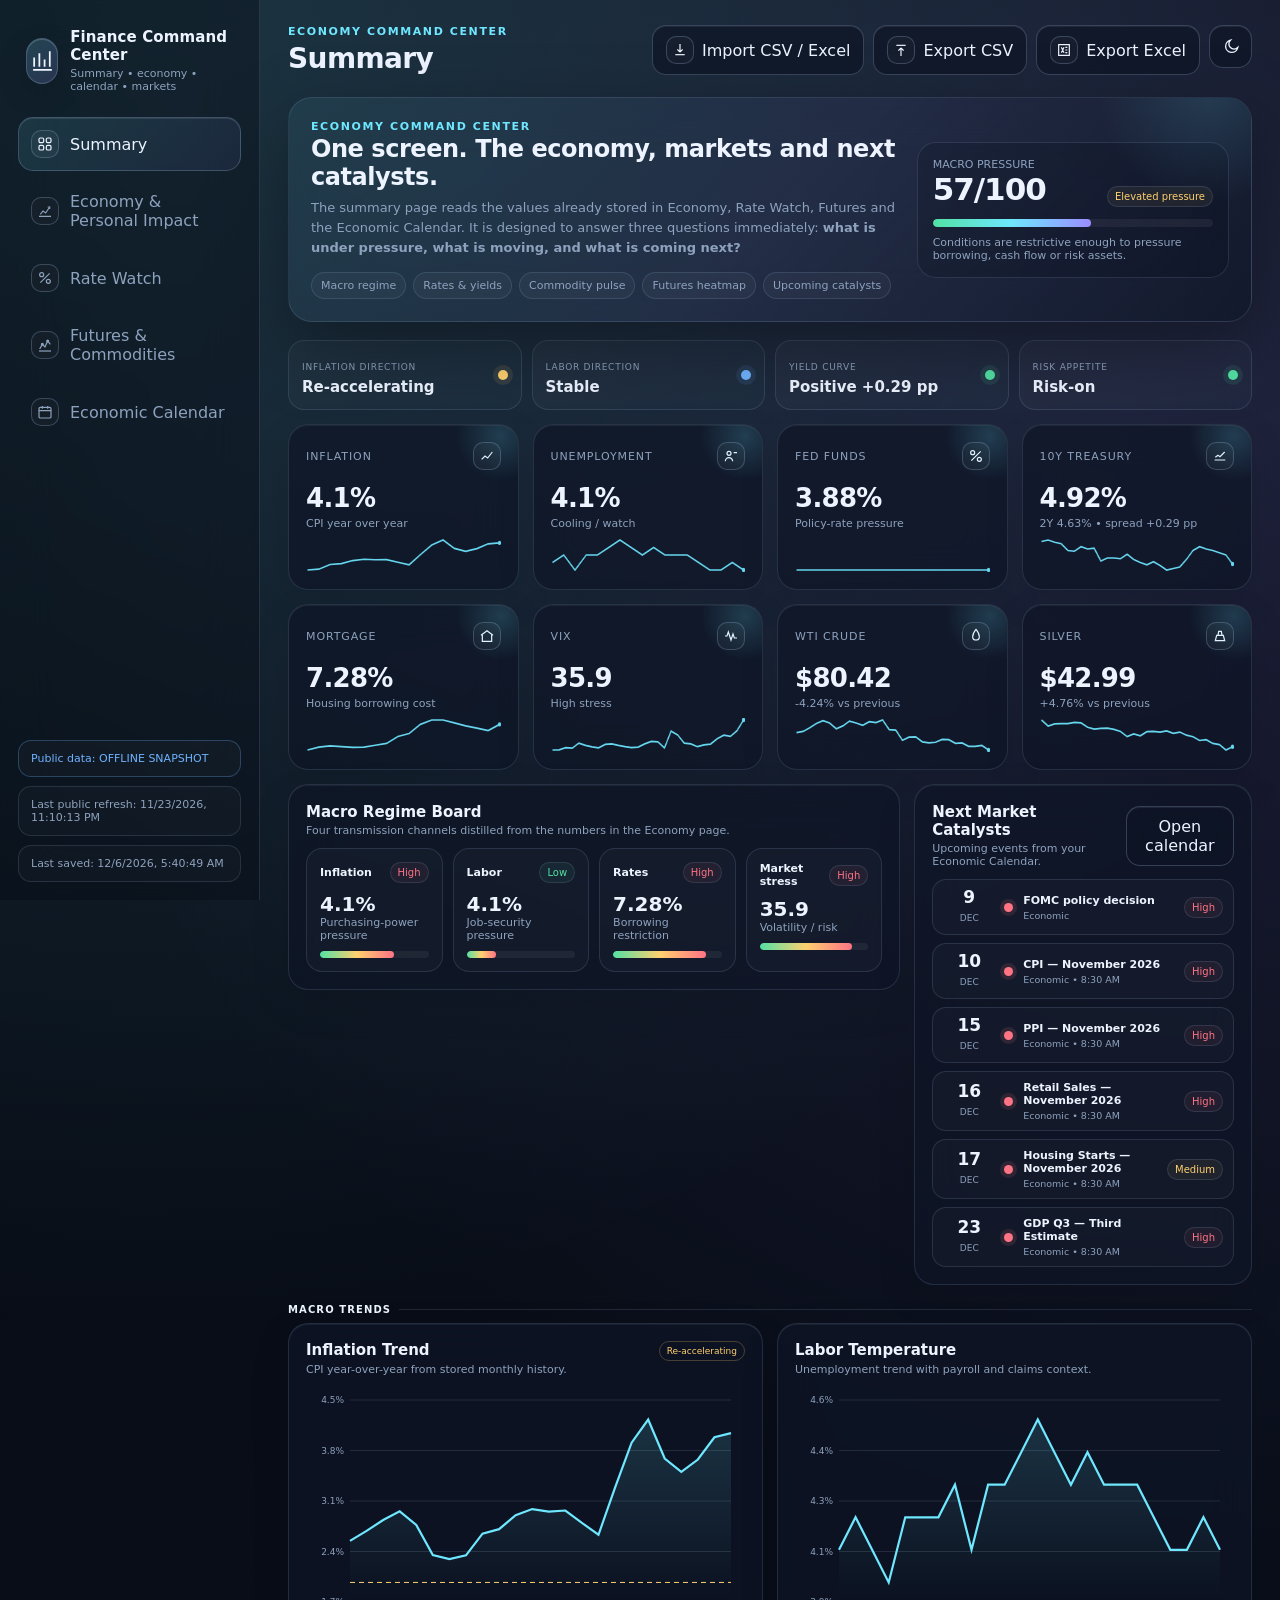
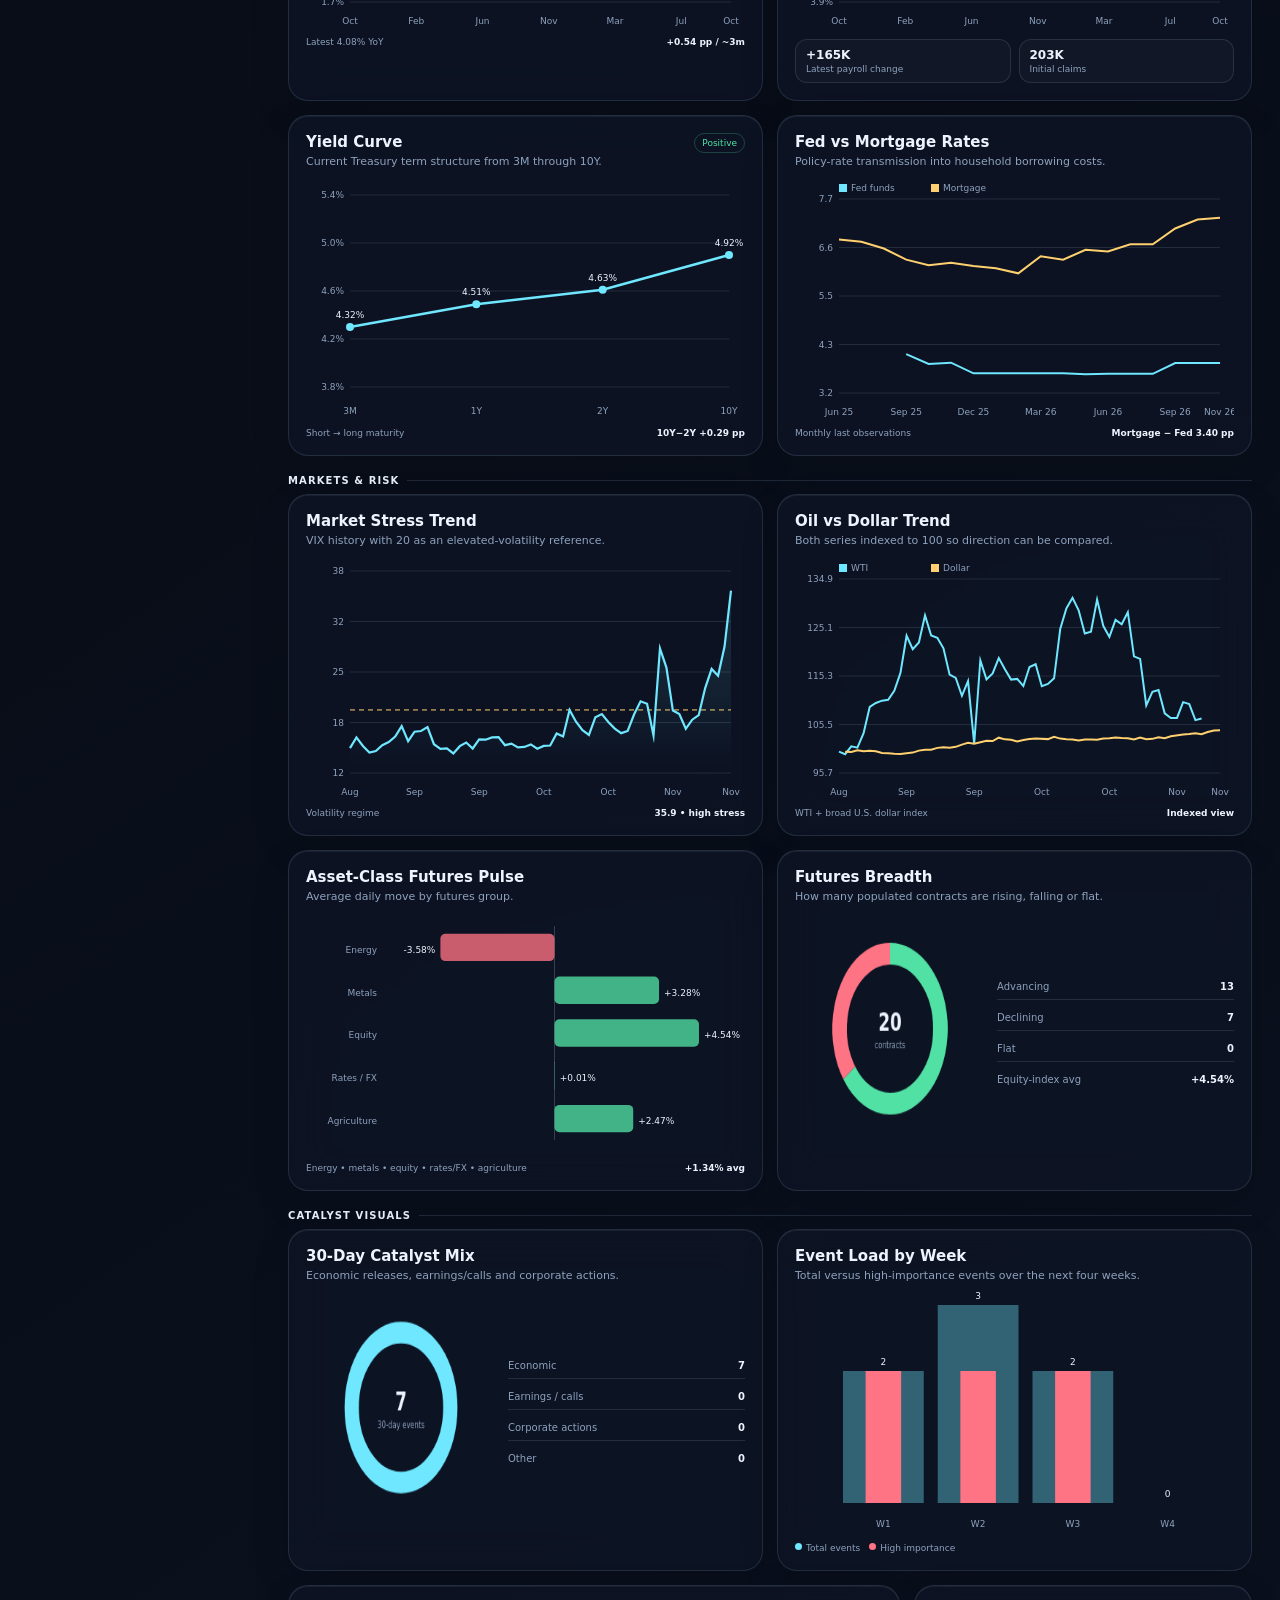
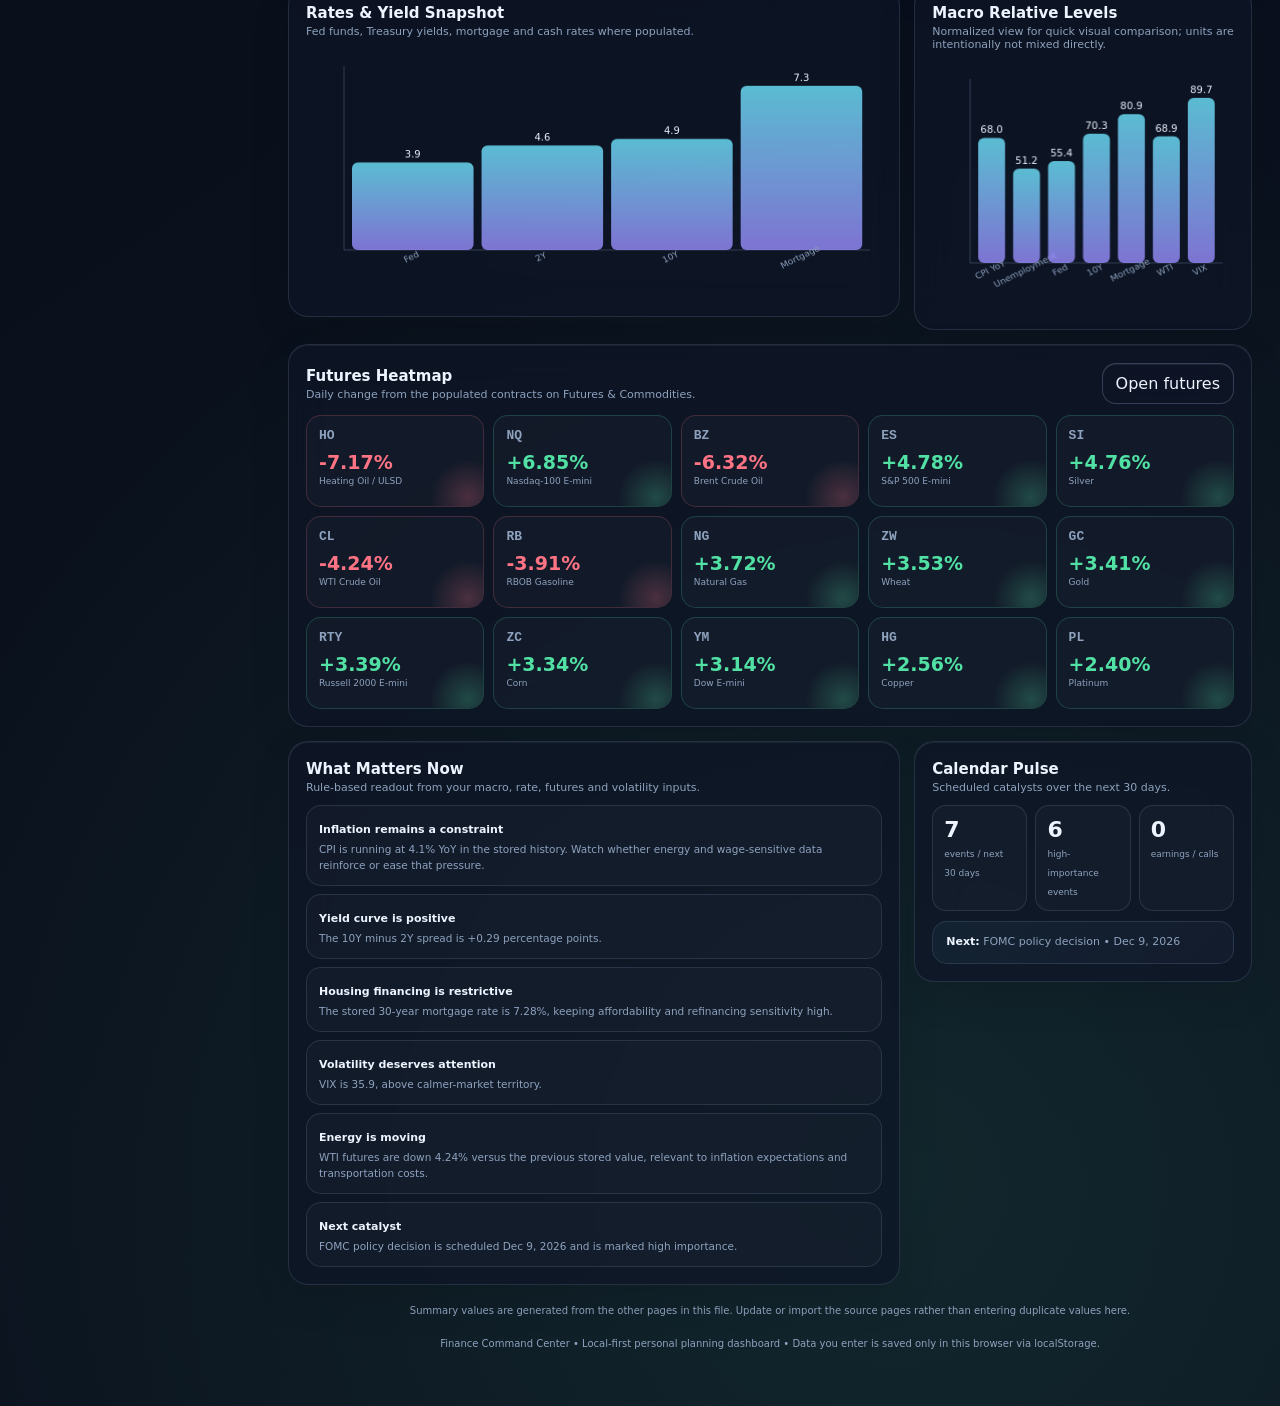
==== commit dc680c8a: "chore: refresh dashboard data" ====
--- a/offline/Finance_Command_Center_Offline.html
+++ b/offline/Finance_Command_Center_Offline.html
@@ -46,7 +46,7 @@
 @media(max-width:1120px){.summary-plus-strip{grid-template-columns:repeat(2,minmax(0,1fr))}}@media(max-width:760px){.summary-plus-strip,.sp-grid,.sp-breadth-layout,.sp-trend-stats,.sp-metric-ribbon{grid-template-columns:1fr}.sp-chart{min-height:300px}.sp-chart canvas{height:225px}}
 
 </style>
-<script id="offline-public-data" type="application/json">{"economy": {"updated": "2026-11-22T18:53:48Z", "series": {"CPIAUCSL": {"id": "CPIAUCSL", "name": "Consumer Price Index", "date": "2026-10-01", "latest": 337.476, "previous": 336.298, "history": [{"date": "1991-10-01", "value": 137.2}, {"date": "1991-11-01", "value": 137.8}, {"date": "1991-12-01", "value": 138.2}, {"date": "1992-01-01", "value": 138.3}, {"date": "1992-02-01", "value": 138.6}, {"date": "1992-03-01", "value": 139.1}, {"date": "1992-04-01", "value": 139.4}, {"date": "1992-05-01", "value": 139.7}, {"date": "1992-06-01", "value": 140.1}, {"date": "1992-07-01", "value": 140.5}, {"date": "1992-08-01", "value": 140.8}, {"date": "1992-09-01", "value": 141.1}, {"date": "1992-10-01", "value": 141.7}, {"date": "1992-11-01", "value": 142.1}, {"date": "1992-12-01", "value": 142.3}, {"date": "1993-01-01", "value": 142.8}, {"date": "1993-02-01", "value": 143.1}, {"date": "1993-03-01", "value": 143.3}, {"date": "1993-04-01", "value": 143.8}, {"date": "1993-05-01", "value": 144.2}, {"date": "1993-06-01", "value": 144.3}, {"date": "1993-07-01", "value": 144.5}, {"date": "1993-08-01", "value": 144.8}, {"date": "1993-09-01", "value": 145.0}, {"date": "1993-10-01", "value": 145.6}, {"date": "1993-11-01", "value": 146.0}, {"date": "1993-12-01", "value": 146.3}, {"date": "1994-01-01", "value": 146.3}, {"date": "1994-02-01", "value": 146.7}, {"date": "1994-03-01", "value": 147.1}, {"date": "1994-04-01", "value": 147.2}, {"date": "1994-05-01", "value": 147.5}, {"date": "1994-06-01", "value": 147.9}, {"date": "1994-07-01", "value": 148.4}, {"date": "1994-08-01", "value": 149.0}, {"date": "1994-09-01", "value": 149.3}, {"date": "1994-10-01", "value": 149.4}, {"date": "1994-11-01", "value": 149.8}, {"date": "1994-12-01", "value": 150.1}, {"date": "1995-01-01", "value": 150.5}, {"date": "1995-02-01", "value": 150.9}, {"date": "1995-03-01", "value": 151.2}, {"date": "1995-04-01", "value": 151.8}, {"date": "1995-05-01", "value": 152.1}, {"date": "1995-06-01", "value": 152.4}, {"date": "1995-07-01", "value": 152.6}, {"date": "1995-08-01", "value": 152.9}, {"date": "1995-09-01", "value": 153.1}, {"date": "1995-10-01", "value": 153.5}, {"date": "1995-11-01", "value": 153.7}, {"date": "1995-12-01", "value": 153.9}, {"date": "1996-01-01", "value": 154.7}, {"date": "1996-02-01", "value": 155.0}, {"date": "1996-03-01", "value": 155.5}, {"date": "1996-04-01", "value": 156.1}, {"date": "1996-05-01", "value": 156.4}, {"date": "1996-06-01", "value": 156.7}, {"date": "1996-07-01", "value": 157.0}, {"date": "1996-08-01", "value": 157.2}, {"date": "1996-09-01", "value": 157.7}, {"date": "1996-10-01", "value": 158.2}, {"date": "1996-11-01", "value": 158.7}, {"date": "1996-12-01", "value": 159.1}, {"date": "1997-01-01", "value": 159.4}, {"date": "1997-02-01", "value": 159.7}, {"date": "1997-03-01", "value": 159.8}, {"date": "1997-04-01", "value": 159.9}, {"date": "1997-05-01", "value": 159.9}, {"date": "1997-06-01", "value": 160.2}, {"date": "1997-07-01", "value": 160.4}, {"date": "1997-08-01", "value": 160.8}, {"date": "1997-09-01", "value": 161.2}, {"date": "1997-10-01", "value": 161.5}, {"date": "1997-11-01", "value": 161.7}, {"date": "1997-12-01", "value": 161.8}, {"date": "1998-01-01", "value": 162.0}, {"date": "1998-02-01", "value": 162.0}, {"date": "1998-03-01", "value": 162.0}, {"date": "1998-04-01", "value": 162.2}, {"date": "1998-05-01", "value": 162.6}, {"date": "1998-06-01", "value": 162.8}, {"date": "1998-07-01", "value": 163.2}, {"date": "1998-08-01", "value": 163.4}, {"date": "1998-09-01", "value": 163.5}, {"date": "1998-10-01", "value": 163.9}, {"date": "1998-11-01", "value": 164.1}, {"date": "1998-12-01", "value": 164.4}, {"date": "1999-01-01", "value": 164.7}, {"date": "1999-02-01", "value": 164.7}, {"date": "1999-03-01", "value": 164.8}, {"date": "1999-04-01", "value": 165.9}, {"date": "1999-05-01", "value": 166.0}, {"date": "1999-06-01", "value": 166.0}, {"date": "1999-07-01", "value": 166.7}, {"date": "1999-08-01", "value": 167.1}, {"date": "1999-09-01", "value": 167.8}, {"date": "1999-10-01", "value": 168.1}, {"date": "1999-11-01", "value": 168.4}, {"date": "1999-12-01", "value": 168.8}, {"date": "2000-01-01", "value": 169.3}, {"date": "2000-02-01", "value": 170.0}, {"date": "2000-03-01", "value": 171.0}, {"date": "2000-04-01", "value": 170.9}, {"date": "2000-05-01", "value": 171.2}, {"date": "2000-06-01", "value": 172.2}, {"date": "2000-07-01", "value": 172.7}, {"date": "2000-08-01", "value": 172.7}, {"date": "2000-09-01", "value": 173.6}, {"date": "2000-10-01", "value": 173.9}, {"date": "2000-11-01", "value": 174.2}, {"date": "2000-12-01", "value": 174.6}, {"date": "2001-01-01", "value": 175.6}, {"date": "2001-02-01", "value": 176.0}, {"date": "2001-03-01", "value": 176.1}, {"date": "2001-04-01", "value": 176.4}, {"date": "2001-05-01", "value": 177.3}, {"date": "2001-06-01", "value": 177.7}, {"date": "2001-07-01", "value": 177.4}, {"date": "2001-08-01", "value": 177.4}, {"date": "2001-09-01", "value": 178.1}, {"date": "2001-10-01", "value": 177.6}, {"date": "2001-11-01", "value": 177.5}, {"date": "2001-12-01", "value": 177.4}, {"date": "2002-01-01", "value": 177.7}, {"date": "2002-02-01", "value": 178.0}, {"date": "2002-03-01", "value": 178.5}, {"date": "2002-04-01", "value": 179.3}, {"date": "2002-05-01", "value": 179.5}, {"date": "2002-06-01", "value": 179.6}, {"date": "2002-07-01", "value": 180.0}, {"date": "2002-08-01", "value": 180.5}, {"date": "2002-09-01", "value": 180.8}, {"date": "2002-10-01", "value": 181.2}, {"date": "2002-11-01", "value": 181.5}, {"date": "2002-12-01", "value": 181.8}, {"date": "2003-01-01", "value": 182.6}, {"date": "2003-02-01", "value": 183.6}, {"date": "2003-03-01", "value": 183.9}, {"date": "2003-04-01", "value": 183.2}, {"date": "2003-05-01", "value": 182.9}, {"date": "2003-06-01", "value": 183.1}, {"date": "2003-07-01", "value": 183.7}, {"date": "2003-08-01", "value": 184.5}, {"date": "2003-09-01", "value": 185.1}, {"date": "2003-10-01", "value": 184.9}, {"date": "2003-11-01", "value": 185.0}, {"date": "2003-12-01", "value": 185.5}, {"date": "2004-01-01", "value": 186.3}, {"date": "2004-02-01", "value": 186.7}, {"date": "2004-03-01", "value": 187.1}, {"date": "2004-04-01", "value": 187.4}, {"date": "2004-05-01", "value": 188.2}, {"date": "2004-06-01", "value": 188.9}, {"date": "2004-07-01", "value": 189.1}, {"date": "2004-08-01", "value": 189.2}, {"date": "2004-09-01", "value": 189.8}, {"date": "2004-10-01", "value": 190.8}, {"date": "2004-11-01", "value": 191.7}, {"date": "2004-12-01", "value": 191.7}, {"date": "2005-01-01", "value": 191.6}, {"date": "2005-02-01", "value": 192.4}, {"date": "2005-03-01", "value": 193.1}, {"date": "2005-04-01", "value": 193.7}, {"date": "2005-05-01", "value": 193.6}, {"date": "2005-06-01", "value": 193.7}, {"date": "2005-07-01", "value": 194.9}, {"date": "2005-08-01", "value": 196.1}, {"date": "2005-09-01", "value": 198.8}, {"date": "2005-10-01", "value": 199.1}, {"date": "2005-11-01", "value": 198.1}, {"date": "2005-12-01", "value": 198.1}, {"date": "2006-01-01", "value": 199.3}, {"date": "2006-02-01", "value": 199.4}, {"date": "2006-03-01", "value": 199.7}, {"date": "2006-04-01", "value": 200.7}, {"date": "2006-05-01", "value": 201.3}, {"date": "2006-06-01", "value": 201.8}, {"date": "2006-07-01", "value": 202.9}, {"date": "2006-08-01", "value": 203.8}, {"date": "2006-09-01", "value": 202.8}, {"date": "2006-10-01", "value": 201.9}, {"date": "2006-11-01", "value": 202.0}, {"date": "2006-12-01", "value": 203.1}, {"date": "2007-01-01", "value": 203.437}, {"date": "2007-02-01", "value": 204.226}, {"date": "2007-03-01", "value": 205.288}, {"date": "2007-04-01", "value": 205.904}, {"date": "2007-05-01", "value": 206.755}, {"date": "2007-06-01", "value": 207.234}, {"date": "2007-07-01", "value": 207.603}, {"date": "2007-08-01", "value": 207.667}, {"date": "2007-09-01", "value": 208.547}, {"date": "2007-10-01", "value": 209.19}, {"date": "2007-11-01", "value": 210.834}, {"date": "2007-12-01", "value": 211.445}, {"date": "2008-01-01", "value": 212.174}, {"date": "2008-02-01", "value": 212.687}, {"date": "2008-03-01", "value": 213.448}, {"date": "2008-04-01", "value": 213.942}, {"date": "2008-05-01", "value": 215.208}, {"date": "2008-06-01", "value": 217.463}, {"date": "2008-07-01", "value": 219.016}, {"date": "2008-08-01", "value": 218.69}, {"date": "2008-09-01", "value": 218.877}, {"date": "2008-10-01", "value": 216.995}, {"date": "2008-11-01", "value": 213.153}, {"date": "2008-12-01", "value": 211.398}, {"date": "2009-01-01", "value": 211.933}, {"date": "2009-02-01", "value": 212.705}, {"date": "2009-03-01", "value": 212.495}, {"date": "2009-04-01", "value": 212.709}, {"date": "2009-05-01", "value": 213.022}, {"date": "2009-06-01", "value": 214.79}, {"date": "2009-07-01", "value": 214.726}, {"date": "2009-08-01", "value": 215.445}, {"date": "2009-09-01", "value": 215.861}, {"date": "2009-10-01", "value": 216.509}, {"date": "2009-11-01", "value": 217.234}, {"date": "2009-12-01", "value": 217.347}, {"date": "2010-01-01", "value": 217.488}, {"date": "2010-02-01", "value": 217.281}, {"date": "2010-03-01", "value": 217.353}, {"date": "2010-04-01", "value": 217.403}, {"date": "2010-05-01", "value": 217.29}, {"date": "2010-06-01", "value": 217.199}, {"date": "2010-07-01", "value": 217.605}, {"date": "2010-08-01", "value": 217.923}, {"date": "2010-09-01", "value": 218.275}, {"date": "2010-10-01", "value": 219.035}, {"date": "2010-11-01", "value": 219.59}, {"date": "2010-12-01", "value": 220.472}, {"date": "2011-01-01", "value": 221.187}, {"date": "2011-02-01", "value": 221.898}, {"date": "2011-03-01", "value": 223.046}, {"date": "2011-04-01", "value": 224.093}, {"date": "2011-05-01", "value": 224.806}, {"date": "2011-06-01", "value": 224.806}, {"date": "2011-07-01", "value": 225.395}, {"date": "2011-08-01", "value": 226.106}, {"date": "2011-09-01", "value": 226.597}, {"date": "2011-10-01", "value": 226.75}, {"date": "2011-11-01", "value": 227.169}, {"date": "2011-12-01", "value": 227.223}, {"date": "2012-01-01", "value": 227.842}, {"date": "2012-02-01", "value": 228.329}, {"date": "2012-03-01", "value": 228.807}, {"date": "2012-04-01", "value": 229.187}, {"date": "2012-05-01", "value": 228.713}, {"date": "2012-06-01", "value": 228.524}, {"date": "2012-07-01", "value": 228.59}, {"date": "2012-08-01", "value": 229.918}, {"date": "2012-09-01", "value": 231.015}, {"date": "2012-10-01", "value": 231.638}, {"date": "2012-11-01", "value": 231.249}, {"date": "2012-12-01", "value": 231.221}, {"date": "2013-01-01", "value": 231.679}, {"date": "2013-02-01", "value": 232.937}, {"date": "2013-03-01", "value": 232.282}, {"date": "2013-04-01", "value": 231.797}, {"date": "2013-05-01", "value": 231.893}, {"date": "2013-06-01", "value": 232.445}, {"date": "2013-07-01", "value": 232.9}, {"date": "2013-08-01", "value": 233.456}, {"date": "2013-09-01", "value": 233.544}, {"date": "2013-10-01", "value": 233.669}, {"date": "2013-11-01", "value": 234.1}, {"date": "2013-12-01", "value": 234.719}, {"date": "2014-01-01", "value": 235.288}, {"date": "2014-02-01", "value": 235.547}, {"date": "2014-03-01", "value": 236.028}, {"date": "2014-04-01", "value": 236.468}, {"date": "2014-05-01", "value": 236.918}, {"date": "2014-06-01", "value": 237.231}, {"date": "2014-07-01", "value": 237.498}, {"date": "2014-08-01", "value": 237.46}, {"date": "2014-09-01", "value": 237.477}, {"date": "2014-10-01", "value": 237.43}, {"date": "2014-11-01", "value": 236.983}, {"date": "2014-12-01", "value": 236.252}, {"date": "2015-01-01", "value": 234.747}, {"date": "2015-02-01", "value": 235.342}, {"date": "2015-03-01", "value": 235.976}, {"date": "2015-04-01", "value": 236.222}, {"date": "2015-05-01", "value": 237.001}, {"date": "2015-06-01", "value": 237.657}, {"date": "2015-07-01", "value": 238.034}, {"date": "2015-08-01", "value": 238.033}, {"date": "2015-09-01", "value": 237.498}, {"date": "2015-10-01", "value": 237.733}, {"date": "2015-11-01", "value": 238.017}, {"date": "2015-12-01", "value": 237.761}, {"date": "2016-01-01", "value": 237.652}, {"date": "2016-02-01", "value": 237.336}, {"date": "2016-03-01", "value": 238.08}, {"date": "2016-04-01", "value": 238.992}, {"date": "2016-05-01", "value": 239.557}, {"date": "2016-06-01", "value": 240.222}, {"date": "2016-07-01", "value": 240.101}, {"date": "2016-08-01", "value": 240.545}, {"date": "2016-09-01", "value": 241.176}, {"date": "2016-10-01", "value": 241.741}, {"date": "2016-11-01", "value": 242.026}, {"date": "2016-12-01", "value": 242.637}, {"date": "2017-01-01", "value": 243.618}, {"date": "2017-02-01", "value": 244.006}, {"date": "2017-03-01", "value": 243.892}, {"date": "2017-04-01", "value": 244.193}, {"date": "2017-05-01", "value": 244.004}, {"date": "2017-06-01", "value": 244.163}, {"date": "2017-07-01", "value": 244.243}, {"date": "2017-08-01", "value": 245.183}, {"date": "2017-09-01", "value": 246.435}, {"date": "2017-10-01", "value": 246.626}, {"date": "2017-11-01", "value": 247.284}, {"date": "2017-12-01", "value": 247.805}, {"date": "2018-01-01", "value": 248.859}, {"date": "2018-02-01", "value": 249.529}, {"date": "2018-03-01", "value": 249.577}, {"date": "2018-04-01", "value": 250.227}, {"date": "2018-05-01", "value": 250.792}, {"date": "2018-06-01", "value": 251.018}, {"date": "2018-07-01", "value": 251.214}, {"date": "2018-08-01", "value": 251.663}, {"date": "2018-09-01", "value": 252.182}, {"date": "2018-10-01", "value": 252.772}, {"date": "2018-11-01", "value": 252.594}, {"date": "2018-12-01", "value": 252.767}, {"date": "2019-01-01", "value": 252.561}, {"date": "2019-02-01", "value": 253.319}, {"date": "2019-03-01", "value": 254.277}, {"date": "2019-04-01", "value": 255.233}, {"date": "2019-05-01", "value": 255.296}, {"date": "2019-06-01", "value": 255.213}, {"date": "2019-07-01", "value": 255.802}, {"date": "2019-08-01", "value": 256.036}, {"date": "2019-09-01", "value": 256.43}, {"date": "2019-10-01", "value": 257.155}, {"date": "2019-11-01", "value": 257.879}, {"date": "2019-12-01", "value": 258.63}, {"date": "2020-01-01", "value": 259.127}, {"date": "2020-02-01", "value": 259.25}, {"date": "2020-03-01", "value": 258.076}, {"date": "2020-04-01", "value": 256.032}, {"date": "2020-05-01", "value": 255.802}, {"date": "2020-06-01", "value": 257.042}, {"date": "2020-07-01", "value": 258.352}, {"date": "2020-08-01", "value": 259.316}, {"date": "2020-09-01", "value": 259.997}, {"date": "2020-10-01", "value": 260.319}, {"date": "2020-11-01", "value": 260.911}, {"date": "2020-12-01", "value": 262.045}, {"date": "2021-01-01", "value": 262.687}, {"date": "2021-02-01", "value": 263.579}, {"date": "2021-03-01", "value": 264.961}, {"date": "2021-04-01", "value": 266.614}, {"date": "2021-05-01", "value": 268.383}, {"date": "2021-06-01", "value": 270.654}, {"date": "2021-07-01", "value": 271.903}, {"date": "2021-08-01", "value": 272.676}, {"date": "2021-09-01", "value": 273.91}, {"date": "2021-10-01", "value": 276.55}, {"date": "2021-11-01", "value": 278.919}, {"date": "2021-12-01", "value": 280.845}, {"date": "2022-01-01", "value": 282.543}, {"date": "2022-02-01", "value": 284.5}, {"date": "2022-03-01", "value": 287.674}, {"date": "2022-04-01", "value": 288.561}, {"date": "2022-05-01", "value": 291.298}, {"date": "2022-06-01", "value": 294.957}, {"date": "2022-07-01", "value": 294.913}, {"date": "2022-08-01", "value": 295.097}, {"date": "2022-09-01", "value": 296.349}, {"date": "2022-10-01", "value": 298.007}, {"date": "2022-11-01", "value": 298.786}, {"date": "2022-12-01", "value": 298.832}, {"date": "2023-01-01", "value": 300.42}, {"date": "2023-02-01", "value": 301.45}, {"date": "2023-03-01", "value": 301.821}, {"date": "2023-04-01", "value": 302.845}, {"date": "2023-05-01", "value": 303.334}, {"date": "2023-06-01", "value": 304.014}, {"date": "2023-07-01", "value": 304.609}, {"date": "2023-08-01", "value": 306.082}, {"date": "2023-09-01", "value": 307.276}, {"date": "2023-10-01", "value": 307.696}, {"date": "2023-11-01", "value": 308.148}, {"date": "2023-12-01", "value": 308.741}, {"date": "2024-01-01", "value": 309.698}, {"date": "2024-02-01", "value": 310.967}, {"date": "2024-03-01", "value": 312.345}, {"date": "2024-04-01", "value": 313.023}, {"date": "2024-05-01", "value": 313.175}, {"date": "2024-06-01", "value": 313.044}, {"date": "2024-07-01", "value": 313.569}, {"date": "2024-08-01", "value": 314.062}, {"date": "2024-09-01", "value": 314.732}, {"date": "2024-10-01", "value": 315.631}, {"date": "2024-11-01", "value": 316.528}, {"date": "2024-12-01", "value": 317.604}, {"date": "2025-01-01", "value": 318.961}, {"date": "2025-02-01", "value": 319.679}, {"date": "2025-03-01", "value": 319.785}, {"date": "2025-04-01", "value": 320.302}, {"date": "2025-05-01", "value": 320.62}, {"date": "2025-06-01", "value": 321.435}, {"date": "2025-07-01", "value": 322.169}, {"date": "2025-08-01", "value": 323.291}, {"date": "2025-09-01", "value": 324.245}, {"date": "2025-11-01", "value": 325.063}, {"date": "2025-12-01", "value": 326.031}, {"date": "2026-01-01", "value": 326.588}, {"date": "2026-02-01", "value": 327.46}, {"date": "2026-03-01", "value": 330.293}, {"date": "2026-04-01", "value": 332.407}, {"date": "2026-05-01", "value": 333.979}, {"date": "2026-06-01", "value": 332.568}, {"date": "2026-07-01", "value": 332.813}, {"date": "2026-08-01", "value": 334.131}, {"date": "2026-09-01", "value": 336.298}, {"date": "2026-10-01", "value": 337.476}], "source": "https://fred.stlouisfed.org/graph/fredgraph.csv?id=CPIAUCSL", "lastChecked": "2026-11-22T18:53:46Z", "status": "current"}, "UNRATE": {"id": "UNRATE", "name": "Unemployment Rate", "date": "2026-10-01", "latest": 4.1, "previous": 4.2, "history": [{"date": "1991-10-01", "value": 7.0}, {"date": "1991-11-01", "value": 7.0}, {"date": "1991-12-01", "value": 7.3}, {"date": "1992-01-01", "value": 7.3}, {"date": "1992-02-01", "value": 7.4}, {"date": "1992-03-01", "value": 7.4}, {"date": "1992-04-01", "value": 7.4}, {"date": "1992-05-01", "value": 7.6}, {"date": "1992-06-01", "value": 7.8}, {"date": "1992-07-01", "value": 7.7}, {"date": "1992-08-01", "value": 7.6}, {"date": "1992-09-01", "value": 7.6}, {"date": "1992-10-01", "value": 7.3}, {"date": "1992-11-01", "value": 7.4}, {"date": "1992-12-01", "value": 7.4}, {"date": "1993-01-01", "value": 7.3}, {"date": "1993-02-01", "value": 7.1}, {"date": "1993-03-01", "value": 7.0}, {"date": "1993-04-01", "value": 7.1}, {"date": "1993-05-01", "value": 7.1}, {"date": "1993-06-01", "value": 7.0}, {"date": "1993-07-01", "value": 6.9}, {"date": "1993-08-01", "value": 6.8}, {"date": "1993-09-01", "value": 6.7}, {"date": "1993-10-01", "value": 6.8}, {"date": "1993-11-01", "value": 6.6}, {"date": "1993-12-01", "value": 6.5}, {"date": "1994-01-01", "value": 6.6}, {"date": "1994-02-01", "value": 6.6}, {"date": "1994-03-01", "value": 6.5}, {"date": "1994-04-01", "value": 6.4}, {"date": "1994-05-01", "value": 6.1}, {"date": "1994-06-01", "value": 6.1}, {"date": "1994-07-01", "value": 6.1}, {"date": "1994-08-01", "value": 6.0}, {"date": "1994-09-01", "value": 5.9}, {"date": "1994-10-01", "value": 5.8}, {"date": "1994-11-01", "value": 5.6}, {"date": "1994-12-01", "value": 5.5}, {"date": "1995-01-01", "value": 5.6}, {"date": "1995-02-01", "value": 5.4}, {"date": "1995-03-01", "value": 5.4}, {"date": "1995-04-01", "value": 5.8}, {"date": "1995-05-01", "value": 5.6}, {"date": "1995-06-01", "value": 5.6}, {"date": "1995-07-01", "value": 5.7}, {"date": "1995-08-01", "value": 5.7}, {"date": "1995-09-01", "value": 5.6}, {"date": "1995-10-01", "value": 5.5}, {"date": "1995-11-01", "value": 5.6}, {"date": "1995-12-01", "value": 5.6}, {"date": "1996-01-01", "value": 5.6}, {"date": "1996-02-01", "value": 5.5}, {"date": "1996-03-01", "value": 5.5}, {"date": "1996-04-01", "value": 5.6}, {"date": "1996-05-01", "value": 5.6}, {"date": "1996-06-01", "value": 5.3}, {"date": "1996-07-01", "value": 5.5}, {"date": "1996-08-01", "value": 5.1}, {"date": "1996-09-01", "value": 5.2}, {"date": "1996-10-01", "value": 5.2}, {"date": "1996-11-01", "value": 5.4}, {"date": "1996-12-01", "value": 5.4}, {"date": "1997-01-01", "value": 5.3}, {"date": "1997-02-01", "value": 5.2}, {"date": "1997-03-01", "value": 5.2}, {"date": "1997-04-01", "value": 5.1}, {"date": "1997-05-01", "value": 4.9}, {"date": "1997-06-01", "value": 5.0}, {"date": "1997-07-01", "value": 4.9}, {"date": "1997-08-01", "value": 4.8}, {"date": "1997-09-01", "value": 4.9}, {"date": "1997-10-01", "value": 4.7}, {"date": "1997-11-01", "value": 4.6}, {"date": "1997-12-01", "value": 4.7}, {"date": "1998-01-01", "value": 4.6}, {"date": "1998-02-01", "value": 4.6}, {"date": "1998-03-01", "value": 4.7}, {"date": "1998-04-01", "value": 4.3}, {"date": "1998-05-01", "value": 4.4}, {"date": "1998-06-01", "value": 4.5}, {"date": "1998-07-01", "value": 4.5}, {"date": "1998-08-01", "value": 4.5}, {"date": "1998-09-01", "value": 4.6}, {"date": "1998-10-01", "value": 4.5}, {"date": "1998-11-01", "value": 4.4}, {"date": "1998-12-01", "value": 4.4}, {"date": "1999-01-01", "value": 4.3}, {"date": "1999-02-01", "value": 4.4}, {"date": "1999-03-01", "value": 4.2}, {"date": "1999-04-01", "value": 4.3}, {"date": "1999-05-01", "value": 4.2}, {"date": "1999-06-01", "value": 4.3}, {"date": "1999-07-01", "value": 4.3}, {"date": "1999-08-01", "value": 4.2}, {"date": "1999-09-01", "value": 4.2}, {"date": "1999-10-01", "value": 4.1}, {"date": "1999-11-01", "value": 4.1}, {"date": "1999-12-01", "value": 4.0}, {"date": "2000-01-01", "value": 4.0}, {"date": "2000-02-01", "value": 4.1}, {"date": "2000-03-01", "value": 4.0}, {"date": "2000-04-01", "value": 3.8}, {"date": "2000-05-01", "value": 4.0}, {"date": "2000-06-01", "value": 4.0}, {"date": "2000-07-01", "value": 4.0}, {"date": "2000-08-01", "value": 4.1}, {"date": "2000-09-01", "value": 3.9}, {"date": "2000-10-01", "value": 3.9}, {"date": "2000-11-01", "value": 3.9}, {"date": "2000-12-01", "value": 3.9}, {"date": "2001-01-01", "value": 4.2}, {"date": "2001-02-01", "value": 4.2}, {"date": "2001-03-01", "value": 4.3}, {"date": "2001-04-01", "value": 4.4}, {"date": "2001-05-01", "value": 4.3}, {"date": "2001-06-01", "value": 4.5}, {"date": "2001-07-01", "value": 4.6}, {"date": "2001-08-01", "value": 4.9}, {"date": "2001-09-01", "value": 5.0}, {"date": "2001-10-01", "value": 5.3}, {"date": "2001-11-01", "value": 5.5}, {"date": "2001-12-01", "value": 5.7}, {"date": "2002-01-01", "value": 5.7}, {"date": "2002-02-01", "value": 5.7}, {"date": "2002-03-01", "value": 5.7}, {"date": "2002-04-01", "value": 5.9}, {"date": "2002-05-01", "value": 5.8}, {"date": "2002-06-01", "value": 5.8}, {"date": "2002-07-01", "value": 5.8}, {"date": "2002-08-01", "value": 5.7}, {"date": "2002-09-01", "value": 5.7}, {"date": "2002-10-01", "value": 5.7}, {"date": "2002-11-01", "value": 5.9}, {"date": "2002-12-01", "value": 6.0}, {"date": "2003-01-01", "value": 5.8}, {"date": "2003-02-01", "value": 5.9}, {"date": "2003-03-01", "value": 5.9}, {"date": "2003-04-01", "value": 6.0}, {"date": "2003-05-01", "value": 6.1}, {"date": "2003-06-01", "value": 6.3}, {"date": "2003-07-01", "value": 6.2}, {"date": "2003-08-01", "value": 6.1}, {"date": "2003-09-01", "value": 6.1}, {"date": "2003-10-01", "value": 6.0}, {"date": "2003-11-01", "value": 5.8}, {"date": "2003-12-01", "value": 5.7}, {"date": "2004-01-01", "value": 5.7}, {"date": "2004-02-01", "value": 5.6}, {"date": "2004-03-01", "value": 5.8}, {"date": "2004-04-01", "value": 5.6}, {"date": "2004-05-01", "value": 5.6}, {"date": "2004-06-01", "value": 5.6}, {"date": "2004-07-01", "value": 5.5}, {"date": "2004-08-01", "value": 5.4}, {"date": "2004-09-01", "value": 5.4}, {"date": "2004-10-01", "value": 5.5}, {"date": "2004-11-01", "value": 5.4}, {"date": "2004-12-01", "value": 5.4}, {"date": "2005-01-01", "value": 5.3}, {"date": "2005-02-01", "value": 5.4}, {"date": "2005-03-01", "value": 5.2}, {"date": "2005-04-01", "value": 5.2}, {"date": "2005-05-01", "value": 5.1}, {"date": "2005-06-01", "value": 5.0}, {"date": "2005-07-01", "value": 5.0}, {"date": "2005-08-01", "value": 4.9}, {"date": "2005-09-01", "value": 5.0}, {"date": "2005-10-01", "value": 5.0}, {"date": "2005-11-01", "value": 5.0}, {"date": "2005-12-01", "value": 4.9}, {"date": "2006-01-01", "value": 4.7}, {"date": "2006-02-01", "value": 4.8}, {"date": "2006-03-01", "value": 4.7}, {"date": "2006-04-01", "value": 4.7}, {"date": "2006-05-01", "value": 4.6}, {"date": "2006-06-01", "value": 4.6}, {"date": "2006-07-01", "value": 4.7}, {"date": "2006-08-01", "value": 4.7}, {"date": "2006-09-01", "value": 4.5}, {"date": "2006-10-01", "value": 4.4}, {"date": "2006-11-01", "value": 4.5}, {"date": "2006-12-01", "value": 4.4}, {"date": "2007-01-01", "value": 4.6}, {"date": "2007-02-01", "value": 4.5}, {"date": "2007-03-01", "value": 4.4}, {"date": "2007-04-01", "value": 4.5}, {"date": "2007-05-01", "value": 4.4}, {"date": "2007-06-01", "value": 4.6}, {"date": "2007-07-01", "value": 4.7}, {"date": "2007-08-01", "value": 4.6}, {"date": "2007-09-01", "value": 4.7}, {"date": "2007-10-01", "value": 4.7}, {"date": "2007-11-01", "value": 4.7}, {"date": "2007-12-01", "value": 5.0}, {"date": "2008-01-01", "value": 5.0}, {"date": "2008-02-01", "value": 4.9}, {"date": "2008-03-01", "value": 5.1}, {"date": "2008-04-01", "value": 5.0}, {"date": "2008-05-01", "value": 5.4}, {"date": "2008-06-01", "value": 5.6}, {"date": "2008-07-01", "value": 5.8}, {"date": "2008-08-01", "value": 6.1}, {"date": "2008-09-01", "value": 6.1}, {"date": "2008-10-01", "value": 6.5}, {"date": "2008-11-01", "value": 6.8}, {"date": "2008-12-01", "value": 7.3}, {"date": "2009-01-01", "value": 7.8}, {"date": "2009-02-01", "value": 8.3}, {"date": "2009-03-01", "value": 8.7}, {"date": "2009-04-01", "value": 9.0}, {"date": "2009-05-01", "value": 9.4}, {"date": "2009-06-01", "value": 9.5}, {"date": "2009-07-01", "value": 9.5}, {"date": "2009-08-01", "value": 9.6}, {"date": "2009-09-01", "value": 9.8}, {"date": "2009-10-01", "value": 10.0}, {"date": "2009-11-01", "value": 9.9}, {"date": "2009-12-01", "value": 9.9}, {"date": "2010-01-01", "value": 9.8}, {"date": "2010-02-01", "value": 9.8}, {"date": "2010-03-01", "value": 9.9}, {"date": "2010-04-01", "value": 9.9}, {"date": "2010-05-01", "value": 9.6}, {"date": "2010-06-01", "value": 9.4}, {"date": "2010-07-01", "value": 9.4}, {"date": "2010-08-01", "value": 9.5}, {"date": "2010-09-01", "value": 9.5}, {"date": "2010-10-01", "value": 9.4}, {"date": "2010-11-01", "value": 9.8}, {"date": "2010-12-01", "value": 9.3}, {"date": "2011-01-01", "value": 9.1}, {"date": "2011-02-01", "value": 9.0}, {"date": "2011-03-01", "value": 9.0}, {"date": "2011-04-01", "value": 9.1}, {"date": "2011-05-01", "value": 9.0}, {"date": "2011-06-01", "value": 9.1}, {"date": "2011-07-01", "value": 9.0}, {"date": "2011-08-01", "value": 9.0}, {"date": "2011-09-01", "value": 9.0}, {"date": "2011-10-01", "value": 8.8}, {"date": "2011-11-01", "value": 8.6}, {"date": "2011-12-01", "value": 8.5}, {"date": "2012-01-01", "value": 8.3}, {"date": "2012-02-01", "value": 8.3}, {"date": "2012-03-01", "value": 8.2}, {"date": "2012-04-01", "value": 8.2}, {"date": "2012-05-01", "value": 8.2}, {"date": "2012-06-01", "value": 8.2}, {"date": "2012-07-01", "value": 8.2}, {"date": "2012-08-01", "value": 8.1}, {"date": "2012-09-01", "value": 7.8}, {"date": "2012-10-01", "value": 7.8}, {"date": "2012-11-01", "value": 7.7}, {"date": "2012-12-01", "value": 7.9}, {"date": "2013-01-01", "value": 8.0}, {"date": "2013-02-01", "value": 7.7}, {"date": "2013-03-01", "value": 7.5}, {"date": "2013-04-01", "value": 7.6}, {"date": "2013-05-01", "value": 7.5}, {"date": "2013-06-01", "value": 7.5}, {"date": "2013-07-01", "value": 7.3}, {"date": "2013-08-01", "value": 7.2}, {"date": "2013-09-01", "value": 7.2}, {"date": "2013-10-01", "value": 7.2}, {"date": "2013-11-01", "value": 6.9}, {"date": "2013-12-01", "value": 6.7}, {"date": "2014-01-01", "value": 6.6}, {"date": "2014-02-01", "value": 6.7}, {"date": "2014-03-01", "value": 6.7}, {"date": "2014-04-01", "value": 6.2}, {"date": "2014-05-01", "value": 6.3}, {"date": "2014-06-01", "value": 6.1}, {"date": "2014-07-01", "value": 6.2}, {"date": "2014-08-01", "value": 6.1}, {"date": "2014-09-01", "value": 5.9}, {"date": "2014-10-01", "value": 5.7}, {"date": "2014-11-01", "value": 5.8}, {"date": "2014-12-01", "value": 5.6}, {"date": "2015-01-01", "value": 5.7}, {"date": "2015-02-01", "value": 5.5}, {"date": "2015-03-01", "value": 5.4}, {"date": "2015-04-01", "value": 5.4}, {"date": "2015-05-01", "value": 5.6}, {"date": "2015-06-01", "value": 5.3}, {"date": "2015-07-01", "value": 5.2}, {"date": "2015-08-01", "value": 5.1}, {"date": "2015-09-01", "value": 5.0}, {"date": "2015-10-01", "value": 5.0}, {"date": "2015-11-01", "value": 5.1}, {"date": "2015-12-01", "value": 5.0}, {"date": "2016-01-01", "value": 4.8}, {"date": "2016-02-01", "value": 4.9}, {"date": "2016-03-01", "value": 5.0}, {"date": "2016-04-01", "value": 5.1}, {"date": "2016-05-01", "value": 4.8}, {"date": "2016-06-01", "value": 4.9}, {"date": "2016-07-01", "value": 4.8}, {"date": "2016-08-01", "value": 4.9}, {"date": "2016-09-01", "value": 5.0}, {"date": "2016-10-01", "value": 4.9}, {"date": "2016-11-01", "value": 4.7}, {"date": "2016-12-01", "value": 4.7}, {"date": "2017-01-01", "value": 4.7}, {"date": "2017-02-01", "value": 4.6}, {"date": "2017-03-01", "value": 4.4}, {"date": "2017-04-01", "value": 4.4}, {"date": "2017-05-01", "value": 4.4}, {"date": "2017-06-01", "value": 4.3}, {"date": "2017-07-01", "value": 4.3}, {"date": "2017-08-01", "value": 4.4}, {"date": "2017-09-01", "value": 4.3}, {"date": "2017-10-01", "value": 4.2}, {"date": "2017-11-01", "value": 4.2}, {"date": "2017-12-01", "value": 4.1}, {"date": "2018-01-01", "value": 4.0}, {"date": "2018-02-01", "value": 4.1}, {"date": "2018-03-01", "value": 4.0}, {"date": "2018-04-01", "value": 4.0}, {"date": "2018-05-01", "value": 3.8}, {"date": "2018-06-01", "value": 4.0}, {"date": "2018-07-01", "value": 3.8}, {"date": "2018-08-01", "value": 3.8}, {"date": "2018-09-01", "value": 3.7}, {"date": "2018-10-01", "value": 3.8}, {"date": "2018-11-01", "value": 3.8}, {"date": "2018-12-01", "value": 3.9}, {"date": "2019-01-01", "value": 4.0}, {"date": "2019-02-01", "value": 3.8}, {"date": "2019-03-01", "value": 3.8}, {"date": "2019-04-01", "value": 3.7}, {"date": "2019-05-01", "value": 3.6}, {"date": "2019-06-01", "value": 3.6}, {"date": "2019-07-01", "value": 3.7}, {"date": "2019-08-01", "value": 3.6}, {"date": "2019-09-01", "value": 3.5}, {"date": "2019-10-01", "value": 3.6}, {"date": "2019-11-01", "value": 3.6}, {"date": "2019-12-01", "value": 3.6}, {"date": "2020-01-01", "value": 3.6}, {"date": "2020-02-01", "value": 3.5}, {"date": "2020-03-01", "value": 4.4}, {"date": "2020-04-01", "value": 14.8}, {"date": "2020-05-01", "value": 13.2}, {"date": "2020-06-01", "value": 11.0}, {"date": "2020-07-01", "value": 10.2}, {"date": "2020-08-01", "value": 8.4}, {"date": "2020-09-01", "value": 7.8}, {"date": "2020-10-01", "value": 6.9}, {"date": "2020-11-01", "value": 6.7}, {"date": "2020-12-01", "value": 6.7}, {"date": "2021-01-01", "value": 6.4}, {"date": "2021-02-01", "value": 6.2}, {"date": "2021-03-01", "value": 6.1}, {"date": "2021-04-01", "value": 6.1}, {"date": "2021-05-01", "value": 5.8}, {"date": "2021-06-01", "value": 5.9}, {"date": "2021-07-01", "value": 5.4}, {"date": "2021-08-01", "value": 5.1}, {"date": "2021-09-01", "value": 4.7}, {"date": "2021-10-01", "value": 4.5}, {"date": "2021-11-01", "value": 4.1}, {"date": "2021-12-01", "value": 3.9}, {"date": "2022-01-01", "value": 4.0}, {"date": "2022-02-01", "value": 3.9}, {"date": "2022-03-01", "value": 3.7}, {"date": "2022-04-01", "value": 3.7}, {"date": "2022-05-01", "value": 3.6}, {"date": "2022-06-01", "value": 3.6}, {"date": "2022-07-01", "value": 3.5}, {"date": "2022-08-01", "value": 3.6}, {"date": "2022-09-01", "value": 3.5}, {"date": "2022-10-01", "value": 3.6}, {"date": "2022-11-01", "value": 3.6}, {"date": "2022-12-01", "value": 3.5}, {"date": "2023-01-01", "value": 3.5}, {"date": "2023-02-01", "value": 3.6}, {"date": "2023-03-01", "value": 3.5}, {"date": "2023-04-01", "value": 3.4}, {"date": "2023-05-01", "value": 3.6}, {"date": "2023-06-01", "value": 3.6}, {"date": "2023-07-01", "value": 3.5}, {"date": "2023-08-01", "value": 3.7}, {"date": "2023-09-01", "value": 3.7}, {"date": "2023-10-01", "value": 3.9}, {"date": "2023-11-01", "value": 3.7}, {"date": "2023-12-01", "value": 3.8}, {"date": "2024-01-01", "value": 3.7}, {"date": "2024-02-01", "value": 3.9}, {"date": "2024-03-01", "value": 3.9}, {"date": "2024-04-01", "value": 3.9}, {"date": "2024-05-01", "value": 3.9}, {"date": "2024-06-01", "value": 4.1}, {"date": "2024-07-01", "value": 4.2}, {"date": "2024-08-01", "value": 4.2}, {"date": "2024-09-01", "value": 4.1}, {"date": "2024-10-01", "value": 4.1}, {"date": "2024-11-01", "value": 4.2}, {"date": "2024-12-01", "value": 4.1}, {"date": "2025-01-01", "value": 4.0}, {"date": "2025-02-01", "value": 4.2}, {"date": "2025-03-01", "value": 4.2}, {"date": "2025-04-01", "value": 4.2}, {"date": "2025-05-01", "value": 4.3}, {"date": "2025-06-01", "value": 4.1}, {"date": "2025-07-01", "value": 4.3}, {"date": "2025-08-01", "value": 4.3}, {"date": "2025-09-01", "value": 4.4}, {"date": "2025-11-01", "value": 4.5}, {"date": "2025-12-01", "value": 4.4}, {"date": "2026-01-01", "value": 4.3}, {"date": "2026-02-01", "value": 4.4}, {"date": "2026-03-01", "value": 4.3}, {"date": "2026-04-01", "value": 4.3}, {"date": "2026-05-01", "value": 4.3}, {"date": "2026-06-01", "value": 4.2}, {"date": "2026-07-01", "value": 4.1}, {"date": "2026-08-01", "value": 4.1}, {"date": "2026-09-01", "value": 4.2}, {"date": "2026-10-01", "value": 4.1}], "source": "https://fred.stlouisfed.org/graph/fredgraph.csv?id=UNRATE", "lastChecked": "2026-11-22T18:53:46Z", "status": "current"}, "PAYEMS": {"id": "PAYEMS", "name": "Total Nonfarm Payrolls", "date": "2026-10-01", "latest": 159293.0, "previous": 159128.0, "history": [{"date": "1991-11-01", "value": 108300.0}, {"date": "1991-12-01", "value": 108330.0}, {"date": "1992-01-01", "value": 108365.0}, {"date": "1992-02-01", "value": 108312.0}, {"date": "1992-03-01", "value": 108367.0}, {"date": "1992-04-01", "value": 108516.0}, {"date": "1992-05-01", "value": 108646.0}, {"date": "1992-06-01", "value": 108706.0}, {"date": "1992-07-01", "value": 108793.0}, {"date": "1992-08-01", "value": 108916.0}, {"date": "1992-09-01", "value": 108951.0}, {"date": "1992-10-01", "value": 109139.0}, {"date": "1992-11-01", "value": 109283.0}, {"date": "1992-12-01", "value": 109502.0}, {"date": "1993-01-01", "value": 109790.0}, {"date": "1993-02-01", "value": 110047.0}, {"date": "1993-03-01", "value": 110004.0}, {"date": "1993-04-01", "value": 110300.0}, {"date": "1993-05-01", "value": 110571.0}, {"date": "1993-06-01", "value": 110742.0}, {"date": "1993-07-01", "value": 111054.0}, {"date": "1993-08-01", "value": 111200.0}, {"date": "1993-09-01", "value": 111448.0}, {"date": "1993-10-01", "value": 111734.0}, {"date": "1993-11-01", "value": 111987.0}, {"date": "1993-12-01", "value": 112325.0}, {"date": "1994-01-01", "value": 112601.0}, {"date": "1994-02-01", "value": 112782.0}, {"date": "1994-03-01", "value": 113245.0}, {"date": "1994-04-01", "value": 113589.0}, {"date": "1994-05-01", "value": 113922.0}, {"date": "1994-06-01", "value": 114239.0}, {"date": "1994-07-01", "value": 114608.0}, {"date": "1994-08-01", "value": 114902.0}, {"date": "1994-09-01", "value": 115246.0}, {"date": "1994-10-01", "value": 115457.0}, {"date": "1994-11-01", "value": 115867.0}, {"date": "1994-12-01", "value": 116174.0}, {"date": "1995-01-01", "value": 116505.0}, {"date": "1995-02-01", "value": 116694.0}, {"date": "1995-03-01", "value": 116908.0}, {"date": "1995-04-01", "value": 117066.0}, {"date": "1995-05-01", "value": 117046.0}, {"date": "1995-06-01", "value": 117291.0}, {"date": "1995-07-01", "value": 117382.0}, {"date": "1995-08-01", "value": 117646.0}, {"date": "1995-09-01", "value": 117873.0}, {"date": "1995-10-01", "value": 118026.0}, {"date": "1995-11-01", "value": 118165.0}, {"date": "1995-12-01", "value": 118325.0}, {"date": "1996-01-01", "value": 118317.0}, {"date": "1996-02-01", "value": 118738.0}, {"date": "1996-03-01", "value": 118992.0}, {"date": "1996-04-01", "value": 119158.0}, {"date": "1996-05-01", "value": 119497.0}, {"date": "1996-06-01", "value": 119770.0}, {"date": "1996-07-01", "value": 120019.0}, {"date": "1996-08-01", "value": 120198.0}, {"date": "1996-09-01", "value": 120400.0}, {"date": "1996-10-01", "value": 120665.0}, {"date": "1996-11-01", "value": 120947.0}, {"date": "1996-12-01", "value": 121143.0}, {"date": "1997-01-01", "value": 121356.0}, {"date": "1997-02-01", "value": 121673.0}, {"date": "1997-03-01", "value": 121991.0}, {"date": "1997-04-01", "value": 122289.0}, {"date": "1997-05-01", "value": 122560.0}, {"date": "1997-06-01", "value": 122816.0}, {"date": "1997-07-01", "value": 123114.0}, {"date": "1997-08-01", "value": 123087.0}, {"date": "1997-09-01", "value": 123575.0}, {"date": "1997-10-01", "value": 123924.0}, {"date": "1997-11-01", "value": 124225.0}, {"date": "1997-12-01", "value": 124549.0}, {"date": "1998-01-01", "value": 124806.0}, {"date": "1998-02-01", "value": 125017.0}, {"date": "1998-03-01", "value": 125165.0}, {"date": "1998-04-01", "value": 125445.0}, {"date": "1998-05-01", "value": 125845.0}, {"date": "1998-06-01", "value": 126076.0}, {"date": "1998-07-01", "value": 126212.0}, {"date": "1998-08-01", "value": 126546.0}, {"date": "1998-09-01", "value": 126744.0}, {"date": "1998-10-01", "value": 126949.0}, {"date": "1998-11-01", "value": 127222.0}, {"date": "1998-12-01", "value": 127595.0}, {"date": "1999-01-01", "value": 127699.0}, {"date": "1999-02-01", "value": 128117.0}, {"date": "1999-03-01", "value": 128234.0}, {"date": "1999-04-01", "value": 128595.0}, {"date": "1999-05-01", "value": 128813.0}, {"date": "1999-06-01", "value": 129084.0}, {"date": "1999-07-01", "value": 129422.0}, {"date": "1999-08-01", "value": 129572.0}, {"date": "1999-09-01", "value": 129771.0}, {"date": "1999-10-01", "value": 130178.0}, {"date": "1999-11-01", "value": 130466.0}, {"date": "1999-12-01", "value": 130783.0}, {"date": "2000-01-01", "value": 131011.0}, {"date": "2000-02-01", "value": 131120.0}, {"date": "2000-03-01", "value": 131604.0}, {"date": "2000-04-01", "value": 131884.0}, {"date": "2000-05-01", "value": 132105.0}, {"date": "2000-06-01", "value": 132063.0}, {"date": "2000-07-01", "value": 132228.0}, {"date": "2000-08-01", "value": 132234.0}, {"date": "2000-09-01", "value": 132337.0}, {"date": "2000-10-01", "value": 132352.0}, {"date": "2000-11-01", "value": 132556.0}, {"date": "2000-12-01", "value": 132716.0}, {"date": "2001-01-01", "value": 132703.0}, {"date": "2001-02-01", "value": 132788.0}, {"date": "2001-03-01", "value": 132751.0}, {"date": "2001-04-01", "value": 132458.0}, {"date": "2001-05-01", "value": 132408.0}, {"date": "2001-06-01", "value": 132300.0}, {"date": "2001-07-01", "value": 132172.0}, {"date": "2001-08-01", "value": 132021.0}, {"date": "2001-09-01", "value": 131763.0}, {"date": "2001-10-01", "value": 131452.0}, {"date": "2001-11-01", "value": 131144.0}, {"date": "2001-12-01", "value": 130983.0}, {"date": "2002-01-01", "value": 130859.0}, {"date": "2002-02-01", "value": 130737.0}, {"date": "2002-03-01", "value": 130722.0}, {"date": "2002-04-01", "value": 130616.0}, {"date": "2002-05-01", "value": 130632.0}, {"date": "2002-06-01", "value": 130674.0}, {"date": "2002-07-01", "value": 130584.0}, {"date": "2002-08-01", "value": 130581.0}, {"date": "2002-09-01", "value": 130502.0}, {"date": "2002-10-01", "value": 130617.0}, {"date": "2002-11-01", "value": 130616.0}, {"date": "2002-12-01", "value": 130465.0}, {"date": "2003-01-01", "value": 130573.0}, {"date": "2003-02-01", "value": 130441.0}, {"date": "2003-03-01", "value": 130235.0}, {"date": "2003-04-01", "value": 130173.0}, {"date": "2003-05-01", "value": 130197.0}, {"date": "2003-06-01", "value": 130186.0}, {"date": "2003-07-01", "value": 130184.0}, {"date": "2003-08-01", "value": 130153.0}, {"date": "2003-09-01", "value": 130252.0}, {"date": "2003-10-01", "value": 130439.0}, {"date": "2003-11-01", "value": 130480.0}, {"date": "2003-12-01", "value": 130589.0}, {"date": "2004-01-01", "value": 130756.0}, {"date": "2004-02-01", "value": 130821.0}, {"date": "2004-03-01", "value": 131140.0}, {"date": "2004-04-01", "value": 131412.0}, {"date": "2004-05-01", "value": 131697.0}, {"date": "2004-06-01", "value": 131794.0}, {"date": "2004-07-01", "value": 131854.0}, {"date": "2004-08-01", "value": 131939.0}, {"date": "2004-09-01", "value": 132089.0}, {"date": "2004-10-01", "value": 132429.0}, {"date": "2004-11-01", "value": 132503.0}, {"date": "2004-12-01", "value": 132630.0}, {"date": "2005-01-01", "value": 132781.0}, {"date": "2005-02-01", "value": 133034.0}, {"date": "2005-03-01", "value": 133154.0}, {"date": "2005-04-01", "value": 133520.0}, {"date": "2005-05-01", "value": 133689.0}, {"date": "2005-06-01", "value": 133948.0}, {"date": "2005-07-01", "value": 134300.0}, {"date": "2005-08-01", "value": 134502.0}, {"date": "2005-09-01", "value": 134552.0}, {"date": "2005-10-01", "value": 134641.0}, {"date": "2005-11-01", "value": 134997.0}, {"date": "2005-12-01", "value": 135159.0}, {"date": "2006-01-01", "value": 135427.0}, {"date": "2006-02-01", "value": 135733.0}, {"date": "2006-03-01", "value": 136038.0}, {"date": "2006-04-01", "value": 136210.0}, {"date": "2006-05-01", "value": 136249.0}, {"date": "2006-06-01", "value": 136337.0}, {"date": "2006-07-01", "value": 136529.0}, {"date": "2006-08-01", "value": 136692.0}, {"date": "2006-09-01", "value": 136826.0}, {"date": "2006-10-01", "value": 136843.0}, {"date": "2006-11-01", "value": 137060.0}, {"date": "2006-12-01", "value": 137249.0}, {"date": "2007-01-01", "value": 137472.0}, {"date": "2007-02-01", "value": 137560.0}, {"date": "2007-03-01", "value": 137784.0}, {"date": "2007-04-01", "value": 137847.0}, {"date": "2007-05-01", "value": 137992.0}, {"date": "2007-06-01", "value": 138070.0}, {"date": "2007-07-01", "value": 138044.0}, {"date": "2007-08-01", "value": 138013.0}, {"date": "2007-09-01", "value": 138099.0}, {"date": "2007-10-01", "value": 138175.0}, {"date": "2007-11-01", "value": 138290.0}, {"date": "2007-12-01", "value": 138395.0}, {"date": "2008-01-01", "value": 138391.0}, {"date": "2008-02-01", "value": 138329.0}, {"date": "2008-03-01", "value": 138259.0}, {"date": "2008-04-01", "value": 138040.0}, {"date": "2008-05-01", "value": 137851.0}, {"date": "2008-06-01", "value": 137700.0}, {"date": "2008-07-01", "value": 137497.0}, {"date": "2008-08-01", "value": 137211.0}, {"date": "2008-09-01", "value": 136760.0}, {"date": "2008-10-01", "value": 136291.0}, {"date": "2008-11-01", "value": 135541.0}, {"date": "2008-12-01", "value": 134847.0}, {"date": "2009-01-01", "value": 134079.0}, {"date": "2009-02-01", "value": 133318.0}, {"date": "2009-03-01", "value": 132494.0}, {"date": "2009-04-01", "value": 131822.0}, {"date": "2009-05-01", "value": 131466.0}, {"date": "2009-06-01", "value": 131008.0}, {"date": "2009-07-01", "value": 130662.0}, {"date": "2009-08-01", "value": 130472.0}, {"date": "2009-09-01", "value": 130246.0}, {"date": "2009-10-01", "value": 130061.0}, {"date": "2009-11-01", "value": 130057.0}, {"date": "2009-12-01", "value": 129808.0}, {"date": "2010-01-01", "value": 129802.0}, {"date": "2010-02-01", "value": 129706.0}, {"date": "2010-03-01", "value": 129866.0}, {"date": "2010-04-01", "value": 130120.0}, {"date": "2010-05-01", "value": 130642.0}, {"date": "2010-06-01", "value": 130510.0}, {"date": "2010-07-01", "value": 130415.0}, {"date": "2010-08-01", "value": 130415.0}, {"date": "2010-09-01", "value": 130341.0}, {"date": "2010-10-01", "value": 130620.0}, {"date": "2010-11-01", "value": 130749.0}, {"date": "2010-12-01", "value": 130830.0}, {"date": "2011-01-01", "value": 130837.0}, {"date": "2011-02-01", "value": 131057.0}, {"date": "2011-03-01", "value": 131283.0}, {"date": "2011-04-01", "value": 131597.0}, {"date": "2011-05-01", "value": 131703.0}, {"date": "2011-06-01", "value": 131931.0}, {"date": "2011-07-01", "value": 131992.0}, {"date": "2011-08-01", "value": 132125.0}, {"date": "2011-09-01", "value": 132344.0}, {"date": "2011-10-01", "value": 132553.0}, {"date": "2011-11-01", "value": 132690.0}, {"date": "2011-12-01", "value": 132888.0}, {"date": "2012-01-01", "value": 133246.0}, {"date": "2012-02-01", "value": 133509.0}, {"date": "2012-03-01", "value": 133748.0}, {"date": "2012-04-01", "value": 133825.0}, {"date": "2012-05-01", "value": 133932.0}, {"date": "2012-06-01", "value": 134013.0}, {"date": "2012-07-01", "value": 134157.0}, {"date": "2012-08-01", "value": 134339.0}, {"date": "2012-09-01", "value": 134517.0}, {"date": "2012-10-01", "value": 134669.0}, {"date": "2012-11-01", "value": 134825.0}, {"date": "2012-12-01", "value": 135074.0}, {"date": "2013-01-01", "value": 135257.0}, {"date": "2013-02-01", "value": 135546.0}, {"date": "2013-03-01", "value": 135689.0}, {"date": "2013-04-01", "value": 135873.0}, {"date": "2013-05-01", "value": 136096.0}, {"date": "2013-06-01", "value": 136279.0}, {"date": "2013-07-01", "value": 136391.0}, {"date": "2013-08-01", "value": 136646.0}, {"date": "2013-09-01", "value": 136821.0}, {"date": "2013-10-01", "value": 137041.0}, {"date": "2013-11-01", "value": 137317.0}, {"date": "2013-12-01", "value": 137372.0}, {"date": "2014-01-01", "value": 137561.0}, {"date": "2014-02-01", "value": 137712.0}, {"date": "2014-03-01", "value": 137985.0}, {"date": "2014-04-01", "value": 138298.0}, {"date": "2014-05-01", "value": 138513.0}, {"date": "2014-06-01", "value": 138849.0}, {"date": "2014-07-01", "value": 139072.0}, {"date": "2014-08-01", "value": 139269.0}, {"date": "2014-09-01", "value": 139563.0}, {"date": "2014-10-01", "value": 139798.0}, {"date": "2014-11-01", "value": 140089.0}, {"date": "2014-12-01", "value": 140364.0}, {"date": "2015-01-01", "value": 140568.0}, {"date": "2015-02-01", "value": 140827.0}, {"date": "2015-03-01", "value": 140923.0}, {"date": "2015-04-01", "value": 141196.0}, {"date": "2015-05-01", "value": 141538.0}, {"date": "2015-06-01", "value": 141709.0}, {"date": "2015-07-01", "value": 141991.0}, {"date": "2015-08-01", "value": 142125.0}, {"date": "2015-09-01", "value": 142275.0}, {"date": "2015-10-01", "value": 142579.0}, {"date": "2015-11-01", "value": 142808.0}, {"date": "2015-12-01", "value": 143077.0}, {"date": "2016-01-01", "value": 143210.0}, {"date": "2016-02-01", "value": 143406.0}, {"date": "2016-03-01", "value": 143662.0}, {"date": "2016-04-01", "value": 143854.0}, {"date": "2016-05-01", "value": 143900.0}, {"date": "2016-06-01", "value": 144147.0}, {"date": "2016-07-01", "value": 144520.0}, {"date": "2016-08-01", "value": 144661.0}, {"date": "2016-09-01", "value": 144967.0}, {"date": "2016-10-01", "value": 145065.0}, {"date": "2016-11-01", "value": 145183.0}, {"date": "2016-12-01", "value": 145408.0}, {"date": "2017-01-01", "value": 145628.0}, {"date": "2017-02-01", "value": 145846.0}, {"date": "2017-03-01", "value": 145970.0}, {"date": "2017-04-01", "value": 146175.0}, {"date": "2017-05-01", "value": 146380.0}, {"date": "2017-06-01", "value": 146583.0}, {"date": "2017-07-01", "value": 146772.0}, {"date": "2017-08-01", "value": 146919.0}, {"date": "2017-09-01", "value": 147008.0}, {"date": "2017-10-01", "value": 147149.0}, {"date": "2017-11-01", "value": 147372.0}, {"date": "2017-12-01", "value": 147523.0}, {"date": "2018-01-01", "value": 147660.0}, {"date": "2018-02-01", "value": 148054.0}, {"date": "2018-03-01", "value": 148280.0}, {"date": "2018-04-01", "value": 148420.0}, {"date": "2018-05-01", "value": 148742.0}, {"date": "2018-06-01", "value": 148960.0}, {"date": "2018-07-01", "value": 149020.0}, {"date": "2018-08-01", "value": 149277.0}, {"date": "2018-09-01", "value": 149358.0}, {"date": "2018-10-01", "value": 149527.0}, {"date": "2018-11-01", "value": 149617.0}, {"date": "2018-12-01", "value": 149809.0}, {"date": "2019-01-01", "value": 150060.0}, {"date": "2019-02-01", "value": 150067.0}, {"date": "2019-03-01", "value": 150295.0}, {"date": "2019-04-01", "value": 150591.0}, {"date": "2019-05-01", "value": 150618.0}, {"date": "2019-06-01", "value": 150838.0}, {"date": "2019-07-01", "value": 150937.0}, {"date": "2019-08-01", "value": 151169.0}, {"date": "2019-09-01", "value": 151365.0}, {"date": "2019-10-01", "value": 151460.0}, {"date": "2019-11-01", "value": 151667.0}, {"date": "2019-12-01", "value": 151794.0}, {"date": "2020-01-01", "value": 152031.0}, {"date": "2020-02-01", "value": 152293.0}, {"date": "2020-03-01", "value": 150895.0}, {"date": "2020-04-01", "value": 130426.0}, {"date": "2020-05-01", "value": 133040.0}, {"date": "2020-06-01", "value": 137671.0}, {"date": "2020-07-01", "value": 139255.0}, {"date": "2020-08-01", "value": 140821.0}, {"date": "2020-09-01", "value": 141770.0}, {"date": "2020-10-01", "value": 142460.0}, {"date": "2020-11-01", "value": 142733.0}, {"date": "2020-12-01", "value": 142548.0}, {"date": "2021-01-01", "value": 142863.0}, {"date": "2021-02-01", "value": 143380.0}, {"date": "2021-03-01", "value": 144232.0}, {"date": "2021-04-01", "value": 144587.0}, {"date": "2021-05-01", "value": 145065.0}, {"date": "2021-06-01", "value": 145820.0}, {"date": "2021-07-01", "value": 146762.0}, {"date": "2021-08-01", "value": 147314.0}, {"date": "2021-09-01", "value": 147771.0}, {"date": "2021-10-01", "value": 148572.0}, {"date": "2021-11-01", "value": 149230.0}, {"date": "2021-12-01", "value": 149816.0}, {"date": "2022-01-01", "value": 150006.0}, {"date": "2022-02-01", "value": 150825.0}, {"date": "2022-03-01", "value": 151315.0}, {"date": "2022-04-01", "value": 151623.0}, {"date": "2022-05-01", "value": 151924.0}, {"date": "2022-06-01", "value": 152358.0}, {"date": "2022-07-01", "value": 153072.0}, {"date": "2022-08-01", "value": 153362.0}, {"date": "2022-09-01", "value": 153582.0}, {"date": "2022-10-01", "value": 153939.0}, {"date": "2022-11-01", "value": 154242.0}, {"date": "2022-12-01", "value": 154342.0}, {"date": "2023-01-01", "value": 154776.0}, {"date": "2023-02-01", "value": 155066.0}, {"date": "2023-03-01", "value": 155134.0}, {"date": "2023-04-01", "value": 155375.0}, {"date": "2023-05-01", "value": 155655.0}, {"date": "2023-06-01", "value": 155880.0}, {"date": "2023-07-01", "value": 156043.0}, {"date": "2023-08-01", "value": 156261.0}, {"date": "2023-09-01", "value": 156417.0}, {"date": "2023-10-01", "value": 156576.0}, {"date": "2023-11-01", "value": 156703.0}, {"date": "2023-12-01", "value": 156857.0}, {"date": "2024-01-01", "value": 157032.0}, {"date": "2024-02-01", "value": 157238.0}, {"date": "2024-03-01", "value": 157466.0}, {"date": "2024-04-01", "value": 157530.0}, {"date": "2024-05-01", "value": 157608.0}, {"date": "2024-06-01", "value": 157695.0}, {"date": "2024-07-01", "value": 157748.0}, {"date": "2024-08-01", "value": 157757.0}, {"date": "2024-09-01", "value": 157912.0}, {"date": "2024-10-01", "value": 157945.0}, {"date": "2024-11-01", "value": 158079.0}, {"date": "2024-12-01", "value": 158316.0}, {"date": "2025-01-01", "value": 158268.0}, {"date": "2025-02-01", "value": 158310.0}, {"date": "2025-03-01", "value": 158377.0}, {"date": "2025-04-01", "value": 158485.0}, {"date": "2025-05-01", "value": 158498.0}, {"date": "2025-06-01", "value": 158478.0}, {"date": "2025-07-01", "value": 158542.0}, {"date": "2025-08-01", "value": 158472.0}, {"date": "2025-09-01", "value": 158548.0}, {"date": "2025-10-01", "value": 158408.0}, {"date": "2025-11-01", "value": 158449.0}, {"date": "2025-12-01", "value": 158432.0}, {"date": "2026-01-01", "value": 158592.0}, {"date": "2026-02-01", "value": 158436.0}, {"date": "2026-03-01", "value": 158650.0}, {"date": "2026-04-01", "value": 158798.0}, {"date": "2026-05-01", "value": 158861.0}, {"date": "2026-06-01", "value": 158892.0}, {"date": "2026-07-01", "value": 158882.0}, {"date": "2026-08-01", "value": 159068.0}, {"date": "2026-09-01", "value": 159128.0}, {"date": "2026-10-01", "value": 159293.0}], "source": "https://fred.stlouisfed.org/graph/fredgraph.csv?id=PAYEMS", "lastChecked": "2026-11-22T18:53:46Z", "status": "current"}, "ICSA": {"id": "ICSA", "name": "Initial Jobless Claims", "date": "2026-11-14", "latest": 203000.0, "previous": 202000.0, "history": [{"date": "2018-11-03", "value": 218000.0}, {"date": "2018-11-10", "value": 221000.0}, {"date": "2018-11-17", "value": 225000.0}, {"date": "2018-11-24", "value": 237000.0}, {"date": "2018-12-01", "value": 232000.0}, {"date": "2018-12-08", "value": 208000.0}, {"date": "2018-12-15", "value": 217000.0}, {"date": "2018-12-22", "value": 228000.0}, {"date": "2018-12-29", "value": 238000.0}, {"date": "2019-01-05", "value": 225000.0}, {"date": "2019-01-12", "value": 218000.0}, {"date": "2019-01-19", "value": 214000.0}, {"date": "2019-01-26", "value": 234000.0}, {"date": "2019-02-02", "value": 232000.0}, {"date": "2019-02-09", "value": 226000.0}, {"date": "2019-02-16", "value": 211000.0}, {"date": "2019-02-23", "value": 221000.0}, {"date": "2019-03-02", "value": 216000.0}, {"date": "2019-03-09", "value": 218000.0}, {"date": "2019-03-16", "value": 212000.0}, {"date": "2019-03-23", "value": 210000.0}, {"date": "2019-03-30", "value": 203000.0}, {"date": "2019-04-06", "value": 196000.0}, {"date": "2019-04-13", "value": 197000.0}, {"date": "2019-04-20", "value": 222000.0}, {"date": "2019-04-27", "value": 224000.0}, {"date": "2019-05-04", "value": 225000.0}, {"date": "2019-05-11", "value": 212000.0}, {"date": "2019-05-18", "value": 215000.0}, {"date": "2019-05-25", "value": 222000.0}, {"date": "2019-06-01", "value": 223000.0}, {"date": "2019-06-08", "value": 226000.0}, {"date": "2019-06-15", "value": 217000.0}, {"date": "2019-06-22", "value": 234000.0}, {"date": "2019-06-29", "value": 226000.0}, {"date": "2019-07-06", "value": 215000.0}, {"date": "2019-07-13", "value": 211000.0}, {"date": "2019-07-20", "value": 202000.0}, {"date": "2019-07-27", "value": 206000.0}, {"date": "2019-08-03", "value": 208000.0}, {"date": "2019-08-10", "value": 212000.0}, {"date": "2019-08-17", "value": 207000.0}, {"date": "2019-08-24", "value": 213000.0}, {"date": "2019-08-31", "value": 215000.0}, {"date": "2019-09-07", "value": 207000.0}, {"date": "2019-09-14", "value": 205000.0}, {"date": "2019-09-21", "value": 211000.0}, {"date": "2019-09-28", "value": 215000.0}, {"date": "2019-10-05", "value": 209000.0}, {"date": "2019-10-12", "value": 215000.0}, {"date": "2019-10-19", "value": 210000.0}, {"date": "2019-10-26", "value": 215000.0}, {"date": "2019-11-02", "value": 214000.0}, {"date": "2019-11-09", "value": 227000.0}, {"date": "2019-11-16", "value": 229000.0}, {"date": "2019-11-23", "value": 221000.0}, {"date": "2019-11-30", "value": 231000.0}, {"date": "2019-12-07", "value": 247000.0}, {"date": "2019-12-14", "value": 236000.0}, {"date": "2019-12-21", "value": 230000.0}, {"date": "2019-12-28", "value": 231000.0}, {"date": "2020-01-04", "value": 224000.0}, {"date": "2020-01-11", "value": 207000.0}, {"date": "2020-01-18", "value": 221000.0}, {"date": "2020-01-25", "value": 210000.0}, {"date": "2020-02-01", "value": 207000.0}, {"date": "2020-02-08", "value": 202000.0}, {"date": "2020-02-15", "value": 209000.0}, {"date": "2020-02-22", "value": 218000.0}, {"date": "2020-02-29", "value": 215000.0}, {"date": "2020-03-07", "value": 208000.0}, {"date": "2020-03-14", "value": 273000.0}, {"date": "2020-03-21", "value": 2914000.0}, {"date": "2020-03-28", "value": 5946000.0}, {"date": "2020-04-04", "value": 6137000.0}, {"date": "2020-04-11", "value": 4869000.0}, {"date": "2020-04-18", "value": 4201000.0}, {"date": "2020-04-25", "value": 3446000.0}, {"date": "2020-05-02", "value": 2796000.0}, {"date": "2020-05-09", "value": 2335000.0}, {"date": "2020-05-16", "value": 2176000.0}, {"date": "2020-05-23", "value": 1921000.0}, {"date": "2020-05-30", "value": 1639000.0}, {"date": "2020-06-06", "value": 1575000.0}, {"date": "2020-06-13", "value": 1473000.0}, {"date": "2020-06-20", "value": 1467000.0}, {"date": "2020-06-27", "value": 1446000.0}, {"date": "2020-07-04", "value": 1413000.0}, {"date": "2020-07-11", "value": 1468000.0}, {"date": "2020-07-18", "value": 1393000.0}, {"date": "2020-07-25", "value": 1260000.0}, {"date": "2020-08-01", "value": 1044000.0}, {"date": "2020-08-08", "value": 884000.0}, {"date": "2020-08-15", "value": 927000.0}, {"date": "2020-08-22", "value": 876000.0}, {"date": "2020-08-29", "value": 881000.0}, {"date": "2020-09-05", "value": 892000.0}, {"date": "2020-09-12", "value": 861000.0}, {"date": "2020-09-19", "value": 859000.0}, {"date": "2020-09-26", "value": 795000.0}, {"date": "2020-10-03", "value": 785000.0}, {"date": "2020-10-10", "value": 839000.0}, {"date": "2020-10-17", "value": 804000.0}, {"date": "2020-10-24", "value": 776000.0}, {"date": "2020-10-31", "value": 773000.0}, {"date": "2020-11-07", "value": 737000.0}, {"date": "2020-11-14", "value": 738000.0}, {"date": "2020-11-21", "value": 793000.0}, {"date": "2020-11-28", "value": 737000.0}, {"date": "2020-12-05", "value": 873000.0}, {"date": "2020-12-12", "value": 886000.0}, {"date": "2020-12-19", "value": 815000.0}, {"date": "2020-12-26", "value": 773000.0}, {"date": "2021-01-02", "value": 803000.0}, {"date": "2021-01-09", "value": 890000.0}, {"date": "2021-01-16", "value": 844000.0}, {"date": "2021-01-23", "value": 799000.0}, {"date": "2021-01-30", "value": 803000.0}, {"date": "2021-02-06", "value": 812000.0}, {"date": "2021-02-13", "value": 802000.0}, {"date": "2021-02-20", "value": 702000.0}, {"date": "2021-02-27", "value": 704000.0}, {"date": "2021-03-06", "value": 693000.0}, {"date": "2021-03-13", "value": 699000.0}, {"date": "2021-03-20", "value": 627000.0}, {"date": "2021-03-27", "value": 658000.0}, {"date": "2021-04-03", "value": 645000.0}, {"date": "2021-04-10", "value": 571000.0}, {"date": "2021-04-17", "value": 566000.0}, {"date": "2021-04-24", "value": 574000.0}, {"date": "2021-05-01", "value": 517000.0}, {"date": "2021-05-08", "value": 494000.0}, {"date": "2021-05-15", "value": 467000.0}, {"date": "2021-05-22", "value": 441000.0}, {"date": "2021-05-29", "value": 427000.0}, {"date": "2021-06-05", "value": 420000.0}, {"date": "2021-06-12", "value": 428000.0}, {"date": "2021-06-19", "value": 422000.0}, {"date": "2021-06-26", "value": 368000.0}, {"date": "2021-07-03", "value": 371000.0}, {"date": "2021-07-10", "value": 333000.0}, {"date": "2021-07-17", "value": 387000.0}, {"date": "2021-07-24", "value": 380000.0}, {"date": "2021-07-31", "value": 379000.0}, {"date": "2021-08-07", "value": 361000.0}, {"date": "2021-08-14", "value": 367000.0}, {"date": "2021-08-21", "value": 358000.0}, {"date": "2021-08-28", "value": 353000.0}, {"date": "2021-09-04", "value": 335000.0}, {"date": "2021-09-11", "value": 342000.0}, {"date": "2021-09-18", "value": 367000.0}, {"date": "2021-09-25", "value": 375000.0}, {"date": "2021-10-02", "value": 312000.0}, {"date": "2021-10-09", "value": 291000.0}, {"date": "2021-10-16", "value": 289000.0}, {"date": "2021-10-23", "value": 269000.0}, {"date": "2021-10-30", "value": 261000.0}, {"date": "2021-11-06", "value": 251000.0}, {"date": "2021-11-13", "value": 250000.0}, {"date": "2021-11-20", "value": 224000.0}, {"date": "2021-11-27", "value": 221000.0}, {"date": "2021-12-04", "value": 206000.0}, {"date": "2021-12-11", "value": 227000.0}, {"date": "2021-12-18", "value": 215000.0}, {"date": "2021-12-25", "value": 217000.0}, {"date": "2022-01-01", "value": 229000.0}, {"date": "2022-01-08", "value": 250000.0}, {"date": "2022-01-15", "value": 246000.0}, {"date": "2022-01-22", "value": 240000.0}, {"date": "2022-01-29", "value": 231000.0}, {"date": "2022-02-05", "value": 210000.0}, {"date": "2022-02-12", "value": 234000.0}, {"date": "2022-02-19", "value": 224000.0}, {"date": "2022-02-26", "value": 208000.0}, {"date": "2022-03-05", "value": 222000.0}, {"date": "2022-03-12", "value": 217000.0}, {"date": "2022-03-19", "value": 207000.0}, {"date": "2022-03-26", "value": 214000.0}, {"date": "2022-04-02", "value": 214000.0}, {"date": "2022-04-09", "value": 214000.0}, {"date": "2022-04-16", "value": 210000.0}, {"date": "2022-04-23", "value": 209000.0}, {"date": "2022-04-30", "value": 218000.0}, {"date": "2022-05-07", "value": 204000.0}, {"date": "2022-05-14", "value": 225000.0}, {"date": "2022-05-21", "value": 211000.0}, {"date": "2022-05-28", "value": 199000.0}, {"date": "2022-06-04", "value": 213000.0}, {"date": "2022-06-11", "value": 211000.0}, {"date": "2022-06-18", "value": 214000.0}, {"date": "2022-06-25", "value": 212000.0}, {"date": "2022-07-02", "value": 214000.0}, {"date": "2022-07-09", "value": 212000.0}, {"date": "2022-07-16", "value": 216000.0}, {"date": "2022-07-23", "value": 221000.0}, {"date": "2022-07-30", "value": 228000.0}, {"date": "2022-08-06", "value": 221000.0}, {"date": "2022-08-13", "value": 220000.0}, {"date": "2022-08-20", "value": 215000.0}, {"date": "2022-08-27", "value": 210000.0}, {"date": "2022-09-03", "value": 203000.0}, {"date": "2022-09-10", "value": 195000.0}, {"date": "2022-09-17", "value": 202000.0}, {"date": "2022-09-24", "value": 190000.0}, {"date": "2022-10-01", "value": 203000.0}, {"date": "2022-10-08", "value": 207000.0}, {"date": "2022-10-15", "value": 199000.0}, {"date": "2022-10-22", "value": 202000.0}, {"date": "2022-10-29", "value": 202000.0}, {"date": "2022-11-05", "value": 204000.0}, {"date": "2022-11-12", "value": 210000.0}, {"date": "2022-11-19", "value": 220000.0}, {"date": "2022-11-26", "value": 209000.0}, {"date": "2022-12-03", "value": 209000.0}, {"date": "2022-12-10", "value": 209000.0}, {"date": "2022-12-17", "value": 213000.0}, {"date": "2022-12-24", "value": 205000.0}, {"date": "2022-12-31", "value": 205000.0}, {"date": "2023-01-07", "value": 210000.0}, {"date": "2023-01-14", "value": 204000.0}, {"date": "2023-01-21", "value": 204000.0}, {"date": "2023-01-28", "value": 200000.0}, {"date": "2023-02-04", "value": 215000.0}, {"date": "2023-02-11", "value": 220000.0}, {"date": "2023-02-18", "value": 217000.0}, {"date": "2023-02-25", "value": 207000.0}, {"date": "2023-03-04", "value": 230000.0}, {"date": "2023-03-11", "value": 222000.0}, {"date": "2023-03-18", "value": 230000.0}, {"date": "2023-03-25", "value": 234000.0}, {"date": "2023-04-01", "value": 217000.0}, {"date": "2023-04-08", "value": 220000.0}, {"date": "2023-04-15", "value": 223000.0}, {"date": "2023-04-22", "value": 209000.0}, {"date": "2023-04-29", "value": 213000.0}, {"date": "2023-05-06", "value": 223000.0}, {"date": "2023-05-13", "value": 225000.0}, {"date": "2023-05-20", "value": 227000.0}, {"date": "2023-05-27", "value": 229000.0}, {"date": "2023-06-03", "value": 252000.0}, {"date": "2023-06-10", "value": 256000.0}, {"date": "2023-06-17", "value": 259000.0}, {"date": "2023-06-24", "value": 236000.0}, {"date": "2023-07-01", "value": 248000.0}, {"date": "2023-07-08", "value": 230000.0}, {"date": "2023-07-15", "value": 229000.0}, {"date": "2023-07-22", "value": 231000.0}, {"date": "2023-07-29", "value": 238000.0}, {"date": "2023-08-05", "value": 258000.0}, {"date": "2023-08-12", "value": 248000.0}, {"date": "2023-08-19", "value": 240000.0}, {"date": "2023-08-26", "value": 234000.0}, {"date": "2023-09-02", "value": 225000.0}, {"date": "2023-09-09", "value": 225000.0}, {"date": "2023-09-16", "value": 211000.0}, {"date": "2023-09-23", "value": 216000.0}, {"date": "2023-09-30", "value": 216000.0}, {"date": "2023-10-07", "value": 210000.0}, {"date": "2023-10-14", "value": 200000.0}, {"date": "2023-10-21", "value": 214000.0}, {"date": "2023-10-28", "value": 217000.0}, {"date": "2023-11-04", "value": 216000.0}, {"date": "2023-11-11", "value": 230000.0}, {"date": "2023-11-18", "value": 213000.0}, {"date": "2023-11-25", "value": 213000.0}, {"date": "2023-12-02", "value": 215000.0}, {"date": "2023-12-09", "value": 203000.0}, {"date": "2023-12-16", "value": 209000.0}, {"date": "2023-12-23", "value": 212000.0}, {"date": "2023-12-30", "value": 200000.0}, {"date": "2024-01-06", "value": 201000.0}, {"date": "2024-01-13", "value": 195000.0}, {"date": "2024-01-20", "value": 224000.0}, {"date": "2024-01-27", "value": 226000.0}, {"date": "2024-02-03", "value": 213000.0}, {"date": "2024-02-10", "value": 213000.0}, {"date": "2024-02-17", "value": 202000.0}, {"date": "2024-02-24", "value": 212000.0}, {"date": "2024-03-02", "value": 213000.0}, {"date": "2024-03-09", "value": 213000.0}, {"date": "2024-03-16", "value": 213000.0}, {"date": "2024-03-23", "value": 214000.0}, {"date": "2024-03-30", "value": 223000.0}, {"date": "2024-04-06", "value": 213000.0}, {"date": "2024-04-13", "value": 212000.0}, {"date": "2024-04-20", "value": 209000.0}, {"date": "2024-04-27", "value": 207000.0}, {"date": "2024-05-04", "value": 230000.0}, {"date": "2024-05-11", "value": 222000.0}, {"date": "2024-05-18", "value": 216000.0}, {"date": "2024-05-25", "value": 220000.0}, {"date": "2024-06-01", "value": 227000.0}, {"date": "2024-06-08", "value": 240000.0}, {"date": "2024-06-15", "value": 236000.0}, {"date": "2024-06-22", "value": 233000.0}, {"date": "2024-06-29", "value": 238000.0}, {"date": "2024-07-06", "value": 223000.0}, {"date": "2024-07-13", "value": 241000.0}, {"date": "2024-07-20", "value": 237000.0}, {"date": "2024-07-27", "value": 248000.0}, {"date": "2024-08-03", "value": 234000.0}, {"date": "2024-08-10", "value": 228000.0}, {"date": "2024-08-17", "value": 232000.0}, {"date": "2024-08-24", "value": 232000.0}, {"date": "2024-08-31", "value": 227000.0}, {"date": "2024-09-07", "value": 227000.0}, {"date": "2024-09-14", "value": 223000.0}, {"date": "2024-09-21", "value": 221000.0}, {"date": "2024-09-28", "value": 227000.0}, {"date": "2024-10-05", "value": 258000.0}, {"date": "2024-10-12", "value": 241000.0}, {"date": "2024-10-19", "value": 227000.0}, {"date": "2024-10-26", "value": 219000.0}, {"date": "2024-11-02", "value": 221000.0}, {"date": "2024-11-09", "value": 218000.0}, {"date": "2024-11-16", "value": 216000.0}, {"date": "2024-11-23", "value": 219000.0}, {"date": "2024-11-30", "value": 222000.0}, {"date": "2024-12-07", "value": 238000.0}, {"date": "2024-12-14", "value": 222000.0}, {"date": "2024-12-21", "value": 219000.0}, {"date": "2024-12-28", "value": 212000.0}, {"date": "2025-01-04", "value": 206000.0}, {"date": "2025-01-11", "value": 219000.0}, {"date": "2025-01-18", "value": 223000.0}, {"date": "2025-01-25", "value": 212000.0}, {"date": "2025-02-01", "value": 220000.0}, {"date": "2025-02-08", "value": 216000.0}, {"date": "2025-02-15", "value": 223000.0}, {"date": "2025-02-22", "value": 241000.0}, {"date": "2025-03-01", "value": 224000.0}, {"date": "2025-03-08", "value": 222000.0}, {"date": "2025-03-15", "value": 225000.0}, {"date": "2025-03-22", "value": 224000.0}, {"date": "2025-03-29", "value": 220000.0}, {"date": "2025-04-05", "value": 223000.0}, {"date": "2025-04-12", "value": 217000.0}, {"date": "2025-04-19", "value": 224000.0}, {"date": "2025-04-26", "value": 239000.0}, {"date": "2025-05-03", "value": 228000.0}, {"date": "2025-05-10", "value": 226000.0}, {"date": "2025-05-17", "value": 225000.0}, {"date": "2025-05-24", "value": 236000.0}, {"date": "2025-05-31", "value": 244000.0}, {"date": "2025-06-07", "value": 246000.0}, {"date": "2025-06-14", "value": 243000.0}, {"date": "2025-06-21", "value": 236000.0}, {"date": "2025-06-28", "value": 231000.0}, {"date": "2025-07-05", "value": 228000.0}, {"date": "2025-07-12", "value": 221000.0}, {"date": "2025-07-19", "value": 218000.0}, {"date": "2025-07-26", "value": 219000.0}, {"date": "2025-08-02", "value": 226000.0}, {"date": "2025-08-09", "value": 224000.0}, {"date": "2025-08-16", "value": 233000.0}, {"date": "2025-08-23", "value": 229000.0}, {"date": "2025-08-30", "value": 236000.0}, {"date": "2025-09-06", "value": 259000.0}, {"date": "2025-09-13", "value": 233000.0}, {"date": "2025-09-20", "value": 219000.0}, {"date": "2025-09-27", "value": 225000.0}, {"date": "2025-10-04", "value": 233000.0}, {"date": "2025-10-11", "value": 222000.0}, {"date": "2025-10-18", "value": 231000.0}, {"date": "2025-10-25", "value": 221000.0}, {"date": "2025-11-01", "value": 228000.0}, {"date": "2025-11-08", "value": 228000.0}, {"date": "2025-11-15", "value": 222000.0}, {"date": "2025-11-22", "value": 218000.0}, {"date": "2025-11-29", "value": 216000.0}, {"date": "2025-12-06", "value": 235000.0}, {"date": "2025-12-13", "value": 224000.0}, {"date": "2025-12-20", "value": 215000.0}, {"date": "2025-12-27", "value": 203000.0}, {"date": "2026-01-03", "value": 207000.0}, {"date": "2026-01-10", "value": 201000.0}, {"date": "2026-01-17", "value": 210000.0}, {"date": "2026-01-24", "value": 211000.0}, {"date": "2026-01-31", "value": 230000.0}, {"date": "2026-02-07", "value": 230000.0}, {"date": "2026-02-14", "value": 208000.0}, {"date": "2026-02-21", "value": 211000.0}, {"date": "2026-02-28", "value": 214000.0}, {"date": "2026-03-07", "value": 213000.0}, {"date": "2026-03-14", "value": 205000.0}, {"date": "2026-03-21", "value": 211000.0}, {"date": "2026-03-28", "value": 203000.0}, {"date": "2026-04-04", "value": 218000.0}, {"date": "2026-04-11", "value": 208000.0}, {"date": "2026-04-18", "value": 215000.0}, {"date": "2026-04-25", "value": 190000.0}, {"date": "2026-05-02", "value": 199000.0}, {"date": "2026-05-09", "value": 212000.0}, {"date": "2026-05-16", "value": 210000.0}, {"date": "2026-05-23", "value": 212000.0}, {"date": "2026-05-30", "value": 225000.0}, {"date": "2026-06-06", "value": 230000.0}, {"date": "2026-06-13", "value": 227000.0}, {"date": "2026-06-20", "value": 216000.0}, {"date": "2026-06-27", "value": 217000.0}, {"date": "2026-07-04", "value": 217000.0}, {"date": "2026-07-11", "value": 209000.0}, {"date": "2026-07-18", "value": 189000.0}, {"date": "2026-07-25", "value": 198000.0}, {"date": "2026-08-01", "value": 200000.0}, {"date": "2026-08-08", "value": 212000.0}, {"date": "2026-08-15", "value": 207000.0}, {"date": "2026-08-22", "value": 204000.0}, {"date": "2026-08-29", "value": 207000.0}, {"date": "2026-09-05", "value": 207000.0}, {"date": "2026-09-12", "value": 198000.0}, {"date": "2026-09-19", "value": 198000.0}, {"date": "2026-09-26", "value": 199000.0}, {"date": "2026-10-03", "value": 198000.0}, {"date": "2026-10-10", "value": 200000.0}, {"date": "2026-10-17", "value": 195000.0}, {"date": "2026-10-24", "value": 195000.0}, {"date": "2026-10-31", "value": 191000.0}, {"date": "2026-11-07", "value": 202000.0}, {"date": "2026-11-14", "value": 203000.0}], "source": "https://fred.stlouisfed.org/graph/fredgraph.csv?id=ICSA", "lastChecked": "2026-11-22T18:53:47Z", "status": "current"}, "DFF": {"id": "DFF", "name": "Effective Fed Funds Rate", "date": "2026-11-19", "latest": 3.88, "previous": 3.88, "history": [{"date": "2025-09-26", "value": 4.09}, {"date": "2025-09-27", "value": 4.09}, {"date": "2025-09-28", "value": 4.09}, {"date": "2025-09-29", "value": 4.09}, {"date": "2025-09-30", "value": 4.09}, {"date": "2025-10-01", "value": 4.09}, {"date": "2025-10-02", "value": 4.09}, {"date": "2025-10-03", "value": 4.09}, {"date": "2025-10-04", "value": 4.09}, {"date": "2025-10-05", "value": 4.09}, {"date": "2025-10-06", "value": 4.09}, {"date": "2025-10-07", "value": 4.09}, {"date": "2025-10-08", "value": 4.1}, {"date": "2025-10-09", "value": 4.1}, {"date": "2025-10-10", "value": 4.1}, {"date": "2025-10-11", "value": 4.1}, {"date": "2025-10-12", "value": 4.1}, {"date": "2025-10-13", "value": 4.1}, {"date": "2025-10-14", "value": 4.1}, {"date": "2025-10-15", "value": 4.1}, {"date": "2025-10-16", "value": 4.11}, {"date": "2025-10-17", "value": 4.11}, {"date": "2025-10-18", "value": 4.11}, {"date": "2025-10-19", "value": 4.11}, {"date": "2025-10-20", "value": 4.11}, {"date": "2025-10-21", "value": 4.11}, {"date": "2025-10-22", "value": 4.11}, {"date": "2025-10-23", "value": 4.11}, {"date": "2025-10-24", "value": 4.11}, {"date": "2025-10-25", "value": 4.11}, {"date": "2025-10-26", "value": 4.11}, {"date": "2025-10-27", "value": 4.12}, {"date": "2025-10-28", "value": 4.12}, {"date": "2025-10-29", "value": 4.12}, {"date": "2025-10-30", "value": 3.87}, {"date": "2025-10-31", "value": 3.86}, {"date": "2025-11-01", "value": 3.86}, {"date": "2025-11-02", "value": 3.86}, {"date": "2025-11-03", "value": 3.87}, {"date": "2025-11-04", "value": 3.87}, {"date": "2025-11-05", "value": 3.87}, {"date": "2025-11-06", "value": 3.87}, {"date": "2025-11-07", "value": 3.87}, {"date": "2025-11-08", "value": 3.87}, {"date": "2025-11-09", "value": 3.87}, {"date": "2025-11-10", "value": 3.87}, {"date": "2025-11-11", "value": 3.87}, {"date": "2025-11-12", "value": 3.87}, {"date": "2025-11-13", "value": 3.88}, {"date": "2025-11-14", "value": 3.88}, {"date": "2025-11-15", "value": 3.88}, {"date": "2025-11-16", "value": 3.88}, {"date": "2025-11-17", "value": 3.88}, {"date": "2025-11-18", "value": 3.88}, {"date": "2025-11-19", "value": 3.88}, {"date": "2025-11-20", "value": 3.88}, {"date": "2025-11-21", "value": 3.88}, {"date": "2025-11-22", "value": 3.88}, {"date": "2025-11-23", "value": 3.88}, {"date": "2025-11-24", "value": 3.88}, {"date": "2025-11-25", "value": 3.88}, {"date": "2025-11-26", "value": 3.88}, {"date": "2025-11-27", "value": 3.88}, {"date": "2025-11-28", "value": 3.89}, {"date": "2025-11-29", "value": 3.89}, {"date": "2025-11-30", "value": 3.89}, {"date": "2025-12-01", "value": 3.89}, {"date": "2025-12-02", "value": 3.89}, {"date": "2025-12-03", "value": 3.89}, {"date": "2025-12-04", "value": 3.89}, {"date": "2025-12-05", "value": 3.89}, {"date": "2025-12-06", "value": 3.89}, {"date": "2025-12-07", "value": 3.89}, {"date": "2025-12-08", "value": 3.89}, {"date": "2025-12-09", "value": 3.89}, {"date": "2025-12-10", "value": 3.89}, {"date": "2025-12-11", "value": 3.64}, {"date": "2025-12-12", "value": 3.64}, {"date": "2025-12-13", "value": 3.64}, {"date": "2025-12-14", "value": 3.64}, {"date": "2025-12-15", "value": 3.64}, {"date": "2025-12-16", "value": 3.64}, {"date": "2025-12-17", "value": 3.64}, {"date": "2025-12-18", "value": 3.64}, {"date": "2025-12-19", "value": 3.64}, {"date": "2025-12-20", "value": 3.64}, {"date": "2025-12-21", "value": 3.64}, {"date": "2025-12-22", "value": 3.64}, {"date": "2025-12-23", "value": 3.64}, {"date": "2025-12-24", "value": 3.64}, {"date": "2025-12-25", "value": 3.64}, {"date": "2025-12-26", "value": 3.64}, {"date": "2025-12-27", "value": 3.64}, {"date": "2025-12-28", "value": 3.64}, {"date": "2025-12-29", "value": 3.64}, {"date": "2025-12-30", "value": 3.64}, {"date": "2025-12-31", "value": 3.64}, {"date": "2026-01-01", "value": 3.64}, {"date": "2026-01-02", "value": 3.64}, {"date": "2026-01-03", "value": 3.64}, {"date": "2026-01-04", "value": 3.64}, {"date": "2026-01-05", "value": 3.64}, {"date": "2026-01-06", "value": 3.64}, {"date": "2026-01-07", "value": 3.64}, {"date": "2026-01-08", "value": 3.64}, {"date": "2026-01-09", "value": 3.64}, {"date": "2026-01-10", "value": 3.64}, {"date": "2026-01-11", "value": 3.64}, {"date": "2026-01-12", "value": 3.64}, {"date": "2026-01-13", "value": 3.64}, {"date": "2026-01-14", "value": 3.64}, {"date": "2026-01-15", "value": 3.64}, {"date": "2026-01-16", "value": 3.64}, {"date": "2026-01-17", "value": 3.64}, {"date": "2026-01-18", "value": 3.64}, {"date": "2026-01-19", "value": 3.64}, {"date": "2026-01-20", "value": 3.64}, {"date": "2026-01-21", "value": 3.64}, {"date": "2026-01-22", "value": 3.64}, {"date": "2026-01-23", "value": 3.64}, {"date": "2026-01-24", "value": 3.64}, {"date": "2026-01-25", "value": 3.64}, {"date": "2026-01-26", "value": 3.64}, {"date": "2026-01-27", "value": 3.64}, {"date": "2026-01-28", "value": 3.64}, {"date": "2026-01-29", "value": 3.64}, {"date": "2026-01-30", "value": 3.64}, {"date": "2026-01-31", "value": 3.64}, {"date": "2026-02-01", "value": 3.64}, {"date": "2026-02-02", "value": 3.64}, {"date": "2026-02-03", "value": 3.64}, {"date": "2026-02-04", "value": 3.64}, {"date": "2026-02-05", "value": 3.64}, {"date": "2026-02-06", "value": 3.64}, {"date": "2026-02-07", "value": 3.64}, {"date": "2026-02-08", "value": 3.64}, {"date": "2026-02-09", "value": 3.64}, {"date": "2026-02-10", "value": 3.64}, {"date": "2026-02-11", "value": 3.64}, {"date": "2026-02-12", "value": 3.64}, {"date": "2026-02-13", "value": 3.64}, {"date": "2026-02-14", "value": 3.64}, {"date": "2026-02-15", "value": 3.64}, {"date": "2026-02-16", "value": 3.64}, {"date": "2026-02-17", "value": 3.64}, {"date": "2026-02-18", "value": 3.64}, {"date": "2026-02-19", "value": 3.64}, {"date": "2026-02-20", "value": 3.64}, {"date": "2026-02-21", "value": 3.64}, {"date": "2026-02-22", "value": 3.64}, {"date": "2026-02-23", "value": 3.64}, {"date": "2026-02-24", "value": 3.64}, {"date": "2026-02-25", "value": 3.64}, {"date": "2026-02-26", "value": 3.64}, {"date": "2026-02-27", "value": 3.64}, {"date": "2026-02-28", "value": 3.64}, {"date": "2026-03-01", "value": 3.64}, {"date": "2026-03-02", "value": 3.64}, {"date": "2026-03-03", "value": 3.64}, {"date": "2026-03-04", "value": 3.64}, {"date": "2026-03-05", "value": 3.64}, {"date": "2026-03-06", "value": 3.64}, {"date": "2026-03-07", "value": 3.64}, {"date": "2026-03-08", "value": 3.64}, {"date": "2026-03-09", "value": 3.64}, {"date": "2026-03-10", "value": 3.64}, {"date": "2026-03-11", "value": 3.64}, {"date": "2026-03-12", "value": 3.64}, {"date": "2026-03-13", "value": 3.64}, {"date": "2026-03-14", "value": 3.64}, {"date": "2026-03-15", "value": 3.64}, {"date": "2026-03-16", "value": 3.64}, {"date": "2026-03-17", "value": 3.64}, {"date": "2026-03-18", "value": 3.64}, {"date": "2026-03-19", "value": 3.64}, {"date": "2026-03-20", "value": 3.64}, {"date": "2026-03-21", "value": 3.64}, {"date": "2026-03-22", "value": 3.64}, {"date": "2026-03-23", "value": 3.64}, {"date": "2026-03-24", "value": 3.64}, {"date": "2026-03-25", "value": 3.64}, {"date": "2026-03-26", "value": 3.64}, {"date": "2026-03-27", "value": 3.64}, {"date": "2026-03-28", "value": 3.64}, {"date": "2026-03-29", "value": 3.64}, {"date": "2026-03-30", "value": 3.64}, {"date": "2026-03-31", "value": 3.64}, {"date": "2026-04-01", "value": 3.64}, {"date": "2026-04-02", "value": 3.64}, {"date": "2026-04-03", "value": 3.64}, {"date": "2026-04-04", "value": 3.64}, {"date": "2026-04-05", "value": 3.64}, {"date": "2026-04-06", "value": 3.64}, {"date": "2026-04-07", "value": 3.64}, {"date": "2026-04-08", "value": 3.64}, {"date": "2026-04-09", "value": 3.64}, {"date": "2026-04-10", "value": 3.64}, {"date": "2026-04-11", "value": 3.64}, {"date": "2026-04-12", "value": 3.64}, {"date": "2026-04-13", "value": 3.64}, {"date": "2026-04-14", "value": 3.64}, {"date": "2026-04-15", "value": 3.64}, {"date": "2026-04-16", "value": 3.64}, {"date": "2026-04-17", "value": 3.64}, {"date": "2026-04-18", "value": 3.64}, {"date": "2026-04-19", "value": 3.64}, {"date": "2026-04-20", "value": 3.64}, {"date": "2026-04-21", "value": 3.64}, {"date": "2026-04-22", "value": 3.64}, {"date": "2026-04-23", "value": 3.64}, {"date": "2026-04-24", "value": 3.64}, {"date": "2026-04-25", "value": 3.64}, {"date": "2026-04-26", "value": 3.64}, {"date": "2026-04-27", "value": 3.64}, {"date": "2026-04-28", "value": 3.64}, {"date": "2026-04-29", "value": 3.64}, {"date": "2026-04-30", "value": 3.64}, {"date": "2026-05-01", "value": 3.64}, {"date": "2026-05-02", "value": 3.64}, {"date": "2026-05-03", "value": 3.64}, {"date": "2026-05-04", "value": 3.64}, {"date": "2026-05-05", "value": 3.64}, {"date": "2026-05-06", "value": 3.64}, {"date": "2026-05-07", "value": 3.63}, {"date": "2026-05-08", "value": 3.63}, {"date": "2026-05-09", "value": 3.63}, {"date": "2026-05-10", "value": 3.63}, {"date": "2026-05-11", "value": 3.63}, {"date": "2026-05-12", "value": 3.63}, {"date": "2026-05-13", "value": 3.63}, {"date": "2026-05-14", "value": 3.63}, {"date": "2026-05-15", "value": 3.63}, {"date": "2026-05-16", "value": 3.63}, {"date": "2026-05-17", "value": 3.63}, {"date": "2026-05-18", "value": 3.63}, {"date": "2026-05-19", "value": 3.62}, {"date": "2026-05-20", "value": 3.62}, {"date": "2026-05-21", "value": 3.62}, {"date": "2026-05-22", "value": 3.62}, {"date": "2026-05-23", "value": 3.62}, {"date": "2026-05-24", "value": 3.62}, {"date": "2026-05-25", "value": 3.62}, {"date": "2026-05-26", "value": 3.62}, {"date": "2026-05-27", "value": 3.62}, {"date": "2026-05-28", "value": 3.62}, {"date": "2026-05-29", "value": 3.62}, {"date": "2026-05-30", "value": 3.62}, {"date": "2026-05-31", "value": 3.62}, {"date": "2026-06-01", "value": 3.62}, {"date": "2026-06-02", "value": 3.62}, {"date": "2026-06-03", "value": 3.62}, {"date": "2026-06-04", "value": 3.62}, {"date": "2026-06-05", "value": 3.62}, {"date": "2026-06-06", "value": 3.62}, {"date": "2026-06-07", "value": 3.62}, {"date": "2026-06-08", "value": 3.62}, {"date": "2026-06-09", "value": 3.62}, {"date": "2026-06-10", "value": 3.62}, {"date": "2026-06-11", "value": 3.62}, {"date": "2026-06-12", "value": 3.62}, {"date": "2026-06-13", "value": 3.62}, {"date": "2026-06-14", "value": 3.62}, {"date": "2026-06-15", "value": 3.63}, {"date": "2026-06-16", "value": 3.63}, {"date": "2026-06-17", "value": 3.63}, {"date": "2026-06-18", "value": 3.63}, {"date": "2026-06-19", "value": 3.63}, {"date": "2026-06-20", "value": 3.63}, {"date": "2026-06-21", "value": 3.63}, {"date": "2026-06-22", "value": 3.63}, {"date": "2026-06-23", "value": 3.63}, {"date": "2026-06-24", "value": 3.63}, {"date": "2026-06-25", "value": 3.63}, {"date": "2026-06-26", "value": 3.63}, {"date": "2026-06-27", "value": 3.63}, {"date": "2026-06-28", "value": 3.63}, {"date": "2026-06-29", "value": 3.63}, {"date": "2026-06-30", "value": 3.63}, {"date": "2026-07-01", "value": 3.63}, {"date": "2026-07-02", "value": 3.63}, {"date": "2026-07-03", "value": 3.63}, {"date": "2026-07-04", "value": 3.63}, {"date": "2026-07-05", "value": 3.63}, {"date": "2026-07-06", "value": 3.63}, {"date": "2026-07-07", "value": 3.63}, {"date": "2026-07-08", "value": 3.62}, {"date": "2026-07-09", "value": 3.62}, {"date": "2026-07-10", "value": 3.62}, {"date": "2026-07-11", "value": 3.62}, {"date": "2026-07-12", "value": 3.62}, {"date": "2026-07-13", "value": 3.62}, {"date": "2026-07-14", "value": 3.63}, {"date": "2026-07-15", "value": 3.63}, {"date": "2026-07-16", "value": 3.63}, {"date": "2026-07-17", "value": 3.63}, {"date": "2026-07-18", "value": 3.63}, {"date": "2026-07-19", "value": 3.63}, {"date": "2026-07-20", "value": 3.63}, {"date": "2026-07-21", "value": 3.63}, {"date": "2026-07-22", "value": 3.63}, {"date": "2026-07-23", "value": 3.63}, {"date": "2026-07-24", "value": 3.63}, {"date": "2026-07-25", "value": 3.63}, {"date": "2026-07-26", "value": 3.63}, {"date": "2026-07-27", "value": 3.63}, {"date": "2026-07-28", "value": 3.63}, {"date": "2026-07-29", "value": 3.63}, {"date": "2026-07-30", "value": 3.63}, {"date": "2026-07-31", "value": 3.63}, {"date": "2026-08-01", "value": 3.63}, {"date": "2026-08-02", "value": 3.63}, {"date": "2026-08-03", "value": 3.63}, {"date": "2026-08-04", "value": 3.63}, {"date": "2026-08-05", "value": 3.63}, {"date": "2026-08-06", "value": 3.63}, {"date": "2026-08-07", "value": 3.63}, {"date": "2026-08-08", "value": 3.63}, {"date": "2026-08-09", "value": 3.63}, {"date": "2026-08-10", "value": 3.63}, {"date": "2026-08-11", "value": 3.63}, {"date": "2026-08-12", "value": 3.63}, {"date": "2026-08-13", "value": 3.63}, {"date": "2026-08-14", "value": 3.63}, {"date": "2026-08-15", "value": 3.63}, {"date": "2026-08-16", "value": 3.63}, {"date": "2026-08-17", "value": 3.63}, {"date": "2026-08-18", "value": 3.63}, {"date": "2026-08-19", "value": 3.63}, {"date": "2026-08-20", "value": 3.63}, {"date": "2026-08-21", "value": 3.63}, {"date": "2026-08-22", "value": 3.63}, {"date": "2026-08-23", "value": 3.63}, {"date": "2026-08-24", "value": 3.63}, {"date": "2026-08-25", "value": 3.63}, {"date": "2026-08-26", "value": 3.63}, {"date": "2026-08-27", "value": 3.63}, {"date": "2026-08-28", "value": 3.63}, {"date": "2026-08-29", "value": 3.63}, {"date": "2026-08-30", "value": 3.63}, {"date": "2026-08-31", "value": 3.63}, {"date": "2026-09-01", "value": 3.63}, {"date": "2026-09-02", "value": 3.63}, {"date": "2026-09-03", "value": 3.63}, {"date": "2026-09-04", "value": 3.63}, {"date": "2026-09-05", "value": 3.63}, {"date": "2026-09-06", "value": 3.63}, {"date": "2026-09-07", "value": 3.63}, {"date": "2026-09-08", "value": 3.63}, {"date": "2026-09-09", "value": 3.63}, {"date": "2026-09-10", "value": 3.63}, {"date": "2026-09-11", "value": 3.63}, {"date": "2026-09-12", "value": 3.63}, {"date": "2026-09-13", "value": 3.63}, {"date": "2026-09-14", "value": 3.63}, {"date": "2026-09-15", "value": 3.63}, {"date": "2026-09-16", "value": 3.63}, {"date": "2026-09-17", "value": 3.88}, {"date": "2026-09-18", "value": 3.88}, {"date": "2026-09-19", "value": 3.88}, {"date": "2026-09-20", "value": 3.88}, {"date": "2026-09-21", "value": 3.88}, {"date": "2026-09-22", "value": 3.88}, {"date": "2026-09-23", "value": 3.88}, {"date": "2026-09-24", "value": 3.88}, {"date": "2026-09-25", "value": 3.88}, {"date": "2026-09-26", "value": 3.88}, {"date": "2026-09-27", "value": 3.88}, {"date": "2026-09-28", "value": 3.88}, {"date": "2026-09-29", "value": 3.88}, {"date": "2026-09-30", "value": 3.88}, {"date": "2026-10-01", "value": 3.88}, {"date": "2026-10-02", "value": 3.88}, {"date": "2026-10-03", "value": 3.88}, {"date": "2026-10-04", "value": 3.88}, {"date": "2026-10-05", "value": 3.88}, {"date": "2026-10-06", "value": 3.88}, {"date": "2026-10-07", "value": 3.88}, {"date": "2026-10-08", "value": 3.88}, {"date": "2026-10-09", "value": 3.88}, {"date": "2026-10-10", "value": 3.88}, {"date": "2026-10-11", "value": 3.88}, {"date": "2026-10-12", "value": 3.88}, {"date": "2026-10-13", "value": 3.88}, {"date": "2026-10-14", "value": 3.88}, {"date": "2026-10-15", "value": 3.88}, {"date": "2026-10-16", "value": 3.88}, {"date": "2026-10-17", "value": 3.88}, {"date": "2026-10-18", "value": 3.88}, {"date": "2026-10-19", "value": 3.88}, {"date": "2026-10-20", "value": 3.88}, {"date": "2026-10-21", "value": 3.88}, {"date": "2026-10-22", "value": 3.88}, {"date": "2026-10-23", "value": 3.88}, {"date": "2026-10-24", "value": 3.88}, {"date": "2026-10-25", "value": 3.88}, {"date": "2026-10-26", "value": 3.88}, {"date": "2026-10-27", "value": 3.88}, {"date": "2026-10-28", "value": 3.88}, {"date": "2026-10-29", "value": 3.88}, {"date": "2026-10-30", "value": 3.88}, {"date": "2026-10-31", "value": 3.88}, {"date": "2026-11-01", "value": 3.88}, {"date": "2026-11-02", "value": 3.88}, {"date": "2026-11-03", "value": 3.88}, {"date": "2026-11-04", "value": 3.88}, {"date": "2026-11-05", "value": 3.88}, {"date": "2026-11-06", "value": 3.88}, {"date": "2026-11-07", "value": 3.88}, {"date": "2026-11-08", "value": 3.88}, {"date": "2026-11-09", "value": 3.88}, {"date": "2026-11-10", "value": 3.88}, {"date": "2026-11-11", "value": 3.88}, {"date": "2026-11-12", "value": 3.88}, {"date": "2026-11-13", "value": 3.88}, {"date": "2026-11-14", "value": 3.88}, {"date": "2026-11-15", "value": 3.88}, {"date": "2026-11-16", "value": 3.88}, {"date": "2026-11-17", "value": 3.88}, {"date": "2026-11-18", "value": 3.88}, {"date": "2026-11-19", "value": 3.88}], "source": "https://fred.stlouisfed.org/graph/fredgraph.csv?id=DFF", "lastChecked": "2026-11-22T18:53:47Z", "status": "current"}, "DGS3MO": {"id": "DGS3MO", "name": "3-Month Treasury Yield", "date": "2026-11-19", "latest": 4.34, "previous": 4.34, "history": [{"date": "2025-03-18", "value": 4.34}, {"date": "2025-03-19", "value": 4.33}, {"date": "2025-03-20", "value": 4.33}, {"date": "2025-03-21", "value": 4.33}, {"date": "2025-03-24", "value": 4.33}, {"date": "2025-03-25", "value": 4.33}, {"date": "2025-03-26", "value": 4.33}, {"date": "2025-03-27", "value": 4.33}, {"date": "2025-03-28", "value": 4.33}, {"date": "2025-03-31", "value": 4.32}, {"date": "2025-04-01", "value": 4.32}, {"date": "2025-04-02", "value": 4.32}, {"date": "2025-04-03", "value": 4.31}, {"date": "2025-04-04", "value": 4.28}, {"date": "2025-04-07", "value": 4.29}, {"date": "2025-04-08", "value": 4.31}, {"date": "2025-04-09", "value": 4.35}, {"date": "2025-04-10", "value": 4.34}, {"date": "2025-04-11", "value": 4.34}, {"date": "2025-04-14", "value": 4.33}, {"date": "2025-04-15", "value": 4.33}, {"date": "2025-04-16", "value": 4.33}, {"date": "2025-04-17", "value": 4.34}, {"date": "2025-04-21", "value": 4.34}, {"date": "2025-04-22", "value": 4.33}, {"date": "2025-04-23", "value": 4.33}, {"date": "2025-04-24", "value": 4.32}, {"date": "2025-04-25", "value": 4.32}, {"date": "2025-04-28", "value": 4.32}, {"date": "2025-04-29", "value": 4.31}, {"date": "2025-04-30", "value": 4.31}, {"date": "2025-05-01", "value": 4.31}, {"date": "2025-05-02", "value": 4.33}, {"date": "2025-05-05", "value": 4.33}, {"date": "2025-05-06", "value": 4.33}, {"date": "2025-05-07", "value": 4.34}, {"date": "2025-05-08", "value": 4.34}, {"date": "2025-05-09", "value": 4.34}, {"date": "2025-05-12", "value": 4.42}, {"date": "2025-05-13", "value": 4.41}, {"date": "2025-05-14", "value": 4.41}, {"date": "2025-05-15", "value": 4.38}, {"date": "2025-05-16", "value": 4.37}, {"date": "2025-05-19", "value": 4.39}, {"date": "2025-05-20", "value": 4.38}, {"date": "2025-05-21", "value": 4.36}, {"date": "2025-05-22", "value": 4.37}, {"date": "2025-05-23", "value": 4.36}, {"date": "2025-05-27", "value": 4.35}, {"date": "2025-05-28", "value": 4.35}, {"date": "2025-05-29", "value": 4.36}, {"date": "2025-05-30", "value": 4.36}, {"date": "2025-06-02", "value": 4.44}, {"date": "2025-06-03", "value": 4.43}, {"date": "2025-06-04", "value": 4.44}, {"date": "2025-06-05", "value": 4.44}, {"date": "2025-06-06", "value": 4.43}, {"date": "2025-06-09", "value": 4.44}, {"date": "2025-06-10", "value": 4.45}, {"date": "2025-06-11", "value": 4.45}, {"date": "2025-06-12", "value": 4.46}, {"date": "2025-06-13", "value": 4.45}, {"date": "2025-06-16", "value": 4.43}, {"date": "2025-06-17", "value": 4.42}, {"date": "2025-06-18", "value": 4.42}, {"date": "2025-06-20", "value": 4.39}, {"date": "2025-06-23", "value": 4.38}, {"date": "2025-06-24", "value": 4.38}, {"date": "2025-06-25", "value": 4.38}, {"date": "2025-06-26", "value": 4.39}, {"date": "2025-06-27", "value": 4.39}, {"date": "2025-06-30", "value": 4.41}, {"date": "2025-07-01", "value": 4.4}, {"date": "2025-07-02", "value": 4.41}, {"date": "2025-07-03", "value": 4.42}, {"date": "2025-07-07", "value": 4.42}, {"date": "2025-07-08", "value": 4.42}, {"date": "2025-07-09", "value": 4.42}, {"date": "2025-07-10", "value": 4.42}, {"date": "2025-07-11", "value": 4.41}, {"date": "2025-07-14", "value": 4.42}, {"date": "2025-07-15", "value": 4.42}, {"date": "2025-07-16", "value": 4.41}, {"date": "2025-07-17", "value": 4.41}, {"date": "2025-07-18", "value": 4.4}, {"date": "2025-07-21", "value": 4.41}, {"date": "2025-07-22", "value": 4.41}, {"date": "2025-07-23", "value": 4.41}, {"date": "2025-07-24", "value": 4.42}, {"date": "2025-07-25", "value": 4.42}, {"date": "2025-07-28", "value": 4.4}, {"date": "2025-07-29", "value": 4.4}, {"date": "2025-07-30", "value": 4.41}, {"date": "2025-07-31", "value": 4.41}, {"date": "2025-08-01", "value": 4.35}, {"date": "2025-08-04", "value": 4.35}, {"date": "2025-08-05", "value": 4.34}, {"date": "2025-08-06", "value": 4.32}, {"date": "2025-08-07", "value": 4.32}, {"date": "2025-08-08", "value": 4.32}, {"date": "2025-08-11", "value": 4.34}, {"date": "2025-08-12", "value": 4.33}, {"date": "2025-08-13", "value": 4.29}, {"date": "2025-08-14", "value": 4.3}, {"date": "2025-08-15", "value": 4.3}, {"date": "2025-08-18", "value": 4.33}, {"date": "2025-08-19", "value": 4.3}, {"date": "2025-08-20", "value": 4.3}, {"date": "2025-08-21", "value": 4.32}, {"date": "2025-08-22", "value": 4.27}, {"date": "2025-08-25", "value": 4.29}, {"date": "2025-08-26", "value": 4.28}, {"date": "2025-08-27", "value": 4.26}, {"date": "2025-08-28", "value": 4.26}, {"date": "2025-08-29", "value": 4.23}, {"date": "2025-09-02", "value": 4.2}, {"date": "2025-09-03", "value": 4.18}, {"date": "2025-09-04", "value": 4.16}, {"date": "2025-09-05", "value": 4.07}, {"date": "2025-09-08", "value": 4.1}, {"date": "2025-09-09", "value": 4.1}, {"date": "2025-09-10", "value": 4.09}, {"date": "2025-09-11", "value": 4.08}, {"date": "2025-09-12", "value": 4.08}, {"date": "2025-09-15", "value": 4.06}, {"date": "2025-09-16", "value": 4.04}, {"date": "2025-09-17", "value": 4.02}, {"date": "2025-09-18", "value": 4.03}, {"date": "2025-09-19", "value": 4.03}, {"date": "2025-09-22", "value": 4.0}, {"date": "2025-09-23", "value": 4.0}, {"date": "2025-09-24", "value": 4.02}, {"date": "2025-09-25", "value": 4.04}, {"date": "2025-09-26", "value": 4.02}, {"date": "2025-09-29", "value": 4.04}, {"date": "2025-09-30", "value": 4.02}, {"date": "2025-10-01", "value": 4.01}, {"date": "2025-10-02", "value": 4.02}, {"date": "2025-10-03", "value": 4.03}, {"date": "2025-10-06", "value": 4.02}, {"date": "2025-10-07", "value": 4.01}, {"date": "2025-10-08", "value": 4.01}, {"date": "2025-10-09", "value": 4.03}, {"date": "2025-10-10", "value": 4.02}, {"date": "2025-10-14", "value": 4.02}, {"date": "2025-10-15", "value": 4.03}, {"date": "2025-10-16", "value": 4.02}, {"date": "2025-10-17", "value": 4.0}, {"date": "2025-10-20", "value": 3.97}, {"date": "2025-10-21", "value": 3.96}, {"date": "2025-10-22", "value": 3.96}, {"date": "2025-10-23", "value": 3.95}, {"date": "2025-10-24", "value": 3.93}, {"date": "2025-10-27", "value": 3.89}, {"date": "2025-10-28", "value": 3.89}, {"date": "2025-10-29", "value": 3.93}, {"date": "2025-10-30", "value": 3.92}, {"date": "2025-10-31", "value": 3.89}, {"date": "2025-11-03", "value": 3.98}, {"date": "2025-11-04", "value": 3.96}, {"date": "2025-11-05", "value": 3.96}, {"date": "2025-11-06", "value": 3.93}, {"date": "2025-11-07", "value": 3.92}, {"date": "2025-11-10", "value": 3.95}, {"date": "2025-11-12", "value": 3.95}, {"date": "2025-11-13", "value": 3.96}, {"date": "2025-11-14", "value": 3.95}, {"date": "2025-11-17", "value": 3.97}, {"date": "2025-11-18", "value": 3.94}, {"date": "2025-11-19", "value": 3.95}, {"date": "2025-11-20", "value": 3.94}, {"date": "2025-11-21", "value": 3.9}, {"date": "2025-11-24", "value": 3.91}, {"date": "2025-11-25", "value": 3.9}, {"date": "2025-11-26", "value": 3.92}, {"date": "2025-11-28", "value": 3.88}, {"date": "2025-12-01", "value": 3.81}, {"date": "2025-12-02", "value": 3.77}, {"date": "2025-12-03", "value": 3.72}, {"date": "2025-12-04", "value": 3.71}, {"date": "2025-12-05", "value": 3.71}, {"date": "2025-12-08", "value": 3.73}, {"date": "2025-12-09", "value": 3.73}, {"date": "2025-12-10", "value": 3.69}, {"date": "2025-12-11", "value": 3.66}, {"date": "2025-12-12", "value": 3.63}, {"date": "2025-12-15", "value": 3.65}, {"date": "2025-12-16", "value": 3.64}, {"date": "2025-12-17", "value": 3.64}, {"date": "2025-12-18", "value": 3.62}, {"date": "2025-12-19", "value": 3.62}, {"date": "2025-12-22", "value": 3.64}, {"date": "2025-12-23", "value": 3.65}, {"date": "2025-12-24", "value": 3.69}, {"date": "2025-12-26", "value": 3.64}, {"date": "2025-12-29", "value": 3.68}, {"date": "2025-12-30", "value": 3.65}, {"date": "2025-12-31", "value": 3.67}, {"date": "2026-01-02", "value": 3.65}, {"date": "2026-01-05", "value": 3.64}, {"date": "2026-01-06", "value": 3.63}, {"date": "2026-01-07", "value": 3.62}, {"date": "2026-01-08", "value": 3.62}, {"date": "2026-01-09", "value": 3.62}, {"date": "2026-01-12", "value": 3.67}, {"date": "2026-01-13", "value": 3.67}, {"date": "2026-01-14", "value": 3.67}, {"date": "2026-01-15", "value": 3.68}, {"date": "2026-01-16", "value": 3.67}, {"date": "2026-01-20", "value": 3.7}, {"date": "2026-01-21", "value": 3.7}, {"date": "2026-01-22", "value": 3.71}, {"date": "2026-01-23", "value": 3.7}, {"date": "2026-01-26", "value": 3.67}, {"date": "2026-01-27", "value": 3.67}, {"date": "2026-01-28", "value": 3.68}, {"date": "2026-01-29", "value": 3.67}, {"date": "2026-01-30", "value": 3.67}, {"date": "2026-02-02", "value": 3.69}, {"date": "2026-02-03", "value": 3.69}, {"date": "2026-02-04", "value": 3.69}, {"date": "2026-02-05", "value": 3.67}, {"date": "2026-02-06", "value": 3.68}, {"date": "2026-02-09", "value": 3.69}, {"date": "2026-02-10", "value": 3.69}, {"date": "2026-02-11", "value": 3.7}, {"date": "2026-02-12", "value": 3.7}, {"date": "2026-02-13", "value": 3.68}, {"date": "2026-02-17", "value": 3.69}, {"date": "2026-02-18", "value": 3.7}, {"date": "2026-02-19", "value": 3.69}, {"date": "2026-02-20", "value": 3.69}, {"date": "2026-02-23", "value": 3.69}, {"date": "2026-02-24", "value": 3.69}, {"date": "2026-02-25", "value": 3.69}, {"date": "2026-02-26", "value": 3.68}, {"date": "2026-02-27", "value": 3.67}, {"date": "2026-03-02", "value": 3.72}, {"date": "2026-03-03", "value": 3.71}, {"date": "2026-03-04", "value": 3.71}, {"date": "2026-03-05", "value": 3.7}, {"date": "2026-03-06", "value": 3.69}, {"date": "2026-03-09", "value": 3.71}, {"date": "2026-03-10", "value": 3.71}, {"date": "2026-03-11", "value": 3.71}, {"date": "2026-03-12", "value": 3.72}, {"date": "2026-03-13", "value": 3.72}, {"date": "2026-03-16", "value": 3.72}, {"date": "2026-03-17", "value": 3.72}, {"date": "2026-03-18", "value": 3.73}, {"date": "2026-03-19", "value": 3.73}, {"date": "2026-03-20", "value": 3.74}, {"date": "2026-03-23", "value": 3.74}, {"date": "2026-03-24", "value": 3.74}, {"date": "2026-03-25", "value": 3.73}, {"date": "2026-03-26", "value": 3.73}, {"date": "2026-03-27", "value": 3.73}, {"date": "2026-03-30", "value": 3.71}, {"date": "2026-03-31", "value": 3.7}, {"date": "2026-04-01", "value": 3.7}, {"date": "2026-04-02", "value": 3.7}, {"date": "2026-04-03", "value": 3.71}, {"date": "2026-04-06", "value": 3.72}, {"date": "2026-04-07", "value": 3.71}, {"date": "2026-04-08", "value": 3.69}, {"date": "2026-04-09", "value": 3.68}, {"date": "2026-04-10", "value": 3.69}, {"date": "2026-04-13", "value": 3.71}, {"date": "2026-04-14", "value": 3.71}, {"date": "2026-04-15", "value": 3.71}, {"date": "2026-04-16", "value": 3.7}, {"date": "2026-04-17", "value": 3.7}, {"date": "2026-04-20", "value": 3.71}, {"date": "2026-04-21", "value": 3.69}, {"date": "2026-04-22", "value": 3.69}, {"date": "2026-04-23", "value": 3.69}, {"date": "2026-04-24", "value": 3.69}, {"date": "2026-04-27", "value": 3.68}, {"date": "2026-04-28", "value": 3.68}, {"date": "2026-04-29", "value": 3.68}, {"date": "2026-04-30", "value": 3.68}, {"date": "2026-05-01", "value": 3.68}, {"date": "2026-05-04", "value": 3.7}, {"date": "2026-05-05", "value": 3.69}, {"date": "2026-05-06", "value": 3.69}, {"date": "2026-05-07", "value": 3.69}, {"date": "2026-05-08", "value": 3.69}, {"date": "2026-05-11", "value": 3.7}, {"date": "2026-05-12", "value": 3.7}, {"date": "2026-05-13", "value": 3.69}, {"date": "2026-05-14", "value": 3.69}, {"date": "2026-05-15", "value": 3.69}, {"date": "2026-05-18", "value": 3.68}, {"date": "2026-05-19", "value": 3.67}, {"date": "2026-05-20", "value": 3.65}, {"date": "2026-05-21", "value": 3.68}, {"date": "2026-05-22", "value": 3.68}, {"date": "2026-05-26", "value": 3.68}, {"date": "2026-05-27", "value": 3.68}, {"date": "2026-05-28", "value": 3.69}, {"date": "2026-05-29", "value": 3.69}, {"date": "2026-06-01", "value": 3.78}, {"date": "2026-06-02", "value": 3.77}, {"date": "2026-06-03", "value": 3.78}, {"date": "2026-06-04", "value": 3.78}, {"date": "2026-06-05", "value": 3.78}, {"date": "2026-06-08", "value": 3.8}, {"date": "2026-06-09", "value": 3.79}, {"date": "2026-06-10", "value": 3.79}, {"date": "2026-06-11", "value": 3.78}, {"date": "2026-06-12", "value": 3.78}, {"date": "2026-06-15", "value": 3.79}, {"date": "2026-06-16", "value": 3.79}, {"date": "2026-06-17", "value": 3.83}, {"date": "2026-06-18", "value": 3.83}, {"date": "2026-06-22", "value": 3.85}, {"date": "2026-06-23", "value": 3.85}, {"date": "2026-06-24", "value": 3.85}, {"date": "2026-06-25", "value": 3.84}, {"date": "2026-06-26", "value": 3.83}, {"date": "2026-06-29", "value": 3.87}, {"date": "2026-06-30", "value": 3.87}, {"date": "2026-07-01", "value": 3.85}, {"date": "2026-07-02", "value": 3.82}, {"date": "2026-07-06", "value": 3.87}, {"date": "2026-07-07", "value": 3.86}, {"date": "2026-07-08", "value": 3.87}, {"date": "2026-07-09", "value": 3.83}, {"date": "2026-07-10", "value": 3.85}, {"date": "2026-07-13", "value": 3.89}, {"date": "2026-07-14", "value": 3.84}, {"date": "2026-07-15", "value": 3.83}, {"date": "2026-07-16", "value": 3.84}, {"date": "2026-07-17", "value": 3.85}, {"date": "2026-07-20", "value": 3.86}, {"date": "2026-07-21", "value": 3.87}, {"date": "2026-07-22", "value": 3.89}, {"date": "2026-07-23", "value": 3.95}, {"date": "2026-07-24", "value": 3.96}, {"date": "2026-07-27", "value": 3.96}, {"date": "2026-07-28", "value": 3.9}, {"date": "2026-07-29", "value": 3.83}, {"date": "2026-07-30", "value": 3.82}, {"date": "2026-07-31", "value": 3.83}, {"date": "2026-08-03", "value": 3.91}, {"date": "2026-08-04", "value": 3.89}, {"date": "2026-08-05", "value": 3.89}, {"date": "2026-08-06", "value": 3.9}, {"date": "2026-08-07", "value": 3.87}, {"date": "2026-08-10", "value": 3.89}, {"date": "2026-08-11", "value": 3.89}, {"date": "2026-08-12", "value": 3.87}, {"date": "2026-08-13", "value": 3.87}, {"date": "2026-08-14", "value": 3.86}, {"date": "2026-08-17", "value": 3.87}, {"date": "2026-08-18", "value": 3.86}, {"date": "2026-08-19", "value": 3.86}, {"date": "2026-08-20", "value": 3.87}, {"date": "2026-08-21", "value": 3.88}, {"date": "2026-08-24", "value": 3.87}, {"date": "2026-08-25", "value": 3.86}, {"date": "2026-08-26", "value": 3.85}, {"date": "2026-08-27", "value": 3.84}, {"date": "2026-08-28", "value": 3.9}, {"date": "2026-08-31", "value": 3.91}, {"date": "2026-09-01", "value": 3.92}, {"date": "2026-09-02", "value": 3.92}, {"date": "2026-09-03", "value": 3.89}, {"date": "2026-09-04", "value": 3.91}, {"date": "2026-09-08", "value": 3.94}, {"date": "2026-09-09", "value": 3.95}, {"date": "2026-09-10", "value": 4.0}, {"date": "2026-09-11", "value": 4.07}, {"date": "2026-09-14", "value": 4.11}, {"date": "2026-09-15", "value": 4.11}, {"date": "2026-09-16", "value": 4.14}, {"date": "2026-09-17", "value": 4.12}, {"date": "2026-09-18", "value": 4.14}, {"date": "2026-09-21", "value": 4.17}, {"date": "2026-09-22", "value": 4.16}, {"date": "2026-09-23", "value": 4.19}, {"date": "2026-09-24", "value": 4.24}, {"date": "2026-09-25", "value": 4.24}, {"date": "2026-09-28", "value": 4.28}, {"date": "2026-09-29", "value": 4.25}, {"date": "2026-09-30", "value": 4.2}, {"date": "2026-10-01", "value": 4.17}, {"date": "2026-10-02", "value": 4.19}, {"date": "2026-10-05", "value": 4.22}, {"date": "2026-10-06", "value": 4.21}, {"date": "2026-10-07", "value": 4.22}, {"date": "2026-10-08", "value": 4.23}, {"date": "2026-10-09", "value": 4.25}, {"date": "2026-10-13", "value": 4.26}, {"date": "2026-10-14", "value": 4.28}, {"date": "2026-10-15", "value": 4.28}, {"date": "2026-10-16", "value": 4.26}, {"date": "2026-10-19", "value": 4.27}, {"date": "2026-10-20", "value": 4.26}, {"date": "2026-10-21", "value": 4.25}, {"date": "2026-10-22", "value": 4.22}, {"date": "2026-10-23", "value": 4.22}, {"date": "2026-10-26", "value": 4.22}, {"date": "2026-10-27", "value": 4.22}, {"date": "2026-10-28", "value": 4.18}, {"date": "2026-10-29", "value": 4.18}, {"date": "2026-10-30", "value": 4.16}, {"date": "2026-11-02", "value": 4.21}, {"date": "2026-11-03", "value": 4.21}, {"date": "2026-11-04", "value": 4.21}, {"date": "2026-11-05", "value": 4.17}, {"date": "2026-11-06", "value": 4.19}, {"date": "2026-11-09", "value": 4.24}, {"date": "2026-11-10", "value": 4.3}, {"date": "2026-11-12", "value": 4.32}, {"date": "2026-11-13", "value": 4.32}, {"date": "2026-11-16", "value": 4.34}, {"date": "2026-11-17", "value": 4.33}, {"date": "2026-11-18", "value": 4.34}, {"date": "2026-11-19", "value": 4.34}], "source": "https://fred.stlouisfed.org/graph/fredgraph.csv?id=DGS3MO", "lastChecked": "2026-11-22T18:53:47Z", "status": "current"}, "DGS1": {"id": "DGS1", "name": "1-Year Treasury Yield", "date": "2026-11-19", "latest": 4.62, "previous": 4.62, "history": [{"date": "2025-03-18", "value": 4.13}, {"date": "2025-03-19", "value": 4.1}, {"date": "2025-03-20", "value": 4.06}, {"date": "2025-03-21", "value": 4.04}, {"date": "2025-03-24", "value": 4.11}, {"date": "2025-03-25", "value": 4.09}, {"date": "2025-03-26", "value": 4.1}, {"date": "2025-03-27", "value": 4.1}, {"date": "2025-03-28", "value": 4.04}, {"date": "2025-03-31", "value": 4.03}, {"date": "2025-04-01", "value": 4.01}, {"date": "2025-04-02", "value": 4.04}, {"date": "2025-04-03", "value": 3.92}, {"date": "2025-04-04", "value": 3.86}, {"date": "2025-04-07", "value": 3.86}, {"date": "2025-04-08", "value": 3.83}, {"date": "2025-04-09", "value": 4.03}, {"date": "2025-04-10", "value": 3.97}, {"date": "2025-04-11", "value": 4.04}, {"date": "2025-04-14", "value": 3.99}, {"date": "2025-04-15", "value": 3.99}, {"date": "2025-04-16", "value": 3.96}, {"date": "2025-04-17", "value": 3.99}, {"date": "2025-04-21", "value": 3.95}, {"date": "2025-04-22", "value": 3.98}, {"date": "2025-04-23", "value": 4.01}, {"date": "2025-04-24", "value": 3.97}, {"date": "2025-04-25", "value": 3.95}, {"date": "2025-04-28", "value": 3.92}, {"date": "2025-04-29", "value": 3.89}, {"date": "2025-04-30", "value": 3.85}, {"date": "2025-05-01", "value": 3.92}, {"date": "2025-05-02", "value": 4.0}, {"date": "2025-05-05", "value": 4.02}, {"date": "2025-05-06", "value": 3.98}, {"date": "2025-05-07", "value": 4.0}, {"date": "2025-05-08", "value": 4.05}, {"date": "2025-05-09", "value": 4.05}, {"date": "2025-05-12", "value": 4.11}, {"date": "2025-05-13", "value": 4.11}, {"date": "2025-05-14", "value": 4.14}, {"date": "2025-05-15", "value": 4.1}, {"date": "2025-05-16", "value": 4.13}, {"date": "2025-05-19", "value": 4.12}, {"date": "2025-05-20", "value": 4.12}, {"date": "2025-05-21", "value": 4.13}, {"date": "2025-05-22", "value": 4.13}, {"date": "2025-05-23", "value": 4.15}, {"date": "2025-05-27", "value": 4.14}, {"date": "2025-05-28", "value": 4.16}, {"date": "2025-05-29", "value": 4.13}, {"date": "2025-05-30", "value": 4.11}, {"date": "2025-06-02", "value": 4.12}, {"date": "2025-06-03", "value": 4.12}, {"date": "2025-06-04", "value": 4.06}, {"date": "2025-06-05", "value": 4.08}, {"date": "2025-06-06", "value": 4.14}, {"date": "2025-06-09", "value": 4.13}, {"date": "2025-06-10", "value": 4.12}, {"date": "2025-06-11", "value": 4.08}, {"date": "2025-06-12", "value": 4.06}, {"date": "2025-06-13", "value": 4.09}, {"date": "2025-06-16", "value": 4.1}, {"date": "2025-06-17", "value": 4.1}, {"date": "2025-06-18", "value": 4.1}, {"date": "2025-06-20", "value": 4.07}, {"date": "2025-06-23", "value": 4.0}, {"date": "2025-06-24", "value": 3.99}, {"date": "2025-06-25", "value": 3.99}, {"date": "2025-06-26", "value": 3.96}, {"date": "2025-06-27", "value": 3.97}, {"date": "2025-06-30", "value": 3.96}, {"date": "2025-07-01", "value": 3.98}, {"date": "2025-07-02", "value": 3.99}, {"date": "2025-07-03", "value": 4.07}, {"date": "2025-07-07", "value": 4.08}, {"date": "2025-07-08", "value": 4.11}, {"date": "2025-07-09", "value": 4.07}, {"date": "2025-07-10", "value": 4.07}, {"date": "2025-07-11", "value": 4.09}, {"date": "2025-07-14", "value": 4.08}, {"date": "2025-07-15", "value": 4.12}, {"date": "2025-07-16", "value": 4.08}, {"date": "2025-07-17", "value": 4.1}, {"date": "2025-07-18", "value": 4.08}, {"date": "2025-07-21", "value": 4.06}, {"date": "2025-07-22", "value": 4.05}, {"date": "2025-07-23", "value": 4.08}, {"date": "2025-07-24", "value": 4.1}, {"date": "2025-07-25", "value": 4.09}, {"date": "2025-07-28", "value": 4.09}, {"date": "2025-07-29", "value": 4.07}, {"date": "2025-07-30", "value": 4.12}, {"date": "2025-07-31", "value": 4.1}, {"date": "2025-08-01", "value": 3.87}, {"date": "2025-08-04", "value": 3.82}, {"date": "2025-08-05", "value": 3.92}, {"date": "2025-08-06", "value": 3.9}, {"date": "2025-08-07", "value": 3.92}, {"date": "2025-08-08", "value": 3.93}, {"date": "2025-08-11", "value": 3.93}, {"date": "2025-08-12", "value": 3.9}, {"date": "2025-08-13", "value": 3.86}, {"date": "2025-08-14", "value": 3.91}, {"date": "2025-08-15", "value": 3.93}, {"date": "2025-08-18", "value": 3.93}, {"date": "2025-08-19", "value": 3.91}, {"date": "2025-08-20", "value": 3.9}, {"date": "2025-08-21", "value": 3.95}, {"date": "2025-08-22", "value": 3.87}, {"date": "2025-08-25", "value": 3.88}, {"date": "2025-08-26", "value": 3.85}, {"date": "2025-08-27", "value": 3.83}, {"date": "2025-08-28", "value": 3.85}, {"date": "2025-08-29", "value": 3.83}, {"date": "2025-09-02", "value": 3.82}, {"date": "2025-09-03", "value": 3.77}, {"date": "2025-09-04", "value": 3.76}, {"date": "2025-09-05", "value": 3.65}, {"date": "2025-09-08", "value": 3.64}, {"date": "2025-09-09", "value": 3.68}, {"date": "2025-09-10", "value": 3.66}, {"date": "2025-09-11", "value": 3.63}, {"date": "2025-09-12", "value": 3.66}, {"date": "2025-09-15", "value": 3.64}, {"date": "2025-09-16", "value": 3.62}, {"date": "2025-09-17", "value": 3.6}, {"date": "2025-09-18", "value": 3.61}, {"date": "2025-09-19", "value": 3.6}, {"date": "2025-09-22", "value": 3.61}, {"date": "2025-09-23", "value": 3.61}, {"date": "2025-09-24", "value": 3.63}, {"date": "2025-09-25", "value": 3.68}, {"date": "2025-09-26", "value": 3.67}, {"date": "2025-09-29", "value": 3.65}, {"date": "2025-09-30", "value": 3.68}, {"date": "2025-10-01", "value": 3.62}, {"date": "2025-10-02", "value": 3.62}, {"date": "2025-10-03", "value": 3.64}, {"date": "2025-10-06", "value": 3.66}, {"date": "2025-10-07", "value": 3.65}, {"date": "2025-10-08", "value": 3.66}, {"date": "2025-10-09", "value": 3.66}, {"date": "2025-10-10", "value": 3.6}, {"date": "2025-10-14", "value": 3.58}, {"date": "2025-10-15", "value": 3.61}, {"date": "2025-10-16", "value": 3.54}, {"date": "2025-10-17", "value": 3.56}, {"date": "2025-10-20", "value": 3.55}, {"date": "2025-10-21", "value": 3.56}, {"date": "2025-10-22", "value": 3.55}, {"date": "2025-10-23", "value": 3.59}, {"date": "2025-10-24", "value": 3.58}, {"date": "2025-10-27", "value": 3.59}, {"date": "2025-10-28", "value": 3.59}, {"date": "2025-10-29", "value": 3.7}, {"date": "2025-10-30", "value": 3.7}, {"date": "2025-10-31", "value": 3.7}, {"date": "2025-11-03", "value": 3.7}, {"date": "2025-11-04", "value": 3.67}, {"date": "2025-11-05", "value": 3.71}, {"date": "2025-11-06", "value": 3.65}, {"date": "2025-11-07", "value": 3.63}, {"date": "2025-11-10", "value": 3.66}, {"date": "2025-11-12", "value": 3.65}, {"date": "2025-11-13", "value": 3.68}, {"date": "2025-11-14", "value": 3.7}, {"date": "2025-11-17", "value": 3.69}, {"date": "2025-11-18", "value": 3.67}, {"date": "2025-11-19", "value": 3.68}, {"date": "2025-11-20", "value": 3.65}, {"date": "2025-11-21", "value": 3.62}, {"date": "2025-11-24", "value": 3.61}, {"date": "2025-11-25", "value": 3.6}, {"date": "2025-11-26", "value": 3.61}, {"date": "2025-11-28", "value": 3.61}, {"date": "2025-12-01", "value": 3.62}, {"date": "2025-12-02", "value": 3.59}, {"date": "2025-12-03", "value": 3.57}, {"date": "2025-12-04", "value": 3.6}, {"date": "2025-12-05", "value": 3.61}, {"date": "2025-12-08", "value": 3.61}, {"date": "2025-12-09", "value": 3.63}, {"date": "2025-12-10", "value": 3.58}, {"date": "2025-12-11", "value": 3.56}, {"date": "2025-12-12", "value": 3.54}, {"date": "2025-12-15", "value": 3.52}, {"date": "2025-12-16", "value": 3.51}, {"date": "2025-12-17", "value": 3.51}, {"date": "2025-12-18", "value": 3.49}, {"date": "2025-12-19", "value": 3.51}, {"date": "2025-12-22", "value": 3.53}, {"date": "2025-12-23", "value": 3.52}, {"date": "2025-12-24", "value": 3.5}, {"date": "2025-12-26", "value": 3.49}, {"date": "2025-12-29", "value": 3.48}, {"date": "2025-12-30", "value": 3.47}, {"date": "2025-12-31", "value": 3.48}, {"date": "2026-01-02", "value": 3.47}, {"date": "2026-01-05", "value": 3.47}, {"date": "2026-01-06", "value": 3.48}, {"date": "2026-01-07", "value": 3.48}, {"date": "2026-01-08", "value": 3.48}, {"date": "2026-01-09", "value": 3.52}, {"date": "2026-01-12", "value": 3.53}, {"date": "2026-01-13", "value": 3.51}, {"date": "2026-01-14", "value": 3.5}, {"date": "2026-01-15", "value": 3.54}, {"date": "2026-01-16", "value": 3.55}, {"date": "2026-01-20", "value": 3.53}, {"date": "2026-01-21", "value": 3.53}, {"date": "2026-01-22", "value": 3.53}, {"date": "2026-01-23", "value": 3.53}, {"date": "2026-01-26", "value": 3.52}, {"date": "2026-01-27", "value": 3.5}, {"date": "2026-01-28", "value": 3.52}, {"date": "2026-01-29", "value": 3.5}, {"date": "2026-01-30", "value": 3.48}, {"date": "2026-02-02", "value": 3.49}, {"date": "2026-02-03", "value": 3.49}, {"date": "2026-02-04", "value": 3.49}, {"date": "2026-02-05", "value": 3.44}, {"date": "2026-02-06", "value": 3.45}, {"date": "2026-02-09", "value": 3.43}, {"date": "2026-02-10", "value": 3.4}, {"date": "2026-02-11", "value": 3.47}, {"date": "2026-02-12", "value": 3.45}, {"date": "2026-02-13", "value": 3.42}, {"date": "2026-02-17", "value": 3.48}, {"date": "2026-02-18", "value": 3.49}, {"date": "2026-02-19", "value": 3.5}, {"date": "2026-02-20", "value": 3.51}, {"date": "2026-02-23", "value": 3.5}, {"date": "2026-02-24", "value": 3.52}, {"date": "2026-02-25", "value": 3.53}, {"date": "2026-02-26", "value": 3.52}, {"date": "2026-02-27", "value": 3.48}, {"date": "2026-03-02", "value": 3.54}, {"date": "2026-03-03", "value": 3.55}, {"date": "2026-03-04", "value": 3.58}, {"date": "2026-03-05", "value": 3.59}, {"date": "2026-03-06", "value": 3.55}, {"date": "2026-03-09", "value": 3.56}, {"date": "2026-03-10", "value": 3.56}, {"date": "2026-03-11", "value": 3.6}, {"date": "2026-03-12", "value": 3.66}, {"date": "2026-03-13", "value": 3.66}, {"date": "2026-03-16", "value": 3.64}, {"date": "2026-03-17", "value": 3.63}, {"date": "2026-03-18", "value": 3.68}, {"date": "2026-03-19", "value": 3.73}, {"date": "2026-03-20", "value": 3.8}, {"date": "2026-03-23", "value": 3.76}, {"date": "2026-03-24", "value": 3.81}, {"date": "2026-03-25", "value": 3.77}, {"date": "2026-03-26", "value": 3.83}, {"date": "2026-03-27", "value": 3.77}, {"date": "2026-03-30", "value": 3.71}, {"date": "2026-03-31", "value": 3.68}, {"date": "2026-04-01", "value": 3.68}, {"date": "2026-04-02", "value": 3.68}, {"date": "2026-04-03", "value": 3.72}, {"date": "2026-04-06", "value": 3.72}, {"date": "2026-04-07", "value": 3.68}, {"date": "2026-04-08", "value": 3.69}, {"date": "2026-04-09", "value": 3.68}, {"date": "2026-04-10", "value": 3.7}, {"date": "2026-04-13", "value": 3.7}, {"date": "2026-04-14", "value": 3.71}, {"date": "2026-04-15", "value": 3.7}, {"date": "2026-04-16", "value": 3.69}, {"date": "2026-04-17", "value": 3.64}, {"date": "2026-04-20", "value": 3.65}, {"date": "2026-04-21", "value": 3.69}, {"date": "2026-04-22", "value": 3.69}, {"date": "2026-04-23", "value": 3.7}, {"date": "2026-04-24", "value": 3.67}, {"date": "2026-04-27", "value": 3.69}, {"date": "2026-04-28", "value": 3.71}, {"date": "2026-04-29", "value": 3.75}, {"date": "2026-04-30", "value": 3.72}, {"date": "2026-05-01", "value": 3.73}, {"date": "2026-05-04", "value": 3.78}, {"date": "2026-05-05", "value": 3.77}, {"date": "2026-05-06", "value": 3.73}, {"date": "2026-05-07", "value": 3.76}, {"date": "2026-05-08", "value": 3.75}, {"date": "2026-05-11", "value": 3.79}, {"date": "2026-05-12", "value": 3.8}, {"date": "2026-05-13", "value": 3.79}, {"date": "2026-05-14", "value": 3.79}, {"date": "2026-05-15", "value": 3.82}, {"date": "2026-05-18", "value": 3.81}, {"date": "2026-05-19", "value": 3.83}, {"date": "2026-05-20", "value": 3.79}, {"date": "2026-05-21", "value": 3.83}, {"date": "2026-05-22", "value": 3.86}, {"date": "2026-05-26", "value": 3.82}, {"date": "2026-05-27", "value": 3.8}, {"date": "2026-05-28", "value": 3.8}, {"date": "2026-05-29", "value": 3.79}, {"date": "2026-06-01", "value": 3.83}, {"date": "2026-06-02", "value": 3.82}, {"date": "2026-06-03", "value": 3.84}, {"date": "2026-06-04", "value": 3.82}, {"date": "2026-06-05", "value": 3.88}, {"date": "2026-06-08", "value": 3.85}, {"date": "2026-06-09", "value": 3.9}, {"date": "2026-06-10", "value": 3.9}, {"date": "2026-06-11", "value": 3.85}, {"date": "2026-06-12", "value": 3.86}, {"date": "2026-06-15", "value": 3.84}, {"date": "2026-06-16", "value": 3.84}, {"date": "2026-06-17", "value": 3.98}, {"date": "2026-06-18", "value": 4.0}, {"date": "2026-06-22", "value": 4.04}, {"date": "2026-06-23", "value": 4.01}, {"date": "2026-06-24", "value": 3.99}, {"date": "2026-06-25", "value": 3.96}, {"date": "2026-06-26", "value": 3.94}, {"date": "2026-06-29", "value": 3.97}, {"date": "2026-06-30", "value": 3.98}, {"date": "2026-07-01", "value": 4.0}, {"date": "2026-07-02", "value": 3.96}, {"date": "2026-07-06", "value": 3.95}, {"date": "2026-07-07", "value": 4.06}, {"date": "2026-07-08", "value": 4.06}, {"date": "2026-07-09", "value": 4.02}, {"date": "2026-07-10", "value": 4.06}, {"date": "2026-07-13", "value": 4.12}, {"date": "2026-07-14", "value": 4.02}, {"date": "2026-07-15", "value": 3.97}, {"date": "2026-07-16", "value": 3.99}, {"date": "2026-07-17", "value": 4.01}, {"date": "2026-07-20", "value": 4.03}, {"date": "2026-07-21", "value": 4.08}, {"date": "2026-07-22", "value": 4.11}, {"date": "2026-07-23", "value": 4.15}, {"date": "2026-07-24", "value": 4.14}, {"date": "2026-07-27", "value": 4.14}, {"date": "2026-07-28", "value": 4.09}, {"date": "2026-07-29", "value": 4.04}, {"date": "2026-07-30", "value": 4.04}, {"date": "2026-07-31", "value": 4.08}, {"date": "2026-08-03", "value": 4.07}, {"date": "2026-08-04", "value": 4.04}, {"date": "2026-08-05", "value": 4.03}, {"date": "2026-08-06", "value": 4.06}, {"date": "2026-08-07", "value": 4.01}, {"date": "2026-08-10", "value": 4.04}, {"date": "2026-08-11", "value": 4.03}, {"date": "2026-08-12", "value": 4.0}, {"date": "2026-08-13", "value": 3.97}, {"date": "2026-08-14", "value": 3.98}, {"date": "2026-08-17", "value": 4.0}, {"date": "2026-08-18", "value": 3.99}, {"date": "2026-08-19", "value": 4.0}, {"date": "2026-08-20", "value": 3.99}, {"date": "2026-08-21", "value": 4.03}, {"date": "2026-08-24", "value": 4.04}, {"date": "2026-08-25", "value": 4.01}, {"date": "2026-08-26", "value": 4.02}, {"date": "2026-08-27", "value": 4.04}, {"date": "2026-08-28", "value": 4.15}, {"date": "2026-08-31", "value": 4.16}, {"date": "2026-09-01", "value": 4.18}, {"date": "2026-09-02", "value": 4.16}, {"date": "2026-09-03", "value": 4.11}, {"date": "2026-09-04", "value": 4.13}, {"date": "2026-09-08", "value": 4.15}, {"date": "2026-09-09", "value": 4.17}, {"date": "2026-09-10", "value": 4.28}, {"date": "2026-09-11", "value": 4.35}, {"date": "2026-09-14", "value": 4.37}, {"date": "2026-09-15", "value": 4.39}, {"date": "2026-09-16", "value": 4.45}, {"date": "2026-09-17", "value": 4.4}, {"date": "2026-09-18", "value": 4.44}, {"date": "2026-09-21", "value": 4.45}, {"date": "2026-09-22", "value": 4.43}, {"date": "2026-09-23", "value": 4.49}, {"date": "2026-09-24", "value": 4.51}, {"date": "2026-09-25", "value": 4.5}, {"date": "2026-09-28", "value": 4.59}, {"date": "2026-09-29", "value": 4.58}, {"date": "2026-09-30", "value": 4.54}, {"date": "2026-10-01", "value": 4.44}, {"date": "2026-10-02", "value": 4.46}, {"date": "2026-10-05", "value": 4.47}, {"date": "2026-10-06", "value": 4.46}, {"date": "2026-10-07", "value": 4.42}, {"date": "2026-10-08", "value": 4.44}, {"date": "2026-10-09", "value": 4.47}, {"date": "2026-10-13", "value": 4.48}, {"date": "2026-10-14", "value": 4.53}, {"date": "2026-10-15", "value": 4.49}, {"date": "2026-10-16", "value": 4.46}, {"date": "2026-10-19", "value": 4.5}, {"date": "2026-10-20", "value": 4.51}, {"date": "2026-10-21", "value": 4.52}, {"date": "2026-10-22", "value": 4.41}, {"date": "2026-10-23", "value": 4.44}, {"date": "2026-10-26", "value": 4.47}, {"date": "2026-10-27", "value": 4.5}, {"date": "2026-10-28", "value": 4.47}, {"date": "2026-10-29", "value": 4.42}, {"date": "2026-10-30", "value": 4.36}, {"date": "2026-11-02", "value": 4.38}, {"date": "2026-11-03", "value": 4.4}, {"date": "2026-11-04", "value": 4.39}, {"date": "2026-11-05", "value": 4.28}, {"date": "2026-11-06", "value": 4.33}, {"date": "2026-11-09", "value": 4.38}, {"date": "2026-11-10", "value": 4.56}, {"date": "2026-11-12", "value": 4.65}, {"date": "2026-11-13", "value": 4.65}, {"date": "2026-11-16", "value": 4.62}, {"date": "2026-11-17", "value": 4.6}, {"date": "2026-11-18", "value": 4.62}, {"date": "2026-11-19", "value": 4.62}], "source": "https://fred.stlouisfed.org/graph/fredgraph.csv?id=DGS1", "lastChecked": "2026-11-22T18:53:47Z", "status": "current"}, "DGS2": {"id": "DGS2", "name": "2-Year Treasury Yield", "date": "2026-11-19", "latest": 4.76, "previous": 4.8, "history": [{"date": "2025-03-18", "value": 4.04}, {"date": "2025-03-19", "value": 3.99}, {"date": "2025-03-20", "value": 3.95}, {"date": "2025-03-21", "value": 3.94}, {"date": "2025-03-24", "value": 4.04}, {"date": "2025-03-25", "value": 3.96}, {"date": "2025-03-26", "value": 3.98}, {"date": "2025-03-27", "value": 3.97}, {"date": "2025-03-28", "value": 3.89}, {"date": "2025-03-31", "value": 3.89}, {"date": "2025-04-01", "value": 3.87}, {"date": "2025-04-02", "value": 3.91}, {"date": "2025-04-03", "value": 3.71}, {"date": "2025-04-04", "value": 3.68}, {"date": "2025-04-07", "value": 3.73}, {"date": "2025-04-08", "value": 3.71}, {"date": "2025-04-09", "value": 3.91}, {"date": "2025-04-10", "value": 3.84}, {"date": "2025-04-11", "value": 3.96}, {"date": "2025-04-14", "value": 3.84}, {"date": "2025-04-15", "value": 3.84}, {"date": "2025-04-16", "value": 3.77}, {"date": "2025-04-17", "value": 3.81}, {"date": "2025-04-21", "value": 3.75}, {"date": "2025-04-22", "value": 3.76}, {"date": "2025-04-23", "value": 3.81}, {"date": "2025-04-24", "value": 3.77}, {"date": "2025-04-25", "value": 3.74}, {"date": "2025-04-28", "value": 3.67}, {"date": "2025-04-29", "value": 3.65}, {"date": "2025-04-30", "value": 3.6}, {"date": "2025-05-01", "value": 3.7}, {"date": "2025-05-02", "value": 3.83}, {"date": "2025-05-05", "value": 3.83}, {"date": "2025-05-06", "value": 3.78}, {"date": "2025-05-07", "value": 3.78}, {"date": "2025-05-08", "value": 3.9}, {"date": "2025-05-09", "value": 3.88}, {"date": "2025-05-12", "value": 3.98}, {"date": "2025-05-13", "value": 4.02}, {"date": "2025-05-14", "value": 4.05}, {"date": "2025-05-15", "value": 3.96}, {"date": "2025-05-16", "value": 3.98}, {"date": "2025-05-19", "value": 3.97}, {"date": "2025-05-20", "value": 3.97}, {"date": "2025-05-21", "value": 4.0}, {"date": "2025-05-22", "value": 4.0}, {"date": "2025-05-23", "value": 4.0}, {"date": "2025-05-27", "value": 3.92}, {"date": "2025-05-28", "value": 3.96}, {"date": "2025-05-29", "value": 3.92}, {"date": "2025-05-30", "value": 3.89}, {"date": "2025-06-02", "value": 3.94}, {"date": "2025-06-03", "value": 3.96}, {"date": "2025-06-04", "value": 3.87}, {"date": "2025-06-05", "value": 3.92}, {"date": "2025-06-06", "value": 4.04}, {"date": "2025-06-09", "value": 4.01}, {"date": "2025-06-10", "value": 4.01}, {"date": "2025-06-11", "value": 3.94}, {"date": "2025-06-12", "value": 3.9}, {"date": "2025-06-13", "value": 3.96}, {"date": "2025-06-16", "value": 3.97}, {"date": "2025-06-17", "value": 3.94}, {"date": "2025-06-18", "value": 3.94}, {"date": "2025-06-20", "value": 3.9}, {"date": "2025-06-23", "value": 3.84}, {"date": "2025-06-24", "value": 3.75}, {"date": "2025-06-25", "value": 3.74}, {"date": "2025-06-26", "value": 3.7}, {"date": "2025-06-27", "value": 3.73}, {"date": "2025-06-30", "value": 3.72}, {"date": "2025-07-01", "value": 3.78}, {"date": "2025-07-02", "value": 3.78}, {"date": "2025-07-03", "value": 3.88}, {"date": "2025-07-07", "value": 3.9}, {"date": "2025-07-08", "value": 3.9}, {"date": "2025-07-09", "value": 3.86}, {"date": "2025-07-10", "value": 3.86}, {"date": "2025-07-11", "value": 3.9}, {"date": "2025-07-14", "value": 3.9}, {"date": "2025-07-15", "value": 3.95}, {"date": "2025-07-16", "value": 3.88}, {"date": "2025-07-17", "value": 3.91}, {"date": "2025-07-18", "value": 3.88}, {"date": "2025-07-21", "value": 3.85}, {"date": "2025-07-22", "value": 3.83}, {"date": "2025-07-23", "value": 3.88}, {"date": "2025-07-24", "value": 3.91}, {"date": "2025-07-25", "value": 3.91}, {"date": "2025-07-28", "value": 3.91}, {"date": "2025-07-29", "value": 3.86}, {"date": "2025-07-30", "value": 3.94}, {"date": "2025-07-31", "value": 3.94}, {"date": "2025-08-01", "value": 3.69}, {"date": "2025-08-04", "value": 3.69}, {"date": "2025-08-05", "value": 3.72}, {"date": "2025-08-06", "value": 3.69}, {"date": "2025-08-07", "value": 3.72}, {"date": "2025-08-08", "value": 3.76}, {"date": "2025-08-11", "value": 3.76}, {"date": "2025-08-12", "value": 3.72}, {"date": "2025-08-13", "value": 3.67}, {"date": "2025-08-14", "value": 3.74}, {"date": "2025-08-15", "value": 3.75}, {"date": "2025-08-18", "value": 3.77}, {"date": "2025-08-19", "value": 3.75}, {"date": "2025-08-20", "value": 3.74}, {"date": "2025-08-21", "value": 3.79}, {"date": "2025-08-22", "value": 3.68}, {"date": "2025-08-25", "value": 3.73}, {"date": "2025-08-26", "value": 3.61}, {"date": "2025-08-27", "value": 3.59}, {"date": "2025-08-28", "value": 3.62}, {"date": "2025-08-29", "value": 3.59}, {"date": "2025-09-02", "value": 3.66}, {"date": "2025-09-03", "value": 3.61}, {"date": "2025-09-04", "value": 3.59}, {"date": "2025-09-05", "value": 3.51}, {"date": "2025-09-08", "value": 3.49}, {"date": "2025-09-09", "value": 3.54}, {"date": "2025-09-10", "value": 3.54}, {"date": "2025-09-11", "value": 3.52}, {"date": "2025-09-12", "value": 3.56}, {"date": "2025-09-15", "value": 3.54}, {"date": "2025-09-16", "value": 3.51}, {"date": "2025-09-17", "value": 3.52}, {"date": "2025-09-18", "value": 3.57}, {"date": "2025-09-19", "value": 3.57}, {"date": "2025-09-22", "value": 3.61}, {"date": "2025-09-23", "value": 3.53}, {"date": "2025-09-24", "value": 3.57}, {"date": "2025-09-25", "value": 3.64}, {"date": "2025-09-26", "value": 3.63}, {"date": "2025-09-29", "value": 3.63}, {"date": "2025-09-30", "value": 3.6}, {"date": "2025-10-01", "value": 3.55}, {"date": "2025-10-02", "value": 3.55}, {"date": "2025-10-03", "value": 3.58}, {"date": "2025-10-06", "value": 3.6}, {"date": "2025-10-07", "value": 3.57}, {"date": "2025-10-08", "value": 3.58}, {"date": "2025-10-09", "value": 3.6}, {"date": "2025-10-10", "value": 3.52}, {"date": "2025-10-14", "value": 3.48}, {"date": "2025-10-15", "value": 3.5}, {"date": "2025-10-16", "value": 3.41}, {"date": "2025-10-17", "value": 3.46}, {"date": "2025-10-20", "value": 3.46}, {"date": "2025-10-21", "value": 3.45}, {"date": "2025-10-22", "value": 3.45}, {"date": "2025-10-23", "value": 3.48}, {"date": "2025-10-24", "value": 3.48}, {"date": "2025-10-27", "value": 3.48}, {"date": "2025-10-28", "value": 3.47}, {"date": "2025-10-29", "value": 3.59}, {"date": "2025-10-30", "value": 3.61}, {"date": "2025-10-31", "value": 3.6}, {"date": "2025-11-03", "value": 3.6}, {"date": "2025-11-04", "value": 3.58}, {"date": "2025-11-05", "value": 3.63}, {"date": "2025-11-06", "value": 3.57}, {"date": "2025-11-07", "value": 3.55}, {"date": "2025-11-10", "value": 3.58}, {"date": "2025-11-12", "value": 3.56}, {"date": "2025-11-13", "value": 3.58}, {"date": "2025-11-14", "value": 3.62}, {"date": "2025-11-17", "value": 3.6}, {"date": "2025-11-18", "value": 3.58}, {"date": "2025-11-19", "value": 3.58}, {"date": "2025-11-20", "value": 3.55}, {"date": "2025-11-21", "value": 3.51}, {"date": "2025-11-24", "value": 3.46}, {"date": "2025-11-25", "value": 3.43}, {"date": "2025-11-26", "value": 3.45}, {"date": "2025-11-28", "value": 3.47}, {"date": "2025-12-01", "value": 3.54}, {"date": "2025-12-02", "value": 3.51}, {"date": "2025-12-03", "value": 3.49}, {"date": "2025-12-04", "value": 3.52}, {"date": "2025-12-05", "value": 3.56}, {"date": "2025-12-08", "value": 3.57}, {"date": "2025-12-09", "value": 3.61}, {"date": "2025-12-10", "value": 3.54}, {"date": "2025-12-11", "value": 3.52}, {"date": "2025-12-12", "value": 3.52}, {"date": "2025-12-15", "value": 3.51}, {"date": "2025-12-16", "value": 3.48}, {"date": "2025-12-17", "value": 3.49}, {"date": "2025-12-18", "value": 3.46}, {"date": "2025-12-19", "value": 3.48}, {"date": "2025-12-22", "value": 3.44}, {"date": "2025-12-23", "value": 3.48}, {"date": "2025-12-24", "value": 3.47}, {"date": "2025-12-26", "value": 3.46}, {"date": "2025-12-29", "value": 3.45}, {"date": "2025-12-30", "value": 3.45}, {"date": "2025-12-31", "value": 3.47}, {"date": "2026-01-02", "value": 3.47}, {"date": "2026-01-05", "value": 3.46}, {"date": "2026-01-06", "value": 3.47}, {"date": "2026-01-07", "value": 3.47}, {"date": "2026-01-08", "value": 3.49}, {"date": "2026-01-09", "value": 3.54}, {"date": "2026-01-12", "value": 3.54}, {"date": "2026-01-13", "value": 3.53}, {"date": "2026-01-14", "value": 3.51}, {"date": "2026-01-15", "value": 3.56}, {"date": "2026-01-16", "value": 3.59}, {"date": "2026-01-20", "value": 3.6}, {"date": "2026-01-21", "value": 3.6}, {"date": "2026-01-22", "value": 3.61}, {"date": "2026-01-23", "value": 3.6}, {"date": "2026-01-26", "value": 3.56}, {"date": "2026-01-27", "value": 3.53}, {"date": "2026-01-28", "value": 3.56}, {"date": "2026-01-29", "value": 3.53}, {"date": "2026-01-30", "value": 3.52}, {"date": "2026-02-02", "value": 3.57}, {"date": "2026-02-03", "value": 3.57}, {"date": "2026-02-04", "value": 3.57}, {"date": "2026-02-05", "value": 3.47}, {"date": "2026-02-06", "value": 3.5}, {"date": "2026-02-09", "value": 3.48}, {"date": "2026-02-10", "value": 3.45}, {"date": "2026-02-11", "value": 3.52}, {"date": "2026-02-12", "value": 3.47}, {"date": "2026-02-13", "value": 3.4}, {"date": "2026-02-17", "value": 3.43}, {"date": "2026-02-18", "value": 3.47}, {"date": "2026-02-19", "value": 3.47}, {"date": "2026-02-20", "value": 3.48}, {"date": "2026-02-23", "value": 3.43}, {"date": "2026-02-24", "value": 3.43}, {"date": "2026-02-25", "value": 3.45}, {"date": "2026-02-26", "value": 3.42}, {"date": "2026-02-27", "value": 3.38}, {"date": "2026-03-02", "value": 3.47}, {"date": "2026-03-03", "value": 3.51}, {"date": "2026-03-04", "value": 3.54}, {"date": "2026-03-05", "value": 3.57}, {"date": "2026-03-06", "value": 3.56}, {"date": "2026-03-09", "value": 3.56}, {"date": "2026-03-10", "value": 3.57}, {"date": "2026-03-11", "value": 3.64}, {"date": "2026-03-12", "value": 3.76}, {"date": "2026-03-13", "value": 3.73}, {"date": "2026-03-16", "value": 3.68}, {"date": "2026-03-17", "value": 3.68}, {"date": "2026-03-18", "value": 3.76}, {"date": "2026-03-19", "value": 3.79}, {"date": "2026-03-20", "value": 3.88}, {"date": "2026-03-23", "value": 3.83}, {"date": "2026-03-24", "value": 3.9}, {"date": "2026-03-25", "value": 3.84}, {"date": "2026-03-26", "value": 3.96}, {"date": "2026-03-27", "value": 3.88}, {"date": "2026-03-30", "value": 3.82}, {"date": "2026-03-31", "value": 3.79}, {"date": "2026-04-01", "value": 3.81}, {"date": "2026-04-02", "value": 3.79}, {"date": "2026-04-03", "value": 3.84}, {"date": "2026-04-06", "value": 3.84}, {"date": "2026-04-07", "value": 3.81}, {"date": "2026-04-08", "value": 3.79}, {"date": "2026-04-09", "value": 3.78}, {"date": "2026-04-10", "value": 3.81}, {"date": "2026-04-13", "value": 3.78}, {"date": "2026-04-14", "value": 3.76}, {"date": "2026-04-15", "value": 3.76}, {"date": "2026-04-16", "value": 3.78}, {"date": "2026-04-17", "value": 3.71}, {"date": "2026-04-20", "value": 3.72}, {"date": "2026-04-21", "value": 3.78}, {"date": "2026-04-22", "value": 3.79}, {"date": "2026-04-23", "value": 3.83}, {"date": "2026-04-24", "value": 3.78}, {"date": "2026-04-27", "value": 3.78}, {"date": "2026-04-28", "value": 3.84}, {"date": "2026-04-29", "value": 3.92}, {"date": "2026-04-30", "value": 3.88}, {"date": "2026-05-01", "value": 3.88}, {"date": "2026-05-04", "value": 3.95}, {"date": "2026-05-05", "value": 3.93}, {"date": "2026-05-06", "value": 3.87}, {"date": "2026-05-07", "value": 3.92}, {"date": "2026-05-08", "value": 3.9}, {"date": "2026-05-11", "value": 3.95}, {"date": "2026-05-12", "value": 4.0}, {"date": "2026-05-13", "value": 3.98}, {"date": "2026-05-14", "value": 4.0}, {"date": "2026-05-15", "value": 4.09}, {"date": "2026-05-18", "value": 4.07}, {"date": "2026-05-19", "value": 4.13}, {"date": "2026-05-20", "value": 4.04}, {"date": "2026-05-21", "value": 4.08}, {"date": "2026-05-22", "value": 4.13}, {"date": "2026-05-26", "value": 4.01}, {"date": "2026-05-27", "value": 4.0}, {"date": "2026-05-28", "value": 3.99}, {"date": "2026-05-29", "value": 3.98}, {"date": "2026-06-01", "value": 4.05}, {"date": "2026-06-02", "value": 4.05}, {"date": "2026-06-03", "value": 4.08}, {"date": "2026-06-04", "value": 4.05}, {"date": "2026-06-05", "value": 4.17}, {"date": "2026-06-08", "value": 4.15}, {"date": "2026-06-09", "value": 4.13}, {"date": "2026-06-10", "value": 4.13}, {"date": "2026-06-11", "value": 4.05}, {"date": "2026-06-12", "value": 4.09}, {"date": "2026-06-15", "value": 4.07}, {"date": "2026-06-16", "value": 4.05}, {"date": "2026-06-17", "value": 4.2}, {"date": "2026-06-18", "value": 4.19}, {"date": "2026-06-22", "value": 4.24}, {"date": "2026-06-23", "value": 4.16}, {"date": "2026-06-24", "value": 4.11}, {"date": "2026-06-25", "value": 4.09}, {"date": "2026-06-26", "value": 4.07}, {"date": "2026-06-29", "value": 4.1}, {"date": "2026-06-30", "value": 4.14}, {"date": "2026-07-01", "value": 4.17}, {"date": "2026-07-02", "value": 4.14}, {"date": "2026-07-06", "value": 4.13}, {"date": "2026-07-07", "value": 4.19}, {"date": "2026-07-08", "value": 4.21}, {"date": "2026-07-09", "value": 4.16}, {"date": "2026-07-10", "value": 4.21}, {"date": "2026-07-13", "value": 4.26}, {"date": "2026-07-14", "value": 4.18}, {"date": "2026-07-15", "value": 4.13}, {"date": "2026-07-16", "value": 4.16}, {"date": "2026-07-17", "value": 4.18}, {"date": "2026-07-20", "value": 4.21}, {"date": "2026-07-21", "value": 4.26}, {"date": "2026-07-22", "value": 4.31}, {"date": "2026-07-23", "value": 4.37}, {"date": "2026-07-24", "value": 4.33}, {"date": "2026-07-27", "value": 4.31}, {"date": "2026-07-28", "value": 4.26}, {"date": "2026-07-29", "value": 4.22}, {"date": "2026-07-30", "value": 4.23}, {"date": "2026-07-31", "value": 4.28}, {"date": "2026-08-03", "value": 4.25}, {"date": "2026-08-04", "value": 4.2}, {"date": "2026-08-05", "value": 4.18}, {"date": "2026-08-06", "value": 4.25}, {"date": "2026-08-07", "value": 4.19}, {"date": "2026-08-10", "value": 4.25}, {"date": "2026-08-11", "value": 4.22}, {"date": "2026-08-12", "value": 4.2}, {"date": "2026-08-13", "value": 4.15}, {"date": "2026-08-14", "value": 4.17}, {"date": "2026-08-17", "value": 4.19}, {"date": "2026-08-18", "value": 4.19}, {"date": "2026-08-19", "value": 4.19}, {"date": "2026-08-20", "value": 4.19}, {"date": "2026-08-21", "value": 4.24}, {"date": "2026-08-24", "value": 4.24}, {"date": "2026-08-25", "value": 4.17}, {"date": "2026-08-26", "value": 4.19}, {"date": "2026-08-27", "value": 4.2}, {"date": "2026-08-28", "value": 4.34}, {"date": "2026-08-31", "value": 4.34}, {"date": "2026-09-01", "value": 4.39}, {"date": "2026-09-02", "value": 4.39}, {"date": "2026-09-03", "value": 4.34}, {"date": "2026-09-04", "value": 4.37}, {"date": "2026-09-08", "value": 4.39}, {"date": "2026-09-09", "value": 4.43}, {"date": "2026-09-10", "value": 4.56}, {"date": "2026-09-11", "value": 4.63}, {"date": "2026-09-14", "value": 4.65}, {"date": "2026-09-15", "value": 4.67}, {"date": "2026-09-16", "value": 4.74}, {"date": "2026-09-17", "value": 4.67}, {"date": "2026-09-18", "value": 4.76}, {"date": "2026-09-21", "value": 4.76}, {"date": "2026-09-22", "value": 4.71}, {"date": "2026-09-23", "value": 4.85}, {"date": "2026-09-24", "value": 4.87}, {"date": "2026-09-25", "value": 4.81}, {"date": "2026-09-28", "value": 4.92}, {"date": "2026-09-29", "value": 4.89}, {"date": "2026-09-30", "value": 4.88}, {"date": "2026-10-01", "value": 4.78}, {"date": "2026-10-02", "value": 4.83}, {"date": "2026-10-05", "value": 4.84}, {"date": "2026-10-06", "value": 4.79}, {"date": "2026-10-07", "value": 4.77}, {"date": "2026-10-08", "value": 4.75}, {"date": "2026-10-09", "value": 4.8}, {"date": "2026-10-13", "value": 4.79}, {"date": "2026-10-14", "value": 4.82}, {"date": "2026-10-15", "value": 4.77}, {"date": "2026-10-16", "value": 4.74}, {"date": "2026-10-19", "value": 4.77}, {"date": "2026-10-20", "value": 4.79}, {"date": "2026-10-21", "value": 4.81}, {"date": "2026-10-22", "value": 4.65}, {"date": "2026-10-23", "value": 4.69}, {"date": "2026-10-26", "value": 4.68}, {"date": "2026-10-27", "value": 4.7}, {"date": "2026-10-28", "value": 4.67}, {"date": "2026-10-29", "value": 4.61}, {"date": "2026-10-30", "value": 4.56}, {"date": "2026-11-02", "value": 4.59}, {"date": "2026-11-03", "value": 4.61}, {"date": "2026-11-04", "value": 4.58}, {"date": "2026-11-05", "value": 4.46}, {"date": "2026-11-06", "value": 4.51}, {"date": "2026-11-09", "value": 4.56}, {"date": "2026-11-10", "value": 4.73}, {"date": "2026-11-12", "value": 4.86}, {"date": "2026-11-13", "value": 4.88}, {"date": "2026-11-16", "value": 4.83}, {"date": "2026-11-17", "value": 4.8}, {"date": "2026-11-18", "value": 4.8}, {"date": "2026-11-19", "value": 4.76}], "source": "https://fred.stlouisfed.org/graph/fredgraph.csv?id=DGS2", "lastChecked": "2026-11-22T18:53:47Z", "status": "current"}, "DGS10": {"id": "DGS10", "name": "10-Year Treasury Yield", "date": "2026-11-19", "latest": 5.04, "previous": 5.07, "history": [{"date": "2025-03-18", "value": 4.29}, {"date": "2025-03-19", "value": 4.25}, {"date": "2025-03-20", "value": 4.24}, {"date": "2025-03-21", "value": 4.25}, {"date": "2025-03-24", "value": 4.34}, {"date": "2025-03-25", "value": 4.31}, {"date": "2025-03-26", "value": 4.35}, {"date": "2025-03-27", "value": 4.38}, {"date": "2025-03-28", "value": 4.27}, {"date": "2025-03-31", "value": 4.23}, {"date": "2025-04-01", "value": 4.17}, {"date": "2025-04-02", "value": 4.2}, {"date": "2025-04-03", "value": 4.06}, {"date": "2025-04-04", "value": 4.01}, {"date": "2025-04-07", "value": 4.15}, {"date": "2025-04-08", "value": 4.26}, {"date": "2025-04-09", "value": 4.34}, {"date": "2025-04-10", "value": 4.4}, {"date": "2025-04-11", "value": 4.48}, {"date": "2025-04-14", "value": 4.38}, {"date": "2025-04-15", "value": 4.35}, {"date": "2025-04-16", "value": 4.29}, {"date": "2025-04-17", "value": 4.34}, {"date": "2025-04-21", "value": 4.42}, {"date": "2025-04-22", "value": 4.41}, {"date": "2025-04-23", "value": 4.4}, {"date": "2025-04-24", "value": 4.32}, {"date": "2025-04-25", "value": 4.29}, {"date": "2025-04-28", "value": 4.23}, {"date": "2025-04-29", "value": 4.19}, {"date": "2025-04-30", "value": 4.17}, {"date": "2025-05-01", "value": 4.25}, {"date": "2025-05-02", "value": 4.33}, {"date": "2025-05-05", "value": 4.36}, {"date": "2025-05-06", "value": 4.3}, {"date": "2025-05-07", "value": 4.26}, {"date": "2025-05-08", "value": 4.37}, {"date": "2025-05-09", "value": 4.37}, {"date": "2025-05-12", "value": 4.45}, {"date": "2025-05-13", "value": 4.49}, {"date": "2025-05-14", "value": 4.53}, {"date": "2025-05-15", "value": 4.45}, {"date": "2025-05-16", "value": 4.43}, {"date": "2025-05-19", "value": 4.46}, {"date": "2025-05-20", "value": 4.48}, {"date": "2025-05-21", "value": 4.58}, {"date": "2025-05-22", "value": 4.54}, {"date": "2025-05-23", "value": 4.51}, {"date": "2025-05-27", "value": 4.43}, {"date": "2025-05-28", "value": 4.47}, {"date": "2025-05-29", "value": 4.43}, {"date": "2025-05-30", "value": 4.41}, {"date": "2025-06-02", "value": 4.46}, {"date": "2025-06-03", "value": 4.46}, {"date": "2025-06-04", "value": 4.37}, {"date": "2025-06-05", "value": 4.4}, {"date": "2025-06-06", "value": 4.51}, {"date": "2025-06-09", "value": 4.49}, {"date": "2025-06-10", "value": 4.47}, {"date": "2025-06-11", "value": 4.41}, {"date": "2025-06-12", "value": 4.36}, {"date": "2025-06-13", "value": 4.41}, {"date": "2025-06-16", "value": 4.46}, {"date": "2025-06-17", "value": 4.39}, {"date": "2025-06-18", "value": 4.38}, {"date": "2025-06-20", "value": 4.38}, {"date": "2025-06-23", "value": 4.34}, {"date": "2025-06-24", "value": 4.3}, {"date": "2025-06-25", "value": 4.29}, {"date": "2025-06-26", "value": 4.26}, {"date": "2025-06-27", "value": 4.29}, {"date": "2025-06-30", "value": 4.24}, {"date": "2025-07-01", "value": 4.26}, {"date": "2025-07-02", "value": 4.3}, {"date": "2025-07-03", "value": 4.35}, {"date": "2025-07-07", "value": 4.4}, {"date": "2025-07-08", "value": 4.42}, {"date": "2025-07-09", "value": 4.34}, {"date": "2025-07-10", "value": 4.35}, {"date": "2025-07-11", "value": 4.43}, {"date": "2025-07-14", "value": 4.43}, {"date": "2025-07-15", "value": 4.5}, {"date": "2025-07-16", "value": 4.46}, {"date": "2025-07-17", "value": 4.47}, {"date": "2025-07-18", "value": 4.44}, {"date": "2025-07-21", "value": 4.38}, {"date": "2025-07-22", "value": 4.35}, {"date": "2025-07-23", "value": 4.4}, {"date": "2025-07-24", "value": 4.43}, {"date": "2025-07-25", "value": 4.4}, {"date": "2025-07-28", "value": 4.42}, {"date": "2025-07-29", "value": 4.34}, {"date": "2025-07-30", "value": 4.38}, {"date": "2025-07-31", "value": 4.37}, {"date": "2025-08-01", "value": 4.23}, {"date": "2025-08-04", "value": 4.22}, {"date": "2025-08-05", "value": 4.22}, {"date": "2025-08-06", "value": 4.22}, {"date": "2025-08-07", "value": 4.23}, {"date": "2025-08-08", "value": 4.27}, {"date": "2025-08-11", "value": 4.27}, {"date": "2025-08-12", "value": 4.29}, {"date": "2025-08-13", "value": 4.24}, {"date": "2025-08-14", "value": 4.29}, {"date": "2025-08-15", "value": 4.33}, {"date": "2025-08-18", "value": 4.34}, {"date": "2025-08-19", "value": 4.3}, {"date": "2025-08-20", "value": 4.29}, {"date": "2025-08-21", "value": 4.33}, {"date": "2025-08-22", "value": 4.26}, {"date": "2025-08-25", "value": 4.28}, {"date": "2025-08-26", "value": 4.26}, {"date": "2025-08-27", "value": 4.24}, {"date": "2025-08-28", "value": 4.22}, {"date": "2025-08-29", "value": 4.23}, {"date": "2025-09-02", "value": 4.28}, {"date": "2025-09-03", "value": 4.22}, {"date": "2025-09-04", "value": 4.17}, {"date": "2025-09-05", "value": 4.1}, {"date": "2025-09-08", "value": 4.05}, {"date": "2025-09-09", "value": 4.08}, {"date": "2025-09-10", "value": 4.04}, {"date": "2025-09-11", "value": 4.01}, {"date": "2025-09-12", "value": 4.06}, {"date": "2025-09-15", "value": 4.05}, {"date": "2025-09-16", "value": 4.04}, {"date": "2025-09-17", "value": 4.06}, {"date": "2025-09-18", "value": 4.11}, {"date": "2025-09-19", "value": 4.14}, {"date": "2025-09-22", "value": 4.15}, {"date": "2025-09-23", "value": 4.12}, {"date": "2025-09-24", "value": 4.16}, {"date": "2025-09-25", "value": 4.18}, {"date": "2025-09-26", "value": 4.2}, {"date": "2025-09-29", "value": 4.15}, {"date": "2025-09-30", "value": 4.16}, {"date": "2025-10-01", "value": 4.12}, {"date": "2025-10-02", "value": 4.1}, {"date": "2025-10-03", "value": 4.13}, {"date": "2025-10-06", "value": 4.18}, {"date": "2025-10-07", "value": 4.14}, {"date": "2025-10-08", "value": 4.13}, {"date": "2025-10-09", "value": 4.14}, {"date": "2025-10-10", "value": 4.05}, {"date": "2025-10-14", "value": 4.03}, {"date": "2025-10-15", "value": 4.05}, {"date": "2025-10-16", "value": 3.99}, {"date": "2025-10-17", "value": 4.02}, {"date": "2025-10-20", "value": 4.0}, {"date": "2025-10-21", "value": 3.98}, {"date": "2025-10-22", "value": 3.97}, {"date": "2025-10-23", "value": 4.01}, {"date": "2025-10-24", "value": 4.02}, {"date": "2025-10-27", "value": 4.01}, {"date": "2025-10-28", "value": 3.99}, {"date": "2025-10-29", "value": 4.08}, {"date": "2025-10-30", "value": 4.11}, {"date": "2025-10-31", "value": 4.11}, {"date": "2025-11-03", "value": 4.13}, {"date": "2025-11-04", "value": 4.1}, {"date": "2025-11-05", "value": 4.17}, {"date": "2025-11-06", "value": 4.11}, {"date": "2025-11-07", "value": 4.11}, {"date": "2025-11-10", "value": 4.13}, {"date": "2025-11-12", "value": 4.08}, {"date": "2025-11-13", "value": 4.11}, {"date": "2025-11-14", "value": 4.14}, {"date": "2025-11-17", "value": 4.13}, {"date": "2025-11-18", "value": 4.12}, {"date": "2025-11-19", "value": 4.13}, {"date": "2025-11-20", "value": 4.1}, {"date": "2025-11-21", "value": 4.06}, {"date": "2025-11-24", "value": 4.04}, {"date": "2025-11-25", "value": 4.01}, {"date": "2025-11-26", "value": 4.0}, {"date": "2025-11-28", "value": 4.02}, {"date": "2025-12-01", "value": 4.09}, {"date": "2025-12-02", "value": 4.09}, {"date": "2025-12-03", "value": 4.06}, {"date": "2025-12-04", "value": 4.11}, {"date": "2025-12-05", "value": 4.14}, {"date": "2025-12-08", "value": 4.17}, {"date": "2025-12-09", "value": 4.18}, {"date": "2025-12-10", "value": 4.13}, {"date": "2025-12-11", "value": 4.14}, {"date": "2025-12-12", "value": 4.19}, {"date": "2025-12-15", "value": 4.18}, {"date": "2025-12-16", "value": 4.15}, {"date": "2025-12-17", "value": 4.16}, {"date": "2025-12-18", "value": 4.12}, {"date": "2025-12-19", "value": 4.16}, {"date": "2025-12-22", "value": 4.17}, {"date": "2025-12-23", "value": 4.18}, {"date": "2025-12-24", "value": 4.15}, {"date": "2025-12-26", "value": 4.14}, {"date": "2025-12-29", "value": 4.12}, {"date": "2025-12-30", "value": 4.14}, {"date": "2025-12-31", "value": 4.18}, {"date": "2026-01-02", "value": 4.19}, {"date": "2026-01-05", "value": 4.17}, {"date": "2026-01-06", "value": 4.18}, {"date": "2026-01-07", "value": 4.15}, {"date": "2026-01-08", "value": 4.19}, {"date": "2026-01-09", "value": 4.18}, {"date": "2026-01-12", "value": 4.19}, {"date": "2026-01-13", "value": 4.18}, {"date": "2026-01-14", "value": 4.15}, {"date": "2026-01-15", "value": 4.17}, {"date": "2026-01-16", "value": 4.24}, {"date": "2026-01-20", "value": 4.3}, {"date": "2026-01-21", "value": 4.26}, {"date": "2026-01-22", "value": 4.26}, {"date": "2026-01-23", "value": 4.24}, {"date": "2026-01-26", "value": 4.22}, {"date": "2026-01-27", "value": 4.24}, {"date": "2026-01-28", "value": 4.26}, {"date": "2026-01-29", "value": 4.24}, {"date": "2026-01-30", "value": 4.26}, {"date": "2026-02-02", "value": 4.29}, {"date": "2026-02-03", "value": 4.28}, {"date": "2026-02-04", "value": 4.29}, {"date": "2026-02-05", "value": 4.21}, {"date": "2026-02-06", "value": 4.22}, {"date": "2026-02-09", "value": 4.22}, {"date": "2026-02-10", "value": 4.16}, {"date": "2026-02-11", "value": 4.18}, {"date": "2026-02-12", "value": 4.09}, {"date": "2026-02-13", "value": 4.04}, {"date": "2026-02-17", "value": 4.05}, {"date": "2026-02-18", "value": 4.09}, {"date": "2026-02-19", "value": 4.08}, {"date": "2026-02-20", "value": 4.08}, {"date": "2026-02-23", "value": 4.03}, {"date": "2026-02-24", "value": 4.04}, {"date": "2026-02-25", "value": 4.05}, {"date": "2026-02-26", "value": 4.02}, {"date": "2026-02-27", "value": 3.97}, {"date": "2026-03-02", "value": 4.05}, {"date": "2026-03-03", "value": 4.06}, {"date": "2026-03-04", "value": 4.09}, {"date": "2026-03-05", "value": 4.13}, {"date": "2026-03-06", "value": 4.15}, {"date": "2026-03-09", "value": 4.12}, {"date": "2026-03-10", "value": 4.15}, {"date": "2026-03-11", "value": 4.21}, {"date": "2026-03-12", "value": 4.27}, {"date": "2026-03-13", "value": 4.28}, {"date": "2026-03-16", "value": 4.23}, {"date": "2026-03-17", "value": 4.2}, {"date": "2026-03-18", "value": 4.26}, {"date": "2026-03-19", "value": 4.25}, {"date": "2026-03-20", "value": 4.39}, {"date": "2026-03-23", "value": 4.34}, {"date": "2026-03-24", "value": 4.39}, {"date": "2026-03-25", "value": 4.33}, {"date": "2026-03-26", "value": 4.42}, {"date": "2026-03-27", "value": 4.44}, {"date": "2026-03-30", "value": 4.35}, {"date": "2026-03-31", "value": 4.3}, {"date": "2026-04-01", "value": 4.33}, {"date": "2026-04-02", "value": 4.31}, {"date": "2026-04-03", "value": 4.35}, {"date": "2026-04-06", "value": 4.34}, {"date": "2026-04-07", "value": 4.33}, {"date": "2026-04-08", "value": 4.29}, {"date": "2026-04-09", "value": 4.29}, {"date": "2026-04-10", "value": 4.31}, {"date": "2026-04-13", "value": 4.3}, {"date": "2026-04-14", "value": 4.26}, {"date": "2026-04-15", "value": 4.29}, {"date": "2026-04-16", "value": 4.32}, {"date": "2026-04-17", "value": 4.26}, {"date": "2026-04-20", "value": 4.26}, {"date": "2026-04-21", "value": 4.3}, {"date": "2026-04-22", "value": 4.3}, {"date": "2026-04-23", "value": 4.34}, {"date": "2026-04-24", "value": 4.31}, {"date": "2026-04-27", "value": 4.35}, {"date": "2026-04-28", "value": 4.36}, {"date": "2026-04-29", "value": 4.42}, {"date": "2026-04-30", "value": 4.4}, {"date": "2026-05-01", "value": 4.39}, {"date": "2026-05-04", "value": 4.45}, {"date": "2026-05-05", "value": 4.43}, {"date": "2026-05-06", "value": 4.36}, {"date": "2026-05-07", "value": 4.41}, {"date": "2026-05-08", "value": 4.38}, {"date": "2026-05-11", "value": 4.42}, {"date": "2026-05-12", "value": 4.46}, {"date": "2026-05-13", "value": 4.46}, {"date": "2026-05-14", "value": 4.47}, {"date": "2026-05-15", "value": 4.59}, {"date": "2026-05-18", "value": 4.61}, {"date": "2026-05-19", "value": 4.67}, {"date": "2026-05-20", "value": 4.57}, {"date": "2026-05-21", "value": 4.57}, {"date": "2026-05-22", "value": 4.56}, {"date": "2026-05-26", "value": 4.5}, {"date": "2026-05-27", "value": 4.48}, {"date": "2026-05-28", "value": 4.45}, {"date": "2026-05-29", "value": 4.45}, {"date": "2026-06-01", "value": 4.47}, {"date": "2026-06-02", "value": 4.46}, {"date": "2026-06-03", "value": 4.49}, {"date": "2026-06-04", "value": 4.47}, {"date": "2026-06-05", "value": 4.55}, {"date": "2026-06-08", "value": 4.56}, {"date": "2026-06-09", "value": 4.53}, {"date": "2026-06-10", "value": 4.55}, {"date": "2026-06-11", "value": 4.45}, {"date": "2026-06-12", "value": 4.48}, {"date": "2026-06-15", "value": 4.47}, {"date": "2026-06-16", "value": 4.43}, {"date": "2026-06-17", "value": 4.49}, {"date": "2026-06-18", "value": 4.46}, {"date": "2026-06-22", "value": 4.51}, {"date": "2026-06-23", "value": 4.5}, {"date": "2026-06-24", "value": 4.41}, {"date": "2026-06-25", "value": 4.4}, {"date": "2026-06-26", "value": 4.38}, {"date": "2026-06-29", "value": 4.38}, {"date": "2026-06-30", "value": 4.44}, {"date": "2026-07-01", "value": 4.48}, {"date": "2026-07-02", "value": 4.49}, {"date": "2026-07-06", "value": 4.48}, {"date": "2026-07-07", "value": 4.55}, {"date": "2026-07-08", "value": 4.56}, {"date": "2026-07-09", "value": 4.54}, {"date": "2026-07-10", "value": 4.56}, {"date": "2026-07-13", "value": 4.62}, {"date": "2026-07-14", "value": 4.58}, {"date": "2026-07-15", "value": 4.55}, {"date": "2026-07-16", "value": 4.57}, {"date": "2026-07-17", "value": 4.55}, {"date": "2026-07-20", "value": 4.6}, {"date": "2026-07-21", "value": 4.63}, {"date": "2026-07-22", "value": 4.67}, {"date": "2026-07-23", "value": 4.71}, {"date": "2026-07-24", "value": 4.69}, {"date": "2026-07-27", "value": 4.65}, {"date": "2026-07-28", "value": 4.61}, {"date": "2026-07-29", "value": 4.67}, {"date": "2026-07-30", "value": 4.68}, {"date": "2026-07-31", "value": 4.75}, {"date": "2026-08-03", "value": 4.7}, {"date": "2026-08-04", "value": 4.63}, {"date": "2026-08-05", "value": 4.63}, {"date": "2026-08-06", "value": 4.69}, {"date": "2026-08-07", "value": 4.65}, {"date": "2026-08-10", "value": 4.72}, {"date": "2026-08-11", "value": 4.7}, {"date": "2026-08-12", "value": 4.68}, {"date": "2026-08-13", "value": 4.63}, {"date": "2026-08-14", "value": 4.68}, {"date": "2026-08-17", "value": 4.72}, {"date": "2026-08-18", "value": 4.71}, {"date": "2026-08-19", "value": 4.65}, {"date": "2026-08-20", "value": 4.69}, {"date": "2026-08-21", "value": 4.74}, {"date": "2026-08-24", "value": 4.7}, {"date": "2026-08-25", "value": 4.64}, {"date": "2026-08-26", "value": 4.66}, {"date": "2026-08-27", "value": 4.67}, {"date": "2026-08-28", "value": 4.73}, {"date": "2026-08-31", "value": 4.75}, {"date": "2026-09-01", "value": 4.79}, {"date": "2026-09-02", "value": 4.79}, {"date": "2026-09-03", "value": 4.77}, {"date": "2026-09-04", "value": 4.78}, {"date": "2026-09-08", "value": 4.8}, {"date": "2026-09-09", "value": 4.83}, {"date": "2026-09-10", "value": 4.95}, {"date": "2026-09-11", "value": 4.96}, {"date": "2026-09-14", "value": 4.97}, {"date": "2026-09-15", "value": 5.0}, {"date": "2026-09-16", "value": 5.01}, {"date": "2026-09-17", "value": 4.94}, {"date": "2026-09-18", "value": 5.01}, {"date": "2026-09-21", "value": 4.96}, {"date": "2026-09-22", "value": 4.96}, {"date": "2026-09-23", "value": 5.11}, {"date": "2026-09-24", "value": 5.18}, {"date": "2026-09-25", "value": 5.17}, {"date": "2026-09-28", "value": 5.24}, {"date": "2026-09-29", "value": 5.26}, {"date": "2026-09-30", "value": 5.29}, {"date": "2026-10-01", "value": 5.24}, {"date": "2026-10-02", "value": 5.28}, {"date": "2026-10-05", "value": 5.31}, {"date": "2026-10-06", "value": 5.27}, {"date": "2026-10-07", "value": 5.28}, {"date": "2026-10-08", "value": 5.22}, {"date": "2026-10-09", "value": 5.24}, {"date": "2026-10-13", "value": 5.21}, {"date": "2026-10-14", "value": 5.19}, {"date": "2026-10-15", "value": 5.1}, {"date": "2026-10-16", "value": 5.09}, {"date": "2026-10-19", "value": 5.15}, {"date": "2026-10-20", "value": 5.12}, {"date": "2026-10-21", "value": 5.13}, {"date": "2026-10-22", "value": 4.96}, {"date": "2026-10-23", "value": 5.0}, {"date": "2026-10-26", "value": 5.0}, {"date": "2026-10-27", "value": 4.99}, {"date": "2026-10-28", "value": 5.05}, {"date": "2026-10-29", "value": 4.98}, {"date": "2026-10-30", "value": 4.94}, {"date": "2026-11-02", "value": 4.91}, {"date": "2026-11-03", "value": 4.95}, {"date": "2026-11-04", "value": 4.9}, {"date": "2026-11-05", "value": 4.84}, {"date": "2026-11-06", "value": 4.86}, {"date": "2026-11-09", "value": 4.88}, {"date": "2026-11-10", "value": 4.98}, {"date": "2026-11-12", "value": 5.1}, {"date": "2026-11-13", "value": 5.15}, {"date": "2026-11-16", "value": 5.12}, {"date": "2026-11-17", "value": 5.1}, {"date": "2026-11-18", "value": 5.07}, {"date": "2026-11-19", "value": 5.04}], "source": "https://fred.stlouisfed.org/graph/fredgraph.csv?id=DGS10", "lastChecked": "2026-11-22T18:53:47Z", "status": "current"}, "MORTGAGE30US": {"id": "MORTGAGE30US", "name": "30-Year Mortgage Rate", "date": "2026-11-19", "latest": 7.28, "previous": 7.11, "history": [{"date": "2018-11-08", "value": 4.94}, {"date": "2018-11-15", "value": 4.94}, {"date": "2018-11-21", "value": 4.81}, {"date": "2018-11-29", "value": 4.81}, {"date": "2018-12-06", "value": 4.75}, {"date": "2018-12-13", "value": 4.63}, {"date": "2018-12-20", "value": 4.62}, {"date": "2018-12-27", "value": 4.55}, {"date": "2019-01-03", "value": 4.51}, {"date": "2019-01-10", "value": 4.45}, {"date": "2019-01-17", "value": 4.45}, {"date": "2019-01-24", "value": 4.45}, {"date": "2019-01-31", "value": 4.46}, {"date": "2019-02-07", "value": 4.41}, {"date": "2019-02-14", "value": 4.37}, {"date": "2019-02-21", "value": 4.35}, {"date": "2019-02-28", "value": 4.35}, {"date": "2019-03-07", "value": 4.41}, {"date": "2019-03-14", "value": 4.31}, {"date": "2019-03-21", "value": 4.28}, {"date": "2019-03-28", "value": 4.06}, {"date": "2019-04-04", "value": 4.08}, {"date": "2019-04-11", "value": 4.12}, {"date": "2019-04-18", "value": 4.17}, {"date": "2019-04-25", "value": 4.2}, {"date": "2019-05-02", "value": 4.14}, {"date": "2019-05-09", "value": 4.1}, {"date": "2019-05-16", "value": 4.07}, {"date": "2019-05-23", "value": 4.06}, {"date": "2019-05-30", "value": 3.99}, {"date": "2019-06-06", "value": 3.82}, {"date": "2019-06-13", "value": 3.82}, {"date": "2019-06-20", "value": 3.84}, {"date": "2019-06-27", "value": 3.73}, {"date": "2019-07-03", "value": 3.75}, {"date": "2019-07-11", "value": 3.75}, {"date": "2019-07-18", "value": 3.81}, {"date": "2019-07-25", "value": 3.75}, {"date": "2019-08-01", "value": 3.75}, {"date": "2019-08-08", "value": 3.6}, {"date": "2019-08-15", "value": 3.6}, {"date": "2019-08-22", "value": 3.55}, {"date": "2019-08-29", "value": 3.58}, {"date": "2019-09-05", "value": 3.49}, {"date": "2019-09-12", "value": 3.56}, {"date": "2019-09-19", "value": 3.73}, {"date": "2019-09-26", "value": 3.64}, {"date": "2019-10-03", "value": 3.65}, {"date": "2019-10-10", "value": 3.57}, {"date": "2019-10-17", "value": 3.69}, {"date": "2019-10-24", "value": 3.75}, {"date": "2019-10-31", "value": 3.78}, {"date": "2019-11-07", "value": 3.69}, {"date": "2019-11-14", "value": 3.75}, {"date": "2019-11-21", "value": 3.66}, {"date": "2019-11-27", "value": 3.68}, {"date": "2019-12-05", "value": 3.68}, {"date": "2019-12-12", "value": 3.73}, {"date": "2019-12-19", "value": 3.73}, {"date": "2019-12-26", "value": 3.74}, {"date": "2020-01-02", "value": 3.72}, {"date": "2020-01-09", "value": 3.64}, {"date": "2020-01-16", "value": 3.65}, {"date": "2020-01-23", "value": 3.6}, {"date": "2020-01-30", "value": 3.51}, {"date": "2020-02-06", "value": 3.45}, {"date": "2020-02-13", "value": 3.47}, {"date": "2020-02-20", "value": 3.49}, {"date": "2020-02-27", "value": 3.45}, {"date": "2020-03-05", "value": 3.29}, {"date": "2020-03-12", "value": 3.36}, {"date": "2020-03-19", "value": 3.65}, {"date": "2020-03-26", "value": 3.5}, {"date": "2020-04-02", "value": 3.33}, {"date": "2020-04-09", "value": 3.33}, {"date": "2020-04-16", "value": 3.31}, {"date": "2020-04-23", "value": 3.33}, {"date": "2020-04-30", "value": 3.23}, {"date": "2020-05-07", "value": 3.26}, {"date": "2020-05-14", "value": 3.28}, {"date": "2020-05-21", "value": 3.24}, {"date": "2020-05-28", "value": 3.15}, {"date": "2020-06-04", "value": 3.18}, {"date": "2020-06-11", "value": 3.21}, {"date": "2020-06-18", "value": 3.13}, {"date": "2020-06-25", "value": 3.13}, {"date": "2020-07-02", "value": 3.07}, {"date": "2020-07-09", "value": 3.03}, {"date": "2020-07-16", "value": 2.98}, {"date": "2020-07-23", "value": 3.01}, {"date": "2020-07-30", "value": 2.99}, {"date": "2020-08-06", "value": 2.88}, {"date": "2020-08-13", "value": 2.96}, {"date": "2020-08-20", "value": 2.99}, {"date": "2020-08-27", "value": 2.91}, {"date": "2020-09-03", "value": 2.93}, {"date": "2020-09-10", "value": 2.86}, {"date": "2020-09-17", "value": 2.87}, {"date": "2020-09-24", "value": 2.9}, {"date": "2020-10-01", "value": 2.88}, {"date": "2020-10-08", "value": 2.87}, {"date": "2020-10-15", "value": 2.81}, {"date": "2020-10-22", "value": 2.8}, {"date": "2020-10-29", "value": 2.81}, {"date": "2020-11-05", "value": 2.78}, {"date": "2020-11-12", "value": 2.84}, {"date": "2020-11-19", "value": 2.72}, {"date": "2020-11-25", "value": 2.72}, {"date": "2020-12-03", "value": 2.71}, {"date": "2020-12-10", "value": 2.71}, {"date": "2020-12-17", "value": 2.67}, {"date": "2020-12-24", "value": 2.66}, {"date": "2020-12-31", "value": 2.67}, {"date": "2021-01-07", "value": 2.65}, {"date": "2021-01-14", "value": 2.79}, {"date": "2021-01-21", "value": 2.77}, {"date": "2021-01-28", "value": 2.73}, {"date": "2021-02-04", "value": 2.73}, {"date": "2021-02-11", "value": 2.73}, {"date": "2021-02-18", "value": 2.81}, {"date": "2021-02-25", "value": 2.97}, {"date": "2021-03-04", "value": 3.02}, {"date": "2021-03-11", "value": 3.05}, {"date": "2021-03-18", "value": 3.09}, {"date": "2021-03-25", "value": 3.17}, {"date": "2021-04-01", "value": 3.18}, {"date": "2021-04-08", "value": 3.13}, {"date": "2021-04-15", "value": 3.04}, {"date": "2021-04-22", "value": 2.97}, {"date": "2021-04-29", "value": 2.98}, {"date": "2021-05-06", "value": 2.96}, {"date": "2021-05-13", "value": 2.94}, {"date": "2021-05-20", "value": 3.0}, {"date": "2021-05-27", "value": 2.95}, {"date": "2021-06-03", "value": 2.99}, {"date": "2021-06-10", "value": 2.96}, {"date": "2021-06-17", "value": 2.93}, {"date": "2021-06-24", "value": 3.02}, {"date": "2021-07-01", "value": 2.98}, {"date": "2021-07-08", "value": 2.9}, {"date": "2021-07-15", "value": 2.88}, {"date": "2021-07-22", "value": 2.78}, {"date": "2021-07-29", "value": 2.8}, {"date": "2021-08-05", "value": 2.77}, {"date": "2021-08-12", "value": 2.87}, {"date": "2021-08-19", "value": 2.86}, {"date": "2021-08-26", "value": 2.87}, {"date": "2021-09-02", "value": 2.87}, {"date": "2021-09-09", "value": 2.88}, {"date": "2021-09-16", "value": 2.86}, {"date": "2021-09-23", "value": 2.88}, {"date": "2021-09-30", "value": 3.01}, {"date": "2021-10-07", "value": 2.99}, {"date": "2021-10-14", "value": 3.05}, {"date": "2021-10-21", "value": 3.09}, {"date": "2021-10-28", "value": 3.14}, {"date": "2021-11-04", "value": 3.09}, {"date": "2021-11-10", "value": 2.98}, {"date": "2021-11-18", "value": 3.1}, {"date": "2021-11-24", "value": 3.1}, {"date": "2021-12-02", "value": 3.11}, {"date": "2021-12-09", "value": 3.1}, {"date": "2021-12-16", "value": 3.12}, {"date": "2021-12-23", "value": 3.05}, {"date": "2021-12-30", "value": 3.11}, {"date": "2022-01-06", "value": 3.22}, {"date": "2022-01-13", "value": 3.45}, {"date": "2022-01-20", "value": 3.56}, {"date": "2022-01-27", "value": 3.55}, {"date": "2022-02-03", "value": 3.55}, {"date": "2022-02-10", "value": 3.69}, {"date": "2022-02-17", "value": 3.92}, {"date": "2022-02-24", "value": 3.89}, {"date": "2022-03-03", "value": 3.76}, {"date": "2022-03-10", "value": 3.85}, {"date": "2022-03-17", "value": 4.16}, {"date": "2022-03-24", "value": 4.42}, {"date": "2022-03-31", "value": 4.67}, {"date": "2022-04-07", "value": 4.72}, {"date": "2022-04-14", "value": 5.0}, {"date": "2022-04-21", "value": 5.11}, {"date": "2022-04-28", "value": 5.1}, {"date": "2022-05-05", "value": 5.27}, {"date": "2022-05-12", "value": 5.3}, {"date": "2022-05-19", "value": 5.25}, {"date": "2022-05-26", "value": 5.1}, {"date": "2022-06-02", "value": 5.09}, {"date": "2022-06-09", "value": 5.23}, {"date": "2022-06-16", "value": 5.78}, {"date": "2022-06-23", "value": 5.81}, {"date": "2022-06-30", "value": 5.7}, {"date": "2022-07-07", "value": 5.3}, {"date": "2022-07-14", "value": 5.51}, {"date": "2022-07-21", "value": 5.54}, {"date": "2022-07-28", "value": 5.3}, {"date": "2022-08-04", "value": 4.99}, {"date": "2022-08-11", "value": 5.22}, {"date": "2022-08-18", "value": 5.13}, {"date": "2022-08-25", "value": 5.55}, {"date": "2022-09-01", "value": 5.66}, {"date": "2022-09-08", "value": 5.89}, {"date": "2022-09-15", "value": 6.02}, {"date": "2022-09-22", "value": 6.29}, {"date": "2022-09-29", "value": 6.7}, {"date": "2022-10-06", "value": 6.66}, {"date": "2022-10-13", "value": 6.92}, {"date": "2022-10-20", "value": 6.94}, {"date": "2022-10-27", "value": 7.08}, {"date": "2022-11-03", "value": 6.95}, {"date": "2022-11-10", "value": 7.08}, {"date": "2022-11-17", "value": 6.61}, {"date": "2022-11-23", "value": 6.58}, {"date": "2022-12-01", "value": 6.49}, {"date": "2022-12-08", "value": 6.33}, {"date": "2022-12-15", "value": 6.31}, {"date": "2022-12-22", "value": 6.27}, {"date": "2022-12-29", "value": 6.42}, {"date": "2023-01-05", "value": 6.48}, {"date": "2023-01-12", "value": 6.33}, {"date": "2023-01-19", "value": 6.15}, {"date": "2023-01-26", "value": 6.13}, {"date": "2023-02-02", "value": 6.09}, {"date": "2023-02-09", "value": 6.12}, {"date": "2023-02-16", "value": 6.32}, {"date": "2023-02-23", "value": 6.5}, {"date": "2023-03-02", "value": 6.65}, {"date": "2023-03-09", "value": 6.73}, {"date": "2023-03-16", "value": 6.6}, {"date": "2023-03-23", "value": 6.42}, {"date": "2023-03-30", "value": 6.32}, {"date": "2023-04-06", "value": 6.28}, {"date": "2023-04-13", "value": 6.27}, {"date": "2023-04-20", "value": 6.39}, {"date": "2023-04-27", "value": 6.43}, {"date": "2023-05-04", "value": 6.39}, {"date": "2023-05-11", "value": 6.35}, {"date": "2023-05-18", "value": 6.39}, {"date": "2023-05-25", "value": 6.57}, {"date": "2023-06-01", "value": 6.79}, {"date": "2023-06-08", "value": 6.71}, {"date": "2023-06-15", "value": 6.69}, {"date": "2023-06-22", "value": 6.67}, {"date": "2023-06-29", "value": 6.71}, {"date": "2023-07-06", "value": 6.81}, {"date": "2023-07-13", "value": 6.96}, {"date": "2023-07-20", "value": 6.78}, {"date": "2023-07-27", "value": 6.81}, {"date": "2023-08-03", "value": 6.9}, {"date": "2023-08-10", "value": 6.96}, {"date": "2023-08-17", "value": 7.09}, {"date": "2023-08-24", "value": 7.23}, {"date": "2023-08-31", "value": 7.18}, {"date": "2023-09-07", "value": 7.12}, {"date": "2023-09-14", "value": 7.18}, {"date": "2023-09-21", "value": 7.19}, {"date": "2023-09-28", "value": 7.31}, {"date": "2023-10-05", "value": 7.49}, {"date": "2023-10-12", "value": 7.57}, {"date": "2023-10-19", "value": 7.63}, {"date": "2023-10-26", "value": 7.79}, {"date": "2023-11-02", "value": 7.76}, {"date": "2023-11-09", "value": 7.5}, {"date": "2023-11-16", "value": 7.44}, {"date": "2023-11-22", "value": 7.29}, {"date": "2023-11-30", "value": 7.22}, {"date": "2023-12-07", "value": 7.03}, {"date": "2023-12-14", "value": 6.95}, {"date": "2023-12-21", "value": 6.67}, {"date": "2023-12-28", "value": 6.61}, {"date": "2024-01-04", "value": 6.62}, {"date": "2024-01-11", "value": 6.66}, {"date": "2024-01-18", "value": 6.6}, {"date": "2024-01-25", "value": 6.69}, {"date": "2024-02-01", "value": 6.63}, {"date": "2024-02-08", "value": 6.64}, {"date": "2024-02-15", "value": 6.77}, {"date": "2024-02-22", "value": 6.9}, {"date": "2024-02-29", "value": 6.94}, {"date": "2024-03-07", "value": 6.88}, {"date": "2024-03-14", "value": 6.74}, {"date": "2024-03-21", "value": 6.87}, {"date": "2024-03-28", "value": 6.79}, {"date": "2024-04-04", "value": 6.82}, {"date": "2024-04-11", "value": 6.88}, {"date": "2024-04-18", "value": 7.1}, {"date": "2024-04-25", "value": 7.17}, {"date": "2024-05-02", "value": 7.22}, {"date": "2024-05-09", "value": 7.09}, {"date": "2024-05-16", "value": 7.02}, {"date": "2024-05-23", "value": 6.94}, {"date": "2024-05-30", "value": 7.03}, {"date": "2024-06-06", "value": 6.99}, {"date": "2024-06-13", "value": 6.95}, {"date": "2024-06-20", "value": 6.87}, {"date": "2024-06-27", "value": 6.86}, {"date": "2024-07-03", "value": 6.95}, {"date": "2024-07-11", "value": 6.89}, {"date": "2024-07-18", "value": 6.77}, {"date": "2024-07-25", "value": 6.78}, {"date": "2024-08-01", "value": 6.73}, {"date": "2024-08-08", "value": 6.47}, {"date": "2024-08-15", "value": 6.49}, {"date": "2024-08-22", "value": 6.46}, {"date": "2024-08-29", "value": 6.35}, {"date": "2024-09-05", "value": 6.35}, {"date": "2024-09-12", "value": 6.2}, {"date": "2024-09-19", "value": 6.09}, {"date": "2024-09-26", "value": 6.08}, {"date": "2024-10-03", "value": 6.12}, {"date": "2024-10-10", "value": 6.32}, {"date": "2024-10-17", "value": 6.44}, {"date": "2024-10-24", "value": 6.54}, {"date": "2024-10-31", "value": 6.72}, {"date": "2024-11-07", "value": 6.79}, {"date": "2024-11-14", "value": 6.78}, {"date": "2024-11-21", "value": 6.84}, {"date": "2024-11-27", "value": 6.81}, {"date": "2024-12-05", "value": 6.69}, {"date": "2024-12-12", "value": 6.6}, {"date": "2024-12-19", "value": 6.72}, {"date": "2024-12-26", "value": 6.85}, {"date": "2025-01-02", "value": 6.91}, {"date": "2025-01-09", "value": 6.93}, {"date": "2025-01-16", "value": 7.04}, {"date": "2025-01-23", "value": 6.96}, {"date": "2025-01-30", "value": 6.95}, {"date": "2025-02-06", "value": 6.89}, {"date": "2025-02-13", "value": 6.87}, {"date": "2025-02-20", "value": 6.85}, {"date": "2025-02-27", "value": 6.76}, {"date": "2025-03-06", "value": 6.63}, {"date": "2025-03-13", "value": 6.65}, {"date": "2025-03-20", "value": 6.67}, {"date": "2025-03-27", "value": 6.65}, {"date": "2025-04-03", "value": 6.64}, {"date": "2025-04-10", "value": 6.62}, {"date": "2025-04-17", "value": 6.83}, {"date": "2025-04-24", "value": 6.81}, {"date": "2025-05-01", "value": 6.76}, {"date": "2025-05-08", "value": 6.76}, {"date": "2025-05-15", "value": 6.81}, {"date": "2025-05-22", "value": 6.86}, {"date": "2025-05-29", "value": 6.89}, {"date": "2025-06-05", "value": 6.85}, {"date": "2025-06-12", "value": 6.84}, {"date": "2025-06-18", "value": 6.81}, {"date": "2025-06-26", "value": 6.77}, {"date": "2025-07-03", "value": 6.67}, {"date": "2025-07-10", "value": 6.72}, {"date": "2025-07-17", "value": 6.75}, {"date": "2025-07-24", "value": 6.74}, {"date": "2025-07-31", "value": 6.72}, {"date": "2025-08-07", "value": 6.63}, {"date": "2025-08-14", "value": 6.58}, {"date": "2025-08-21", "value": 6.58}, {"date": "2025-08-28", "value": 6.56}, {"date": "2025-09-04", "value": 6.5}, {"date": "2025-09-11", "value": 6.35}, {"date": "2025-09-18", "value": 6.26}, {"date": "2025-09-25", "value": 6.3}, {"date": "2025-10-02", "value": 6.34}, {"date": "2025-10-09", "value": 6.3}, {"date": "2025-10-16", "value": 6.27}, {"date": "2025-10-23", "value": 6.19}, {"date": "2025-10-30", "value": 6.17}, {"date": "2025-11-06", "value": 6.22}, {"date": "2025-11-13", "value": 6.24}, {"date": "2025-11-20", "value": 6.26}, {"date": "2025-11-26", "value": 6.23}, {"date": "2025-12-04", "value": 6.19}, {"date": "2025-12-11", "value": 6.22}, {"date": "2025-12-18", "value": 6.21}, {"date": "2025-12-24", "value": 6.18}, {"date": "2025-12-31", "value": 6.15}, {"date": "2026-01-08", "value": 6.16}, {"date": "2026-01-15", "value": 6.06}, {"date": "2026-01-22", "value": 6.09}, {"date": "2026-01-29", "value": 6.1}, {"date": "2026-02-05", "value": 6.11}, {"date": "2026-02-12", "value": 6.09}, {"date": "2026-02-19", "value": 6.01}, {"date": "2026-02-26", "value": 5.98}, {"date": "2026-03-05", "value": 6.0}, {"date": "2026-03-12", "value": 6.11}, {"date": "2026-03-19", "value": 6.22}, {"date": "2026-03-26", "value": 6.38}, {"date": "2026-04-02", "value": 6.46}, {"date": "2026-04-09", "value": 6.37}, {"date": "2026-04-16", "value": 6.3}, {"date": "2026-04-23", "value": 6.23}, {"date": "2026-04-30", "value": 6.3}, {"date": "2026-05-07", "value": 6.37}, {"date": "2026-05-14", "value": 6.36}, {"date": "2026-05-21", "value": 6.51}, {"date": "2026-05-28", "value": 6.53}, {"date": "2026-06-04", "value": 6.48}, {"date": "2026-06-11", "value": 6.52}, {"date": "2026-06-18", "value": 6.47}, {"date": "2026-06-25", "value": 6.49}, {"date": "2026-07-02", "value": 6.43}, {"date": "2026-07-09", "value": 6.49}, {"date": "2026-07-16", "value": 6.55}, {"date": "2026-07-23", "value": 6.58}, {"date": "2026-07-30", "value": 6.66}, {"date": "2026-08-06", "value": 6.69}, {"date": "2026-08-13", "value": 6.67}, {"date": "2026-08-20", "value": 6.65}, {"date": "2026-08-27", "value": 6.66}, {"date": "2026-09-03", "value": 6.71}, {"date": "2026-09-10", "value": 6.76}, {"date": "2026-09-17", "value": 6.95}, {"date": "2026-09-24", "value": 7.03}, {"date": "2026-10-01", "value": 7.28}, {"date": "2026-10-08", "value": 7.4}, {"date": "2026-10-15", "value": 7.4}, {"date": "2026-10-22", "value": 7.32}, {"date": "2026-10-29", "value": 7.24}, {"date": "2026-11-05", "value": 7.18}, {"date": "2026-11-12", "value": 7.11}, {"date": "2026-11-19", "value": 7.28}], "source": "https://fred.stlouisfed.org/graph/fredgraph.csv?id=MORTGAGE30US", "lastChecked": "2026-11-22T18:53:48Z", "status": "current"}, "HOUST": {"id": "HOUST", "name": "Housing Starts", "date": "2026-10-01", "latest": 1309.0, "previous": 1191.0, "history": [{"date": "1991-11-01", "value": 1103.0}, {"date": "1991-12-01", "value": 1079.0}, {"date": "1992-01-01", "value": 1176.0}, {"date": "1992-02-01", "value": 1250.0}, {"date": "1992-03-01", "value": 1297.0}, {"date": "1992-04-01", "value": 1099.0}, {"date": "1992-05-01", "value": 1214.0}, {"date": "1992-06-01", "value": 1145.0}, {"date": "1992-07-01", "value": 1139.0}, {"date": "1992-08-01", "value": 1226.0}, {"date": "1992-09-01", "value": 1186.0}, {"date": "1992-10-01", "value": 1244.0}, {"date": "1992-11-01", "value": 1214.0}, {"date": "1992-12-01", "value": 1227.0}, {"date": "1993-01-01", "value": 1210.0}, {"date": "1993-02-01", "value": 1210.0}, {"date": "1993-03-01", "value": 1083.0}, {"date": "1993-04-01", "value": 1258.0}, {"date": "1993-05-01", "value": 1260.0}, {"date": "1993-06-01", "value": 1280.0}, {"date": "1993-07-01", "value": 1254.0}, {"date": "1993-08-01", "value": 1300.0}, {"date": "1993-09-01", "value": 1343.0}, {"date": "1993-10-01", "value": 1392.0}, {"date": "1993-11-01", "value": 1376.0}, {"date": "1993-12-01", "value": 1533.0}, {"date": "1994-01-01", "value": 1272.0}, {"date": "1994-02-01", "value": 1337.0}, {"date": "1994-03-01", "value": 1564.0}, {"date": "1994-04-01", "value": 1465.0}, {"date": "1994-05-01", "value": 1526.0}, {"date": "1994-06-01", "value": 1409.0}, {"date": "1994-07-01", "value": 1439.0}, {"date": "1994-08-01", "value": 1450.0}, {"date": "1994-09-01", "value": 1474.0}, {"date": "1994-10-01", "value": 1450.0}, {"date": "1994-11-01", "value": 1511.0}, {"date": "1994-12-01", "value": 1455.0}, {"date": "1995-01-01", "value": 1407.0}, {"date": "1995-02-01", "value": 1316.0}, {"date": "1995-03-01", "value": 1249.0}, {"date": "1995-04-01", "value": 1267.0}, {"date": "1995-05-01", "value": 1314.0}, {"date": "1995-06-01", "value": 1281.0}, {"date": "1995-07-01", "value": 1461.0}, {"date": "1995-08-01", "value": 1416.0}, {"date": "1995-09-01", "value": 1369.0}, {"date": "1995-10-01", "value": 1369.0}, {"date": "1995-11-01", "value": 1452.0}, {"date": "1995-12-01", "value": 1431.0}, {"date": "1996-01-01", "value": 1467.0}, {"date": "1996-02-01", "value": 1491.0}, {"date": "1996-03-01", "value": 1424.0}, {"date": "1996-04-01", "value": 1516.0}, {"date": "1996-05-01", "value": 1504.0}, {"date": "1996-06-01", "value": 1467.0}, {"date": "1996-07-01", "value": 1472.0}, {"date": "1996-08-01", "value": 1557.0}, {"date": "1996-09-01", "value": 1475.0}, {"date": "1996-10-01", "value": 1392.0}, {"date": "1996-11-01", "value": 1489.0}, {"date": "1996-12-01", "value": 1370.0}, {"date": "1997-01-01", "value": 1355.0}, {"date": "1997-02-01", "value": 1486.0}, {"date": "1997-03-01", "value": 1457.0}, {"date": "1997-04-01", "value": 1492.0}, {"date": "1997-05-01", "value": 1442.0}, {"date": "1997-06-01", "value": 1494.0}, {"date": "1997-07-01", "value": 1437.0}, {"date": "1997-08-01", "value": 1390.0}, {"date": "1997-09-01", "value": 1546.0}, {"date": "1997-10-01", "value": 1520.0}, {"date": "1997-11-01", "value": 1510.0}, {"date": "1997-12-01", "value": 1566.0}, {"date": "1998-01-01", "value": 1525.0}, {"date": "1998-02-01", "value": 1584.0}, {"date": "1998-03-01", "value": 1567.0}, {"date": "1998-04-01", "value": 1540.0}, {"date": "1998-05-01", "value": 1536.0}, {"date": "1998-06-01", "value": 1641.0}, {"date": "1998-07-01", "value": 1698.0}, {"date": "1998-08-01", "value": 1614.0}, {"date": "1998-09-01", "value": 1582.0}, {"date": "1998-10-01", "value": 1715.0}, {"date": "1998-11-01", "value": 1660.0}, {"date": "1998-12-01", "value": 1792.0}, {"date": "1999-01-01", "value": 1748.0}, {"date": "1999-02-01", "value": 1670.0}, {"date": "1999-03-01", "value": 1710.0}, {"date": "1999-04-01", "value": 1553.0}, {"date": "1999-05-01", "value": 1611.0}, {"date": "1999-06-01", "value": 1559.0}, {"date": "1999-07-01", "value": 1669.0}, {"date": "1999-08-01", "value": 1648.0}, {"date": "1999-09-01", "value": 1635.0}, {"date": "1999-10-01", "value": 1608.0}, {"date": "1999-11-01", "value": 1648.0}, {"date": "1999-12-01", "value": 1708.0}, {"date": "2000-01-01", "value": 1636.0}, {"date": "2000-02-01", "value": 1737.0}, {"date": "2000-03-01", "value": 1604.0}, {"date": "2000-04-01", "value": 1626.0}, {"date": "2000-05-01", "value": 1575.0}, {"date": "2000-06-01", "value": 1559.0}, {"date": "2000-07-01", "value": 1463.0}, {"date": "2000-08-01", "value": 1541.0}, {"date": "2000-09-01", "value": 1507.0}, {"date": "2000-10-01", "value": 1549.0}, {"date": "2000-11-01", "value": 1551.0}, {"date": "2000-12-01", "value": 1532.0}, {"date": "2001-01-01", "value": 1600.0}, {"date": "2001-02-01", "value": 1625.0}, {"date": "2001-03-01", "value": 1590.0}, {"date": "2001-04-01", "value": 1649.0}, {"date": "2001-05-01", "value": 1605.0}, {"date": "2001-06-01", "value": 1636.0}, {"date": "2001-07-01", "value": 1670.0}, {"date": "2001-08-01", "value": 1567.0}, {"date": "2001-09-01", "value": 1562.0}, {"date": "2001-10-01", "value": 1540.0}, {"date": "2001-11-01", "value": 1602.0}, {"date": "2001-12-01", "value": 1568.0}, {"date": "2002-01-01", "value": 1698.0}, {"date": "2002-02-01", "value": 1829.0}, {"date": "2002-03-01", "value": 1642.0}, {"date": "2002-04-01", "value": 1592.0}, {"date": "2002-05-01", "value": 1764.0}, {"date": "2002-06-01", "value": 1717.0}, {"date": "2002-07-01", "value": 1655.0}, {"date": "2002-08-01", "value": 1633.0}, {"date": "2002-09-01", "value": 1804.0}, {"date": "2002-10-01", "value": 1648.0}, {"date": "2002-11-01", "value": 1753.0}, {"date": "2002-12-01", "value": 1788.0}, {"date": "2003-01-01", "value": 1853.0}, {"date": "2003-02-01", "value": 1629.0}, {"date": "2003-03-01", "value": 1726.0}, {"date": "2003-04-01", "value": 1643.0}, {"date": "2003-05-01", "value": 1751.0}, {"date": "2003-06-01", "value": 1867.0}, {"date": "2003-07-01", "value": 1897.0}, {"date": "2003-08-01", "value": 1833.0}, {"date": "2003-09-01", "value": 1939.0}, {"date": "2003-10-01", "value": 1967.0}, {"date": "2003-11-01", "value": 2083.0}, {"date": "2003-12-01", "value": 2057.0}, {"date": "2004-01-01", "value": 1911.0}, {"date": "2004-02-01", "value": 1846.0}, {"date": "2004-03-01", "value": 1998.0}, {"date": "2004-04-01", "value": 2003.0}, {"date": "2004-05-01", "value": 1981.0}, {"date": "2004-06-01", "value": 1828.0}, {"date": "2004-07-01", "value": 2002.0}, {"date": "2004-08-01", "value": 2024.0}, {"date": "2004-09-01", "value": 1905.0}, {"date": "2004-10-01", "value": 2072.0}, {"date": "2004-11-01", "value": 1782.0}, {"date": "2004-12-01", "value": 2042.0}, {"date": "2005-01-01", "value": 2144.0}, {"date": "2005-02-01", "value": 2207.0}, {"date": "2005-03-01", "value": 1864.0}, {"date": "2005-04-01", "value": 2061.0}, {"date": "2005-05-01", "value": 2025.0}, {"date": "2005-06-01", "value": 2068.0}, {"date": "2005-07-01", "value": 2054.0}, {"date": "2005-08-01", "value": 2095.0}, {"date": "2005-09-01", "value": 2151.0}, {"date": "2005-10-01", "value": 2065.0}, {"date": "2005-11-01", "value": 2147.0}, {"date": "2005-12-01", "value": 1994.0}, {"date": "2006-01-01", "value": 2273.0}, {"date": "2006-02-01", "value": 2119.0}, {"date": "2006-03-01", "value": 1969.0}, {"date": "2006-04-01", "value": 1821.0}, {"date": "2006-05-01", "value": 1942.0}, {"date": "2006-06-01", "value": 1802.0}, {"date": "2006-07-01", "value": 1737.0}, {"date": "2006-08-01", "value": 1650.0}, {"date": "2006-09-01", "value": 1720.0}, {"date": "2006-10-01", "value": 1491.0}, {"date": "2006-11-01", "value": 1570.0}, {"date": "2006-12-01", "value": 1649.0}, {"date": "2007-01-01", "value": 1409.0}, {"date": "2007-02-01", "value": 1480.0}, {"date": "2007-03-01", "value": 1495.0}, {"date": "2007-04-01", "value": 1490.0}, {"date": "2007-05-01", "value": 1415.0}, {"date": "2007-06-01", "value": 1448.0}, {"date": "2007-07-01", "value": 1354.0}, {"date": "2007-08-01", "value": 1330.0}, {"date": "2007-09-01", "value": 1183.0}, {"date": "2007-10-01", "value": 1264.0}, {"date": "2007-11-01", "value": 1197.0}, {"date": "2007-12-01", "value": 1037.0}, {"date": "2008-01-01", "value": 1084.0}, {"date": "2008-02-01", "value": 1103.0}, {"date": "2008-03-01", "value": 1005.0}, {"date": "2008-04-01", "value": 1013.0}, {"date": "2008-05-01", "value": 973.0}, {"date": "2008-06-01", "value": 1046.0}, {"date": "2008-07-01", "value": 923.0}, {"date": "2008-08-01", "value": 844.0}, {"date": "2008-09-01", "value": 820.0}, {"date": "2008-10-01", "value": 777.0}, {"date": "2008-11-01", "value": 652.0}, {"date": "2008-12-01", "value": 560.0}, {"date": "2009-01-01", "value": 490.0}, {"date": "2009-02-01", "value": 582.0}, {"date": "2009-03-01", "value": 505.0}, {"date": "2009-04-01", "value": 478.0}, {"date": "2009-05-01", "value": 540.0}, {"date": "2009-06-01", "value": 585.0}, {"date": "2009-07-01", "value": 594.0}, {"date": "2009-08-01", "value": 586.0}, {"date": "2009-09-01", "value": 585.0}, {"date": "2009-10-01", "value": 534.0}, {"date": "2009-11-01", "value": 588.0}, {"date": "2009-12-01", "value": 581.0}, {"date": "2010-01-01", "value": 614.0}, {"date": "2010-02-01", "value": 604.0}, {"date": "2010-03-01", "value": 636.0}, {"date": "2010-04-01", "value": 687.0}, {"date": "2010-05-01", "value": 583.0}, {"date": "2010-06-01", "value": 536.0}, {"date": "2010-07-01", "value": 546.0}, {"date": "2010-08-01", "value": 599.0}, {"date": "2010-09-01", "value": 594.0}, {"date": "2010-10-01", "value": 543.0}, {"date": "2010-11-01", "value": 545.0}, {"date": "2010-12-01", "value": 539.0}, {"date": "2011-01-01", "value": 630.0}, {"date": "2011-02-01", "value": 517.0}, {"date": "2011-03-01", "value": 600.0}, {"date": "2011-04-01", "value": 554.0}, {"date": "2011-05-01", "value": 561.0}, {"date": "2011-06-01", "value": 608.0}, {"date": "2011-07-01", "value": 623.0}, {"date": "2011-08-01", "value": 585.0}, {"date": "2011-09-01", "value": 650.0}, {"date": "2011-10-01", "value": 610.0}, {"date": "2011-11-01", "value": 711.0}, {"date": "2011-12-01", "value": 694.0}, {"date": "2012-01-01", "value": 723.0}, {"date": "2012-02-01", "value": 704.0}, {"date": "2012-03-01", "value": 695.0}, {"date": "2012-04-01", "value": 753.0}, {"date": "2012-05-01", "value": 708.0}, {"date": "2012-06-01", "value": 757.0}, {"date": "2012-07-01", "value": 740.0}, {"date": "2012-08-01", "value": 754.0}, {"date": "2012-09-01", "value": 847.0}, {"date": "2012-10-01", "value": 915.0}, {"date": "2012-11-01", "value": 833.0}, {"date": "2012-12-01", "value": 976.0}, {"date": "2013-01-01", "value": 888.0}, {"date": "2013-02-01", "value": 962.0}, {"date": "2013-03-01", "value": 1010.0}, {"date": "2013-04-01", "value": 835.0}, {"date": "2013-05-01", "value": 930.0}, {"date": "2013-06-01", "value": 839.0}, {"date": "2013-07-01", "value": 880.0}, {"date": "2013-08-01", "value": 917.0}, {"date": "2013-09-01", "value": 850.0}, {"date": "2013-10-01", "value": 925.0}, {"date": "2013-11-01", "value": 1100.0}, {"date": "2013-12-01", "value": 1002.0}, {"date": "2014-01-01", "value": 888.0}, {"date": "2014-02-01", "value": 944.0}, {"date": "2014-03-01", "value": 970.0}, {"date": "2014-04-01", "value": 1043.0}, {"date": "2014-05-01", "value": 1007.0}, {"date": "2014-06-01", "value": 911.0}, {"date": "2014-07-01", "value": 1085.0}, {"date": "2014-08-01", "value": 984.0}, {"date": "2014-09-01", "value": 1023.0}, {"date": "2014-10-01", "value": 1074.0}, {"date": "2014-11-01", "value": 1001.0}, {"date": "2014-12-01", "value": 1073.0}, {"date": "2015-01-01", "value": 1085.0}, {"date": "2015-02-01", "value": 886.0}, {"date": "2015-03-01", "value": 960.0}, {"date": "2015-04-01", "value": 1190.0}, {"date": "2015-05-01", "value": 1079.0}, {"date": "2015-06-01", "value": 1205.0}, {"date": "2015-07-01", "value": 1146.0}, {"date": "2015-08-01", "value": 1130.0}, {"date": "2015-09-01", "value": 1224.0}, {"date": "2015-10-01", "value": 1058.0}, {"date": "2015-11-01", "value": 1172.0}, {"date": "2015-12-01", "value": 1146.0}, {"date": "2016-01-01", "value": 1092.0}, {"date": "2016-02-01", "value": 1225.0}, {"date": "2016-03-01", "value": 1111.0}, {"date": "2016-04-01", "value": 1163.0}, {"date": "2016-05-01", "value": 1148.0}, {"date": "2016-06-01", "value": 1203.0}, {"date": "2016-07-01", "value": 1239.0}, {"date": "2016-08-01", "value": 1171.0}, {"date": "2016-09-01", "value": 1068.0}, {"date": "2016-10-01", "value": 1313.0}, {"date": "2016-11-01", "value": 1140.0}, {"date": "2016-12-01", "value": 1252.0}, {"date": "2017-01-01", "value": 1190.0}, {"date": "2017-02-01", "value": 1271.0}, {"date": "2017-03-01", "value": 1190.0}, {"date": "2017-04-01", "value": 1146.0}, {"date": "2017-05-01", "value": 1157.0}, {"date": "2017-06-01", "value": 1249.0}, {"date": "2017-07-01", "value": 1206.0}, {"date": "2017-08-01", "value": 1159.0}, {"date": "2017-09-01", "value": 1181.0}, {"date": "2017-10-01", "value": 1257.0}, {"date": "2017-11-01", "value": 1273.0}, {"date": "2017-12-01", "value": 1177.0}, {"date": "2018-01-01", "value": 1299.0}, {"date": "2018-02-01", "value": 1277.0}, {"date": "2018-03-01", "value": 1318.0}, {"date": "2018-04-01", "value": 1276.0}, {"date": "2018-05-01", "value": 1357.0}, {"date": "2018-06-01", "value": 1192.0}, {"date": "2018-07-01", "value": 1208.0}, {"date": "2018-08-01", "value": 1288.0}, {"date": "2018-09-01", "value": 1250.0}, {"date": "2018-10-01", "value": 1221.0}, {"date": "2018-11-01", "value": 1181.0}, {"date": "2018-12-01", "value": 1095.0}, {"date": "2019-01-01", "value": 1226.0}, {"date": "2019-02-01", "value": 1121.0}, {"date": "2019-03-01", "value": 1191.0}, {"date": "2019-04-01", "value": 1272.0}, {"date": "2019-05-01", "value": 1293.0}, {"date": "2019-06-01", "value": 1243.0}, {"date": "2019-07-01", "value": 1240.0}, {"date": "2019-08-01", "value": 1375.0}, {"date": "2019-09-01", "value": 1311.0}, {"date": "2019-10-01", "value": 1325.0}, {"date": "2019-11-01", "value": 1353.0}, {"date": "2019-12-01", "value": 1548.0}, {"date": "2020-01-01", "value": 1581.0}, {"date": "2020-02-01", "value": 1549.0}, {"date": "2020-03-01", "value": 1266.0}, {"date": "2020-04-01", "value": 936.0}, {"date": "2020-05-01", "value": 1039.0}, {"date": "2020-06-01", "value": 1266.0}, {"date": "2020-07-01", "value": 1526.0}, {"date": "2020-08-01", "value": 1396.0}, {"date": "2020-09-01", "value": 1473.0}, {"date": "2020-10-01", "value": 1543.0}, {"date": "2020-11-01", "value": 1543.0}, {"date": "2020-12-01", "value": 1614.0}, {"date": "2021-01-01", "value": 1624.0}, {"date": "2021-02-01", "value": 1398.0}, {"date": "2021-03-01", "value": 1688.0}, {"date": "2021-04-01", "value": 1489.0}, {"date": "2021-05-01", "value": 1600.0}, {"date": "2021-06-01", "value": 1664.0}, {"date": "2021-07-01", "value": 1600.0}, {"date": "2021-08-01", "value": 1596.0}, {"date": "2021-09-01", "value": 1576.0}, {"date": "2021-10-01", "value": 1587.0}, {"date": "2021-11-01", "value": 1707.0}, {"date": "2021-12-01", "value": 1711.0}, {"date": "2022-01-01", "value": 1693.0}, {"date": "2022-02-01", "value": 1730.0}, {"date": "2022-03-01", "value": 1700.0}, {"date": "2022-04-01", "value": 1807.0}, {"date": "2022-05-01", "value": 1546.0}, {"date": "2022-06-01", "value": 1556.0}, {"date": "2022-07-01", "value": 1382.0}, {"date": "2022-08-01", "value": 1532.0}, {"date": "2022-09-01", "value": 1481.0}, {"date": "2022-10-01", "value": 1446.0}, {"date": "2022-11-01", "value": 1434.0}, {"date": "2022-12-01", "value": 1296.0}, {"date": "2023-01-01", "value": 1358.0}, {"date": "2023-02-01", "value": 1395.0}, {"date": "2023-03-01", "value": 1366.0}, {"date": "2023-04-01", "value": 1343.0}, {"date": "2023-05-01", "value": 1609.0}, {"date": "2023-06-01", "value": 1420.0}, {"date": "2023-07-01", "value": 1464.0}, {"date": "2023-08-01", "value": 1321.0}, {"date": "2023-09-01", "value": 1369.0}, {"date": "2023-10-01", "value": 1380.0}, {"date": "2023-11-01", "value": 1522.0}, {"date": "2023-12-01", "value": 1504.0}, {"date": "2024-01-01", "value": 1378.0}, {"date": "2024-02-01", "value": 1555.0}, {"date": "2024-03-01", "value": 1297.0}, {"date": "2024-04-01", "value": 1379.0}, {"date": "2024-05-01", "value": 1329.0}, {"date": "2024-06-01", "value": 1318.0}, {"date": "2024-07-01", "value": 1269.0}, {"date": "2024-08-01", "value": 1394.0}, {"date": "2024-09-01", "value": 1357.0}, {"date": "2024-10-01", "value": 1370.0}, {"date": "2024-11-01", "value": 1300.0}, {"date": "2024-12-01", "value": 1494.0}, {"date": "2025-01-01", "value": 1353.0}, {"date": "2025-02-01", "value": 1491.0}, {"date": "2025-03-01", "value": 1346.0}, {"date": "2025-04-01", "value": 1400.0}, {"date": "2025-05-01", "value": 1289.0}, {"date": "2025-06-01", "value": 1379.0}, {"date": "2025-07-01", "value": 1432.0}, {"date": "2025-08-01", "value": 1291.0}, {"date": "2025-09-01", "value": 1319.0}, {"date": "2025-10-01", "value": 1273.0}, {"date": "2025-11-01", "value": 1319.0}, {"date": "2025-12-01", "value": 1378.0}, {"date": "2026-01-01", "value": 1385.0}, {"date": "2026-02-01", "value": 1346.0}, {"date": "2026-03-01", "value": 1522.0}, {"date": "2026-04-01", "value": 1414.0}, {"date": "2026-05-01", "value": 1182.0}, {"date": "2026-06-01", "value": 1439.0}, {"date": "2026-07-01", "value": 1369.0}, {"date": "2026-08-01", "value": 1280.0}, {"date": "2026-09-01", "value": 1191.0}, {"date": "2026-10-01", "value": 1309.0}], "source": "https://fred.stlouisfed.org/graph/fredgraph.csv?id=HOUST", "lastChecked": "2026-11-22T18:53:48Z", "status": "current"}, "DCOILWTICO": {"id": "DCOILWTICO", "name": "WTI Crude Oil", "date": "2026-11-17", "latest": 89.53, "previous": 89.24, "history": [{"date": "2025-03-17", "value": 67.84}, {"date": "2025-03-18", "value": 67.49}, {"date": "2025-03-19", "value": 67.4}, {"date": "2025-03-20", "value": 68.55}, {"date": "2025-03-21", "value": 68.52}, {"date": "2025-03-24", "value": 69.46}, {"date": "2025-03-25", "value": 69.48}, {"date": "2025-03-26", "value": 70.05}, {"date": "2025-03-27", "value": 70.3}, {"date": "2025-03-28", "value": 69.74}, {"date": "2025-03-31", "value": 71.87}, {"date": "2025-04-01", "value": 71.61}, {"date": "2025-04-02", "value": 72.12}, {"date": "2025-04-03", "value": 67.43}, {"date": "2025-04-04", "value": 62.42}, {"date": "2025-04-07", "value": 61.05}, {"date": "2025-04-08", "value": 60.04}, {"date": "2025-04-09", "value": 62.63}, {"date": "2025-04-10", "value": 60.57}, {"date": "2025-04-11", "value": 61.91}, {"date": "2025-04-14", "value": 61.99}, {"date": "2025-04-15", "value": 61.74}, {"date": "2025-04-16", "value": 62.88}, {"date": "2025-04-17", "value": 65.07}, {"date": "2025-04-21", "value": 63.48}, {"date": "2025-04-22", "value": 64.6}, {"date": "2025-04-23", "value": 62.64}, {"date": "2025-04-24", "value": 63.55}, {"date": "2025-04-25", "value": 63.85}, {"date": "2025-04-28", "value": 63.3}, {"date": "2025-04-29", "value": 61.84}, {"date": "2025-04-30", "value": 59.55}, {"date": "2025-05-01", "value": 60.59}, {"date": "2025-05-02", "value": 59.67}, {"date": "2025-05-05", "value": 58.5}, {"date": "2025-05-06", "value": 60.42}, {"date": "2025-05-07", "value": 59.42}, {"date": "2025-05-08", "value": 61.25}, {"date": "2025-05-09", "value": 62.37}, {"date": "2025-05-12", "value": 63.32}, {"date": "2025-05-13", "value": 65.04}, {"date": "2025-05-14", "value": 64.48}, {"date": "2025-05-15", "value": 63.03}, {"date": "2025-05-16", "value": 63.84}, {"date": "2025-05-19", "value": 63.98}, {"date": "2025-05-20", "value": 63.97}, {"date": "2025-05-21", "value": 62.93}, {"date": "2025-05-22", "value": 62.55}, {"date": "2025-05-23", "value": 62.89}, {"date": "2025-05-27", "value": 61.61}, {"date": "2025-05-28", "value": 62.54}, {"date": "2025-05-29", "value": 61.66}, {"date": "2025-05-30", "value": 61.46}, {"date": "2025-06-02", "value": 63.27}, {"date": "2025-06-03", "value": 64.1}, {"date": "2025-06-04", "value": 63.57}, {"date": "2025-06-05", "value": 64.06}, {"date": "2025-06-06", "value": 65.3}, {"date": "2025-06-09", "value": 65.99}, {"date": "2025-06-10", "value": 65.66}, {"date": "2025-06-11", "value": 68.91}, {"date": "2025-06-12", "value": 68.73}, {"date": "2025-06-13", "value": 73.84}, {"date": "2025-06-16", "value": 72.53}, {"date": "2025-06-17", "value": 75.62}, {"date": "2025-06-18", "value": 75.89}, {"date": "2025-06-20", "value": 75.72}, {"date": "2025-06-23", "value": 69.36}, {"date": "2025-06-24", "value": 65.45}, {"date": "2025-06-25", "value": 65.98}, {"date": "2025-06-26", "value": 66.44}, {"date": "2025-06-27", "value": 66.66}, {"date": "2025-06-30", "value": 66.3}, {"date": "2025-07-01", "value": 66.64}, {"date": "2025-07-02", "value": 68.66}, {"date": "2025-07-03", "value": 68.13}, {"date": "2025-07-07", "value": 69.16}, {"date": "2025-07-08", "value": 69.55}, {"date": "2025-07-09", "value": 69.61}, {"date": "2025-07-10", "value": 67.78}, {"date": "2025-07-11", "value": 69.63}, {"date": "2025-07-14", "value": 68.19}, {"date": "2025-07-15", "value": 67.76}, {"date": "2025-07-16", "value": 67.13}, {"date": "2025-07-17", "value": 68.76}, {"date": "2025-07-18", "value": 68.53}, {"date": "2025-07-21", "value": 68.39}, {"date": "2025-07-22", "value": 67.56}, {"date": "2025-07-23", "value": 66.05}, {"date": "2025-07-24", "value": 67.16}, {"date": "2025-07-25", "value": 66.38}, {"date": "2025-07-28", "value": 67.81}, {"date": "2025-07-29", "value": 70.27}, {"date": "2025-07-30", "value": 71.09}, {"date": "2025-07-31", "value": 70.36}, {"date": "2025-08-01", "value": 68.39}, {"date": "2025-08-04", "value": 67.33}, {"date": "2025-08-05", "value": 66.2}, {"date": "2025-08-06", "value": 65.38}, {"date": "2025-08-07", "value": 64.9}, {"date": "2025-08-08", "value": 64.94}, {"date": "2025-08-11", "value": 65.03}, {"date": "2025-08-12", "value": 64.22}, {"date": "2025-08-13", "value": 63.68}, {"date": "2025-08-14", "value": 64.99}, {"date": "2025-08-15", "value": 63.78}, {"date": "2025-08-18", "value": 64.51}, {"date": "2025-08-19", "value": 63.38}, {"date": "2025-08-20", "value": 64.19}, {"date": "2025-08-21", "value": 64.56}, {"date": "2025-08-22", "value": 64.08}, {"date": "2025-08-25", "value": 65.18}, {"date": "2025-08-26", "value": 63.6}, {"date": "2025-08-27", "value": 64.49}, {"date": "2025-08-28", "value": 64.96}, {"date": "2025-08-29", "value": 64.36}, {"date": "2025-09-02", "value": 65.95}, {"date": "2025-09-03", "value": 64.36}, {"date": "2025-09-04", "value": 63.81}, {"date": "2025-09-05", "value": 62.22}, {"date": "2025-09-08", "value": 62.6}, {"date": "2025-09-09", "value": 62.97}, {"date": "2025-09-10", "value": 64.01}, {"date": "2025-09-11", "value": 62.71}, {"date": "2025-09-12", "value": 63.02}, {"date": "2025-09-15", "value": 63.66}, {"date": "2025-09-16", "value": 64.89}, {"date": "2025-09-17", "value": 64.41}, {"date": "2025-09-18", "value": 63.91}, {"date": "2025-09-19", "value": 63.02}, {"date": "2025-09-22", "value": 62.99}, {"date": "2025-09-23", "value": 63.76}, {"date": "2025-09-24", "value": 65.4}, {"date": "2025-09-25", "value": 65.51}, {"date": "2025-09-26", "value": 66.5}, {"date": "2025-09-29", "value": 64.27}, {"date": "2025-09-30", "value": 63.17}, {"date": "2025-10-01", "value": 62.59}, {"date": "2025-10-02", "value": 61.28}, {"date": "2025-10-03", "value": 61.65}, {"date": "2025-10-06", "value": 62.49}, {"date": "2025-10-07", "value": 62.52}, {"date": "2025-10-08", "value": 63.37}, {"date": "2025-10-09", "value": 62.36}, {"date": "2025-10-10", "value": 59.75}, {"date": "2025-10-14", "value": 59.52}, {"date": "2025-10-15", "value": 59.08}, {"date": "2025-10-16", "value": 58.29}, {"date": "2025-10-17", "value": 58.3}, {"date": "2025-10-20", "value": 58.34}, {"date": "2025-10-21", "value": 58.66}, {"date": "2025-10-22", "value": 59.3}, {"date": "2025-10-23", "value": 62.44}, {"date": "2025-10-24", "value": 62.27}, {"date": "2025-10-27", "value": 62.13}, {"date": "2025-10-28", "value": 60.97}, {"date": "2025-10-29", "value": 61.26}, {"date": "2025-10-30", "value": 61.36}, {"date": "2025-10-31", "value": 61.75}, {"date": "2025-11-03", "value": 61.79}, {"date": "2025-11-04", "value": 61.38}, {"date": "2025-11-05", "value": 60.4}, {"date": "2025-11-06", "value": 60.24}, {"date": "2025-11-07", "value": 60.54}, {"date": "2025-11-10", "value": 60.94}, {"date": "2025-11-12", "value": 59.3}, {"date": "2025-11-13", "value": 59.54}, {"date": "2025-11-14", "value": 60.87}, {"date": "2025-11-17", "value": 60.66}, {"date": "2025-11-18", "value": 61.51}, {"date": "2025-11-19", "value": 60.27}, {"date": "2025-11-20", "value": 60.07}, {"date": "2025-11-21", "value": 58.86}, {"date": "2025-11-24", "value": 59.11}, {"date": "2025-11-25", "value": 58.25}, {"date": "2025-11-26", "value": 58.81}, {"date": "2025-11-28", "value": 58.58}, {"date": "2025-12-01", "value": 59.47}, {"date": "2025-12-02", "value": 58.81}, {"date": "2025-12-03", "value": 59.09}, {"date": "2025-12-04", "value": 59.82}, {"date": "2025-12-05", "value": 60.23}, {"date": "2025-12-08", "value": 59.04}, {"date": "2025-12-09", "value": 58.4}, {"date": "2025-12-10", "value": 58.67}, {"date": "2025-12-11", "value": 57.76}, {"date": "2025-12-12", "value": 57.61}, {"date": "2025-12-15", "value": 56.97}, {"date": "2025-12-16", "value": 55.44}, {"date": "2025-12-17", "value": 56.07}, {"date": "2025-12-18", "value": 56.22}, {"date": "2025-12-19", "value": 56.8}, {"date": "2025-12-22", "value": 58.18}, {"date": "2025-12-23", "value": 58.55}, {"date": "2025-12-24", "value": 58.72}, {"date": "2025-12-26", "value": 56.6}, {"date": "2025-12-29", "value": 57.89}, {"date": "2025-12-30", "value": 57.79}, {"date": "2025-12-31", "value": 57.26}, {"date": "2026-01-02", "value": 57.21}, {"date": "2026-01-05", "value": 58.1}, {"date": "2026-01-06", "value": 56.97}, {"date": "2026-01-07", "value": 56.01}, {"date": "2026-01-08", "value": 57.74}, {"date": "2026-01-09", "value": 58.96}, {"date": "2026-01-12", "value": 59.39}, {"date": "2026-01-13", "value": 60.85}, {"date": "2026-01-14", "value": 61.84}, {"date": "2026-01-15", "value": 59.13}, {"date": "2026-01-16", "value": 59.4}, {"date": "2026-01-20", "value": 60.3}, {"date": "2026-01-21", "value": 60.38}, {"date": "2026-01-22", "value": 59.24}, {"date": "2026-01-23", "value": 60.7}, {"date": "2026-01-26", "value": 60.46}, {"date": "2026-01-27", "value": 62.04}, {"date": "2026-01-28", "value": 62.75}, {"date": "2026-01-29", "value": 64.77}, {"date": "2026-01-30", "value": 64.5}, {"date": "2026-02-02", "value": 61.6}, {"date": "2026-02-03", "value": 62.62}, {"date": "2026-02-04", "value": 64.56}, {"date": "2026-02-05", "value": 62.9}, {"date": "2026-02-06", "value": 63.77}, {"date": "2026-02-09", "value": 64.53}, {"date": "2026-02-10", "value": 64.2}, {"date": "2026-02-11", "value": 64.8}, {"date": "2026-02-12", "value": 63.08}, {"date": "2026-02-13", "value": 63.05}, {"date": "2026-02-17", "value": 62.53}, {"date": "2026-02-18", "value": 65.33}, {"date": "2026-02-19", "value": 66.66}, {"date": "2026-02-20", "value": 66.69}, {"date": "2026-02-23", "value": 66.36}, {"date": "2026-02-24", "value": 65.62}, {"date": "2026-02-25", "value": 65.3}, {"date": "2026-02-26", "value": 65.1}, {"date": "2026-02-27", "value": 66.96}, {"date": "2026-03-02", "value": 71.13}, {"date": "2026-03-03", "value": 74.48}, {"date": "2026-03-04", "value": 74.58}, {"date": "2026-03-05", "value": 80.88}, {"date": "2026-03-06", "value": 90.77}, {"date": "2026-03-09", "value": 94.65}, {"date": "2026-03-10", "value": 83.71}, {"date": "2026-03-11", "value": 86.8}, {"date": "2026-03-12", "value": 95.61}, {"date": "2026-03-13", "value": 98.48}, {"date": "2026-03-16", "value": 93.39}, {"date": "2026-03-17", "value": 96.01}, {"date": "2026-03-18", "value": 96.12}, {"date": "2026-03-19", "value": 96.11}, {"date": "2026-03-20", "value": 98.71}, {"date": "2026-03-23", "value": 89.33}, {"date": "2026-03-24", "value": 93.18}, {"date": "2026-03-25", "value": 91.51}, {"date": "2026-03-26", "value": 96.18}, {"date": "2026-03-27", "value": 101.26}, {"date": "2026-03-30", "value": 104.69}, {"date": "2026-03-31", "value": 102.86}, {"date": "2026-04-01", "value": 101.9}, {"date": "2026-04-02", "value": 113.23}, {"date": "2026-04-06", "value": 114.01}, {"date": "2026-04-07", "value": 114.58}, {"date": "2026-04-08", "value": 96.17}, {"date": "2026-04-09", "value": 99.62}, {"date": "2026-04-10", "value": 98.34}, {"date": "2026-04-13", "value": 100.72}, {"date": "2026-04-14", "value": 93.07}, {"date": "2026-04-15", "value": 93.04}, {"date": "2026-04-16", "value": 96.46}, {"date": "2026-04-17", "value": 85.91}, {"date": "2026-04-20", "value": 91.06}, {"date": "2026-04-21", "value": 93.64}, {"date": "2026-04-22", "value": 94.76}, {"date": "2026-04-23", "value": 99.27}, {"date": "2026-04-24", "value": 98.42}, {"date": "2026-04-27", "value": 99.89}, {"date": "2026-04-28", "value": 103.45}, {"date": "2026-04-29", "value": 110.47}, {"date": "2026-04-30", "value": 108.64}, {"date": "2026-05-01", "value": 105.38}, {"date": "2026-05-04", "value": 109.76}, {"date": "2026-05-05", "value": 105.66}, {"date": "2026-05-06", "value": 98.75}, {"date": "2026-05-07", "value": 98.38}, {"date": "2026-05-08", "value": 98.87}, {"date": "2026-05-11", "value": 101.56}, {"date": "2026-05-12", "value": 105.78}, {"date": "2026-05-13", "value": 104.52}, {"date": "2026-05-14", "value": 104.66}, {"date": "2026-05-15", "value": 108.99}, {"date": "2026-05-18", "value": 112.25}, {"date": "2026-05-19", "value": 112.09}, {"date": "2026-05-20", "value": 101.69}, {"date": "2026-05-21", "value": 100.2}, {"date": "2026-05-22", "value": 100.35}, {"date": "2026-05-26", "value": 97.63}, {"date": "2026-05-27", "value": 92.35}, {"date": "2026-05-28", "value": 92.65}, {"date": "2026-05-29", "value": 91.16}, {"date": "2026-06-01", "value": 95.96}, {"date": "2026-06-02", "value": 97.47}, {"date": "2026-06-03", "value": 99.76}, {"date": "2026-06-04", "value": 96.83}, {"date": "2026-06-05", "value": 94.32}, {"date": "2026-06-08", "value": 95.0}, {"date": "2026-06-09", "value": 91.9}, {"date": "2026-06-10", "value": 93.68}, {"date": "2026-06-11", "value": 91.58}, {"date": "2026-06-12", "value": 88.62}, {"date": "2026-06-15", "value": 84.65}, {"date": "2026-06-16", "value": 79.8}, {"date": "2026-06-17", "value": 80.65}, {"date": "2026-06-18", "value": 80.35}, {"date": "2026-06-22", "value": 78.94}, {"date": "2026-06-23", "value": 74.62}, {"date": "2026-06-24", "value": 71.42}, {"date": "2026-06-25", "value": 72.67}, {"date": "2026-06-26", "value": 70.3}, {"date": "2026-06-29", "value": 71.87}, {"date": "2026-06-30", "value": 70.56}, {"date": "2026-07-01", "value": 69.74}, {"date": "2026-07-02", "value": 69.73}, {"date": "2026-07-06", "value": 69.6}, {"date": "2026-07-07", "value": 71.53}, {"date": "2026-07-08", "value": 74.56}, {"date": "2026-07-09", "value": 73.15}, {"date": "2026-07-10", "value": 72.45}, {"date": "2026-07-13", "value": 79.2}, {"date": "2026-07-14", "value": 80.44}, {"date": "2026-07-15", "value": 80.73}, {"date": "2026-07-16", "value": 80.03}, {"date": "2026-07-17", "value": 83.43}, {"date": "2026-07-20", "value": 84.38}, {"date": "2026-07-21", "value": 86.04}, {"date": "2026-07-22", "value": 87.66}, {"date": "2026-07-23", "value": 93.08}, {"date": "2026-07-24", "value": 91.74}, {"date": "2026-07-27", "value": 84.25}, {"date": "2026-07-28", "value": 80.91}, {"date": "2026-07-29", "value": 86.08}, {"date": "2026-07-30", "value": 85.15}, {"date": "2026-07-31", "value": 86.16}, {"date": "2026-08-03", "value": 81.96}, {"date": "2026-08-04", "value": 77.33}, {"date": "2026-08-05", "value": 76.78}, {"date": "2026-08-06", "value": 78.88}, {"date": "2026-08-07", "value": 79.77}, {"date": "2026-08-10", "value": 83.76}, {"date": "2026-08-11", "value": 84.77}, {"date": "2026-08-12", "value": 84.97}, {"date": "2026-08-13", "value": 82.77}, {"date": "2026-08-14", "value": 83.99}, {"date": "2026-08-17", "value": 86.04}, {"date": "2026-08-18", "value": 86.48}, {"date": "2026-08-19", "value": 87.28}, {"date": "2026-08-20", "value": 89.75}, {"date": "2026-08-21", "value": 87.21}, {"date": "2026-08-24", "value": 86.34}, {"date": "2026-08-25", "value": 83.9}, {"date": "2026-08-26", "value": 83.46}, {"date": "2026-08-27", "value": 84.81}, {"date": "2026-08-28", "value": 84.57}, {"date": "2026-08-31", "value": 87.03}, {"date": "2026-09-01", "value": 91.48}, {"date": "2026-09-02", "value": 92.15}, {"date": "2026-09-03", "value": 92.55}, {"date": "2026-09-04", "value": 92.69}, {"date": "2026-09-08", "value": 94.21}, {"date": "2026-09-09", "value": 97.26}, {"date": "2026-09-10", "value": 103.57}, {"date": "2026-09-11", "value": 101.27}, {"date": "2026-09-14", "value": 102.42}, {"date": "2026-09-15", "value": 107.02}, {"date": "2026-09-16", "value": 103.62}, {"date": "2026-09-17", "value": 103.21}, {"date": "2026-09-18", "value": 101.44}, {"date": "2026-09-21", "value": 96.97}, {"date": "2026-09-22", "value": 96.41}, {"date": "2026-09-23", "value": 93.38}, {"date": "2026-09-24", "value": 95.88}, {"date": "2026-09-25", "value": 85.23}, {"date": "2026-09-28", "value": 99.37}, {"date": "2026-09-29", "value": 96.16}, {"date": "2026-09-30", "value": 97.18}, {"date": "2026-10-01", "value": 99.77}, {"date": "2026-10-02", "value": 97.89}, {"date": "2026-10-05", "value": 96.13}, {"date": "2026-10-06", "value": 96.24}, {"date": "2026-10-07", "value": 95.02}, {"date": "2026-10-08", "value": 98.26}, {"date": "2026-10-09", "value": 98.73}, {"date": "2026-10-12", "value": 94.99}, {"date": "2026-10-13", "value": 95.39}, {"date": "2026-10-14", "value": 96.34}, {"date": "2026-10-15", "value": 104.71}, {"date": "2026-10-16", "value": 108.21}, {"date": "2026-10-19", "value": 110.01}, {"date": "2026-10-20", "value": 107.89}, {"date": "2026-10-21", "value": 103.95}, {"date": "2026-10-22", "value": 104.27}, {"date": "2026-10-23", "value": 109.72}, {"date": "2026-10-26", "value": 105.25}, {"date": "2026-10-27", "value": 103.37}, {"date": "2026-10-28", "value": 106.25}, {"date": "2026-10-29", "value": 105.51}, {"date": "2026-10-30", "value": 107.56}, {"date": "2026-11-02", "value": 100.06}, {"date": "2026-11-03", "value": 99.64}, {"date": "2026-11-04", "value": 91.73}, {"date": "2026-11-05", "value": 94.05}, {"date": "2026-11-06", "value": 94.37}, {"date": "2026-11-09", "value": 90.4}, {"date": "2026-11-10", "value": 89.62}, {"date": "2026-11-11", "value": 89.62}, {"date": "2026-11-12", "value": 92.3}, {"date": "2026-11-13", "value": 91.96}, {"date": "2026-11-16", "value": 89.24}, {"date": "2026-11-17", "value": 89.53}], "source": "https://fred.stlouisfed.org/graph/fredgraph.csv?id=DCOILWTICO", "lastChecked": "2026-11-22T18:53:48Z", "status": "current"}, "DTWEXBGS": {"id": "DTWEXBGS", "name": "Broad U.S. Dollar Index", "date": "2026-11-13", "latest": 122.6503, "previous": 122.5433, "history": [{"date": "2025-03-13", "value": 126.0031}, {"date": "2025-03-14", "value": 125.6942}, {"date": "2025-03-17", "value": 125.3688}, {"date": "2025-03-18", "value": 125.488}, {"date": "2025-03-19", "value": 125.8006}, {"date": "2025-03-20", "value": 125.985}, {"date": "2025-03-21", "value": 126.2679}, {"date": "2025-03-24", "value": 126.1956}, {"date": "2025-03-25", "value": 126.0535}, {"date": "2025-03-26", "value": 126.2364}, {"date": "2025-03-27", "value": 126.3626}, {"date": "2025-03-28", "value": 126.4187}, {"date": "2025-03-31", "value": 126.7075}, {"date": "2025-04-01", "value": 126.4338}, {"date": "2025-04-02", "value": 126.3811}, {"date": "2025-04-03", "value": 124.7316}, {"date": "2025-04-04", "value": 125.8129}, {"date": "2025-04-07", "value": 126.8282}, {"date": "2025-04-08", "value": 126.8668}, {"date": "2025-04-09", "value": 126.628}, {"date": "2025-04-10", "value": 125.089}, {"date": "2025-04-11", "value": 124.0163}, {"date": "2025-04-14", "value": 123.6598}, {"date": "2025-04-15", "value": 123.776}, {"date": "2025-04-16", "value": 123.2724}, {"date": "2025-04-17", "value": 123.1298}, {"date": "2025-04-18", "value": 122.9865}, {"date": "2025-04-21", "value": 122.3145}, {"date": "2025-04-22", "value": 122.4175}, {"date": "2025-04-23", "value": 123.0252}, {"date": "2025-04-24", "value": 122.9251}, {"date": "2025-04-25", "value": 122.8858}, {"date": "2025-04-28", "value": 122.7176}, {"date": "2025-04-29", "value": 122.5944}, {"date": "2025-04-30", "value": 122.5921}, {"date": "2025-05-01", "value": 123.1405}, {"date": "2025-05-02", "value": 122.4962}, {"date": "2025-05-05", "value": 122.2613}, {"date": "2025-05-06", "value": 122.0417}, {"date": "2025-05-07", "value": 122.117}, {"date": "2025-05-08", "value": 122.7568}, {"date": "2025-05-09", "value": 122.5191}, {"date": "2025-05-12", "value": 123.4863}, {"date": "2025-05-13", "value": 122.9583}, {"date": "2025-05-14", "value": 122.6746}, {"date": "2025-05-15", "value": 122.8174}, {"date": "2025-05-16", "value": 123.0737}, {"date": "2025-05-19", "value": 122.4186}, {"date": "2025-05-20", "value": 122.3199}, {"date": "2025-05-21", "value": 121.7496}, {"date": "2025-05-22", "value": 122.0429}, {"date": "2025-05-23", "value": 121.3837}, {"date": "2025-05-27", "value": 121.6099}, {"date": "2025-05-28", "value": 121.9888}, {"date": "2025-05-29", "value": 121.5617}, {"date": "2025-05-30", "value": 121.7674}, {"date": "2025-06-02", "value": 121.1881}, {"date": "2025-06-03", "value": 121.4592}, {"date": "2025-06-04", "value": 121.0539}, {"date": "2025-06-05", "value": 120.9596}, {"date": "2025-06-06", "value": 121.161}, {"date": "2025-06-09", "value": 120.9103}, {"date": "2025-06-10", "value": 121.0485}, {"date": "2025-06-11", "value": 120.587}, {"date": "2025-06-12", "value": 120.1723}, {"date": "2025-06-13", "value": 120.3245}, {"date": "2025-06-16", "value": 120.1565}, {"date": "2025-06-17", "value": 120.5048}, {"date": "2025-06-18", "value": 120.7305}, {"date": "2025-06-20", "value": 121.0408}, {"date": "2025-06-23", "value": 121.1694}, {"date": "2025-06-24", "value": 120.3645}, {"date": "2025-06-25", "value": 120.3336}, {"date": "2025-06-26", "value": 119.6451}, {"date": "2025-06-27", "value": 119.659}, {"date": "2025-06-30", "value": 119.4088}, {"date": "2025-07-01", "value": 119.3436}, {"date": "2025-07-02", "value": 119.3037}, {"date": "2025-07-03", "value": 119.2382}, {"date": "2025-07-07", "value": 119.6201}, {"date": "2025-07-08", "value": 119.8371}, {"date": "2025-07-09", "value": 119.7311}, {"date": "2025-07-10", "value": 119.8343}, {"date": "2025-07-11", "value": 119.9214}, {"date": "2025-07-14", "value": 120.2209}, {"date": "2025-07-15", "value": 120.5105}, {"date": "2025-07-16", "value": 120.4175}, {"date": "2025-07-17", "value": 120.6384}, {"date": "2025-07-18", "value": 120.356}, {"date": "2025-07-21", "value": 119.9961}, {"date": "2025-07-22", "value": 119.681}, {"date": "2025-07-23", "value": 119.5697}, {"date": "2025-07-24", "value": 119.5664}, {"date": "2025-07-25", "value": 119.9857}, {"date": "2025-07-28", "value": 120.6149}, {"date": "2025-07-29", "value": 120.9674}, {"date": "2025-07-30", "value": 121.4042}, {"date": "2025-07-31", "value": 121.721}, {"date": "2025-08-01", "value": 121.2122}, {"date": "2025-08-04", "value": 120.9859}, {"date": "2025-08-05", "value": 120.9082}, {"date": "2025-08-06", "value": 120.5082}, {"date": "2025-08-07", "value": 120.5043}, {"date": "2025-08-08", "value": 120.3329}, {"date": "2025-08-11", "value": 120.6892}, {"date": "2025-08-12", "value": 120.2736}, {"date": "2025-08-13", "value": 120.13}, {"date": "2025-08-14", "value": 120.6446}, {"date": "2025-08-15", "value": 120.3377}, {"date": "2025-08-18", "value": 120.5622}, {"date": "2025-08-19", "value": 120.7224}, {"date": "2025-08-20", "value": 120.7757}, {"date": "2025-08-21", "value": 121.0843}, {"date": "2025-08-22", "value": 120.2774}, {"date": "2025-08-25", "value": 120.4214}, {"date": "2025-08-26", "value": 120.5274}, {"date": "2025-08-27", "value": 120.7274}, {"date": "2025-08-28", "value": 120.2595}, {"date": "2025-08-29", "value": 120.2082}, {"date": "2025-09-02", "value": 120.6837}, {"date": "2025-09-03", "value": 120.5052}, {"date": "2025-09-04", "value": 120.7629}, {"date": "2025-09-05", "value": 120.1282}, {"date": "2025-09-08", "value": 120.0971}, {"date": "2025-09-09", "value": 120.1569}, {"date": "2025-09-10", "value": 120.1223}, {"date": "2025-09-11", "value": 119.9534}, {"date": "2025-09-12", "value": 120.0611}, {"date": "2025-09-15", "value": 119.5644}, {"date": "2025-09-16", "value": 119.1348}, {"date": "2025-09-17", "value": 119.1582}, {"date": "2025-09-18", "value": 119.6616}, {"date": "2025-09-19", "value": 119.7858}, {"date": "2025-09-22", "value": 119.8152}, {"date": "2025-09-23", "value": 119.6202}, {"date": "2025-09-24", "value": 120.1707}, {"date": "2025-09-25", "value": 120.5419}, {"date": "2025-09-26", "value": 120.4349}, {"date": "2025-09-29", "value": 120.115}, {"date": "2025-09-30", "value": 120.1368}, {"date": "2025-10-01", "value": 120.1502}, {"date": "2025-10-02", "value": 120.4296}, {"date": "2025-10-03", "value": 120.0881}, {"date": "2025-10-06", "value": 120.2722}, {"date": "2025-10-07", "value": 120.4884}, {"date": "2025-10-08", "value": 120.7766}, {"date": "2025-10-09", "value": 121.0902}, {"date": "2025-10-10", "value": 121.1163}, {"date": "2025-10-14", "value": 121.1822}, {"date": "2025-10-15", "value": 120.8642}, {"date": "2025-10-16", "value": 120.6698}, {"date": "2025-10-17", "value": 120.7028}, {"date": "2025-10-20", "value": 120.6209}, {"date": "2025-10-21", "value": 120.8895}, {"date": "2025-10-22", "value": 120.8958}, {"date": "2025-10-23", "value": 120.9531}, {"date": "2025-10-24", "value": 120.9345}, {"date": "2025-10-27", "value": 120.7988}, {"date": "2025-10-28", "value": 120.6361}, {"date": "2025-10-29", "value": 120.5312}, {"date": "2025-10-30", "value": 121.2832}, {"date": "2025-10-31", "value": 121.3859}, {"date": "2025-11-03", "value": 121.4512}, {"date": "2025-11-04", "value": 121.8271}, {"date": "2025-11-05", "value": 121.8482}, {"date": "2025-11-06", "value": 121.6948}, {"date": "2025-11-07", "value": 121.388}, {"date": "2025-11-10", "value": 121.2984}, {"date": "2025-11-12", "value": 121.0458}, {"date": "2025-11-13", "value": 120.7725}, {"date": "2025-11-14", "value": 120.9666}, {"date": "2025-11-17", "value": 121.1146}, {"date": "2025-11-18", "value": 121.2127}, {"date": "2025-11-19", "value": 121.4978}, {"date": "2025-11-20", "value": 121.6889}, {"date": "2025-11-21", "value": 121.8653}, {"date": "2025-11-24", "value": 121.9171}, {"date": "2025-11-25", "value": 121.6335}, {"date": "2025-11-26", "value": 121.2437}, {"date": "2025-11-28", "value": 121.0527}, {"date": "2025-12-01", "value": 120.9862}, {"date": "2025-12-02", "value": 121.1467}, {"date": "2025-12-03", "value": 120.7336}, {"date": "2025-12-04", "value": 120.6766}, {"date": "2025-12-05", "value": 120.6863}, {"date": "2025-12-08", "value": 120.776}, {"date": "2025-12-09", "value": 120.6832}, {"date": "2025-12-10", "value": 120.6752}, {"date": "2025-12-11", "value": 119.98}, {"date": "2025-12-12", "value": 120.1442}, {"date": "2025-12-15", "value": 119.9561}, {"date": "2025-12-16", "value": 119.8902}, {"date": "2025-12-17", "value": 120.155}, {"date": "2025-12-18", "value": 120.0528}, {"date": "2025-12-19", "value": 120.1652}, {"date": "2025-12-22", "value": 119.9912}, {"date": "2025-12-23", "value": 119.7057}, {"date": "2025-12-24", "value": 119.4372}, {"date": "2025-12-26", "value": 119.4723}, {"date": "2025-12-29", "value": 119.5899}, {"date": "2025-12-30", "value": 119.4939}, {"date": "2025-12-31", "value": 119.7456}, {"date": "2026-01-02", "value": 119.6059}, {"date": "2026-01-05", "value": 119.6192}, {"date": "2026-01-06", "value": 119.7807}, {"date": "2026-01-07", "value": 119.8719}, {"date": "2026-01-08", "value": 120.0904}, {"date": "2026-01-09", "value": 120.2215}, {"date": "2026-01-12", "value": 119.9958}, {"date": "2026-01-13", "value": 120.1401}, {"date": "2026-01-14", "value": 119.9537}, {"date": "2026-01-15", "value": 119.9951}, {"date": "2026-01-16", "value": 120.0838}, {"date": "2026-01-20", "value": 119.4455}, {"date": "2026-01-21", "value": 119.3431}, {"date": "2026-01-22", "value": 119.1962}, {"date": "2026-01-23", "value": 118.8976}, {"date": "2026-01-26", "value": 118.0525}, {"date": "2026-01-27", "value": 117.4523}, {"date": "2026-01-28", "value": 117.5117}, {"date": "2026-01-29", "value": 117.4396}, {"date": "2026-01-30", "value": 117.8996}, {"date": "2026-02-02", "value": 118.3609}, {"date": "2026-02-03", "value": 117.9764}, {"date": "2026-02-04", "value": 118.2602}, {"date": "2026-02-05", "value": 118.5034}, {"date": "2026-02-06", "value": 118.2407}, {"date": "2026-02-09", "value": 117.6392}, {"date": "2026-02-10", "value": 117.5216}, {"date": "2026-02-11", "value": 117.4601}, {"date": "2026-02-12", "value": 117.5376}, {"date": "2026-02-13", "value": 117.5258}, {"date": "2026-02-17", "value": 117.7375}, {"date": "2026-02-18", "value": 117.8426}, {"date": "2026-02-19", "value": 118.2354}, {"date": "2026-02-20", "value": 117.9917}, {"date": "2026-02-23", "value": 117.9395}, {"date": "2026-02-24", "value": 117.9463}, {"date": "2026-02-25", "value": 117.769}, {"date": "2026-02-26", "value": 117.9042}, {"date": "2026-02-27", "value": 117.8223}, {"date": "2026-03-02", "value": 118.667}, {"date": "2026-03-03", "value": 119.4341}, {"date": "2026-03-04", "value": 119.0705}, {"date": "2026-03-05", "value": 119.5683}, {"date": "2026-03-06", "value": 119.491}, {"date": "2026-03-09", "value": 119.5151}, {"date": "2026-03-10", "value": 118.7255}, {"date": "2026-03-11", "value": 119.2885}, {"date": "2026-03-12", "value": 119.8227}, {"date": "2026-03-13", "value": 120.5518}, {"date": "2026-03-16", "value": 120.097}, {"date": "2026-03-17", "value": 119.8328}, {"date": "2026-03-18", "value": 119.9276}, {"date": "2026-03-19", "value": 120.1802}, {"date": "2026-03-20", "value": 120.2757}, {"date": "2026-03-23", "value": 119.9371}, {"date": "2026-03-24", "value": 120.1295}, {"date": "2026-03-25", "value": 120.1282}, {"date": "2026-03-26", "value": 120.389}, {"date": "2026-03-27", "value": 120.8851}, {"date": "2026-03-30", "value": 121.2851}, {"date": "2026-03-31", "value": 121.035}, {"date": "2026-04-01", "value": 120.1198}, {"date": "2026-04-02", "value": 120.503}, {"date": "2026-04-03", "value": 120.6565}, {"date": "2026-04-06", "value": 120.4302}, {"date": "2026-04-07", "value": 120.32}, {"date": "2026-04-08", "value": 119.0596}, {"date": "2026-04-09", "value": 118.8998}, {"date": "2026-04-10", "value": 118.8552}, {"date": "2026-04-13", "value": 118.9916}, {"date": "2026-04-14", "value": 118.3581}, {"date": "2026-04-15", "value": 118.3623}, {"date": "2026-04-16", "value": 118.3616}, {"date": "2026-04-17", "value": 118.0795}, {"date": "2026-04-20", "value": 118.2374}, {"date": "2026-04-21", "value": 118.4331}, {"date": "2026-04-22", "value": 118.6004}, {"date": "2026-04-23", "value": 118.7155}, {"date": "2026-04-24", "value": 118.7294}, {"date": "2026-04-27", "value": 118.5458}, {"date": "2026-04-28", "value": 118.7717}, {"date": "2026-04-29", "value": 119.0975}, {"date": "2026-04-30", "value": 118.671}, {"date": "2026-05-01", "value": 118.3926}, {"date": "2026-05-04", "value": 118.8264}, {"date": "2026-05-05", "value": 118.6207}, {"date": "2026-05-06", "value": 118.0982}, {"date": "2026-05-07", "value": 118.0116}, {"date": "2026-05-08", "value": 118.0392}, {"date": "2026-05-11", "value": 118.0562}, {"date": "2026-05-12", "value": 118.5238}, {"date": "2026-05-13", "value": 118.4737}, {"date": "2026-05-14", "value": 118.6696}, {"date": "2026-05-15", "value": 119.2825}, {"date": "2026-05-18", "value": 119.0574}, {"date": "2026-05-19", "value": 119.451}, {"date": "2026-05-20", "value": 119.1624}, {"date": "2026-05-21", "value": 119.369}, {"date": "2026-05-22", "value": 119.2868}, {"date": "2026-05-26", "value": 119.1696}, {"date": "2026-05-27", "value": 119.1829}, {"date": "2026-05-28", "value": 119.0318}, {"date": "2026-05-29", "value": 118.8783}, {"date": "2026-06-01", "value": 119.1653}, {"date": "2026-06-02", "value": 119.0359}, {"date": "2026-06-03", "value": 119.3848}, {"date": "2026-06-04", "value": 119.3615}, {"date": "2026-06-05", "value": 120.0831}, {"date": "2026-06-08", "value": 120.034}, {"date": "2026-06-09", "value": 119.9617}, {"date": "2026-06-10", "value": 119.9134}, {"date": "2026-06-11", "value": 120.1174}, {"date": "2026-06-12", "value": 119.5073}, {"date": "2026-06-15", "value": 119.3158}, {"date": "2026-06-16", "value": 119.256}, {"date": "2026-06-17", "value": 119.3871}, {"date": "2026-06-18", "value": 120.3958}, {"date": "2026-06-22", "value": 120.5463}, {"date": "2026-06-23", "value": 121.0552}, {"date": "2026-06-24", "value": 121.412}, {"date": "2026-06-25", "value": 121.0559}, {"date": "2026-06-26", "value": 120.8866}, {"date": "2026-06-29", "value": 120.9525}, {"date": "2026-06-30", "value": 120.9248}, {"date": "2026-07-01", "value": 121.1455}, {"date": "2026-07-02", "value": 120.6902}, {"date": "2026-07-06", "value": 120.835}, {"date": "2026-07-07", "value": 120.8145}, {"date": "2026-07-08", "value": 121.1307}, {"date": "2026-07-09", "value": 120.753}, {"date": "2026-07-10", "value": 120.5046}, {"date": "2026-07-13", "value": 120.7413}, {"date": "2026-07-14", "value": 120.4728}, {"date": "2026-07-15", "value": 120.3088}, {"date": "2026-07-16", "value": 120.331}, {"date": "2026-07-17", "value": 120.5315}, {"date": "2026-07-20", "value": 120.5401}, {"date": "2026-07-21", "value": 120.5779}, {"date": "2026-07-22", "value": 120.5736}, {"date": "2026-07-23", "value": 120.9075}, {"date": "2026-07-24", "value": 120.7105}, {"date": "2026-07-27", "value": 120.7739}, {"date": "2026-07-28", "value": 120.6247}, {"date": "2026-07-29", "value": 120.7892}, {"date": "2026-07-30", "value": 119.6753}, {"date": "2026-07-31", "value": 119.7034}, {"date": "2026-08-03", "value": 119.6951}, {"date": "2026-08-04", "value": 119.5977}, {"date": "2026-08-05", "value": 119.3881}, {"date": "2026-08-06", "value": 119.5113}, {"date": "2026-08-07", "value": 119.0649}, {"date": "2026-08-10", "value": 119.1187}, {"date": "2026-08-11", "value": 119.179}, {"date": "2026-08-12", "value": 119.1179}, {"date": "2026-08-13", "value": 119.1848}, {"date": "2026-08-14", "value": 118.9028}, {"date": "2026-08-17", "value": 118.814}, {"date": "2026-08-18", "value": 118.9831}, {"date": "2026-08-19", "value": 118.3328}, {"date": "2026-08-20", "value": 118.2548}, {"date": "2026-08-21", "value": 118.0628}, {"date": "2026-08-24", "value": 118.3195}, {"date": "2026-08-25", "value": 118.2283}, {"date": "2026-08-26", "value": 118.4461}, {"date": "2026-08-27", "value": 118.3583}, {"date": "2026-08-28", "value": 118.7479}, {"date": "2026-08-31", "value": 118.5679}, {"date": "2026-09-01", "value": 118.6568}, {"date": "2026-09-02", "value": 118.5296}, {"date": "2026-09-03", "value": 118.127}, {"date": "2026-09-04", "value": 118.0732}, {"date": "2026-09-08", "value": 117.9127}, {"date": "2026-09-09", "value": 117.8834}, {"date": "2026-09-10", "value": 118.0787}, {"date": "2026-09-11", "value": 118.2126}, {"date": "2026-09-14", "value": 118.6923}, {"date": "2026-09-15", "value": 118.8822}, {"date": "2026-09-16", "value": 118.9206}, {"date": "2026-09-17", "value": 119.3489}, {"date": "2026-09-18", "value": 119.5133}, {"date": "2026-09-21", "value": 119.4014}, {"date": "2026-09-22", "value": 119.5933}, {"date": "2026-09-23", "value": 120.1169}, {"date": "2026-09-24", "value": 120.5521}, {"date": "2026-09-25", "value": 120.33}, {"date": "2026-09-28", "value": 120.6958}, {"date": "2026-09-29", "value": 121.0296}, {"date": "2026-09-30", "value": 120.9693}, {"date": "2026-10-01", "value": 121.7882}, {"date": "2026-10-02", "value": 121.3848}, {"date": "2026-10-05", "value": 121.2708}, {"date": "2026-10-06", "value": 120.8976}, {"date": "2026-10-07", "value": 121.2558}, {"date": "2026-10-08", "value": 121.4469}, {"date": "2026-10-09", "value": 121.6023}, {"date": "2026-10-13", "value": 121.4433}, {"date": "2026-10-14", "value": 122.0037}, {"date": "2026-10-15", "value": 121.5693}, {"date": "2026-10-16", "value": 121.4048}, {"date": "2026-10-19", "value": 121.3248}, {"date": "2026-10-20", "value": 121.116}, {"date": "2026-10-21", "value": 121.3422}, {"date": "2026-10-22", "value": 121.3531}, {"date": "2026-10-23", "value": 121.3202}, {"date": "2026-10-26", "value": 121.6042}, {"date": "2026-10-27", "value": 121.6622}, {"date": "2026-10-28", "value": 121.8491}, {"date": "2026-10-29", "value": 121.7361}, {"date": "2026-10-30", "value": 121.6656}, {"date": "2026-11-02", "value": 121.3702}, {"date": "2026-11-03", "value": 121.8084}, {"date": "2026-11-04", "value": 121.3983}, {"date": "2026-11-05", "value": 121.5061}, {"date": "2026-11-06", "value": 121.8803}, {"date": "2026-11-09", "value": 121.6623}, {"date": "2026-11-10", "value": 122.1143}, {"date": "2026-11-12", "value": 122.5433}, {"date": "2026-11-13", "value": 122.6503}], "source": "https://fred.stlouisfed.org/graph/fredgraph.csv?id=DTWEXBGS", "lastChecked": "2026-11-22T18:53:48Z", "status": "current"}, "VIXCLS": {"id": "VIXCLS", "name": "VIX", "date": "2026-11-19", "latest": 28.44, "previous": 24.56, "history": [{"date": "2025-04-07", "value": 46.98}, {"date": "2025-04-08", "value": 52.33}, {"date": "2025-04-09", "value": 33.62}, {"date": "2025-04-10", "value": 40.72}, {"date": "2025-04-11", "value": 37.56}, {"date": "2025-04-14", "value": 30.89}, {"date": "2025-04-15", "value": 30.12}, {"date": "2025-04-16", "value": 32.64}, {"date": "2025-04-17", "value": 29.65}, {"date": "2025-04-21", "value": 33.82}, {"date": "2025-04-22", "value": 30.57}, {"date": "2025-04-23", "value": 28.45}, {"date": "2025-04-24", "value": 26.47}, {"date": "2025-04-25", "value": 24.84}, {"date": "2025-04-28", "value": 25.15}, {"date": "2025-04-29", "value": 24.17}, {"date": "2025-04-30", "value": 24.7}, {"date": "2025-05-01", "value": 24.6}, {"date": "2025-05-02", "value": 22.68}, {"date": "2025-05-05", "value": 23.64}, {"date": "2025-05-06", "value": 24.76}, {"date": "2025-05-07", "value": 23.55}, {"date": "2025-05-08", "value": 22.48}, {"date": "2025-05-09", "value": 21.9}, {"date": "2025-05-12", "value": 18.39}, {"date": "2025-05-13", "value": 18.22}, {"date": "2025-05-14", "value": 18.62}, {"date": "2025-05-15", "value": 17.83}, {"date": "2025-05-16", "value": 17.24}, {"date": "2025-05-19", "value": 18.14}, {"date": "2025-05-20", "value": 18.09}, {"date": "2025-05-21", "value": 20.87}, {"date": "2025-05-22", "value": 20.28}, {"date": "2025-05-23", "value": 22.29}, {"date": "2025-05-26", "value": 20.57}, {"date": "2025-05-27", "value": 18.96}, {"date": "2025-05-28", "value": 19.31}, {"date": "2025-05-29", "value": 19.18}, {"date": "2025-05-30", "value": 18.57}, {"date": "2025-06-02", "value": 18.36}, {"date": "2025-06-03", "value": 17.69}, {"date": "2025-06-04", "value": 17.61}, {"date": "2025-06-05", "value": 18.48}, {"date": "2025-06-06", "value": 16.77}, {"date": "2025-06-09", "value": 17.16}, {"date": "2025-06-10", "value": 16.95}, {"date": "2025-06-11", "value": 17.26}, {"date": "2025-06-12", "value": 18.02}, {"date": "2025-06-13", "value": 20.82}, {"date": "2025-06-16", "value": 19.11}, {"date": "2025-06-17", "value": 21.6}, {"date": "2025-06-18", "value": 20.14}, {"date": "2025-06-19", "value": 22.17}, {"date": "2025-06-20", "value": 20.62}, {"date": "2025-06-23", "value": 19.83}, {"date": "2025-06-24", "value": 17.48}, {"date": "2025-06-25", "value": 16.76}, {"date": "2025-06-26", "value": 16.59}, {"date": "2025-06-27", "value": 16.32}, {"date": "2025-06-30", "value": 16.73}, {"date": "2025-07-01", "value": 16.83}, {"date": "2025-07-02", "value": 16.64}, {"date": "2025-07-03", "value": 16.38}, {"date": "2025-07-04", "value": 17.48}, {"date": "2025-07-07", "value": 17.79}, {"date": "2025-07-08", "value": 16.81}, {"date": "2025-07-09", "value": 15.94}, {"date": "2025-07-10", "value": 15.78}, {"date": "2025-07-11", "value": 16.4}, {"date": "2025-07-14", "value": 17.2}, {"date": "2025-07-15", "value": 17.38}, {"date": "2025-07-16", "value": 17.16}, {"date": "2025-07-17", "value": 16.52}, {"date": "2025-07-18", "value": 16.41}, {"date": "2025-07-21", "value": 16.65}, {"date": "2025-07-22", "value": 16.5}, {"date": "2025-07-23", "value": 15.37}, {"date": "2025-07-24", "value": 15.39}, {"date": "2025-07-25", "value": 14.93}, {"date": "2025-07-28", "value": 15.03}, {"date": "2025-07-29", "value": 15.98}, {"date": "2025-07-30", "value": 15.48}, {"date": "2025-07-31", "value": 16.72}, {"date": "2025-08-01", "value": 20.38}, {"date": "2025-08-04", "value": 17.52}, {"date": "2025-08-05", "value": 17.85}, {"date": "2025-08-06", "value": 16.77}, {"date": "2025-08-07", "value": 16.57}, {"date": "2025-08-08", "value": 15.15}, {"date": "2025-08-11", "value": 16.25}, {"date": "2025-08-12", "value": 14.73}, {"date": "2025-08-13", "value": 14.49}, {"date": "2025-08-14", "value": 14.83}, {"date": "2025-08-15", "value": 15.09}, {"date": "2025-08-18", "value": 14.99}, {"date": "2025-08-19", "value": 15.57}, {"date": "2025-08-20", "value": 15.69}, {"date": "2025-08-21", "value": 16.6}, {"date": "2025-08-22", "value": 14.22}, {"date": "2025-08-25", "value": 14.79}, {"date": "2025-08-26", "value": 14.62}, {"date": "2025-08-27", "value": 14.85}, {"date": "2025-08-28", "value": 14.43}, {"date": "2025-08-29", "value": 15.36}, {"date": "2025-09-01", "value": 16.12}, {"date": "2025-09-02", "value": 17.17}, {"date": "2025-09-03", "value": 16.35}, {"date": "2025-09-04", "value": 15.3}, {"date": "2025-09-05", "value": 15.18}, {"date": "2025-09-08", "value": 15.11}, {"date": "2025-09-09", "value": 15.04}, {"date": "2025-09-10", "value": 15.35}, {"date": "2025-09-11", "value": 14.71}, {"date": "2025-09-12", "value": 14.76}, {"date": "2025-09-15", "value": 15.69}, {"date": "2025-09-16", "value": 16.36}, {"date": "2025-09-17", "value": 15.72}, {"date": "2025-09-18", "value": 15.7}, {"date": "2025-09-19", "value": 15.45}, {"date": "2025-09-22", "value": 16.1}, {"date": "2025-09-23", "value": 16.64}, {"date": "2025-09-24", "value": 16.18}, {"date": "2025-09-25", "value": 16.74}, {"date": "2025-09-26", "value": 15.29}, {"date": "2025-09-29", "value": 16.12}, {"date": "2025-09-30", "value": 16.28}, {"date": "2025-10-01", "value": 16.29}, {"date": "2025-10-02", "value": 16.63}, {"date": "2025-10-03", "value": 16.65}, {"date": "2025-10-06", "value": 16.37}, {"date": "2025-10-07", "value": 17.24}, {"date": "2025-10-08", "value": 16.3}, {"date": "2025-10-09", "value": 16.43}, {"date": "2025-10-10", "value": 21.66}, {"date": "2025-10-13", "value": 19.03}, {"date": "2025-10-14", "value": 20.81}, {"date": "2025-10-15", "value": 20.64}, {"date": "2025-10-16", "value": 25.31}, {"date": "2025-10-17", "value": 20.78}, {"date": "2025-10-20", "value": 18.23}, {"date": "2025-10-21", "value": 17.87}, {"date": "2025-10-22", "value": 18.6}, {"date": "2025-10-23", "value": 17.3}, {"date": "2025-10-24", "value": 16.37}, {"date": "2025-10-27", "value": 15.79}, {"date": "2025-10-28", "value": 16.42}, {"date": "2025-10-29", "value": 16.92}, {"date": "2025-10-30", "value": 16.91}, {"date": "2025-10-31", "value": 17.44}, {"date": "2025-11-03", "value": 17.17}, {"date": "2025-11-04", "value": 19.0}, {"date": "2025-11-05", "value": 18.01}, {"date": "2025-11-06", "value": 19.5}, {"date": "2025-11-07", "value": 19.08}, {"date": "2025-11-10", "value": 17.6}, {"date": "2025-11-11", "value": 17.28}, {"date": "2025-11-12", "value": 17.51}, {"date": "2025-11-13", "value": 20.0}, {"date": "2025-11-14", "value": 19.83}, {"date": "2025-11-17", "value": 22.38}, {"date": "2025-11-18", "value": 24.69}, {"date": "2025-11-19", "value": 23.66}, {"date": "2025-11-20", "value": 26.42}, {"date": "2025-11-21", "value": 23.43}, {"date": "2025-11-24", "value": 20.52}, {"date": "2025-11-25", "value": 18.56}, {"date": "2025-11-26", "value": 17.19}, {"date": "2025-11-27", "value": 17.21}, {"date": "2025-11-28", "value": 16.35}, {"date": "2025-12-01", "value": 17.24}, {"date": "2025-12-02", "value": 16.59}, {"date": "2025-12-03", "value": 16.08}, {"date": "2025-12-04", "value": 15.78}, {"date": "2025-12-05", "value": 15.41}, {"date": "2025-12-08", "value": 16.66}, {"date": "2025-12-09", "value": 16.93}, {"date": "2025-12-10", "value": 15.77}, {"date": "2025-12-11", "value": 14.85}, {"date": "2025-12-12", "value": 15.74}, {"date": "2025-12-15", "value": 16.5}, {"date": "2025-12-16", "value": 16.48}, {"date": "2025-12-17", "value": 17.62}, {"date": "2025-12-18", "value": 16.87}, {"date": "2025-12-19", "value": 14.91}, {"date": "2025-12-22", "value": 14.08}, {"date": "2025-12-23", "value": 14.0}, {"date": "2025-12-24", "value": 13.47}, {"date": "2025-12-26", "value": 13.6}, {"date": "2025-12-29", "value": 14.2}, {"date": "2025-12-30", "value": 14.33}, {"date": "2025-12-31", "value": 14.95}, {"date": "2026-01-02", "value": 14.51}, {"date": "2026-01-05", "value": 14.9}, {"date": "2026-01-06", "value": 14.75}, {"date": "2026-01-07", "value": 15.38}, {"date": "2026-01-08", "value": 15.45}, {"date": "2026-01-09", "value": 14.49}, {"date": "2026-01-12", "value": 15.12}, {"date": "2026-01-13", "value": 15.98}, {"date": "2026-01-14", "value": 16.75}, {"date": "2026-01-15", "value": 15.84}, {"date": "2026-01-16", "value": 15.86}, {"date": "2026-01-19", "value": 18.84}, {"date": "2026-01-20", "value": 20.09}, {"date": "2026-01-21", "value": 16.9}, {"date": "2026-01-22", "value": 15.64}, {"date": "2026-01-23", "value": 16.09}, {"date": "2026-01-26", "value": 16.15}, {"date": "2026-01-27", "value": 16.35}, {"date": "2026-01-28", "value": 16.35}, {"date": "2026-01-29", "value": 16.88}, {"date": "2026-01-30", "value": 17.44}, {"date": "2026-02-02", "value": 16.34}, {"date": "2026-02-03", "value": 18.0}, {"date": "2026-02-04", "value": 18.64}, {"date": "2026-02-05", "value": 21.77}, {"date": "2026-02-06", "value": 17.76}, {"date": "2026-02-09", "value": 17.36}, {"date": "2026-02-10", "value": 17.79}, {"date": "2026-02-11", "value": 17.65}, {"date": "2026-02-12", "value": 20.82}, {"date": "2026-02-13", "value": 20.6}, {"date": "2026-02-16", "value": 21.2}, {"date": "2026-02-17", "value": 20.29}, {"date": "2026-02-18", "value": 19.62}, {"date": "2026-02-19", "value": 20.23}, {"date": "2026-02-20", "value": 19.09}, {"date": "2026-02-23", "value": 21.01}, {"date": "2026-02-24", "value": 19.55}, {"date": "2026-02-25", "value": 17.93}, {"date": "2026-02-26", "value": 18.63}, {"date": "2026-02-27", "value": 19.86}, {"date": "2026-03-02", "value": 21.44}, {"date": "2026-03-03", "value": 23.57}, {"date": "2026-03-04", "value": 21.15}, {"date": "2026-03-05", "value": 23.75}, {"date": "2026-03-06", "value": 29.49}, {"date": "2026-03-09", "value": 25.5}, {"date": "2026-03-10", "value": 24.93}, {"date": "2026-03-11", "value": 24.23}, {"date": "2026-03-12", "value": 27.29}, {"date": "2026-03-13", "value": 27.19}, {"date": "2026-03-16", "value": 23.51}, {"date": "2026-03-17", "value": 22.37}, {"date": "2026-03-18", "value": 25.09}, {"date": "2026-03-19", "value": 24.06}, {"date": "2026-03-20", "value": 26.78}, {"date": "2026-03-23", "value": 26.15}, {"date": "2026-03-24", "value": 26.95}, {"date": "2026-03-25", "value": 25.33}, {"date": "2026-03-26", "value": 27.44}, {"date": "2026-03-27", "value": 31.05}, {"date": "2026-03-30", "value": 30.61}, {"date": "2026-03-31", "value": 25.25}, {"date": "2026-04-01", "value": 24.54}, {"date": "2026-04-02", "value": 23.87}, {"date": "2026-04-06", "value": 24.17}, {"date": "2026-04-07", "value": 25.78}, {"date": "2026-04-08", "value": 21.04}, {"date": "2026-04-09", "value": 19.49}, {"date": "2026-04-10", "value": 19.23}, {"date": "2026-04-13", "value": 19.12}, {"date": "2026-04-14", "value": 18.36}, {"date": "2026-04-15", "value": 18.17}, {"date": "2026-04-16", "value": 17.94}, {"date": "2026-04-17", "value": 17.48}, {"date": "2026-04-20", "value": 18.87}, {"date": "2026-04-21", "value": 19.5}, {"date": "2026-04-22", "value": 18.92}, {"date": "2026-04-23", "value": 19.31}, {"date": "2026-04-24", "value": 18.71}, {"date": "2026-04-27", "value": 18.02}, {"date": "2026-04-28", "value": 17.83}, {"date": "2026-04-29", "value": 18.81}, {"date": "2026-04-30", "value": 16.89}, {"date": "2026-05-01", "value": 16.99}, {"date": "2026-05-04", "value": 18.29}, {"date": "2026-05-05", "value": 17.38}, {"date": "2026-05-06", "value": 17.39}, {"date": "2026-05-07", "value": 17.08}, {"date": "2026-05-08", "value": 17.19}, {"date": "2026-05-11", "value": 18.38}, {"date": "2026-05-12", "value": 17.99}, {"date": "2026-05-13", "value": 17.87}, {"date": "2026-05-14", "value": 17.26}, {"date": "2026-05-15", "value": 18.43}, {"date": "2026-05-18", "value": 17.82}, {"date": "2026-05-19", "value": 18.06}, {"date": "2026-05-20", "value": 17.44}, {"date": "2026-05-21", "value": 16.76}, {"date": "2026-05-22", "value": 16.7}, {"date": "2026-05-25", "value": 16.59}, {"date": "2026-05-26", "value": 17.01}, {"date": "2026-05-27", "value": 16.29}, {"date": "2026-05-28", "value": 15.74}, {"date": "2026-05-29", "value": 15.32}, {"date": "2026-06-01", "value": 16.05}, {"date": "2026-06-02", "value": 15.77}, {"date": "2026-06-03", "value": 16.06}, {"date": "2026-06-04", "value": 15.4}, {"date": "2026-06-05", "value": 21.51}, {"date": "2026-06-08", "value": 18.92}, {"date": "2026-06-09", "value": 19.87}, {"date": "2026-06-10", "value": 22.22}, {"date": "2026-06-11", "value": 19.44}, {"date": "2026-06-12", "value": 17.68}, {"date": "2026-06-15", "value": 16.2}, {"date": "2026-06-16", "value": 16.41}, {"date": "2026-06-17", "value": 18.44}, {"date": "2026-06-18", "value": 16.4}, {"date": "2026-06-19", "value": 16.78}, {"date": "2026-06-22", "value": 17.28}, {"date": "2026-06-23", "value": 19.49}, {"date": "2026-06-24", "value": 18.63}, {"date": "2026-06-25", "value": 18.89}, {"date": "2026-06-26", "value": 18.41}, {"date": "2026-06-29", "value": 17.65}, {"date": "2026-06-30", "value": 16.45}, {"date": "2026-07-01", "value": 16.59}, {"date": "2026-07-02", "value": 16.15}, {"date": "2026-07-03", "value": 15.81}, {"date": "2026-07-06", "value": 15.57}, {"date": "2026-07-07", "value": 16.13}, {"date": "2026-07-08", "value": 16.9}, {"date": "2026-07-09", "value": 15.84}, {"date": "2026-07-10", "value": 15.03}, {"date": "2026-07-13", "value": 17.16}, {"date": "2026-07-14", "value": 16.5}, {"date": "2026-07-15", "value": 15.67}, {"date": "2026-07-16", "value": 16.73}, {"date": "2026-07-17", "value": 18.77}, {"date": "2026-07-20", "value": 18.65}, {"date": "2026-07-21", "value": 17.05}, {"date": "2026-07-22", "value": 16.64}, {"date": "2026-07-23", "value": 18.7}, {"date": "2026-07-24", "value": 18.58}, {"date": "2026-07-27", "value": 18.67}, {"date": "2026-07-28", "value": 18.21}, {"date": "2026-07-29", "value": 20.66}, {"date": "2026-07-30", "value": 17.09}, {"date": "2026-07-31", "value": 15.99}, {"date": "2026-08-03", "value": 15.86}, {"date": "2026-08-04", "value": 16.5}, {"date": "2026-08-05", "value": 15.81}, {"date": "2026-08-06", "value": 15.15}, {"date": "2026-08-07", "value": 14.9}, {"date": "2026-08-10", "value": 15.46}, {"date": "2026-08-11", "value": 15.28}, {"date": "2026-08-12", "value": 14.55}, {"date": "2026-08-13", "value": 14.63}, {"date": "2026-08-14", "value": 14.25}, {"date": "2026-08-17", "value": 15.19}, {"date": "2026-08-18", "value": 15.84}, {"date": "2026-08-19", "value": 14.89}, {"date": "2026-08-20", "value": 16.01}, {"date": "2026-08-21", "value": 15.13}, {"date": "2026-08-24", "value": 15.85}, {"date": "2026-08-25", "value": 15.45}, {"date": "2026-08-26", "value": 15.21}, {"date": "2026-08-27", "value": 14.51}, {"date": "2026-08-28", "value": 14.43}, {"date": "2026-08-31", "value": 14.92}, {"date": "2026-09-01", "value": 16.34}, {"date": "2026-09-02", "value": 15.2}, {"date": "2026-09-03", "value": 14.32}, {"date": "2026-09-04", "value": 14.53}, {"date": "2026-09-07", "value": 15.3}, {"date": "2026-09-08", "value": 15.72}, {"date": "2026-09-09", "value": 16.46}, {"date": "2026-09-10", "value": 17.84}, {"date": "2026-09-11", "value": 15.84}, {"date": "2026-09-14", "value": 17.1}, {"date": "2026-09-15", "value": 17.2}, {"date": "2026-09-16", "value": 17.71}, {"date": "2026-09-17", "value": 15.44}, {"date": "2026-09-18", "value": 14.81}, {"date": "2026-09-21", "value": 14.87}, {"date": "2026-09-22", "value": 14.21}, {"date": "2026-09-23", "value": 15.18}, {"date": "2026-09-24", "value": 15.67}, {"date": "2026-09-25", "value": 14.87}, {"date": "2026-09-28", "value": 16.07}, {"date": "2026-09-29", "value": 16.04}, {"date": "2026-09-30", "value": 16.34}, {"date": "2026-10-01", "value": 16.39}, {"date": "2026-10-02", "value": 15.31}, {"date": "2026-10-05", "value": 15.52}, {"date": "2026-10-06", "value": 15.01}, {"date": "2026-10-07", "value": 15.08}, {"date": "2026-10-08", "value": 15.41}, {"date": "2026-10-09", "value": 14.84}, {"date": "2026-10-12", "value": 15.21}, {"date": "2026-10-13", "value": 15.27}, {"date": "2026-10-14", "value": 16.87}, {"date": "2026-10-15", "value": 16.46}, {"date": "2026-10-16", "value": 19.99}, {"date": "2026-10-19", "value": 18.44}, {"date": "2026-10-20", "value": 17.31}, {"date": "2026-10-21", "value": 16.68}, {"date": "2026-10-22", "value": 19.03}, {"date": "2026-10-23", "value": 19.45}, {"date": "2026-10-26", "value": 18.39}, {"date": "2026-10-27", "value": 17.52}, {"date": "2026-10-28", "value": 16.91}, {"date": "2026-10-29", "value": 17.2}, {"date": "2026-10-30", "value": 19.42}, {"date": "2026-11-02", "value": 21.15}, {"date": "2026-11-03", "value": 20.83}, {"date": "2026-11-04", "value": 16.61}, {"date": "2026-11-05", "value": 28.18}, {"date": "2026-11-06", "value": 25.64}, {"date": "2026-11-09", "value": 19.92}, {"date": "2026-11-10", "value": 19.46}, {"date": "2026-11-11", "value": 17.49}, {"date": "2026-11-12", "value": 18.7}, {"date": "2026-11-13", "value": 19.3}, {"date": "2026-11-16", "value": 22.91}, {"date": "2026-11-17", "value": 25.46}, {"date": "2026-11-18", "value": 24.56}, {"date": "2026-11-19", "value": 28.44}], "source": "https://fred.stlouisfed.org/graph/fredgraph.csv?id=VIXCLS", "lastChecked": "2026-11-22T18:53:48Z", "status": "current"}}}, "futures": {"updated": "2026-11-22T18:53:53Z", "contracts": {"CL": {"symbol": "CL", "providerSymbol": "CL=F", "name": "WTI Crude Oil", "category": "Energy", "date": "2026-11-20", "latest": 83.41000366210938, "open": 83.0999984741211, "high": 84.06999969482422, "low": 80.77999877929688, "volume": 275335.0, "previous": 83.20999908447266, "history": [{"date": "2026-08-24", "latest": 85.01000213623047, "open": 86.5, "high": 86.56999969482422, "low": 84.36000061035156, "volume": 219422.0}, {"date": "2026-08-25", "latest": 82.36000061035156, "open": 85.02999877929688, "high": 85.83999633789062, "low": 80.2300033569336, "volume": 282408.0}, {"date": "2026-08-26", "latest": 82.2300033569336, "open": 81.11000061035156, "high": 83.30999755859375, "low": 79.62000274658203, "volume": 255920.0}, {"date": "2026-08-27", "latest": 83.52999877929688, "open": 82.0, "high": 84.2699966430664, "low": 80.6500015258789, "volume": 220113.0}, {"date": "2026-08-28", "latest": 83.4000015258789, "open": 83.66999816894531, "high": 83.77999877929688, "low": 82.25, "volume": 167615.0}, {"date": "2026-08-31", "latest": 85.76000213623047, "open": 84.69000244140625, "high": 86.79000091552734, "low": 84.11000061035156, "volume": 235761.0}, {"date": "2026-09-01", "latest": 90.22000122070312, "open": 86.30999755859375, "high": 90.97000122070312, "low": 86.12999725341797, "volume": 331106.0}, {"date": "2026-09-02", "latest": 91.01000213623047, "open": 90.6500015258789, "high": 92.29000091552734, "low": 88.97000122070312, "volume": 283450.0}, {"date": "2026-09-03", "latest": 91.30000305175781, "open": 90.69999694824219, "high": 93.13999938964844, "low": 89.56999969482422, "volume": 324521.0}, {"date": "2026-09-04", "latest": 91.4800033569336, "open": 91.66999816894531, "high": 92.16999816894531, "low": 88.72000122070312, "volume": 273129.0}, {"date": "2026-09-08", "latest": 93.02999877929688, "open": 92.26000213623047, "high": 94.7300033569336, "low": 90.87000274658203, "volume": 435231.0}, {"date": "2026-09-09", "latest": 96.05000305175781, "open": 94.30999755859375, "high": 96.93000030517578, "low": 93.76000213623047, "volume": 325209.0}, {"date": "2026-09-10", "latest": 102.4800033569336, "open": 96.87999725341797, "high": 104.04000091552734, "low": 95.37000274658203, "volume": 437382.0}, {"date": "2026-09-11", "latest": 100.05000305175781, "open": 104.31999969482422, "high": 104.45999908447266, "low": 98.4800033569336, "volume": 399142.0}, {"date": "2026-09-14", "latest": 101.38999938964844, "open": 102.25, "high": 104.94999694824219, "low": 100.52999877929688, "volume": 413090.0}, {"date": "2026-09-15", "latest": 105.83000183105469, "open": 102.01000213623047, "high": 106.75, "low": 101.20999908447266, "volume": 371490.0}, {"date": "2026-09-16", "latest": 102.43000030517578, "open": 105.4800033569336, "high": 105.62999725341797, "low": 100.97000122070312, "volume": 301167.0}, {"date": "2026-09-17", "latest": 101.91000366210938, "open": 102.18000030517578, "high": 102.47000122070312, "low": 99.0999984741211, "volume": 265972.0}, {"date": "2026-09-18", "latest": 100.30000305175781, "open": 101.05999755859375, "high": 103.4800033569336, "low": 99.19000244140625, "volume": 112698.0}, {"date": "2026-09-21", "latest": 95.77999877929688, "open": 101.0, "high": 101.08000183105469, "low": 94.22000122070312, "volume": 76449.0}, {"date": "2026-09-22", "latest": 94.58999633789062, "open": 95.38999938964844, "high": 97.41999816894531, "low": 92.4000015258789, "volume": 422683.0}, {"date": "2026-09-23", "latest": 92.16000366210938, "open": 89.88999938964844, "high": 93.05999755859375, "low": 88.70999908447266, "volume": 370714.0}, {"date": "2026-09-24", "latest": 94.61000061035156, "open": 92.72000122070312, "high": 96.77999877929688, "low": 91.2300033569336, "volume": 410015.0}, {"date": "2026-09-25", "latest": 92.41000366210938, "open": 94.75, "high": 94.75, "low": 91.51000213623047, "volume": 345783.0}, {"date": "2026-09-28", "latest": 92.5999984741211, "open": 93.58000183105469, "high": 96.54000091552734, "low": 91.25, "volume": 370326.0}, {"date": "2026-09-29", "latest": 89.37999725341797, "open": 93.52999877929688, "high": 94.73999786376953, "low": 88.77999877929688, "volume": 335169.0}, {"date": "2026-09-30", "latest": 90.41999816894531, "open": 89.0, "high": 91.95999908447266, "low": 88.58000183105469, "volume": 285604.0}, {"date": "2026-10-01", "latest": 92.87000274658203, "open": 90.4000015258789, "high": 93.68000030517578, "low": 88.79000091552734, "volume": 337181.0}, {"date": "2026-10-02", "latest": 91.11000061035156, "open": 93.45999908447266, "high": 93.51000213623047, "low": 88.05999755859375, "volume": 355302.0}, {"date": "2026-10-05", "latest": 89.43000030517578, "open": 91.7699966430664, "high": 91.87999725341797, "low": 88.73999786376953, "volume": 274982.0}, {"date": "2026-10-06", "latest": 89.44000244140625, "open": 89.2699966430664, "high": 90.05000305175781, "low": 86.86000061035156, "volume": 265937.0}, {"date": "2026-10-07", "latest": 88.27999877929688, "open": 89.95999908447266, "high": 90.9800033569336, "low": 87.95999908447266, "volume": 295162.0}, {"date": "2026-10-08", "latest": 91.48999786376953, "open": 89.0, "high": 93.19999694824219, "low": 88.7699966430664, "volume": 341641.0}, {"date": "2026-10-09", "latest": 91.8499984741211, "open": 91.29000091552734, "high": 92.16999816894531, "low": 90.01000213623047, "volume": 230048.0}, {"date": "2026-10-12", "latest": 93.73999786376953, "open": 91.83000183105469, "high": 94.36000061035156, "low": 89.61000061035156, "volume": 235379.0}, {"date": "2026-10-13", "latest": 94.13999938964844, "open": 93.20999908447266, "high": 95.11000061035156, "low": 91.69999694824219, "volume": 256161.0}, {"date": "2026-10-14", "latest": 95.08999633789062, "open": 94.75, "high": 96.05999755859375, "low": 93.97000122070312, "volume": 226764.0}, {"date": "2026-10-15", "latest": 97.97000122070312, "open": 95.19000244140625, "high": 98.31999969482422, "low": 93.58000183105469, "volume": 222965.0}, {"date": "2026-10-16", "latest": 101.41000366210938, "open": 97.55000305175781, "high": 101.9000015258789, "low": 96.8499984741211, "volume": 108489.0}, {"date": "2026-10-19", "latest": 103.66000366210938, "open": 101.75, "high": 104.18000030517578, "low": 99.23999786376953, "volume": 90962.0}, {"date": "2026-10-20", "latest": 101.79000091552734, "open": 103.43000030517578, "high": 110.4800033569336, "low": 101.04000091552734, "volume": 382038.0}, {"date": "2026-10-21", "latest": 97.1500015258789, "open": 98.19000244140625, "high": 100.4000015258789, "low": 96.26000213623047, "volume": 332174.0}, {"date": "2026-10-22", "latest": 99.47000122070312, "open": 97.77999877929688, "high": 100.16999816894531, "low": 97.72000122070312, "volume": 301805.0}, {"date": "2026-10-23", "latest": 103.2699966430664, "open": 99.0999984741211, "high": 103.91999816894531, "low": 98.83999633789062, "volume": 331867.0}, {"date": "2026-10-26", "latest": 101.76000213623047, "open": 102.61000061035156, "high": 103.12999725341797, "low": 100.33000183105469, "volume": 266519.0}, {"date": "2026-10-27", "latest": 99.9000015258789, "open": 101.29000091552734, "high": 102.81999969482422, "low": 99.44000244140625, "volume": 272470.0}, {"date": "2026-10-28", "latest": 102.77999877929688, "open": 100.16999816894531, "high": 103.55000305175781, "low": 99.75, "volume": 294149.0}, {"date": "2026-10-29", "latest": 102.0, "open": 101.95999908447266, "high": 103.0, "low": 99.79000091552734, "volume": 262537.0}, {"date": "2026-10-30", "latest": 104.12000274658203, "open": 102.80000305175781, "high": 104.98999786376953, "low": 102.43000030517578, "volume": 272385.0}, {"date": "2026-11-02", "latest": 96.45999908447266, "open": 102.38999938964844, "high": 102.75, "low": 95.1500015258789, "volume": 390924.0}, {"date": "2026-11-03", "latest": 96.08999633789062, "open": 96.30000305175781, "high": 98.81999969482422, "low": 93.58999633789062, "volume": 376081.0}, {"date": "2026-11-04", "latest": 88.12000274658203, "open": 96.80999755859375, "high": 97.1500015258789, "low": 87.12999725341797, "volume": 454113.0}, {"date": "2026-11-05", "latest": 90.5199966430664, "open": 88.05000305175781, "high": 91.31999969482422, "low": 86.6500015258789, "volume": 335754.0}, {"date": "2026-11-06", "latest": 90.83000183105469, "open": 91.19999694824219, "high": 92.52999877929688, "low": 89.06999969482422, "volume": 288175.0}, {"date": "2026-11-09", "latest": 86.8499984741211, "open": 90.83000183105469, "high": 91.41999816894531, "low": 85.0199966430664, "volume": 337279.0}, {"date": "2026-11-10", "latest": 86.04000091552734, "open": 86.43000030517578, "high": 86.93000030517578, "low": 83.87999725341797, "volume": 288756.0}, {"date": "2026-11-11", "latest": 86.52999877929688, "open": 86.43000030517578, "high": 88.73999786376953, "low": 85.80999755859375, "volume": 240619.0}, {"date": "2026-11-12", "latest": 88.73999786376953, "open": 86.5, "high": 89.1500015258789, "low": 85.12999725341797, "volume": 270072.0}, {"date": "2026-11-13", "latest": 88.55999755859375, "open": 88.79000091552734, "high": 89.63999938964844, "low": 87.80000305175781, "volume": 201766.0}, {"date": "2026-11-16", "latest": 85.72000122070312, "open": 88.6500015258789, "high": 89.48999786376953, "low": 85.0199966430664, "volume": 203413.0}, {"date": "2026-11-17", "latest": 86.01000213623047, "open": 85.16000366210938, "high": 87.37999725341797, "low": 84.68000030517578, "volume": 241746.0}, {"date": "2026-11-18", "latest": 83.26000213623047, "open": 85.75, "high": 85.94999694824219, "low": 81.97000122070312, "volume": 104865.0}, {"date": "2026-11-19", "latest": 83.20999908447266, "open": 82.81999969482422, "high": 84.87999725341797, "low": 82.5999984741211, "volume": 92362.0}, {"date": "2026-11-20", "latest": 83.41000366210938, "open": 83.0999984741211, "high": 84.06999969482422, "low": 80.77999877929688, "volume": 275335.0}], "source": "https://query1.finance.yahoo.com/v8/finance/chart/CL%3DF?range=3mo&interval=1d&includePrePost=false&events=div%2Csplits", "lastChecked": "2026-11-22T18:53:48Z", "status": "current"}, "BZ": {"symbol": "BZ", "providerSymbol": "BZ=F", "name": "Brent Crude Oil", "category": "Energy", "date": "2026-11-20", "latest": 89.94999694824219, "open": 90.0199966430664, "high": 90.37999725341797, "low": 87.69999694824219, "volume": 25582.0, "previous": 91.9800033569336, "history": [{"date": "2026-08-24", "latest": 92.16999816894531, "open": 93.68000030517578, "high": 93.80000305175781, "low": 91.77999877929688, "volume": 18474.0}, {"date": "2026-08-25", "latest": 88.58000183105469, "open": 92.18000030517578, "high": 92.83999633789062, "low": 86.08999633789062, "volume": 19467.0}, {"date": "2026-08-26", "latest": 87.83999633789062, "open": 86.94999694824219, "high": 89.4800033569336, "low": 85.4800033569336, "volume": 15243.0}, {"date": "2026-08-27", "latest": 89.69999694824219, "open": 87.55999755859375, "high": 90.33999633789062, "low": 86.29000091552734, "volume": 9814.0}, {"date": "2026-08-28", "latest": 89.30999755859375, "open": 89.51000213623047, "high": 90.16000366210938, "low": 88.9000015258789, "volume": 26729.0}, {"date": "2026-08-31", "latest": 90.48999786376953, "open": 89.30999755859375, "high": 91.5, "low": 89.02999877929688, "volume": 23556.0}, {"date": "2026-09-01", "latest": 94.6500015258789, "open": 90.8499984741211, "high": 95.44999694824219, "low": 90.7300033569336, "volume": 38404.0}, {"date": "2026-09-02", "latest": 95.62999725341797, "open": 95.2300033569336, "high": 97.01000213623047, "low": 93.5199966430664, "volume": 41717.0}, {"date": "2026-09-03", "latest": 95.5199966430664, "open": 95.33000183105469, "high": 97.61000061035156, "low": 94.04000091552734, "volume": 48231.0}, {"date": "2026-09-04", "latest": 96.27999877929688, "open": 95.87999725341797, "high": 96.55999755859375, "low": 93.16999816894531, "volume": 35106.0}, {"date": "2026-09-08", "latest": 97.91999816894531, "open": 96.9000015258789, "high": 99.44999694824219, "low": 95.97000122070312, "volume": 71135.0}, {"date": "2026-09-09", "latest": 101.20999908447266, "open": 99.52999877929688, "high": 101.70999908447266, "low": 98.83000183105469, "volume": 51567.0}, {"date": "2026-09-10", "latest": 107.62999725341797, "open": 101.80000305175781, "high": 109.05000305175781, "low": 100.19000244140625, "volume": 72538.0}, {"date": "2026-09-11", "latest": 104.61000061035156, "open": 109.16000366210938, "high": 110.19000244140625, "low": 103.4800033569336, "volume": 61285.0}, {"date": "2026-09-14", "latest": 105.68000030517578, "open": 106.88999938964844, "high": 109.77999877929688, "low": 104.81999969482422, "volume": 69743.0}, {"date": "2026-09-15", "latest": 108.75, "open": 106.30999755859375, "high": 109.44999694824219, "low": 105.11000061035156, "volume": 51174.0}, {"date": "2026-09-16", "latest": 105.83000183105469, "open": 108.55000305175781, "high": 108.58999633789062, "low": 104.05999755859375, "volume": 52162.0}, {"date": "2026-09-17", "latest": 104.81999969482422, "open": 105.30999755859375, "high": 106.0, "low": 101.55000305175781, "volume": 50042.0}, {"date": "2026-09-18", "latest": 103.87000274658203, "open": 104.08999633789062, "high": 105.0199966430664, "low": 101.94000244140625, "volume": 37226.0}, {"date": "2026-09-21", "latest": 100.33999633789062, "open": 104.75, "high": 104.98999786376953, "low": 99.0, "volume": 36907.0}, {"date": "2026-09-22", "latest": 99.25, "open": 99.87999725341797, "high": 102.29000091552734, "low": 97.36000061035156, "volume": 47365.0}, {"date": "2026-09-23", "latest": 103.08000183105469, "open": 99.05000305175781, "high": 103.86000061035156, "low": 97.93000030517578, "volume": 51561.0}, {"date": "2026-09-24", "latest": 106.5999984741211, "open": 103.38999938964844, "high": 108.2300033569336, "low": 101.83999633789062, "volume": 57116.0}, {"date": "2026-09-25", "latest": 104.31999969482422, "open": 106.5199966430664, "high": 106.75, "low": 103.11000061035156, "volume": 28791.0}, {"date": "2026-09-28", "latest": 105.27999877929688, "open": 105.80000305175781, "high": 108.80999755859375, "low": 103.80000305175781, "volume": 15803.0}, {"date": "2026-09-29", "latest": 102.58999633789062, "open": 106.13999938964844, "high": 107.61000061035156, "low": 102.27999877929688, "volume": 11974.0}, {"date": "2026-09-30", "latest": 103.52999877929688, "open": 103.56999969482422, "high": 103.95999908447266, "low": 102.16000366210938, "volume": 53689.0}, {"date": "2026-10-01", "latest": 102.30999755859375, "open": 97.95999908447266, "high": 103.02999877929688, "low": 96.55999755859375, "volume": 54607.0}, {"date": "2026-10-02", "latest": 102.25, "open": 102.75, "high": 103.05000305175781, "low": 98.43000030517578, "volume": 52755.0}, {"date": "2026-10-05", "latest": 100.31999969482422, "open": 103.01000213623047, "high": 103.55000305175781, "low": 99.76000213623047, "volume": 39826.0}, {"date": "2026-10-06", "latest": 100.58000183105469, "open": 100.26000213623047, "high": 101.30000305175781, "low": 97.08000183105469, "volume": 43157.0}, {"date": "2026-10-07", "latest": 100.19999694824219, "open": 100.97000122070312, "high": 102.58999633789062, "low": 99.62000274658203, "volume": 47830.0}, {"date": "2026-10-08", "latest": 104.27999877929688, "open": 101.12999725341797, "high": 105.91000366210938, "low": 100.75, "volume": 47377.0}, {"date": "2026-10-09", "latest": 104.72000122070312, "open": 103.9000015258789, "high": 105.06999969482422, "low": 102.38999938964844, "volume": 28889.0}, {"date": "2026-10-12", "latest": 106.6500015258789, "open": 104.63999938964844, "high": 107.30000305175781, "low": 102.3499984741211, "volume": 34229.0}, {"date": "2026-10-13", "latest": 105.69000244140625, "open": 106.08999633789062, "high": 106.7300033569336, "low": 104.36000061035156, "volume": 37813.0}, {"date": "2026-10-14", "latest": 106.05999755859375, "open": 106.2699966430664, "high": 107.12999725341797, "low": 105.2300033569336, "volume": 38456.0}, {"date": "2026-10-15", "latest": 105.91999816894531, "open": 105.94999694824219, "high": 106.38999938964844, "low": 103.37999725341797, "volume": 54248.0}, {"date": "2026-10-16", "latest": 109.86000061035156, "open": 105.9000015258789, "high": 110.0, "low": 104.91999816894531, "volume": 38108.0}, {"date": "2026-10-19", "latest": 109.55000305175781, "open": 110.25, "high": 110.69000244140625, "low": 106.81999969482422, "volume": 34218.0}, {"date": "2026-10-20", "latest": 108.79000091552734, "open": 109.12999725341797, "high": 111.97000122070312, "low": 105.94999694824219, "volume": 50349.0}, {"date": "2026-10-21", "latest": 108.81999969482422, "open": 109.2699966430664, "high": 111.30999755859375, "low": 107.69000244140625, "volume": 41267.0}, {"date": "2026-10-22", "latest": 113.16999816894531, "open": 109.91999816894531, "high": 113.48999786376953, "low": 109.7300033569336, "volume": 38160.0}, {"date": "2026-10-23", "latest": 116.72000122070312, "open": 112.76000213623047, "high": 117.41000366210938, "low": 112.72000122070312, "volume": 28301.0}, {"date": "2026-10-26", "latest": 115.80999755859375, "open": 115.80000305175781, "high": 117.41999816894531, "low": 114.0, "volume": 20153.0}, {"date": "2026-10-27", "latest": 113.87999725341797, "open": 115.19999694824219, "high": 116.93000030517578, "low": 113.36000061035156, "volume": 22369.0}, {"date": "2026-10-28", "latest": 115.31999969482422, "open": 114.20999908447266, "high": 116.5, "low": 113.27999877929688, "volume": 12712.0}, {"date": "2026-10-29", "latest": 114.87999725341797, "open": 114.19000244140625, "high": 116.11000061035156, "low": 112.91999816894531, "volume": 6774.0}, {"date": "2026-10-30", "latest": 117.63999938964844, "open": 115.83000183105469, "high": 118.0, "low": 115.27999877929688, "volume": 38318.0}, {"date": "2026-11-02", "latest": 104.7699966430664, "open": 111.83999633789062, "high": 112.37999725341797, "low": 103.29000091552734, "volume": 54347.0}, {"date": "2026-11-03", "latest": 103.5999984741211, "open": 104.51000213623047, "high": 107.20999908447266, "low": 100.80000305175781, "volume": 60942.0}, {"date": "2026-11-04", "latest": 94.62000274658203, "open": 104.37000274658203, "high": 104.87000274658203, "low": 93.4000015258789, "volume": 64348.0}, {"date": "2026-11-05", "latest": 98.29000091552734, "open": 94.58999633789062, "high": 99.25, "low": 93.44000244140625, "volume": 53411.0}, {"date": "2026-11-06", "latest": 98.31999969482422, "open": 99.23999786376953, "high": 100.91999816894531, "low": 96.6500015258789, "volume": 39623.0}, {"date": "2026-11-09", "latest": 92.56999969482422, "open": 98.05999755859375, "high": 98.41999816894531, "low": 90.62999725341797, "volume": 49221.0}, {"date": "2026-11-10", "latest": 91.48999786376953, "open": 92.38999938964844, "high": 92.81999969482422, "low": 89.1500015258789, "volume": 40232.0}, {"date": "2026-11-11", "latest": 92.76000213623047, "open": 91.7699966430664, "high": 94.7300033569336, "low": 91.4800033569336, "volume": 26842.0}, {"date": "2026-11-12", "latest": 95.81999969482422, "open": 92.51000213623047, "high": 96.25, "low": 91.19000244140625, "volume": 35151.0}, {"date": "2026-11-13", "latest": 95.83999633789062, "open": 95.88999938964844, "high": 97.12000274658203, "low": 95.06999969482422, "volume": 24085.0}, {"date": "2026-11-16", "latest": 92.44000244140625, "open": 95.83999633789062, "high": 96.76000213623047, "low": 91.75, "volume": 21221.0}, {"date": "2026-11-17", "latest": 93.13999938964844, "open": 92.04000091552734, "high": 94.13999938964844, "low": 91.25, "volume": 24224.0}, {"date": "2026-11-18", "latest": 91.94999694824219, "open": 93.25, "high": 93.5199966430664, "low": 90.3499984741211, "volume": 24739.0}, {"date": "2026-11-19", "latest": 91.9800033569336, "open": 91.41000366210938, "high": 93.4800033569336, "low": 91.22000122070312, "volume": 22334.0}, {"date": "2026-11-20", "latest": 89.94999694824219, "open": 90.0199966430664, "high": 90.37999725341797, "low": 87.69999694824219, "volume": 25582.0}], "source": "https://query1.finance.yahoo.com/v8/finance/chart/BZ%3DF?range=3mo&interval=1d&includePrePost=false&events=div%2Csplits", "lastChecked": "2026-11-22T18:53:49Z", "status": "current"}, "NG": {"symbol": "NG", "providerSymbol": "NG=F", "name": "Natural Gas", "category": "Energy", "date": "2026-11-20", "latest": 3.747999906539917, "open": 3.6640000343322754, "high": 3.7929999828338623, "low": 3.559000015258789, "volume": 181040.0, "previous": 3.2679998874664307, "history": [{"date": "2026-08-24", "latest": 2.7820000648498535, "open": 2.75, "high": 2.8389999866485596, "low": 2.7160000801086426, "volume": 90855.0}, {"date": "2026-08-25", "latest": 2.7699999809265137, "open": 2.753999948501587, "high": 2.803999900817871, "low": 2.696000099182129, "volume": 42228.0}, {"date": "2026-08-26", "latest": 2.8420000076293945, "open": 2.7929999828338623, "high": 2.9110000133514404, "low": 2.7850000858306885, "volume": 68681.0}, {"date": "2026-08-27", "latest": 2.9070000648498535, "open": 2.8550000190734863, "high": 2.944000005722046, "low": 2.8499999046325684, "volume": 188571.0}, {"date": "2026-08-28", "latest": 2.888000011444092, "open": 2.9059998989105225, "high": 2.931999921798706, "low": 2.8359999656677246, "volume": 132710.0}, {"date": "2026-08-31", "latest": 2.934999942779541, "open": 2.875, "high": 2.947000026702881, "low": 2.8320000171661377, "volume": 145815.0}, {"date": "2026-09-01", "latest": 2.9040000438690186, "open": 2.930999994277954, "high": 2.9549999237060547, "low": 2.8510000705718994, "volume": 148990.0}, {"date": "2026-09-02", "latest": 2.9560000896453857, "open": 2.946000099182129, "high": 3.002000093460083, "low": 2.9100000858306885, "volume": 134975.0}, {"date": "2026-09-03", "latest": 2.9130001068115234, "open": 2.997999906539917, "high": 3.0260000228881836, "low": 2.884999990463257, "volume": 197408.0}, {"date": "2026-09-04", "latest": 2.9749999046325684, "open": 2.9260001182556152, "high": 2.9860000610351562, "low": 2.9019999504089355, "volume": 150051.0}, {"date": "2026-09-08", "latest": 2.9159998893737793, "open": 2.930999994277954, "high": 3.0139999389648438, "low": 2.86299991607666, "volume": 248447.0}, {"date": "2026-09-09", "latest": 2.822000026702881, "open": 2.9070000648498535, "high": 2.9070000648498535, "low": 2.7990000247955322, "volume": 178990.0}, {"date": "2026-09-10", "latest": 2.8340001106262207, "open": 2.809000015258789, "high": 2.8440001010894775, "low": 2.753000020980835, "volume": 174179.0}, {"date": "2026-09-11", "latest": 2.8310000896453857, "open": 2.8380000591278076, "high": 2.8459999561309814, "low": 2.7730000019073486, "volume": 128318.0}, {"date": "2026-09-14", "latest": 2.8959999084472656, "open": 2.868000030517578, "high": 2.9110000133514404, "low": 2.8489999771118164, "volume": 195801.0}, {"date": "2026-09-15", "latest": 2.9189999103546143, "open": 2.884000062942505, "high": 2.9519999027252197, "low": 2.869999885559082, "volume": 142797.0}, {"date": "2026-09-16", "latest": 2.8910000324249268, "open": 2.937999963760376, "high": 2.9779999256134033, "low": 2.878000020980835, "volume": 149573.0}, {"date": "2026-09-17", "latest": 2.9010000228881836, "open": 2.8940000534057617, "high": 2.9590001106262207, "low": 2.8589999675750732, "volume": 172220.0}, {"date": "2026-09-18", "latest": 2.9119999408721924, "open": 2.871000051498413, "high": 2.943000078201294, "low": 2.8459999561309814, "volume": 162448.0}, {"date": "2026-09-21", "latest": 2.8359999656677246, "open": 2.9019999504089355, "high": 2.9059998989105225, "low": 2.819000005722046, "volume": 189440.0}, {"date": "2026-09-22", "latest": 2.9649999141693115, "open": 2.8299999237060547, "high": 3.0230000019073486, "low": 2.816999912261963, "volume": 176560.0}, {"date": "2026-09-23", "latest": 3.0230000019073486, "open": 3.013000011444092, "high": 3.065999984741211, "low": 2.9590001106262207, "volume": 103189.0}, {"date": "2026-09-24", "latest": 3.296999931335449, "open": 3.0369999408721924, "high": 3.316999912261963, "low": 2.9790000915527344, "volume": 113668.0}, {"date": "2026-09-25", "latest": 3.196000099182129, "open": 3.2090001106262207, "high": 3.2339999675750732, "low": 3.0899999141693115, "volume": 104862.0}, {"date": "2026-09-28", "latest": 3.0, "open": 3.0810000896453857, "high": 3.11299991607666, "low": 2.9749999046325684, "volume": 212563.0}, {"date": "2026-09-29", "latest": 3.010999917984009, "open": 3.1489999294281006, "high": 3.1559998989105225, "low": 3.0, "volume": 188222.0}, {"date": "2026-09-30", "latest": 3.0260000228881836, "open": 3.0139999389648438, "high": 3.058000087738037, "low": 2.9660000801086426, "volume": 147009.0}, {"date": "2026-10-01", "latest": 2.9670000076293945, "open": 3.0160000324249268, "high": 3.0209999084472656, "low": 2.947000026702881, "volume": 153083.0}, {"date": "2026-10-02", "latest": 3.0350000858306885, "open": 2.953000068664551, "high": 3.0510001182556152, "low": 2.9119999408721924, "volume": 187919.0}, {"date": "2026-10-05", "latest": 3.065999984741211, "open": 3.0190000534057617, "high": 3.0829999446868896, "low": 2.996999979019165, "volume": 159487.0}, {"date": "2026-10-06", "latest": 3.114000082015991, "open": 3.078000068664551, "high": 3.130000114440918, "low": 3.058000087738037, "volume": 157738.0}, {"date": "2026-10-07", "latest": 3.203000068664551, "open": 3.114000082015991, "high": 3.252000093460083, "low": 3.109999895095825, "volume": 265951.0}, {"date": "2026-10-08", "latest": 3.1679999828338623, "open": 3.2880001068115234, "high": 3.2980000972747803, "low": 3.1059999465942383, "volume": 282250.0}, {"date": "2026-10-09", "latest": 3.2200000286102295, "open": 3.128999948501587, "high": 3.246999979019165, "low": 3.111999988555908, "volume": 211442.0}, {"date": "2026-10-12", "latest": 3.1670000553131104, "open": 3.1700000762939453, "high": 3.2039999961853027, "low": 3.0920000076293945, "volume": 212705.0}, {"date": "2026-10-13", "latest": 3.2829999923706055, "open": 3.1760001182556152, "high": 3.3299999237060547, "low": 3.1080000400543213, "volume": 247487.0}, {"date": "2026-10-14", "latest": 3.197999954223633, "open": 3.321000099182129, "high": 3.3340001106262207, "low": 3.1570000648498535, "volume": 255898.0}, {"date": "2026-10-15", "latest": 3.2360000610351562, "open": 3.2739999294281006, "high": 3.322999954223633, "low": 3.194999933242798, "volume": 197396.0}, {"date": "2026-10-16", "latest": 3.115999937057495, "open": 3.2119998931884766, "high": 3.2290000915527344, "low": 3.062000036239624, "volume": 228782.0}, {"date": "2026-10-19", "latest": 3.058000087738037, "open": 3.0899999141693115, "high": 3.184000015258789, "low": 3.0290000438690186, "volume": 182725.0}, {"date": "2026-10-20", "latest": 2.9630000591278076, "open": 3.0429999828338623, "high": 3.0460000038146973, "low": 2.9570000171661377, "volume": 182924.0}, {"date": "2026-10-21", "latest": 2.7899999618530273, "open": 3.0, "high": 3.003999948501587, "low": 2.7660000324249268, "volume": 226787.0}, {"date": "2026-10-22", "latest": 2.7960000038146973, "open": 2.7799999713897705, "high": 2.8380000591278076, "low": 2.7260000705718994, "volume": 156622.0}, {"date": "2026-10-23", "latest": 2.640000104904175, "open": 2.7869999408721924, "high": 2.7920000553131104, "low": 2.619999885559082, "volume": 133531.0}, {"date": "2026-10-26", "latest": 2.6019999980926514, "open": 2.5399999618530273, "high": 2.6480000019073486, "low": 2.496999979019165, "volume": 76233.0}, {"date": "2026-10-27", "latest": 2.697000026702881, "open": 2.614000082015991, "high": 2.743000030517578, "low": 2.5510001182556152, "volume": 105097.0}, {"date": "2026-10-28", "latest": 2.816999912261963, "open": 2.7219998836517334, "high": 2.8459999561309814, "low": 2.7039999961853027, "volume": 163498.0}, {"date": "2026-10-29", "latest": 2.9519999027252197, "open": 3.0320000648498535, "high": 3.072999954223633, "low": 2.8959999084472656, "volume": 176729.0}, {"date": "2026-10-30", "latest": 2.8980000019073486, "open": 2.9040000438690186, "high": 2.927999973297119, "low": 2.8299999237060547, "volume": 163066.0}, {"date": "2026-11-02", "latest": 2.8559999465942383, "open": 2.890000104904175, "high": 2.9779999256134033, "low": 2.8510000705718994, "volume": 165917.0}, {"date": "2026-11-03", "latest": 2.8949999809265137, "open": 2.859999895095825, "high": 2.928999900817871, "low": 2.8480000495910645, "volume": 151240.0}, {"date": "2026-11-04", "latest": 2.9590001106262207, "open": 2.9070000648498535, "high": 3.0, "low": 2.8389999866485596, "volume": 171175.0}, {"date": "2026-11-05", "latest": 2.947000026702881, "open": 2.9509999752044678, "high": 2.994999885559082, "low": 2.9189999103546143, "volume": 156459.0}, {"date": "2026-11-06", "latest": 2.997999906539917, "open": 2.9489998817443848, "high": 3.0399999618530273, "low": 2.9200000762939453, "volume": 183409.0}, {"date": "2026-11-09", "latest": 3.2179999351501465, "open": 3.0320000648498535, "high": 3.239000082015991, "low": 2.98799991607666, "volume": 245546.0}, {"date": "2026-11-10", "latest": 3.2960000038146973, "open": 3.2139999866485596, "high": 3.3320000171661377, "low": 3.196000099182129, "volume": 272130.0}, {"date": "2026-11-11", "latest": 3.2149999141693115, "open": 3.2990000247955322, "high": 3.3970000743865967, "low": 3.177000045776367, "volume": 247347.0}, {"date": "2026-11-12", "latest": 3.3399999141693115, "open": 3.239000082015991, "high": 3.377000093460083, "low": 3.2260000705718994, "volume": 227559.0}, {"date": "2026-11-13", "latest": 3.2300000190734863, "open": 3.359999895095825, "high": 3.368000030517578, "low": 3.2060000896453857, "volume": 209568.0}, {"date": "2026-11-16", "latest": 3.121999979019165, "open": 3.180000066757202, "high": 3.191999912261963, "low": 3.0889999866485596, "volume": 182228.0}, {"date": "2026-11-17", "latest": 3.2079999446868896, "open": 3.121000051498413, "high": 3.23799991607666, "low": 3.052999973297119, "volume": 204023.0}, {"date": "2026-11-18", "latest": 3.371999979019165, "open": 3.203000068664551, "high": 3.4179999828338623, "low": 3.1530001163482666, "volume": 248879.0}, {"date": "2026-11-19", "latest": 3.2679998874664307, "open": 3.381999969482422, "high": 3.4159998893737793, "low": 3.236999988555908, "volume": 184152.0}, {"date": "2026-11-20", "latest": 3.747999906539917, "open": 3.6640000343322754, "high": 3.7929999828338623, "low": 3.559000015258789, "volume": 181040.0}], "source": "https://query1.finance.yahoo.com/v8/finance/chart/NG%3DF?range=3mo&interval=1d&includePrePost=false&events=div%2Csplits", "lastChecked": "2026-11-22T18:53:49Z", "status": "current"}, "RB": {"symbol": "RB", "providerSymbol": "RB=F", "name": "RBOB Gasoline", "category": "Energy", "date": "2026-11-20", "latest": 2.478800058364868, "open": 2.474400043487549, "high": 2.4892001152038574, "low": 2.4316000938415527, "volume": 42590.0, "previous": 2.4951000213623047, "history": [{"date": "2026-08-24", "latest": 3.2708001136779785, "open": 3.324399948120117, "high": 3.326900005340576, "low": 3.2395999431610107, "volume": 29842.0}, {"date": "2026-08-25", "latest": 3.2528998851776123, "open": 3.2657999992370605, "high": 3.3013999462127686, "low": 3.184499979019165, "volume": 28601.0}, {"date": "2026-08-26", "latest": 3.3201000690460205, "open": 3.22160005569458, "high": 3.3461999893188477, "low": 3.1991000175476074, "volume": 29563.0}, {"date": "2026-08-27", "latest": 3.384200096130371, "open": 3.291300058364868, "high": 3.393399953842163, "low": 3.241499900817871, "volume": 28397.0}, {"date": "2026-08-28", "latest": 3.4899001121520996, "open": 3.3773000240325928, "high": 3.5139000415802, "low": 3.37280011177063, "volume": 19183.0}, {"date": "2026-08-31", "latest": 3.437000036239624, "open": 3.4899001121520996, "high": 3.5185000896453857, "low": 3.4026999473571777, "volume": 49048.0}, {"date": "2026-09-01", "latest": 3.1350998878479004, "open": 3.111999988555908, "high": 3.1644999980926514, "low": 3.0787999629974365, "volume": 63856.0}, {"date": "2026-09-02", "latest": 3.103800058364868, "open": 3.1624999046325684, "high": 3.1923999786376953, "low": 3.0894999504089355, "volume": 70213.0}, {"date": "2026-09-03", "latest": 3.1349000930786133, "open": 3.0803000926971436, "high": 3.160599946975708, "low": 3.0539000034332275, "volume": 53690.0}, {"date": "2026-09-04", "latest": 3.214600086212158, "open": 3.1489999294281006, "high": 3.2202999591827393, "low": 3.0838000774383545, "volume": 71525.0}, {"date": "2026-09-08", "latest": 3.252500057220459, "open": 3.2284998893737793, "high": 3.326900005340576, "low": 3.175800085067749, "volume": 86503.0}, {"date": "2026-09-09", "latest": 3.210599899291992, "open": 3.2925000190734863, "high": 3.2925000190734863, "low": 3.1809000968933105, "volume": 69373.0}, {"date": "2026-09-10", "latest": 3.393199920654297, "open": 3.228800058364868, "high": 3.4395999908447266, "low": 3.1944000720977783, "volume": 73349.0}, {"date": "2026-09-11", "latest": 3.3071999549865723, "open": 3.446500062942505, "high": 3.4697999954223633, "low": 3.2980000972747803, "volume": 66839.0}, {"date": "2026-09-14", "latest": 3.3171000480651855, "open": 3.3371999263763428, "high": 3.4602999687194824, "low": 3.2964000701904297, "volume": 67771.0}, {"date": "2026-09-15", "latest": 3.4651999473571777, "open": 3.3494999408721924, "high": 3.477099895477295, "low": 3.3341000080108643, "volume": 67040.0}, {"date": "2026-09-16", "latest": 3.484999895095825, "open": 3.468400001525879, "high": 3.512700080871582, "low": 3.3891000747680664, "volume": 65755.0}, {"date": "2026-09-17", "latest": 3.5072999000549316, "open": 3.5013999938964844, "high": 3.5325000286102295, "low": 3.3940999507904053, "volume": 57133.0}, {"date": "2026-09-18", "latest": 3.527600049972534, "open": 3.45989990234375, "high": 3.531599998474121, "low": 3.4217000007629395, "volume": 44474.0}, {"date": "2026-09-21", "latest": 3.469899892807007, "open": 3.5399999618530273, "high": 3.5583999156951904, "low": 3.4149999618530273, "volume": 28376.0}, {"date": "2026-09-22", "latest": 3.487499952316284, "open": 3.4679999351501465, "high": 3.5566999912261963, "low": 3.397200107574463, "volume": 29573.0}, {"date": "2026-09-23", "latest": 3.5869998931884766, "open": 3.4827001094818115, "high": 3.6092000007629395, "low": 3.459399938583374, "volume": 35324.0}, {"date": "2026-09-24", "latest": 3.5645999908447266, "open": 3.6059000492095947, "high": 3.6547000408172607, "low": 3.54010009765625, "volume": 26334.0}, {"date": "2026-09-25", "latest": 3.393399953842163, "open": 3.560800075531006, "high": 3.560800075531006, "low": 3.3659000396728516, "volume": 23699.0}, {"date": "2026-09-28", "latest": 3.3376998901367188, "open": 3.4558000564575195, "high": 3.4565999507904053, "low": 3.322999954223633, "volume": 28564.0}, {"date": "2026-09-29", "latest": 3.2781999111175537, "open": 3.329400062561035, "high": 3.340399980545044, "low": 3.232800006866455, "volume": 19068.0}, {"date": "2026-09-30", "latest": 3.4377999305725098, "open": 3.2302000522613525, "high": 3.4495999813079834, "low": 3.229599952697754, "volume": 66764.0}, {"date": "2026-10-01", "latest": 3.402600049972534, "open": 3.2720000743865967, "high": 3.41729998588562, "low": 3.2358999252319336, "volume": 61860.0}, {"date": "2026-10-02", "latest": 3.3124001026153564, "open": 3.406399965286255, "high": 3.4375998973846436, "low": 3.2172999382019043, "volume": 57467.0}, {"date": "2026-10-05", "latest": 3.2462000846862793, "open": 3.3125, "high": 3.3362998962402344, "low": 3.2251999378204346, "volume": 46992.0}, {"date": "2026-10-06", "latest": 3.273200035095215, "open": 3.2323999404907227, "high": 3.3227999210357666, "low": 3.1874001026153564, "volume": 49812.0}, {"date": "2026-10-07", "latest": 3.2342000007629395, "open": 3.3183000087738037, "high": 3.3777999877929688, "low": 3.213099956512451, "volume": 67634.0}, {"date": "2026-10-08", "latest": 3.315999984741211, "open": 3.242000102996826, "high": 3.3905999660491943, "low": 3.241499900817871, "volume": 57183.0}, {"date": "2026-10-09", "latest": 3.2952001094818115, "open": 3.308199882507324, "high": 3.31850004196167, "low": 3.259999990463257, "volume": 57738.0}, {"date": "2026-10-12", "latest": 3.2916998863220215, "open": 3.265700101852417, "high": 3.3343000411987305, "low": 3.2183001041412354, "volume": 55029.0}, {"date": "2026-10-13", "latest": 3.2500998973846436, "open": 3.2797999382019043, "high": 3.279900074005127, "low": 3.2009999752044678, "volume": 71405.0}, {"date": "2026-10-14", "latest": 3.259500026702881, "open": 3.247999906539917, "high": 3.2736001014709473, "low": 3.2100000381469727, "volume": 42572.0}, {"date": "2026-10-15", "latest": 3.1802000999450684, "open": 3.264899969100952, "high": 3.265000104904175, "low": 3.161900043487549, "volume": 49085.0}, {"date": "2026-10-16", "latest": 3.2353999614715576, "open": 3.1665000915527344, "high": 3.2421000003814697, "low": 3.0769999027252197, "volume": 52211.0}, {"date": "2026-10-19", "latest": 3.1914000511169434, "open": 3.2190001010894775, "high": 3.2441999912261963, "low": 3.152100086212158, "volume": 35338.0}, {"date": "2026-10-20", "latest": 3.1171998977661133, "open": 3.180999994277954, "high": 3.2327001094818115, "low": 3.0596001148223877, "volume": 36167.0}, {"date": "2026-10-21", "latest": 3.120500087738037, "open": 3.13319993019104, "high": 3.187700033187866, "low": 3.07450008392334, "volume": 28577.0}, {"date": "2026-10-22", "latest": 3.176500082015991, "open": 3.147599935531616, "high": 3.2204999923706055, "low": 3.1338999271392822, "volume": 23162.0}, {"date": "2026-10-23", "latest": 3.2116000652313232, "open": 3.177000045776367, "high": 3.237799882888794, "low": 3.1666998863220215, "volume": 22861.0}, {"date": "2026-10-26", "latest": 3.2184998989105225, "open": 3.2147998809814453, "high": 3.2667999267578125, "low": 3.168299913406372, "volume": 19292.0}, {"date": "2026-10-27", "latest": 3.1375999450683594, "open": 3.2100000381469727, "high": 3.257499933242798, "low": 3.121999979019165, "volume": 24897.0}, {"date": "2026-10-28", "latest": 3.1733999252319336, "open": 3.141200065612793, "high": 3.190200090408325, "low": 3.1105000972747803, "volume": 24948.0}, {"date": "2026-10-29", "latest": 3.184999942779541, "open": 3.1745998859405518, "high": 3.1979000568389893, "low": 3.0999999046325684, "volume": 17891.0}, {"date": "2026-10-30", "latest": 3.312000036239624, "open": 3.2186999320983887, "high": 3.3217999935150146, "low": 3.1972999572753906, "volume": 62872.0}, {"date": "2026-11-02", "latest": 2.900099992752075, "open": 3.1143999099731445, "high": 3.121000051498413, "low": 2.8761000633239746, "volume": 80595.0}, {"date": "2026-11-03", "latest": 2.935499906539917, "open": 2.891200065612793, "high": 2.983099937438965, "low": 2.8649001121520996, "volume": 58434.0}, {"date": "2026-11-04", "latest": 2.728600025177002, "open": 2.957900047302246, "high": 2.9623000621795654, "low": 2.713099956512451, "volume": 57000.0}, {"date": "2026-11-05", "latest": 2.763400077819824, "open": 2.7404000759124756, "high": 2.7973999977111816, "low": 2.6937999725341797, "volume": 47559.0}, {"date": "2026-11-06", "latest": 2.776700019836426, "open": 2.771699905395508, "high": 2.815000057220459, "low": 2.7334001064300537, "volume": 51051.0}, {"date": "2026-11-09", "latest": 2.650899887084961, "open": 2.768199920654297, "high": 2.7939999103546143, "low": 2.6143999099731445, "volume": 61804.0}, {"date": "2026-11-10", "latest": 2.608799934387207, "open": 2.6326000690460205, "high": 2.6600000858306885, "low": 2.572000026702881, "volume": 56421.0}, {"date": "2026-11-11", "latest": 2.6075000762939453, "open": 2.6319000720977783, "high": 2.657099962234497, "low": 2.5971999168395996, "volume": 48637.0}, {"date": "2026-11-12", "latest": 2.670799970626831, "open": 2.5959999561309814, "high": 2.680500030517578, "low": 2.5722999572753906, "volume": 39564.0}, {"date": "2026-11-13", "latest": 2.6214001178741455, "open": 2.6749000549316406, "high": 2.676100015640259, "low": 2.617500066757202, "volume": 36913.0}, {"date": "2026-11-16", "latest": 2.537899971008301, "open": 2.6440000534057617, "high": 2.6558001041412354, "low": 2.5225000381469727, "volume": 40961.0}, {"date": "2026-11-17", "latest": 2.534899950027466, "open": 2.5199999809265137, "high": 2.578900098800659, "low": 2.5139000415802, "volume": 27489.0}, {"date": "2026-11-18", "latest": 2.4818999767303467, "open": 2.5344998836517334, "high": 2.5399999618530273, "low": 2.4391000270843506, "volume": 21050.0}, {"date": "2026-11-19", "latest": 2.4951000213623047, "open": 2.4646999835968018, "high": 2.533799886703491, "low": 2.4646999835968018, "volume": 19199.0}, {"date": "2026-11-20", "latest": 2.478800058364868, "open": 2.474400043487549, "high": 2.4892001152038574, "low": 2.4316000938415527, "volume": 42590.0}], "source": "https://query1.finance.yahoo.com/v8/finance/chart/RB%3DF?range=3mo&interval=1d&includePrePost=false&events=div%2Csplits", "lastChecked": "2026-11-22T18:53:49Z", "status": "current"}, "HO": {"symbol": "HO", "providerSymbol": "HO=F", "name": "Heating Oil / ULSD", "category": "Energy", "date": "2026-11-20", "latest": 3.8473000526428223, "open": 3.9040000438690186, "high": 3.9316999912261963, "low": 3.821700096130371, "volume": 46498.0, "previous": 3.9514000415802, "history": [{"date": "2026-08-24", "latest": 4.2677001953125, "open": 4.449999809265137, "high": 4.461699962615967, "low": 4.256100177764893, "volume": 27082.0}, {"date": "2026-08-25", "latest": 4.243800163269043, "open": 4.28849983215332, "high": 4.324699878692627, "low": 4.153600215911865, "volume": 20491.0}, {"date": "2026-08-26", "latest": 4.260000228881836, "open": 4.167300224304199, "high": 4.3119001388549805, "low": 4.072999954223633, "volume": 19765.0}, {"date": "2026-08-27", "latest": 4.27869987487793, "open": 4.234799861907959, "high": 4.294000148773193, "low": 4.172999858856201, "volume": 19477.0}, {"date": "2026-08-28", "latest": 4.3566999435424805, "open": 4.276899814605713, "high": 4.369800090789795, "low": 4.262899875640869, "volume": 16381.0}, {"date": "2026-08-31", "latest": 4.495299816131592, "open": 4.423799991607666, "high": 4.539700031280518, "low": 4.409999847412109, "volume": 44902.0}, {"date": "2026-09-01", "latest": 4.677299976348877, "open": 4.4309000968933105, "high": 4.72599983215332, "low": 4.4004998207092285, "volume": 54360.0}, {"date": "2026-09-02", "latest": 4.682199954986572, "open": 4.704500198364258, "high": 4.76609992980957, "low": 4.571800231933594, "volume": 53850.0}, {"date": "2026-09-03", "latest": 4.593599796295166, "open": 4.657199859619141, "high": 4.698599815368652, "low": 4.579899787902832, "volume": 39031.0}, {"date": "2026-09-04", "latest": 4.540200233459473, "open": 4.597599983215332, "high": 4.60260009765625, "low": 4.433800220489502, "volume": 43135.0}, {"date": "2026-09-08", "latest": 4.567800045013428, "open": 4.580399990081787, "high": 4.7368998527526855, "low": 4.535900115966797, "volume": 72991.0}, {"date": "2026-09-09", "latest": 4.801000118255615, "open": 4.620500087738037, "high": 4.819399833679199, "low": 4.620500087738037, "volume": 58628.0}, {"date": "2026-09-10", "latest": 5.057499885559082, "open": 4.79640007019043, "high": 5.161900043487549, "low": 4.707799911499023, "volume": 62190.0}, {"date": "2026-09-11", "latest": 4.9593000411987305, "open": 5.148099899291992, "high": 5.166399955749512, "low": 4.938000202178955, "volume": 58861.0}, {"date": "2026-09-14", "latest": 4.96150016784668, "open": 5.019999980926514, "high": 5.19189977645874, "low": 4.908400058746338, "volume": 62319.0}, {"date": "2026-09-15", "latest": 5.26200008392334, "open": 4.974400043487549, "high": 5.284200191497803, "low": 4.974400043487549, "volume": 57416.0}, {"date": "2026-09-16", "latest": 5.246500015258789, "open": 5.238900184631348, "high": 5.296800136566162, "low": 5.122700214385986, "volume": 43659.0}, {"date": "2026-09-17", "latest": 5.113900184631348, "open": 5.223400115966797, "high": 5.245999813079834, "low": 5.0046000480651855, "volume": 45315.0}, {"date": "2026-09-18", "latest": 5.057799816131592, "open": 5.046999931335449, "high": 5.171000003814697, "low": 4.993500232696533, "volume": 29381.0}, {"date": "2026-09-21", "latest": 4.889500141143799, "open": 5.114200115203857, "high": 5.186600208282471, "low": 4.800000190734863, "volume": 27344.0}, {"date": "2026-09-22", "latest": 4.9421000480651855, "open": 4.874499797821045, "high": 4.957799911499023, "low": 4.707399845123291, "volume": 27312.0}, {"date": "2026-09-23", "latest": 4.776400089263916, "open": 4.8968000411987305, "high": 4.97189998626709, "low": 4.573999881744385, "volume": 41371.0}, {"date": "2026-09-24", "latest": 4.730299949645996, "open": 4.82889986038208, "high": 5.061399936676025, "low": 4.668700218200684, "volume": 33058.0}, {"date": "2026-09-25", "latest": 4.684700012207031, "open": 4.784999847412109, "high": 4.843299865722656, "low": 4.519000053405762, "volume": 24666.0}, {"date": "2026-09-28", "latest": 4.755300045013428, "open": 4.812600135803223, "high": 4.907899856567383, "low": 4.61929988861084, "volume": 18696.0}, {"date": "2026-09-29", "latest": 4.897900104522705, "open": 4.7957000732421875, "high": 4.921999931335449, "low": 4.605000019073486, "volume": 17135.0}, {"date": "2026-09-30", "latest": 4.956900119781494, "open": 4.866199970245361, "high": 5.427499771118164, "low": 4.86299991607666, "volume": 52505.0}, {"date": "2026-10-01", "latest": 4.642000198364258, "open": 4.694499969482422, "high": 4.783100128173828, "low": 4.553599834442139, "volume": 52243.0}, {"date": "2026-10-02", "latest": 4.501100063323975, "open": 4.644999980926514, "high": 4.677999973297119, "low": 4.3846001625061035, "volume": 61416.0}, {"date": "2026-10-05", "latest": 4.545199871063232, "open": 4.570099830627441, "high": 4.657800197601318, "low": 4.490499973297119, "volume": 45682.0}, {"date": "2026-10-06", "latest": 4.569399833679199, "open": 4.509900093078613, "high": 4.6082000732421875, "low": 4.35129976272583, "volume": 41943.0}, {"date": "2026-10-07", "latest": 4.622700214385986, "open": 4.604000091552734, "high": 4.760300159454346, "low": 4.560800075531006, "volume": 62081.0}, {"date": "2026-10-08", "latest": 4.882900238037109, "open": 4.655700206756592, "high": 4.912600040435791, "low": 4.653900146484375, "volume": 57259.0}, {"date": "2026-10-09", "latest": 4.738399982452393, "open": 4.8871002197265625, "high": 4.8871002197265625, "low": 4.639599800109863, "volume": 61683.0}, {"date": "2026-10-12", "latest": 4.723199844360352, "open": 4.674200057983398, "high": 4.781400203704834, "low": 4.582099914550781, "volume": 44128.0}, {"date": "2026-10-13", "latest": 4.9344000816345215, "open": 4.711599826812744, "high": 4.984399795532227, "low": 4.643099784851074, "volume": 56199.0}, {"date": "2026-10-14", "latest": 4.9274001121521, "open": 4.9756999015808105, "high": 4.984099864959717, "low": 4.840000152587891, "volume": 48254.0}, {"date": "2026-10-15", "latest": 4.845600128173828, "open": 4.912300109863281, "high": 4.933599948883057, "low": 4.766200065612793, "volume": 45048.0}, {"date": "2026-10-16", "latest": 4.899099826812744, "open": 4.815700054168701, "high": 4.915900230407715, "low": 4.74560022354126, "volume": 43770.0}, {"date": "2026-10-19", "latest": 4.920100212097168, "open": 4.914000034332275, "high": 4.973299980163574, "low": 4.735000133514404, "volume": 32795.0}, {"date": "2026-10-20", "latest": 4.925000190734863, "open": 4.934000015258789, "high": 5.018199920654297, "low": 4.813799858093262, "volume": 35314.0}, {"date": "2026-10-21", "latest": 4.763299942016602, "open": 4.964099884033203, "high": 5.0335001945495605, "low": 4.743000030517578, "volume": 29753.0}, {"date": "2026-10-22", "latest": 4.93209981918335, "open": 4.7967000007629395, "high": 4.9618000984191895, "low": 4.7855000495910645, "volume": 22404.0}, {"date": "2026-10-23", "latest": 4.9842000007629395, "open": 4.952499866485596, "high": 5.027699947357178, "low": 4.889900207519531, "volume": 21190.0}, {"date": "2026-10-26", "latest": 4.9120001792907715, "open": 4.9868998527526855, "high": 5.043799877166748, "low": 4.8881001472473145, "volume": 20073.0}, {"date": "2026-10-27", "latest": 4.775199890136719, "open": 4.890900135040283, "high": 4.954100131988525, "low": 4.72760009765625, "volume": 23405.0}, {"date": "2026-10-28", "latest": 4.815199851989746, "open": 4.766200065612793, "high": 4.8572998046875, "low": 4.710000038146973, "volume": 17170.0}, {"date": "2026-10-29", "latest": 4.736000061035156, "open": 4.776899814605713, "high": 4.78980016708374, "low": 4.633900165557861, "volume": 16221.0}, {"date": "2026-10-30", "latest": 4.790500164031982, "open": 4.729599952697754, "high": 4.8572001457214355, "low": 4.7245001792907715, "volume": 43648.0}, {"date": "2026-11-02", "latest": 4.421599864959717, "open": 4.674600124359131, "high": 4.674699783325195, "low": 4.385000228881836, "volume": 51284.0}, {"date": "2026-11-03", "latest": 4.530600070953369, "open": 4.405200004577637, "high": 4.60099983215332, "low": 4.380000114440918, "volume": 46532.0}, {"date": "2026-11-04", "latest": 4.20550012588501, "open": 4.570000171661377, "high": 4.574699878692627, "low": 4.171000003814697, "volume": 56191.0}, {"date": "2026-11-05", "latest": 4.351900100708008, "open": 4.20550012588501, "high": 4.368599891662598, "low": 4.139800071716309, "volume": 49198.0}, {"date": "2026-11-06", "latest": 4.331699848175049, "open": 4.368000030517578, "high": 4.407800197601318, "low": 4.2667999267578125, "volume": 47582.0}, {"date": "2026-11-09", "latest": 4.214799880981445, "open": 4.3815999031066895, "high": 4.381700038909912, "low": 4.150199890136719, "volume": 56550.0}, {"date": "2026-11-10", "latest": 4.130899906158447, "open": 4.184000015258789, "high": 4.2170000076293945, "low": 3.9946999549865723, "volume": 53649.0}, {"date": "2026-11-11", "latest": 4.211299896240234, "open": 4.139999866485596, "high": 4.309100151062012, "low": 4.132199764251709, "volume": 46419.0}, {"date": "2026-11-12", "latest": 4.286499977111816, "open": 4.209000110626221, "high": 4.303500175476074, "low": 4.1579999923706055, "volume": 50432.0}, {"date": "2026-11-13", "latest": 4.258500099182129, "open": 4.288000106811523, "high": 4.345799922943115, "low": 4.242400169372559, "volume": 48905.0}, {"date": "2026-11-16", "latest": 4.0817999839782715, "open": 4.309000015258789, "high": 4.3302001953125, "low": 4.055600166320801, "volume": 40499.0}, {"date": "2026-11-17", "latest": 4.047500133514404, "open": 4.071199893951416, "high": 4.118000030517578, "low": 4.032100200653076, "volume": 32054.0}, {"date": "2026-11-18", "latest": 3.9723000526428223, "open": 4.059999942779541, "high": 4.073500156402588, "low": 3.913800001144409, "volume": 27707.0}, {"date": "2026-11-19", "latest": 3.9514000415802, "open": 3.946700096130371, "high": 3.9892001152038574, "low": 3.8840999603271484, "volume": 24556.0}, {"date": "2026-11-20", "latest": 3.8473000526428223, "open": 3.9040000438690186, "high": 3.9316999912261963, "low": 3.821700096130371, "volume": 46498.0}], "source": "https://query1.finance.yahoo.com/v8/finance/chart/HO%3DF?range=3mo&interval=1d&includePrePost=false&events=div%2Csplits", "lastChecked": "2026-11-22T18:53:49Z", "status": "current"}, "GC": {"symbol": "GC", "providerSymbol": "GC=F", "name": "Gold", "category": "Metals", "date": "2026-11-20", "latest": 3515.39990234375, "open": 3633.800048828125, "high": 3638.10009765625, "low": 3502.89990234375, "volume": 323896.0, "previous": 3685.5, "history": [{"date": "2026-08-24", "latest": 4697.7998046875, "open": 4673.39990234375, "high": 4738.5, "low": 4651.7998046875, "volume": 206802.0}, {"date": "2026-08-25", "latest": 4694.5, "open": 4710.10009765625, "high": 4755.0, "low": 4659.5, "volume": 176784.0}, {"date": "2026-08-26", "latest": 4653.2998046875, "open": 4715.7001953125, "high": 4730.89990234375, "low": 4638.2001953125, "volume": 151459.0}, {"date": "2026-08-27", "latest": 4664.0, "open": 4650.0, "high": 4697.7001953125, "low": 4616.0, "volume": 140302.0}, {"date": "2026-08-28", "latest": 4529.89990234375, "open": 4656.0, "high": 4688.0, "low": 4495.0, "volume": 274603.0}, {"date": "2026-08-31", "latest": 4481.5, "open": 4483.2001953125, "high": 4521.5, "low": 4445.60009765625, "volume": 152216.0}, {"date": "2026-09-01", "latest": 4396.39990234375, "open": 4498.7001953125, "high": 4510.5, "low": 4369.7001953125, "volume": 198560.0}, {"date": "2026-09-02", "latest": 4414.60009765625, "open": 4377.2001953125, "high": 4444.39990234375, "low": 4329.2001953125, "volume": 187568.0}, {"date": "2026-09-03", "latest": 4539.89990234375, "open": 4436.39990234375, "high": 4558.5, "low": 4426.7001953125, "volume": 209167.0}, {"date": "2026-09-04", "latest": 4476.60009765625, "open": 4522.0, "high": 4537.7998046875, "low": 4412.0, "volume": 189656.0}, {"date": "2026-09-08", "latest": 4439.0, "open": 4466.5, "high": 4488.7998046875, "low": 4381.0, "volume": 217162.0}, {"date": "2026-09-09", "latest": 4460.7001953125, "open": 4399.0, "high": 4479.0, "low": 4384.10009765625, "volume": 164390.0}, {"date": "2026-09-10", "latest": 4407.2998046875, "open": 4448.0, "high": 4479.89990234375, "low": 4354.7001953125, "volume": 201300.0}, {"date": "2026-09-11", "latest": 4408.89990234375, "open": 4359.39990234375, "high": 4444.89990234375, "low": 4333.0, "volume": 187975.0}, {"date": "2026-09-14", "latest": 4351.89990234375, "open": 4375.0, "high": 4396.7998046875, "low": 4293.0, "volume": 164499.0}, {"date": "2026-09-15", "latest": 4332.7998046875, "open": 4340.2998046875, "high": 4358.2001953125, "low": 4301.60009765625, "volume": 146019.0}, {"date": "2026-09-16", "latest": 4387.5, "open": 4333.5, "high": 4413.10009765625, "low": 4273.2998046875, "volume": 249081.0}, {"date": "2026-09-17", "latest": 4399.7001953125, "open": 4301.39990234375, "high": 4423.2998046875, "low": 4294.5, "volume": 169188.0}, {"date": "2026-09-18", "latest": 4424.89990234375, "open": 4381.60009765625, "high": 4439.7998046875, "low": 4372.2001953125, "volume": 142919.0}, {"date": "2026-09-21", "latest": 4383.89990234375, "open": 4413.0, "high": 4422.10009765625, "low": 4360.2998046875, "volume": 138203.0}, {"date": "2026-09-22", "latest": 4376.39990234375, "open": 4382.5, "high": 4414.10009765625, "low": 4327.60009765625, "volume": 178132.0}, {"date": "2026-09-23", "latest": 4318.39990234375, "open": 4394.7001953125, "high": 4407.5, "low": 4310.7001953125, "volume": 143873.0}, {"date": "2026-09-24", "latest": 4298.0, "open": 4324.39990234375, "high": 4338.0, "low": 4278.2998046875, "volume": 164814.0}, {"date": "2026-09-25", "latest": 4321.2001953125, "open": 4309.5, "high": 4351.60009765625, "low": 4289.2001953125, "volume": 140092.0}, {"date": "2026-09-28", "latest": 4168.39990234375, "open": 4315.0, "high": 4315.60009765625, "low": 4143.10009765625, "volume": 229031.0}, {"date": "2026-09-29", "latest": 4179.7001953125, "open": 4150.10009765625, "high": 4218.10009765625, "low": 4145.2001953125, "volume": 149747.0}, {"date": "2026-09-30", "latest": 4186.7001953125, "open": 4216.2001953125, "high": 4251.10009765625, "low": 4178.2001953125, "volume": 156277.0}, {"date": "2026-10-01", "latest": 4202.2998046875, "open": 4190.10009765625, "high": 4222.7998046875, "low": 4169.39990234375, "volume": 130846.0}, {"date": "2026-10-02", "latest": 4162.2998046875, "open": 4204.60009765625, "high": 4259.0, "low": 4153.7998046875, "volume": 169001.0}, {"date": "2026-10-05", "latest": 4156.7998046875, "open": 4169.39990234375, "high": 4198.89990234375, "low": 4150.39990234375, "volume": 112195.0}, {"date": "2026-10-06", "latest": 4187.10009765625, "open": 4169.2001953125, "high": 4212.39990234375, "low": 4130.7001953125, "volume": 121934.0}, {"date": "2026-10-07", "latest": 4140.7001953125, "open": 4195.0, "high": 4197.7998046875, "low": 4091.199951171875, "volume": 163894.0}, {"date": "2026-10-08", "latest": 4157.0, "open": 4139.89990234375, "high": 4170.7001953125, "low": 4128.10009765625, "volume": 148432.0}, {"date": "2026-10-09", "latest": 4216.2998046875, "open": 4159.7001953125, "high": 4233.7001953125, "low": 4156.10009765625, "volume": 134612.0}, {"date": "2026-10-12", "latest": 4190.60009765625, "open": 4220.7998046875, "high": 4242.2998046875, "low": 4178.10009765625, "volume": 102772.0}, {"date": "2026-10-13", "latest": 4177.2998046875, "open": 4195.5, "high": 4224.7998046875, "low": 4169.7001953125, "volume": 124779.0}, {"date": "2026-10-14", "latest": 4107.89990234375, "open": 4184.2001953125, "high": 4193.5, "low": 4095.0, "volume": 191279.0}, {"date": "2026-10-15", "latest": 4170.10009765625, "open": 4128.2998046875, "high": 4197.7001953125, "low": 4120.89990234375, "volume": 159510.0}, {"date": "2026-10-16", "latest": 4181.10009765625, "open": 4192.10009765625, "high": 4220.39990234375, "low": 4167.5, "volume": 137939.0}, {"date": "2026-10-19", "latest": 4160.10009765625, "open": 4185.0, "high": 4211.2001953125, "low": 4155.60009765625, "volume": 123741.0}, {"date": "2026-10-20", "latest": 4142.60009765625, "open": 4162.39990234375, "high": 4174.89990234375, "low": 4130.10009765625, "volume": 161101.0}, {"date": "2026-10-21", "latest": 4150.0, "open": 4143.39990234375, "high": 4160.60009765625, "low": 4122.2998046875, "volume": 149523.0}, {"date": "2026-10-22", "latest": 4060.39990234375, "open": 4159.0, "high": 4164.2998046875, "low": 4036.800048828125, "volume": 214607.0}, {"date": "2026-10-23", "latest": 4007.89990234375, "open": 4042.199951171875, "high": 4050.199951171875, "low": 3989.10009765625, "volume": 180320.0}, {"date": "2026-10-26", "latest": 4038.39990234375, "open": 4012.199951171875, "high": 4044.0, "low": 3990.89990234375, "volume": 126007.0}, {"date": "2026-10-27", "latest": 4074.60009765625, "open": 4032.800048828125, "high": 4079.39990234375, "low": 4001.60009765625, "volume": 139103.0}, {"date": "2026-10-28", "latest": 4051.60009765625, "open": 4073.60009765625, "high": 4097.2001953125, "low": 4036.89990234375, "volume": 151463.0}, {"date": "2026-10-29", "latest": 4031.39990234375, "open": 4081.39990234375, "high": 4081.699951171875, "low": 4016.300048828125, "volume": 142006.0}, {"date": "2026-10-30", "latest": 3898.89990234375, "open": 4033.60009765625, "high": 4038.199951171875, "low": 3879.300048828125, "volume": 237470.0}, {"date": "2026-11-02", "latest": 3969.60009765625, "open": 3890.0, "high": 3980.800048828125, "low": 3889.0, "volume": 172512.0}, {"date": "2026-11-03", "latest": 3940.39990234375, "open": 3960.5, "high": 3981.699951171875, "low": 3904.10009765625, "volume": 163000.0}, {"date": "2026-11-04", "latest": 4073.0, "open": 3940.800048828125, "high": 4081.199951171875, "low": 3928.199951171875, "volume": 232561.0}, {"date": "2026-11-05", "latest": 4113.5, "open": 4075.39990234375, "high": 4155.7998046875, "low": 4067.0, "volume": 215643.0}, {"date": "2026-11-06", "latest": 4074.89990234375, "open": 4098.5, "high": 4116.2001953125, "low": 4035.10009765625, "volume": 178024.0}, {"date": "2026-11-09", "latest": 4114.5, "open": 4074.300048828125, "high": 4157.7001953125, "low": 4062.5, "volume": 190642.0}, {"date": "2026-11-10", "latest": 4030.199951171875, "open": 4149.0, "high": 4156.2001953125, "low": 4020.800048828125, "volume": 196165.0}, {"date": "2026-11-11", "latest": 4000.5, "open": 4043.699951171875, "high": 4074.699951171875, "low": 3989.60009765625, "volume": 132437.0}, {"date": "2026-11-12", "latest": 3885.300048828125, "open": 3994.0, "high": 4005.89990234375, "low": 3856.699951171875, "volume": 229442.0}, {"date": "2026-11-13", "latest": 3886.300048828125, "open": 3883.300048828125, "high": 3927.199951171875, "low": 3871.10009765625, "volume": 155960.0}, {"date": "2026-11-16", "latest": 3853.0, "open": 3869.699951171875, "high": 3904.300048828125, "low": 3835.199951171875, "volume"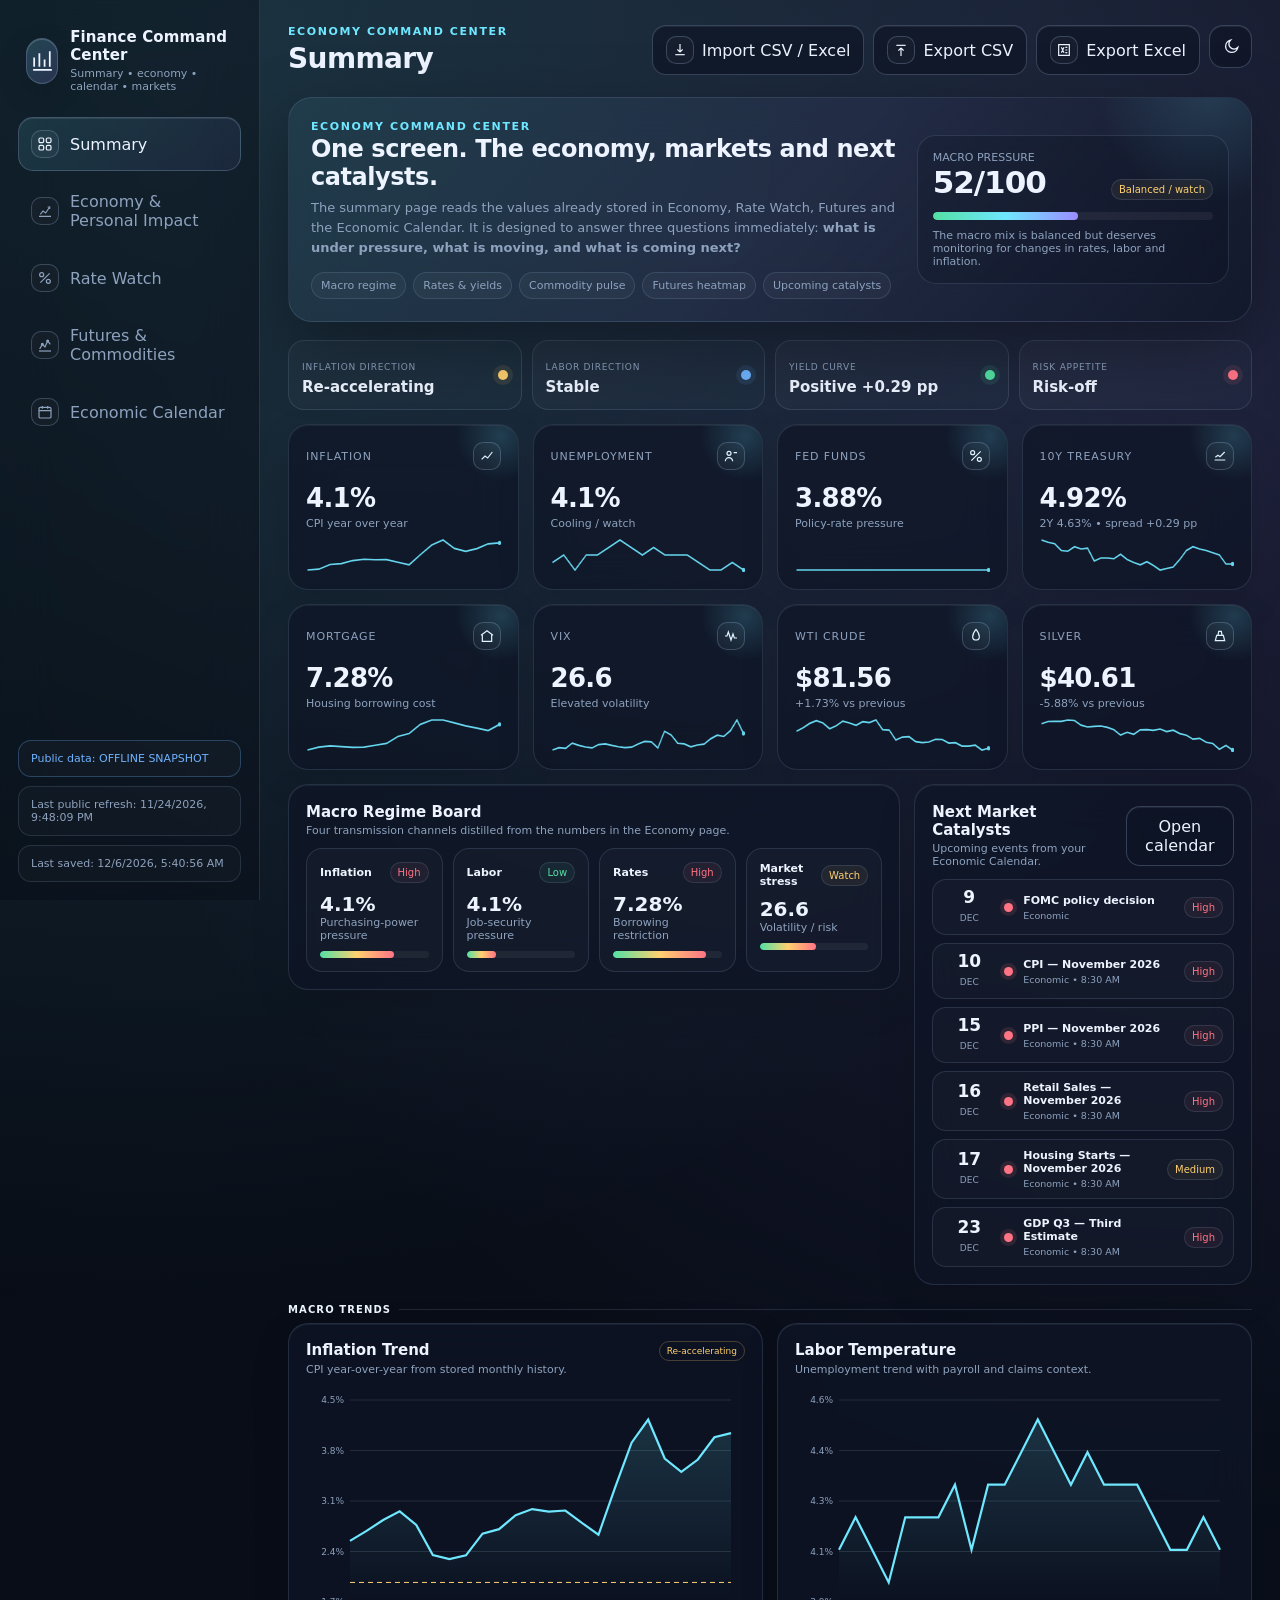
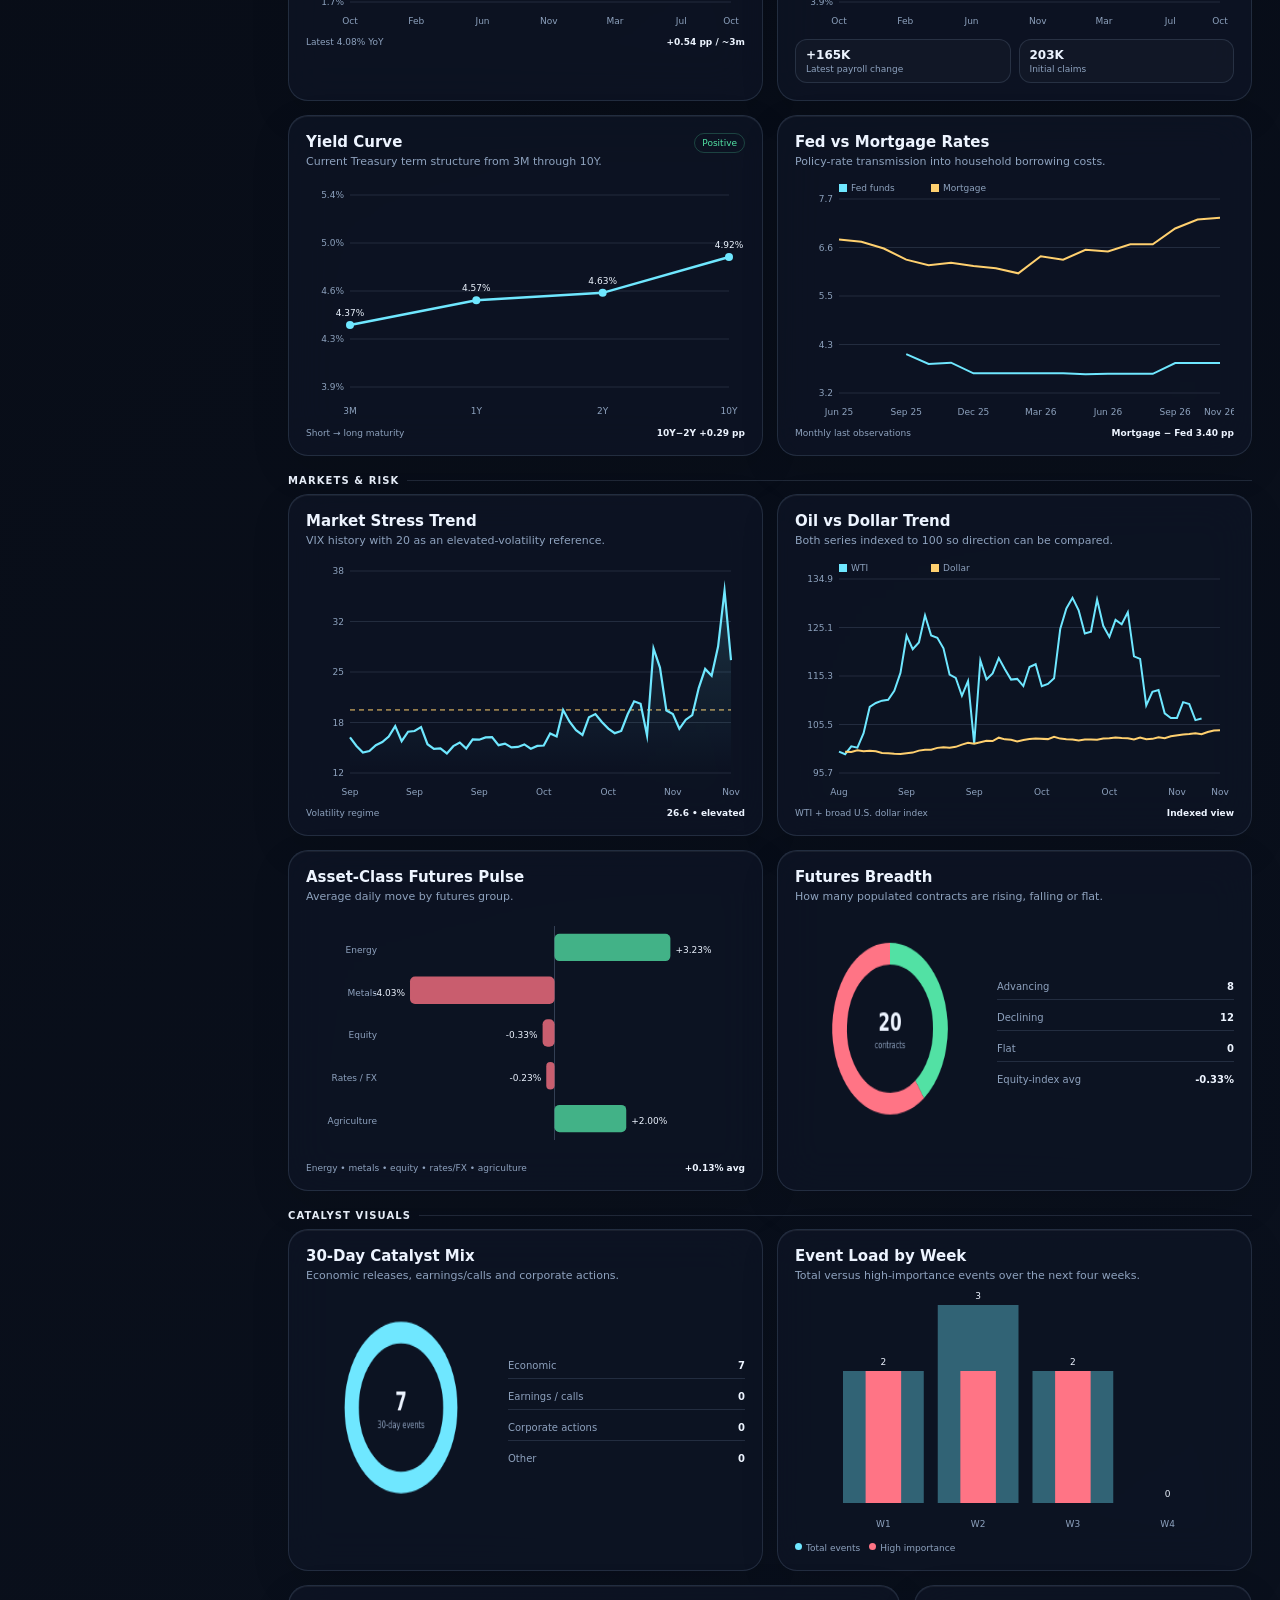
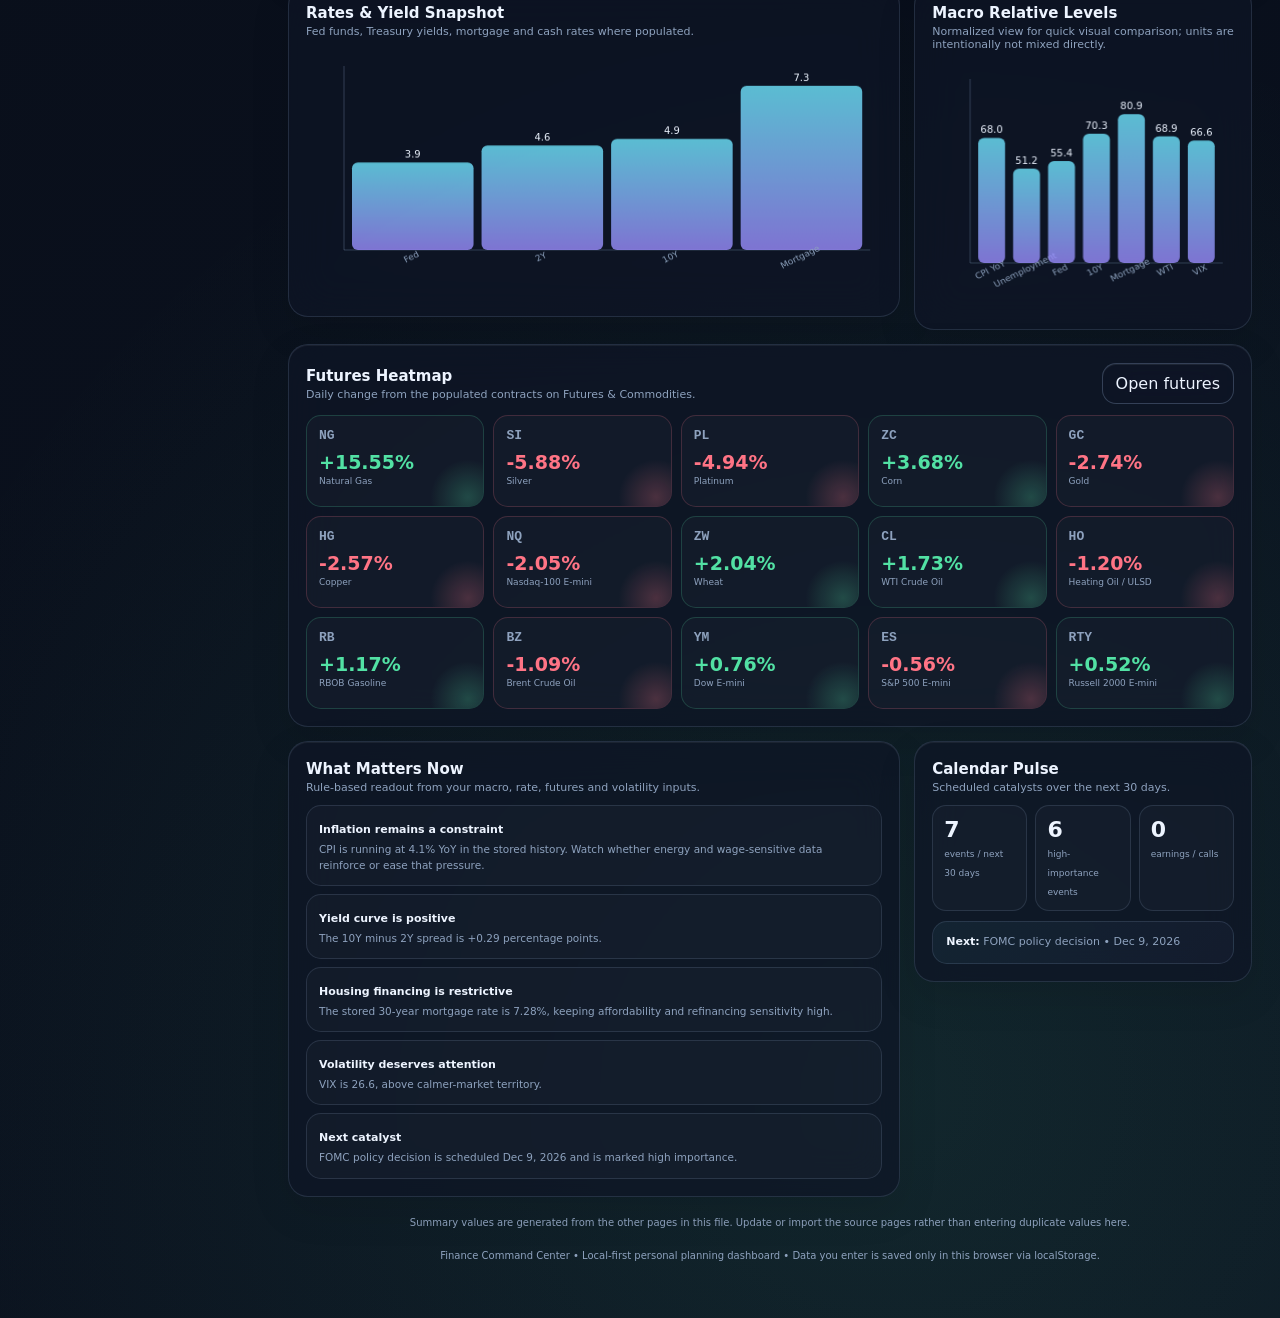
==== commit 5a7245e8: "chore: refresh dashboard data" ====
--- a/offline/Finance_Command_Center_Offline.html
+++ b/offline/Finance_Command_Center_Offline.html
@@ -46,7 +46,7 @@
 @media(max-width:1120px){.summary-plus-strip{grid-template-columns:repeat(2,minmax(0,1fr))}}@media(max-width:760px){.summary-plus-strip,.sp-grid,.sp-breadth-layout,.sp-trend-stats,.sp-metric-ribbon{grid-template-columns:1fr}.sp-chart{min-height:300px}.sp-chart canvas{height:225px}}
 
 </style>
-<script id="offline-public-data" type="application/json">{"economy": {"updated": "2026-11-23T23:10:08Z", "series": {"CPIAUCSL": {"id": "CPIAUCSL", "name": "Consumer Price Index", "date": "2026-10-01", "latest": 337.476, "previous": 336.298, "history": [{"date": "1991-10-01", "value": 137.2}, {"date": "1991-11-01", "value": 137.8}, {"date": "1991-12-01", "value": 138.2}, {"date": "1992-01-01", "value": 138.3}, {"date": "1992-02-01", "value": 138.6}, {"date": "1992-03-01", "value": 139.1}, {"date": "1992-04-01", "value": 139.4}, {"date": "1992-05-01", "value": 139.7}, {"date": "1992-06-01", "value": 140.1}, {"date": "1992-07-01", "value": 140.5}, {"date": "1992-08-01", "value": 140.8}, {"date": "1992-09-01", "value": 141.1}, {"date": "1992-10-01", "value": 141.7}, {"date": "1992-11-01", "value": 142.1}, {"date": "1992-12-01", "value": 142.3}, {"date": "1993-01-01", "value": 142.8}, {"date": "1993-02-01", "value": 143.1}, {"date": "1993-03-01", "value": 143.3}, {"date": "1993-04-01", "value": 143.8}, {"date": "1993-05-01", "value": 144.2}, {"date": "1993-06-01", "value": 144.3}, {"date": "1993-07-01", "value": 144.5}, {"date": "1993-08-01", "value": 144.8}, {"date": "1993-09-01", "value": 145.0}, {"date": "1993-10-01", "value": 145.6}, {"date": "1993-11-01", "value": 146.0}, {"date": "1993-12-01", "value": 146.3}, {"date": "1994-01-01", "value": 146.3}, {"date": "1994-02-01", "value": 146.7}, {"date": "1994-03-01", "value": 147.1}, {"date": "1994-04-01", "value": 147.2}, {"date": "1994-05-01", "value": 147.5}, {"date": "1994-06-01", "value": 147.9}, {"date": "1994-07-01", "value": 148.4}, {"date": "1994-08-01", "value": 149.0}, {"date": "1994-09-01", "value": 149.3}, {"date": "1994-10-01", "value": 149.4}, {"date": "1994-11-01", "value": 149.8}, {"date": "1994-12-01", "value": 150.1}, {"date": "1995-01-01", "value": 150.5}, {"date": "1995-02-01", "value": 150.9}, {"date": "1995-03-01", "value": 151.2}, {"date": "1995-04-01", "value": 151.8}, {"date": "1995-05-01", "value": 152.1}, {"date": "1995-06-01", "value": 152.4}, {"date": "1995-07-01", "value": 152.6}, {"date": "1995-08-01", "value": 152.9}, {"date": "1995-09-01", "value": 153.1}, {"date": "1995-10-01", "value": 153.5}, {"date": "1995-11-01", "value": 153.7}, {"date": "1995-12-01", "value": 153.9}, {"date": "1996-01-01", "value": 154.7}, {"date": "1996-02-01", "value": 155.0}, {"date": "1996-03-01", "value": 155.5}, {"date": "1996-04-01", "value": 156.1}, {"date": "1996-05-01", "value": 156.4}, {"date": "1996-06-01", "value": 156.7},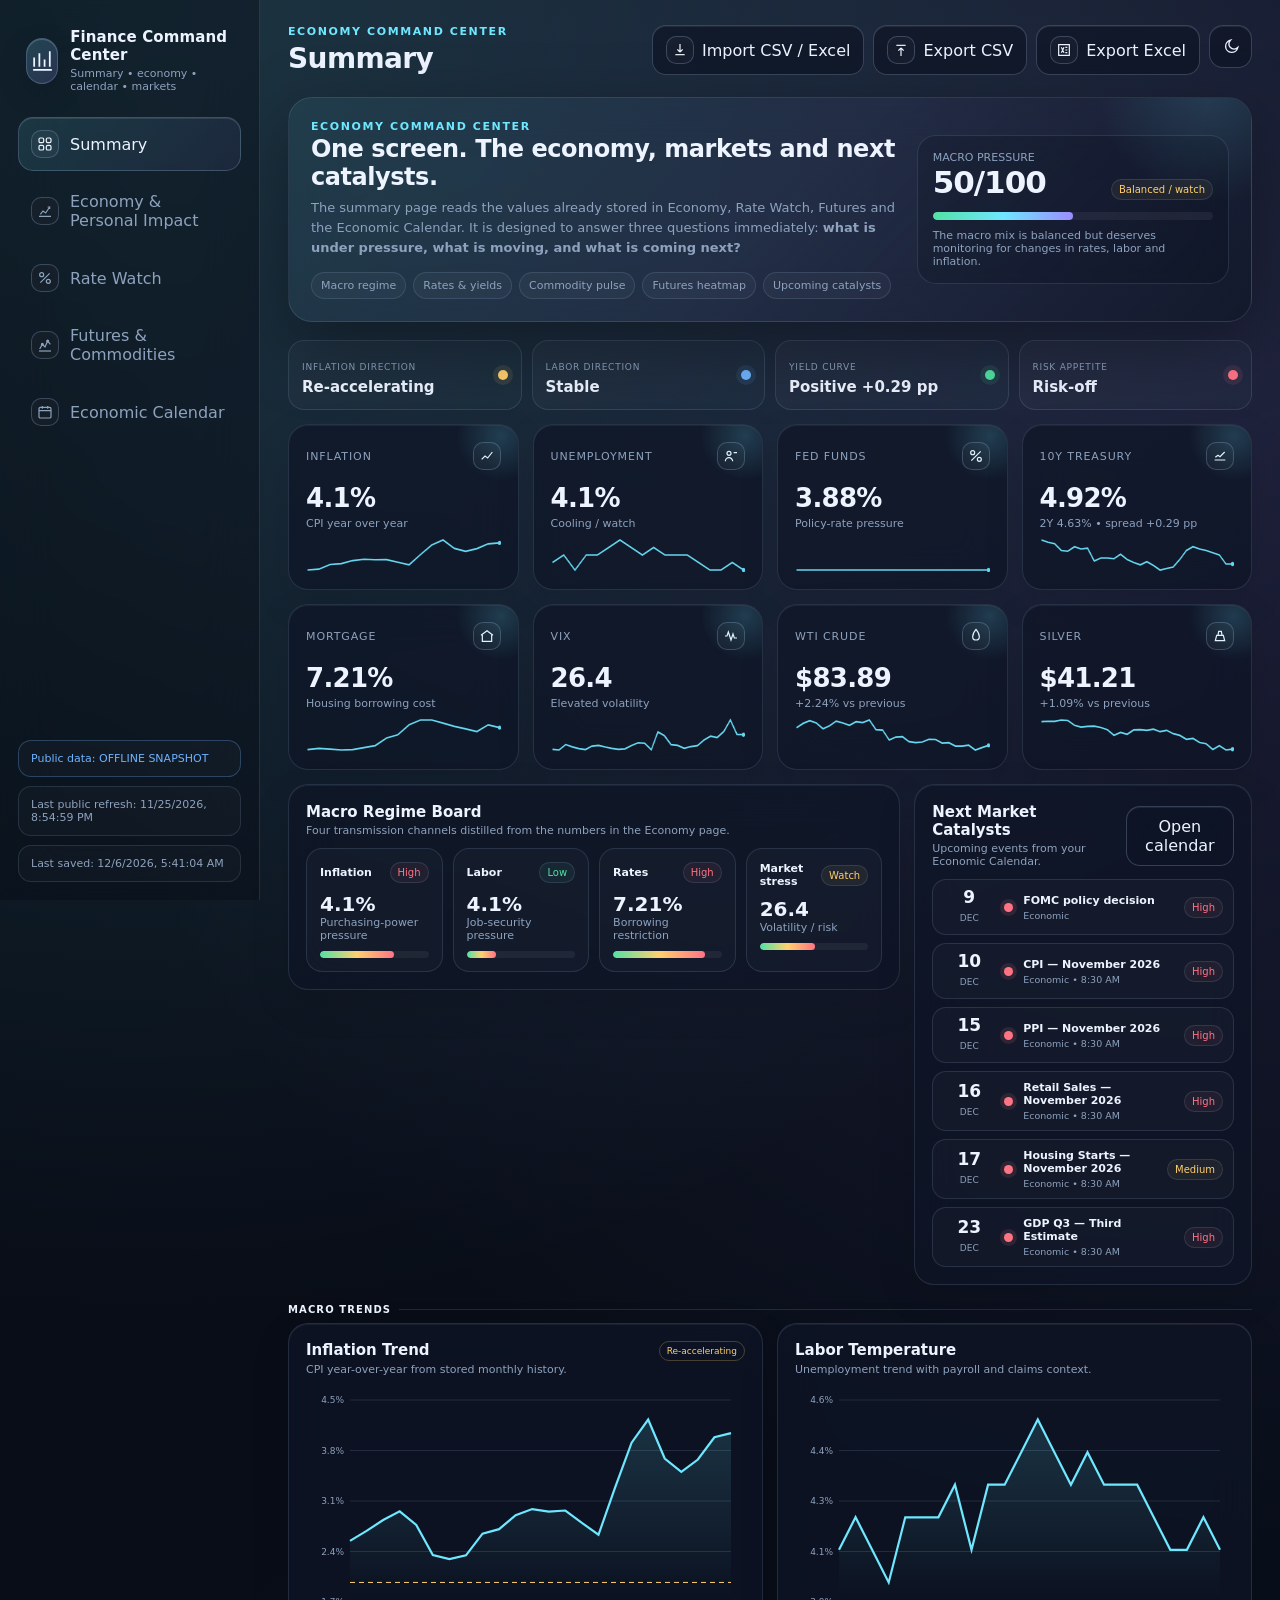
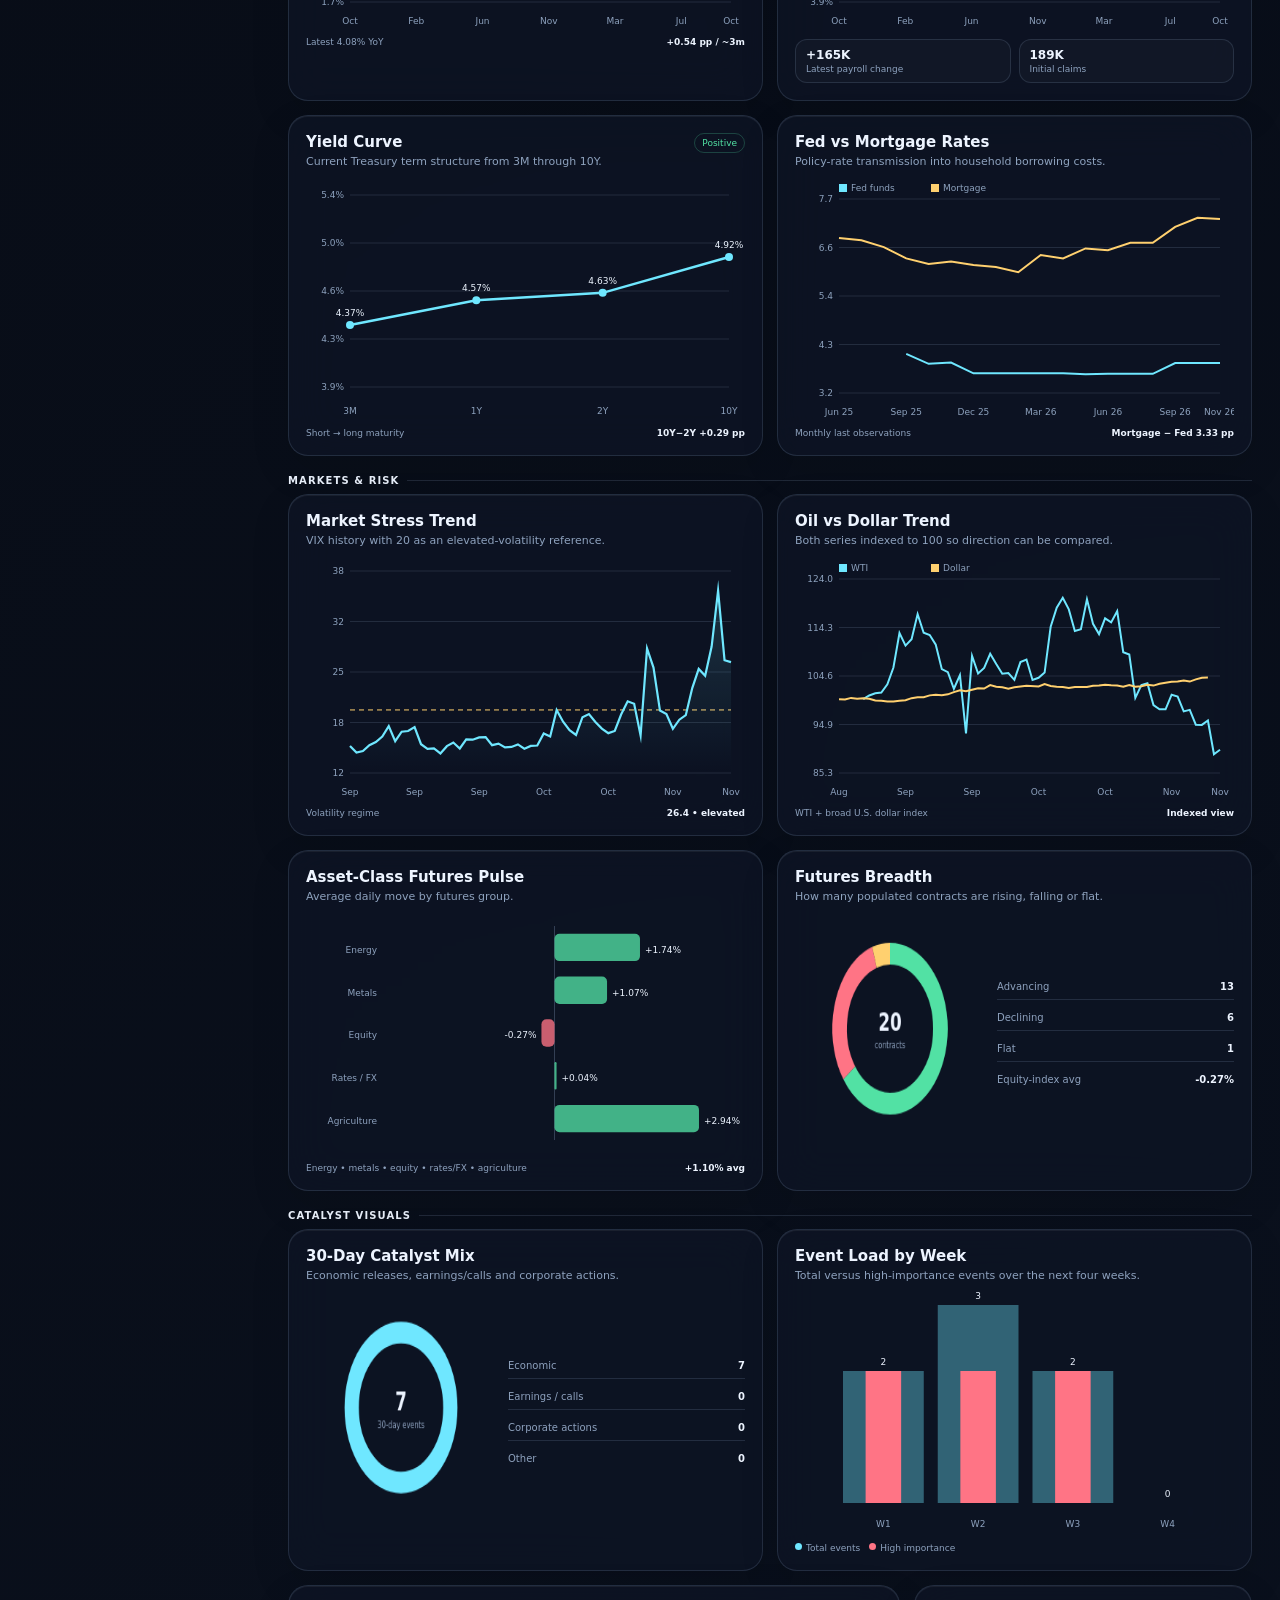
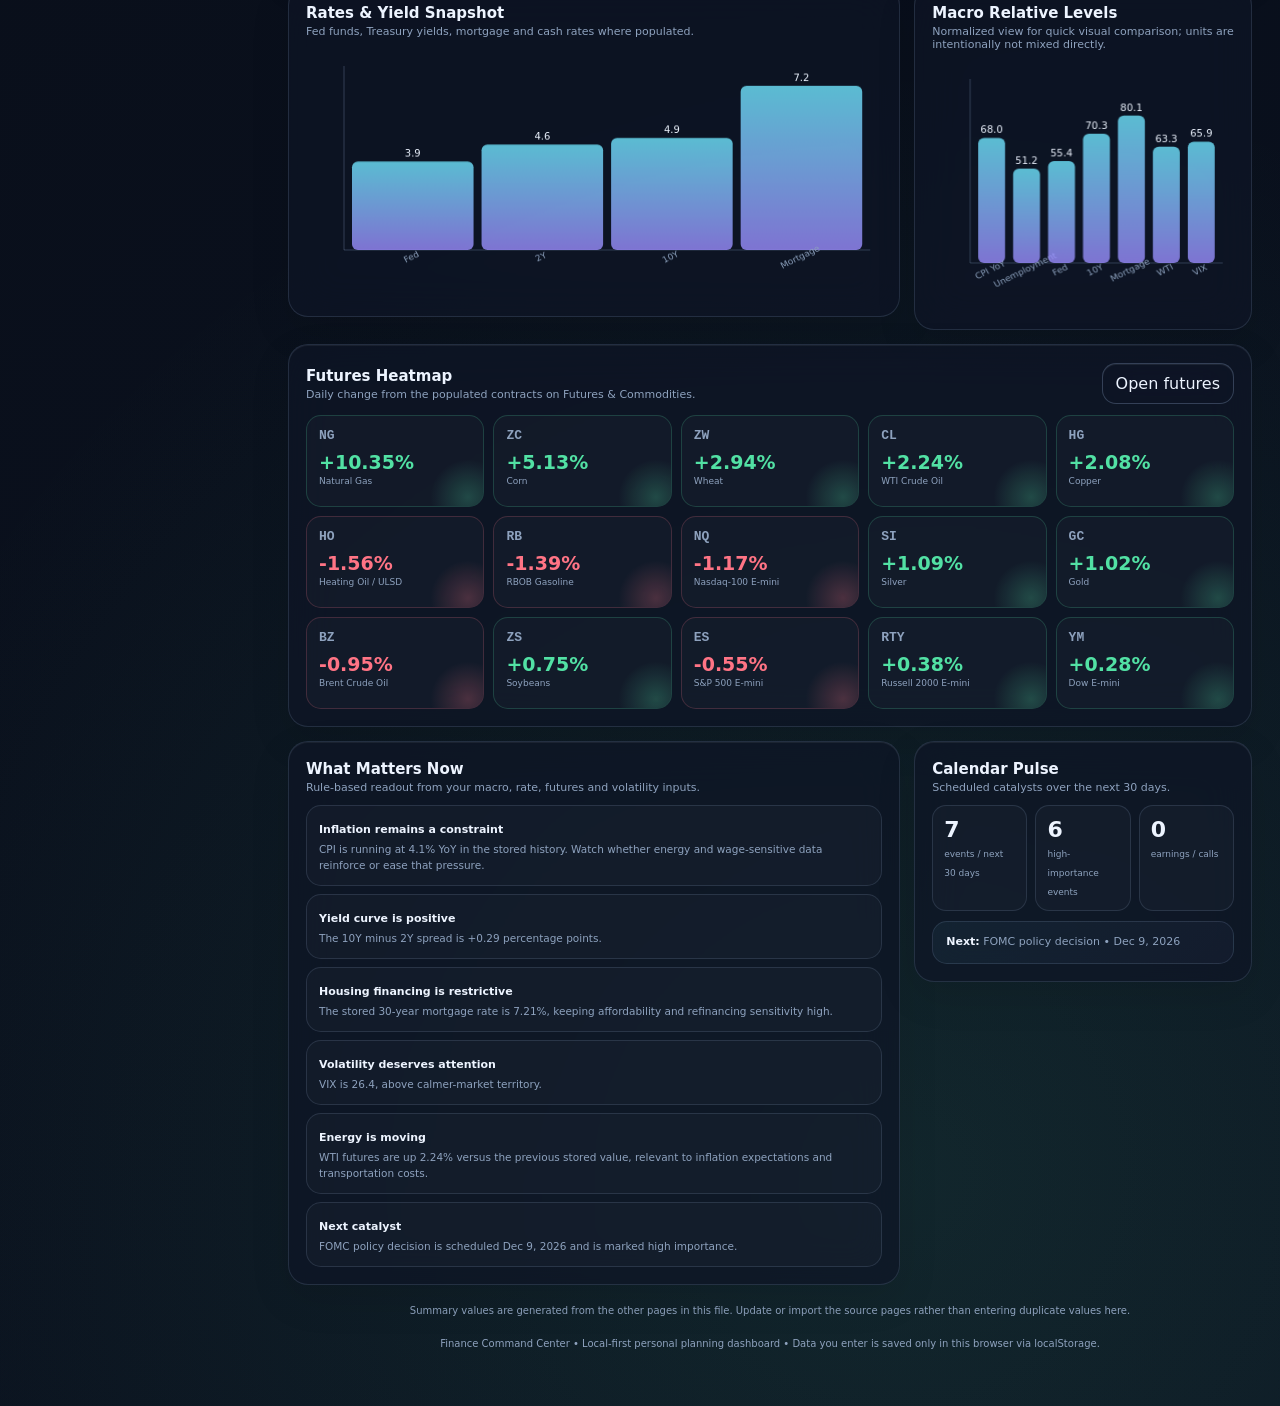
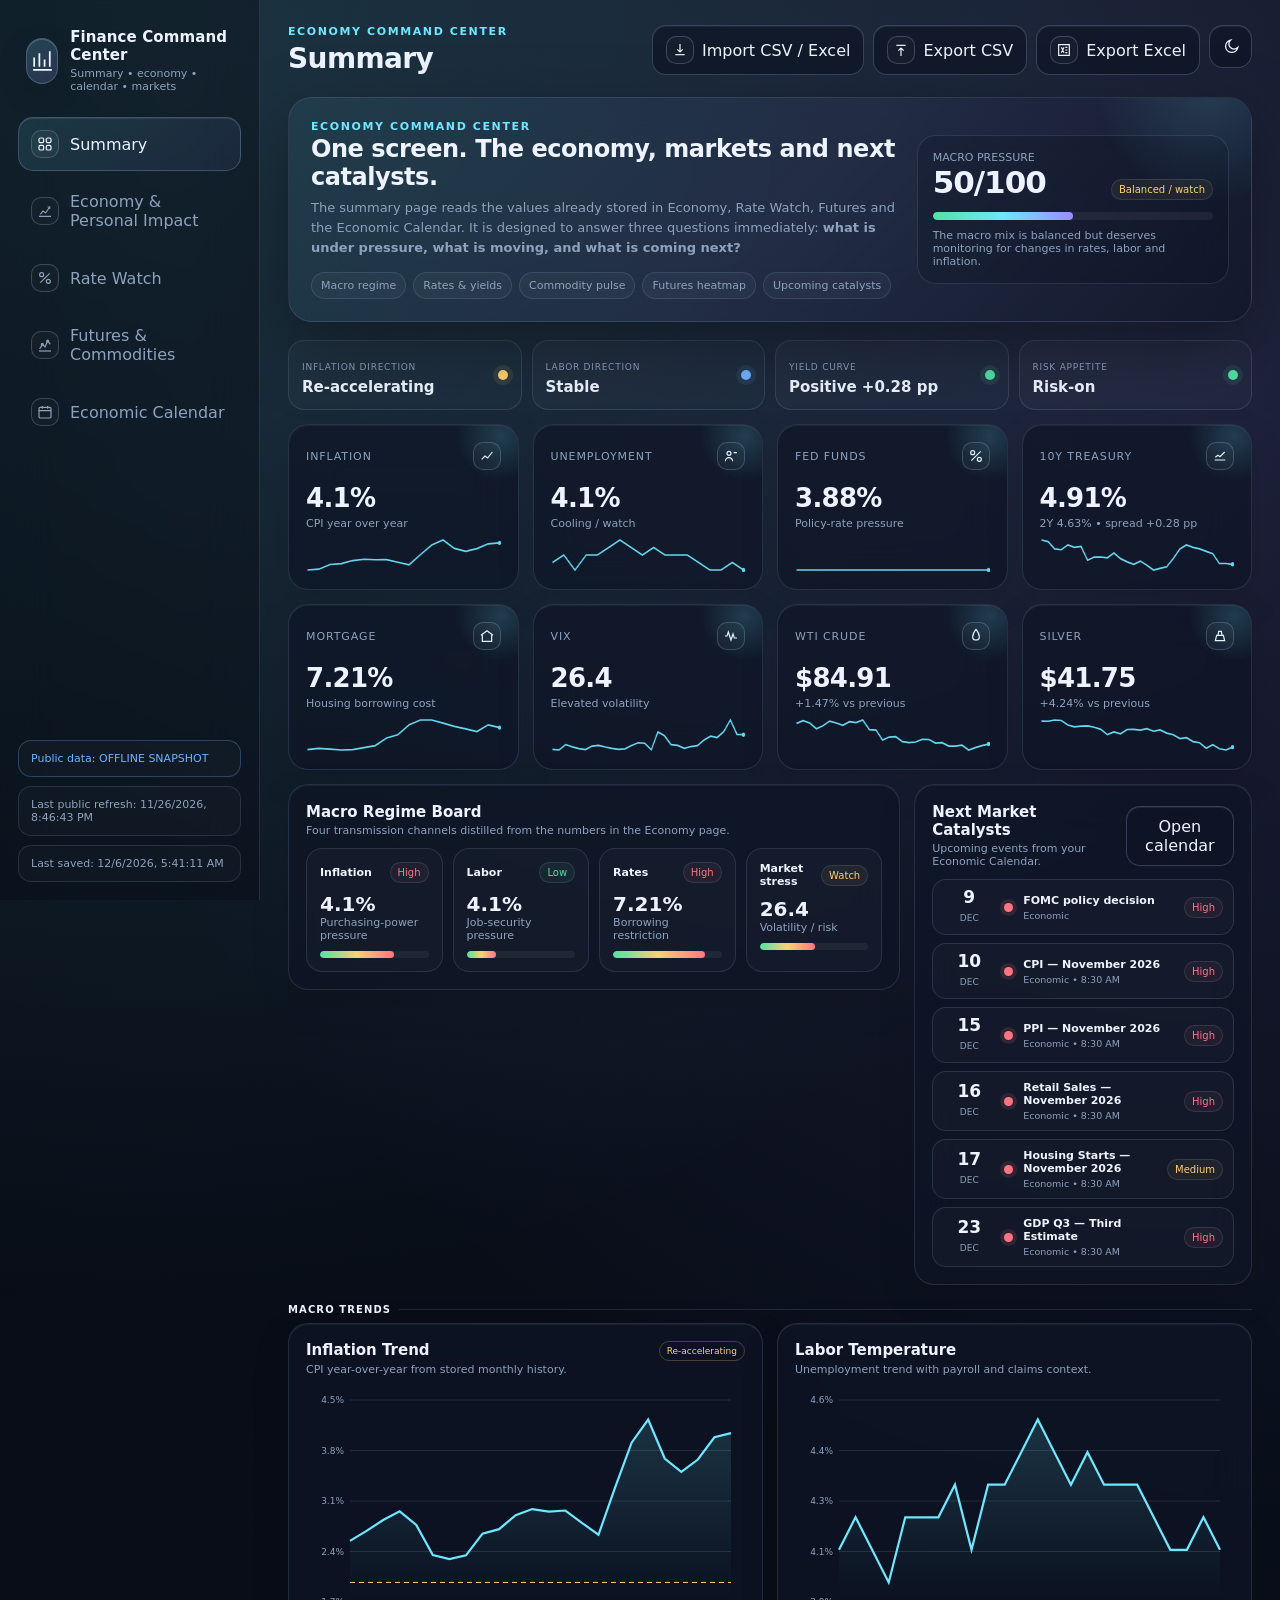
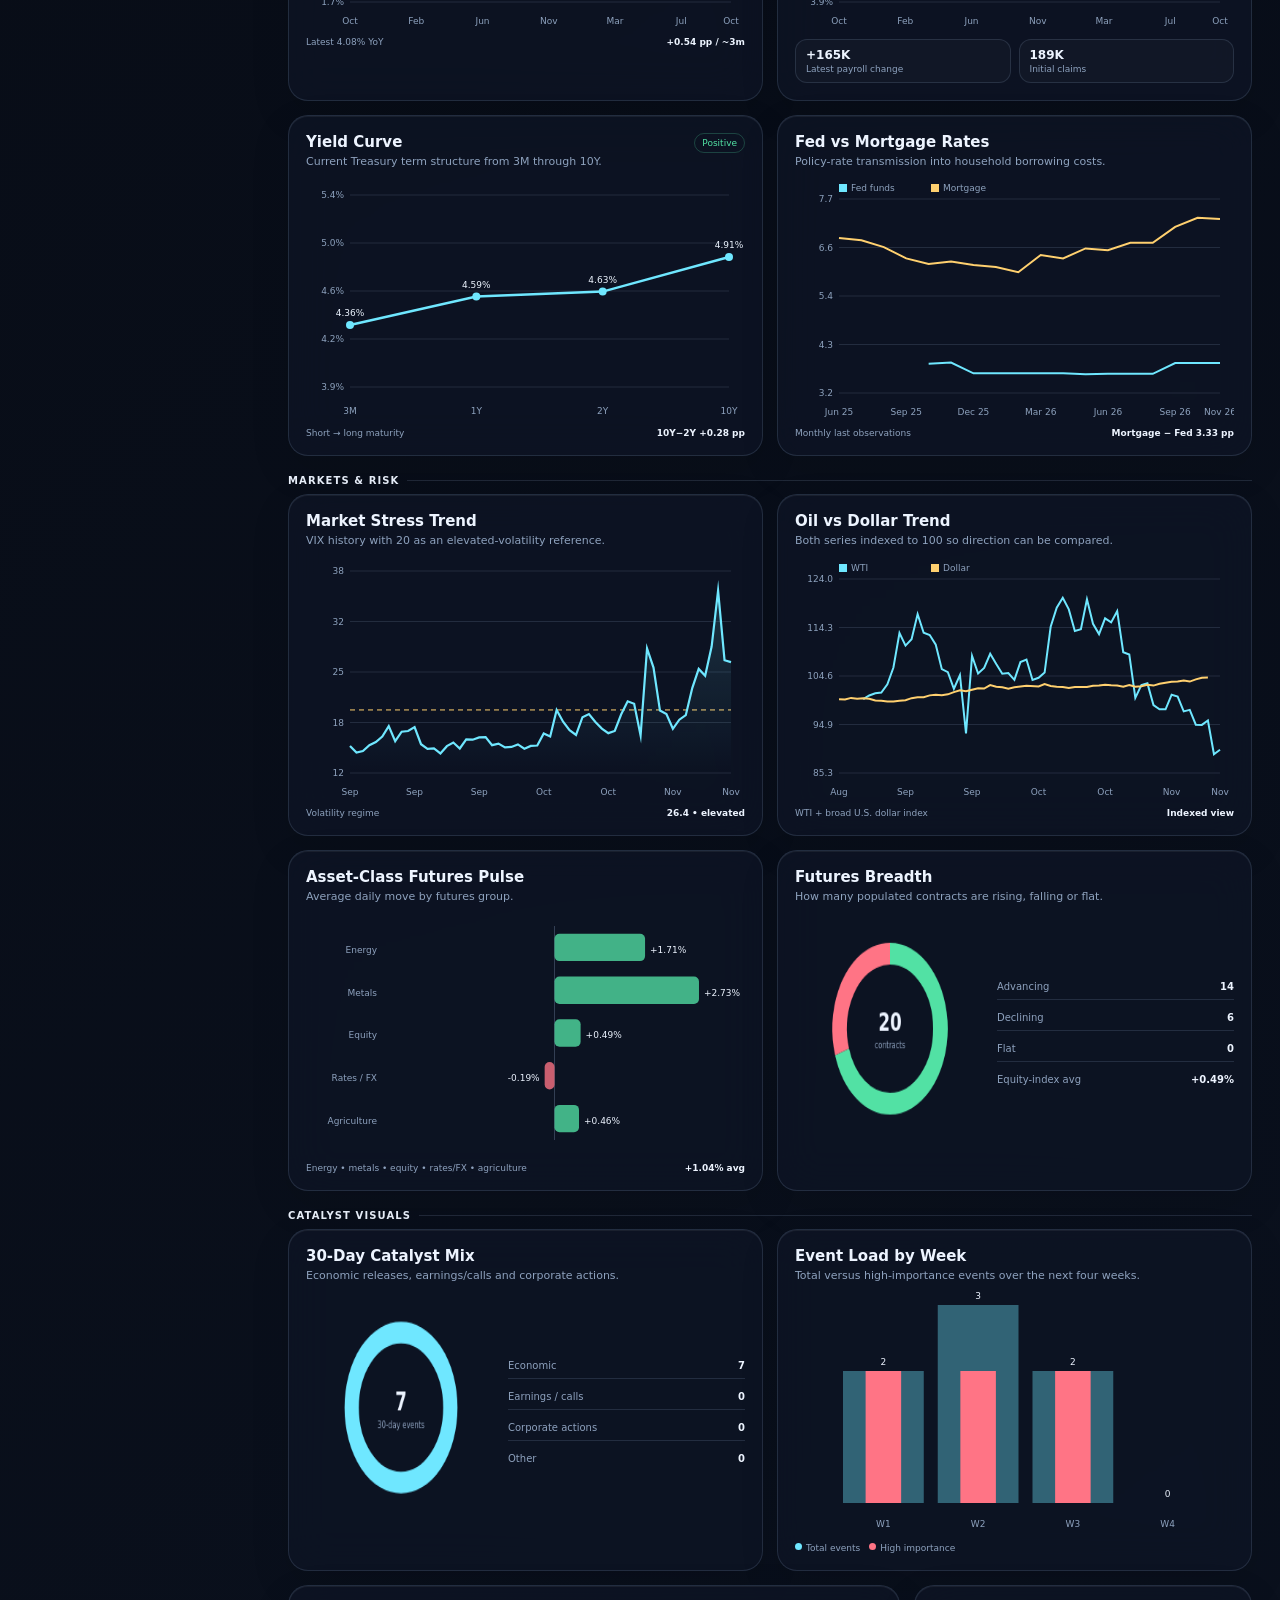
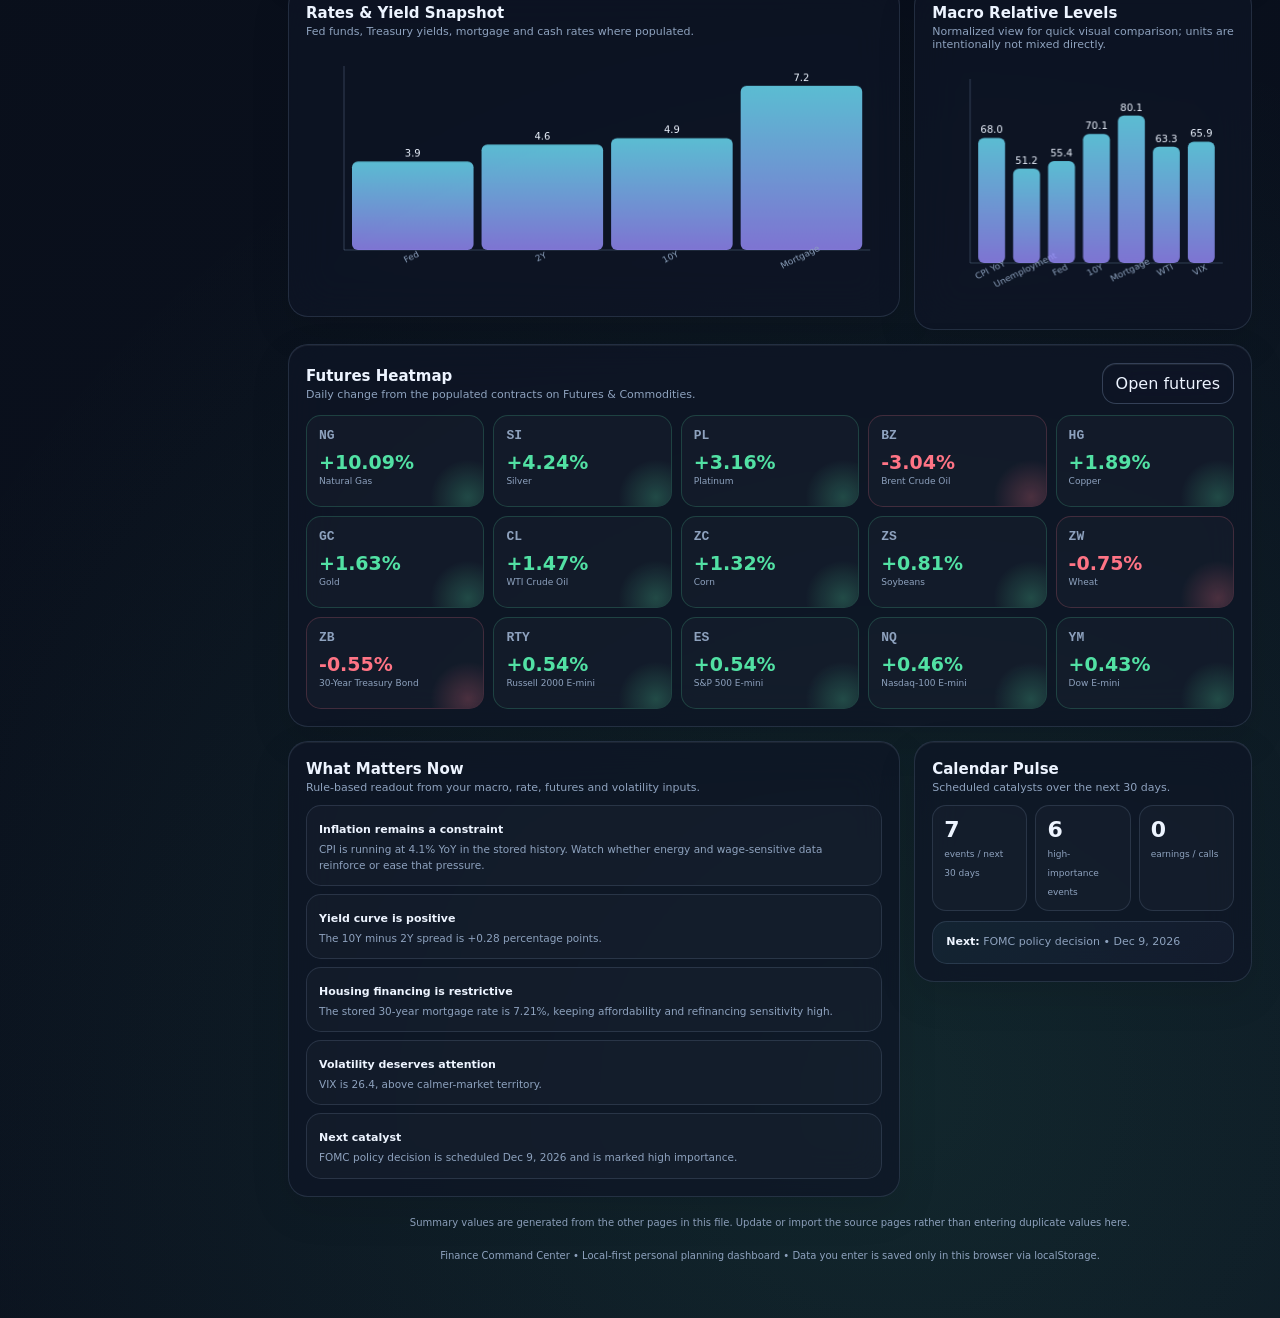
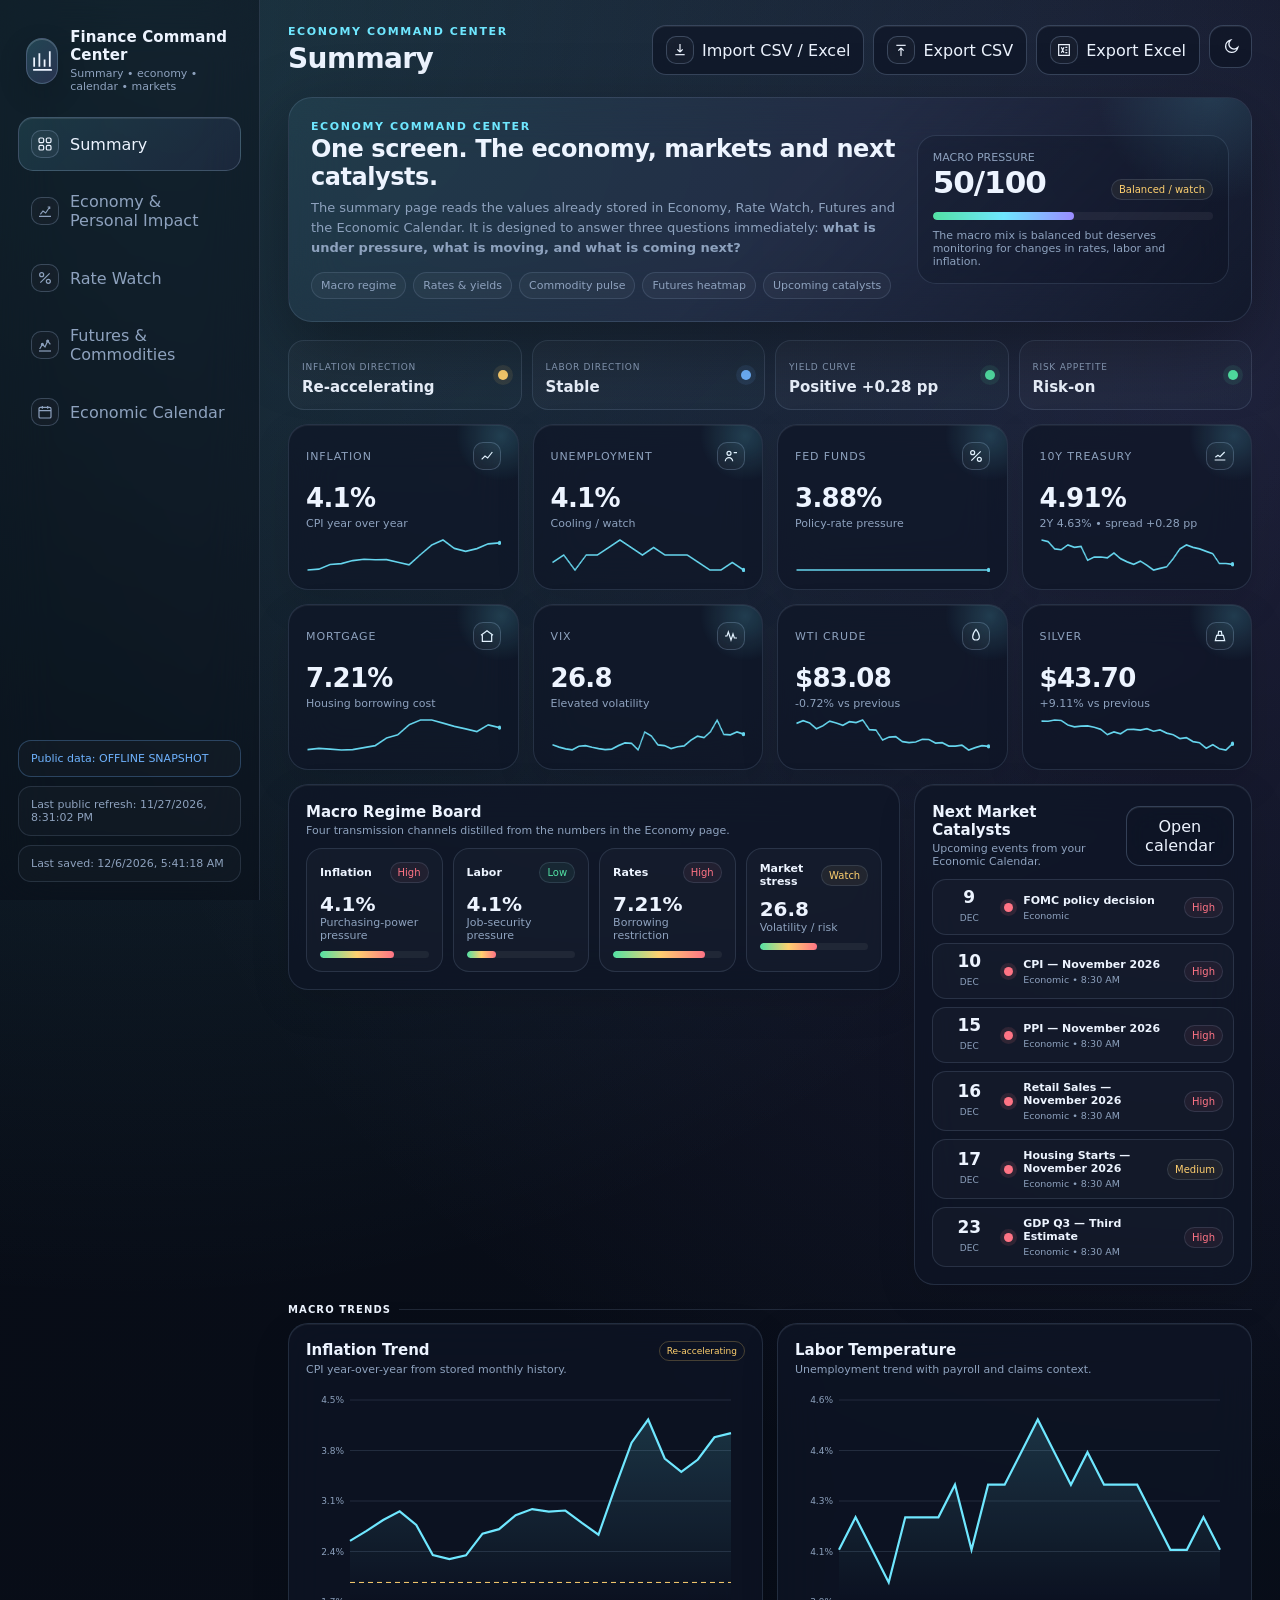
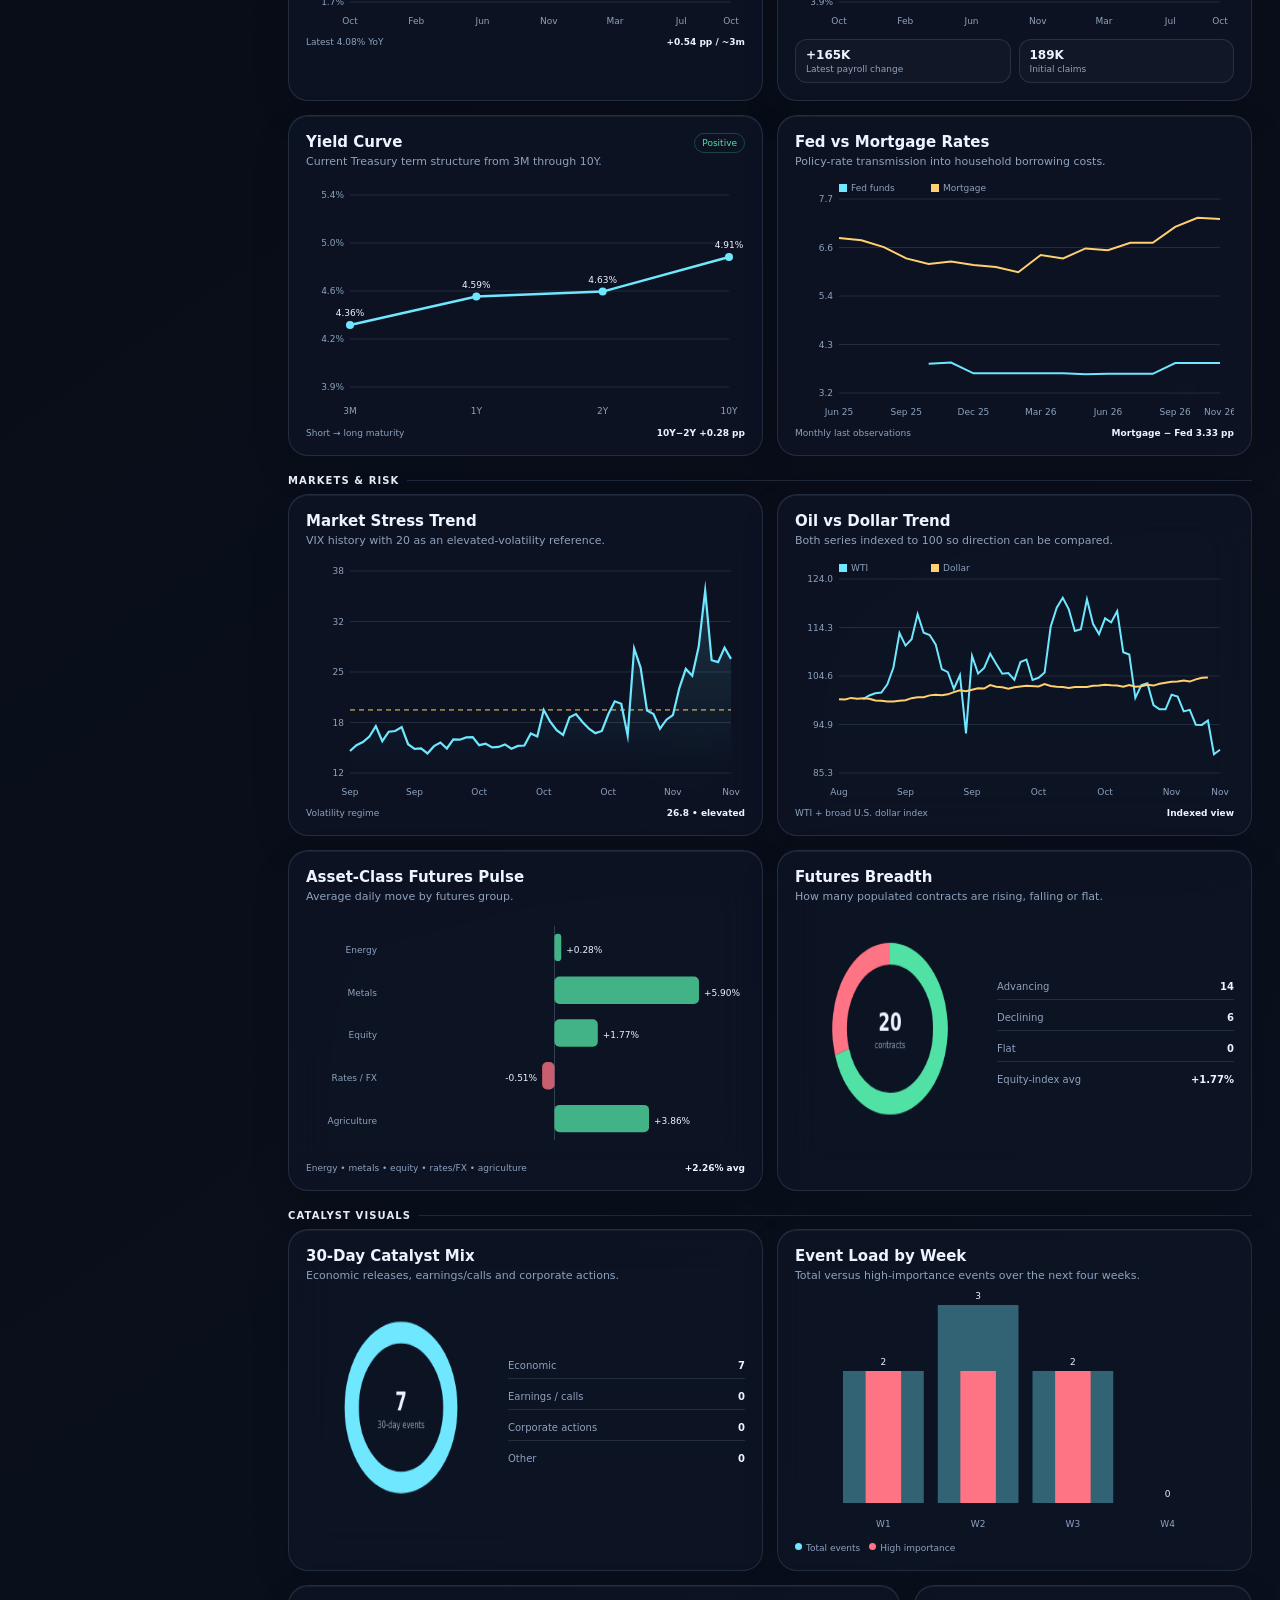
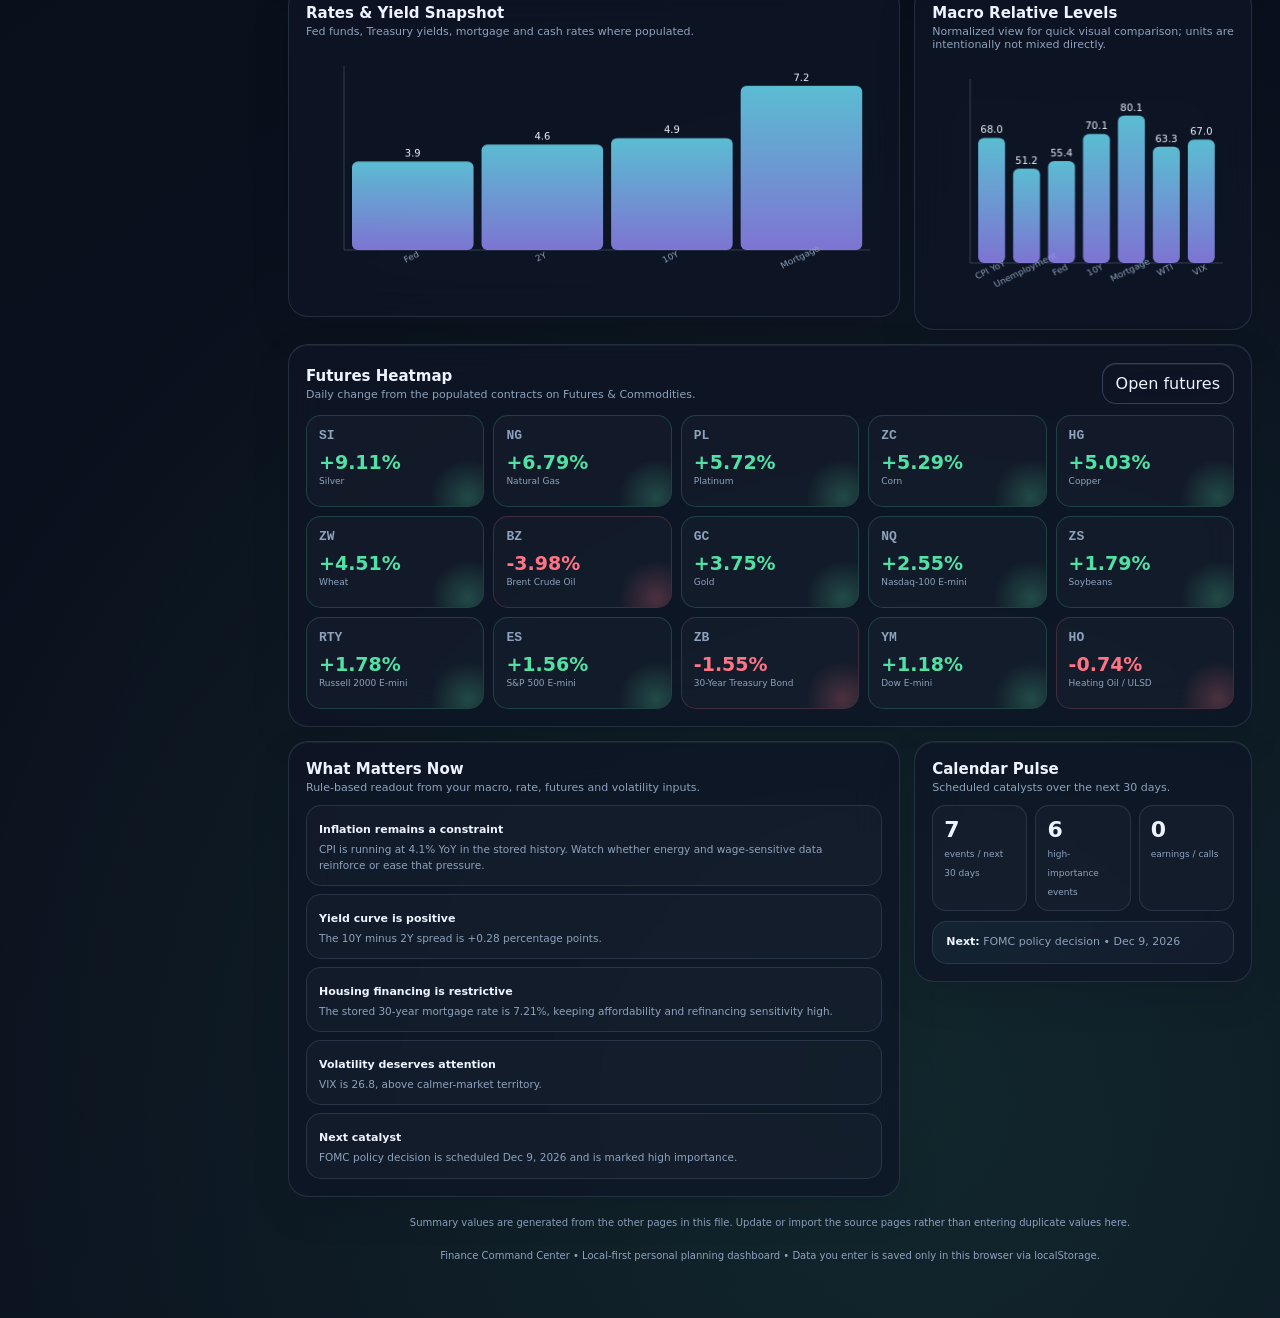
